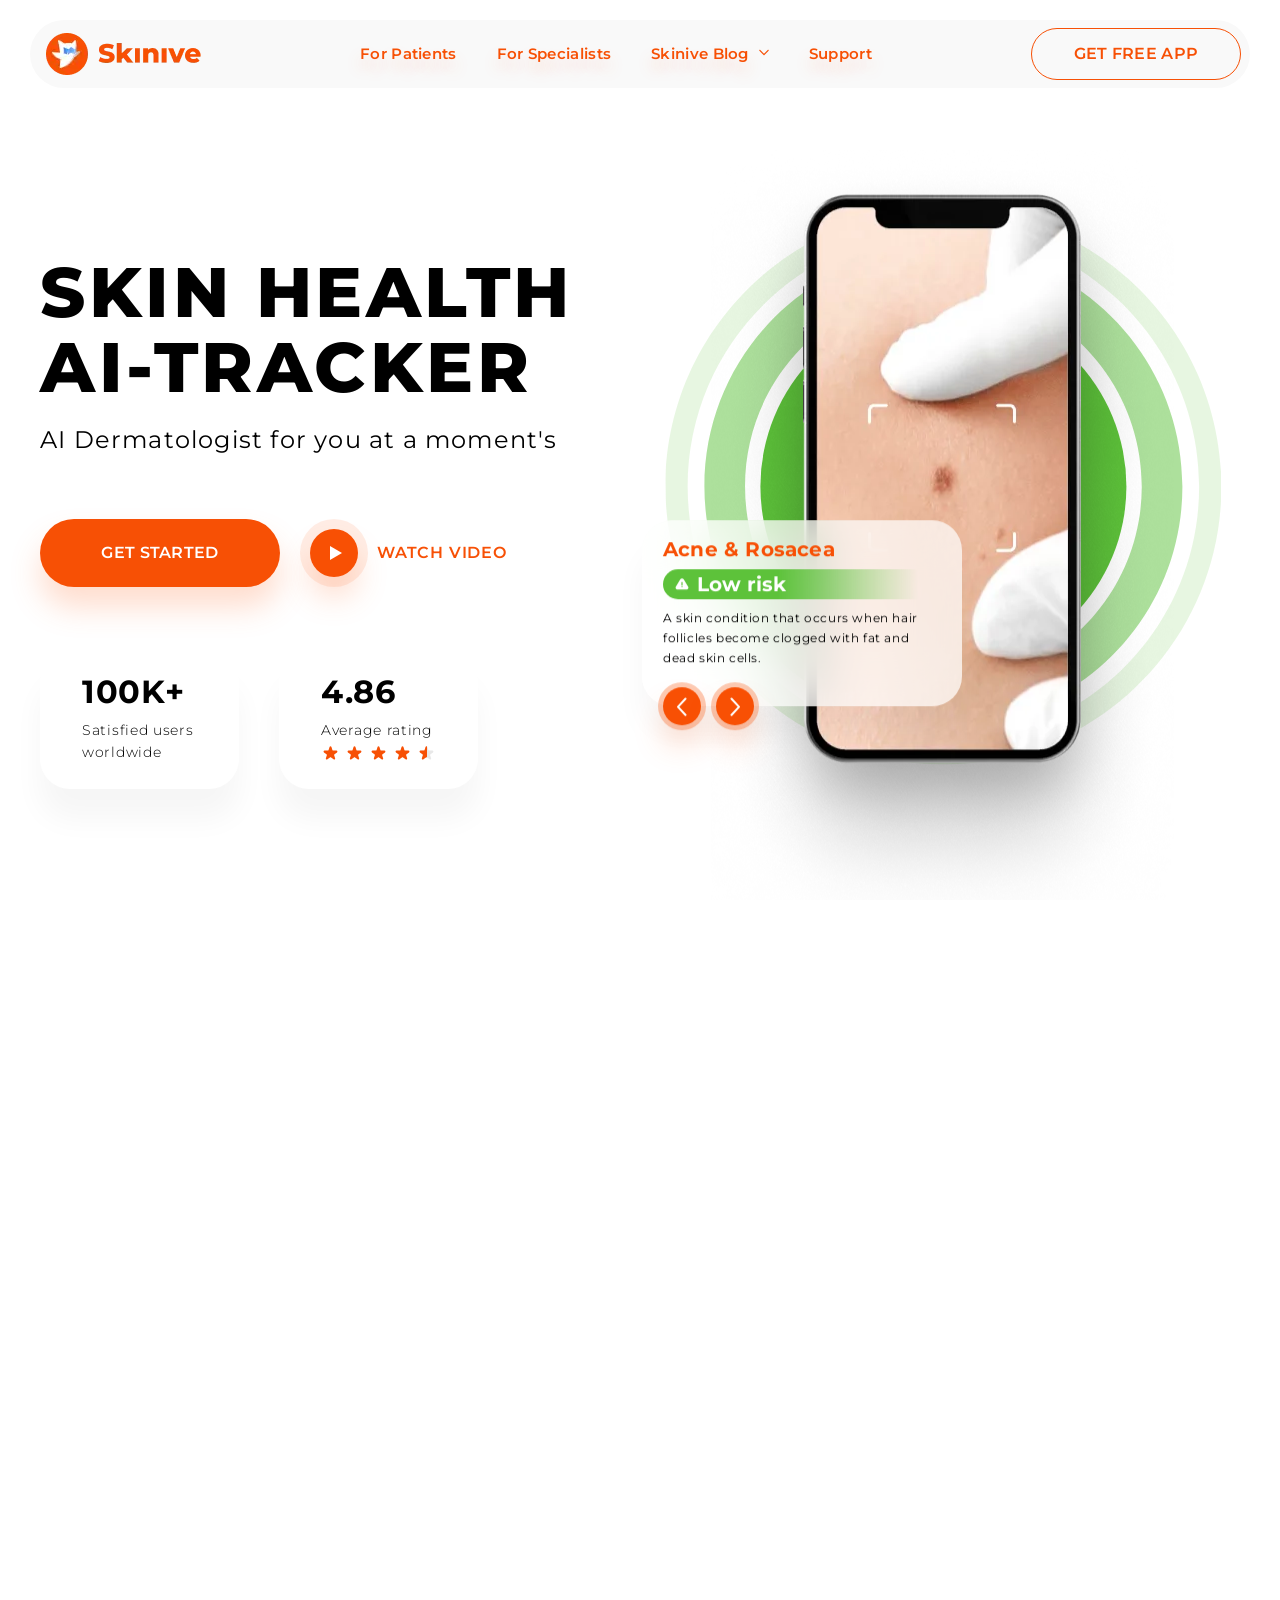
==== index.html @ 0aca5e0d "Add files via upload" ====
<!DOCTYPE html>
<html lang="en">

<head>
   <meta charset="UTF-8">
   <meta http-equiv="X-UA-Compatible" content="IE=edge">
   <meta name="viewport" content="width=device-width, initial-scale=1.0">
   <link rel="stylesheet" href="css/style.min.css?_v=20221211133807">
   <link rel="stylesheet" href="files/swiper/css/swiper-bundle.min.css?_v=20221211133807">
   <title>Skin Health AI-Tracker</title>
</head>

<body>
   <div class="wrapper">
      <header class="header">
	<div id="header-wrapper" class="header__wrapper lock-padding">
		<div class="n_container header-container">
			<div class="header__wrap-logo">
				<a href="/">
					<picture><source srcset="images/logo-header.webp" type="image/webp"><img src="images/logo-header.png" alt="Skin Health AI-Tracker"></picture>
				</a>
			</div>
			<div class="header__menu menu">
				<nav class="menu__body">
					<div class="menu-topmenu-container">
						<ul id="primary-menu" class="menu__list">
							<li class="menu-item">
								<a class="menu__link" href="#">For Patients</a>
							</li>
							<li class="menu-item">
								<a class="menu__link" href="#">For Specialists</a>
							</li>
							<!--- menu-item-has-children current-menu-item current_page_item -->
							<li class="menu-item">
								<a class="menu__link" href="#">Skinive Blog</a>
								<span class="menu__arrow">
									<svg width="12" height="7" viewBox="0 0 12 7" fill="none">
										<path
											d="M1.53033 0.46967C1.23744 0.176777 0.762563 0.176777 0.46967 0.46967C0.176777 0.762563 0.176777 1.23744 0.46967 1.53033L1.53033 0.46967ZM6 6L5.46967 6.53033C5.76256 6.82322 6.23744 6.82322 6.53033 6.53033L6 6ZM11.5303 1.53033C11.8232 1.23744 11.8232 0.762563 11.5303 0.46967C11.2374 0.176777 10.7626 0.176777 10.4697 0.46967L11.5303 1.53033ZM0.46967 1.53033L5.46967 6.53033L6.53033 5.46967L1.53033 0.46967L0.46967 1.53033ZM6.53033 6.53033L11.5303 1.53033L10.4697 0.46967L5.46967 5.46967L6.53033 6.53033Z"
											fill="currentColor" />
									</svg>
								</span>
								<ul class="menu__sub-list">
									<li class="menu-item">
										<a class="menu__link" href="#">Sub link 1</a>
									</li>
									<li class="menu-item current-menu-item current_page_item">
										<a class="menu__link" href="#">Sub link 2</a>
									</li>
									<li class="menu-item">
										<a class="menu__link" href="#">Sub link 3</a>
									</li>
									<li class="menu-item">
										<a class="menu__link" href="#">Sub link 4</a>
									</li>
								</ul>
							</li>
							<!--- current-menu-item current_page_item -->
							<li class="menu-item">
								<a class="menu__link" href="#">Support</a>
							</li>
						</ul>
					</div>
				</nav>
				<div class="header__wrap-button-icons">
					<ul class="header__social-icons icons-deley">
						<li class="header__social-icon hidden-link" data-url="#">
							<svg viewBox="0 0 51 54" fill="none">
								<g filter="url(#filter0_d_6169_984)">
									<path
										d="M36 15.2889V11.0996C34.0604 11.0996 32.5802 10.5759 31.625 9.55808C30.6446 8.39647 30.0954 6.92542 30.0719 5.39828V5.09588L26.1563 5V22.0154C26.0219 22.7578 25.6657 23.4406 25.1355 23.9717C24.6054 24.5028 23.9269 24.8565 23.1917 24.9853C22.4565 25.114 21.6999 25.0114 21.0242 24.6914C20.3484 24.3714 19.786 23.8494 19.4129 23.1958C19.0397 22.5423 18.8738 21.7887 18.9375 21.0367C19.0012 20.2847 19.2914 19.5706 19.769 18.9908C20.2467 18.411 20.8887 17.9934 21.6084 17.7943C22.3281 17.5953 23.0909 17.6244 23.7938 17.8777V13.8211C23.384 13.7532 22.9694 13.7187 22.5542 13.7179C21.0601 13.7179 19.5996 14.166 18.3573 15.0056C17.115 15.8452 16.1468 17.0386 15.575 18.4348C15.0033 19.8311 14.8537 21.3674 15.1452 22.8496C15.4366 24.3319 16.1561 25.6934 17.2126 26.762C18.269 27.8306 19.6151 28.5583 21.0804 28.8532C22.5458 29.148 24.0647 28.9967 25.445 28.4184C26.8254 27.84 28.0052 26.8606 28.8352 25.6041C29.6653 24.3475 30.1083 22.8702 30.1083 21.3589C30.1075 21.0458 30.088 20.733 30.05 20.4222V13.6736C31.8305 14.7984 33.902 15.3607 36 15.2889Z"
										fill="currentColor" />
								</g>
								<defs>
									<filter id="filter0_d_6169_984" x="0" y="0" width="51" height="54"
										filterUnits="userSpaceOnUse" color-interpolation-filters="sRGB">
										<feFlood flood-opacity="0" result="BackgroundImageFix" />
										<feColorMatrix in="SourceAlpha" type="matrix"
											values="0 0 0 0 0 0 0 0 0 0 0 0 0 0 0 0 0 0 127 0" result="hardAlpha" />
										<feOffset dy="10" />
										<feGaussianBlur stdDeviation="7.5" />
										<feComposite in2="hardAlpha" operator="out" />
										<feColorMatrix type="matrix"
											values="0 0 0 0 1 0 0 0 0 0.470937 0 0 0 0 0.233333 0 0 0 0.25 0" />
										<feBlend mode="normal" in2="BackgroundImageFix" result="effect1_dropShadow_6169_984" />
										<feBlend mode="normal" in="SourceGraphic" in2="effect1_dropShadow_6169_984"
											result="shape" />
									</filter>
								</defs>
							</svg>
						</li>
						<li class="header__social-icon hidden-link" data-url="https://www.linkedin.com/">
							<svg viewBox="0 0 54 53" fill="none">
								<g filter="url(#filter0_d_6169_983)">
									<path
										d="M15 7.67172C15 6.89729 15.2703 6.2584 15.8108 5.75505C16.3513 5.25168 17.0541 5 17.9189 5C18.7683 5 19.4556 5.2478 19.9807 5.74343C20.5212 6.25455 20.7915 6.92052 20.7915 7.74141C20.7915 8.48485 20.529 9.10436 20.0039 9.6C19.4633 10.1111 18.7529 10.3667 17.8726 10.3667H17.8494C17 10.3667 16.3127 10.1111 15.7876 9.6C15.2625 9.08889 15 8.44612 15 7.67172ZM15.3012 28V12.4808H20.444V28H15.3012ZM23.2934 28H28.4363V19.3343C28.4363 18.7922 28.4981 18.3741 28.6216 18.0798C28.8378 17.5532 29.166 17.1079 29.6062 16.7439C30.0463 16.38 30.5984 16.198 31.2625 16.198C32.9923 16.198 33.8571 17.3673 33.8571 19.7061V28H39V19.102C39 16.8098 38.4595 15.0712 37.3784 13.8864C36.2973 12.7015 34.8687 12.1091 33.0927 12.1091C31.1004 12.1091 29.5483 12.9687 28.4363 14.6879V14.7343H28.4131L28.4363 14.6879V12.4808H23.2934C23.3243 12.9764 23.3398 14.5175 23.3398 17.104C23.3398 19.6906 23.3243 23.3225 23.2934 28Z"
										fill="currentColor" />
								</g>
								<defs>
									<filter id="filter0_d_6169_983" x="0" y="0" width="54" height="53"
										filterUnits="userSpaceOnUse" color-interpolation-filters="sRGB">
										<feFlood flood-opacity="0" result="BackgroundImageFix" />
										<feColorMatrix in="SourceAlpha" type="matrix"
											values="0 0 0 0 0 0 0 0 0 0 0 0 0 0 0 0 0 0 127 0" result="hardAlpha" />
										<feOffset dy="10" />
										<feGaussianBlur stdDeviation="7.5" />
										<feComposite in2="hardAlpha" operator="out" />
										<feColorMatrix type="matrix"
											values="0 0 0 0 1 0 0 0 0 0.470937 0 0 0 0 0.233333 0 0 0 0.25 0" />
										<feBlend mode="normal" in2="BackgroundImageFix" result="effect1_dropShadow_6169_983" />
										<feBlend mode="normal" in="SourceGraphic" in2="effect1_dropShadow_6169_983"
											result="shape" />
									</filter>
								</defs>
							</svg>
						</li>
						<li class="header__social-icon hidden-link" data-url="https://facebook.com/">
							<svg viewBox="0 0 42 52" fill="none">
								<g filter="url(#filter0_d_6169_980)">
									<path
										d="M26.2138 17.3748L26.8359 13.3933H22.9453V10.8102C22.9249 10.5053 22.9716 10.1995 23.0821 9.91569C23.1926 9.63184 23.364 9.37716 23.5836 9.17056C23.8031 8.96395 24.0652 8.81072 24.3504 8.72224C24.6356 8.63376 24.9365 8.61229 25.2309 8.65944H27V5.26885C25.9608 5.10409 24.9116 5.01425 23.8601 5C20.6549 5 18.5623 6.90654 18.5623 10.3592V13.3933H15V17.3748H18.5623V27H22.9453V17.3748H26.2138Z"
										fill="currentColor" />
								</g>
								<defs>
									<filter id="filter0_d_6169_980" x="0" y="0" width="42" height="52"
										filterUnits="userSpaceOnUse" color-interpolation-filters="sRGB">
										<feFlood flood-opacity="0" result="BackgroundImageFix" />
										<feColorMatrix in="SourceAlpha" type="matrix"
											values="0 0 0 0 0 0 0 0 0 0 0 0 0 0 0 0 0 0 127 0" result="hardAlpha" />
										<feOffset dy="10" />
										<feGaussianBlur stdDeviation="7.5" />
										<feComposite in2="hardAlpha" operator="out" />
										<feColorMatrix type="matrix"
											values="0 0 0 0 1 0 0 0 0 0.470937 0 0 0 0 0.233333 0 0 0 0.25 0" />
										<feBlend mode="normal" in2="BackgroundImageFix" result="effect1_dropShadow_6169_980" />
										<feBlend mode="normal" in="SourceGraphic" in2="effect1_dropShadow_6169_980"
											result="shape" />
									</filter>
								</defs>
							</svg>
						</li>
						<li class="header__social-icon hidden-link" data-url="https://www.instagram.com/">
							<svg viewBox="0 0 52 52" fill="none">
								<g filter="url(#filter0_d_6169_977)">
									<path fill-rule="evenodd" clip-rule="evenodd"
										d="M21.1875 5H30.8125C34.2245 5 37 7.77551 37 11.1875V20.8125C37 24.2245 34.2245 27 30.8125 27H21.1875C17.7755 27 15 24.2245 15 20.8125V11.1875C15 7.77551 17.7755 5 21.1875 5ZM20.5 16C20.5 19.0333 22.9673 21.5 26 21.5C29.0327 21.5 31.5 19.0333 31.5 16C31.5 12.9667 29.0327 10.5 26 10.5C22.9673 10.5 20.5 12.9667 20.5 16ZM31.5 9.8125C31.5 10.1922 31.8078 10.5 32.1875 10.5C32.5672 10.5 32.875 10.1922 32.875 9.8125C32.875 9.43275 32.5672 9.125 32.1875 9.125C31.8078 9.125 31.5 9.43275 31.5 9.8125ZM28.9168 18.9168C30.5277 17.3059 30.5277 14.6941 28.9168 13.0832C27.3059 11.4723 24.6941 11.4723 23.0832 13.0832C21.4723 14.6941 21.4723 17.3059 23.0832 18.9168C24.6941 20.5277 27.3059 20.5277 28.9168 18.9168Z"
										fill="currentColor" />
								</g>
								<defs>
									<filter id="filter0_d_6169_977" x="0" y="0" width="52" height="52"
										filterUnits="userSpaceOnUse" color-interpolation-filters="sRGB">
										<feFlood flood-opacity="0" result="BackgroundImageFix" />
										<feColorMatrix in="SourceAlpha" type="matrix"
											values="0 0 0 0 0 0 0 0 0 0 0 0 0 0 0 0 0 0 127 0" result="hardAlpha" />
										<feOffset dy="10" />
										<feGaussianBlur stdDeviation="7.5" />
										<feComposite in2="hardAlpha" operator="out" />
										<feColorMatrix type="matrix"
											values="0 0 0 0 1 0 0 0 0 0.470937 0 0 0 0 0.233333 0 0 0 0.25 0" />
										<feBlend mode="normal" in2="BackgroundImageFix" result="effect1_dropShadow_6169_977" />
										<feBlend mode="normal" in="SourceGraphic" in2="effect1_dropShadow_6169_977"
											result="shape" />
									</filter>
								</defs>
							</svg>
						</li>
						<li class="header__social-icon hidden-link" data-url="https://youtube.com/">
							<svg viewBox="0 0 61 52" fill="none">
								<g filter="url(#filter0_d_6169_981)">
									<path
										d="M39.811 5H20.7727C17.5614 5 15 7.59962 15 10.7727V21.0565C15 24.2677 17.5996 26.8291 20.7727 26.8291H39.811C43.0223 26.8291 45.5837 24.2295 45.5837 21.0565V10.7727C45.5837 7.59962 42.9841 5 39.811 5ZM27.0187 20.6359V11.2314L35.0469 15.9337L27.0187 20.6359Z"
										fill="currentColor" />
								</g>
								<defs>
									<filter id="filter0_d_6169_981" x="0" y="0" width="60.582" height="51.8291"
										filterUnits="userSpaceOnUse" color-interpolation-filters="sRGB">
										<feFlood flood-opacity="0" result="BackgroundImageFix" />
										<feColorMatrix in="SourceAlpha" type="matrix"
											values="0 0 0 0 0 0 0 0 0 0 0 0 0 0 0 0 0 0 127 0" result="hardAlpha" />
										<feOffset dy="10" />
										<feGaussianBlur stdDeviation="7.5" />
										<feComposite in2="hardAlpha" operator="out" />
										<feColorMatrix type="matrix"
											values="0 0 0 0 1 0 0 0 0 0.470937 0 0 0 0 0.233333 0 0 0 0.25 0" />
										<feBlend mode="normal" in2="BackgroundImageFix" result="effect1_dropShadow_6169_981" />
										<feBlend mode="normal" in="SourceGraphic" in2="effect1_dropShadow_6169_981"
											result="shape" />
									</filter>
								</defs>
							</svg>
						</li>
					</ul>
					<a href="/get-skinive.html" class="header__button btn-deley">
						<span class="dekstop">GET FREE APP</span>
						<span class="mobile">GET STARTED</span>
					</a>
				</div>
			</div>
			<div class="menu__icon">
				<span>Burger</span>
			</div>
		</div>
	</div>
</header>
      <main class="main home-page">
         <section class="first-screen">
            <div class="n_container">
               <div class="first-screen__items">
                  <div class="first-screen__item fs-one-item">
                     <h1 class="first-screen__title">Skin Health AI-Tracker</h1>
                     <p class="first-screen__text">AI Dermatologist for you at a moment's</p>
                     <div class="first-screen__wrap-buttons">
                        <a href="/get-skinive.html" class="first-screen__button">GET STARTED</a>
                        <p class="first-screen__watch-video">
                           <a class="first-screen__watch-video-circle popup-link" href="#popup_01">
                              <svg width="12" height="14" viewBox="0 0 12 14" fill="none">
                                 <path d="M12 7L3.01142e-07 13.9282L9.06825e-07 0.0717964L12 7Z" fill="white" />
                              </svg>
                           </a>
                           WATCH VIDEO
                        </p>
                     </div>
                     <div class="first-screen__blocks">
                        <div class="first-screen__block">
                           <p class="first-screen__block-number">100k+</p>
                           <p class="first-screen__block-text">Satisfied users worldwide</p>
                        </div>
                        <div class="first-screen__block">
                           <p class="first-screen__block-number">4.86</p>
                           <p class="first-screen__block-text">Average rating</p>
                           <svg width="115" height="19" viewBox="0 0 115 19" fill="none">
                              <path
                                 d="M8.54827 2.95106C8.84629 2.02697 10.1537 2.02697 10.4517 2.95106L11.3979 5.88479C11.5313 6.29864 11.917 6.5788 12.3518 6.57785L15.4343 6.57112C16.4053 6.56899 16.8093 7.81242 16.0225 8.38141L13.5247 10.1878C13.1724 10.4426 13.0251 10.896 13.1604 11.3092L14.1193 14.2388C14.4214 15.1616 13.3637 15.93 12.5794 15.3576L10.0896 13.5403C9.73832 13.2839 9.26168 13.2839 8.91045 13.5403L6.42059 15.3576C5.63633 15.93 4.5786 15.1616 4.88066 14.2388L5.83962 11.3092C5.9749 10.896 5.82761 10.4426 5.47526 10.1878L2.97748 8.38141C2.19072 7.81242 2.59473 6.56899 3.56568 6.57112L6.64821 6.57785C7.08305 6.5788 7.46866 6.29864 7.60213 5.88479L8.54827 2.95106Z"
                                 fill="#F75005" />
                              <path
                                 d="M32.5483 2.95106C32.8463 2.02697 34.1537 2.02697 34.4517 2.95106L35.3979 5.88479C35.5313 6.29864 35.917 6.5788 36.3518 6.57785L39.4343 6.57112C40.4053 6.56899 40.8093 7.81242 40.0225 8.38141L37.5247 10.1878C37.1724 10.4426 37.0251 10.896 37.1604 11.3092L38.1193 14.2388C38.4214 15.1616 37.3637 15.93 36.5794 15.3576L34.0896 13.5403C33.7383 13.2839 33.2617 13.2839 32.9104 13.5403L30.4206 15.3576C29.6363 15.93 28.5786 15.1616 28.8807 14.2388L29.8396 11.3092C29.9749 10.896 29.8276 10.4426 29.4753 10.1878L26.9775 8.38141C26.1907 7.81242 26.5947 6.56899 27.5657 6.57112L30.6482 6.57785C31.083 6.5788 31.4687 6.29864 31.6021 5.88479L32.5483 2.95106Z"
                                 fill="#F75005" />
                              <path
                                 d="M56.5483 2.95106C56.8463 2.02697 58.1537 2.02697 58.4517 2.95106L59.3979 5.88479C59.5313 6.29864 59.917 6.5788 60.3518 6.57785L63.4343 6.57112C64.4053 6.56899 64.8093 7.81242 64.0225 8.38141L61.5247 10.1878C61.1724 10.4426 61.0251 10.896 61.1604 11.3092L62.1193 14.2388C62.4214 15.1616 61.3637 15.93 60.5794 15.3576L58.0896 13.5403C57.7383 13.2839 57.2617 13.2839 56.9104 13.5403L54.4206 15.3576C53.6363 15.93 52.5786 15.1616 52.8807 14.2388L53.8396 11.3092C53.9749 10.896 53.8276 10.4426 53.4753 10.1878L50.9775 8.38141C50.1907 7.81242 50.5947 6.56899 51.5657 6.57112L54.6482 6.57785C55.083 6.5788 55.4687 6.29864 55.6021 5.88479L56.5483 2.95106Z"
                                 fill="#F75005" />
                              <path
                                 d="M80.5483 2.95106C80.8463 2.02697 82.1537 2.02697 82.4517 2.95106L83.3979 5.88479C83.5313 6.29864 83.917 6.5788 84.3518 6.57785L87.4343 6.57112C88.4053 6.56899 88.8093 7.81242 88.0225 8.38141L85.5247 10.1878C85.1724 10.4426 85.0251 10.896 85.1604 11.3092L86.1193 14.2388C86.4214 15.1616 85.3637 15.93 84.5794 15.3576L82.0896 13.5403C81.7383 13.2839 81.2617 13.2839 80.9104 13.5403L78.4206 15.3576C77.6363 15.93 76.5786 15.1616 76.8807 14.2388L77.8396 11.3092C77.9749 10.896 77.8276 10.4426 77.4753 10.1878L74.9775 8.38141C74.1907 7.81242 74.5947 6.56899 75.5657 6.57112L78.6482 6.57785C79.083 6.5788 79.4687 6.29864 79.6021 5.88479L80.5483 2.95106Z"
                                 fill="#F75005" />
                              <path
                                 d="M104.548 2.95106C104.846 2.02697 106.154 2.02697 106.452 2.95106L107.398 5.88479C107.531 6.29864 107.917 6.5788 108.352 6.57785L111.434 6.57112C112.405 6.56899 112.809 7.81242 112.023 8.38141L109.525 10.1878C109.172 10.4426 109.025 10.896 109.16 11.3092L110.119 14.2388C110.421 15.1616 109.364 15.93 108.579 15.3576L106.09 13.5403C105.738 13.2839 105.262 13.2839 104.91 13.5403L102.421 15.3576C101.636 15.93 100.579 15.1616 100.881 14.2388L101.84 11.3092C101.975 10.896 101.828 10.4426 101.475 10.1878L98.9775 8.38141C98.1907 7.81242 98.5947 6.56899 99.5657 6.57112L102.648 6.57785C103.083 6.5788 103.469 6.29864 103.602 5.88479L104.548 2.95106Z"
                                 fill="#E8E8E8" />
                              <path fill-rule="evenodd" clip-rule="evenodd"
                                 d="M106.001 2.3875C105.494 2.10152 104.763 2.2894 104.549 2.95112L103.603 5.88486C103.47 6.29871 103.084 6.57887 102.649 6.57792L99.5666 6.57118C98.5957 6.56906 98.1917 7.81248 98.9784 8.38148L101.476 10.1879C101.829 10.4427 101.976 10.896 101.841 11.3093L100.882 14.2389C100.58 15.1616 101.637 15.9301 102.422 15.3577L104.911 13.5404C105.234 13.3052 105.661 13.2858 106.001 13.482V2.3875Z"
                                 fill="#F75005" />
                           </svg>
                        </div>
                     </div>
                  </div>
                  <div data-da="fs-one-item, 2, 991" class="first-screen__item">
                     <div class="first-screen__item-content">
                        <div class="fs-slider deley swiper-conteiner">
                           <div class="fs-slider__wrapper swiper-wrapper">
                              <div class="fs-slider__slide swiper-slide">
                                 <div class="fs-slider__wrap-image">
                                    <picture><source srcset="images/fs-slide-illustration.webp" type="image/webp"><img class="swiper-lazy" src="images/fs-slide-illustration.png" alt=""></picture>
                                 </div>
                                 <div class="fs-slider__block">
                                    <h3 class="fs-slider__block-title">Acne & Rosacea</h3>
                                    <div class="fs-slider__block-label low-risk">
                                       <svg width="14" height="12" viewBox="0 0 14 12" fill="none">
                                          <path
                                             d="M13.1592 8.50836L8.685 1.08836C8.50408 0.805334 8.25482 0.572414 7.96019 0.411072C7.66557 0.249731 7.33507 0.165161 6.99916 0.165161C6.66326 0.165161 6.33275 0.249731 6.03813 0.411072C5.74351 0.572414 5.49425 0.805334 5.31333 1.08836L0.839163 8.50836C0.681111 8.77182 0.595207 9.07226 0.590087 9.37945C0.584967 9.68664 0.660812 9.98977 0.809997 10.2584C0.982476 10.5607 1.23213 10.8118 1.53345 10.986C1.83476 11.1602 2.17694 11.2514 2.525 11.25H11.4733C11.8191 11.2537 12.1597 11.1661 12.4608 10.9961C12.762 10.8261 13.0129 10.5797 13.1883 10.2817C13.3419 10.0103 13.4202 9.70283 13.415 9.39106C13.4099 9.07928 13.3216 8.77454 13.1592 8.50836ZM6.99916 8.91669C6.88379 8.91669 6.77101 8.88248 6.67508 8.81838C6.57915 8.75428 6.50438 8.66318 6.46023 8.55659C6.41608 8.45 6.40453 8.33271 6.42704 8.21955C6.44955 8.1064 6.5051 8.00246 6.58668 7.92088C6.66826 7.8393 6.7722 7.78374 6.88536 7.76123C6.99852 7.73873 7.11581 7.75028 7.2224 7.79443C7.32899 7.83858 7.42009 7.91335 7.48419 8.00927C7.54828 8.1052 7.5825 8.21799 7.5825 8.33336C7.5825 8.48807 7.52104 8.63644 7.41164 8.74584C7.30225 8.85523 7.15387 8.91669 6.99916 8.91669ZM7.5825 6.58336C7.5825 6.73807 7.52104 6.88644 7.41164 6.99584C7.30225 7.10523 7.15387 7.16669 6.99916 7.16669C6.84445 7.16669 6.69608 7.10523 6.58668 6.99584C6.47729 6.88644 6.41583 6.73807 6.41583 6.58336V4.25002C6.41583 4.09532 6.47729 3.94694 6.58668 3.83755C6.69608 3.72815 6.84445 3.66669 6.99916 3.66669C7.15387 3.66669 7.30225 3.72815 7.41164 3.83755C7.52104 3.94694 7.5825 4.09532 7.5825 4.25002V6.58336Z"
                                             fill="white" />
                                       </svg>
                                       <p>Low risk</p>
                                    </div>
                                    <div class="fs-slider__block-wrap-text">
                                       <p>A skin condition that occurs when hair follicles become clogged with fat and
                                          dead skin cells.</p>
                                    </div>
                                    <div class="fs-slider__block-wrap-arrow">
                                       <div class="fs-slider-button-prev">
                                          <svg width="10" height="19" viewBox="0 0 10 19" fill="none">
                                             <path d="M8.5 1.5L1 9.625L8.5 17.75" stroke="white" stroke-width="2"
                                                stroke-linecap="round" stroke-linejoin="round" />
                                          </svg>
                                       </div>
                                       <div class="fs-slider-button-next">
                                          <svg width="10" height="19" viewBox="0 0 10 19" fill="none">
                                             <path d="M1.5 1.5L9 9.625L1.5 17.75" stroke="white" stroke-width="2"
                                                stroke-linecap="round" stroke-linejoin="round" />
                                          </svg>
                                       </div>
                                    </div>
                                 </div>
                              </div>
                              <div class="fs-slider__slide swiper-slide">
                                 <div class="fs-slider__wrap-image">
                                    <picture><source srcset="images/fs-slide-illustration.webp" type="image/webp"><img class="swiper-lazy" src="images/fs-slide-illustration.png" alt=""></picture>
                                 </div>
                                 <div class="fs-slider__block">
                                    <h3 class="fs-slider__block-title">Acne & Rosacea.</h3>
                                    <div class="fs-slider__block-label medium-risk">
                                       <svg width="14" height="12" viewBox="0 0 14 12" fill="none">
                                          <path
                                             d="M13.1592 8.50836L8.685 1.08836C8.50408 0.805334 8.25482 0.572414 7.96019 0.411072C7.66557 0.249731 7.33507 0.165161 6.99916 0.165161C6.66326 0.165161 6.33275 0.249731 6.03813 0.411072C5.74351 0.572414 5.49425 0.805334 5.31333 1.08836L0.839163 8.50836C0.681111 8.77182 0.595207 9.07226 0.590087 9.37945C0.584967 9.68664 0.660812 9.98977 0.809997 10.2584C0.982476 10.5607 1.23213 10.8118 1.53345 10.986C1.83476 11.1602 2.17694 11.2514 2.525 11.25H11.4733C11.8191 11.2537 12.1597 11.1661 12.4608 10.9961C12.762 10.8261 13.0129 10.5797 13.1883 10.2817C13.3419 10.0103 13.4202 9.70283 13.415 9.39106C13.4099 9.07928 13.3216 8.77454 13.1592 8.50836ZM6.99916 8.91669C6.88379 8.91669 6.77101 8.88248 6.67508 8.81838C6.57915 8.75428 6.50438 8.66318 6.46023 8.55659C6.41608 8.45 6.40453 8.33271 6.42704 8.21955C6.44955 8.1064 6.5051 8.00246 6.58668 7.92088C6.66826 7.8393 6.7722 7.78374 6.88536 7.76123C6.99852 7.73873 7.11581 7.75028 7.2224 7.79443C7.32899 7.83858 7.42009 7.91335 7.48419 8.00927C7.54828 8.1052 7.5825 8.21799 7.5825 8.33336C7.5825 8.48807 7.52104 8.63644 7.41164 8.74584C7.30225 8.85523 7.15387 8.91669 6.99916 8.91669ZM7.5825 6.58336C7.5825 6.73807 7.52104 6.88644 7.41164 6.99584C7.30225 7.10523 7.15387 7.16669 6.99916 7.16669C6.84445 7.16669 6.69608 7.10523 6.58668 6.99584C6.47729 6.88644 6.41583 6.73807 6.41583 6.58336V4.25002C6.41583 4.09532 6.47729 3.94694 6.58668 3.83755C6.69608 3.72815 6.84445 3.66669 6.99916 3.66669C7.15387 3.66669 7.30225 3.72815 7.41164 3.83755C7.52104 3.94694 7.5825 4.09532 7.5825 4.25002V6.58336Z"
                                             fill="white" />
                                       </svg>
                                       <p>Medium risk</p>
                                    </div>
                                    <div class="fs-slider__block-wrap-text">
                                       <p>A skin condition that occurs when hair follicles become clogged with fat and
                                          dead skin cells..</p>
                                    </div>
                                    <div class="fs-slider__block-wrap-arrow">
                                       <div class="fs-slider-button-prev">
                                          <svg width="10" height="19" viewBox="0 0 10 19" fill="none">
                                             <path d="M8.5 1.5L1 9.625L8.5 17.75" stroke="white" stroke-width="2"
                                                stroke-linecap="round" stroke-linejoin="round" />
                                          </svg>
                                       </div>
                                       <div class="fs-slider-button-next">
                                          <svg width="10" height="19" viewBox="0 0 10 19" fill="none">
                                             <path d="M1.5 1.5L9 9.625L1.5 17.75" stroke="white" stroke-width="2"
                                                stroke-linecap="round" stroke-linejoin="round" />
                                          </svg>
                                       </div>
                                    </div>
                                 </div>
                              </div>
                              <div class="fs-slider__slide swiper-slide">
                                 <div class="fs-slider__wrap-image">
                                    <picture><source srcset="images/fs-slide-illustration.webp" type="image/webp"><img class="swiper-lazy" src="images/fs-slide-illustration.png" alt=""></picture>
                                 </div>
                                 <div class="fs-slider__block">
                                    <h3 class="fs-slider__block-title">Acne & Rosacea..</h3>
                                    <div class="fs-slider__block-label high-risk">
                                       <svg width="14" height="12" viewBox="0 0 14 12" fill="none">
                                          <path
                                             d="M13.1592 8.50836L8.685 1.08836C8.50408 0.805334 8.25482 0.572414 7.96019 0.411072C7.66557 0.249731 7.33507 0.165161 6.99916 0.165161C6.66326 0.165161 6.33275 0.249731 6.03813 0.411072C5.74351 0.572414 5.49425 0.805334 5.31333 1.08836L0.839163 8.50836C0.681111 8.77182 0.595207 9.07226 0.590087 9.37945C0.584967 9.68664 0.660812 9.98977 0.809997 10.2584C0.982476 10.5607 1.23213 10.8118 1.53345 10.986C1.83476 11.1602 2.17694 11.2514 2.525 11.25H11.4733C11.8191 11.2537 12.1597 11.1661 12.4608 10.9961C12.762 10.8261 13.0129 10.5797 13.1883 10.2817C13.3419 10.0103 13.4202 9.70283 13.415 9.39106C13.4099 9.07928 13.3216 8.77454 13.1592 8.50836ZM6.99916 8.91669C6.88379 8.91669 6.77101 8.88248 6.67508 8.81838C6.57915 8.75428 6.50438 8.66318 6.46023 8.55659C6.41608 8.45 6.40453 8.33271 6.42704 8.21955C6.44955 8.1064 6.5051 8.00246 6.58668 7.92088C6.66826 7.8393 6.7722 7.78374 6.88536 7.76123C6.99852 7.73873 7.11581 7.75028 7.2224 7.79443C7.32899 7.83858 7.42009 7.91335 7.48419 8.00927C7.54828 8.1052 7.5825 8.21799 7.5825 8.33336C7.5825 8.48807 7.52104 8.63644 7.41164 8.74584C7.30225 8.85523 7.15387 8.91669 6.99916 8.91669ZM7.5825 6.58336C7.5825 6.73807 7.52104 6.88644 7.41164 6.99584C7.30225 7.10523 7.15387 7.16669 6.99916 7.16669C6.84445 7.16669 6.69608 7.10523 6.58668 6.99584C6.47729 6.88644 6.41583 6.73807 6.41583 6.58336V4.25002C6.41583 4.09532 6.47729 3.94694 6.58668 3.83755C6.69608 3.72815 6.84445 3.66669 6.99916 3.66669C7.15387 3.66669 7.30225 3.72815 7.41164 3.83755C7.52104 3.94694 7.5825 4.09532 7.5825 4.25002V6.58336Z"
                                             fill="white" />
                                       </svg>
                                       <p>High risk</p>
                                    </div>
                                    <div class="fs-slider__block-wrap-text">
                                       <p>A skin condition that occurs when hair follicles become clogged with fat and
                                          dead skin cells...</p>
                                    </div>
                                    <div class="fs-slider__block-wrap-arrow">
                                       <div class="fs-slider-button-prev">
                                          <svg width="10" height="19" viewBox="0 0 10 19" fill="none">
                                             <path d="M8.5 1.5L1 9.625L8.5 17.75" stroke="white" stroke-width="2"
                                                stroke-linecap="round" stroke-linejoin="round" />
                                          </svg>
                                       </div>
                                       <div class="fs-slider-button-next">
                                          <svg width="10" height="19" viewBox="0 0 10 19" fill="none">
                                             <path d="M1.5 1.5L9 9.625L1.5 17.75" stroke="white" stroke-width="2"
                                                stroke-linecap="round" stroke-linejoin="round" />
                                          </svg>
                                       </div>
                                    </div>
                                 </div>
                              </div>
                           </div>
                           <img class="first-screen__item-content-bg" src="images/svg/fs-bg-item.svg" alt="">
                        </div>
                     </div>
                  </div>
               </div>
            </div>
         </section>
         <section class="start-your-jouney">
            <div class="n_container">
               <p class="start-your-jouney__text-above-title">Perfect skin made easy</p>
               <h2 class="start-your-jouney__title">Start your journey<br>To healthy & beauty skin</h2>
               <div class="start-your-jouney__wrap-video">
                  <video class="player" preload="none" data-poster="images/start-your-jouney-poster-video.jpg">
                     <source src="https://cdn.plyr.io/static/demo/View_From_A_Blue_Moon_Trailer-576p.mp4"
                        type="video/mp4">
                     <a href="https://cdn.plyr.io/static/demo/View_From_A_Blue_Moon_Trailer-576p.mp4"
                        download="">Download</a>
                  </video>
               </div>
            </div>
         </section>
         <section class="take-care-of-skin">
            <div class="n_container">
               <div class="take-care-of-skin__items">
                  <div class="take-care-of-skin__item">
                     <div class="take-care-of-skin__icons">
                        <div class="take-care-of-skin__wrap-icon">
                           <img src="images/svg/take-care-of-skin-icon-1.svg" alt="">
                        </div>
                        <div class="take-care-of-skin__wrap-icon">
                           <img src="images/svg/take-care-of-skin-icon-2.svg" alt="">
                        </div>
                        <div class="take-care-of-skin__wrap-icon">
                           <img src="images/svg/take-care-of-skin-icon-3.svg" alt="">
                        </div>
                     </div>
                     <div class="take-care-of-skin__blockText">
                        <p>Skinive Apps are CE-Marked medical software trusted by dermatologists and being used by
                           people at home and by professionals in primary care all around the world.</p>
                     </div>
                  </div>
                  <div class="take-care-of-skin__item">
                     <p class="take-care-of-skin__text-above-title">Who we serve</p>
                     <h2 class="take-care-of-skin__title">Skinive is here to take care of skin</h2>
                  </div>
               </div>
               <div class="take-care-of-skin__blocks">
                  <div class="take-care-of-skin__block">
                     <div class="take-care-of-skin__wrap-image">
                        <img src="images/svg/take-care-of-skin-block-icon-1.svg" alt="">
                     </div>
                     <div class="take-care-of-skin__block-wrap-title-text">
                        <h3 class="take-care-of-skin__block-title">Home use</h3>
                        <div class="take-care-of-skin__block-text">
                           <p>Getting more results can be made easier with smarter coaching solutions.</p>
                        </div>
                     </div>
                     <div class="take-care-of-skin__block-wrap-arrow">
                        <a class="take-care-of-skin__block-link" href="#">
                           <span class="take-care-of-skin__link-wrap-icon">
                              <svg width="20" height="12" viewBox="0 0 20 12" fill="none">
                                 <path d="M1 6H19M19 6L13.8077 1M19 6L13.8077 11" stroke="currentColor" stroke-width="2"
                                    stroke-linecap="round" stroke-linejoin="round" />
                              </svg>
                           </span>
                        </a>
                     </div>
                  </div>
                  <div class="take-care-of-skin__block">
                     <div class="take-care-of-skin__wrap-image">
                        <img src="images/svg/take-care-of-skin-block-icon-2.svg" alt="">
                     </div>
                     <div class="take-care-of-skin__block-wrap-title-text">
                        <h3 class="take-care-of-skin__block-title">Medical Profesionals</h3>
                        <div class="take-care-of-skin__block-text">
                           <p>Improve the diagnosis precision and bring efficiency to your medical practice.</p>
                        </div>
                     </div>
                     <div class="take-care-of-skin__block-wrap-arrow">
                        <a class="take-care-of-skin__block-link" href="#">
                           <span class="take-care-of-skin__link-wrap-icon">
                              <svg width="20" height="12" viewBox="0 0 20 12" fill="none">
                                 <path d="M1 6H19M19 6L13.8077 1M19 6L13.8077 11" stroke="currentColor" stroke-width="2"
                                    stroke-linecap="round" stroke-linejoin="round" />
                              </svg>
                           </span>
                        </a>
                     </div>
                  </div>
                  <div class="take-care-of-skin__block">
                     <div class="take-care-of-skin__wrap-image">
                        <img src="images/svg/take-care-of-skin-block-icon-3.svg" alt="">
                     </div>
                     <div class="take-care-of-skin__block-wrap-title-text">
                        <h3 class="take-care-of-skin__block-title">3rd-party developers</h3>
                        <div class="take-care-of-skin__block-text">
                           <p>Open to use AI-powered dermatology technology for Digital Health and Beauty IT-solutions.
                           </p>
                        </div>
                     </div>
                     <div class="take-care-of-skin__block-wrap-arrow">
                        <a class="take-care-of-skin__block-link" href="#">
                           <span class="take-care-of-skin__link-wrap-icon">
                              <svg width="20" height="12" viewBox="0 0 20 12" fill="none">
                                 <path d="M1 6H19M19 6L13.8077 1M19 6L13.8077 11" stroke="currentColor" stroke-width="2"
                                    stroke-linecap="round" stroke-linejoin="round" />
                              </svg>
                           </span>
                        </a>
                     </div>
                  </div>
               </div>
            </div>
         </section>
         <section class="key-features">
            <div class="n_container">
               <div class="key-features__items">
                  <div class="key-features__item key-features__first-item">
                     <div class="key-features__item-content">
                        <img class="key-features-bg-item-one" src="images/svg/key-features-bg-item-one.svg" alt="">
                        <div class="key-features__block-image">
                           <picture><source srcset="images/key-features-item-one-image.webp" type="image/webp"><img class="key-features__image" src="images/key-features-item-one-image.png" alt=""></picture>
                        </div>
                     </div>
                  </div>
                  <div class="key-features__item">
                     <h2 class="key-features__title">Key features</h2>
                     <div class="key-features__block">
                        <div class="key-features__block-wrap-icon calendar">
                           <svg width="42" height="43" viewBox="0 0 42 43" fill="none">
                              <path fill-rule="evenodd" clip-rule="evenodd"
                                 d="M11.2972 0.266357C12.0265 0.266357 12.6178 0.857615 12.6178 1.58697V9.42809C12.6178 10.1574 12.0265 10.7487 11.2972 10.7487C10.5678 10.7487 9.97656 10.1574 9.97656 9.42809V1.58697C9.97656 0.857615 10.5678 0.266357 11.2972 0.266357Z"
                                 fill="white" />
                              <path fill-rule="evenodd" clip-rule="evenodd"
                                 d="M30.223 0.124512C30.9523 0.124512 31.5436 0.715769 31.5436 1.44512V9.28625C31.5436 10.0156 30.9523 10.6069 30.223 10.6069C29.4936 10.6069 28.9023 10.0156 28.9023 9.28625V1.44512C28.9023 0.715769 29.4936 0.124512 30.223 0.124512Z"
                                 fill="white" />
                              <path fill-rule="evenodd" clip-rule="evenodd"
                                 d="M8.00391 5.34912H5.26644C2.5434 5.34912 0.335938 7.55658 0.335938 10.2796V38.056C0.335938 40.7791 2.5434 42.9865 5.26644 42.9865H36.8066C39.5296 42.9865 41.7371 40.7791 41.7371 38.056V10.2796C41.7371 7.55658 39.5296 5.34912 36.8066 5.34912H33.4257V9.42732C33.4257 11.2507 31.9475 12.7288 30.1241 12.7288C28.3007 12.7288 26.8226 11.2507 26.8226 9.42732V5.34912H14.607V9.42732C14.607 11.2507 13.1288 12.7288 11.3054 12.7288C9.48205 12.7288 8.00391 11.2507 8.00391 9.42732V5.34912Z"
                                 fill="white" />
                              <path
                                 d="M9.73343 29.8157C10.7728 29.8157 11.6153 28.9732 11.6153 27.9339C11.6153 26.8945 10.7728 26.052 9.73343 26.052C8.6941 26.052 7.85156 26.8945 7.85156 27.9339C7.85156 28.9732 8.6941 29.8157 9.73343 29.8157Z"
                                 fill="#F75005" />
                              <path
                                 d="M17.2569 29.8156C18.2962 29.8156 19.1387 28.9731 19.1387 27.9338C19.1387 26.8944 18.2962 26.0519 17.2569 26.0519C16.2175 26.0519 15.375 26.8944 15.375 27.9338C15.375 28.9731 16.2175 29.8156 17.2569 29.8156Z"
                                 fill="#F75005" />
                              <path
                                 d="M24.7725 29.8156C25.8118 29.8156 26.6544 28.9731 26.6544 27.9338C26.6544 26.8944 25.8118 26.0519 24.7725 26.0519C23.7332 26.0519 22.8906 26.8944 22.8906 27.9338C22.8906 28.9731 23.7332 29.8156 24.7725 29.8156Z"
                                 fill="#F75005" />
                              <path
                                 d="M32.3077 29.8156C33.347 29.8156 34.1895 28.9731 34.1895 27.9338C34.1895 26.8944 33.347 26.0519 32.3077 26.0519C31.2683 26.0519 30.4258 26.8944 30.4258 27.9338C30.4258 28.9731 31.2683 29.8156 32.3077 29.8156Z"
                                 fill="#F75005" />
                              <path
                                 d="M24.7725 22.2877C25.8118 22.2877 26.6544 21.4451 26.6544 20.4058C26.6544 19.3665 25.8118 18.5239 24.7725 18.5239C23.7332 18.5239 22.8906 19.3665 22.8906 20.4058C22.8906 21.4451 23.7332 22.2877 24.7725 22.2877Z"
                                 fill="#F75005" />
                              <path
                                 d="M32.3077 22.2877C33.347 22.2877 34.1895 21.4451 34.1895 20.4058C34.1895 19.3665 33.347 18.5239 32.3077 18.5239C31.2683 18.5239 30.4258 19.3665 30.4258 20.4058C30.4258 21.4451 31.2683 22.2877 32.3077 22.2877Z"
                                 fill="#F75005" />
                              <path
                                 d="M9.73343 37.3421C10.7728 37.3421 11.6153 36.4996 11.6153 35.4602C11.6153 34.4209 10.7728 33.5784 9.73343 33.5784C8.6941 33.5784 7.85156 34.4209 7.85156 35.4602C7.85156 36.4996 8.6941 37.3421 9.73343 37.3421Z"
                                 fill="#F75005" />
                              <path
                                 d="M17.2569 37.3421C18.2962 37.3421 19.1387 36.4996 19.1387 35.4602C19.1387 34.4209 18.2962 33.5784 17.2569 33.5784C16.2175 33.5784 15.375 34.4209 15.375 35.4602C15.375 36.4996 16.2175 37.3421 17.2569 37.3421Z"
                                 fill="#F75005" />
                              <path
                                 d="M24.7725 37.3421C25.8118 37.3421 26.6544 36.4996 26.6544 35.4602C26.6544 34.4209 25.8118 33.5784 24.7725 33.5784C23.7332 33.5784 22.8906 34.4209 22.8906 35.4602C22.8906 36.4996 23.7332 37.3421 24.7725 37.3421Z"
                                 fill="#F75005" />
                           </svg>
                        </div>
                        <div class="key-features__block-wrap-image no-image">
                           <div class="key-features__block-wrap-image-content">
                              <div class="label">
                                 <p><strong>Low</strong><span>Threat level</span></p>
                              </div>
                              <div class="time-info">
                                 <p>Schedule a new check</p>
                                 <div class="wrap-icon">
                                    <img src="images/svg/icon-clock.svg" alt="">
                                 </div>
                              </div>
                           </div>
                        </div>
                        <div class="key-features__block-text">
                           <p>Using regular Skinive screening to perform more meaningful skin self-exams</p>
                        </div>
                     </div>
                     <div class="key-features__block">
                        <div class="key-features__block-wrap-icon eye">
                           <svg width="50" height="34" viewBox="0 0 50 34" fill="none">
                              <path
                                 d="M25 0.817383C13.6364 0.817383 3.93182 7.65938 0 17.3174C3.93182 26.9754 13.6364 33.8174 25 33.8174C36.375 33.8174 46.0682 26.9754 50 17.3174C46.0682 7.65938 36.375 0.817383 25 0.817383ZM25 28.3174C18.7273 28.3174 13.6364 23.3894 13.6364 17.3174C13.6364 11.2454 18.7273 6.31738 25 6.31738C31.2727 6.31738 36.3636 11.2454 36.3636 17.3174C36.3636 23.3894 31.2727 28.3174 25 28.3174ZM25 10.7174C21.2386 10.7174 18.1818 13.6764 18.1818 17.3174C18.1818 20.9584 21.2386 23.9174 25 23.9174C28.7614 23.9174 31.8182 20.9584 31.8182 17.3174C31.8182 13.6764 28.7614 10.7174 25 10.7174Z"
                                 fill="white" />
                           </svg>
                        </div>
                        <div class="key-features__block-wrap-image">
                           <img class="key-features__block-image n_object-fit" src="images/key-features-block-image-2.jpg"
                              alt="">
                        </div>
                        <div class="key-features__block-text">
                           <p>AI-based realtime camera helps to take the best photos, allowing to see & evaluate skin
                              problems</p>
                        </div>
                     </div>
                     <div class="key-features__block">
                        <div class="key-features__block-wrap-icon silhouette">
                           <svg width="39" height="55" viewBox="0 0 39 55" fill="none">
                              <path fill-rule="evenodd" clip-rule="evenodd"
                                 d="M19.5 12.5631C22.9615 12.5631 25.7676 9.80573 25.7676 6.40429C25.7676 3.00288 22.9615 0.245483 19.5 0.245483C16.0384 0.245483 13.2324 3.00288 13.2324 6.40429C13.2324 9.80573 16.0384 12.5631 19.5 12.5631ZM38.888 15.9031C39.3185 17.3544 38.4701 18.874 36.9931 19.2969C33.6846 20.2444 30.6952 20.9578 27.8568 21.4334V37.1907V37.1983V52.2532C27.8568 53.7166 26.6853 54.9213 25.1974 54.9877C23.7096 55.0539 22.4318 53.9585 22.297 52.501L20.9042 37.4462C20.8966 37.3634 20.8928 37.2807 20.8928 37.1983H18.1072C18.1072 37.2807 18.1034 37.3634 18.0958 37.4462L16.703 52.501C16.5681 53.9585 15.2904 55.0539 13.8026 54.9877C12.3148 54.9213 11.1432 53.7166 11.1432 52.2532V21.3829C8.31214 20.9032 5.33348 20.2041 2.04159 19.3066C0.559083 18.9024 -0.309192 17.3938 0.102104 15.9372C0.513539 14.4804 2.04869 13.6272 3.53119 14.0314C9.94966 15.7814 14.7725 16.6478 19.5121 16.6686C24.2421 16.6894 29.0528 15.8686 35.4342 14.0411C36.9113 13.618 38.4576 14.4517 38.888 15.9031Z"
                                 fill="white" />
                           </svg>
                        </div>
                        <div class="key-features__block-wrap-image">
                           <img class="key-features__block-image n_object-fit" src="images/key-features-block-image-3.jpg"
                              alt="">
                        </div>
                        <div class="key-features__block-text">
                           <p>3D Skin-map increases accuracy and improves the speed of documentation</p>
                        </div>
                     </div>
                  </div>
               </div>
               <div class="key-features__buttons">
                  <div data-url="https://www.apple.com/app-store/" class="key-features__button hidden-link">
                     <img src="images/svg/button-app-store.svg" alt="">
                  </div>
                  <div data-url="https://play.google.com/store/games" class="key-features__button hidden-link">
                     <img src="images/svg/button-google-play.svg" alt="">
                  </div>
               </div>
            </div>
         </section>
         <section class="who-we-serve">
            <div class="n_container">
               <div class="who-we-serve__items">
                  <div class="who-we-serve__item">
                     <p class="who-we-serve__text-above-title">Who we serve</p>
                     <h2 class="who-we-serve__title">Skinive is here to take care of skin</h2>
                  </div>
                  <div class="who-we-serve__item">
                     <div class="block-info-numbers">
                        <div class="block-info-numbers__content">
                           <p class="block-info-numbers__number">565.823</p>
                           <p class="block-info-numbers__text">Skin checks done</p>
                        </div>
                        <div class="block-info-numbers__bottom">
                           <p>Las updated</p>
                           <div class="block-info-numbers__today">
                              <p>Today <span>08:05 AM</span></p>
                           </div>
                        </div>
                     </div>
                  </div>
               </div>
               <div class="who-we-serve__wrap-counters">
                  <div class="who-we-serve__counter">
                     <div class="who-we-serve__counter-content">
                        <p class="who-we-serve__counter-number">11%</p>
                        <p class="who-we-serve__counter-text">RISKS IDENTIFIED</p>
                     </div>
                  </div>
                  <div class="who-we-serve__counter">
                     <p class="who-we-serve__counter-number">7691</p>
                     <p class="who-we-serve__counter-text">HPV</p>
                  </div>
                  <div class="who-we-serve__counter">
                     <p class="who-we-serve__counter-number">10146</p>
                     <p class="who-we-serve__counter-text">CANCER RISKS</p>
                  </div>
                  <div class="who-we-serve__counter">
                     <p class="who-we-serve__counter-number">1867</p>
                     <p class="who-we-serve__counter-text">FUNGAL</p>
                  </div>
                  <div class="who-we-serve__counter">
                     <p class="who-we-serve__counter-number">34066</p>
                     <p class="who-we-serve__counter-text">ACNE, ROZACEA</p>
                  </div>
               </div>
            </div>
            <img class="who-we-serve__illustration deskstop" src="images/svg/who-we-service-illustration.svg"
               alt="Who we service Illustration deskstop">
            <img class="who-we-serve__illustration mobile" src="images/svg/who-we-service-illustration-mobile.svg"
               alt="Who we service Illustration mobile">
         </section>
         <section class="world-better">
            <div class="n_container">
               <div class="world-better__items">
                  <div class="world-better__item">
                     <h2 class="world-better__title">Even one happy face makes world better</h2>
                  </div>
                  <div class="world-better__item">
                     <div id="world-better-wrap-arrows">
                        <div class="world-better__sw-btn-prev">
                           <svg width="10" height="19" viewBox="0 0 10 19" fill="none">
                              <path d="M8.5 1.5L1 9.625L8.5 17.75" stroke="white" stroke-width="2"
                                 stroke-linecap="round" stroke-linejoin="round" />
                           </svg>
                        </div>
                        <div class="world-better__sw-btn-next">
                           <svg width="10" height="19" viewBox="0 0 10 19" fill="none">
                              <path d="M1.5 1.5L9 9.625L1.5 17.75" stroke="white" stroke-width="2"
                                 stroke-linecap="round" stroke-linejoin="round" />
                           </svg>
                        </div>
                     </div>
                  </div>
               </div>
               <div class="wrap-slider">
                  <div class="world-better__slider swiper-conteiner">
                     <div class="world-better-slider__wrapper swiper-wrapper">
                        <div class="world-better-slider__slide swiper-slide">
                           <div class="world-better-slider__wrap-image">
                              <img class="swiper-lazy n_object-fit" data-src="images/world-better-slider-image.jpg"
                                 src="[data-uri]"
                                 alt="">
                           </div>
                           <div class="world-better-slider__wrap-text">
                              <p>Skinive Accuracy Report 2021 at Social Science Research Network</p>
                           </div>
                           <div class="world-better-slider__wrap-data-permalink">
                              <span class="world-better-slider__data">20.12.2022</span>
                              <a class="world-better-slider__permalink" href="#">Read more
                                 <span class="world-better-slider__permalink-wrap-icon">
                                    <svg width="20" height="12" viewBox="0 0 20 12" fill="none">
                                       <path d="M1 6H19M19 6L13.8077 1M19 6L13.8077 11" stroke="currentColor"
                                          stroke-width="2" stroke-linecap="round" stroke-linejoin="round" />
                                    </svg>
                                 </span>
                              </a>
                           </div>
                        </div>
                        <div class="world-better-slider__slide swiper-slide">
                           <div class="world-better-slider__wrap-image">
                              <img class="swiper-lazy n_object-fit" data-src="images/world-better-slider-image.jpg"
                                 src="[data-uri]"
                                 alt="">
                           </div>
                           <div class="world-better-slider__wrap-text">
                              <p>Skinive Accuracy Report 2021 at Social Science Research Network</p>
                           </div>
                           <div class="world-better-slider__wrap-data-permalink">
                              <span class="world-better-slider__data">20.12.2022</span>
                              <a class="world-better-slider__permalink" href="#">Read more
                                 <span class="world-better-slider__permalink-wrap-icon">
                                    <svg width="20" height="12" viewBox="0 0 20 12" fill="none">
                                       <path d="M1 6H19M19 6L13.8077 1M19 6L13.8077 11" stroke="currentColor"
                                          stroke-width="2" stroke-linecap="round" stroke-linejoin="round" />
                                    </svg>
                                 </span>
                              </a>
                           </div>
                        </div>
                        <div class="world-better-slider__slide swiper-slide">
                           <div class="world-better-slider__wrap-image">
                              <img class="swiper-lazy n_object-fit" data-src="images/world-better-slider-image.jpg"
                                 src="[data-uri]"
                                 alt="">
                           </div>
                           <div class="world-better-slider__wrap-text">
                              <p>Skinive activities and achivements in Autumn 2021</p>
                           </div>
                           <div class="world-better-slider__wrap-data-permalink">
                              <span class="world-better-slider__data">20.12.2022</span>
                              <a class="world-better-slider__permalink" href="#">Read more
                                 <span class="world-better-slider__permalink-wrap-icon">
                                    <svg width="20" height="12" viewBox="0 0 20 12" fill="none">
                                       <path d="M1 6H19M19 6L13.8077 1M19 6L13.8077 11" stroke="currentColor"
                                          stroke-width="2" stroke-linecap="round" stroke-linejoin="round" />
                                    </svg>
                                 </span>
                              </a>
                           </div>
                        </div>
                        <div class="world-better-slider__slide swiper-slide">
                           <div class="world-better-slider__wrap-image">
                              <img class="swiper-lazy n_object-fit" data-src="images/world-better-slider-image.jpg"
                                 src="[data-uri]"
                                 alt="">
                           </div>
                           <div class="world-better-slider__wrap-text">
                              <p>Skinive has CE Marked as a medical device</p>
                           </div>
                           <div class="world-better-slider__wrap-data-permalink">
                              <span class="world-better-slider__data">20.12.2022</span>
                              <a class="world-better-slider__permalink" href="#">Read more
                                 <span class="world-better-slider__permalink-wrap-icon">
                                    <svg width="20" height="12" viewBox="0 0 20 12" fill="none">
                                       <path d="M1 6H19M19 6L13.8077 1M19 6L13.8077 11" stroke="currentColor"
                                          stroke-width="2" stroke-linecap="round" stroke-linejoin="round" />
                                    </svg>
                                 </span>
                              </a>
                           </div>
                        </div>
                        <div class="world-better-slider__slide swiper-slide">
                           <div class="world-better-slider__wrap-image">
                              <img class="swiper-lazy n_object-fit" data-src="images/world-better-slider-image.jpg"
                                 src="[data-uri]"
                                 alt="">
                           </div>
                           <div class="world-better-slider__wrap-text">
                              <p>Skinive has CE Marked as a medical device</p>
                           </div>
                           <div class="world-better-slider__wrap-data-permalink">
                              <span class="world-better-slider__data">20.12.2022</span>
                              <a class="world-better-slider__permalink" href="#">Read more
                                 <span class="world-better-slider__permalink-wrap-icon">
                                    <svg width="20" height="12" viewBox="0 0 20 12" fill="none">
                                       <path d="M1 6H19M19 6L13.8077 1M19 6L13.8077 11" stroke="currentColor"
                                          stroke-width="2" stroke-linecap="round" stroke-linejoin="round" />
                                    </svg>
                                 </span>
                              </a>
                           </div>
                        </div>
                     </div>
                  </div>
               </div>
               <form action="#" class="world-better__form">
                  <input type="email" class="world-better-form__field" placeholder="Your E-mail (required)" required>
                  <button type="submit" class="world-better-form__submit">GET UPDATED</button>
               </form>
            </div>
         </section>
         <section class="supported-by">
            <div class="n_container">
               <h2 class="supported-by__title">Supported by:</h2>
               <div class="supported-by__blocks">
                  <!-- <div data-url="#" class="supported-by__block hidden-link"> -->
                  <div data-url="#" class="supported-by__block hidden-link">
                     <img class="supported-by__block-logo" src="images/svg/logo-rockstart.svg" alt="Rockstart">
                  </div>
                  <div data-url="#" class="supported-by__block hidden-link">
                     <img class="supported-by__block-logo" src="images/svg/logo-hypperion-lab.svg" alt="Hypperion Lab">
                  </div>
                  <div data-url="#" class="supported-by__block hidden-link">
                     <img class="supported-by__block-logo" src="images/svg/logo-european-commission.svg"
                        alt="European Commission">
                  </div>
                  <div data-url="#" class="supported-by__block hidden-link">
                     <img class="supported-by__block-logo" src="images/svg/logo-plug-and-play.svg" alt="Plug and Play">
                  </div>
                  <div data-url="#" class="supported-by__block hidden-link">
                     <img class="supported-by__block-logo" src="images/svg/logo-dutch-basecamp.svg" alt="Dutch Basecamp">
                  </div>
                  <div data-url="#" class="supported-by__block hidden-link">
                     <img class="supported-by__block-logo" src="images/svg/logo-elise.svg" alt="Elise">
                  </div>
                  <div data-url="#" class="supported-by__block hidden-link">
                     <img class="supported-by__block-logo" src="images/svg/logo-eu-india-innocenter.svg"
                        alt="Eu-india innocenter">
                  </div>
                  <div data-url="#" class="supported-by__block hidden-link">
                     <img class="supported-by__block-logo" src="images/svg/logo-google-for-startups.svg"
                        alt="Google for Startups">
                  </div>
                  <div data-url="#" class="supported-by__block hidden-link">
                     <img class="supported-by__block-logo" src="images/svg/logo-civitta.svg" alt="Civitta">
                  </div>
                  <div data-url="#" class="supported-by__block hidden-link">
                     <img class="supported-by__block-logo" src="images/svg/logo-almirall.svg" alt="Almirall">
                  </div>
               </div>
            </div>
         </section>
      </main>
      <footer class="footer">
   <div class="n_container">
      <div class="footer__items">
         <div class="footer__item footer-one-item">
            <div class="footer__wrap-logo">
               <a href="/" class="footer__logo">
                  <picture><source srcset="images/logo-footer.webp" type="image/webp"><img class="footer__logo" src="images/logo-footer.png" alt="Skin Health AI-Tracker"></picture>
               </a>
            </div>
            <div data-da="footer-two-item, 1, 800" class="footer__wrap-this-project">
               <div class="footer__wrap-icon-this-project">
                  <picture><source srcset="images/footer-icon-this-project.webp" type="image/webp"><img src="images/footer-icon-this-project.png" alt="This project"></picture>
               </div>
               <p>This project has received funding from<br> the European Union’s Horizon 2020 programme under grant
                  agreement No 951847</p>
            </div>
         </div>
         <div class="footer__item footer-two-item">
            <div class="footer__item-content">
               <nav class="footer__wrap-item-menu">
                  <ul class="menu__list">
                     <!--- current-menu-item current_page_item -->
                     <li class="menu-item">
                        <a class="menu__link" href="#">Terms & Conditions</a>
                     </li>
                     <li class="menu-item">
                        <a class="menu__link" href="#">Contacts</a>
                     </li>
                     <li class="menu-item">
                        <a class="menu__link" href="#">FAQ</a>
                     </li>
                  </ul>
               </nav>
               <div class="footer__wrap-copyright">
                  <p>&copy; 2018-2022 Skinive Holding B.V.<br> Overhoeksplein 3, 1031 KS Amsterdam, Netherlands</p>
               </div>
            </div>
         </div>
         <div class="footer__item">
            <a href="/get-skinive.html" class="footer__button">GET STARTED</a>
            <ul data-da="footer-one-item, 1, 800" class="footer__social-list">
               <li class="footer__social-list-item hidden-link" data-url="#">
                  <svg viewBox="0 0 51 54" fill="none">
                     <g filter="url(#filter0_d_6169_1984)">
                        <path
                           d="M36 15.2889V11.0996C34.0604 11.0996 32.5802 10.5759 31.625 9.55808C30.6446 8.39647 30.0954 6.92542 30.0719 5.39828V5.09588L26.1563 5V22.0154C26.0219 22.7578 25.6657 23.4406 25.1355 23.9717C24.6054 24.5028 23.9269 24.8565 23.1917 24.9853C22.4565 25.114 21.6999 25.0114 21.0242 24.6914C20.3484 24.3714 19.786 23.8494 19.4129 23.1958C19.0397 22.5423 18.8738 21.7887 18.9375 21.0367C19.0012 20.2847 19.2914 19.5706 19.769 18.9908C20.2467 18.411 20.8887 17.9934 21.6084 17.7943C22.3281 17.5953 23.0909 17.6244 23.7938 17.8777V13.8211C23.384 13.7532 22.9694 13.7187 22.5542 13.7179C21.0601 13.7179 19.5996 14.166 18.3573 15.0056C17.115 15.8452 16.1468 17.0386 15.575 18.4348C15.0033 19.8311 14.8537 21.3674 15.1452 22.8496C15.4366 24.3319 16.1561 25.6934 17.2126 26.762C18.269 27.8306 19.6151 28.5583 21.0804 28.8532C22.5458 29.148 24.0647 28.9967 25.445 28.4184C26.8254 27.84 28.0052 26.8606 28.8352 25.6041C29.6653 24.3475 30.1083 22.8702 30.1083 21.3589C30.1075 21.0458 30.088 20.733 30.05 20.4222V13.6736C31.8305 14.7984 33.902 15.3607 36 15.2889Z"
                           fill="currentColor" />
                     </g>
                     <defs>
                        <filter id="filter0_d_6169_1984" x="0" y="0" width="51" height="54" filterUnits="userSpaceOnUse"
                           color-interpolation-filters="sRGB">
                           <feFlood flood-opacity="0" result="BackgroundImageFix" />
                           <feColorMatrix in="SourceAlpha" type="matrix"
                              values="0 0 0 0 0 0 0 0 0 0 0 0 0 0 0 0 0 0 127 0" result="hardAlpha" />
                           <feOffset dy="10" />
                           <feGaussianBlur stdDeviation="7.5" />
                           <feComposite in2="hardAlpha" operator="out" />
                           <feColorMatrix type="matrix"
                              values="0 0 0 0 1 0 0 0 0 0.470937 0 0 0 0 0.233333 0 0 0 0.25 0" />
                           <feBlend mode="normal" in2="BackgroundImageFix" result="effect1_dropShadow_6169_984" />
                           <feBlend mode="normal" in="SourceGraphic" in2="effect1_dropShadow_6169_984" result="shape" />
                        </filter>
                     </defs>
                  </svg>
               </li>
               <li class="footer__social-list-item hidden-link" data-url="https://www.linkedin.com/">
                  <svg viewBox="0 0 54 53" fill="none">
                     <g filter="url(#filter0_d_63169_983)">
                        <path
                           d="M15 7.67172C15 6.89729 15.2703 6.2584 15.8108 5.75505C16.3513 5.25168 17.0541 5 17.9189 5C18.7683 5 19.4556 5.2478 19.9807 5.74343C20.5212 6.25455 20.7915 6.92052 20.7915 7.74141C20.7915 8.48485 20.529 9.10436 20.0039 9.6C19.4633 10.1111 18.7529 10.3667 17.8726 10.3667H17.8494C17 10.3667 16.3127 10.1111 15.7876 9.6C15.2625 9.08889 15 8.44612 15 7.67172ZM15.3012 28V12.4808H20.444V28H15.3012ZM23.2934 28H28.4363V19.3343C28.4363 18.7922 28.4981 18.3741 28.6216 18.0798C28.8378 17.5532 29.166 17.1079 29.6062 16.7439C30.0463 16.38 30.5984 16.198 31.2625 16.198C32.9923 16.198 33.8571 17.3673 33.8571 19.7061V28H39V19.102C39 16.8098 38.4595 15.0712 37.3784 13.8864C36.2973 12.7015 34.8687 12.1091 33.0927 12.1091C31.1004 12.1091 29.5483 12.9687 28.4363 14.6879V14.7343H28.4131L28.4363 14.6879V12.4808H23.2934C23.3243 12.9764 23.3398 14.5175 23.3398 17.104C23.3398 19.6906 23.3243 23.3225 23.2934 28Z"
                           fill="currentColor" />
                     </g>
                     <defs>
                        <filter id="filter0_d_63169_983" x="0" y="0" width="54" height="53" filterUnits="userSpaceOnUse"
                           color-interpolation-filters="sRGB">
                           <feFlood flood-opacity="0" result="BackgroundImageFix" />
                           <feColorMatrix in="SourceAlpha" type="matrix"
                              values="0 0 0 0 0 0 0 0 0 0 0 0 0 0 0 0 0 0 127 0" result="hardAlpha" />
                           <feOffset dy="10" />
                           <feGaussianBlur stdDeviation="7.5" />
                           <feComposite in2="hardAlpha" operator="out" />
                           <feColorMatrix type="matrix"
                              values="0 0 0 0 1 0 0 0 0 0.470937 0 0 0 0 0.233333 0 0 0 0.25 0" />
                           <feBlend mode="normal" in2="BackgroundImageFix" result="effect1_dropShadow_6169_983" />
                           <feBlend mode="normal" in="SourceGraphic" in2="effect1_dropShadow_6169_983" result="shape" />
                        </filter>
                     </defs>
                  </svg>
               </li>
               <li class="footer__social-list-item hidden-link" data-url="https://facebook.com/">
                  <svg viewBox="0 0 42 52" fill="none">
                     <g filter="url(#filter0_d_6169_9180)">
                        <path
                           d="M26.2138 17.3748L26.8359 13.3933H22.9453V10.8102C22.9249 10.5053 22.9716 10.1995 23.0821 9.91569C23.1926 9.63184 23.364 9.37716 23.5836 9.17056C23.8031 8.96395 24.0652 8.81072 24.3504 8.72224C24.6356 8.63376 24.9365 8.61229 25.2309 8.65944H27V5.26885C25.9608 5.10409 24.9116 5.01425 23.8601 5C20.6549 5 18.5623 6.90654 18.5623 10.3592V13.3933H15V17.3748H18.5623V27H22.9453V17.3748H26.2138Z"
                           fill="currentColor" />
                     </g>
                     <defs>
                        <filter id="filter0_d_6169_9180" x="0" y="0" width="42" height="52" filterUnits="userSpaceOnUse"
                           color-interpolation-filters="sRGB">
                           <feFlood flood-opacity="0" result="BackgroundImageFix" />
                           <feColorMatrix in="SourceAlpha" type="matrix"
                              values="0 0 0 0 0 0 0 0 0 0 0 0 0 0 0 0 0 0 127 0" result="hardAlpha" />
                           <feOffset dy="10" />
                           <feGaussianBlur stdDeviation="7.5" />
                           <feComposite in2="hardAlpha" operator="out" />
                           <feColorMatrix type="matrix"
                              values="0 0 0 0 1 0 0 0 0 0.470937 0 0 0 0 0.233333 0 0 0 0.25 0" />
                           <feBlend mode="normal" in2="BackgroundImageFix" result="effect1_dropShadow_6169_980" />
                           <feBlend mode="normal" in="SourceGraphic" in2="effect1_dropShadow_6169_980" result="shape" />
                        </filter>
                     </defs>
                  </svg>
               </li>
               <li class="footer__social-list-item hidden-link" data-url="https://www.instagram.com/">
                  <svg viewBox="0 0 52 52" fill="none">
                     <g filter="url(#filter0_d_6169_1977)">
                        <path fill-rule="evenodd" clip-rule="evenodd"
                           d="M21.1875 5H30.8125C34.2245 5 37 7.77551 37 11.1875V20.8125C37 24.2245 34.2245 27 30.8125 27H21.1875C17.7755 27 15 24.2245 15 20.8125V11.1875C15 7.77551 17.7755 5 21.1875 5ZM20.5 16C20.5 19.0333 22.9673 21.5 26 21.5C29.0327 21.5 31.5 19.0333 31.5 16C31.5 12.9667 29.0327 10.5 26 10.5C22.9673 10.5 20.5 12.9667 20.5 16ZM31.5 9.8125C31.5 10.1922 31.8078 10.5 32.1875 10.5C32.5672 10.5 32.875 10.1922 32.875 9.8125C32.875 9.43275 32.5672 9.125 32.1875 9.125C31.8078 9.125 31.5 9.43275 31.5 9.8125ZM28.9168 18.9168C30.5277 17.3059 30.5277 14.6941 28.9168 13.0832C27.3059 11.4723 24.6941 11.4723 23.0832 13.0832C21.4723 14.6941 21.4723 17.3059 23.0832 18.9168C24.6941 20.5277 27.3059 20.5277 28.9168 18.9168Z"
                           fill="currentColor" />
                     </g>
                     <defs>
                        <filter id="filter0_d_6169_1977" x="0" y="0" width="52" height="52" filterUnits="userSpaceOnUse"
                           color-interpolation-filters="sRGB">
                           <feFlood flood-opacity="0" result="BackgroundImageFix" />
                           <feColorMatrix in="SourceAlpha" type="matrix"
                              values="0 0 0 0 0 0 0 0 0 0 0 0 0 0 0 0 0 0 127 0" result="hardAlpha" />
                           <feOffset dy="10" />
                           <feGaussianBlur stdDeviation="7.5" />
                           <feComposite in2="hardAlpha" operator="out" />
                           <feColorMatrix type="matrix"
                              values="0 0 0 0 1 0 0 0 0 0.470937 0 0 0 0 0.233333 0 0 0 0.25 0" />
                           <feBlend mode="normal" in2="BackgroundImageFix" result="effect1_dropShadow_6169_977" />
                           <feBlend mode="normal" in="SourceGraphic" in2="effect1_dropShadow_6169_977" result="shape" />
                        </filter>
                     </defs>
                  </svg>
               </li>
               <li class="footer__social-list-item hidden-link" data-url="https://youtube.com/">
                  <svg viewBox="0 0 61 52" fill="none">
                     <g filter="url(#filter10_d_6169_981)">
                        <path
                           d="M39.811 5H20.7727C17.5614 5 15 7.59962 15 10.7727V21.0565C15 24.2677 17.5996 26.8291 20.7727 26.8291H39.811C43.0223 26.8291 45.5837 24.2295 45.5837 21.0565V10.7727C45.5837 7.59962 42.9841 5 39.811 5ZM27.0187 20.6359V11.2314L35.0469 15.9337L27.0187 20.6359Z"
                           fill="currentColor" />
                     </g>
                     <defs>
                        <filter id="filter10_d_6169_981" x="0" y="0" width="60.582" height="51.8291"
                           filterUnits="userSpaceOnUse" color-interpolation-filters="sRGB">
                           <feFlood flood-opacity="0" result="BackgroundImageFix" />
                           <feColorMatrix in="SourceAlpha" type="matrix"
                              values="0 0 0 0 0 0 0 0 0 0 0 0 0 0 0 0 0 0 127 0" result="hardAlpha" />
                           <feOffset dy="10" />
                           <feGaussianBlur stdDeviation="7.5" />
                           <feComposite in2="hardAlpha" operator="out" />
                           <feColorMatrix type="matrix"
                              values="0 0 0 0 1 0 0 0 0 0.470937 0 0 0 0 0.233333 0 0 0 0.25 0" />
                           <feBlend mode="normal" in2="BackgroundImageFix" result="effect1_dropShadow_6169_981" />
                           <feBlend mode="normal" in="SourceGraphic" in2="effect1_dropShadow_6169_981" result="shape" />
                        </filter>
                     </defs>
                  </svg>
               </li>
            </ul>
         </div>
      </div>
   </div>
</footer>
   </div>
   <script src="js/script.min.js?_v=20221211133807"></script>
   <script src="files/swiper/js/swiper-bundle.min.js?_v=20221211133807"></script>
   <script src="files/swiper/js/home-slider-settings.js?_v=20221211133807"></script>
   <script src="files/js/plyr.min.js?_v=20221211133807"></script>
   <!--<script src="files/js/animation-elements.min.js?_v=20221211133807"></script>-->

   <div id="popup_01" class="popup">
      <!-- popup-video -->
      <div id="home-fs-video-pause" class="popup__body">
         <div class="popup__content popup__content-image default-video">
            <video id="home-fs-video" preload="none" controls poster="images/start-your-jouney-poster-video.jpg">
               <source src="https://cdn.plyr.io/static/demo/View_From_A_Blue_Moon_Trailer-576p.mp4" type="video/mp4">
               <a href="https://cdn.plyr.io/static/demo/View_From_A_Blue_Moon_Trailer-576p.mp4" download="">Download</a>
            </video>
         </div>
      </div>
   </div>

</body>

</html>
---- css/style.min.css ----
@charset "UTF-8";@font-face{font-family:Montserrat;font-display:swap;src:url(../fonts/Montserrat-Bold.woff2) format("woff2"),url(../fonts/Montserrat-Bold.woff) format("woff");font-weight:700;font-style:normal}@font-face{font-family:Montserrat;font-display:swap;src:url(../fonts/Montserrat-ExtraBold.woff2) format("woff2"),url(../fonts/Montserrat-ExtraBold.woff) format("woff");font-weight:800;font-style:normal}@font-face{font-family:Montserrat;font-display:swap;src:url(../fonts/Montserrat-Light.woff2) format("woff2"),url(../fonts/Montserrat-Light.woff) format("woff");font-weight:300;font-style:normal}@font-face{font-family:Montserrat;font-display:swap;src:url(../fonts/Montserrat-Medium.woff2) format("woff2"),url(../fonts/Montserrat-Medium.woff) format("woff");font-weight:500;font-style:normal}@font-face{font-family:Montserrat;font-display:swap;src:url(../fonts/Montserrat-Regular.woff2) format("woff2"),url(../fonts/Montserrat-Regular.woff) format("woff");font-weight:400;font-style:normal}@font-face{font-family:Montserrat;font-display:swap;src:url(../fonts/Montserrat-SemiBold.woff2) format("woff2"),url(../fonts/Montserrat-SemiBold.woff) format("woff");font-weight:600;font-style:normal}*,::after,::before{box-sizing:border-box;margin:0;padding:0}button{background:0 0;border:none;cursor:pointer}img,picture{height:auto;max-width:100%;vertical-align:top}/*! normalize.css v8.0.1 | MIT License | github.com/necolas/normalize.css */html{line-height:1.15;-webkit-text-size-adjust:100%}body{margin:0}main{display:block}h1{font-size:2em;margin:.67em 0}hr{box-sizing:content-box;height:0;overflow:visible}pre{font-family:monospace,monospace;font-size:1em}a{background-color:transparent}abbr[title]{border-bottom:none;text-decoration:underline;-webkit-text-decoration:underline dotted;text-decoration:underline dotted}b,strong{font-weight:700}code,kbd,samp{font-family:monospace,monospace;font-size:1em}small{font-size:80%}sub,sup{font-size:75%;line-height:0;position:relative;vertical-align:baseline}sub{bottom:-.25em}sup{top:-.5em}img{border-style:none}button,input,optgroup,select,textarea{font-family:inherit;font-size:100%;line-height:1.15;margin:0}button,input{overflow:visible}button,select{text-transform:none}[type=button],[type=reset],[type=submit],button{-webkit-appearance:button}[type=button]::-moz-focus-inner,[type=reset]::-moz-focus-inner,[type=submit]::-moz-focus-inner,button::-moz-focus-inner{border-style:none;padding:0}[type=button]:-moz-focusring,[type=reset]:-moz-focusring,[type=submit]:-moz-focusring,button:-moz-focusring{outline:1px dotted ButtonText}fieldset{padding:.35em .75em .625em}legend{box-sizing:border-box;color:inherit;display:table;max-width:100%;padding:0;white-space:normal}progress{vertical-align:baseline}textarea{overflow:auto}[type=checkbox],[type=radio]{box-sizing:border-box;padding:0}[type=number]::-webkit-inner-spin-button,[type=number]::-webkit-outer-spin-button{height:auto}[type=search]{-webkit-appearance:textfield;outline-offset:-2px}[type=search]::-webkit-search-decoration{-webkit-appearance:none}::-webkit-file-upload-button{-webkit-appearance:button;font:inherit}details{display:block}summary{display:list-item}template{display:none}[hidden]{display:none}body,html{height:100%;overflow-x:hidden}.wrapper{display:flex;flex-direction:column;min-height:100vh;max-width:1460px;margin-left:auto;margin-right:auto;padding-left:30px;padding-right:30px}main.main{flex:1}body{background-color:#fff;color:#000;font-family:Montserrat,sans-serif;font-style:normal;font-weight:400;margin:0}body._lock{overflow:hidden}.n_container{margin-left:auto;margin-right:auto;max-width:1200px}h1,h2,h3,h4,h5,h6{font-weight:700}.n_object-fit{left:0;height:100%;-o-object-fit:cover;object-fit:cover;position:absolute;top:0;width:100%;z-index:1}.wrap-image{height:100%;position:relative;width:100%}.wrap-image.loaded img{opacity:1}.wrap-image.loaded .sk-spinner{opacity:0!important}.wrap-image img{opacity:0;transition:all .3s ease .3s;z-index:1}.wrap-image .sk-spinner{z-index:0}.wrap-map{background-color:#f5f5f5;height:500px;margin-bottom:35px;position:relative;width:100%}.wrap-map iframe{border:0;height:100%;position:relative;width:100%}._loading-icon{height:50px}._loading-icon{position:relative}.sk-spinner-pulse{animation:sk-spinner-pulse 1s infinite ease-in-out;background-color:#337ab7;border-radius:100%;height:50px;width:50px}@keyframes sk-spinner-pulse{0%{transform:scale(0)}100%{opacity:0;transform:scale(1)}}.sk-spinner{margin-left:-25px;margin-top:-25px;position:absolute;left:50%;top:50%}body.lock{overflow:hidden}.popup{background:rgba(17,62,106,.5);color:#14618c;height:100%;left:0;opacity:0;position:fixed;transition:all .6s ease 0s;top:0;overflow-y:auto;overflow-x:hidden;visibility:hidden;width:100%;z-index:100}.popup.open{opacity:1;visibility:visible}.popup__body{align-items:center;display:flex;justify-content:center;min-height:100vh;padding-bottom:50px;padding-right:50px;padding-left:50px;padding-top:50px}.popup__content{background-color:#fff;border-radius:20px;max-width:670px;padding-bottom:55px;padding-left:86px;padding-right:95px;padding-top:58px;position:relative}.popup__content-image{padding:0!important}.popup__content-image img{max-width:100%;vertical-align:top}.popup__content.default-video{background:0 0;border-radius:0}.popup__content.default-video video{max-width:100%}.popup__close{color:#1a1a1a;position:absolute;right:15px;top:6px}.popup-video .popup__content{height:392px;width:695px;position:relative}.popup-video .popup__content iframe{left:0;height:100%;-o-object-fit:cover;object-fit:cover;position:absolute;top:0;width:100%}.hidden-link,button{cursor:pointer}.hidden-link{color:#56a4ff;text-decoration:none}.hidden-link,a{transition:all .3s ease 0s;text-decoration:none}::-moz-placeholder{color:inherit}::placeholder{color:inherit}.header{left:0;position:absolute;right:0;top:0;width:100%;z-index:100}.header__wrap-logo{min-width:155px}.header__wrapper{background-color:transparent;left:0;position:fixed;transition:background-color .3s ease 0s;top:20px;width:100%;z-index:100}.header__wrapper .n_container{align-items:center;background-color:#f9f9f9;border-radius:90px;display:flex;height:68px;justify-content:space-between;padding-left:16px;padding-right:9px;position:relative;transition:height .3s ease 0s}.header-container{position:relative}.header__button{align-items:center;border:1px solid #f75005;border-radius:40px;color:#f75005;display:flex;justify-content:center;font-size:16px;line-height:24px;font-weight:600;height:52px;letter-spacing:.02em;padding:16px 25px 17px;transition:all .3s ease 0s;text-align:center}.header .menu__icon{display:none;font-size:0}.header .menu__list{list-style:none}.header .menu__list>li{position:relative}.header .menu-item{position:relative}.header .menu__link,.header .menu__sub-link{transition:all .3s ease 0s}.header .menu__sub-list li{list-style:none}.header .menu__arrow{bottom:1px;display:block;height:10px;font-size:0;overflow:hidden;margin-left:10px;position:relative;transition:transform .3s ease 0s;top:0;width:10px}.header .menu__arrow svg{left:0;max-width:100%;position:absolute;top:0}body._touch .header .menu__list>li._active .menu__sub-list{top:calc(100% - 0px)}body._pc .header .menu__list>li:hover .menu__sub-list{opacity:1;pointer-events:all;transform:perspective(400px) rotateX(0);visibility:visible}body._touch .header .menu__list{flex:1 1 auto}body._touch .header .menu__list>li{align-items:center;display:flex;flex-wrap:wrap}body._touch .header .menu__list>li._active .menu__sub-list{display:block;opacity:1;pointer-events:all;transform:translate(0,0);visibility:visible}body._touch .header .menu__list>li._active .menu__arrow{transform:scale(1,-1)}body._pc .header .menu__list>li:hover .menu__arrow{top:0}.first-screen{padding-bottom:50px;padding-top:118px}.first-screen__item{position:relative}.first-screen__item-content{height:100%;position:relative;width:100%}.first-screen__item-content-bg{left:50%;position:absolute;transform:translate(-60%,-62%);top:50%;z-index:-1}.first-screen__above-title{font-size:48px;line-height:72px;letter-spacing:.01em;margin-bottom:13px}.first-screen__above-title span{color:silver;font-weight:700;text-decoration-line:line-through}.first-screen__title{font-size:70px;font-weight:800;line-height:75px;letter-spacing:.05em;margin:0 0 18px;text-transform:uppercase}.first-screen__title span{color:#f75005}.first-screen__text{font-size:24px;line-height:34px;letter-spacing:.05em}.first-screen__wrap-buttons{display:flex;margin-top:62px}.first-screen__button{align-items:center;background-color:#f75005;box-shadow:0 20px 30px rgba(255,120,60,.25);border-radius:40px;color:#fff;display:flex;justify-content:center;height:68px;font-size:16px;font-weight:600;line-height:24px;letter-spacing:.02em;padding:16px 25px 17px;text-align:center;width:240px}.first-screen__watch-video{align-items:center;color:#f75005;display:flex;font-size:16px;font-weight:600;line-height:28px;letter-spacing:.05em}.first-screen__watch-video-circle{align-items:center;background-color:#f75005;box-shadow:0 20px 30px rgba(255,120,60,.25);border-radius:50%;cursor:pointer;display:flex;justify-content:center;height:48px;margin-left:30px;margin-right:19px;position:relative;transition:all .3s ease 0s;width:48px}.first-screen__watch-video-circle svg{left:2px;position:relative;z-index:2}.first-screen__watch-video-circle:hover::after{animation:pulse-icon 1.2s infinite ease-in-out;opacity:1}.first-screen__watch-video-circle::after{background-color:#f75005;border-radius:50%;content:"";cursor:pointer;display:block;height:68px;left:50%;position:absolute;transform:translate(-50%,-50%);top:50%;opacity:.1;transition:.3s;width:68px;z-index:1}.first-screen__blocks{display:flex;margin-top:66px}.first-screen__block{background-color:#fff;box-shadow:0 30px 30px rgba(0,0,0,.04);box-sizing:border-box;border-radius:30px;padding:22px 42px 22px;width:199px}.first-screen__block:nth-child(1){margin-right:40px}.first-screen__block-number{font-size:32px;font-weight:700;line-height:34px;letter-spacing:.02em;margin:0 0 10px;text-transform:uppercase}.first-screen__block-text{font-size:14px;font-weight:300;line-height:22px;letter-spacing:.05em}.first-screen__block svg{margin-top:3px}.first-screen .fs-slider{height:806px;transition:opacity .3s;transform:translate(16%,-13%)}.first-screen .fs-slider.deley{opacity:0;pointer-events:none}.first-screen .fs-slider__block-wrap-arrow{bottom:0;display:flex;position:absolute;transform:translateY(50%);z-index:5}.first-screen .fs-slider__slide{opacity:0!important}.first-screen .fs-slider__slide.swiper-slide-active{opacity:1!important}.first-screen .fs-slider__wrapper{position:relative;z-index:5}.first-screen .fs-slider__wrap-image img{position:relative}.first-screen .fs-slider__block{background:rgba(255,255,255,.7);box-shadow:0 30px 30px rgba(0,0,0,.04);-webkit-backdrop-filter:blur(25px);backdrop-filter:blur(25px);border-radius:30px;bottom:31%;padding:9px 21px 0;position:absolute;left:-12%;width:320px;z-index:10}.first-screen .fs-slider__block-title{color:#f75005;font-size:20px;font-weight:700;line-height:40px;letter-spacing:.01em}.first-screen .fs-slider__block-label{align-items:center;border-radius:20px;display:flex;height:30px;padding-left:12px;padding-right:12px;width:271px;max-width:100%}.first-screen .fs-slider__block-label.low-risk{background:linear-gradient(90deg,#5dc23a 42.29%,rgba(93,194,58,0) 94.08%)}.first-screen .fs-slider__block-label.medium-risk{background:linear-gradient(90deg,#f3ad23 42.29%,rgba(243,173,35,0) 94.08%)}.first-screen .fs-slider__block-label.high-risk{background:linear-gradient(90deg,#f54119 42.29%,rgba(245,65,25,0) 94.08%)}.first-screen .fs-slider__block-label p{color:#fff;font-size:20px;font-weight:700;line-height:24px;padding-left:8px}.first-screen .fs-slider__block-wrap-text{padding-top:9px}.first-screen .fs-slider__block-wrap-text p{font-size:12px;line-height:20px;letter-spacing:.05em}.first-screen .fs-slider__block-wrap-arrow{position:relative}.first-screen .fs-slider .fs-slider-button-next,.first-screen .fs-slider .fs-slider-button-prev{align-items:center;background-color:#f75005;box-shadow:0 20px 30px rgba(255,120,60,.25);border-radius:50%;cursor:pointer;display:flex;justify-content:center;height:38px;position:relative;transition:all .3s ease 0s;width:38px;z-index:1}.first-screen .fs-slider .fs-slider-button-next:not(.swiper-button-disabled):hover::after,.first-screen .fs-slider .fs-slider-button-prev:not(.swiper-button-disabled):hover::after{animation:playpulsecircle 1.2s infinite ease-in-out}.first-screen .fs-slider .fs-slider-button-next.swiper-button-disabled,.first-screen .fs-slider .fs-slider-button-prev.swiper-button-disabled{cursor:default;pointer-events:none}.first-screen .fs-slider .fs-slider-button-next::after,.first-screen .fs-slider .fs-slider-button-prev::after{background-color:#f75005;border-radius:50%;content:"";display:block;height:48px;left:50%;position:absolute;transform:translate(-50%,-50%);top:50%;opacity:.3;transition:.3s;width:48px;z-index:0}.first-screen .fs-slider .fs-slider-button-next svg,.first-screen .fs-slider .fs-slider-button-prev svg{position:relative;z-index:1}.first-screen .fs-slider .fs-slider-button-next{margin-left:15px}.start-your-jouney{padding-bottom:30px;padding-top:50px}.start-your-jouney__text-above-title{color:#f75005;font-size:24px;font-weight:700;line-height:34px;letter-spacing:.01em;margin-bottom:20px}.start-your-jouney__title{font-size:64px;font-weight:700;line-height:72px;letter-spacing:.01em;margin-bottom:59px;max-width:860px}.start-your-jouney__wrap-video{max-width:992px;margin-left:auto;margin-right:auto;padding-bottom:39%;position:relative}.take-care-of-skin{padding-bottom:60px;padding-top:30px}.take-care-of-skin__text-above-title{color:#f75005;font-size:24px;font-weight:700;line-height:34px;letter-spacing:.01em;margin-bottom:17px}.take-care-of-skin__title{font-size:64px;line-height:72px;font-weight:700;letter-spacing:.01em}.take-care-of-skin__icons{display:flex;justify-content:space-between;padding-bottom:30px;margin-left:-15px;margin-right:-15px;margin-top:15px}.take-care-of-skin__wrap-icon{align-items:center;display:flex;height:60px;margin-left:10px;margin-right:10px;width:auto}.take-care-of-skin__wrap-icon img{max-height:100%;max-width:100%}.take-care-of-skin__blockText p{color:#8a8a8a;font-size:16px;font-weight:300;line-height:28px;letter-spacing:.02em}.take-care-of-skin__blocks{margin-top:60px}.take-care-of-skin__block{border-radius:38px;display:flex}.take-care-of-skin__block:nth-child(1){background:linear-gradient(169.62deg,#ff8f5c -8.51%,#f75005 104.74%);box-shadow:0 20px 30px rgba(255,120,60,.25)}.take-care-of-skin__block:nth-child(2){background:linear-gradient(169.62deg,#7976fd -8.51%,#504de5 104.74%);box-shadow:0 20px 30px rgba(83,80,231,.25)}.take-care-of-skin__block:nth-child(3){background:linear-gradient(169.62deg,#a980ff -8.51%,#733aed 104.74%);box-shadow:0 20px 30px rgba(122,67,239,.25)}.take-care-of-skin__block-title{color:#fff;font-size:24px;font-weight:700;line-height:36px;letter-spacing:.01em}.take-care-of-skin__block-text{margin-bottom:-5px;padding-top:8px}.take-care-of-skin__block-text p{color:#fff;font-size:16px;font-weight:500;line-height:28px;letter-spacing:.05em}.take-care-of-skin__block-wrap-arrow{align-items:center;display:flex;justify-content:flex-end}.take-care-of-skin__block-link{align-items:center;background-color:transparent;border-radius:50%;color:#fff;cursor:pointer;display:flex;justify-content:center;height:46px;position:relative;transition:all .3s ease 0s;width:46px}.take-care-of-skin__block-link:hover{background-color:#fff;box-shadow:0 20px 30px rgba(255,120,60,.25);color:#f75005}.take-care-of-skin__block-link:hover::after{animation:pulse-icon 1.2s infinite ease-in-out;background-color:#fff}.take-care-of-skin__block-link:hover .take-care-of-skin__link-wrap-icon{z-index:1}.take-care-of-skin__block-link::after{background-color:transparent;border-radius:50%;content:"";display:block;height:60px;left:50%;position:absolute;transform:translate(-50%,-50%);top:50%;opacity:.3;transition:all .3s ease 0s;width:60px;z-index:0}.take-care-of-skin__block-link-wrap-icon{transition:all .3s ease 0s;z-index:1}.key-features{padding-top:60px}.key-features__item:nth-child(1) .key-features-bg-item-one{position:absolute;left:0;transform:translateY(-50%);top:60%;z-index:-1}.key-features__title{font-size:64px;line-height:72px;letter-spacing:.01em}.key-features__block-text{font-size:22px;font-weight:500;line-height:34px;letter-spacing:.05em;padding-right:10px}.key-features__block-image{border-radius:8px;height:calc(100% - 45px);margin:22.5px;width:calc(100% - 45px)}.key-features__block-wrap-icon{align-items:center;background:linear-gradient(280.23deg,#f75005 -.43%,#ff7436 116.24%);border-radius:30px;height:95px;display:flex;justify-content:center;margin-right:30px;min-width:95px}.key-features__block-wrap-image{position:relative}.key-features__buttons{display:flex;max-width:455px;margin:68px auto 0}.key-features__button{border-radius:40px;box-shadow:0 20px 30px rgba(255,120,60,.25);margin-left:3.5px;margin-right:3.5px}.who-we-serve{background:linear-gradient(280.23deg,#f75005 -.43%,#ff7436 116.24%),#fff;border-radius:100px;margin-bottom:100px;margin-top:92px;padding-bottom:118px;padding-left:30px;padding-right:30px;padding-top:106px;position:relative}.who-we-serve .n_container{position:relative;z-index:1}.who-we-serve__text-above-title{font-size:24px;font-size:24px;font-weight:700;line-height:34px;letter-spacing:.01em;margin:0}.who-we-serve__title{font-size:64px;font-weight:600;line-height:72px;letter-spacing:.01em;margin-top:28px}.who-we-serve .block-info-numbers{margin-top:-20px;padding-bottom:30px;padding-left:50px;padding-right:50px;padding-top:44px}.who-we-serve .block-info-numbers__number,.who-we-serve .block-info-numbers__text{text-align:center}.who-we-serve .block-info-numbers__number{color:#fff;font-size:64px;font-weight:800;line-height:75px;letter-spacing:.02em;margin:0;text-transform:uppercase}.who-we-serve .block-info-numbers__text{color:#fff;font-size:24px;font-weight:700;line-height:33px;letter-spacing:.01em;margin:0}.who-we-serve .block-info-numbers__bottom{align-items:center;display:flex;flex-wrap:wrap;justify-content:center;margin-top:16px}.who-we-serve .block-info-numbers__bottom p{font-size:16px;line-height:24px;letter-spacing:.01em;margin-bottom:12px;margin-top:12px}.who-we-serve .block-info-numbers__today{background-color:#fff;border-radius:7px;height:40px;margin-left:19px;margin-right:19px;padding-bottom:11px;padding-top:9px;text-align:center}.who-we-serve .block-info-numbers__today p{font-size:16px;font-weight:600;line-height:22px;letter-spacing:.01em;margin:0;white-space:nowrap}.who-we-serve .block-info-numbers__today p span{margin-left:11%;white-space:nowrap}.who-we-serve__wrap-counters{display:flex;flex-wrap:wrap;margin-left:-15px;margin-right:-15px;margin-top:61px}.who-we-serve__counter{margin-left:15px;margin-right:15px;width:calc(17% - 30px)}.who-we-serve__counter:first-child{display:flex;justify-content:flex-start;position:relative;width:calc(23% - 30px)}.who-we-serve__counter:first-child::after{background-color:#fff;content:"";display:block;height:57px;position:absolute;right:-16px;top:26px;width:2px}.who-we-serve__counter:nth-child(2){width:calc(23% - 30px)}.who-we-serve__counter-number,.who-we-serve__counter-text{text-align:center}.who-we-serve__counter-number{color:#fff;font-size:50px;font-weight:700;line-height:75px;letter-spacing:.02em;text-transform:uppercase}.who-we-serve__counter-text{color:#fff;font-size:18px;font-weight:600;line-height:28px;letter-spacing:.05em;margin-top:5px}.who-we-serve__illustration{position:absolute;right:0;z-index:0}.who-we-serve__illustration.deskstop{top:0}.who-we-serve__illustration.mobile{bottom:0;height:100%}.world-better{padding-bottom:74px;padding-top:100px}.world-better__items{margin-bottom:60px}.world-better .swiper-container-autoheight .swiper-wrapper{align-items:normal}.world-better #world-better-wrap-arrows{display:flex}.world-better__sw-btn-next,.world-better__sw-btn-prev{align-items:center;background-color:#f75005;box-shadow:0 20px 30px rgba(255,120,60,.25);border-radius:50%;cursor:pointer;display:flex;justify-content:center;height:48px;position:relative;transition:all .3s ease 0s;width:48px}.world-better__sw-btn-next:not(.swiper-button-disabled):hover::after,.world-better__sw-btn-prev:not(.swiper-button-disabled):hover::after{animation:play-pulse-circle 1.2s infinite ease-in-out}.world-better__sw-btn-next.swiper-button-disabled,.world-better__sw-btn-prev.swiper-button-disabled{cursor:default;pointer-events:none}.world-better__sw-btn-next::after,.world-better__sw-btn-prev::after{background-color:#f75005;border-radius:50%;content:"";display:block;height:60px;left:50%;position:absolute;transform:translate(-50%,-50%);top:50%;opacity:.3;transition:.3s;width:60px;z-index:-1}.world-better__sw-btn-next{margin-left:18px}.world-better__title{font-size:64px;line-height:72px;letter-spacing:.01em}.world-better .world-better-wrap-arrows{position:relative}.world-better .wrap-slider{overflow:hidden}.world-better-slider__wrapper{height:auto!important}.world-better-slider__slide{background-color:#f9f9f9;border-radius:38px;height:auto;display:flex;flex-direction:column;padding:25px;transition:all .3s ease 0s}.world-better-slider__slide:hover{background-color:#f3f3f3}.world-better-slider__slide:hover .world-better-slider__permalink-wrap-icon{background-color:#f75005;box-shadow:0 20px 30px rgba(255,120,60,.25);color:#fff;margin-left:24px}.world-better-slider__slide:hover .world-better-slider__permalink-wrap-icon::after{animation:pulse-icon 1.2s infinite ease-in-out}.world-better-slider__wrap-image{border-radius:20px;height:auto;overflow:hidden;padding-bottom:81%;position:relative}.world-better-slider__wrap-text{padding-bottom:38px;padding-top:31px}.world-better-slider__wrap-text p{font-size:20px;font-weight:600;line-height:28px;letter-spacing:.05em}.world-better-slider__wrap-data-permalink{align-items:center;display:flex;flex-wrap:wrap;justify-content:space-between;margin-top:auto;padding-bottom:5px;width:100%}.world-better-slider__data{font-size:16px;line-height:28px;letter-spacing:.05em;margin-right:auto;padding-right:12px}.world-better-slider__permalink{align-items:center;color:#f75005;display:flex;font-size:16px;font-weight:600;line-height:18px;letter-spacing:.05em;white-space:nowrap}.world-better-slider__permalink .world-better-slider__permalink-wrap-icon{align-items:center;border-radius:50%;color:inherit;display:inline-flex;justify-content:center;height:46px;margin-left:8px;position:relative;transition:.4s;width:46px}.world-better-slider__permalink .world-better-slider__permalink-wrap-icon::after{background-color:#fff;opacity:.3!important;border-radius:50%;content:"";display:block;height:65px;display:block;left:50%;position:absolute;transform:translate(-50%,-50%);top:50%;width:65px;z-index:1}.world-better .swiper-wrapper{align-items:stretch}.world-better__form{background-color:#f9f9f9;border-radius:57.5px;display:flex;height:86px;margin-left:auto;margin-right:auto;margin-top:40px;padding:9px 11px;width:824px;max-width:100%}.world-better .world-better-form__field{background:0 0;border:none;color:#8e8e8e;height:100%;font-size:16px;line-height:28px;letter-spacing:.05em;padding-left:39px;padding-right:20px;outline:0;width:100%}.world-better .world-better-form__field::-moz-placeholder{color:inherit}.world-better .world-better-form__field::placeholder{color:inherit}.world-better .world-better-form__submit{background-color:#f75005;box-shadow:0 20px 30px rgba(255,120,60,.25);border-radius:40px;color:#fff;font-size:16px;font-weight:600;line-height:24px;letter-spacing:.02em;min-width:283px;max-width:283px;padding-left:20px;padding-right:20px;text-align:center}.supported-by{padding-top:74px}.supported-by__title{font-size:35px;font-weight:600;line-height:72px;margin:0 0 56px;text-align:center}.supported-by__blocks{display:flex;flex-wrap:wrap;margin:-20px}.supported-by__block{align-items:center;background-color:#fff;box-shadow:0 30px 30px rgba(0,0,0,.04);border-radius:30px;display:flex;justify-content:center;height:74px;margin:20px 10px;min-width:158px;padding-left:30px;padding-right:30px}.supported-by__block:hover img{filter:grayscale(0)}.supported-by__block img{filter:grayscale(1);transition:all .3s ease 0s}@keyframes pulse-icon{0%{height:46px;width:46px}100%{height:65px;opacity:0;width:65px}}@keyframes play-pulse{100%{height:65px;width:65px}}@keyframes play-pulse-circle{0%{height:48px;opacity:1;width:48px}100%{height:65px;opacity:0;width:65px}}@keyframes playpulsecircle{0%{height:38px;opacity:1;width:38px}100%{height:48px;opacity:0;width:48px}}main.main.get-skinive{padding-top:142px}.get-skinive__items{margin-top:128px;position:relative}.get-skinive__item-content{height:100%;position:relative;width:100%;z-index:1}.get-skinive__item-block-image{z-index:-1}.get-skinive__item-block-qr-code{align-items:center;background-color:#fff;box-shadow:0 30px 30px rgba(0,0,0,.04);border-radius:30px;bottom:7%;display:flex;justify-content:center;left:6%;height:210px;padding:20px;position:absolute;width:210px}.get-skinive__wrap-content #skinive-app{display:block;opacity:1}.get-skinive__wrap-content #skinive-md{display:none;opacity:0}.get-skinive__wrap-content.mds #skinive-app{display:none;opacity:0}.get-skinive__wrap-content.mds #skinive-md{display:block;opacity:1}.get-skinive__tabs{align-items:center;background-color:#fff;border:1px solid #f75005;border-radius:40px;display:flex;height:68px;margin-left:auto;margin-right:auto;position:relative;width:494px;max-width:100%}.get-skinive__tabs span{color:#f75005;cursor:pointer;font-size:16px;font-weight:600;line-height:24px;letter-spacing:.02em;position:relative;text-align:center;-webkit-user-select:none;-moz-user-select:none;user-select:none;width:50%;z-index:0}.get-skinive__tabs-button{align-items:center;background-color:#f75005;border-radius:40px;cursor:default;display:flex;height:66px;left:-1px;padding:16px 25px 17px;position:absolute;text-align:center;transition:position .3s ease 0s;top:0;width:247px;max-width:50%;z-index:1}.get-skinive__tabs-button.active{left:auto;right:-1px}.get-skinive__tabs-button.active span:nth-child(1){display:none}.get-skinive__tabs-button.active span:nth-child(2){display:block}.get-skinive__tabs-button span{color:#fff;cursor:default;width:100%}.get-skinive__tabs-button span:nth-child(2){display:none}.get-skinive__tab-content{transition:all .3s ease 0s}.get-skinive__title{font-size:70px;font-weight:800;line-height:75px;letter-spacing:.05em;margin:0 0 17px}.get-skinive__text{font-size:24px;font-weight:300;line-height:34px;letter-spacing:.05em}.get-skinive__buttons{margin-top:38px}.get-skinive__button{box-shadow:0 20px 30px rgba(255,120,60,.25);border-radius:40px;height:63px}.get-skinive__button:first-child{margin-right:3px}.get-skinive__wrap-text{margin-top:72px}.get-skinive__wrap-text p{font-size:18px;line-height:28px;letter-spacing:.05em;text-align:right}.get-skinive__wrap-social{background-color:#fff;box-shadow:0 30px 30px rgba(0,0,0,.04);border-radius:30px;margin-top:-22px;padding:35px 43px 8px;width:318px}.get-skinive__wrap-social p{font-size:14px;font-weight:300;line-height:22px;letter-spacing:.05em}.get-skinive__social-icons{display:flex;margin-top:12px;transform:translateX(-7%)}.get-skinive__social-icon{color:#f75005;list-style:none}.get-skinive__social-icon svg{transition:all .3s ease 0s;height:54px;width:auto}.get-skinive__bg-illustration{left:50%;transform:translate(-22%,-35%);position:absolute;top:0;z-index:-1}.get-skinive__bg-illustration.app{min-width:1180px}.get-skinive__bg-illustration.md{min-width:1400px}.about-page{padding-top:202px}.about-fs{margin-bottom:242px;position:relative}.about-fs__title{font-size:70px;font-weight:800;line-height:75px;letter-spacing:.05em;text-transform:uppercase}.about-fs__block-text{padding-top:35px}.about-fs__block-text p{font-size:22px;font-weight:500;line-height:36px;letter-spacing:.05em}.about-fs__link{align-items:center;border:1px solid #f75005;border-radius:40px;color:#f75005;display:flex;justify-content:center;height:52px;font-size:16px;font-weight:600;line-height:24px;margin-top:39px;padding:16px 25px 17px;transition:.3s;width:232px;max-width:100%}.about-fs__link:hover{background-color:#f75005;color:#fff}.about-skinive-ai-accuracy{padding-bottom:26px}.about-skinive-ai-accuracy__title{font-size:64px;line-height:72px}.about-skinive-ai-accuracy__block-text{margin-left:auto;margin-right:auto;padding-bottom:30px;padding-top:41px;max-width:1001px}.about-skinive-ai-accuracy__block-text p{color:#000;font-size:24px;font-weight:600;line-height:36px;letter-spacing:.05em;text-align:center}.about-skinive-ai-accuracy__block-data{align-items:center;display:flex;justify-content:flex-end;margin-bottom:24px}.about-skinive-ai-accuracy__data-text{letter-spacing:.01em}.about-skinive-ai-accuracy__wrap-data{display:flex}.about-skinive-ai-accuracy__data{align-items:center;color:#8a8a8a;display:flex;letter-spacing:.05em}.about-skinive-ai-accuracy__data::before{content:"";display:block}.about-skinive-ai-accuracy__data:nth-child(1){margin-right:39px}.about-skinive-ai-accuracy__data:nth-child(1)::before{background:linear-gradient(180deg,#d9d9d9 0,#f8f8f8 100%),#d7d7d7}.about-skinive-ai-accuracy__data:nth-child(2)::before{background:linear-gradient(180deg,#f75005 0,#ff7436 100%)}.about-skinive-ai-accuracy__schedule.mobile{width:100%}.about-skinive-ai-accuracy__wrap-schedule-text{display:flex;justify-content:center;margin-left:-10px;margin-right:-10px;padding-bottom:40px;padding-left:4%;padding-right:4%;padding-top:30px;max-width:1220px}.about-skinive-ai-accuracy__item-text{margin-left:10px;margin-right:10px;padding-left:1%;padding-right:1%;width:calc(20% - 20px)}.about-skinive-ai-accuracy__item-text:last-child p{font-weight:600}.about-skinive-ai-accuracy__item-text p{color:#1c1c1c;font-size:18px;line-height:24px;text-align:center}.about-skinive-ai-accuracy__bottom{background-color:#f9f9f9;border-radius:40px;padding:22px 20px 20px;width:100%}.about-skinive-ai-accuracy__bottom-text{color:#000;font-size:24px;font-weight:600;line-height:36px;letter-spacing:.05em;text-align:center}.about-skinive-ai-accuracy__bottom-button{align-items:center;background-color:#f75005;box-shadow:0 20px 30px rgba(255,120,60,.25);border-radius:40px;color:#fff;font-size:16px;font-weight:600;line-height:24px;display:flex;justify-content:center;height:58px;letter-spacing:.02em;padding:16px 35px 17px;text-align:center;width:100%}.about-publication-clinical{padding-bottom:91px;padding-top:74px}.about-publication-clinical__title{font-size:35px;font-weight:600;line-height:72px;margin:0 0 49px;text-align:center}.about-publication-clinical__blocks{display:flex;flex-wrap:wrap;margin:0 -11px}.about-publication-clinical__block{align-items:center;background-color:#fff;box-shadow:0 30px 30px rgba(0,0,0,.07);border-radius:30px;box-sizing:border-box;display:flex;justify-content:center;height:120px;margin:10px 11px;padding-left:30px;padding-right:30px;width:calc(20% - 22px)}.about-publication-clinical__block:hover img{filter:grayscale(0)}.about-publication-clinical__block img{filter:grayscale(1);max-height:90%;max-width:90%;transition:all .3s ease 0s}.about-values__title{font-size:64px;line-height:72px;margin:2px 0 42px}.about-values__content{height:510px;margin-left:auto;max-width:100%;position:relative}.about-values__blockText p{font-size:22px;font-style:italic;line-height:36px;letter-spacing:.05em;position:relative}.about-values__blockText p:not(:last-child){margin-bottom:20px}.about-values__blockText p:first-child::before{content:"“ ";left:-15px;position:absolute;top:0}.about-values__blockText p span{color:#f75005}.about-values__blockText p span.wrap-quote{color:#000;position:relative}.about-values__blockText p span.wrap-quote::after{content:" ”";right:-18px;position:absolute;top:-4px}.about-values__blockPhoto{box-shadow:0 30px 30px rgba(0,0,0,.04);border-radius:90px 90px 90px 0;color:#fff;height:510px;position:relative;width:459px;max-width:100%}.about-values__blockPhoto img{border-radius:90px 90px 90px 0;left:0;height:100%;-o-object-fit:cover;object-fit:cover;position:absolute;top:0;width:100%}.about-values__blockName{background:linear-gradient(280.23deg,#f75005 -.43%,#ff7436 116.24%);box-shadow:0 30px 30px rgba(0,0,0,.04);border-radius:60px 0;bottom:34px;color:#fff;left:-59px;padding-bottom:17px;padding-left:60px;padding-right:60px;padding-top:24px;position:absolute;width:400px;max-width:100%}.about-values__name{font-size:36px;line-height:36px;letter-spacing:.05em}.about-values__position{font-size:22px;line-height:36px;letter-spacing:.05em}.about-milestones{padding-bottom:0;padding-top:90px}.about-milestones__top-items{align-items:flex-end;display:flex}.about-milestones__top-item:nth-child(1){width:100%}.about-milestones__top-item:nth-child(2){display:none}.about-milestones__title{font-size:64px;line-height:72px}.about-milestones #about-milestones-wrap-arrows{display:flex;position:relative;top:-5px}.about-milestones__sw-btn-next,.about-milestones__sw-btn-prev{align-items:center;background-color:#f75005;box-shadow:0 20px 30px rgba(255,120,60,.25);border-radius:50%;cursor:pointer;display:flex;justify-content:center;height:48px;position:relative;transition:all .3s ease 0s;width:48px}.about-milestones__sw-btn-next:not(.swiper-button-disabled):hover::after,.about-milestones__sw-btn-prev:not(.swiper-button-disabled):hover::after{animation:play-pulse-circle 1.2s infinite ease-in-out}.about-milestones__sw-btn-next.swiper-button-disabled,.about-milestones__sw-btn-prev.swiper-button-disabled{cursor:default;pointer-events:none}.about-milestones__sw-btn-next::after,.about-milestones__sw-btn-prev::after{background-color:#f75005;border-radius:50%;content:"";display:block;height:60px;left:50%;position:absolute;transform:translate(-50%,-50%);top:50%;opacity:.3;transition:.3s;width:60px;z-index:-1}.about-milestones__sw-btn-next{margin-left:18px}.about-milestones__wrap-slider{margin-top:50px;position:relative}.about-milestones__slider-line{background:#eaeaea;border-radius:1px;height:2px;position:absolute;top:58px;width:100%}.about-milestones__slider-line-bg{background:linear-gradient(270deg,#f75005 0,#f9f9f9 100%);border-radius:1px;font-size:0;height:2px;position:relative;width:calc(86% - 3px)}.about-milestones__slider-line-circle{align-items:center;background-color:rgba(247,80,5,.2);border-radius:50%;display:flex;justify-content:center;height:16px;position:absolute;right:-8px;transform:translateY(-50%);top:50%;width:16px}.about-milestones__slider-line-doted{background-color:#f75005;border-radius:50%;border:2px solid #fff;display:block;height:8px;width:8px}.about-milestones__slide{text-align:left}.about-milestones__slide.swiper-slide-active .about-milestones__wrap-data{background:linear-gradient(280.23deg,#f75005 -.43%,#ff7436 116.24%);padding-left:17px}.about-milestones__slide.swiper-slide-active .about-milestones__data,.about-milestones__slide.swiper-slide-active .about-milestones__q{color:#fff}.about-milestones__slide.swiper-slide-active .about-milestones__q{background:0 0}.about-milestones__data,.about-milestones__wrap-data{transition:.6s}.about-milestones__wrap-data{align-items:center;display:inline-flex;border-radius:12px}.about-milestones__data{color:#f75005;font-size:32px;font-weight:700;line-height:36px;letter-spacing:.05em}.about-milestones__q{background-color:#f9f9f9;border-radius:12px;font-size:22px;line-height:36px;letter-spacing:.05em;order:-1;margin-left:12px;padding:5px 11px 3px 11px;transition:color .3s}.about-milestones__text{font-size:22px;font-weight:500;line-height:36px;letter-spacing:.05em}.about-milestones__text::before{background:#eaeaea;border-radius:1px;content:"";display:flex;justify-content:flex-start;height:2px;margin:24px auto 19px 0;width:24px}.about-vision{padding-top:88px}.about-vision__title{font-size:64px;line-height:72px;margin:0;margin-bottom:85px}.about-vision__items._init .about-vision__title::after{display:block}.about-vision__item{background:#f9f9f9;padding:37px 50px 68px;position:relative}.about-vision__blockTitle{color:#000;cursor:default;font-size:32px;font-weight:700;line-height:32px;letter-spacing:.05em;margin-bottom:20px;margin-right:110px;text-align:left}.about-vision__blockTitle::after{content:url(../images/svg/spoller-arrow.svg);position:absolute;right:24px;transition:.3s;top:17px}.about-vision__blockTitle._active::after{top:25px;transform:scale(1,-1)}.about-vision__wrap-icon{align-items:center;background:linear-gradient(280.23deg,#f75005 -.43%,#ff7436 116.24%);border-radius:30px;display:flex;justify-content:center;height:100px;padding:15px;position:absolute;right:50px;top:-30px;width:100px}.about-vision__blockText{color:#000;font-size:20px;font-weight:500;line-height:32px;letter-spacing:.05em}.about-our-products{padding-bottom:92px;padding-top:66px}.about-our-products__text-above-title{color:#f75005;font-size:24px;font-weight:700;line-height:34px;letter-spacing:.01em;margin-bottom:17px}.about-our-products__title{font-size:64px;line-height:72px;font-weight:700;letter-spacing:.01em}.about-our-products__icons{display:flex;justify-content:space-between;padding-bottom:30px;margin-left:-15px;margin-right:-15px;margin-top:15px}.about-our-products__wrap-icon{align-items:center;display:flex;height:60px;margin-left:10px;margin-right:10px;width:auto}.about-our-products__wrap-icon img{max-height:100%;max-width:100%}.about-our-products__blockText p{color:#8a8a8a;font-size:16px;font-weight:300;line-height:28px;letter-spacing:.02em}.about-our-products__blocks{margin-top:60px}.about-our-products__block{background-color:#f9f9f9;display:flex}.about-our-products__block-title{color:#000;font-size:24px;font-weight:700;line-height:36px;letter-spacing:.01em}.about-our-products__block-text{margin-bottom:-5px;padding-top:8px}.about-our-products__block-text p{color:#000;font-size:16px;font-weight:500;line-height:28px;letter-spacing:.05em}.about-our-products__block-wrap-arrow{align-items:center;display:flex;justify-content:flex-end}.about-our-products__block-link{align-items:center;background-color:transparent;border-radius:50%;color:#f75005;cursor:pointer;display:flex;justify-content:center;height:46px;position:relative;transition:all .3s ease 0s;width:46px}.about-our-products__block-link:hover{background-color:#f75005;box-shadow:0 20px 30px rgba(255,120,60,.25);color:#fff}.about-our-products__block-link:hover::after{animation:pulse-icon 1.2s infinite ease-in-out;background-color:#f75005}.about-our-products__block-link:hover .take-care-of-skin__link-wrap-icon{z-index:1}.about-our-products__block-link::after{background-color:transparent;border-radius:50%;content:"";display:block;height:60px;left:50%;position:absolute;transform:translate(-50%,-50%);top:50%;opacity:.3;transition:all .3s ease 0s;width:60px;z-index:0}.about-our-products__block-link-wrap-icon{transition:all .3s ease 0s;z-index:1}.about-our-products__block-link svg{position:relative;z-index:2}.about-our-products__wrap-image{height:80px;max-width:80px;min-width:80px;margin-right:19px}.about-lets-stay-in-touch{background:linear-gradient(280.23deg,#f75005 -.43%,#ff7436 116.24%),#fff;border-radius:90px;color:#fff;margin-bottom:10px;padding-bottom:41px;padding-left:35px;padding-right:35px;padding-top:63px;position:relative}.about-lets-stay-in-touch .n_container{max-width:824px;position:relative;z-index:1}.about-lets-stay-in-touch__submit,.about-lets-stay-in-touch__text,.about-lets-stay-in-touch__title{text-align:center}.about-lets-stay-in-touch__title{font-size:64px;line-height:72px;font-weight:600;letter-spacing:.01em;margin:0}.about-lets-stay-in-touch__wrap-text{padding-bottom:45px;padding-top:21px}.about-lets-stay-in-touch__text{font-size:22px;line-height:36px;font-weight:500;letter-spacing:.05em}.about-lets-stay-in-touch__text a{color:inherit;font-weight:600;text-decoration:underline}.about-lets-stay-in-touch__field{border:none;color:#8e8e8e;font-size:16px;line-height:28px;letter-spacing:.05em;outline:0;width:100%}.about-lets-stay-in-touch__submit{color:#fff;align-items:center;display:flex;justify-content:center;font-size:16px;font-weight:600;line-height:24px;letter-spacing:.02em;padding-left:15px;padding-right:15px;width:100%}.about-lets-stay-in-touch__illustration{position:absolute;right:0;transform:translateY(-50%);top:50%;z-index:0}.for-patients-page .first-screen__title{font-size:72px;font-weight:700;text-transform:capitalize}.for-patients-page .key-features{padding-bottom:59px}.for-patients-page .key-features__block-text{font-size:22px;font-weight:500;line-height:34px}.for-patients-weekly-basis{margin-bottom:37px;margin-top:50px;position:relative}.for-patients-weekly-basis__read-more{background:#f9f9f9;border-radius:100px;left:0;padding-bottom:113px;padding-left:136px;padding-right:136px;padding-top:114px;position:absolute;right:0;opacity:0;transition:.3s;visibility:hidden;top:70px;z-index:2}.for-patients-weekly-basis__read-more.show{opacity:1;visibility:visible}.for-patients-weekly-basis__read-more-close{height:48px;position:absolute;right:76px;top:76px;width:48px}.for-patients-weekly-basis__read-more-close svg{max-height:100%;max-width:100%}.for-patients-weekly-basis__read-more-item:nth-child(2){display:flex;justify-content:center}.for-patients-weekly-basis__read-more-title{font-size:64px;line-height:72px;letter-spacing:.01em;margin-bottom:58px}.for-patients-weekly-basis__read-more-block-text p{font-size:20px;line-height:30px;letter-spacing:.01em}.for-patients-weekly-basis__read-more-block-text p:not(:last-child){margin-bottom:15px}.for-patients-weekly-basis__title{font-size:64px;line-height:72px;letter-spacing:.01em;margin-bottom:62px}.for-patients-weekly-basis__title span{color:#f75005}.for-patients-weekly-basis #for-patients-weekly-basis-wrap-arrows{display:flex}.for-patients-weekly-basis__sw-btn-next,.for-patients-weekly-basis__sw-btn-prev{align-items:center;background-color:#f75005;box-shadow:0 20px 30px rgba(255,120,60,.25);border-radius:50%;cursor:pointer;display:flex;justify-content:center;height:65.36px;position:relative;transition:all .3s ease 0s;width:65.36px}.for-patients-weekly-basis__sw-btn-next:not(.swiper-button-disabled):hover::after,.for-patients-weekly-basis__sw-btn-prev:not(.swiper-button-disabled):hover::after{animation:fpplay-pulse-circle 1.2s infinite ease-in-out}.for-patients-weekly-basis__sw-btn-next.swiper-button-disabled,.for-patients-weekly-basis__sw-btn-prev.swiper-button-disabled{cursor:default;pointer-events:none}.for-patients-weekly-basis__sw-btn-next::after,.for-patients-weekly-basis__sw-btn-prev::after{background-color:#f75005;border-radius:50%;content:"";display:block;height:82.56px;left:50%;position:absolute;transform:translate(-50%,-50%);top:50%;opacity:.3;transition:.3s;width:82.56px;z-index:-1}.for-patients-weekly-basis__sw-btn-next{margin-left:28px}.for-patients-weekly-basis__block{position:relative}.for-patients-weekly-basis-slider{overflow:hidden}.for-patients-weekly-basis__s-title{color:#f75005;font-size:40px;line-height:56px;font-weight:600;letter-spacing:.01em;text-align:center}.for-patients-weekly-basis__s-btn{align-items:center;border:1px solid #f75005;border-radius:40px;box-shadow:0 20px 30px rgba(255,120,60,.25);color:#f75005;display:flex;justify-content:center;height:52px;font-size:16px;font-weight:600;line-height:24px;letter-spacing:.02em;margin-left:auto;margin-right:auto;margin-top:40px;padding:16px 25px;transition:.3s;text-align:center}.for-patients-weekly-basis__s-btn:hover{background-color:#f75005;color:#fff}.for-patients-weekly-basis__wrap-title-text{box-sizing:border-box}.for-patients-weekly-basis__wrap-title-text h1,.for-patients-weekly-basis__wrap-title-text h2,.for-patients-weekly-basis__wrap-title-text h3,.for-patients-weekly-basis__wrap-title-text h4,.for-patients-weekly-basis__wrap-title-text h5{font-size:24px;line-height:32px;font-weight:600;letter-spacing:.01em;margin-bottom:19px}.for-patients-weekly-basis__wrap-title-text p{color:#1f1f1f;font-size:22px;line-height:28px}.for-patients-weekly-basis__step{color:#1f1f1f;font-size:32px;line-height:36px;font-weight:700;margin-bottom:19px}.for-patients-self-exam{padding-bottom:101px;padding-top:60px}.for-patients-self-exam__above-title{color:#f75005;font-size:24px;line-height:34px;letter-spacing:.01em;margin-bottom:17px}.for-patients-self-exam__title{font-size:64px;line-height:72px;letter-spacing:.01em;margin-bottom:62px}.for-patients-self-exam__block{display:flex}.for-patients-self-exam__block-title{font-size:32px;line-height:40px;margin-bottom:12px}.for-patients-self-exam__block-text{font-size:16px;font-weight:500;line-height:28px;letter-spacing:.05em;padding-right:10px}.for-patients-self-exam__block-image{background-color:#f9f9f9;border-radius:50px;overflow:hidden;height:720px;position:relative;width:100%}.for-patients-self-exam__block-image::before{background-color:rgba(161,161,161,.4);content:"";display:block;height:100%;left:0;position:absolute;top:0;width:100%;z-index:1}.for-patients-self-exam__block-wrap-icon{align-items:center;background-color:#f9f9f9;border-radius:30px;height:110px;display:flex;justify-content:center;margin-right:30px;min-width:110px}.for-patients-self-exam__block-wrap-icon.three svg{bottom:3px;left:3px;position:relative}.for-patients-self-exam__block-wrap-icon img,.for-patients-self-exam__block-wrap-icon svg{max-height:80%;max-width:80%}.for-patients-self-exam__image{height:100%;left:0;-o-object-fit:cover;object-fit:cover;-o-object-position:41% 55%;object-position:41% 55%;position:absolute;top:0;width:100%}.for-patients-self-exam__btn-play{align-items:center;background-color:#f75005;border-radius:50%;display:flex;justify-content:center;height:98px;left:50%;position:absolute;transition:.2s;transform:translate(-50%,-50%);top:50%;width:98px;z-index:2}.for-patients-self-exam__btn-play:hover{height:88px;width:88px}.for-patients-self-exam__btn-play:hover svg{transform:scale(.85)}.for-patients-skin-conditions{padding-bottom:77px;position:relative}.for-patients-skin-conditions__title{font-size:64px;line-height:72px;letter-spacing:.01em}.for-patients-skin-conditions__title span{color:#f75005}.for-patients-skin-conditions #for-patients-skin-conditions-wrap-arrows{display:flex}.for-patients-skin-conditions__sw-btn-next,.for-patients-skin-conditions__sw-btn-prev{align-items:center;background-color:#f75005;box-shadow:0 20px 30px rgba(255,120,60,.25);border-radius:50%;cursor:pointer;display:flex;justify-content:center;height:48px;position:relative;transition:all .3s ease 0s;width:48px}.for-patients-skin-conditions__sw-btn-next:not(.swiper-button-disabled):hover::after,.for-patients-skin-conditions__sw-btn-prev:not(.swiper-button-disabled):hover::after{animation:play-pulse-circle 1.2s infinite ease-in-out}.for-patients-skin-conditions__sw-btn-next.swiper-button-disabled,.for-patients-skin-conditions__sw-btn-prev.swiper-button-disabled{cursor:default;pointer-events:none}.for-patients-skin-conditions__sw-btn-next::after,.for-patients-skin-conditions__sw-btn-prev::after{background-color:#f75005;border-radius:50%;content:"";display:block;height:60px;left:50%;position:absolute;transform:translate(-50%,-50%);top:50%;opacity:.3;transition:.3s;width:60px;z-index:-1}.for-patients-skin-conditions__sw-btn-next{margin-left:18px}.for-patients-skin-conditions-slider{background-color:#f9f9f9;border-radius:38px;margin-top:58px;padding-bottom:67px;padding-left:30px;padding-right:30px;padding-top:71px;position:relative;overflow:hidden}.for-patients-skin-conditions__wrap-image{border-radius:50%;height:180px;position:relative;width:180px;overflow:hidden}.for-patients-skin-conditions__wrap-image img{height:100%;left:0;-o-object-fit:cover;object-fit:cover;position:absolute;top:0;width:100%}.for-patients-skin-conditions__wrap-title-text h1,.for-patients-skin-conditions__wrap-title-text h2,.for-patients-skin-conditions__wrap-title-text h3,.for-patients-skin-conditions__wrap-title-text h4,.for-patients-skin-conditions__wrap-title-text h5,.for-patients-skin-conditions__wrap-title-text h6{font-size:24px;font-weight:600;line-height:28px;margin-bottom:19px}.for-patients-skin-conditions__wrap-title-text p{font-size:20px;font-weight:500;line-height:32px}.for-patients-skin-conditions__wrap-title-text p a{color:#000}.for-patients-skin-conditions__swiper-pagination{align-items:center;display:flex;justify-content:center;margin-top:57px;position:relative;width:100%}.for-patients-skin-conditions__swiper-pagination .swiper-pagination-bullet{background-color:#f2f2f2;border-radius:50%;height:16px;margin:0 15px!important;position:relative;opacity:1;width:16px}.for-patients-skin-conditions__swiper-pagination .swiper-pagination-bullet-active{background-color:#f75005;height:22px;width:22px}.for-patients-skinive-app{background:linear-gradient(280.23deg,#f75005 -.43%,#ff7436 116.24%),#fff;margin-bottom:60px;padding-bottom:28px;padding-top:28px;position:relative}.for-patients-skinive-app .n_container{position:relative;z-index:1}.for-patients-skinive-app__bg{position:absolute;top:0}.for-patients-skinive-app__bg.dekstop{height:auto;min-width:1400px;left:50%;transform:translateX(-50%)}.for-patients-skinive-app__bg.mobile{height:100%;width:auto}.for-patients-skinive-app__item:nth-child(2){display:flex;justify-content:center}.for-patients-skinive-app__title{color:#fff;font-size:36px;line-height:54px;letter-spacing:.05em}.for-patients-skinive-app__wrap-buttons{display:flex}.for-patients-skinive-app__button{box-shadow:0 20px 30px rgba(255,120,60,.25);border-radius:40px;width:225px}.for-patients-skinive-app__button svg{max-width:100%}.for-patients-skinive-app__button:nth-child(2){margin-left:7px}.for-patients-stay-healthy{margin-bottom:54px}.for-patients-stay-healthy__title{font-size:64px;line-height:72px;letter-spacing:.01em;text-align:center}.for-patients-stay-healthy__wrap-icons{align-items:center;display:flex;justify-content:center;height:59px;margin-bottom:42px;margin-top:100px}.for-patients-stay-healthy__wrap-icons img{max-height:100%;margin-left:23px;margin-right:23px}.for-patients-stay-healthy__block-text{max-width:565px;margin-left:auto;margin-right:auto}.for-patients-stay-healthy__block-text p{font-size:18px;font-weight:300;line-height:30px;text-align:center;letter-spacing:.05em;text-align:center}@keyframes fpplay-pulse-circle{0%{height:60px;opacity:1;width:60px}100%{height:86px;opacity:0;width:86px}}.footer{background-color:#f9f9f9;border-radius:50px;margin-bottom:135px;padding:47px 20px 44px;position:relative;z-index:1}.footer__items{display:flex;flex-wrap:wrap}.footer__wrap-logo{margin-top:9px}.footer__wrap-this-project{align-items:flex-start;display:flex;margin-top:57px}.footer__wrap-this-project p{font-size:9px;line-height:12px}.footer__wrap-icon-this-project{min-width:46px;margin-right:19px}.footer__wrap-item-menu{margin-top:22px}.footer__wrap-item-menu .menu__list{align-items:center;display:flex}.footer__wrap-item-menu .menu-item{color:#f75005;font-size:16px;font-weight:600;line-height:24px;list-style:none;text-shadow:0 10px 15px rgba(255,120,60,.25)}.footer__wrap-item-menu .menu-item:not(:last-child){margin-right:56px}.footer__wrap-item-menu .menu-item a{color:inherit}.footer__wrap-copyright{margin-top:64px}.footer__wrap-copyright p{font-size:12px;font-weight:600;line-height:20px;letter-spacing:.05em}.footer__social-list{display:flex;justify-content:space-around;margin-top:49px;width:240px}.footer__social-list-item{color:#f75005;list-style:none}.footer__social-list-item svg{transition:all .3s ease 0s;height:54px;width:auto}.footer__button{background-color:#f75005;box-shadow:0 20px 30px rgba(255,120,60,.25);border-radius:40px;color:#fff;display:block;height:68px;font-weight:600;font-size:16px;line-height:24px;text-align:center;letter-spacing:.02em;min-width:240px;max-width:240px;padding:22px 25px}@keyframes plyr-progress{to{background-position:25px 0;background-position:var(--plyr-progress-loading-size,25px) 0}}@keyframes plyr-popup{0%{opacity:.5;transform:translateY(10px)}to{opacity:1;transform:translateY(0)}}@keyframes plyr-fade-in{0%{opacity:0}to{opacity:1}}.plyr{-moz-osx-font-smoothing:grayscale;-webkit-font-smoothing:antialiased;align-items:center;direction:ltr;display:flex;flex-direction:column;font-family:inherit;font-family:var(--plyr-font-family,inherit);font-variant-numeric:tabular-nums;font-weight:400;font-weight:var(--plyr-font-weight-regular,400);line-height:1.7;line-height:var(--plyr-line-height,1.7);max-width:100%;min-width:200px;position:relative;text-shadow:none;transition:box-shadow .3s ease;z-index:0}.plyr audio,.plyr iframe,.plyr video{display:block;height:100%;width:100%}.plyr button{font:inherit;line-height:inherit;width:auto}.plyr:focus{outline:0}.plyr--full-ui{box-sizing:border-box}.plyr--full-ui *,.plyr--full-ui :after,.plyr--full-ui :before{box-sizing:inherit}.plyr--full-ui a,.plyr--full-ui button,.plyr--full-ui input,.plyr--full-ui label{touch-action:manipulation}.plyr__badge{background:#4a5464;background:var(--plyr-badge-background,#4a5464);border-radius:2px;border-radius:var(--plyr-badge-border-radius,2px);color:#fff;color:var(--plyr-badge-text-color,#fff);font-size:9px;font-size:var(--plyr-font-size-badge,9px);line-height:1;padding:3px 4px}.plyr--full-ui ::-webkit-media-text-track-container{display:none}.plyr__captions{animation:plyr-fade-in .3s ease;bottom:0;display:none;font-size:13px;font-size:var(--plyr-font-size-small,13px);left:0;padding:10px;padding:var(--plyr-control-spacing,10px);position:absolute;text-align:center;transition:transform .4s ease-in-out;width:100%}.plyr__captions span:empty{display:none}.plyr--captions-active .plyr__captions{display:block}.plyr:not(.plyr--hide-controls) .plyr__controls:not(:empty)~.plyr__captions{transform:translateY(-40px);transform:translateY(calc(var(--plyr-control-spacing,10px) * -4))}.plyr__caption{background:rgba(0,0,0,.8);background:var(--plyr-captions-background,rgba(0,0,0,.8));border-radius:2px;-webkit-box-decoration-break:clone;box-decoration-break:clone;color:#fff;color:var(--plyr-captions-text-color,#fff);line-height:185%;padding:.2em .5em;white-space:pre-wrap}.plyr__caption div{display:inline}.plyr__control{background:0 0;border:0;border-radius:3px;border-radius:var(--plyr-control-radius,3px);color:inherit;cursor:pointer;flex-shrink:0;overflow:visible;padding:7px;padding:calc(var(--plyr-control-spacing,10px) * .7);position:relative;transition:all .3s ease}.plyr__control svg{fill:currentColor;display:block;height:18px;height:var(--plyr-control-icon-size,18px);pointer-events:none;width:18px;width:var(--plyr-control-icon-size,18px)}.plyr__control:focus{outline:0}.plyr__control.plyr__tab-focus{outline:3px dotted #00b2ff;outline:var(--plyr-tab-focus-color,var(--plyr-color-main,var(--plyr-color-main,#00b2ff))) dotted 3px;outline-offset:2px}a.plyr__control{text-decoration:none}.plyr__control.plyr__control--pressed .icon--not-pressed,.plyr__control.plyr__control--pressed .label--not-pressed,.plyr__control:not(.plyr__control--pressed) .icon--pressed,.plyr__control:not(.plyr__control--pressed) .label--pressed,a.plyr__control:after,a.plyr__control:before{display:none}.plyr--full-ui ::-webkit-media-controls{display:none}.plyr__controls{align-items:center;display:flex;justify-content:flex-end;text-align:center}.plyr__controls .plyr__progress__container{flex:1;min-width:0}.plyr__controls .plyr__controls__item{margin-left:2.5px;margin-left:calc(var(--plyr-control-spacing,10px)/ 4)}.plyr__controls .plyr__controls__item:first-child{margin-left:0;margin-right:auto}.plyr__controls .plyr__controls__item.plyr__progress__container{padding-left:2.5px;padding-left:calc(var(--plyr-control-spacing,10px)/ 4)}.plyr__controls .plyr__controls__item.plyr__time{padding:0 5px;padding:0 calc(var(--plyr-control-spacing,10px)/ 2)}.plyr__controls .plyr__controls__item.plyr__progress__container:first-child,.plyr__controls .plyr__controls__item.plyr__time+.plyr__time,.plyr__controls .plyr__controls__item.plyr__time:first-child{padding-left:0}.plyr [data-plyr=airplay],.plyr [data-plyr=captions],.plyr [data-plyr=fullscreen],.plyr [data-plyr=pip],.plyr__controls:empty{display:none}.plyr--airplay-supported [data-plyr=airplay],.plyr--captions-enabled [data-plyr=captions],.plyr--fullscreen-enabled [data-plyr=fullscreen],.plyr--pip-supported [data-plyr=pip]{display:inline-block}.plyr__menu{display:flex;position:relative}.plyr__menu .plyr__control svg{transition:transform .3s ease}.plyr__menu .plyr__control[aria-expanded=true] svg{transform:rotate(90deg)}.plyr__menu .plyr__control[aria-expanded=true] .plyr__tooltip{display:none}.plyr__menu__container{animation:plyr-popup .2s ease;background:hsla(0deg,0%,100%,.9);background:var(--plyr-menu-background,hsla(0deg,0%,100%,.9));border-radius:4px;bottom:100%;box-shadow:0 1px 2px rgba(0,0,0,.15);box-shadow:var(--plyr-menu-shadow,0 1px 2px rgba(0,0,0,.15));color:#4a5464;color:var(--plyr-menu-color,#4a5464);font-size:15px;font-size:var(--plyr-font-size-base,15px);margin-bottom:10px;position:absolute;right:-3px;text-align:left;white-space:nowrap;z-index:3}.plyr__menu__container>div{overflow:hidden;transition:height .35s cubic-bezier(.4,0,.2,1),width .35s cubic-bezier(.4,0,.2,1)}.plyr__menu__container:after{border:4px solid transparent;border-top-color:hsla(0deg,0%,100%,.9);border:var(--plyr-menu-arrow-size,4px) solid transparent;border-top-color:var(--plyr-menu-background,hsla(0deg,0%,100%,.9));content:"";height:0;position:absolute;right:14px;right:calc(var(--plyr-control-icon-size,18px)/ 2 + var(--plyr-control-spacing,10px) * .7 - var(--plyr-menu-arrow-size,4px)/ 2);top:100%;width:0}.plyr__menu__container [role=menu]{padding:7px;padding:calc(var(--plyr-control-spacing,10px) * .7)}.plyr__menu__container [role=menuitem],.plyr__menu__container [role=menuitemradio]{margin-top:2px}.plyr__menu__container [role=menuitem]:first-child,.plyr__menu__container [role=menuitemradio]:first-child{margin-top:0}.plyr__menu__container .plyr__control{align-items:center;color:#4a5464;color:var(--plyr-menu-color,#4a5464);display:flex;font-size:13px;font-size:var(--plyr-font-size-menu,var(--plyr-font-size-small,13px));padding:4.66667px 10.5px;padding:calc(var(--plyr-control-spacing,10px) * .7 / 1.5) calc(var(--plyr-control-spacing,10px) * .7 * 1.5);-webkit-user-select:none;-moz-user-select:none;user-select:none;width:100%}.plyr__menu__container .plyr__control>span{align-items:inherit;display:flex;width:100%}.plyr__menu__container .plyr__control:after{border:4px solid transparent;border:var(--plyr-menu-item-arrow-size,4px) solid transparent;content:"";position:absolute;top:50%;transform:translateY(-50%)}.plyr__menu__container .plyr__control--forward{padding-right:28px;padding-right:calc(var(--plyr-control-spacing,10px) * .7 * 4)}.plyr__menu__container .plyr__control--forward:after{border-left-color:#728197;border-left-color:var(--plyr-menu-arrow-color,#728197);right:6.5px;right:calc(var(--plyr-control-spacing,10px) * .7 * 1.5 - var(--plyr-menu-item-arrow-size,4px))}.plyr__menu__container .plyr__control--forward.plyr__tab-focus:after,.plyr__menu__container .plyr__control--forward:hover:after{border-left-color:currentColor}.plyr__menu__container .plyr__control--back{font-weight:400;font-weight:var(--plyr-font-weight-regular,400);margin:7px;margin:calc(var(--plyr-control-spacing,10px) * .7);margin-bottom:3.5px;margin-bottom:calc(var(--plyr-control-spacing,10px) * .7 / 2);padding-left:28px;padding-left:calc(var(--plyr-control-spacing,10px) * .7 * 4);position:relative;width:calc(100% - 14px);width:calc(100% - var(--plyr-control-spacing,10px) * .7 * 2)}.plyr__menu__container .plyr__control--back:after{border-right-color:#728197;border-right-color:var(--plyr-menu-arrow-color,#728197);left:6.5px;left:calc(var(--plyr-control-spacing,10px) * .7 * 1.5 - var(--plyr-menu-item-arrow-size,4px))}.plyr__menu__container .plyr__control--back:before{background:#dcdfe5;background:var(--plyr-menu-back-border-color,#dcdfe5);box-shadow:0 1px 0 #fff;box-shadow:0 1px 0 var(--plyr-menu-back-border-shadow-color,#fff);content:"";height:1px;left:0;margin-top:3.5px;margin-top:calc(var(--plyr-control-spacing,10px) * .7 / 2);overflow:hidden;position:absolute;right:0;top:100%}.plyr__menu__container .plyr__control--back.plyr__tab-focus:after,.plyr__menu__container .plyr__control--back:hover:after{border-right-color:currentColor}.plyr__menu__container .plyr__control[role=menuitemradio]{padding-left:7px;padding-left:calc(var(--plyr-control-spacing,10px) * .7)}.plyr__menu__container .plyr__control[role=menuitemradio]:after,.plyr__menu__container .plyr__control[role=menuitemradio]:before{border-radius:100%}.plyr__menu__container .plyr__control[role=menuitemradio]:before{background:rgba(0,0,0,.1);content:"";display:block;flex-shrink:0;height:16px;margin-right:10px;margin-right:var(--plyr-control-spacing,10px);transition:all .3s ease;width:16px}.plyr__menu__container .plyr__control[role=menuitemradio]:after{background:#fff;border:0;height:6px;left:12px;opacity:0;top:50%;transform:translateY(-50%) scale(0);transition:transform .3s ease,opacity .3s ease;width:6px}.plyr__menu__container .plyr__control[role=menuitemradio][aria-checked=true]:before{background:#00b2ff;background:var(--plyr-control-toggle-checked-background,var(--plyr-color-main,var(--plyr-color-main,#00b2ff)))}.plyr__menu__container .plyr__control[role=menuitemradio][aria-checked=true]:after{opacity:1;transform:translateY(-50%) scale(1)}.plyr__menu__container .plyr__control[role=menuitemradio].plyr__tab-focus:before,.plyr__menu__container .plyr__control[role=menuitemradio]:hover:before{background:rgba(35,40,47,.1)}.plyr__menu__container .plyr__menu__value{align-items:center;display:flex;margin-left:auto;margin-right:-5px;margin-right:calc(var(--plyr-control-spacing,10px) * .7 * -1 + 2px);overflow:hidden;padding-left:24.5px;padding-left:calc(var(--plyr-control-spacing,10px) * .7 * 3.5);pointer-events:none}.plyr--full-ui input[type=range]{-webkit-appearance:none;-moz-appearance:none;appearance:none;background:0 0;border:0;border-radius:26px;border-radius:calc(var(--plyr-range-thumb-height,13px) * 2);color:#00b2ff;color:var(--plyr-range-fill-background,var(--plyr-color-main,var(--plyr-color-main,#00b2ff)));display:block;height:19px;height:calc(var(--plyr-range-thumb-active-shadow-width,3px) * 2 + var(--plyr-range-thumb-height,13px));margin:0;min-width:0;padding:0;transition:box-shadow .3s ease;width:100%}.plyr--full-ui input[type=range]::-webkit-slider-runnable-track{background:0 0;background-image:linear-gradient(90deg,currentColor 0,transparent 0);background-image:linear-gradient(to right,currentColor var(--value,0),transparent var(--value,0));border:0;border-radius:2.5px;border-radius:calc(var(--plyr-range-track-height,5px)/ 2);height:5px;height:var(--plyr-range-track-height,5px);-webkit-transition:box-shadow .3s ease;transition:box-shadow .3s ease;-webkit-user-select:none;user-select:none}.plyr--full-ui input[type=range]::-webkit-slider-thumb{-webkit-appearance:none;appearance:none;background:#fff;background:var(--plyr-range-thumb-background,#fff);border:0;border-radius:100%;box-shadow:0 1px 1px rgba(35,40,47,.15),0 0 0 1px rgba(35,40,47,.2);box-shadow:var(--plyr-range-thumb-shadow,0 1px 1px rgba(35,40,47,.15),0 0 0 1px rgba(35,40,47,.2));height:13px;height:var(--plyr-range-thumb-height,13px);margin-top:-4px;margin-top:calc((var(--plyr-range-thumb-height,13px) - var(--plyr-range-track-height,5px))/ 2 * -1);position:relative;-webkit-transition:all .2s ease;transition:all .2s ease;width:13px;width:var(--plyr-range-thumb-height,13px)}.plyr--full-ui input[type=range]::-moz-range-track{background:0 0;border:0;border-radius:2.5px;border-radius:calc(var(--plyr-range-track-height,5px)/ 2);height:5px;height:var(--plyr-range-track-height,5px);-moz-transition:box-shadow .3s ease;transition:box-shadow .3s ease;-moz-user-select:none;user-select:none}.plyr--full-ui input[type=range]::-moz-range-thumb{background:#fff;background:var(--plyr-range-thumb-background,#fff);border:0;border-radius:100%;box-shadow:0 1px 1px rgba(35,40,47,.15),0 0 0 1px rgba(35,40,47,.2);box-shadow:var(--plyr-range-thumb-shadow,0 1px 1px rgba(35,40,47,.15),0 0 0 1px rgba(35,40,47,.2));height:13px;height:var(--plyr-range-thumb-height,13px);position:relative;-moz-transition:all .2s ease;transition:all .2s ease;width:13px;width:var(--plyr-range-thumb-height,13px)}.plyr--full-ui input[type=range]::-moz-range-progress{background:currentColor;border-radius:2.5px;border-radius:calc(var(--plyr-range-track-height,5px)/ 2);height:5px;height:var(--plyr-range-track-height,5px)}.plyr--full-ui input[type=range]::-ms-track{color:transparent}.plyr--full-ui input[type=range]::-ms-fill-upper,.plyr--full-ui input[type=range]::-ms-track{background:0 0;border:0;border-radius:2.5px;border-radius:calc(var(--plyr-range-track-height,5px)/ 2);height:5px;height:var(--plyr-range-track-height,5px);-ms-transition:box-shadow .3s ease;transition:box-shadow .3s ease;user-select:none}.plyr--full-ui input[type=range]::-ms-fill-lower{background:0 0;background:currentColor;border:0;border-radius:2.5px;border-radius:calc(var(--plyr-range-track-height,5px)/ 2);height:5px;height:var(--plyr-range-track-height,5px);-ms-transition:box-shadow .3s ease;transition:box-shadow .3s ease;user-select:none}.plyr--full-ui input[type=range]::-ms-thumb{background:#fff;background:var(--plyr-range-thumb-background,#fff);border:0;border-radius:100%;box-shadow:0 1px 1px rgba(35,40,47,.15),0 0 0 1px rgba(35,40,47,.2);box-shadow:var(--plyr-range-thumb-shadow,0 1px 1px rgba(35,40,47,.15),0 0 0 1px rgba(35,40,47,.2));height:13px;height:var(--plyr-range-thumb-height,13px);margin-top:0;position:relative;-ms-transition:all .2s ease;transition:all .2s ease;width:13px;width:var(--plyr-range-thumb-height,13px)}.plyr--full-ui input[type=range]::-ms-tooltip{display:none}.plyr--full-ui input[type=range]::-moz-focus-outer{border:0}.plyr--full-ui input[type=range]:focus{outline:0}.plyr--full-ui input[type=range].plyr__tab-focus::-webkit-slider-runnable-track{outline:3px dotted #00b2ff;outline:var(--plyr-tab-focus-color,var(--plyr-color-main,var(--plyr-color-main,#00b2ff))) dotted 3px;outline-offset:2px}.plyr--full-ui input[type=range].plyr__tab-focus::-moz-range-track{outline:3px dotted #00b2ff;outline:var(--plyr-tab-focus-color,var(--plyr-color-main,var(--plyr-color-main,#00b2ff))) dotted 3px;outline-offset:2px}.plyr--full-ui input[type=range].plyr__tab-focus::-ms-track{outline:3px dotted #00b2ff;outline:var(--plyr-tab-focus-color,var(--plyr-color-main,var(--plyr-color-main,#00b2ff))) dotted 3px;outline-offset:2px}.plyr__poster{background-color:#000;background-color:var(--plyr-video-background,var(--plyr-video-background,#000));background-position:50% 50%;background-repeat:no-repeat;background-size:contain;height:100%;left:0;opacity:0;position:absolute;top:0;transition:opacity .2s ease;width:100%;z-index:1}.plyr--stopped.plyr__poster-enabled .plyr__poster{opacity:1}.plyr--youtube.plyr--paused.plyr__poster-enabled:not(.plyr--stopped) .plyr__poster{display:none}.plyr__time{font-size:13px;font-size:var(--plyr-font-size-time,var(--plyr-font-size-small,13px))}.plyr__time+.plyr__time:before{content:"⁄";margin-right:10px;margin-right:var(--plyr-control-spacing,10px)}.plyr__tooltip{background:hsla(0deg,0%,100%,.9);background:var(--plyr-tooltip-background,hsla(0deg,0%,100%,.9));border-radius:5px;border-radius:var(--plyr-tooltip-radius,5px);bottom:100%;box-shadow:0 1px 2px rgba(0,0,0,.15);box-shadow:var(--plyr-tooltip-shadow,0 1px 2px rgba(0,0,0,.15));color:#4a5464;color:var(--plyr-tooltip-color,#4a5464);font-size:13px;font-size:var(--plyr-font-size-small,13px);font-weight:400;font-weight:var(--plyr-font-weight-regular,400);left:50%;line-height:1.3;margin-bottom:10px;margin-bottom:calc(var(--plyr-control-spacing,10px)/ 2 * 2);opacity:0;padding:5px 7.5px;padding:calc(var(--plyr-control-spacing,10px)/ 2) calc(var(--plyr-control-spacing,10px)/ 2 * 1.5);pointer-events:none;position:absolute;transform:translate(-50%,10px) scale(.8);transform-origin:50% 100%;transition:transform .2s ease .1s,opacity .2s ease .1s;white-space:nowrap;z-index:2}.plyr__tooltip:before{border-left:4px solid transparent;border-left:var(--plyr-tooltip-arrow-size,4px) solid transparent;border-right:4px solid transparent;border-right:var(--plyr-tooltip-arrow-size,4px) solid transparent;border-top:4px solid hsla(0deg,0%,100%,.9);border-top:var(--plyr-tooltip-arrow-size,4px) solid var(--plyr-tooltip-background,hsla(0deg,0%,100%,.9));bottom:-4px;bottom:calc(var(--plyr-tooltip-arrow-size,4px) * -1);content:"";height:0;left:50%;position:absolute;transform:translateX(-50%);width:0;z-index:2}.plyr .plyr__control.plyr__tab-focus .plyr__tooltip,.plyr .plyr__control:hover .plyr__tooltip,.plyr__tooltip--visible{opacity:1;transform:translate(-50%) scale(1)}.plyr .plyr__control:hover .plyr__tooltip{z-index:3}.plyr__controls>.plyr__control:first-child .plyr__tooltip,.plyr__controls>.plyr__control:first-child+.plyr__control .plyr__tooltip{left:0;transform:translateY(10px) scale(.8);transform-origin:0 100%}.plyr__controls>.plyr__control:first-child .plyr__tooltip:before,.plyr__controls>.plyr__control:first-child+.plyr__control .plyr__tooltip:before{left:16px;left:calc(var(--plyr-control-icon-size,18px)/ 2 + var(--plyr-control-spacing,10px) * .7)}.plyr__controls>.plyr__control:last-child .plyr__tooltip{left:auto;right:0;transform:translateY(10px) scale(.8);transform-origin:100% 100%}.plyr__controls>.plyr__control:last-child .plyr__tooltip:before{left:auto;right:16px;right:calc(var(--plyr-control-icon-size,18px)/ 2 + var(--plyr-control-spacing,10px) * .7);transform:translateX(50%)}.plyr__controls>.plyr__control:first-child .plyr__tooltip--visible,.plyr__controls>.plyr__control:first-child+.plyr__control .plyr__tooltip--visible,.plyr__controls>.plyr__control:first-child+.plyr__control.plyr__tab-focus .plyr__tooltip,.plyr__controls>.plyr__control:first-child+.plyr__control:hover .plyr__tooltip,.plyr__controls>.plyr__control:first-child.plyr__tab-focus .plyr__tooltip,.plyr__controls>.plyr__control:first-child:hover .plyr__tooltip,.plyr__controls>.plyr__control:last-child .plyr__tooltip--visible,.plyr__controls>.plyr__control:last-child.plyr__tab-focus .plyr__tooltip,.plyr__controls>.plyr__control:last-child:hover .plyr__tooltip{transform:translate(0) scale(1)}.plyr__progress{left:6.5px;left:calc(var(--plyr-range-thumb-height,13px) * .5);margin-right:13px;margin-right:var(--plyr-range-thumb-height,13px);position:relative}.plyr__progress input[type=range],.plyr__progress__buffer{margin-left:-6.5px;margin-left:calc(var(--plyr-range-thumb-height,13px) * -.5);margin-right:-6.5px;margin-right:calc(var(--plyr-range-thumb-height,13px) * -.5);width:calc(100% + 13px);width:calc(100% + var(--plyr-range-thumb-height,13px))}.plyr__progress input[type=range]{position:relative;z-index:2}.plyr__progress .plyr__tooltip{left:0;max-width:120px;overflow-wrap:break-word;white-space:normal}.plyr__progress__buffer{-webkit-appearance:none;background:0 0;border:0;border-radius:100px;height:5px;height:var(--plyr-range-track-height,5px);left:0;margin-top:-2.5px;margin-top:calc(var(--plyr-range-track-height,5px)/ 2 * -1);padding:0;position:absolute;top:50%}.plyr__progress__buffer::-webkit-progress-bar{background:0 0}.plyr__progress__buffer::-webkit-progress-value{background:currentColor;border-radius:100px;min-width:5px;min-width:var(--plyr-range-track-height,5px);-webkit-transition:width .2s ease;transition:width .2s ease}.plyr__progress__buffer::-moz-progress-bar{background:currentColor;border-radius:100px;min-width:5px;min-width:var(--plyr-range-track-height,5px);-moz-transition:width .2s ease;transition:width .2s ease}.plyr__progress__buffer::-ms-fill{border-radius:100px;-ms-transition:width .2s ease;transition:width .2s ease}.plyr--loading .plyr__progress__buffer{animation:plyr-progress 1s linear infinite;background-image:linear-gradient(-45deg,rgba(35,40,47,.6) 25%,transparent 0,transparent 50%,rgba(35,40,47,.6) 0,rgba(35,40,47,.6) 75%,transparent 0,transparent);background-image:linear-gradient(-45deg,var(--plyr-progress-loading-background,rgba(35,40,47,.6)) 25%,transparent 25%,transparent 50%,var(--plyr-progress-loading-background,rgba(35,40,47,.6)) 50%,var(--plyr-progress-loading-background,rgba(35,40,47,.6)) 75%,transparent 75%,transparent);background-repeat:repeat-x;background-size:25px 25px;background-size:var(--plyr-progress-loading-size,25px) var(--plyr-progress-loading-size,25px);color:transparent}.plyr--video.plyr--loading .plyr__progress__buffer{background-color:hsla(0deg,0%,100%,.25);background-color:var(--plyr-video-progress-buffered-background,hsla(0deg,0%,100%,.25))}.plyr--audio.plyr--loading .plyr__progress__buffer{background-color:rgba(193,200,209,.6);background-color:var(--plyr-audio-progress-buffered-background,rgba(193,200,209,.6))}.plyr__progress__marker{background-color:#fff;background-color:var(--plyr-progress-marker-background,#fff);border-radius:1px;height:5px;height:var(--plyr-range-track-height,5px);position:absolute;top:50%;transform:translate(-50%,-50%);width:3px;width:var(--plyr-progress-marker-width,3px);z-index:3}.plyr__volume{align-items:center;display:flex;max-width:110px;min-width:80px;position:relative;width:20%}.plyr__volume input[type=range]{margin-left:5px;margin-left:calc(var(--plyr-control-spacing,10px)/ 2);margin-right:5px;margin-right:calc(var(--plyr-control-spacing,10px)/ 2);position:relative;z-index:2}.plyr--is-ios .plyr__volume{min-width:0;width:auto}.plyr--audio{display:block}.plyr--audio .plyr__controls{background:#fff;background:var(--plyr-audio-controls-background,#fff);border-radius:inherit;color:#4a5464;color:var(--plyr-audio-control-color,#4a5464);padding:10px;padding:var(--plyr-control-spacing,10px)}.plyr--audio .plyr__control.plyr__tab-focus,.plyr--audio .plyr__control:hover,.plyr--audio .plyr__control[aria-expanded=true]{background:#00b2ff;background:var(--plyr-audio-control-background-hover,var(--plyr-color-main,var(--plyr-color-main,#00b2ff)));color:#fff;color:var(--plyr-audio-control-color-hover,#fff)}.plyr--full-ui.plyr--audio input[type=range]::-webkit-slider-runnable-track{background-color:rgba(193,200,209,.6);background-color:var(--plyr-audio-range-track-background,var(--plyr-audio-progress-buffered-background,rgba(193,200,209,.6)))}.plyr--full-ui.plyr--audio input[type=range]::-moz-range-track{background-color:rgba(193,200,209,.6);background-color:var(--plyr-audio-range-track-background,var(--plyr-audio-progress-buffered-background,rgba(193,200,209,.6)))}.plyr--full-ui.plyr--audio input[type=range]::-ms-track{background-color:rgba(193,200,209,.6);background-color:var(--plyr-audio-range-track-background,var(--plyr-audio-progress-buffered-background,rgba(193,200,209,.6)))}.plyr--full-ui.plyr--audio input[type=range]:active::-webkit-slider-thumb{box-shadow:0 1px 1px rgba(35,40,47,.15),0 0 0 1px rgba(35,40,47,.2),0 0 0 3px rgba(35,40,47,.1);box-shadow:var(--plyr-range-thumb-shadow,0 1px 1px rgba(35,40,47,.15),0 0 0 1px rgba(35,40,47,.2)),0 0 0 var(--plyr-range-thumb-active-shadow-width,3px) var(--plyr-audio-range-thumb-active-shadow-color,rgba(35,40,47,.1))}.plyr--full-ui.plyr--audio input[type=range]:active::-moz-range-thumb{box-shadow:0 1px 1px rgba(35,40,47,.15),0 0 0 1px rgba(35,40,47,.2),0 0 0 3px rgba(35,40,47,.1);box-shadow:var(--plyr-range-thumb-shadow,0 1px 1px rgba(35,40,47,.15),0 0 0 1px rgba(35,40,47,.2)),0 0 0 var(--plyr-range-thumb-active-shadow-width,3px) var(--plyr-audio-range-thumb-active-shadow-color,rgba(35,40,47,.1))}.plyr--full-ui.plyr--audio input[type=range]:active::-ms-thumb{box-shadow:0 1px 1px rgba(35,40,47,.15),0 0 0 1px rgba(35,40,47,.2),0 0 0 3px rgba(35,40,47,.1);box-shadow:var(--plyr-range-thumb-shadow,0 1px 1px rgba(35,40,47,.15),0 0 0 1px rgba(35,40,47,.2)),0 0 0 var(--plyr-range-thumb-active-shadow-width,3px) var(--plyr-audio-range-thumb-active-shadow-color,rgba(35,40,47,.1))}.plyr--audio .plyr__progress__buffer{color:rgba(193,200,209,.6);color:var(--plyr-audio-progress-buffered-background,rgba(193,200,209,.6))}.plyr--video{background:#000;background:var(--plyr-video-background,var(--plyr-video-background,#000));overflow:hidden}.plyr--video.plyr--menu-open{overflow:visible}.plyr__video-wrapper{background:#000;background:var(--plyr-video-background,var(--plyr-video-background,#000));height:100%;margin:auto;overflow:hidden;position:relative;width:100%}.plyr__video-embed,.plyr__video-wrapper--fixed-ratio{aspect-ratio:16/9}@supports not (aspect-ratio:16/9){.plyr__video-embed,.plyr__video-wrapper--fixed-ratio{height:0;padding-bottom:56.25%;position:relative}}.plyr__video-embed iframe,.plyr__video-wrapper--fixed-ratio video{border:0;height:100%;left:0;position:absolute;top:0;width:100%}.plyr--full-ui .plyr__video-embed>.plyr__video-embed__container{padding-bottom:240%;position:relative;transform:translateY(-38.28125%)}.plyr--video .plyr__controls{background:linear-gradient(transparent,rgba(0,0,0,.75));background:var(--plyr-video-controls-background,linear-gradient(transparent,rgba(0,0,0,.75)));border-bottom-left-radius:inherit;border-bottom-right-radius:inherit;bottom:0;color:#fff;color:var(--plyr-video-control-color,#fff);left:0;padding:5px;padding:calc(var(--plyr-control-spacing,10px)/ 2);padding-top:20px;padding-top:calc(var(--plyr-control-spacing,10px) * 2);position:absolute;right:0;transition:opacity .4s ease-in-out,transform .4s ease-in-out;z-index:3}.plyr--video.plyr--hide-controls .plyr__controls{opacity:0;pointer-events:none;transform:translateY(100%)}.plyr--video .plyr__control.plyr__tab-focus,.plyr--video .plyr__control:hover,.plyr--video .plyr__control[aria-expanded=true]{background:#00b2ff;background:var(--plyr-video-control-background-hover,var(--plyr-color-main,var(--plyr-color-main,#00b2ff)));color:#fff;color:var(--plyr-video-control-color-hover,#fff)}.plyr__control--overlaid{background:#00b2ff;background:var(--plyr-video-control-background-hover,var(--plyr-color-main,var(--plyr-color-main,#00b2ff)));border:0;border-radius:100%;color:#fff;color:var(--plyr-video-control-color,#fff);display:none;left:50%;opacity:.9;padding:15px;padding:calc(var(--plyr-control-spacing,10px) * 1.5);position:absolute;top:50%;transform:translate(-50%,-50%);transition:.3s;z-index:2}.plyr__control--overlaid svg{left:2px;position:relative}.plyr__control--overlaid:focus,.plyr__control--overlaid:hover{opacity:1}.plyr--playing .plyr__control--overlaid{opacity:0;visibility:hidden}.plyr--full-ui.plyr--video .plyr__control--overlaid{display:block}.plyr--full-ui.plyr--video input[type=range]::-webkit-slider-runnable-track{background-color:hsla(0deg,0%,100%,.25);background-color:var(--plyr-video-range-track-background,var(--plyr-video-progress-buffered-background,hsla(0deg,0%,100%,.25)))}.plyr--full-ui.plyr--video input[type=range]::-moz-range-track{background-color:hsla(0deg,0%,100%,.25);background-color:var(--plyr-video-range-track-background,var(--plyr-video-progress-buffered-background,hsla(0deg,0%,100%,.25)))}.plyr--full-ui.plyr--video input[type=range]::-ms-track{background-color:hsla(0deg,0%,100%,.25);background-color:var(--plyr-video-range-track-background,var(--plyr-video-progress-buffered-background,hsla(0deg,0%,100%,.25)))}.plyr--full-ui.plyr--video input[type=range]:active::-webkit-slider-thumb{box-shadow:0 1px 1px rgba(35,40,47,.15),0 0 0 1px rgba(35,40,47,.2),0 0 0 3px hsla(0deg,0%,100%,.5);box-shadow:var(--plyr-range-thumb-shadow,0 1px 1px rgba(35,40,47,.15),0 0 0 1px rgba(35,40,47,.2)),0 0 0 var(--plyr-range-thumb-active-shadow-width,3px) var(--plyr-audio-range-thumb-active-shadow-color,hsla(0deg,0%,100%,.5))}.plyr--full-ui.plyr--video input[type=range]:active::-moz-range-thumb{box-shadow:0 1px 1px rgba(35,40,47,.15),0 0 0 1px rgba(35,40,47,.2),0 0 0 3px hsla(0deg,0%,100%,.5);box-shadow:var(--plyr-range-thumb-shadow,0 1px 1px rgba(35,40,47,.15),0 0 0 1px rgba(35,40,47,.2)),0 0 0 var(--plyr-range-thumb-active-shadow-width,3px) var(--plyr-audio-range-thumb-active-shadow-color,hsla(0deg,0%,100%,.5))}.plyr--full-ui.plyr--video input[type=range]:active::-ms-thumb{box-shadow:0 1px 1px rgba(35,40,47,.15),0 0 0 1px rgba(35,40,47,.2),0 0 0 3px hsla(0deg,0%,100%,.5);box-shadow:var(--plyr-range-thumb-shadow,0 1px 1px rgba(35,40,47,.15),0 0 0 1px rgba(35,40,47,.2)),0 0 0 var(--plyr-range-thumb-active-shadow-width,3px) var(--plyr-audio-range-thumb-active-shadow-color,hsla(0deg,0%,100%,.5))}.plyr--video .plyr__progress__buffer{color:hsla(0deg,0%,100%,.25);color:var(--plyr-video-progress-buffered-background,hsla(0deg,0%,100%,.25))}.plyr:-webkit-full-screen{background:#000;border-radius:0!important;height:100%;margin:0;width:100%}.plyr:fullscreen{background:#000;border-radius:0!important;height:100%;margin:0;width:100%}.plyr:-webkit-full-screen video{height:100%}.plyr:fullscreen video{height:100%}.plyr:-webkit-full-screen .plyr__control .icon--exit-fullscreen{display:block}.plyr:fullscreen .plyr__control .icon--exit-fullscreen{display:block}.plyr:-webkit-full-screen .plyr__control .icon--exit-fullscreen+svg{display:none}.plyr:fullscreen .plyr__control .icon--exit-fullscreen+svg{display:none}.plyr:-webkit-full-screen.plyr--hide-controls{cursor:none}.plyr:fullscreen.plyr--hide-controls{cursor:none}.plyr--fullscreen-fallback{background:#000;border-radius:0!important;bottom:0;display:block;height:100%;left:0;margin:0;position:fixed;right:0;top:0;width:100%;z-index:10000000}.plyr--fullscreen-fallback video{height:100%}.plyr--fullscreen-fallback .plyr__control .icon--exit-fullscreen{display:block}.plyr--fullscreen-fallback .plyr__control .icon--exit-fullscreen+svg{display:none}.plyr--fullscreen-fallback.plyr--hide-controls{cursor:none}.plyr__ads{border-radius:inherit;bottom:0;cursor:pointer;left:0;overflow:hidden;position:absolute;right:0;top:0;z-index:-1}.plyr__ads>div,.plyr__ads>div iframe{height:100%;position:absolute;width:100%}.plyr__ads:after{background:#23282f;border-radius:2px;bottom:10px;bottom:var(--plyr-control-spacing,10px);color:#fff;content:attr(data-badge-text);font-size:11px;padding:2px 6px;pointer-events:none;position:absolute;right:10px;right:var(--plyr-control-spacing,10px);z-index:3}.plyr__ads:empty:after{display:none}.plyr__cues{background:currentColor;display:block;height:5px;height:var(--plyr-range-track-height,5px);left:0;opacity:.8;position:absolute;top:50%;transform:translateY(-50%);width:3px;z-index:3}.plyr__preview-thumb{background-color:hsla(0deg,0%,100%,.9);background-color:var(--plyr-tooltip-background,hsla(0deg,0%,100%,.9));border-radius:5px;border-radius:var(--plyr-tooltip-radius,5px);bottom:100%;box-shadow:0 1px 2px rgba(0,0,0,.15);box-shadow:var(--plyr-tooltip-shadow,0 1px 2px rgba(0,0,0,.15));margin-bottom:10px;margin-bottom:calc(var(--plyr-control-spacing,10px)/ 2 * 2);opacity:0;padding:3px;pointer-events:none;position:absolute;transform:translateY(10px) scale(.8);transform-origin:50% 100%;transition:transform .2s ease .1s,opacity .2s ease .1s;z-index:2}.plyr__preview-thumb--is-shown{opacity:1;transform:translate(0) scale(1)}.plyr__preview-thumb:before{border-left:4px solid transparent;border-left:var(--plyr-tooltip-arrow-size,4px) solid transparent;border-right:4px solid transparent;border-right:var(--plyr-tooltip-arrow-size,4px) solid transparent;border-top:4px solid hsla(0deg,0%,100%,.9);border-top:var(--plyr-tooltip-arrow-size,4px) solid var(--plyr-tooltip-background,hsla(0deg,0%,100%,.9));bottom:-4px;bottom:calc(var(--plyr-tooltip-arrow-size,4px) * -1);content:"";height:0;left:calc(50% + var(--preview-arrow-offset));position:absolute;transform:translateX(-50%);width:0;z-index:2}.plyr__preview-thumb__image-container{background:#c1c8d1;border-radius:4px;border-radius:calc(var(--plyr-tooltip-radius,5px) - 1px);overflow:hidden;position:relative;z-index:0}.plyr__preview-thumb__image-container img,.plyr__preview-thumb__image-container:after{height:100%;left:0;position:absolute;top:0;width:100%}.plyr__preview-thumb__image-container:after{border-radius:inherit;box-shadow:inset 0 0 0 1px rgba(0,0,0,.15);content:"";pointer-events:none}.plyr__preview-thumb__image-container img{max-height:none;max-width:none}.plyr__preview-thumb__time-container{background:linear-gradient(transparent,rgba(0,0,0,.75));background:var(--plyr-video-controls-background,linear-gradient(transparent,rgba(0,0,0,.75)));border-bottom-left-radius:4px;border-bottom-left-radius:calc(var(--plyr-tooltip-radius,5px) - 1px);border-bottom-right-radius:4px;border-bottom-right-radius:calc(var(--plyr-tooltip-radius,5px) - 1px);bottom:0;left:0;line-height:1.1;padding:20px 6px 6px;position:absolute;right:0;z-index:3}.plyr__preview-thumb__time-container span{color:#fff;font-size:13px;font-size:var(--plyr-font-size-time,var(--plyr-font-size-small,13px))}.plyr__preview-scrubbing{bottom:0;filter:blur(1px);height:100%;left:0;margin:auto;opacity:0;overflow:hidden;pointer-events:none;position:absolute;right:0;top:0;transition:opacity .3s ease;width:100%;z-index:1}.plyr__preview-scrubbing--is-shown{opacity:1}.plyr__preview-scrubbing img{height:100%;left:0;max-height:none;max-width:none;-o-object-fit:contain;object-fit:contain;position:absolute;top:0;width:100%}.plyr--no-transition{transition:none!important}.plyr__sr-only{clip:rect(1px,1px,1px,1px);border:0!important;height:1px!important;overflow:hidden;padding:0!important;position:absolute!important;width:1px!important}.plyr [hidden]{display:none!important}.wrap-video{height:404px;position:relative}.plyr{border-radius:50px;bottom:0;left:0;-o-object-fit:cover;object-fit:cover;position:absolute!important;right:0;top:0}.plyr--playing::before{animation:spin 1s linear infinite;border-radius:50%;content:"";display:block;position:absolute;z-index:0}.plyr--playing.plyr--loading::before{z-index:1}.plyr__poster{background-size:cover;border-radius:48px}.plyr__control.plyr__control--overlaid{background-color:#f75005;color:transparent!important;border-radius:50%;height:84px;opacity:1;transition:all .2s ease 0s;width:84px}.plyr__control.plyr__control--overlaid::before{content:url("data:image/svg+xml;charset=UTF-8,%3csvg width='25' height='25' viewBox='0 0 25 25' fill='none' xmlns='http://www.w3.org/2000/svg'%3e%3cpath d='M9.67773 22.7285L22.6777 12.7285L9.67773 2.72852V22.7285Z' fill='%23DFDFDF'/%3e%3c/svg%3e");display:block;left:50%;position:absolute;transform:translate(-50%,-38%);top:50%}.plyr__control.plyr__control--overlaid svg{display:none}.plyr--loading:not(.plyr--stopped) .plyr__control.plyr__control--overlaid,.plyr--paused:not(.plyr--stopped) .plyr__control.plyr__control--overlaid{display:none}.plyr--stopped.plyr--paused .plyr__controls,.plyr__controls{transform:translateY(100%)}.plyr--loading .plyr__controls,.plyr--paused .plyr__controls,.plyr--playing:hover .plyr__controls{transform:translateY(0)}@keyframes spin{0%{transform:rotate(0)}100%{transform:rotate(360deg)}}@media (min-width:480px){.plyr__captions{font-size:15px;font-size:var(--plyr-font-size-base,15px);padding:20px;padding:calc(var(--plyr-control-spacing,10px) * 2)}.plyr--video .plyr__controls{padding:10px;padding:var(--plyr-control-spacing,10px);padding-top:35px;padding-top:calc(var(--plyr-control-spacing,10px) * 3.5)}}@media screen and (min-width:481px){.about-lets-stay-in-touch__illustration.mobile{display:none}}@media screen and (min-width:576px){.about-fs__illustration.mobile{display:none}}@media screen and (min-width:601px){.take-care-of-skin__wrap-image{height:100px;max-width:100px;min-width:100px;margin-right:23px}}@media screen and (min-width:641px){.about-skinive-ai-accuracy__data-text{font-size:22px;font-weight:500;line-height:27px;margin-right:53px}.about-skinive-ai-accuracy__data{font-size:18px;line-height:24px}.about-skinive-ai-accuracy__data::before{border-radius:8px;height:21px;margin-right:20px;min-width:22px}.about-skinive-ai-accuracy__schedule.mobile{display:none}.about-skinive-ai-accuracy__wrap-schedule-text{padding-left:9%;padding-right:9%}.about-skinive-ai-accuracy__bottom{align-items:center;border-radius:90px;display:flex;height:124px;padding:28px}.about-skinive-ai-accuracy__bottom-text{padding-right:20px;width:100%}.about-skinive-ai-accuracy__bottom-button{height:68px;text-transform:uppercase;min-width:362px;max-width:362px}.for-patients-skinive-app__bg.mobile{display:none}.plyr--playing::before{border:10px solid #f3f3f3;border-top:10px solid #3498db;left:calc(50% - 20px);height:40px;top:calc(50% - 20px);width:40px}}@media screen and (min-width:721px){.world-better__items{display:flex;margin-left:-20px;margin-right:-20px}.world-better__item{margin-left:20px;margin-right:20px}.world-better__item:nth-child(1){width:calc(65% - 40px)}.world-better__item:nth-child(2){display:flex;justify-content:flex-end;margin-top:77px;width:calc(35% - 40px)}}@media screen and (min-width:768px){.about-milestones{overflow:hidden}.about-milestones__slider{overflow:hidden}.about-lets-stay-in-touch__field,.about-lets-stay-in-touch__form{background:#f9f9f9}.about-lets-stay-in-touch__form{align-items:center;display:flex;border-radius:57.5px;height:86px;padding:9px 11px}.about-lets-stay-in-touch__field{padding-right:20px;padding-left:40px;width:calc(100% - 283px)}.about-lets-stay-in-touch__submit{background-color:#f75005;border-radius:40px;box-shadow:0 20px 30px rgba(255,120,60,.25);height:68px;text-transform:uppercase;width:283px}}@media (min-width:768px){.plyr__captions{font-size:18px;font-size:var(--plyr-font-size-large,18px)}}@media screen and (min-width:801px){.first-screen{height:auto;margin-bottom:-273px;padding-bottom:127px;padding-top:255px}.start-your-jouney{padding-bottom:127px;padding-top:127px}.take-care-of-skin{padding-bottom:148px;padding-top:126px}.take-care-of-skin__items{display:flex;margin-left:-20px;margin-right:-20px}.take-care-of-skin__item{margin-left:20px;margin-right:20px}.take-care-of-skin__item:nth-child(1){order:1;width:calc(41% - 40px)}.take-care-of-skin__item:nth-child(2){width:calc(59% - 40px)}.take-care-of-skin__blocks{display:flex;margin-left:-15px;margin-right:-15px}.take-care-of-skin__block{flex-direction:column;margin-left:15px;margin-right:15px;padding:30px 30px 18px;width:calc(33.3333% - 30px)}.take-care-of-skin__block-title{margin-top:25px}.take-care-of-skin__block-wrap-arrow{height:60px;margin-top:auto;min-width:auto;width:100%}.take-care-of-skin__wrap-image{height:80px;width:80px}.key-features{padding-bottom:92px;padding-top:148px}.key-features__items{display:flex}.key-features__item:nth-child(1) .key-features__item-content{height:623px;position:relative;transform:translate(-3%,-10%)}.key-features__item{width:50%}.key-features__title{margin-bottom:62px}.key-features__block:not(:last-child){margin-bottom:55px}.key-features__block{display:flex}.key-features__block-wrap-image{display:none}.key-features__buttons{display:none}.who-we-serve__items{display:flex;margin-left:-15px;margin-right:-15px}.who-we-serve__item{margin-left:15px;margin-right:15px}.who-we-serve__item:nth-child(1){width:calc(61% - 30px)}.who-we-serve__item:nth-child(2){width:calc(39% - 50px)}.who-we-serve .block-info-numbers{background:rgba(255,255,255,.05);-webkit-backdrop-filter:blur(10px);backdrop-filter:blur(10px);border-radius:39px}.who-we-serve .block-info-numbers__today{padding-bottom:11px;padding-left:20px;padding-right:36px;padding-top:9px}.who-we-serve__illustration.mobile{display:none}.about-skinive-ai-accuracy{padding-bottom:87px}.about-publication-clinical{padding-bottom:150px}.about-milestones{padding-bottom:112px;padding-top:157px}.about-milestones__top-item:nth-child(1){width:calc(100% - 150px)}.about-milestones__top-item:nth-child(2){display:block;width:150px}.about-milestones__wrap-slider{margin-top:112px}.about-vision__items{display:flex;flex-wrap:wrap;margin-left:-11px;margin-right:-11px}.about-vision__item{border-radius:38px;margin-bottom:22px;margin-left:11px;margin-right:11px;width:calc(50% - 22px)}.about-vision__blockTitle::after{display:none}.about-our-products{padding-bottom:160px;padding-top:137px}.about-our-products__items{display:flex;padding-bottom:7px;margin-left:-20px;margin-right:-20px}.about-our-products__item{margin-left:20px;margin-right:20px}.about-our-products__item:nth-child(1){order:1;width:calc(41% - 40px)}.about-our-products__item:nth-child(2){width:calc(59% - 40px)}.about-our-products__blockText{padding-top:10px}.about-our-products__blocks{display:flex;margin-left:-15px;margin-right:-15px}.about-our-products__block{border-radius:38px;flex-direction:column;margin-left:15px;margin-right:15px;padding:30px 30px 18px;width:calc(33.3333% - 30px)}.about-our-products__block-title{margin-top:25px}.about-our-products__block-wrap-arrow{height:60px;margin-top:14px;min-width:auto;width:100%}.about-our-products__wrap-image{height:80px;width:80px}.for-patients-page .key-features{padding-bottom:139px}.for-patients-page .key-features__item-content{transform:translate(-3%,-14%)!important}.for-patients-weekly-basis{padding-bottom:70px;padding-top:90px}.for-patients-self-exam{padding-bottom:267px;padding-top:148px}.for-patients-self-exam__block:not(:last-child){margin-bottom:40px}.for-patients-self-exam__block-wrap-icon.two svg:nth-child(2){display:none}.for-patients-skin-conditions{padding-bottom:211px}.for-patients-skin-conditions__wrap-title{align-items:flex-end;display:flex}.for-patients-skin-conditions__title{width:calc(100% - 140px)}.for-patients-skin-conditions #for-patients-skin-conditions-wrap-arrows{justify-content:flex-end;margin-bottom:19px;width:140px}.for-patients-skin-conditions__wrap-title-text p a{color:#f75005}.for-patients-skinive-app{margin-bottom:180px}.for-patients-skinive-app{align-items:center;border-radius:100px;display:flex;height:240px}.for-patients-stay-healthy{margin-bottom:-45px}.footer{border-radius:90px;margin-bottom:152px;margin-top:150px;padding-bottom:81px;padding-left:99px;padding-right:150px;padding-top:84px}.footer__items{margin-left:-25px;margin-right:-25px}.footer__item{margin-left:25px;margin-right:25px}.footer__item:nth-child(1){width:280px}.footer__item:nth-child(2){display:flex;justify-content:center;padding-left:5px;padding-right:25px;width:calc(100% - 330px - 240px - 50px)}.footer__item:nth-child(3){width:190px}}@media screen and (min-width:992px){.first-screen__items{display:flex;margin-left:-25px;margin-right:-25px}.first-screen__item{margin-left:25px;margin-right:25px;width:calc(50% - 50px)}.get-skinive__items{display:flex}.get-skinive__item{width:50%}.get-skinive__item-block-image{bottom:50%;left:0;position:absolute;transform:translate(1%,51%)}.about-fs__items{display:flex;margin-left:-15px;margin-right:-15px}.about-fs__item{margin-left:15px;margin-right:15px}.about-fs__item:nth-child(1){padding-bottom:52px;padding-top:52px;width:calc(43% - 30px)}.about-fs__item:nth-child(2){width:calc(57% - 30px)}.about-fs__illustration{margin-bottom:auto;margin-top:auto;max-width:60%;position:absolute;right:-3px;transform:translateY(-50%);top:50%}.about-values__items{display:flex;margin-left:-15px;margin-right:-15px}.about-values__item{margin-left:15px;margin-right:15px}.about-values__item:nth-child(1){width:calc(53% - 30px)}.about-values__item:nth-child(2){width:calc(47% - 30px)}.about-values__item:last-child{display:flex;padding-left:55px}.about-values__blockText{padding-left:8%}.about-values__blockText p{padding-right:35px}.for-patients-weekly-basis__read-more-items{display:flex;margin-left:-15px;margin-right:-15px}.for-patients-weekly-basis__read-more-item{margin-left:-15px;margin-right:-15px}.for-patients-weekly-basis__read-more-item:nth-child(1){width:calc(61% - 30px)}.for-patients-weekly-basis__read-more-item:nth-child(2){align-items:center;padding-left:50px;width:calc(49% - 30px)}.for-patients-weekly-basis__read-more-illustration{position:relative;top:20px}.for-patients-weekly-basis__title{max-width:670px}.for-patients-weekly-basis #for-patients-weekly-basis-wrap-arrows{bottom:32px;justify-content:flex-end;margin-right:calc(15% - 10px);position:relative;z-index:1}.for-patients-weekly-basis__block{background-color:#f9f9f9;border-radius:100px;display:flex;margin-left:-10px;margin-right:-10px;padding:50px 30px}.for-patients-weekly-basis__item{margin-left:10px;margin-right:10px}.for-patients-weekly-basis__item:nth-child(1){order:1;width:calc(67% - 20px)}.for-patients-weekly-basis__item:nth-child(2){align-items:center;display:flex;width:calc(33% - 20px)}.for-patients-weekly-basis__item-content{display:flex}.for-patients-weekly-basis__s-btn{min-width:210px;max-width:210px}.for-patients-weekly-basis__wrap-image{display:flex;justify-content:flex-end;min-width:350px;max-width:350px}.for-patients-weekly-basis__wrap-image img{min-width:263px;max-width:263px}.for-patients-weekly-basis__wrap-title-text{padding-right:50px}.for-patients-self-exam__items{display:flex}.for-patients-self-exam__item:nth-child(1){width:43%}.for-patients-self-exam__item:nth-child(2){padding-left:30px;width:57%}.for-patients-self-exam__block-image{margin-top:-29px;width:500px}.for-patients-skin-conditions__slide{align-items:center;display:flex}.for-patients-skin-conditions__wrap-image{height:190px;max-width:190px;min-width:190px}.for-patients-skin-conditions__wrap-title-text{padding-left:9%;padding-right:5%}.for-patients-skinive-app__items{display:flex;height:auto;justify-content:space-between;margin-left:-15px;margin-right:-15px}.for-patients-skinive-app__item{align-items:center;display:flex;margin-left:15px;margin-right:15px}.for-patients-skinive-app__item:nth-child(1){width:calc(48% - 30px)}.for-patients-skinive-app__item:nth-child(2){width:calc(52% - 30px)}}@media screen and (min-width:992px) and (min-width:1281px){.about-fs__item:nth-child(1){padding-right:5%}}@media (min-width:1024px){.plyr:-webkit-full-screen .plyr__captions{font-size:21px;font-size:var(--plyr-font-size-xlarge,21px)}.plyr:fullscreen .plyr__captions{font-size:21px;font-size:var(--plyr-font-size-xlarge,21px)}.plyr--fullscreen-fallback .plyr__captions{font-size:21px;font-size:var(--plyr-font-size-xlarge,21px)}}@media screen and (min-width:1025px){.take-care-of-skin__wrap-image{height:97px;width:97px}.about-skinive-ai-accuracy__item-text{padding-left:3%;padding-right:3%}.about-our-products__wrap-image{height:97px;max-width:97px;min-width:97px}.for-patients-weekly-basis__block{padding-bottom:61px;padding-top:75px}}@media screen and (min-width:1101px){.take-care-of-skin__blocks{margin-left:-24px;margin-right:-24px}.take-care-of-skin__block{margin-left:24px;margin-right:24px;width:calc(33.3333% - 48px)}.about-our-products__blocks{margin-left:-24px;margin-right:-24px}.about-our-products__block{margin-left:24px;margin-right:24px;width:calc(33.3333% - 48px)}}@media screen and (min-width:1200px){.header__button{min-width:210px;max-width:210px}.header__button .mobile{display:none}.header .menu{align-items:center;display:flex;justify-content:space-between;width:100%}.header .menu .menu__body{margin-left:auto;margin-right:auto}}@media (min-width:1200px){.header .menu__list{display:flex;flex-wrap:wrap}.header .menu__list>li{position:relative}.header .menu__list li{color:#f75005}.header .menu__list li a{color:inherit}.header .menu__list>li{align-items:center;display:flex;font-size:15px;font-weight:600;line-height:20px;letter-spacing:.02em;margin-left:30px;margin-right:30px;padding-bottom:8px;padding-top:8px;text-shadow:0 10px 15px rgba(255,120,60,.25);transition:margin .3s ease 0s}.header .menu__sub-list{background-color:#fff;left:calc(50% - 100px);min-width:13.5rem;position:absolute;left:-20px;top:calc(100% - 3px);z-index:10;margin:0;padding-top:1rem;padding-bottom:1rem;min-width:13.5rem;opacity:0;visibility:hidden;transform-origin:50% -50px;transform:perspective(400px) rotateX(-10deg);transition:all cubic-bezier(.645,.045,.355,1) .35s;border-radius:.35rem;box-shadow:0 20px 32px -8px rgba(17,16,19,.15),0 0 1px rgba(17,16,19,.05);transition-property:transform,opacity,visibility}.header .menu__sub-list li:hover{background-color:rgba(150,144,162,.06)}.header .menu__sub-list li a{display:block;padding:8px 20px}.header__social-icons{display:none}}@media (min-width:1200px) and (any-hover:hover){.header .menu__list li:hover .menu__arrow{color:inherit;transform:scale(1,-1)}}@media screen and (min-width:1201px){.for-patients-skin-conditions__title{padding-right:12%}.for-patients-skinive-app__item{width:calc(50% - 30px)}.for-patients-skinive-app__title{margin-left:122px}}@media screen and (min-width:1281px){.who-we-serve .block-info-numbers__bottom{transform:translateX(12px)}.for-patients-weekly-basis__wrap-title-text{padding-left:100px}}@media screen and (min-width:1350px){.for-patients-weekly-basis__wrap-title-text{padding-right:120px}}@media screen and (min-width:1400px){.for-patients-self-exam__item:nth-child(2){padding-right:7%}}@media screen and (min-width:1441px){.for-patients-weekly-basis #for-patients-weekly-basis-wrap-arrows{margin-right:calc(22% - 10px)}}@media screen and (min-width:1450px){.for-patients-skin-conditions__wrap-title-text{padding-right:20%}}@media screen and (min-width:1461px){.header__wrapper .n_container{max-width:1400px;transform:translateX(-8px)}}@media screen and (max-width:1460.98px){.header__wrapper .n_container{margin-left:30px;margin-right:30px;min-width:calc(100% - 60px)}}@media screen and (max-width:1366.98px){.first-screen .fs-slider{transform:translate(8%,-13%)}}@media screen and (max-width:1280.98px){.for-patients-weekly-basis__wrap-title-text{padding-left:25px}.footer__wrap-logo{margin-top:0;width:calc(50% - 50px)}.footer__wrap-this-project{margin-top:0;width:calc(50% - 50px)}.footer__social-list{order:-1;margin-right:auto;margin-top:22px}}@media (max-width:1200px){.popup__body{padding-bottom:calc(35px + 15 * ((100vw - 320px)/ 880))}.popup__body{padding-right:calc(20px + 30 * ((100vw - 320px)/ 880))}.popup__body{padding-left:calc(20px + 30 * ((100vw - 320px)/ 880))}.popup__body{padding-top:calc(35px + 15 * ((100vw - 320px)/ 880))}.popup__content{padding-bottom:calc(39px + 16 * ((100vw - 320px)/ 880))}.popup__content{padding-left:calc(17px + 69 * ((100vw - 320px)/ 880))}.popup__content{padding-right:calc(17px + 78 * ((100vw - 320px)/ 880))}.popup__content{padding-top:calc(42px + 16 * ((100vw - 320px)/ 880))}.popup-video .popup__content{height:calc(180px + 212 * ((100vw - 320px)/ 880))}.popup-video .popup__content{width:calc(335px + 360 * ((100vw - 320px)/ 880))}.first-screen__above-title{font-size:calc(24px + 24 * ((100vw - 320px)/ 880))}.first-screen__above-title{line-height:calc(40px + 32 * ((100vw - 320px)/ 880))}.first-screen__above-title{margin-bottom:calc(0px + 13 * ((100vw - 320px)/ 880))}.first-screen__title{font-size:calc(10px + 60 * ((100vw - 320px)/ 880))}.first-screen__title{line-height:calc(20px + 55 * ((100vw - 320px)/ 880))}.first-screen__text{font-size:calc(8px + 16 * ((100vw - 320px)/ 880))}.first-screen__text{line-height:calc(14px + 20 * ((100vw - 320px)/ 880))}.first-screen .fs-slider{height:calc(130px + 676 * ((100vw - 320px)/ 880))}.start-your-jouney__text-above-title{font-size:calc(20px + 4 * ((100vw - 320px)/ 880))}.start-your-jouney__text-above-title{line-height:calc(30px + 4 * ((100vw - 320px)/ 880))}.start-your-jouney__text-above-title{margin-bottom:calc(-2px + 22 * ((100vw - 320px)/ 880))}.start-your-jouney__title{font-size:calc(21px + 43 * ((100vw - 320px)/ 880))}.start-your-jouney__title{line-height:calc(31px + 41 * ((100vw - 320px)/ 880))}.take-care-of-skin__text-above-title{font-size:calc(20px + 4 * ((100vw - 320px)/ 880))}.take-care-of-skin__text-above-title{line-height:calc(30px + 4 * ((100vw - 320px)/ 880))}.take-care-of-skin__text-above-title{margin-bottom:calc(-2px + 19 * ((100vw - 320px)/ 880))}.take-care-of-skin__title{font-size:calc(21px + 43 * ((100vw - 320px)/ 880))}.take-care-of-skin__title{line-height:calc(31px + 41 * ((100vw - 320px)/ 880))}.take-care-of-skin__icons{padding-bottom:calc(5px + 25 * ((100vw - 320px)/ 880))}.take-care-of-skin__wrap-icon{height:calc(41px + 19 * ((100vw - 320px)/ 880))}.key-features__title{font-size:calc(20px + 44 * ((100vw - 320px)/ 880))}.key-features__title{line-height:calc(30px + 42 * ((100vw - 320px)/ 880))}.key-features__block-text{font-size:calc(12px + 10 * ((100vw - 320px)/ 880))}.key-features__block-text{line-height:calc(21px + 13 * ((100vw - 320px)/ 880))}.who-we-serve{margin-bottom:calc(50px + 50 * ((100vw - 320px)/ 880))}.who-we-serve{margin-top:calc(55px + 37 * ((100vw - 320px)/ 880))}.who-we-serve{padding-bottom:calc(50px + 68 * ((100vw - 320px)/ 880))}.who-we-serve{padding-top:calc(42px + 64 * ((100vw - 320px)/ 880))}.who-we-serve__text-above-title{font-size:calc(20px + 4 * ((100vw - 320px)/ 880))}.who-we-serve__text-above-title{line-height:calc(30px + 4 * ((100vw - 320px)/ 880))}.who-we-serve__title{font-size:calc(15px + 49 * ((100vw - 320px)/ 880))}.who-we-serve__title{line-height:calc(16px + 56 * ((100vw - 320px)/ 880))}.who-we-serve__title{margin-top:calc(8px + 20 * ((100vw - 320px)/ 880))}.who-we-serve .block-info-numbers{padding-bottom:calc(0px + 30 * ((100vw - 320px)/ 880))}.who-we-serve .block-info-numbers{padding-left:calc(0px + 50 * ((100vw - 320px)/ 880))}.who-we-serve .block-info-numbers{padding-right:calc(0px + 50 * ((100vw - 320px)/ 880))}.who-we-serve .block-info-numbers{padding-top:calc(0px + 44 * ((100vw - 320px)/ 880))}.who-we-serve .block-info-numbers__number{font-size:calc(12px + 52 * ((100vw - 320px)/ 880))}.who-we-serve .block-info-numbers__text{font-size:calc(10px + 14 * ((100vw - 320px)/ 880))}.who-we-serve .block-info-numbers__text{line-height:calc(16px + 17 * ((100vw - 320px)/ 880))}.who-we-serve .block-info-numbers__bottom{margin-top:calc(8px + 8 * ((100vw - 320px)/ 880))}.who-we-serve__counter-number{font-size:calc(12px + 38 * ((100vw - 320px)/ 880))}.who-we-serve__counter-number{line-height:calc(40px + 35 * ((100vw - 320px)/ 880))}.who-we-serve__counter-text{font-size:calc(8px + 10 * ((100vw - 320px)/ 880))}.who-we-serve__counter-text{line-height:calc(18px + 10 * ((100vw - 320px)/ 880))}.world-better{padding-bottom:calc(50px + 24 * ((100vw - 320px)/ 880))}.world-better{padding-top:calc(50px + 50 * ((100vw - 320px)/ 880))}.world-better__title{font-size:calc(22px + 42 * ((100vw - 320px)/ 880))}.world-better__title{line-height:calc(30px + 42 * ((100vw - 320px)/ 880))}.world-better-slider__wrap-text{padding-bottom:calc(10px + 28 * ((100vw - 320px)/ 880))}.world-better-slider__wrap-text{padding-top:calc(7px + 24 * ((100vw - 320px)/ 880))}.world-better-slider__wrap-text p{font-size:calc(10px + 10 * ((100vw - 320px)/ 880))}.world-better-slider__wrap-text p{line-height:calc(17px + 11 * ((100vw - 320px)/ 880))}.world-better-slider__data{font-size:calc(10px + 6 * ((100vw - 320px)/ 880))}.world-better-slider__data{line-height:calc(17px + 11 * ((100vw - 320px)/ 880))}.world-better-slider__permalink{font-size:calc(10px + 6 * ((100vw - 320px)/ 880))}.world-better-slider__permalink{line-height:calc(14px + 4 * ((100vw - 320px)/ 880))}.supported-by{padding-top:calc(50px + 24 * ((100vw - 320px)/ 880))}.get-skinive__title{font-size:calc(10px + 60 * ((100vw - 320px)/ 880))}.get-skinive__title{line-height:calc(20px + 55 * ((100vw - 320px)/ 880))}.get-skinive__text{font-size:calc(8px + 16 * ((100vw - 320px)/ 880))}.get-skinive__text{line-height:calc(14px + 20 * ((100vw - 320px)/ 880))}.about-page{padding-top:calc(86px + 116 * ((100vw - 320px)/ 880))}.about-fs__title{font-size:calc(32px + 38 * ((100vw - 320px)/ 880))}.about-fs__title{line-height:calc(38px + 37 * ((100vw - 320px)/ 880))}.about-fs__block-text p{font-size:calc(15px + 7 * ((100vw - 320px)/ 880))}.about-fs__block-text p{line-height:calc(22px + 14 * ((100vw - 320px)/ 880))}.about-skinive-ai-accuracy__title{font-size:calc(22px + 42 * ((100vw - 320px)/ 880))}.about-skinive-ai-accuracy__title{line-height:calc(24px + 48 * ((100vw - 320px)/ 880))}.about-skinive-ai-accuracy__block-text p{font-size:calc(15px + 9 * ((100vw - 320px)/ 880))}.about-skinive-ai-accuracy__block-text p{line-height:calc(22px + 14 * ((100vw - 320px)/ 880))}.about-skinive-ai-accuracy__data:nth-child(1){margin-right:calc(20px + 19 * ((100vw - 320px)/ 880))}.about-skinive-ai-accuracy__wrap-schedule-text{padding-bottom:calc(23px + 17 * ((100vw - 320px)/ 880))}.about-skinive-ai-accuracy__wrap-schedule-text{padding-top:calc(15px + 15 * ((100vw - 320px)/ 880))}.about-skinive-ai-accuracy__item-text p{font-size:calc(15px + 3 * ((100vw - 320px)/ 880))}.about-skinive-ai-accuracy__item-text p{line-height:calc(20px + 4 * ((100vw - 320px)/ 880))}.about-skinive-ai-accuracy__bottom-text{font-size:calc(15px + 9 * ((100vw - 320px)/ 880))}.about-skinive-ai-accuracy__bottom-text{line-height:calc(22px + 14 * ((100vw - 320px)/ 880))}.about-skinive-ai-accuracy__bottom-button{font-size:calc(14px + 2 * ((100vw - 320px)/ 880))}.about-publication-clinical{padding-top:calc(50px + 24 * ((100vw - 320px)/ 880))}.about-publication-clinical__title{font-size:calc(22px + 13 * ((100vw - 320px)/ 880))}.about-publication-clinical__title{line-height:calc(24px + 48 * ((100vw - 320px)/ 880))}.about-publication-clinical__block{height:calc(62px + 58 * ((100vw - 320px)/ 880))}.about-values__title{font-size:calc(22px + 42 * ((100vw - 320px)/ 880))}.about-values__title{line-height:calc(24px + 48 * ((100vw - 320px)/ 880))}.about-values__blockText p{font-size:calc(15px + 7 * ((100vw - 320px)/ 880))}.about-values__blockText p{line-height:calc(22px + 14 * ((100vw - 320px)/ 880))}.about-values__blockText p:not(:last-child){margin-bottom:calc(14px + 6 * ((100vw - 320px)/ 880))}.about-values__name{font-size:calc(15px + 21 * ((100vw - 320px)/ 880))}.about-values__name{line-height:calc(18px + 18 * ((100vw - 320px)/ 880))}.about-values__position{font-size:calc(12px + 10 * ((100vw - 320px)/ 880))}.about-values__position{line-height:calc(14px + 22 * ((100vw - 320px)/ 880))}.about-milestones__title{font-size:calc(22px + 42 * ((100vw - 320px)/ 880))}.about-milestones__title{line-height:calc(24px + 48 * ((100vw - 320px)/ 880))}.about-milestones__data{font-size:calc(24px + 8 * ((100vw - 320px)/ 880))}.about-milestones__q{font-size:calc(16px + 6 * ((100vw - 320px)/ 880))}.about-milestones__text{font-size:calc(15px + 7 * ((100vw - 320px)/ 880))}.about-milestones__text{line-height:calc(22px + 14 * ((100vw - 320px)/ 880))}.about-vision__title{font-size:calc(22px + 42 * ((100vw - 320px)/ 880))}.about-vision__title{line-height:calc(32px + 40 * ((100vw - 320px)/ 880))}.about-vision__title{margin-bottom:calc(45px + 40 * ((100vw - 320px)/ 880))}.about-vision__blockTitle{font-size:calc(15px + 17 * ((100vw - 320px)/ 880))}.about-vision__blockTitle{line-height:calc(21px + 11 * ((100vw - 320px)/ 880))}.about-vision__blockTitle{margin-right:calc(80px + 30 * ((100vw - 320px)/ 880))}.about-vision__blockTitle::after{top:calc(20px + -3 * ((100vw - 320px)/ 880))}.about-vision__blockTitle._active::after{top:calc(23px + 2 * ((100vw - 320px)/ 880))}.about-vision__wrap-icon{border-radius:calc(15px + 15 * ((100vw - 320px)/ 880))}.about-vision__wrap-icon{height:calc(50px + 50 * ((100vw - 320px)/ 880))}.about-vision__wrap-icon{width:calc(50px + 50 * ((100vw - 320px)/ 880))}.about-vision__blockText{font-size:calc(15px + 5 * ((100vw - 320px)/ 880))}.about-vision__blockText{line-height:calc(22px + 10 * ((100vw - 320px)/ 880))}.about-our-products__text-above-title{font-size:calc(20px + 4 * ((100vw - 320px)/ 880))}.about-our-products__text-above-title{line-height:calc(30px + 4 * ((100vw - 320px)/ 880))}.about-our-products__text-above-title{margin-bottom:calc(-2px + 19 * ((100vw - 320px)/ 880))}.about-our-products__title{font-size:calc(32px + 32 * ((100vw - 320px)/ 880))}.about-our-products__title{line-height:calc(42px + 30 * ((100vw - 320px)/ 880))}.about-our-products__icons{padding-bottom:calc(5px + 25 * ((100vw - 320px)/ 880))}.about-our-products__wrap-icon{height:calc(41px + 19 * ((100vw - 320px)/ 880))}.about-lets-stay-in-touch{border-radius:calc(40px + 50 * ((100vw - 320px)/ 880))}.about-lets-stay-in-touch{padding-bottom:calc(29px + 12 * ((100vw - 320px)/ 880))}.about-lets-stay-in-touch{padding-left:calc(20px + 15 * ((100vw - 320px)/ 880))}.about-lets-stay-in-touch{padding-right:calc(20px + 15 * ((100vw - 320px)/ 880))}.about-lets-stay-in-touch{padding-top:calc(26px + 37 * ((100vw - 320px)/ 880))}.about-lets-stay-in-touch__title{font-size:calc(22px + 42 * ((100vw - 320px)/ 880))}.about-lets-stay-in-touch__title{line-height:calc(32px + 40 * ((100vw - 320px)/ 880))}.about-lets-stay-in-touch__wrap-text{padding-bottom:calc(13px + 32 * ((100vw - 320px)/ 880))}.about-lets-stay-in-touch__wrap-text{padding-top:calc(19px + 2 * ((100vw - 320px)/ 880))}.about-lets-stay-in-touch__text{font-size:calc(15px + 7 * ((100vw - 320px)/ 880))}.about-lets-stay-in-touch__text{line-height:calc(22px + 14 * ((100vw - 320px)/ 880))}.for-patients-page .first-screen__title{font-size:calc(10px + 62 * ((100vw - 320px)/ 880))}.for-patients-page .key-features__block-text{font-size:calc(12px + 10 * ((100vw - 320px)/ 880))}.for-patients-page .key-features__block-text{line-height:calc(21px + 13 * ((100vw - 320px)/ 880))}.for-patients-weekly-basis__read-more{border-radius:calc(20px + 80 * ((100vw - 320px)/ 880))}.for-patients-weekly-basis__read-more{padding-bottom:calc(22px + 91 * ((100vw - 320px)/ 880))}.for-patients-weekly-basis__read-more{padding-left:calc(20px + 116 * ((100vw - 320px)/ 880))}.for-patients-weekly-basis__read-more{padding-right:calc(20px + 116 * ((100vw - 320px)/ 880))}.for-patients-weekly-basis__read-more{padding-top:calc(22px + 92 * ((100vw - 320px)/ 880))}.for-patients-weekly-basis__read-more{top:calc(-25px + 95 * ((100vw - 320px)/ 880))}.for-patients-weekly-basis__read-more-close{height:calc(24px + 24 * ((100vw - 320px)/ 880))}.for-patients-weekly-basis__read-more-close{right:calc(6px + 70 * ((100vw - 320px)/ 880))}.for-patients-weekly-basis__read-more-close{top:calc(5px + 71 * ((100vw - 320px)/ 880))}.for-patients-weekly-basis__read-more-close{width:calc(24px + 24 * ((100vw - 320px)/ 880))}.for-patients-weekly-basis__read-more-title{font-size:calc(24px + 40 * ((100vw - 320px)/ 880))}.for-patients-weekly-basis__read-more-title{line-height:calc(32px + 40 * ((100vw - 320px)/ 880))}.for-patients-weekly-basis__read-more-title{margin-bottom:calc(22px + 36 * ((100vw - 320px)/ 880))}.for-patients-weekly-basis__read-more-block-text p{font-size:calc(15px + 5 * ((100vw - 320px)/ 880))}.for-patients-weekly-basis__read-more-block-text p{line-height:calc(22px + 8 * ((100vw - 320px)/ 880))}.for-patients-weekly-basis__read-more-block-text p:not(:last-child){margin-bottom:calc(9px + 6 * ((100vw - 320px)/ 880))}.for-patients-weekly-basis__title{font-size:calc(22px + 42 * ((100vw - 320px)/ 880))}.for-patients-weekly-basis__title{line-height:calc(30px + 42 * ((100vw - 320px)/ 880))}.for-patients-weekly-basis__s-title{font-size:calc(24px + 16 * ((100vw - 320px)/ 880))}.for-patients-weekly-basis__s-title{line-height:calc(32px + 24 * ((100vw - 320px)/ 880))}.for-patients-weekly-basis__wrap-title-text h1,.for-patients-weekly-basis__wrap-title-text h2,.for-patients-weekly-basis__wrap-title-text h3,.for-patients-weekly-basis__wrap-title-text h4,.for-patients-weekly-basis__wrap-title-text h5{font-size:calc(17px + 7 * ((100vw - 320px)/ 880))}.for-patients-weekly-basis__wrap-title-text h1,.for-patients-weekly-basis__wrap-title-text h2,.for-patients-weekly-basis__wrap-title-text h3,.for-patients-weekly-basis__wrap-title-text h4,.for-patients-weekly-basis__wrap-title-text h5{line-height:calc(22px + 10 * ((100vw - 320px)/ 880))}.for-patients-weekly-basis__wrap-title-text p{font-size:calc(15px + 7 * ((100vw - 320px)/ 880))}.for-patients-weekly-basis__wrap-title-text p{line-height:calc(22px + 6 * ((100vw - 320px)/ 880))}.for-patients-weekly-basis__step{font-size:calc(15px + 17 * ((100vw - 320px)/ 880))}.for-patients-weekly-basis__step{line-height:calc(24px + 12 * ((100vw - 320px)/ 880))}.for-patients-self-exam__above-title{font-size:calc(15px + 9 * ((100vw - 320px)/ 880))}.for-patients-self-exam__above-title{line-height:calc(26px + 8 * ((100vw - 320px)/ 880))}.for-patients-self-exam__title{font-size:calc(24px + 40 * ((100vw - 320px)/ 880))}.for-patients-self-exam__title{line-height:calc(32px + 40 * ((100vw - 320px)/ 880))}.for-patients-self-exam__title{margin-bottom:calc(21px + 41 * ((100vw - 320px)/ 880))}.for-patients-self-exam__block-title{font-size:calc(17px + 15 * ((100vw - 320px)/ 880))}.for-patients-self-exam__block-title{line-height:calc(24px + 16 * ((100vw - 320px)/ 880))}.for-patients-self-exam__block-image{border-radius:calc(20px + 30 * ((100vw - 320px)/ 880))}.for-patients-self-exam__block-image{height:calc(428px + 292 * ((100vw - 320px)/ 880))}.for-patients-self-exam__btn-play{height:calc(58px + 40 * ((100vw - 320px)/ 880))}.for-patients-self-exam__btn-play{width:calc(58px + 40 * ((100vw - 320px)/ 880))}.for-patients-self-exam__btn-play:hover{height:calc(58px + 30 * ((100vw - 320px)/ 880))}.for-patients-self-exam__btn-play:hover{width:calc(58px + 30 * ((100vw - 320px)/ 880))}.for-patients-skin-conditions__title{font-size:calc(22px + 42 * ((100vw - 320px)/ 880))}.for-patients-skin-conditions__title{line-height:calc(30px + 42 * ((100vw - 320px)/ 880))}.for-patients-skin-conditions-slider{margin-top:calc(25px + 33 * ((100vw - 320px)/ 880))}.for-patients-skin-conditions__wrap-title-text h1,.for-patients-skin-conditions__wrap-title-text h2,.for-patients-skin-conditions__wrap-title-text h3,.for-patients-skin-conditions__wrap-title-text h4,.for-patients-skin-conditions__wrap-title-text h5,.for-patients-skin-conditions__wrap-title-text h6{font-size:calc(17px + 7 * ((100vw - 320px)/ 880))}.for-patients-skin-conditions__wrap-title-text h1,.for-patients-skin-conditions__wrap-title-text h2,.for-patients-skin-conditions__wrap-title-text h3,.for-patients-skin-conditions__wrap-title-text h4,.for-patients-skin-conditions__wrap-title-text h5,.for-patients-skin-conditions__wrap-title-text h6{line-height:calc(22px + 6 * ((100vw - 320px)/ 880))}.for-patients-skin-conditions__wrap-title-text p{font-size:calc(15px + 5 * ((100vw - 320px)/ 880))}.for-patients-skin-conditions__wrap-title-text p{line-height:calc(22px + 10 * ((100vw - 320px)/ 880))}.for-patients-skinive-app__title{font-size:calc(24px + 12 * ((100vw - 320px)/ 880))}.for-patients-skinive-app__title{line-height:calc(32px + 22 * ((100vw - 320px)/ 880))}.for-patients-skinive-app__button{width:calc(165px + 60 * ((100vw - 320px)/ 880))}.for-patients-stay-healthy__title{font-size:calc(22px + 42 * ((100vw - 320px)/ 880))}.for-patients-stay-healthy__title{line-height:calc(30px + 42 * ((100vw - 320px)/ 880))}.for-patients-stay-healthy__wrap-icons{height:calc(30px + 29 * ((100vw - 320px)/ 880))}.for-patients-stay-healthy__wrap-icons{margin-bottom:calc(9px + 33 * ((100vw - 320px)/ 880))}.for-patients-stay-healthy__wrap-icons{margin-top:calc(18px + 82 * ((100vw - 320px)/ 880))}.for-patients-stay-healthy__wrap-icons img{margin-left:calc(11px + 12 * ((100vw - 320px)/ 880))}.for-patients-stay-healthy__wrap-icons img{margin-right:calc(11px + 12 * ((100vw - 320px)/ 880))}.wrap-video{height:calc(61px + 343 * ((100vw - 320px)/ 880))}.plyr{border-radius:calc(30px + 20 * ((100vw - 320px)/ 880))}.plyr__poster{border-radius:calc(28px + 20 * ((100vw - 320px)/ 880))}.plyr__control.plyr__control--overlaid{height:calc(40px + 44 * ((100vw - 320px)/ 880))}.plyr__control.plyr__control--overlaid{width:calc(40px + 44 * ((100vw - 320px)/ 880))}}@media screen and (max-width:1200.98px){.first-screen .fs-slider__wrap-image{transform:translateX(-2%)}.for-patients-skinive-app .n_container{padding-left:50px;padding-right:50px}.for-patients-skinive-app__item:nth-child(2){justify-content:flex-end}}@media screen and (max-width:1200.98px) and (max-width:1200px){.for-patients-skinive-app .n_container{padding-left:calc(20px + 30 * ((100vw - 320px)/ 880))}.for-patients-skinive-app .n_container{padding-right:calc(20px + 30 * ((100vw - 320px)/ 880))}}@media screen and (max-width:1199.98px){.header__wrapper .n_container{padding-right:30px}.header__social-icons.icons-deley{display:none;opacity:0;pointer-events:none}.header__button{background-color:#f75005;box-shadow:0 20px 30px rgba(255,120,60,.25);border-radius:50px;color:#fff;font-size:22px;height:86px;width:100%}.header__button .dekstop{display:none}.header__button.btn-deley{display:none;opacity:0}}@media (max-width:1199.98px){.header .menu__icon{display:block;height:26px;position:relative;width:32px;z-index:5}.header .menu__icon span,.header .menu__icon::after,.header .menu__icon::before{background-color:#f75005;border-radius:6px;left:0;height:4px;position:absolute;transition:.2s;width:100%}.header .menu__icon::after,.header .menu__icon::before{content:""}.header .menu__icon::before{top:0}.header .menu__icon::after{bottom:0}.header .menu__icon span{font-size:0;transform:scale(1) translate(0,-50%);top:50%}.header .menu__icon._active span{transform:scale(0) translate(0,-50%)}.header .menu__icon._active::before{transform:rotate(-45deg) translate(0,-70%);top:50%}.header .menu__icon._active::after{bottom:50%;transform:rotate(45deg) translate(0,70%)}.header .header__menu{background-color:#fff;left:0;flex-wrap:nowrap;flex-direction:column;opacity:0;pointer-events:none;padding-bottom:92px;padding-top:60px;position:fixed;transform:scale(.9);transition:.3s;top:0;width:100%;z-index:-1}.header .header__menu._active{opacity:1;pointer-events:all;transform:scale(1)}.header .menu-topmenu-container{height:calc(100vh - 445px);min-height:90px;overflow:auto;margin-top:51px;padding-top:58px}.header .menu__list .menu-item a{position:relative}.header .menu__list>li{display:flex;margin-bottom:61px}.header .menu__list>li a{color:inherit}.header .menu__list li{color:#f75005;font-size:28px;font-weight:700;line-height:24px;text-shadow:0 10px 15px rgba(255,120,60,.25);width:100%}.header .menu__arrow{top:-1px}.header .menu__sub-list{align-items:center;background-color:#fff;display:none;flex:1 1 100%;margin-top:35px;padding-left:20px;position:relative}.header .menu__sub-list li{font-size:24px;line-height:20px}.header .menu__sub-list li:not(:last-child){margin-bottom:30px}.header__wrap-button-icons{margin-left:auto;margin-right:auto;padding-left:58px;padding-right:58px;width:603px;max-width:100%}.header__social-icon{color:#f75005;height:65px;list-style:none;margin-left:1px;margin-right:1px}.header__social-icon svg{height:100%;width:auto}.header .menu__list{padding-left:98px;padding-right:98px}.header .menu__arrow{height:13px;margin-left:15px;top:1px;width:18px}.header .menu__arrow svg{height:13px;width:18px}}@media screen and (max-width:1199.98px) and (max-width:480.98px){.header .menu__icon{height:20px;width:28px}.header .header__menu{padding-bottom:50px}.header .menu-topmenu-container{height:calc(100vh - 300px);min-height:60px;margin-top:30px;padding-top:30px}.header .menu__list>li{margin-bottom:40px}.header .menu__list li{font-size:22px;line-height:20px}.header .menu__sub-list li{font-size:20px;line-height:18px}.header .menu__sub-list li:not(:last-child){margin-bottom:25px}.header__wrap-button-icons{padding-left:30px!important;padding-right:30px!important}.header__social-icons{height:75px!important;margin-bottom:0!important}.header__social-icon{height:50px}}@media screen and (max-width:1199.98px) and (max-width:500.98px){.header__wrap-button-icons{padding-left:46px;padding-right:46px}}@media screen and (max-width:1199.98px) and (max-width:1199.98px){.header__social-icons{align-items:center;display:flex;justify-content:center;height:100px;margin-bottom:30px;margin-left:auto;margin-right:auto}}@media screen and (max-width:1100.98px){.first-screen{margin-bottom:-200px}.world-better-slider__slide{padding:20px}}@media screen and (max-width:1024.98px){.take-care-of-skin__block{padding:25px}.take-care-of-skin__block-title{font-size:21px;line-height:32px}.take-care-of-skin__block-text p{font-size:14px;line-height:24px}.about-publication-clinical__block{width:calc(25% - 22px)}.about-our-products__block{padding:25px}.about-our-products__block-title{font-size:21px;line-height:32px}.about-our-products__block-text p{font-size:14px;line-height:24px}.for-patients-skin-conditions__swiper-pagination .swiper-pagination-bullet{margin:0 12px!important}.wrap-video{height:686px}}@media screen and (max-width:1024.98px) and (max-width:1200px){.wrap-video{height:calc(125px + 561 * ((100vw - 320px)/ 880))}}@media screen and (max-width:1023.98px){.about-milestones__slider-line-bg{width:77%}}@media screen and (max-width:991.98px){.first-screen{margin-bottom:0}.first-screen__item-content-bg{transform:translate(-50%,-50%)}.first-screen__above-title{text-align:center}.first-screen__title{text-align:center}.first-screen__text{text-align:center}.first-screen__wrap-buttons{justify-content:center}.first-screen__blocks{justify-content:center}.first-screen .fs-slider{height:672px;transform:translate(0,0)}.first-screen .fs-slider__block-wrap-arrow{transform:translateY(72%)}.first-screen .fs-slider__wrap-image{left:50%;position:relative;transform:translate(-50%,3%);width:463px;max-width:100%}.first-screen .fs-slider__block{bottom:21%;left:50%;max-width:100%;padding:15px 25px 0;transform:translateX(-25%)}.first-screen .fs-slider__block-label.low-risk{background-color:#5dc23a}.first-screen .fs-slider__block-label.medium-risk{background-color:#f3ad23}.first-screen .fs-slider__block-label.high-risk{background-color:#f54119}.first-screen .fs-slider__block-wrap-text{margin-bottom:-24px}.first-screen .fs-slider__block-wrap-arrow{justify-content:flex-end}.first-screen .fs-slider .fs-slider-button-next,.first-screen .fs-slider .fs-slider-button-prev{height:52.67px;width:52.67px}.first-screen .fs-slider .fs-slider-button-next::after,.first-screen .fs-slider .fs-slider-button-prev::after{height:66.54px;width:66.54px}.first-screen .fs-slider .fs-slider-button-next{margin-left:20px}.get-skinive__item-block-image{display:flex;height:765px;justify-content:center;margin-top:-27px;position:relative;width:100%}.get-skinive__item-block-image img{height:765px;min-width:581px}.get-skinive__item-block-qr-code{display:none}.get-skinive__wrap-content{margin-bottom:-128px}.get-skinive__title{text-align:center}.get-skinive__text{text-align:center}.get-skinive__buttons{align-items:center;background-color:rgba(255,255,255,.85);box-shadow:10px 30px 30px rgba(0,0,0,.07);-webkit-backdrop-filter:blur(25px);backdrop-filter:blur(25px);border-radius:50px;bottom:calc(20% + 4px);display:flex;left:50%;margin-top:0;padding:24px 30px;position:absolute;transform:translateX(-50%);z-index:2}.get-skinive__button{height:69px}.get-skinive__button:first-child{margin-right:7px}.get-skinive__wrap-text{display:none}.get-skinive__wrap-social{display:none}.get-skinive__bg-illustration{transform:translate(-50%,-9%)}.about-fs{margin-bottom:90px}.about-fs__title{text-align:center}.about-fs__block-text{padding-bottom:23px;padding-top:19px;text-align:center}.about-fs__link{border-width:2px;border-radius:50px;height:58px;margin:17px auto 0;width:310px}.about-fs__illustration{left:calc(50% - 17px);position:relative;transform:translateX(-50%)}.about-values__content{margin-right:auto;margin-top:29px;width:459px;max-width:100%}.for-patients-weekly-basis__read-more-title{font-weight:800;text-align:center}.for-patients-weekly-basis__read-more-block-text{margin-top:26px}.for-patients-weekly-basis__read-more-block-text p{text-align:center}.for-patients-weekly-basis__read-more-illustration{max-width:53%}.for-patients-weekly-basis__title{font-weight:800;margin-bottom:24px;text-align:center}.for-patients-weekly-basis__sw-btn-next:not(.swiper-button-disabled):hover::after,.for-patients-weekly-basis__sw-btn-prev:not(.swiper-button-disabled):hover::after{animation:none}.for-patients-weekly-basis__sw-btn-next,.for-patients-weekly-basis__sw-btn-prev{height:38px;position:absolute;top:50%;transform:translateY(-50%);width:38px;z-index:1}.for-patients-weekly-basis__sw-btn-next svg,.for-patients-weekly-basis__sw-btn-prev svg{max-width:21%}.for-patients-weekly-basis__sw-btn-next::after,.for-patients-weekly-basis__sw-btn-prev::after{height:48px;width:48px}.for-patients-weekly-basis__sw-btn-prev{left:5px}.for-patients-weekly-basis__sw-btn-next{right:5px}.for-patients-weekly-basis__block{padding-left:22px;padding-right:22px}.for-patients-weekly-basis__item:nth-child(1){background-color:#f9f9f9;border-radius:20px;margin-bottom:26px;padding-bottom:25px;padding-top:24px}.for-patients-weekly-basis__item:nth-child(2){margin-left:-30px;margin-right:-30px}.for-patients-weekly-basis__s-btn{font-size:14px;height:60px;margin-top:24px;width:350px;max-width:100%}.for-patients-weekly-basis__wrap-image img{display:block;margin-left:auto;margin-right:auto}.for-patients-weekly-basis__wrap-title-text{margin-top:22px;padding-left:30px;padding-right:30px}.for-patients-weekly-basis__wrap-title-text h1,.for-patients-weekly-basis__wrap-title-text h2,.for-patients-weekly-basis__wrap-title-text h3,.for-patients-weekly-basis__wrap-title-text h4,.for-patients-weekly-basis__wrap-title-text h5{font-weight:700;margin-bottom:5px;text-align:center}.for-patients-weekly-basis__wrap-title-text p{text-align:center}.for-patients-weekly-basis__step{color:#f75005;margin-bottom:26px;padding-left:52px;padding-right:52px;text-align:center}.for-patients-self-exam__above-title{margin-bottom:-1px;text-align:center}.for-patients-self-exam__title{text-align:center}.for-patients-self-exam__block-image{margin-bottom:50px}.for-patients-skin-conditions__wrap-image{margin-left:auto;margin-right:auto}.for-patients-skin-conditions__wrap-title-text{padding-left:5%;padding-right:5%;text-align:center}.for-patients-skin-conditions__wrap-title-text h1,.for-patients-skin-conditions__wrap-title-text h2,.for-patients-skin-conditions__wrap-title-text h3,.for-patients-skin-conditions__wrap-title-text h4,.for-patients-skin-conditions__wrap-title-text h5,.for-patients-skin-conditions__wrap-title-text h6{font-weight:700;margin-bottom:10px;margin-top:25px}.for-patients-skinive-app .n_container{padding-left:0;padding-right:0}.for-patients-skinive-app__item:nth-child(2){justify-content:center}.for-patients-skinive-app__title{margin-bottom:16px;text-align:center}}@media screen and (max-width:991.98px) and (max-width:991.98px){.get-skinive__item-block-image img{left:50%;position:relative;transform:translateX(-50%)}}@media screen and (max-width:991.98px) and (max-width:360.98px){.get-skinive__item-block-image img{height:726px;min-width:542px}}@media screen and (max-width:991.98px) and (max-width:1200px){.for-patients-self-exam__block-image{margin-bottom:calc(23px + 27 * ((100vw - 320px)/ 880))}}@media screen and (max-width:800.98px){.first-screen__title{font-size:48px;line-height:58px;max-width:460px;margin:0 auto 14px}.first-screen__text{font-size:22px;font-weight:500;line-height:27px}.first-screen__button{height:86px;font-size:22px;line-height:24px;margin-left:auto;margin-right:auto;margin-top:-26px;width:487px}.first-screen__watch-video{display:none}.first-screen__blocks{display:none}.start-your-jouney__text-above-title{font-size:24px;margin-bottom:7px;text-align:center}.start-your-jouney__title{font-size:32px;line-height:42px;max-width:480px;margin:0 auto 40px;text-align:center}.take-care-of-skin__item:nth-child(1){margin-bottom:111px}.take-care-of-skin__text-above-title{font-size:24px;line-height:55px;margin-bottom:-2px;text-align:center}.take-care-of-skin__title{font-size:32px;line-height:42px;max-width:346px;margin-left:auto;margin-right:auto;text-align:center}.take-care-of-skin__icons{justify-content:center;margin:0 -10px 22px}.take-care-of-skin__wrap-icon{height:41px;margin-left:16px;margin-right:16px}.take-care-of-skin__blockText p{color:#000;font-size:16px;font-weight:400;line-height:26px;text-align:center}.take-care-of-skin__block:not(:last-child){margin-bottom:15px}.take-care-of-skin__block-title{font-size:34px;line-height:34px;margin-bottom:1px;margin-top:-4px}.take-care-of-skin__block-text p{font-size:16px;font-weight:500;line-height:22px}.take-care-of-skin__block-wrap-arrow{margin-left:auto;min-height:100%;min-width:60px;max-width:60px}.key-features__item:nth-child(1).key-features__first-item{display:none}.key-features__title{font-size:32px;line-height:42px;margin-bottom:52px;text-align:center}.key-features__block:not(:last-child){margin-bottom:51px}.key-features__block{max-width:381px;margin-left:auto;margin-right:auto;position:relative}.key-features__block-text{font-size:20px;line-height:28px;margin-top:20px;text-align:center}.key-features__block-wrap-icon{border-radius:20px;height:66.5px;left:0;position:absolute;transform:translate(-40%,-20%);top:0;min-width:66.5px;z-index:2}.key-features__block-wrap-icon.calendar svg{height:30px}.key-features__block-wrap-icon.eye svg{height:23px}.key-features__block-wrap-icon.silhouette svg{height:38px}.key-features__block-wrap-image{background:rgba(255,255,255,.85);box-shadow:-10px 20px 30px rgba(0,0,0,.07);-webkit-backdrop-filter:blur(25px);backdrop-filter:blur(25px);border-radius:20px;padding-bottom:45%}.key-features__block-wrap-image.no-image{padding-bottom:0}.key-features__block-wrap-image-content{padding:20px 20px 22px}.key-features__block-wrap-image-content .label{background-color:#5dc23a;box-shadow:10px 30px 30px rgba(0,0,0,.07);border-radius:12px;-webkit-backdrop-filter:blur(25px);backdrop-filter:blur(25px);height:65.34px;padding-left:53px;padding-right:53px}.key-features__block-wrap-image-content .label p{align-items:center;display:flex}.key-features__block-wrap-image-content .label p strong{color:#fff;font-size:36px;line-height:65px;font-weight:700;margin-right:52px}.key-features__block-wrap-image-content .label p span{color:#b5eba1;font-size:21px;position:relative;top:2px}.key-features__block-wrap-image-content .time-info{align-items:center;display:flex;justify-content:center;margin-top:16px}.key-features__block-wrap-image-content .time-info p{color:#f44f05;display:flex;font-size:18px;line-height:24px;font-weight:700;margin-right:6%}.key-features__block-wrap-image-content .time-info .wrap-icon{position:relative;top:4px}.who-we-serve{border-radius:50px;padding:42px 20px 17px}.who-we-serve__text-above-title{color:#fff;font-size:24px;line-height:34px;margin-bottom:10px;text-align:center}.who-we-serve__title{font-size:32px;line-height:42px;font-weight:700;max-width:346px;margin-left:auto;margin-right:auto;margin-top:-3px;text-align:center}.who-we-serve .block-info-numbers{margin-left:auto;margin-right:auto;margin-top:3px;width:423px;max-width:100%}.who-we-serve .block-info-numbers__content{background:rgba(255,255,255,.05);-webkit-backdrop-filter:blur(10px);backdrop-filter:blur(10px);border-radius:25px;padding-bottom:12px;padding-top:29px}.who-we-serve .block-info-numbers__number{font-size:48px;line-height:55px}.who-we-serve .block-info-numbers__text{font-size:18px;line-height:40px}.who-we-serve .block-info-numbers__bottom{margin-top:9px}.who-we-serve .block-info-numbers__bottom p{font-size:14px;font-weight:500;line-height:30px}.who-we-serve .block-info-numbers__today{padding:9px 24px 11px 22px}.who-we-serve .block-info-numbers__today p{font-weight:600;line-height:23px}.who-we-serve .block-info-numbers__today p span{margin-left:10px}.who-we-serve__wrap-counters{display:none}.who-we-serve__illustration.deskstop{display:none}.world-better{display:none}.supported-by{display:none}main.main.get-skinive{padding-top:131px}.get-skinive__items{margin-top:43px}.get-skinive__item-block-image{margin-top:-27px}.get-skinive__wrap-content{margin-bottom:0}.get-skinive__title{font-size:48px;line-height:58px;margin:0 0 23px}.get-skinive__text{font-size:22px;font-weight:400;line-height:27px}.get-skinive__social-icon svg{height:78px}.about-skinive-ai-accuracy__title{font-weight:800;text-align:center}.about-publication-clinical__title{font-weight:800;max-width:380px;margin:0 auto 23px}.about-publication-clinical__block{border-radius:20px;width:calc(33.3333% - 22px)}.about-values__title{font-weight:800;margin:0 0 28px;text-align:center}.about-milestones__title{font-weight:800;text-align:center}.about-milestones__slider-line{top:62px}.about-milestones__slider-line{background:linear-gradient(90deg,#eaeaea 98.07%,rgba(234,234,234,0) 100%)}.about-milestones__slider-line-bg{background:#f75005;width:80%}.about-milestones__slide.swiper-slide-active .about-milestones__q{background-color:#f9f9f9;color:#000}.about-milestones__wrap-data{padding-bottom:5px;padding-right:5px;padding-top:5px}.about-milestones__q{line-height:24px;padding:5px 8px 3px 9px}.about-vision__title{font-weight:800;margin-bottom:45px;text-align:center}.about-vision__item{border-radius:40px;margin-bottom:20px;padding:22px 40px 0}.about-vision__wrap-icon{right:60px;top:-15px}.about-vision__blockText{padding-bottom:35px;text-align:center}.about-our-products__text-above-title{font-size:24px;line-height:55px;margin-bottom:-2px;text-align:center}.about-our-products__title{text-align:center}.about-our-products__icons{justify-content:center;margin:0 -10px 22px}.about-our-products__wrap-icon{height:41px;margin-left:16px;margin-right:16px}.about-our-products__blockText p{font-size:13px;line-height:20px;text-align:center}.about-our-products__blocks{margin-bottom:33px;margin-top:28px}.about-our-products__block{border-radius:40px}.about-our-products__block{padding:20px}.about-our-products__block:not(:last-child){margin-bottom:5px}.about-our-products__block-title{font-size:34px;line-height:34px;margin-bottom:1px;margin-top:-4px}.about-our-products__block-text p{font-size:16px;font-weight:500;line-height:22px}.about-our-products__block-wrap-arrow{margin-left:auto;min-height:100%;min-width:60px;max-width:60px}.about-our-products__wrap-image img{border-radius:25px}.about-lets-stay-in-touch{margin-bottom:90px}.for-patients-page .first-screen__title{font-size:74px;line-height:79px;max-width:100%}.for-patients-page .key-features__title{margin-bottom:21px}.for-patients-page .key-features__block:not(:last-child){margin-bottom:41px}.for-patients-page .key-features__block-text{font-size:20px;font-weight:400;line-height:28px;margin-top:20px;text-align:center}.for-patients-page .key-features__block-wrap-icon{border-radius:20px;height:52px;max-width:52px;min-width:52px;transform:translate(-21%,-26%)}.for-patients-page .key-features__block-wrap-icon.calendar svg{height:27px}.for-patients-page .key-features__block-wrap-icon.eye svg{height:19px}.for-patients-page .key-features__block-wrap-icon.silhouette svg{height:32px}.for-patients-weekly-basis__title span{color:#000}.for-patients-weekly-basis__s-title{font-weight:800}.for-patients-self-exam__title{font-size:32px;font-weight:800;line-height:42px}.for-patients-self-exam__block:not(:last-child){margin-bottom:26px}.for-patients-self-exam__block-title{margin-bottom:6px}.for-patients-self-exam__block-text{font-size:15px;line-height:22px}.for-patients-self-exam__block-wrap-icon.one svg{max-height:67%;max-width:67%}.for-patients-self-exam__block-wrap-icon.two svg{max-height:81%;max-width:81%}.for-patients-self-exam__block-wrap-icon.two svg:nth-child(1){display:none}.for-patients-self-exam__block-wrap-icon.three svg{max-height:72%;max-width:72%}.for-patients-self-exam__block-wrap-icon{border-radius:20px;height:80px;margin-right:18px;min-width:80px}.for-patients-skin-conditions__title{font-weight:800;text-align:center}.for-patients-skin-conditions__sw-btn-next:not(.swiper-button-disabled):hover::after,.for-patients-skin-conditions__sw-btn-prev:not(.swiper-button-disabled):hover::after{animation:none}.for-patients-skin-conditions__sw-btn-next,.for-patients-skin-conditions__sw-btn-prev{height:38px;position:absolute;top:50%;transform:translateY(-50%);width:38px;z-index:10}.for-patients-skin-conditions__sw-btn-next svg,.for-patients-skin-conditions__sw-btn-prev svg{max-width:21%}.for-patients-skin-conditions__sw-btn-next::after,.for-patients-skin-conditions__sw-btn-prev::after{height:48px;width:48px}.for-patients-skin-conditions__sw-btn-prev{left:5px}.for-patients-skin-conditions__sw-btn-next{right:5px}.for-patients-skin-conditions .about-milestones__wrap-slider{padding-left:22px;padding-right:22px}.for-patients-skin-conditions-slider{margin-top:25px}.for-patients-skinive-app{margin-left:-30px;margin-right:-30px;padding-left:30px;padding-right:30px;padding-top:41px}.for-patients-stay-healthy__title{font-weight:800}.footer__item{width:100%}.footer__item-content{margin-left:auto;margin-right:auto;max-width:381px}.footer__wrap-logo{text-align:center;width:100%}.footer__wrap-this-project{margin:0 auto;width:100%;max-width:284px}.footer__wrap-item-menu{display:none}.footer__wrap-copyright{margin-bottom:15px;margin-top:0}.footer__wrap-copyright p{text-align:center}.footer__wrap-copyright p br{display:none}.footer__social-list{margin:53px 0 22px;width:100%}.footer__social-list-item svg{height:78px}.footer__button{display:none}}@media screen and (max-width:800.98px) and (max-width:1200px){.take-care-of-skin__block-title{font-size:calc(16px + 18 * ((100vw - 320px)/ 880))}.key-features__block-wrap-image-content .label{padding-left:calc(20px + 33 * ((100vw - 320px)/ 880))}.key-features__block-wrap-image-content .label{padding-right:calc(20px + 33 * ((100vw - 320px)/ 880))}.key-features__block-wrap-image-content .label p strong{font-size:calc(24px + 12 * ((100vw - 320px)/ 880))}.key-features__block-wrap-image-content .label p strong{margin-right:calc(12px + 40 * ((100vw - 320px)/ 880))}.key-features__block-wrap-image-content .label p span{font-size:calc(16px + 5 * ((100vw - 320px)/ 880))}.about-publication-clinical__title{max-width:calc(290px + 90 * ((100vw - 320px)/ 880))}.about-our-products__block-title{font-size:calc(16px + 18 * ((100vw - 320px)/ 880))}.for-patients-page .first-screen__title{font-size:calc(24px + 50 * ((100vw - 320px)/ 880))}.for-patients-page .first-screen__title{line-height:calc(40px + 39 * ((100vw - 320px)/ 880))}}@media screen and (max-width:800.98px) and (max-width:600.98px){.who-we-serve .block-info-numbers__content{padding-bottom:20px;padding-top:25px}}@media screen and (max-width:767.98px){.about-publication-clinical__blocks{margin:-2px}.about-publication-clinical__block{box-shadow:0 30px 20px rgba(0,0,0,.07);margin:2px;padding-left:15px;padding-right:15px;width:calc(33.3333% - 4px)}.about-publication-clinical__block:last-child{display:none}.about-milestones__wrap-slider::after{background-color:#fff;content:"";display:block;height:100%;position:absolute;right:-30px;top:0;width:30px;z-index:1}.about-milestones__slider-line{left:-30px;width:calc(100% + 30px)}.about-milestones__slider-line-bg{width:61%}.about-lets-stay-in-touch__title{font-weight:800}.about-lets-stay-in-touch__field{background:rgba(249,249,249,.2);border-radius:34px;color:#000;height:58px;font-size:10px;line-height:22px;margin-bottom:15px;padding-right:28px;padding-left:28px}.about-lets-stay-in-touch__submit{background-color:#fff;border-radius:50px;color:#f75005;height:58px;font-size:14px;line-height:24px}}@media (max-width:767px){.plyr__time+.plyr__time{display:none}}@media screen and (max-width:720.98px){.about-milestones__text::before{margin-bottom:14px;width:16px}.for-patients-skin-conditions__swiper-pagination{margin-top:26px}.for-patients-skin-conditions__swiper-pagination .swiper-pagination-bullet{height:8px;margin:0 8px!important;width:8px}.for-patients-skin-conditions__swiper-pagination .swiper-pagination-bullet-active{height:12px;width:12px}.for-patients-skinive-app__title{max-width:480px;margin-left:auto;margin-right:auto}}@media screen and (max-width:720.98px) and (max-width:1200px){.for-patients-skinive-app__title{max-width:calc(420px + 60 * ((100vw - 320px)/ 880))}}@media screen and (max-width:640.98px){.about-fs__block-text{padding-top:23px}.about-fs__link{font-size:14px}.about-skinive-ai-accuracy__block-text{padding-bottom:15px;padding-top:24px}.about-skinive-ai-accuracy__block-text p{font-weight:400}.about-skinive-ai-accuracy__block-data{flex-direction:column;justify-content:center}.about-skinive-ai-accuracy__data-text{font-size:15px;font-weight:400;line-height:22px;margin-bottom:16px;text-align:center}.about-skinive-ai-accuracy__data{font-size:14px;line-height:20px}.about-skinive-ai-accuracy__data::before{border-radius:5px;height:16px;margin-right:15px;min-width:16px}.about-skinive-ai-accuracy__schedule.dekstop{display:none}.about-skinive-ai-accuracy__wrap-schedule-text{margin-left:-2px;margin-right:-2px}.about-skinive-ai-accuracy__item-text{margin-left:2px;margin-right:2px;width:calc(33.3333% - 4px)}.about-skinive-ai-accuracy__item-text:nth-child(2),.about-skinive-ai-accuracy__item-text:nth-child(4){display:none}.about-skinive-ai-accuracy__bottom-text{margin-bottom:21px}.about-milestones__slider-line-bg{width:64%}.for-patients-skinive-app__bg.dekstop{display:none}}@media screen and (max-width:640px){.plyr--playing::before{border:5px solid #f3f3f3;border-top:5px solid #3498db;left:calc(50% - 10px);height:20px;top:calc(50% - 10px);width:20px}}@media screen and (max-width:600.98px){.first-screen{padding-top:155px}.first-screen__item .first-screen__item{height:851px;margin-top:-6%}.first-screen__title{font-size:74px;line-height:79px;max-width:460px}.first-screen__text{font-size:34px;line-height:44px}.first-screen__button{font-size:34px;height:161px;line-height:36px;margin-top:0}.first-screen .fs-slider__wrap-image{max-width:78%;transform:translate(-50%,5%)}.first-screen .fs-slider__block{bottom:18%}.start-your-jouney__text-above-title{font-size:36px;line-height:46px}.start-your-jouney__title{font-size:46px;line-height:51px}.take-care-of-skin__text-above-title{font-size:36px;line-height:46px;margin-bottom:8px}.take-care-of-skin__title{font-size:46px;line-height:51px}.take-care-of-skin__block{border-radius:90px;padding-bottom:48px;padding-left:48px;padding-right:48px;padding-top:48px}.take-care-of-skin__block-title{font-size:34px;line-height:44px;margin-top:0}.take-care-of-skin__block-text{padding-top:24px}.take-care-of-skin__block-text p{font-size:27px;line-height:36px}.take-care-of-skin__wrap-image{height:auto;margin-right:60px;min-width:228px}.take-care-of-skin__wrap-image img{width:100%}.key-features__title{font-size:46px;line-height:51px}.key-features__block-text{font-size:26px;line-height:33px}.who-we-serve{padding-bottom:17px}.who-we-serve__text-above-title{font-size:36px;line-height:46px}.who-we-serve__title{font-size:46px;line-height:51px}.who-we-serve .block-info-numbers__number{font-size:65px;line-height:72px;margin-top:0}.get-skinive__title{font-size:74px;line-height:79px}.get-skinive__text{font-size:34px;line-height:44px}.about-our-products__text-above-title{font-size:36px;line-height:46px;margin-bottom:8px}.about-our-products__block-title{font-size:34px;line-height:44px;margin-top:0}.about-our-products__block-text{padding-top:24px}.about-our-products__block-text p{font-size:27px;line-height:36px}.for-patients-page .key-features__block-text{font-size:26px;line-height:33px}.for-patients-weekly-basis__sw-btn-next,.for-patients-weekly-basis__sw-btn-prev{top:43%}.for-patients-self-exam__title{font-size:46px;line-height:51px}.for-patients-skin-conditions-slider{padding:25px 0}.for-patients-skin-conditions__slide{padding-left:45px;padding-right:45px}.for-patients-skin-conditions__wrap-title-text{padding-left:0;padding-right:0}}@media screen and (max-width:600.98px) and (max-width:1200px){.first-screen{padding-top:calc(99px + 56 * ((100vw - 320px)/ 880))}.first-screen__item .first-screen__item{height:calc(500px + 351 * ((100vw - 320px)/ 880))}.first-screen__title{font-size:calc(34px + 40 * ((100vw - 320px)/ 880))}.first-screen__title{line-height:calc(50px + 29 * ((100vw - 320px)/ 880))}.first-screen__title{max-width:calc(350px + 110 * ((100vw - 320px)/ 880))}.first-screen__text{font-size:calc(16px + 18 * ((100vw - 320px)/ 880))}.first-screen__text{line-height:calc(24px + 20 * ((100vw - 320px)/ 880))}.first-screen__button{font-size:calc(16px + 18 * ((100vw - 320px)/ 880))}.first-screen__button{height:calc(60px + 101 * ((100vw - 320px)/ 880))}.first-screen__button{line-height:calc(18px + 18 * ((100vw - 320px)/ 880))}.start-your-jouney__text-above-title{font-size:calc(18px + 18 * ((100vw - 320px)/ 880))}.start-your-jouney__text-above-title{line-height:calc(26px + 20 * ((100vw - 320px)/ 880))}.start-your-jouney__title{font-size:calc(26px + 20 * ((100vw - 320px)/ 880))}.start-your-jouney__title{line-height:calc(38px + 13 * ((100vw - 320px)/ 880))}.take-care-of-skin__text-above-title{font-size:calc(18px + 18 * ((100vw - 320px)/ 880))}.take-care-of-skin__text-above-title{line-height:calc(26px + 20 * ((100vw - 320px)/ 880))}.take-care-of-skin__title{font-size:calc(26px + 20 * ((100vw - 320px)/ 880))}.take-care-of-skin__title{line-height:calc(38px + 13 * ((100vw - 320px)/ 880))}.take-care-of-skin__block{border-radius:calc(14px + 76 * ((100vw - 320px)/ 880))}.take-care-of-skin__block{padding-bottom:calc(19px + 29 * ((100vw - 320px)/ 880))}.take-care-of-skin__block{padding-left:calc(14px + 34 * ((100vw - 320px)/ 880))}.take-care-of-skin__block{padding-right:calc(14px + 34 * ((100vw - 320px)/ 880))}.take-care-of-skin__block{padding-top:calc(14px + 34 * ((100vw - 320px)/ 880))}.take-care-of-skin__block-title{font-size:calc(16px + 18 * ((100vw - 320px)/ 880))}.take-care-of-skin__block-title{line-height:calc(20px + 24 * ((100vw - 320px)/ 880))}.take-care-of-skin__block-text{padding-top:calc(5px + 19 * ((100vw - 320px)/ 880))}.take-care-of-skin__block-text p{font-size:calc(11px + 16 * ((100vw - 320px)/ 880))}.take-care-of-skin__block-text p{line-height:calc(15px + 21 * ((100vw - 320px)/ 880))}.take-care-of-skin__wrap-image{margin-right:calc(12px + 48 * ((100vw - 320px)/ 880))}.take-care-of-skin__wrap-image{min-width:calc(40px + 188 * ((100vw - 320px)/ 880))}.key-features__title{font-size:calc(26px + 20 * ((100vw - 320px)/ 880))}.key-features__title{line-height:calc(38px + 13 * ((100vw - 320px)/ 880))}.key-features__block-text{font-size:calc(17px + 9 * ((100vw - 320px)/ 880))}.key-features__block-text{line-height:calc(25px + 8 * ((100vw - 320px)/ 880))}.who-we-serve{padding-bottom:calc(25px + -8 * ((100vw - 320px)/ 880))}.who-we-serve__text-above-title{font-size:calc(18px + 18 * ((100vw - 320px)/ 880))}.who-we-serve__text-above-title{line-height:calc(26px + 20 * ((100vw - 320px)/ 880))}.who-we-serve__title{font-size:calc(26px + 20 * ((100vw - 320px)/ 880))}.who-we-serve__title{line-height:calc(38px + 13 * ((100vw - 320px)/ 880))}.who-we-serve .block-info-numbers__number{font-size:calc(39px + 26 * ((100vw - 320px)/ 880))}.who-we-serve .block-info-numbers__number{line-height:calc(45px + 27 * ((100vw - 320px)/ 880))}.get-skinive__title{font-size:calc(34px + 40 * ((100vw - 320px)/ 880))}.get-skinive__title{line-height:calc(50px + 29 * ((100vw - 320px)/ 880))}.get-skinive__text{font-size:calc(16px + 18 * ((100vw - 320px)/ 880))}.get-skinive__text{line-height:calc(24px + 20 * ((100vw - 320px)/ 880))}.about-our-products__text-above-title{font-size:calc(18px + 18 * ((100vw - 320px)/ 880))}.about-our-products__text-above-title{line-height:calc(26px + 20 * ((100vw - 320px)/ 880))}.about-our-products__block-title{font-size:calc(16px + 18 * ((100vw - 320px)/ 880))}.about-our-products__block-title{line-height:calc(20px + 24 * ((100vw - 320px)/ 880))}.about-our-products__block-text{padding-top:calc(5px + 19 * ((100vw - 320px)/ 880))}.about-our-products__block-text p{font-size:calc(11px + 16 * ((100vw - 320px)/ 880))}.about-our-products__block-text p{line-height:calc(15px + 21 * ((100vw - 320px)/ 880))}.for-patients-page .key-features__block-text{font-size:calc(15px + 11 * ((100vw - 320px)/ 880))}.for-patients-page .key-features__block-text{line-height:calc(22px + 11 * ((100vw - 320px)/ 880))}.for-patients-self-exam__title{font-size:calc(26px + 20 * ((100vw - 320px)/ 880))}.for-patients-self-exam__title{line-height:calc(38px + 13 * ((100vw - 320px)/ 880))}}@media screen and (max-width:575.98px){.first-screen .fs-slider__wrap-image{transform:translate(-50%,10%)}.first-screen .fs-slider__block{bottom:14%}.about-fs__title{margin-left:auto;margin-right:auto;max-width:300px}.about-fs__link{margin-top:25px}.about-fs__illustration{left:50%}.about-fs__illustration.dekstop{display:none}.about-values__content{height:237px;width:206px}.about-values__blockPhoto{border-radius:40px;height:237px;width:206px}.about-values__blockPhoto img{border-radius:40px}.about-values__blockName{bottom:21px;border-radius:30px 0;left:-29px;padding:9px 28px;width:188px}.about-values__name{font-size:15px;line-height:18px;margin-bottom:3px}.about-values__position{font-size:12px;line-height:14px}}@media screen and (max-width:540.98px){.wrapper{padding-left:20px;padding-right:20px}.header__wrapper .n_container{margin-left:20px;margin-right:20px;width:calc(100% - 40px)}.first-screen__item .first-screen__item{height:851px}.first-screen .fs-slider{height:1480px}.first-screen .fs-slider__block{left:auto;right:0;transform:translateX(0)}.get-skinive__buttons{padding-bottom:20px;padding-left:20px;padding-right:20px;padding-top:20px}.get-skinive__button{height:169px;width:auto}.get-skinive__button svg{height:169px;width:auto}.about-milestones__wrap-slider::after{right:-20px;width:20px}.about-milestones__slider-line{left:-20px;width:calc(100% + 20px)}.about-milestones__slider-line-bg{width:66%}.for-patients-weekly-basis__item:nth-child(2){margin-left:-20px;margin-right:-20px;padding-left:0;padding-right:0}.for-patients-weekly-basis__wrap-title-text{padding-left:20px;padding-right:20px}.for-patients-weekly-basis__step{padding-left:42px;padding-right:42px}.for-patients-skinive-app{margin-left:-20px;margin-right:-20px;padding-left:20px;padding-right:20px}}@media screen and (max-width:540.98px) and (max-width:1200px){.first-screen__item .first-screen__item{height:calc(479px + 372 * ((100vw - 320px)/ 880))}.first-screen .fs-slider{height:calc(376px + 1104 * ((100vw - 320px)/ 880))}.get-skinive__buttons{padding-bottom:calc(10px + 10 * ((100vw - 320px)/ 880))}.get-skinive__buttons{padding-left:calc(10px + 10 * ((100vw - 320px)/ 880))}.get-skinive__buttons{padding-right:calc(10px + 10 * ((100vw - 320px)/ 880))}.get-skinive__buttons{padding-top:calc(10px + 10 * ((100vw - 320px)/ 880))}.get-skinive__button{height:calc(40px + 129 * ((100vw - 320px)/ 880))}.get-skinive__button svg{height:calc(40px + 129 * ((100vw - 320px)/ 880))}}@media (max-width:500px){.header .menu__list{padding-left:45px;padding-right:45px}}@media screen and (max-width:500.98px){.key-features__block{margin-left:27px;margin-left:27px}}@media screen and (max-width:480.98px){.header__wrap-logo img{height:30px}.header__wrapper .n_container{height:50px;padding-left:12px;padding-right:20px}.header__button{font-size:16px;height:60px}.first-screen__item .first-screen__item{height:851px}.who-we-serve .block-info-numbers{margin-top:13px}.get-skinive__tabs-button{padding:16px 12px 17px}.about-lets-stay-in-touch__illustration{height:100%}.about-lets-stay-in-touch__illustration.deskstop{display:none}.for-patients-weekly-basis__s-btn{width:100%}.for-patients-weekly-basis__wrap-image img{max-width:156px}}@media (max-width:480px){.header .menu__list{padding-left:30px;padding-right:30px}}@media screen and (max-width:480.98px) and (max-width:1200px){.first-screen__item .first-screen__item{height:calc(425px + 426 * ((100vw - 320px)/ 880))}}@media screen and (max-width:460.98px){.get-skinive__social-icon svg{height:60px}.about-milestones__slider-line-bg{width:69%}.footer__social-list-item svg{height:60px}}@media screen and (max-width:430.98px){.first-screen__item .first-screen__item{height:851px}.take-care-of-skin__wrap-icon{margin-left:8px;margin-right:8px}.about-our-products__wrap-icon{margin-left:8px;margin-right:8px}}@media screen and (max-width:430.98px) and (max-width:1200px){.first-screen__item .first-screen__item{height:calc(385px + 466 * ((100vw - 320px)/ 880))}}@media screen and (max-width:400.98px){.first-screen__item .first-screen__item{height:851px}.about-milestones__slider-line-bg{width:73%}.for-patients-skinive-app__button{width:auto}}@media screen and (max-width:400.98px) and (max-width:1200px){.first-screen__item .first-screen__item{height:calc(364px + 487 * ((100vw - 320px)/ 880))}}@media screen and (max-width:360.98px){.first-screen__item .first-screen__item{height:851px}.get-skinive__wrap-content{margin-bottom:-60px}.get-skinive__social-icon svg{height:50px}.about-our-products__wrap-image{height:50px;max-width:50px;min-width:50px}.about-our-products__wrap-image img{border-radius:15px;max-width:100%}.footer__social-list-item svg{height:50px}}@media screen and (max-width:360.98px) and (max-width:1200px){.first-screen__item .first-screen__item{height:calc(338px + 513 * ((100vw - 320px)/ 880))}}@media screen and (max-width:359.98px){.about-milestones__slider-line-bg{width:72%}}@media screen and (min-width:1200px) and (max-width:1280.98px){.header .menu__list>li{margin-left:20px;margin-right:20px}}@media screen and (min-width:801px) and (max-width:1200px){.first-screen{padding-bottom:calc(0px + 127 * ((100vw - 320px)/ 880))}.first-screen{padding-top:calc(50px + 205 * ((100vw - 320px)/ 880))}.start-your-jouney{padding-bottom:calc(0px + 127 * ((100vw - 320px)/ 880))}.start-your-jouney{padding-top:calc(0px + 127 * ((100vw - 320px)/ 880))}.take-care-of-skin{padding-bottom:calc(0px + 148 * ((100vw - 320px)/ 880))}.take-care-of-skin{padding-top:calc(50px + 76 * ((100vw - 320px)/ 880))}.key-features{padding-bottom:calc(55px + 37 * ((100vw - 320px)/ 880))}.key-features{padding-top:calc(0px + 148 * ((100vw - 320px)/ 880))}.key-features__item:nth-child(1) .key-features__item-content{height:calc(350px + 273 * ((100vw - 320px)/ 880))}.key-features__title{margin-bottom:calc(35px + 27 * ((100vw - 320px)/ 880))}.key-features__block:not(:last-child){margin-bottom:calc(25px + 30 * ((100vw - 320px)/ 880))}.who-we-serve .block-info-numbers{border-radius:calc(5px + 34 * ((100vw - 320px)/ 880))}.who-we-serve .block-info-numbers__today{padding-left:calc(8px + 12 * ((100vw - 320px)/ 880))}.who-we-serve .block-info-numbers__today{padding-right:calc(15px + 21 * ((100vw - 320px)/ 880))}.about-publication-clinical{padding-bottom:calc(50px + 100 * ((100vw - 320px)/ 880))}.about-milestones{padding-bottom:calc(0px + 112 * ((100vw - 320px)/ 880))}.about-milestones{padding-top:calc(50px + 107 * ((100vw - 320px)/ 880))}.about-milestones__wrap-slider{margin-top:calc(50px + 62 * ((100vw - 320px)/ 880))}.about-our-products{padding-bottom:calc(0px + 160 * ((100vw - 320px)/ 880))}.about-our-products{padding-top:calc(66px + 71 * ((100vw - 320px)/ 880))}.for-patients-page .key-features{padding-bottom:calc(59px + 80 * ((100vw - 320px)/ 880))}.for-patients-weekly-basis{padding-bottom:calc(37px + 33 * ((100vw - 320px)/ 880))}.for-patients-weekly-basis{padding-top:calc(50px + 40 * ((100vw - 320px)/ 880))}.for-patients-self-exam{padding-bottom:calc(101px + 166 * ((100vw - 320px)/ 880))}.for-patients-self-exam{padding-top:calc(0px + 148 * ((100vw - 320px)/ 880))}.for-patients-self-exam__block:not(:last-child){margin-bottom:calc(26px + 14 * ((100vw - 320px)/ 880))}.for-patients-skin-conditions{padding-bottom:calc(59px + 152 * ((100vw - 320px)/ 880))}.for-patients-skinive-app{margin-bottom:calc(60px + 120 * ((100vw - 320px)/ 880))}.for-patients-stay-healthy{margin-bottom:calc(-57px + 12 * ((100vw - 320px)/ 880))}.footer{margin-top:calc(50px + 100 * ((100vw - 320px)/ 880))}.footer{padding-bottom:calc(35px + 46 * ((100vw - 320px)/ 880))}.footer{padding-left:calc(35px + 64 * ((100vw - 320px)/ 880))}.footer{padding-right:calc(35px + 115 * ((100vw - 320px)/ 880))}.footer{padding-top:calc(35px + 49 * ((100vw - 320px)/ 880))}}@media screen and (min-width:641px) and (max-width:1200px){.about-skinive-ai-accuracy__data-text{margin-right:calc(10px + 43 * ((100vw - 320px)/ 880))}.about-skinive-ai-accuracy__bottom-button{min-width:calc(230px + 132 * ((100vw - 320px)/ 880))}.about-skinive-ai-accuracy__bottom-button{max-width:calc(230px + 132 * ((100vw - 320px)/ 880))}}@media screen and (min-width:992px) and (max-width:1200px){.for-patients-weekly-basis__title{max-width:calc(380px + 290 * ((100vw - 320px)/ 880))}.for-patients-weekly-basis__block{border-radius:calc(20px + 80 * ((100vw - 320px)/ 880))}.for-patients-weekly-basis__wrap-image{min-width:calc(40px + 310 * ((100vw - 320px)/ 880))}.for-patients-weekly-basis__wrap-image{max-width:calc(40px + 310 * ((100vw - 320px)/ 880))}.for-patients-weekly-basis__wrap-image img{min-width:calc(100px + 163 * ((100vw - 320px)/ 880))}.for-patients-weekly-basis__wrap-image img{max-width:calc(100px + 163 * ((100vw - 320px)/ 880))}.for-patients-weekly-basis__wrap-title-text{padding-right:calc(0px + 50 * ((100vw - 320px)/ 880))}.for-patients-self-exam__block-image{width:calc(38px + 462 * ((100vw - 320px)/ 880))}.for-patients-skin-conditions__wrap-image{height:calc(80px + 110 * ((100vw - 320px)/ 880))}.for-patients-skin-conditions__wrap-image{max-width:calc(80px + 110 * ((100vw - 320px)/ 880))}.for-patients-skin-conditions__wrap-image{min-width:calc(80px + 110 * ((100vw - 320px)/ 880))}}@media screen and (min-width:1350px) and (max-width:1200px){.for-patients-weekly-basis__wrap-title-text{padding-right:calc(0px + 120 * ((100vw - 320px)/ 880))}}@media screen and (min-width:1281px) and (max-width:1200px){.for-patients-weekly-basis__wrap-title-text{padding-left:calc(0px + 100 * ((100vw - 320px)/ 880))}}@media screen and (min-width:1201px) and (max-width:1200px){.for-patients-skinive-app__title{margin-left:calc(0px + 122 * ((100vw - 320px)/ 880))}}@media screen and (min-width:801px) and (max-width:1280.98px){.footer__item:nth-child(1){align-items:center;display:flex;justify-content:space-between;width:calc(100% - 50px)}.footer__item:nth-child(2){padding:38px 0 0;width:100%}.footer__item:nth-child(3){display:flex;justify-content:space-between;padding-top:71px;width:calc(100% - 50px)}.footer__item-content{align-items:center;display:flex;flex-direction:column;width:100%}}@media screen and (min-width:801px) and (max-width:800.98px){.footer__item:nth-child(3){width:100%}}@media (any-hover:hover){.header__button:hover{background-color:#f75005;box-shadow:0 20px 30px rgba(255,120,60,.25);color:#fff}.get-skinive__social-icon:hover svg{transform:scale(.9)}.footer__social-list-item:hover svg{transform:scale(.9)}.plyr__control.plyr__control--overlaid:hover{background-color:#f75005;height:78px;width:78px}}
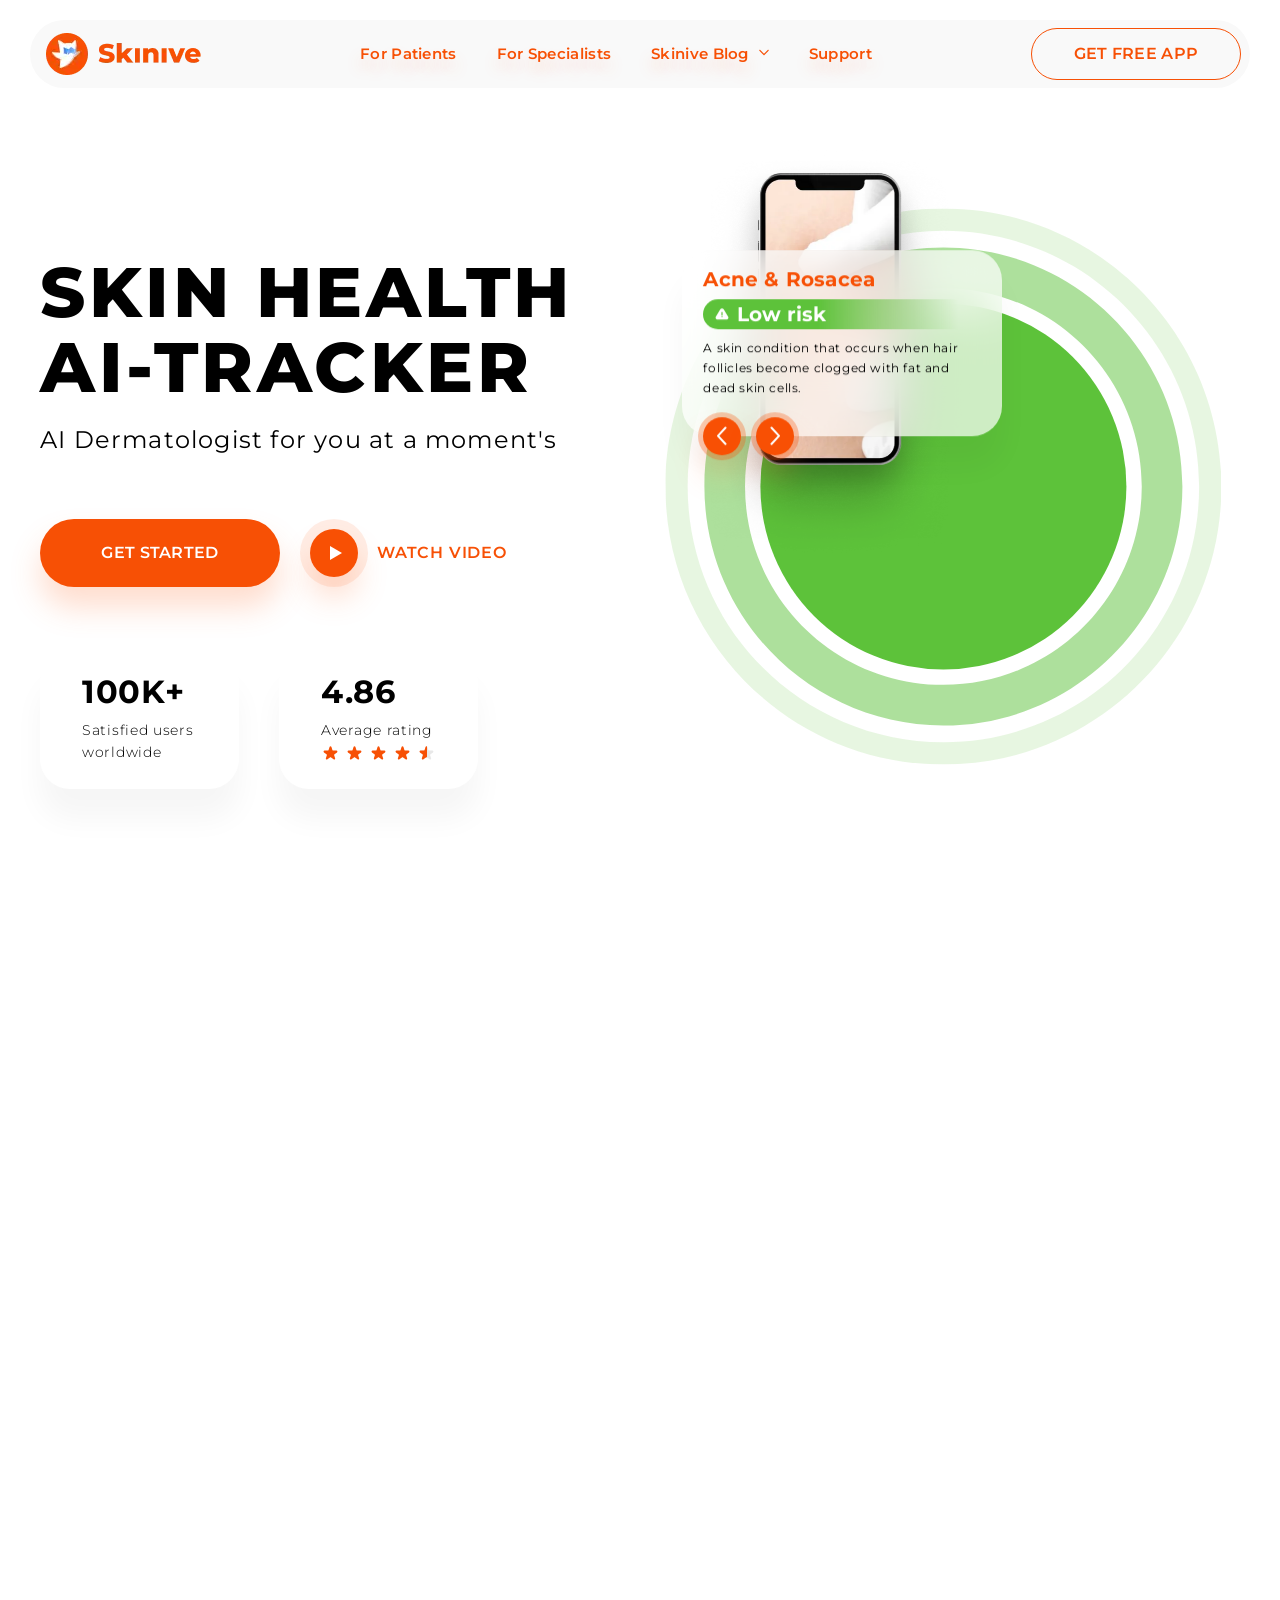
==== commit 22410eb8: "Add files via upload" ====
--- a/index.html
+++ b/index.html
@@ -5,8 +5,8 @@
    <meta charset="UTF-8">
    <meta http-equiv="X-UA-Compatible" content="IE=edge">
    <meta name="viewport" content="width=device-width, initial-scale=1.0">
-   <link rel="stylesheet" href="css/style.min.css?_v=20221211133807">
-   <link rel="stylesheet" href="files/swiper/css/swiper-bundle.min.css?_v=20221211133807">
+   <link rel="stylesheet" href="css/style.min.css?_v=20221212164538">
+   <link rel="stylesheet" href="files/swiper/css/swiper-bundle.min.css?_v=20221212164538">
    <title>Skin Health AI-Tracker</title>
 </head>
 
@@ -212,11 +212,11 @@
                      <div class="first-screen__wrap-buttons">
                         <a href="/get-skinive.html" class="first-screen__button">GET STARTED</a>
                         <p class="first-screen__watch-video">
-                           <a class="first-screen__watch-video-circle popup-link" href="#popup_01">
+                           <button class="first-screen__watch-video-circle">
                               <svg width="12" height="14" viewBox="0 0 12 14" fill="none">
                                  <path d="M12 7L3.01142e-07 13.9282L9.06825e-07 0.0717964L12 7Z" fill="white" />
                               </svg>
-                           </a>
+                           </button>
                            WATCH VIDEO
                         </p>
                      </div>
@@ -989,24 +989,11 @@
    </div>
 </footer>
    </div>
-   <script src="js/script.min.js?_v=20221211133807"></script>
-   <script src="files/swiper/js/swiper-bundle.min.js?_v=20221211133807"></script>
-   <script src="files/swiper/js/home-slider-settings.js?_v=20221211133807"></script>
-   <script src="files/js/plyr.min.js?_v=20221211133807"></script>
-   <!--<script src="files/js/animation-elements.min.js?_v=20221211133807"></script>-->
-
-   <div id="popup_01" class="popup">
-      <!-- popup-video -->
-      <div id="home-fs-video-pause" class="popup__body">
-         <div class="popup__content popup__content-image default-video">
-            <video id="home-fs-video" preload="none" controls poster="images/start-your-jouney-poster-video.jpg">
-               <source src="https://cdn.plyr.io/static/demo/View_From_A_Blue_Moon_Trailer-576p.mp4" type="video/mp4">
-               <a href="https://cdn.plyr.io/static/demo/View_From_A_Blue_Moon_Trailer-576p.mp4" download="">Download</a>
-            </video>
-         </div>
-      </div>
-   </div>
-
+   <script src="js/script.min.js?_v=20221212164538"></script>
+   <script src="files/swiper/js/swiper-bundle.min.js?_v=20221212164538"></script>
+   <script src="files/swiper/js/home-slider-settings.js?_v=20221212164538"></script>
+   <script src="files/js/plyr.min.js?_v=20221212164538"></script>
+   <!--<script src="files/js/animation-elements.min.js?_v=20221212164538"></script>-->
 </body>
 
 </html>
--- a/css/style.min.css
+++ b/css/style.min.css
@@ -1 +1 @@
-@charset "UTF-8";@font-face{font-family:Montserrat;font-display:swap;src:url(../fonts/Montserrat-Bold.woff2) format("woff2"),url(../fonts/Montserrat-Bold.woff) format("woff");font-weight:700;font-style:normal}@font-face{font-family:Montserrat;font-display:swap;src:url(../fonts/Montserrat-ExtraBold.woff2) format("woff2"),url(../fonts/Montserrat-ExtraBold.woff) format("woff");font-weight:800;font-style:normal}@font-face{font-family:Montserrat;font-display:swap;src:url(../fonts/Montserrat-Light.woff2) format("woff2"),url(../fonts/Montserrat-Light.woff) format("woff");font-weight:300;font-style:normal}@font-face{font-family:Montserrat;font-display:swap;src:url(../fonts/Montserrat-Medium.woff2) format("woff2"),url(../fonts/Montserrat-Medium.woff) format("woff");font-weight:500;font-style:normal}@font-face{font-family:Montserrat;font-display:swap;src:url(../fonts/Montserrat-Regular.woff2) format("woff2"),url(../fonts/Montserrat-Regular.woff) format("woff");font-weight:400;font-style:normal}@font-face{font-family:Montserrat;font-display:swap;src:url(../fonts/Montserrat-SemiBold.woff2) format("woff2"),url(../fonts/Montserrat-SemiBold.woff) format("woff");font-weight:600;font-style:normal}*,::after,::before{box-sizing:border-box;margin:0;padding:0}button{background:0 0;border:none;cursor:pointer}img,picture{height:auto;max-width:100%;vertical-align:top}/*! normalize.css v8.0.1 | MIT License | github.com/necolas/normalize.css */html{line-height:1.15;-webkit-text-size-adjust:100%}body{margin:0}main{display:block}h1{font-size:2em;margin:.67em 0}hr{box-sizing:content-box;height:0;overflow:visible}pre{font-family:monospace,monospace;font-size:1em}a{background-color:transparent}abbr[title]{border-bottom:none;text-decoration:underline;-webkit-text-decoration:underline dotted;text-decoration:underline dotted}b,strong{font-weight:700}code,kbd,samp{font-family:monospace,monospace;font-size:1em}small{font-size:80%}sub,sup{font-size:75%;line-height:0;position:relative;vertical-align:baseline}sub{bottom:-.25em}sup{top:-.5em}img{border-style:none}button,input,optgroup,select,textarea{font-family:inherit;font-size:100%;line-height:1.15;margin:0}button,input{overflow:visible}button,select{text-transform:none}[type=button],[type=reset],[type=submit],button{-webkit-appearance:button}[type=button]::-moz-focus-inner,[type=reset]::-moz-focus-inner,[type=submit]::-moz-focus-inner,button::-moz-focus-inner{border-style:none;padding:0}[type=button]:-moz-focusring,[type=reset]:-moz-focusring,[type=submit]:-moz-focusring,button:-moz-focusring{outline:1px dotted ButtonText}fieldset{padding:.35em .75em .625em}legend{box-sizing:border-box;color:inherit;display:table;max-width:100%;padding:0;white-space:normal}progress{vertical-align:baseline}textarea{overflow:auto}[type=checkbox],[type=radio]{box-sizing:border-box;padding:0}[type=number]::-webkit-inner-spin-button,[type=number]::-webkit-outer-spin-button{height:auto}[type=search]{-webkit-appearance:textfield;outline-offset:-2px}[type=search]::-webkit-search-decoration{-webkit-appearance:none}::-webkit-file-upload-button{-webkit-appearance:button;font:inherit}details{display:block}summary{display:list-item}template{display:none}[hidden]{display:none}body,html{height:100%;overflow-x:hidden}.wrapper{display:flex;flex-direction:column;min-height:100vh;max-width:1460px;margin-left:auto;margin-right:auto;padding-left:30px;padding-right:30px}main.main{flex:1}body{background-color:#fff;color:#000;font-family:Montserrat,sans-serif;font-style:normal;font-weight:400;margin:0}body._lock{overflow:hidden}.n_container{margin-left:auto;margin-right:auto;max-width:1200px}h1,h2,h3,h4,h5,h6{font-weight:700}.n_object-fit{left:0;height:100%;-o-object-fit:cover;object-fit:cover;position:absolute;top:0;width:100%;z-index:1}.wrap-image{height:100%;position:relative;width:100%}.wrap-image.loaded img{opacity:1}.wrap-image.loaded .sk-spinner{opacity:0!important}.wrap-image img{opacity:0;transition:all .3s ease .3s;z-index:1}.wrap-image .sk-spinner{z-index:0}.wrap-map{background-color:#f5f5f5;height:500px;margin-bottom:35px;position:relative;width:100%}.wrap-map iframe{border:0;height:100%;position:relative;width:100%}._loading-icon{height:50px}._loading-icon{position:relative}.sk-spinner-pulse{animation:sk-spinner-pulse 1s infinite ease-in-out;background-color:#337ab7;border-radius:100%;height:50px;width:50px}@keyframes sk-spinner-pulse{0%{transform:scale(0)}100%{opacity:0;transform:scale(1)}}.sk-spinner{margin-left:-25px;margin-top:-25px;position:absolute;left:50%;top:50%}body.lock{overflow:hidden}.popup{background:rgba(17,62,106,.5);color:#14618c;height:100%;left:0;opacity:0;position:fixed;transition:all .6s ease 0s;top:0;overflow-y:auto;overflow-x:hidden;visibility:hidden;width:100%;z-index:100}.popup.open{opacity:1;visibility:visible}.popup__body{align-items:center;display:flex;justify-content:center;min-height:100vh;padding-bottom:50px;padding-right:50px;padding-left:50px;padding-top:50px}.popup__content{background-color:#fff;border-radius:20px;max-width:670px;padding-bottom:55px;padding-left:86px;padding-right:95px;padding-top:58px;position:relative}.popup__content-image{padding:0!important}.popup__content-image img{max-width:100%;vertical-align:top}.popup__content.default-video{background:0 0;border-radius:0}.popup__content.default-video video{max-width:100%}.popup__close{color:#1a1a1a;position:absolute;right:15px;top:6px}.popup-video .popup__content{height:392px;width:695px;position:relative}.popup-video .popup__content iframe{left:0;height:100%;-o-object-fit:cover;object-fit:cover;position:absolute;top:0;width:100%}.hidden-link,button{cursor:pointer}.hidden-link{color:#56a4ff;text-decoration:none}.hidden-link,a{transition:all .3s ease 0s;text-decoration:none}::-moz-placeholder{color:inherit}::placeholder{color:inherit}.header{left:0;position:absolute;right:0;top:0;width:100%;z-index:100}.header__wrap-logo{min-width:155px}.header__wrapper{background-color:transparent;left:0;position:fixed;transition:background-color .3s ease 0s;top:20px;width:100%;z-index:100}.header__wrapper .n_container{align-items:center;background-color:#f9f9f9;border-radius:90px;display:flex;height:68px;justify-content:space-between;padding-left:16px;padding-right:9px;position:relative;transition:height .3s ease 0s}.header-container{position:relative}.header__button{align-items:center;border:1px solid #f75005;border-radius:40px;color:#f75005;display:flex;justify-content:center;font-size:16px;line-height:24px;font-weight:600;height:52px;letter-spacing:.02em;padding:16px 25px 17px;transition:all .3s ease 0s;text-align:center}.header .menu__icon{display:none;font-size:0}.header .menu__list{list-style:none}.header .menu__list>li{position:relative}.header .menu-item{position:relative}.header .menu__link,.header .menu__sub-link{transition:all .3s ease 0s}.header .menu__sub-list li{list-style:none}.header .menu__arrow{bottom:1px;display:block;height:10px;font-size:0;overflow:hidden;margin-left:10px;position:relative;transition:transform .3s ease 0s;top:0;width:10px}.header .menu__arrow svg{left:0;max-width:100%;position:absolute;top:0}body._touch .header .menu__list>li._active .menu__sub-list{top:calc(100% - 0px)}body._pc .header .menu__list>li:hover .menu__sub-list{opacity:1;pointer-events:all;transform:perspective(400px) rotateX(0);visibility:visible}body._touch .header .menu__list{flex:1 1 auto}body._touch .header .menu__list>li{align-items:center;display:flex;flex-wrap:wrap}body._touch .header .menu__list>li._active .menu__sub-list{display:block;opacity:1;pointer-events:all;transform:translate(0,0);visibility:visible}body._touch .header .menu__list>li._active .menu__arrow{transform:scale(1,-1)}body._pc .header .menu__list>li:hover .menu__arrow{top:0}.first-screen{padding-bottom:50px;padding-top:118px}.first-screen__item{position:relative}.first-screen__item-content{height:100%;position:relative;width:100%}.first-screen__item-content-bg{left:50%;position:absolute;transform:translate(-60%,-62%);top:50%;z-index:-1}.first-screen__above-title{font-size:48px;line-height:72px;letter-spacing:.01em;margin-bottom:13px}.first-screen__above-title span{color:silver;font-weight:700;text-decoration-line:line-through}.first-screen__title{font-size:70px;font-weight:800;line-height:75px;letter-spacing:.05em;margin:0 0 18px;text-transform:uppercase}.first-screen__title span{color:#f75005}.first-screen__text{font-size:24px;line-height:34px;letter-spacing:.05em}.first-screen__wrap-buttons{display:flex;margin-top:62px}.first-screen__button{align-items:center;background-color:#f75005;box-shadow:0 20px 30px rgba(255,120,60,.25);border-radius:40px;color:#fff;display:flex;justify-content:center;height:68px;font-size:16px;font-weight:600;line-height:24px;letter-spacing:.02em;padding:16px 25px 17px;text-align:center;width:240px}.first-screen__watch-video{align-items:center;color:#f75005;display:flex;font-size:16px;font-weight:600;line-height:28px;letter-spacing:.05em}.first-screen__watch-video-circle{align-items:center;background-color:#f75005;box-shadow:0 20px 30px rgba(255,120,60,.25);border-radius:50%;cursor:pointer;display:flex;justify-content:center;height:48px;margin-left:30px;margin-right:19px;position:relative;transition:all .3s ease 0s;width:48px}.first-screen__watch-video-circle svg{left:2px;position:relative;z-index:2}.first-screen__watch-video-circle:hover::after{animation:pulse-icon 1.2s infinite ease-in-out;opacity:1}.first-screen__watch-video-circle::after{background-color:#f75005;border-radius:50%;content:"";cursor:pointer;display:block;height:68px;left:50%;position:absolute;transform:translate(-50%,-50%);top:50%;opacity:.1;transition:.3s;width:68px;z-index:1}.first-screen__blocks{display:flex;margin-top:66px}.first-screen__block{background-color:#fff;box-shadow:0 30px 30px rgba(0,0,0,.04);box-sizing:border-box;border-radius:30px;padding:22px 42px 22px;width:199px}.first-screen__block:nth-child(1){margin-right:40px}.first-screen__block-number{font-size:32px;font-weight:700;line-height:34px;letter-spacing:.02em;margin:0 0 10px;text-transform:uppercase}.first-screen__block-text{font-size:14px;font-weight:300;line-height:22px;letter-spacing:.05em}.first-screen__block svg{margin-top:3px}.first-screen .fs-slider{height:806px;transition:opacity .3s;transform:translate(16%,-13%)}.first-screen .fs-slider.deley{opacity:0;pointer-events:none}.first-screen .fs-slider__block-wrap-arrow{bottom:0;display:flex;position:absolute;transform:translateY(50%);z-index:5}.first-screen .fs-slider__slide{opacity:0!important}.first-screen .fs-slider__slide.swiper-slide-active{opacity:1!important}.first-screen .fs-slider__wrapper{position:relative;z-index:5}.first-screen .fs-slider__wrap-image img{position:relative}.first-screen .fs-slider__block{background:rgba(255,255,255,.7);box-shadow:0 30px 30px rgba(0,0,0,.04);-webkit-backdrop-filter:blur(25px);backdrop-filter:blur(25px);border-radius:30px;bottom:31%;padding:9px 21px 0;position:absolute;left:-12%;width:320px;z-index:10}.first-screen .fs-slider__block-title{color:#f75005;font-size:20px;font-weight:700;line-height:40px;letter-spacing:.01em}.first-screen .fs-slider__block-label{align-items:center;border-radius:20px;display:flex;height:30px;padding-left:12px;padding-right:12px;width:271px;max-width:100%}.first-screen .fs-slider__block-label.low-risk{background:linear-gradient(90deg,#5dc23a 42.29%,rgba(93,194,58,0) 94.08%)}.first-screen .fs-slider__block-label.medium-risk{background:linear-gradient(90deg,#f3ad23 42.29%,rgba(243,173,35,0) 94.08%)}.first-screen .fs-slider__block-label.high-risk{background:linear-gradient(90deg,#f54119 42.29%,rgba(245,65,25,0) 94.08%)}.first-screen .fs-slider__block-label p{color:#fff;font-size:20px;font-weight:700;line-height:24px;padding-left:8px}.first-screen .fs-slider__block-wrap-text{padding-top:9px}.first-screen .fs-slider__block-wrap-text p{font-size:12px;line-height:20px;letter-spacing:.05em}.first-screen .fs-slider__block-wrap-arrow{position:relative}.first-screen .fs-slider .fs-slider-button-next,.first-screen .fs-slider .fs-slider-button-prev{align-items:center;background-color:#f75005;box-shadow:0 20px 30px rgba(255,120,60,.25);border-radius:50%;cursor:pointer;display:flex;justify-content:center;height:38px;position:relative;transition:all .3s ease 0s;width:38px;z-index:1}.first-screen .fs-slider .fs-slider-button-next:not(.swiper-button-disabled):hover::after,.first-screen .fs-slider .fs-slider-button-prev:not(.swiper-button-disabled):hover::after{animation:playpulsecircle 1.2s infinite ease-in-out}.first-screen .fs-slider .fs-slider-button-next.swiper-button-disabled,.first-screen .fs-slider .fs-slider-button-prev.swiper-button-disabled{cursor:default;pointer-events:none}.first-screen .fs-slider .fs-slider-button-next::after,.first-screen .fs-slider .fs-slider-button-prev::after{background-color:#f75005;border-radius:50%;content:"";display:block;height:48px;left:50%;position:absolute;transform:translate(-50%,-50%);top:50%;opacity:.3;transition:.3s;width:48px;z-index:0}.first-screen .fs-slider .fs-slider-button-next svg,.first-screen .fs-slider .fs-slider-button-prev svg{position:relative;z-index:1}.first-screen .fs-slider .fs-slider-button-next{margin-left:15px}.start-your-jouney{padding-bottom:30px;padding-top:50px}.start-your-jouney__text-above-title{color:#f75005;font-size:24px;font-weight:700;line-height:34px;letter-spacing:.01em;margin-bottom:20px}.start-your-jouney__title{font-size:64px;font-weight:700;line-height:72px;letter-spacing:.01em;margin-bottom:59px;max-width:860px}.start-your-jouney__wrap-video{max-width:992px;margin-left:auto;margin-right:auto;padding-bottom:39%;position:relative}.take-care-of-skin{padding-bottom:60px;padding-top:30px}.take-care-of-skin__text-above-title{color:#f75005;font-size:24px;font-weight:700;line-height:34px;letter-spacing:.01em;margin-bottom:17px}.take-care-of-skin__title{font-size:64px;line-height:72px;font-weight:700;letter-spacing:.01em}.take-care-of-skin__icons{display:flex;justify-content:space-between;padding-bottom:30px;margin-left:-15px;margin-right:-15px;margin-top:15px}.take-care-of-skin__wrap-icon{align-items:center;display:flex;height:60px;margin-left:10px;margin-right:10px;width:auto}.take-care-of-skin__wrap-icon img{max-height:100%;max-width:100%}.take-care-of-skin__blockText p{color:#8a8a8a;font-size:16px;font-weight:300;line-height:28px;letter-spacing:.02em}.take-care-of-skin__blocks{margin-top:60px}.take-care-of-skin__block{border-radius:38px;display:flex}.take-care-of-skin__block:nth-child(1){background:linear-gradient(169.62deg,#ff8f5c -8.51%,#f75005 104.74%);box-shadow:0 20px 30px rgba(255,120,60,.25)}.take-care-of-skin__block:nth-child(2){background:linear-gradient(169.62deg,#7976fd -8.51%,#504de5 104.74%);box-shadow:0 20px 30px rgba(83,80,231,.25)}.take-care-of-skin__block:nth-child(3){background:linear-gradient(169.62deg,#a980ff -8.51%,#733aed 104.74%);box-shadow:0 20px 30px rgba(122,67,239,.25)}.take-care-of-skin__block-title{color:#fff;font-size:24px;font-weight:700;line-height:36px;letter-spacing:.01em}.take-care-of-skin__block-text{margin-bottom:-5px;padding-top:8px}.take-care-of-skin__block-text p{color:#fff;font-size:16px;font-weight:500;line-height:28px;letter-spacing:.05em}.take-care-of-skin__block-wrap-arrow{align-items:center;display:flex;justify-content:flex-end}.take-care-of-skin__block-link{align-items:center;background-color:transparent;border-radius:50%;color:#fff;cursor:pointer;display:flex;justify-content:center;height:46px;position:relative;transition:all .3s ease 0s;width:46px}.take-care-of-skin__block-link:hover{background-color:#fff;box-shadow:0 20px 30px rgba(255,120,60,.25);color:#f75005}.take-care-of-skin__block-link:hover::after{animation:pulse-icon 1.2s infinite ease-in-out;background-color:#fff}.take-care-of-skin__block-link:hover .take-care-of-skin__link-wrap-icon{z-index:1}.take-care-of-skin__block-link::after{background-color:transparent;border-radius:50%;content:"";display:block;height:60px;left:50%;position:absolute;transform:translate(-50%,-50%);top:50%;opacity:.3;transition:all .3s ease 0s;width:60px;z-index:0}.take-care-of-skin__block-link-wrap-icon{transition:all .3s ease 0s;z-index:1}.key-features{padding-top:60px}.key-features__item:nth-child(1) .key-features-bg-item-one{position:absolute;left:0;transform:translateY(-50%);top:60%;z-index:-1}.key-features__title{font-size:64px;line-height:72px;letter-spacing:.01em}.key-features__block-text{font-size:22px;font-weight:500;line-height:34px;letter-spacing:.05em;padding-right:10px}.key-features__block-image{border-radius:8px;height:calc(100% - 45px);margin:22.5px;width:calc(100% - 45px)}.key-features__block-wrap-icon{align-items:center;background:linear-gradient(280.23deg,#f75005 -.43%,#ff7436 116.24%);border-radius:30px;height:95px;display:flex;justify-content:center;margin-right:30px;min-width:95px}.key-features__block-wrap-image{position:relative}.key-features__buttons{display:flex;max-width:455px;margin:68px auto 0}.key-features__button{border-radius:40px;box-shadow:0 20px 30px rgba(255,120,60,.25);margin-left:3.5px;margin-right:3.5px}.who-we-serve{background:linear-gradient(280.23deg,#f75005 -.43%,#ff7436 116.24%),#fff;border-radius:100px;margin-bottom:100px;margin-top:92px;padding-bottom:118px;padding-left:30px;padding-right:30px;padding-top:106px;position:relative}.who-we-serve .n_container{position:relative;z-index:1}.who-we-serve__text-above-title{font-size:24px;font-size:24px;font-weight:700;line-height:34px;letter-spacing:.01em;margin:0}.who-we-serve__title{font-size:64px;font-weight:600;line-height:72px;letter-spacing:.01em;margin-top:28px}.who-we-serve .block-info-numbers{margin-top:-20px;padding-bottom:30px;padding-left:50px;padding-right:50px;padding-top:44px}.who-we-serve .block-info-numbers__number,.who-we-serve .block-info-numbers__text{text-align:center}.who-we-serve .block-info-numbers__number{color:#fff;font-size:64px;font-weight:800;line-height:75px;letter-spacing:.02em;margin:0;text-transform:uppercase}.who-we-serve .block-info-numbers__text{color:#fff;font-size:24px;font-weight:700;line-height:33px;letter-spacing:.01em;margin:0}.who-we-serve .block-info-numbers__bottom{align-items:center;display:flex;flex-wrap:wrap;justify-content:center;margin-top:16px}.who-we-serve .block-info-numbers__bottom p{font-size:16px;line-height:24px;letter-spacing:.01em;margin-bottom:12px;margin-top:12px}.who-we-serve .block-info-numbers__today{background-color:#fff;border-radius:7px;height:40px;margin-left:19px;margin-right:19px;padding-bottom:11px;padding-top:9px;text-align:center}.who-we-serve .block-info-numbers__today p{font-size:16px;font-weight:600;line-height:22px;letter-spacing:.01em;margin:0;white-space:nowrap}.who-we-serve .block-info-numbers__today p span{margin-left:11%;white-space:nowrap}.who-we-serve__wrap-counters{display:flex;flex-wrap:wrap;margin-left:-15px;margin-right:-15px;margin-top:61px}.who-we-serve__counter{margin-left:15px;margin-right:15px;width:calc(17% - 30px)}.who-we-serve__counter:first-child{display:flex;justify-content:flex-start;position:relative;width:calc(23% - 30px)}.who-we-serve__counter:first-child::after{background-color:#fff;content:"";display:block;height:57px;position:absolute;right:-16px;top:26px;width:2px}.who-we-serve__counter:nth-child(2){width:calc(23% - 30px)}.who-we-serve__counter-number,.who-we-serve__counter-text{text-align:center}.who-we-serve__counter-number{color:#fff;font-size:50px;font-weight:700;line-height:75px;letter-spacing:.02em;text-transform:uppercase}.who-we-serve__counter-text{color:#fff;font-size:18px;font-weight:600;line-height:28px;letter-spacing:.05em;margin-top:5px}.who-we-serve__illustration{position:absolute;right:0;z-index:0}.who-we-serve__illustration.deskstop{top:0}.who-we-serve__illustration.mobile{bottom:0;height:100%}.world-better{padding-bottom:74px;padding-top:100px}.world-better__items{margin-bottom:60px}.world-better .swiper-container-autoheight .swiper-wrapper{align-items:normal}.world-better #world-better-wrap-arrows{display:flex}.world-better__sw-btn-next,.world-better__sw-btn-prev{align-items:center;background-color:#f75005;box-shadow:0 20px 30px rgba(255,120,60,.25);border-radius:50%;cursor:pointer;display:flex;justify-content:center;height:48px;position:relative;transition:all .3s ease 0s;width:48px}.world-better__sw-btn-next:not(.swiper-button-disabled):hover::after,.world-better__sw-btn-prev:not(.swiper-button-disabled):hover::after{animation:play-pulse-circle 1.2s infinite ease-in-out}.world-better__sw-btn-next.swiper-button-disabled,.world-better__sw-btn-prev.swiper-button-disabled{cursor:default;pointer-events:none}.world-better__sw-btn-next::after,.world-better__sw-btn-prev::after{background-color:#f75005;border-radius:50%;content:"";display:block;height:60px;left:50%;position:absolute;transform:translate(-50%,-50%);top:50%;opacity:.3;transition:.3s;width:60px;z-index:-1}.world-better__sw-btn-next{margin-left:18px}.world-better__title{font-size:64px;line-height:72px;letter-spacing:.01em}.world-better .world-better-wrap-arrows{position:relative}.world-better .wrap-slider{overflow:hidden}.world-better-slider__wrapper{height:auto!important}.world-better-slider__slide{background-color:#f9f9f9;border-radius:38px;height:auto;display:flex;flex-direction:column;padding:25px;transition:all .3s ease 0s}.world-better-slider__slide:hover{background-color:#f3f3f3}.world-better-slider__slide:hover .world-better-slider__permalink-wrap-icon{background-color:#f75005;box-shadow:0 20px 30px rgba(255,120,60,.25);color:#fff;margin-left:24px}.world-better-slider__slide:hover .world-better-slider__permalink-wrap-icon::after{animation:pulse-icon 1.2s infinite ease-in-out}.world-better-slider__wrap-image{border-radius:20px;height:auto;overflow:hidden;padding-bottom:81%;position:relative}.world-better-slider__wrap-text{padding-bottom:38px;padding-top:31px}.world-better-slider__wrap-text p{font-size:20px;font-weight:600;line-height:28px;letter-spacing:.05em}.world-better-slider__wrap-data-permalink{align-items:center;display:flex;flex-wrap:wrap;justify-content:space-between;margin-top:auto;padding-bottom:5px;width:100%}.world-better-slider__data{font-size:16px;line-height:28px;letter-spacing:.05em;margin-right:auto;padding-right:12px}.world-better-slider__permalink{align-items:center;color:#f75005;display:flex;font-size:16px;font-weight:600;line-height:18px;letter-spacing:.05em;white-space:nowrap}.world-better-slider__permalink .world-better-slider__permalink-wrap-icon{align-items:center;border-radius:50%;color:inherit;display:inline-flex;justify-content:center;height:46px;margin-left:8px;position:relative;transition:.4s;width:46px}.world-better-slider__permalink .world-better-slider__permalink-wrap-icon::after{background-color:#fff;opacity:.3!important;border-radius:50%;content:"";display:block;height:65px;display:block;left:50%;position:absolute;transform:translate(-50%,-50%);top:50%;width:65px;z-index:1}.world-better .swiper-wrapper{align-items:stretch}.world-better__form{background-color:#f9f9f9;border-radius:57.5px;display:flex;height:86px;margin-left:auto;margin-right:auto;margin-top:40px;padding:9px 11px;width:824px;max-width:100%}.world-better .world-better-form__field{background:0 0;border:none;color:#8e8e8e;height:100%;font-size:16px;line-height:28px;letter-spacing:.05em;padding-left:39px;padding-right:20px;outline:0;width:100%}.world-better .world-better-form__field::-moz-placeholder{color:inherit}.world-better .world-better-form__field::placeholder{color:inherit}.world-better .world-better-form__submit{background-color:#f75005;box-shadow:0 20px 30px rgba(255,120,60,.25);border-radius:40px;color:#fff;font-size:16px;font-weight:600;line-height:24px;letter-spacing:.02em;min-width:283px;max-width:283px;padding-left:20px;padding-right:20px;text-align:center}.supported-by{padding-top:74px}.supported-by__title{font-size:35px;font-weight:600;line-height:72px;margin:0 0 56px;text-align:center}.supported-by__blocks{display:flex;flex-wrap:wrap;margin:-20px}.supported-by__block{align-items:center;background-color:#fff;box-shadow:0 30px 30px rgba(0,0,0,.04);border-radius:30px;display:flex;justify-content:center;height:74px;margin:20px 10px;min-width:158px;padding-left:30px;padding-right:30px}.supported-by__block:hover img{filter:grayscale(0)}.supported-by__block img{filter:grayscale(1);transition:all .3s ease 0s}@keyframes pulse-icon{0%{height:46px;width:46px}100%{height:65px;opacity:0;width:65px}}@keyframes play-pulse{100%{height:65px;width:65px}}@keyframes play-pulse-circle{0%{height:48px;opacity:1;width:48px}100%{height:65px;opacity:0;width:65px}}@keyframes playpulsecircle{0%{height:38px;opacity:1;width:38px}100%{height:48px;opacity:0;width:48px}}main.main.get-skinive{padding-top:142px}.get-skinive__items{margin-top:128px;position:relative}.get-skinive__item-content{height:100%;position:relative;width:100%;z-index:1}.get-skinive__item-block-image{z-index:-1}.get-skinive__item-block-qr-code{align-items:center;background-color:#fff;box-shadow:0 30px 30px rgba(0,0,0,.04);border-radius:30px;bottom:7%;display:flex;justify-content:center;left:6%;height:210px;padding:20px;position:absolute;width:210px}.get-skinive__wrap-content #skinive-app{display:block;opacity:1}.get-skinive__wrap-content #skinive-md{display:none;opacity:0}.get-skinive__wrap-content.mds #skinive-app{display:none;opacity:0}.get-skinive__wrap-content.mds #skinive-md{display:block;opacity:1}.get-skinive__tabs{align-items:center;background-color:#fff;border:1px solid #f75005;border-radius:40px;display:flex;height:68px;margin-left:auto;margin-right:auto;position:relative;width:494px;max-width:100%}.get-skinive__tabs span{color:#f75005;cursor:pointer;font-size:16px;font-weight:600;line-height:24px;letter-spacing:.02em;position:relative;text-align:center;-webkit-user-select:none;-moz-user-select:none;user-select:none;width:50%;z-index:0}.get-skinive__tabs-button{align-items:center;background-color:#f75005;border-radius:40px;cursor:default;display:flex;height:66px;left:-1px;padding:16px 25px 17px;position:absolute;text-align:center;transition:position .3s ease 0s;top:0;width:247px;max-width:50%;z-index:1}.get-skinive__tabs-button.active{left:auto;right:-1px}.get-skinive__tabs-button.active span:nth-child(1){display:none}.get-skinive__tabs-button.active span:nth-child(2){display:block}.get-skinive__tabs-button span{color:#fff;cursor:default;width:100%}.get-skinive__tabs-button span:nth-child(2){display:none}.get-skinive__tab-content{transition:all .3s ease 0s}.get-skinive__title{font-size:70px;font-weight:800;line-height:75px;letter-spacing:.05em;margin:0 0 17px}.get-skinive__text{font-size:24px;font-weight:300;line-height:34px;letter-spacing:.05em}.get-skinive__buttons{margin-top:38px}.get-skinive__button{box-shadow:0 20px 30px rgba(255,120,60,.25);border-radius:40px;height:63px}.get-skinive__button:first-child{margin-right:3px}.get-skinive__wrap-text{margin-top:72px}.get-skinive__wrap-text p{font-size:18px;line-height:28px;letter-spacing:.05em;text-align:right}.get-skinive__wrap-social{background-color:#fff;box-shadow:0 30px 30px rgba(0,0,0,.04);border-radius:30px;margin-top:-22px;padding:35px 43px 8px;width:318px}.get-skinive__wrap-social p{font-size:14px;font-weight:300;line-height:22px;letter-spacing:.05em}.get-skinive__social-icons{display:flex;margin-top:12px;transform:translateX(-7%)}.get-skinive__social-icon{color:#f75005;list-style:none}.get-skinive__social-icon svg{transition:all .3s ease 0s;height:54px;width:auto}.get-skinive__bg-illustration{left:50%;transform:translate(-22%,-35%);position:absolute;top:0;z-index:-1}.get-skinive__bg-illustration.app{min-width:1180px}.get-skinive__bg-illustration.md{min-width:1400px}.about-page{padding-top:202px}.about-fs{margin-bottom:242px;position:relative}.about-fs__title{font-size:70px;font-weight:800;line-height:75px;letter-spacing:.05em;text-transform:uppercase}.about-fs__block-text{padding-top:35px}.about-fs__block-text p{font-size:22px;font-weight:500;line-height:36px;letter-spacing:.05em}.about-fs__link{align-items:center;border:1px solid #f75005;border-radius:40px;color:#f75005;display:flex;justify-content:center;height:52px;font-size:16px;font-weight:600;line-height:24px;margin-top:39px;padding:16px 25px 17px;transition:.3s;width:232px;max-width:100%}.about-fs__link:hover{background-color:#f75005;color:#fff}.about-skinive-ai-accuracy{padding-bottom:26px}.about-skinive-ai-accuracy__title{font-size:64px;line-height:72px}.about-skinive-ai-accuracy__block-text{margin-left:auto;margin-right:auto;padding-bottom:30px;padding-top:41px;max-width:1001px}.about-skinive-ai-accuracy__block-text p{color:#000;font-size:24px;font-weight:600;line-height:36px;letter-spacing:.05em;text-align:center}.about-skinive-ai-accuracy__block-data{align-items:center;display:flex;justify-content:flex-end;margin-bottom:24px}.about-skinive-ai-accuracy__data-text{letter-spacing:.01em}.about-skinive-ai-accuracy__wrap-data{display:flex}.about-skinive-ai-accuracy__data{align-items:center;color:#8a8a8a;display:flex;letter-spacing:.05em}.about-skinive-ai-accuracy__data::before{content:"";display:block}.about-skinive-ai-accuracy__data:nth-child(1){margin-right:39px}.about-skinive-ai-accuracy__data:nth-child(1)::before{background:linear-gradient(180deg,#d9d9d9 0,#f8f8f8 100%),#d7d7d7}.about-skinive-ai-accuracy__data:nth-child(2)::before{background:linear-gradient(180deg,#f75005 0,#ff7436 100%)}.about-skinive-ai-accuracy__schedule.mobile{width:100%}.about-skinive-ai-accuracy__wrap-schedule-text{display:flex;justify-content:center;margin-left:-10px;margin-right:-10px;padding-bottom:40px;padding-left:4%;padding-right:4%;padding-top:30px;max-width:1220px}.about-skinive-ai-accuracy__item-text{margin-left:10px;margin-right:10px;padding-left:1%;padding-right:1%;width:calc(20% - 20px)}.about-skinive-ai-accuracy__item-text:last-child p{font-weight:600}.about-skinive-ai-accuracy__item-text p{color:#1c1c1c;font-size:18px;line-height:24px;text-align:center}.about-skinive-ai-accuracy__bottom{background-color:#f9f9f9;border-radius:40px;padding:22px 20px 20px;width:100%}.about-skinive-ai-accuracy__bottom-text{color:#000;font-size:24px;font-weight:600;line-height:36px;letter-spacing:.05em;text-align:center}.about-skinive-ai-accuracy__bottom-button{align-items:center;background-color:#f75005;box-shadow:0 20px 30px rgba(255,120,60,.25);border-radius:40px;color:#fff;font-size:16px;font-weight:600;line-height:24px;display:flex;justify-content:center;height:58px;letter-spacing:.02em;padding:16px 35px 17px;text-align:center;width:100%}.about-publication-clinical{padding-bottom:91px;padding-top:74px}.about-publication-clinical__title{font-size:35px;font-weight:600;line-height:72px;margin:0 0 49px;text-align:center}.about-publication-clinical__blocks{display:flex;flex-wrap:wrap;margin:0 -11px}.about-publication-clinical__block{align-items:center;background-color:#fff;box-shadow:0 30px 30px rgba(0,0,0,.07);border-radius:30px;box-sizing:border-box;display:flex;justify-content:center;height:120px;margin:10px 11px;padding-left:30px;padding-right:30px;width:calc(20% - 22px)}.about-publication-clinical__block:hover img{filter:grayscale(0)}.about-publication-clinical__block img{filter:grayscale(1);max-height:90%;max-width:90%;transition:all .3s ease 0s}.about-values__title{font-size:64px;line-height:72px;margin:2px 0 42px}.about-values__content{height:510px;margin-left:auto;max-width:100%;position:relative}.about-values__blockText p{font-size:22px;font-style:italic;line-height:36px;letter-spacing:.05em;position:relative}.about-values__blockText p:not(:last-child){margin-bottom:20px}.about-values__blockText p:first-child::before{content:"“ ";left:-15px;position:absolute;top:0}.about-values__blockText p span{color:#f75005}.about-values__blockText p span.wrap-quote{color:#000;position:relative}.about-values__blockText p span.wrap-quote::after{content:" ”";right:-18px;position:absolute;top:-4px}.about-values__blockPhoto{box-shadow:0 30px 30px rgba(0,0,0,.04);border-radius:90px 90px 90px 0;color:#fff;height:510px;position:relative;width:459px;max-width:100%}.about-values__blockPhoto img{border-radius:90px 90px 90px 0;left:0;height:100%;-o-object-fit:cover;object-fit:cover;position:absolute;top:0;width:100%}.about-values__blockName{background:linear-gradient(280.23deg,#f75005 -.43%,#ff7436 116.24%);box-shadow:0 30px 30px rgba(0,0,0,.04);border-radius:60px 0;bottom:34px;color:#fff;left:-59px;padding-bottom:17px;padding-left:60px;padding-right:60px;padding-top:24px;position:absolute;width:400px;max-width:100%}.about-values__name{font-size:36px;line-height:36px;letter-spacing:.05em}.about-values__position{font-size:22px;line-height:36px;letter-spacing:.05em}.about-milestones{padding-bottom:0;padding-top:90px}.about-milestones__top-items{align-items:flex-end;display:flex}.about-milestones__top-item:nth-child(1){width:100%}.about-milestones__top-item:nth-child(2){display:none}.about-milestones__title{font-size:64px;line-height:72px}.about-milestones #about-milestones-wrap-arrows{display:flex;position:relative;top:-5px}.about-milestones__sw-btn-next,.about-milestones__sw-btn-prev{align-items:center;background-color:#f75005;box-shadow:0 20px 30px rgba(255,120,60,.25);border-radius:50%;cursor:pointer;display:flex;justify-content:center;height:48px;position:relative;transition:all .3s ease 0s;width:48px}.about-milestones__sw-btn-next:not(.swiper-button-disabled):hover::after,.about-milestones__sw-btn-prev:not(.swiper-button-disabled):hover::after{animation:play-pulse-circle 1.2s infinite ease-in-out}.about-milestones__sw-btn-next.swiper-button-disabled,.about-milestones__sw-btn-prev.swiper-button-disabled{cursor:default;pointer-events:none}.about-milestones__sw-btn-next::after,.about-milestones__sw-btn-prev::after{background-color:#f75005;border-radius:50%;content:"";display:block;height:60px;left:50%;position:absolute;transform:translate(-50%,-50%);top:50%;opacity:.3;transition:.3s;width:60px;z-index:-1}.about-milestones__sw-btn-next{margin-left:18px}.about-milestones__wrap-slider{margin-top:50px;position:relative}.about-milestones__slider-line{background:#eaeaea;border-radius:1px;height:2px;position:absolute;top:58px;width:100%}.about-milestones__slider-line-bg{background:linear-gradient(270deg,#f75005 0,#f9f9f9 100%);border-radius:1px;font-size:0;height:2px;position:relative;width:calc(86% - 3px)}.about-milestones__slider-line-circle{align-items:center;background-color:rgba(247,80,5,.2);border-radius:50%;display:flex;justify-content:center;height:16px;position:absolute;right:-8px;transform:translateY(-50%);top:50%;width:16px}.about-milestones__slider-line-doted{background-color:#f75005;border-radius:50%;border:2px solid #fff;display:block;height:8px;width:8px}.about-milestones__slide{text-align:left}.about-milestones__slide.swiper-slide-active .about-milestones__wrap-data{background:linear-gradient(280.23deg,#f75005 -.43%,#ff7436 116.24%);padding-left:17px}.about-milestones__slide.swiper-slide-active .about-milestones__data,.about-milestones__slide.swiper-slide-active .about-milestones__q{color:#fff}.about-milestones__slide.swiper-slide-active .about-milestones__q{background:0 0}.about-milestones__data,.about-milestones__wrap-data{transition:.6s}.about-milestones__wrap-data{align-items:center;display:inline-flex;border-radius:12px}.about-milestones__data{color:#f75005;font-size:32px;font-weight:700;line-height:36px;letter-spacing:.05em}.about-milestones__q{background-color:#f9f9f9;border-radius:12px;font-size:22px;line-height:36px;letter-spacing:.05em;order:-1;margin-left:12px;padding:5px 11px 3px 11px;transition:color .3s}.about-milestones__text{font-size:22px;font-weight:500;line-height:36px;letter-spacing:.05em}.about-milestones__text::before{background:#eaeaea;border-radius:1px;content:"";display:flex;justify-content:flex-start;height:2px;margin:24px auto 19px 0;width:24px}.about-vision{padding-top:88px}.about-vision__title{font-size:64px;line-height:72px;margin:0;margin-bottom:85px}.about-vision__items._init .about-vision__title::after{display:block}.about-vision__item{background:#f9f9f9;padding:37px 50px 68px;position:relative}.about-vision__blockTitle{color:#000;cursor:default;font-size:32px;font-weight:700;line-height:32px;letter-spacing:.05em;margin-bottom:20px;margin-right:110px;text-align:left}.about-vision__blockTitle::after{content:url(../images/svg/spoller-arrow.svg);position:absolute;right:24px;transition:.3s;top:17px}.about-vision__blockTitle._active::after{top:25px;transform:scale(1,-1)}.about-vision__wrap-icon{align-items:center;background:linear-gradient(280.23deg,#f75005 -.43%,#ff7436 116.24%);border-radius:30px;display:flex;justify-content:center;height:100px;padding:15px;position:absolute;right:50px;top:-30px;width:100px}.about-vision__blockText{color:#000;font-size:20px;font-weight:500;line-height:32px;letter-spacing:.05em}.about-our-products{padding-bottom:92px;padding-top:66px}.about-our-products__text-above-title{color:#f75005;font-size:24px;font-weight:700;line-height:34px;letter-spacing:.01em;margin-bottom:17px}.about-our-products__title{font-size:64px;line-height:72px;font-weight:700;letter-spacing:.01em}.about-our-products__icons{display:flex;justify-content:space-between;padding-bottom:30px;margin-left:-15px;margin-right:-15px;margin-top:15px}.about-our-products__wrap-icon{align-items:center;display:flex;height:60px;margin-left:10px;margin-right:10px;width:auto}.about-our-products__wrap-icon img{max-height:100%;max-width:100%}.about-our-products__blockText p{color:#8a8a8a;font-size:16px;font-weight:300;line-height:28px;letter-spacing:.02em}.about-our-products__blocks{margin-top:60px}.about-our-products__block{background-color:#f9f9f9;display:flex}.about-our-products__block-title{color:#000;font-size:24px;font-weight:700;line-height:36px;letter-spacing:.01em}.about-our-products__block-text{margin-bottom:-5px;padding-top:8px}.about-our-products__block-text p{color:#000;font-size:16px;font-weight:500;line-height:28px;letter-spacing:.05em}.about-our-products__block-wrap-arrow{align-items:center;display:flex;justify-content:flex-end}.about-our-products__block-link{align-items:center;background-color:transparent;border-radius:50%;color:#f75005;cursor:pointer;display:flex;justify-content:center;height:46px;position:relative;transition:all .3s ease 0s;width:46px}.about-our-products__block-link:hover{background-color:#f75005;box-shadow:0 20px 30px rgba(255,120,60,.25);color:#fff}.about-our-products__block-link:hover::after{animation:pulse-icon 1.2s infinite ease-in-out;background-color:#f75005}.about-our-products__block-link:hover .take-care-of-skin__link-wrap-icon{z-index:1}.about-our-products__block-link::after{background-color:transparent;border-radius:50%;content:"";display:block;height:60px;left:50%;position:absolute;transform:translate(-50%,-50%);top:50%;opacity:.3;transition:all .3s ease 0s;width:60px;z-index:0}.about-our-products__block-link-wrap-icon{transition:all .3s ease 0s;z-index:1}.about-our-products__block-link svg{position:relative;z-index:2}.about-our-products__wrap-image{height:80px;max-width:80px;min-width:80px;margin-right:19px}.about-lets-stay-in-touch{background:linear-gradient(280.23deg,#f75005 -.43%,#ff7436 116.24%),#fff;border-radius:90px;color:#fff;margin-bottom:10px;padding-bottom:41px;padding-left:35px;padding-right:35px;padding-top:63px;position:relative}.about-lets-stay-in-touch .n_container{max-width:824px;position:relative;z-index:1}.about-lets-stay-in-touch__submit,.about-lets-stay-in-touch__text,.about-lets-stay-in-touch__title{text-align:center}.about-lets-stay-in-touch__title{font-size:64px;line-height:72px;font-weight:600;letter-spacing:.01em;margin:0}.about-lets-stay-in-touch__wrap-text{padding-bottom:45px;padding-top:21px}.about-lets-stay-in-touch__text{font-size:22px;line-height:36px;font-weight:500;letter-spacing:.05em}.about-lets-stay-in-touch__text a{color:inherit;font-weight:600;text-decoration:underline}.about-lets-stay-in-touch__field{border:none;color:#8e8e8e;font-size:16px;line-height:28px;letter-spacing:.05em;outline:0;width:100%}.about-lets-stay-in-touch__submit{color:#fff;align-items:center;display:flex;justify-content:center;font-size:16px;font-weight:600;line-height:24px;letter-spacing:.02em;padding-left:15px;padding-right:15px;width:100%}.about-lets-stay-in-touch__illustration{position:absolute;right:0;transform:translateY(-50%);top:50%;z-index:0}.for-patients-page .first-screen__title{font-size:72px;font-weight:700;text-transform:capitalize}.for-patients-page .key-features{padding-bottom:59px}.for-patients-page .key-features__block-text{font-size:22px;font-weight:500;line-height:34px}.for-patients-weekly-basis{margin-bottom:37px;margin-top:50px;position:relative}.for-patients-weekly-basis__read-more{background:#f9f9f9;border-radius:100px;left:0;padding-bottom:113px;padding-left:136px;padding-right:136px;padding-top:114px;position:absolute;right:0;opacity:0;transition:.3s;visibility:hidden;top:70px;z-index:2}.for-patients-weekly-basis__read-more.show{opacity:1;visibility:visible}.for-patients-weekly-basis__read-more-close{height:48px;position:absolute;right:76px;top:76px;width:48px}.for-patients-weekly-basis__read-more-close svg{max-height:100%;max-width:100%}.for-patients-weekly-basis__read-more-item:nth-child(2){display:flex;justify-content:center}.for-patients-weekly-basis__read-more-title{font-size:64px;line-height:72px;letter-spacing:.01em;margin-bottom:58px}.for-patients-weekly-basis__read-more-block-text p{font-size:20px;line-height:30px;letter-spacing:.01em}.for-patients-weekly-basis__read-more-block-text p:not(:last-child){margin-bottom:15px}.for-patients-weekly-basis__title{font-size:64px;line-height:72px;letter-spacing:.01em;margin-bottom:62px}.for-patients-weekly-basis__title span{color:#f75005}.for-patients-weekly-basis #for-patients-weekly-basis-wrap-arrows{display:flex}.for-patients-weekly-basis__sw-btn-next,.for-patients-weekly-basis__sw-btn-prev{align-items:center;background-color:#f75005;box-shadow:0 20px 30px rgba(255,120,60,.25);border-radius:50%;cursor:pointer;display:flex;justify-content:center;height:65.36px;position:relative;transition:all .3s ease 0s;width:65.36px}.for-patients-weekly-basis__sw-btn-next:not(.swiper-button-disabled):hover::after,.for-patients-weekly-basis__sw-btn-prev:not(.swiper-button-disabled):hover::after{animation:fpplay-pulse-circle 1.2s infinite ease-in-out}.for-patients-weekly-basis__sw-btn-next.swiper-button-disabled,.for-patients-weekly-basis__sw-btn-prev.swiper-button-disabled{cursor:default;pointer-events:none}.for-patients-weekly-basis__sw-btn-next::after,.for-patients-weekly-basis__sw-btn-prev::after{background-color:#f75005;border-radius:50%;content:"";display:block;height:82.56px;left:50%;position:absolute;transform:translate(-50%,-50%);top:50%;opacity:.3;transition:.3s;width:82.56px;z-index:-1}.for-patients-weekly-basis__sw-btn-next{margin-left:28px}.for-patients-weekly-basis__block{position:relative}.for-patients-weekly-basis-slider{overflow:hidden}.for-patients-weekly-basis__s-title{color:#f75005;font-size:40px;line-height:56px;font-weight:600;letter-spacing:.01em;text-align:center}.for-patients-weekly-basis__s-btn{align-items:center;border:1px solid #f75005;border-radius:40px;box-shadow:0 20px 30px rgba(255,120,60,.25);color:#f75005;display:flex;justify-content:center;height:52px;font-size:16px;font-weight:600;line-height:24px;letter-spacing:.02em;margin-left:auto;margin-right:auto;margin-top:40px;padding:16px 25px;transition:.3s;text-align:center}.for-patients-weekly-basis__s-btn:hover{background-color:#f75005;color:#fff}.for-patients-weekly-basis__wrap-title-text{box-sizing:border-box}.for-patients-weekly-basis__wrap-title-text h1,.for-patients-weekly-basis__wrap-title-text h2,.for-patients-weekly-basis__wrap-title-text h3,.for-patients-weekly-basis__wrap-title-text h4,.for-patients-weekly-basis__wrap-title-text h5{font-size:24px;line-height:32px;font-weight:600;letter-spacing:.01em;margin-bottom:19px}.for-patients-weekly-basis__wrap-title-text p{color:#1f1f1f;font-size:22px;line-height:28px}.for-patients-weekly-basis__step{color:#1f1f1f;font-size:32px;line-height:36px;font-weight:700;margin-bottom:19px}.for-patients-self-exam{padding-bottom:101px;padding-top:60px}.for-patients-self-exam__above-title{color:#f75005;font-size:24px;line-height:34px;letter-spacing:.01em;margin-bottom:17px}.for-patients-self-exam__title{font-size:64px;line-height:72px;letter-spacing:.01em;margin-bottom:62px}.for-patients-self-exam__block{display:flex}.for-patients-self-exam__block-title{font-size:32px;line-height:40px;margin-bottom:12px}.for-patients-self-exam__block-text{font-size:16px;font-weight:500;line-height:28px;letter-spacing:.05em;padding-right:10px}.for-patients-self-exam__block-image{background-color:#f9f9f9;border-radius:50px;overflow:hidden;height:720px;position:relative;width:100%}.for-patients-self-exam__block-image::before{background-color:rgba(161,161,161,.4);content:"";display:block;height:100%;left:0;position:absolute;top:0;width:100%;z-index:1}.for-patients-self-exam__block-wrap-icon{align-items:center;background-color:#f9f9f9;border-radius:30px;height:110px;display:flex;justify-content:center;margin-right:30px;min-width:110px}.for-patients-self-exam__block-wrap-icon.three svg{bottom:3px;left:3px;position:relative}.for-patients-self-exam__block-wrap-icon img,.for-patients-self-exam__block-wrap-icon svg{max-height:80%;max-width:80%}.for-patients-self-exam__image{height:100%;left:0;-o-object-fit:cover;object-fit:cover;-o-object-position:41% 55%;object-position:41% 55%;position:absolute;top:0;width:100%}.for-patients-self-exam__btn-play{align-items:center;background-color:#f75005;border-radius:50%;display:flex;justify-content:center;height:98px;left:50%;position:absolute;transition:.2s;transform:translate(-50%,-50%);top:50%;width:98px;z-index:2}.for-patients-self-exam__btn-play:hover{height:88px;width:88px}.for-patients-self-exam__btn-play:hover svg{transform:scale(.85)}.for-patients-skin-conditions{padding-bottom:77px;position:relative}.for-patients-skin-conditions__title{font-size:64px;line-height:72px;letter-spacing:.01em}.for-patients-skin-conditions__title span{color:#f75005}.for-patients-skin-conditions #for-patients-skin-conditions-wrap-arrows{display:flex}.for-patients-skin-conditions__sw-btn-next,.for-patients-skin-conditions__sw-btn-prev{align-items:center;background-color:#f75005;box-shadow:0 20px 30px rgba(255,120,60,.25);border-radius:50%;cursor:pointer;display:flex;justify-content:center;height:48px;position:relative;transition:all .3s ease 0s;width:48px}.for-patients-skin-conditions__sw-btn-next:not(.swiper-button-disabled):hover::after,.for-patients-skin-conditions__sw-btn-prev:not(.swiper-button-disabled):hover::after{animation:play-pulse-circle 1.2s infinite ease-in-out}.for-patients-skin-conditions__sw-btn-next.swiper-button-disabled,.for-patients-skin-conditions__sw-btn-prev.swiper-button-disabled{cursor:default;pointer-events:none}.for-patients-skin-conditions__sw-btn-next::after,.for-patients-skin-conditions__sw-btn-prev::after{background-color:#f75005;border-radius:50%;content:"";display:block;height:60px;left:50%;position:absolute;transform:translate(-50%,-50%);top:50%;opacity:.3;transition:.3s;width:60px;z-index:-1}.for-patients-skin-conditions__sw-btn-next{margin-left:18px}.for-patients-skin-conditions-slider{background-color:#f9f9f9;border-radius:38px;margin-top:58px;padding-bottom:67px;padding-left:30px;padding-right:30px;padding-top:71px;position:relative;overflow:hidden}.for-patients-skin-conditions__wrap-image{border-radius:50%;height:180px;position:relative;width:180px;overflow:hidden}.for-patients-skin-conditions__wrap-image img{height:100%;left:0;-o-object-fit:cover;object-fit:cover;position:absolute;top:0;width:100%}.for-patients-skin-conditions__wrap-title-text h1,.for-patients-skin-conditions__wrap-title-text h2,.for-patients-skin-conditions__wrap-title-text h3,.for-patients-skin-conditions__wrap-title-text h4,.for-patients-skin-conditions__wrap-title-text h5,.for-patients-skin-conditions__wrap-title-text h6{font-size:24px;font-weight:600;line-height:28px;margin-bottom:19px}.for-patients-skin-conditions__wrap-title-text p{font-size:20px;font-weight:500;line-height:32px}.for-patients-skin-conditions__wrap-title-text p a{color:#000}.for-patients-skin-conditions__swiper-pagination{align-items:center;display:flex;justify-content:center;margin-top:57px;position:relative;width:100%}.for-patients-skin-conditions__swiper-pagination .swiper-pagination-bullet{background-color:#f2f2f2;border-radius:50%;height:16px;margin:0 15px!important;position:relative;opacity:1;width:16px}.for-patients-skin-conditions__swiper-pagination .swiper-pagination-bullet-active{background-color:#f75005;height:22px;width:22px}.for-patients-skinive-app{background:linear-gradient(280.23deg,#f75005 -.43%,#ff7436 116.24%),#fff;margin-bottom:60px;padding-bottom:28px;padding-top:28px;position:relative}.for-patients-skinive-app .n_container{position:relative;z-index:1}.for-patients-skinive-app__bg{position:absolute;top:0}.for-patients-skinive-app__bg.dekstop{height:auto;min-width:1400px;left:50%;transform:translateX(-50%)}.for-patients-skinive-app__bg.mobile{height:100%;width:auto}.for-patients-skinive-app__item:nth-child(2){display:flex;justify-content:center}.for-patients-skinive-app__title{color:#fff;font-size:36px;line-height:54px;letter-spacing:.05em}.for-patients-skinive-app__wrap-buttons{display:flex}.for-patients-skinive-app__button{box-shadow:0 20px 30px rgba(255,120,60,.25);border-radius:40px;width:225px}.for-patients-skinive-app__button svg{max-width:100%}.for-patients-skinive-app__button:nth-child(2){margin-left:7px}.for-patients-stay-healthy{margin-bottom:54px}.for-patients-stay-healthy__title{font-size:64px;line-height:72px;letter-spacing:.01em;text-align:center}.for-patients-stay-healthy__wrap-icons{align-items:center;display:flex;justify-content:center;height:59px;margin-bottom:42px;margin-top:100px}.for-patients-stay-healthy__wrap-icons img{max-height:100%;margin-left:23px;margin-right:23px}.for-patients-stay-healthy__block-text{max-width:565px;margin-left:auto;margin-right:auto}.for-patients-stay-healthy__block-text p{font-size:18px;font-weight:300;line-height:30px;text-align:center;letter-spacing:.05em;text-align:center}@keyframes fpplay-pulse-circle{0%{height:60px;opacity:1;width:60px}100%{height:86px;opacity:0;width:86px}}.footer{background-color:#f9f9f9;border-radius:50px;margin-bottom:135px;padding:47px 20px 44px;position:relative;z-index:1}.footer__items{display:flex;flex-wrap:wrap}.footer__wrap-logo{margin-top:9px}.footer__wrap-this-project{align-items:flex-start;display:flex;margin-top:57px}.footer__wrap-this-project p{font-size:9px;line-height:12px}.footer__wrap-icon-this-project{min-width:46px;margin-right:19px}.footer__wrap-item-menu{margin-top:22px}.footer__wrap-item-menu .menu__list{align-items:center;display:flex}.footer__wrap-item-menu .menu-item{color:#f75005;font-size:16px;font-weight:600;line-height:24px;list-style:none;text-shadow:0 10px 15px rgba(255,120,60,.25)}.footer__wrap-item-menu .menu-item:not(:last-child){margin-right:56px}.footer__wrap-item-menu .menu-item a{color:inherit}.footer__wrap-copyright{margin-top:64px}.footer__wrap-copyright p{font-size:12px;font-weight:600;line-height:20px;letter-spacing:.05em}.footer__social-list{display:flex;justify-content:space-around;margin-top:49px;width:240px}.footer__social-list-item{color:#f75005;list-style:none}.footer__social-list-item svg{transition:all .3s ease 0s;height:54px;width:auto}.footer__button{background-color:#f75005;box-shadow:0 20px 30px rgba(255,120,60,.25);border-radius:40px;color:#fff;display:block;height:68px;font-weight:600;font-size:16px;line-height:24px;text-align:center;letter-spacing:.02em;min-width:240px;max-width:240px;padding:22px 25px}@keyframes plyr-progress{to{background-position:25px 0;background-position:var(--plyr-progress-loading-size,25px) 0}}@keyframes plyr-popup{0%{opacity:.5;transform:translateY(10px)}to{opacity:1;transform:translateY(0)}}@keyframes plyr-fade-in{0%{opacity:0}to{opacity:1}}.plyr{-moz-osx-font-smoothing:grayscale;-webkit-font-smoothing:antialiased;align-items:center;direction:ltr;display:flex;flex-direction:column;font-family:inherit;font-family:var(--plyr-font-family,inherit);font-variant-numeric:tabular-nums;font-weight:400;font-weight:var(--plyr-font-weight-regular,400);line-height:1.7;line-height:var(--plyr-line-height,1.7);max-width:100%;min-width:200px;position:relative;text-shadow:none;transition:box-shadow .3s ease;z-index:0}.plyr audio,.plyr iframe,.plyr video{display:block;height:100%;width:100%}.plyr button{font:inherit;line-height:inherit;width:auto}.plyr:focus{outline:0}.plyr--full-ui{box-sizing:border-box}.plyr--full-ui *,.plyr--full-ui :after,.plyr--full-ui :before{box-sizing:inherit}.plyr--full-ui a,.plyr--full-ui button,.plyr--full-ui input,.plyr--full-ui label{touch-action:manipulation}.plyr__badge{background:#4a5464;background:var(--plyr-badge-background,#4a5464);border-radius:2px;border-radius:var(--plyr-badge-border-radius,2px);color:#fff;color:var(--plyr-badge-text-color,#fff);font-size:9px;font-size:var(--plyr-font-size-badge,9px);line-height:1;padding:3px 4px}.plyr--full-ui ::-webkit-media-text-track-container{display:none}.plyr__captions{animation:plyr-fade-in .3s ease;bottom:0;display:none;font-size:13px;font-size:var(--plyr-font-size-small,13px);left:0;padding:10px;padding:var(--plyr-control-spacing,10px);position:absolute;text-align:center;transition:transform .4s ease-in-out;width:100%}.plyr__captions span:empty{display:none}.plyr--captions-active .plyr__captions{display:block}.plyr:not(.plyr--hide-controls) .plyr__controls:not(:empty)~.plyr__captions{transform:translateY(-40px);transform:translateY(calc(var(--plyr-control-spacing,10px) * -4))}.plyr__caption{background:rgba(0,0,0,.8);background:var(--plyr-captions-background,rgba(0,0,0,.8));border-radius:2px;-webkit-box-decoration-break:clone;box-decoration-break:clone;color:#fff;color:var(--plyr-captions-text-color,#fff);line-height:185%;padding:.2em .5em;white-space:pre-wrap}.plyr__caption div{display:inline}.plyr__control{background:0 0;border:0;border-radius:3px;border-radius:var(--plyr-control-radius,3px);color:inherit;cursor:pointer;flex-shrink:0;overflow:visible;padding:7px;padding:calc(var(--plyr-control-spacing,10px) * .7);position:relative;transition:all .3s ease}.plyr__control svg{fill:currentColor;display:block;height:18px;height:var(--plyr-control-icon-size,18px);pointer-events:none;width:18px;width:var(--plyr-control-icon-size,18px)}.plyr__control:focus{outline:0}.plyr__control.plyr__tab-focus{outline:3px dotted #00b2ff;outline:var(--plyr-tab-focus-color,var(--plyr-color-main,var(--plyr-color-main,#00b2ff))) dotted 3px;outline-offset:2px}a.plyr__control{text-decoration:none}.plyr__control.plyr__control--pressed .icon--not-pressed,.plyr__control.plyr__control--pressed .label--not-pressed,.plyr__control:not(.plyr__control--pressed) .icon--pressed,.plyr__control:not(.plyr__control--pressed) .label--pressed,a.plyr__control:after,a.plyr__control:before{display:none}.plyr--full-ui ::-webkit-media-controls{display:none}.plyr__controls{align-items:center;display:flex;justify-content:flex-end;text-align:center}.plyr__controls .plyr__progress__container{flex:1;min-width:0}.plyr__controls .plyr__controls__item{margin-left:2.5px;margin-left:calc(var(--plyr-control-spacing,10px)/ 4)}.plyr__controls .plyr__controls__item:first-child{margin-left:0;margin-right:auto}.plyr__controls .plyr__controls__item.plyr__progress__container{padding-left:2.5px;padding-left:calc(var(--plyr-control-spacing,10px)/ 4)}.plyr__controls .plyr__controls__item.plyr__time{padding:0 5px;padding:0 calc(var(--plyr-control-spacing,10px)/ 2)}.plyr__controls .plyr__controls__item.plyr__progress__container:first-child,.plyr__controls .plyr__controls__item.plyr__time+.plyr__time,.plyr__controls .plyr__controls__item.plyr__time:first-child{padding-left:0}.plyr [data-plyr=airplay],.plyr [data-plyr=captions],.plyr [data-plyr=fullscreen],.plyr [data-plyr=pip],.plyr__controls:empty{display:none}.plyr--airplay-supported [data-plyr=airplay],.plyr--captions-enabled [data-plyr=captions],.plyr--fullscreen-enabled [data-plyr=fullscreen],.plyr--pip-supported [data-plyr=pip]{display:inline-block}.plyr__menu{display:flex;position:relative}.plyr__menu .plyr__control svg{transition:transform .3s ease}.plyr__menu .plyr__control[aria-expanded=true] svg{transform:rotate(90deg)}.plyr__menu .plyr__control[aria-expanded=true] .plyr__tooltip{display:none}.plyr__menu__container{animation:plyr-popup .2s ease;background:hsla(0deg,0%,100%,.9);background:var(--plyr-menu-background,hsla(0deg,0%,100%,.9));border-radius:4px;bottom:100%;box-shadow:0 1px 2px rgba(0,0,0,.15);box-shadow:var(--plyr-menu-shadow,0 1px 2px rgba(0,0,0,.15));color:#4a5464;color:var(--plyr-menu-color,#4a5464);font-size:15px;font-size:var(--plyr-font-size-base,15px);margin-bottom:10px;position:absolute;right:-3px;text-align:left;white-space:nowrap;z-index:3}.plyr__menu__container>div{overflow:hidden;transition:height .35s cubic-bezier(.4,0,.2,1),width .35s cubic-bezier(.4,0,.2,1)}.plyr__menu__container:after{border:4px solid transparent;border-top-color:hsla(0deg,0%,100%,.9);border:var(--plyr-menu-arrow-size,4px) solid transparent;border-top-color:var(--plyr-menu-background,hsla(0deg,0%,100%,.9));content:"";height:0;position:absolute;right:14px;right:calc(var(--plyr-control-icon-size,18px)/ 2 + var(--plyr-control-spacing,10px) * .7 - var(--plyr-menu-arrow-size,4px)/ 2);top:100%;width:0}.plyr__menu__container [role=menu]{padding:7px;padding:calc(var(--plyr-control-spacing,10px) * .7)}.plyr__menu__container [role=menuitem],.plyr__menu__container [role=menuitemradio]{margin-top:2px}.plyr__menu__container [role=menuitem]:first-child,.plyr__menu__container [role=menuitemradio]:first-child{margin-top:0}.plyr__menu__container .plyr__control{align-items:center;color:#4a5464;color:var(--plyr-menu-color,#4a5464);display:flex;font-size:13px;font-size:var(--plyr-font-size-menu,var(--plyr-font-size-small,13px));padding:4.66667px 10.5px;padding:calc(var(--plyr-control-spacing,10px) * .7 / 1.5) calc(var(--plyr-control-spacing,10px) * .7 * 1.5);-webkit-user-select:none;-moz-user-select:none;user-select:none;width:100%}.plyr__menu__container .plyr__control>span{align-items:inherit;display:flex;width:100%}.plyr__menu__container .plyr__control:after{border:4px solid transparent;border:var(--plyr-menu-item-arrow-size,4px) solid transparent;content:"";position:absolute;top:50%;transform:translateY(-50%)}.plyr__menu__container .plyr__control--forward{padding-right:28px;padding-right:calc(var(--plyr-control-spacing,10px) * .7 * 4)}.plyr__menu__container .plyr__control--forward:after{border-left-color:#728197;border-left-color:var(--plyr-menu-arrow-color,#728197);right:6.5px;right:calc(var(--plyr-control-spacing,10px) * .7 * 1.5 - var(--plyr-menu-item-arrow-size,4px))}.plyr__menu__container .plyr__control--forward.plyr__tab-focus:after,.plyr__menu__container .plyr__control--forward:hover:after{border-left-color:currentColor}.plyr__menu__container .plyr__control--back{font-weight:400;font-weight:var(--plyr-font-weight-regular,400);margin:7px;margin:calc(var(--plyr-control-spacing,10px) * .7);margin-bottom:3.5px;margin-bottom:calc(var(--plyr-control-spacing,10px) * .7 / 2);padding-left:28px;padding-left:calc(var(--plyr-control-spacing,10px) * .7 * 4);position:relative;width:calc(100% - 14px);width:calc(100% - var(--plyr-control-spacing,10px) * .7 * 2)}.plyr__menu__container .plyr__control--back:after{border-right-color:#728197;border-right-color:var(--plyr-menu-arrow-color,#728197);left:6.5px;left:calc(var(--plyr-control-spacing,10px) * .7 * 1.5 - var(--plyr-menu-item-arrow-size,4px))}.plyr__menu__container .plyr__control--back:before{background:#dcdfe5;background:var(--plyr-menu-back-border-color,#dcdfe5);box-shadow:0 1px 0 #fff;box-shadow:0 1px 0 var(--plyr-menu-back-border-shadow-color,#fff);content:"";height:1px;left:0;margin-top:3.5px;margin-top:calc(var(--plyr-control-spacing,10px) * .7 / 2);overflow:hidden;position:absolute;right:0;top:100%}.plyr__menu__container .plyr__control--back.plyr__tab-focus:after,.plyr__menu__container .plyr__control--back:hover:after{border-right-color:currentColor}.plyr__menu__container .plyr__control[role=menuitemradio]{padding-left:7px;padding-left:calc(var(--plyr-control-spacing,10px) * .7)}.plyr__menu__container .plyr__control[role=menuitemradio]:after,.plyr__menu__container .plyr__control[role=menuitemradio]:before{border-radius:100%}.plyr__menu__container .plyr__control[role=menuitemradio]:before{background:rgba(0,0,0,.1);content:"";display:block;flex-shrink:0;height:16px;margin-right:10px;margin-right:var(--plyr-control-spacing,10px);transition:all .3s ease;width:16px}.plyr__menu__container .plyr__control[role=menuitemradio]:after{background:#fff;border:0;height:6px;left:12px;opacity:0;top:50%;transform:translateY(-50%) scale(0);transition:transform .3s ease,opacity .3s ease;width:6px}.plyr__menu__container .plyr__control[role=menuitemradio][aria-checked=true]:before{background:#00b2ff;background:var(--plyr-control-toggle-checked-background,var(--plyr-color-main,var(--plyr-color-main,#00b2ff)))}.plyr__menu__container .plyr__control[role=menuitemradio][aria-checked=true]:after{opacity:1;transform:translateY(-50%) scale(1)}.plyr__menu__container .plyr__control[role=menuitemradio].plyr__tab-focus:before,.plyr__menu__container .plyr__control[role=menuitemradio]:hover:before{background:rgba(35,40,47,.1)}.plyr__menu__container .plyr__menu__value{align-items:center;display:flex;margin-left:auto;margin-right:-5px;margin-right:calc(var(--plyr-control-spacing,10px) * .7 * -1 + 2px);overflow:hidden;padding-left:24.5px;padding-left:calc(var(--plyr-control-spacing,10px) * .7 * 3.5);pointer-events:none}.plyr--full-ui input[type=range]{-webkit-appearance:none;-moz-appearance:none;appearance:none;background:0 0;border:0;border-radius:26px;border-radius:calc(var(--plyr-range-thumb-height,13px) * 2);color:#00b2ff;color:var(--plyr-range-fill-background,var(--plyr-color-main,var(--plyr-color-main,#00b2ff)));display:block;height:19px;height:calc(var(--plyr-range-thumb-active-shadow-width,3px) * 2 + var(--plyr-range-thumb-height,13px));margin:0;min-width:0;padding:0;transition:box-shadow .3s ease;width:100%}.plyr--full-ui input[type=range]::-webkit-slider-runnable-track{background:0 0;background-image:linear-gradient(90deg,currentColor 0,transparent 0);background-image:linear-gradient(to right,currentColor var(--value,0),transparent var(--value,0));border:0;border-radius:2.5px;border-radius:calc(var(--plyr-range-track-height,5px)/ 2);height:5px;height:var(--plyr-range-track-height,5px);-webkit-transition:box-shadow .3s ease;transition:box-shadow .3s ease;-webkit-user-select:none;user-select:none}.plyr--full-ui input[type=range]::-webkit-slider-thumb{-webkit-appearance:none;appearance:none;background:#fff;background:var(--plyr-range-thumb-background,#fff);border:0;border-radius:100%;box-shadow:0 1px 1px rgba(35,40,47,.15),0 0 0 1px rgba(35,40,47,.2);box-shadow:var(--plyr-range-thumb-shadow,0 1px 1px rgba(35,40,47,.15),0 0 0 1px rgba(35,40,47,.2));height:13px;height:var(--plyr-range-thumb-height,13px);margin-top:-4px;margin-top:calc((var(--plyr-range-thumb-height,13px) - var(--plyr-range-track-height,5px))/ 2 * -1);position:relative;-webkit-transition:all .2s ease;transition:all .2s ease;width:13px;width:var(--plyr-range-thumb-height,13px)}.plyr--full-ui input[type=range]::-moz-range-track{background:0 0;border:0;border-radius:2.5px;border-radius:calc(var(--plyr-range-track-height,5px)/ 2);height:5px;height:var(--plyr-range-track-height,5px);-moz-transition:box-shadow .3s ease;transition:box-shadow .3s ease;-moz-user-select:none;user-select:none}.plyr--full-ui input[type=range]::-moz-range-thumb{background:#fff;background:var(--plyr-range-thumb-background,#fff);border:0;border-radius:100%;box-shadow:0 1px 1px rgba(35,40,47,.15),0 0 0 1px rgba(35,40,47,.2);box-shadow:var(--plyr-range-thumb-shadow,0 1px 1px rgba(35,40,47,.15),0 0 0 1px rgba(35,40,47,.2));height:13px;height:var(--plyr-range-thumb-height,13px);position:relative;-moz-transition:all .2s ease;transition:all .2s ease;width:13px;width:var(--plyr-range-thumb-height,13px)}.plyr--full-ui input[type=range]::-moz-range-progress{background:currentColor;border-radius:2.5px;border-radius:calc(var(--plyr-range-track-height,5px)/ 2);height:5px;height:var(--plyr-range-track-height,5px)}.plyr--full-ui input[type=range]::-ms-track{color:transparent}.plyr--full-ui input[type=range]::-ms-fill-upper,.plyr--full-ui input[type=range]::-ms-track{background:0 0;border:0;border-radius:2.5px;border-radius:calc(var(--plyr-range-track-height,5px)/ 2);height:5px;height:var(--plyr-range-track-height,5px);-ms-transition:box-shadow .3s ease;transition:box-shadow .3s ease;user-select:none}.plyr--full-ui input[type=range]::-ms-fill-lower{background:0 0;background:currentColor;border:0;border-radius:2.5px;border-radius:calc(var(--plyr-range-track-height,5px)/ 2);height:5px;height:var(--plyr-range-track-height,5px);-ms-transition:box-shadow .3s ease;transition:box-shadow .3s ease;user-select:none}.plyr--full-ui input[type=range]::-ms-thumb{background:#fff;background:var(--plyr-range-thumb-background,#fff);border:0;border-radius:100%;box-shadow:0 1px 1px rgba(35,40,47,.15),0 0 0 1px rgba(35,40,47,.2);box-shadow:var(--plyr-range-thumb-shadow,0 1px 1px rgba(35,40,47,.15),0 0 0 1px rgba(35,40,47,.2));height:13px;height:var(--plyr-range-thumb-height,13px);margin-top:0;position:relative;-ms-transition:all .2s ease;transition:all .2s ease;width:13px;width:var(--plyr-range-thumb-height,13px)}.plyr--full-ui input[type=range]::-ms-tooltip{display:none}.plyr--full-ui input[type=range]::-moz-focus-outer{border:0}.plyr--full-ui input[type=range]:focus{outline:0}.plyr--full-ui input[type=range].plyr__tab-focus::-webkit-slider-runnable-track{outline:3px dotted #00b2ff;outline:var(--plyr-tab-focus-color,var(--plyr-color-main,var(--plyr-color-main,#00b2ff))) dotted 3px;outline-offset:2px}.plyr--full-ui input[type=range].plyr__tab-focus::-moz-range-track{outline:3px dotted #00b2ff;outline:var(--plyr-tab-focus-color,var(--plyr-color-main,var(--plyr-color-main,#00b2ff))) dotted 3px;outline-offset:2px}.plyr--full-ui input[type=range].plyr__tab-focus::-ms-track{outline:3px dotted #00b2ff;outline:var(--plyr-tab-focus-color,var(--plyr-color-main,var(--plyr-color-main,#00b2ff))) dotted 3px;outline-offset:2px}.plyr__poster{background-color:#000;background-color:var(--plyr-video-background,var(--plyr-video-background,#000));background-position:50% 50%;background-repeat:no-repeat;background-size:contain;height:100%;left:0;opacity:0;position:absolute;top:0;transition:opacity .2s ease;width:100%;z-index:1}.plyr--stopped.plyr__poster-enabled .plyr__poster{opacity:1}.plyr--youtube.plyr--paused.plyr__poster-enabled:not(.plyr--stopped) .plyr__poster{display:none}.plyr__time{font-size:13px;font-size:var(--plyr-font-size-time,var(--plyr-font-size-small,13px))}.plyr__time+.plyr__time:before{content:"⁄";margin-right:10px;margin-right:var(--plyr-control-spacing,10px)}.plyr__tooltip{background:hsla(0deg,0%,100%,.9);background:var(--plyr-tooltip-background,hsla(0deg,0%,100%,.9));border-radius:5px;border-radius:var(--plyr-tooltip-radius,5px);bottom:100%;box-shadow:0 1px 2px rgba(0,0,0,.15);box-shadow:var(--plyr-tooltip-shadow,0 1px 2px rgba(0,0,0,.15));color:#4a5464;color:var(--plyr-tooltip-color,#4a5464);font-size:13px;font-size:var(--plyr-font-size-small,13px);font-weight:400;font-weight:var(--plyr-font-weight-regular,400);left:50%;line-height:1.3;margin-bottom:10px;margin-bottom:calc(var(--plyr-control-spacing,10px)/ 2 * 2);opacity:0;padding:5px 7.5px;padding:calc(var(--plyr-control-spacing,10px)/ 2) calc(var(--plyr-control-spacing,10px)/ 2 * 1.5);pointer-events:none;position:absolute;transform:translate(-50%,10px) scale(.8);transform-origin:50% 100%;transition:transform .2s ease .1s,opacity .2s ease .1s;white-space:nowrap;z-index:2}.plyr__tooltip:before{border-left:4px solid transparent;border-left:var(--plyr-tooltip-arrow-size,4px) solid transparent;border-right:4px solid transparent;border-right:var(--plyr-tooltip-arrow-size,4px) solid transparent;border-top:4px solid hsla(0deg,0%,100%,.9);border-top:var(--plyr-tooltip-arrow-size,4px) solid var(--plyr-tooltip-background,hsla(0deg,0%,100%,.9));bottom:-4px;bottom:calc(var(--plyr-tooltip-arrow-size,4px) * -1);content:"";height:0;left:50%;position:absolute;transform:translateX(-50%);width:0;z-index:2}.plyr .plyr__control.plyr__tab-focus .plyr__tooltip,.plyr .plyr__control:hover .plyr__tooltip,.plyr__tooltip--visible{opacity:1;transform:translate(-50%) scale(1)}.plyr .plyr__control:hover .plyr__tooltip{z-index:3}.plyr__controls>.plyr__control:first-child .plyr__tooltip,.plyr__controls>.plyr__control:first-child+.plyr__control .plyr__tooltip{left:0;transform:translateY(10px) scale(.8);transform-origin:0 100%}.plyr__controls>.plyr__control:first-child .plyr__tooltip:before,.plyr__controls>.plyr__control:first-child+.plyr__control .plyr__tooltip:before{left:16px;left:calc(var(--plyr-control-icon-size,18px)/ 2 + var(--plyr-control-spacing,10px) * .7)}.plyr__controls>.plyr__control:last-child .plyr__tooltip{left:auto;right:0;transform:translateY(10px) scale(.8);transform-origin:100% 100%}.plyr__controls>.plyr__control:last-child .plyr__tooltip:before{left:auto;right:16px;right:calc(var(--plyr-control-icon-size,18px)/ 2 + var(--plyr-control-spacing,10px) * .7);transform:translateX(50%)}.plyr__controls>.plyr__control:first-child .plyr__tooltip--visible,.plyr__controls>.plyr__control:first-child+.plyr__control .plyr__tooltip--visible,.plyr__controls>.plyr__control:first-child+.plyr__control.plyr__tab-focus .plyr__tooltip,.plyr__controls>.plyr__control:first-child+.plyr__control:hover .plyr__tooltip,.plyr__controls>.plyr__control:first-child.plyr__tab-focus .plyr__tooltip,.plyr__controls>.plyr__control:first-child:hover .plyr__tooltip,.plyr__controls>.plyr__control:last-child .plyr__tooltip--visible,.plyr__controls>.plyr__control:last-child.plyr__tab-focus .plyr__tooltip,.plyr__controls>.plyr__control:last-child:hover .plyr__tooltip{transform:translate(0) scale(1)}.plyr__progress{left:6.5px;left:calc(var(--plyr-range-thumb-height,13px) * .5);margin-right:13px;margin-right:var(--plyr-range-thumb-height,13px);position:relative}.plyr__progress input[type=range],.plyr__progress__buffer{margin-left:-6.5px;margin-left:calc(var(--plyr-range-thumb-height,13px) * -.5);margin-right:-6.5px;margin-right:calc(var(--plyr-range-thumb-height,13px) * -.5);width:calc(100% + 13px);width:calc(100% + var(--plyr-range-thumb-height,13px))}.plyr__progress input[type=range]{position:relative;z-index:2}.plyr__progress .plyr__tooltip{left:0;max-width:120px;overflow-wrap:break-word;white-space:normal}.plyr__progress__buffer{-webkit-appearance:none;background:0 0;border:0;border-radius:100px;height:5px;height:var(--plyr-range-track-height,5px);left:0;margin-top:-2.5px;margin-top:calc(var(--plyr-range-track-height,5px)/ 2 * -1);padding:0;position:absolute;top:50%}.plyr__progress__buffer::-webkit-progress-bar{background:0 0}.plyr__progress__buffer::-webkit-progress-value{background:currentColor;border-radius:100px;min-width:5px;min-width:var(--plyr-range-track-height,5px);-webkit-transition:width .2s ease;transition:width .2s ease}.plyr__progress__buffer::-moz-progress-bar{background:currentColor;border-radius:100px;min-width:5px;min-width:var(--plyr-range-track-height,5px);-moz-transition:width .2s ease;transition:width .2s ease}.plyr__progress__buffer::-ms-fill{border-radius:100px;-ms-transition:width .2s ease;transition:width .2s ease}.plyr--loading .plyr__progress__buffer{animation:plyr-progress 1s linear infinite;background-image:linear-gradient(-45deg,rgba(35,40,47,.6) 25%,transparent 0,transparent 50%,rgba(35,40,47,.6) 0,rgba(35,40,47,.6) 75%,transparent 0,transparent);background-image:linear-gradient(-45deg,var(--plyr-progress-loading-background,rgba(35,40,47,.6)) 25%,transparent 25%,transparent 50%,var(--plyr-progress-loading-background,rgba(35,40,47,.6)) 50%,var(--plyr-progress-loading-background,rgba(35,40,47,.6)) 75%,transparent 75%,transparent);background-repeat:repeat-x;background-size:25px 25px;background-size:var(--plyr-progress-loading-size,25px) var(--plyr-progress-loading-size,25px);color:transparent}.plyr--video.plyr--loading .plyr__progress__buffer{background-color:hsla(0deg,0%,100%,.25);background-color:var(--plyr-video-progress-buffered-background,hsla(0deg,0%,100%,.25))}.plyr--audio.plyr--loading .plyr__progress__buffer{background-color:rgba(193,200,209,.6);background-color:var(--plyr-audio-progress-buffered-background,rgba(193,200,209,.6))}.plyr__progress__marker{background-color:#fff;background-color:var(--plyr-progress-marker-background,#fff);border-radius:1px;height:5px;height:var(--plyr-range-track-height,5px);position:absolute;top:50%;transform:translate(-50%,-50%);width:3px;width:var(--plyr-progress-marker-width,3px);z-index:3}.plyr__volume{align-items:center;display:flex;max-width:110px;min-width:80px;position:relative;width:20%}.plyr__volume input[type=range]{margin-left:5px;margin-left:calc(var(--plyr-control-spacing,10px)/ 2);margin-right:5px;margin-right:calc(var(--plyr-control-spacing,10px)/ 2);position:relative;z-index:2}.plyr--is-ios .plyr__volume{min-width:0;width:auto}.plyr--audio{display:block}.plyr--audio .plyr__controls{background:#fff;background:var(--plyr-audio-controls-background,#fff);border-radius:inherit;color:#4a5464;color:var(--plyr-audio-control-color,#4a5464);padding:10px;padding:var(--plyr-control-spacing,10px)}.plyr--audio .plyr__control.plyr__tab-focus,.plyr--audio .plyr__control:hover,.plyr--audio .plyr__control[aria-expanded=true]{background:#00b2ff;background:var(--plyr-audio-control-background-hover,var(--plyr-color-main,var(--plyr-color-main,#00b2ff)));color:#fff;color:var(--plyr-audio-control-color-hover,#fff)}.plyr--full-ui.plyr--audio input[type=range]::-webkit-slider-runnable-track{background-color:rgba(193,200,209,.6);background-color:var(--plyr-audio-range-track-background,var(--plyr-audio-progress-buffered-background,rgba(193,200,209,.6)))}.plyr--full-ui.plyr--audio input[type=range]::-moz-range-track{background-color:rgba(193,200,209,.6);background-color:var(--plyr-audio-range-track-background,var(--plyr-audio-progress-buffered-background,rgba(193,200,209,.6)))}.plyr--full-ui.plyr--audio input[type=range]::-ms-track{background-color:rgba(193,200,209,.6);background-color:var(--plyr-audio-range-track-background,var(--plyr-audio-progress-buffered-background,rgba(193,200,209,.6)))}.plyr--full-ui.plyr--audio input[type=range]:active::-webkit-slider-thumb{box-shadow:0 1px 1px rgba(35,40,47,.15),0 0 0 1px rgba(35,40,47,.2),0 0 0 3px rgba(35,40,47,.1);box-shadow:var(--plyr-range-thumb-shadow,0 1px 1px rgba(35,40,47,.15),0 0 0 1px rgba(35,40,47,.2)),0 0 0 var(--plyr-range-thumb-active-shadow-width,3px) var(--plyr-audio-range-thumb-active-shadow-color,rgba(35,40,47,.1))}.plyr--full-ui.plyr--audio input[type=range]:active::-moz-range-thumb{box-shadow:0 1px 1px rgba(35,40,47,.15),0 0 0 1px rgba(35,40,47,.2),0 0 0 3px rgba(35,40,47,.1);box-shadow:var(--plyr-range-thumb-shadow,0 1px 1px rgba(35,40,47,.15),0 0 0 1px rgba(35,40,47,.2)),0 0 0 var(--plyr-range-thumb-active-shadow-width,3px) var(--plyr-audio-range-thumb-active-shadow-color,rgba(35,40,47,.1))}.plyr--full-ui.plyr--audio input[type=range]:active::-ms-thumb{box-shadow:0 1px 1px rgba(35,40,47,.15),0 0 0 1px rgba(35,40,47,.2),0 0 0 3px rgba(35,40,47,.1);box-shadow:var(--plyr-range-thumb-shadow,0 1px 1px rgba(35,40,47,.15),0 0 0 1px rgba(35,40,47,.2)),0 0 0 var(--plyr-range-thumb-active-shadow-width,3px) var(--plyr-audio-range-thumb-active-shadow-color,rgba(35,40,47,.1))}.plyr--audio .plyr__progress__buffer{color:rgba(193,200,209,.6);color:var(--plyr-audio-progress-buffered-background,rgba(193,200,209,.6))}.plyr--video{background:#000;background:var(--plyr-video-background,var(--plyr-video-background,#000));overflow:hidden}.plyr--video.plyr--menu-open{overflow:visible}.plyr__video-wrapper{background:#000;background:var(--plyr-video-background,var(--plyr-video-background,#000));height:100%;margin:auto;overflow:hidden;position:relative;width:100%}.plyr__video-embed,.plyr__video-wrapper--fixed-ratio{aspect-ratio:16/9}@supports not (aspect-ratio:16/9){.plyr__video-embed,.plyr__video-wrapper--fixed-ratio{height:0;padding-bottom:56.25%;position:relative}}.plyr__video-embed iframe,.plyr__video-wrapper--fixed-ratio video{border:0;height:100%;left:0;position:absolute;top:0;width:100%}.plyr--full-ui .plyr__video-embed>.plyr__video-embed__container{padding-bottom:240%;position:relative;transform:translateY(-38.28125%)}.plyr--video .plyr__controls{background:linear-gradient(transparent,rgba(0,0,0,.75));background:var(--plyr-video-controls-background,linear-gradient(transparent,rgba(0,0,0,.75)));border-bottom-left-radius:inherit;border-bottom-right-radius:inherit;bottom:0;color:#fff;color:var(--plyr-video-control-color,#fff);left:0;padding:5px;padding:calc(var(--plyr-control-spacing,10px)/ 2);padding-top:20px;padding-top:calc(var(--plyr-control-spacing,10px) * 2);position:absolute;right:0;transition:opacity .4s ease-in-out,transform .4s ease-in-out;z-index:3}.plyr--video.plyr--hide-controls .plyr__controls{opacity:0;pointer-events:none;transform:translateY(100%)}.plyr--video .plyr__control.plyr__tab-focus,.plyr--video .plyr__control:hover,.plyr--video .plyr__control[aria-expanded=true]{background:#00b2ff;background:var(--plyr-video-control-background-hover,var(--plyr-color-main,var(--plyr-color-main,#00b2ff)));color:#fff;color:var(--plyr-video-control-color-hover,#fff)}.plyr__control--overlaid{background:#00b2ff;background:var(--plyr-video-control-background-hover,var(--plyr-color-main,var(--plyr-color-main,#00b2ff)));border:0;border-radius:100%;color:#fff;color:var(--plyr-video-control-color,#fff);display:none;left:50%;opacity:.9;padding:15px;padding:calc(var(--plyr-control-spacing,10px) * 1.5);position:absolute;top:50%;transform:translate(-50%,-50%);transition:.3s;z-index:2}.plyr__control--overlaid svg{left:2px;position:relative}.plyr__control--overlaid:focus,.plyr__control--overlaid:hover{opacity:1}.plyr--playing .plyr__control--overlaid{opacity:0;visibility:hidden}.plyr--full-ui.plyr--video .plyr__control--overlaid{display:block}.plyr--full-ui.plyr--video input[type=range]::-webkit-slider-runnable-track{background-color:hsla(0deg,0%,100%,.25);background-color:var(--plyr-video-range-track-background,var(--plyr-video-progress-buffered-background,hsla(0deg,0%,100%,.25)))}.plyr--full-ui.plyr--video input[type=range]::-moz-range-track{background-color:hsla(0deg,0%,100%,.25);background-color:var(--plyr-video-range-track-background,var(--plyr-video-progress-buffered-background,hsla(0deg,0%,100%,.25)))}.plyr--full-ui.plyr--video input[type=range]::-ms-track{background-color:hsla(0deg,0%,100%,.25);background-color:var(--plyr-video-range-track-background,var(--plyr-video-progress-buffered-background,hsla(0deg,0%,100%,.25)))}.plyr--full-ui.plyr--video input[type=range]:active::-webkit-slider-thumb{box-shadow:0 1px 1px rgba(35,40,47,.15),0 0 0 1px rgba(35,40,47,.2),0 0 0 3px hsla(0deg,0%,100%,.5);box-shadow:var(--plyr-range-thumb-shadow,0 1px 1px rgba(35,40,47,.15),0 0 0 1px rgba(35,40,47,.2)),0 0 0 var(--plyr-range-thumb-active-shadow-width,3px) var(--plyr-audio-range-thumb-active-shadow-color,hsla(0deg,0%,100%,.5))}.plyr--full-ui.plyr--video input[type=range]:active::-moz-range-thumb{box-shadow:0 1px 1px rgba(35,40,47,.15),0 0 0 1px rgba(35,40,47,.2),0 0 0 3px hsla(0deg,0%,100%,.5);box-shadow:var(--plyr-range-thumb-shadow,0 1px 1px rgba(35,40,47,.15),0 0 0 1px rgba(35,40,47,.2)),0 0 0 var(--plyr-range-thumb-active-shadow-width,3px) var(--plyr-audio-range-thumb-active-shadow-color,hsla(0deg,0%,100%,.5))}.plyr--full-ui.plyr--video input[type=range]:active::-ms-thumb{box-shadow:0 1px 1px rgba(35,40,47,.15),0 0 0 1px rgba(35,40,47,.2),0 0 0 3px hsla(0deg,0%,100%,.5);box-shadow:var(--plyr-range-thumb-shadow,0 1px 1px rgba(35,40,47,.15),0 0 0 1px rgba(35,40,47,.2)),0 0 0 var(--plyr-range-thumb-active-shadow-width,3px) var(--plyr-audio-range-thumb-active-shadow-color,hsla(0deg,0%,100%,.5))}.plyr--video .plyr__progress__buffer{color:hsla(0deg,0%,100%,.25);color:var(--plyr-video-progress-buffered-background,hsla(0deg,0%,100%,.25))}.plyr:-webkit-full-screen{background:#000;border-radius:0!important;height:100%;margin:0;width:100%}.plyr:fullscreen{background:#000;border-radius:0!important;height:100%;margin:0;width:100%}.plyr:-webkit-full-screen video{height:100%}.plyr:fullscreen video{height:100%}.plyr:-webkit-full-screen .plyr__control .icon--exit-fullscreen{display:block}.plyr:fullscreen .plyr__control .icon--exit-fullscreen{display:block}.plyr:-webkit-full-screen .plyr__control .icon--exit-fullscreen+svg{display:none}.plyr:fullscreen .plyr__control .icon--exit-fullscreen+svg{display:none}.plyr:-webkit-full-screen.plyr--hide-controls{cursor:none}.plyr:fullscreen.plyr--hide-controls{cursor:none}.plyr--fullscreen-fallback{background:#000;border-radius:0!important;bottom:0;display:block;height:100%;left:0;margin:0;position:fixed;right:0;top:0;width:100%;z-index:10000000}.plyr--fullscreen-fallback video{height:100%}.plyr--fullscreen-fallback .plyr__control .icon--exit-fullscreen{display:block}.plyr--fullscreen-fallback .plyr__control .icon--exit-fullscreen+svg{display:none}.plyr--fullscreen-fallback.plyr--hide-controls{cursor:none}.plyr__ads{border-radius:inherit;bottom:0;cursor:pointer;left:0;overflow:hidden;position:absolute;right:0;top:0;z-index:-1}.plyr__ads>div,.plyr__ads>div iframe{height:100%;position:absolute;width:100%}.plyr__ads:after{background:#23282f;border-radius:2px;bottom:10px;bottom:var(--plyr-control-spacing,10px);color:#fff;content:attr(data-badge-text);font-size:11px;padding:2px 6px;pointer-events:none;position:absolute;right:10px;right:var(--plyr-control-spacing,10px);z-index:3}.plyr__ads:empty:after{display:none}.plyr__cues{background:currentColor;display:block;height:5px;height:var(--plyr-range-track-height,5px);left:0;opacity:.8;position:absolute;top:50%;transform:translateY(-50%);width:3px;z-index:3}.plyr__preview-thumb{background-color:hsla(0deg,0%,100%,.9);background-color:var(--plyr-tooltip-background,hsla(0deg,0%,100%,.9));border-radius:5px;border-radius:var(--plyr-tooltip-radius,5px);bottom:100%;box-shadow:0 1px 2px rgba(0,0,0,.15);box-shadow:var(--plyr-tooltip-shadow,0 1px 2px rgba(0,0,0,.15));margin-bottom:10px;margin-bottom:calc(var(--plyr-control-spacing,10px)/ 2 * 2);opacity:0;padding:3px;pointer-events:none;position:absolute;transform:translateY(10px) scale(.8);transform-origin:50% 100%;transition:transform .2s ease .1s,opacity .2s ease .1s;z-index:2}.plyr__preview-thumb--is-shown{opacity:1;transform:translate(0) scale(1)}.plyr__preview-thumb:before{border-left:4px solid transparent;border-left:var(--plyr-tooltip-arrow-size,4px) solid transparent;border-right:4px solid transparent;border-right:var(--plyr-tooltip-arrow-size,4px) solid transparent;border-top:4px solid hsla(0deg,0%,100%,.9);border-top:var(--plyr-tooltip-arrow-size,4px) solid var(--plyr-tooltip-background,hsla(0deg,0%,100%,.9));bottom:-4px;bottom:calc(var(--plyr-tooltip-arrow-size,4px) * -1);content:"";height:0;left:calc(50% + var(--preview-arrow-offset));position:absolute;transform:translateX(-50%);width:0;z-index:2}.plyr__preview-thumb__image-container{background:#c1c8d1;border-radius:4px;border-radius:calc(var(--plyr-tooltip-radius,5px) - 1px);overflow:hidden;position:relative;z-index:0}.plyr__preview-thumb__image-container img,.plyr__preview-thumb__image-container:after{height:100%;left:0;position:absolute;top:0;width:100%}.plyr__preview-thumb__image-container:after{border-radius:inherit;box-shadow:inset 0 0 0 1px rgba(0,0,0,.15);content:"";pointer-events:none}.plyr__preview-thumb__image-container img{max-height:none;max-width:none}.plyr__preview-thumb__time-container{background:linear-gradient(transparent,rgba(0,0,0,.75));background:var(--plyr-video-controls-background,linear-gradient(transparent,rgba(0,0,0,.75)));border-bottom-left-radius:4px;border-bottom-left-radius:calc(var(--plyr-tooltip-radius,5px) - 1px);border-bottom-right-radius:4px;border-bottom-right-radius:calc(var(--plyr-tooltip-radius,5px) - 1px);bottom:0;left:0;line-height:1.1;padding:20px 6px 6px;position:absolute;right:0;z-index:3}.plyr__preview-thumb__time-container span{color:#fff;font-size:13px;font-size:var(--plyr-font-size-time,var(--plyr-font-size-small,13px))}.plyr__preview-scrubbing{bottom:0;filter:blur(1px);height:100%;left:0;margin:auto;opacity:0;overflow:hidden;pointer-events:none;position:absolute;right:0;top:0;transition:opacity .3s ease;width:100%;z-index:1}.plyr__preview-scrubbing--is-shown{opacity:1}.plyr__preview-scrubbing img{height:100%;left:0;max-height:none;max-width:none;-o-object-fit:contain;object-fit:contain;position:absolute;top:0;width:100%}.plyr--no-transition{transition:none!important}.plyr__sr-only{clip:rect(1px,1px,1px,1px);border:0!important;height:1px!important;overflow:hidden;padding:0!important;position:absolute!important;width:1px!important}.plyr [hidden]{display:none!important}.wrap-video{height:404px;position:relative}.plyr{border-radius:50px;bottom:0;left:0;-o-object-fit:cover;object-fit:cover;position:absolute!important;right:0;top:0}.plyr--playing::before{animation:spin 1s linear infinite;border-radius:50%;content:"";display:block;position:absolute;z-index:0}.plyr--playing.plyr--loading::before{z-index:1}.plyr__poster{background-size:cover;border-radius:48px}.plyr__control.plyr__control--overlaid{background-color:#f75005;color:transparent!important;border-radius:50%;height:84px;opacity:1;transition:all .2s ease 0s;width:84px}.plyr__control.plyr__control--overlaid::before{content:url("data:image/svg+xml;charset=UTF-8,%3csvg width='25' height='25' viewBox='0 0 25 25' fill='none' xmlns='http://www.w3.org/2000/svg'%3e%3cpath d='M9.67773 22.7285L22.6777 12.7285L9.67773 2.72852V22.7285Z' fill='%23DFDFDF'/%3e%3c/svg%3e");display:block;left:50%;position:absolute;transform:translate(-50%,-38%);top:50%}.plyr__control.plyr__control--overlaid svg{display:none}.plyr--loading:not(.plyr--stopped) .plyr__control.plyr__control--overlaid,.plyr--paused:not(.plyr--stopped) .plyr__control.plyr__control--overlaid{display:none}.plyr--stopped.plyr--paused .plyr__controls,.plyr__controls{transform:translateY(100%)}.plyr--loading .plyr__controls,.plyr--paused .plyr__controls,.plyr--playing:hover .plyr__controls{transform:translateY(0)}@keyframes spin{0%{transform:rotate(0)}100%{transform:rotate(360deg)}}@media (min-width:480px){.plyr__captions{font-size:15px;font-size:var(--plyr-font-size-base,15px);padding:20px;padding:calc(var(--plyr-control-spacing,10px) * 2)}.plyr--video .plyr__controls{padding:10px;padding:var(--plyr-control-spacing,10px);padding-top:35px;padding-top:calc(var(--plyr-control-spacing,10px) * 3.5)}}@media screen and (min-width:481px){.about-lets-stay-in-touch__illustration.mobile{display:none}}@media screen and (min-width:576px){.about-fs__illustration.mobile{display:none}}@media screen and (min-width:601px){.take-care-of-skin__wrap-image{height:100px;max-width:100px;min-width:100px;margin-right:23px}}@media screen and (min-width:641px){.about-skinive-ai-accuracy__data-text{font-size:22px;font-weight:500;line-height:27px;margin-right:53px}.about-skinive-ai-accuracy__data{font-size:18px;line-height:24px}.about-skinive-ai-accuracy__data::before{border-radius:8px;height:21px;margin-right:20px;min-width:22px}.about-skinive-ai-accuracy__schedule.mobile{display:none}.about-skinive-ai-accuracy__wrap-schedule-text{padding-left:9%;padding-right:9%}.about-skinive-ai-accuracy__bottom{align-items:center;border-radius:90px;display:flex;height:124px;padding:28px}.about-skinive-ai-accuracy__bottom-text{padding-right:20px;width:100%}.about-skinive-ai-accuracy__bottom-button{height:68px;text-transform:uppercase;min-width:362px;max-width:362px}.for-patients-skinive-app__bg.mobile{display:none}.plyr--playing::before{border:10px solid #f3f3f3;border-top:10px solid #3498db;left:calc(50% - 20px);height:40px;top:calc(50% - 20px);width:40px}}@media screen and (min-width:721px){.world-better__items{display:flex;margin-left:-20px;margin-right:-20px}.world-better__item{margin-left:20px;margin-right:20px}.world-better__item:nth-child(1){width:calc(65% - 40px)}.world-better__item:nth-child(2){display:flex;justify-content:flex-end;margin-top:77px;width:calc(35% - 40px)}}@media screen and (min-width:768px){.about-milestones{overflow:hidden}.about-milestones__slider{overflow:hidden}.about-lets-stay-in-touch__field,.about-lets-stay-in-touch__form{background:#f9f9f9}.about-lets-stay-in-touch__form{align-items:center;display:flex;border-radius:57.5px;height:86px;padding:9px 11px}.about-lets-stay-in-touch__field{padding-right:20px;padding-left:40px;width:calc(100% - 283px)}.about-lets-stay-in-touch__submit{background-color:#f75005;border-radius:40px;box-shadow:0 20px 30px rgba(255,120,60,.25);height:68px;text-transform:uppercase;width:283px}}@media (min-width:768px){.plyr__captions{font-size:18px;font-size:var(--plyr-font-size-large,18px)}}@media screen and (min-width:801px){.first-screen{height:auto;margin-bottom:-273px;padding-bottom:127px;padding-top:255px}.start-your-jouney{padding-bottom:127px;padding-top:127px}.take-care-of-skin{padding-bottom:148px;padding-top:126px}.take-care-of-skin__items{display:flex;margin-left:-20px;margin-right:-20px}.take-care-of-skin__item{margin-left:20px;margin-right:20px}.take-care-of-skin__item:nth-child(1){order:1;width:calc(41% - 40px)}.take-care-of-skin__item:nth-child(2){width:calc(59% - 40px)}.take-care-of-skin__blocks{display:flex;margin-left:-15px;margin-right:-15px}.take-care-of-skin__block{flex-direction:column;margin-left:15px;margin-right:15px;padding:30px 30px 18px;width:calc(33.3333% - 30px)}.take-care-of-skin__block-title{margin-top:25px}.take-care-of-skin__block-wrap-arrow{height:60px;margin-top:auto;min-width:auto;width:100%}.take-care-of-skin__wrap-image{height:80px;width:80px}.key-features{padding-bottom:92px;padding-top:148px}.key-features__items{display:flex}.key-features__item:nth-child(1) .key-features__item-content{height:623px;position:relative;transform:translate(-3%,-10%)}.key-features__item{width:50%}.key-features__title{margin-bottom:62px}.key-features__block:not(:last-child){margin-bottom:55px}.key-features__block{display:flex}.key-features__block-wrap-image{display:none}.key-features__buttons{display:none}.who-we-serve__items{display:flex;margin-left:-15px;margin-right:-15px}.who-we-serve__item{margin-left:15px;margin-right:15px}.who-we-serve__item:nth-child(1){width:calc(61% - 30px)}.who-we-serve__item:nth-child(2){width:calc(39% - 50px)}.who-we-serve .block-info-numbers{background:rgba(255,255,255,.05);-webkit-backdrop-filter:blur(10px);backdrop-filter:blur(10px);border-radius:39px}.who-we-serve .block-info-numbers__today{padding-bottom:11px;padding-left:20px;padding-right:36px;padding-top:9px}.who-we-serve__illustration.mobile{display:none}.about-skinive-ai-accuracy{padding-bottom:87px}.about-publication-clinical{padding-bottom:150px}.about-milestones{padding-bottom:112px;padding-top:157px}.about-milestones__top-item:nth-child(1){width:calc(100% - 150px)}.about-milestones__top-item:nth-child(2){display:block;width:150px}.about-milestones__wrap-slider{margin-top:112px}.about-vision__items{display:flex;flex-wrap:wrap;margin-left:-11px;margin-right:-11px}.about-vision__item{border-radius:38px;margin-bottom:22px;margin-left:11px;margin-right:11px;width:calc(50% - 22px)}.about-vision__blockTitle::after{display:none}.about-our-products{padding-bottom:160px;padding-top:137px}.about-our-products__items{display:flex;padding-bottom:7px;margin-left:-20px;margin-right:-20px}.about-our-products__item{margin-left:20px;margin-right:20px}.about-our-products__item:nth-child(1){order:1;width:calc(41% - 40px)}.about-our-products__item:nth-child(2){width:calc(59% - 40px)}.about-our-products__blockText{padding-top:10px}.about-our-products__blocks{display:flex;margin-left:-15px;margin-right:-15px}.about-our-products__block{border-radius:38px;flex-direction:column;margin-left:15px;margin-right:15px;padding:30px 30px 18px;width:calc(33.3333% - 30px)}.about-our-products__block-title{margin-top:25px}.about-our-products__block-wrap-arrow{height:60px;margin-top:14px;min-width:auto;width:100%}.about-our-products__wrap-image{height:80px;width:80px}.for-patients-page .key-features{padding-bottom:139px}.for-patients-page .key-features__item-content{transform:translate(-3%,-14%)!important}.for-patients-weekly-basis{padding-bottom:70px;padding-top:90px}.for-patients-self-exam{padding-bottom:267px;padding-top:148px}.for-patients-self-exam__block:not(:last-child){margin-bottom:40px}.for-patients-self-exam__block-wrap-icon.two svg:nth-child(2){display:none}.for-patients-skin-conditions{padding-bottom:211px}.for-patients-skin-conditions__wrap-title{align-items:flex-end;display:flex}.for-patients-skin-conditions__title{width:calc(100% - 140px)}.for-patients-skin-conditions #for-patients-skin-conditions-wrap-arrows{justify-content:flex-end;margin-bottom:19px;width:140px}.for-patients-skin-conditions__wrap-title-text p a{color:#f75005}.for-patients-skinive-app{margin-bottom:180px}.for-patients-skinive-app{align-items:center;border-radius:100px;display:flex;height:240px}.for-patients-stay-healthy{margin-bottom:-45px}.footer{border-radius:90px;margin-bottom:152px;margin-top:150px;padding-bottom:81px;padding-left:99px;padding-right:150px;padding-top:84px}.footer__items{margin-left:-25px;margin-right:-25px}.footer__item{margin-left:25px;margin-right:25px}.footer__item:nth-child(1){width:280px}.footer__item:nth-child(2){display:flex;justify-content:center;padding-left:5px;padding-right:25px;width:calc(100% - 330px - 240px - 50px)}.footer__item:nth-child(3){width:190px}}@media screen and (min-width:992px){.first-screen__items{display:flex;margin-left:-25px;margin-right:-25px}.first-screen__item{margin-left:25px;margin-right:25px;width:calc(50% - 50px)}.get-skinive__items{display:flex}.get-skinive__item{width:50%}.get-skinive__item-block-image{bottom:50%;left:0;position:absolute;transform:translate(1%,51%)}.about-fs__items{display:flex;margin-left:-15px;margin-right:-15px}.about-fs__item{margin-left:15px;margin-right:15px}.about-fs__item:nth-child(1){padding-bottom:52px;padding-top:52px;width:calc(43% - 30px)}.about-fs__item:nth-child(2){width:calc(57% - 30px)}.about-fs__illustration{margin-bottom:auto;margin-top:auto;max-width:60%;position:absolute;right:-3px;transform:translateY(-50%);top:50%}.about-values__items{display:flex;margin-left:-15px;margin-right:-15px}.about-values__item{margin-left:15px;margin-right:15px}.about-values__item:nth-child(1){width:calc(53% - 30px)}.about-values__item:nth-child(2){width:calc(47% - 30px)}.about-values__item:last-child{display:flex;padding-left:55px}.about-values__blockText{padding-left:8%}.about-values__blockText p{padding-right:35px}.for-patients-weekly-basis__read-more-items{display:flex;margin-left:-15px;margin-right:-15px}.for-patients-weekly-basis__read-more-item{margin-left:-15px;margin-right:-15px}.for-patients-weekly-basis__read-more-item:nth-child(1){width:calc(61% - 30px)}.for-patients-weekly-basis__read-more-item:nth-child(2){align-items:center;padding-left:50px;width:calc(49% - 30px)}.for-patients-weekly-basis__read-more-illustration{position:relative;top:20px}.for-patients-weekly-basis__title{max-width:670px}.for-patients-weekly-basis #for-patients-weekly-basis-wrap-arrows{bottom:32px;justify-content:flex-end;margin-right:calc(15% - 10px);position:relative;z-index:1}.for-patients-weekly-basis__block{background-color:#f9f9f9;border-radius:100px;display:flex;margin-left:-10px;margin-right:-10px;padding:50px 30px}.for-patients-weekly-basis__item{margin-left:10px;margin-right:10px}.for-patients-weekly-basis__item:nth-child(1){order:1;width:calc(67% - 20px)}.for-patients-weekly-basis__item:nth-child(2){align-items:center;display:flex;width:calc(33% - 20px)}.for-patients-weekly-basis__item-content{display:flex}.for-patients-weekly-basis__s-btn{min-width:210px;max-width:210px}.for-patients-weekly-basis__wrap-image{display:flex;justify-content:flex-end;min-width:350px;max-width:350px}.for-patients-weekly-basis__wrap-image img{min-width:263px;max-width:263px}.for-patients-weekly-basis__wrap-title-text{padding-right:50px}.for-patients-self-exam__items{display:flex}.for-patients-self-exam__item:nth-child(1){width:43%}.for-patients-self-exam__item:nth-child(2){padding-left:30px;width:57%}.for-patients-self-exam__block-image{margin-top:-29px;width:500px}.for-patients-skin-conditions__slide{align-items:center;display:flex}.for-patients-skin-conditions__wrap-image{height:190px;max-width:190px;min-width:190px}.for-patients-skin-conditions__wrap-title-text{padding-left:9%;padding-right:5%}.for-patients-skinive-app__items{display:flex;height:auto;justify-content:space-between;margin-left:-15px;margin-right:-15px}.for-patients-skinive-app__item{align-items:center;display:flex;margin-left:15px;margin-right:15px}.for-patients-skinive-app__item:nth-child(1){width:calc(48% - 30px)}.for-patients-skinive-app__item:nth-child(2){width:calc(52% - 30px)}}@media screen and (min-width:992px) and (min-width:1281px){.about-fs__item:nth-child(1){padding-right:5%}}@media (min-width:1024px){.plyr:-webkit-full-screen .plyr__captions{font-size:21px;font-size:var(--plyr-font-size-xlarge,21px)}.plyr:fullscreen .plyr__captions{font-size:21px;font-size:var(--plyr-font-size-xlarge,21px)}.plyr--fullscreen-fallback .plyr__captions{font-size:21px;font-size:var(--plyr-font-size-xlarge,21px)}}@media screen and (min-width:1025px){.take-care-of-skin__wrap-image{height:97px;width:97px}.about-skinive-ai-accuracy__item-text{padding-left:3%;padding-right:3%}.about-our-products__wrap-image{height:97px;max-width:97px;min-width:97px}.for-patients-weekly-basis__block{padding-bottom:61px;padding-top:75px}}@media screen and (min-width:1101px){.take-care-of-skin__blocks{margin-left:-24px;margin-right:-24px}.take-care-of-skin__block{margin-left:24px;margin-right:24px;width:calc(33.3333% - 48px)}.about-our-products__blocks{margin-left:-24px;margin-right:-24px}.about-our-products__block{margin-left:24px;margin-right:24px;width:calc(33.3333% - 48px)}}@media screen and (min-width:1200px){.header__button{min-width:210px;max-width:210px}.header__button .mobile{display:none}.header .menu{align-items:center;display:flex;justify-content:space-between;width:100%}.header .menu .menu__body{margin-left:auto;margin-right:auto}}@media (min-width:1200px){.header .menu__list{display:flex;flex-wrap:wrap}.header .menu__list>li{position:relative}.header .menu__list li{color:#f75005}.header .menu__list li a{color:inherit}.header .menu__list>li{align-items:center;display:flex;font-size:15px;font-weight:600;line-height:20px;letter-spacing:.02em;margin-left:30px;margin-right:30px;padding-bottom:8px;padding-top:8px;text-shadow:0 10px 15px rgba(255,120,60,.25);transition:margin .3s ease 0s}.header .menu__sub-list{background-color:#fff;left:calc(50% - 100px);min-width:13.5rem;position:absolute;left:-20px;top:calc(100% - 3px);z-index:10;margin:0;padding-top:1rem;padding-bottom:1rem;min-width:13.5rem;opacity:0;visibility:hidden;transform-origin:50% -50px;transform:perspective(400px) rotateX(-10deg);transition:all cubic-bezier(.645,.045,.355,1) .35s;border-radius:.35rem;box-shadow:0 20px 32px -8px rgba(17,16,19,.15),0 0 1px rgba(17,16,19,.05);transition-property:transform,opacity,visibility}.header .menu__sub-list li:hover{background-color:rgba(150,144,162,.06)}.header .menu__sub-list li a{display:block;padding:8px 20px}.header__social-icons{display:none}}@media (min-width:1200px) and (any-hover:hover){.header .menu__list li:hover .menu__arrow{color:inherit;transform:scale(1,-1)}}@media screen and (min-width:1201px){.for-patients-skin-conditions__title{padding-right:12%}.for-patients-skinive-app__item{width:calc(50% - 30px)}.for-patients-skinive-app__title{margin-left:122px}}@media screen and (min-width:1281px){.who-we-serve .block-info-numbers__bottom{transform:translateX(12px)}.for-patients-weekly-basis__wrap-title-text{padding-left:100px}}@media screen and (min-width:1350px){.for-patients-weekly-basis__wrap-title-text{padding-right:120px}}@media screen and (min-width:1400px){.for-patients-self-exam__item:nth-child(2){padding-right:7%}}@media screen and (min-width:1441px){.for-patients-weekly-basis #for-patients-weekly-basis-wrap-arrows{margin-right:calc(22% - 10px)}}@media screen and (min-width:1450px){.for-patients-skin-conditions__wrap-title-text{padding-right:20%}}@media screen and (min-width:1461px){.header__wrapper .n_container{max-width:1400px;transform:translateX(-8px)}}@media screen and (max-width:1460.98px){.header__wrapper .n_container{margin-left:30px;margin-right:30px;min-width:calc(100% - 60px)}}@media screen and (max-width:1366.98px){.first-screen .fs-slider{transform:translate(8%,-13%)}}@media screen and (max-width:1280.98px){.for-patients-weekly-basis__wrap-title-text{padding-left:25px}.footer__wrap-logo{margin-top:0;width:calc(50% - 50px)}.footer__wrap-this-project{margin-top:0;width:calc(50% - 50px)}.footer__social-list{order:-1;margin-right:auto;margin-top:22px}}@media (max-width:1200px){.popup__body{padding-bottom:calc(35px + 15 * ((100vw - 320px)/ 880))}.popup__body{padding-right:calc(20px + 30 * ((100vw - 320px)/ 880))}.popup__body{padding-left:calc(20px + 30 * ((100vw - 320px)/ 880))}.popup__body{padding-top:calc(35px + 15 * ((100vw - 320px)/ 880))}.popup__content{padding-bottom:calc(39px + 16 * ((100vw - 320px)/ 880))}.popup__content{padding-left:calc(17px + 69 * ((100vw - 320px)/ 880))}.popup__content{padding-right:calc(17px + 78 * ((100vw - 320px)/ 880))}.popup__content{padding-top:calc(42px + 16 * ((100vw - 320px)/ 880))}.popup-video .popup__content{height:calc(180px + 212 * ((100vw - 320px)/ 880))}.popup-video .popup__content{width:calc(335px + 360 * ((100vw - 320px)/ 880))}.first-screen__above-title{font-size:calc(24px + 24 * ((100vw - 320px)/ 880))}.first-screen__above-title{line-height:calc(40px + 32 * ((100vw - 320px)/ 880))}.first-screen__above-title{margin-bottom:calc(0px + 13 * ((100vw - 320px)/ 880))}.first-screen__title{font-size:calc(10px + 60 * ((100vw - 320px)/ 880))}.first-screen__title{line-height:calc(20px + 55 * ((100vw - 320px)/ 880))}.first-screen__text{font-size:calc(8px + 16 * ((100vw - 320px)/ 880))}.first-screen__text{line-height:calc(14px + 20 * ((100vw - 320px)/ 880))}.first-screen .fs-slider{height:calc(130px + 676 * ((100vw - 320px)/ 880))}.start-your-jouney__text-above-title{font-size:calc(20px + 4 * ((100vw - 320px)/ 880))}.start-your-jouney__text-above-title{line-height:calc(30px + 4 * ((100vw - 320px)/ 880))}.start-your-jouney__text-above-title{margin-bottom:calc(-2px + 22 * ((100vw - 320px)/ 880))}.start-your-jouney__title{font-size:calc(21px + 43 * ((100vw - 320px)/ 880))}.start-your-jouney__title{line-height:calc(31px + 41 * ((100vw - 320px)/ 880))}.take-care-of-skin__text-above-title{font-size:calc(20px + 4 * ((100vw - 320px)/ 880))}.take-care-of-skin__text-above-title{line-height:calc(30px + 4 * ((100vw - 320px)/ 880))}.take-care-of-skin__text-above-title{margin-bottom:calc(-2px + 19 * ((100vw - 320px)/ 880))}.take-care-of-skin__title{font-size:calc(21px + 43 * ((100vw - 320px)/ 880))}.take-care-of-skin__title{line-height:calc(31px + 41 * ((100vw - 320px)/ 880))}.take-care-of-skin__icons{padding-bottom:calc(5px + 25 * ((100vw - 320px)/ 880))}.take-care-of-skin__wrap-icon{height:calc(41px + 19 * ((100vw - 320px)/ 880))}.key-features__title{font-size:calc(20px + 44 * ((100vw - 320px)/ 880))}.key-features__title{line-height:calc(30px + 42 * ((100vw - 320px)/ 880))}.key-features__block-text{font-size:calc(12px + 10 * ((100vw - 320px)/ 880))}.key-features__block-text{line-height:calc(21px + 13 * ((100vw - 320px)/ 880))}.who-we-serve{margin-bottom:calc(50px + 50 * ((100vw - 320px)/ 880))}.who-we-serve{margin-top:calc(55px + 37 * ((100vw - 320px)/ 880))}.who-we-serve{padding-bottom:calc(50px + 68 * ((100vw - 320px)/ 880))}.who-we-serve{padding-top:calc(42px + 64 * ((100vw - 320px)/ 880))}.who-we-serve__text-above-title{font-size:calc(20px + 4 * ((100vw - 320px)/ 880))}.who-we-serve__text-above-title{line-height:calc(30px + 4 * ((100vw - 320px)/ 880))}.who-we-serve__title{font-size:calc(15px + 49 * ((100vw - 320px)/ 880))}.who-we-serve__title{line-height:calc(16px + 56 * ((100vw - 320px)/ 880))}.who-we-serve__title{margin-top:calc(8px + 20 * ((100vw - 320px)/ 880))}.who-we-serve .block-info-numbers{padding-bottom:calc(0px + 30 * ((100vw - 320px)/ 880))}.who-we-serve .block-info-numbers{padding-left:calc(0px + 50 * ((100vw - 320px)/ 880))}.who-we-serve .block-info-numbers{padding-right:calc(0px + 50 * ((100vw - 320px)/ 880))}.who-we-serve .block-info-numbers{padding-top:calc(0px + 44 * ((100vw - 320px)/ 880))}.who-we-serve .block-info-numbers__number{font-size:calc(12px + 52 * ((100vw - 320px)/ 880))}.who-we-serve .block-info-numbers__text{font-size:calc(10px + 14 * ((100vw - 320px)/ 880))}.who-we-serve .block-info-numbers__text{line-height:calc(16px + 17 * ((100vw - 320px)/ 880))}.who-we-serve .block-info-numbers__bottom{margin-top:calc(8px + 8 * ((100vw - 320px)/ 880))}.who-we-serve__counter-number{font-size:calc(12px + 38 * ((100vw - 320px)/ 880))}.who-we-serve__counter-number{line-height:calc(40px + 35 * ((100vw - 320px)/ 880))}.who-we-serve__counter-text{font-size:calc(8px + 10 * ((100vw - 320px)/ 880))}.who-we-serve__counter-text{line-height:calc(18px + 10 * ((100vw - 320px)/ 880))}.world-better{padding-bottom:calc(50px + 24 * ((100vw - 320px)/ 880))}.world-better{padding-top:calc(50px + 50 * ((100vw - 320px)/ 880))}.world-better__title{font-size:calc(22px + 42 * ((100vw - 320px)/ 880))}.world-better__title{line-height:calc(30px + 42 * ((100vw - 320px)/ 880))}.world-better-slider__wrap-text{padding-bottom:calc(10px + 28 * ((100vw - 320px)/ 880))}.world-better-slider__wrap-text{padding-top:calc(7px + 24 * ((100vw - 320px)/ 880))}.world-better-slider__wrap-text p{font-size:calc(10px + 10 * ((100vw - 320px)/ 880))}.world-better-slider__wrap-text p{line-height:calc(17px + 11 * ((100vw - 320px)/ 880))}.world-better-slider__data{font-size:calc(10px + 6 * ((100vw - 320px)/ 880))}.world-better-slider__data{line-height:calc(17px + 11 * ((100vw - 320px)/ 880))}.world-better-slider__permalink{font-size:calc(10px + 6 * ((100vw - 320px)/ 880))}.world-better-slider__permalink{line-height:calc(14px + 4 * ((100vw - 320px)/ 880))}.supported-by{padding-top:calc(50px + 24 * ((100vw - 320px)/ 880))}.get-skinive__title{font-size:calc(10px + 60 * ((100vw - 320px)/ 880))}.get-skinive__title{line-height:calc(20px + 55 * ((100vw - 320px)/ 880))}.get-skinive__text{font-size:calc(8px + 16 * ((100vw - 320px)/ 880))}.get-skinive__text{line-height:calc(14px + 20 * ((100vw - 320px)/ 880))}.about-page{padding-top:calc(86px + 116 * ((100vw - 320px)/ 880))}.about-fs__title{font-size:calc(32px + 38 * ((100vw - 320px)/ 880))}.about-fs__title{line-height:calc(38px + 37 * ((100vw - 320px)/ 880))}.about-fs__block-text p{font-size:calc(15px + 7 * ((100vw - 320px)/ 880))}.about-fs__block-text p{line-height:calc(22px + 14 * ((100vw - 320px)/ 880))}.about-skinive-ai-accuracy__title{font-size:calc(22px + 42 * ((100vw - 320px)/ 880))}.about-skinive-ai-accuracy__title{line-height:calc(24px + 48 * ((100vw - 320px)/ 880))}.about-skinive-ai-accuracy__block-text p{font-size:calc(15px + 9 * ((100vw - 320px)/ 880))}.about-skinive-ai-accuracy__block-text p{line-height:calc(22px + 14 * ((100vw - 320px)/ 880))}.about-skinive-ai-accuracy__data:nth-child(1){margin-right:calc(20px + 19 * ((100vw - 320px)/ 880))}.about-skinive-ai-accuracy__wrap-schedule-text{padding-bottom:calc(23px + 17 * ((100vw - 320px)/ 880))}.about-skinive-ai-accuracy__wrap-schedule-text{padding-top:calc(15px + 15 * ((100vw - 320px)/ 880))}.about-skinive-ai-accuracy__item-text p{font-size:calc(15px + 3 * ((100vw - 320px)/ 880))}.about-skinive-ai-accuracy__item-text p{line-height:calc(20px + 4 * ((100vw - 320px)/ 880))}.about-skinive-ai-accuracy__bottom-text{font-size:calc(15px + 9 * ((100vw - 320px)/ 880))}.about-skinive-ai-accuracy__bottom-text{line-height:calc(22px + 14 * ((100vw - 320px)/ 880))}.about-skinive-ai-accuracy__bottom-button{font-size:calc(14px + 2 * ((100vw - 320px)/ 880))}.about-publication-clinical{padding-top:calc(50px + 24 * ((100vw - 320px)/ 880))}.about-publication-clinical__title{font-size:calc(22px + 13 * ((100vw - 320px)/ 880))}.about-publication-clinical__title{line-height:calc(24px + 48 * ((100vw - 320px)/ 880))}.about-publication-clinical__block{height:calc(62px + 58 * ((100vw - 320px)/ 880))}.about-values__title{font-size:calc(22px + 42 * ((100vw - 320px)/ 880))}.about-values__title{line-height:calc(24px + 48 * ((100vw - 320px)/ 880))}.about-values__blockText p{font-size:calc(15px + 7 * ((100vw - 320px)/ 880))}.about-values__blockText p{line-height:calc(22px + 14 * ((100vw - 320px)/ 880))}.about-values__blockText p:not(:last-child){margin-bottom:calc(14px + 6 * ((100vw - 320px)/ 880))}.about-values__name{font-size:calc(15px + 21 * ((100vw - 320px)/ 880))}.about-values__name{line-height:calc(18px + 18 * ((100vw - 320px)/ 880))}.about-values__position{font-size:calc(12px + 10 * ((100vw - 320px)/ 880))}.about-values__position{line-height:calc(14px + 22 * ((100vw - 320px)/ 880))}.about-milestones__title{font-size:calc(22px + 42 * ((100vw - 320px)/ 880))}.about-milestones__title{line-height:calc(24px + 48 * ((100vw - 320px)/ 880))}.about-milestones__data{font-size:calc(24px + 8 * ((100vw - 320px)/ 880))}.about-milestones__q{font-size:calc(16px + 6 * ((100vw - 320px)/ 880))}.about-milestones__text{font-size:calc(15px + 7 * ((100vw - 320px)/ 880))}.about-milestones__text{line-height:calc(22px + 14 * ((100vw - 320px)/ 880))}.about-vision__title{font-size:calc(22px + 42 * ((100vw - 320px)/ 880))}.about-vision__title{line-height:calc(32px + 40 * ((100vw - 320px)/ 880))}.about-vision__title{margin-bottom:calc(45px + 40 * ((100vw - 320px)/ 880))}.about-vision__blockTitle{font-size:calc(15px + 17 * ((100vw - 320px)/ 880))}.about-vision__blockTitle{line-height:calc(21px + 11 * ((100vw - 320px)/ 880))}.about-vision__blockTitle{margin-right:calc(80px + 30 * ((100vw - 320px)/ 880))}.about-vision__blockTitle::after{top:calc(20px + -3 * ((100vw - 320px)/ 880))}.about-vision__blockTitle._active::after{top:calc(23px + 2 * ((100vw - 320px)/ 880))}.about-vision__wrap-icon{border-radius:calc(15px + 15 * ((100vw - 320px)/ 880))}.about-vision__wrap-icon{height:calc(50px + 50 * ((100vw - 320px)/ 880))}.about-vision__wrap-icon{width:calc(50px + 50 * ((100vw - 320px)/ 880))}.about-vision__blockText{font-size:calc(15px + 5 * ((100vw - 320px)/ 880))}.about-vision__blockText{line-height:calc(22px + 10 * ((100vw - 320px)/ 880))}.about-our-products__text-above-title{font-size:calc(20px + 4 * ((100vw - 320px)/ 880))}.about-our-products__text-above-title{line-height:calc(30px + 4 * ((100vw - 320px)/ 880))}.about-our-products__text-above-title{margin-bottom:calc(-2px + 19 * ((100vw - 320px)/ 880))}.about-our-products__title{font-size:calc(32px + 32 * ((100vw - 320px)/ 880))}.about-our-products__title{line-height:calc(42px + 30 * ((100vw - 320px)/ 880))}.about-our-products__icons{padding-bottom:calc(5px + 25 * ((100vw - 320px)/ 880))}.about-our-products__wrap-icon{height:calc(41px + 19 * ((100vw - 320px)/ 880))}.about-lets-stay-in-touch{border-radius:calc(40px + 50 * ((100vw - 320px)/ 880))}.about-lets-stay-in-touch{padding-bottom:calc(29px + 12 * ((100vw - 320px)/ 880))}.about-lets-stay-in-touch{padding-left:calc(20px + 15 * ((100vw - 320px)/ 880))}.about-lets-stay-in-touch{padding-right:calc(20px + 15 * ((100vw - 320px)/ 880))}.about-lets-stay-in-touch{padding-top:calc(26px + 37 * ((100vw - 320px)/ 880))}.about-lets-stay-in-touch__title{font-size:calc(22px + 42 * ((100vw - 320px)/ 880))}.about-lets-stay-in-touch__title{line-height:calc(32px + 40 * ((100vw - 320px)/ 880))}.about-lets-stay-in-touch__wrap-text{padding-bottom:calc(13px + 32 * ((100vw - 320px)/ 880))}.about-lets-stay-in-touch__wrap-text{padding-top:calc(19px + 2 * ((100vw - 320px)/ 880))}.about-lets-stay-in-touch__text{font-size:calc(15px + 7 * ((100vw - 320px)/ 880))}.about-lets-stay-in-touch__text{line-height:calc(22px + 14 * ((100vw - 320px)/ 880))}.for-patients-page .first-screen__title{font-size:calc(10px + 62 * ((100vw - 320px)/ 880))}.for-patients-page .key-features__block-text{font-size:calc(12px + 10 * ((100vw - 320px)/ 880))}.for-patients-page .key-features__block-text{line-height:calc(21px + 13 * ((100vw - 320px)/ 880))}.for-patients-weekly-basis__read-more{border-radius:calc(20px + 80 * ((100vw - 320px)/ 880))}.for-patients-weekly-basis__read-more{padding-bottom:calc(22px + 91 * ((100vw - 320px)/ 880))}.for-patients-weekly-basis__read-more{padding-left:calc(20px + 116 * ((100vw - 320px)/ 880))}.for-patients-weekly-basis__read-more{padding-right:calc(20px + 116 * ((100vw - 320px)/ 880))}.for-patients-weekly-basis__read-more{padding-top:calc(22px + 92 * ((100vw - 320px)/ 880))}.for-patients-weekly-basis__read-more{top:calc(-25px + 95 * ((100vw - 320px)/ 880))}.for-patients-weekly-basis__read-more-close{height:calc(24px + 24 * ((100vw - 320px)/ 880))}.for-patients-weekly-basis__read-more-close{right:calc(6px + 70 * ((100vw - 320px)/ 880))}.for-patients-weekly-basis__read-more-close{top:calc(5px + 71 * ((100vw - 320px)/ 880))}.for-patients-weekly-basis__read-more-close{width:calc(24px + 24 * ((100vw - 320px)/ 880))}.for-patients-weekly-basis__read-more-title{font-size:calc(24px + 40 * ((100vw - 320px)/ 880))}.for-patients-weekly-basis__read-more-title{line-height:calc(32px + 40 * ((100vw - 320px)/ 880))}.for-patients-weekly-basis__read-more-title{margin-bottom:calc(22px + 36 * ((100vw - 320px)/ 880))}.for-patients-weekly-basis__read-more-block-text p{font-size:calc(15px + 5 * ((100vw - 320px)/ 880))}.for-patients-weekly-basis__read-more-block-text p{line-height:calc(22px + 8 * ((100vw - 320px)/ 880))}.for-patients-weekly-basis__read-more-block-text p:not(:last-child){margin-bottom:calc(9px + 6 * ((100vw - 320px)/ 880))}.for-patients-weekly-basis__title{font-size:calc(22px + 42 * ((100vw - 320px)/ 880))}.for-patients-weekly-basis__title{line-height:calc(30px + 42 * ((100vw - 320px)/ 880))}.for-patients-weekly-basis__s-title{font-size:calc(24px + 16 * ((100vw - 320px)/ 880))}.for-patients-weekly-basis__s-title{line-height:calc(32px + 24 * ((100vw - 320px)/ 880))}.for-patients-weekly-basis__wrap-title-text h1,.for-patients-weekly-basis__wrap-title-text h2,.for-patients-weekly-basis__wrap-title-text h3,.for-patients-weekly-basis__wrap-title-text h4,.for-patients-weekly-basis__wrap-title-text h5{font-size:calc(17px + 7 * ((100vw - 320px)/ 880))}.for-patients-weekly-basis__wrap-title-text h1,.for-patients-weekly-basis__wrap-title-text h2,.for-patients-weekly-basis__wrap-title-text h3,.for-patients-weekly-basis__wrap-title-text h4,.for-patients-weekly-basis__wrap-title-text h5{line-height:calc(22px + 10 * ((100vw - 320px)/ 880))}.for-patients-weekly-basis__wrap-title-text p{font-size:calc(15px + 7 * ((100vw - 320px)/ 880))}.for-patients-weekly-basis__wrap-title-text p{line-height:calc(22px + 6 * ((100vw - 320px)/ 880))}.for-patients-weekly-basis__step{font-size:calc(15px + 17 * ((100vw - 320px)/ 880))}.for-patients-weekly-basis__step{line-height:calc(24px + 12 * ((100vw - 320px)/ 880))}.for-patients-self-exam__above-title{font-size:calc(15px + 9 * ((100vw - 320px)/ 880))}.for-patients-self-exam__above-title{line-height:calc(26px + 8 * ((100vw - 320px)/ 880))}.for-patients-self-exam__title{font-size:calc(24px + 40 * ((100vw - 320px)/ 880))}.for-patients-self-exam__title{line-height:calc(32px + 40 * ((100vw - 320px)/ 880))}.for-patients-self-exam__title{margin-bottom:calc(21px + 41 * ((100vw - 320px)/ 880))}.for-patients-self-exam__block-title{font-size:calc(17px + 15 * ((100vw - 320px)/ 880))}.for-patients-self-exam__block-title{line-height:calc(24px + 16 * ((100vw - 320px)/ 880))}.for-patients-self-exam__block-image{border-radius:calc(20px + 30 * ((100vw - 320px)/ 880))}.for-patients-self-exam__block-image{height:calc(428px + 292 * ((100vw - 320px)/ 880))}.for-patients-self-exam__btn-play{height:calc(58px + 40 * ((100vw - 320px)/ 880))}.for-patients-self-exam__btn-play{width:calc(58px + 40 * ((100vw - 320px)/ 880))}.for-patients-self-exam__btn-play:hover{height:calc(58px + 30 * ((100vw - 320px)/ 880))}.for-patients-self-exam__btn-play:hover{width:calc(58px + 30 * ((100vw - 320px)/ 880))}.for-patients-skin-conditions__title{font-size:calc(22px + 42 * ((100vw - 320px)/ 880))}.for-patients-skin-conditions__title{line-height:calc(30px + 42 * ((100vw - 320px)/ 880))}.for-patients-skin-conditions-slider{margin-top:calc(25px + 33 * ((100vw - 320px)/ 880))}.for-patients-skin-conditions__wrap-title-text h1,.for-patients-skin-conditions__wrap-title-text h2,.for-patients-skin-conditions__wrap-title-text h3,.for-patients-skin-conditions__wrap-title-text h4,.for-patients-skin-conditions__wrap-title-text h5,.for-patients-skin-conditions__wrap-title-text h6{font-size:calc(17px + 7 * ((100vw - 320px)/ 880))}.for-patients-skin-conditions__wrap-title-text h1,.for-patients-skin-conditions__wrap-title-text h2,.for-patients-skin-conditions__wrap-title-text h3,.for-patients-skin-conditions__wrap-title-text h4,.for-patients-skin-conditions__wrap-title-text h5,.for-patients-skin-conditions__wrap-title-text h6{line-height:calc(22px + 6 * ((100vw - 320px)/ 880))}.for-patients-skin-conditions__wrap-title-text p{font-size:calc(15px + 5 * ((100vw - 320px)/ 880))}.for-patients-skin-conditions__wrap-title-text p{line-height:calc(22px + 10 * ((100vw - 320px)/ 880))}.for-patients-skinive-app__title{font-size:calc(24px + 12 * ((100vw - 320px)/ 880))}.for-patients-skinive-app__title{line-height:calc(32px + 22 * ((100vw - 320px)/ 880))}.for-patients-skinive-app__button{width:calc(165px + 60 * ((100vw - 320px)/ 880))}.for-patients-stay-healthy__title{font-size:calc(22px + 42 * ((100vw - 320px)/ 880))}.for-patients-stay-healthy__title{line-height:calc(30px + 42 * ((100vw - 320px)/ 880))}.for-patients-stay-healthy__wrap-icons{height:calc(30px + 29 * ((100vw - 320px)/ 880))}.for-patients-stay-healthy__wrap-icons{margin-bottom:calc(9px + 33 * ((100vw - 320px)/ 880))}.for-patients-stay-healthy__wrap-icons{margin-top:calc(18px + 82 * ((100vw - 320px)/ 880))}.for-patients-stay-healthy__wrap-icons img{margin-left:calc(11px + 12 * ((100vw - 320px)/ 880))}.for-patients-stay-healthy__wrap-icons img{margin-right:calc(11px + 12 * ((100vw - 320px)/ 880))}.wrap-video{height:calc(61px + 343 * ((100vw - 320px)/ 880))}.plyr{border-radius:calc(30px + 20 * ((100vw - 320px)/ 880))}.plyr__poster{border-radius:calc(28px + 20 * ((100vw - 320px)/ 880))}.plyr__control.plyr__control--overlaid{height:calc(40px + 44 * ((100vw - 320px)/ 880))}.plyr__control.plyr__control--overlaid{width:calc(40px + 44 * ((100vw - 320px)/ 880))}}@media screen and (max-width:1200.98px){.first-screen .fs-slider__wrap-image{transform:translateX(-2%)}.for-patients-skinive-app .n_container{padding-left:50px;padding-right:50px}.for-patients-skinive-app__item:nth-child(2){justify-content:flex-end}}@media screen and (max-width:1200.98px) and (max-width:1200px){.for-patients-skinive-app .n_container{padding-left:calc(20px + 30 * ((100vw - 320px)/ 880))}.for-patients-skinive-app .n_container{padding-right:calc(20px + 30 * ((100vw - 320px)/ 880))}}@media screen and (max-width:1199.98px){.header__wrapper .n_container{padding-right:30px}.header__social-icons.icons-deley{display:none;opacity:0;pointer-events:none}.header__button{background-color:#f75005;box-shadow:0 20px 30px rgba(255,120,60,.25);border-radius:50px;color:#fff;font-size:22px;height:86px;width:100%}.header__button .dekstop{display:none}.header__button.btn-deley{display:none;opacity:0}}@media (max-width:1199.98px){.header .menu__icon{display:block;height:26px;position:relative;width:32px;z-index:5}.header .menu__icon span,.header .menu__icon::after,.header .menu__icon::before{background-color:#f75005;border-radius:6px;left:0;height:4px;position:absolute;transition:.2s;width:100%}.header .menu__icon::after,.header .menu__icon::before{content:""}.header .menu__icon::before{top:0}.header .menu__icon::after{bottom:0}.header .menu__icon span{font-size:0;transform:scale(1) translate(0,-50%);top:50%}.header .menu__icon._active span{transform:scale(0) translate(0,-50%)}.header .menu__icon._active::before{transform:rotate(-45deg) translate(0,-70%);top:50%}.header .menu__icon._active::after{bottom:50%;transform:rotate(45deg) translate(0,70%)}.header .header__menu{background-color:#fff;left:0;flex-wrap:nowrap;flex-direction:column;opacity:0;pointer-events:none;padding-bottom:92px;padding-top:60px;position:fixed;transform:scale(.9);transition:.3s;top:0;width:100%;z-index:-1}.header .header__menu._active{opacity:1;pointer-events:all;transform:scale(1)}.header .menu-topmenu-container{height:calc(100vh - 445px);min-height:90px;overflow:auto;margin-top:51px;padding-top:58px}.header .menu__list .menu-item a{position:relative}.header .menu__list>li{display:flex;margin-bottom:61px}.header .menu__list>li a{color:inherit}.header .menu__list li{color:#f75005;font-size:28px;font-weight:700;line-height:24px;text-shadow:0 10px 15px rgba(255,120,60,.25);width:100%}.header .menu__arrow{top:-1px}.header .menu__sub-list{align-items:center;background-color:#fff;display:none;flex:1 1 100%;margin-top:35px;padding-left:20px;position:relative}.header .menu__sub-list li{font-size:24px;line-height:20px}.header .menu__sub-list li:not(:last-child){margin-bottom:30px}.header__wrap-button-icons{margin-left:auto;margin-right:auto;padding-left:58px;padding-right:58px;width:603px;max-width:100%}.header__social-icon{color:#f75005;height:65px;list-style:none;margin-left:1px;margin-right:1px}.header__social-icon svg{height:100%;width:auto}.header .menu__list{padding-left:98px;padding-right:98px}.header .menu__arrow{height:13px;margin-left:15px;top:1px;width:18px}.header .menu__arrow svg{height:13px;width:18px}}@media screen and (max-width:1199.98px) and (max-width:480.98px){.header .menu__icon{height:20px;width:28px}.header .header__menu{padding-bottom:50px}.header .menu-topmenu-container{height:calc(100vh - 300px);min-height:60px;margin-top:30px;padding-top:30px}.header .menu__list>li{margin-bottom:40px}.header .menu__list li{font-size:22px;line-height:20px}.header .menu__sub-list li{font-size:20px;line-height:18px}.header .menu__sub-list li:not(:last-child){margin-bottom:25px}.header__wrap-button-icons{padding-left:30px!important;padding-right:30px!important}.header__social-icons{height:75px!important;margin-bottom:0!important}.header__social-icon{height:50px}}@media screen and (max-width:1199.98px) and (max-width:500.98px){.header__wrap-button-icons{padding-left:46px;padding-right:46px}}@media screen and (max-width:1199.98px) and (max-width:1199.98px){.header__social-icons{align-items:center;display:flex;justify-content:center;height:100px;margin-bottom:30px;margin-left:auto;margin-right:auto}}@media screen and (max-width:1100.98px){.first-screen{margin-bottom:-200px}.world-better-slider__slide{padding:20px}}@media screen and (max-width:1024.98px){.take-care-of-skin__block{padding:25px}.take-care-of-skin__block-title{font-size:21px;line-height:32px}.take-care-of-skin__block-text p{font-size:14px;line-height:24px}.about-publication-clinical__block{width:calc(25% - 22px)}.about-our-products__block{padding:25px}.about-our-products__block-title{font-size:21px;line-height:32px}.about-our-products__block-text p{font-size:14px;line-height:24px}.for-patients-skin-conditions__swiper-pagination .swiper-pagination-bullet{margin:0 12px!important}.wrap-video{height:686px}}@media screen and (max-width:1024.98px) and (max-width:1200px){.wrap-video{height:calc(125px + 561 * ((100vw - 320px)/ 880))}}@media screen and (max-width:1023.98px){.about-milestones__slider-line-bg{width:77%}}@media screen and (max-width:991.98px){.first-screen{margin-bottom:0}.first-screen__item-content-bg{transform:translate(-50%,-50%)}.first-screen__above-title{text-align:center}.first-screen__title{text-align:center}.first-screen__text{text-align:center}.first-screen__wrap-buttons{justify-content:center}.first-screen__blocks{justify-content:center}.first-screen .fs-slider{height:672px;transform:translate(0,0)}.first-screen .fs-slider__block-wrap-arrow{transform:translateY(72%)}.first-screen .fs-slider__wrap-image{left:50%;position:relative;transform:translate(-50%,3%);width:463px;max-width:100%}.first-screen .fs-slider__block{bottom:21%;left:50%;max-width:100%;padding:15px 25px 0;transform:translateX(-25%)}.first-screen .fs-slider__block-label.low-risk{background-color:#5dc23a}.first-screen .fs-slider__block-label.medium-risk{background-color:#f3ad23}.first-screen .fs-slider__block-label.high-risk{background-color:#f54119}.first-screen .fs-slider__block-wrap-text{margin-bottom:-24px}.first-screen .fs-slider__block-wrap-arrow{justify-content:flex-end}.first-screen .fs-slider .fs-slider-button-next,.first-screen .fs-slider .fs-slider-button-prev{height:52.67px;width:52.67px}.first-screen .fs-slider .fs-slider-button-next::after,.first-screen .fs-slider .fs-slider-button-prev::after{height:66.54px;width:66.54px}.first-screen .fs-slider .fs-slider-button-next{margin-left:20px}.get-skinive__item-block-image{display:flex;height:765px;justify-content:center;margin-top:-27px;position:relative;width:100%}.get-skinive__item-block-image img{height:765px;min-width:581px}.get-skinive__item-block-qr-code{display:none}.get-skinive__wrap-content{margin-bottom:-128px}.get-skinive__title{text-align:center}.get-skinive__text{text-align:center}.get-skinive__buttons{align-items:center;background-color:rgba(255,255,255,.85);box-shadow:10px 30px 30px rgba(0,0,0,.07);-webkit-backdrop-filter:blur(25px);backdrop-filter:blur(25px);border-radius:50px;bottom:calc(20% + 4px);display:flex;left:50%;margin-top:0;padding:24px 30px;position:absolute;transform:translateX(-50%);z-index:2}.get-skinive__button{height:69px}.get-skinive__button:first-child{margin-right:7px}.get-skinive__wrap-text{display:none}.get-skinive__wrap-social{display:none}.get-skinive__bg-illustration{transform:translate(-50%,-9%)}.about-fs{margin-bottom:90px}.about-fs__title{text-align:center}.about-fs__block-text{padding-bottom:23px;padding-top:19px;text-align:center}.about-fs__link{border-width:2px;border-radius:50px;height:58px;margin:17px auto 0;width:310px}.about-fs__illustration{left:calc(50% - 17px);position:relative;transform:translateX(-50%)}.about-values__content{margin-right:auto;margin-top:29px;width:459px;max-width:100%}.for-patients-weekly-basis__read-more-title{font-weight:800;text-align:center}.for-patients-weekly-basis__read-more-block-text{margin-top:26px}.for-patients-weekly-basis__read-more-block-text p{text-align:center}.for-patients-weekly-basis__read-more-illustration{max-width:53%}.for-patients-weekly-basis__title{font-weight:800;margin-bottom:24px;text-align:center}.for-patients-weekly-basis__sw-btn-next:not(.swiper-button-disabled):hover::after,.for-patients-weekly-basis__sw-btn-prev:not(.swiper-button-disabled):hover::after{animation:none}.for-patients-weekly-basis__sw-btn-next,.for-patients-weekly-basis__sw-btn-prev{height:38px;position:absolute;top:50%;transform:translateY(-50%);width:38px;z-index:1}.for-patients-weekly-basis__sw-btn-next svg,.for-patients-weekly-basis__sw-btn-prev svg{max-width:21%}.for-patients-weekly-basis__sw-btn-next::after,.for-patients-weekly-basis__sw-btn-prev::after{height:48px;width:48px}.for-patients-weekly-basis__sw-btn-prev{left:5px}.for-patients-weekly-basis__sw-btn-next{right:5px}.for-patients-weekly-basis__block{padding-left:22px;padding-right:22px}.for-patients-weekly-basis__item:nth-child(1){background-color:#f9f9f9;border-radius:20px;margin-bottom:26px;padding-bottom:25px;padding-top:24px}.for-patients-weekly-basis__item:nth-child(2){margin-left:-30px;margin-right:-30px}.for-patients-weekly-basis__s-btn{font-size:14px;height:60px;margin-top:24px;width:350px;max-width:100%}.for-patients-weekly-basis__wrap-image img{display:block;margin-left:auto;margin-right:auto}.for-patients-weekly-basis__wrap-title-text{margin-top:22px;padding-left:30px;padding-right:30px}.for-patients-weekly-basis__wrap-title-text h1,.for-patients-weekly-basis__wrap-title-text h2,.for-patients-weekly-basis__wrap-title-text h3,.for-patients-weekly-basis__wrap-title-text h4,.for-patients-weekly-basis__wrap-title-text h5{font-weight:700;margin-bottom:5px;text-align:center}.for-patients-weekly-basis__wrap-title-text p{text-align:center}.for-patients-weekly-basis__step{color:#f75005;margin-bottom:26px;padding-left:52px;padding-right:52px;text-align:center}.for-patients-self-exam__above-title{margin-bottom:-1px;text-align:center}.for-patients-self-exam__title{text-align:center}.for-patients-self-exam__block-image{margin-bottom:50px}.for-patients-skin-conditions__wrap-image{margin-left:auto;margin-right:auto}.for-patients-skin-conditions__wrap-title-text{padding-left:5%;padding-right:5%;text-align:center}.for-patients-skin-conditions__wrap-title-text h1,.for-patients-skin-conditions__wrap-title-text h2,.for-patients-skin-conditions__wrap-title-text h3,.for-patients-skin-conditions__wrap-title-text h4,.for-patients-skin-conditions__wrap-title-text h5,.for-patients-skin-conditions__wrap-title-text h6{font-weight:700;margin-bottom:10px;margin-top:25px}.for-patients-skinive-app .n_container{padding-left:0;padding-right:0}.for-patients-skinive-app__item:nth-child(2){justify-content:center}.for-patients-skinive-app__title{margin-bottom:16px;text-align:center}}@media screen and (max-width:991.98px) and (max-width:991.98px){.get-skinive__item-block-image img{left:50%;position:relative;transform:translateX(-50%)}}@media screen and (max-width:991.98px) and (max-width:360.98px){.get-skinive__item-block-image img{height:726px;min-width:542px}}@media screen and (max-width:991.98px) and (max-width:1200px){.for-patients-self-exam__block-image{margin-bottom:calc(23px + 27 * ((100vw - 320px)/ 880))}}@media screen and (max-width:800.98px){.first-screen__title{font-size:48px;line-height:58px;max-width:460px;margin:0 auto 14px}.first-screen__text{font-size:22px;font-weight:500;line-height:27px}.first-screen__button{height:86px;font-size:22px;line-height:24px;margin-left:auto;margin-right:auto;margin-top:-26px;width:487px}.first-screen__watch-video{display:none}.first-screen__blocks{display:none}.start-your-jouney__text-above-title{font-size:24px;margin-bottom:7px;text-align:center}.start-your-jouney__title{font-size:32px;line-height:42px;max-width:480px;margin:0 auto 40px;text-align:center}.take-care-of-skin__item:nth-child(1){margin-bottom:111px}.take-care-of-skin__text-above-title{font-size:24px;line-height:55px;margin-bottom:-2px;text-align:center}.take-care-of-skin__title{font-size:32px;line-height:42px;max-width:346px;margin-left:auto;margin-right:auto;text-align:center}.take-care-of-skin__icons{justify-content:center;margin:0 -10px 22px}.take-care-of-skin__wrap-icon{height:41px;margin-left:16px;margin-right:16px}.take-care-of-skin__blockText p{color:#000;font-size:16px;font-weight:400;line-height:26px;text-align:center}.take-care-of-skin__block:not(:last-child){margin-bottom:15px}.take-care-of-skin__block-title{font-size:34px;line-height:34px;margin-bottom:1px;margin-top:-4px}.take-care-of-skin__block-text p{font-size:16px;font-weight:500;line-height:22px}.take-care-of-skin__block-wrap-arrow{margin-left:auto;min-height:100%;min-width:60px;max-width:60px}.key-features__item:nth-child(1).key-features__first-item{display:none}.key-features__title{font-size:32px;line-height:42px;margin-bottom:52px;text-align:center}.key-features__block:not(:last-child){margin-bottom:51px}.key-features__block{max-width:381px;margin-left:auto;margin-right:auto;position:relative}.key-features__block-text{font-size:20px;line-height:28px;margin-top:20px;text-align:center}.key-features__block-wrap-icon{border-radius:20px;height:66.5px;left:0;position:absolute;transform:translate(-40%,-20%);top:0;min-width:66.5px;z-index:2}.key-features__block-wrap-icon.calendar svg{height:30px}.key-features__block-wrap-icon.eye svg{height:23px}.key-features__block-wrap-icon.silhouette svg{height:38px}.key-features__block-wrap-image{background:rgba(255,255,255,.85);box-shadow:-10px 20px 30px rgba(0,0,0,.07);-webkit-backdrop-filter:blur(25px);backdrop-filter:blur(25px);border-radius:20px;padding-bottom:45%}.key-features__block-wrap-image.no-image{padding-bottom:0}.key-features__block-wrap-image-content{padding:20px 20px 22px}.key-features__block-wrap-image-content .label{background-color:#5dc23a;box-shadow:10px 30px 30px rgba(0,0,0,.07);border-radius:12px;-webkit-backdrop-filter:blur(25px);backdrop-filter:blur(25px);height:65.34px;padding-left:53px;padding-right:53px}.key-features__block-wrap-image-content .label p{align-items:center;display:flex}.key-features__block-wrap-image-content .label p strong{color:#fff;font-size:36px;line-height:65px;font-weight:700;margin-right:52px}.key-features__block-wrap-image-content .label p span{color:#b5eba1;font-size:21px;position:relative;top:2px}.key-features__block-wrap-image-content .time-info{align-items:center;display:flex;justify-content:center;margin-top:16px}.key-features__block-wrap-image-content .time-info p{color:#f44f05;display:flex;font-size:18px;line-height:24px;font-weight:700;margin-right:6%}.key-features__block-wrap-image-content .time-info .wrap-icon{position:relative;top:4px}.who-we-serve{border-radius:50px;padding:42px 20px 17px}.who-we-serve__text-above-title{color:#fff;font-size:24px;line-height:34px;margin-bottom:10px;text-align:center}.who-we-serve__title{font-size:32px;line-height:42px;font-weight:700;max-width:346px;margin-left:auto;margin-right:auto;margin-top:-3px;text-align:center}.who-we-serve .block-info-numbers{margin-left:auto;margin-right:auto;margin-top:3px;width:423px;max-width:100%}.who-we-serve .block-info-numbers__content{background:rgba(255,255,255,.05);-webkit-backdrop-filter:blur(10px);backdrop-filter:blur(10px);border-radius:25px;padding-bottom:12px;padding-top:29px}.who-we-serve .block-info-numbers__number{font-size:48px;line-height:55px}.who-we-serve .block-info-numbers__text{font-size:18px;line-height:40px}.who-we-serve .block-info-numbers__bottom{margin-top:9px}.who-we-serve .block-info-numbers__bottom p{font-size:14px;font-weight:500;line-height:30px}.who-we-serve .block-info-numbers__today{padding:9px 24px 11px 22px}.who-we-serve .block-info-numbers__today p{font-weight:600;line-height:23px}.who-we-serve .block-info-numbers__today p span{margin-left:10px}.who-we-serve__wrap-counters{display:none}.who-we-serve__illustration.deskstop{display:none}.world-better{display:none}.supported-by{display:none}main.main.get-skinive{padding-top:131px}.get-skinive__items{margin-top:43px}.get-skinive__item-block-image{margin-top:-27px}.get-skinive__wrap-content{margin-bottom:0}.get-skinive__title{font-size:48px;line-height:58px;margin:0 0 23px}.get-skinive__text{font-size:22px;font-weight:400;line-height:27px}.get-skinive__social-icon svg{height:78px}.about-skinive-ai-accuracy__title{font-weight:800;text-align:center}.about-publication-clinical__title{font-weight:800;max-width:380px;margin:0 auto 23px}.about-publication-clinical__block{border-radius:20px;width:calc(33.3333% - 22px)}.about-values__title{font-weight:800;margin:0 0 28px;text-align:center}.about-milestones__title{font-weight:800;text-align:center}.about-milestones__slider-line{top:62px}.about-milestones__slider-line{background:linear-gradient(90deg,#eaeaea 98.07%,rgba(234,234,234,0) 100%)}.about-milestones__slider-line-bg{background:#f75005;width:80%}.about-milestones__slide.swiper-slide-active .about-milestones__q{background-color:#f9f9f9;color:#000}.about-milestones__wrap-data{padding-bottom:5px;padding-right:5px;padding-top:5px}.about-milestones__q{line-height:24px;padding:5px 8px 3px 9px}.about-vision__title{font-weight:800;margin-bottom:45px;text-align:center}.about-vision__item{border-radius:40px;margin-bottom:20px;padding:22px 40px 0}.about-vision__wrap-icon{right:60px;top:-15px}.about-vision__blockText{padding-bottom:35px;text-align:center}.about-our-products__text-above-title{font-size:24px;line-height:55px;margin-bottom:-2px;text-align:center}.about-our-products__title{text-align:center}.about-our-products__icons{justify-content:center;margin:0 -10px 22px}.about-our-products__wrap-icon{height:41px;margin-left:16px;margin-right:16px}.about-our-products__blockText p{font-size:13px;line-height:20px;text-align:center}.about-our-products__blocks{margin-bottom:33px;margin-top:28px}.about-our-products__block{border-radius:40px}.about-our-products__block{padding:20px}.about-our-products__block:not(:last-child){margin-bottom:5px}.about-our-products__block-title{font-size:34px;line-height:34px;margin-bottom:1px;margin-top:-4px}.about-our-products__block-text p{font-size:16px;font-weight:500;line-height:22px}.about-our-products__block-wrap-arrow{margin-left:auto;min-height:100%;min-width:60px;max-width:60px}.about-our-products__wrap-image img{border-radius:25px}.about-lets-stay-in-touch{margin-bottom:90px}.for-patients-page .first-screen__title{font-size:74px;line-height:79px;max-width:100%}.for-patients-page .key-features__title{margin-bottom:21px}.for-patients-page .key-features__block:not(:last-child){margin-bottom:41px}.for-patients-page .key-features__block-text{font-size:20px;font-weight:400;line-height:28px;margin-top:20px;text-align:center}.for-patients-page .key-features__block-wrap-icon{border-radius:20px;height:52px;max-width:52px;min-width:52px;transform:translate(-21%,-26%)}.for-patients-page .key-features__block-wrap-icon.calendar svg{height:27px}.for-patients-page .key-features__block-wrap-icon.eye svg{height:19px}.for-patients-page .key-features__block-wrap-icon.silhouette svg{height:32px}.for-patients-weekly-basis__title span{color:#000}.for-patients-weekly-basis__s-title{font-weight:800}.for-patients-self-exam__title{font-size:32px;font-weight:800;line-height:42px}.for-patients-self-exam__block:not(:last-child){margin-bottom:26px}.for-patients-self-exam__block-title{margin-bottom:6px}.for-patients-self-exam__block-text{font-size:15px;line-height:22px}.for-patients-self-exam__block-wrap-icon.one svg{max-height:67%;max-width:67%}.for-patients-self-exam__block-wrap-icon.two svg{max-height:81%;max-width:81%}.for-patients-self-exam__block-wrap-icon.two svg:nth-child(1){display:none}.for-patients-self-exam__block-wrap-icon.three svg{max-height:72%;max-width:72%}.for-patients-self-exam__block-wrap-icon{border-radius:20px;height:80px;margin-right:18px;min-width:80px}.for-patients-skin-conditions__title{font-weight:800;text-align:center}.for-patients-skin-conditions__sw-btn-next:not(.swiper-button-disabled):hover::after,.for-patients-skin-conditions__sw-btn-prev:not(.swiper-button-disabled):hover::after{animation:none}.for-patients-skin-conditions__sw-btn-next,.for-patients-skin-conditions__sw-btn-prev{height:38px;position:absolute;top:50%;transform:translateY(-50%);width:38px;z-index:10}.for-patients-skin-conditions__sw-btn-next svg,.for-patients-skin-conditions__sw-btn-prev svg{max-width:21%}.for-patients-skin-conditions__sw-btn-next::after,.for-patients-skin-conditions__sw-btn-prev::after{height:48px;width:48px}.for-patients-skin-conditions__sw-btn-prev{left:5px}.for-patients-skin-conditions__sw-btn-next{right:5px}.for-patients-skin-conditions .about-milestones__wrap-slider{padding-left:22px;padding-right:22px}.for-patients-skin-conditions-slider{margin-top:25px}.for-patients-skinive-app{margin-left:-30px;margin-right:-30px;padding-left:30px;padding-right:30px;padding-top:41px}.for-patients-stay-healthy__title{font-weight:800}.footer__item{width:100%}.footer__item-content{margin-left:auto;margin-right:auto;max-width:381px}.footer__wrap-logo{text-align:center;width:100%}.footer__wrap-this-project{margin:0 auto;width:100%;max-width:284px}.footer__wrap-item-menu{display:none}.footer__wrap-copyright{margin-bottom:15px;margin-top:0}.footer__wrap-copyright p{text-align:center}.footer__wrap-copyright p br{display:none}.footer__social-list{margin:53px 0 22px;width:100%}.footer__social-list-item svg{height:78px}.footer__button{display:none}}@media screen and (max-width:800.98px) and (max-width:1200px){.take-care-of-skin__block-title{font-size:calc(16px + 18 * ((100vw - 320px)/ 880))}.key-features__block-wrap-image-content .label{padding-left:calc(20px + 33 * ((100vw - 320px)/ 880))}.key-features__block-wrap-image-content .label{padding-right:calc(20px + 33 * ((100vw - 320px)/ 880))}.key-features__block-wrap-image-content .label p strong{font-size:calc(24px + 12 * ((100vw - 320px)/ 880))}.key-features__block-wrap-image-content .label p strong{margin-right:calc(12px + 40 * ((100vw - 320px)/ 880))}.key-features__block-wrap-image-content .label p span{font-size:calc(16px + 5 * ((100vw - 320px)/ 880))}.about-publication-clinical__title{max-width:calc(290px + 90 * ((100vw - 320px)/ 880))}.about-our-products__block-title{font-size:calc(16px + 18 * ((100vw - 320px)/ 880))}.for-patients-page .first-screen__title{font-size:calc(24px + 50 * ((100vw - 320px)/ 880))}.for-patients-page .first-screen__title{line-height:calc(40px + 39 * ((100vw - 320px)/ 880))}}@media screen and (max-width:800.98px) and (max-width:600.98px){.who-we-serve .block-info-numbers__content{padding-bottom:20px;padding-top:25px}}@media screen and (max-width:767.98px){.about-publication-clinical__blocks{margin:-2px}.about-publication-clinical__block{box-shadow:0 30px 20px rgba(0,0,0,.07);margin:2px;padding-left:15px;padding-right:15px;width:calc(33.3333% - 4px)}.about-publication-clinical__block:last-child{display:none}.about-milestones__wrap-slider::after{background-color:#fff;content:"";display:block;height:100%;position:absolute;right:-30px;top:0;width:30px;z-index:1}.about-milestones__slider-line{left:-30px;width:calc(100% + 30px)}.about-milestones__slider-line-bg{width:61%}.about-lets-stay-in-touch__title{font-weight:800}.about-lets-stay-in-touch__field{background:rgba(249,249,249,.2);border-radius:34px;color:#000;height:58px;font-size:10px;line-height:22px;margin-bottom:15px;padding-right:28px;padding-left:28px}.about-lets-stay-in-touch__submit{background-color:#fff;border-radius:50px;color:#f75005;height:58px;font-size:14px;line-height:24px}}@media (max-width:767px){.plyr__time+.plyr__time{display:none}}@media screen and (max-width:720.98px){.about-milestones__text::before{margin-bottom:14px;width:16px}.for-patients-skin-conditions__swiper-pagination{margin-top:26px}.for-patients-skin-conditions__swiper-pagination .swiper-pagination-bullet{height:8px;margin:0 8px!important;width:8px}.for-patients-skin-conditions__swiper-pagination .swiper-pagination-bullet-active{height:12px;width:12px}.for-patients-skinive-app__title{max-width:480px;margin-left:auto;margin-right:auto}}@media screen and (max-width:720.98px) and (max-width:1200px){.for-patients-skinive-app__title{max-width:calc(420px + 60 * ((100vw - 320px)/ 880))}}@media screen and (max-width:640.98px){.about-fs__block-text{padding-top:23px}.about-fs__link{font-size:14px}.about-skinive-ai-accuracy__block-text{padding-bottom:15px;padding-top:24px}.about-skinive-ai-accuracy__block-text p{font-weight:400}.about-skinive-ai-accuracy__block-data{flex-direction:column;justify-content:center}.about-skinive-ai-accuracy__data-text{font-size:15px;font-weight:400;line-height:22px;margin-bottom:16px;text-align:center}.about-skinive-ai-accuracy__data{font-size:14px;line-height:20px}.about-skinive-ai-accuracy__data::before{border-radius:5px;height:16px;margin-right:15px;min-width:16px}.about-skinive-ai-accuracy__schedule.dekstop{display:none}.about-skinive-ai-accuracy__wrap-schedule-text{margin-left:-2px;margin-right:-2px}.about-skinive-ai-accuracy__item-text{margin-left:2px;margin-right:2px;width:calc(33.3333% - 4px)}.about-skinive-ai-accuracy__item-text:nth-child(2),.about-skinive-ai-accuracy__item-text:nth-child(4){display:none}.about-skinive-ai-accuracy__bottom-text{margin-bottom:21px}.about-milestones__slider-line-bg{width:64%}.for-patients-skinive-app__bg.dekstop{display:none}}@media screen and (max-width:640px){.plyr--playing::before{border:5px solid #f3f3f3;border-top:5px solid #3498db;left:calc(50% - 10px);height:20px;top:calc(50% - 10px);width:20px}}@media screen and (max-width:600.98px){.first-screen{padding-top:155px}.first-screen__item .first-screen__item{height:851px;margin-top:-6%}.first-screen__title{font-size:74px;line-height:79px;max-width:460px}.first-screen__text{font-size:34px;line-height:44px}.first-screen__button{font-size:34px;height:161px;line-height:36px;margin-top:0}.first-screen .fs-slider__wrap-image{max-width:78%;transform:translate(-50%,5%)}.first-screen .fs-slider__block{bottom:18%}.start-your-jouney__text-above-title{font-size:36px;line-height:46px}.start-your-jouney__title{font-size:46px;line-height:51px}.take-care-of-skin__text-above-title{font-size:36px;line-height:46px;margin-bottom:8px}.take-care-of-skin__title{font-size:46px;line-height:51px}.take-care-of-skin__block{border-radius:90px;padding-bottom:48px;padding-left:48px;padding-right:48px;padding-top:48px}.take-care-of-skin__block-title{font-size:34px;line-height:44px;margin-top:0}.take-care-of-skin__block-text{padding-top:24px}.take-care-of-skin__block-text p{font-size:27px;line-height:36px}.take-care-of-skin__wrap-image{height:auto;margin-right:60px;min-width:228px}.take-care-of-skin__wrap-image img{width:100%}.key-features__title{font-size:46px;line-height:51px}.key-features__block-text{font-size:26px;line-height:33px}.who-we-serve{padding-bottom:17px}.who-we-serve__text-above-title{font-size:36px;line-height:46px}.who-we-serve__title{font-size:46px;line-height:51px}.who-we-serve .block-info-numbers__number{font-size:65px;line-height:72px;margin-top:0}.get-skinive__title{font-size:74px;line-height:79px}.get-skinive__text{font-size:34px;line-height:44px}.about-our-products__text-above-title{font-size:36px;line-height:46px;margin-bottom:8px}.about-our-products__block-title{font-size:34px;line-height:44px;margin-top:0}.about-our-products__block-text{padding-top:24px}.about-our-products__block-text p{font-size:27px;line-height:36px}.for-patients-page .key-features__block-text{font-size:26px;line-height:33px}.for-patients-weekly-basis__sw-btn-next,.for-patients-weekly-basis__sw-btn-prev{top:43%}.for-patients-self-exam__title{font-size:46px;line-height:51px}.for-patients-skin-conditions-slider{padding:25px 0}.for-patients-skin-conditions__slide{padding-left:45px;padding-right:45px}.for-patients-skin-conditions__wrap-title-text{padding-left:0;padding-right:0}}@media screen and (max-width:600.98px) and (max-width:1200px){.first-screen{padding-top:calc(99px + 56 * ((100vw - 320px)/ 880))}.first-screen__item .first-screen__item{height:calc(500px + 351 * ((100vw - 320px)/ 880))}.first-screen__title{font-size:calc(34px + 40 * ((100vw - 320px)/ 880))}.first-screen__title{line-height:calc(50px + 29 * ((100vw - 320px)/ 880))}.first-screen__title{max-width:calc(350px + 110 * ((100vw - 320px)/ 880))}.first-screen__text{font-size:calc(16px + 18 * ((100vw - 320px)/ 880))}.first-screen__text{line-height:calc(24px + 20 * ((100vw - 320px)/ 880))}.first-screen__button{font-size:calc(16px + 18 * ((100vw - 320px)/ 880))}.first-screen__button{height:calc(60px + 101 * ((100vw - 320px)/ 880))}.first-screen__button{line-height:calc(18px + 18 * ((100vw - 320px)/ 880))}.start-your-jouney__text-above-title{font-size:calc(18px + 18 * ((100vw - 320px)/ 880))}.start-your-jouney__text-above-title{line-height:calc(26px + 20 * ((100vw - 320px)/ 880))}.start-your-jouney__title{font-size:calc(26px + 20 * ((100vw - 320px)/ 880))}.start-your-jouney__title{line-height:calc(38px + 13 * ((100vw - 320px)/ 880))}.take-care-of-skin__text-above-title{font-size:calc(18px + 18 * ((100vw - 320px)/ 880))}.take-care-of-skin__text-above-title{line-height:calc(26px + 20 * ((100vw - 320px)/ 880))}.take-care-of-skin__title{font-size:calc(26px + 20 * ((100vw - 320px)/ 880))}.take-care-of-skin__title{line-height:calc(38px + 13 * ((100vw - 320px)/ 880))}.take-care-of-skin__block{border-radius:calc(14px + 76 * ((100vw - 320px)/ 880))}.take-care-of-skin__block{padding-bottom:calc(19px + 29 * ((100vw - 320px)/ 880))}.take-care-of-skin__block{padding-left:calc(14px + 34 * ((100vw - 320px)/ 880))}.take-care-of-skin__block{padding-right:calc(14px + 34 * ((100vw - 320px)/ 880))}.take-care-of-skin__block{padding-top:calc(14px + 34 * ((100vw - 320px)/ 880))}.take-care-of-skin__block-title{font-size:calc(16px + 18 * ((100vw - 320px)/ 880))}.take-care-of-skin__block-title{line-height:calc(20px + 24 * ((100vw - 320px)/ 880))}.take-care-of-skin__block-text{padding-top:calc(5px + 19 * ((100vw - 320px)/ 880))}.take-care-of-skin__block-text p{font-size:calc(11px + 16 * ((100vw - 320px)/ 880))}.take-care-of-skin__block-text p{line-height:calc(15px + 21 * ((100vw - 320px)/ 880))}.take-care-of-skin__wrap-image{margin-right:calc(12px + 48 * ((100vw - 320px)/ 880))}.take-care-of-skin__wrap-image{min-width:calc(40px + 188 * ((100vw - 320px)/ 880))}.key-features__title{font-size:calc(26px + 20 * ((100vw - 320px)/ 880))}.key-features__title{line-height:calc(38px + 13 * ((100vw - 320px)/ 880))}.key-features__block-text{font-size:calc(17px + 9 * ((100vw - 320px)/ 880))}.key-features__block-text{line-height:calc(25px + 8 * ((100vw - 320px)/ 880))}.who-we-serve{padding-bottom:calc(25px + -8 * ((100vw - 320px)/ 880))}.who-we-serve__text-above-title{font-size:calc(18px + 18 * ((100vw - 320px)/ 880))}.who-we-serve__text-above-title{line-height:calc(26px + 20 * ((100vw - 320px)/ 880))}.who-we-serve__title{font-size:calc(26px + 20 * ((100vw - 320px)/ 880))}.who-we-serve__title{line-height:calc(38px + 13 * ((100vw - 320px)/ 880))}.who-we-serve .block-info-numbers__number{font-size:calc(39px + 26 * ((100vw - 320px)/ 880))}.who-we-serve .block-info-numbers__number{line-height:calc(45px + 27 * ((100vw - 320px)/ 880))}.get-skinive__title{font-size:calc(34px + 40 * ((100vw - 320px)/ 880))}.get-skinive__title{line-height:calc(50px + 29 * ((100vw - 320px)/ 880))}.get-skinive__text{font-size:calc(16px + 18 * ((100vw - 320px)/ 880))}.get-skinive__text{line-height:calc(24px + 20 * ((100vw - 320px)/ 880))}.about-our-products__text-above-title{font-size:calc(18px + 18 * ((100vw - 320px)/ 880))}.about-our-products__text-above-title{line-height:calc(26px + 20 * ((100vw - 320px)/ 880))}.about-our-products__block-title{font-size:calc(16px + 18 * ((100vw - 320px)/ 880))}.about-our-products__block-title{line-height:calc(20px + 24 * ((100vw - 320px)/ 880))}.about-our-products__block-text{padding-top:calc(5px + 19 * ((100vw - 320px)/ 880))}.about-our-products__block-text p{font-size:calc(11px + 16 * ((100vw - 320px)/ 880))}.about-our-products__block-text p{line-height:calc(15px + 21 * ((100vw - 320px)/ 880))}.for-patients-page .key-features__block-text{font-size:calc(15px + 11 * ((100vw - 320px)/ 880))}.for-patients-page .key-features__block-text{line-height:calc(22px + 11 * ((100vw - 320px)/ 880))}.for-patients-self-exam__title{font-size:calc(26px + 20 * ((100vw - 320px)/ 880))}.for-patients-self-exam__title{line-height:calc(38px + 13 * ((100vw - 320px)/ 880))}}@media screen and (max-width:575.98px){.first-screen .fs-slider__wrap-image{transform:translate(-50%,10%)}.first-screen .fs-slider__block{bottom:14%}.about-fs__title{margin-left:auto;margin-right:auto;max-width:300px}.about-fs__link{margin-top:25px}.about-fs__illustration{left:50%}.about-fs__illustration.dekstop{display:none}.about-values__content{height:237px;width:206px}.about-values__blockPhoto{border-radius:40px;height:237px;width:206px}.about-values__blockPhoto img{border-radius:40px}.about-values__blockName{bottom:21px;border-radius:30px 0;left:-29px;padding:9px 28px;width:188px}.about-values__name{font-size:15px;line-height:18px;margin-bottom:3px}.about-values__position{font-size:12px;line-height:14px}}@media screen and (max-width:540.98px){.wrapper{padding-left:20px;padding-right:20px}.header__wrapper .n_container{margin-left:20px;margin-right:20px;width:calc(100% - 40px)}.first-screen__item .first-screen__item{height:851px}.first-screen .fs-slider{height:1480px}.first-screen .fs-slider__block{left:auto;right:0;transform:translateX(0)}.get-skinive__buttons{padding-bottom:20px;padding-left:20px;padding-right:20px;padding-top:20px}.get-skinive__button{height:169px;width:auto}.get-skinive__button svg{height:169px;width:auto}.about-milestones__wrap-slider::after{right:-20px;width:20px}.about-milestones__slider-line{left:-20px;width:calc(100% + 20px)}.about-milestones__slider-line-bg{width:66%}.for-patients-weekly-basis__item:nth-child(2){margin-left:-20px;margin-right:-20px;padding-left:0;padding-right:0}.for-patients-weekly-basis__wrap-title-text{padding-left:20px;padding-right:20px}.for-patients-weekly-basis__step{padding-left:42px;padding-right:42px}.for-patients-skinive-app{margin-left:-20px;margin-right:-20px;padding-left:20px;padding-right:20px}}@media screen and (max-width:540.98px) and (max-width:1200px){.first-screen__item .first-screen__item{height:calc(479px + 372 * ((100vw - 320px)/ 880))}.first-screen .fs-slider{height:calc(376px + 1104 * ((100vw - 320px)/ 880))}.get-skinive__buttons{padding-bottom:calc(10px + 10 * ((100vw - 320px)/ 880))}.get-skinive__buttons{padding-left:calc(10px + 10 * ((100vw - 320px)/ 880))}.get-skinive__buttons{padding-right:calc(10px + 10 * ((100vw - 320px)/ 880))}.get-skinive__buttons{padding-top:calc(10px + 10 * ((100vw - 320px)/ 880))}.get-skinive__button{height:calc(40px + 129 * ((100vw - 320px)/ 880))}.get-skinive__button svg{height:calc(40px + 129 * ((100vw - 320px)/ 880))}}@media (max-width:500px){.header .menu__list{padding-left:45px;padding-right:45px}}@media screen and (max-width:500.98px){.key-features__block{margin-left:27px;margin-left:27px}}@media screen and (max-width:480.98px){.header__wrap-logo img{height:30px}.header__wrapper .n_container{height:50px;padding-left:12px;padding-right:20px}.header__button{font-size:16px;height:60px}.first-screen__item .first-screen__item{height:851px}.who-we-serve .block-info-numbers{margin-top:13px}.get-skinive__tabs-button{padding:16px 12px 17px}.about-lets-stay-in-touch__illustration{height:100%}.about-lets-stay-in-touch__illustration.deskstop{display:none}.for-patients-weekly-basis__s-btn{width:100%}.for-patients-weekly-basis__wrap-image img{max-width:156px}}@media (max-width:480px){.header .menu__list{padding-left:30px;padding-right:30px}}@media screen and (max-width:480.98px) and (max-width:1200px){.first-screen__item .first-screen__item{height:calc(425px + 426 * ((100vw - 320px)/ 880))}}@media screen and (max-width:460.98px){.get-skinive__social-icon svg{height:60px}.about-milestones__slider-line-bg{width:69%}.footer__social-list-item svg{height:60px}}@media screen and (max-width:430.98px){.first-screen__item .first-screen__item{height:851px}.take-care-of-skin__wrap-icon{margin-left:8px;margin-right:8px}.about-our-products__wrap-icon{margin-left:8px;margin-right:8px}}@media screen and (max-width:430.98px) and (max-width:1200px){.first-screen__item .first-screen__item{height:calc(385px + 466 * ((100vw - 320px)/ 880))}}@media screen and (max-width:400.98px){.first-screen__item .first-screen__item{height:851px}.about-milestones__slider-line-bg{width:73%}.for-patients-skinive-app__button{width:auto}}@media screen and (max-width:400.98px) and (max-width:1200px){.first-screen__item .first-screen__item{height:calc(364px + 487 * ((100vw - 320px)/ 880))}}@media screen and (max-width:360.98px){.first-screen__item .first-screen__item{height:851px}.get-skinive__wrap-content{margin-bottom:-60px}.get-skinive__social-icon svg{height:50px}.about-our-products__wrap-image{height:50px;max-width:50px;min-width:50px}.about-our-products__wrap-image img{border-radius:15px;max-width:100%}.footer__social-list-item svg{height:50px}}@media screen and (max-width:360.98px) and (max-width:1200px){.first-screen__item .first-screen__item{height:calc(338px + 513 * ((100vw - 320px)/ 880))}}@media screen and (max-width:359.98px){.about-milestones__slider-line-bg{width:72%}}@media screen and (min-width:1200px) and (max-width:1280.98px){.header .menu__list>li{margin-left:20px;margin-right:20px}}@media screen and (min-width:801px) and (max-width:1200px){.first-screen{padding-bottom:calc(0px + 127 * ((100vw - 320px)/ 880))}.first-screen{padding-top:calc(50px + 205 * ((100vw - 320px)/ 880))}.start-your-jouney{padding-bottom:calc(0px + 127 * ((100vw - 320px)/ 880))}.start-your-jouney{padding-top:calc(0px + 127 * ((100vw - 320px)/ 880))}.take-care-of-skin{padding-bottom:calc(0px + 148 * ((100vw - 320px)/ 880))}.take-care-of-skin{padding-top:calc(50px + 76 * ((100vw - 320px)/ 880))}.key-features{padding-bottom:calc(55px + 37 * ((100vw - 320px)/ 880))}.key-features{padding-top:calc(0px + 148 * ((100vw - 320px)/ 880))}.key-features__item:nth-child(1) .key-features__item-content{height:calc(350px + 273 * ((100vw - 320px)/ 880))}.key-features__title{margin-bottom:calc(35px + 27 * ((100vw - 320px)/ 880))}.key-features__block:not(:last-child){margin-bottom:calc(25px + 30 * ((100vw - 320px)/ 880))}.who-we-serve .block-info-numbers{border-radius:calc(5px + 34 * ((100vw - 320px)/ 880))}.who-we-serve .block-info-numbers__today{padding-left:calc(8px + 12 * ((100vw - 320px)/ 880))}.who-we-serve .block-info-numbers__today{padding-right:calc(15px + 21 * ((100vw - 320px)/ 880))}.about-publication-clinical{padding-bottom:calc(50px + 100 * ((100vw - 320px)/ 880))}.about-milestones{padding-bottom:calc(0px + 112 * ((100vw - 320px)/ 880))}.about-milestones{padding-top:calc(50px + 107 * ((100vw - 320px)/ 880))}.about-milestones__wrap-slider{margin-top:calc(50px + 62 * ((100vw - 320px)/ 880))}.about-our-products{padding-bottom:calc(0px + 160 * ((100vw - 320px)/ 880))}.about-our-products{padding-top:calc(66px + 71 * ((100vw - 320px)/ 880))}.for-patients-page .key-features{padding-bottom:calc(59px + 80 * ((100vw - 320px)/ 880))}.for-patients-weekly-basis{padding-bottom:calc(37px + 33 * ((100vw - 320px)/ 880))}.for-patients-weekly-basis{padding-top:calc(50px + 40 * ((100vw - 320px)/ 880))}.for-patients-self-exam{padding-bottom:calc(101px + 166 * ((100vw - 320px)/ 880))}.for-patients-self-exam{padding-top:calc(0px + 148 * ((100vw - 320px)/ 880))}.for-patients-self-exam__block:not(:last-child){margin-bottom:calc(26px + 14 * ((100vw - 320px)/ 880))}.for-patients-skin-conditions{padding-bottom:calc(59px + 152 * ((100vw - 320px)/ 880))}.for-patients-skinive-app{margin-bottom:calc(60px + 120 * ((100vw - 320px)/ 880))}.for-patients-stay-healthy{margin-bottom:calc(-57px + 12 * ((100vw - 320px)/ 880))}.footer{margin-top:calc(50px + 100 * ((100vw - 320px)/ 880))}.footer{padding-bottom:calc(35px + 46 * ((100vw - 320px)/ 880))}.footer{padding-left:calc(35px + 64 * ((100vw - 320px)/ 880))}.footer{padding-right:calc(35px + 115 * ((100vw - 320px)/ 880))}.footer{padding-top:calc(35px + 49 * ((100vw - 320px)/ 880))}}@media screen and (min-width:641px) and (max-width:1200px){.about-skinive-ai-accuracy__data-text{margin-right:calc(10px + 43 * ((100vw - 320px)/ 880))}.about-skinive-ai-accuracy__bottom-button{min-width:calc(230px + 132 * ((100vw - 320px)/ 880))}.about-skinive-ai-accuracy__bottom-button{max-width:calc(230px + 132 * ((100vw - 320px)/ 880))}}@media screen and (min-width:992px) and (max-width:1200px){.for-patients-weekly-basis__title{max-width:calc(380px + 290 * ((100vw - 320px)/ 880))}.for-patients-weekly-basis__block{border-radius:calc(20px + 80 * ((100vw - 320px)/ 880))}.for-patients-weekly-basis__wrap-image{min-width:calc(40px + 310 * ((100vw - 320px)/ 880))}.for-patients-weekly-basis__wrap-image{max-width:calc(40px + 310 * ((100vw - 320px)/ 880))}.for-patients-weekly-basis__wrap-image img{min-width:calc(100px + 163 * ((100vw - 320px)/ 880))}.for-patients-weekly-basis__wrap-image img{max-width:calc(100px + 163 * ((100vw - 320px)/ 880))}.for-patients-weekly-basis__wrap-title-text{padding-right:calc(0px + 50 * ((100vw - 320px)/ 880))}.for-patients-self-exam__block-image{width:calc(38px + 462 * ((100vw - 320px)/ 880))}.for-patients-skin-conditions__wrap-image{height:calc(80px + 110 * ((100vw - 320px)/ 880))}.for-patients-skin-conditions__wrap-image{max-width:calc(80px + 110 * ((100vw - 320px)/ 880))}.for-patients-skin-conditions__wrap-image{min-width:calc(80px + 110 * ((100vw - 320px)/ 880))}}@media screen and (min-width:1350px) and (max-width:1200px){.for-patients-weekly-basis__wrap-title-text{padding-right:calc(0px + 120 * ((100vw - 320px)/ 880))}}@media screen and (min-width:1281px) and (max-width:1200px){.for-patients-weekly-basis__wrap-title-text{padding-left:calc(0px + 100 * ((100vw - 320px)/ 880))}}@media screen and (min-width:1201px) and (max-width:1200px){.for-patients-skinive-app__title{margin-left:calc(0px + 122 * ((100vw - 320px)/ 880))}}@media screen and (min-width:801px) and (max-width:1280.98px){.footer__item:nth-child(1){align-items:center;display:flex;justify-content:space-between;width:calc(100% - 50px)}.footer__item:nth-child(2){padding:38px 0 0;width:100%}.footer__item:nth-child(3){display:flex;justify-content:space-between;padding-top:71px;width:calc(100% - 50px)}.footer__item-content{align-items:center;display:flex;flex-direction:column;width:100%}}@media screen and (min-width:801px) and (max-width:800.98px){.footer__item:nth-child(3){width:100%}}@media (any-hover:hover){.header__button:hover{background-color:#f75005;box-shadow:0 20px 30px rgba(255,120,60,.25);color:#fff}.get-skinive__social-icon:hover svg{transform:scale(.9)}.footer__social-list-item:hover svg{transform:scale(.9)}.plyr__control.plyr__control--overlaid:hover{background-color:#f75005;height:78px;width:78px}}+@charset "UTF-8";@font-face{font-family:Montserrat;font-display:swap;src:url(../fonts/Montserrat-Bold.woff2) format("woff2"),url(../fonts/Montserrat-Bold.woff) format("woff");font-weight:700;font-style:normal}@font-face{font-family:Montserrat;font-display:swap;src:url(../fonts/Montserrat-ExtraBold.woff2) format("woff2"),url(../fonts/Montserrat-ExtraBold.woff) format("woff");font-weight:800;font-style:normal}@font-face{font-family:Montserrat;font-display:swap;src:url(../fonts/Montserrat-Light.woff2) format("woff2"),url(../fonts/Montserrat-Light.woff) format("woff");font-weight:300;font-style:normal}@font-face{font-family:Montserrat;font-display:swap;src:url(../fonts/Montserrat-Medium.woff2) format("woff2"),url(../fonts/Montserrat-Medium.woff) format("woff");font-weight:500;font-style:normal}@font-face{font-family:Montserrat;font-display:swap;src:url(../fonts/Montserrat-Regular.woff2) format("woff2"),url(../fonts/Montserrat-Regular.woff) format("woff");font-weight:400;font-style:normal}@font-face{font-family:Montserrat;font-display:swap;src:url(../fonts/Montserrat-SemiBold.woff2) format("woff2"),url(../fonts/Montserrat-SemiBold.woff) format("woff");font-weight:600;font-style:normal}*,::after,::before{box-sizing:border-box;margin:0;padding:0}button{background:0 0;border:none;cursor:pointer}img,picture{height:auto;max-width:100%;vertical-align:top}/*! normalize.css v8.0.1 | MIT License | github.com/necolas/normalize.css */html{line-height:1.15;-webkit-text-size-adjust:100%}body{margin:0}main{display:block}h1{font-size:2em;margin:.67em 0}hr{box-sizing:content-box;height:0;overflow:visible}pre{font-family:monospace,monospace;font-size:1em}a{background-color:transparent}abbr[title]{border-bottom:none;text-decoration:underline;-webkit-text-decoration:underline dotted;text-decoration:underline dotted}b,strong{font-weight:700}code,kbd,samp{font-family:monospace,monospace;font-size:1em}small{font-size:80%}sub,sup{font-size:75%;line-height:0;position:relative;vertical-align:baseline}sub{bottom:-.25em}sup{top:-.5em}img{border-style:none}button,input,optgroup,select,textarea{font-family:inherit;font-size:100%;line-height:1.15;margin:0}button,input{overflow:visible}button,select{text-transform:none}[type=button],[type=reset],[type=submit],button{-webkit-appearance:button}[type=button]::-moz-focus-inner,[type=reset]::-moz-focus-inner,[type=submit]::-moz-focus-inner,button::-moz-focus-inner{border-style:none;padding:0}[type=button]:-moz-focusring,[type=reset]:-moz-focusring,[type=submit]:-moz-focusring,button:-moz-focusring{outline:1px dotted ButtonText}fieldset{padding:.35em .75em .625em}legend{box-sizing:border-box;color:inherit;display:table;max-width:100%;padding:0;white-space:normal}progress{vertical-align:baseline}textarea{overflow:auto}[type=checkbox],[type=radio]{box-sizing:border-box;padding:0}[type=number]::-webkit-inner-spin-button,[type=number]::-webkit-outer-spin-button{height:auto}[type=search]{-webkit-appearance:textfield;outline-offset:-2px}[type=search]::-webkit-search-decoration{-webkit-appearance:none}::-webkit-file-upload-button{-webkit-appearance:button;font:inherit}details{display:block}summary{display:list-item}template{display:none}[hidden]{display:none}body,html{height:100%;overflow-x:hidden}.wrapper{display:flex;flex-direction:column;min-height:100vh;max-width:1460px;margin-left:auto;margin-right:auto;padding-left:30px;padding-right:30px}main.main{flex:1}body{background-color:#fff;color:#000;font-family:Montserrat,sans-serif;font-style:normal;font-weight:400;margin:0}body._lock{overflow:hidden}.n_container{margin-left:auto;margin-right:auto;max-width:1200px}h1,h2,h3,h4,h5,h6{font-weight:700}.n_object-fit{left:0;height:100%;-o-object-fit:cover;object-fit:cover;position:absolute;top:0;width:100%;z-index:1}.wrap-image{height:100%;position:relative;width:100%}.wrap-image.loaded img{opacity:1}.wrap-image.loaded .sk-spinner{opacity:0!important}.wrap-image img{opacity:0;transition:all .3s ease .3s;z-index:1}.wrap-image .sk-spinner{z-index:0}.wrap-map{background-color:#f5f5f5;height:500px;margin-bottom:35px;position:relative;width:100%}.wrap-map iframe{border:0;height:100%;position:relative;width:100%}._loading-icon{height:50px}._loading-icon{position:relative}.sk-spinner-pulse{animation:sk-spinner-pulse 1s infinite ease-in-out;background-color:#337ab7;border-radius:100%;height:50px;width:50px}@keyframes sk-spinner-pulse{0%{transform:scale(0)}100%{opacity:0;transform:scale(1)}}.sk-spinner{margin-left:-25px;margin-top:-25px;position:absolute;left:50%;top:50%}body.lock{overflow:hidden}.popup{background:rgba(17,62,106,.5);color:#14618c;height:100%;left:0;opacity:0;position:fixed;transition:all .6s ease 0s;top:0;overflow-y:auto;overflow-x:hidden;visibility:hidden;width:100%;z-index:100}.popup.open{opacity:1;visibility:visible}.popup__body{align-items:center;display:flex;justify-content:center;min-height:100vh;padding-bottom:50px;padding-right:50px;padding-left:50px;padding-top:50px}.popup__content{background-color:#fff;border-radius:20px;max-width:670px;padding-bottom:55px;padding-left:86px;padding-right:95px;padding-top:58px;position:relative}.popup__content-image{padding:0!important}.popup__content-image img{max-width:100%;vertical-align:top}.popup__content.default-video{background:0 0;border-radius:0}.popup__content.default-video video{max-width:100%}.popup__close{color:#1a1a1a;position:absolute;right:15px;top:6px}.popup-video .popup__content{height:392px;width:695px;position:relative}.popup-video .popup__content iframe{left:0;height:100%;-o-object-fit:cover;object-fit:cover;position:absolute;top:0;width:100%}.hidden-link,button{cursor:pointer}.hidden-link{color:#56a4ff;text-decoration:none}.hidden-link,a{transition:all .3s ease 0s;text-decoration:none}::-moz-placeholder{color:inherit}::placeholder{color:inherit}.header{left:0;position:absolute;right:0;top:0;width:100%;z-index:100}.header__wrap-logo{min-width:155px}.header__wrapper{background-color:transparent;left:0;position:fixed;transition:background-color .3s ease 0s;top:20px;width:100%;z-index:100}.header__wrapper .n_container{align-items:center;background-color:#f9f9f9;border-radius:90px;display:flex;height:68px;justify-content:space-between;padding-left:16px;padding-right:9px;position:relative;transition:height .3s ease 0s}.header-container{position:relative}.header__button{align-items:center;border:1px solid #f75005;border-radius:40px;color:#f75005;display:flex;justify-content:center;font-size:16px;line-height:24px;font-weight:600;height:52px;letter-spacing:.02em;padding:16px 25px 17px;transition:all .3s ease 0s;text-align:center}.header .menu__icon{display:none;font-size:0}.header .menu__list{list-style:none}.header .menu__list>li{position:relative}.header .menu-item{position:relative}.header .menu__link,.header .menu__sub-link{transition:all .3s ease 0s}.header .menu__sub-list li{list-style:none}.header .menu__arrow{bottom:1px;display:block;height:10px;font-size:0;overflow:hidden;margin-left:10px;position:relative;transition:transform .3s ease 0s;top:0;width:10px}.header .menu__arrow svg{left:0;max-width:100%;position:absolute;top:0}body._touch .header .menu__list>li._active .menu__sub-list{top:calc(100% - 0px)}body._pc .header .menu__list>li:hover .menu__sub-list{opacity:1;pointer-events:all;transform:perspective(400px) rotateX(0);visibility:visible}body._touch .header .menu__list{flex:1 1 auto}body._touch .header .menu__list>li{align-items:center;display:flex;flex-wrap:wrap}body._touch .header .menu__list>li._active .menu__sub-list{display:block;opacity:1;pointer-events:all;transform:translate(0,0);visibility:visible}body._touch .header .menu__list>li._active .menu__arrow{transform:scale(1,-1)}body._pc .header .menu__list>li:hover .menu__arrow{top:0}.first-screen{padding-bottom:50px;padding-top:118px}.first-screen__item{position:relative}.first-screen__item-content{height:100%;position:relative;width:100%}.first-screen__item-content-bg{left:50%;position:absolute;transform:translate(-60%,-62%);top:50%;z-index:-1}.first-screen__above-title{font-size:48px;line-height:72px;letter-spacing:.01em;margin-bottom:13px}.first-screen__above-title span{color:silver;font-weight:700;text-decoration-line:line-through}.first-screen__title{font-size:70px;font-weight:800;line-height:75px;letter-spacing:.05em;margin:0 0 18px;text-transform:uppercase}.first-screen__title span{color:#f75005}.first-screen__text{font-size:24px;line-height:34px;letter-spacing:.05em}.first-screen__wrap-buttons{display:flex;margin-top:62px}.first-screen__button{align-items:center;background-color:#f75005;box-shadow:0 20px 30px rgba(255,120,60,.25);border-radius:40px;color:#fff;display:flex;justify-content:center;height:68px;font-size:16px;font-weight:600;line-height:24px;letter-spacing:.02em;padding:16px 25px 17px;text-align:center;width:240px}.first-screen__watch-video{align-items:center;color:#f75005;display:flex;font-size:16px;font-weight:600;line-height:28px;letter-spacing:.05em}.first-screen__watch-video-circle{align-items:center;background-color:#f75005;box-shadow:0 20px 30px rgba(255,120,60,.25);border-radius:50%;cursor:pointer;display:flex;justify-content:center;height:48px;margin-left:30px;margin-right:19px;position:relative;transition:all .3s ease 0s;width:48px}.first-screen__watch-video-circle svg{left:2px;position:relative;z-index:2}.first-screen__watch-video-circle:hover::after{animation:pulse-icon 1.2s infinite ease-in-out;opacity:1}.first-screen__watch-video-circle::after{background-color:#f75005;border-radius:50%;content:"";cursor:pointer;display:block;height:68px;left:50%;position:absolute;transform:translate(-50%,-50%);top:50%;opacity:.1;transition:.3s;width:68px;z-index:1}.first-screen__blocks{display:flex;margin-top:66px}.first-screen__block{background-color:#fff;box-shadow:0 30px 30px rgba(0,0,0,.04);box-sizing:border-box;border-radius:30px;padding:22px 42px 22px;width:199px}.first-screen__block:nth-child(1){margin-right:40px}.first-screen__block-number{font-size:32px;font-weight:700;line-height:34px;letter-spacing:.02em;margin:0 0 10px;text-transform:uppercase}.first-screen__block-text{font-size:14px;font-weight:300;line-height:22px;letter-spacing:.05em}.first-screen__block svg{margin-top:3px}.first-screen .fs-slider{height:806px;transition:opacity .3s;transform:translate(16%,-13%)}.first-screen .fs-slider.deley{opacity:0;pointer-events:none}.first-screen .fs-slider__block-wrap-arrow{bottom:0;display:flex;position:absolute;transform:translateY(50%);z-index:5}.first-screen .fs-slider__slide{opacity:0!important}.first-screen .fs-slider__slide.swiper-slide-active{opacity:1!important}.first-screen .fs-slider__wrapper{position:relative;z-index:5}.first-screen .fs-slider__wrap-image img{position:relative}.first-screen .fs-slider__block{background:rgba(255,255,255,.7);box-shadow:0 30px 30px rgba(0,0,0,.04);-webkit-backdrop-filter:blur(25px);backdrop-filter:blur(25px);border-radius:30px;bottom:31%;padding:9px 21px 0;position:absolute;left:-12%;width:320px;z-index:10}.first-screen .fs-slider__block-title{color:#f75005;font-size:20px;font-weight:700;line-height:40px;letter-spacing:.01em}.first-screen .fs-slider__block-label{align-items:center;border-radius:20px;display:flex;height:30px;padding-left:12px;padding-right:12px;width:271px;max-width:100%}.first-screen .fs-slider__block-label.low-risk{background:linear-gradient(90deg,#5dc23a 42.29%,rgba(93,194,58,0) 94.08%)}.first-screen .fs-slider__block-label.medium-risk{background:linear-gradient(90deg,#f3ad23 42.29%,rgba(243,173,35,0) 94.08%)}.first-screen .fs-slider__block-label.high-risk{background:linear-gradient(90deg,#f54119 42.29%,rgba(245,65,25,0) 94.08%)}.first-screen .fs-slider__block-label p{color:#fff;font-size:20px;font-weight:700;line-height:24px;padding-left:8px}.first-screen .fs-slider__block-wrap-text{padding-top:9px}.first-screen .fs-slider__block-wrap-text p{font-size:12px;line-height:20px;letter-spacing:.05em}.first-screen .fs-slider__block-wrap-arrow{position:relative}.first-screen .fs-slider .fs-slider-button-next,.first-screen .fs-slider .fs-slider-button-prev{align-items:center;background-color:#f75005;box-shadow:0 20px 30px rgba(255,120,60,.25);border-radius:50%;cursor:pointer;display:flex;justify-content:center;height:38px;position:relative;transition:all .3s ease 0s;width:38px;z-index:1}.first-screen .fs-slider .fs-slider-button-next:not(.swiper-button-disabled):hover::after,.first-screen .fs-slider .fs-slider-button-prev:not(.swiper-button-disabled):hover::after{animation:playpulsecircle 1.2s infinite ease-in-out}.first-screen .fs-slider .fs-slider-button-next.swiper-button-disabled,.first-screen .fs-slider .fs-slider-button-prev.swiper-button-disabled{cursor:default;pointer-events:none}.first-screen .fs-slider .fs-slider-button-next::after,.first-screen .fs-slider .fs-slider-button-prev::after{background-color:#f75005;border-radius:50%;content:"";display:block;height:48px;left:50%;position:absolute;transform:translate(-50%,-50%);top:50%;opacity:.3;transition:.3s;width:48px;z-index:0}.first-screen .fs-slider .fs-slider-button-next svg,.first-screen .fs-slider .fs-slider-button-prev svg{position:relative;z-index:1}.first-screen .fs-slider .fs-slider-button-next{margin-left:15px}.start-your-jouney{padding-bottom:30px;padding-top:50px}.start-your-jouney__text-above-title{color:#f75005;font-size:24px;font-weight:700;line-height:34px;letter-spacing:.01em;margin-bottom:20px}.start-your-jouney__title{font-size:64px;font-weight:700;line-height:72px;letter-spacing:.01em;margin-bottom:59px;max-width:860px}.start-your-jouney__wrap-video{max-width:992px;margin-left:auto;margin-right:auto;padding-bottom:39%;position:relative}.take-care-of-skin{padding-bottom:60px;padding-top:30px}.take-care-of-skin__text-above-title{color:#f75005;font-size:24px;font-weight:700;line-height:34px;letter-spacing:.01em;margin-bottom:17px}.take-care-of-skin__title{font-size:64px;line-height:72px;font-weight:700;letter-spacing:.01em}.take-care-of-skin__icons{display:flex;justify-content:space-between;padding-bottom:30px;margin-left:-15px;margin-right:-15px;margin-top:15px}.take-care-of-skin__wrap-icon{align-items:center;display:flex;height:60px;margin-left:10px;margin-right:10px;width:auto}.take-care-of-skin__wrap-icon img{max-height:100%;max-width:100%}.take-care-of-skin__blockText p{color:#8a8a8a;font-size:16px;font-weight:300;line-height:28px;letter-spacing:.02em}.take-care-of-skin__blocks{margin-top:60px}.take-care-of-skin__block{border-radius:38px;display:flex}.take-care-of-skin__block:nth-child(1){background:linear-gradient(169.62deg,#ff8f5c -8.51%,#f75005 104.74%);box-shadow:0 20px 30px rgba(255,120,60,.25)}.take-care-of-skin__block:nth-child(2){background:linear-gradient(169.62deg,#7976fd -8.51%,#504de5 104.74%);box-shadow:0 20px 30px rgba(83,80,231,.25)}.take-care-of-skin__block:nth-child(3){background:linear-gradient(169.62deg,#a980ff -8.51%,#733aed 104.74%);box-shadow:0 20px 30px rgba(122,67,239,.25)}.take-care-of-skin__block-title{color:#fff;font-size:24px;font-weight:700;line-height:36px;letter-spacing:.01em}.take-care-of-skin__block-text{margin-bottom:-5px;padding-top:8px}.take-care-of-skin__block-text p{color:#fff;font-size:16px;font-weight:500;line-height:28px;letter-spacing:.05em}.take-care-of-skin__block-wrap-arrow{align-items:center;display:flex;justify-content:flex-end}.take-care-of-skin__block-link{align-items:center;background-color:transparent;border-radius:50%;color:#fff;cursor:pointer;display:flex;justify-content:center;height:46px;position:relative;transition:all .3s ease 0s;width:46px}.take-care-of-skin__block-link:hover{background-color:#fff;box-shadow:0 20px 30px rgba(255,120,60,.25);color:#f75005}.take-care-of-skin__block-link:hover::after{animation:pulse-icon 1.2s infinite ease-in-out;background-color:#fff}.take-care-of-skin__block-link:hover .take-care-of-skin__link-wrap-icon{z-index:1}.take-care-of-skin__block-link::after{background-color:transparent;border-radius:50%;content:"";display:block;height:60px;left:50%;position:absolute;transform:translate(-50%,-50%);top:50%;opacity:.3;transition:all .3s ease 0s;width:60px;z-index:0}.take-care-of-skin__block-link-wrap-icon{transition:all .3s ease 0s;z-index:1}.key-features{padding-top:60px}.key-features__item:nth-child(1) .key-features-bg-item-one{position:absolute;left:0;transform:translateY(-50%);top:60%;z-index:-1}.key-features__title{font-size:64px;line-height:72px;letter-spacing:.01em}.key-features__block-text{font-size:22px;font-weight:500;line-height:34px;letter-spacing:.05em;padding-right:10px}.key-features__block-image{border-radius:8px;height:calc(100% - 45px);margin:22.5px;width:calc(100% - 45px)}.key-features__block-wrap-icon{align-items:center;background:linear-gradient(280.23deg,#f75005 -.43%,#ff7436 116.24%);border-radius:30px;height:95px;display:flex;justify-content:center;margin-right:30px;min-width:95px}.key-features__block-wrap-image{position:relative}.key-features__buttons{display:flex;max-width:455px;margin:68px auto 0}.key-features__button{border-radius:40px;box-shadow:0 20px 30px rgba(255,120,60,.25);margin-left:3.5px;margin-right:3.5px}.who-we-serve{background:linear-gradient(280.23deg,#f75005 -.43%,#ff7436 116.24%),#fff;border-radius:100px;margin-bottom:100px;margin-top:92px;padding-bottom:118px;padding-left:30px;padding-right:30px;padding-top:106px;position:relative}.who-we-serve .n_container{position:relative;z-index:1}.who-we-serve__text-above-title{font-size:24px;font-size:24px;font-weight:700;line-height:34px;letter-spacing:.01em;margin:0}.who-we-serve__title{font-size:64px;font-weight:600;line-height:72px;letter-spacing:.01em;margin-top:28px}.who-we-serve .block-info-numbers{margin-top:-20px;padding-bottom:30px;padding-left:50px;padding-right:50px;padding-top:44px}.who-we-serve .block-info-numbers__number,.who-we-serve .block-info-numbers__text{text-align:center}.who-we-serve .block-info-numbers__number{color:#fff;font-size:64px;font-weight:800;line-height:75px;letter-spacing:.02em;margin:0;text-transform:uppercase}.who-we-serve .block-info-numbers__text{color:#fff;font-size:24px;font-weight:700;line-height:33px;letter-spacing:.01em;margin:0}.who-we-serve .block-info-numbers__bottom{align-items:center;display:flex;flex-wrap:wrap;justify-content:center;margin-top:16px}.who-we-serve .block-info-numbers__bottom p{font-size:16px;line-height:24px;letter-spacing:.01em;margin-bottom:12px;margin-top:12px}.who-we-serve .block-info-numbers__today{background-color:#fff;border-radius:7px;height:40px;margin-left:19px;margin-right:19px;padding-bottom:11px;padding-top:9px;text-align:center}.who-we-serve .block-info-numbers__today p{font-size:16px;font-weight:600;line-height:22px;letter-spacing:.01em;margin:0;white-space:nowrap}.who-we-serve .block-info-numbers__today p span{margin-left:11%;white-space:nowrap}.who-we-serve__wrap-counters{display:flex;flex-wrap:wrap;margin-left:-15px;margin-right:-15px;margin-top:61px}.who-we-serve__counter{margin-left:15px;margin-right:15px;width:calc(17% - 30px)}.who-we-serve__counter:first-child{display:flex;justify-content:flex-start;position:relative;width:calc(23% - 30px)}.who-we-serve__counter:first-child::after{background-color:#fff;content:"";display:block;height:57px;position:absolute;right:-16px;top:26px;width:2px}.who-we-serve__counter:nth-child(2){width:calc(23% - 30px)}.who-we-serve__counter-number,.who-we-serve__counter-text{text-align:center}.who-we-serve__counter-number{color:#fff;font-size:50px;font-weight:700;line-height:75px;letter-spacing:.02em;text-transform:uppercase}.who-we-serve__counter-text{color:#fff;font-size:18px;font-weight:600;line-height:28px;letter-spacing:.05em;margin-top:5px}.who-we-serve__illustration{position:absolute;right:0;z-index:0}.who-we-serve__illustration.deskstop{top:0}.who-we-serve__illustration.mobile{bottom:0;height:100%}.world-better{padding-bottom:74px;padding-top:100px}.world-better__items{margin-bottom:60px}.world-better .swiper-container-autoheight .swiper-wrapper{align-items:normal}.world-better #world-better-wrap-arrows{display:flex}.world-better__sw-btn-next,.world-better__sw-btn-prev{align-items:center;background-color:#f75005;box-shadow:0 20px 30px rgba(255,120,60,.25);border-radius:50%;cursor:pointer;display:flex;justify-content:center;height:48px;position:relative;transition:all .3s ease 0s;width:48px}.world-better__sw-btn-next:not(.swiper-button-disabled):hover::after,.world-better__sw-btn-prev:not(.swiper-button-disabled):hover::after{animation:play-pulse-circle 1.2s infinite ease-in-out}.world-better__sw-btn-next.swiper-button-disabled,.world-better__sw-btn-prev.swiper-button-disabled{cursor:default;pointer-events:none}.world-better__sw-btn-next::after,.world-better__sw-btn-prev::after{background-color:#f75005;border-radius:50%;content:"";display:block;height:60px;left:50%;position:absolute;transform:translate(-50%,-50%);top:50%;opacity:.3;transition:.3s;width:60px;z-index:-1}.world-better__sw-btn-next{margin-left:18px}.world-better__title{font-size:64px;line-height:72px;letter-spacing:.01em}.world-better .world-better-wrap-arrows{position:relative}.world-better .wrap-slider{overflow:hidden}.world-better-slider__wrapper{height:auto!important}.world-better-slider__slide{background-color:#f9f9f9;border-radius:38px;height:auto;display:flex;flex-direction:column;padding:25px;transition:all .3s ease 0s}.world-better-slider__slide:hover{background-color:#f3f3f3}.world-better-slider__slide:hover .world-better-slider__permalink-wrap-icon{background-color:#f75005;box-shadow:0 20px 30px rgba(255,120,60,.25);color:#fff;margin-left:24px}.world-better-slider__slide:hover .world-better-slider__permalink-wrap-icon::after{animation:pulse-icon 1.2s infinite ease-in-out}.world-better-slider__wrap-image{border-radius:20px;height:auto;overflow:hidden;padding-bottom:81%;position:relative}.world-better-slider__wrap-text{padding-bottom:38px;padding-top:31px}.world-better-slider__wrap-text p{font-size:20px;font-weight:600;line-height:28px;letter-spacing:.05em}.world-better-slider__wrap-data-permalink{align-items:center;display:flex;flex-wrap:wrap;justify-content:space-between;margin-top:auto;padding-bottom:5px;width:100%}.world-better-slider__data{font-size:16px;line-height:28px;letter-spacing:.05em;margin-right:auto;padding-right:12px}.world-better-slider__permalink{align-items:center;color:#f75005;display:flex;font-size:16px;font-weight:600;line-height:18px;letter-spacing:.05em;white-space:nowrap}.world-better-slider__permalink .world-better-slider__permalink-wrap-icon{align-items:center;border-radius:50%;color:inherit;display:inline-flex;justify-content:center;height:46px;margin-left:8px;position:relative;transition:.4s;width:46px}.world-better-slider__permalink .world-better-slider__permalink-wrap-icon::after{background-color:#fff;opacity:.3!important;border-radius:50%;content:"";display:block;height:65px;display:block;left:50%;position:absolute;transform:translate(-50%,-50%);top:50%;width:65px;z-index:1}.world-better .swiper-wrapper{align-items:stretch}.world-better__form{background-color:#f9f9f9;border-radius:57.5px;display:flex;height:86px;margin-left:auto;margin-right:auto;margin-top:40px;padding:9px 11px;width:824px;max-width:100%}.world-better .world-better-form__field{background:0 0;border:none;color:#8e8e8e;height:100%;font-size:16px;line-height:28px;letter-spacing:.05em;padding-left:39px;padding-right:20px;outline:0;width:100%}.world-better .world-better-form__field::-moz-placeholder{color:inherit}.world-better .world-better-form__field::placeholder{color:inherit}.world-better .world-better-form__submit{background-color:#f75005;box-shadow:0 20px 30px rgba(255,120,60,.25);border-radius:40px;color:#fff;font-size:16px;font-weight:600;line-height:24px;letter-spacing:.02em;min-width:283px;max-width:283px;padding-left:20px;padding-right:20px;text-align:center}.supported-by{padding-top:74px}.supported-by__title{font-size:35px;font-weight:600;line-height:72px;margin:0 0 56px;text-align:center}.supported-by__blocks{display:flex;flex-wrap:wrap;margin:-20px}.supported-by__block{align-items:center;background-color:#fff;box-shadow:0 30px 30px rgba(0,0,0,.04);border-radius:30px;display:flex;justify-content:center;height:74px;margin:20px 10px;min-width:158px;padding-left:30px;padding-right:30px}.supported-by__block:hover img{filter:grayscale(0)}.supported-by__block img{filter:grayscale(1);transition:all .3s ease 0s}@keyframes pulse-icon{0%{height:46px;width:46px}100%{height:65px;opacity:0;width:65px}}@keyframes play-pulse{100%{height:65px;width:65px}}@keyframes play-pulse-circle{0%{height:48px;opacity:1;width:48px}100%{height:65px;opacity:0;width:65px}}@keyframes playpulsecircle{0%{height:38px;opacity:1;width:38px}100%{height:48px;opacity:0;width:48px}}main.main.get-skinive{padding-top:142px}.get-skinive__items{margin-top:128px;position:relative}.get-skinive__item-content{height:100%;position:relative;width:100%;z-index:1}.get-skinive__item-block-image{z-index:-1}.get-skinive__item-block-qr-code{align-items:center;background-color:#fff;box-shadow:0 30px 30px rgba(0,0,0,.04);border-radius:30px;bottom:7%;display:flex;justify-content:center;left:6%;height:210px;padding:20px;position:absolute;width:210px}.get-skinive__wrap-content #skinive-app{display:block;opacity:1}.get-skinive__wrap-content #skinive-md{display:none;opacity:0}.get-skinive__wrap-content.mds #skinive-app{display:none;opacity:0}.get-skinive__wrap-content.mds #skinive-md{display:block;opacity:1}.get-skinive__tabs{align-items:center;background-color:#fff;border:1px solid #f75005;border-radius:40px;display:flex;height:68px;margin-left:auto;margin-right:auto;position:relative;width:494px;max-width:100%}.get-skinive__tabs span{color:#f75005;cursor:pointer;font-size:16px;font-weight:600;line-height:24px;letter-spacing:.02em;position:relative;text-align:center;-webkit-user-select:none;-moz-user-select:none;user-select:none;width:50%;z-index:0}.get-skinive__tabs-button{align-items:center;background-color:#f75005;border-radius:40px;cursor:default;display:flex;height:66px;left:-1px;padding:16px 25px 17px;position:absolute;text-align:center;transition:position .3s ease 0s;top:0;width:247px;max-width:50%;z-index:1}.get-skinive__tabs-button.active{left:auto;right:-1px}.get-skinive__tabs-button.active span:nth-child(1){display:none}.get-skinive__tabs-button.active span:nth-child(2){display:block}.get-skinive__tabs-button span{color:#fff;cursor:default;width:100%}.get-skinive__tabs-button span:nth-child(2){display:none}.get-skinive__tab-content{transition:all .3s ease 0s}.get-skinive__title{font-size:70px;font-weight:800;line-height:75px;letter-spacing:.05em;margin:0 0 17px}.get-skinive__text{font-size:24px;font-weight:300;line-height:34px;letter-spacing:.05em}.get-skinive__buttons{margin-top:38px}.get-skinive__button{box-shadow:0 20px 30px rgba(255,120,60,.25);border-radius:40px;height:63px}.get-skinive__button:first-child{margin-right:3px}.get-skinive__wrap-text{margin-top:72px}.get-skinive__wrap-text p{font-size:18px;line-height:28px;letter-spacing:.05em;text-align:right}.get-skinive__wrap-social{background-color:#fff;box-shadow:0 30px 30px rgba(0,0,0,.04);border-radius:30px;margin-top:-22px;padding:35px 43px 8px;width:318px}.get-skinive__wrap-social p{font-size:14px;font-weight:300;line-height:22px;letter-spacing:.05em}.get-skinive__social-icons{display:flex;margin-top:12px;transform:translateX(-7%)}.get-skinive__social-icon{color:#f75005;list-style:none}.get-skinive__social-icon svg{transition:all .3s ease 0s;height:54px;width:auto}.get-skinive__bg-illustration{left:50%;transform:translate(-22%,-35%);position:absolute;top:0;z-index:-1}.get-skinive__bg-illustration.app{min-width:1180px}.get-skinive__bg-illustration.md{min-width:1400px}.about-page{padding-top:202px}.about-fs{margin-bottom:242px;position:relative}.about-fs__title{font-size:70px;font-weight:800;line-height:75px;letter-spacing:.05em;text-transform:uppercase}.about-fs__block-text{padding-top:35px}.about-fs__block-text p{font-size:22px;font-weight:500;line-height:36px;letter-spacing:.05em}.about-fs__link{align-items:center;border:1px solid #f75005;border-radius:40px;color:#f75005;display:flex;justify-content:center;height:52px;font-size:16px;font-weight:600;line-height:24px;margin-top:39px;padding:16px 25px 17px;transition:.3s;width:232px;max-width:100%}.about-fs__link:hover{background-color:#f75005;color:#fff}.about-skinive-ai-accuracy{padding-bottom:26px}.about-skinive-ai-accuracy__title{font-size:64px;line-height:72px}.about-skinive-ai-accuracy__block-text{margin-left:auto;margin-right:auto;padding-bottom:30px;padding-top:41px;max-width:1001px}.about-skinive-ai-accuracy__block-text p{color:#000;font-size:24px;font-weight:600;line-height:36px;letter-spacing:.05em;text-align:center}.about-skinive-ai-accuracy__block-data{align-items:center;display:flex;justify-content:flex-end;margin-bottom:24px}.about-skinive-ai-accuracy__data-text{letter-spacing:.01em}.about-skinive-ai-accuracy__wrap-data{display:flex}.about-skinive-ai-accuracy__data{align-items:center;color:#8a8a8a;display:flex;letter-spacing:.05em}.about-skinive-ai-accuracy__data::before{content:"";display:block}.about-skinive-ai-accuracy__data:nth-child(1){margin-right:39px}.about-skinive-ai-accuracy__data:nth-child(1)::before{background:linear-gradient(180deg,#d9d9d9 0,#f8f8f8 100%),#d7d7d7}.about-skinive-ai-accuracy__data:nth-child(2)::before{background:linear-gradient(180deg,#f75005 0,#ff7436 100%)}.about-skinive-ai-accuracy__schedule.mobile{width:100%}.about-skinive-ai-accuracy__wrap-schedule-text{display:flex;justify-content:center;margin-left:-10px;margin-right:-10px;padding-bottom:40px;padding-left:4%;padding-right:4%;padding-top:30px;max-width:1220px}.about-skinive-ai-accuracy__item-text{margin-left:10px;margin-right:10px;padding-left:1%;padding-right:1%;width:calc(20% - 20px)}.about-skinive-ai-accuracy__item-text:last-child p{font-weight:600}.about-skinive-ai-accuracy__item-text p{color:#1c1c1c;font-size:18px;line-height:24px;text-align:center}.about-skinive-ai-accuracy__bottom{background-color:#f9f9f9;border-radius:40px;padding:22px 20px 20px;width:100%}.about-skinive-ai-accuracy__bottom-text{color:#000;font-size:24px;font-weight:600;line-height:36px;letter-spacing:.05em;text-align:center}.about-skinive-ai-accuracy__bottom-button{align-items:center;background-color:#f75005;box-shadow:0 20px 30px rgba(255,120,60,.25);border-radius:40px;color:#fff;font-size:16px;font-weight:600;line-height:24px;display:flex;justify-content:center;height:58px;letter-spacing:.02em;padding:16px 35px 17px;text-align:center;width:100%}.about-publication-clinical{padding-bottom:91px;padding-top:74px}.about-publication-clinical__title{font-size:35px;font-weight:600;line-height:72px;margin:0 0 49px;text-align:center}.about-publication-clinical__blocks{display:flex;flex-wrap:wrap;margin:0 -11px}.about-publication-clinical__block{align-items:center;background-color:#fff;box-shadow:0 30px 30px rgba(0,0,0,.07);border-radius:30px;box-sizing:border-box;display:flex;justify-content:center;height:120px;margin:10px 11px;padding-left:30px;padding-right:30px;width:calc(20% - 22px)}.about-publication-clinical__block:hover img{filter:grayscale(0)}.about-publication-clinical__block img{filter:grayscale(1);max-height:90%;max-width:90%;transition:all .3s ease 0s}.about-values__title{font-size:64px;line-height:72px;margin:2px 0 42px}.about-values__content{height:510px;margin-left:auto;max-width:100%;position:relative}.about-values__blockText p{font-size:22px;font-style:italic;line-height:36px;letter-spacing:.05em;position:relative}.about-values__blockText p:not(:last-child){margin-bottom:20px}.about-values__blockText p:first-child::before{content:"“ ";left:-15px;position:absolute;top:0}.about-values__blockText p span{color:#f75005}.about-values__blockText p span.wrap-quote{color:#000;position:relative}.about-values__blockText p span.wrap-quote::after{content:" ”";right:-18px;position:absolute;top:-4px}.about-values__blockPhoto{box-shadow:0 30px 30px rgba(0,0,0,.04);border-radius:90px 90px 90px 0;color:#fff;height:510px;position:relative;width:459px;max-width:100%}.about-values__blockPhoto img{border-radius:90px 90px 90px 0;left:0;height:100%;-o-object-fit:cover;object-fit:cover;position:absolute;top:0;width:100%}.about-values__blockName{background:linear-gradient(280.23deg,#f75005 -.43%,#ff7436 116.24%);box-shadow:0 30px 30px rgba(0,0,0,.04);border-radius:60px 0;bottom:34px;color:#fff;left:-59px;padding-bottom:17px;padding-left:60px;padding-right:60px;padding-top:24px;position:absolute;width:400px;max-width:100%}.about-values__name{font-size:36px;line-height:36px;letter-spacing:.05em}.about-values__position{font-size:22px;line-height:36px;letter-spacing:.05em}.about-milestones{padding-bottom:0;padding-top:90px}.about-milestones__top-items{align-items:flex-end;display:flex}.about-milestones__top-item:nth-child(1){width:100%}.about-milestones__top-item:nth-child(2){display:none}.about-milestones__title{font-size:64px;line-height:72px}.about-milestones #about-milestones-wrap-arrows{display:flex;position:relative;top:-5px}.about-milestones__sw-btn-next,.about-milestones__sw-btn-prev{align-items:center;background-color:#f75005;box-shadow:0 20px 30px rgba(255,120,60,.25);border-radius:50%;cursor:pointer;display:flex;justify-content:center;height:48px;position:relative;transition:all .3s ease 0s;width:48px}.about-milestones__sw-btn-next:not(.swiper-button-disabled):hover::after,.about-milestones__sw-btn-prev:not(.swiper-button-disabled):hover::after{animation:play-pulse-circle 1.2s infinite ease-in-out}.about-milestones__sw-btn-next.swiper-button-disabled,.about-milestones__sw-btn-prev.swiper-button-disabled{cursor:default;pointer-events:none}.about-milestones__sw-btn-next::after,.about-milestones__sw-btn-prev::after{background-color:#f75005;border-radius:50%;content:"";display:block;height:60px;left:50%;position:absolute;transform:translate(-50%,-50%);top:50%;opacity:.3;transition:.3s;width:60px;z-index:-1}.about-milestones__sw-btn-next{margin-left:18px}.about-milestones__wrap-slider{margin-top:50px;position:relative}.about-milestones__slider-line{background:#eaeaea;border-radius:1px;height:2px;position:absolute;top:58px;width:100%}.about-milestones__slider-line-bg{background:linear-gradient(270deg,#f75005 0,#f9f9f9 100%);border-radius:1px;font-size:0;height:2px;position:relative;width:calc(86% - 3px)}.about-milestones__slider-line-circle{align-items:center;background-color:rgba(247,80,5,.2);border-radius:50%;display:flex;justify-content:center;height:16px;position:absolute;right:-8px;transform:translateY(-50%);top:50%;width:16px}.about-milestones__slider-line-doted{background-color:#f75005;border-radius:50%;border:2px solid #fff;display:block;height:8px;width:8px}.about-milestones__slide{text-align:left}.about-milestones__slide.swiper-slide-active .about-milestones__wrap-data{background:linear-gradient(280.23deg,#f75005 -.43%,#ff7436 116.24%);padding-left:17px}.about-milestones__slide.swiper-slide-active .about-milestones__data,.about-milestones__slide.swiper-slide-active .about-milestones__q{color:#fff}.about-milestones__slide.swiper-slide-active .about-milestones__q{background:0 0}.about-milestones__data,.about-milestones__wrap-data{transition:.6s}.about-milestones__wrap-data{align-items:center;display:inline-flex;border-radius:12px}.about-milestones__data{color:#f75005;font-size:32px;font-weight:700;line-height:36px;letter-spacing:.05em}.about-milestones__q{background-color:#f9f9f9;border-radius:12px;font-size:22px;line-height:36px;letter-spacing:.05em;order:-1;margin-left:12px;padding:5px 11px 3px 11px;transition:color .3s}.about-milestones__text{font-size:22px;font-weight:500;line-height:36px;letter-spacing:.05em}.about-milestones__text::before{background:#eaeaea;border-radius:1px;content:"";display:flex;justify-content:flex-start;height:2px;margin:24px auto 19px 0;width:24px}.about-vision{padding-top:88px}.about-vision__title{font-size:64px;line-height:72px;margin:0;margin-bottom:85px}.about-vision__items._init .about-vision__title::after{display:block}.about-vision__item{background:#f9f9f9;padding:37px 50px 68px;position:relative}.about-vision__blockTitle{color:#000;cursor:default;font-size:32px;font-weight:700;line-height:32px;letter-spacing:.05em;margin-bottom:20px;margin-right:110px;text-align:left}.about-vision__blockTitle::after{content:url(../images/svg/spoller-arrow.svg);position:absolute;right:24px;transition:.3s;top:17px}.about-vision__blockTitle._active::after{top:25px;transform:scale(1,-1)}.about-vision__wrap-icon{align-items:center;background:linear-gradient(280.23deg,#f75005 -.43%,#ff7436 116.24%);border-radius:30px;display:flex;justify-content:center;height:100px;padding:15px;position:absolute;right:50px;top:-30px;width:100px}.about-vision__blockText{color:#000;font-size:20px;font-weight:500;line-height:32px;letter-spacing:.05em}.about-our-products{padding-bottom:92px;padding-top:66px}.about-our-products__text-above-title{color:#f75005;font-size:24px;font-weight:700;line-height:34px;letter-spacing:.01em;margin-bottom:17px}.about-our-products__title{font-size:64px;line-height:72px;font-weight:700;letter-spacing:.01em}.about-our-products__icons{display:flex;justify-content:space-between;padding-bottom:30px;margin-left:-15px;margin-right:-15px;margin-top:15px}.about-our-products__wrap-icon{align-items:center;display:flex;height:60px;margin-left:10px;margin-right:10px;width:auto}.about-our-products__wrap-icon img{max-height:100%;max-width:100%}.about-our-products__blockText p{color:#8a8a8a;font-size:16px;font-weight:300;line-height:28px;letter-spacing:.02em}.about-our-products__blocks{margin-top:60px}.about-our-products__block{background-color:#f9f9f9;display:flex}.about-our-products__block-title{color:#000;font-size:24px;font-weight:700;line-height:36px;letter-spacing:.01em}.about-our-products__block-text{margin-bottom:-5px;padding-top:8px}.about-our-products__block-text p{color:#000;font-size:16px;font-weight:500;line-height:28px;letter-spacing:.05em}.about-our-products__block-wrap-arrow{align-items:center;display:flex;justify-content:flex-end}.about-our-products__block-link{align-items:center;background-color:transparent;border-radius:50%;color:#f75005;cursor:pointer;display:flex;justify-content:center;height:46px;position:relative;transition:all .3s ease 0s;width:46px}.about-our-products__block-link:hover{background-color:#f75005;box-shadow:0 20px 30px rgba(255,120,60,.25);color:#fff}.about-our-products__block-link:hover::after{animation:pulse-icon 1.2s infinite ease-in-out;background-color:#f75005}.about-our-products__block-link:hover .take-care-of-skin__link-wrap-icon{z-index:1}.about-our-products__block-link::after{background-color:transparent;border-radius:50%;content:"";display:block;height:60px;left:50%;position:absolute;transform:translate(-50%,-50%);top:50%;opacity:.3;transition:all .3s ease 0s;width:60px;z-index:0}.about-our-products__block-link-wrap-icon{transition:all .3s ease 0s;z-index:1}.about-our-products__block-link svg{position:relative;z-index:2}.about-our-products__wrap-image{height:80px;max-width:80px;min-width:80px;margin-right:19px}.about-lets-stay-in-touch{background:linear-gradient(280.23deg,#f75005 -.43%,#ff7436 116.24%),#fff;border-radius:90px;color:#fff;margin-bottom:10px;padding-bottom:41px;padding-left:35px;padding-right:35px;padding-top:63px;position:relative}.about-lets-stay-in-touch .n_container{max-width:824px;position:relative;z-index:1}.about-lets-stay-in-touch__submit,.about-lets-stay-in-touch__text,.about-lets-stay-in-touch__title{text-align:center}.about-lets-stay-in-touch__title{font-size:64px;line-height:72px;font-weight:600;letter-spacing:.01em;margin:0}.about-lets-stay-in-touch__wrap-text{padding-bottom:45px;padding-top:21px}.about-lets-stay-in-touch__text{font-size:22px;line-height:36px;font-weight:500;letter-spacing:.05em}.about-lets-stay-in-touch__text a{color:inherit;font-weight:600;text-decoration:underline}.about-lets-stay-in-touch__field{border:none;color:#8e8e8e;font-size:16px;line-height:28px;letter-spacing:.05em;outline:0;width:100%}.about-lets-stay-in-touch__submit{color:#fff;align-items:center;display:flex;justify-content:center;font-size:16px;font-weight:600;line-height:24px;letter-spacing:.02em;padding-left:15px;padding-right:15px;width:100%}.about-lets-stay-in-touch__illustration{position:absolute;right:0;transform:translateY(-50%);top:50%;z-index:0}.for-patients-page .first-screen__title{font-size:72px;font-weight:700;text-transform:capitalize}.for-patients-page .key-features{padding-bottom:59px}.for-patients-page .key-features__block-text{font-size:22px;font-weight:500;line-height:34px}.why-its-highly-important__overlay{background:rgba(17,62,106,.5);bottom:0;font-size:0;left:0;opacity:0;position:fixed;right:0;transition:all .3s ease 0s;top:0;z-index:-1}.why-its-highly-important__overlay.show{opacity:1;z-index:110}.for-patients-weekly-basis{margin-bottom:37px;margin-top:50px;position:relative}.for-patients-weekly-basis__read-more{background:#f9f9f9;border-radius:100px;left:0;padding-bottom:113px;padding-left:136px;padding-right:136px;padding-top:114px;position:absolute;right:0;opacity:0;transition:all .3s ease 0s;visibility:hidden;top:70px;z-index:120}.for-patients-weekly-basis__read-more.show{opacity:1;visibility:visible}.for-patients-weekly-basis__read-more-close{height:48px;position:absolute;right:76px;top:76px;width:48px}.for-patients-weekly-basis__read-more-close svg{max-height:100%;max-width:100%}.for-patients-weekly-basis__read-more-item:nth-child(2){display:flex;justify-content:center}.for-patients-weekly-basis__read-more-title{font-size:64px;line-height:72px;letter-spacing:.01em;margin-bottom:58px}.for-patients-weekly-basis__read-more-block-text p{font-size:20px;line-height:30px;letter-spacing:.01em}.for-patients-weekly-basis__read-more-block-text p:not(:last-child){margin-bottom:15px}.for-patients-weekly-basis__title{font-size:64px;line-height:72px;letter-spacing:.01em;margin-bottom:62px}.for-patients-weekly-basis__title span{color:#f75005}.for-patients-weekly-basis #for-patients-weekly-basis-wrap-arrows{display:flex}.for-patients-weekly-basis__sw-btn-next,.for-patients-weekly-basis__sw-btn-prev{align-items:center;background-color:#f75005;box-shadow:0 20px 30px rgba(255,120,60,.25);border-radius:50%;cursor:pointer;display:flex;justify-content:center;height:65.36px;position:relative;transition:all .3s ease 0s;width:65.36px}.for-patients-weekly-basis__sw-btn-next:not(.swiper-button-disabled):hover::after,.for-patients-weekly-basis__sw-btn-prev:not(.swiper-button-disabled):hover::after{animation:fpplay-pulse-circle 1.2s infinite ease-in-out}.for-patients-weekly-basis__sw-btn-next.swiper-button-disabled,.for-patients-weekly-basis__sw-btn-prev.swiper-button-disabled{cursor:default;pointer-events:none}.for-patients-weekly-basis__sw-btn-next::after,.for-patients-weekly-basis__sw-btn-prev::after{background-color:#f75005;border-radius:50%;content:"";display:block;height:82.56px;left:50%;position:absolute;transform:translate(-50%,-50%);top:50%;opacity:.3;transition:.3s;width:82.56px;z-index:-1}.for-patients-weekly-basis__sw-btn-next{margin-left:28px}.for-patients-weekly-basis__block{position:relative}.for-patients-weekly-basis-slider{overflow:hidden}.for-patients-weekly-basis__s-title{color:#f75005;font-size:40px;line-height:56px;font-weight:600;letter-spacing:.01em;text-align:center}.for-patients-weekly-basis__s-btn{align-items:center;border:1px solid #f75005;border-radius:40px;box-shadow:0 20px 30px rgba(255,120,60,.25);color:#f75005;display:flex;justify-content:center;height:52px;font-size:16px;font-weight:600;line-height:24px;letter-spacing:.02em;margin-left:auto;margin-right:auto;margin-top:40px;padding:16px 25px;transition:.3s;text-align:center}.for-patients-weekly-basis__s-btn:hover{background-color:#f75005;color:#fff}.for-patients-weekly-basis__wrap-title-text{box-sizing:border-box}.for-patients-weekly-basis__wrap-title-text h1,.for-patients-weekly-basis__wrap-title-text h2,.for-patients-weekly-basis__wrap-title-text h3,.for-patients-weekly-basis__wrap-title-text h4,.for-patients-weekly-basis__wrap-title-text h5{font-size:24px;line-height:32px;font-weight:600;letter-spacing:.01em;margin-bottom:19px}.for-patients-weekly-basis__wrap-title-text p{color:#1f1f1f;font-size:22px;line-height:28px}.for-patients-weekly-basis__step{color:#1f1f1f;font-size:32px;line-height:36px;font-weight:700;margin-bottom:19px}.for-patients-self-exam{padding-bottom:101px;padding-top:60px}.for-patients-self-exam__above-title{color:#f75005;font-size:24px;line-height:34px;letter-spacing:.01em;margin-bottom:17px}.for-patients-self-exam__title{font-size:64px;line-height:72px;letter-spacing:.01em;margin-bottom:62px}.for-patients-self-exam__block{display:flex}.for-patients-self-exam__block-title{font-size:32px;line-height:40px;margin-bottom:12px}.for-patients-self-exam__block-text{font-size:16px;font-weight:500;line-height:28px;letter-spacing:.05em;padding-right:10px}.for-patients-self-exam__block-image{background-color:#f9f9f9;border-radius:50px;display:block;overflow:hidden;height:720px;position:relative;width:100%}.for-patients-self-exam__block-image::before{background-color:rgba(161,161,161,.4);content:"";display:block;height:100%;left:0;position:absolute;top:0;width:100%;z-index:1}.for-patients-self-exam__block-image:hover .for-patients-self-exam__btn-play{height:88px;width:88px}.for-patients-self-exam__block-image:hover .for-patients-self-exam__btn-play svg{transform:scale(.85)}.for-patients-self-exam__block-wrap-icon{align-items:center;background-color:#f9f9f9;border-radius:30px;height:110px;display:flex;justify-content:center;margin-right:30px;min-width:110px}.for-patients-self-exam__block-wrap-icon.three svg{bottom:3px;left:3px;position:relative}.for-patients-self-exam__block-wrap-icon img,.for-patients-self-exam__block-wrap-icon svg{max-height:80%;max-width:80%}.for-patients-self-exam__image{height:100%;left:0;-o-object-fit:cover;object-fit:cover;-o-object-position:41% 55%;object-position:41% 55%;position:absolute;top:0;width:100%}.for-patients-self-exam__btn-play{align-items:center;background-color:#f75005;border-radius:50%;display:flex;justify-content:center;height:98px;left:50%;position:absolute;transition:.2s;transform:translate(-50%,-50%);top:50%;width:98px;z-index:2}.for-patients-skin-conditions{padding-bottom:77px;position:relative}.for-patients-skin-conditions__title{font-size:64px;line-height:72px;letter-spacing:.01em}.for-patients-skin-conditions__title span{color:#f75005}.for-patients-skin-conditions #for-patients-skin-conditions-wrap-arrows{display:flex}.for-patients-skin-conditions__sw-btn-next,.for-patients-skin-conditions__sw-btn-prev{align-items:center;background-color:#f75005;box-shadow:0 20px 30px rgba(255,120,60,.25);border-radius:50%;cursor:pointer;display:flex;justify-content:center;height:48px;position:relative;transition:all .3s ease 0s;width:48px}.for-patients-skin-conditions__sw-btn-next:not(.swiper-button-disabled):hover::after,.for-patients-skin-conditions__sw-btn-prev:not(.swiper-button-disabled):hover::after{animation:play-pulse-circle 1.2s infinite ease-in-out}.for-patients-skin-conditions__sw-btn-next.swiper-button-disabled,.for-patients-skin-conditions__sw-btn-prev.swiper-button-disabled{cursor:default;pointer-events:none}.for-patients-skin-conditions__sw-btn-next::after,.for-patients-skin-conditions__sw-btn-prev::after{background-color:#f75005;border-radius:50%;content:"";display:block;height:60px;left:50%;position:absolute;transform:translate(-50%,-50%);top:50%;opacity:.3;transition:.3s;width:60px;z-index:-1}.for-patients-skin-conditions__sw-btn-next{margin-left:18px}.for-patients-skin-conditions-slider{background-color:#f9f9f9;border-radius:38px;margin-top:58px;padding-bottom:67px;padding-left:30px;padding-right:30px;padding-top:71px;position:relative;overflow:hidden}.for-patients-skin-conditions__wrap-image{border-radius:50%;height:180px;position:relative;width:180px;overflow:hidden}.for-patients-skin-conditions__wrap-image img{height:100%;left:0;-o-object-fit:cover;object-fit:cover;position:absolute;top:0;width:100%}.for-patients-skin-conditions__wrap-title-text h1,.for-patients-skin-conditions__wrap-title-text h2,.for-patients-skin-conditions__wrap-title-text h3,.for-patients-skin-conditions__wrap-title-text h4,.for-patients-skin-conditions__wrap-title-text h5,.for-patients-skin-conditions__wrap-title-text h6{font-size:24px;font-weight:600;line-height:28px;margin-bottom:19px}.for-patients-skin-conditions__wrap-title-text p{font-size:20px;font-weight:500;line-height:32px}.for-patients-skin-conditions__wrap-title-text p a{color:#000}.for-patients-skin-conditions__swiper-pagination{align-items:center;display:flex;justify-content:center;margin-top:57px;position:relative;width:100%}.for-patients-skin-conditions__swiper-pagination .swiper-pagination-bullet{background-color:#f2f2f2;border-radius:50%;height:16px;margin:0 15px!important;position:relative;opacity:1;width:16px}.for-patients-skin-conditions__swiper-pagination .swiper-pagination-bullet-active{background-color:#f75005;height:22px;width:22px}.for-patients-skinive-app{background:linear-gradient(280.23deg,#f75005 -.43%,#ff7436 116.24%),#fff;margin-bottom:60px;padding-bottom:28px;padding-top:28px;position:relative}.for-patients-skinive-app .n_container{position:relative;z-index:1}.for-patients-skinive-app__bg{position:absolute;top:0}.for-patients-skinive-app__bg.dekstop{height:auto;min-width:1400px;left:50%;transform:translateX(-50%)}.for-patients-skinive-app__bg.mobile{height:100%;width:auto}.for-patients-skinive-app__item:nth-child(2){display:flex;justify-content:center}.for-patients-skinive-app__title{color:#fff;font-size:36px;line-height:54px;letter-spacing:.05em}.for-patients-skinive-app__wrap-buttons{display:flex}.for-patients-skinive-app__button{box-shadow:0 20px 30px rgba(255,120,60,.25);border-radius:40px;width:225px}.for-patients-skinive-app__button svg{max-width:100%}.for-patients-skinive-app__button:nth-child(2){margin-left:7px}.for-patients-stay-healthy{margin-bottom:54px}.for-patients-stay-healthy__title{font-size:64px;line-height:72px;letter-spacing:.01em;text-align:center}.for-patients-stay-healthy__wrap-icons{align-items:center;display:flex;justify-content:center;height:59px;margin-bottom:42px;margin-top:100px}.for-patients-stay-healthy__wrap-icons img{max-height:100%;margin-left:23px;margin-right:23px}.for-patients-stay-healthy__block-text{max-width:565px;margin-left:auto;margin-right:auto}.for-patients-stay-healthy__block-text p{font-size:18px;font-weight:300;line-height:30px;text-align:center;letter-spacing:.05em;text-align:center}@keyframes fpplay-pulse-circle{0%{height:60px;opacity:1;width:60px}100%{height:86px;opacity:0;width:86px}}.footer{background-color:#f9f9f9;border-radius:50px;margin-bottom:20px;padding:47px 20px 44px;position:relative;z-index:1}.footer__items{display:flex;flex-wrap:wrap}.footer__wrap-logo{margin-top:9px}.footer__wrap-this-project{align-items:flex-start;display:flex;margin-top:57px}.footer__wrap-this-project p{font-size:9px;line-height:12px}.footer__wrap-icon-this-project{min-width:46px;margin-right:19px}.footer__wrap-item-menu{margin-top:22px}.footer__wrap-item-menu .menu__list{align-items:center;display:flex}.footer__wrap-item-menu .menu-item{color:#f75005;font-size:16px;font-weight:600;line-height:24px;list-style:none;text-shadow:0 10px 15px rgba(255,120,60,.25)}.footer__wrap-item-menu .menu-item:not(:last-child){margin-right:56px}.footer__wrap-item-menu .menu-item a{color:inherit}.footer__wrap-copyright{margin-top:64px}.footer__wrap-copyright p{font-size:12px;font-weight:600;line-height:20px;letter-spacing:.05em}.footer__social-list{display:flex;justify-content:space-around;margin-top:49px;width:240px}.footer__social-list-item{color:#f75005;list-style:none}.footer__social-list-item svg{transition:all .3s ease 0s;height:54px;width:auto}.footer__button{background-color:#f75005;box-shadow:0 20px 30px rgba(255,120,60,.25);border-radius:40px;color:#fff;display:block;height:68px;font-weight:600;font-size:16px;line-height:24px;text-align:center;letter-spacing:.02em;min-width:240px;max-width:240px;padding:22px 25px}@keyframes plyr-progress{to{background-position:25px 0;background-position:var(--plyr-progress-loading-size,25px) 0}}@keyframes plyr-popup{0%{opacity:.5;transform:translateY(10px)}to{opacity:1;transform:translateY(0)}}@keyframes plyr-fade-in{0%{opacity:0}to{opacity:1}}.plyr{-moz-osx-font-smoothing:grayscale;-webkit-font-smoothing:antialiased;align-items:center;direction:ltr;display:flex;flex-direction:column;font-family:inherit;font-family:var(--plyr-font-family,inherit);font-variant-numeric:tabular-nums;font-weight:400;font-weight:var(--plyr-font-weight-regular,400);line-height:1.7;line-height:var(--plyr-line-height,1.7);max-width:100%;min-width:200px;position:relative;text-shadow:none;transition:box-shadow .3s ease;z-index:0}.plyr audio,.plyr iframe,.plyr video{display:block;height:100%;width:100%}.plyr button{font:inherit;line-height:inherit;width:auto}.plyr:focus{outline:0}.plyr--full-ui{box-sizing:border-box}.plyr--full-ui *,.plyr--full-ui :after,.plyr--full-ui :before{box-sizing:inherit}.plyr--full-ui a,.plyr--full-ui button,.plyr--full-ui input,.plyr--full-ui label{touch-action:manipulation}.plyr__badge{background:#4a5464;background:var(--plyr-badge-background,#4a5464);border-radius:2px;border-radius:var(--plyr-badge-border-radius,2px);color:#fff;color:var(--plyr-badge-text-color,#fff);font-size:9px;font-size:var(--plyr-font-size-badge,9px);line-height:1;padding:3px 4px}.plyr--full-ui ::-webkit-media-text-track-container{display:none}.plyr__captions{animation:plyr-fade-in .3s ease;bottom:0;display:none;font-size:13px;font-size:var(--plyr-font-size-small,13px);left:0;padding:10px;padding:var(--plyr-control-spacing,10px);position:absolute;text-align:center;transition:transform .4s ease-in-out;width:100%}.plyr__captions span:empty{display:none}.plyr--captions-active .plyr__captions{display:block}.plyr:not(.plyr--hide-controls) .plyr__controls:not(:empty)~.plyr__captions{transform:translateY(-40px);transform:translateY(calc(var(--plyr-control-spacing,10px) * -4))}.plyr__caption{background:rgba(0,0,0,.8);background:var(--plyr-captions-background,rgba(0,0,0,.8));border-radius:2px;-webkit-box-decoration-break:clone;box-decoration-break:clone;color:#fff;color:var(--plyr-captions-text-color,#fff);line-height:185%;padding:.2em .5em;white-space:pre-wrap}.plyr__caption div{display:inline}.plyr__control{background:0 0;border:0;border-radius:3px;border-radius:var(--plyr-control-radius,3px);color:inherit;cursor:pointer;flex-shrink:0;overflow:visible;padding:7px;padding:calc(var(--plyr-control-spacing,10px) * .7);position:relative;transition:all .3s ease}.plyr__control svg{fill:currentColor;display:block;height:18px;height:var(--plyr-control-icon-size,18px);pointer-events:none;width:18px;width:var(--plyr-control-icon-size,18px)}.plyr__control:focus{outline:0}.plyr__control.plyr__tab-focus{outline:3px dotted #00b2ff;outline:var(--plyr-tab-focus-color,var(--plyr-color-main,var(--plyr-color-main,#00b2ff))) dotted 3px;outline-offset:2px}a.plyr__control{text-decoration:none}.plyr__control.plyr__control--pressed .icon--not-pressed,.plyr__control.plyr__control--pressed .label--not-pressed,.plyr__control:not(.plyr__control--pressed) .icon--pressed,.plyr__control:not(.plyr__control--pressed) .label--pressed,a.plyr__control:after,a.plyr__control:before{display:none}.plyr--full-ui ::-webkit-media-controls{display:none}.plyr__controls{align-items:center;display:flex;justify-content:flex-end;text-align:center}.plyr__controls .plyr__progress__container{flex:1;min-width:0}.plyr__controls .plyr__controls__item{margin-left:2.5px;margin-left:calc(var(--plyr-control-spacing,10px)/ 4)}.plyr__controls .plyr__controls__item:first-child{margin-left:0;margin-right:auto}.plyr__controls .plyr__controls__item.plyr__progress__container{padding-left:2.5px;padding-left:calc(var(--plyr-control-spacing,10px)/ 4)}.plyr__controls .plyr__controls__item.plyr__time{padding:0 5px;padding:0 calc(var(--plyr-control-spacing,10px)/ 2)}.plyr__controls .plyr__controls__item.plyr__progress__container:first-child,.plyr__controls .plyr__controls__item.plyr__time+.plyr__time,.plyr__controls .plyr__controls__item.plyr__time:first-child{padding-left:0}.plyr [data-plyr=airplay],.plyr [data-plyr=captions],.plyr [data-plyr=fullscreen],.plyr [data-plyr=pip],.plyr__controls:empty{display:none}.plyr--airplay-supported [data-plyr=airplay],.plyr--captions-enabled [data-plyr=captions],.plyr--fullscreen-enabled [data-plyr=fullscreen],.plyr--pip-supported [data-plyr=pip]{display:inline-block}.plyr__menu{display:flex;position:relative}.plyr__menu .plyr__control svg{transition:transform .3s ease}.plyr__menu .plyr__control[aria-expanded=true] svg{transform:rotate(90deg)}.plyr__menu .plyr__control[aria-expanded=true] .plyr__tooltip{display:none}.plyr__menu__container{animation:plyr-popup .2s ease;background:hsla(0deg,0%,100%,.9);background:var(--plyr-menu-background,hsla(0deg,0%,100%,.9));border-radius:4px;bottom:100%;box-shadow:0 1px 2px rgba(0,0,0,.15);box-shadow:var(--plyr-menu-shadow,0 1px 2px rgba(0,0,0,.15));color:#4a5464;color:var(--plyr-menu-color,#4a5464);font-size:15px;font-size:var(--plyr-font-size-base,15px);margin-bottom:10px;position:absolute;right:-3px;text-align:left;white-space:nowrap;z-index:3}.plyr__menu__container>div{overflow:hidden;transition:height .35s cubic-bezier(.4,0,.2,1),width .35s cubic-bezier(.4,0,.2,1)}.plyr__menu__container:after{border:4px solid transparent;border-top-color:hsla(0deg,0%,100%,.9);border:var(--plyr-menu-arrow-size,4px) solid transparent;border-top-color:var(--plyr-menu-background,hsla(0deg,0%,100%,.9));content:"";height:0;position:absolute;right:14px;right:calc(var(--plyr-control-icon-size,18px)/ 2 + var(--plyr-control-spacing,10px) * .7 - var(--plyr-menu-arrow-size,4px)/ 2);top:100%;width:0}.plyr__menu__container [role=menu]{padding:7px;padding:calc(var(--plyr-control-spacing,10px) * .7)}.plyr__menu__container [role=menuitem],.plyr__menu__container [role=menuitemradio]{margin-top:2px}.plyr__menu__container [role=menuitem]:first-child,.plyr__menu__container [role=menuitemradio]:first-child{margin-top:0}.plyr__menu__container .plyr__control{align-items:center;color:#4a5464;color:var(--plyr-menu-color,#4a5464);display:flex;font-size:13px;font-size:var(--plyr-font-size-menu,var(--plyr-font-size-small,13px));padding:4.66667px 10.5px;padding:calc(var(--plyr-control-spacing,10px) * .7 / 1.5) calc(var(--plyr-control-spacing,10px) * .7 * 1.5);-webkit-user-select:none;-moz-user-select:none;user-select:none;width:100%}.plyr__menu__container .plyr__control>span{align-items:inherit;display:flex;width:100%}.plyr__menu__container .plyr__control:after{border:4px solid transparent;border:var(--plyr-menu-item-arrow-size,4px) solid transparent;content:"";position:absolute;top:50%;transform:translateY(-50%)}.plyr__menu__container .plyr__control--forward{padding-right:28px;padding-right:calc(var(--plyr-control-spacing,10px) * .7 * 4)}.plyr__menu__container .plyr__control--forward:after{border-left-color:#728197;border-left-color:var(--plyr-menu-arrow-color,#728197);right:6.5px;right:calc(var(--plyr-control-spacing,10px) * .7 * 1.5 - var(--plyr-menu-item-arrow-size,4px))}.plyr__menu__container .plyr__control--forward.plyr__tab-focus:after,.plyr__menu__container .plyr__control--forward:hover:after{border-left-color:currentColor}.plyr__menu__container .plyr__control--back{font-weight:400;font-weight:var(--plyr-font-weight-regular,400);margin:7px;margin:calc(var(--plyr-control-spacing,10px) * .7);margin-bottom:3.5px;margin-bottom:calc(var(--plyr-control-spacing,10px) * .7 / 2);padding-left:28px;padding-left:calc(var(--plyr-control-spacing,10px) * .7 * 4);position:relative;width:calc(100% - 14px);width:calc(100% - var(--plyr-control-spacing,10px) * .7 * 2)}.plyr__menu__container .plyr__control--back:after{border-right-color:#728197;border-right-color:var(--plyr-menu-arrow-color,#728197);left:6.5px;left:calc(var(--plyr-control-spacing,10px) * .7 * 1.5 - var(--plyr-menu-item-arrow-size,4px))}.plyr__menu__container .plyr__control--back:before{background:#dcdfe5;background:var(--plyr-menu-back-border-color,#dcdfe5);box-shadow:0 1px 0 #fff;box-shadow:0 1px 0 var(--plyr-menu-back-border-shadow-color,#fff);content:"";height:1px;left:0;margin-top:3.5px;margin-top:calc(var(--plyr-control-spacing,10px) * .7 / 2);overflow:hidden;position:absolute;right:0;top:100%}.plyr__menu__container .plyr__control--back.plyr__tab-focus:after,.plyr__menu__container .plyr__control--back:hover:after{border-right-color:currentColor}.plyr__menu__container .plyr__control[role=menuitemradio]{padding-left:7px;padding-left:calc(var(--plyr-control-spacing,10px) * .7)}.plyr__menu__container .plyr__control[role=menuitemradio]:after,.plyr__menu__container .plyr__control[role=menuitemradio]:before{border-radius:100%}.plyr__menu__container .plyr__control[role=menuitemradio]:before{background:rgba(0,0,0,.1);content:"";display:block;flex-shrink:0;height:16px;margin-right:10px;margin-right:var(--plyr-control-spacing,10px);transition:all .3s ease;width:16px}.plyr__menu__container .plyr__control[role=menuitemradio]:after{background:#fff;border:0;height:6px;left:12px;opacity:0;top:50%;transform:translateY(-50%) scale(0);transition:transform .3s ease,opacity .3s ease;width:6px}.plyr__menu__container .plyr__control[role=menuitemradio][aria-checked=true]:before{background:#00b2ff;background:var(--plyr-control-toggle-checked-background,var(--plyr-color-main,var(--plyr-color-main,#00b2ff)))}.plyr__menu__container .plyr__control[role=menuitemradio][aria-checked=true]:after{opacity:1;transform:translateY(-50%) scale(1)}.plyr__menu__container .plyr__control[role=menuitemradio].plyr__tab-focus:before,.plyr__menu__container .plyr__control[role=menuitemradio]:hover:before{background:rgba(35,40,47,.1)}.plyr__menu__container .plyr__menu__value{align-items:center;display:flex;margin-left:auto;margin-right:-5px;margin-right:calc(var(--plyr-control-spacing,10px) * .7 * -1 + 2px);overflow:hidden;padding-left:24.5px;padding-left:calc(var(--plyr-control-spacing,10px) * .7 * 3.5);pointer-events:none}.plyr--full-ui input[type=range]{-webkit-appearance:none;-moz-appearance:none;appearance:none;background:0 0;border:0;border-radius:26px;border-radius:calc(var(--plyr-range-thumb-height,13px) * 2);color:#00b2ff;color:var(--plyr-range-fill-background,var(--plyr-color-main,var(--plyr-color-main,#00b2ff)));display:block;height:19px;height:calc(var(--plyr-range-thumb-active-shadow-width,3px) * 2 + var(--plyr-range-thumb-height,13px));margin:0;min-width:0;padding:0;transition:box-shadow .3s ease;width:100%}.plyr--full-ui input[type=range]::-webkit-slider-runnable-track{background:0 0;background-image:linear-gradient(90deg,currentColor 0,transparent 0);background-image:linear-gradient(to right,currentColor var(--value,0),transparent var(--value,0));border:0;border-radius:2.5px;border-radius:calc(var(--plyr-range-track-height,5px)/ 2);height:5px;height:var(--plyr-range-track-height,5px);-webkit-transition:box-shadow .3s ease;transition:box-shadow .3s ease;-webkit-user-select:none;user-select:none}.plyr--full-ui input[type=range]::-webkit-slider-thumb{-webkit-appearance:none;appearance:none;background:#fff;background:var(--plyr-range-thumb-background,#fff);border:0;border-radius:100%;box-shadow:0 1px 1px rgba(35,40,47,.15),0 0 0 1px rgba(35,40,47,.2);box-shadow:var(--plyr-range-thumb-shadow,0 1px 1px rgba(35,40,47,.15),0 0 0 1px rgba(35,40,47,.2));height:13px;height:var(--plyr-range-thumb-height,13px);margin-top:-4px;margin-top:calc((var(--plyr-range-thumb-height,13px) - var(--plyr-range-track-height,5px))/ 2 * -1);position:relative;-webkit-transition:all .2s ease;transition:all .2s ease;width:13px;width:var(--plyr-range-thumb-height,13px)}.plyr--full-ui input[type=range]::-moz-range-track{background:0 0;border:0;border-radius:2.5px;border-radius:calc(var(--plyr-range-track-height,5px)/ 2);height:5px;height:var(--plyr-range-track-height,5px);-moz-transition:box-shadow .3s ease;transition:box-shadow .3s ease;-moz-user-select:none;user-select:none}.plyr--full-ui input[type=range]::-moz-range-thumb{background:#fff;background:var(--plyr-range-thumb-background,#fff);border:0;border-radius:100%;box-shadow:0 1px 1px rgba(35,40,47,.15),0 0 0 1px rgba(35,40,47,.2);box-shadow:var(--plyr-range-thumb-shadow,0 1px 1px rgba(35,40,47,.15),0 0 0 1px rgba(35,40,47,.2));height:13px;height:var(--plyr-range-thumb-height,13px);position:relative;-moz-transition:all .2s ease;transition:all .2s ease;width:13px;width:var(--plyr-range-thumb-height,13px)}.plyr--full-ui input[type=range]::-moz-range-progress{background:currentColor;border-radius:2.5px;border-radius:calc(var(--plyr-range-track-height,5px)/ 2);height:5px;height:var(--plyr-range-track-height,5px)}.plyr--full-ui input[type=range]::-ms-track{color:transparent}.plyr--full-ui input[type=range]::-ms-fill-upper,.plyr--full-ui input[type=range]::-ms-track{background:0 0;border:0;border-radius:2.5px;border-radius:calc(var(--plyr-range-track-height,5px)/ 2);height:5px;height:var(--plyr-range-track-height,5px);-ms-transition:box-shadow .3s ease;transition:box-shadow .3s ease;user-select:none}.plyr--full-ui input[type=range]::-ms-fill-lower{background:0 0;background:currentColor;border:0;border-radius:2.5px;border-radius:calc(var(--plyr-range-track-height,5px)/ 2);height:5px;height:var(--plyr-range-track-height,5px);-ms-transition:box-shadow .3s ease;transition:box-shadow .3s ease;user-select:none}.plyr--full-ui input[type=range]::-ms-thumb{background:#fff;background:var(--plyr-range-thumb-background,#fff);border:0;border-radius:100%;box-shadow:0 1px 1px rgba(35,40,47,.15),0 0 0 1px rgba(35,40,47,.2);box-shadow:var(--plyr-range-thumb-shadow,0 1px 1px rgba(35,40,47,.15),0 0 0 1px rgba(35,40,47,.2));height:13px;height:var(--plyr-range-thumb-height,13px);margin-top:0;position:relative;-ms-transition:all .2s ease;transition:all .2s ease;width:13px;width:var(--plyr-range-thumb-height,13px)}.plyr--full-ui input[type=range]::-ms-tooltip{display:none}.plyr--full-ui input[type=range]::-moz-focus-outer{border:0}.plyr--full-ui input[type=range]:focus{outline:0}.plyr--full-ui input[type=range].plyr__tab-focus::-webkit-slider-runnable-track{outline:3px dotted #00b2ff;outline:var(--plyr-tab-focus-color,var(--plyr-color-main,var(--plyr-color-main,#00b2ff))) dotted 3px;outline-offset:2px}.plyr--full-ui input[type=range].plyr__tab-focus::-moz-range-track{outline:3px dotted #00b2ff;outline:var(--plyr-tab-focus-color,var(--plyr-color-main,var(--plyr-color-main,#00b2ff))) dotted 3px;outline-offset:2px}.plyr--full-ui input[type=range].plyr__tab-focus::-ms-track{outline:3px dotted #00b2ff;outline:var(--plyr-tab-focus-color,var(--plyr-color-main,var(--plyr-color-main,#00b2ff))) dotted 3px;outline-offset:2px}.plyr__poster{background-color:#000;background-color:var(--plyr-video-background,var(--plyr-video-background,#000));background-position:50% 50%;background-repeat:no-repeat;background-size:contain;height:100%;left:0;opacity:0;position:absolute;top:0;transition:opacity .2s ease;width:100%;z-index:1}.plyr--stopped.plyr__poster-enabled .plyr__poster{opacity:1}.plyr--youtube.plyr--paused.plyr__poster-enabled:not(.plyr--stopped) .plyr__poster{display:none}.plyr__time{font-size:13px;font-size:var(--plyr-font-size-time,var(--plyr-font-size-small,13px))}.plyr__time+.plyr__time:before{content:"⁄";margin-right:10px;margin-right:var(--plyr-control-spacing,10px)}.plyr__tooltip{background:hsla(0deg,0%,100%,.9);background:var(--plyr-tooltip-background,hsla(0deg,0%,100%,.9));border-radius:5px;border-radius:var(--plyr-tooltip-radius,5px);bottom:100%;box-shadow:0 1px 2px rgba(0,0,0,.15);box-shadow:var(--plyr-tooltip-shadow,0 1px 2px rgba(0,0,0,.15));color:#4a5464;color:var(--plyr-tooltip-color,#4a5464);font-size:13px;font-size:var(--plyr-font-size-small,13px);font-weight:400;font-weight:var(--plyr-font-weight-regular,400);left:50%;line-height:1.3;margin-bottom:10px;margin-bottom:calc(var(--plyr-control-spacing,10px)/ 2 * 2);opacity:0;padding:5px 7.5px;padding:calc(var(--plyr-control-spacing,10px)/ 2) calc(var(--plyr-control-spacing,10px)/ 2 * 1.5);pointer-events:none;position:absolute;transform:translate(-50%,10px) scale(.8);transform-origin:50% 100%;transition:transform .2s ease .1s,opacity .2s ease .1s;white-space:nowrap;z-index:2}.plyr__tooltip:before{border-left:4px solid transparent;border-left:var(--plyr-tooltip-arrow-size,4px) solid transparent;border-right:4px solid transparent;border-right:var(--plyr-tooltip-arrow-size,4px) solid transparent;border-top:4px solid hsla(0deg,0%,100%,.9);border-top:var(--plyr-tooltip-arrow-size,4px) solid var(--plyr-tooltip-background,hsla(0deg,0%,100%,.9));bottom:-4px;bottom:calc(var(--plyr-tooltip-arrow-size,4px) * -1);content:"";height:0;left:50%;position:absolute;transform:translateX(-50%);width:0;z-index:2}.plyr .plyr__control.plyr__tab-focus .plyr__tooltip,.plyr .plyr__control:hover .plyr__tooltip,.plyr__tooltip--visible{opacity:1;transform:translate(-50%) scale(1)}.plyr .plyr__control:hover .plyr__tooltip{z-index:3}.plyr__controls>.plyr__control:first-child .plyr__tooltip,.plyr__controls>.plyr__control:first-child+.plyr__control .plyr__tooltip{left:0;transform:translateY(10px) scale(.8);transform-origin:0 100%}.plyr__controls>.plyr__control:first-child .plyr__tooltip:before,.plyr__controls>.plyr__control:first-child+.plyr__control .plyr__tooltip:before{left:16px;left:calc(var(--plyr-control-icon-size,18px)/ 2 + var(--plyr-control-spacing,10px) * .7)}.plyr__controls>.plyr__control:last-child .plyr__tooltip{left:auto;right:0;transform:translateY(10px) scale(.8);transform-origin:100% 100%}.plyr__controls>.plyr__control:last-child .plyr__tooltip:before{left:auto;right:16px;right:calc(var(--plyr-control-icon-size,18px)/ 2 + var(--plyr-control-spacing,10px) * .7);transform:translateX(50%)}.plyr__controls>.plyr__control:first-child .plyr__tooltip--visible,.plyr__controls>.plyr__control:first-child+.plyr__control .plyr__tooltip--visible,.plyr__controls>.plyr__control:first-child+.plyr__control.plyr__tab-focus .plyr__tooltip,.plyr__controls>.plyr__control:first-child+.plyr__control:hover .plyr__tooltip,.plyr__controls>.plyr__control:first-child.plyr__tab-focus .plyr__tooltip,.plyr__controls>.plyr__control:first-child:hover .plyr__tooltip,.plyr__controls>.plyr__control:last-child .plyr__tooltip--visible,.plyr__controls>.plyr__control:last-child.plyr__tab-focus .plyr__tooltip,.plyr__controls>.plyr__control:last-child:hover .plyr__tooltip{transform:translate(0) scale(1)}.plyr__progress{left:6.5px;left:calc(var(--plyr-range-thumb-height,13px) * .5);margin-right:13px;margin-right:var(--plyr-range-thumb-height,13px);position:relative}.plyr__progress input[type=range],.plyr__progress__buffer{margin-left:-6.5px;margin-left:calc(var(--plyr-range-thumb-height,13px) * -.5);margin-right:-6.5px;margin-right:calc(var(--plyr-range-thumb-height,13px) * -.5);width:calc(100% + 13px);width:calc(100% + var(--plyr-range-thumb-height,13px))}.plyr__progress input[type=range]{position:relative;z-index:2}.plyr__progress .plyr__tooltip{left:0;max-width:120px;overflow-wrap:break-word;white-space:normal}.plyr__progress__buffer{-webkit-appearance:none;background:0 0;border:0;border-radius:100px;height:5px;height:var(--plyr-range-track-height,5px);left:0;margin-top:-2.5px;margin-top:calc(var(--plyr-range-track-height,5px)/ 2 * -1);padding:0;position:absolute;top:50%}.plyr__progress__buffer::-webkit-progress-bar{background:0 0}.plyr__progress__buffer::-webkit-progress-value{background:currentColor;border-radius:100px;min-width:5px;min-width:var(--plyr-range-track-height,5px);-webkit-transition:width .2s ease;transition:width .2s ease}.plyr__progress__buffer::-moz-progress-bar{background:currentColor;border-radius:100px;min-width:5px;min-width:var(--plyr-range-track-height,5px);-moz-transition:width .2s ease;transition:width .2s ease}.plyr__progress__buffer::-ms-fill{border-radius:100px;-ms-transition:width .2s ease;transition:width .2s ease}.plyr--loading .plyr__progress__buffer{animation:plyr-progress 1s linear infinite;background-image:linear-gradient(-45deg,rgba(35,40,47,.6) 25%,transparent 0,transparent 50%,rgba(35,40,47,.6) 0,rgba(35,40,47,.6) 75%,transparent 0,transparent);background-image:linear-gradient(-45deg,var(--plyr-progress-loading-background,rgba(35,40,47,.6)) 25%,transparent 25%,transparent 50%,var(--plyr-progress-loading-background,rgba(35,40,47,.6)) 50%,var(--plyr-progress-loading-background,rgba(35,40,47,.6)) 75%,transparent 75%,transparent);background-repeat:repeat-x;background-size:25px 25px;background-size:var(--plyr-progress-loading-size,25px) var(--plyr-progress-loading-size,25px);color:transparent}.plyr--video.plyr--loading .plyr__progress__buffer{background-color:hsla(0deg,0%,100%,.25);background-color:var(--plyr-video-progress-buffered-background,hsla(0deg,0%,100%,.25))}.plyr--audio.plyr--loading .plyr__progress__buffer{background-color:rgba(193,200,209,.6);background-color:var(--plyr-audio-progress-buffered-background,rgba(193,200,209,.6))}.plyr__progress__marker{background-color:#fff;background-color:var(--plyr-progress-marker-background,#fff);border-radius:1px;height:5px;height:var(--plyr-range-track-height,5px);position:absolute;top:50%;transform:translate(-50%,-50%);width:3px;width:var(--plyr-progress-marker-width,3px);z-index:3}.plyr__volume{align-items:center;display:flex;max-width:110px;min-width:80px;position:relative;width:20%}.plyr__volume input[type=range]{margin-left:5px;margin-left:calc(var(--plyr-control-spacing,10px)/ 2);margin-right:5px;margin-right:calc(var(--plyr-control-spacing,10px)/ 2);position:relative;z-index:2}.plyr--is-ios .plyr__volume{min-width:0;width:auto}.plyr--audio{display:block}.plyr--audio .plyr__controls{background:#fff;background:var(--plyr-audio-controls-background,#fff);border-radius:inherit;color:#4a5464;color:var(--plyr-audio-control-color,#4a5464);padding:10px;padding:var(--plyr-control-spacing,10px)}.plyr--audio .plyr__control.plyr__tab-focus,.plyr--audio .plyr__control:hover,.plyr--audio .plyr__control[aria-expanded=true]{background:#00b2ff;background:var(--plyr-audio-control-background-hover,var(--plyr-color-main,var(--plyr-color-main,#00b2ff)));color:#fff;color:var(--plyr-audio-control-color-hover,#fff)}.plyr--full-ui.plyr--audio input[type=range]::-webkit-slider-runnable-track{background-color:rgba(193,200,209,.6);background-color:var(--plyr-audio-range-track-background,var(--plyr-audio-progress-buffered-background,rgba(193,200,209,.6)))}.plyr--full-ui.plyr--audio input[type=range]::-moz-range-track{background-color:rgba(193,200,209,.6);background-color:var(--plyr-audio-range-track-background,var(--plyr-audio-progress-buffered-background,rgba(193,200,209,.6)))}.plyr--full-ui.plyr--audio input[type=range]::-ms-track{background-color:rgba(193,200,209,.6);background-color:var(--plyr-audio-range-track-background,var(--plyr-audio-progress-buffered-background,rgba(193,200,209,.6)))}.plyr--full-ui.plyr--audio input[type=range]:active::-webkit-slider-thumb{box-shadow:0 1px 1px rgba(35,40,47,.15),0 0 0 1px rgba(35,40,47,.2),0 0 0 3px rgba(35,40,47,.1);box-shadow:var(--plyr-range-thumb-shadow,0 1px 1px rgba(35,40,47,.15),0 0 0 1px rgba(35,40,47,.2)),0 0 0 var(--plyr-range-thumb-active-shadow-width,3px) var(--plyr-audio-range-thumb-active-shadow-color,rgba(35,40,47,.1))}.plyr--full-ui.plyr--audio input[type=range]:active::-moz-range-thumb{box-shadow:0 1px 1px rgba(35,40,47,.15),0 0 0 1px rgba(35,40,47,.2),0 0 0 3px rgba(35,40,47,.1);box-shadow:var(--plyr-range-thumb-shadow,0 1px 1px rgba(35,40,47,.15),0 0 0 1px rgba(35,40,47,.2)),0 0 0 var(--plyr-range-thumb-active-shadow-width,3px) var(--plyr-audio-range-thumb-active-shadow-color,rgba(35,40,47,.1))}.plyr--full-ui.plyr--audio input[type=range]:active::-ms-thumb{box-shadow:0 1px 1px rgba(35,40,47,.15),0 0 0 1px rgba(35,40,47,.2),0 0 0 3px rgba(35,40,47,.1);box-shadow:var(--plyr-range-thumb-shadow,0 1px 1px rgba(35,40,47,.15),0 0 0 1px rgba(35,40,47,.2)),0 0 0 var(--plyr-range-thumb-active-shadow-width,3px) var(--plyr-audio-range-thumb-active-shadow-color,rgba(35,40,47,.1))}.plyr--audio .plyr__progress__buffer{color:rgba(193,200,209,.6);color:var(--plyr-audio-progress-buffered-background,rgba(193,200,209,.6))}.plyr--video{background:#000;background:var(--plyr-video-background,var(--plyr-video-background,#000));overflow:hidden}.plyr--video.plyr--menu-open{overflow:visible}.plyr__video-wrapper{background:#000;background:var(--plyr-video-background,var(--plyr-video-background,#000));height:100%;margin:auto;overflow:hidden;position:relative;width:100%}.plyr__video-embed,.plyr__video-wrapper--fixed-ratio{aspect-ratio:16/9}@supports not (aspect-ratio:16/9){.plyr__video-embed,.plyr__video-wrapper--fixed-ratio{height:0;padding-bottom:56.25%;position:relative}}.plyr__video-embed iframe,.plyr__video-wrapper--fixed-ratio video{border:0;height:100%;left:0;position:absolute;top:0;width:100%}.plyr--full-ui .plyr__video-embed>.plyr__video-embed__container{padding-bottom:240%;position:relative;transform:translateY(-38.28125%)}.plyr--video .plyr__controls{background:linear-gradient(transparent,rgba(0,0,0,.75));background:var(--plyr-video-controls-background,linear-gradient(transparent,rgba(0,0,0,.75)));border-bottom-left-radius:inherit;border-bottom-right-radius:inherit;bottom:0;color:#fff;color:var(--plyr-video-control-color,#fff);left:0;padding:5px;padding:calc(var(--plyr-control-spacing,10px)/ 2);padding-top:20px;padding-top:calc(var(--plyr-control-spacing,10px) * 2);position:absolute;right:0;transition:opacity .4s ease-in-out,transform .4s ease-in-out;z-index:3}.plyr--video.plyr--hide-controls .plyr__controls{opacity:0;pointer-events:none;transform:translateY(100%)}.plyr--video .plyr__control.plyr__tab-focus,.plyr--video .plyr__control:hover,.plyr--video .plyr__control[aria-expanded=true]{background:#00b2ff;background:var(--plyr-video-control-background-hover,var(--plyr-color-main,var(--plyr-color-main,#00b2ff)));color:#fff;color:var(--plyr-video-control-color-hover,#fff)}.plyr__control--overlaid{background:#00b2ff;background:var(--plyr-video-control-background-hover,var(--plyr-color-main,var(--plyr-color-main,#00b2ff)));border:0;border-radius:100%;color:#fff;color:var(--plyr-video-control-color,#fff);display:none;left:50%;opacity:.9;padding:15px;padding:calc(var(--plyr-control-spacing,10px) * 1.5);position:absolute;top:50%;transform:translate(-50%,-50%);transition:.3s;z-index:2}.plyr__control--overlaid svg{left:2px;position:relative}.plyr__control--overlaid:focus,.plyr__control--overlaid:hover{opacity:1}.plyr--playing .plyr__control--overlaid{opacity:0;visibility:hidden}.plyr--full-ui.plyr--video .plyr__control--overlaid{display:block}.plyr--full-ui.plyr--video input[type=range]::-webkit-slider-runnable-track{background-color:hsla(0deg,0%,100%,.25);background-color:var(--plyr-video-range-track-background,var(--plyr-video-progress-buffered-background,hsla(0deg,0%,100%,.25)))}.plyr--full-ui.plyr--video input[type=range]::-moz-range-track{background-color:hsla(0deg,0%,100%,.25);background-color:var(--plyr-video-range-track-background,var(--plyr-video-progress-buffered-background,hsla(0deg,0%,100%,.25)))}.plyr--full-ui.plyr--video input[type=range]::-ms-track{background-color:hsla(0deg,0%,100%,.25);background-color:var(--plyr-video-range-track-background,var(--plyr-video-progress-buffered-background,hsla(0deg,0%,100%,.25)))}.plyr--full-ui.plyr--video input[type=range]:active::-webkit-slider-thumb{box-shadow:0 1px 1px rgba(35,40,47,.15),0 0 0 1px rgba(35,40,47,.2),0 0 0 3px hsla(0deg,0%,100%,.5);box-shadow:var(--plyr-range-thumb-shadow,0 1px 1px rgba(35,40,47,.15),0 0 0 1px rgba(35,40,47,.2)),0 0 0 var(--plyr-range-thumb-active-shadow-width,3px) var(--plyr-audio-range-thumb-active-shadow-color,hsla(0deg,0%,100%,.5))}.plyr--full-ui.plyr--video input[type=range]:active::-moz-range-thumb{box-shadow:0 1px 1px rgba(35,40,47,.15),0 0 0 1px rgba(35,40,47,.2),0 0 0 3px hsla(0deg,0%,100%,.5);box-shadow:var(--plyr-range-thumb-shadow,0 1px 1px rgba(35,40,47,.15),0 0 0 1px rgba(35,40,47,.2)),0 0 0 var(--plyr-range-thumb-active-shadow-width,3px) var(--plyr-audio-range-thumb-active-shadow-color,hsla(0deg,0%,100%,.5))}.plyr--full-ui.plyr--video input[type=range]:active::-ms-thumb{box-shadow:0 1px 1px rgba(35,40,47,.15),0 0 0 1px rgba(35,40,47,.2),0 0 0 3px hsla(0deg,0%,100%,.5);box-shadow:var(--plyr-range-thumb-shadow,0 1px 1px rgba(35,40,47,.15),0 0 0 1px rgba(35,40,47,.2)),0 0 0 var(--plyr-range-thumb-active-shadow-width,3px) var(--plyr-audio-range-thumb-active-shadow-color,hsla(0deg,0%,100%,.5))}.plyr--video .plyr__progress__buffer{color:hsla(0deg,0%,100%,.25);color:var(--plyr-video-progress-buffered-background,hsla(0deg,0%,100%,.25))}.plyr:-webkit-full-screen{background:#000;border-radius:0!important;height:100%;margin:0;width:100%}.plyr:fullscreen{background:#000;border-radius:0!important;height:100%;margin:0;width:100%}.plyr:-webkit-full-screen video{height:100%}.plyr:fullscreen video{height:100%}.plyr:-webkit-full-screen .plyr__control .icon--exit-fullscreen{display:block}.plyr:fullscreen .plyr__control .icon--exit-fullscreen{display:block}.plyr:-webkit-full-screen .plyr__control .icon--exit-fullscreen+svg{display:none}.plyr:fullscreen .plyr__control .icon--exit-fullscreen+svg{display:none}.plyr:-webkit-full-screen.plyr--hide-controls{cursor:none}.plyr:fullscreen.plyr--hide-controls{cursor:none}.plyr--fullscreen-fallback{background:#000;border-radius:0!important;bottom:0;display:block;height:100%;left:0;margin:0;position:fixed;right:0;top:0;width:100%;z-index:10000000}.plyr--fullscreen-fallback video{height:100%}.plyr--fullscreen-fallback .plyr__control .icon--exit-fullscreen{display:block}.plyr--fullscreen-fallback .plyr__control .icon--exit-fullscreen+svg{display:none}.plyr--fullscreen-fallback.plyr--hide-controls{cursor:none}.plyr__ads{border-radius:inherit;bottom:0;cursor:pointer;left:0;overflow:hidden;position:absolute;right:0;top:0;z-index:-1}.plyr__ads>div,.plyr__ads>div iframe{height:100%;position:absolute;width:100%}.plyr__ads:after{background:#23282f;border-radius:2px;bottom:10px;bottom:var(--plyr-control-spacing,10px);color:#fff;content:attr(data-badge-text);font-size:11px;padding:2px 6px;pointer-events:none;position:absolute;right:10px;right:var(--plyr-control-spacing,10px);z-index:3}.plyr__ads:empty:after{display:none}.plyr__cues{background:currentColor;display:block;height:5px;height:var(--plyr-range-track-height,5px);left:0;opacity:.8;position:absolute;top:50%;transform:translateY(-50%);width:3px;z-index:3}.plyr__preview-thumb{background-color:hsla(0deg,0%,100%,.9);background-color:var(--plyr-tooltip-background,hsla(0deg,0%,100%,.9));border-radius:5px;border-radius:var(--plyr-tooltip-radius,5px);bottom:100%;box-shadow:0 1px 2px rgba(0,0,0,.15);box-shadow:var(--plyr-tooltip-shadow,0 1px 2px rgba(0,0,0,.15));margin-bottom:10px;margin-bottom:calc(var(--plyr-control-spacing,10px)/ 2 * 2);opacity:0;padding:3px;pointer-events:none;position:absolute;transform:translateY(10px) scale(.8);transform-origin:50% 100%;transition:transform .2s ease .1s,opacity .2s ease .1s;z-index:2}.plyr__preview-thumb--is-shown{opacity:1;transform:translate(0) scale(1)}.plyr__preview-thumb:before{border-left:4px solid transparent;border-left:var(--plyr-tooltip-arrow-size,4px) solid transparent;border-right:4px solid transparent;border-right:var(--plyr-tooltip-arrow-size,4px) solid transparent;border-top:4px solid hsla(0deg,0%,100%,.9);border-top:var(--plyr-tooltip-arrow-size,4px) solid var(--plyr-tooltip-background,hsla(0deg,0%,100%,.9));bottom:-4px;bottom:calc(var(--plyr-tooltip-arrow-size,4px) * -1);content:"";height:0;left:calc(50% + var(--preview-arrow-offset));position:absolute;transform:translateX(-50%);width:0;z-index:2}.plyr__preview-thumb__image-container{background:#c1c8d1;border-radius:4px;border-radius:calc(var(--plyr-tooltip-radius,5px) - 1px);overflow:hidden;position:relative;z-index:0}.plyr__preview-thumb__image-container img,.plyr__preview-thumb__image-container:after{height:100%;left:0;position:absolute;top:0;width:100%}.plyr__preview-thumb__image-container:after{border-radius:inherit;box-shadow:inset 0 0 0 1px rgba(0,0,0,.15);content:"";pointer-events:none}.plyr__preview-thumb__image-container img{max-height:none;max-width:none}.plyr__preview-thumb__time-container{background:linear-gradient(transparent,rgba(0,0,0,.75));background:var(--plyr-video-controls-background,linear-gradient(transparent,rgba(0,0,0,.75)));border-bottom-left-radius:4px;border-bottom-left-radius:calc(var(--plyr-tooltip-radius,5px) - 1px);border-bottom-right-radius:4px;border-bottom-right-radius:calc(var(--plyr-tooltip-radius,5px) - 1px);bottom:0;left:0;line-height:1.1;padding:20px 6px 6px;position:absolute;right:0;z-index:3}.plyr__preview-thumb__time-container span{color:#fff;font-size:13px;font-size:var(--plyr-font-size-time,var(--plyr-font-size-small,13px))}.plyr__preview-scrubbing{bottom:0;filter:blur(1px);height:100%;left:0;margin:auto;opacity:0;overflow:hidden;pointer-events:none;position:absolute;right:0;top:0;transition:opacity .3s ease;width:100%;z-index:1}.plyr__preview-scrubbing--is-shown{opacity:1}.plyr__preview-scrubbing img{height:100%;left:0;max-height:none;max-width:none;-o-object-fit:contain;object-fit:contain;position:absolute;top:0;width:100%}.plyr--no-transition{transition:none!important}.plyr__sr-only{clip:rect(1px,1px,1px,1px);border:0!important;height:1px!important;overflow:hidden;padding:0!important;position:absolute!important;width:1px!important}.plyr [hidden]{display:none!important}.wrap-video{height:404px;position:relative}.plyr{border-radius:50px;bottom:0;left:0;-o-object-fit:cover;object-fit:cover;position:absolute!important;right:0;top:0}.plyr--playing::before{animation:spin 1s linear infinite;border-radius:50%;content:"";display:block;position:absolute;z-index:0}.plyr--playing.plyr--loading::before{z-index:1}.plyr__poster{background-size:cover;border-radius:48px}.plyr__control.plyr__control--overlaid{background-color:#f75005;color:transparent!important;border-radius:50%;height:84px;opacity:1;transition:all .2s ease 0s;width:84px}.plyr__control.plyr__control--overlaid::before{content:url("data:image/svg+xml;charset=UTF-8,%3csvg width='25' height='25' viewBox='0 0 25 25' fill='none' xmlns='http://www.w3.org/2000/svg'%3e%3cpath d='M9.67773 22.7285L22.6777 12.7285L9.67773 2.72852V22.7285Z' fill='%23DFDFDF'/%3e%3c/svg%3e");display:block;left:50%;position:absolute;transform:translate(-50%,-38%);top:50%}.plyr__control.plyr__control--overlaid svg{display:none}.plyr--loading:not(.plyr--stopped) .plyr__control.plyr__control--overlaid,.plyr--paused:not(.plyr--stopped) .plyr__control.plyr__control--overlaid{display:none}.plyr--stopped.plyr--paused .plyr__controls,.plyr__controls{transform:translateY(100%)}.plyr--loading .plyr__controls,.plyr--paused .plyr__controls,.plyr--playing:hover .plyr__controls{transform:translateY(0)}@keyframes spin{0%{transform:rotate(0)}100%{transform:rotate(360deg)}}@media (min-width:480px){.plyr__captions{font-size:15px;font-size:var(--plyr-font-size-base,15px);padding:20px;padding:calc(var(--plyr-control-spacing,10px) * 2)}.plyr--video .plyr__controls{padding:10px;padding:var(--plyr-control-spacing,10px);padding-top:35px;padding-top:calc(var(--plyr-control-spacing,10px) * 3.5)}}@media screen and (min-width:481px){.about-lets-stay-in-touch__illustration.mobile{display:none}}@media screen and (min-width:576px){.about-fs__illustration.mobile{display:none}}@media screen and (min-width:601px){.take-care-of-skin__wrap-image{height:100px;max-width:100px;min-width:100px;margin-right:23px}}@media screen and (min-width:641px){.about-skinive-ai-accuracy__data-text{font-size:22px;font-weight:500;line-height:27px;margin-right:53px}.about-skinive-ai-accuracy__data{font-size:18px;line-height:24px}.about-skinive-ai-accuracy__data::before{border-radius:8px;height:21px;margin-right:20px;min-width:22px}.about-skinive-ai-accuracy__schedule.mobile{display:none}.about-skinive-ai-accuracy__wrap-schedule-text{padding-left:9%;padding-right:9%}.about-skinive-ai-accuracy__bottom{align-items:center;border-radius:90px;display:flex;height:124px;padding:28px}.about-skinive-ai-accuracy__bottom-text{padding-right:20px;width:100%}.about-skinive-ai-accuracy__bottom-button{height:68px;text-transform:uppercase;min-width:362px;max-width:362px}.for-patients-skinive-app__bg.mobile{display:none}.plyr--playing::before{border:10px solid #f3f3f3;border-top:10px solid #3498db;left:calc(50% - 20px);height:40px;top:calc(50% - 20px);width:40px}}@media screen and (min-width:721px){.world-better__items{display:flex;margin-left:-20px;margin-right:-20px}.world-better__item{margin-left:20px;margin-right:20px}.world-better__item:nth-child(1){width:calc(65% - 40px)}.world-better__item:nth-child(2){display:flex;justify-content:flex-end;margin-top:77px;width:calc(35% - 40px)}}@media screen and (min-width:768px){.about-milestones{overflow:hidden}.about-milestones__slider{overflow:hidden}.about-lets-stay-in-touch__field,.about-lets-stay-in-touch__form{background:#f9f9f9}.about-lets-stay-in-touch__form{align-items:center;display:flex;border-radius:57.5px;height:86px;padding:9px 11px}.about-lets-stay-in-touch__field{padding-right:20px;padding-left:40px;width:calc(100% - 283px)}.about-lets-stay-in-touch__submit{background-color:#f75005;border-radius:40px;box-shadow:0 20px 30px rgba(255,120,60,.25);height:68px;text-transform:uppercase;width:283px}}@media (min-width:768px){.plyr__captions{font-size:18px;font-size:var(--plyr-font-size-large,18px)}}@media screen and (min-width:801px){.first-screen{height:auto;margin-bottom:-273px;padding-bottom:127px;padding-top:255px}.start-your-jouney{padding-bottom:127px;padding-top:127px}.take-care-of-skin{padding-bottom:148px;padding-top:126px}.take-care-of-skin__items{display:flex;margin-left:-20px;margin-right:-20px}.take-care-of-skin__item{margin-left:20px;margin-right:20px}.take-care-of-skin__item:nth-child(1){order:1;width:calc(41% - 40px)}.take-care-of-skin__item:nth-child(2){width:calc(59% - 40px)}.take-care-of-skin__blocks{display:flex;margin-left:-15px;margin-right:-15px}.take-care-of-skin__block{flex-direction:column;margin-left:15px;margin-right:15px;padding:30px 30px 18px;width:calc(33.3333% - 30px)}.take-care-of-skin__block-title{margin-top:25px}.take-care-of-skin__block-wrap-arrow{height:60px;margin-top:auto;min-width:auto;width:100%}.take-care-of-skin__wrap-image{height:80px;width:80px}.key-features{padding-bottom:92px;padding-top:148px}.key-features__items{display:flex}.key-features__item:nth-child(1) .key-features__item-content{height:623px;position:relative;transform:translate(-3%,-10%)}.key-features__item{width:50%}.key-features__title{margin-bottom:62px}.key-features__block:not(:last-child){margin-bottom:55px}.key-features__block{display:flex}.key-features__block-wrap-image{display:none}.key-features__buttons{display:none}.who-we-serve__items{display:flex;margin-left:-15px;margin-right:-15px}.who-we-serve__item{margin-left:15px;margin-right:15px}.who-we-serve__item:nth-child(1){width:calc(61% - 30px)}.who-we-serve__item:nth-child(2){width:calc(39% - 50px)}.who-we-serve .block-info-numbers{background:rgba(255,255,255,.05);-webkit-backdrop-filter:blur(10px);backdrop-filter:blur(10px);border-radius:39px}.who-we-serve .block-info-numbers__today{padding-bottom:11px;padding-left:20px;padding-right:36px;padding-top:9px}.who-we-serve__illustration.mobile{display:none}.about-skinive-ai-accuracy{padding-bottom:87px}.about-publication-clinical{padding-bottom:150px}.about-milestones{padding-bottom:112px;padding-top:157px}.about-milestones__top-item:nth-child(1){width:calc(100% - 150px)}.about-milestones__top-item:nth-child(2){display:block;width:150px}.about-milestones__wrap-slider{margin-top:112px}.about-vision__items{display:flex;flex-wrap:wrap;margin-left:-11px;margin-right:-11px}.about-vision__item{border-radius:38px;margin-bottom:22px;margin-left:11px;margin-right:11px;width:calc(50% - 22px)}.about-vision__blockTitle::after{display:none}.about-our-products{padding-bottom:160px;padding-top:137px}.about-our-products__items{display:flex;padding-bottom:7px;margin-left:-20px;margin-right:-20px}.about-our-products__item{margin-left:20px;margin-right:20px}.about-our-products__item:nth-child(1){order:1;width:calc(41% - 40px)}.about-our-products__item:nth-child(2){width:calc(59% - 40px)}.about-our-products__blockText{padding-top:10px}.about-our-products__blocks{display:flex;margin-left:-15px;margin-right:-15px}.about-our-products__block{border-radius:38px;flex-direction:column;margin-left:15px;margin-right:15px;padding:30px 30px 18px;width:calc(33.3333% - 30px)}.about-our-products__block-title{margin-top:25px}.about-our-products__block-wrap-arrow{height:60px;margin-top:14px;min-width:auto;width:100%}.about-our-products__wrap-image{height:80px;width:80px}.for-patients-page .key-features{padding-bottom:139px}.for-patients-page .key-features__item-content{transform:translate(-3%,-14%)!important}.for-patients-weekly-basis{padding-bottom:70px;padding-top:90px}.for-patients-self-exam{padding-bottom:267px;padding-top:148px}.for-patients-self-exam__block:not(:last-child){margin-bottom:40px}.for-patients-self-exam__block-wrap-icon.two svg:nth-child(2){display:none}.for-patients-skin-conditions{padding-bottom:211px}.for-patients-skin-conditions__wrap-title{align-items:flex-end;display:flex}.for-patients-skin-conditions__title{width:calc(100% - 140px)}.for-patients-skin-conditions #for-patients-skin-conditions-wrap-arrows{justify-content:flex-end;margin-bottom:19px;width:140px}.for-patients-skin-conditions__wrap-title-text p a{color:#f75005}.for-patients-skinive-app{margin-bottom:180px}.for-patients-skinive-app{align-items:center;border-radius:100px;display:flex;height:240px}.for-patients-stay-healthy{margin-bottom:-45px}.footer{border-radius:90px;margin-top:150px;padding-bottom:81px;padding-left:99px;padding-right:150px;padding-top:84px}.footer__items{margin-left:-25px;margin-right:-25px}.footer__item{margin-left:25px;margin-right:25px}.footer__item:nth-child(1){width:280px}.footer__item:nth-child(2){display:flex;justify-content:center;padding-left:5px;padding-right:25px;width:calc(100% - 330px - 240px - 50px)}.footer__item:nth-child(3){width:190px}}@media screen and (min-width:992px){.first-screen__items{display:flex;margin-left:-25px;margin-right:-25px}.first-screen__item{margin-left:25px;margin-right:25px;width:calc(50% - 50px)}.get-skinive__items{display:flex}.get-skinive__item{width:50%}.get-skinive__item-block-image{bottom:50%;left:0;position:absolute;transform:translate(1%,51%)}.about-fs__items{display:flex;margin-left:-15px;margin-right:-15px}.about-fs__item{margin-left:15px;margin-right:15px}.about-fs__item:nth-child(1){padding-bottom:52px;padding-top:52px;width:calc(43% - 30px)}.about-fs__item:nth-child(2){width:calc(57% - 30px)}.about-fs__illustration{margin-bottom:auto;margin-top:auto;max-width:60%;position:absolute;right:-3px;transform:translateY(-50%);top:50%}.about-values__items{display:flex;margin-left:-15px;margin-right:-15px}.about-values__item{margin-left:15px;margin-right:15px}.about-values__item:nth-child(1){width:calc(53% - 30px)}.about-values__item:nth-child(2){width:calc(47% - 30px)}.about-values__item:last-child{display:flex;padding-left:55px}.about-values__blockText{padding-left:8%}.about-values__blockText p{padding-right:35px}.for-patients-weekly-basis__read-more-items{display:flex;margin-left:-15px;margin-right:-15px}.for-patients-weekly-basis__read-more-item{margin-left:-15px;margin-right:-15px}.for-patients-weekly-basis__read-more-item:nth-child(1){width:calc(61% - 30px)}.for-patients-weekly-basis__read-more-item:nth-child(2){align-items:center;padding-left:50px;width:calc(49% - 30px)}.for-patients-weekly-basis__read-more-illustration{position:relative;top:20px}.for-patients-weekly-basis__title{max-width:670px}.for-patients-weekly-basis #for-patients-weekly-basis-wrap-arrows{bottom:32px;justify-content:flex-end;margin-right:calc(15% - 10px);position:relative;z-index:1}.for-patients-weekly-basis__block{background-color:#f9f9f9;border-radius:100px;display:flex;margin-left:-10px;margin-right:-10px;padding:50px 30px}.for-patients-weekly-basis__item{margin-left:10px;margin-right:10px}.for-patients-weekly-basis__item:nth-child(1){order:1;width:calc(67% - 20px)}.for-patients-weekly-basis__item:nth-child(2){align-items:center;display:flex;width:calc(33% - 20px)}.for-patients-weekly-basis__item-content{display:flex}.for-patients-weekly-basis__s-btn{min-width:210px;max-width:210px}.for-patients-weekly-basis__wrap-image{display:flex;justify-content:flex-end;min-width:350px;max-width:350px}.for-patients-weekly-basis__wrap-image img{min-width:263px;max-width:263px}.for-patients-weekly-basis__wrap-title-text{padding-right:50px}.for-patients-self-exam__items{display:flex}.for-patients-self-exam__item:nth-child(1){width:43%}.for-patients-self-exam__item:nth-child(2){padding-left:30px;width:57%}.for-patients-self-exam__block-image{margin-top:-29px;width:500px}.for-patients-skin-conditions__slide{align-items:center;display:flex}.for-patients-skin-conditions__wrap-image{height:190px;max-width:190px;min-width:190px}.for-patients-skin-conditions__wrap-title-text{padding-left:9%;padding-right:5%}.for-patients-skinive-app__items{display:flex;height:auto;justify-content:space-between;margin-left:-15px;margin-right:-15px}.for-patients-skinive-app__item{align-items:center;display:flex;margin-left:15px;margin-right:15px}.for-patients-skinive-app__item:nth-child(1){width:calc(48% - 30px)}.for-patients-skinive-app__item:nth-child(2){width:calc(52% - 30px)}}@media screen and (min-width:992px) and (min-width:1281px){.about-fs__item:nth-child(1){padding-right:5%}}@media (min-width:1024px){.plyr:-webkit-full-screen .plyr__captions{font-size:21px;font-size:var(--plyr-font-size-xlarge,21px)}.plyr:fullscreen .plyr__captions{font-size:21px;font-size:var(--plyr-font-size-xlarge,21px)}.plyr--fullscreen-fallback .plyr__captions{font-size:21px;font-size:var(--plyr-font-size-xlarge,21px)}}@media screen and (min-width:1025px){.take-care-of-skin__wrap-image{height:97px;width:97px}.about-skinive-ai-accuracy__item-text{padding-left:3%;padding-right:3%}.about-our-products__wrap-image{height:97px;max-width:97px;min-width:97px}.for-patients-weekly-basis__block{padding-bottom:61px;padding-top:75px}}@media screen and (min-width:1101px){.take-care-of-skin__blocks{margin-left:-24px;margin-right:-24px}.take-care-of-skin__block{margin-left:24px;margin-right:24px;width:calc(33.3333% - 48px)}.about-our-products__blocks{margin-left:-24px;margin-right:-24px}.about-our-products__block{margin-left:24px;margin-right:24px;width:calc(33.3333% - 48px)}}@media screen and (min-width:1200px){.header__button{min-width:210px;max-width:210px}.header__button .mobile{display:none}.header .menu{align-items:center;display:flex;justify-content:space-between;width:100%}.header .menu .menu__body{margin-left:auto;margin-right:auto}}@media (min-width:1200px){.header .menu__list{display:flex;flex-wrap:wrap}.header .menu__list>li{position:relative}.header .menu__list li{color:#f75005}.header .menu__list li a{color:inherit}.header .menu__list>li{align-items:center;display:flex;font-size:15px;font-weight:600;line-height:20px;letter-spacing:.02em;margin-left:30px;margin-right:30px;padding-bottom:8px;padding-top:8px;text-shadow:0 10px 15px rgba(255,120,60,.25);transition:margin .3s ease 0s}.header .menu__sub-list{background-color:#fff;left:calc(50% - 100px);min-width:13.5rem;position:absolute;left:-20px;top:calc(100% - 3px);z-index:10;margin:0;padding-top:1rem;padding-bottom:1rem;min-width:13.5rem;opacity:0;visibility:hidden;transform-origin:50% -50px;transform:perspective(400px) rotateX(-10deg);transition:all cubic-bezier(.645,.045,.355,1) .35s;border-radius:.35rem;box-shadow:0 20px 32px -8px rgba(17,16,19,.15),0 0 1px rgba(17,16,19,.05);transition-property:transform,opacity,visibility}.header .menu__sub-list li:hover{background-color:rgba(150,144,162,.06)}.header .menu__sub-list li a{display:block;padding:8px 20px}.header__social-icons{display:none}}@media (min-width:1200px) and (any-hover:hover){.header .menu__list li:hover .menu__arrow{color:inherit;transform:scale(1,-1)}}@media screen and (min-width:1201px){.for-patients-skin-conditions__title{padding-right:12%}.for-patients-skinive-app__item{width:calc(50% - 30px)}.for-patients-skinive-app__title{margin-left:122px}}@media screen and (min-width:1281px){.who-we-serve .block-info-numbers__bottom{transform:translateX(12px)}.for-patients-weekly-basis__wrap-title-text{padding-left:100px}}@media screen and (min-width:1350px){.for-patients-weekly-basis__wrap-title-text{padding-right:120px}}@media screen and (min-width:1400px){.for-patients-self-exam__item:nth-child(2){padding-right:7%}}@media screen and (min-width:1441px){.for-patients-weekly-basis #for-patients-weekly-basis-wrap-arrows{margin-right:calc(22% - 10px)}}@media screen and (min-width:1450px){.for-patients-skin-conditions__wrap-title-text{padding-right:20%}}@media screen and (min-width:1461px){.header__wrapper .n_container{max-width:1400px;transform:translateX(-8px)}}@media screen and (max-width:1460.98px){.header__wrapper .n_container{margin-left:30px;margin-right:30px;min-width:calc(100% - 60px)}}@media screen and (max-width:1366.98px){.first-screen .fs-slider{transform:translate(8%,-13%)}}@media screen and (max-width:1280.98px){.for-patients-weekly-basis__wrap-title-text{padding-left:25px}.footer__wrap-logo{margin-top:0;width:calc(50% - 50px)}.footer__wrap-this-project{margin-top:0;width:calc(50% - 50px)}.footer__social-list{order:-1;margin-right:auto;margin-top:22px}}@media (max-width:1200px){.popup__body{padding-bottom:calc(35px + 15 * ((100vw - 320px)/ 880))}.popup__body{padding-right:calc(20px + 30 * ((100vw - 320px)/ 880))}.popup__body{padding-left:calc(20px + 30 * ((100vw - 320px)/ 880))}.popup__body{padding-top:calc(35px + 15 * ((100vw - 320px)/ 880))}.popup__content{padding-bottom:calc(39px + 16 * ((100vw - 320px)/ 880))}.popup__content{padding-left:calc(17px + 69 * ((100vw - 320px)/ 880))}.popup__content{padding-right:calc(17px + 78 * ((100vw - 320px)/ 880))}.popup__content{padding-top:calc(42px + 16 * ((100vw - 320px)/ 880))}.popup-video .popup__content{height:calc(180px + 212 * ((100vw - 320px)/ 880))}.popup-video .popup__content{width:calc(335px + 360 * ((100vw - 320px)/ 880))}.first-screen__above-title{font-size:calc(24px + 24 * ((100vw - 320px)/ 880))}.first-screen__above-title{line-height:calc(40px + 32 * ((100vw - 320px)/ 880))}.first-screen__above-title{margin-bottom:calc(0px + 13 * ((100vw - 320px)/ 880))}.first-screen__title{font-size:calc(10px + 60 * ((100vw - 320px)/ 880))}.first-screen__title{line-height:calc(20px + 55 * ((100vw - 320px)/ 880))}.first-screen__text{font-size:calc(8px + 16 * ((100vw - 320px)/ 880))}.first-screen__text{line-height:calc(14px + 20 * ((100vw - 320px)/ 880))}.first-screen .fs-slider{height:calc(130px + 676 * ((100vw - 320px)/ 880))}.start-your-jouney__text-above-title{font-size:calc(20px + 4 * ((100vw - 320px)/ 880))}.start-your-jouney__text-above-title{line-height:calc(30px + 4 * ((100vw - 320px)/ 880))}.start-your-jouney__text-above-title{margin-bottom:calc(-2px + 22 * ((100vw - 320px)/ 880))}.start-your-jouney__title{font-size:calc(21px + 43 * ((100vw - 320px)/ 880))}.start-your-jouney__title{line-height:calc(31px + 41 * ((100vw - 320px)/ 880))}.take-care-of-skin__text-above-title{font-size:calc(20px + 4 * ((100vw - 320px)/ 880))}.take-care-of-skin__text-above-title{line-height:calc(30px + 4 * ((100vw - 320px)/ 880))}.take-care-of-skin__text-above-title{margin-bottom:calc(-2px + 19 * ((100vw - 320px)/ 880))}.take-care-of-skin__title{font-size:calc(21px + 43 * ((100vw - 320px)/ 880))}.take-care-of-skin__title{line-height:calc(31px + 41 * ((100vw - 320px)/ 880))}.take-care-of-skin__icons{padding-bottom:calc(5px + 25 * ((100vw - 320px)/ 880))}.take-care-of-skin__wrap-icon{height:calc(41px + 19 * ((100vw - 320px)/ 880))}.key-features__title{font-size:calc(20px + 44 * ((100vw - 320px)/ 880))}.key-features__title{line-height:calc(30px + 42 * ((100vw - 320px)/ 880))}.key-features__block-text{font-size:calc(12px + 10 * ((100vw - 320px)/ 880))}.key-features__block-text{line-height:calc(21px + 13 * ((100vw - 320px)/ 880))}.who-we-serve{margin-bottom:calc(50px + 50 * ((100vw - 320px)/ 880))}.who-we-serve{margin-top:calc(55px + 37 * ((100vw - 320px)/ 880))}.who-we-serve{padding-bottom:calc(50px + 68 * ((100vw - 320px)/ 880))}.who-we-serve{padding-top:calc(42px + 64 * ((100vw - 320px)/ 880))}.who-we-serve__text-above-title{font-size:calc(20px + 4 * ((100vw - 320px)/ 880))}.who-we-serve__text-above-title{line-height:calc(30px + 4 * ((100vw - 320px)/ 880))}.who-we-serve__title{font-size:calc(15px + 49 * ((100vw - 320px)/ 880))}.who-we-serve__title{line-height:calc(16px + 56 * ((100vw - 320px)/ 880))}.who-we-serve__title{margin-top:calc(8px + 20 * ((100vw - 320px)/ 880))}.who-we-serve .block-info-numbers{padding-bottom:calc(0px + 30 * ((100vw - 320px)/ 880))}.who-we-serve .block-info-numbers{padding-left:calc(0px + 50 * ((100vw - 320px)/ 880))}.who-we-serve .block-info-numbers{padding-right:calc(0px + 50 * ((100vw - 320px)/ 880))}.who-we-serve .block-info-numbers{padding-top:calc(0px + 44 * ((100vw - 320px)/ 880))}.who-we-serve .block-info-numbers__number{font-size:calc(12px + 52 * ((100vw - 320px)/ 880))}.who-we-serve .block-info-numbers__text{font-size:calc(10px + 14 * ((100vw - 320px)/ 880))}.who-we-serve .block-info-numbers__text{line-height:calc(16px + 17 * ((100vw - 320px)/ 880))}.who-we-serve .block-info-numbers__bottom{margin-top:calc(8px + 8 * ((100vw - 320px)/ 880))}.who-we-serve__counter-number{font-size:calc(12px + 38 * ((100vw - 320px)/ 880))}.who-we-serve__counter-number{line-height:calc(40px + 35 * ((100vw - 320px)/ 880))}.who-we-serve__counter-text{font-size:calc(8px + 10 * ((100vw - 320px)/ 880))}.who-we-serve__counter-text{line-height:calc(18px + 10 * ((100vw - 320px)/ 880))}.world-better{padding-bottom:calc(50px + 24 * ((100vw - 320px)/ 880))}.world-better{padding-top:calc(50px + 50 * ((100vw - 320px)/ 880))}.world-better__title{font-size:calc(22px + 42 * ((100vw - 320px)/ 880))}.world-better__title{line-height:calc(30px + 42 * ((100vw - 320px)/ 880))}.world-better-slider__wrap-text{padding-bottom:calc(10px + 28 * ((100vw - 320px)/ 880))}.world-better-slider__wrap-text{padding-top:calc(7px + 24 * ((100vw - 320px)/ 880))}.world-better-slider__wrap-text p{font-size:calc(10px + 10 * ((100vw - 320px)/ 880))}.world-better-slider__wrap-text p{line-height:calc(17px + 11 * ((100vw - 320px)/ 880))}.world-better-slider__data{font-size:calc(10px + 6 * ((100vw - 320px)/ 880))}.world-better-slider__data{line-height:calc(17px + 11 * ((100vw - 320px)/ 880))}.world-better-slider__permalink{font-size:calc(10px + 6 * ((100vw - 320px)/ 880))}.world-better-slider__permalink{line-height:calc(14px + 4 * ((100vw - 320px)/ 880))}.supported-by{padding-top:calc(50px + 24 * ((100vw - 320px)/ 880))}.get-skinive__title{font-size:calc(10px + 60 * ((100vw - 320px)/ 880))}.get-skinive__title{line-height:calc(20px + 55 * ((100vw - 320px)/ 880))}.get-skinive__text{font-size:calc(8px + 16 * ((100vw - 320px)/ 880))}.get-skinive__text{line-height:calc(14px + 20 * ((100vw - 320px)/ 880))}.about-page{padding-top:calc(86px + 116 * ((100vw - 320px)/ 880))}.about-fs__title{font-size:calc(32px + 38 * ((100vw - 320px)/ 880))}.about-fs__title{line-height:calc(38px + 37 * ((100vw - 320px)/ 880))}.about-fs__block-text p{font-size:calc(15px + 7 * ((100vw - 320px)/ 880))}.about-fs__block-text p{line-height:calc(22px + 14 * ((100vw - 320px)/ 880))}.about-skinive-ai-accuracy__title{font-size:calc(22px + 42 * ((100vw - 320px)/ 880))}.about-skinive-ai-accuracy__title{line-height:calc(24px + 48 * ((100vw - 320px)/ 880))}.about-skinive-ai-accuracy__block-text p{font-size:calc(15px + 9 * ((100vw - 320px)/ 880))}.about-skinive-ai-accuracy__block-text p{line-height:calc(22px + 14 * ((100vw - 320px)/ 880))}.about-skinive-ai-accuracy__data:nth-child(1){margin-right:calc(20px + 19 * ((100vw - 320px)/ 880))}.about-skinive-ai-accuracy__wrap-schedule-text{padding-bottom:calc(23px + 17 * ((100vw - 320px)/ 880))}.about-skinive-ai-accuracy__wrap-schedule-text{padding-top:calc(15px + 15 * ((100vw - 320px)/ 880))}.about-skinive-ai-accuracy__item-text p{font-size:calc(15px + 3 * ((100vw - 320px)/ 880))}.about-skinive-ai-accuracy__item-text p{line-height:calc(20px + 4 * ((100vw - 320px)/ 880))}.about-skinive-ai-accuracy__bottom-text{font-size:calc(15px + 9 * ((100vw - 320px)/ 880))}.about-skinive-ai-accuracy__bottom-text{line-height:calc(22px + 14 * ((100vw - 320px)/ 880))}.about-skinive-ai-accuracy__bottom-button{font-size:calc(14px + 2 * ((100vw - 320px)/ 880))}.about-publication-clinical{padding-top:calc(50px + 24 * ((100vw - 320px)/ 880))}.about-publication-clinical__title{font-size:calc(22px + 13 * ((100vw - 320px)/ 880))}.about-publication-clinical__title{line-height:calc(24px + 48 * ((100vw - 320px)/ 880))}.about-publication-clinical__block{height:calc(62px + 58 * ((100vw - 320px)/ 880))}.about-values__title{font-size:calc(22px + 42 * ((100vw - 320px)/ 880))}.about-values__title{line-height:calc(24px + 48 * ((100vw - 320px)/ 880))}.about-values__blockText p{font-size:calc(15px + 7 * ((100vw - 320px)/ 880))}.about-values__blockText p{line-height:calc(22px + 14 * ((100vw - 320px)/ 880))}.about-values__blockText p:not(:last-child){margin-bottom:calc(14px + 6 * ((100vw - 320px)/ 880))}.about-values__name{font-size:calc(15px + 21 * ((100vw - 320px)/ 880))}.about-values__name{line-height:calc(18px + 18 * ((100vw - 320px)/ 880))}.about-values__position{font-size:calc(12px + 10 * ((100vw - 320px)/ 880))}.about-values__position{line-height:calc(14px + 22 * ((100vw - 320px)/ 880))}.about-milestones__title{font-size:calc(22px + 42 * ((100vw - 320px)/ 880))}.about-milestones__title{line-height:calc(24px + 48 * ((100vw - 320px)/ 880))}.about-milestones__data{font-size:calc(24px + 8 * ((100vw - 320px)/ 880))}.about-milestones__q{font-size:calc(16px + 6 * ((100vw - 320px)/ 880))}.about-milestones__text{font-size:calc(15px + 7 * ((100vw - 320px)/ 880))}.about-milestones__text{line-height:calc(22px + 14 * ((100vw - 320px)/ 880))}.about-vision__title{font-size:calc(22px + 42 * ((100vw - 320px)/ 880))}.about-vision__title{line-height:calc(32px + 40 * ((100vw - 320px)/ 880))}.about-vision__title{margin-bottom:calc(45px + 40 * ((100vw - 320px)/ 880))}.about-vision__blockTitle{font-size:calc(15px + 17 * ((100vw - 320px)/ 880))}.about-vision__blockTitle{line-height:calc(21px + 11 * ((100vw - 320px)/ 880))}.about-vision__blockTitle{margin-right:calc(80px + 30 * ((100vw - 320px)/ 880))}.about-vision__blockTitle::after{top:calc(20px + -3 * ((100vw - 320px)/ 880))}.about-vision__blockTitle._active::after{top:calc(23px + 2 * ((100vw - 320px)/ 880))}.about-vision__wrap-icon{border-radius:calc(15px + 15 * ((100vw - 320px)/ 880))}.about-vision__wrap-icon{height:calc(50px + 50 * ((100vw - 320px)/ 880))}.about-vision__wrap-icon{width:calc(50px + 50 * ((100vw - 320px)/ 880))}.about-vision__blockText{font-size:calc(15px + 5 * ((100vw - 320px)/ 880))}.about-vision__blockText{line-height:calc(22px + 10 * ((100vw - 320px)/ 880))}.about-our-products__text-above-title{font-size:calc(20px + 4 * ((100vw - 320px)/ 880))}.about-our-products__text-above-title{line-height:calc(30px + 4 * ((100vw - 320px)/ 880))}.about-our-products__text-above-title{margin-bottom:calc(-2px + 19 * ((100vw - 320px)/ 880))}.about-our-products__title{font-size:calc(32px + 32 * ((100vw - 320px)/ 880))}.about-our-products__title{line-height:calc(42px + 30 * ((100vw - 320px)/ 880))}.about-our-products__icons{padding-bottom:calc(5px + 25 * ((100vw - 320px)/ 880))}.about-our-products__wrap-icon{height:calc(41px + 19 * ((100vw - 320px)/ 880))}.about-lets-stay-in-touch{border-radius:calc(40px + 50 * ((100vw - 320px)/ 880))}.about-lets-stay-in-touch{padding-bottom:calc(29px + 12 * ((100vw - 320px)/ 880))}.about-lets-stay-in-touch{padding-left:calc(20px + 15 * ((100vw - 320px)/ 880))}.about-lets-stay-in-touch{padding-right:calc(20px + 15 * ((100vw - 320px)/ 880))}.about-lets-stay-in-touch{padding-top:calc(26px + 37 * ((100vw - 320px)/ 880))}.about-lets-stay-in-touch__title{font-size:calc(22px + 42 * ((100vw - 320px)/ 880))}.about-lets-stay-in-touch__title{line-height:calc(32px + 40 * ((100vw - 320px)/ 880))}.about-lets-stay-in-touch__wrap-text{padding-bottom:calc(13px + 32 * ((100vw - 320px)/ 880))}.about-lets-stay-in-touch__wrap-text{padding-top:calc(19px + 2 * ((100vw - 320px)/ 880))}.about-lets-stay-in-touch__text{font-size:calc(15px + 7 * ((100vw - 320px)/ 880))}.about-lets-stay-in-touch__text{line-height:calc(22px + 14 * ((100vw - 320px)/ 880))}.for-patients-page .first-screen__title{font-size:calc(10px + 62 * ((100vw - 320px)/ 880))}.for-patients-page .key-features__block-text{font-size:calc(12px + 10 * ((100vw - 320px)/ 880))}.for-patients-page .key-features__block-text{line-height:calc(21px + 13 * ((100vw - 320px)/ 880))}.for-patients-weekly-basis__read-more{border-radius:calc(20px + 80 * ((100vw - 320px)/ 880))}.for-patients-weekly-basis__read-more{padding-bottom:calc(22px + 91 * ((100vw - 320px)/ 880))}.for-patients-weekly-basis__read-more{padding-left:calc(20px + 116 * ((100vw - 320px)/ 880))}.for-patients-weekly-basis__read-more{padding-right:calc(20px + 116 * ((100vw - 320px)/ 880))}.for-patients-weekly-basis__read-more{padding-top:calc(22px + 92 * ((100vw - 320px)/ 880))}.for-patients-weekly-basis__read-more{top:calc(-25px + 95 * ((100vw - 320px)/ 880))}.for-patients-weekly-basis__read-more-close{height:calc(24px + 24 * ((100vw - 320px)/ 880))}.for-patients-weekly-basis__read-more-close{right:calc(6px + 70 * ((100vw - 320px)/ 880))}.for-patients-weekly-basis__read-more-close{top:calc(5px + 71 * ((100vw - 320px)/ 880))}.for-patients-weekly-basis__read-more-close{width:calc(24px + 24 * ((100vw - 320px)/ 880))}.for-patients-weekly-basis__read-more-title{font-size:calc(24px + 40 * ((100vw - 320px)/ 880))}.for-patients-weekly-basis__read-more-title{line-height:calc(32px + 40 * ((100vw - 320px)/ 880))}.for-patients-weekly-basis__read-more-title{margin-bottom:calc(22px + 36 * ((100vw - 320px)/ 880))}.for-patients-weekly-basis__read-more-block-text p{font-size:calc(15px + 5 * ((100vw - 320px)/ 880))}.for-patients-weekly-basis__read-more-block-text p{line-height:calc(22px + 8 * ((100vw - 320px)/ 880))}.for-patients-weekly-basis__read-more-block-text p:not(:last-child){margin-bottom:calc(9px + 6 * ((100vw - 320px)/ 880))}.for-patients-weekly-basis__title{font-size:calc(22px + 42 * ((100vw - 320px)/ 880))}.for-patients-weekly-basis__title{line-height:calc(30px + 42 * ((100vw - 320px)/ 880))}.for-patients-weekly-basis__s-title{font-size:calc(24px + 16 * ((100vw - 320px)/ 880))}.for-patients-weekly-basis__s-title{line-height:calc(32px + 24 * ((100vw - 320px)/ 880))}.for-patients-weekly-basis__wrap-title-text h1,.for-patients-weekly-basis__wrap-title-text h2,.for-patients-weekly-basis__wrap-title-text h3,.for-patients-weekly-basis__wrap-title-text h4,.for-patients-weekly-basis__wrap-title-text h5{font-size:calc(17px + 7 * ((100vw - 320px)/ 880))}.for-patients-weekly-basis__wrap-title-text h1,.for-patients-weekly-basis__wrap-title-text h2,.for-patients-weekly-basis__wrap-title-text h3,.for-patients-weekly-basis__wrap-title-text h4,.for-patients-weekly-basis__wrap-title-text h5{line-height:calc(22px + 10 * ((100vw - 320px)/ 880))}.for-patients-weekly-basis__wrap-title-text p{font-size:calc(15px + 7 * ((100vw - 320px)/ 880))}.for-patients-weekly-basis__wrap-title-text p{line-height:calc(22px + 6 * ((100vw - 320px)/ 880))}.for-patients-weekly-basis__step{font-size:calc(15px + 17 * ((100vw - 320px)/ 880))}.for-patients-weekly-basis__step{line-height:calc(24px + 12 * ((100vw - 320px)/ 880))}.for-patients-self-exam__above-title{font-size:calc(15px + 9 * ((100vw - 320px)/ 880))}.for-patients-self-exam__above-title{line-height:calc(26px + 8 * ((100vw - 320px)/ 880))}.for-patients-self-exam__title{font-size:calc(24px + 40 * ((100vw - 320px)/ 880))}.for-patients-self-exam__title{line-height:calc(32px + 40 * ((100vw - 320px)/ 880))}.for-patients-self-exam__title{margin-bottom:calc(21px + 41 * ((100vw - 320px)/ 880))}.for-patients-self-exam__block-title{font-size:calc(17px + 15 * ((100vw - 320px)/ 880))}.for-patients-self-exam__block-title{line-height:calc(24px + 16 * ((100vw - 320px)/ 880))}.for-patients-self-exam__block-image{border-radius:calc(20px + 30 * ((100vw - 320px)/ 880))}.for-patients-self-exam__block-image{height:calc(428px + 292 * ((100vw - 320px)/ 880))}.for-patients-self-exam__block-image:hover .for-patients-self-exam__btn-play{height:calc(58px + 30 * ((100vw - 320px)/ 880))}.for-patients-self-exam__block-image:hover .for-patients-self-exam__btn-play{width:calc(58px + 30 * ((100vw - 320px)/ 880))}.for-patients-self-exam__btn-play{height:calc(58px + 40 * ((100vw - 320px)/ 880))}.for-patients-self-exam__btn-play{width:calc(58px + 40 * ((100vw - 320px)/ 880))}.for-patients-skin-conditions__title{font-size:calc(22px + 42 * ((100vw - 320px)/ 880))}.for-patients-skin-conditions__title{line-height:calc(30px + 42 * ((100vw - 320px)/ 880))}.for-patients-skin-conditions-slider{margin-top:calc(25px + 33 * ((100vw - 320px)/ 880))}.for-patients-skin-conditions__wrap-title-text h1,.for-patients-skin-conditions__wrap-title-text h2,.for-patients-skin-conditions__wrap-title-text h3,.for-patients-skin-conditions__wrap-title-text h4,.for-patients-skin-conditions__wrap-title-text h5,.for-patients-skin-conditions__wrap-title-text h6{font-size:calc(17px + 7 * ((100vw - 320px)/ 880))}.for-patients-skin-conditions__wrap-title-text h1,.for-patients-skin-conditions__wrap-title-text h2,.for-patients-skin-conditions__wrap-title-text h3,.for-patients-skin-conditions__wrap-title-text h4,.for-patients-skin-conditions__wrap-title-text h5,.for-patients-skin-conditions__wrap-title-text h6{line-height:calc(22px + 6 * ((100vw - 320px)/ 880))}.for-patients-skin-conditions__wrap-title-text p{font-size:calc(15px + 5 * ((100vw - 320px)/ 880))}.for-patients-skin-conditions__wrap-title-text p{line-height:calc(22px + 10 * ((100vw - 320px)/ 880))}.for-patients-skinive-app__title{font-size:calc(24px + 12 * ((100vw - 320px)/ 880))}.for-patients-skinive-app__title{line-height:calc(32px + 22 * ((100vw - 320px)/ 880))}.for-patients-skinive-app__button{width:calc(165px + 60 * ((100vw - 320px)/ 880))}.for-patients-stay-healthy__title{font-size:calc(22px + 42 * ((100vw - 320px)/ 880))}.for-patients-stay-healthy__title{line-height:calc(30px + 42 * ((100vw - 320px)/ 880))}.for-patients-stay-healthy__wrap-icons{height:calc(30px + 29 * ((100vw - 320px)/ 880))}.for-patients-stay-healthy__wrap-icons{margin-bottom:calc(9px + 33 * ((100vw - 320px)/ 880))}.for-patients-stay-healthy__wrap-icons{margin-top:calc(18px + 82 * ((100vw - 320px)/ 880))}.for-patients-stay-healthy__wrap-icons img{margin-left:calc(11px + 12 * ((100vw - 320px)/ 880))}.for-patients-stay-healthy__wrap-icons img{margin-right:calc(11px + 12 * ((100vw - 320px)/ 880))}.wrap-video{height:calc(61px + 343 * ((100vw - 320px)/ 880))}.plyr{border-radius:calc(30px + 20 * ((100vw - 320px)/ 880))}.plyr__poster{border-radius:calc(28px + 20 * ((100vw - 320px)/ 880))}.plyr__control.plyr__control--overlaid{height:calc(40px + 44 * ((100vw - 320px)/ 880))}.plyr__control.plyr__control--overlaid{width:calc(40px + 44 * ((100vw - 320px)/ 880))}}@media screen and (max-width:1200.98px){.first-screen .fs-slider__wrap-image{transform:translateX(-2%)}.for-patients-skinive-app .n_container{padding-left:50px;padding-right:50px}.for-patients-skinive-app__item:nth-child(2){justify-content:flex-end}}@media screen and (max-width:1200.98px) and (max-width:1200px){.for-patients-skinive-app .n_container{padding-left:calc(20px + 30 * ((100vw - 320px)/ 880))}.for-patients-skinive-app .n_container{padding-right:calc(20px + 30 * ((100vw - 320px)/ 880))}}@media screen and (max-width:1199.98px){.header__wrapper .n_container{padding-right:30px}.header__social-icons.icons-deley{display:none;opacity:0;pointer-events:none}.header__button{background-color:#f75005;box-shadow:0 20px 30px rgba(255,120,60,.25);border-radius:50px;color:#fff;font-size:22px;height:86px;width:100%}.header__button .dekstop{display:none}.header__button.btn-deley{display:none;opacity:0}}@media (max-width:1199.98px){.header .menu__icon{display:block;height:26px;position:relative;width:32px;z-index:5}.header .menu__icon span,.header .menu__icon::after,.header .menu__icon::before{background-color:#f75005;border-radius:6px;left:0;height:4px;position:absolute;transition:.2s;width:100%}.header .menu__icon::after,.header .menu__icon::before{content:""}.header .menu__icon::before{top:0}.header .menu__icon::after{bottom:0}.header .menu__icon span{font-size:0;transform:scale(1) translate(0,-50%);top:50%}.header .menu__icon._active span{transform:scale(0) translate(0,-50%)}.header .menu__icon._active::before{transform:rotate(-45deg) translate(0,-70%);top:50%}.header .menu__icon._active::after{bottom:50%;transform:rotate(45deg) translate(0,70%)}.header .header__menu{background-color:#fff;left:0;flex-wrap:nowrap;flex-direction:column;opacity:0;pointer-events:none;padding-bottom:92px;padding-top:60px;position:fixed;transform:scale(.9);transition:.3s;top:0;width:100%;z-index:-1}.header .header__menu._active{opacity:1;pointer-events:all;transform:scale(1)}.header .menu-topmenu-container{height:calc(100vh - 445px);min-height:90px;overflow:auto;margin-top:51px;padding-top:58px}.header .menu__list .menu-item a{position:relative}.header .menu__list>li{display:flex;margin-bottom:61px}.header .menu__list>li a{color:inherit}.header .menu__list li{color:#f75005;font-size:28px;font-weight:700;line-height:24px;text-shadow:0 10px 15px rgba(255,120,60,.25);width:100%}.header .menu__arrow{top:-1px}.header .menu__sub-list{align-items:center;background-color:#fff;display:none;flex:1 1 100%;margin-top:35px;padding-left:20px;position:relative}.header .menu__sub-list li{font-size:24px;line-height:20px}.header .menu__sub-list li:not(:last-child){margin-bottom:30px}.header__wrap-button-icons{margin-left:auto;margin-right:auto;padding-left:58px;padding-right:58px;width:603px;max-width:100%}.header__social-icon{color:#f75005;height:65px;list-style:none;margin-left:1px;margin-right:1px}.header__social-icon svg{height:100%;width:auto}.header .menu__list{padding-left:98px;padding-right:98px}.header .menu__arrow{height:13px;margin-left:15px;top:1px;width:18px}.header .menu__arrow svg{height:13px;width:18px}}@media screen and (max-width:1199.98px) and (max-width:480.98px){.header .menu__icon{height:20px;width:28px}.header .header__menu{padding-bottom:50px}.header .menu-topmenu-container{height:calc(100vh - 300px);min-height:60px;margin-top:30px;padding-top:30px}.header .menu__list>li{margin-bottom:40px}.header .menu__list li{font-size:22px;line-height:20px}.header .menu__sub-list li{font-size:20px;line-height:18px}.header .menu__sub-list li:not(:last-child){margin-bottom:25px}.header__wrap-button-icons{padding-left:30px!important;padding-right:30px!important}.header__social-icons{height:75px!important;margin-bottom:0!important}.header__social-icon{height:50px}}@media screen and (max-width:1199.98px) and (max-width:500.98px){.header__wrap-button-icons{padding-left:46px;padding-right:46px}}@media screen and (max-width:1199.98px) and (max-width:1199.98px){.header__social-icons{align-items:center;display:flex;justify-content:center;height:100px;margin-bottom:30px;margin-left:auto;margin-right:auto}}@media screen and (max-width:1100.98px){.first-screen{margin-bottom:-200px}.world-better-slider__slide{padding:20px}}@media screen and (max-width:1024.98px){.take-care-of-skin__block{padding:25px}.take-care-of-skin__block-title{font-size:21px;line-height:32px}.take-care-of-skin__block-text p{font-size:14px;line-height:24px}.about-publication-clinical__block{width:calc(25% - 22px)}.about-our-products__block{padding:25px}.about-our-products__block-title{font-size:21px;line-height:32px}.about-our-products__block-text p{font-size:14px;line-height:24px}.for-patients-skin-conditions__swiper-pagination .swiper-pagination-bullet{margin:0 12px!important}.wrap-video{height:686px}}@media screen and (max-width:1024.98px) and (max-width:1200px){.wrap-video{height:calc(125px + 561 * ((100vw - 320px)/ 880))}}@media screen and (max-width:1023.98px){.about-milestones__slider-line-bg{width:77%}}@media screen and (max-width:991.98px){.first-screen{margin-bottom:0}.first-screen__item-content-bg{transform:translate(-50%,-50%)}.first-screen__above-title{text-align:center}.first-screen__title{text-align:center}.first-screen__text{text-align:center}.first-screen__wrap-buttons{justify-content:center}.first-screen__blocks{justify-content:center}.first-screen .fs-slider{height:672px;transform:translate(0,0)}.first-screen .fs-slider__block-wrap-arrow{transform:translateY(72%)}.first-screen .fs-slider__wrap-image{left:50%;position:relative;transform:translate(-50%,3%);width:463px;max-width:100%}.first-screen .fs-slider__block{bottom:21%;left:50%;max-width:100%;padding:15px 25px 0;transform:translateX(-25%)}.first-screen .fs-slider__block-label.low-risk{background-color:#5dc23a}.first-screen .fs-slider__block-label.medium-risk{background-color:#f3ad23}.first-screen .fs-slider__block-label.high-risk{background-color:#f54119}.first-screen .fs-slider__block-wrap-text{margin-bottom:-24px}.first-screen .fs-slider__block-wrap-arrow{justify-content:flex-end}.first-screen .fs-slider .fs-slider-button-next,.first-screen .fs-slider .fs-slider-button-prev{height:52.67px;width:52.67px}.first-screen .fs-slider .fs-slider-button-next::after,.first-screen .fs-slider .fs-slider-button-prev::after{height:66.54px;width:66.54px}.first-screen .fs-slider .fs-slider-button-next{margin-left:20px}.get-skinive__item-block-image{display:flex;height:765px;justify-content:center;margin-top:-27px;position:relative;width:100%}.get-skinive__item-block-image img{height:765px;min-width:581px}.get-skinive__item-block-qr-code{display:none}.get-skinive__wrap-content{margin-bottom:-128px}.get-skinive__title{text-align:center}.get-skinive__text{text-align:center}.get-skinive__buttons{align-items:center;background-color:rgba(255,255,255,.85);box-shadow:10px 30px 30px rgba(0,0,0,.07);-webkit-backdrop-filter:blur(25px);backdrop-filter:blur(25px);border-radius:50px;bottom:calc(20% + 4px);display:flex;left:50%;margin-top:0;padding:24px 30px;position:absolute;transform:translateX(-50%);z-index:2}.get-skinive__button{height:69px}.get-skinive__button:first-child{margin-right:7px}.get-skinive__wrap-text{display:none}.get-skinive__wrap-social{display:none}.get-skinive__bg-illustration{transform:translate(-50%,-9%)}.about-fs{margin-bottom:90px}.about-fs__title{text-align:center}.about-fs__block-text{padding-bottom:23px;padding-top:19px;text-align:center}.about-fs__link{border-width:2px;border-radius:50px;height:58px;margin:17px auto 0;width:310px}.about-fs__illustration{left:calc(50% - 17px);position:relative;transform:translateX(-50%)}.about-values__content{margin-right:auto;margin-top:29px;width:459px;max-width:100%}.for-patients-weekly-basis__read-more-title{font-weight:800;text-align:center}.for-patients-weekly-basis__read-more-block-text{margin-top:26px}.for-patients-weekly-basis__read-more-block-text p{text-align:center}.for-patients-weekly-basis__read-more-illustration{max-width:53%}.for-patients-weekly-basis__title{font-weight:800;margin-bottom:24px;text-align:center}.for-patients-weekly-basis__sw-btn-next:not(.swiper-button-disabled):hover::after,.for-patients-weekly-basis__sw-btn-prev:not(.swiper-button-disabled):hover::after{animation:none}.for-patients-weekly-basis__sw-btn-next,.for-patients-weekly-basis__sw-btn-prev{height:38px;position:absolute;top:50%;transform:translateY(-50%);width:38px;z-index:1}.for-patients-weekly-basis__sw-btn-next svg,.for-patients-weekly-basis__sw-btn-prev svg{max-width:21%}.for-patients-weekly-basis__sw-btn-next::after,.for-patients-weekly-basis__sw-btn-prev::after{height:48px;width:48px}.for-patients-weekly-basis__sw-btn-prev{left:5px}.for-patients-weekly-basis__sw-btn-next{right:5px}.for-patients-weekly-basis__block{padding-left:22px;padding-right:22px}.for-patients-weekly-basis__item:nth-child(1){background-color:#f9f9f9;border-radius:20px;margin-bottom:26px;padding-bottom:25px;padding-top:24px}.for-patients-weekly-basis__item:nth-child(2){margin-left:-30px;margin-right:-30px}.for-patients-weekly-basis__s-btn{font-size:14px;height:60px;margin-top:24px;width:350px;max-width:100%}.for-patients-weekly-basis__wrap-image img{display:block;margin-left:auto;margin-right:auto}.for-patients-weekly-basis__wrap-title-text{margin-top:22px;padding-left:30px;padding-right:30px}.for-patients-weekly-basis__wrap-title-text h1,.for-patients-weekly-basis__wrap-title-text h2,.for-patients-weekly-basis__wrap-title-text h3,.for-patients-weekly-basis__wrap-title-text h4,.for-patients-weekly-basis__wrap-title-text h5{font-weight:700;margin-bottom:5px;text-align:center}.for-patients-weekly-basis__wrap-title-text p{text-align:center}.for-patients-weekly-basis__step{color:#f75005;margin-bottom:26px;padding-left:52px;padding-right:52px;text-align:center}.for-patients-self-exam__above-title{margin-bottom:-1px;text-align:center}.for-patients-self-exam__title{text-align:center}.for-patients-self-exam__block-image{margin-bottom:50px}.for-patients-skin-conditions__wrap-image{margin-left:auto;margin-right:auto}.for-patients-skin-conditions__wrap-title-text{padding-left:5%;padding-right:5%;text-align:center}.for-patients-skin-conditions__wrap-title-text h1,.for-patients-skin-conditions__wrap-title-text h2,.for-patients-skin-conditions__wrap-title-text h3,.for-patients-skin-conditions__wrap-title-text h4,.for-patients-skin-conditions__wrap-title-text h5,.for-patients-skin-conditions__wrap-title-text h6{font-weight:700;margin-bottom:10px;margin-top:25px}.for-patients-skinive-app .n_container{padding-left:0;padding-right:0}.for-patients-skinive-app__item:nth-child(2){justify-content:center}.for-patients-skinive-app__title{margin-bottom:16px;text-align:center}}@media screen and (max-width:991.98px) and (max-width:991.98px){.get-skinive__item-block-image img{left:50%;position:relative;transform:translateX(-50%)}}@media screen and (max-width:991.98px) and (max-width:360.98px){.get-skinive__item-block-image img{height:726px;min-width:542px}}@media screen and (max-width:991.98px) and (max-width:1200px){.for-patients-self-exam__block-image{margin-bottom:calc(23px + 27 * ((100vw - 320px)/ 880))}}@media screen and (max-width:800.98px){.first-screen__title{font-size:48px;line-height:58px;max-width:460px;margin:0 auto 14px}.first-screen__text{font-size:22px;font-weight:500;line-height:27px}.first-screen__button{height:86px;font-size:22px;line-height:24px;margin-left:auto;margin-right:auto;margin-top:-26px;width:487px}.first-screen__watch-video{display:none}.first-screen__blocks{display:none}.start-your-jouney__text-above-title{font-size:24px;margin-bottom:7px;text-align:center}.start-your-jouney__title{font-size:32px;line-height:42px;max-width:480px;margin:0 auto 40px;text-align:center}.take-care-of-skin__item:nth-child(1){margin-bottom:111px}.take-care-of-skin__text-above-title{font-size:24px;line-height:55px;margin-bottom:-2px;text-align:center}.take-care-of-skin__title{font-size:32px;line-height:42px;max-width:346px;margin-left:auto;margin-right:auto;text-align:center}.take-care-of-skin__icons{justify-content:center;margin:0 -10px 22px}.take-care-of-skin__wrap-icon{height:41px;margin-left:16px;margin-right:16px}.take-care-of-skin__blockText p{color:#000;font-size:16px;font-weight:400;line-height:26px;text-align:center}.take-care-of-skin__block:not(:last-child){margin-bottom:15px}.take-care-of-skin__block-title{font-size:34px;line-height:34px;margin-bottom:1px;margin-top:-4px}.take-care-of-skin__block-text p{font-size:16px;font-weight:500;line-height:22px}.take-care-of-skin__block-wrap-arrow{margin-left:auto;min-height:100%;min-width:60px;max-width:60px}.key-features__item:nth-child(1).key-features__first-item{display:none}.key-features__title{font-size:32px;line-height:42px;margin-bottom:52px;text-align:center}.key-features__block:not(:last-child){margin-bottom:51px}.key-features__block{max-width:381px;margin-left:auto;margin-right:auto;position:relative}.key-features__block-text{font-size:20px;line-height:28px;margin-top:20px;text-align:center}.key-features__block-wrap-icon{border-radius:20px;height:66.5px;left:0;position:absolute;transform:translate(-40%,-20%);top:0;min-width:66.5px;z-index:2}.key-features__block-wrap-icon.calendar svg{height:30px}.key-features__block-wrap-icon.eye svg{height:23px}.key-features__block-wrap-icon.silhouette svg{height:38px}.key-features__block-wrap-image{background:rgba(255,255,255,.85);box-shadow:-10px 20px 30px rgba(0,0,0,.07);-webkit-backdrop-filter:blur(25px);backdrop-filter:blur(25px);border-radius:20px;padding-bottom:45%}.key-features__block-wrap-image.no-image{padding-bottom:0}.key-features__block-wrap-image-content{padding:20px 20px 22px}.key-features__block-wrap-image-content .label{background-color:#5dc23a;box-shadow:10px 30px 30px rgba(0,0,0,.07);border-radius:12px;-webkit-backdrop-filter:blur(25px);backdrop-filter:blur(25px);height:65.34px;padding-left:53px;padding-right:53px}.key-features__block-wrap-image-content .label p{align-items:center;display:flex}.key-features__block-wrap-image-content .label p strong{color:#fff;font-size:36px;line-height:65px;font-weight:700;margin-right:52px}.key-features__block-wrap-image-content .label p span{color:#b5eba1;font-size:21px;position:relative;top:2px}.key-features__block-wrap-image-content .time-info{align-items:center;display:flex;justify-content:center;margin-top:16px}.key-features__block-wrap-image-content .time-info p{color:#f44f05;display:flex;font-size:18px;line-height:24px;font-weight:700;margin-right:6%}.key-features__block-wrap-image-content .time-info .wrap-icon{position:relative;top:4px}.who-we-serve{border-radius:50px;padding:42px 20px 17px}.who-we-serv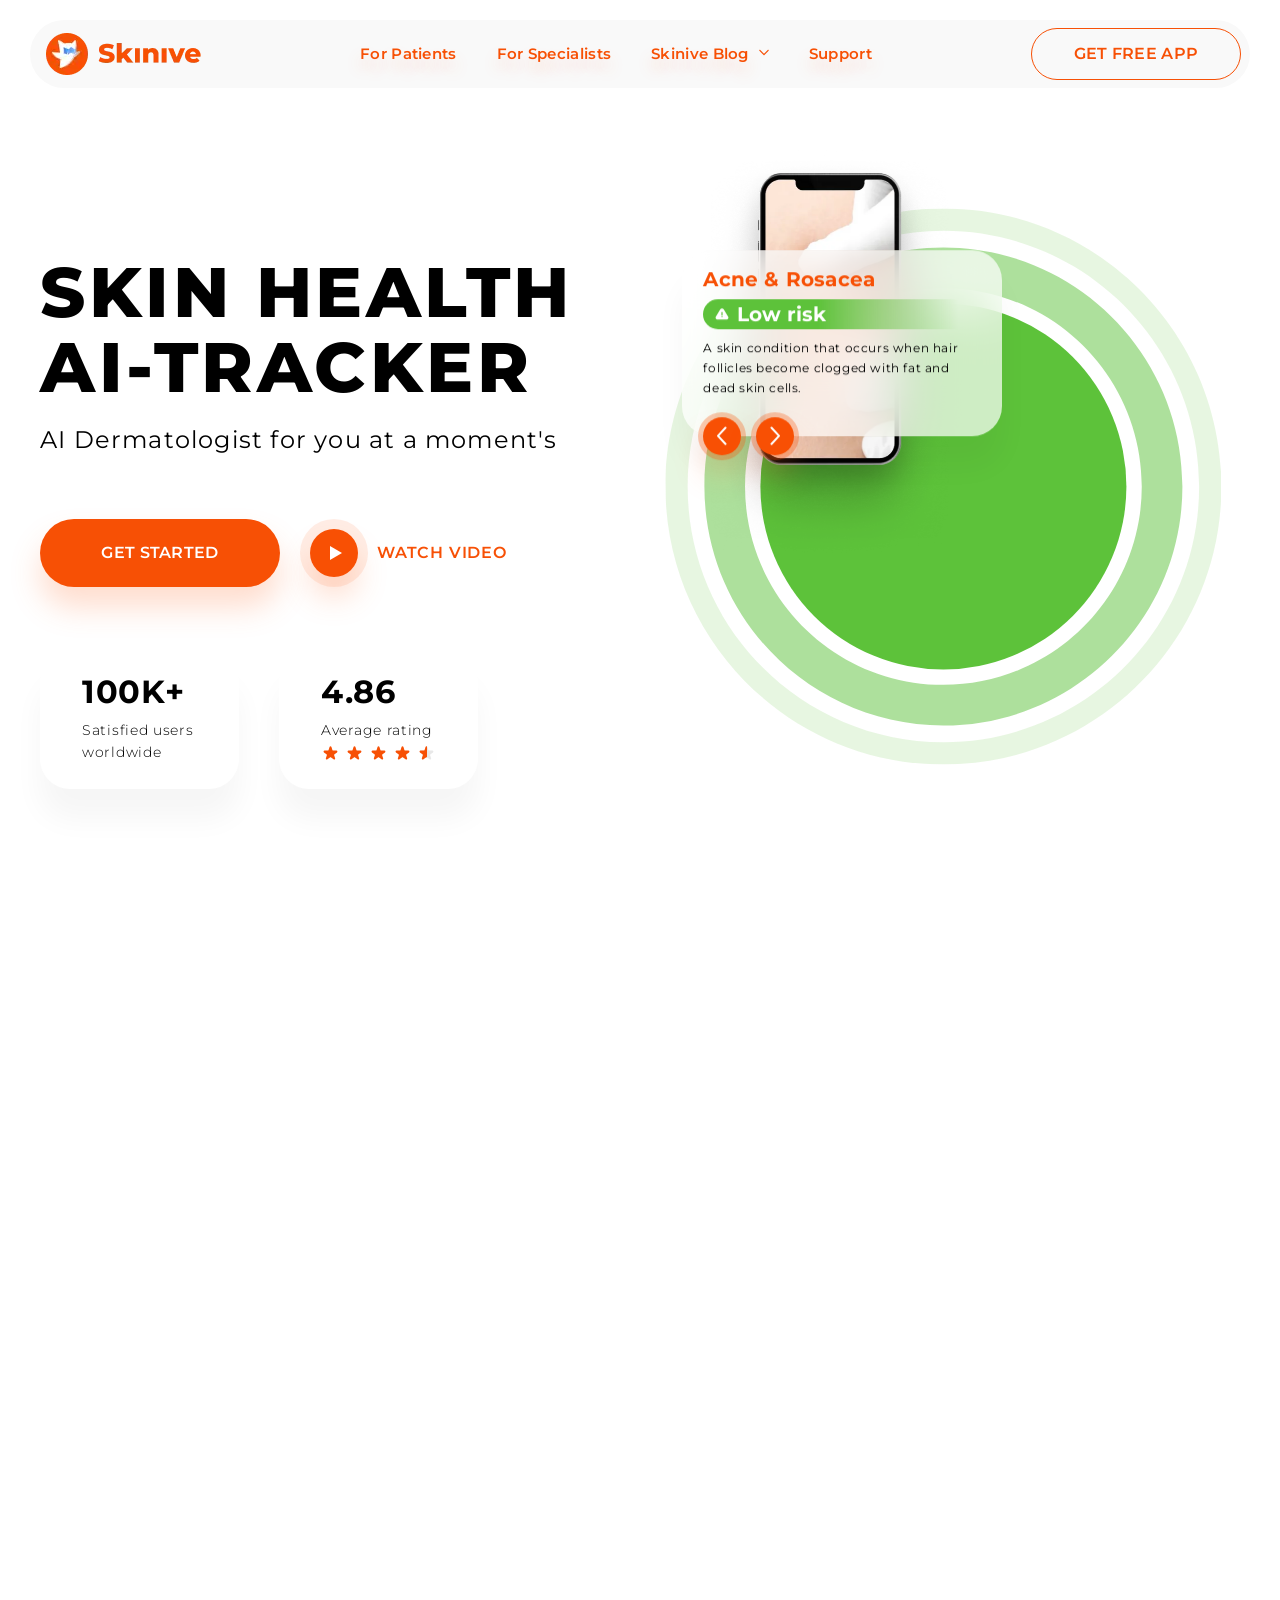
==== commit 2ca9ed22: "Add files via upload" ====
--- a/index.html
+++ b/index.html
@@ -5,8 +5,8 @@
    <meta charset="UTF-8">
    <meta http-equiv="X-UA-Compatible" content="IE=edge">
    <meta name="viewport" content="width=device-width, initial-scale=1.0">
-   <link rel="stylesheet" href="css/style.min.css?_v=20221212164538">
-   <link rel="stylesheet" href="files/swiper/css/swiper-bundle.min.css?_v=20221212164538">
+   <link rel="stylesheet" href="css/style.min.css?_v=20221219194932">
+   <link rel="stylesheet" href="files/swiper/css/swiper-bundle.min.css?_v=20221219194932">
    <title>Skin Health AI-Tracker</title>
 </head>
 
@@ -989,11 +989,11 @@
    </div>
 </footer>
    </div>
-   <script src="js/script.min.js?_v=20221212164538"></script>
-   <script src="files/swiper/js/swiper-bundle.min.js?_v=20221212164538"></script>
-   <script src="files/swiper/js/home-slider-settings.js?_v=20221212164538"></script>
-   <script src="files/js/plyr.min.js?_v=20221212164538"></script>
-   <!--<script src="files/js/animation-elements.min.js?_v=20221212164538"></script>-->
+   <script src="js/script.min.js?_v=20221219194932"></script>
+   <script src="files/swiper/js/swiper-bundle.min.js?_v=20221219194932"></script>
+   <script src="files/swiper/js/home-slider-settings.js?_v=20221219194932"></script>
+   <script src="files/js/plyr.min.js?_v=20221219194932"></script>
+   <!--<script src="files/js/animation-elements.min.js?_v=20221219194932"></script>-->
 </body>
 
 </html>
--- a/css/style.min.css
+++ b/css/style.min.css
@@ -1 +1 @@
-@charset "UTF-8";@font-face{font-family:Montserrat;font-display:swap;src:url(../fonts/Montserrat-Bold.woff2) format("woff2"),url(../fonts/Montserrat-Bold.woff) format("woff");font-weight:700;font-style:normal}@font-face{font-family:Montserrat;font-display:swap;src:url(../fonts/Montserrat-ExtraBold.woff2) format("woff2"),url(../fonts/Montserrat-ExtraBold.woff) format("woff");font-weight:800;font-style:normal}@font-face{font-family:Montserrat;font-display:swap;src:url(../fonts/Montserrat-Light.woff2) format("woff2"),url(../fonts/Montserrat-Light.woff) format("woff");font-weight:300;font-style:normal}@font-face{font-family:Montserrat;font-display:swap;src:url(../fonts/Montserrat-Medium.woff2) format("woff2"),url(../fonts/Montserrat-Medium.woff) format("woff");font-weight:500;font-style:normal}@font-face{font-family:Montserrat;font-display:swap;src:url(../fonts/Montserrat-Regular.woff2) format("woff2"),url(../fonts/Montserrat-Regular.woff) format("woff");font-weight:400;font-style:normal}@font-face{font-family:Montserrat;font-display:swap;src:url(../fonts/Montserrat-SemiBold.woff2) format("woff2"),url(../fonts/Montserrat-SemiBold.woff) format("woff");font-weight:600;font-style:normal}*,::after,::before{box-sizing:border-box;margin:0;padding:0}button{background:0 0;border:none;cursor:pointer}img,picture{height:auto;max-width:100%;vertical-align:top}/*! normalize.css v8.0.1 | MIT License | github.com/necolas/normalize.css */html{line-height:1.15;-webkit-text-size-adjust:100%}body{margin:0}main{display:block}h1{font-size:2em;margin:.67em 0}hr{box-sizing:content-box;height:0;overflow:visible}pre{font-family:monospace,monospace;font-size:1em}a{background-color:transparent}abbr[title]{border-bottom:none;text-decoration:underline;-webkit-text-decoration:underline dotted;text-decoration:underline dotted}b,strong{font-weight:700}code,kbd,samp{font-family:monospace,monospace;font-size:1em}small{font-size:80%}sub,sup{font-size:75%;line-height:0;position:relative;vertical-align:baseline}sub{bottom:-.25em}sup{top:-.5em}img{border-style:none}button,input,optgroup,select,textarea{font-family:inherit;font-size:100%;line-height:1.15;margin:0}button,input{overflow:visible}button,select{text-transform:none}[type=button],[type=reset],[type=submit],button{-webkit-appearance:button}[type=button]::-moz-focus-inner,[type=reset]::-moz-focus-inner,[type=submit]::-moz-focus-inner,button::-moz-focus-inner{border-style:none;padding:0}[type=button]:-moz-focusring,[type=reset]:-moz-focusring,[type=submit]:-moz-focusring,button:-moz-focusring{outline:1px dotted ButtonText}fieldset{padding:.35em .75em .625em}legend{box-sizing:border-box;color:inherit;display:table;max-width:100%;padding:0;white-space:normal}progress{vertical-align:baseline}textarea{overflow:auto}[type=checkbox],[type=radio]{box-sizing:border-box;padding:0}[type=number]::-webkit-inner-spin-button,[type=number]::-webkit-outer-spin-button{height:auto}[type=search]{-webkit-appearance:textfield;outline-offset:-2px}[type=search]::-webkit-search-decoration{-webkit-appearance:none}::-webkit-file-upload-button{-webkit-appearance:button;font:inherit}details{display:block}summary{display:list-item}template{display:none}[hidden]{display:none}body,html{height:100%;overflow-x:hidden}.wrapper{display:flex;flex-direction:column;min-height:100vh;max-width:1460px;margin-left:auto;margin-right:auto;padding-left:30px;padding-right:30px}main.main{flex:1}body{background-color:#fff;color:#000;font-family:Montserrat,sans-serif;font-style:normal;font-weight:400;margin:0}body._lock{overflow:hidden}.n_container{margin-left:auto;margin-right:auto;max-width:1200px}h1,h2,h3,h4,h5,h6{font-weight:700}.n_object-fit{left:0;height:100%;-o-object-fit:cover;object-fit:cover;position:absolute;top:0;width:100%;z-index:1}.wrap-image{height:100%;position:relative;width:100%}.wrap-image.loaded img{opacity:1}.wrap-image.loaded .sk-spinner{opacity:0!important}.wrap-image img{opacity:0;transition:all .3s ease .3s;z-index:1}.wrap-image .sk-spinner{z-index:0}.wrap-map{background-color:#f5f5f5;height:500px;margin-bottom:35px;position:relative;width:100%}.wrap-map iframe{border:0;height:100%;position:relative;width:100%}._loading-icon{height:50px}._loading-icon{position:relative}.sk-spinner-pulse{animation:sk-spinner-pulse 1s infinite ease-in-out;background-color:#337ab7;border-radius:100%;height:50px;width:50px}@keyframes sk-spinner-pulse{0%{transform:scale(0)}100%{opacity:0;transform:scale(1)}}.sk-spinner{margin-left:-25px;margin-top:-25px;position:absolute;left:50%;top:50%}body.lock{overflow:hidden}.popup{background:rgba(17,62,106,.5);color:#14618c;height:100%;left:0;opacity:0;position:fixed;transition:all .6s ease 0s;top:0;overflow-y:auto;overflow-x:hidden;visibility:hidden;width:100%;z-index:100}.popup.open{opacity:1;visibility:visible}.popup__body{align-items:center;display:flex;justify-content:center;min-height:100vh;padding-bottom:50px;padding-right:50px;padding-left:50px;padding-top:50px}.popup__content{background-color:#fff;border-radius:20px;max-width:670px;padding-bottom:55px;padding-left:86px;padding-right:95px;padding-top:58px;position:relative}.popup__content-image{padding:0!important}.popup__content-image img{max-width:100%;vertical-align:top}.popup__content.default-video{background:0 0;border-radius:0}.popup__content.default-video video{max-width:100%}.popup__close{color:#1a1a1a;position:absolute;right:15px;top:6px}.popup-video .popup__content{height:392px;width:695px;position:relative}.popup-video .popup__content iframe{left:0;height:100%;-o-object-fit:cover;object-fit:cover;position:absolute;top:0;width:100%}.hidden-link,button{cursor:pointer}.hidden-link{color:#56a4ff;text-decoration:none}.hidden-link,a{transition:all .3s ease 0s;text-decoration:none}::-moz-placeholder{color:inherit}::placeholder{color:inherit}.header{left:0;position:absolute;right:0;top:0;width:100%;z-index:100}.header__wrap-logo{min-width:155px}.header__wrapper{background-color:transparent;left:0;position:fixed;transition:background-color .3s ease 0s;top:20px;width:100%;z-index:100}.header__wrapper .n_container{align-items:center;background-color:#f9f9f9;border-radius:90px;display:flex;height:68px;justify-content:space-between;padding-left:16px;padding-right:9px;position:relative;transition:height .3s ease 0s}.header-container{position:relative}.header__button{align-items:center;border:1px solid #f75005;border-radius:40px;color:#f75005;display:flex;justify-content:center;font-size:16px;line-height:24px;font-weight:600;height:52px;letter-spacing:.02em;padding:16px 25px 17px;transition:all .3s ease 0s;text-align:center}.header .menu__icon{display:none;font-size:0}.header .menu__list{list-style:none}.header .menu__list>li{position:relative}.header .menu-item{position:relative}.header .menu__link,.header .menu__sub-link{transition:all .3s ease 0s}.header .menu__sub-list li{list-style:none}.header .menu__arrow{bottom:1px;display:block;height:10px;font-size:0;overflow:hidden;margin-left:10px;position:relative;transition:transform .3s ease 0s;top:0;width:10px}.header .menu__arrow svg{left:0;max-width:100%;position:absolute;top:0}body._touch .header .menu__list>li._active .menu__sub-list{top:calc(100% - 0px)}body._pc .header .menu__list>li:hover .menu__sub-list{opacity:1;pointer-events:all;transform:perspective(400px) rotateX(0);visibility:visible}body._touch .header .menu__list{flex:1 1 auto}body._touch .header .menu__list>li{align-items:center;display:flex;flex-wrap:wrap}body._touch .header .menu__list>li._active .menu__sub-list{display:block;opacity:1;pointer-events:all;transform:translate(0,0);visibility:visible}body._touch .header .menu__list>li._active .menu__arrow{transform:scale(1,-1)}body._pc .header .menu__list>li:hover .menu__arrow{top:0}.first-screen{padding-bottom:50px;padding-top:118px}.first-screen__item{position:relative}.first-screen__item-content{height:100%;position:relative;width:100%}.first-screen__item-content-bg{left:50%;position:absolute;transform:translate(-60%,-62%);top:50%;z-index:-1}.first-screen__above-title{font-size:48px;line-height:72px;letter-spacing:.01em;margin-bottom:13px}.first-screen__above-title span{color:silver;font-weight:700;text-decoration-line:line-through}.first-screen__title{font-size:70px;font-weight:800;line-height:75px;letter-spacing:.05em;margin:0 0 18px;text-transform:uppercase}.first-screen__title span{color:#f75005}.first-screen__text{font-size:24px;line-height:34px;letter-spacing:.05em}.first-screen__wrap-buttons{display:flex;margin-top:62px}.first-screen__button{align-items:center;background-color:#f75005;box-shadow:0 20px 30px rgba(255,120,60,.25);border-radius:40px;color:#fff;display:flex;justify-content:center;height:68px;font-size:16px;font-weight:600;line-height:24px;letter-spacing:.02em;padding:16px 25px 17px;text-align:center;width:240px}.first-screen__watch-video{align-items:center;color:#f75005;display:flex;font-size:16px;font-weight:600;line-height:28px;letter-spacing:.05em}.first-screen__watch-video-circle{align-items:center;background-color:#f75005;box-shadow:0 20px 30px rgba(255,120,60,.25);border-radius:50%;cursor:pointer;display:flex;justify-content:center;height:48px;margin-left:30px;margin-right:19px;position:relative;transition:all .3s ease 0s;width:48px}.first-screen__watch-video-circle svg{left:2px;position:relative;z-index:2}.first-screen__watch-video-circle:hover::after{animation:pulse-icon 1.2s infinite ease-in-out;opacity:1}.first-screen__watch-video-circle::after{background-color:#f75005;border-radius:50%;content:"";cursor:pointer;display:block;height:68px;left:50%;position:absolute;transform:translate(-50%,-50%);top:50%;opacity:.1;transition:.3s;width:68px;z-index:1}.first-screen__blocks{display:flex;margin-top:66px}.first-screen__block{background-color:#fff;box-shadow:0 30px 30px rgba(0,0,0,.04);box-sizing:border-box;border-radius:30px;padding:22px 42px 22px;width:199px}.first-screen__block:nth-child(1){margin-right:40px}.first-screen__block-number{font-size:32px;font-weight:700;line-height:34px;letter-spacing:.02em;margin:0 0 10px;text-transform:uppercase}.first-screen__block-text{font-size:14px;font-weight:300;line-height:22px;letter-spacing:.05em}.first-screen__block svg{margin-top:3px}.first-screen .fs-slider{height:806px;transition:opacity .3s;transform:translate(16%,-13%)}.first-screen .fs-slider.deley{opacity:0;pointer-events:none}.first-screen .fs-slider__block-wrap-arrow{bottom:0;display:flex;position:absolute;transform:translateY(50%);z-index:5}.first-screen .fs-slider__slide{opacity:0!important}.first-screen .fs-slider__slide.swiper-slide-active{opacity:1!important}.first-screen .fs-slider__wrapper{position:relative;z-index:5}.first-screen .fs-slider__wrap-image img{position:relative}.first-screen .fs-slider__block{background:rgba(255,255,255,.7);box-shadow:0 30px 30px rgba(0,0,0,.04);-webkit-backdrop-filter:blur(25px);backdrop-filter:blur(25px);border-radius:30px;bottom:31%;padding:9px 21px 0;position:absolute;left:-12%;width:320px;z-index:10}.first-screen .fs-slider__block-title{color:#f75005;font-size:20px;font-weight:700;line-height:40px;letter-spacing:.01em}.first-screen .fs-slider__block-label{align-items:center;border-radius:20px;display:flex;height:30px;padding-left:12px;padding-right:12px;width:271px;max-width:100%}.first-screen .fs-slider__block-label.low-risk{background:linear-gradient(90deg,#5dc23a 42.29%,rgba(93,194,58,0) 94.08%)}.first-screen .fs-slider__block-label.medium-risk{background:linear-gradient(90deg,#f3ad23 42.29%,rgba(243,173,35,0) 94.08%)}.first-screen .fs-slider__block-label.high-risk{background:linear-gradient(90deg,#f54119 42.29%,rgba(245,65,25,0) 94.08%)}.first-screen .fs-slider__block-label p{color:#fff;font-size:20px;font-weight:700;line-height:24px;padding-left:8px}.first-screen .fs-slider__block-wrap-text{padding-top:9px}.first-screen .fs-slider__block-wrap-text p{font-size:12px;line-height:20px;letter-spacing:.05em}.first-screen .fs-slider__block-wrap-arrow{position:relative}.first-screen .fs-slider .fs-slider-button-next,.first-screen .fs-slider .fs-slider-button-prev{align-items:center;background-color:#f75005;box-shadow:0 20px 30px rgba(255,120,60,.25);border-radius:50%;cursor:pointer;display:flex;justify-content:center;height:38px;position:relative;transition:all .3s ease 0s;width:38px;z-index:1}.first-screen .fs-slider .fs-slider-button-next:not(.swiper-button-disabled):hover::after,.first-screen .fs-slider .fs-slider-button-prev:not(.swiper-button-disabled):hover::after{animation:playpulsecircle 1.2s infinite ease-in-out}.first-screen .fs-slider .fs-slider-button-next.swiper-button-disabled,.first-screen .fs-slider .fs-slider-button-prev.swiper-button-disabled{cursor:default;pointer-events:none}.first-screen .fs-slider .fs-slider-button-next::after,.first-screen .fs-slider .fs-slider-button-prev::after{background-color:#f75005;border-radius:50%;content:"";display:block;height:48px;left:50%;position:absolute;transform:translate(-50%,-50%);top:50%;opacity:.3;transition:.3s;width:48px;z-index:0}.first-screen .fs-slider .fs-slider-button-next svg,.first-screen .fs-slider .fs-slider-button-prev svg{position:relative;z-index:1}.first-screen .fs-slider .fs-slider-button-next{margin-left:15px}.start-your-jouney{padding-bottom:30px;padding-top:50px}.start-your-jouney__text-above-title{color:#f75005;font-size:24px;font-weight:700;line-height:34px;letter-spacing:.01em;margin-bottom:20px}.start-your-jouney__title{font-size:64px;font-weight:700;line-height:72px;letter-spacing:.01em;margin-bottom:59px;max-width:860px}.start-your-jouney__wrap-video{max-width:992px;margin-left:auto;margin-right:auto;padding-bottom:39%;position:relative}.take-care-of-skin{padding-bottom:60px;padding-top:30px}.take-care-of-skin__text-above-title{color:#f75005;font-size:24px;font-weight:700;line-height:34px;letter-spacing:.01em;margin-bottom:17px}.take-care-of-skin__title{font-size:64px;line-height:72px;font-weight:700;letter-spacing:.01em}.take-care-of-skin__icons{display:flex;justify-content:space-between;padding-bottom:30px;margin-left:-15px;margin-right:-15px;margin-top:15px}.take-care-of-skin__wrap-icon{align-items:center;display:flex;height:60px;margin-left:10px;margin-right:10px;width:auto}.take-care-of-skin__wrap-icon img{max-height:100%;max-width:100%}.take-care-of-skin__blockText p{color:#8a8a8a;font-size:16px;font-weight:300;line-height:28px;letter-spacing:.02em}.take-care-of-skin__blocks{margin-top:60px}.take-care-of-skin__block{border-radius:38px;display:flex}.take-care-of-skin__block:nth-child(1){background:linear-gradient(169.62deg,#ff8f5c -8.51%,#f75005 104.74%);box-shadow:0 20px 30px rgba(255,120,60,.25)}.take-care-of-skin__block:nth-child(2){background:linear-gradient(169.62deg,#7976fd -8.51%,#504de5 104.74%);box-shadow:0 20px 30px rgba(83,80,231,.25)}.take-care-of-skin__block:nth-child(3){background:linear-gradient(169.62deg,#a980ff -8.51%,#733aed 104.74%);box-shadow:0 20px 30px rgba(122,67,239,.25)}.take-care-of-skin__block-title{color:#fff;font-size:24px;font-weight:700;line-height:36px;letter-spacing:.01em}.take-care-of-skin__block-text{margin-bottom:-5px;padding-top:8px}.take-care-of-skin__block-text p{color:#fff;font-size:16px;font-weight:500;line-height:28px;letter-spacing:.05em}.take-care-of-skin__block-wrap-arrow{align-items:center;display:flex;justify-content:flex-end}.take-care-of-skin__block-link{align-items:center;background-color:transparent;border-radius:50%;color:#fff;cursor:pointer;display:flex;justify-content:center;height:46px;position:relative;transition:all .3s ease 0s;width:46px}.take-care-of-skin__block-link:hover{background-color:#fff;box-shadow:0 20px 30px rgba(255,120,60,.25);color:#f75005}.take-care-of-skin__block-link:hover::after{animation:pulse-icon 1.2s infinite ease-in-out;background-color:#fff}.take-care-of-skin__block-link:hover .take-care-of-skin__link-wrap-icon{z-index:1}.take-care-of-skin__block-link::after{background-color:transparent;border-radius:50%;content:"";display:block;height:60px;left:50%;position:absolute;transform:translate(-50%,-50%);top:50%;opacity:.3;transition:all .3s ease 0s;width:60px;z-index:0}.take-care-of-skin__block-link-wrap-icon{transition:all .3s ease 0s;z-index:1}.key-features{padding-top:60px}.key-features__item:nth-child(1) .key-features-bg-item-one{position:absolute;left:0;transform:translateY(-50%);top:60%;z-index:-1}.key-features__title{font-size:64px;line-height:72px;letter-spacing:.01em}.key-features__block-text{font-size:22px;font-weight:500;line-height:34px;letter-spacing:.05em;padding-right:10px}.key-features__block-image{border-radius:8px;height:calc(100% - 45px);margin:22.5px;width:calc(100% - 45px)}.key-features__block-wrap-icon{align-items:center;background:linear-gradient(280.23deg,#f75005 -.43%,#ff7436 116.24%);border-radius:30px;height:95px;display:flex;justify-content:center;margin-right:30px;min-width:95px}.key-features__block-wrap-image{position:relative}.key-features__buttons{display:flex;max-width:455px;margin:68px auto 0}.key-features__button{border-radius:40px;box-shadow:0 20px 30px rgba(255,120,60,.25);margin-left:3.5px;margin-right:3.5px}.who-we-serve{background:linear-gradient(280.23deg,#f75005 -.43%,#ff7436 116.24%),#fff;border-radius:100px;margin-bottom:100px;margin-top:92px;padding-bottom:118px;padding-left:30px;padding-right:30px;padding-top:106px;position:relative}.who-we-serve .n_container{position:relative;z-index:1}.who-we-serve__text-above-title{font-size:24px;font-size:24px;font-weight:700;line-height:34px;letter-spacing:.01em;margin:0}.who-we-serve__title{font-size:64px;font-weight:600;line-height:72px;letter-spacing:.01em;margin-top:28px}.who-we-serve .block-info-numbers{margin-top:-20px;padding-bottom:30px;padding-left:50px;padding-right:50px;padding-top:44px}.who-we-serve .block-info-numbers__number,.who-we-serve .block-info-numbers__text{text-align:center}.who-we-serve .block-info-numbers__number{color:#fff;font-size:64px;font-weight:800;line-height:75px;letter-spacing:.02em;margin:0;text-transform:uppercase}.who-we-serve .block-info-numbers__text{color:#fff;font-size:24px;font-weight:700;line-height:33px;letter-spacing:.01em;margin:0}.who-we-serve .block-info-numbers__bottom{align-items:center;display:flex;flex-wrap:wrap;justify-content:center;margin-top:16px}.who-we-serve .block-info-numbers__bottom p{font-size:16px;line-height:24px;letter-spacing:.01em;margin-bottom:12px;margin-top:12px}.who-we-serve .block-info-numbers__today{background-color:#fff;border-radius:7px;height:40px;margin-left:19px;margin-right:19px;padding-bottom:11px;padding-top:9px;text-align:center}.who-we-serve .block-info-numbers__today p{font-size:16px;font-weight:600;line-height:22px;letter-spacing:.01em;margin:0;white-space:nowrap}.who-we-serve .block-info-numbers__today p span{margin-left:11%;white-space:nowrap}.who-we-serve__wrap-counters{display:flex;flex-wrap:wrap;margin-left:-15px;margin-right:-15px;margin-top:61px}.who-we-serve__counter{margin-left:15px;margin-right:15px;width:calc(17% - 30px)}.who-we-serve__counter:first-child{display:flex;justify-content:flex-start;position:relative;width:calc(23% - 30px)}.who-we-serve__counter:first-child::after{background-color:#fff;content:"";display:block;height:57px;position:absolute;right:-16px;top:26px;width:2px}.who-we-serve__counter:nth-child(2){width:calc(23% - 30px)}.who-we-serve__counter-number,.who-we-serve__counter-text{text-align:center}.who-we-serve__counter-number{color:#fff;font-size:50px;font-weight:700;line-height:75px;letter-spacing:.02em;text-transform:uppercase}.who-we-serve__counter-text{color:#fff;font-size:18px;font-weight:600;line-height:28px;letter-spacing:.05em;margin-top:5px}.who-we-serve__illustration{position:absolute;right:0;z-index:0}.who-we-serve__illustration.deskstop{top:0}.who-we-serve__illustration.mobile{bottom:0;height:100%}.world-better{padding-bottom:74px;padding-top:100px}.world-better__items{margin-bottom:60px}.world-better .swiper-container-autoheight .swiper-wrapper{align-items:normal}.world-better #world-better-wrap-arrows{display:flex}.world-better__sw-btn-next,.world-better__sw-btn-prev{align-items:center;background-color:#f75005;box-shadow:0 20px 30px rgba(255,120,60,.25);border-radius:50%;cursor:pointer;display:flex;justify-content:center;height:48px;position:relative;transition:all .3s ease 0s;width:48px}.world-better__sw-btn-next:not(.swiper-button-disabled):hover::after,.world-better__sw-btn-prev:not(.swiper-button-disabled):hover::after{animation:play-pulse-circle 1.2s infinite ease-in-out}.world-better__sw-btn-next.swiper-button-disabled,.world-better__sw-btn-prev.swiper-button-disabled{cursor:default;pointer-events:none}.world-better__sw-btn-next::after,.world-better__sw-btn-prev::after{background-color:#f75005;border-radius:50%;content:"";display:block;height:60px;left:50%;position:absolute;transform:translate(-50%,-50%);top:50%;opacity:.3;transition:.3s;width:60px;z-index:-1}.world-better__sw-btn-next{margin-left:18px}.world-better__title{font-size:64px;line-height:72px;letter-spacing:.01em}.world-better .world-better-wrap-arrows{position:relative}.world-better .wrap-slider{overflow:hidden}.world-better-slider__wrapper{height:auto!important}.world-better-slider__slide{background-color:#f9f9f9;border-radius:38px;height:auto;display:flex;flex-direction:column;padding:25px;transition:all .3s ease 0s}.world-better-slider__slide:hover{background-color:#f3f3f3}.world-better-slider__slide:hover .world-better-slider__permalink-wrap-icon{background-color:#f75005;box-shadow:0 20px 30px rgba(255,120,60,.25);color:#fff;margin-left:24px}.world-better-slider__slide:hover .world-better-slider__permalink-wrap-icon::after{animation:pulse-icon 1.2s infinite ease-in-out}.world-better-slider__wrap-image{border-radius:20px;height:auto;overflow:hidden;padding-bottom:81%;position:relative}.world-better-slider__wrap-text{padding-bottom:38px;padding-top:31px}.world-better-slider__wrap-text p{font-size:20px;font-weight:600;line-height:28px;letter-spacing:.05em}.world-better-slider__wrap-data-permalink{align-items:center;display:flex;flex-wrap:wrap;justify-content:space-between;margin-top:auto;padding-bottom:5px;width:100%}.world-better-slider__data{font-size:16px;line-height:28px;letter-spacing:.05em;margin-right:auto;padding-right:12px}.world-better-slider__permalink{align-items:center;color:#f75005;display:flex;font-size:16px;font-weight:600;line-height:18px;letter-spacing:.05em;white-space:nowrap}.world-better-slider__permalink .world-better-slider__permalink-wrap-icon{align-items:center;border-radius:50%;color:inherit;display:inline-flex;justify-content:center;height:46px;margin-left:8px;position:relative;transition:.4s;width:46px}.world-better-slider__permalink .world-better-slider__permalink-wrap-icon::after{background-color:#fff;opacity:.3!important;border-radius:50%;content:"";display:block;height:65px;display:block;left:50%;position:absolute;transform:translate(-50%,-50%);top:50%;width:65px;z-index:1}.world-better .swiper-wrapper{align-items:stretch}.world-better__form{background-color:#f9f9f9;border-radius:57.5px;display:flex;height:86px;margin-left:auto;margin-right:auto;margin-top:40px;padding:9px 11px;width:824px;max-width:100%}.world-better .world-better-form__field{background:0 0;border:none;color:#8e8e8e;height:100%;font-size:16px;line-height:28px;letter-spacing:.05em;padding-left:39px;padding-right:20px;outline:0;width:100%}.world-better .world-better-form__field::-moz-placeholder{color:inherit}.world-better .world-better-form__field::placeholder{color:inherit}.world-better .world-better-form__submit{background-color:#f75005;box-shadow:0 20px 30px rgba(255,120,60,.25);border-radius:40px;color:#fff;font-size:16px;font-weight:600;line-height:24px;letter-spacing:.02em;min-width:283px;max-width:283px;padding-left:20px;padding-right:20px;text-align:center}.supported-by{padding-top:74px}.supported-by__title{font-size:35px;font-weight:600;line-height:72px;margin:0 0 56px;text-align:center}.supported-by__blocks{display:flex;flex-wrap:wrap;margin:-20px}.supported-by__block{align-items:center;background-color:#fff;box-shadow:0 30px 30px rgba(0,0,0,.04);border-radius:30px;display:flex;justify-content:center;height:74px;margin:20px 10px;min-width:158px;padding-left:30px;padding-right:30px}.supported-by__block:hover img{filter:grayscale(0)}.supported-by__block img{filter:grayscale(1);transition:all .3s ease 0s}@keyframes pulse-icon{0%{height:46px;width:46px}100%{height:65px;opacity:0;width:65px}}@keyframes play-pulse{100%{height:65px;width:65px}}@keyframes play-pulse-circle{0%{height:48px;opacity:1;width:48px}100%{height:65px;opacity:0;width:65px}}@keyframes playpulsecircle{0%{height:38px;opacity:1;width:38px}100%{height:48px;opacity:0;width:48px}}main.main.get-skinive{padding-top:142px}.get-skinive__items{margin-top:128px;position:relative}.get-skinive__item-content{height:100%;position:relative;width:100%;z-index:1}.get-skinive__item-block-image{z-index:-1}.get-skinive__item-block-qr-code{align-items:center;background-color:#fff;box-shadow:0 30px 30px rgba(0,0,0,.04);border-radius:30px;bottom:7%;display:flex;justify-content:center;left:6%;height:210px;padding:20px;position:absolute;width:210px}.get-skinive__wrap-content #skinive-app{display:block;opacity:1}.get-skinive__wrap-content #skinive-md{display:none;opacity:0}.get-skinive__wrap-content.mds #skinive-app{display:none;opacity:0}.get-skinive__wrap-content.mds #skinive-md{display:block;opacity:1}.get-skinive__tabs{align-items:center;background-color:#fff;border:1px solid #f75005;border-radius:40px;display:flex;height:68px;margin-left:auto;margin-right:auto;position:relative;width:494px;max-width:100%}.get-skinive__tabs span{color:#f75005;cursor:pointer;font-size:16px;font-weight:600;line-height:24px;letter-spacing:.02em;position:relative;text-align:center;-webkit-user-select:none;-moz-user-select:none;user-select:none;width:50%;z-index:0}.get-skinive__tabs-button{align-items:center;background-color:#f75005;border-radius:40px;cursor:default;display:flex;height:66px;left:-1px;padding:16px 25px 17px;position:absolute;text-align:center;transition:position .3s ease 0s;top:0;width:247px;max-width:50%;z-index:1}.get-skinive__tabs-button.active{left:auto;right:-1px}.get-skinive__tabs-button.active span:nth-child(1){display:none}.get-skinive__tabs-button.active span:nth-child(2){display:block}.get-skinive__tabs-button span{color:#fff;cursor:default;width:100%}.get-skinive__tabs-button span:nth-child(2){display:none}.get-skinive__tab-content{transition:all .3s ease 0s}.get-skinive__title{font-size:70px;font-weight:800;line-height:75px;letter-spacing:.05em;margin:0 0 17px}.get-skinive__text{font-size:24px;font-weight:300;line-height:34px;letter-spacing:.05em}.get-skinive__buttons{margin-top:38px}.get-skinive__button{box-shadow:0 20px 30px rgba(255,120,60,.25);border-radius:40px;height:63px}.get-skinive__button:first-child{margin-right:3px}.get-skinive__wrap-text{margin-top:72px}.get-skinive__wrap-text p{font-size:18px;line-height:28px;letter-spacing:.05em;text-align:right}.get-skinive__wrap-social{background-color:#fff;box-shadow:0 30px 30px rgba(0,0,0,.04);border-radius:30px;margin-top:-22px;padding:35px 43px 8px;width:318px}.get-skinive__wrap-social p{font-size:14px;font-weight:300;line-height:22px;letter-spacing:.05em}.get-skinive__social-icons{display:flex;margin-top:12px;transform:translateX(-7%)}.get-skinive__social-icon{color:#f75005;list-style:none}.get-skinive__social-icon svg{transition:all .3s ease 0s;height:54px;width:auto}.get-skinive__bg-illustration{left:50%;transform:translate(-22%,-35%);position:absolute;top:0;z-index:-1}.get-skinive__bg-illustration.app{min-width:1180px}.get-skinive__bg-illustration.md{min-width:1400px}.about-page{padding-top:202px}.about-fs{margin-bottom:242px;position:relative}.about-fs__title{font-size:70px;font-weight:800;line-height:75px;letter-spacing:.05em;text-transform:uppercase}.about-fs__block-text{padding-top:35px}.about-fs__block-text p{font-size:22px;font-weight:500;line-height:36px;letter-spacing:.05em}.about-fs__link{align-items:center;border:1px solid #f75005;border-radius:40px;color:#f75005;display:flex;justify-content:center;height:52px;font-size:16px;font-weight:600;line-height:24px;margin-top:39px;padding:16px 25px 17px;transition:.3s;width:232px;max-width:100%}.about-fs__link:hover{background-color:#f75005;color:#fff}.about-skinive-ai-accuracy{padding-bottom:26px}.about-skinive-ai-accuracy__title{font-size:64px;line-height:72px}.about-skinive-ai-accuracy__block-text{margin-left:auto;margin-right:auto;padding-bottom:30px;padding-top:41px;max-width:1001px}.about-skinive-ai-accuracy__block-text p{color:#000;font-size:24px;font-weight:600;line-height:36px;letter-spacing:.05em;text-align:center}.about-skinive-ai-accuracy__block-data{align-items:center;display:flex;justify-content:flex-end;margin-bottom:24px}.about-skinive-ai-accuracy__data-text{letter-spacing:.01em}.about-skinive-ai-accuracy__wrap-data{display:flex}.about-skinive-ai-accuracy__data{align-items:center;color:#8a8a8a;display:flex;letter-spacing:.05em}.about-skinive-ai-accuracy__data::before{content:"";display:block}.about-skinive-ai-accuracy__data:nth-child(1){margin-right:39px}.about-skinive-ai-accuracy__data:nth-child(1)::before{background:linear-gradient(180deg,#d9d9d9 0,#f8f8f8 100%),#d7d7d7}.about-skinive-ai-accuracy__data:nth-child(2)::before{background:linear-gradient(180deg,#f75005 0,#ff7436 100%)}.about-skinive-ai-accuracy__schedule.mobile{width:100%}.about-skinive-ai-accuracy__wrap-schedule-text{display:flex;justify-content:center;margin-left:-10px;margin-right:-10px;padding-bottom:40px;padding-left:4%;padding-right:4%;padding-top:30px;max-width:1220px}.about-skinive-ai-accuracy__item-text{margin-left:10px;margin-right:10px;padding-left:1%;padding-right:1%;width:calc(20% - 20px)}.about-skinive-ai-accuracy__item-text:last-child p{font-weight:600}.about-skinive-ai-accuracy__item-text p{color:#1c1c1c;font-size:18px;line-height:24px;text-align:center}.about-skinive-ai-accuracy__bottom{background-color:#f9f9f9;border-radius:40px;padding:22px 20px 20px;width:100%}.about-skinive-ai-accuracy__bottom-text{color:#000;font-size:24px;font-weight:600;line-height:36px;letter-spacing:.05em;text-align:center}.about-skinive-ai-accuracy__bottom-button{align-items:center;background-color:#f75005;box-shadow:0 20px 30px rgba(255,120,60,.25);border-radius:40px;color:#fff;font-size:16px;font-weight:600;line-height:24px;display:flex;justify-content:center;height:58px;letter-spacing:.02em;padding:16px 35px 17px;text-align:center;width:100%}.about-publication-clinical{padding-bottom:91px;padding-top:74px}.about-publication-clinical__title{font-size:35px;font-weight:600;line-height:72px;margin:0 0 49px;text-align:center}.about-publication-clinical__blocks{display:flex;flex-wrap:wrap;margin:0 -11px}.about-publication-clinical__block{align-items:center;background-color:#fff;box-shadow:0 30px 30px rgba(0,0,0,.07);border-radius:30px;box-sizing:border-box;display:flex;justify-content:center;height:120px;margin:10px 11px;padding-left:30px;padding-right:30px;width:calc(20% - 22px)}.about-publication-clinical__block:hover img{filter:grayscale(0)}.about-publication-clinical__block img{filter:grayscale(1);max-height:90%;max-width:90%;transition:all .3s ease 0s}.about-values__title{font-size:64px;line-height:72px;margin:2px 0 42px}.about-values__content{height:510px;margin-left:auto;max-width:100%;position:relative}.about-values__blockText p{font-size:22px;font-style:italic;line-height:36px;letter-spacing:.05em;position:relative}.about-values__blockText p:not(:last-child){margin-bottom:20px}.about-values__blockText p:first-child::before{content:"“ ";left:-15px;position:absolute;top:0}.about-values__blockText p span{color:#f75005}.about-values__blockText p span.wrap-quote{color:#000;position:relative}.about-values__blockText p span.wrap-quote::after{content:" ”";right:-18px;position:absolute;top:-4px}.about-values__blockPhoto{box-shadow:0 30px 30px rgba(0,0,0,.04);border-radius:90px 90px 90px 0;color:#fff;height:510px;position:relative;width:459px;max-width:100%}.about-values__blockPhoto img{border-radius:90px 90px 90px 0;left:0;height:100%;-o-object-fit:cover;object-fit:cover;position:absolute;top:0;width:100%}.about-values__blockName{background:linear-gradient(280.23deg,#f75005 -.43%,#ff7436 116.24%);box-shadow:0 30px 30px rgba(0,0,0,.04);border-radius:60px 0;bottom:34px;color:#fff;left:-59px;padding-bottom:17px;padding-left:60px;padding-right:60px;padding-top:24px;position:absolute;width:400px;max-width:100%}.about-values__name{font-size:36px;line-height:36px;letter-spacing:.05em}.about-values__position{font-size:22px;line-height:36px;letter-spacing:.05em}.about-milestones{padding-bottom:0;padding-top:90px}.about-milestones__top-items{align-items:flex-end;display:flex}.about-milestones__top-item:nth-child(1){width:100%}.about-milestones__top-item:nth-child(2){display:none}.about-milestones__title{font-size:64px;line-height:72px}.about-milestones #about-milestones-wrap-arrows{display:flex;position:relative;top:-5px}.about-milestones__sw-btn-next,.about-milestones__sw-btn-prev{align-items:center;background-color:#f75005;box-shadow:0 20px 30px rgba(255,120,60,.25);border-radius:50%;cursor:pointer;display:flex;justify-content:center;height:48px;position:relative;transition:all .3s ease 0s;width:48px}.about-milestones__sw-btn-next:not(.swiper-button-disabled):hover::after,.about-milestones__sw-btn-prev:not(.swiper-button-disabled):hover::after{animation:play-pulse-circle 1.2s infinite ease-in-out}.about-milestones__sw-btn-next.swiper-button-disabled,.about-milestones__sw-btn-prev.swiper-button-disabled{cursor:default;pointer-events:none}.about-milestones__sw-btn-next::after,.about-milestones__sw-btn-prev::after{background-color:#f75005;border-radius:50%;content:"";display:block;height:60px;left:50%;position:absolute;transform:translate(-50%,-50%);top:50%;opacity:.3;transition:.3s;width:60px;z-index:-1}.about-milestones__sw-btn-next{margin-left:18px}.about-milestones__wrap-slider{margin-top:50px;position:relative}.about-milestones__slider-line{background:#eaeaea;border-radius:1px;height:2px;position:absolute;top:58px;width:100%}.about-milestones__slider-line-bg{background:linear-gradient(270deg,#f75005 0,#f9f9f9 100%);border-radius:1px;font-size:0;height:2px;position:relative;width:calc(86% - 3px)}.about-milestones__slider-line-circle{align-items:center;background-color:rgba(247,80,5,.2);border-radius:50%;display:flex;justify-content:center;height:16px;position:absolute;right:-8px;transform:translateY(-50%);top:50%;width:16px}.about-milestones__slider-line-doted{background-color:#f75005;border-radius:50%;border:2px solid #fff;display:block;height:8px;width:8px}.about-milestones__slide{text-align:left}.about-milestones__slide.swiper-slide-active .about-milestones__wrap-data{background:linear-gradient(280.23deg,#f75005 -.43%,#ff7436 116.24%);padding-left:17px}.about-milestones__slide.swiper-slide-active .about-milestones__data,.about-milestones__slide.swiper-slide-active .about-milestones__q{color:#fff}.about-milestones__slide.swiper-slide-active .about-milestones__q{background:0 0}.about-milestones__data,.about-milestones__wrap-data{transition:.6s}.about-milestones__wrap-data{align-items:center;display:inline-flex;border-radius:12px}.about-milestones__data{color:#f75005;font-size:32px;font-weight:700;line-height:36px;letter-spacing:.05em}.about-milestones__q{background-color:#f9f9f9;border-radius:12px;font-size:22px;line-height:36px;letter-spacing:.05em;order:-1;margin-left:12px;padding:5px 11px 3px 11px;transition:color .3s}.about-milestones__text{font-size:22px;font-weight:500;line-height:36px;letter-spacing:.05em}.about-milestones__text::before{background:#eaeaea;border-radius:1px;content:"";display:flex;justify-content:flex-start;height:2px;margin:24px auto 19px 0;width:24px}.about-vision{padding-top:88px}.about-vision__title{font-size:64px;line-height:72px;margin:0;margin-bottom:85px}.about-vision__items._init .about-vision__title::after{display:block}.about-vision__item{background:#f9f9f9;padding:37px 50px 68px;position:relative}.about-vision__blockTitle{color:#000;cursor:default;font-size:32px;font-weight:700;line-height:32px;letter-spacing:.05em;margin-bottom:20px;margin-right:110px;text-align:left}.about-vision__blockTitle::after{content:url(../images/svg/spoller-arrow.svg);position:absolute;right:24px;transition:.3s;top:17px}.about-vision__blockTitle._active::after{top:25px;transform:scale(1,-1)}.about-vision__wrap-icon{align-items:center;background:linear-gradient(280.23deg,#f75005 -.43%,#ff7436 116.24%);border-radius:30px;display:flex;justify-content:center;height:100px;padding:15px;position:absolute;right:50px;top:-30px;width:100px}.about-vision__blockText{color:#000;font-size:20px;font-weight:500;line-height:32px;letter-spacing:.05em}.about-our-products{padding-bottom:92px;padding-top:66px}.about-our-products__text-above-title{color:#f75005;font-size:24px;font-weight:700;line-height:34px;letter-spacing:.01em;margin-bottom:17px}.about-our-products__title{font-size:64px;line-height:72px;font-weight:700;letter-spacing:.01em}.about-our-products__icons{display:flex;justify-content:space-between;padding-bottom:30px;margin-left:-15px;margin-right:-15px;margin-top:15px}.about-our-products__wrap-icon{align-items:center;display:flex;height:60px;margin-left:10px;margin-right:10px;width:auto}.about-our-products__wrap-icon img{max-height:100%;max-width:100%}.about-our-products__blockText p{color:#8a8a8a;font-size:16px;font-weight:300;line-height:28px;letter-spacing:.02em}.about-our-products__blocks{margin-top:60px}.about-our-products__block{background-color:#f9f9f9;display:flex}.about-our-products__block-title{color:#000;font-size:24px;font-weight:700;line-height:36px;letter-spacing:.01em}.about-our-products__block-text{margin-bottom:-5px;padding-top:8px}.about-our-products__block-text p{color:#000;font-size:16px;font-weight:500;line-height:28px;letter-spacing:.05em}.about-our-products__block-wrap-arrow{align-items:center;display:flex;justify-content:flex-end}.about-our-products__block-link{align-items:center;background-color:transparent;border-radius:50%;color:#f75005;cursor:pointer;display:flex;justify-content:center;height:46px;position:relative;transition:all .3s ease 0s;width:46px}.about-our-products__block-link:hover{background-color:#f75005;box-shadow:0 20px 30px rgba(255,120,60,.25);color:#fff}.about-our-products__block-link:hover::after{animation:pulse-icon 1.2s infinite ease-in-out;background-color:#f75005}.about-our-products__block-link:hover .take-care-of-skin__link-wrap-icon{z-index:1}.about-our-products__block-link::after{background-color:transparent;border-radius:50%;content:"";display:block;height:60px;left:50%;position:absolute;transform:translate(-50%,-50%);top:50%;opacity:.3;transition:all .3s ease 0s;width:60px;z-index:0}.about-our-products__block-link-wrap-icon{transition:all .3s ease 0s;z-index:1}.about-our-products__block-link svg{position:relative;z-index:2}.about-our-products__wrap-image{height:80px;max-width:80px;min-width:80px;margin-right:19px}.about-lets-stay-in-touch{background:linear-gradient(280.23deg,#f75005 -.43%,#ff7436 116.24%),#fff;border-radius:90px;color:#fff;margin-bottom:10px;padding-bottom:41px;padding-left:35px;padding-right:35px;padding-top:63px;position:relative}.about-lets-stay-in-touch .n_container{max-width:824px;position:relative;z-index:1}.about-lets-stay-in-touch__submit,.about-lets-stay-in-touch__text,.about-lets-stay-in-touch__title{text-align:center}.about-lets-stay-in-touch__title{font-size:64px;line-height:72px;font-weight:600;letter-spacing:.01em;margin:0}.about-lets-stay-in-touch__wrap-text{padding-bottom:45px;padding-top:21px}.about-lets-stay-in-touch__text{font-size:22px;line-height:36px;font-weight:500;letter-spacing:.05em}.about-lets-stay-in-touch__text a{color:inherit;font-weight:600;text-decoration:underline}.about-lets-stay-in-touch__field{border:none;color:#8e8e8e;font-size:16px;line-height:28px;letter-spacing:.05em;outline:0;width:100%}.about-lets-stay-in-touch__submit{color:#fff;align-items:center;display:flex;justify-content:center;font-size:16px;font-weight:600;line-height:24px;letter-spacing:.02em;padding-left:15px;padding-right:15px;width:100%}.about-lets-stay-in-touch__illustration{position:absolute;right:0;transform:translateY(-50%);top:50%;z-index:0}.for-patients-page .first-screen__title{font-size:72px;font-weight:700;text-transform:capitalize}.for-patients-page .key-features{padding-bottom:59px}.for-patients-page .key-features__block-text{font-size:22px;font-weight:500;line-height:34px}.why-its-highly-important__overlay{background:rgba(17,62,106,.5);bottom:0;font-size:0;left:0;opacity:0;position:fixed;right:0;transition:all .3s ease 0s;top:0;z-index:-1}.why-its-highly-important__overlay.show{opacity:1;z-index:110}.for-patients-weekly-basis{margin-bottom:37px;margin-top:50px;position:relative}.for-patients-weekly-basis__read-more{background:#f9f9f9;border-radius:100px;left:0;padding-bottom:113px;padding-left:136px;padding-right:136px;padding-top:114px;position:absolute;right:0;opacity:0;transition:all .3s ease 0s;visibility:hidden;top:70px;z-index:120}.for-patients-weekly-basis__read-more.show{opacity:1;visibility:visible}.for-patients-weekly-basis__read-more-close{height:48px;position:absolute;right:76px;top:76px;width:48px}.for-patients-weekly-basis__read-more-close svg{max-height:100%;max-width:100%}.for-patients-weekly-basis__read-more-item:nth-child(2){display:flex;justify-content:center}.for-patients-weekly-basis__read-more-title{font-size:64px;line-height:72px;letter-spacing:.01em;margin-bottom:58px}.for-patients-weekly-basis__read-more-block-text p{font-size:20px;line-height:30px;letter-spacing:.01em}.for-patients-weekly-basis__read-more-block-text p:not(:last-child){margin-bottom:15px}.for-patients-weekly-basis__title{font-size:64px;line-height:72px;letter-spacing:.01em;margin-bottom:62px}.for-patients-weekly-basis__title span{color:#f75005}.for-patients-weekly-basis #for-patients-weekly-basis-wrap-arrows{display:flex}.for-patients-weekly-basis__sw-btn-next,.for-patients-weekly-basis__sw-btn-prev{align-items:center;background-color:#f75005;box-shadow:0 20px 30px rgba(255,120,60,.25);border-radius:50%;cursor:pointer;display:flex;justify-content:center;height:65.36px;position:relative;transition:all .3s ease 0s;width:65.36px}.for-patients-weekly-basis__sw-btn-next:not(.swiper-button-disabled):hover::after,.for-patients-weekly-basis__sw-btn-prev:not(.swiper-button-disabled):hover::after{animation:fpplay-pulse-circle 1.2s infinite ease-in-out}.for-patients-weekly-basis__sw-btn-next.swiper-button-disabled,.for-patients-weekly-basis__sw-btn-prev.swiper-button-disabled{cursor:default;pointer-events:none}.for-patients-weekly-basis__sw-btn-next::after,.for-patients-weekly-basis__sw-btn-prev::after{background-color:#f75005;border-radius:50%;content:"";display:block;height:82.56px;left:50%;position:absolute;transform:translate(-50%,-50%);top:50%;opacity:.3;transition:.3s;width:82.56px;z-index:-1}.for-patients-weekly-basis__sw-btn-next{margin-left:28px}.for-patients-weekly-basis__block{position:relative}.for-patients-weekly-basis-slider{overflow:hidden}.for-patients-weekly-basis__s-title{color:#f75005;font-size:40px;line-height:56px;font-weight:600;letter-spacing:.01em;text-align:center}.for-patients-weekly-basis__s-btn{align-items:center;border:1px solid #f75005;border-radius:40px;box-shadow:0 20px 30px rgba(255,120,60,.25);color:#f75005;display:flex;justify-content:center;height:52px;font-size:16px;font-weight:600;line-height:24px;letter-spacing:.02em;margin-left:auto;margin-right:auto;margin-top:40px;padding:16px 25px;transition:.3s;text-align:center}.for-patients-weekly-basis__s-btn:hover{background-color:#f75005;color:#fff}.for-patients-weekly-basis__wrap-title-text{box-sizing:border-box}.for-patients-weekly-basis__wrap-title-text h1,.for-patients-weekly-basis__wrap-title-text h2,.for-patients-weekly-basis__wrap-title-text h3,.for-patients-weekly-basis__wrap-title-text h4,.for-patients-weekly-basis__wrap-title-text h5{font-size:24px;line-height:32px;font-weight:600;letter-spacing:.01em;margin-bottom:19px}.for-patients-weekly-basis__wrap-title-text p{color:#1f1f1f;font-size:22px;line-height:28px}.for-patients-weekly-basis__step{color:#1f1f1f;font-size:32px;line-height:36px;font-weight:700;margin-bottom:19px}.for-patients-self-exam{padding-bottom:101px;padding-top:60px}.for-patients-self-exam__above-title{color:#f75005;font-size:24px;line-height:34px;letter-spacing:.01em;margin-bottom:17px}.for-patients-self-exam__title{font-size:64px;line-height:72px;letter-spacing:.01em;margin-bottom:62px}.for-patients-self-exam__block{display:flex}.for-patients-self-exam__block-title{font-size:32px;line-height:40px;margin-bottom:12px}.for-patients-self-exam__block-text{font-size:16px;font-weight:500;line-height:28px;letter-spacing:.05em;padding-right:10px}.for-patients-self-exam__block-image{background-color:#f9f9f9;border-radius:50px;display:block;overflow:hidden;height:720px;position:relative;width:100%}.for-patients-self-exam__block-image::before{background-color:rgba(161,161,161,.4);content:"";display:block;height:100%;left:0;position:absolute;top:0;width:100%;z-index:1}.for-patients-self-exam__block-image:hover .for-patients-self-exam__btn-play{height:88px;width:88px}.for-patients-self-exam__block-image:hover .for-patients-self-exam__btn-play svg{transform:scale(.85)}.for-patients-self-exam__block-wrap-icon{align-items:center;background-color:#f9f9f9;border-radius:30px;height:110px;display:flex;justify-content:center;margin-right:30px;min-width:110px}.for-patients-self-exam__block-wrap-icon.three svg{bottom:3px;left:3px;position:relative}.for-patients-self-exam__block-wrap-icon img,.for-patients-self-exam__block-wrap-icon svg{max-height:80%;max-width:80%}.for-patients-self-exam__image{height:100%;left:0;-o-object-fit:cover;object-fit:cover;-o-object-position:41% 55%;object-position:41% 55%;position:absolute;top:0;width:100%}.for-patients-self-exam__btn-play{align-items:center;background-color:#f75005;border-radius:50%;display:flex;justify-content:center;height:98px;left:50%;position:absolute;transition:.2s;transform:translate(-50%,-50%);top:50%;width:98px;z-index:2}.for-patients-skin-conditions{padding-bottom:77px;position:relative}.for-patients-skin-conditions__title{font-size:64px;line-height:72px;letter-spacing:.01em}.for-patients-skin-conditions__title span{color:#f75005}.for-patients-skin-conditions #for-patients-skin-conditions-wrap-arrows{display:flex}.for-patients-skin-conditions__sw-btn-next,.for-patients-skin-conditions__sw-btn-prev{align-items:center;background-color:#f75005;box-shadow:0 20px 30px rgba(255,120,60,.25);border-radius:50%;cursor:pointer;display:flex;justify-content:center;height:48px;position:relative;transition:all .3s ease 0s;width:48px}.for-patients-skin-conditions__sw-btn-next:not(.swiper-button-disabled):hover::after,.for-patients-skin-conditions__sw-btn-prev:not(.swiper-button-disabled):hover::after{animation:play-pulse-circle 1.2s infinite ease-in-out}.for-patients-skin-conditions__sw-btn-next.swiper-button-disabled,.for-patients-skin-conditions__sw-btn-prev.swiper-button-disabled{cursor:default;pointer-events:none}.for-patients-skin-conditions__sw-btn-next::after,.for-patients-skin-conditions__sw-btn-prev::after{background-color:#f75005;border-radius:50%;content:"";display:block;height:60px;left:50%;position:absolute;transform:translate(-50%,-50%);top:50%;opacity:.3;transition:.3s;width:60px;z-index:-1}.for-patients-skin-conditions__sw-btn-next{margin-left:18px}.for-patients-skin-conditions-slider{background-color:#f9f9f9;border-radius:38px;margin-top:58px;padding-bottom:67px;padding-left:30px;padding-right:30px;padding-top:71px;position:relative;overflow:hidden}.for-patients-skin-conditions__wrap-image{border-radius:50%;height:180px;position:relative;width:180px;overflow:hidden}.for-patients-skin-conditions__wrap-image img{height:100%;left:0;-o-object-fit:cover;object-fit:cover;position:absolute;top:0;width:100%}.for-patients-skin-conditions__wrap-title-text h1,.for-patients-skin-conditions__wrap-title-text h2,.for-patients-skin-conditions__wrap-title-text h3,.for-patients-skin-conditions__wrap-title-text h4,.for-patients-skin-conditions__wrap-title-text h5,.for-patients-skin-conditions__wrap-title-text h6{font-size:24px;font-weight:600;line-height:28px;margin-bottom:19px}.for-patients-skin-conditions__wrap-title-text p{font-size:20px;font-weight:500;line-height:32px}.for-patients-skin-conditions__wrap-title-text p a{color:#000}.for-patients-skin-conditions__swiper-pagination{align-items:center;display:flex;justify-content:center;margin-top:57px;position:relative;width:100%}.for-patients-skin-conditions__swiper-pagination .swiper-pagination-bullet{background-color:#f2f2f2;border-radius:50%;height:16px;margin:0 15px!important;position:relative;opacity:1;width:16px}.for-patients-skin-conditions__swiper-pagination .swiper-pagination-bullet-active{background-color:#f75005;height:22px;width:22px}.for-patients-skinive-app{background:linear-gradient(280.23deg,#f75005 -.43%,#ff7436 116.24%),#fff;margin-bottom:60px;padding-bottom:28px;padding-top:28px;position:relative}.for-patients-skinive-app .n_container{position:relative;z-index:1}.for-patients-skinive-app__bg{position:absolute;top:0}.for-patients-skinive-app__bg.dekstop{height:auto;min-width:1400px;left:50%;transform:translateX(-50%)}.for-patients-skinive-app__bg.mobile{height:100%;width:auto}.for-patients-skinive-app__item:nth-child(2){display:flex;justify-content:center}.for-patients-skinive-app__title{color:#fff;font-size:36px;line-height:54px;letter-spacing:.05em}.for-patients-skinive-app__wrap-buttons{display:flex}.for-patients-skinive-app__button{box-shadow:0 20px 30px rgba(255,120,60,.25);border-radius:40px;width:225px}.for-patients-skinive-app__button svg{max-width:100%}.for-patients-skinive-app__button:nth-child(2){margin-left:7px}.for-patients-stay-healthy{margin-bottom:54px}.for-patients-stay-healthy__title{font-size:64px;line-height:72px;letter-spacing:.01em;text-align:center}.for-patients-stay-healthy__wrap-icons{align-items:center;display:flex;justify-content:center;height:59px;margin-bottom:42px;margin-top:100px}.for-patients-stay-healthy__wrap-icons img{max-height:100%;margin-left:23px;margin-right:23px}.for-patients-stay-healthy__block-text{max-width:565px;margin-left:auto;margin-right:auto}.for-patients-stay-healthy__block-text p{font-size:18px;font-weight:300;line-height:30px;text-align:center;letter-spacing:.05em;text-align:center}@keyframes fpplay-pulse-circle{0%{height:60px;opacity:1;width:60px}100%{height:86px;opacity:0;width:86px}}.footer{background-color:#f9f9f9;border-radius:50px;margin-bottom:20px;padding:47px 20px 44px;position:relative;z-index:1}.footer__items{display:flex;flex-wrap:wrap}.footer__wrap-logo{margin-top:9px}.footer__wrap-this-project{align-items:flex-start;display:flex;margin-top:57px}.footer__wrap-this-project p{font-size:9px;line-height:12px}.footer__wrap-icon-this-project{min-width:46px;margin-right:19px}.footer__wrap-item-menu{margin-top:22px}.footer__wrap-item-menu .menu__list{align-items:center;display:flex}.footer__wrap-item-menu .menu-item{color:#f75005;font-size:16px;font-weight:600;line-height:24px;list-style:none;text-shadow:0 10px 15px rgba(255,120,60,.25)}.footer__wrap-item-menu .menu-item:not(:last-child){margin-right:56px}.footer__wrap-item-menu .menu-item a{color:inherit}.footer__wrap-copyright{margin-top:64px}.footer__wrap-copyright p{font-size:12px;font-weight:600;line-height:20px;letter-spacing:.05em}.footer__social-list{display:flex;justify-content:space-around;margin-top:49px;width:240px}.footer__social-list-item{color:#f75005;list-style:none}.footer__social-list-item svg{transition:all .3s ease 0s;height:54px;width:auto}.footer__button{background-color:#f75005;box-shadow:0 20px 30px rgba(255,120,60,.25);border-radius:40px;color:#fff;display:block;height:68px;font-weight:600;font-size:16px;line-height:24px;text-align:center;letter-spacing:.02em;min-width:240px;max-width:240px;padding:22px 25px}@keyframes plyr-progress{to{background-position:25px 0;background-position:var(--plyr-progress-loading-size,25px) 0}}@keyframes plyr-popup{0%{opacity:.5;transform:translateY(10px)}to{opacity:1;transform:translateY(0)}}@keyframes plyr-fade-in{0%{opacity:0}to{opacity:1}}.plyr{-moz-osx-font-smoothing:grayscale;-webkit-font-smoothing:antialiased;align-items:center;direction:ltr;display:flex;flex-direction:column;font-family:inherit;font-family:var(--plyr-font-family,inherit);font-variant-numeric:tabular-nums;font-weight:400;font-weight:var(--plyr-font-weight-regular,400);line-height:1.7;line-height:var(--plyr-line-height,1.7);max-width:100%;min-width:200px;position:relative;text-shadow:none;transition:box-shadow .3s ease;z-index:0}.plyr audio,.plyr iframe,.plyr video{display:block;height:100%;width:100%}.plyr button{font:inherit;line-height:inherit;width:auto}.plyr:focus{outline:0}.plyr--full-ui{box-sizing:border-box}.plyr--full-ui *,.plyr--full-ui :after,.plyr--full-ui :before{box-sizing:inherit}.plyr--full-ui a,.plyr--full-ui button,.plyr--full-ui input,.plyr--full-ui label{touch-action:manipulation}.plyr__badge{background:#4a5464;background:var(--plyr-badge-background,#4a5464);border-radius:2px;border-radius:var(--plyr-badge-border-radius,2px);color:#fff;color:var(--plyr-badge-text-color,#fff);font-size:9px;font-size:var(--plyr-font-size-badge,9px);line-height:1;padding:3px 4px}.plyr--full-ui ::-webkit-media-text-track-container{display:none}.plyr__captions{animation:plyr-fade-in .3s ease;bottom:0;display:none;font-size:13px;font-size:var(--plyr-font-size-small,13px);left:0;padding:10px;padding:var(--plyr-control-spacing,10px);position:absolute;text-align:center;transition:transform .4s ease-in-out;width:100%}.plyr__captions span:empty{display:none}.plyr--captions-active .plyr__captions{display:block}.plyr:not(.plyr--hide-controls) .plyr__controls:not(:empty)~.plyr__captions{transform:translateY(-40px);transform:translateY(calc(var(--plyr-control-spacing,10px) * -4))}.plyr__caption{background:rgba(0,0,0,.8);background:var(--plyr-captions-background,rgba(0,0,0,.8));border-radius:2px;-webkit-box-decoration-break:clone;box-decoration-break:clone;color:#fff;color:var(--plyr-captions-text-color,#fff);line-height:185%;padding:.2em .5em;white-space:pre-wrap}.plyr__caption div{display:inline}.plyr__control{background:0 0;border:0;border-radius:3px;border-radius:var(--plyr-control-radius,3px);color:inherit;cursor:pointer;flex-shrink:0;overflow:visible;padding:7px;padding:calc(var(--plyr-control-spacing,10px) * .7);position:relative;transition:all .3s ease}.plyr__control svg{fill:currentColor;display:block;height:18px;height:var(--plyr-control-icon-size,18px);pointer-events:none;width:18px;width:var(--plyr-control-icon-size,18px)}.plyr__control:focus{outline:0}.plyr__control.plyr__tab-focus{outline:3px dotted #00b2ff;outline:var(--plyr-tab-focus-color,var(--plyr-color-main,var(--plyr-color-main,#00b2ff))) dotted 3px;outline-offset:2px}a.plyr__control{text-decoration:none}.plyr__control.plyr__control--pressed .icon--not-pressed,.plyr__control.plyr__control--pressed .label--not-pressed,.plyr__control:not(.plyr__control--pressed) .icon--pressed,.plyr__control:not(.plyr__control--pressed) .label--pressed,a.plyr__control:after,a.plyr__control:before{display:none}.plyr--full-ui ::-webkit-media-controls{display:none}.plyr__controls{align-items:center;display:flex;justify-content:flex-end;text-align:center}.plyr__controls .plyr__progress__container{flex:1;min-width:0}.plyr__controls .plyr__controls__item{margin-left:2.5px;margin-left:calc(var(--plyr-control-spacing,10px)/ 4)}.plyr__controls .plyr__controls__item:first-child{margin-left:0;margin-right:auto}.plyr__controls .plyr__controls__item.plyr__progress__container{padding-left:2.5px;padding-left:calc(var(--plyr-control-spacing,10px)/ 4)}.plyr__controls .plyr__controls__item.plyr__time{padding:0 5px;padding:0 calc(var(--plyr-control-spacing,10px)/ 2)}.plyr__controls .plyr__controls__item.plyr__progress__container:first-child,.plyr__controls .plyr__controls__item.plyr__time+.plyr__time,.plyr__controls .plyr__controls__item.plyr__time:first-child{padding-left:0}.plyr [data-plyr=airplay],.plyr [data-plyr=captions],.plyr [data-plyr=fullscreen],.plyr [data-plyr=pip],.plyr__controls:empty{display:none}.plyr--airplay-supported [data-plyr=airplay],.plyr--captions-enabled [data-plyr=captions],.plyr--fullscreen-enabled [data-plyr=fullscreen],.plyr--pip-supported [data-plyr=pip]{display:inline-block}.plyr__menu{display:flex;position:relative}.plyr__menu .plyr__control svg{transition:transform .3s ease}.plyr__menu .plyr__control[aria-expanded=true] svg{transform:rotate(90deg)}.plyr__menu .plyr__control[aria-expanded=true] .plyr__tooltip{display:none}.plyr__menu__container{animation:plyr-popup .2s ease;background:hsla(0deg,0%,100%,.9);background:var(--plyr-menu-background,hsla(0deg,0%,100%,.9));border-radius:4px;bottom:100%;box-shadow:0 1px 2px rgba(0,0,0,.15);box-shadow:var(--plyr-menu-shadow,0 1px 2px rgba(0,0,0,.15));color:#4a5464;color:var(--plyr-menu-color,#4a5464);font-size:15px;font-size:var(--plyr-font-size-base,15px);margin-bottom:10px;position:absolute;right:-3px;text-align:left;white-space:nowrap;z-index:3}.plyr__menu__container>div{overflow:hidden;transition:height .35s cubic-bezier(.4,0,.2,1),width .35s cubic-bezier(.4,0,.2,1)}.plyr__menu__container:after{border:4px solid transparent;border-top-color:hsla(0deg,0%,100%,.9);border:var(--plyr-menu-arrow-size,4px) solid transparent;border-top-color:var(--plyr-menu-background,hsla(0deg,0%,100%,.9));content:"";height:0;position:absolute;right:14px;right:calc(var(--plyr-control-icon-size,18px)/ 2 + var(--plyr-control-spacing,10px) * .7 - var(--plyr-menu-arrow-size,4px)/ 2);top:100%;width:0}.plyr__menu__container [role=menu]{padding:7px;padding:calc(var(--plyr-control-spacing,10px) * .7)}.plyr__menu__container [role=menuitem],.plyr__menu__container [role=menuitemradio]{margin-top:2px}.plyr__menu__container [role=menuitem]:first-child,.plyr__menu__container [role=menuitemradio]:first-child{margin-top:0}.plyr__menu__container .plyr__control{align-items:center;color:#4a5464;color:var(--plyr-menu-color,#4a5464);display:flex;font-size:13px;font-size:var(--plyr-font-size-menu,var(--plyr-font-size-small,13px));padding:4.66667px 10.5px;padding:calc(var(--plyr-control-spacing,10px) * .7 / 1.5) calc(var(--plyr-control-spacing,10px) * .7 * 1.5);-webkit-user-select:none;-moz-user-select:none;user-select:none;width:100%}.plyr__menu__container .plyr__control>span{align-items:inherit;display:flex;width:100%}.plyr__menu__container .plyr__control:after{border:4px solid transparent;border:var(--plyr-menu-item-arrow-size,4px) solid transparent;content:"";position:absolute;top:50%;transform:translateY(-50%)}.plyr__menu__container .plyr__control--forward{padding-right:28px;padding-right:calc(var(--plyr-control-spacing,10px) * .7 * 4)}.plyr__menu__container .plyr__control--forward:after{border-left-color:#728197;border-left-color:var(--plyr-menu-arrow-color,#728197);right:6.5px;right:calc(var(--plyr-control-spacing,10px) * .7 * 1.5 - var(--plyr-menu-item-arrow-size,4px))}.plyr__menu__container .plyr__control--forward.plyr__tab-focus:after,.plyr__menu__container .plyr__control--forward:hover:after{border-left-color:currentColor}.plyr__menu__container .plyr__control--back{font-weight:400;font-weight:var(--plyr-font-weight-regular,400);margin:7px;margin:calc(var(--plyr-control-spacing,10px) * .7);margin-bottom:3.5px;margin-bottom:calc(var(--plyr-control-spacing,10px) * .7 / 2);padding-left:28px;padding-left:calc(var(--plyr-control-spacing,10px) * .7 * 4);position:relative;width:calc(100% - 14px);width:calc(100% - var(--plyr-control-spacing,10px) * .7 * 2)}.plyr__menu__container .plyr__control--back:after{border-right-color:#728197;border-right-color:var(--plyr-menu-arrow-color,#728197);left:6.5px;left:calc(var(--plyr-control-spacing,10px) * .7 * 1.5 - var(--plyr-menu-item-arrow-size,4px))}.plyr__menu__container .plyr__control--back:before{background:#dcdfe5;background:var(--plyr-menu-back-border-color,#dcdfe5);box-shadow:0 1px 0 #fff;box-shadow:0 1px 0 var(--plyr-menu-back-border-shadow-color,#fff);content:"";height:1px;left:0;margin-top:3.5px;margin-top:calc(var(--plyr-control-spacing,10px) * .7 / 2);overflow:hidden;position:absolute;right:0;top:100%}.plyr__menu__container .plyr__control--back.plyr__tab-focus:after,.plyr__menu__container .plyr__control--back:hover:after{border-right-color:currentColor}.plyr__menu__container .plyr__control[role=menuitemradio]{padding-left:7px;padding-left:calc(var(--plyr-control-spacing,10px) * .7)}.plyr__menu__container .plyr__control[role=menuitemradio]:after,.plyr__menu__container .plyr__control[role=menuitemradio]:before{border-radius:100%}.plyr__menu__container .plyr__control[role=menuitemradio]:before{background:rgba(0,0,0,.1);content:"";display:block;flex-shrink:0;height:16px;margin-right:10px;margin-right:var(--plyr-control-spacing,10px);transition:all .3s ease;width:16px}.plyr__menu__container .plyr__control[role=menuitemradio]:after{background:#fff;border:0;height:6px;left:12px;opacity:0;top:50%;transform:translateY(-50%) scale(0);transition:transform .3s ease,opacity .3s ease;width:6px}.plyr__menu__container .plyr__control[role=menuitemradio][aria-checked=true]:before{background:#00b2ff;background:var(--plyr-control-toggle-checked-background,var(--plyr-color-main,var(--plyr-color-main,#00b2ff)))}.plyr__menu__container .plyr__control[role=menuitemradio][aria-checked=true]:after{opacity:1;transform:translateY(-50%) scale(1)}.plyr__menu__container .plyr__control[role=menuitemradio].plyr__tab-focus:before,.plyr__menu__container .plyr__control[role=menuitemradio]:hover:before{background:rgba(35,40,47,.1)}.plyr__menu__container .plyr__menu__value{align-items:center;display:flex;margin-left:auto;margin-right:-5px;margin-right:calc(var(--plyr-control-spacing,10px) * .7 * -1 + 2px);overflow:hidden;padding-left:24.5px;padding-left:calc(var(--plyr-control-spacing,10px) * .7 * 3.5);pointer-events:none}.plyr--full-ui input[type=range]{-webkit-appearance:none;-moz-appearance:none;appearance:none;background:0 0;border:0;border-radius:26px;border-radius:calc(var(--plyr-range-thumb-height,13px) * 2);color:#00b2ff;color:var(--plyr-range-fill-background,var(--plyr-color-main,var(--plyr-color-main,#00b2ff)));display:block;height:19px;height:calc(var(--plyr-range-thumb-active-shadow-width,3px) * 2 + var(--plyr-range-thumb-height,13px));margin:0;min-width:0;padding:0;transition:box-shadow .3s ease;width:100%}.plyr--full-ui input[type=range]::-webkit-slider-runnable-track{background:0 0;background-image:linear-gradient(90deg,currentColor 0,transparent 0);background-image:linear-gradient(to right,currentColor var(--value,0),transparent var(--value,0));border:0;border-radius:2.5px;border-radius:calc(var(--plyr-range-track-height,5px)/ 2);height:5px;height:var(--plyr-range-track-height,5px);-webkit-transition:box-shadow .3s ease;transition:box-shadow .3s ease;-webkit-user-select:none;user-select:none}.plyr--full-ui input[type=range]::-webkit-slider-thumb{-webkit-appearance:none;appearance:none;background:#fff;background:var(--plyr-range-thumb-background,#fff);border:0;border-radius:100%;box-shadow:0 1px 1px rgba(35,40,47,.15),0 0 0 1px rgba(35,40,47,.2);box-shadow:var(--plyr-range-thumb-shadow,0 1px 1px rgba(35,40,47,.15),0 0 0 1px rgba(35,40,47,.2));height:13px;height:var(--plyr-range-thumb-height,13px);margin-top:-4px;margin-top:calc((var(--plyr-range-thumb-height,13px) - var(--plyr-range-track-height,5px))/ 2 * -1);position:relative;-webkit-transition:all .2s ease;transition:all .2s ease;width:13px;width:var(--plyr-range-thumb-height,13px)}.plyr--full-ui input[type=range]::-moz-range-track{background:0 0;border:0;border-radius:2.5px;border-radius:calc(var(--plyr-range-track-height,5px)/ 2);height:5px;height:var(--plyr-range-track-height,5px);-moz-transition:box-shadow .3s ease;transition:box-shadow .3s ease;-moz-user-select:none;user-select:none}.plyr--full-ui input[type=range]::-moz-range-thumb{background:#fff;background:var(--plyr-range-thumb-background,#fff);border:0;border-radius:100%;box-shadow:0 1px 1px rgba(35,40,47,.15),0 0 0 1px rgba(35,40,47,.2);box-shadow:var(--plyr-range-thumb-shadow,0 1px 1px rgba(35,40,47,.15),0 0 0 1px rgba(35,40,47,.2));height:13px;height:var(--plyr-range-thumb-height,13px);position:relative;-moz-transition:all .2s ease;transition:all .2s ease;width:13px;width:var(--plyr-range-thumb-height,13px)}.plyr--full-ui input[type=range]::-moz-range-progress{background:currentColor;border-radius:2.5px;border-radius:calc(var(--plyr-range-track-height,5px)/ 2);height:5px;height:var(--plyr-range-track-height,5px)}.plyr--full-ui input[type=range]::-ms-track{color:transparent}.plyr--full-ui input[type=range]::-ms-fill-upper,.plyr--full-ui input[type=range]::-ms-track{background:0 0;border:0;border-radius:2.5px;border-radius:calc(var(--plyr-range-track-height,5px)/ 2);height:5px;height:var(--plyr-range-track-height,5px);-ms-transition:box-shadow .3s ease;transition:box-shadow .3s ease;user-select:none}.plyr--full-ui input[type=range]::-ms-fill-lower{background:0 0;background:currentColor;border:0;border-radius:2.5px;border-radius:calc(var(--plyr-range-track-height,5px)/ 2);height:5px;height:var(--plyr-range-track-height,5px);-ms-transition:box-shadow .3s ease;transition:box-shadow .3s ease;user-select:none}.plyr--full-ui input[type=range]::-ms-thumb{background:#fff;background:var(--plyr-range-thumb-background,#fff);border:0;border-radius:100%;box-shadow:0 1px 1px rgba(35,40,47,.15),0 0 0 1px rgba(35,40,47,.2);box-shadow:var(--plyr-range-thumb-shadow,0 1px 1px rgba(35,40,47,.15),0 0 0 1px rgba(35,40,47,.2));height:13px;height:var(--plyr-range-thumb-height,13px);margin-top:0;position:relative;-ms-transition:all .2s ease;transition:all .2s ease;width:13px;width:var(--plyr-range-thumb-height,13px)}.plyr--full-ui input[type=range]::-ms-tooltip{display:none}.plyr--full-ui input[type=range]::-moz-focus-outer{border:0}.plyr--full-ui input[type=range]:focus{outline:0}.plyr--full-ui input[type=range].plyr__tab-focus::-webkit-slider-runnable-track{outline:3px dotted #00b2ff;outline:var(--plyr-tab-focus-color,var(--plyr-color-main,var(--plyr-color-main,#00b2ff))) dotted 3px;outline-offset:2px}.plyr--full-ui input[type=range].plyr__tab-focus::-moz-range-track{outline:3px dotted #00b2ff;outline:var(--plyr-tab-focus-color,var(--plyr-color-main,var(--plyr-color-main,#00b2ff))) dotted 3px;outline-offset:2px}.plyr--full-ui input[type=range].plyr__tab-focus::-ms-track{outline:3px dotted #00b2ff;outline:var(--plyr-tab-focus-color,var(--plyr-color-main,var(--plyr-color-main,#00b2ff))) dotted 3px;outline-offset:2px}.plyr__poster{background-color:#000;background-color:var(--plyr-video-background,var(--plyr-video-background,#000));background-position:50% 50%;background-repeat:no-repeat;background-size:contain;height:100%;left:0;opacity:0;position:absolute;top:0;transition:opacity .2s ease;width:100%;z-index:1}.plyr--stopped.plyr__poster-enabled .plyr__poster{opacity:1}.plyr--youtube.plyr--paused.plyr__poster-enabled:not(.plyr--stopped) .plyr__poster{display:none}.plyr__time{font-size:13px;font-size:var(--plyr-font-size-time,var(--plyr-font-size-small,13px))}.plyr__time+.plyr__time:before{content:"⁄";margin-right:10px;margin-right:var(--plyr-control-spacing,10px)}.plyr__tooltip{background:hsla(0deg,0%,100%,.9);background:var(--plyr-tooltip-background,hsla(0deg,0%,100%,.9));border-radius:5px;border-radius:var(--plyr-tooltip-radius,5px);bottom:100%;box-shadow:0 1px 2px rgba(0,0,0,.15);box-shadow:var(--plyr-tooltip-shadow,0 1px 2px rgba(0,0,0,.15));color:#4a5464;color:var(--plyr-tooltip-color,#4a5464);font-size:13px;font-size:var(--plyr-font-size-small,13px);font-weight:400;font-weight:var(--plyr-font-weight-regular,400);left:50%;line-height:1.3;margin-bottom:10px;margin-bottom:calc(var(--plyr-control-spacing,10px)/ 2 * 2);opacity:0;padding:5px 7.5px;padding:calc(var(--plyr-control-spacing,10px)/ 2) calc(var(--plyr-control-spacing,10px)/ 2 * 1.5);pointer-events:none;position:absolute;transform:translate(-50%,10px) scale(.8);transform-origin:50% 100%;transition:transform .2s ease .1s,opacity .2s ease .1s;white-space:nowrap;z-index:2}.plyr__tooltip:before{border-left:4px solid transparent;border-left:var(--plyr-tooltip-arrow-size,4px) solid transparent;border-right:4px solid transparent;border-right:var(--plyr-tooltip-arrow-size,4px) solid transparent;border-top:4px solid hsla(0deg,0%,100%,.9);border-top:var(--plyr-tooltip-arrow-size,4px) solid var(--plyr-tooltip-background,hsla(0deg,0%,100%,.9));bottom:-4px;bottom:calc(var(--plyr-tooltip-arrow-size,4px) * -1);content:"";height:0;left:50%;position:absolute;transform:translateX(-50%);width:0;z-index:2}.plyr .plyr__control.plyr__tab-focus .plyr__tooltip,.plyr .plyr__control:hover .plyr__tooltip,.plyr__tooltip--visible{opacity:1;transform:translate(-50%) scale(1)}.plyr .plyr__control:hover .plyr__tooltip{z-index:3}.plyr__controls>.plyr__control:first-child .plyr__tooltip,.plyr__controls>.plyr__control:first-child+.plyr__control .plyr__tooltip{left:0;transform:translateY(10px) scale(.8);transform-origin:0 100%}.plyr__controls>.plyr__control:first-child .plyr__tooltip:before,.plyr__controls>.plyr__control:first-child+.plyr__control .plyr__tooltip:before{left:16px;left:calc(var(--plyr-control-icon-size,18px)/ 2 + var(--plyr-control-spacing,10px) * .7)}.plyr__controls>.plyr__control:last-child .plyr__tooltip{left:auto;right:0;transform:translateY(10px) scale(.8);transform-origin:100% 100%}.plyr__controls>.plyr__control:last-child .plyr__tooltip:before{left:auto;right:16px;right:calc(var(--plyr-control-icon-size,18px)/ 2 + var(--plyr-control-spacing,10px) * .7);transform:translateX(50%)}.plyr__controls>.plyr__control:first-child .plyr__tooltip--visible,.plyr__controls>.plyr__control:first-child+.plyr__control .plyr__tooltip--visible,.plyr__controls>.plyr__control:first-child+.plyr__control.plyr__tab-focus .plyr__tooltip,.plyr__controls>.plyr__control:first-child+.plyr__control:hover .plyr__tooltip,.plyr__controls>.plyr__control:first-child.plyr__tab-focus .plyr__tooltip,.plyr__controls>.plyr__control:first-child:hover .plyr__tooltip,.plyr__controls>.plyr__control:last-child .plyr__tooltip--visible,.plyr__controls>.plyr__control:last-child.plyr__tab-focus .plyr__tooltip,.plyr__controls>.plyr__control:last-child:hover .plyr__tooltip{transform:translate(0) scale(1)}.plyr__progress{left:6.5px;left:calc(var(--plyr-range-thumb-height,13px) * .5);margin-right:13px;margin-right:var(--plyr-range-thumb-height,13px);position:relative}.plyr__progress input[type=range],.plyr__progress__buffer{margin-left:-6.5px;margin-left:calc(var(--plyr-range-thumb-height,13px) * -.5);margin-right:-6.5px;margin-right:calc(var(--plyr-range-thumb-height,13px) * -.5);width:calc(100% + 13px);width:calc(100% + var(--plyr-range-thumb-height,13px))}.plyr__progress input[type=range]{position:relative;z-index:2}.plyr__progress .plyr__tooltip{left:0;max-width:120px;overflow-wrap:break-word;white-space:normal}.plyr__progress__buffer{-webkit-appearance:none;background:0 0;border:0;border-radius:100px;height:5px;height:var(--plyr-range-track-height,5px);left:0;margin-top:-2.5px;margin-top:calc(var(--plyr-range-track-height,5px)/ 2 * -1);padding:0;position:absolute;top:50%}.plyr__progress__buffer::-webkit-progress-bar{background:0 0}.plyr__progress__buffer::-webkit-progress-value{background:currentColor;border-radius:100px;min-width:5px;min-width:var(--plyr-range-track-height,5px);-webkit-transition:width .2s ease;transition:width .2s ease}.plyr__progress__buffer::-moz-progress-bar{background:currentColor;border-radius:100px;min-width:5px;min-width:var(--plyr-range-track-height,5px);-moz-transition:width .2s ease;transition:width .2s ease}.plyr__progress__buffer::-ms-fill{border-radius:100px;-ms-transition:width .2s ease;transition:width .2s ease}.plyr--loading .plyr__progress__buffer{animation:plyr-progress 1s linear infinite;background-image:linear-gradient(-45deg,rgba(35,40,47,.6) 25%,transparent 0,transparent 50%,rgba(35,40,47,.6) 0,rgba(35,40,47,.6) 75%,transparent 0,transparent);background-image:linear-gradient(-45deg,var(--plyr-progress-loading-background,rgba(35,40,47,.6)) 25%,transparent 25%,transparent 50%,var(--plyr-progress-loading-background,rgba(35,40,47,.6)) 50%,var(--plyr-progress-loading-background,rgba(35,40,47,.6)) 75%,transparent 75%,transparent);background-repeat:repeat-x;background-size:25px 25px;background-size:var(--plyr-progress-loading-size,25px) var(--plyr-progress-loading-size,25px);color:transparent}.plyr--video.plyr--loading .plyr__progress__buffer{background-color:hsla(0deg,0%,100%,.25);background-color:var(--plyr-video-progress-buffered-background,hsla(0deg,0%,100%,.25))}.plyr--audio.plyr--loading .plyr__progress__buffer{background-color:rgba(193,200,209,.6);background-color:var(--plyr-audio-progress-buffered-background,rgba(193,200,209,.6))}.plyr__progress__marker{background-color:#fff;background-color:var(--plyr-progress-marker-background,#fff);border-radius:1px;height:5px;height:var(--plyr-range-track-height,5px);position:absolute;top:50%;transform:translate(-50%,-50%);width:3px;width:var(--plyr-progress-marker-width,3px);z-index:3}.plyr__volume{align-items:center;display:flex;max-width:110px;min-width:80px;position:relative;width:20%}.plyr__volume input[type=range]{margin-left:5px;margin-left:calc(var(--plyr-control-spacing,10px)/ 2);margin-right:5px;margin-right:calc(var(--plyr-control-spacing,10px)/ 2);position:relative;z-index:2}.plyr--is-ios .plyr__volume{min-width:0;width:auto}.plyr--audio{display:block}.plyr--audio .plyr__controls{background:#fff;background:var(--plyr-audio-controls-background,#fff);border-radius:inherit;color:#4a5464;color:var(--plyr-audio-control-color,#4a5464);padding:10px;padding:var(--plyr-control-spacing,10px)}.plyr--audio .plyr__control.plyr__tab-focus,.plyr--audio .plyr__control:hover,.plyr--audio .plyr__control[aria-expanded=true]{background:#00b2ff;background:var(--plyr-audio-control-background-hover,var(--plyr-color-main,var(--plyr-color-main,#00b2ff)));color:#fff;color:var(--plyr-audio-control-color-hover,#fff)}.plyr--full-ui.plyr--audio input[type=range]::-webkit-slider-runnable-track{background-color:rgba(193,200,209,.6);background-color:var(--plyr-audio-range-track-background,var(--plyr-audio-progress-buffered-background,rgba(193,200,209,.6)))}.plyr--full-ui.plyr--audio input[type=range]::-moz-range-track{background-color:rgba(193,200,209,.6);background-color:var(--plyr-audio-range-track-background,var(--plyr-audio-progress-buffered-background,rgba(193,200,209,.6)))}.plyr--full-ui.plyr--audio input[type=range]::-ms-track{background-color:rgba(193,200,209,.6);background-color:var(--plyr-audio-range-track-background,var(--plyr-audio-progress-buffered-background,rgba(193,200,209,.6)))}.plyr--full-ui.plyr--audio input[type=range]:active::-webkit-slider-thumb{box-shadow:0 1px 1px rgba(35,40,47,.15),0 0 0 1px rgba(35,40,47,.2),0 0 0 3px rgba(35,40,47,.1);box-shadow:var(--plyr-range-thumb-shadow,0 1px 1px rgba(35,40,47,.15),0 0 0 1px rgba(35,40,47,.2)),0 0 0 var(--plyr-range-thumb-active-shadow-width,3px) var(--plyr-audio-range-thumb-active-shadow-color,rgba(35,40,47,.1))}.plyr--full-ui.plyr--audio input[type=range]:active::-moz-range-thumb{box-shadow:0 1px 1px rgba(35,40,47,.15),0 0 0 1px rgba(35,40,47,.2),0 0 0 3px rgba(35,40,47,.1);box-shadow:var(--plyr-range-thumb-shadow,0 1px 1px rgba(35,40,47,.15),0 0 0 1px rgba(35,40,47,.2)),0 0 0 var(--plyr-range-thumb-active-shadow-width,3px) var(--plyr-audio-range-thumb-active-shadow-color,rgba(35,40,47,.1))}.plyr--full-ui.plyr--audio input[type=range]:active::-ms-thumb{box-shadow:0 1px 1px rgba(35,40,47,.15),0 0 0 1px rgba(35,40,47,.2),0 0 0 3px rgba(35,40,47,.1);box-shadow:var(--plyr-range-thumb-shadow,0 1px 1px rgba(35,40,47,.15),0 0 0 1px rgba(35,40,47,.2)),0 0 0 var(--plyr-range-thumb-active-shadow-width,3px) var(--plyr-audio-range-thumb-active-shadow-color,rgba(35,40,47,.1))}.plyr--audio .plyr__progress__buffer{color:rgba(193,200,209,.6);color:var(--plyr-audio-progress-buffered-background,rgba(193,200,209,.6))}.plyr--video{background:#000;background:var(--plyr-video-background,var(--plyr-video-background,#000));overflow:hidden}.plyr--video.plyr--menu-open{overflow:visible}.plyr__video-wrapper{background:#000;background:var(--plyr-video-background,var(--plyr-video-background,#000));height:100%;margin:auto;overflow:hidden;position:relative;width:100%}.plyr__video-embed,.plyr__video-wrapper--fixed-ratio{aspect-ratio:16/9}@supports not (aspect-ratio:16/9){.plyr__video-embed,.plyr__video-wrapper--fixed-ratio{height:0;padding-bottom:56.25%;position:relative}}.plyr__video-embed iframe,.plyr__video-wrapper--fixed-ratio video{border:0;height:100%;left:0;position:absolute;top:0;width:100%}.plyr--full-ui .plyr__video-embed>.plyr__video-embed__container{padding-bottom:240%;position:relative;transform:translateY(-38.28125%)}.plyr--video .plyr__controls{background:linear-gradient(transparent,rgba(0,0,0,.75));background:var(--plyr-video-controls-background,linear-gradient(transparent,rgba(0,0,0,.75)));border-bottom-left-radius:inherit;border-bottom-right-radius:inherit;bottom:0;color:#fff;color:var(--plyr-video-control-color,#fff);left:0;padding:5px;padding:calc(var(--plyr-control-spacing,10px)/ 2);padding-top:20px;padding-top:calc(var(--plyr-control-spacing,10px) * 2);position:absolute;right:0;transition:opacity .4s ease-in-out,transform .4s ease-in-out;z-index:3}.plyr--video.plyr--hide-controls .plyr__controls{opacity:0;pointer-events:none;transform:translateY(100%)}.plyr--video .plyr__control.plyr__tab-focus,.plyr--video .plyr__control:hover,.plyr--video .plyr__control[aria-expanded=true]{background:#00b2ff;background:var(--plyr-video-control-background-hover,var(--plyr-color-main,var(--plyr-color-main,#00b2ff)));color:#fff;color:var(--plyr-video-control-color-hover,#fff)}.plyr__control--overlaid{background:#00b2ff;background:var(--plyr-video-control-background-hover,var(--plyr-color-main,var(--plyr-color-main,#00b2ff)));border:0;border-radius:100%;color:#fff;color:var(--plyr-video-control-color,#fff);display:none;left:50%;opacity:.9;padding:15px;padding:calc(var(--plyr-control-spacing,10px) * 1.5);position:absolute;top:50%;transform:translate(-50%,-50%);transition:.3s;z-index:2}.plyr__control--overlaid svg{left:2px;position:relative}.plyr__control--overlaid:focus,.plyr__control--overlaid:hover{opacity:1}.plyr--playing .plyr__control--overlaid{opacity:0;visibility:hidden}.plyr--full-ui.plyr--video .plyr__control--overlaid{display:block}.plyr--full-ui.plyr--video input[type=range]::-webkit-slider-runnable-track{background-color:hsla(0deg,0%,100%,.25);background-color:var(--plyr-video-range-track-background,var(--plyr-video-progress-buffered-background,hsla(0deg,0%,100%,.25)))}.plyr--full-ui.plyr--video input[type=range]::-moz-range-track{background-color:hsla(0deg,0%,100%,.25);background-color:var(--plyr-video-range-track-background,var(--plyr-video-progress-buffered-background,hsla(0deg,0%,100%,.25)))}.plyr--full-ui.plyr--video input[type=range]::-ms-track{background-color:hsla(0deg,0%,100%,.25);background-color:var(--plyr-video-range-track-background,var(--plyr-video-progress-buffered-background,hsla(0deg,0%,100%,.25)))}.plyr--full-ui.plyr--video input[type=range]:active::-webkit-slider-thumb{box-shadow:0 1px 1px rgba(35,40,47,.15),0 0 0 1px rgba(35,40,47,.2),0 0 0 3px hsla(0deg,0%,100%,.5);box-shadow:var(--plyr-range-thumb-shadow,0 1px 1px rgba(35,40,47,.15),0 0 0 1px rgba(35,40,47,.2)),0 0 0 var(--plyr-range-thumb-active-shadow-width,3px) var(--plyr-audio-range-thumb-active-shadow-color,hsla(0deg,0%,100%,.5))}.plyr--full-ui.plyr--video input[type=range]:active::-moz-range-thumb{box-shadow:0 1px 1px rgba(35,40,47,.15),0 0 0 1px rgba(35,40,47,.2),0 0 0 3px hsla(0deg,0%,100%,.5);box-shadow:var(--plyr-range-thumb-shadow,0 1px 1px rgba(35,40,47,.15),0 0 0 1px rgba(35,40,47,.2)),0 0 0 var(--plyr-range-thumb-active-shadow-width,3px) var(--plyr-audio-range-thumb-active-shadow-color,hsla(0deg,0%,100%,.5))}.plyr--full-ui.plyr--video input[type=range]:active::-ms-thumb{box-shadow:0 1px 1px rgba(35,40,47,.15),0 0 0 1px rgba(35,40,47,.2),0 0 0 3px hsla(0deg,0%,100%,.5);box-shadow:var(--plyr-range-thumb-shadow,0 1px 1px rgba(35,40,47,.15),0 0 0 1px rgba(35,40,47,.2)),0 0 0 var(--plyr-range-thumb-active-shadow-width,3px) var(--plyr-audio-range-thumb-active-shadow-color,hsla(0deg,0%,100%,.5))}.plyr--video .plyr__progress__buffer{color:hsla(0deg,0%,100%,.25);color:var(--plyr-video-progress-buffered-background,hsla(0deg,0%,100%,.25))}.plyr:-webkit-full-screen{background:#000;border-radius:0!important;height:100%;margin:0;width:100%}.plyr:fullscreen{background:#000;border-radius:0!important;height:100%;margin:0;width:100%}.plyr:-webkit-full-screen video{height:100%}.plyr:fullscreen video{height:100%}.plyr:-webkit-full-screen .plyr__control .icon--exit-fullscreen{display:block}.plyr:fullscreen .plyr__control .icon--exit-fullscreen{display:block}.plyr:-webkit-full-screen .plyr__control .icon--exit-fullscreen+svg{display:none}.plyr:fullscreen .plyr__control .icon--exit-fullscreen+svg{display:none}.plyr:-webkit-full-screen.plyr--hide-controls{cursor:none}.plyr:fullscreen.plyr--hide-controls{cursor:none}.plyr--fullscreen-fallback{background:#000;border-radius:0!important;bottom:0;display:block;height:100%;left:0;margin:0;position:fixed;right:0;top:0;width:100%;z-index:10000000}.plyr--fullscreen-fallback video{height:100%}.plyr--fullscreen-fallback .plyr__control .icon--exit-fullscreen{display:block}.plyr--fullscreen-fallback .plyr__control .icon--exit-fullscreen+svg{display:none}.plyr--fullscreen-fallback.plyr--hide-controls{cursor:none}.plyr__ads{border-radius:inherit;bottom:0;cursor:pointer;left:0;overflow:hidden;position:absolute;right:0;top:0;z-index:-1}.plyr__ads>div,.plyr__ads>div iframe{height:100%;position:absolute;width:100%}.plyr__ads:after{background:#23282f;border-radius:2px;bottom:10px;bottom:var(--plyr-control-spacing,10px);color:#fff;content:attr(data-badge-text);font-size:11px;padding:2px 6px;pointer-events:none;position:absolute;right:10px;right:var(--plyr-control-spacing,10px);z-index:3}.plyr__ads:empty:after{display:none}.plyr__cues{background:currentColor;display:block;height:5px;height:var(--plyr-range-track-height,5px);left:0;opacity:.8;position:absolute;top:50%;transform:translateY(-50%);width:3px;z-index:3}.plyr__preview-thumb{background-color:hsla(0deg,0%,100%,.9);background-color:var(--plyr-tooltip-background,hsla(0deg,0%,100%,.9));border-radius:5px;border-radius:var(--plyr-tooltip-radius,5px);bottom:100%;box-shadow:0 1px 2px rgba(0,0,0,.15);box-shadow:var(--plyr-tooltip-shadow,0 1px 2px rgba(0,0,0,.15));margin-bottom:10px;margin-bottom:calc(var(--plyr-control-spacing,10px)/ 2 * 2);opacity:0;padding:3px;pointer-events:none;position:absolute;transform:translateY(10px) scale(.8);transform-origin:50% 100%;transition:transform .2s ease .1s,opacity .2s ease .1s;z-index:2}.plyr__preview-thumb--is-shown{opacity:1;transform:translate(0) scale(1)}.plyr__preview-thumb:before{border-left:4px solid transparent;border-left:var(--plyr-tooltip-arrow-size,4px) solid transparent;border-right:4px solid transparent;border-right:var(--plyr-tooltip-arrow-size,4px) solid transparent;border-top:4px solid hsla(0deg,0%,100%,.9);border-top:var(--plyr-tooltip-arrow-size,4px) solid var(--plyr-tooltip-background,hsla(0deg,0%,100%,.9));bottom:-4px;bottom:calc(var(--plyr-tooltip-arrow-size,4px) * -1);content:"";height:0;left:calc(50% + var(--preview-arrow-offset));position:absolute;transform:translateX(-50%);width:0;z-index:2}.plyr__preview-thumb__image-container{background:#c1c8d1;border-radius:4px;border-radius:calc(var(--plyr-tooltip-radius,5px) - 1px);overflow:hidden;position:relative;z-index:0}.plyr__preview-thumb__image-container img,.plyr__preview-thumb__image-container:after{height:100%;left:0;position:absolute;top:0;width:100%}.plyr__preview-thumb__image-container:after{border-radius:inherit;box-shadow:inset 0 0 0 1px rgba(0,0,0,.15);content:"";pointer-events:none}.plyr__preview-thumb__image-container img{max-height:none;max-width:none}.plyr__preview-thumb__time-container{background:linear-gradient(transparent,rgba(0,0,0,.75));background:var(--plyr-video-controls-background,linear-gradient(transparent,rgba(0,0,0,.75)));border-bottom-left-radius:4px;border-bottom-left-radius:calc(var(--plyr-tooltip-radius,5px) - 1px);border-bottom-right-radius:4px;border-bottom-right-radius:calc(var(--plyr-tooltip-radius,5px) - 1px);bottom:0;left:0;line-height:1.1;padding:20px 6px 6px;position:absolute;right:0;z-index:3}.plyr__preview-thumb__time-container span{color:#fff;font-size:13px;font-size:var(--plyr-font-size-time,var(--plyr-font-size-small,13px))}.plyr__preview-scrubbing{bottom:0;filter:blur(1px);height:100%;left:0;margin:auto;opacity:0;overflow:hidden;pointer-events:none;position:absolute;right:0;top:0;transition:opacity .3s ease;width:100%;z-index:1}.plyr__preview-scrubbing--is-shown{opacity:1}.plyr__preview-scrubbing img{height:100%;left:0;max-height:none;max-width:none;-o-object-fit:contain;object-fit:contain;position:absolute;top:0;width:100%}.plyr--no-transition{transition:none!important}.plyr__sr-only{clip:rect(1px,1px,1px,1px);border:0!important;height:1px!important;overflow:hidden;padding:0!important;position:absolute!important;width:1px!important}.plyr [hidden]{display:none!important}.wrap-video{height:404px;position:relative}.plyr{border-radius:50px;bottom:0;left:0;-o-object-fit:cover;object-fit:cover;position:absolute!important;right:0;top:0}.plyr--playing::before{animation:spin 1s linear infinite;border-radius:50%;content:"";display:block;position:absolute;z-index:0}.plyr--playing.plyr--loading::before{z-index:1}.plyr__poster{background-size:cover;border-radius:48px}.plyr__control.plyr__control--overlaid{background-color:#f75005;color:transparent!important;border-radius:50%;height:84px;opacity:1;transition:all .2s ease 0s;width:84px}.plyr__control.plyr__control--overlaid::before{content:url("data:image/svg+xml;charset=UTF-8,%3csvg width='25' height='25' viewBox='0 0 25 25' fill='none' xmlns='http://www.w3.org/2000/svg'%3e%3cpath d='M9.67773 22.7285L22.6777 12.7285L9.67773 2.72852V22.7285Z' fill='%23DFDFDF'/%3e%3c/svg%3e");display:block;left:50%;position:absolute;transform:translate(-50%,-38%);top:50%}.plyr__control.plyr__control--overlaid svg{display:none}.plyr--loading:not(.plyr--stopped) .plyr__control.plyr__control--overlaid,.plyr--paused:not(.plyr--stopped) .plyr__control.plyr__control--overlaid{display:none}.plyr--stopped.plyr--paused .plyr__controls,.plyr__controls{transform:translateY(100%)}.plyr--loading .plyr__controls,.plyr--paused .plyr__controls,.plyr--playing:hover .plyr__controls{transform:translateY(0)}@keyframes spin{0%{transform:rotate(0)}100%{transform:rotate(360deg)}}@media (min-width:480px){.plyr__captions{font-size:15px;font-size:var(--plyr-font-size-base,15px);padding:20px;padding:calc(var(--plyr-control-spacing,10px) * 2)}.plyr--video .plyr__controls{padding:10px;padding:var(--plyr-control-spacing,10px);padding-top:35px;padding-top:calc(var(--plyr-control-spacing,10px) * 3.5)}}@media screen and (min-width:481px){.about-lets-stay-in-touch__illustration.mobile{display:none}}@media screen and (min-width:576px){.about-fs__illustration.mobile{display:none}}@media screen and (min-width:601px){.take-care-of-skin__wrap-image{height:100px;max-width:100px;min-width:100px;margin-right:23px}}@media screen and (min-width:641px){.about-skinive-ai-accuracy__data-text{font-size:22px;font-weight:500;line-height:27px;margin-right:53px}.about-skinive-ai-accuracy__data{font-size:18px;line-height:24px}.about-skinive-ai-accuracy__data::before{border-radius:8px;height:21px;margin-right:20px;min-width:22px}.about-skinive-ai-accuracy__schedule.mobile{display:none}.about-skinive-ai-accuracy__wrap-schedule-text{padding-left:9%;padding-right:9%}.about-skinive-ai-accuracy__bottom{align-items:center;border-radius:90px;display:flex;height:124px;padding:28px}.about-skinive-ai-accuracy__bottom-text{padding-right:20px;width:100%}.about-skinive-ai-accuracy__bottom-button{height:68px;text-transform:uppercase;min-width:362px;max-width:362px}.for-patients-skinive-app__bg.mobile{display:none}.plyr--playing::before{border:10px solid #f3f3f3;border-top:10px solid #3498db;left:calc(50% - 20px);height:40px;top:calc(50% - 20px);width:40px}}@media screen and (min-width:721px){.world-better__items{display:flex;margin-left:-20px;margin-right:-20px}.world-better__item{margin-left:20px;margin-right:20px}.world-better__item:nth-child(1){width:calc(65% - 40px)}.world-better__item:nth-child(2){display:flex;justify-content:flex-end;margin-top:77px;width:calc(35% - 40px)}}@media screen and (min-width:768px){.about-milestones{overflow:hidden}.about-milestones__slider{overflow:hidden}.about-lets-stay-in-touch__field,.about-lets-stay-in-touch__form{background:#f9f9f9}.about-lets-stay-in-touch__form{align-items:center;display:flex;border-radius:57.5px;height:86px;padding:9px 11px}.about-lets-stay-in-touch__field{padding-right:20px;padding-left:40px;width:calc(100% - 283px)}.about-lets-stay-in-touch__submit{background-color:#f75005;border-radius:40px;box-shadow:0 20px 30px rgba(255,120,60,.25);height:68px;text-transform:uppercase;width:283px}}@media (min-width:768px){.plyr__captions{font-size:18px;font-size:var(--plyr-font-size-large,18px)}}@media screen and (min-width:801px){.first-screen{height:auto;margin-bottom:-273px;padding-bottom:127px;padding-top:255px}.start-your-jouney{padding-bottom:127px;padding-top:127px}.take-care-of-skin{padding-bottom:148px;padding-top:126px}.take-care-of-skin__items{display:flex;margin-left:-20px;margin-right:-20px}.take-care-of-skin__item{margin-left:20px;margin-right:20px}.take-care-of-skin__item:nth-child(1){order:1;width:calc(41% - 40px)}.take-care-of-skin__item:nth-child(2){width:calc(59% - 40px)}.take-care-of-skin__blocks{display:flex;margin-left:-15px;margin-right:-15px}.take-care-of-skin__block{flex-direction:column;margin-left:15px;margin-right:15px;padding:30px 30px 18px;width:calc(33.3333% - 30px)}.take-care-of-skin__block-title{margin-top:25px}.take-care-of-skin__block-wrap-arrow{height:60px;margin-top:auto;min-width:auto;width:100%}.take-care-of-skin__wrap-image{height:80px;width:80px}.key-features{padding-bottom:92px;padding-top:148px}.key-features__items{display:flex}.key-features__item:nth-child(1) .key-features__item-content{height:623px;position:relative;transform:translate(-3%,-10%)}.key-features__item{width:50%}.key-features__title{margin-bottom:62px}.key-features__block:not(:last-child){margin-bottom:55px}.key-features__block{display:flex}.key-features__block-wrap-image{display:none}.key-features__buttons{display:none}.who-we-serve__items{display:flex;margin-left:-15px;margin-right:-15px}.who-we-serve__item{margin-left:15px;margin-right:15px}.who-we-serve__item:nth-child(1){width:calc(61% - 30px)}.who-we-serve__item:nth-child(2){width:calc(39% - 50px)}.who-we-serve .block-info-numbers{background:rgba(255,255,255,.05);-webkit-backdrop-filter:blur(10px);backdrop-filter:blur(10px);border-radius:39px}.who-we-serve .block-info-numbers__today{padding-bottom:11px;padding-left:20px;padding-right:36px;padding-top:9px}.who-we-serve__illustration.mobile{display:none}.about-skinive-ai-accuracy{padding-bottom:87px}.about-publication-clinical{padding-bottom:150px}.about-milestones{padding-bottom:112px;padding-top:157px}.about-milestones__top-item:nth-child(1){width:calc(100% - 150px)}.about-milestones__top-item:nth-child(2){display:block;width:150px}.about-milestones__wrap-slider{margin-top:112px}.about-vision__items{display:flex;flex-wrap:wrap;margin-left:-11px;margin-right:-11px}.about-vision__item{border-radius:38px;margin-bottom:22px;margin-left:11px;margin-right:11px;width:calc(50% - 22px)}.about-vision__blockTitle::after{display:none}.about-our-products{padding-bottom:160px;padding-top:137px}.about-our-products__items{display:flex;padding-bottom:7px;margin-left:-20px;margin-right:-20px}.about-our-products__item{margin-left:20px;margin-right:20px}.about-our-products__item:nth-child(1){order:1;width:calc(41% - 40px)}.about-our-products__item:nth-child(2){width:calc(59% - 40px)}.about-our-products__blockText{padding-top:10px}.about-our-products__blocks{display:flex;margin-left:-15px;margin-right:-15px}.about-our-products__block{border-radius:38px;flex-direction:column;margin-left:15px;margin-right:15px;padding:30px 30px 18px;width:calc(33.3333% - 30px)}.about-our-products__block-title{margin-top:25px}.about-our-products__block-wrap-arrow{height:60px;margin-top:14px;min-width:auto;width:100%}.about-our-products__wrap-image{height:80px;width:80px}.for-patients-page .key-features{padding-bottom:139px}.for-patients-page .key-features__item-content{transform:translate(-3%,-14%)!important}.for-patients-weekly-basis{padding-bottom:70px;padding-top:90px}.for-patients-self-exam{padding-bottom:267px;padding-top:148px}.for-patients-self-exam__block:not(:last-child){margin-bottom:40px}.for-patients-self-exam__block-wrap-icon.two svg:nth-child(2){display:none}.for-patients-skin-conditions{padding-bottom:211px}.for-patients-skin-conditions__wrap-title{align-items:flex-end;display:flex}.for-patients-skin-conditions__title{width:calc(100% - 140px)}.for-patients-skin-conditions #for-patients-skin-conditions-wrap-arrows{justify-content:flex-end;margin-bottom:19px;width:140px}.for-patients-skin-conditions__wrap-title-text p a{color:#f75005}.for-patients-skinive-app{margin-bottom:180px}.for-patients-skinive-app{align-items:center;border-radius:100px;display:flex;height:240px}.for-patients-stay-healthy{margin-bottom:-45px}.footer{border-radius:90px;margin-top:150px;padding-bottom:81px;padding-left:99px;padding-right:150px;padding-top:84px}.footer__items{margin-left:-25px;margin-right:-25px}.footer__item{margin-left:25px;margin-right:25px}.footer__item:nth-child(1){width:280px}.footer__item:nth-child(2){display:flex;justify-content:center;padding-left:5px;padding-right:25px;width:calc(100% - 330px - 240px - 50px)}.footer__item:nth-child(3){width:190px}}@media screen and (min-width:992px){.first-screen__items{display:flex;margin-left:-25px;margin-right:-25px}.first-screen__item{margin-left:25px;margin-right:25px;width:calc(50% - 50px)}.get-skinive__items{display:flex}.get-skinive__item{width:50%}.get-skinive__item-block-image{bottom:50%;left:0;position:absolute;transform:translate(1%,51%)}.about-fs__items{display:flex;margin-left:-15px;margin-right:-15px}.about-fs__item{margin-left:15px;margin-right:15px}.about-fs__item:nth-child(1){padding-bottom:52px;padding-top:52px;width:calc(43% - 30px)}.about-fs__item:nth-child(2){width:calc(57% - 30px)}.about-fs__illustration{margin-bottom:auto;margin-top:auto;max-width:60%;position:absolute;right:-3px;transform:translateY(-50%);top:50%}.about-values__items{display:flex;margin-left:-15px;margin-right:-15px}.about-values__item{margin-left:15px;margin-right:15px}.about-values__item:nth-child(1){width:calc(53% - 30px)}.about-values__item:nth-child(2){width:calc(47% - 30px)}.about-values__item:last-child{display:flex;padding-left:55px}.about-values__blockText{padding-left:8%}.about-values__blockText p{padding-right:35px}.for-patients-weekly-basis__read-more-items{display:flex;margin-left:-15px;margin-right:-15px}.for-patients-weekly-basis__read-more-item{margin-left:-15px;margin-right:-15px}.for-patients-weekly-basis__read-more-item:nth-child(1){width:calc(61% - 30px)}.for-patients-weekly-basis__read-more-item:nth-child(2){align-items:center;padding-left:50px;width:calc(49% - 30px)}.for-patients-weekly-basis__read-more-illustration{position:relative;top:20px}.for-patients-weekly-basis__title{max-width:670px}.for-patients-weekly-basis #for-patients-weekly-basis-wrap-arrows{bottom:32px;justify-content:flex-end;margin-right:calc(15% - 10px);position:relative;z-index:1}.for-patients-weekly-basis__block{background-color:#f9f9f9;border-radius:100px;display:flex;margin-left:-10px;margin-right:-10px;padding:50px 30px}.for-patients-weekly-basis__item{margin-left:10px;margin-right:10px}.for-patients-weekly-basis__item:nth-child(1){order:1;width:calc(67% - 20px)}.for-patients-weekly-basis__item:nth-child(2){align-items:center;display:flex;width:calc(33% - 20px)}.for-patients-weekly-basis__item-content{display:flex}.for-patients-weekly-basis__s-btn{min-width:210px;max-width:210px}.for-patients-weekly-basis__wrap-image{display:flex;justify-content:flex-end;min-width:350px;max-width:350px}.for-patients-weekly-basis__wrap-image img{min-width:263px;max-width:263px}.for-patients-weekly-basis__wrap-title-text{padding-right:50px}.for-patients-self-exam__items{display:flex}.for-patients-self-exam__item:nth-child(1){width:43%}.for-patients-self-exam__item:nth-child(2){padding-left:30px;width:57%}.for-patients-self-exam__block-image{margin-top:-29px;width:500px}.for-patients-skin-conditions__slide{align-items:center;display:flex}.for-patients-skin-conditions__wrap-image{height:190px;max-width:190px;min-width:190px}.for-patients-skin-conditions__wrap-title-text{padding-left:9%;padding-right:5%}.for-patients-skinive-app__items{display:flex;height:auto;justify-content:space-between;margin-left:-15px;margin-right:-15px}.for-patients-skinive-app__item{align-items:center;display:flex;margin-left:15px;margin-right:15px}.for-patients-skinive-app__item:nth-child(1){width:calc(48% - 30px)}.for-patients-skinive-app__item:nth-child(2){width:calc(52% - 30px)}}@media screen and (min-width:992px) and (min-width:1281px){.about-fs__item:nth-child(1){padding-right:5%}}@media (min-width:1024px){.plyr:-webkit-full-screen .plyr__captions{font-size:21px;font-size:var(--plyr-font-size-xlarge,21px)}.plyr:fullscreen .plyr__captions{font-size:21px;font-size:var(--plyr-font-size-xlarge,21px)}.plyr--fullscreen-fallback .plyr__captions{font-size:21px;font-size:var(--plyr-font-size-xlarge,21px)}}@media screen and (min-width:1025px){.take-care-of-skin__wrap-image{height:97px;width:97px}.about-skinive-ai-accuracy__item-text{padding-left:3%;padding-right:3%}.about-our-products__wrap-image{height:97px;max-width:97px;min-width:97px}.for-patients-weekly-basis__block{padding-bottom:61px;padding-top:75px}}@media screen and (min-width:1101px){.take-care-of-skin__blocks{margin-left:-24px;margin-right:-24px}.take-care-of-skin__block{margin-left:24px;margin-right:24px;width:calc(33.3333% - 48px)}.about-our-products__blocks{margin-left:-24px;margin-right:-24px}.about-our-products__block{margin-left:24px;margin-right:24px;width:calc(33.3333% - 48px)}}@media screen and (min-width:1200px){.header__button{min-width:210px;max-width:210px}.header__button .mobile{display:none}.header .menu{align-items:center;display:flex;justify-content:space-between;width:100%}.header .menu .menu__body{margin-left:auto;margin-right:auto}}@media (min-width:1200px){.header .menu__list{display:flex;flex-wrap:wrap}.header .menu__list>li{position:relative}.header .menu__list li{color:#f75005}.header .menu__list li a{color:inherit}.header .menu__list>li{align-items:center;display:flex;font-size:15px;font-weight:600;line-height:20px;letter-spacing:.02em;margin-left:30px;margin-right:30px;padding-bottom:8px;padding-top:8px;text-shadow:0 10px 15px rgba(255,120,60,.25);transition:margin .3s ease 0s}.header .menu__sub-list{background-color:#fff;left:calc(50% - 100px);min-width:13.5rem;position:absolute;left:-20px;top:calc(100% - 3px);z-index:10;margin:0;padding-top:1rem;padding-bottom:1rem;min-width:13.5rem;opacity:0;visibility:hidden;transform-origin:50% -50px;transform:perspective(400px) rotateX(-10deg);transition:all cubic-bezier(.645,.045,.355,1) .35s;border-radius:.35rem;box-shadow:0 20px 32px -8px rgba(17,16,19,.15),0 0 1px rgba(17,16,19,.05);transition-property:transform,opacity,visibility}.header .menu__sub-list li:hover{background-color:rgba(150,144,162,.06)}.header .menu__sub-list li a{display:block;padding:8px 20px}.header__social-icons{display:none}}@media (min-width:1200px) and (any-hover:hover){.header .menu__list li:hover .menu__arrow{color:inherit;transform:scale(1,-1)}}@media screen and (min-width:1201px){.for-patients-skin-conditions__title{padding-right:12%}.for-patients-skinive-app__item{width:calc(50% - 30px)}.for-patients-skinive-app__title{margin-left:122px}}@media screen and (min-width:1281px){.who-we-serve .block-info-numbers__bottom{transform:translateX(12px)}.for-patients-weekly-basis__wrap-title-text{padding-left:100px}}@media screen and (min-width:1350px){.for-patients-weekly-basis__wrap-title-text{padding-right:120px}}@media screen and (min-width:1400px){.for-patients-self-exam__item:nth-child(2){padding-right:7%}}@media screen and (min-width:1441px){.for-patients-weekly-basis #for-patients-weekly-basis-wrap-arrows{margin-right:calc(22% - 10px)}}@media screen and (min-width:1450px){.for-patients-skin-conditions__wrap-title-text{padding-right:20%}}@media screen and (min-width:1461px){.header__wrapper .n_container{max-width:1400px;transform:translateX(-8px)}}@media screen and (max-width:1460.98px){.header__wrapper .n_container{margin-left:30px;margin-right:30px;min-width:calc(100% - 60px)}}@media screen and (max-width:1366.98px){.first-screen .fs-slider{transform:translate(8%,-13%)}}@media screen and (max-width:1280.98px){.for-patients-weekly-basis__wrap-title-text{padding-left:25px}.footer__wrap-logo{margin-top:0;width:calc(50% - 50px)}.footer__wrap-this-project{margin-top:0;width:calc(50% - 50px)}.footer__social-list{order:-1;margin-right:auto;margin-top:22px}}@media (max-width:1200px){.popup__body{padding-bottom:calc(35px + 15 * ((100vw - 320px)/ 880))}.popup__body{padding-right:calc(20px + 30 * ((100vw - 320px)/ 880))}.popup__body{padding-left:calc(20px + 30 * ((100vw - 320px)/ 880))}.popup__body{padding-top:calc(35px + 15 * ((100vw - 320px)/ 880))}.popup__content{padding-bottom:calc(39px + 16 * ((100vw - 320px)/ 880))}.popup__content{padding-left:calc(17px + 69 * ((100vw - 320px)/ 880))}.popup__content{padding-right:calc(17px + 78 * ((100vw - 320px)/ 880))}.popup__content{padding-top:calc(42px + 16 * ((100vw - 320px)/ 880))}.popup-video .popup__content{height:calc(180px + 212 * ((100vw - 320px)/ 880))}.popup-video .popup__content{width:calc(335px + 360 * ((100vw - 320px)/ 880))}.first-screen__above-title{font-size:calc(24px + 24 * ((100vw - 320px)/ 880))}.first-screen__above-title{line-height:calc(40px + 32 * ((100vw - 320px)/ 880))}.first-screen__above-title{margin-bottom:calc(0px + 13 * ((100vw - 320px)/ 880))}.first-screen__title{font-size:calc(10px + 60 * ((100vw - 320px)/ 880))}.first-screen__title{line-height:calc(20px + 55 * ((100vw - 320px)/ 880))}.first-screen__text{font-size:calc(8px + 16 * ((100vw - 320px)/ 880))}.first-screen__text{line-height:calc(14px + 20 * ((100vw - 320px)/ 880))}.first-screen .fs-slider{height:calc(130px + 676 * ((100vw - 320px)/ 880))}.start-your-jouney__text-above-title{font-size:calc(20px + 4 * ((100vw - 320px)/ 880))}.start-your-jouney__text-above-title{line-height:calc(30px + 4 * ((100vw - 320px)/ 880))}.start-your-jouney__text-above-title{margin-bottom:calc(-2px + 22 * ((100vw - 320px)/ 880))}.start-your-jouney__title{font-size:calc(21px + 43 * ((100vw - 320px)/ 880))}.start-your-jouney__title{line-height:calc(31px + 41 * ((100vw - 320px)/ 880))}.take-care-of-skin__text-above-title{font-size:calc(20px + 4 * ((100vw - 320px)/ 880))}.take-care-of-skin__text-above-title{line-height:calc(30px + 4 * ((100vw - 320px)/ 880))}.take-care-of-skin__text-above-title{margin-bottom:calc(-2px + 19 * ((100vw - 320px)/ 880))}.take-care-of-skin__title{font-size:calc(21px + 43 * ((100vw - 320px)/ 880))}.take-care-of-skin__title{line-height:calc(31px + 41 * ((100vw - 320px)/ 880))}.take-care-of-skin__icons{padding-bottom:calc(5px + 25 * ((100vw - 320px)/ 880))}.take-care-of-skin__wrap-icon{height:calc(41px + 19 * ((100vw - 320px)/ 880))}.key-features__title{font-size:calc(20px + 44 * ((100vw - 320px)/ 880))}.key-features__title{line-height:calc(30px + 42 * ((100vw - 320px)/ 880))}.key-features__block-text{font-size:calc(12px + 10 * ((100vw - 320px)/ 880))}.key-features__block-text{line-height:calc(21px + 13 * ((100vw - 320px)/ 880))}.who-we-serve{margin-bottom:calc(50px + 50 * ((100vw - 320px)/ 880))}.who-we-serve{margin-top:calc(55px + 37 * ((100vw - 320px)/ 880))}.who-we-serve{padding-bottom:calc(50px + 68 * ((100vw - 320px)/ 880))}.who-we-serve{padding-top:calc(42px + 64 * ((100vw - 320px)/ 880))}.who-we-serve__text-above-title{font-size:calc(20px + 4 * ((100vw - 320px)/ 880))}.who-we-serve__text-above-title{line-height:calc(30px + 4 * ((100vw - 320px)/ 880))}.who-we-serve__title{font-size:calc(15px + 49 * ((100vw - 320px)/ 880))}.who-we-serve__title{line-height:calc(16px + 56 * ((100vw - 320px)/ 880))}.who-we-serve__title{margin-top:calc(8px + 20 * ((100vw - 320px)/ 880))}.who-we-serve .block-info-numbers{padding-bottom:calc(0px + 30 * ((100vw - 320px)/ 880))}.who-we-serve .block-info-numbers{padding-left:calc(0px + 50 * ((100vw - 320px)/ 880))}.who-we-serve .block-info-numbers{padding-right:calc(0px + 50 * ((100vw - 320px)/ 880))}.who-we-serve .block-info-numbers{padding-top:calc(0px + 44 * ((100vw - 320px)/ 880))}.who-we-serve .block-info-numbers__number{font-size:calc(12px + 52 * ((100vw - 320px)/ 880))}.who-we-serve .block-info-numbers__text{font-size:calc(10px + 14 * ((100vw - 320px)/ 880))}.who-we-serve .block-info-numbers__text{line-height:calc(16px + 17 * ((100vw - 320px)/ 880))}.who-we-serve .block-info-numbers__bottom{margin-top:calc(8px + 8 * ((100vw - 320px)/ 880))}.who-we-serve__counter-number{font-size:calc(12px + 38 * ((100vw - 320px)/ 880))}.who-we-serve__counter-number{line-height:calc(40px + 35 * ((100vw - 320px)/ 880))}.who-we-serve__counter-text{font-size:calc(8px + 10 * ((100vw - 320px)/ 880))}.who-we-serve__counter-text{line-height:calc(18px + 10 * ((100vw - 320px)/ 880))}.world-better{padding-bottom:calc(50px + 24 * ((100vw - 320px)/ 880))}.world-better{padding-top:calc(50px + 50 * ((100vw - 320px)/ 880))}.world-better__title{font-size:calc(22px + 42 * ((100vw - 320px)/ 880))}.world-better__title{line-height:calc(30px + 42 * ((100vw - 320px)/ 880))}.world-better-slider__wrap-text{padding-bottom:calc(10px + 28 * ((100vw - 320px)/ 880))}.world-better-slider__wrap-text{padding-top:calc(7px + 24 * ((100vw - 320px)/ 880))}.world-better-slider__wrap-text p{font-size:calc(10px + 10 * ((100vw - 320px)/ 880))}.world-better-slider__wrap-text p{line-height:calc(17px + 11 * ((100vw - 320px)/ 880))}.world-better-slider__data{font-size:calc(10px + 6 * ((100vw - 320px)/ 880))}.world-better-slider__data{line-height:calc(17px + 11 * ((100vw - 320px)/ 880))}.world-better-slider__permalink{font-size:calc(10px + 6 * ((100vw - 320px)/ 880))}.world-better-slider__permalink{line-height:calc(14px + 4 * ((100vw - 320px)/ 880))}.supported-by{padding-top:calc(50px + 24 * ((100vw - 320px)/ 880))}.get-skinive__title{font-size:calc(10px + 60 * ((100vw - 320px)/ 880))}.get-skinive__title{line-height:calc(20px + 55 * ((100vw - 320px)/ 880))}.get-skinive__text{font-size:calc(8px + 16 * ((100vw - 320px)/ 880))}.get-skinive__text{line-height:calc(14px + 20 * ((100vw - 320px)/ 880))}.about-page{padding-top:calc(86px + 116 * ((100vw - 320px)/ 880))}.about-fs__title{font-size:calc(32px + 38 * ((100vw - 320px)/ 880))}.about-fs__title{line-height:calc(38px + 37 * ((100vw - 320px)/ 880))}.about-fs__block-text p{font-size:calc(15px + 7 * ((100vw - 320px)/ 880))}.about-fs__block-text p{line-height:calc(22px + 14 * ((100vw - 320px)/ 880))}.about-skinive-ai-accuracy__title{font-size:calc(22px + 42 * ((100vw - 320px)/ 880))}.about-skinive-ai-accuracy__title{line-height:calc(24px + 48 * ((100vw - 320px)/ 880))}.about-skinive-ai-accuracy__block-text p{font-size:calc(15px + 9 * ((100vw - 320px)/ 880))}.about-skinive-ai-accuracy__block-text p{line-height:calc(22px + 14 * ((100vw - 320px)/ 880))}.about-skinive-ai-accuracy__data:nth-child(1){margin-right:calc(20px + 19 * ((100vw - 320px)/ 880))}.about-skinive-ai-accuracy__wrap-schedule-text{padding-bottom:calc(23px + 17 * ((100vw - 320px)/ 880))}.about-skinive-ai-accuracy__wrap-schedule-text{padding-top:calc(15px + 15 * ((100vw - 320px)/ 880))}.about-skinive-ai-accuracy__item-text p{font-size:calc(15px + 3 * ((100vw - 320px)/ 880))}.about-skinive-ai-accuracy__item-text p{line-height:calc(20px + 4 * ((100vw - 320px)/ 880))}.about-skinive-ai-accuracy__bottom-text{font-size:calc(15px + 9 * ((100vw - 320px)/ 880))}.about-skinive-ai-accuracy__bottom-text{line-height:calc(22px + 14 * ((100vw - 320px)/ 880))}.about-skinive-ai-accuracy__bottom-button{font-size:calc(14px + 2 * ((100vw - 320px)/ 880))}.about-publication-clinical{padding-top:calc(50px + 24 * ((100vw - 320px)/ 880))}.about-publication-clinical__title{font-size:calc(22px + 13 * ((100vw - 320px)/ 880))}.about-publication-clinical__title{line-height:calc(24px + 48 * ((100vw - 320px)/ 880))}.about-publication-clinical__block{height:calc(62px + 58 * ((100vw - 320px)/ 880))}.about-values__title{font-size:calc(22px + 42 * ((100vw - 320px)/ 880))}.about-values__title{line-height:calc(24px + 48 * ((100vw - 320px)/ 880))}.about-values__blockText p{font-size:calc(15px + 7 * ((100vw - 320px)/ 880))}.about-values__blockText p{line-height:calc(22px + 14 * ((100vw - 320px)/ 880))}.about-values__blockText p:not(:last-child){margin-bottom:calc(14px + 6 * ((100vw - 320px)/ 880))}.about-values__name{font-size:calc(15px + 21 * ((100vw - 320px)/ 880))}.about-values__name{line-height:calc(18px + 18 * ((100vw - 320px)/ 880))}.about-values__position{font-size:calc(12px + 10 * ((100vw - 320px)/ 880))}.about-values__position{line-height:calc(14px + 22 * ((100vw - 320px)/ 880))}.about-milestones__title{font-size:calc(22px + 42 * ((100vw - 320px)/ 880))}.about-milestones__title{line-height:calc(24px + 48 * ((100vw - 320px)/ 880))}.about-milestones__data{font-size:calc(24px + 8 * ((100vw - 320px)/ 880))}.about-milestones__q{font-size:calc(16px + 6 * ((100vw - 320px)/ 880))}.about-milestones__text{font-size:calc(15px + 7 * ((100vw - 320px)/ 880))}.about-milestones__text{line-height:calc(22px + 14 * ((100vw - 320px)/ 880))}.about-vision__title{font-size:calc(22px + 42 * ((100vw - 320px)/ 880))}.about-vision__title{line-height:calc(32px + 40 * ((100vw - 320px)/ 880))}.about-vision__title{margin-bottom:calc(45px + 40 * ((100vw - 320px)/ 880))}.about-vision__blockTitle{font-size:calc(15px + 17 * ((100vw - 320px)/ 880))}.about-vision__blockTitle{line-height:calc(21px + 11 * ((100vw - 320px)/ 880))}.about-vision__blockTitle{margin-right:calc(80px + 30 * ((100vw - 320px)/ 880))}.about-vision__blockTitle::after{top:calc(20px + -3 * ((100vw - 320px)/ 880))}.about-vision__blockTitle._active::after{top:calc(23px + 2 * ((100vw - 320px)/ 880))}.about-vision__wrap-icon{border-radius:calc(15px + 15 * ((100vw - 320px)/ 880))}.about-vision__wrap-icon{height:calc(50px + 50 * ((100vw - 320px)/ 880))}.about-vision__wrap-icon{width:calc(50px + 50 * ((100vw - 320px)/ 880))}.about-vision__blockText{font-size:calc(15px + 5 * ((100vw - 320px)/ 880))}.about-vision__blockText{line-height:calc(22px + 10 * ((100vw - 320px)/ 880))}.about-our-products__text-above-title{font-size:calc(20px + 4 * ((100vw - 320px)/ 880))}.about-our-products__text-above-title{line-height:calc(30px + 4 * ((100vw - 320px)/ 880))}.about-our-products__text-above-title{margin-bottom:calc(-2px + 19 * ((100vw - 320px)/ 880))}.about-our-products__title{font-size:calc(32px + 32 * ((100vw - 320px)/ 880))}.about-our-products__title{line-height:calc(42px + 30 * ((100vw - 320px)/ 880))}.about-our-products__icons{padding-bottom:calc(5px + 25 * ((100vw - 320px)/ 880))}.about-our-products__wrap-icon{height:calc(41px + 19 * ((100vw - 320px)/ 880))}.about-lets-stay-in-touch{border-radius:calc(40px + 50 * ((100vw - 320px)/ 880))}.about-lets-stay-in-touch{padding-bottom:calc(29px + 12 * ((100vw - 320px)/ 880))}.about-lets-stay-in-touch{padding-left:calc(20px + 15 * ((100vw - 320px)/ 880))}.about-lets-stay-in-touch{padding-right:calc(20px + 15 * ((100vw - 320px)/ 880))}.about-lets-stay-in-touch{padding-top:calc(26px + 37 * ((100vw - 320px)/ 880))}.about-lets-stay-in-touch__title{font-size:calc(22px + 42 * ((100vw - 320px)/ 880))}.about-lets-stay-in-touch__title{line-height:calc(32px + 40 * ((100vw - 320px)/ 880))}.about-lets-stay-in-touch__wrap-text{padding-bottom:calc(13px + 32 * ((100vw - 320px)/ 880))}.about-lets-stay-in-touch__wrap-text{padding-top:calc(19px + 2 * ((100vw - 320px)/ 880))}.about-lets-stay-in-touch__text{font-size:calc(15px + 7 * ((100vw - 320px)/ 880))}.about-lets-stay-in-touch__text{line-height:calc(22px + 14 * ((100vw - 320px)/ 880))}.for-patients-page .first-screen__title{font-size:calc(10px + 62 * ((100vw - 320px)/ 880))}.for-patients-page .key-features__block-text{font-size:calc(12px + 10 * ((100vw - 320px)/ 880))}.for-patients-page .key-features__block-text{line-height:calc(21px + 13 * ((100vw - 320px)/ 880))}.for-patients-weekly-basis__read-more{border-radius:calc(20px + 80 * ((100vw - 320px)/ 880))}.for-patients-weekly-basis__read-more{padding-bottom:calc(22px + 91 * ((100vw - 320px)/ 880))}.for-patients-weekly-basis__read-more{padding-left:calc(20px + 116 * ((100vw - 320px)/ 880))}.for-patients-weekly-basis__read-more{padding-right:calc(20px + 116 * ((100vw - 320px)/ 880))}.for-patients-weekly-basis__read-more{padding-top:calc(22px + 92 * ((100vw - 320px)/ 880))}.for-patients-weekly-basis__read-more{top:calc(-25px + 95 * ((100vw - 320px)/ 880))}.for-patients-weekly-basis__read-more-close{height:calc(24px + 24 * ((100vw - 320px)/ 880))}.for-patients-weekly-basis__read-more-close{right:calc(6px + 70 * ((100vw - 320px)/ 880))}.for-patients-weekly-basis__read-more-close{top:calc(5px + 71 * ((100vw - 320px)/ 880))}.for-patients-weekly-basis__read-more-close{width:calc(24px + 24 * ((100vw - 320px)/ 880))}.for-patients-weekly-basis__read-more-title{font-size:calc(24px + 40 * ((100vw - 320px)/ 880))}.for-patients-weekly-basis__read-more-title{line-height:calc(32px + 40 * ((100vw - 320px)/ 880))}.for-patients-weekly-basis__read-more-title{margin-bottom:calc(22px + 36 * ((100vw - 320px)/ 880))}.for-patients-weekly-basis__read-more-block-text p{font-size:calc(15px + 5 * ((100vw - 320px)/ 880))}.for-patients-weekly-basis__read-more-block-text p{line-height:calc(22px + 8 * ((100vw - 320px)/ 880))}.for-patients-weekly-basis__read-more-block-text p:not(:last-child){margin-bottom:calc(9px + 6 * ((100vw - 320px)/ 880))}.for-patients-weekly-basis__title{font-size:calc(22px + 42 * ((100vw - 320px)/ 880))}.for-patients-weekly-basis__title{line-height:calc(30px + 42 * ((100vw - 320px)/ 880))}.for-patients-weekly-basis__s-title{font-size:calc(24px + 16 * ((100vw - 320px)/ 880))}.for-patients-weekly-basis__s-title{line-height:calc(32px + 24 * ((100vw - 320px)/ 880))}.for-patients-weekly-basis__wrap-title-text h1,.for-patients-weekly-basis__wrap-title-text h2,.for-patients-weekly-basis__wrap-title-text h3,.for-patients-weekly-basis__wrap-title-text h4,.for-patients-weekly-basis__wrap-title-text h5{font-size:calc(17px + 7 * ((100vw - 320px)/ 880))}.for-patients-weekly-basis__wrap-title-text h1,.for-patients-weekly-basis__wrap-title-text h2,.for-patients-weekly-basis__wrap-title-text h3,.for-patients-weekly-basis__wrap-title-text h4,.for-patients-weekly-basis__wrap-title-text h5{line-height:calc(22px + 10 * ((100vw - 320px)/ 880))}.for-patients-weekly-basis__wrap-title-text p{font-size:calc(15px + 7 * ((100vw - 320px)/ 880))}.for-patients-weekly-basis__wrap-title-text p{line-height:calc(22px + 6 * ((100vw - 320px)/ 880))}.for-patients-weekly-basis__step{font-size:calc(15px + 17 * ((100vw - 320px)/ 880))}.for-patients-weekly-basis__step{line-height:calc(24px + 12 * ((100vw - 320px)/ 880))}.for-patients-self-exam__above-title{font-size:calc(15px + 9 * ((100vw - 320px)/ 880))}.for-patients-self-exam__above-title{line-height:calc(26px + 8 * ((100vw - 320px)/ 880))}.for-patients-self-exam__title{font-size:calc(24px + 40 * ((100vw - 320px)/ 880))}.for-patients-self-exam__title{line-height:calc(32px + 40 * ((100vw - 320px)/ 880))}.for-patients-self-exam__title{margin-bottom:calc(21px + 41 * ((100vw - 320px)/ 880))}.for-patients-self-exam__block-title{font-size:calc(17px + 15 * ((100vw - 320px)/ 880))}.for-patients-self-exam__block-title{line-height:calc(24px + 16 * ((100vw - 320px)/ 880))}.for-patients-self-exam__block-image{border-radius:calc(20px + 30 * ((100vw - 320px)/ 880))}.for-patients-self-exam__block-image{height:calc(428px + 292 * ((100vw - 320px)/ 880))}.for-patients-self-exam__block-image:hover .for-patients-self-exam__btn-play{height:calc(58px + 30 * ((100vw - 320px)/ 880))}.for-patients-self-exam__block-image:hover .for-patients-self-exam__btn-play{width:calc(58px + 30 * ((100vw - 320px)/ 880))}.for-patients-self-exam__btn-play{height:calc(58px + 40 * ((100vw - 320px)/ 880))}.for-patients-self-exam__btn-play{width:calc(58px + 40 * ((100vw - 320px)/ 880))}.for-patients-skin-conditions__title{font-size:calc(22px + 42 * ((100vw - 320px)/ 880))}.for-patients-skin-conditions__title{line-height:calc(30px + 42 * ((100vw - 320px)/ 880))}.for-patients-skin-conditions-slider{margin-top:calc(25px + 33 * ((100vw - 320px)/ 880))}.for-patients-skin-conditions__wrap-title-text h1,.for-patients-skin-conditions__wrap-title-text h2,.for-patients-skin-conditions__wrap-title-text h3,.for-patients-skin-conditions__wrap-title-text h4,.for-patients-skin-conditions__wrap-title-text h5,.for-patients-skin-conditions__wrap-title-text h6{font-size:calc(17px + 7 * ((100vw - 320px)/ 880))}.for-patients-skin-conditions__wrap-title-text h1,.for-patients-skin-conditions__wrap-title-text h2,.for-patients-skin-conditions__wrap-title-text h3,.for-patients-skin-conditions__wrap-title-text h4,.for-patients-skin-conditions__wrap-title-text h5,.for-patients-skin-conditions__wrap-title-text h6{line-height:calc(22px + 6 * ((100vw - 320px)/ 880))}.for-patients-skin-conditions__wrap-title-text p{font-size:calc(15px + 5 * ((100vw - 320px)/ 880))}.for-patients-skin-conditions__wrap-title-text p{line-height:calc(22px + 10 * ((100vw - 320px)/ 880))}.for-patients-skinive-app__title{font-size:calc(24px + 12 * ((100vw - 320px)/ 880))}.for-patients-skinive-app__title{line-height:calc(32px + 22 * ((100vw - 320px)/ 880))}.for-patients-skinive-app__button{width:calc(165px + 60 * ((100vw - 320px)/ 880))}.for-patients-stay-healthy__title{font-size:calc(22px + 42 * ((100vw - 320px)/ 880))}.for-patients-stay-healthy__title{line-height:calc(30px + 42 * ((100vw - 320px)/ 880))}.for-patients-stay-healthy__wrap-icons{height:calc(30px + 29 * ((100vw - 320px)/ 880))}.for-patients-stay-healthy__wrap-icons{margin-bottom:calc(9px + 33 * ((100vw - 320px)/ 880))}.for-patients-stay-healthy__wrap-icons{margin-top:calc(18px + 82 * ((100vw - 320px)/ 880))}.for-patients-stay-healthy__wrap-icons img{margin-left:calc(11px + 12 * ((100vw - 320px)/ 880))}.for-patients-stay-healthy__wrap-icons img{margin-right:calc(11px + 12 * ((100vw - 320px)/ 880))}.wrap-video{height:calc(61px + 343 * ((100vw - 320px)/ 880))}.plyr{border-radius:calc(30px + 20 * ((100vw - 320px)/ 880))}.plyr__poster{border-radius:calc(28px + 20 * ((100vw - 320px)/ 880))}.plyr__control.plyr__control--overlaid{height:calc(40px + 44 * ((100vw - 320px)/ 880))}.plyr__control.plyr__control--overlaid{width:calc(40px + 44 * ((100vw - 320px)/ 880))}}@media screen and (max-width:1200.98px){.first-screen .fs-slider__wrap-image{transform:translateX(-2%)}.for-patients-skinive-app .n_container{padding-left:50px;padding-right:50px}.for-patients-skinive-app__item:nth-child(2){justify-content:flex-end}}@media screen and (max-width:1200.98px) and (max-width:1200px){.for-patients-skinive-app .n_container{padding-left:calc(20px + 30 * ((100vw - 320px)/ 880))}.for-patients-skinive-app .n_container{padding-right:calc(20px + 30 * ((100vw - 320px)/ 880))}}@media screen and (max-width:1199.98px){.header__wrapper .n_container{padding-right:30px}.header__social-icons.icons-deley{display:none;opacity:0;pointer-events:none}.header__button{background-color:#f75005;box-shadow:0 20px 30px rgba(255,120,60,.25);border-radius:50px;color:#fff;font-size:22px;height:86px;width:100%}.header__button .dekstop{display:none}.header__button.btn-deley{display:none;opacity:0}}@media (max-width:1199.98px){.header .menu__icon{display:block;height:26px;position:relative;width:32px;z-index:5}.header .menu__icon span,.header .menu__icon::after,.header .menu__icon::before{background-color:#f75005;border-radius:6px;left:0;height:4px;position:absolute;transition:.2s;width:100%}.header .menu__icon::after,.header .menu__icon::before{content:""}.header .menu__icon::before{top:0}.header .menu__icon::after{bottom:0}.header .menu__icon span{font-size:0;transform:scale(1) translate(0,-50%);top:50%}.header .menu__icon._active span{transform:scale(0) translate(0,-50%)}.header .menu__icon._active::before{transform:rotate(-45deg) translate(0,-70%);top:50%}.header .menu__icon._active::after{bottom:50%;transform:rotate(45deg) translate(0,70%)}.header .header__menu{background-color:#fff;left:0;flex-wrap:nowrap;flex-direction:column;opacity:0;pointer-events:none;padding-bottom:92px;padding-top:60px;position:fixed;transform:scale(.9);transition:.3s;top:0;width:100%;z-index:-1}.header .header__menu._active{opacity:1;pointer-events:all;transform:scale(1)}.header .menu-topmenu-container{height:calc(100vh - 445px);min-height:90px;overflow:auto;margin-top:51px;padding-top:58px}.header .menu__list .menu-item a{position:relative}.header .menu__list>li{display:flex;margin-bottom:61px}.header .menu__list>li a{color:inherit}.header .menu__list li{color:#f75005;font-size:28px;font-weight:700;line-height:24px;text-shadow:0 10px 15px rgba(255,120,60,.25);width:100%}.header .menu__arrow{top:-1px}.header .menu__sub-list{align-items:center;background-color:#fff;display:none;flex:1 1 100%;margin-top:35px;padding-left:20px;position:relative}.header .menu__sub-list li{font-size:24px;line-height:20px}.header .menu__sub-list li:not(:last-child){margin-bottom:30px}.header__wrap-button-icons{margin-left:auto;margin-right:auto;padding-left:58px;padding-right:58px;width:603px;max-width:100%}.header__social-icon{color:#f75005;height:65px;list-style:none;margin-left:1px;margin-right:1px}.header__social-icon svg{height:100%;width:auto}.header .menu__list{padding-left:98px;padding-right:98px}.header .menu__arrow{height:13px;margin-left:15px;top:1px;width:18px}.header .menu__arrow svg{height:13px;width:18px}}@media screen and (max-width:1199.98px) and (max-width:480.98px){.header .menu__icon{height:20px;width:28px}.header .header__menu{padding-bottom:50px}.header .menu-topmenu-container{height:calc(100vh - 300px);min-height:60px;margin-top:30px;padding-top:30px}.header .menu__list>li{margin-bottom:40px}.header .menu__list li{font-size:22px;line-height:20px}.header .menu__sub-list li{font-size:20px;line-height:18px}.header .menu__sub-list li:not(:last-child){margin-bottom:25px}.header__wrap-button-icons{padding-left:30px!important;padding-right:30px!important}.header__social-icons{height:75px!important;margin-bottom:0!important}.header__social-icon{height:50px}}@media screen and (max-width:1199.98px) and (max-width:500.98px){.header__wrap-button-icons{padding-left:46px;padding-right:46px}}@media screen and (max-width:1199.98px) and (max-width:1199.98px){.header__social-icons{align-items:center;display:flex;justify-content:center;height:100px;margin-bottom:30px;margin-left:auto;margin-right:auto}}@media screen and (max-width:1100.98px){.first-screen{margin-bottom:-200px}.world-better-slider__slide{padding:20px}}@media screen and (max-width:1024.98px){.take-care-of-skin__block{padding:25px}.take-care-of-skin__block-title{font-size:21px;line-height:32px}.take-care-of-skin__block-text p{font-size:14px;line-height:24px}.about-publication-clinical__block{width:calc(25% - 22px)}.about-our-products__block{padding:25px}.about-our-products__block-title{font-size:21px;line-height:32px}.about-our-products__block-text p{font-size:14px;line-height:24px}.for-patients-skin-conditions__swiper-pagination .swiper-pagination-bullet{margin:0 12px!important}.wrap-video{height:686px}}@media screen and (max-width:1024.98px) and (max-width:1200px){.wrap-video{height:calc(125px + 561 * ((100vw - 320px)/ 880))}}@media screen and (max-width:1023.98px){.about-milestones__slider-line-bg{width:77%}}@media screen and (max-width:991.98px){.first-screen{margin-bottom:0}.first-screen__item-content-bg{transform:translate(-50%,-50%)}.first-screen__above-title{text-align:center}.first-screen__title{text-align:center}.first-screen__text{text-align:center}.first-screen__wrap-buttons{justify-content:center}.first-screen__blocks{justify-content:center}.first-screen .fs-slider{height:672px;transform:translate(0,0)}.first-screen .fs-slider__block-wrap-arrow{transform:translateY(72%)}.first-screen .fs-slider__wrap-image{left:50%;position:relative;transform:translate(-50%,3%);width:463px;max-width:100%}.first-screen .fs-slider__block{bottom:21%;left:50%;max-width:100%;padding:15px 25px 0;transform:translateX(-25%)}.first-screen .fs-slider__block-label.low-risk{background-color:#5dc23a}.first-screen .fs-slider__block-label.medium-risk{background-color:#f3ad23}.first-screen .fs-slider__block-label.high-risk{background-color:#f54119}.first-screen .fs-slider__block-wrap-text{margin-bottom:-24px}.first-screen .fs-slider__block-wrap-arrow{justify-content:flex-end}.first-screen .fs-slider .fs-slider-button-next,.first-screen .fs-slider .fs-slider-button-prev{height:52.67px;width:52.67px}.first-screen .fs-slider .fs-slider-button-next::after,.first-screen .fs-slider .fs-slider-button-prev::after{height:66.54px;width:66.54px}.first-screen .fs-slider .fs-slider-button-next{margin-left:20px}.get-skinive__item-block-image{display:flex;height:765px;justify-content:center;margin-top:-27px;position:relative;width:100%}.get-skinive__item-block-image img{height:765px;min-width:581px}.get-skinive__item-block-qr-code{display:none}.get-skinive__wrap-content{margin-bottom:-128px}.get-skinive__title{text-align:center}.get-skinive__text{text-align:center}.get-skinive__buttons{align-items:center;background-color:rgba(255,255,255,.85);box-shadow:10px 30px 30px rgba(0,0,0,.07);-webkit-backdrop-filter:blur(25px);backdrop-filter:blur(25px);border-radius:50px;bottom:calc(20% + 4px);display:flex;left:50%;margin-top:0;padding:24px 30px;position:absolute;transform:translateX(-50%);z-index:2}.get-skinive__button{height:69px}.get-skinive__button:first-child{margin-right:7px}.get-skinive__wrap-text{display:none}.get-skinive__wrap-social{display:none}.get-skinive__bg-illustration{transform:translate(-50%,-9%)}.about-fs{margin-bottom:90px}.about-fs__title{text-align:center}.about-fs__block-text{padding-bottom:23px;padding-top:19px;text-align:center}.about-fs__link{border-width:2px;border-radius:50px;height:58px;margin:17px auto 0;width:310px}.about-fs__illustration{left:calc(50% - 17px);position:relative;transform:translateX(-50%)}.about-values__content{margin-right:auto;margin-top:29px;width:459px;max-width:100%}.for-patients-weekly-basis__read-more-title{font-weight:800;text-align:center}.for-patients-weekly-basis__read-more-block-text{margin-top:26px}.for-patients-weekly-basis__read-more-block-text p{text-align:center}.for-patients-weekly-basis__read-more-illustration{max-width:53%}.for-patients-weekly-basis__title{font-weight:800;margin-bottom:24px;text-align:center}.for-patients-weekly-basis__sw-btn-next:not(.swiper-button-disabled):hover::after,.for-patients-weekly-basis__sw-btn-prev:not(.swiper-button-disabled):hover::after{animation:none}.for-patients-weekly-basis__sw-btn-next,.for-patients-weekly-basis__sw-btn-prev{height:38px;position:absolute;top:50%;transform:translateY(-50%);width:38px;z-index:1}.for-patients-weekly-basis__sw-btn-next svg,.for-patients-weekly-basis__sw-btn-prev svg{max-width:21%}.for-patients-weekly-basis__sw-btn-next::after,.for-patients-weekly-basis__sw-btn-prev::after{height:48px;width:48px}.for-patients-weekly-basis__sw-btn-prev{left:5px}.for-patients-weekly-basis__sw-btn-next{right:5px}.for-patients-weekly-basis__block{padding-left:22px;padding-right:22px}.for-patients-weekly-basis__item:nth-child(1){background-color:#f9f9f9;border-radius:20px;margin-bottom:26px;padding-bottom:25px;padding-top:24px}.for-patients-weekly-basis__item:nth-child(2){margin-left:-30px;margin-right:-30px}.for-patients-weekly-basis__s-btn{font-size:14px;height:60px;margin-top:24px;width:350px;max-width:100%}.for-patients-weekly-basis__wrap-image img{display:block;margin-left:auto;margin-right:auto}.for-patients-weekly-basis__wrap-title-text{margin-top:22px;padding-left:30px;padding-right:30px}.for-patients-weekly-basis__wrap-title-text h1,.for-patients-weekly-basis__wrap-title-text h2,.for-patients-weekly-basis__wrap-title-text h3,.for-patients-weekly-basis__wrap-title-text h4,.for-patients-weekly-basis__wrap-title-text h5{font-weight:700;margin-bottom:5px;text-align:center}.for-patients-weekly-basis__wrap-title-text p{text-align:center}.for-patients-weekly-basis__step{color:#f75005;margin-bottom:26px;padding-left:52px;padding-right:52px;text-align:center}.for-patients-self-exam__above-title{margin-bottom:-1px;text-align:center}.for-patients-self-exam__title{text-align:center}.for-patients-self-exam__block-image{margin-bottom:50px}.for-patients-skin-conditions__wrap-image{margin-left:auto;margin-right:auto}.for-patients-skin-conditions__wrap-title-text{padding-left:5%;padding-right:5%;text-align:center}.for-patients-skin-conditions__wrap-title-text h1,.for-patients-skin-conditions__wrap-title-text h2,.for-patients-skin-conditions__wrap-title-text h3,.for-patients-skin-conditions__wrap-title-text h4,.for-patients-skin-conditions__wrap-title-text h5,.for-patients-skin-conditions__wrap-title-text h6{font-weight:700;margin-bottom:10px;margin-top:25px}.for-patients-skinive-app .n_container{padding-left:0;padding-right:0}.for-patients-skinive-app__item:nth-child(2){justify-content:center}.for-patients-skinive-app__title{margin-bottom:16px;text-align:center}}@media screen and (max-width:991.98px) and (max-width:991.98px){.get-skinive__item-block-image img{left:50%;position:relative;transform:translateX(-50%)}}@media screen and (max-width:991.98px) and (max-width:360.98px){.get-skinive__item-block-image img{height:726px;min-width:542px}}@media screen and (max-width:991.98px) and (max-width:1200px){.for-patients-self-exam__block-image{margin-bottom:calc(23px + 27 * ((100vw - 320px)/ 880))}}@media screen and (max-width:800.98px){.first-screen__title{font-size:48px;line-height:58px;max-width:460px;margin:0 auto 14px}.first-screen__text{font-size:22px;font-weight:500;line-height:27px}.first-screen__button{height:86px;font-size:22px;line-height:24px;margin-left:auto;margin-right:auto;margin-top:-26px;width:487px}.first-screen__watch-video{display:none}.first-screen__blocks{display:none}.start-your-jouney__text-above-title{font-size:24px;margin-bottom:7px;text-align:center}.start-your-jouney__title{font-size:32px;line-height:42px;max-width:480px;margin:0 auto 40px;text-align:center}.take-care-of-skin__item:nth-child(1){margin-bottom:111px}.take-care-of-skin__text-above-title{font-size:24px;line-height:55px;margin-bottom:-2px;text-align:center}.take-care-of-skin__title{font-size:32px;line-height:42px;max-width:346px;margin-left:auto;margin-right:auto;text-align:center}.take-care-of-skin__icons{justify-content:center;margin:0 -10px 22px}.take-care-of-skin__wrap-icon{height:41px;margin-left:16px;margin-right:16px}.take-care-of-skin__blockText p{color:#000;font-size:16px;font-weight:400;line-height:26px;text-align:center}.take-care-of-skin__block:not(:last-child){margin-bottom:15px}.take-care-of-skin__block-title{font-size:34px;line-height:34px;margin-bottom:1px;margin-top:-4px}.take-care-of-skin__block-text p{font-size:16px;font-weight:500;line-height:22px}.take-care-of-skin__block-wrap-arrow{margin-left:auto;min-height:100%;min-width:60px;max-width:60px}.key-features__item:nth-child(1).key-features__first-item{display:none}.key-features__title{font-size:32px;line-height:42px;margin-bottom:52px;text-align:center}.key-features__block:not(:last-child){margin-bottom:51px}.key-features__block{max-width:381px;margin-left:auto;margin-right:auto;position:relative}.key-features__block-text{font-size:20px;line-height:28px;margin-top:20px;text-align:center}.key-features__block-wrap-icon{border-radius:20px;height:66.5px;left:0;position:absolute;transform:translate(-40%,-20%);top:0;min-width:66.5px;z-index:2}.key-features__block-wrap-icon.calendar svg{height:30px}.key-features__block-wrap-icon.eye svg{height:23px}.key-features__block-wrap-icon.silhouette svg{height:38px}.key-features__block-wrap-image{background:rgba(255,255,255,.85);box-shadow:-10px 20px 30px rgba(0,0,0,.07);-webkit-backdrop-filter:blur(25px);backdrop-filter:blur(25px);border-radius:20px;padding-bottom:45%}.key-features__block-wrap-image.no-image{padding-bottom:0}.key-features__block-wrap-image-content{padding:20px 20px 22px}.key-features__block-wrap-image-content .label{background-color:#5dc23a;box-shadow:10px 30px 30px rgba(0,0,0,.07);border-radius:12px;-webkit-backdrop-filter:blur(25px);backdrop-filter:blur(25px);height:65.34px;padding-left:53px;padding-right:53px}.key-features__block-wrap-image-content .label p{align-items:center;display:flex}.key-features__block-wrap-image-content .label p strong{color:#fff;font-size:36px;line-height:65px;font-weight:700;margin-right:52px}.key-features__block-wrap-image-content .label p span{color:#b5eba1;font-size:21px;position:relative;top:2px}.key-features__block-wrap-image-content .time-info{align-items:center;display:flex;justify-content:center;margin-top:16px}.key-features__block-wrap-image-content .time-info p{color:#f44f05;display:flex;font-size:18px;line-height:24px;font-weight:700;margin-right:6%}.key-features__block-wrap-image-content .time-info .wrap-icon{position:relative;top:4px}.who-we-serve{border-radius:50px;padding:42px 20px 17px}.who-we-serve__text-above-title{color:#fff;font-size:24px;line-height:34px;margin-bottom:10px;text-align:center}.who-we-serve__title{font-size:32px;line-height:42px;font-weight:700;max-width:346px;margin-left:auto;margin-right:auto;margin-top:-3px;text-align:center}.who-we-serve .block-info-numbers{margin-left:auto;margin-right:auto;margin-top:3px;width:423px;max-width:100%}.who-we-serve .block-info-numbers__content{background:rgba(255,255,255,.05);-webkit-backdrop-filter:blur(10px);backdrop-filter:blur(10px);border-radius:25px;padding-bottom:12px;padding-top:29px}.who-we-serve .block-info-numbers__number{font-size:48px;line-height:55px}.who-we-serve .block-info-numbers__text{font-size:18px;line-height:40px}.who-we-serve .block-info-numbers__bottom{margin-top:9px}.who-we-serve .block-info-numbers__bottom p{font-size:14px;font-weight:500;line-height:30px}.who-we-serve .block-info-numbers__today{padding:9px 24px 11px 22px}.who-we-serve .block-info-numbers__today p{font-weight:600;line-height:23px}.who-we-serve .block-info-numbers__today p span{margin-left:10px}.who-we-serve__wrap-counters{display:none}.who-we-serve__illustration.deskstop{display:none}.world-better{display:none}.supported-by{display:none}main.main.get-skinive{padding-top:131px}.get-skinive__items{margin-top:43px}.get-skinive__item-block-image{margin-top:-27px}.get-skinive__wrap-content{margin-bottom:0}.get-skinive__title{font-size:48px;line-height:58px;margin:0 0 23px}.get-skinive__text{font-size:22px;font-weight:400;line-height:27px}.get-skinive__social-icon svg{height:78px}.about-skinive-ai-accuracy__title{font-weight:800;text-align:center}.about-publication-clinical__title{font-weight:800;max-width:380px;margin:0 auto 23px}.about-publication-clinical__block{border-radius:20px;width:calc(33.3333% - 22px)}.about-values__title{font-weight:800;margin:0 0 28px;text-align:center}.about-milestones__title{font-weight:800;text-align:center}.about-milestones__slider-line{top:62px}.about-milestones__slider-line{background:linear-gradient(90deg,#eaeaea 98.07%,rgba(234,234,234,0) 100%)}.about-milestones__slider-line-bg{background:#f75005;width:80%}.about-milestones__slide.swiper-slide-active .about-milestones__q{background-color:#f9f9f9;color:#000}.about-milestones__wrap-data{padding-bottom:5px;padding-right:5px;padding-top:5px}.about-milestones__q{line-height:24px;padding:5px 8px 3px 9px}.about-vision__title{font-weight:800;margin-bottom:45px;text-align:center}.about-vision__item{border-radius:40px;margin-bottom:20px;padding:22px 40px 0}.about-vision__wrap-icon{right:60px;top:-15px}.about-vision__blockText{padding-bottom:35px;text-align:center}.about-our-products__text-above-title{font-size:24px;line-height:55px;margin-bottom:-2px;text-align:center}.about-our-products__title{text-align:center}.about-our-products__icons{justify-content:center;margin:0 -10px 22px}.about-our-products__wrap-icon{height:41px;margin-left:16px;margin-right:16px}.about-our-products__blockText p{font-size:13px;line-height:20px;text-align:center}.about-our-products__blocks{margin-bottom:33px;margin-top:28px}.about-our-products__block{border-radius:40px}.about-our-products__block{padding:20px}.about-our-products__block:not(:last-child){margin-bottom:5px}.about-our-products__block-title{font-size:34px;line-height:34px;margin-bottom:1px;margin-top:-4px}.about-our-products__block-text p{font-size:16px;font-weight:500;line-height:22px}.about-our-products__block-wrap-arrow{margin-left:auto;min-height:100%;min-width:60px;max-width:60px}.about-our-products__wrap-image img{border-radius:25px}.about-lets-stay-in-touch{margin-bottom:90px}.for-patients-page .first-screen__title{font-size:74px;line-height:79px;max-width:100%}.for-patients-page .key-features__title{margin-bottom:21px}.for-patients-page .key-features__block:not(:last-child){margin-bottom:41px}.for-patients-page .key-features__block-text{font-size:20px;font-weight:400;line-height:28px;margin-top:20px;text-align:center}.for-patients-page .key-features__block-wrap-icon{border-radius:20px;height:52px;max-width:52px;min-width:52px;transform:translate(-21%,-26%)}.for-patients-page .key-features__block-wrap-icon.calendar svg{height:27px}.for-patients-page .key-features__block-wrap-icon.eye svg{height:19px}.for-patients-page .key-features__block-wrap-icon.silhouette svg{height:32px}.for-patients-weekly-basis__title span{color:#000}.for-patients-weekly-basis__s-title{font-weight:800}.for-patients-self-exam__title{font-size:32px;font-weight:800;line-height:42px}.for-patients-self-exam__block:not(:last-child){margin-bottom:26px}.for-patients-self-exam__block-title{margin-bottom:6px}.for-patients-self-exam__block-text{font-size:15px;line-height:22px}.for-patients-self-exam__block-wrap-icon.one svg{max-height:67%;max-width:67%}.for-patients-self-exam__block-wrap-icon.two svg{max-height:81%;max-width:81%}.for-patients-self-exam__block-wrap-icon.two svg:nth-child(1){display:none}.for-patients-self-exam__block-wrap-icon.three svg{max-height:72%;max-width:72%}.for-patients-self-exam__block-wrap-icon{border-radius:20px;height:80px;margin-right:18px;min-width:80px}.for-patients-skin-conditions__title{font-weight:800;text-align:center}.for-patients-skin-conditions__sw-btn-next:not(.swiper-button-disabled):hover::after,.for-patients-skin-conditions__sw-btn-prev:not(.swiper-button-disabled):hover::after{animation:none}.for-patients-skin-conditions__sw-btn-next,.for-patients-skin-conditions__sw-btn-prev{height:38px;position:absolute;top:50%;transform:translateY(-50%);width:38px;z-index:10}.for-patients-skin-conditions__sw-btn-next svg,.for-patients-skin-conditions__sw-btn-prev svg{max-width:21%}.for-patients-skin-conditions__sw-btn-next::after,.for-patients-skin-conditions__sw-btn-prev::after{height:48px;width:48px}.for-patients-skin-conditions__sw-btn-prev{left:5px}.for-patients-skin-conditions__sw-btn-next{right:5px}.for-patients-skin-conditions .about-milestones__wrap-slider{padding-left:22px;padding-right:22px}.for-patients-skin-conditions-slider{margin-top:25px}.for-patients-skinive-app{margin-left:-30px;margin-right:-30px;padding-left:30px;padding-right:30px;padding-top:41px}.for-patients-stay-healthy__title{font-weight:800}.footer__item{width:100%}.footer__item-content{margin-left:auto;margin-right:auto;max-width:381px}.footer__wrap-logo{text-align:center;width:100%}.footer__wrap-this-project{margin:0 auto;width:100%;max-width:284px}.footer__wrap-item-menu{display:none}.footer__wrap-copyright{margin-bottom:15px;margin-top:0}.footer__wrap-copyright p{text-align:center}.footer__wrap-copyright p br{display:none}.footer__social-list{margin:53px 0 22px;width:100%}.footer__social-list-item svg{height:78px}.footer__button{display:none}}@media screen and (max-width:800.98px) and (max-width:1200px){.take-care-of-skin__block-title{font-size:calc(16px + 18 * ((100vw - 320px)/ 880))}.key-features__block-wrap-image-content .label{padding-left:calc(20px + 33 * ((100vw - 320px)/ 880))}.key-features__block-wrap-image-content .label{padding-right:calc(20px + 33 * ((100vw - 320px)/ 880))}.key-features__block-wrap-image-content .label p strong{font-size:calc(24px + 12 * ((100vw - 320px)/ 880))}.key-features__block-wrap-image-content .label p strong{margin-right:calc(12px + 40 * ((100vw - 320px)/ 880))}.key-features__block-wrap-image-content .label p span{font-size:calc(16px + 5 * ((100vw - 320px)/ 880))}.about-publication-clinical__title{max-width:calc(290px + 90 * ((100vw - 320px)/ 880))}.about-our-products__block-title{font-size:calc(16px + 18 * ((100vw - 320px)/ 880))}.for-patients-page .first-screen__title{font-size:calc(24px + 50 * ((100vw - 320px)/ 880))}.for-patients-page .first-screen__title{line-height:calc(40px + 39 * ((100vw - 320px)/ 880))}}@media screen and (max-width:800.98px) and (max-width:600.98px){.who-we-serve .block-info-numbers__content{padding-bottom:20px;padding-top:25px}}@media screen and (max-width:767.98px){.about-publication-clinical__blocks{margin:-2px}.about-publication-clinical__block{box-shadow:0 30px 20px rgba(0,0,0,.07);margin:2px;padding-left:15px;padding-right:15px;width:calc(33.3333% - 4px)}.about-publication-clinical__block:last-child{display:none}.about-milestones__wrap-slider::after{background-color:#fff;content:"";display:block;height:100%;position:absolute;right:-30px;top:0;width:30px;z-index:1}.about-milestones__slider-line{left:-30px;width:calc(100% + 30px)}.about-milestones__slider-line-bg{width:61%}.about-lets-stay-in-touch__title{font-weight:800}.about-lets-stay-in-touch__field{background:rgba(249,249,249,.2);border-radius:34px;color:#000;height:58px;font-size:10px;line-height:22px;margin-bottom:15px;padding-right:28px;padding-left:28px}.about-lets-stay-in-touch__submit{background-color:#fff;border-radius:50px;color:#f75005;height:58px;font-size:14px;line-height:24px}}@media (max-width:767px){.plyr__time+.plyr__time{display:none}}@media screen and (max-width:720.98px){.about-milestones__text::before{margin-bottom:14px;width:16px}.for-patients-skin-conditions__swiper-pagination{margin-top:26px}.for-patients-skin-conditions__swiper-pagination .swiper-pagination-bullet{height:8px;margin:0 8px!important;width:8px}.for-patients-skin-conditions__swiper-pagination .swiper-pagination-bullet-active{height:12px;width:12px}.for-patients-skinive-app__title{max-width:480px;margin-left:auto;margin-right:auto}}@media screen and (max-width:720.98px) and (max-width:1200px){.for-patients-skinive-app__title{max-width:calc(420px + 60 * ((100vw - 320px)/ 880))}}@media screen and (max-width:640.98px){.about-fs__block-text{padding-top:23px}.about-fs__link{font-size:14px}.about-skinive-ai-accuracy__block-text{padding-bottom:15px;padding-top:24px}.about-skinive-ai-accuracy__block-text p{font-weight:400}.about-skinive-ai-accuracy__block-data{flex-direction:column;justify-content:center}.about-skinive-ai-accuracy__data-text{font-size:15px;font-weight:400;line-height:22px;margin-bottom:16px;text-align:center}.about-skinive-ai-accuracy__data{font-size:14px;line-height:20px}.about-skinive-ai-accuracy__data::before{border-radius:5px;height:16px;margin-right:15px;min-width:16px}.about-skinive-ai-accuracy__schedule.dekstop{display:none}.about-skinive-ai-accuracy__wrap-schedule-text{margin-left:-2px;margin-right:-2px}.about-skinive-ai-accuracy__item-text{margin-left:2px;margin-right:2px;width:calc(33.3333% - 4px)}.about-skinive-ai-accuracy__item-text:nth-child(2),.about-skinive-ai-accuracy__item-text:nth-child(4){display:none}.about-skinive-ai-accuracy__bottom-text{margin-bottom:21px}.about-milestones__slider-line-bg{width:64%}.for-patients-skinive-app__bg.dekstop{display:none}}@media screen and (max-width:640px){.plyr--playing::before{border:5px solid #f3f3f3;border-top:5px solid #3498db;left:calc(50% - 10px);height:20px;top:calc(50% - 10px);width:20px}}@media screen and (max-width:600.98px){.first-screen{padding-top:155px}.first-screen__item .first-screen__item{height:851px;margin-top:-6%}.first-screen__title{font-size:74px;line-height:79px;max-width:460px}.first-screen__text{font-size:34px;line-height:44px}.first-screen__button{font-size:34px;height:161px;line-height:36px;margin-top:0}.first-screen .fs-slider__wrap-image{max-width:78%;transform:translate(-50%,5%)}.first-screen .fs-slider__block{bottom:18%}.start-your-jouney__text-above-title{font-size:36px;line-height:46px}.start-your-jouney__title{font-size:46px;line-height:51px}.take-care-of-skin__text-above-title{font-size:36px;line-height:46px;margin-bottom:8px}.take-care-of-skin__title{font-size:46px;line-height:51px}.take-care-of-skin__block{border-radius:90px;padding-bottom:48px;padding-left:48px;padding-right:48px;padding-top:48px}.take-care-of-skin__block-title{font-size:34px;line-height:44px;margin-top:0}.take-care-of-skin__block-text{padding-top:24px}.take-care-of-skin__block-text p{font-size:27px;line-height:36px}.take-care-of-skin__wrap-image{height:auto;margin-right:60px;min-width:228px}.take-care-of-skin__wrap-image img{width:100%}.key-features__title{font-size:46px;line-height:51px}.key-features__block-text{font-size:26px;line-height:33px}.who-we-serve{padding-bottom:17px}.who-we-serve__text-above-title{font-size:36px;line-height:46px}.who-we-serve__title{font-size:46px;line-height:51px}.who-we-serve .block-info-numbers__number{font-size:65px;line-height:72px;margin-top:0}.get-skinive__title{font-size:74px;line-height:79px}.get-skinive__text{font-size:34px;line-height:44px}.about-our-products__text-above-title{font-size:36px;line-height:46px;margin-bottom:8px}.about-our-products__block-title{font-size:34px;line-height:44px;margin-top:0}.about-our-products__block-text{padding-top:24px}.about-our-products__block-text p{font-size:27px;line-height:36px}.for-patients-page .key-features__block-text{font-size:26px;line-height:33px}.for-patients-weekly-basis__sw-btn-next,.for-patients-weekly-basis__sw-btn-prev{top:43%}.for-patients-self-exam__title{font-size:46px;line-height:51px}.for-patients-skin-conditions-slider{padding:25px 0}.for-patients-skin-conditions__slide{padding-left:45px;padding-right:45px}.for-patients-skin-conditions__wrap-title-text{padding-left:0;padding-right:0}}@media screen and (max-width:600.98px) and (max-width:1200px){.first-screen{padding-top:calc(99px + 56 * ((100vw - 320px)/ 880))}.first-screen__item .first-screen__item{height:calc(500px + 351 * ((100vw - 320px)/ 880))}.first-screen__title{font-size:calc(34px + 40 * ((100vw - 320px)/ 880))}.first-screen__title{line-height:calc(50px + 29 * ((100vw - 320px)/ 880))}.first-screen__title{max-width:calc(350px + 110 * ((100vw - 320px)/ 880))}.first-screen__text{font-size:calc(16px + 18 * ((100vw - 320px)/ 880))}.first-screen__text{line-height:calc(24px + 20 * ((100vw - 320px)/ 880))}.first-screen__button{font-size:calc(16px + 18 * ((100vw - 320px)/ 880))}.first-screen__button{height:calc(60px + 101 * ((100vw - 320px)/ 880))}.first-screen__button{line-height:calc(18px + 18 * ((100vw - 320px)/ 880))}.start-your-jouney__text-above-title{font-size:calc(18px + 18 * ((100vw - 320px)/ 880))}.start-your-jouney__text-above-title{line-height:calc(26px + 20 * ((100vw - 320px)/ 880))}.start-your-jouney__title{font-size:calc(26px + 20 * ((100vw - 320px)/ 880))}.start-your-jouney__title{line-height:calc(38px + 13 * ((100vw - 320px)/ 880))}.take-care-of-skin__text-above-title{font-size:calc(18px + 18 * ((100vw - 320px)/ 880))}.take-care-of-skin__text-above-title{line-height:calc(26px + 20 * ((100vw - 320px)/ 880))}.take-care-of-skin__title{font-size:calc(26px + 20 * ((100vw - 320px)/ 880))}.take-care-of-skin__title{line-height:calc(38px + 13 * ((100vw - 320px)/ 880))}.take-care-of-skin__block{border-radius:calc(14px + 76 * ((100vw - 320px)/ 880))}.take-care-of-skin__block{padding-bottom:calc(19px + 29 * ((100vw - 320px)/ 880))}.take-care-of-skin__block{padding-left:calc(14px + 34 * ((100vw - 320px)/ 880))}.take-care-of-skin__block{padding-right:calc(14px + 34 * ((100vw - 320px)/ 880))}.take-care-of-skin__block{padding-top:calc(14px + 34 * ((100vw - 320px)/ 880))}.take-care-of-skin__block-title{font-size:calc(16px + 18 * ((100vw - 320px)/ 880))}.take-care-of-skin__block-title{line-height:calc(20px + 24 * ((100vw - 320px)/ 880))}.take-care-of-skin__block-text{padding-top:calc(5px + 19 * ((100vw - 320px)/ 880))}.take-care-of-skin__block-text p{font-size:calc(11px + 16 * ((100vw - 320px)/ 880))}.take-care-of-skin__block-text p{line-height:calc(15px + 21 * ((100vw - 320px)/ 880))}.take-care-of-skin__wrap-image{margin-right:calc(12px + 48 * ((100vw - 320px)/ 880))}.take-care-of-skin__wrap-image{min-width:calc(40px + 188 * ((100vw - 320px)/ 880))}.key-features__title{font-size:calc(26px + 20 * ((100vw - 320px)/ 880))}.key-features__title{line-height:calc(38px + 13 * ((100vw - 320px)/ 880))}.key-features__block-text{font-size:calc(17px + 9 * ((100vw - 320px)/ 880))}.key-features__block-text{line-height:calc(25px + 8 * ((100vw - 320px)/ 880))}.who-we-serve{padding-bottom:calc(25px + -8 * ((100vw - 320px)/ 880))}.who-we-serve__text-above-title{font-size:calc(18px + 18 * ((100vw - 320px)/ 880))}.who-we-serve__text-above-title{line-height:calc(26px + 20 * ((100vw - 320px)/ 880))}.who-we-serve__title{font-size:calc(26px + 20 * ((100vw - 320px)/ 880))}.who-we-serve__title{line-height:calc(38px + 13 * ((100vw - 320px)/ 880))}.who-we-serve .block-info-numbers__number{font-size:calc(39px + 26 * ((100vw - 320px)/ 880))}.who-we-serve .block-info-numbers__number{line-height:calc(45px + 27 * ((100vw - 320px)/ 880))}.get-skinive__title{font-size:calc(34px + 40 * ((100vw - 320px)/ 880))}.get-skinive__title{line-height:calc(50px + 29 * ((100vw - 320px)/ 880))}.get-skinive__text{font-size:calc(16px + 18 * ((100vw - 320px)/ 880))}.get-skinive__text{line-height:calc(24px + 20 * ((100vw - 320px)/ 880))}.about-our-products__text-above-title{font-size:calc(18px + 18 * ((100vw - 320px)/ 880))}.about-our-products__text-above-title{line-height:calc(26px + 20 * ((100vw - 320px)/ 880))}.about-our-products__block-title{font-size:calc(16px + 18 * ((100vw - 320px)/ 880))}.about-our-products__block-title{line-height:calc(20px + 24 * ((100vw - 320px)/ 880))}.about-our-products__block-text{padding-top:calc(5px + 19 * ((100vw - 320px)/ 880))}.about-our-products__block-text p{font-size:calc(11px + 16 * ((100vw - 320px)/ 880))}.about-our-products__block-text p{line-height:calc(15px + 21 * ((100vw - 320px)/ 880))}.for-patients-page .key-features__block-text{font-size:calc(15px + 11 * ((100vw - 320px)/ 880))}.for-patients-page .key-features__block-text{line-height:calc(22px + 11 * ((100vw - 320px)/ 880))}.for-patients-self-exam__title{font-size:calc(26px + 20 * ((100vw - 320px)/ 880))}.for-patients-self-exam__title{line-height:calc(38px + 13 * ((100vw - 320px)/ 880))}}@media screen and (max-width:575.98px){.first-screen .fs-slider__wrap-image{transform:translate(-50%,10%)}.first-screen .fs-slider__block{bottom:14%}.about-fs__title{margin-left:auto;margin-right:auto;max-width:300px}.about-fs__link{margin-top:25px}.about-fs__illustration{left:50%}.about-fs__illustration.dekstop{display:none}.about-values__content{height:237px;width:206px}.about-values__blockPhoto{border-radius:40px;height:237px;width:206px}.about-values__blockPhoto img{border-radius:40px}.about-values__blockName{bottom:21px;border-radius:30px 0;left:-29px;padding:9px 28px;width:188px}.about-values__name{font-size:15px;line-height:18px;margin-bottom:3px}.about-values__position{font-size:12px;line-height:14px}}@media screen and (max-width:540.98px){.wrapper{padding-left:20px;padding-right:20px}.header__wrapper .n_container{margin-left:20px;margin-right:20px;width:calc(100% - 40px)}.first-screen__item .first-screen__item{height:851px}.first-screen .fs-slider{height:1480px}.first-screen .fs-slider__block{left:auto;right:0;transform:translateX(0)}.get-skinive__buttons{padding-bottom:20px;padding-left:20px;padding-right:20px;padding-top:20px}.get-skinive__button{height:169px;width:auto}.get-skinive__button svg{height:169px;width:auto}.about-milestones__wrap-slider::after{right:-20px;width:20px}.about-milestones__slider-line{left:-20px;width:calc(100% + 20px)}.about-milestones__slider-line-bg{width:66%}.for-patients-weekly-basis__item:nth-child(2){margin-left:-20px;margin-right:-20px;padding-left:0;padding-right:0}.for-patients-weekly-basis__wrap-title-text{padding-left:20px;padding-right:20px}.for-patients-weekly-basis__step{padding-left:42px;padding-right:42px}.for-patients-skinive-app{margin-left:-20px;margin-right:-20px;padding-left:20px;padding-right:20px}}@media screen and (max-width:540.98px) and (max-width:1200px){.first-screen__item .first-screen__item{height:calc(479px + 372 * ((100vw - 320px)/ 880))}.first-screen .fs-slider{height:calc(376px + 1104 * ((100vw - 320px)/ 880))}.get-skinive__buttons{padding-bottom:calc(10px + 10 * ((100vw - 320px)/ 880))}.get-skinive__buttons{padding-left:calc(10px + 10 * ((100vw - 320px)/ 880))}.get-skinive__buttons{padding-right:calc(10px + 10 * ((100vw - 320px)/ 880))}.get-skinive__buttons{padding-top:calc(10px + 10 * ((100vw - 320px)/ 880))}.get-skinive__button{height:calc(40px + 129 * ((100vw - 320px)/ 880))}.get-skinive__button svg{height:calc(40px + 129 * ((100vw - 320px)/ 880))}}@media (max-width:500px){.header .menu__list{padding-left:45px;padding-right:45px}}@media screen and (max-width:500.98px){.key-features__block{margin-left:27px;margin-left:27px}}@media screen and (max-width:480.98px){.header__wrap-logo img{height:30px}.header__wrapper .n_container{height:50px;padding-left:12px;padding-right:20px}.header__button{font-size:16px;height:60px}.first-screen__item .first-screen__item{height:851px}.who-we-serve .block-info-numbers{margin-top:13px}.get-skinive__tabs-button{padding:16px 12px 17px}.about-lets-stay-in-touch__illustration{height:100%}.about-lets-stay-in-touch__illustration.deskstop{display:none}.for-patients-weekly-basis__s-btn{width:100%}.for-patients-weekly-basis__wrap-image img{max-width:156px}}@media (max-width:480px){.header .menu__list{padding-left:30px;padding-right:30px}}@media screen and (max-width:480.98px) and (max-width:1200px){.first-screen__item .first-screen__item{height:calc(425px + 426 * ((100vw - 320px)/ 880))}}@media screen and (max-width:460.98px){.get-skinive__social-icon svg{height:60px}.about-milestones__slider-line-bg{width:69%}.footer__social-list-item svg{height:60px}}@media screen and (max-width:430.98px){.first-screen__item .first-screen__item{height:851px}.take-care-of-skin__wrap-icon{margin-left:8px;margin-right:8px}.about-our-products__wrap-icon{margin-left:8px;margin-right:8px}}@media screen and (max-width:430.98px) and (max-width:1200px){.first-screen__item .first-screen__item{height:calc(385px + 466 * ((100vw - 320px)/ 880))}}@media screen and (max-width:400.98px){.first-screen__item .first-screen__item{height:851px}.about-milestones__slider-line-bg{width:73%}.for-patients-skinive-app__button{width:auto}}@media screen and (max-width:400.98px) and (max-width:1200px){.first-screen__item .first-screen__item{height:calc(364px + 487 * ((100vw - 320px)/ 880))}}@media screen and (max-width:360.98px){.first-screen__item .first-screen__item{height:851px}.get-skinive__wrap-content{margin-bottom:-60px}.get-skinive__social-icon svg{height:50px}.about-our-products__wrap-image{height:50px;max-width:50px;min-width:50px}.about-our-products__wrap-image img{border-radius:15px;max-width:100%}.footer__social-list-item svg{height:50px}}@media screen and (max-width:360.98px) and (max-width:1200px){.first-screen__item .first-screen__item{height:calc(338px + 513 * ((100vw - 320px)/ 880))}}@media screen and (max-width:359.98px){.about-milestones__slider-line-bg{width:72%}}@media screen and (min-width:1200px) and (max-width:1280.98px){.header .menu__list>li{margin-left:20px;margin-right:20px}}@media screen and (min-width:801px) and (max-width:1200px){.first-screen{padding-bottom:calc(0px + 127 * ((100vw - 320px)/ 880))}.first-screen{padding-top:calc(50px + 205 * ((100vw - 320px)/ 880))}.start-your-jouney{padding-bottom:calc(0px + 127 * ((100vw - 320px)/ 880))}.start-your-jouney{padding-top:calc(0px + 127 * ((100vw - 320px)/ 880))}.take-care-of-skin{padding-bottom:calc(0px + 148 * ((100vw - 320px)/ 880))}.take-care-of-skin{padding-top:calc(50px + 76 * ((100vw - 320px)/ 880))}.key-features{padding-bottom:calc(55px + 37 * ((100vw - 320px)/ 880))}.key-features{padding-top:calc(0px + 148 * ((100vw - 320px)/ 880))}.key-features__item:nth-child(1) .key-features__item-content{height:calc(350px + 273 * ((100vw - 320px)/ 880))}.key-features__title{margin-bottom:calc(35px + 27 * ((100vw - 320px)/ 880))}.key-features__block:not(:last-child){margin-bottom:calc(25px + 30 * ((100vw - 320px)/ 880))}.who-we-serve .block-info-numbers{border-radius:calc(5px + 34 * ((100vw - 320px)/ 880))}.who-we-serve .block-info-numbers__today{padding-left:calc(8px + 12 * ((100vw - 320px)/ 880))}.who-we-serve .block-info-numbers__today{padding-right:calc(15px + 21 * ((100vw - 320px)/ 880))}.about-publication-clinical{padding-bottom:calc(50px + 100 * ((100vw - 320px)/ 880))}.about-milestones{padding-bottom:calc(0px + 112 * ((100vw - 320px)/ 880))}.about-milestones{padding-top:calc(50px + 107 * ((100vw - 320px)/ 880))}.about-milestones__wrap-slider{margin-top:calc(50px + 62 * ((100vw - 320px)/ 880))}.about-our-products{padding-bottom:calc(0px + 160 * ((100vw - 320px)/ 880))}.about-our-products{padding-top:calc(66px + 71 * ((100vw - 320px)/ 880))}.for-patients-page .key-features{padding-bottom:calc(59px + 80 * ((100vw - 320px)/ 880))}.for-patients-weekly-basis{padding-bottom:calc(37px + 33 * ((100vw - 320px)/ 880))}.for-patients-weekly-basis{padding-top:calc(50px + 40 * ((100vw - 320px)/ 880))}.for-patients-self-exam{padding-bottom:calc(101px + 166 * ((100vw - 320px)/ 880))}.for-patients-self-exam{padding-top:calc(0px + 148 * ((100vw - 320px)/ 880))}.for-patients-self-exam__block:not(:last-child){margin-bottom:calc(26px + 14 * ((100vw - 320px)/ 880))}.for-patients-skin-conditions{padding-bottom:calc(59px + 152 * ((100vw - 320px)/ 880))}.for-patients-skinive-app{margin-bottom:calc(60px + 120 * ((100vw - 320px)/ 880))}.for-patients-stay-healthy{margin-bottom:calc(-57px + 12 * ((100vw - 320px)/ 880))}.footer{margin-top:calc(50px + 100 * ((100vw - 320px)/ 880))}.footer{padding-bottom:calc(35px + 46 * ((100vw - 320px)/ 880))}.footer{padding-left:calc(35px + 64 * ((100vw - 320px)/ 880))}.footer{padding-right:calc(35px + 115 * ((100vw - 320px)/ 880))}.footer{padding-top:calc(35px + 49 * ((100vw - 320px)/ 880))}}@media screen and (min-width:641px) and (max-width:1200px){.about-skinive-ai-accuracy__data-text{margin-right:calc(10px + 43 * ((100vw - 320px)/ 880))}.about-skinive-ai-accuracy__bottom-button{min-width:calc(230px + 132 * ((100vw - 320px)/ 880))}.about-skinive-ai-accuracy__bottom-button{max-width:calc(230px + 132 * ((100vw - 320px)/ 880))}}@media screen and (min-width:992px) and (max-width:1200px){.for-patients-weekly-basis__title{max-width:calc(380px + 290 * ((100vw - 320px)/ 880))}.for-patients-weekly-basis__block{border-radius:calc(20px + 80 * ((100vw - 320px)/ 880))}.for-patients-weekly-basis__wrap-image{min-width:calc(40px + 310 * ((100vw - 320px)/ 880))}.for-patients-weekly-basis__wrap-image{max-width:calc(40px + 310 * ((100vw - 320px)/ 880))}.for-patients-weekly-basis__wrap-image img{min-width:calc(100px + 163 * ((100vw - 320px)/ 880))}.for-patients-weekly-basis__wrap-image img{max-width:calc(100px + 163 * ((100vw - 320px)/ 880))}.for-patients-weekly-basis__wrap-title-text{padding-right:calc(0px + 50 * ((100vw - 320px)/ 880))}.for-patients-self-exam__block-image{width:calc(38px + 462 * ((100vw - 320px)/ 880))}.for-patients-skin-conditions__wrap-image{height:calc(80px + 110 * ((100vw - 320px)/ 880))}.for-patients-skin-conditions__wrap-image{max-width:calc(80px + 110 * ((100vw - 320px)/ 880))}.for-patients-skin-conditions__wrap-image{min-width:calc(80px + 110 * ((100vw - 320px)/ 880))}}@media screen and (min-width:1350px) and (max-width:1200px){.for-patients-weekly-basis__wrap-title-text{padding-right:calc(0px + 120 * ((100vw - 320px)/ 880))}}@media screen and (min-width:1281px) and (max-width:1200px){.for-patients-weekly-basis__wrap-title-text{padding-left:calc(0px + 100 * ((100vw - 320px)/ 880))}}@media screen and (min-width:1201px) and (max-width:1200px){.for-patients-skinive-app__title{margin-left:calc(0px + 122 * ((100vw - 320px)/ 880))}}@media screen and (min-width:801px) and (max-width:1280.98px){.footer__item:nth-child(1){align-items:center;display:flex;justify-content:space-between;width:calc(100% - 50px)}.footer__item:nth-child(2){padding:38px 0 0;width:100%}.footer__item:nth-child(3){display:flex;justify-content:space-between;padding-top:71px;width:calc(100% - 50px)}.footer__item-content{align-items:center;display:flex;flex-direction:column;width:100%}}@media screen and (min-width:801px) and (max-width:800.98px){.footer__item:nth-child(3){width:100%}}@media (any-hover:hover){.header__button:hover{background-color:#f75005;box-shadow:0 20px 30px rgba(255,120,60,.25);color:#fff}.get-skinive__social-icon:hover svg{transform:scale(.9)}.footer__social-list-item:hover svg{transform:scale(.9)}.plyr__control.plyr__control--overlaid:hover{background-color:#f75005;height:78px;width:78px}}+@charset "UTF-8";@font-face{font-family:Montserrat;font-display:swap;src:url(../fonts/Montserrat-Bold.woff2) format("woff2"),url(../fonts/Montserrat-Bold.woff) format("woff");font-weight:700;font-style:normal}@font-face{font-family:Montserrat;font-display:swap;src:url(../fonts/Montserrat-ExtraBold.woff2) format("woff2"),url(../fonts/Montserrat-ExtraBold.woff) format("woff");font-weight:800;font-style:normal}@font-face{font-family:Montserrat;font-display:swap;src:url(../fonts/Montserrat-Light.woff2) format("woff2"),url(../fonts/Montserrat-Light.woff) format("woff");font-weight:300;font-style:normal}@font-face{font-family:Montserrat;font-display:swap;src:url(../fonts/Montserrat-Medium.woff2) format("woff2"),url(../fonts/Montserrat-Medium.woff) format("woff");font-weight:500;font-style:normal}@font-face{font-family:Montserrat;font-display:swap;src:url(../fonts/Montserrat-Regular.woff2) format("woff2"),url(../fonts/Montserrat-Regular.woff) format("woff");font-weight:400;font-style:normal}@font-face{font-family:Montserrat;font-display:swap;src:url(../fonts/Montserrat-SemiBold.woff2) format("woff2"),url(../fonts/Montserrat-SemiBold.woff) format("woff");font-weight:600;font-style:normal}*,::after,::before{box-sizing:border-box;margin:0;padding:0}button{background:0 0;border:none;cursor:pointer}img,picture{height:auto;max-width:100%;vertical-align:top}/*! normalize.css v8.0.1 | MIT License | github.com/necolas/normalize.css */html{line-height:1.15;-webkit-text-size-adjust:100%}body{margin:0}main{display:block}h1{font-size:2em;margin:.67em 0}hr{box-sizing:content-box;height:0;overflow:visible}pre{font-family:monospace,monospace;font-size:1em}a{background-color:transparent}abbr[title]{border-bottom:none;text-decoration:underline;-webkit-text-decoration:underline dotted;text-decoration:underline dotted}b,strong{font-weight:700}code,kbd,samp{font-family:monospace,monospace;font-size:1em}small{font-size:80%}sub,sup{font-size:75%;line-height:0;position:relative;vertical-align:baseline}sub{bottom:-.25em}sup{top:-.5em}img{border-style:none}button,input,optgroup,select,textarea{font-family:inherit;font-size:100%;line-height:1.15;margin:0}button,input{overflow:visible}button,select{text-transform:none}[type=button],[type=reset],[type=submit],button{-webkit-appearance:button}[type=button]::-moz-focus-inner,[type=reset]::-moz-focus-inner,[type=submit]::-moz-focus-inner,button::-moz-focus-inner{border-style:none;padding:0}[type=button]:-moz-focusring,[type=reset]:-moz-focusring,[type=submit]:-moz-focusring,button:-moz-focusring{outline:1px dotted ButtonText}fieldset{padding:.35em .75em .625em}legend{box-sizing:border-box;color:inherit;display:table;max-width:100%;padding:0;white-space:normal}progress{vertical-align:baseline}textarea{overflow:auto}[type=checkbox],[type=radio]{box-sizing:border-box;padding:0}[type=number]::-webkit-inner-spin-button,[type=number]::-webkit-outer-spin-button{height:auto}[type=search]{-webkit-appearance:textfield;outline-offset:-2px}[type=search]::-webkit-search-decoration{-webkit-appearance:none}::-webkit-file-upload-button{-webkit-appearance:button;font:inherit}details{display:block}summary{display:list-item}template{display:none}[hidden]{display:none}body,html{height:100%;overflow-x:hidden}.wrapper{display:flex;flex-direction:column;min-height:100vh;max-width:1460px;margin-left:auto;margin-right:auto;padding-left:30px;padding-right:30px}main.main{flex:1}body{background-color:#fff;color:#000;font-family:Montserrat,sans-serif;font-style:normal;font-weight:400;margin:0}body._lock{overflow:hidden}.n_container{margin-left:auto;margin-right:auto;max-width:1200px}h1,h2,h3,h4,h5,h6{font-weight:700}.n_object-fit{left:0;height:100%;-o-object-fit:cover;object-fit:cover;position:absolute;top:0;width:100%;z-index:1}.wrap-image{height:100%;position:relative;width:100%}.wrap-image.loaded img{opacity:1}.wrap-image.loaded .sk-spinner{opacity:0!important}.wrap-image img{opacity:0;transition:all .3s ease .3s;z-index:1}.wrap-image .sk-spinner{z-index:0}.wrap-map{background-color:#f5f5f5;height:500px;margin-bottom:35px;position:relative;width:100%}.wrap-map iframe{border:0;height:100%;position:relative;width:100%}._loading-icon{height:50px}._loading-icon{position:relative}.sk-spinner-pulse{animation:sk-spinner-pulse 1s infinite ease-in-out;background-color:#337ab7;border-radius:100%;height:50px;width:50px}@keyframes sk-spinner-pulse{0%{transform:scale(0)}100%{opacity:0;transform:scale(1)}}.sk-spinner{margin-left:-25px;margin-top:-25px;position:absolute;left:50%;top:50%}body.lock{overflow:hidden}.popup{background:rgba(17,62,106,.5);color:#14618c;height:100%;left:0;opacity:0;position:fixed;transition:all .6s ease 0s;top:0;overflow-y:auto;overflow-x:hidden;visibility:hidden;width:100%;z-index:100}.popup.open{opacity:1;visibility:visible}.popup__body{align-items:center;display:flex;justify-content:center;min-height:100vh;padding-bottom:50px;padding-right:50px;padding-left:50px;padding-top:50px}.popup__content{background-color:#fff;border-radius:20px;max-width:670px;padding-bottom:55px;padding-left:86px;padding-right:95px;padding-top:58px;position:relative}.popup__content-image{padding:0!important}.popup__content-image img{max-width:100%;vertical-align:top}.popup__content.default-video{background:0 0;border-radius:0}.popup__content.default-video video{max-width:100%}.popup__close{color:#1a1a1a;position:absolute;right:15px;top:6px}.popup-video .popup__content{height:392px;width:695px;position:relative}.popup-video .popup__content iframe{left:0;height:100%;-o-object-fit:cover;object-fit:cover;position:absolute;top:0;width:100%}.hidden-link,button{cursor:pointer}.hidden-link{color:#56a4ff;text-decoration:none}.hidden-link,a{transition:all .3s ease 0s;text-decoration:none}::-moz-placeholder{color:inherit}::placeholder{color:inherit}.header{left:0;position:absolute;right:0;top:0;width:100%;z-index:100}.header__wrap-logo{min-width:155px}.header__wrapper{background-color:transparent;left:0;position:fixed;transition:background-color .3s ease 0s;top:20px;width:100%;z-index:100}.header__wrapper .n_container{align-items:center;background-color:#f9f9f9;border-radius:90px;display:flex;height:68px;justify-content:space-between;padding-left:16px;padding-right:9px;position:relative;transition:height .3s ease 0s}.header-container{position:relative}.header__button{align-items:center;border:1px solid #f75005;border-radius:40px;color:#f75005;display:flex;justify-content:center;font-size:16px;line-height:24px;font-weight:600;height:52px;letter-spacing:.02em;padding:16px 25px 17px;transition:all .3s ease 0s;text-align:center}.header .menu__icon{display:none;font-size:0}.header .menu__list{list-style:none}.header .menu__list>li{position:relative}.header .menu-item{position:relative}.header .menu__link,.header .menu__sub-link{transition:all .3s ease 0s}.header .menu__sub-list li{list-style:none}.header .menu__arrow{bottom:1px;display:block;height:10px;font-size:0;overflow:hidden;margin-left:10px;position:relative;transition:transform .3s ease 0s;top:0;width:10px}.header .menu__arrow svg{left:0;max-width:100%;position:absolute;top:0}body._touch .header .menu__list>li._active .menu__sub-list{top:calc(100% - 0px)}body._pc .header .menu__list>li:hover .menu__sub-list{opacity:1;pointer-events:all;transform:perspective(400px) rotateX(0);visibility:visible}body._touch .header .menu__list{flex:1 1 auto}body._touch .header .menu__list>li{align-items:center;display:flex;flex-wrap:wrap}body._touch .header .menu__list>li._active .menu__sub-list{display:block;opacity:1;pointer-events:all;transform:translate(0,0);visibility:visible}body._touch .header .menu__list>li._active .menu__arrow{transform:scale(1,-1)}body._pc .header .menu__list>li:hover .menu__arrow{top:0}.first-screen{padding-bottom:50px;padding-top:118px}.first-screen__item{position:relative}.first-screen__item-content{height:100%;position:relative;width:100%}.first-screen__item-content-bg{left:50%;position:absolute;transform:translate(-60%,-62%);top:50%;z-index:-1}.first-screen__above-title{font-size:48px;line-height:72px;letter-spacing:.01em;margin-bottom:13px}.first-screen__above-title span{color:silver;font-weight:700;text-decoration-line:line-through}.first-screen__title{font-size:70px;font-weight:800;line-height:75px;letter-spacing:.05em;margin:0 0 18px;text-transform:uppercase}.first-screen__title span{color:#f75005}.first-screen__text{font-size:24px;line-height:34px;letter-spacing:.05em}.first-screen__wrap-buttons{display:flex;margin-top:62px}.first-screen__button{align-items:center;background-color:#f75005;box-shadow:0 20px 30px rgba(255,120,60,.25);border-radius:40px;color:#fff;display:flex;justify-content:center;height:68px;font-size:16px;font-weight:600;line-height:24px;letter-spacing:.02em;padding:16px 25px 17px;text-align:center;width:240px}.first-screen__watch-video{align-items:center;color:#f75005;display:flex;font-size:16px;font-weight:600;line-height:28px;letter-spacing:.05em}.first-screen__watch-video-circle{align-items:center;background-color:#f75005;box-shadow:0 20px 30px rgba(255,120,60,.25);border-radius:50%;cursor:pointer;display:flex;justify-content:center;height:48px;margin-left:30px;margin-right:19px;position:relative;transition:all .3s ease 0s;width:48px}.first-screen__watch-video-circle svg{left:2px;position:relative;z-index:2}.first-screen__watch-video-circle:hover::after{animation:pulse-icon 1.2s infinite ease-in-out;opacity:1}.first-screen__watch-video-circle::after{background-color:#f75005;border-radius:50%;content:"";cursor:pointer;display:block;height:68px;left:50%;position:absolute;transform:translate(-50%,-50%);top:50%;opacity:.1;transition:.3s;width:68px;z-index:1}.first-screen__blocks{display:flex;margin-top:66px}.first-screen__block{background-color:#fff;box-shadow:0 30px 30px rgba(0,0,0,.04);box-sizing:border-box;border-radius:30px;padding:22px 42px 22px;width:199px}.first-screen__block:nth-child(1){margin-right:40px}.first-screen__block-number{font-size:32px;font-weight:700;line-height:34px;letter-spacing:.02em;margin:0 0 10px;text-transform:uppercase}.first-screen__block-text{font-size:14px;font-weight:300;line-height:22px;letter-spacing:.05em}.first-screen__block svg{margin-top:3px}.first-screen .fs-slider{height:806px;transition:opacity .3s;transform:translate(16%,-13%)}.first-screen .fs-slider.deley{opacity:0;pointer-events:none}.first-screen .fs-slider__block-wrap-arrow{bottom:0;display:flex;position:absolute;transform:translateY(50%);z-index:5}.first-screen .fs-slider__slide{opacity:0!important}.first-screen .fs-slider__slide.swiper-slide-active{opacity:1!important}.first-screen .fs-slider__wrapper{position:relative;z-index:5}.first-screen .fs-slider__wrap-image img{position:relative}.first-screen .fs-slider__block{background:rgba(255,255,255,.7);box-shadow:0 30px 30px rgba(0,0,0,.04);-webkit-backdrop-filter:blur(25px);backdrop-filter:blur(25px);border-radius:30px;bottom:31%;padding:9px 21px 0;position:absolute;left:-12%;width:320px;z-index:10}.first-screen .fs-slider__block-title{color:#f75005;font-size:20px;font-weight:700;line-height:40px;letter-spacing:.01em}.first-screen .fs-slider__block-label{align-items:center;border-radius:20px;display:flex;height:30px;padding-left:12px;padding-right:12px;width:271px;max-width:100%}.first-screen .fs-slider__block-label.low-risk{background:linear-gradient(90deg,#5dc23a 42.29%,rgba(93,194,58,0) 94.08%)}.first-screen .fs-slider__block-label.medium-risk{background:linear-gradient(90deg,#f3ad23 42.29%,rgba(243,173,35,0) 94.08%)}.first-screen .fs-slider__block-label.high-risk{background:linear-gradient(90deg,#f54119 42.29%,rgba(245,65,25,0) 94.08%)}.first-screen .fs-slider__block-label p{color:#fff;font-size:20px;font-weight:700;line-height:24px;padding-left:8px}.first-screen .fs-slider__block-wrap-text{padding-top:9px}.first-screen .fs-slider__block-wrap-text p{font-size:12px;line-height:20px;letter-spacing:.05em}.first-screen .fs-slider__block-wrap-arrow{position:relative}.first-screen .fs-slider .fs-slider-button-next,.first-screen .fs-slider .fs-slider-button-prev{align-items:center;background-color:#f75005;box-shadow:0 20px 30px rgba(255,120,60,.25);border-radius:50%;cursor:pointer;display:flex;justify-content:center;height:38px;position:relative;transition:all .3s ease 0s;width:38px;z-index:1}.first-screen .fs-slider .fs-slider-button-next:not(.swiper-button-disabled):hover::after,.first-screen .fs-slider .fs-slider-button-prev:not(.swiper-button-disabled):hover::after{animation:playpulsecircle 1.2s infinite ease-in-out}.first-screen .fs-slider .fs-slider-button-next.swiper-button-disabled,.first-screen .fs-slider .fs-slider-button-prev.swiper-button-disabled{cursor:default;pointer-events:none}.first-screen .fs-slider .fs-slider-button-next::after,.first-screen .fs-slider .fs-slider-button-prev::after{background-color:#f75005;border-radius:50%;content:"";display:block;height:48px;left:50%;position:absolute;transform:translate(-50%,-50%);top:50%;opacity:.3;transition:.3s;width:48px;z-index:0}.first-screen .fs-slider .fs-slider-button-next svg,.first-screen .fs-slider .fs-slider-button-prev svg{position:relative;z-index:1}.first-screen .fs-slider .fs-slider-button-next{margin-left:15px}.start-your-jouney{padding-bottom:12px;padding-top:50px}.start-your-jouney__text-above-title{color:#f75005;font-size:24px;font-weight:700;line-height:34px;letter-spacing:.01em;margin-bottom:20px}.start-your-jouney__title{font-size:64px;font-weight:700;line-height:72px;letter-spacing:.01em;margin-bottom:59px;max-width:860px}.start-your-jouney__wrap-video{max-width:992px;margin-left:auto;margin-right:auto;padding-bottom:39%;position:relative}.take-care-of-skin{padding-bottom:20px;padding-top:12px}.take-care-of-skin__text-above-title{color:#f75005;font-size:24px;font-weight:700;line-height:34px;letter-spacing:.01em;margin-bottom:17px}.take-care-of-skin__title{font-size:64px;line-height:72px;font-weight:700;letter-spacing:.01em}.take-care-of-skin__icons{display:flex;justify-content:space-between;padding-bottom:30px;margin-left:-15px;margin-right:-15px;margin-top:15px}.take-care-of-skin__wrap-icon{align-items:center;display:flex;height:60px;margin-left:10px;margin-right:10px;width:auto}.take-care-of-skin__wrap-icon img{max-height:100%;max-width:100%}.take-care-of-skin__blockText p{color:#8a8a8a;font-size:16px;font-weight:300;line-height:28px;letter-spacing:.02em}.take-care-of-skin__blocks{margin-top:60px}.take-care-of-skin__block{border-radius:38px;display:flex}.take-care-of-skin__block:nth-child(1){background:linear-gradient(169.62deg,#ff8f5c -8.51%,#f75005 104.74%);box-shadow:0 20px 30px rgba(255,120,60,.25)}.take-care-of-skin__block:nth-child(2){background:linear-gradient(169.62deg,#7976fd -8.51%,#504de5 104.74%);box-shadow:0 20px 30px rgba(83,80,231,.25)}.take-care-of-skin__block:nth-child(3){background:linear-gradient(169.62deg,#a980ff -8.51%,#733aed 104.74%);box-shadow:0 20px 30px rgba(122,67,239,.25)}.take-care-of-skin__block-title{color:#fff;font-size:24px;font-weight:700;line-height:36px;letter-spacing:.01em}.take-care-of-skin__block-text{margin-bottom:-5px;padding-top:8px}.take-care-of-skin__block-text p{color:#fff;font-size:16px;font-weight:500;line-height:28px;letter-spacing:.05em}.take-care-of-skin__block-wrap-arrow{align-items:center;display:flex;justify-content:flex-end}.take-care-of-skin__block-link{align-items:center;background-color:transparent;border-radius:50%;color:#fff;cursor:pointer;display:flex;justify-content:center;height:46px;position:relative;transition:all .3s ease 0s;width:46px}.take-care-of-skin__block-link:hover{background-color:#fff;box-shadow:0 20px 30px rgba(255,120,60,.25);color:#f75005}.take-care-of-skin__block-link:hover::after{animation:pulse-icon 1.2s infinite ease-in-out;background-color:#fff}.take-care-of-skin__block-link:hover .take-care-of-skin__link-wrap-icon{z-index:1}.take-care-of-skin__block-link::after{background-color:transparent;border-radius:50%;content:"";display:block;height:60px;left:50%;position:absolute;transform:translate(-50%,-50%);top:50%;opacity:.3;transition:all .3s ease 0s;width:60px;z-index:0}.take-care-of-skin__block-link-wrap-icon{transition:all .3s ease 0s;z-index:1}.key-features{padding-top:60px}.key-features__item:nth-child(1) .key-features-bg-item-one{position:absolute;left:0;transform:translateY(-50%);top:60%;z-index:-1}.key-features__title{font-size:64px;line-height:72px;letter-spacing:.01em}.key-features__block-text{font-size:22px;font-weight:500;line-height:34px;letter-spacing:.05em;padding-right:10px}.key-features__block-image{border-radius:8px;height:calc(100% - 45px);margin:22.5px;width:calc(100% - 45px)}.key-features__block-wrap-icon{align-items:center;background:linear-gradient(280.23deg,#f75005 -.43%,#ff7436 116.24%);border-radius:30px;height:95px;display:flex;justify-content:center;margin-right:30px;min-width:95px}.key-features__block-wrap-image{position:relative}.key-features__buttons{display:flex;max-width:455px;margin:68px auto 0}.key-features__button{border-radius:40px;box-shadow:0 20px 30px rgba(255,120,60,.25);margin-left:3.5px;margin-right:3.5px}.who-we-serve{background:linear-gradient(280.23deg,#f75005 -.43%,#ff7436 116.24%),#fff;border-radius:100px;margin-bottom:100px;margin-top:92px;padding-bottom:118px;padding-left:30px;padding-right:30px;padding-top:106px;position:relative}.who-we-serve .n_container{position:relative;z-index:1}.who-we-serve__text-above-title{font-size:24px;font-size:24px;font-weight:700;line-height:34px;letter-spacing:.01em;margin:0}.who-we-serve__title{font-size:64px;font-weight:600;line-height:72px;letter-spacing:.01em;margin-top:28px}.who-we-serve .block-info-numbers{margin-top:-20px;padding-bottom:30px;padding-left:50px;padding-right:50px;padding-top:44px}.who-we-serve .block-info-numbers__number,.who-we-serve .block-info-numbers__text{text-align:center}.who-we-serve .block-info-numbers__number{color:#fff;font-size:64px;font-weight:800;line-height:75px;letter-spacing:.02em;margin:0;text-transform:uppercase}.who-we-serve .block-info-numbers__text{color:#fff;font-size:24px;font-weight:700;line-height:33px;letter-spacing:.01em;margin:0}.who-we-serve .block-info-numbers__bottom{align-items:center;display:flex;flex-wrap:wrap;justify-content:center;margin-top:16px}.who-we-serve .block-info-numbers__bottom p{font-size:16px;line-height:24px;letter-spacing:.01em;margin-bottom:12px;margin-top:12px}.who-we-serve .block-info-numbers__today{background-color:#fff;border-radius:7px;height:40px;margin-left:19px;margin-right:19px;padding-bottom:11px;padding-top:9px;text-align:center}.who-we-serve .block-info-numbers__today p{font-size:16px;font-weight:600;line-height:22px;letter-spacing:.01em;margin:0;white-space:nowrap}.who-we-serve .block-info-numbers__today p span{margin-left:11%;white-space:nowrap}.who-we-serve__wrap-counters{display:flex;flex-wrap:wrap;margin-left:-15px;margin-right:-15px;margin-top:61px}.who-we-serve__counter{margin-left:15px;margin-right:15px;width:calc(17% - 30px)}.who-we-serve__counter:first-child{display:flex;justify-content:flex-start;position:relative;width:calc(23% - 30px)}.who-we-serve__counter:first-child::after{background-color:#fff;content:"";display:block;height:57px;position:absolute;right:-16px;top:26px;width:2px}.who-we-serve__counter:nth-child(2){width:calc(23% - 30px)}.who-we-serve__counter-number,.who-we-serve__counter-text{text-align:center}.who-we-serve__counter-number{color:#fff;font-size:50px;font-weight:700;line-height:75px;letter-spacing:.02em;text-transform:uppercase}.who-we-serve__counter-text{color:#fff;font-size:18px;font-weight:600;line-height:28px;letter-spacing:.05em;margin-top:5px}.who-we-serve__illustration{position:absolute;right:0;z-index:0}.who-we-serve__illustration.deskstop{top:0}.who-we-serve__illustration.mobile{bottom:0;height:100%}.world-better{padding-bottom:74px;padding-top:100px}.world-better__items{margin-bottom:60px}.world-better .swiper-container-autoheight .swiper-wrapper{align-items:normal}.world-better #world-better-wrap-arrows{display:flex}.world-better__sw-btn-next,.world-better__sw-btn-prev{align-items:center;background-color:#f75005;box-shadow:0 20px 30px rgba(255,120,60,.25);border-radius:50%;cursor:pointer;display:flex;justify-content:center;height:48px;position:relative;transition:all .3s ease 0s;width:48px}.world-better__sw-btn-next:not(.swiper-button-disabled):hover::after,.world-better__sw-btn-prev:not(.swiper-button-disabled):hover::after{animation:play-pulse-circle 1.2s infinite ease-in-out}.world-better__sw-btn-next.swiper-button-disabled,.world-better__sw-btn-prev.swiper-button-disabled{cursor:default;pointer-events:none}.world-better__sw-btn-next::after,.world-better__sw-btn-prev::after{background-color:#f75005;border-radius:50%;content:"";display:block;height:60px;left:50%;position:absolute;transform:translate(-50%,-50%);top:50%;opacity:.3;transition:.3s;width:60px;z-index:-1}.world-better__sw-btn-next{margin-left:18px}.world-better__title{font-size:64px;line-height:72px;letter-spacing:.01em}.world-better .world-better-wrap-arrows{position:relative}.world-better .wrap-slider{overflow:hidden}.world-better-slider__wrapper{height:auto!important}.world-better-slider__slide{background-color:#f9f9f9;border-radius:38px;height:auto;display:flex;flex-direction:column;padding:25px;transition:all .3s ease 0s}.world-better-slider__slide:hover{background-color:#f3f3f3}.world-better-slider__slide:hover .world-better-slider__permalink-wrap-icon{background-color:#f75005;box-shadow:0 20px 30px rgba(255,120,60,.25);color:#fff;margin-left:24px}.world-better-slider__slide:hover .world-better-slider__permalink-wrap-icon::after{animation:pulse-icon 1.2s infinite ease-in-out}.world-better-slider__wrap-image{border-radius:20px;height:auto;overflow:hidden;padding-bottom:81%;position:relative}.world-better-slider__wrap-text{padding-bottom:17px;padding-top:31px}.world-better-slider__wrap-text p{font-size:20px;font-weight:600;line-height:28px;letter-spacing:.05em}.world-better-slider__wrap-data-permalink{align-items:center;display:flex;flex-wrap:wrap;justify-content:space-between;margin-top:auto;padding-bottom:5px;width:100%}.world-better-slider__data{font-size:16px;line-height:28px;letter-spacing:.05em;margin-right:auto;padding-right:12px}.world-better-slider__permalink{align-items:center;color:#f75005;display:flex;font-size:16px;font-weight:600;line-height:18px;letter-spacing:.05em;white-space:nowrap}.world-better-slider__permalink .world-better-slider__permalink-wrap-icon{align-items:center;border-radius:50%;color:inherit;display:inline-flex;justify-content:center;height:46px;margin-left:8px;position:relative;transition:.4s;width:46px}.world-better-slider__permalink .world-better-slider__permalink-wrap-icon::after{background-color:#fff;opacity:.3!important;border-radius:50%;content:"";display:block;height:65px;display:block;left:50%;position:absolute;transform:translate(-50%,-50%);top:50%;width:65px;z-index:1}.world-better .swiper-wrapper{align-items:stretch}.world-better__form{background-color:#f9f9f9;border-radius:57.5px;display:flex;height:86px;margin-left:auto;margin-right:auto;margin-top:40px;padding:9px 11px;width:824px;max-width:100%}.world-better .world-better-form__field{background:0 0;border:none;color:#8e8e8e;height:100%;font-size:16px;line-height:28px;letter-spacing:.05em;padding-left:39px;padding-right:20px;outline:0;width:100%}.world-better .world-better-form__field::-moz-placeholder{color:inherit}.world-better .world-better-form__field::placeholder{color:inherit}.world-better .world-better-form__submit{background-color:#f75005;box-shadow:0 20px 30px rgba(255,120,60,.25);border-radius:40px;color:#fff;font-size:16px;font-weight:600;line-height:24px;letter-spacing:.02em;min-width:283px;max-width:283px;padding-left:20px;padding-right:20px;text-align:center}.supported-by{padding-top:74px}.supported-by__title{font-size:35px;font-weight:600;line-height:72px;margin:0 0 56px;text-align:center}.supported-by__blocks{display:flex;flex-wrap:wrap;justify-content:center;margin:-20px}.supported-by__block{align-items:center;background-color:#fff;box-shadow:0 30px 30px rgba(0,0,0,.04);border-radius:30px;display:flex;justify-content:center;height:74px;margin:20px 10px;min-width:158px;padding-left:30px;padding-right:30px}.supported-by__block:hover img{filter:grayscale(0)}.supported-by__block img{filter:grayscale(1);transition:all .3s ease 0s}@keyframes pulse-icon{0%{height:46px;width:46px}100%{height:65px;opacity:0;width:65px}}@keyframes play-pulse{100%{height:65px;width:65px}}@keyframes play-pulse-circle{0%{height:48px;opacity:1;width:48px}100%{height:65px;opacity:0;width:65px}}@keyframes playpulsecircle{0%{height:38px;opacity:1;width:38px}100%{height:48px;opacity:0;width:48px}}main.main.get-skinive{padding-top:142px}.get-skinive__items{margin-top:128px;position:relative}.get-skinive__item-content{height:100%;position:relative;width:100%;z-index:1}.get-skinive__item-block-image{z-index:-1}.get-skinive__item-block-qr-code{align-items:center;background-color:#fff;box-shadow:0 30px 30px rgba(0,0,0,.04);border-radius:30px;bottom:7%;display:flex;justify-content:center;left:6%;height:210px;padding:20px;position:absolute;width:210px}.get-skinive__wrap-content #skinive-app{display:block;opacity:1}.get-skinive__wrap-content #skinive-md{display:none;opacity:0}.get-skinive__wrap-content.mds #skinive-app{display:none;opacity:0}.get-skinive__wrap-content.mds #skinive-md{display:block;opacity:1}.get-skinive__tabs{align-items:center;background-color:#fff;border:1px solid #f75005;border-radius:40px;display:flex;height:68px;margin-left:auto;margin-right:auto;position:relative;width:494px;max-width:100%}.get-skinive__tabs span{color:#f75005;cursor:pointer;font-size:16px;font-weight:600;line-height:24px;letter-spacing:.02em;position:relative;text-align:center;-webkit-user-select:none;-moz-user-select:none;user-select:none;width:50%;z-index:0}.get-skinive__tabs-button{align-items:center;background-color:#f75005;border-radius:40px;cursor:default;display:flex;height:66px;left:-1px;padding:16px 25px 17px;position:absolute;text-align:center;transition:position .3s ease 0s;top:0;width:247px;max-width:50%;z-index:1}.get-skinive__tabs-button.active{left:auto;right:-1px}.get-skinive__tabs-button.active span:nth-child(1){display:none}.get-skinive__tabs-button.active span:nth-child(2){display:block}.get-skinive__tabs-button span{color:#fff;cursor:default;width:100%}.get-skinive__tabs-button span:nth-child(2){display:none}.get-skinive__tab-content{transition:all .3s ease 0s}.get-skinive__title{font-size:70px;font-weight:800;line-height:75px;letter-spacing:.05em;margin:0 0 17px}.get-skinive__text{font-size:24px;font-weight:300;line-height:34px;letter-spacing:.05em}.get-skinive__buttons{margin-top:38px}.get-skinive__buttons.mds-buttons .get-skinive__button{box-shadow:0 20px 30px rgba(74,100,251,.25)}.get-skinive__button{box-shadow:0 20px 30px rgba(255,120,60,.25);border-radius:40px;height:63px}.get-skinive__button:first-child{margin-right:3px}.get-skinive__wrap-text{margin-top:72px}.get-skinive__wrap-text p{font-size:18px;line-height:28px;letter-spacing:.05em;text-align:right}.get-skinive__wrap-social{background-color:#fff;box-shadow:0 30px 30px rgba(0,0,0,.04);border-radius:30px;margin-top:-22px;padding:35px 43px 8px;width:318px}.get-skinive__wrap-social p{font-size:14px;font-weight:300;line-height:22px;letter-spacing:.05em}.get-skinive__social-icons{display:flex;margin-top:12px;transform:translateX(-7%)}.get-skinive__social-icon{color:#f75005;list-style:none}.get-skinive__social-icon svg{transition:all .3s ease 0s;height:54px;width:auto}.get-skinive__bg-illustration{left:50%;transform:translate(-22%,-35%);position:absolute;top:0;z-index:-1}.get-skinive__bg-illustration.app{min-width:1180px}.get-skinive__bg-illustration.md{min-width:1400px}.about-page{padding-top:202px}.about-fs{margin-bottom:242px;position:relative}.about-fs__title{font-size:70px;font-weight:800;line-height:75px;letter-spacing:.05em;text-transform:uppercase}.about-fs__block-text{padding-top:35px}.about-fs__block-text p{font-size:22px;font-weight:500;line-height:36px;letter-spacing:.05em}.about-fs__link{align-items:center;border:1px solid #f75005;border-radius:40px;color:#f75005;display:flex;justify-content:center;height:52px;font-size:16px;font-weight:600;line-height:24px;margin-top:39px;padding:16px 25px 17px;transition:.3s;width:232px;max-width:100%}.about-fs__link:hover{background-color:#f75005;color:#fff}.about-skinive-ai-accuracy{padding-bottom:26px}.about-skinive-ai-accuracy__title{font-size:64px;line-height:72px}.about-skinive-ai-accuracy__block-text{margin-left:auto;margin-right:auto;padding-bottom:30px;padding-top:41px;max-width:1001px}.about-skinive-ai-accuracy__block-text p{color:#000;font-size:24px;font-weight:600;line-height:36px;letter-spacing:.05em;text-align:center}.about-skinive-ai-accuracy__block-data{align-items:center;display:flex;justify-content:flex-end;margin-bottom:24px}.about-skinive-ai-accuracy__data-text{letter-spacing:.01em}.about-skinive-ai-accuracy__wrap-data{display:flex}.about-skinive-ai-accuracy__data{align-items:center;color:#8a8a8a;display:flex;letter-spacing:.05em}.about-skinive-ai-accuracy__data::before{content:"";display:block}.about-skinive-ai-accuracy__data:nth-child(1){margin-right:39px}.about-skinive-ai-accuracy__data:nth-child(1)::before{background:linear-gradient(180deg,#d9d9d9 0,#f8f8f8 100%),#d7d7d7}.about-skinive-ai-accuracy__data:nth-child(2)::before{background:linear-gradient(180deg,#f75005 0,#ff7436 100%)}.about-skinive-ai-accuracy__schedule.mobile{width:100%}.about-skinive-ai-accuracy__wrap-schedule-text{display:flex;justify-content:center;margin-left:-10px;margin-right:-10px;padding-bottom:40px;padding-left:4%;padding-right:4%;padding-top:30px;max-width:1220px}.about-skinive-ai-accuracy__item-text{margin-left:10px;margin-right:10px;padding-left:1%;padding-right:1%;width:calc(20% - 20px)}.about-skinive-ai-accuracy__item-text:last-child p{font-weight:600}.about-skinive-ai-accuracy__item-text p{color:#1c1c1c;font-size:18px;line-height:24px;text-align:center}.about-skinive-ai-accuracy__bottom{background-color:#f9f9f9;border-radius:40px;padding:22px 20px 20px;width:100%}.about-skinive-ai-accuracy__bottom-text{color:#000;font-size:24px;font-weight:600;line-height:36px;letter-spacing:.05em;text-align:center}.about-skinive-ai-accuracy__bottom-button{align-items:center;background-color:#f75005;box-shadow:0 20px 30px rgba(255,120,60,.25);border-radius:40px;color:#fff;font-size:16px;font-weight:600;line-height:24px;display:flex;justify-content:center;height:58px;letter-spacing:.02em;padding:16px 35px 17px;text-align:center;width:100%}.about-publication-clinical{padding-bottom:91px;padding-top:74px}.about-publication-clinical__title{font-size:35px;font-weight:600;line-height:72px;margin:0 0 49px;text-align:center}.about-publication-clinical__blocks{display:flex;flex-wrap:wrap;margin:0 -11px}.about-publication-clinical__block{align-items:center;background-color:#fff;box-shadow:0 30px 30px rgba(0,0,0,.07);border-radius:30px;box-sizing:border-box;display:flex;justify-content:center;height:120px;margin:10px 11px;padding-left:30px;padding-right:30px;width:calc(20% - 22px)}.about-publication-clinical__block:hover img{filter:grayscale(0)}.about-publication-clinical__block img{filter:grayscale(1);max-height:90%;max-width:90%;transition:all .3s ease 0s}.about-values__title{font-size:64px;line-height:72px;margin:2px 0 42px}.about-values__content{height:510px;margin-left:auto;max-width:100%;position:relative}.about-values__blockText p{font-size:22px;font-style:italic;line-height:36px;letter-spacing:.05em;position:relative}.about-values__blockText p:not(:last-child){margin-bottom:20px}.about-values__blockText p:first-child::before{content:"“ ";left:-15px;position:absolute;top:0}.about-values__blockText p span{color:#f75005}.about-values__blockText p span.wrap-quote{color:#000;position:relative}.about-values__blockText p span.wrap-quote::after{content:" ”";right:-18px;position:absolute;top:-4px}.about-values__blockPhoto{box-shadow:0 30px 30px rgba(0,0,0,.04);border-radius:90px 90px 90px 0;color:#fff;height:510px;position:relative;width:459px;max-width:100%}.about-values__blockPhoto img{border-radius:90px 90px 90px 0;left:0;height:100%;-o-object-fit:cover;object-fit:cover;position:absolute;top:0;width:100%}.about-values__blockName{background:linear-gradient(280.23deg,#f75005 -.43%,#ff7436 116.24%);box-shadow:0 30px 30px rgba(0,0,0,.04);border-radius:60px 0;bottom:34px;color:#fff;left:-59px;padding-bottom:17px;padding-left:60px;padding-right:60px;padding-top:24px;position:absolute;width:400px;max-width:100%}.about-values__name{font-size:36px;line-height:36px;letter-spacing:.05em}.about-values__position{font-size:22px;line-height:36px;letter-spacing:.05em}.about-milestones{padding-bottom:0;padding-top:94px}.about-milestones__top-items{align-items:flex-end;display:flex}.about-milestones__top-item:nth-child(1){width:100%}.about-milestones__top-item:nth-child(2){display:none}.about-milestones__title{font-size:64px;line-height:72px}.about-milestones #about-milestones-wrap-arrows{display:flex;position:relative;top:-5px}.about-milestones__sw-btn-next,.about-milestones__sw-btn-prev{align-items:center;background-color:#f75005;box-shadow:0 20px 30px rgba(255,120,60,.25);border-radius:50%;cursor:pointer;display:flex;justify-content:center;height:48px;position:relative;transition:all .3s ease 0s;width:48px}.about-milestones__sw-btn-next:not(.swiper-button-disabled):hover::after,.about-milestones__sw-btn-prev:not(.swiper-button-disabled):hover::after{animation:play-pulse-circle 1.2s infinite ease-in-out}.about-milestones__sw-btn-next.swiper-button-disabled,.about-milestones__sw-btn-prev.swiper-button-disabled{cursor:default;pointer-events:none}.about-milestones__sw-btn-next::after,.about-milestones__sw-btn-prev::after{background-color:#f75005;border-radius:50%;content:"";display:block;height:60px;left:50%;position:absolute;transform:translate(-50%,-50%);top:50%;opacity:.3;transition:.3s;width:60px;z-index:-1}.about-milestones__sw-btn-next{margin-left:18px}.about-milestones__wrap-slider{margin-top:50px;position:relative}.about-milestones__slider-line{background:#eaeaea;border-radius:1px;height:2px;position:absolute;top:58px;width:100%}.about-milestones__slider-line-bg{background:linear-gradient(270deg,#f75005 0,#f9f9f9 100%);border-radius:1px;font-size:0;height:2px;position:relative;width:calc(86% - 3px)}.about-milestones__slider-line-circle{align-items:center;background-color:rgba(247,80,5,.2);border-radius:50%;display:flex;justify-content:center;height:16px;position:absolute;right:-8px;transform:translateY(-50%);top:50%;width:16px}.about-milestones__slider-line-doted{background-color:#f75005;border-radius:50%;border:2px solid #fff;display:block;height:8px;width:8px}.about-milestones__slide{text-align:left}.about-milestones__slide.swiper-slide-active .about-milestones__wrap-data{background:linear-gradient(280.23deg,#f75005 -.43%,#ff7436 116.24%);padding-left:17px}.about-milestones__slide.swiper-slide-active .about-milestones__data,.about-milestones__slide.swiper-slide-active .about-milestones__q{color:#fff}.about-milestones__slide.swiper-slide-active .about-milestones__q{background:0 0}.about-milestones__data,.about-milestones__wrap-data{transition:.6s}.about-milestones__wrap-data{align-items:center;display:inline-flex;border-radius:12px}.about-milestones__data{color:#f75005;font-size:32px;font-weight:700;line-height:36px;letter-spacing:.05em}.about-milestones__q{background-color:#f9f9f9;border-radius:12px;font-size:22px;line-height:36px;letter-spacing:.05em;order:-1;margin-left:12px;padding:5px 11px 3px 11px;transition:color .3s}.about-milestones__text{font-size:22px;font-weight:500;line-height:36px;letter-spacing:.05em}.about-milestones__text::before{background:#eaeaea;border-radius:1px;content:"";display:flex;justify-content:flex-start;height:2px;margin:24px auto 19px 0;width:24px}.about-vision{padding-top:88px}.about-vision__title{font-size:64px;line-height:72px;margin:0;margin-bottom:85px}.about-vision__items._init .about-vision__title::after{display:block}.about-vision__item{background:#f9f9f9;padding:37px 50px 68px;position:relative}.about-vision__blockTitle{color:#000;cursor:default;font-size:32px;font-weight:700;line-height:32px;letter-spacing:.05em;margin-bottom:20px;margin-right:110px;text-align:left}.about-vision__blockTitle::after{content:url(../images/svg/spoller-arrow.svg);position:absolute;right:24px;transition:.3s;top:17px}.about-vision__blockTitle._active::after{top:25px;transform:scale(1,-1)}.about-vision__wrap-icon{align-items:center;background:linear-gradient(280.23deg,#f75005 -.43%,#ff7436 116.24%);border-radius:30px;display:flex;justify-content:center;height:100px;padding:15px;position:absolute;right:50px;top:-30px;width:100px}.about-vision__blockText{color:#000;font-size:20px;font-weight:500;line-height:32px;letter-spacing:.05em}.about-our-products{padding-bottom:92px;padding-top:66px}.about-our-products__text-above-title{color:#f75005;font-size:24px;font-weight:700;line-height:34px;letter-spacing:.01em;margin-bottom:17px}.about-our-products__title{font-size:64px;line-height:72px;font-weight:700;letter-spacing:.01em}.about-our-products__icons{display:flex;justify-content:space-between;padding-bottom:30px;margin-left:-15px;margin-right:-15px;margin-top:15px}.about-our-products__wrap-icon{align-items:center;display:flex;height:60px;margin-left:10px;margin-right:10px;width:auto}.about-our-products__wrap-icon img{max-height:100%;max-width:100%}.about-our-products__blockText p{color:#8a8a8a;font-size:16px;font-weight:300;line-height:28px;letter-spacing:.02em}.about-our-products__blocks{margin-top:60px}.about-our-products__block{background-color:#f9f9f9;display:flex}.about-our-products__block-title{color:#000;font-size:24px;font-weight:700;line-height:36px;letter-spacing:.01em}.about-our-products__block-text{margin-bottom:-5px;padding-top:8px}.about-our-products__block-text p{color:#000;font-size:16px;font-weight:500;line-height:28px;letter-spacing:.05em}.about-our-products__block-wrap-arrow{align-items:center;display:flex;justify-content:flex-end}.about-our-products__block-link{align-items:center;background-color:transparent;border-radius:50%;color:#f75005;cursor:pointer;display:flex;justify-content:center;height:46px;position:relative;transition:all .3s ease 0s;width:46px}.about-our-products__block-link:hover{background-color:#f75005;box-shadow:0 20px 30px rgba(255,120,60,.25);color:#fff}.about-our-products__block-link:hover::after{animation:pulse-icon 1.2s infinite ease-in-out;background-color:#f75005}.about-our-products__block-link:hover .take-care-of-skin__link-wrap-icon{z-index:1}.about-our-products__block-link::after{background-color:transparent;border-radius:50%;content:"";display:block;height:60px;left:50%;position:absolute;transform:translate(-50%,-50%);top:50%;opacity:.3;transition:all .3s ease 0s;width:60px;z-index:0}.about-our-products__block-link-wrap-icon{transition:all .3s ease 0s;z-index:1}.about-our-products__block-link svg{position:relative;z-index:2}.about-our-products__wrap-image{height:80px;max-width:80px;min-width:80px;margin-right:19px}.about-lets-stay-in-touch{background:linear-gradient(280.23deg,#f75005 -.43%,#ff7436 116.24%),#fff;border-radius:90px;color:#fff;margin-bottom:10px;padding-bottom:41px;padding-left:35px;padding-right:35px;padding-top:63px;position:relative}.about-lets-stay-in-touch .n_container{max-width:824px;position:relative;z-index:1}.about-lets-stay-in-touch__submit,.about-lets-stay-in-touch__text,.about-lets-stay-in-touch__title{text-align:center}.about-lets-stay-in-touch__title{font-size:64px;line-height:72px;font-weight:600;letter-spacing:.01em;margin:0}.about-lets-stay-in-touch__wrap-text{padding-bottom:45px;padding-top:21px}.about-lets-stay-in-touch__text{font-size:22px;line-height:36px;font-weight:500;letter-spacing:.05em}.about-lets-stay-in-touch__text a{color:inherit;font-weight:600;text-decoration:underline}.about-lets-stay-in-touch__field{border:none;color:#8e8e8e;font-size:16px;line-height:28px;letter-spacing:.05em;outline:0;width:100%}.about-lets-stay-in-touch__submit{color:#fff;align-items:center;display:flex;justify-content:center;font-size:16px;font-weight:600;line-height:24px;letter-spacing:.02em;padding-left:15px;padding-right:15px;width:100%}.about-lets-stay-in-touch__illustration{position:absolute;right:0;transform:translateY(-50%);top:50%;z-index:0}.for-patients-page .first-screen__title{font-size:72px;font-weight:700;text-transform:capitalize}.for-patients-page .key-features{padding-bottom:59px}.for-patients-page .key-features__block-text{font-size:22px;font-weight:500;line-height:34px}.for-patients-weekly-basis{margin-bottom:37px;margin-top:50px;position:relative}.for-patients-weekly-basis__read-more{background-color:#f9f9f9;border-radius:100px;height:auto;padding-bottom:113px;padding-left:136px;padding-right:136px;padding-top:114px;max-width:1400px;z-index:120}.for-patients-weekly-basis__read-more-close{height:48px;position:absolute;right:76px;top:76px;width:48px}.for-patients-weekly-basis__read-more-close svg{max-height:100%;max-width:100%}.for-patients-weekly-basis__read-more-item:nth-child(2){display:flex;justify-content:center}.for-patients-weekly-basis__read-more-title{font-size:64px;line-height:72px;letter-spacing:.01em;margin-bottom:58px}.for-patients-weekly-basis__read-more-block-text p{font-size:20px;line-height:30px;letter-spacing:.01em}.for-patients-weekly-basis__read-more-block-text p:not(:last-child){margin-bottom:15px}.for-patients-weekly-basis__title{font-size:64px;line-height:72px;letter-spacing:.01em;margin-bottom:62px}.for-patients-weekly-basis__title span{color:#f75005}.for-patients-weekly-basis #for-patients-weekly-basis-wrap-arrows{display:flex}.for-patients-weekly-basis__sw-btn-next,.for-patients-weekly-basis__sw-btn-prev{align-items:center;background-color:#f75005;box-shadow:0 20px 30px rgba(255,120,60,.25);border-radius:50%;cursor:pointer;display:flex;justify-content:center;height:65.36px;position:relative;transition:all .3s ease 0s;width:65.36px}.for-patients-weekly-basis__sw-btn-next:not(.swiper-button-disabled):hover::after,.for-patients-weekly-basis__sw-btn-prev:not(.swiper-button-disabled):hover::after{animation:fpplay-pulse-circle 1.2s infinite ease-in-out}.for-patients-weekly-basis__sw-btn-next.swiper-button-disabled,.for-patients-weekly-basis__sw-btn-prev.swiper-button-disabled{cursor:default;pointer-events:none}.for-patients-weekly-basis__sw-btn-next::after,.for-patients-weekly-basis__sw-btn-prev::after{background-color:#f75005;border-radius:50%;content:"";display:block;height:82.56px;left:50%;position:absolute;transform:translate(-50%,-50%);top:50%;opacity:.3;transition:.3s;width:82.56px;z-index:-1}.for-patients-weekly-basis__sw-btn-next{margin-left:28px}.for-patients-weekly-basis__block{position:relative}.for-patients-weekly-basis-slider{overflow:hidden}.for-patients-weekly-basis__s-title{color:#f75005;font-size:40px;line-height:56px;font-weight:600;letter-spacing:.01em;text-align:center}.for-patients-weekly-basis__s-btn{align-items:center;border:1px solid #f75005;border-radius:40px;color:#f75005;display:flex;justify-content:center;height:52px;font-size:16px;font-weight:600;line-height:24px;letter-spacing:.02em;margin-left:auto;margin-right:auto;margin-top:40px;padding:16px 25px;transition:.3s;text-align:center}.for-patients-weekly-basis__s-btn:hover{background-color:#f75005;color:#fff}.for-patients-weekly-basis__wrap-title-text{box-sizing:border-box}.for-patients-weekly-basis__wrap-title-text h1,.for-patients-weekly-basis__wrap-title-text h2,.for-patients-weekly-basis__wrap-title-text h3,.for-patients-weekly-basis__wrap-title-text h4,.for-patients-weekly-basis__wrap-title-text h5{font-size:24px;line-height:32px;font-weight:600;letter-spacing:.01em;margin-bottom:19px}.for-patients-weekly-basis__wrap-title-text p{color:#1f1f1f;font-size:22px;line-height:28px}.for-patients-weekly-basis__step{color:#1f1f1f;font-size:32px;line-height:36px;font-weight:700;margin-bottom:19px}.for-patients-self-exam{padding-bottom:101px;padding-top:60px}.for-patients-self-exam__above-title{color:#f75005;font-size:24px;line-height:34px;letter-spacing:.01em;margin-bottom:17px}.for-patients-self-exam__title{font-size:64px;line-height:72px;letter-spacing:.01em;margin-bottom:62px}.for-patients-self-exam__block{display:flex}.for-patients-self-exam__block-title{font-size:32px;line-height:40px;margin-bottom:12px}.for-patients-self-exam__block-text{font-size:16px;font-weight:500;line-height:28px;letter-spacing:.05em;padding-right:10px}.for-patients-self-exam__block-image{background-color:#f9f9f9;border-radius:50px;display:block;overflow:hidden;height:720px;position:relative;width:100%}.for-patients-self-exam__block-image::before{background-color:rgba(161,161,161,.4);content:"";display:block;height:100%;left:0;position:absolute;top:0;width:100%;z-index:1}.for-patients-self-exam__block-image:hover .for-patients-self-exam__btn-play{height:88px;width:88px}.for-patients-self-exam__block-image:hover .for-patients-self-exam__btn-play svg{transform:scale(.85)}.for-patients-self-exam__block-wrap-icon{align-items:center;background-color:#f9f9f9;border-radius:30px;height:110px;display:flex;justify-content:center;margin-right:30px;min-width:110px}.for-patients-self-exam__block-wrap-icon.three svg{bottom:3px;left:3px;position:relative}.for-patients-self-exam__block-wrap-icon img,.for-patients-self-exam__block-wrap-icon svg{max-height:80%;max-width:80%}.for-patients-self-exam__image{height:100%;left:0;-o-object-fit:cover;object-fit:cover;-o-object-position:41% 55%;object-position:41% 55%;position:absolute;top:0;width:100%}.for-patients-self-exam__btn-play{align-items:center;background-color:#f75005;border-radius:50%;display:flex;justify-content:center;height:98px;left:50%;position:absolute;transition:.2s;transform:translate(-50%,-50%);top:50%;width:98px;z-index:2}.for-patients-skin-conditions{padding-bottom:77px;position:relative}.for-patients-skin-conditions__title{font-size:64px;line-height:72px;letter-spacing:.01em}.for-patients-skin-conditions__title span{color:#f75005}.for-patients-skin-conditions #for-patients-skin-conditions-wrap-arrows{display:flex}.for-patients-skin-conditions__sw-btn-next,.for-patients-skin-conditions__sw-btn-prev{align-items:center;background-color:#f75005;box-shadow:0 20px 30px rgba(255,120,60,.25);border-radius:50%;cursor:pointer;display:flex;justify-content:center;height:48px;position:relative;transition:all .3s ease 0s;width:48px}.for-patients-skin-conditions__sw-btn-next:not(.swiper-button-disabled):hover::after,.for-patients-skin-conditions__sw-btn-prev:not(.swiper-button-disabled):hover::after{animation:play-pulse-circle 1.2s infinite ease-in-out}.for-patients-skin-conditions__sw-btn-next.swiper-button-disabled,.for-patients-skin-conditions__sw-btn-prev.swiper-button-disabled{cursor:default;pointer-events:none}.for-patients-skin-conditions__sw-btn-next::after,.for-patients-skin-conditions__sw-btn-prev::after{background-color:#f75005;border-radius:50%;content:"";display:block;height:60px;left:50%;position:absolute;transform:translate(-50%,-50%);top:50%;opacity:.3;transition:.3s;width:60px;z-index:-1}.for-patients-skin-conditions__sw-btn-next{margin-left:18px}.for-patients-skin-conditions-slider{background-color:#f9f9f9;border-radius:38px;margin-top:58px;padding-bottom:67px;padding-left:30px;padding-right:30px;padding-top:71px;position:relative;overflow:hidden}.for-patients-skin-conditions__wrap-image{border-radius:50%;height:180px;position:relative;width:180px;overflow:hidden}.for-patients-skin-conditions__wrap-image img{height:100%;left:0;-o-object-fit:cover;object-fit:cover;position:absolute;top:0;width:100%}.for-patients-skin-conditions__wrap-title-text h1,.for-patients-skin-conditions__wrap-title-text h2,.for-patients-skin-conditions__wrap-title-text h3,.for-patients-skin-conditions__wrap-title-text h4,.for-patients-skin-conditions__wrap-title-text h5,.for-patients-skin-conditions__wrap-title-text h6{font-size:24px;font-weight:600;line-height:28px;margin-bottom:19px}.for-patients-skin-conditions__wrap-title-text p{font-size:20px;font-weight:500;line-height:32px}.for-patients-skin-conditions__wrap-title-text p a{color:#000}.for-patients-skin-conditions__swiper-pagination{align-items:center;display:flex;justify-content:center;margin-top:57px;position:relative;width:100%}.for-patients-skin-conditions__swiper-pagination .swiper-pagination-bullet{background-color:#f2f2f2;border-radius:50%;height:16px;margin:0 15px!important;position:relative;opacity:1;width:16px}.for-patients-skin-conditions__swiper-pagination .swiper-pagination-bullet-active{background-color:#f75005;height:22px;width:22px}.for-patients-skinive-app{background:linear-gradient(280.23deg,#f75005 -.43%,#ff7436 116.24%),#fff;margin-bottom:60px;padding-bottom:28px;padding-top:28px;position:relative}.for-patients-skinive-app .n_container{position:relative;z-index:1}.for-patients-skinive-app__bg{position:absolute;top:0}.for-patients-skinive-app__bg.dekstop{height:auto;min-width:1400px;left:50%;transform:translateX(-50%)}.for-patients-skinive-app__bg.mobile{height:100%;width:auto}.for-patients-skinive-app__item:nth-child(2){display:flex;justify-content:center}.for-patients-skinive-app__title{color:#fff;font-size:36px;line-height:54px;letter-spacing:.05em}.for-patients-skinive-app__wrap-buttons{display:flex}.for-patients-skinive-app__button{box-shadow:0 20px 30px rgba(255,120,60,.25);border-radius:40px;width:225px}.for-patients-skinive-app__button svg{max-width:100%}.for-patients-skinive-app__button:nth-child(2){margin-left:7px}.for-patients-stay-healthy{margin-bottom:54px}.for-patients-stay-healthy__title{font-size:64px;line-height:72px;letter-spacing:.01em;text-align:center}.for-patients-stay-healthy__wrap-icons{align-items:center;display:flex;justify-content:center;height:59px;margin-bottom:42px;margin-top:100px}.for-patients-stay-healthy__wrap-icons img{max-height:100%;margin-left:23px;margin-right:23px}.for-patients-stay-healthy__block-text{max-width:565px;margin-left:auto;margin-right:auto}.for-patients-stay-healthy__block-text p{font-size:18px;font-weight:300;line-height:30px;text-align:center;letter-spacing:.05em;text-align:center}@keyframes fpplay-pulse-circle{0%{height:60px;opacity:1;width:60px}100%{height:86px;opacity:0;width:86px}}.footer{background-color:#f9f9f9;border-radius:50px;margin-bottom:20px;padding:47px 20px 44px;position:relative;z-index:1}.footer__items{display:flex;flex-wrap:wrap}.footer__wrap-logo{margin-top:9px}.footer__wrap-this-project{align-items:flex-start;display:flex;margin-top:57px}.footer__wrap-this-project p{font-size:9px;line-height:12px}.footer__wrap-icon-this-project{min-width:46px;margin-right:19px}.footer__wrap-item-menu{margin-top:22px}.footer__wrap-item-menu .menu__list{align-items:center;display:flex}.footer__wrap-item-menu .menu-item{color:#f75005;font-size:16px;font-weight:600;line-height:24px;list-style:none;text-shadow:0 10px 15px rgba(255,120,60,.25)}.footer__wrap-item-menu .menu-item:not(:last-child){margin-right:56px}.footer__wrap-item-menu .menu-item a{color:inherit}.footer__wrap-copyright{margin-top:64px}.footer__wrap-copyright p{font-size:12px;font-weight:600;line-height:20px;letter-spacing:.05em}.footer__social-list{display:flex;justify-content:space-around;margin-top:49px;width:240px}.footer__social-list-item{color:#f75005;list-style:none}.footer__social-list-item svg{transition:all .3s ease 0s;height:54px;width:auto}.footer__button{background-color:#f75005;box-shadow:0 20px 30px rgba(255,120,60,.25);border-radius:40px;color:#fff;display:block;height:68px;font-weight:600;font-size:16px;line-height:24px;text-align:center;letter-spacing:.02em;min-width:240px;max-width:240px;padding:22px 25px}@keyframes plyr-progress{to{background-position:25px 0;background-position:var(--plyr-progress-loading-size,25px) 0}}@keyframes plyr-popup{0%{opacity:.5;transform:translateY(10px)}to{opacity:1;transform:translateY(0)}}@keyframes plyr-fade-in{0%{opacity:0}to{opacity:1}}.plyr{-moz-osx-font-smoothing:grayscale;-webkit-font-smoothing:antialiased;align-items:center;direction:ltr;display:flex;flex-direction:column;font-family:inherit;font-family:var(--plyr-font-family,inherit);font-variant-numeric:tabular-nums;font-weight:400;font-weight:var(--plyr-font-weight-regular,400);line-height:1.7;line-height:var(--plyr-line-height,1.7);max-width:100%;min-width:200px;position:relative;text-shadow:none;transition:box-shadow .3s ease;z-index:0}.plyr audio,.plyr iframe,.plyr video{display:block;height:100%;width:100%}.plyr button{font:inherit;line-height:inherit;width:auto}.plyr:focus{outline:0}.plyr--full-ui{box-sizing:border-box}.plyr--full-ui *,.plyr--full-ui :after,.plyr--full-ui :before{box-sizing:inherit}.plyr--full-ui a,.plyr--full-ui button,.plyr--full-ui input,.plyr--full-ui label{touch-action:manipulation}.plyr__badge{background:#4a5464;background:var(--plyr-badge-background,#4a5464);border-radius:2px;border-radius:var(--plyr-badge-border-radius,2px);color:#fff;color:var(--plyr-badge-text-color,#fff);font-size:9px;font-size:var(--plyr-font-size-badge,9px);line-height:1;padding:3px 4px}.plyr--full-ui ::-webkit-media-text-track-container{display:none}.plyr__captions{animation:plyr-fade-in .3s ease;bottom:0;display:none;font-size:13px;font-size:var(--plyr-font-size-small,13px);left:0;padding:10px;padding:var(--plyr-control-spacing,10px);position:absolute;text-align:center;transition:transform .4s ease-in-out;width:100%}.plyr__captions span:empty{display:none}.plyr--captions-active .plyr__captions{display:block}.plyr:not(.plyr--hide-controls) .plyr__controls:not(:empty)~.plyr__captions{transform:translateY(-40px);transform:translateY(calc(var(--plyr-control-spacing,10px) * -4))}.plyr__caption{background:rgba(0,0,0,.8);background:var(--plyr-captions-background,rgba(0,0,0,.8));border-radius:2px;-webkit-box-decoration-break:clone;box-decoration-break:clone;color:#fff;color:var(--plyr-captions-text-color,#fff);line-height:185%;padding:.2em .5em;white-space:pre-wrap}.plyr__caption div{display:inline}.plyr__control{background:0 0;border:0;border-radius:3px;border-radius:var(--plyr-control-radius,3px);color:inherit;cursor:pointer;flex-shrink:0;overflow:visible;padding:7px;padding:calc(var(--plyr-control-spacing,10px) * .7);position:relative;transition:all .3s ease}.plyr__control svg{fill:currentColor;display:block;height:18px;height:var(--plyr-control-icon-size,18px);pointer-events:none;width:18px;width:var(--plyr-control-icon-size,18px)}.plyr__control:focus{outline:0}.plyr__control.plyr__tab-focus{outline:3px dotted #00b2ff;outline:var(--plyr-tab-focus-color,var(--plyr-color-main,var(--plyr-color-main,#00b2ff))) dotted 3px;outline-offset:2px}a.plyr__control{text-decoration:none}.plyr__control.plyr__control--pressed .icon--not-pressed,.plyr__control.plyr__control--pressed .label--not-pressed,.plyr__control:not(.plyr__control--pressed) .icon--pressed,.plyr__control:not(.plyr__control--pressed) .label--pressed,a.plyr__control:after,a.plyr__control:before{display:none}.plyr--full-ui ::-webkit-media-controls{display:none}.plyr__controls{align-items:center;display:flex;justify-content:flex-end;text-align:center}.plyr__controls .plyr__progress__container{flex:1;min-width:0}.plyr__controls .plyr__controls__item{margin-left:2.5px;margin-left:calc(var(--plyr-control-spacing,10px)/ 4)}.plyr__controls .plyr__controls__item:first-child{margin-left:0;margin-right:auto}.plyr__controls .plyr__controls__item.plyr__progress__container{padding-left:2.5px;padding-left:calc(var(--plyr-control-spacing,10px)/ 4)}.plyr__controls .plyr__controls__item.plyr__time{padding:0 5px;padding:0 calc(var(--plyr-control-spacing,10px)/ 2)}.plyr__controls .plyr__controls__item.plyr__progress__container:first-child,.plyr__controls .plyr__controls__item.plyr__time+.plyr__time,.plyr__controls .plyr__controls__item.plyr__time:first-child{padding-left:0}.plyr [data-plyr=airplay],.plyr [data-plyr=captions],.plyr [data-plyr=fullscreen],.plyr [data-plyr=pip],.plyr__controls:empty{display:none}.plyr--airplay-supported [data-plyr=airplay],.plyr--captions-enabled [data-plyr=captions],.plyr--fullscreen-enabled [data-plyr=fullscreen],.plyr--pip-supported [data-plyr=pip]{display:inline-block}.plyr__menu{display:flex;position:relative}.plyr__menu .plyr__control svg{transition:transform .3s ease}.plyr__menu .plyr__control[aria-expanded=true] svg{transform:rotate(90deg)}.plyr__menu .plyr__control[aria-expanded=true] .plyr__tooltip{display:none}.plyr__menu__container{animation:plyr-popup .2s ease;background:hsla(0deg,0%,100%,.9);background:var(--plyr-menu-background,hsla(0deg,0%,100%,.9));border-radius:4px;bottom:100%;box-shadow:0 1px 2px rgba(0,0,0,.15);box-shadow:var(--plyr-menu-shadow,0 1px 2px rgba(0,0,0,.15));color:#4a5464;color:var(--plyr-menu-color,#4a5464);font-size:15px;font-size:var(--plyr-font-size-base,15px);margin-bottom:10px;position:absolute;right:-3px;text-align:left;white-space:nowrap;z-index:3}.plyr__menu__container>div{overflow:hidden;transition:height .35s cubic-bezier(.4,0,.2,1),width .35s cubic-bezier(.4,0,.2,1)}.plyr__menu__container:after{border:4px solid transparent;border-top-color:hsla(0deg,0%,100%,.9);border:var(--plyr-menu-arrow-size,4px) solid transparent;border-top-color:var(--plyr-menu-background,hsla(0deg,0%,100%,.9));content:"";height:0;position:absolute;right:14px;right:calc(var(--plyr-control-icon-size,18px)/ 2 + var(--plyr-control-spacing,10px) * .7 - var(--plyr-menu-arrow-size,4px)/ 2);top:100%;width:0}.plyr__menu__container [role=menu]{padding:7px;padding:calc(var(--plyr-control-spacing,10px) * .7)}.plyr__menu__container [role=menuitem],.plyr__menu__container [role=menuitemradio]{margin-top:2px}.plyr__menu__container [role=menuitem]:first-child,.plyr__menu__container [role=menuitemradio]:first-child{margin-top:0}.plyr__menu__container .plyr__control{align-items:center;color:#4a5464;color:var(--plyr-menu-color,#4a5464);display:flex;font-size:13px;font-size:var(--plyr-font-size-menu,var(--plyr-font-size-small,13px));padding:4.66667px 10.5px;padding:calc(var(--plyr-control-spacing,10px) * .7 / 1.5) calc(var(--plyr-control-spacing,10px) * .7 * 1.5);-webkit-user-select:none;-moz-user-select:none;user-select:none;width:100%}.plyr__menu__container .plyr__control>span{align-items:inherit;display:flex;width:100%}.plyr__menu__container .plyr__control:after{border:4px solid transparent;border:var(--plyr-menu-item-arrow-size,4px) solid transparent;content:"";position:absolute;top:50%;transform:translateY(-50%)}.plyr__menu__container .plyr__control--forward{padding-right:28px;padding-right:calc(var(--plyr-control-spacing,10px) * .7 * 4)}.plyr__menu__container .plyr__control--forward:after{border-left-color:#728197;border-left-color:var(--plyr-menu-arrow-color,#728197);right:6.5px;right:calc(var(--plyr-control-spacing,10px) * .7 * 1.5 - var(--plyr-menu-item-arrow-size,4px))}.plyr__menu__container .plyr__control--forward.plyr__tab-focus:after,.plyr__menu__container .plyr__control--forward:hover:after{border-left-color:currentColor}.plyr__menu__container .plyr__control--back{font-weight:400;font-weight:var(--plyr-font-weight-regular,400);margin:7px;margin:calc(var(--plyr-control-spacing,10px) * .7);margin-bottom:3.5px;margin-bottom:calc(var(--plyr-control-spacing,10px) * .7 / 2);padding-left:28px;padding-left:calc(var(--plyr-control-spacing,10px) * .7 * 4);position:relative;width:calc(100% - 14px);width:calc(100% - var(--plyr-control-spacing,10px) * .7 * 2)}.plyr__menu__container .plyr__control--back:after{border-right-color:#728197;border-right-color:var(--plyr-menu-arrow-color,#728197);left:6.5px;left:calc(var(--plyr-control-spacing,10px) * .7 * 1.5 - var(--plyr-menu-item-arrow-size,4px))}.plyr__menu__container .plyr__control--back:before{background:#dcdfe5;background:var(--plyr-menu-back-border-color,#dcdfe5);box-shadow:0 1px 0 #fff;box-shadow:0 1px 0 var(--plyr-menu-back-border-shadow-color,#fff);content:"";height:1px;left:0;margin-top:3.5px;margin-top:calc(var(--plyr-control-spacing,10px) * .7 / 2);overflow:hidden;position:absolute;right:0;top:100%}.plyr__menu__container .plyr__control--back.plyr__tab-focus:after,.plyr__menu__container .plyr__control--back:hover:after{border-right-color:currentColor}.plyr__menu__container .plyr__control[role=menuitemradio]{padding-left:7px;padding-left:calc(var(--plyr-control-spacing,10px) * .7)}.plyr__menu__container .plyr__control[role=menuitemradio]:after,.plyr__menu__container .plyr__control[role=menuitemradio]:before{border-radius:100%}.plyr__menu__container .plyr__control[role=menuitemradio]:before{background:rgba(0,0,0,.1);content:"";display:block;flex-shrink:0;height:16px;margin-right:10px;margin-right:var(--plyr-control-spacing,10px);transition:all .3s ease;width:16px}.plyr__menu__container .plyr__control[role=menuitemradio]:after{background:#fff;border:0;height:6px;left:12px;opacity:0;top:50%;transform:translateY(-50%) scale(0);transition:transform .3s ease,opacity .3s ease;width:6px}.plyr__menu__container .plyr__control[role=menuitemradio][aria-checked=true]:before{background:#00b2ff;background:var(--plyr-control-toggle-checked-background,var(--plyr-color-main,var(--plyr-color-main,#00b2ff)))}.plyr__menu__container .plyr__control[role=menuitemradio][aria-checked=true]:after{opacity:1;transform:translateY(-50%) scale(1)}.plyr__menu__container .plyr__control[role=menuitemradio].plyr__tab-focus:before,.plyr__menu__container .plyr__control[role=menuitemradio]:hover:before{background:rgba(35,40,47,.1)}.plyr__menu__container .plyr__menu__value{align-items:center;display:flex;margin-left:auto;margin-right:-5px;margin-right:calc(var(--plyr-control-spacing,10px) * .7 * -1 + 2px);overflow:hidden;padding-left:24.5px;padding-left:calc(var(--plyr-control-spacing,10px) * .7 * 3.5);pointer-events:none}.plyr--full-ui input[type=range]{-webkit-appearance:none;-moz-appearance:none;appearance:none;background:0 0;border:0;border-radius:26px;border-radius:calc(var(--plyr-range-thumb-height,13px) * 2);color:#00b2ff;color:var(--plyr-range-fill-background,var(--plyr-color-main,var(--plyr-color-main,#00b2ff)));display:block;height:19px;height:calc(var(--plyr-range-thumb-active-shadow-width,3px) * 2 + var(--plyr-range-thumb-height,13px));margin:0;min-width:0;padding:0;transition:box-shadow .3s ease;width:100%}.plyr--full-ui input[type=range]::-webkit-slider-runnable-track{background:0 0;background-image:linear-gradient(90deg,currentColor 0,transparent 0);background-image:linear-gradient(to right,currentColor var(--value,0),transparent var(--value,0));border:0;border-radius:2.5px;border-radius:calc(var(--plyr-range-track-height,5px)/ 2);height:5px;height:var(--plyr-range-track-height,5px);-webkit-transition:box-shadow .3s ease;transition:box-shadow .3s ease;-webkit-user-select:none;user-select:none}.plyr--full-ui input[type=range]::-webkit-slider-thumb{-webkit-appearance:none;appearance:none;background:#fff;background:var(--plyr-range-thumb-background,#fff);border:0;border-radius:100%;box-shadow:0 1px 1px rgba(35,40,47,.15),0 0 0 1px rgba(35,40,47,.2);box-shadow:var(--plyr-range-thumb-shadow,0 1px 1px rgba(35,40,47,.15),0 0 0 1px rgba(35,40,47,.2));height:13px;height:var(--plyr-range-thumb-height,13px);margin-top:-4px;margin-top:calc((var(--plyr-range-thumb-height,13px) - var(--plyr-range-track-height,5px))/ 2 * -1);position:relative;-webkit-transition:all .2s ease;transition:all .2s ease;width:13px;width:var(--plyr-range-thumb-height,13px)}.plyr--full-ui input[type=range]::-moz-range-track{background:0 0;border:0;border-radius:2.5px;border-radius:calc(var(--plyr-range-track-height,5px)/ 2);height:5px;height:var(--plyr-range-track-height,5px);-moz-transition:box-shadow .3s ease;transition:box-shadow .3s ease;-moz-user-select:none;user-select:none}.plyr--full-ui input[type=range]::-moz-range-thumb{background:#fff;background:var(--plyr-range-thumb-background,#fff);border:0;border-radius:100%;box-shadow:0 1px 1px rgba(35,40,47,.15),0 0 0 1px rgba(35,40,47,.2);box-shadow:var(--plyr-range-thumb-shadow,0 1px 1px rgba(35,40,47,.15),0 0 0 1px rgba(35,40,47,.2));height:13px;height:var(--plyr-range-thumb-height,13px);position:relative;-moz-transition:all .2s ease;transition:all .2s ease;width:13px;width:var(--plyr-range-thumb-height,13px)}.plyr--full-ui input[type=range]::-moz-range-progress{background:currentColor;border-radius:2.5px;border-radius:calc(var(--plyr-range-track-height,5px)/ 2);height:5px;height:var(--plyr-range-track-height,5px)}.plyr--full-ui input[type=range]::-ms-track{color:transparent}.plyr--full-ui input[type=range]::-ms-fill-upper,.plyr--full-ui input[type=range]::-ms-track{background:0 0;border:0;border-radius:2.5px;border-radius:calc(var(--plyr-range-track-height,5px)/ 2);height:5px;height:var(--plyr-range-track-height,5px);-ms-transition:box-shadow .3s ease;transition:box-shadow .3s ease;user-select:none}.plyr--full-ui input[type=range]::-ms-fill-lower{background:0 0;background:currentColor;border:0;border-radius:2.5px;border-radius:calc(var(--plyr-range-track-height,5px)/ 2);height:5px;height:var(--plyr-range-track-height,5px);-ms-transition:box-shadow .3s ease;transition:box-shadow .3s ease;user-select:none}.plyr--full-ui input[type=range]::-ms-thumb{background:#fff;background:var(--plyr-range-thumb-background,#fff);border:0;border-radius:100%;box-shadow:0 1px 1px rgba(35,40,47,.15),0 0 0 1px rgba(35,40,47,.2);box-shadow:var(--plyr-range-thumb-shadow,0 1px 1px rgba(35,40,47,.15),0 0 0 1px rgba(35,40,47,.2));height:13px;height:var(--plyr-range-thumb-height,13px);margin-top:0;position:relative;-ms-transition:all .2s ease;transition:all .2s ease;width:13px;width:var(--plyr-range-thumb-height,13px)}.plyr--full-ui input[type=range]::-ms-tooltip{display:none}.plyr--full-ui input[type=range]::-moz-focus-outer{border:0}.plyr--full-ui input[type=range]:focus{outline:0}.plyr--full-ui input[type=range].plyr__tab-focus::-webkit-slider-runnable-track{outline:3px dotted #00b2ff;outline:var(--plyr-tab-focus-color,var(--plyr-color-main,var(--plyr-color-main,#00b2ff))) dotted 3px;outline-offset:2px}.plyr--full-ui input[type=range].plyr__tab-focus::-moz-range-track{outline:3px dotted #00b2ff;outline:var(--plyr-tab-focus-color,var(--plyr-color-main,var(--plyr-color-main,#00b2ff))) dotted 3px;outline-offset:2px}.plyr--full-ui input[type=range].plyr__tab-focus::-ms-track{outline:3px dotted #00b2ff;outline:var(--plyr-tab-focus-color,var(--plyr-color-main,var(--plyr-color-main,#00b2ff))) dotted 3px;outline-offset:2px}.plyr__poster{background-color:#000;background-color:var(--plyr-video-background,var(--plyr-video-background,#000));background-position:50% 50%;background-repeat:no-repeat;background-size:contain;height:100%;left:0;opacity:0;position:absolute;top:0;transition:opacity .2s ease;width:100%;z-index:1}.plyr--stopped.plyr__poster-enabled .plyr__poster{opacity:1}.plyr--youtube.plyr--paused.plyr__poster-enabled:not(.plyr--stopped) .plyr__poster{display:none}.plyr__time{font-size:13px;font-size:var(--plyr-font-size-time,var(--plyr-font-size-small,13px))}.plyr__time+.plyr__time:before{content:"⁄";margin-right:10px;margin-right:var(--plyr-control-spacing,10px)}.plyr__tooltip{background:hsla(0deg,0%,100%,.9);background:var(--plyr-tooltip-background,hsla(0deg,0%,100%,.9));border-radius:5px;border-radius:var(--plyr-tooltip-radius,5px);bottom:100%;box-shadow:0 1px 2px rgba(0,0,0,.15);box-shadow:var(--plyr-tooltip-shadow,0 1px 2px rgba(0,0,0,.15));color:#4a5464;color:var(--plyr-tooltip-color,#4a5464);font-size:13px;font-size:var(--plyr-font-size-small,13px);font-weight:400;font-weight:var(--plyr-font-weight-regular,400);left:50%;line-height:1.3;margin-bottom:10px;margin-bottom:calc(var(--plyr-control-spacing,10px)/ 2 * 2);opacity:0;padding:5px 7.5px;padding:calc(var(--plyr-control-spacing,10px)/ 2) calc(var(--plyr-control-spacing,10px)/ 2 * 1.5);pointer-events:none;position:absolute;transform:translate(-50%,10px) scale(.8);transform-origin:50% 100%;transition:transform .2s ease .1s,opacity .2s ease .1s;white-space:nowrap;z-index:2}.plyr__tooltip:before{border-left:4px solid transparent;border-left:var(--plyr-tooltip-arrow-size,4px) solid transparent;border-right:4px solid transparent;border-right:var(--plyr-tooltip-arrow-size,4px) solid transparent;border-top:4px solid hsla(0deg,0%,100%,.9);border-top:var(--plyr-tooltip-arrow-size,4px) solid var(--plyr-tooltip-background,hsla(0deg,0%,100%,.9));bottom:-4px;bottom:calc(var(--plyr-tooltip-arrow-size,4px) * -1);content:"";height:0;left:50%;position:absolute;transform:translateX(-50%);width:0;z-index:2}.plyr .plyr__control.plyr__tab-focus .plyr__tooltip,.plyr .plyr__control:hover .plyr__tooltip,.plyr__tooltip--visible{opacity:1;transform:translate(-50%) scale(1)}.plyr .plyr__control:hover .plyr__tooltip{z-index:3}.plyr__controls>.plyr__control:first-child .plyr__tooltip,.plyr__controls>.plyr__control:first-child+.plyr__control .plyr__tooltip{left:0;transform:translateY(10px) scale(.8);transform-origin:0 100%}.plyr__controls>.plyr__control:first-child .plyr__tooltip:before,.plyr__controls>.plyr__control:first-child+.plyr__control .plyr__tooltip:before{left:16px;left:calc(var(--plyr-control-icon-size,18px)/ 2 + var(--plyr-control-spacing,10px) * .7)}.plyr__controls>.plyr__control:last-child .plyr__tooltip{left:auto;right:0;transform:translateY(10px) scale(.8);transform-origin:100% 100%}.plyr__controls>.plyr__control:last-child .plyr__tooltip:before{left:auto;right:16px;right:calc(var(--plyr-control-icon-size,18px)/ 2 + var(--plyr-control-spacing,10px) * .7);transform:translateX(50%)}.plyr__controls>.plyr__control:first-child .plyr__tooltip--visible,.plyr__controls>.plyr__control:first-child+.plyr__control .plyr__tooltip--visible,.plyr__controls>.plyr__control:first-child+.plyr__control.plyr__tab-focus .plyr__tooltip,.plyr__controls>.plyr__control:first-child+.plyr__control:hover .plyr__tooltip,.plyr__controls>.plyr__control:first-child.plyr__tab-focus .plyr__tooltip,.plyr__controls>.plyr__control:first-child:hover .plyr__tooltip,.plyr__controls>.plyr__control:last-child .plyr__tooltip--visible,.plyr__controls>.plyr__control:last-child.plyr__tab-focus .plyr__tooltip,.plyr__controls>.plyr__control:last-child:hover .plyr__tooltip{transform:translate(0) scale(1)}.plyr__progress{left:6.5px;left:calc(var(--plyr-range-thumb-height,13px) * .5);margin-right:13px;margin-right:var(--plyr-range-thumb-height,13px);position:relative}.plyr__progress input[type=range],.plyr__progress__buffer{margin-left:-6.5px;margin-left:calc(var(--plyr-range-thumb-height,13px) * -.5);margin-right:-6.5px;margin-right:calc(var(--plyr-range-thumb-height,13px) * -.5);width:calc(100% + 13px);width:calc(100% + var(--plyr-range-thumb-height,13px))}.plyr__progress input[type=range]{position:relative;z-index:2}.plyr__progress .plyr__tooltip{left:0;max-width:120px;overflow-wrap:break-word;white-space:normal}.plyr__progress__buffer{-webkit-appearance:none;background:0 0;border:0;border-radius:100px;height:5px;height:var(--plyr-range-track-height,5px);left:0;margin-top:-2.5px;margin-top:calc(var(--plyr-range-track-height,5px)/ 2 * -1);padding:0;position:absolute;top:50%}.plyr__progress__buffer::-webkit-progress-bar{background:0 0}.plyr__progress__buffer::-webkit-progress-value{background:currentColor;border-radius:100px;min-width:5px;min-width:var(--plyr-range-track-height,5px);-webkit-transition:width .2s ease;transition:width .2s ease}.plyr__progress__buffer::-moz-progress-bar{background:currentColor;border-radius:100px;min-width:5px;min-width:var(--plyr-range-track-height,5px);-moz-transition:width .2s ease;transition:width .2s ease}.plyr__progress__buffer::-ms-fill{border-radius:100px;-ms-transition:width .2s ease;transition:width .2s ease}.plyr--loading .plyr__progress__buffer{animation:plyr-progress 1s linear infinite;background-image:linear-gradient(-45deg,rgba(35,40,47,.6) 25%,transparent 0,transparent 50%,rgba(35,40,47,.6) 0,rgba(35,40,47,.6) 75%,transparent 0,transparent);background-image:linear-gradient(-45deg,var(--plyr-progress-loading-background,rgba(35,40,47,.6)) 25%,transparent 25%,transparent 50%,var(--plyr-progress-loading-background,rgba(35,40,47,.6)) 50%,var(--plyr-progress-loading-background,rgba(35,40,47,.6)) 75%,transparent 75%,transparent);background-repeat:repeat-x;background-size:25px 25px;background-size:var(--plyr-progress-loading-size,25px) var(--plyr-progress-loading-size,25px);color:transparent}.plyr--video.plyr--loading .plyr__progress__buffer{background-color:hsla(0deg,0%,100%,.25);background-color:var(--plyr-video-progress-buffered-background,hsla(0deg,0%,100%,.25))}.plyr--audio.plyr--loading .plyr__progress__buffer{background-color:rgba(193,200,209,.6);background-color:var(--plyr-audio-progress-buffered-background,rgba(193,200,209,.6))}.plyr__progress__marker{background-color:#fff;background-color:var(--plyr-progress-marker-background,#fff);border-radius:1px;height:5px;height:var(--plyr-range-track-height,5px);position:absolute;top:50%;transform:translate(-50%,-50%);width:3px;width:var(--plyr-progress-marker-width,3px);z-index:3}.plyr__volume{align-items:center;display:flex;max-width:110px;min-width:80px;position:relative;width:20%}.plyr__volume input[type=range]{margin-left:5px;margin-left:calc(var(--plyr-control-spacing,10px)/ 2);margin-right:5px;margin-right:calc(var(--plyr-control-spacing,10px)/ 2);position:relative;z-index:2}.plyr--is-ios .plyr__volume{min-width:0;width:auto}.plyr--audio{display:block}.plyr--audio .plyr__controls{background:#fff;background:var(--plyr-audio-controls-background,#fff);border-radius:inherit;color:#4a5464;color:var(--plyr-audio-control-color,#4a5464);padding:10px;padding:var(--plyr-control-spacing,10px)}.plyr--audio .plyr__control.plyr__tab-focus,.plyr--audio .plyr__control:hover,.plyr--audio .plyr__control[aria-expanded=true]{background:#00b2ff;background:var(--plyr-audio-control-background-hover,var(--plyr-color-main,var(--plyr-color-main,#00b2ff)));color:#fff;color:var(--plyr-audio-control-color-hover,#fff)}.plyr--full-ui.plyr--audio input[type=range]::-webkit-slider-runnable-track{background-color:rgba(193,200,209,.6);background-color:var(--plyr-audio-range-track-background,var(--plyr-audio-progress-buffered-background,rgba(193,200,209,.6)))}.plyr--full-ui.plyr--audio input[type=range]::-moz-range-track{background-color:rgba(193,200,209,.6);background-color:var(--plyr-audio-range-track-background,var(--plyr-audio-progress-buffered-background,rgba(193,200,209,.6)))}.plyr--full-ui.plyr--audio input[type=range]::-ms-track{background-color:rgba(193,200,209,.6);background-color:var(--plyr-audio-range-track-background,var(--plyr-audio-progress-buffered-background,rgba(193,200,209,.6)))}.plyr--full-ui.plyr--audio input[type=range]:active::-webkit-slider-thumb{box-shadow:0 1px 1px rgba(35,40,47,.15),0 0 0 1px rgba(35,40,47,.2),0 0 0 3px rgba(35,40,47,.1);box-shadow:var(--plyr-range-thumb-shadow,0 1px 1px rgba(35,40,47,.15),0 0 0 1px rgba(35,40,47,.2)),0 0 0 var(--plyr-range-thumb-active-shadow-width,3px) var(--plyr-audio-range-thumb-active-shadow-color,rgba(35,40,47,.1))}.plyr--full-ui.plyr--audio input[type=range]:active::-moz-range-thumb{box-shadow:0 1px 1px rgba(35,40,47,.15),0 0 0 1px rgba(35,40,47,.2),0 0 0 3px rgba(35,40,47,.1);box-shadow:var(--plyr-range-thumb-shadow,0 1px 1px rgba(35,40,47,.15),0 0 0 1px rgba(35,40,47,.2)),0 0 0 var(--plyr-range-thumb-active-shadow-width,3px) var(--plyr-audio-range-thumb-active-shadow-color,rgba(35,40,47,.1))}.plyr--full-ui.plyr--audio input[type=range]:active::-ms-thumb{box-shadow:0 1px 1px rgba(35,40,47,.15),0 0 0 1px rgba(35,40,47,.2),0 0 0 3px rgba(35,40,47,.1);box-shadow:var(--plyr-range-thumb-shadow,0 1px 1px rgba(35,40,47,.15),0 0 0 1px rgba(35,40,47,.2)),0 0 0 var(--plyr-range-thumb-active-shadow-width,3px) var(--plyr-audio-range-thumb-active-shadow-color,rgba(35,40,47,.1))}.plyr--audio .plyr__progress__buffer{color:rgba(193,200,209,.6);color:var(--plyr-audio-progress-buffered-background,rgba(193,200,209,.6))}.plyr--video{background:#000;background:var(--plyr-video-background,var(--plyr-video-background,#000));overflow:hidden}.plyr--video.plyr--menu-open{overflow:visible}.plyr__video-wrapper{background:#000;background:var(--plyr-video-background,var(--plyr-video-background,#000));height:100%;margin:auto;overflow:hidden;position:relative;width:100%}.plyr__video-embed,.plyr__video-wrapper--fixed-ratio{aspect-ratio:16/9}@supports not (aspect-ratio:16/9){.plyr__video-embed,.plyr__video-wrapper--fixed-ratio{height:0;padding-bottom:56.25%;position:relative}}.plyr__video-embed iframe,.plyr__video-wrapper--fixed-ratio video{border:0;height:100%;left:0;position:absolute;top:0;width:100%}.plyr--full-ui .plyr__video-embed>.plyr__video-embed__container{padding-bottom:240%;position:relative;transform:translateY(-38.28125%)}.plyr--video .plyr__controls{background:linear-gradient(transparent,rgba(0,0,0,.75));background:var(--plyr-video-controls-background,linear-gradient(transparent,rgba(0,0,0,.75)));border-bottom-left-radius:inherit;border-bottom-right-radius:inherit;bottom:0;color:#fff;color:var(--plyr-video-control-color,#fff);left:0;padding:5px;padding:calc(var(--plyr-control-spacing,10px)/ 2);padding-top:20px;padding-top:calc(var(--plyr-control-spacing,10px) * 2);position:absolute;right:0;transition:opacity .4s ease-in-out,transform .4s ease-in-out;z-index:3}.plyr--video.plyr--hide-controls .plyr__controls{opacity:0;pointer-events:none;transform:translateY(100%)}.plyr--video .plyr__control.plyr__tab-focus,.plyr--video .plyr__control:hover,.plyr--video .plyr__control[aria-expanded=true]{background:#00b2ff;background:var(--plyr-video-control-background-hover,var(--plyr-color-main,var(--plyr-color-main,#00b2ff)));color:#fff;color:var(--plyr-video-control-color-hover,#fff)}.plyr__control--overlaid{background:#00b2ff;background:var(--plyr-video-control-background-hover,var(--plyr-color-main,var(--plyr-color-main,#00b2ff)));border:0;border-radius:100%;color:#fff;color:var(--plyr-video-control-color,#fff);display:none;left:50%;opacity:.9;padding:15px;padding:calc(var(--plyr-control-spacing,10px) * 1.5);position:absolute;top:50%;transform:translate(-50%,-50%);transition:.3s;z-index:2}.plyr__control--overlaid svg{left:2px;position:relative}.plyr__control--overlaid:focus,.plyr__control--overlaid:hover{opacity:1}.plyr--playing .plyr__control--overlaid{opacity:0;visibility:hidden}.plyr--full-ui.plyr--video .plyr__control--overlaid{display:block}.plyr--full-ui.plyr--video input[type=range]::-webkit-slider-runnable-track{background-color:hsla(0deg,0%,100%,.25);background-color:var(--plyr-video-range-track-background,var(--plyr-video-progress-buffered-background,hsla(0deg,0%,100%,.25)))}.plyr--full-ui.plyr--video input[type=range]::-moz-range-track{background-color:hsla(0deg,0%,100%,.25);background-color:var(--plyr-video-range-track-background,var(--plyr-video-progress-buffered-background,hsla(0deg,0%,100%,.25)))}.plyr--full-ui.plyr--video input[type=range]::-ms-track{background-color:hsla(0deg,0%,100%,.25);background-color:var(--plyr-video-range-track-background,var(--plyr-video-progress-buffered-background,hsla(0deg,0%,100%,.25)))}.plyr--full-ui.plyr--video input[type=range]:active::-webkit-slider-thumb{box-shadow:0 1px 1px rgba(35,40,47,.15),0 0 0 1px rgba(35,40,47,.2),0 0 0 3px hsla(0deg,0%,100%,.5);box-shadow:var(--plyr-range-thumb-shadow,0 1px 1px rgba(35,40,47,.15),0 0 0 1px rgba(35,40,47,.2)),0 0 0 var(--plyr-range-thumb-active-shadow-width,3px) var(--plyr-audio-range-thumb-active-shadow-color,hsla(0deg,0%,100%,.5))}.plyr--full-ui.plyr--video input[type=range]:active::-moz-range-thumb{box-shadow:0 1px 1px rgba(35,40,47,.15),0 0 0 1px rgba(35,40,47,.2),0 0 0 3px hsla(0deg,0%,100%,.5);box-shadow:var(--plyr-range-thumb-shadow,0 1px 1px rgba(35,40,47,.15),0 0 0 1px rgba(35,40,47,.2)),0 0 0 var(--plyr-range-thumb-active-shadow-width,3px) var(--plyr-audio-range-thumb-active-shadow-color,hsla(0deg,0%,100%,.5))}.plyr--full-ui.plyr--video input[type=range]:active::-ms-thumb{box-shadow:0 1px 1px rgba(35,40,47,.15),0 0 0 1px rgba(35,40,47,.2),0 0 0 3px hsla(0deg,0%,100%,.5);box-shadow:var(--plyr-range-thumb-shadow,0 1px 1px rgba(35,40,47,.15),0 0 0 1px rgba(35,40,47,.2)),0 0 0 var(--plyr-range-thumb-active-shadow-width,3px) var(--plyr-audio-range-thumb-active-shadow-color,hsla(0deg,0%,100%,.5))}.plyr--video .plyr__progress__buffer{color:hsla(0deg,0%,100%,.25);color:var(--plyr-video-progress-buffered-background,hsla(0deg,0%,100%,.25))}.plyr:-webkit-full-screen{background:#000;border-radius:0!important;height:100%;margin:0;width:100%}.plyr:fullscreen{background:#000;border-radius:0!important;height:100%;margin:0;width:100%}.plyr:-webkit-full-screen video{height:100%}.plyr:fullscreen video{height:100%}.plyr:-webkit-full-screen .plyr__control .icon--exit-fullscreen{display:block}.plyr:fullscreen .plyr__control .icon--exit-fullscreen{display:block}.plyr:-webkit-full-screen .plyr__control .icon--exit-fullscreen+svg{display:none}.plyr:fullscreen .plyr__control .icon--exit-fullscreen+svg{display:none}.plyr:-webkit-full-screen.plyr--hide-controls{cursor:none}.plyr:fullscreen.plyr--hide-controls{cursor:none}.plyr--fullscreen-fallback{background:#000;border-radius:0!important;bottom:0;display:block;height:100%;left:0;margin:0;position:fixed;right:0;top:0;width:100%;z-index:10000000}.plyr--fullscreen-fallback video{height:100%}.plyr--fullscreen-fallback .plyr__control .icon--exit-fullscreen{display:block}.plyr--fullscreen-fallback .plyr__control .icon--exit-fullscreen+svg{display:none}.plyr--fullscreen-fallback.plyr--hide-controls{cursor:none}.plyr__ads{border-radius:inherit;bottom:0;cursor:pointer;left:0;overflow:hidden;position:absolute;right:0;top:0;z-index:-1}.plyr__ads>div,.plyr__ads>div iframe{height:100%;position:absolute;width:100%}.plyr__ads:after{background:#23282f;border-radius:2px;bottom:10px;bottom:var(--plyr-control-spacing,10px);color:#fff;content:attr(data-badge-text);font-size:11px;padding:2px 6px;pointer-events:none;position:absolute;right:10px;right:var(--plyr-control-spacing,10px);z-index:3}.plyr__ads:empty:after{display:none}.plyr__cues{background:currentColor;display:block;height:5px;height:var(--plyr-range-track-height,5px);left:0;opacity:.8;position:absolute;top:50%;transform:translateY(-50%);width:3px;z-index:3}.plyr__preview-thumb{background-color:hsla(0deg,0%,100%,.9);background-color:var(--plyr-tooltip-background,hsla(0deg,0%,100%,.9));border-radius:5px;border-radius:var(--plyr-tooltip-radius,5px);bottom:100%;box-shadow:0 1px 2px rgba(0,0,0,.15);box-shadow:var(--plyr-tooltip-shadow,0 1px 2px rgba(0,0,0,.15));margin-bottom:10px;margin-bottom:calc(var(--plyr-control-spacing,10px)/ 2 * 2);opacity:0;padding:3px;pointer-events:none;position:absolute;transform:translateY(10px) scale(.8);transform-origin:50% 100%;transition:transform .2s ease .1s,opacity .2s ease .1s;z-index:2}.plyr__preview-thumb--is-shown{opacity:1;transform:translate(0) scale(1)}.plyr__preview-thumb:before{border-left:4px solid transparent;border-left:var(--plyr-tooltip-arrow-size,4px) solid transparent;border-right:4px solid transparent;border-right:var(--plyr-tooltip-arrow-size,4px) solid transparent;border-top:4px solid hsla(0deg,0%,100%,.9);border-top:var(--plyr-tooltip-arrow-size,4px) solid var(--plyr-tooltip-background,hsla(0deg,0%,100%,.9));bottom:-4px;bottom:calc(var(--plyr-tooltip-arrow-size,4px) * -1);content:"";height:0;left:calc(50% + var(--preview-arrow-offset));position:absolute;transform:translateX(-50%);width:0;z-index:2}.plyr__preview-thumb__image-container{background:#c1c8d1;border-radius:4px;border-radius:calc(var(--plyr-tooltip-radius,5px) - 1px);overflow:hidden;position:relative;z-index:0}.plyr__preview-thumb__image-container img,.plyr__preview-thumb__image-container:after{height:100%;left:0;position:absolute;top:0;width:100%}.plyr__preview-thumb__image-container:after{border-radius:inherit;box-shadow:inset 0 0 0 1px rgba(0,0,0,.15);content:"";pointer-events:none}.plyr__preview-thumb__image-container img{max-height:none;max-width:none}.plyr__preview-thumb__time-container{background:linear-gradient(transparent,rgba(0,0,0,.75));background:var(--plyr-video-controls-background,linear-gradient(transparent,rgba(0,0,0,.75)));border-bottom-left-radius:4px;border-bottom-left-radius:calc(var(--plyr-tooltip-radius,5px) - 1px);border-bottom-right-radius:4px;border-bottom-right-radius:calc(var(--plyr-tooltip-radius,5px) - 1px);bottom:0;left:0;line-height:1.1;padding:20px 6px 6px;position:absolute;right:0;z-index:3}.plyr__preview-thumb__time-container span{color:#fff;font-size:13px;font-size:var(--plyr-font-size-time,var(--plyr-font-size-small,13px))}.plyr__preview-scrubbing{bottom:0;filter:blur(1px);height:100%;left:0;margin:auto;opacity:0;overflow:hidden;pointer-events:none;position:absolute;right:0;top:0;transition:opacity .3s ease;width:100%;z-index:1}.plyr__preview-scrubbing--is-shown{opacity:1}.plyr__preview-scrubbing img{height:100%;left:0;max-height:none;max-width:none;-o-object-fit:contain;object-fit:contain;position:absolute;top:0;width:100%}.plyr--no-transition{transition:none!important}.plyr__sr-only{clip:rect(1px,1px,1px,1px);border:0!important;height:1px!important;overflow:hidden;padding:0!important;position:absolute!important;width:1px!important}.plyr [hidden]{display:none!important}.wrap-video{height:404px;position:relative}.plyr{border-radius:50px;bottom:0;left:0;-o-object-fit:cover;object-fit:cover;position:absolute!important;right:0;top:0}.plyr--playing::before{animation:spin 1s linear infinite;border-radius:50%;content:"";display:block;position:absolute;z-index:0}.plyr--playing.plyr--loading::before{z-index:1}.plyr__poster{background-size:cover;border-radius:48px}.plyr__control.plyr__control--overlaid{background-color:#f75005;color:transparent!important;border-radius:50%;height:84px;opacity:1;transition:all .2s ease 0s;width:84px}.plyr__control.plyr__control--overlaid::before{content:url("data:image/svg+xml;charset=UTF-8,%3csvg width='25' height='25' viewBox='0 0 25 25' fill='none' xmlns='http://www.w3.org/2000/svg'%3e%3cpath d='M9.67773 22.7285L22.6777 12.7285L9.67773 2.72852V22.7285Z' fill='%23DFDFDF'/%3e%3c/svg%3e");display:block;left:50%;position:absolute;transform:translate(-50%,-38%);top:50%}.plyr__control.plyr__control--overlaid svg{display:none}.plyr--loading:not(.plyr--stopped) .plyr__control.plyr__control--overlaid,.plyr--paused:not(.plyr--stopped) .plyr__control.plyr__control--overlaid{display:none}.plyr--stopped.plyr--paused .plyr__controls,.plyr__controls{transform:translateY(100%)}.plyr--loading .plyr__controls,.plyr--paused .plyr__controls,.plyr--playing:hover .plyr__controls{transform:translateY(0)}@keyframes spin{0%{transform:rotate(0)}100%{transform:rotate(360deg)}}@media (min-width:480px){.plyr__captions{font-size:15px;font-size:var(--plyr-font-size-base,15px);padding:20px;padding:calc(var(--plyr-control-spacing,10px) * 2)}.plyr--video .plyr__controls{padding:10px;padding:var(--plyr-control-spacing,10px);padding-top:35px;padding-top:calc(var(--plyr-control-spacing,10px) * 3.5)}}@media screen and (min-width:481px){.about-lets-stay-in-touch__illustration.mobile{display:none}}@media screen and (min-width:576px){.about-fs__illustration.mobile{display:none}}@media screen and (min-width:601px){.take-care-of-skin__wrap-image{height:100px;max-width:100px;min-width:100px;margin-right:23px}}@media screen and (min-width:641px){.about-skinive-ai-accuracy__data-text{font-size:22px;font-weight:500;line-height:27px;margin-right:53px}.about-skinive-ai-accuracy__data{font-size:18px;line-height:24px}.about-skinive-ai-accuracy__data::before{border-radius:8px;height:21px;margin-right:20px;min-width:22px}.about-skinive-ai-accuracy__schedule.mobile{display:none}.about-skinive-ai-accuracy__wrap-schedule-text{padding-left:9%;padding-right:9%}.about-skinive-ai-accuracy__bottom{align-items:center;border-radius:90px;display:flex;height:124px;padding:28px}.about-skinive-ai-accuracy__bottom-text{padding-right:20px;width:100%}.about-skinive-ai-accuracy__bottom-button{height:68px;text-transform:uppercase;min-width:362px;max-width:362px}.for-patients-skinive-app__bg.mobile{display:none}.plyr--playing::before{border:10px solid #f3f3f3;border-top:10px solid #3498db;left:calc(50% - 20px);height:40px;top:calc(50% - 20px);width:40px}}@media screen and (min-width:721px){.world-better__items{display:flex;margin-left:-20px;margin-right:-20px}.world-better__item{margin-left:20px;margin-right:20px}.world-better__item:nth-child(1){width:calc(65% - 40px)}.world-better__item:nth-child(2){display:flex;justify-content:flex-end;margin-top:77px;width:calc(35% - 40px)}}@media screen and (min-width:768px){.about-milestones{overflow:hidden}.about-milestones__slider{overflow:hidden}.about-lets-stay-in-touch__field,.about-lets-stay-in-touch__form{background:#f9f9f9}.about-lets-stay-in-touch__form{align-items:center;display:flex;border-radius:57.5px;height:86px;padding:9px 11px}.about-lets-stay-in-touch__field{padding-right:20px;padding-left:40px;width:calc(100% - 283px)}.about-lets-stay-in-touch__submit{background-color:#f75005;border-radius:40px;box-shadow:0 20px 30px rgba(255,120,60,.25);height:68px;text-transform:uppercase;width:283px}}@media (min-width:768px){.plyr__captions{font-size:18px;font-size:var(--plyr-font-size-large,18px)}}@media screen and (min-width:801px){.first-screen{height:auto;margin-bottom:-273px;padding-bottom:127px;padding-top:255px}.start-your-jouney{padding-bottom:127px;padding-top:127px}.take-care-of-skin{padding-bottom:148px;padding-top:126px}.take-care-of-skin__items{display:flex;margin-left:-20px;margin-right:-20px}.take-care-of-skin__item{margin-left:20px;margin-right:20px}.take-care-of-skin__item:nth-child(1){order:1;width:calc(41% - 40px)}.take-care-of-skin__item:nth-child(2){width:calc(59% - 40px)}.take-care-of-skin__blocks{display:flex;margin-left:-15px;margin-right:-15px}.take-care-of-skin__block{flex-direction:column;margin-left:15px;margin-right:15px;padding:30px 30px 18px;width:calc(33.3333% - 30px)}.take-care-of-skin__block-title{margin-top:25px}.take-care-of-skin__block-wrap-arrow{height:60px;margin-top:auto;min-width:auto;width:100%}.take-care-of-skin__wrap-image{height:80px;width:80px}.key-features{padding-bottom:92px;padding-top:148px}.key-features__items{display:flex}.key-features__item:nth-child(1) .key-features__item-content{height:623px;position:relative;transform:translate(-3%,-10%)}.key-features__item{width:50%}.key-features__title{margin-bottom:62px}.key-features__block:not(:last-child){margin-bottom:55px}.key-features__block{display:flex}.key-features__block-wrap-image{display:none}.key-features__buttons{display:none}.who-we-serve__items{display:flex;margin-left:-15px;margin-right:-15px}.who-we-serve__item{margin-left:15px;margin-right:15px}.who-we-serve__item:nth-child(1){width:calc(61% - 30px)}.who-we-serve__item:nth-child(2){width:calc(39% - 50px)}.who-we-serve .block-info-numbers{background:rgba(255,255,255,.05);-webkit-backdrop-filter:blur(10px);backdrop-filter:blur(10px);border-radius:39px}.who-we-serve .block-info-numbers__today{padding-bottom:11px;padding-left:20px;padding-right:36px;padding-top:9px}.who-we-serve__illustration.mobile{display:none}.about-skinive-ai-accuracy{padding-bottom:87px}.about-publication-clinical{padding-bottom:150px}.about-milestones{padding-bottom:112px;padding-top:157px}.about-milestones__top-item:nth-child(1){width:calc(100% - 150px)}.about-milestones__top-item:nth-child(2){display:block;width:150px}.about-milestones__wrap-slider{margin-top:112px}.about-vision__items{display:flex;flex-wrap:wrap;margin-left:-11px;margin-right:-11px}.about-vision__item{border-radius:38px;margin-bottom:22px;margin-left:11px;margin-right:11px;width:calc(50% - 22px)}.about-vision__blockTitle::after{display:none}.about-our-products{padding-bottom:160px;padding-top:137px}.about-our-products__items{display:flex;padding-bottom:7px;margin-left:-20px;margin-right:-20px}.about-our-products__item{margin-left:20px;margin-right:20px}.about-our-products__item:nth-child(1){order:1;width:calc(41% - 40px)}.about-our-products__item:nth-child(2){width:calc(59% - 40px)}.about-our-products__blockText{padding-top:10px}.about-our-products__blocks{display:flex;margin-left:-15px;margin-right:-15px}.about-our-products__block{border-radius:38px;flex-direction:column;margin-left:15px;margin-right:15px;padding:30px 30px 18px;width:calc(33.3333% - 30px)}.about-our-products__block-title{margin-top:25px}.about-our-products__block-wrap-arrow{height:60px;margin-top:14px;min-width:auto;width:100%}.about-our-products__wrap-image{height:80px;width:80px}.for-patients-page .key-features{padding-bottom:139px}.for-patients-page .key-features__item-content{transform:translate(-3%,-14%)!important}.for-patients-weekly-basis{padding-bottom:70px;padding-top:90px}.for-patients-self-exam{padding-bottom:267px;padding-top:148px}.for-patients-self-exam__block:not(:last-child){margin-bottom:40px}.for-patients-self-exam__block-wrap-icon.two svg:nth-child(2){display:none}.for-patients-skin-conditions{padding-bottom:211px}.for-patients-skin-conditions__wrap-title{align-items:flex-end;display:flex}.for-patients-skin-conditions__title{width:calc(100% - 140px)}.for-patients-skin-conditions #for-patients-skin-conditions-wrap-arrows{justify-content:flex-end;margin-bottom:19px;width:140px}.for-patients-skin-conditions__wrap-title-text p a{color:#f75005}.for-patients-skinive-app{margin-bottom:180px}.for-patients-skinive-app{align-items:center;border-radius:100px;display:flex;height:240px}.for-patients-stay-healthy{margin-bottom:-45px}.footer{border-radius:90px;margin-top:150px;padding-bottom:81px;padding-left:99px;padding-right:150px;padding-top:84px}.footer__items{margin-left:-25px;margin-right:-25px}.footer__item{margin-left:25px;margin-right:25px}.footer__item:nth-child(1){width:280px}.footer__item:nth-child(2){display:flex;justify-content:center;padding-left:5px;padding-right:25px;width:calc(100% - 330px - 240px - 50px)}.footer__item:nth-child(3){width:190px}}@media screen and (min-width:992px){.first-screen__items{display:flex;margin-left:-25px;margin-right:-25px}.first-screen__item{margin-left:25px;margin-right:25px;width:calc(50% - 50px)}.get-skinive__items{display:flex}.get-skinive__item{width:50%}.get-skinive__item-block-image{bottom:50%;left:0;position:absolute;transform:translate(1%,51%)}.about-fs__items{display:flex;margin-left:-15px;margin-right:-15px}.about-fs__item{margin-left:15px;margin-right:15px}.about-fs__item:nth-child(1){padding-bottom:52px;padding-top:52px;width:calc(43% - 30px)}.about-fs__item:nth-child(2){width:calc(57% - 30px)}.about-fs__illustration{margin-bottom:auto;margin-top:auto;max-width:60%;position:absolute;right:-3px;transform:translateY(-50%);top:50%}.about-values__items{display:flex;margin-left:-15px;margin-right:-15px}.about-values__item{margin-left:15px;margin-right:15px}.about-values__item:nth-child(1){width:calc(53% - 30px)}.about-values__item:nth-child(2){width:calc(47% - 30px)}.about-values__item:last-child{display:flex;padding-left:55px}.about-values__blockText{padding-left:8%}.about-values__blockText p{padding-right:35px}.for-patients-weekly-basis__read-more-items{display:flex;margin-left:-15px;margin-right:-15px}.for-patients-weekly-basis__read-more-item{margin-left:-15px;margin-right:-15px}.for-patients-weekly-basis__read-more-item:nth-child(1){width:calc(61% - 30px)}.for-patients-weekly-basis__read-more-item:nth-child(1) .for-patients-weekly-basis__read-more-illustration{display:none}.for-patients-weekly-basis__read-more-item:nth-child(2){align-items:center;padding-left:50px;width:calc(49% - 30px)}.for-patients-weekly-basis__read-more-illustration{position:relative;top:20px}.for-patients-weekly-basis__title{max-width:670px}.for-patients-weekly-basis #for-patients-weekly-basis-wrap-arrows{bottom:32px;justify-content:flex-end;margin-right:calc(15% - 10px);position:relative;z-index:1}.for-patients-weekly-basis__block{background-color:#f9f9f9;border-radius:100px;display:flex;margin-left:-10px;margin-right:-10px;padding:50px 30px}.for-patients-weekly-basis__item{margin-left:10px;margin-right:10px}.for-patients-weekly-basis__item:nth-child(1){order:1;width:calc(67% - 20px)}.for-patients-weekly-basis__item:nth-child(2){align-items:center;display:flex;width:calc(33% - 20px)}.for-patients-weekly-basis__item-content{display:flex}.for-patients-weekly-basis__s-btn{min-width:210px;max-width:210px}.for-patients-weekly-basis__wrap-image{display:flex;justify-content:flex-end;min-width:350px;max-width:350px}.for-patients-weekly-basis__wrap-image img{min-width:263px;max-width:263px}.for-patients-weekly-basis__wrap-title-text{padding-right:50px}.for-patients-self-exam__items{display:flex}.for-patients-self-exam__item:nth-child(1){width:43%}.for-patients-self-exam__item:nth-child(2){padding-left:30px;width:57%}.for-patients-self-exam__block-image{margin-top:-29px;width:500px}.for-patients-skin-conditions__slide{align-items:center;display:flex}.for-patients-skin-conditions__wrap-image{height:190px;max-width:190px;min-width:190px}.for-patients-skin-conditions__wrap-title-text{padding-left:9%;padding-right:5%}.for-patients-skinive-app__items{display:flex;height:auto;justify-content:space-between;margin-left:-15px;margin-right:-15px}.for-patients-skinive-app__item{align-items:center;display:flex;margin-left:15px;margin-right:15px}.for-patients-skinive-app__item:nth-child(1){width:calc(48% - 30px)}.for-patients-skinive-app__item:nth-child(2){width:calc(52% - 30px)}}@media screen and (min-width:992px) and (min-width:1281px){.about-fs__item:nth-child(1){padding-right:5%}}@media (min-width:1024px){.plyr:-webkit-full-screen .plyr__captions{font-size:21px;font-size:var(--plyr-font-size-xlarge,21px)}.plyr:fullscreen .plyr__captions{font-size:21px;font-size:var(--plyr-font-size-xlarge,21px)}.plyr--fullscreen-fallback .plyr__captions{font-size:21px;font-size:var(--plyr-font-size-xlarge,21px)}}@media screen and (min-width:1025px){.take-care-of-skin__wrap-image{height:97px;width:97px}.about-skinive-ai-accuracy__item-text{padding-left:3%;padding-right:3%}.about-our-products__wrap-image{height:97px;max-width:97px;min-width:97px}.for-patients-weekly-basis__block{padding-bottom:61px;padding-top:75px}}@media screen and (min-width:1101px){.take-care-of-skin__blocks{margin-left:-24px;margin-right:-24px}.take-care-of-skin__block{margin-left:24px;margin-right:24px;width:calc(33.3333% - 48px)}.about-our-products__blocks{margin-left:-24px;margin-right:-24px}.about-our-products__block{margin-left:24px;margin-right:24px;width:calc(33.3333% - 48px)}}@media screen and (min-width:1200px){.header__button{min-width:210px;max-width:210px}.header__button .mobile{display:none}.header .menu{align-items:center;display:flex;justify-content:space-between;width:100%}.header .menu .menu__body{margin-left:auto;margin-right:auto}}@media (min-width:1200px){.header .menu__list{display:flex;flex-wrap:wrap}.header .menu__list>li{position:relative}.header .menu__list li{color:#f75005}.header .menu__list li a{color:inherit}.header .menu__list>li{align-items:center;display:flex;font-size:15px;font-weight:600;line-height:20px;letter-spacing:.02em;margin-left:30px;margin-right:30px;padding-bottom:8px;padding-top:8px;text-shadow:0 10px 15px rgba(255,120,60,.25);transition:margin .3s ease 0s}.header .menu__sub-list{background-color:#fff;left:calc(50% - 100px);min-width:13.5rem;position:absolute;left:-20px;top:calc(100% - 3px);z-index:10;margin:0;padding-top:1rem;padding-bottom:1rem;min-width:13.5rem;opacity:0;visibility:hidden;transform-origin:50% -50px;transform:perspective(400px) rotateX(-10deg);transition:all cubic-bezier(.645,.045,.355,1) .35s;border-radius:.35rem;box-shadow:0 20px 32px -8px rgba(17,16,19,.15),0 0 1px rgba(17,16,19,.05);transition-property:transform,opacity,visibility}.header .menu__sub-list li:hover{background-color:rgba(150,144,162,.06)}.header .menu__sub-list li a{display:block;padding:8px 20px}.header__social-icons{display:none}}@media (min-width:1200px) and (any-hover:hover){.header .menu__list li:hover .menu__arrow{color:inherit;transform:scale(1,-1)}}@media screen and (min-width:1201px){.for-patients-skin-conditions__title{padding-right:12%}.for-patients-skinive-app__item{width:calc(50% - 30px)}.for-patients-skinive-app__title{margin-left:122px}}@media screen and (min-width:1281px){.who-we-serve .block-info-numbers__bottom{transform:translateX(12px)}.for-patients-weekly-basis__wrap-title-text{padding-left:100px}}@media screen and (min-width:1350px){.for-patients-weekly-basis__wrap-title-text{padding-right:120px}}@media screen and (min-width:1400px){.for-patients-self-exam__item:nth-child(2){padding-right:7%}}@media screen and (min-width:1441px){.for-patients-weekly-basis #for-patients-weekly-basis-wrap-arrows{margin-right:calc(22% - 10px)}}@media screen and (min-width:1450px){.for-patients-skin-conditions__wrap-title-text{padding-right:20%}}@media screen and (min-width:1461px){.header__wrapper .n_container{max-width:1400px;transform:translateX(-8px)}}@media screen and (max-width:1460.98px){.header__wrapper .n_container{margin-left:30px;margin-right:30px;min-width:calc(100% - 60px)}}@media screen and (max-width:1366.98px){.first-screen .fs-slider{transform:translate(8%,-13%)}}@media screen and (max-width:1280.98px){.for-patients-weekly-basis__wrap-title-text{padding-left:25px}.footer__wrap-logo{margin-top:0;width:calc(50% - 50px)}.footer__wrap-this-project{margin-top:0;width:calc(50% - 50px)}.footer__social-list{order:-1;margin-right:auto;margin-top:22px}}@media (max-width:1200px){.popup__body{padding-bottom:calc(35px + 15 * ((100vw - 320px)/ 880))}.popup__body{padding-right:calc(20px + 30 * ((100vw - 320px)/ 880))}.popup__body{padding-left:calc(20px + 30 * ((100vw - 320px)/ 880))}.popup__body{padding-top:calc(35px + 15 * ((100vw - 320px)/ 880))}.popup__content{padding-bottom:calc(39px + 16 * ((100vw - 320px)/ 880))}.popup__content{padding-left:calc(17px + 69 * ((100vw - 320px)/ 880))}.popup__content{padding-right:calc(17px + 78 * ((100vw - 320px)/ 880))}.popup__content{padding-top:calc(42px + 16 * ((100vw - 320px)/ 880))}.popup-video .popup__content{height:calc(180px + 212 * ((100vw - 320px)/ 880))}.popup-video .popup__content{width:calc(335px + 360 * ((100vw - 320px)/ 880))}.first-screen__above-title{font-size:calc(24px + 24 * ((100vw - 320px)/ 880))}.first-screen__above-title{line-height:calc(40px + 32 * ((100vw - 320px)/ 880))}.first-screen__above-title{margin-bottom:calc(0px + 13 * ((100vw - 320px)/ 880))}.first-screen__title{font-size:calc(10px + 60 * ((100vw - 320px)/ 880))}.first-screen__title{line-height:calc(20px + 55 * ((100vw - 320px)/ 880))}.first-screen__text{font-size:calc(8px + 16 * ((100vw - 320px)/ 880))}.first-screen__text{line-height:calc(14px + 20 * ((100vw - 320px)/ 880))}.first-screen .fs-slider{height:calc(130px + 676 * ((100vw - 320px)/ 880))}.start-your-jouney__text-above-title{font-size:calc(20px + 4 * ((100vw - 320px)/ 880))}.start-your-jouney__text-above-title{line-height:calc(30px + 4 * ((100vw - 320px)/ 880))}.start-your-jouney__text-above-title{margin-bottom:calc(-2px + 22 * ((100vw - 320px)/ 880))}.start-your-jouney__title{font-size:calc(21px + 43 * ((100vw - 320px)/ 880))}.start-your-jouney__title{line-height:calc(31px + 41 * ((100vw - 320px)/ 880))}.take-care-of-skin__text-above-title{font-size:calc(20px + 4 * ((100vw - 320px)/ 880))}.take-care-of-skin__text-above-title{line-height:calc(30px + 4 * ((100vw - 320px)/ 880))}.take-care-of-skin__text-above-title{margin-bottom:calc(-2px + 19 * ((100vw - 320px)/ 880))}.take-care-of-skin__title{font-size:calc(21px + 43 * ((100vw - 320px)/ 880))}.take-care-of-skin__title{line-height:calc(31px + 41 * ((100vw - 320px)/ 880))}.take-care-of-skin__icons{padding-bottom:calc(5px + 25 * ((100vw - 320px)/ 880))}.take-care-of-skin__wrap-icon{height:calc(41px + 19 * ((100vw - 320px)/ 880))}.key-features__title{font-size:calc(20px + 44 * ((100vw - 320px)/ 880))}.key-features__title{line-height:calc(30px + 42 * ((100vw - 320px)/ 880))}.key-features__block-text{font-size:calc(12px + 10 * ((100vw - 320px)/ 880))}.key-features__block-text{line-height:calc(21px + 13 * ((100vw - 320px)/ 880))}.who-we-serve{margin-bottom:calc(50px + 50 * ((100vw - 320px)/ 880))}.who-we-serve{margin-top:calc(55px + 37 * ((100vw - 320px)/ 880))}.who-we-serve{padding-bottom:calc(50px + 68 * ((100vw - 320px)/ 880))}.who-we-serve{padding-top:calc(42px + 64 * ((100vw - 320px)/ 880))}.who-we-serve__text-above-title{font-size:calc(20px + 4 * ((100vw - 320px)/ 880))}.who-we-serve__text-above-title{line-height:calc(30px + 4 * ((100vw - 320px)/ 880))}.who-we-serve__title{font-size:calc(15px + 49 * ((100vw - 320px)/ 880))}.who-we-serve__title{line-height:calc(16px + 56 * ((100vw - 320px)/ 880))}.who-we-serve__title{margin-top:calc(8px + 20 * ((100vw - 320px)/ 880))}.who-we-serve .block-info-numbers{padding-bottom:calc(0px + 30 * ((100vw - 320px)/ 880))}.who-we-serve .block-info-numbers{padding-left:calc(0px + 50 * ((100vw - 320px)/ 880))}.who-we-serve .block-info-numbers{padding-right:calc(0px + 50 * ((100vw - 320px)/ 880))}.who-we-serve .block-info-numbers{padding-top:calc(0px + 44 * ((100vw - 320px)/ 880))}.who-we-serve .block-info-numbers__number{font-size:calc(12px + 52 * ((100vw - 320px)/ 880))}.who-we-serve .block-info-numbers__text{font-size:calc(10px + 14 * ((100vw - 320px)/ 880))}.who-we-serve .block-info-numbers__text{line-height:calc(16px + 17 * ((100vw - 320px)/ 880))}.who-we-serve .block-info-numbers__bottom{margin-top:calc(8px + 8 * ((100vw - 320px)/ 880))}.who-we-serve__counter-number{font-size:calc(12px + 38 * ((100vw - 320px)/ 880))}.who-we-serve__counter-number{line-height:calc(40px + 35 * ((100vw - 320px)/ 880))}.who-we-serve__counter-text{font-size:calc(8px + 10 * ((100vw - 320px)/ 880))}.who-we-serve__counter-text{line-height:calc(18px + 10 * ((100vw - 320px)/ 880))}.world-better{padding-bottom:calc(50px + 24 * ((100vw - 320px)/ 880))}.world-better{padding-top:calc(50px + 50 * ((100vw - 320px)/ 880))}.world-better__title{font-size:calc(22px + 42 * ((100vw - 320px)/ 880))}.world-better__title{line-height:calc(30px + 42 * ((100vw - 320px)/ 880))}.world-better-slider__wrap-text{padding-bottom:calc(10px + 7 * ((100vw - 320px)/ 880))}.world-better-slider__wrap-text{padding-top:calc(7px + 24 * ((100vw - 320px)/ 880))}.world-better-slider__wrap-text p{font-size:calc(10px + 10 * ((100vw - 320px)/ 880))}.world-better-slider__wrap-text p{line-height:calc(17px + 11 * ((100vw - 320px)/ 880))}.world-better-slider__data{font-size:calc(10px + 6 * ((100vw - 320px)/ 880))}.world-better-slider__data{line-height:calc(17px + 11 * ((100vw - 320px)/ 880))}.world-better-slider__permalink{font-size:calc(10px + 6 * ((100vw - 320px)/ 880))}.world-better-slider__permalink{line-height:calc(14px + 4 * ((100vw - 320px)/ 880))}.supported-by{padding-top:calc(50px + 24 * ((100vw - 320px)/ 880))}.get-skinive__title{font-size:calc(10px + 60 * ((100vw - 320px)/ 880))}.get-skinive__title{line-height:calc(20px + 55 * ((100vw - 320px)/ 880))}.get-skinive__text{font-size:calc(8px + 16 * ((100vw - 320px)/ 880))}.get-skinive__text{line-height:calc(14px + 20 * ((100vw - 320px)/ 880))}.about-page{padding-top:calc(86px + 116 * ((100vw - 320px)/ 880))}.about-fs__title{font-size:calc(32px + 38 * ((100vw - 320px)/ 880))}.about-fs__title{line-height:calc(38px + 37 * ((100vw - 320px)/ 880))}.about-fs__block-text p{font-size:calc(15px + 7 * ((100vw - 320px)/ 880))}.about-fs__block-text p{line-height:calc(22px + 14 * ((100vw - 320px)/ 880))}.about-skinive-ai-accuracy__title{font-size:calc(22px + 42 * ((100vw - 320px)/ 880))}.about-skinive-ai-accuracy__title{line-height:calc(24px + 48 * ((100vw - 320px)/ 880))}.about-skinive-ai-accuracy__block-text p{font-size:calc(15px + 9 * ((100vw - 320px)/ 880))}.about-skinive-ai-accuracy__block-text p{line-height:calc(22px + 14 * ((100vw - 320px)/ 880))}.about-skinive-ai-accuracy__data:nth-child(1){margin-right:calc(20px + 19 * ((100vw - 320px)/ 880))}.about-skinive-ai-accuracy__wrap-schedule-text{padding-bottom:calc(23px + 17 * ((100vw - 320px)/ 880))}.about-skinive-ai-accuracy__wrap-schedule-text{padding-top:calc(15px + 15 * ((100vw - 320px)/ 880))}.about-skinive-ai-accuracy__item-text p{font-size:calc(15px + 3 * ((100vw - 320px)/ 880))}.about-skinive-ai-accuracy__item-text p{line-height:calc(20px + 4 * ((100vw - 320px)/ 880))}.about-skinive-ai-accuracy__bottom-text{font-size:calc(15px + 9 * ((100vw - 320px)/ 880))}.about-skinive-ai-accuracy__bottom-text{line-height:calc(22px + 14 * ((100vw - 320px)/ 880))}.about-skinive-ai-accuracy__bottom-button{font-size:calc(14px + 2 * ((100vw - 320px)/ 880))}.about-publication-clinical{padding-top:calc(50px + 24 * ((100vw - 320px)/ 880))}.about-publication-clinical__title{font-size:calc(22px + 13 * ((100vw - 320px)/ 880))}.about-publication-clinical__title{line-height:calc(24px + 48 * ((100vw - 320px)/ 880))}.about-publication-clinical__block{height:calc(62px + 58 * ((100vw - 320px)/ 880))}.about-values__title{font-size:calc(22px + 42 * ((100vw - 320px)/ 880))}.about-values__title{line-height:calc(24px + 48 * ((100vw - 320px)/ 880))}.about-values__blockText p{font-size:calc(15px + 7 * ((100vw - 320px)/ 880))}.about-values__blockText p{line-height:calc(22px + 14 * ((100vw - 320px)/ 880))}.about-values__blockText p:not(:last-child){margin-bottom:calc(14px + 6 * ((100vw - 320px)/ 880))}.about-values__name{font-size:calc(15px + 21 * ((100vw - 320px)/ 880))}.about-values__name{line-height:calc(18px + 18 * ((100vw - 320px)/ 880))}.about-values__position{font-size:calc(12px + 10 * ((100vw - 320px)/ 880))}.about-values__position{line-height:calc(14px + 22 * ((100vw - 320px)/ 880))}.about-milestones__title{font-size:calc(22px + 42 * ((100vw - 320px)/ 880))}.about-milestones__title{line-height:calc(24px + 48 * ((100vw - 320px)/ 880))}.about-milestones__data{font-size:calc(24px + 8 * ((100vw - 320px)/ 880))}.about-milestones__q{font-size:calc(16px + 6 * ((100vw - 320px)/ 880))}.about-milestones__text{font-size:calc(15px + 7 * ((100vw - 320px)/ 880))}.about-milestones__text{line-height:calc(22px + 14 * ((100vw - 320px)/ 880))}.about-vision__title{font-size:calc(22px + 42 * ((100vw - 320px)/ 880))}.about-vision__title{line-height:calc(32px + 40 * ((100vw - 320px)/ 880))}.about-vision__title{margin-bottom:calc(45px + 40 * ((100vw - 320px)/ 880))}.about-vision__blockTitle{font-size:calc(15px + 17 * ((100vw - 320px)/ 880))}.about-vision__blockTitle{line-height:calc(21px + 11 * ((100vw - 320px)/ 880))}.about-vision__blockTitle{margin-right:calc(80px + 30 * ((100vw - 320px)/ 880))}.about-vision__blockTitle::after{top:calc(20px + -3 * ((100vw - 320px)/ 880))}.about-vision__blockTitle._active::after{top:calc(23px + 2 * ((100vw - 320px)/ 880))}.about-vision__wrap-icon{border-radius:calc(15px + 15 * ((100vw - 320px)/ 880))}.about-vision__wrap-icon{height:calc(50px + 50 * ((100vw - 320px)/ 880))}.about-vision__wrap-icon{width:calc(50px + 50 * ((100vw - 320px)/ 880))}.about-vision__blockText{font-size:calc(15px + 5 * ((100vw - 320px)/ 880))}.about-vision__blockText{line-height:calc(22px + 10 * ((100vw - 320px)/ 880))}.about-our-products__text-above-title{font-size:calc(20px + 4 * ((100vw - 320px)/ 880))}.about-our-products__text-above-title{line-height:calc(30px + 4 * ((100vw - 320px)/ 880))}.about-our-products__text-above-title{margin-bottom:calc(-2px + 19 * ((100vw - 320px)/ 880))}.about-our-products__title{font-size:calc(32px + 32 * ((100vw - 320px)/ 880))}.about-our-products__title{line-height:calc(42px + 30 * ((100vw - 320px)/ 880))}.about-our-products__icons{padding-bottom:calc(5px + 25 * ((100vw - 320px)/ 880))}.about-our-products__wrap-icon{height:calc(41px + 19 * ((100vw - 320px)/ 880))}.about-lets-stay-in-touch{border-radius:calc(40px + 50 * ((100vw - 320px)/ 880))}.about-lets-stay-in-touch{padding-bottom:calc(29px + 12 * ((100vw - 320px)/ 880))}.about-lets-stay-in-touch{padding-left:calc(20px + 15 * ((100vw - 320px)/ 880))}.about-lets-stay-in-touch{padding-right:calc(20px + 15 * ((100vw - 320px)/ 880))}.about-lets-stay-in-touch{padding-top:calc(26px + 37 * ((100vw - 320px)/ 880))}.about-lets-stay-in-touch__title{font-size:calc(22px + 42 * ((100vw - 320px)/ 880))}.about-lets-stay-in-touch__title{line-height:calc(32px + 40 * ((100vw - 320px)/ 880))}.about-lets-stay-in-touch__wrap-text{padding-bottom:calc(13px + 32 * ((100vw - 320px)/ 880))}.about-lets-stay-in-touch__wrap-text{padding-top:calc(19px + 2 * ((100vw - 320px)/ 880))}.about-lets-stay-in-touch__text{font-size:calc(15px + 7 * ((100vw - 320px)/ 880))}.about-lets-stay-in-touch__text{line-height:calc(22px + 14 * ((100vw - 320px)/ 880))}.for-patients-page .first-screen__title{font-size:calc(10px + 62 * ((100vw - 320px)/ 880))}.for-patients-page .key-features__block-text{font-size:calc(12px + 10 * ((100vw - 320px)/ 880))}.for-patients-page .key-features__block-text{line-height:calc(21px + 13 * ((100vw - 320px)/ 880))}.for-patients-weekly-basis__read-more{border-radius:calc(20px + 80 * ((100vw - 320px)/ 880))}.for-patients-weekly-basis__read-more{padding-bottom:calc(22px + 91 * ((100vw - 320px)/ 880))}.for-patients-weekly-basis__read-more{padding-left:calc(20px + 116 * ((100vw - 320px)/ 880))}.for-patients-weekly-basis__read-more{padding-right:calc(20px + 116 * ((100vw - 320px)/ 880))}.for-patients-weekly-basis__read-more{padding-top:calc(22px + 92 * ((100vw - 320px)/ 880))}.for-patients-weekly-basis__read-more-close{height:calc(24px + 24 * ((100vw - 320px)/ 880))}.for-patients-weekly-basis__read-more-close{right:calc(6px + 70 * ((100vw - 320px)/ 880))}.for-patients-weekly-basis__read-more-close{top:calc(5px + 71 * ((100vw - 320px)/ 880))}.for-patients-weekly-basis__read-more-close{width:calc(24px + 24 * ((100vw - 320px)/ 880))}.for-patients-weekly-basis__read-more-title{font-size:calc(24px + 40 * ((100vw - 320px)/ 880))}.for-patients-weekly-basis__read-more-title{line-height:calc(32px + 40 * ((100vw - 320px)/ 880))}.for-patients-weekly-basis__read-more-title{margin-bottom:calc(22px + 36 * ((100vw - 320px)/ 880))}.for-patients-weekly-basis__read-more-block-text p{font-size:calc(15px + 5 * ((100vw - 320px)/ 880))}.for-patients-weekly-basis__read-more-block-text p{line-height:calc(22px + 8 * ((100vw - 320px)/ 880))}.for-patients-weekly-basis__read-more-block-text p:not(:last-child){margin-bottom:calc(9px + 6 * ((100vw - 320px)/ 880))}.for-patients-weekly-basis__title{font-size:calc(22px + 42 * ((100vw - 320px)/ 880))}.for-patients-weekly-basis__title{line-height:calc(30px + 42 * ((100vw - 320px)/ 880))}.for-patients-weekly-basis__s-title{font-size:calc(24px + 16 * ((100vw - 320px)/ 880))}.for-patients-weekly-basis__s-title{line-height:calc(32px + 24 * ((100vw - 320px)/ 880))}.for-patients-weekly-basis__wrap-title-text h1,.for-patients-weekly-basis__wrap-title-text h2,.for-patients-weekly-basis__wrap-title-text h3,.for-patients-weekly-basis__wrap-title-text h4,.for-patients-weekly-basis__wrap-title-text h5{font-size:calc(17px + 7 * ((100vw - 320px)/ 880))}.for-patients-weekly-basis__wrap-title-text h1,.for-patients-weekly-basis__wrap-title-text h2,.for-patients-weekly-basis__wrap-title-text h3,.for-patients-weekly-basis__wrap-title-text h4,.for-patients-weekly-basis__wrap-title-text h5{line-height:calc(22px + 10 * ((100vw - 320px)/ 880))}.for-patients-weekly-basis__wrap-title-text p{font-size:calc(15px + 7 * ((100vw - 320px)/ 880))}.for-patients-weekly-basis__wrap-title-text p{line-height:calc(22px + 6 * ((100vw - 320px)/ 880))}.for-patients-weekly-basis__step{font-size:calc(15px + 17 * ((100vw - 320px)/ 880))}.for-patients-weekly-basis__step{line-height:calc(24px + 12 * ((100vw - 320px)/ 880))}.for-patients-self-exam__above-title{font-size:calc(15px + 9 * ((100vw - 320px)/ 880))}.for-patients-self-exam__above-title{line-height:calc(26px + 8 * ((100vw - 320px)/ 880))}.for-patients-self-exam__title{font-size:calc(24px + 40 * ((100vw - 320px)/ 880))}.for-patients-self-exam__title{line-height:calc(32px + 40 * ((100vw - 320px)/ 880))}.for-patients-self-exam__title{margin-bottom:calc(21px + 41 * ((100vw - 320px)/ 880))}.for-patients-self-exam__block-title{font-size:calc(17px + 15 * ((100vw - 320px)/ 880))}.for-patients-self-exam__block-title{line-height:calc(24px + 16 * ((100vw - 320px)/ 880))}.for-patients-self-exam__block-image{border-radius:calc(20px + 30 * ((100vw - 320px)/ 880))}.for-patients-self-exam__block-image{height:calc(428px + 292 * ((100vw - 320px)/ 880))}.for-patients-self-exam__block-image:hover .for-patients-self-exam__btn-play{height:calc(58px + 30 * ((100vw - 320px)/ 880))}.for-patients-self-exam__block-image:hover .for-patients-self-exam__btn-play{width:calc(58px + 30 * ((100vw - 320px)/ 880))}.for-patients-self-exam__btn-play{height:calc(58px + 40 * ((100vw - 320px)/ 880))}.for-patients-self-exam__btn-play{width:calc(58px + 40 * ((100vw - 320px)/ 880))}.for-patients-skin-conditions__title{font-size:calc(22px + 42 * ((100vw - 320px)/ 880))}.for-patients-skin-conditions__title{line-height:calc(30px + 42 * ((100vw - 320px)/ 880))}.for-patients-skin-conditions-slider{margin-top:calc(25px + 33 * ((100vw - 320px)/ 880))}.for-patients-skin-conditions__wrap-title-text h1,.for-patients-skin-conditions__wrap-title-text h2,.for-patients-skin-conditions__wrap-title-text h3,.for-patients-skin-conditions__wrap-title-text h4,.for-patients-skin-conditions__wrap-title-text h5,.for-patients-skin-conditions__wrap-title-text h6{font-size:calc(17px + 7 * ((100vw - 320px)/ 880))}.for-patients-skin-conditions__wrap-title-text h1,.for-patients-skin-conditions__wrap-title-text h2,.for-patients-skin-conditions__wrap-title-text h3,.for-patients-skin-conditions__wrap-title-text h4,.for-patients-skin-conditions__wrap-title-text h5,.for-patients-skin-conditions__wrap-title-text h6{line-height:calc(22px + 6 * ((100vw - 320px)/ 880))}.for-patients-skin-conditions__wrap-title-text p{font-size:calc(15px + 5 * ((100vw - 320px)/ 880))}.for-patients-skin-conditions__wrap-title-text p{line-height:calc(22px + 10 * ((100vw - 320px)/ 880))}.for-patients-skinive-app__title{font-size:calc(24px + 12 * ((100vw - 320px)/ 880))}.for-patients-skinive-app__title{line-height:calc(32px + 22 * ((100vw - 320px)/ 880))}.for-patients-skinive-app__button{width:calc(165px + 60 * ((100vw - 320px)/ 880))}.for-patients-stay-healthy__title{font-size:calc(22px + 42 * ((100vw - 320px)/ 880))}.for-patients-stay-healthy__title{line-height:calc(30px + 42 * ((100vw - 320px)/ 880))}.for-patients-stay-healthy__wrap-icons{height:calc(30px + 29 * ((100vw - 320px)/ 880))}.for-patients-stay-healthy__wrap-icons{margin-bottom:calc(9px + 33 * ((100vw - 320px)/ 880))}.for-patients-stay-healthy__wrap-icons{margin-top:calc(18px + 82 * ((100vw - 320px)/ 880))}.for-patients-stay-healthy__wrap-icons img{margin-left:calc(11px + 12 * ((100vw - 320px)/ 880))}.for-patients-stay-healthy__wrap-icons img{margin-right:calc(11px + 12 * ((100vw - 320px)/ 880))}.wrap-video{height:calc(61px + 343 * ((100vw - 320px)/ 880))}.plyr{border-radius:calc(30px + 20 * ((100vw - 320px)/ 880))}.plyr__poster{border-radius:calc(28px + 20 * ((100vw - 320px)/ 880))}.plyr__control.plyr__control--overlaid{height:calc(40px + 44 * ((100vw - 320px)/ 880))}.plyr__control.plyr__control--overlaid{width:calc(40px + 44 * ((100vw - 320px)/ 880))}}@media screen and (max-width:1200.98px){.first-screen .fs-slider__wrap-image{transform:translateX(-2%)}.for-patients-skinive-app .n_container{padding-left:50px;padding-right:50px}.for-patients-skinive-app__item:nth-child(2){justify-content:flex-end}}@media screen and (max-width:1200.98px) and (max-width:1200px){.for-patients-skinive-app .n_container{padding-left:calc(20px + 30 * ((100vw - 320px)/ 880))}.for-patients-skinive-app .n_container{padding-right:calc(20px + 30 * ((100vw - 320px)/ 880))}}@media screen and (max-width:1199.98px){.header__wrapper .n_container{padding-right:30px}.header__social-icons.icons-deley{display:none;opacity:0;pointer-events:none}.header__button{background-color:#f75005;box-shadow:0 20px 30px rgba(255,120,60,.25);border-radius:50px;color:#fff;font-size:22px;height:86px;width:100%}.header__button .dekstop{display:none}.header__button.btn-deley{display:none;opacity:0}}@media (max-width:1199.98px){.header .menu__icon{display:block;height:26px;position:relative;width:32px;z-index:5}.header .menu__icon span,.header .menu__icon::after,.header .menu__icon::before{background-color:#f75005;border-radius:6px;left:0;height:4px;position:absolute;transition:.2s;width:100%}.header .menu__icon::after,.header .menu__icon::before{content:""}.header .menu__icon::before{top:0}.header .menu__icon::after{bottom:0}.header .menu__icon span{font-size:0;transform:scale(1) translate(0,-50%);top:50%}.header .menu__icon._active span{transform:scale(0) translate(0,-50%)}.header .menu__icon._active::before{transform:rotate(-45deg) translate(0,-70%);top:50%}.header .menu__icon._active::after{bottom:50%;transform:rotate(45deg) translate(0,70%)}.header .header__menu{background-color:#fff;left:0;flex-wrap:nowrap;flex-direction:column;opacity:0;pointer-events:none;padding-bottom:92px;padding-top:60px;position:fixed;transform:scale(.9);transition:.3s;top:0;width:100%;z-index:-1}.header .header__menu._active{opacity:1;pointer-events:all;transform:scale(1)}.header .menu-topmenu-container{height:calc(100vh - 445px);min-height:90px;overflow:auto;margin-top:51px;padding-top:58px}.header .menu__list .menu-item a{position:relative}.header .menu__list>li{display:flex;margin-bottom:61px}.header .menu__list>li a{color:inherit}.header .menu__list li{color:#f75005;font-size:28px;font-weight:700;line-height:24px;text-shadow:0 10px 15px rgba(255,120,60,.25);width:100%}.header .menu__arrow{top:-1px}.header .menu__sub-list{align-items:center;background-color:#fff;display:none;flex:1 1 100%;margin-top:35px;padding-left:20px;position:relative}.header .menu__sub-list li{font-size:24px;line-height:20px}.header .menu__sub-list li:not(:last-child){margin-bottom:30px}.header__wrap-button-icons{margin-left:auto;margin-right:auto;padding-left:58px;padding-right:58px;width:603px;max-width:100%}.header__social-icon{color:#f75005;height:65px;list-style:none;margin-left:1px;margin-right:1px}.header__social-icon svg{height:100%;width:auto}.header .menu__list{padding-left:98px;padding-right:98px}.header .menu__arrow{height:13px;margin-left:15px;top:1px;width:18px}.header .menu__arrow svg{height:13px;width:18px}}@media screen and (max-width:1199.98px) and (max-width:480.98px){.header .menu__icon{height:20px;width:28px}.header .header__menu{padding-bottom:50px}.header .menu-topmenu-container{height:calc(100vh - 300px);min-height:60px;margin-top:30px;padding-top:30px}.header .menu__list>li{margin-bottom:40px}.header .menu__list li{font-size:22px;line-height:20px}.header .menu__sub-list li{font-size:20px;line-height:18px}.header .menu__sub-list li:not(:last-child){margin-bottom:25px}.header__wrap-button-icons{padding-left:30px!important;padding-right:30px!important}.header__social-icons{height:75px!important;margin-bottom:0!important}.header__social-icon{height:50px}}@media screen and (max-width:1199.98px) and (max-width:500.98px){.header__wrap-button-icons{padding-left:46px;padding-right:46px}}@media screen and (max-width:1199.98px) and (max-width:1199.98px){.header__social-icons{align-items:center;display:flex;justify-content:center;height:100px;margin-bottom:30px;margin-left:auto;margin-right:auto}}@media screen and (max-width:1100.98px){.first-screen{margin-bottom:-200px}.world-better-slider__slide{padding:20px}}@media screen and (max-width:1024.98px){.take-care-of-skin__block{padding:25px}.take-care-of-skin__block-title{font-size:21px;line-height:32px}.take-care-of-skin__block-text p{font-size:14px;line-height:24px}.about-publication-clinical__block{width:calc(25% - 22px)}.about-our-products__block{padding:25px}.about-our-products__block-title{font-size:21px;line-height:32px}.about-our-products__block-text p{font-size:14px;line-height:24px}.for-patients-skin-conditions__swiper-pagination .swiper-pagination-bullet{margin:0 12px!important}.wrap-video{height:686px}}@media screen and (max-width:1024.98px) and (max-width:1200px){.wrap-video{height:calc(125px + 561 * ((100vw - 320px)/ 880))}}@media screen and (max-width:1023.98px){.about-milestones__slider-line-bg{width:77%}}@media screen and (max-width:991.98px){.first-screen{margin-bottom:0}.first-screen__item-content-bg{transform:translate(-50%,-50%)}.first-screen__above-title{text-align:center}.first-screen__title{text-align:center}.first-screen__text{text-align:center}.first-screen__wrap-buttons{justify-content:center}.first-screen__blocks{justify-content:center}.first-screen .fs-slider{height:672px;transform:translate(0,0)}.first-screen .fs-slider__block-wrap-arrow{transform:translateY(72%)}.first-screen .fs-slider__wrap-image{left:50%;position:relative;transform:translate(-50%,3%);width:463px;max-width:100%}.first-screen .fs-slider__block{bottom:21%;left:50%;max-width:100%;padding:15px 25px 0;transform:translateX(-25%)}.first-screen .fs-slider__block-label.low-risk{background-color:#5dc23a}.first-screen .fs-slider__block-label.medium-risk{background-color:#f3ad23}.first-screen .fs-slider__block-label.high-risk{background-color:#f54119}.first-screen .fs-slider__block-wrap-text{margin-bottom:-24px}.first-screen .fs-slider__block-wrap-arrow{justify-content:flex-end}.first-screen .fs-slider .fs-slider-button-next,.first-screen .fs-slider .fs-slider-button-prev{height:52.67px;width:52.67px}.first-screen .fs-slider .fs-slider-button-next::after,.first-screen .fs-slider .fs-slider-button-prev::after{height:66.54px;width:66.54px}.first-screen .fs-slider .fs-slider-button-next{margin-left:20px}.get-skinive__item-block-image{display:flex;height:765px;justify-content:center;margin-top:-27px;position:relative;width:100%}.get-skinive__item-block-image img{height:765px;min-width:581px}.get-skinive__item-block-qr-code{display:none}.get-skinive__wrap-content{margin-bottom:-128px}.get-skinive__title{text-align:center}.get-skinive__text{text-align:center}.get-skinive__buttons{align-items:center;background-color:rgba(255,255,255,.85);box-shadow:10px 30px 30px rgba(0,0,0,.07);-webkit-backdrop-filter:blur(25px);backdrop-filter:blur(25px);border-radius:50px;bottom:calc(20% + 4px);display:flex;left:50%;margin-top:0;padding:24px 30px;position:absolute;transform:translateX(-50%);z-index:2}.get-skinive__button{height:69px}.get-skinive__button:first-child{margin-right:7px}.get-skinive__wrap-text{display:none}.get-skinive__wrap-social{display:none}.get-skinive__bg-illustration{transform:translate(-50%,-9%)}.about-fs{margin-bottom:90px}.about-fs__title{text-align:center}.about-fs__block-text{padding-bottom:23px;padding-top:19px;text-align:center}.about-fs__link{border-width:2px;border-radius:50px;height:58px;margin:17px auto 0;width:310px}.about-fs__illustration{left:calc(50% - 17px);position:relative;transform:translateX(-50%)}.about-values__content{margin-right:auto;margin-top:29px;width:459px;max-width:100%}.for-patients-weekly-basis__read-more-item:nth-child(2){display:none}.for-patients-weekly-basis__read-more-title{font-weight:800;text-align:center}.for-patients-weekly-basis__read-more-block-text{margin-top:26px}.for-patients-weekly-basis__read-more-block-text p{text-align:center}.for-patients-weekly-basis__read-more-illustration{display:block;margin-left:auto;margin-right:auto;max-width:53%}.for-patients-weekly-basis__title{font-weight:800;margin-bottom:24px;text-align:center}.for-patients-weekly-basis__sw-btn-next:not(.swiper-button-disabled):hover::after,.for-patients-weekly-basis__sw-btn-prev:not(.swiper-button-disabled):hover::after{animation:none}.for-patients-weekly-basis__sw-btn-next,.for-patients-weekly-basis__sw-btn-prev{height:38px;position:absolute;top:50%;transform:translateY(-50%);width:38px;z-index:1}.for-patients-weekly-basis__sw-btn-next svg,.for-patients-weekly-basis__sw-btn-prev svg{max-width:21%}.for-patients-weekly-basis__sw-btn-next::after,.for-patients-weekly-basis__sw-btn-prev::after{height:48px;width:48px}.for-patients-weekly-basis__sw-btn-prev{left:5px}.for-patients-weekly-basis__sw-btn-next{right:5px}.for-patients-weekly-basis__block{padding-left:22px;padding-right:22px}.for-patients-weekly-basis__item:nth-child(1){background-color:#f9f9f9;border-radius:20px;margin-bottom:26px;padding-bottom:25px;padding-top:24px}.for-patients-weekly-basis__item:nth-child(2){margin-left:-30px;margin-right:-30px}.for-patients-weekly-basis__s-btn{font-size:14px;height:60px;margin-top:24px;width:350px;max-width:100%}.for-patients-weekly-basis__wrap-image img{display:block;margin-left:auto;margin-right:auto}.for-patients-weekly-basis__wrap-title-text{margin-top:22px;padding-left:30px;padding-right:30px}.for-patients-weekly-basis__wrap-title-text h1,.for-patients-weekly-basis__wrap-title-text h2,.for-patients-weekly-basis__wrap-title-text h3,.for-patients-weekly-basis__wrap-title-text h4,.for-patients-weekly-basis__wrap-title-text h5{font-weight:700;margin-bottom:5px;text-align:center}.for-patients-weekly-basis__wrap-title-text p{text-align:center}.for-patients-weekly-basis__step{color:#f75005;margin-bottom:26px;padding-left:52px;padding-right:52px;text-align:center}.for-patients-self-exam__above-title{margin-bottom:-1px;text-align:center}.for-patients-self-exam__title{text-align:center}.for-patients-self-exam__block-image{margin-bottom:50px}.for-patients-skin-conditions__wrap-image{margin-left:auto;margin-right:auto}.for-patients-skin-conditions__wrap-title-text{padding-left:5%;padding-right:5%;text-align:center}.for-patients-skin-conditions__wrap-title-text h1,.for-patients-skin-conditions__wrap-title-text h2,.for-patients-skin-conditions__wrap-title-text h3,.for-patients-skin-conditions__wrap-title-text h4,.for-patients-skin-conditions__wrap-title-text h5,.for-patients-skin-conditions__wrap-title-text h6{font-weight:700;margin-bottom:10px;margin-top:25px}.for-patients-skinive-app .n_container{padding-left:0;padding-right:0}.for-patients-skinive-app__item:nth-child(2){justify-content:center}.for-patients-skinive-app__title{margin-bottom:16px;text-align:center}}@media screen and (max-width:991.98px) and (max-width:991.98px){.get-skinive__item-block-image img{left:50%;position:relative;transform:translateX(-50%)}}@media screen and (max-width:991.98px) and (max-width:360.98px){.get-skinive__item-block-image img{height:726px;min-width:542px}}@media screen and (max-width:991.98px) and (max-width:1200px){.for-patients-self-exam__block-image{margin-bottom:calc(23px + 27 * ((100vw - 320px)/ 880))}}@media screen and (max-width:800.98px){.first-screen__title{font-size:48px;line-height:58px;max-width:460px;margin:0 auto 14px}.first-screen__text{font-size:22px;font-weight:500;line-height:27px}.first-screen__button{font-size:14px;height:60px;margin-left:auto;margin-right:auto;margin-top:-26px;width:487px}.first-screen__watch-video{display:none}.first-screen__blocks{display:none}.start-your-jouney__text-above-title{font-size:24px;margin-bottom:7px;text-align:center}.start-your-jouney__title{font-size:32px;line-height:42px;max-width:480px;margin:0 auto 40px;text-align:center}.take-care-of-skin__item:nth-child(1){margin-bottom:95px}.take-care-of-skin__text-above-title{font-size:24px;line-height:55px;margin-bottom:-2px;text-align:center}.take-care-of-skin__title{font-size:32px;line-height:42px;max-width:346px;margin-left:auto;margin-right:auto;text-align:center}.take-care-of-skin__icons{justify-content:center;margin:0 -10px 11px}.take-care-of-skin__wrap-icon{height:41px;margin-left:16px;margin-right:16px}.take-care-of-skin__blockText p{color:#000;font-size:12px;font-weight:400;line-height:18px;text-align:center}.take-care-of-skin__block:not(:last-child){margin-bottom:15px}.take-care-of-skin__block-title{font-size:34px;line-height:34px;margin-bottom:1px;margin-top:-4px}.take-care-of-skin__block-text p{font-size:16px;font-weight:500;line-height:22px}.take-care-of-skin__block-wrap-arrow{margin-left:auto;min-height:100%;min-width:60px;max-width:60px}.key-features__item:nth-child(1).key-features__first-item{display:none}.key-features__title{font-size:32px;line-height:42px;margin-bottom:52px;text-align:center}.key-features__block:not(:last-child){margin-bottom:51px}.key-features__block{max-width:381px;margin-left:auto;margin-right:auto;position:relative}.key-features__block-text{font-size:20px;line-height:28px;margin-top:20px;text-align:center}.key-features__block-wrap-icon{border-radius:20px;height:66.5px;left:0;position:absolute;transform:translate(-40%,-20%);top:0;min-width:66.5px;z-index:2}.key-features__block-wrap-icon.calendar svg{height:30px}.key-features__block-wrap-icon.eye svg{height:23px}.key-features__block-wrap-icon.silhouette svg{height:38px}.key-features__block-wrap-image{background:rgba(255,255,255,.85);box-shadow:-10px 20px 30px rgba(0,0,0,.07);-webkit-backdrop-filter:blur(25px);backdrop-filter:blur(25px);border-radius:20px;padding-bottom:45%}.key-features__block-wrap-image.no-image{padding-bottom:0}.key-features__block-wrap-image-content{padding:20px 20px 22px}.key-features__block-wrap-image-content .label{background-color:#5dc23a;box-shadow:10px 30px 30px rgba(0,0,0,.07);border-radius:12px;-webkit-backdrop-filter:blur(25px);backdrop-filter:blur(25px);height:65.34px;padding-left:53px;padding-right:53px}.key-features__block-wrap-image-content .label p{align-items:center;display:flex}.key-features__block-wrap-image-content .label p strong{color:#fff;font-size:36px;line-height:65px;font-weight:700;margin-right:52px}.key-features__block-wrap-image-content .label p span{color:#b5eba1;font-size:21px;position:relative;top:2px}.key-features__block-wrap-image-content .time-info{align-items:center;display:flex;justify-content:center;margin-top:16px}.key-features__block-wrap-image-content .time-info p{color:#f44f05;display:flex;font-size:18px;line-height:24px;font-weight:700;margin-right:6%}.key-features__block-wrap-image-content .time-info .wrap-icon{position:relative;top:4px}.who-we-serve{border-radius:50px;padding:42px 20px 17px}.who-we-serve__text-above-title{color:#fff;font-size:24px;line-height:34px;margin-bottom:10px;text-align:center}.who-we-serve__title{font-size:32px;line-height:42px;font-weight:700;max-width:346px;margin-left:auto;margin-right:auto;margin-top:-3px;text-align:center}.who-we-serve .block-info-numbers{margin-left:auto;margin-right:auto;margin-top:3px;width:423px;max-width:100%}.who-we-serve .block-info-numbers__content{background:rgba(255,255,255,.05);-webkit-backdrop-filter:blur(10px);backdrop-filter:blur(10px);border-radius:25px;padding-bottom:12px;padding-top:29px}.who-we-serve .block-info-numbers__number{font-size:48px;line-height:55px}.who-we-serve .block-info-numbers__text{font-size:18px;line-height:40px}.who-we-serve .block-info-numbers__bottom{margin-top:17px}.who-we-serve .block-info-numbers__bottom p{font-size:14px;font-weight:500;line-height:30px}.who-we-serve .block-info-numbers__today{padding:9px 24px 11px 22px}.who-we-serve .block-info-numbers__today p{font-weight:600;line-height:23px}.who-we-serve .block-info-numbers__today p span{margin-left:10px}.who-we-serve__wrap-counters{display:none}.who-we-serve__illustration.deskstop{display:none}.world-better{display:none}.supported-by{display:none}main.main.get-skinive{padding-top:131px}.ge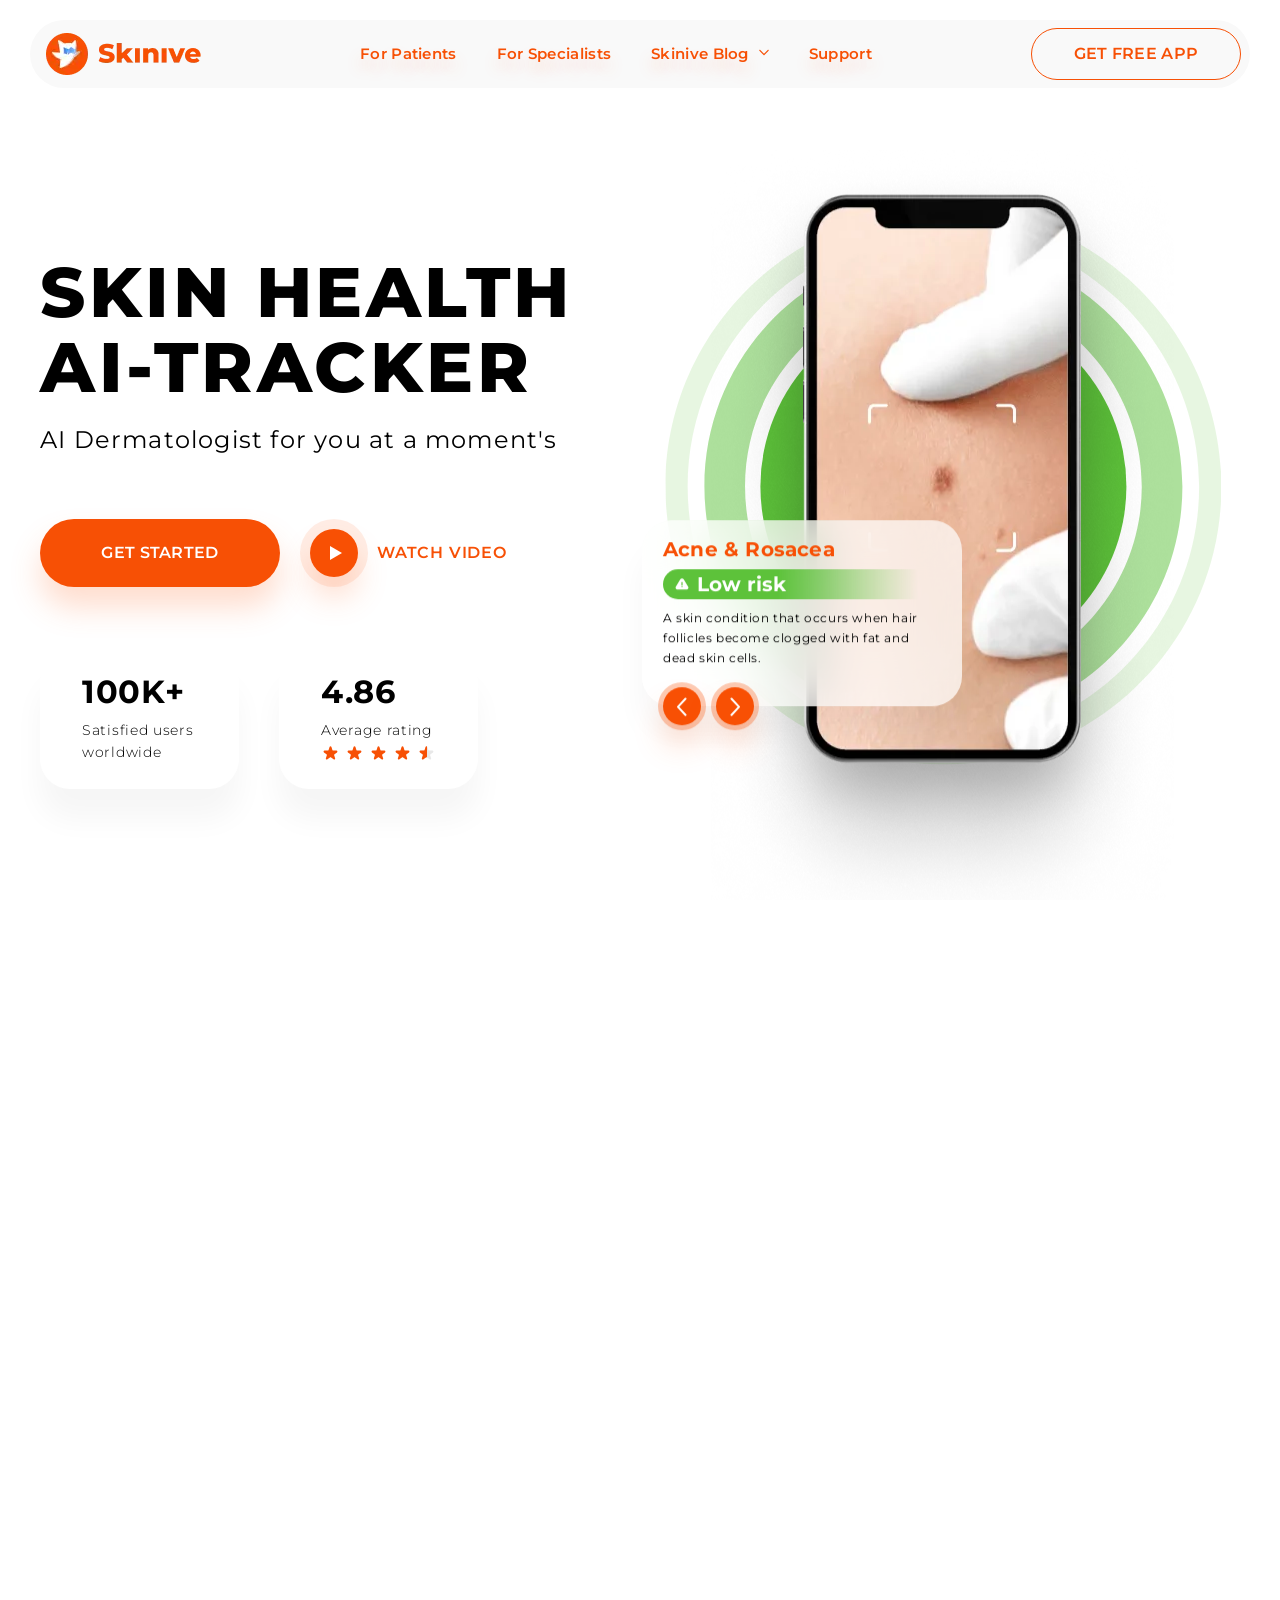
==== commit 6c1d240e: "Add files via upload" ====
--- a/index.html
+++ b/index.html
@@ -5,8 +5,8 @@
    <meta charset="UTF-8">
    <meta http-equiv="X-UA-Compatible" content="IE=edge">
    <meta name="viewport" content="width=device-width, initial-scale=1.0">
-   <link rel="stylesheet" href="css/style.min.css?_v=20221219194932">
-   <link rel="stylesheet" href="files/swiper/css/swiper-bundle.min.css?_v=20221219194932">
+   <link rel="stylesheet" href="css/style.min.css?_v=20230105145715">
+   <link rel="stylesheet" href="files/swiper/css/swiper-bundle.min.css?_v=20230105145715">
    <title>Skin Health AI-Tracker</title>
 </head>
 
@@ -989,11 +989,11 @@
    </div>
 </footer>
    </div>
-   <script src="js/script.min.js?_v=20221219194932"></script>
-   <script src="files/swiper/js/swiper-bundle.min.js?_v=20221219194932"></script>
-   <script src="files/swiper/js/home-slider-settings.js?_v=20221219194932"></script>
-   <script src="files/js/plyr.min.js?_v=20221219194932"></script>
-   <!--<script src="files/js/animation-elements.min.js?_v=20221219194932"></script>-->
+   <script src="js/script.min.js?_v=20230105145715"></script>
+   <script src="files/swiper/js/swiper-bundle.min.js?_v=20230105145715"></script>
+   <script src="files/swiper/js/home-slider-settings.js?_v=20230105145715"></script>
+   <script src="files/js/plyr.min.js?_v=20230105145715"></script>
+   <!--<script src="files/js/animation-elements.min.js?_v=20230105145715"></script>-->
 </body>
 
 </html>
--- a/css/style.min.css
+++ b/css/style.min.css
@@ -1 +1 @@
-@charset "UTF-8";@font-face{font-family:Montserrat;font-display:swap;src:url(../fonts/Montserrat-Bold.woff2) format("woff2"),url(../fonts/Montserrat-Bold.woff) format("woff");font-weight:700;font-style:normal}@font-face{font-family:Montserrat;font-display:swap;src:url(../fonts/Montserrat-ExtraBold.woff2) format("woff2"),url(../fonts/Montserrat-ExtraBold.woff) format("woff");font-weight:800;font-style:normal}@font-face{font-family:Montserrat;font-display:swap;src:url(../fonts/Montserrat-Light.woff2) format("woff2"),url(../fonts/Montserrat-Light.woff) format("woff");font-weight:300;font-style:normal}@font-face{font-family:Montserrat;font-display:swap;src:url(../fonts/Montserrat-Medium.woff2) format("woff2"),url(../fonts/Montserrat-Medium.woff) format("woff");font-weight:500;font-style:normal}@font-face{font-family:Montserrat;font-display:swap;src:url(../fonts/Montserrat-Regular.woff2) format("woff2"),url(../fonts/Montserrat-Regular.woff) format("woff");font-weight:400;font-style:normal}@font-face{font-family:Montserrat;font-display:swap;src:url(../fonts/Montserrat-SemiBold.woff2) format("woff2"),url(../fonts/Montserrat-SemiBold.woff) format("woff");font-weight:600;font-style:normal}*,::after,::before{box-sizing:border-box;margin:0;padding:0}button{background:0 0;border:none;cursor:pointer}img,picture{height:auto;max-width:100%;vertical-align:top}/*! normalize.css v8.0.1 | MIT License | github.com/necolas/normalize.css */html{line-height:1.15;-webkit-text-size-adjust:100%}body{margin:0}main{display:block}h1{font-size:2em;margin:.67em 0}hr{box-sizing:content-box;height:0;overflow:visible}pre{font-family:monospace,monospace;font-size:1em}a{background-color:transparent}abbr[title]{border-bottom:none;text-decoration:underline;-webkit-text-decoration:underline dotted;text-decoration:underline dotted}b,strong{font-weight:700}code,kbd,samp{font-family:monospace,monospace;font-size:1em}small{font-size:80%}sub,sup{font-size:75%;line-height:0;position:relative;vertical-align:baseline}sub{bottom:-.25em}sup{top:-.5em}img{border-style:none}button,input,optgroup,select,textarea{font-family:inherit;font-size:100%;line-height:1.15;margin:0}button,input{overflow:visible}button,select{text-transform:none}[type=button],[type=reset],[type=submit],button{-webkit-appearance:button}[type=button]::-moz-focus-inner,[type=reset]::-moz-focus-inner,[type=submit]::-moz-focus-inner,button::-moz-focus-inner{border-style:none;padding:0}[type=button]:-moz-focusring,[type=reset]:-moz-focusring,[type=submit]:-moz-focusring,button:-moz-focusring{outline:1px dotted ButtonText}fieldset{padding:.35em .75em .625em}legend{box-sizing:border-box;color:inherit;display:table;max-width:100%;padding:0;white-space:normal}progress{vertical-align:baseline}textarea{overflow:auto}[type=checkbox],[type=radio]{box-sizing:border-box;padding:0}[type=number]::-webkit-inner-spin-button,[type=number]::-webkit-outer-spin-button{height:auto}[type=search]{-webkit-appearance:textfield;outline-offset:-2px}[type=search]::-webkit-search-decoration{-webkit-appearance:none}::-webkit-file-upload-button{-webkit-appearance:button;font:inherit}details{display:block}summary{display:list-item}template{display:none}[hidden]{display:none}body,html{height:100%;overflow-x:hidden}.wrapper{display:flex;flex-direction:column;min-height:100vh;max-width:1460px;margin-left:auto;margin-right:auto;padding-left:30px;padding-right:30px}main.main{flex:1}body{background-color:#fff;color:#000;font-family:Montserrat,sans-serif;font-style:normal;font-weight:400;margin:0}body._lock{overflow:hidden}.n_container{margin-left:auto;margin-right:auto;max-width:1200px}h1,h2,h3,h4,h5,h6{font-weight:700}.n_object-fit{left:0;height:100%;-o-object-fit:cover;object-fit:cover;position:absolute;top:0;width:100%;z-index:1}.wrap-image{height:100%;position:relative;width:100%}.wrap-image.loaded img{opacity:1}.wrap-image.loaded .sk-spinner{opacity:0!important}.wrap-image img{opacity:0;transition:all .3s ease .3s;z-index:1}.wrap-image .sk-spinner{z-index:0}.wrap-map{background-color:#f5f5f5;height:500px;margin-bottom:35px;position:relative;width:100%}.wrap-map iframe{border:0;height:100%;position:relative;width:100%}._loading-icon{height:50px}._loading-icon{position:relative}.sk-spinner-pulse{animation:sk-spinner-pulse 1s infinite ease-in-out;background-color:#337ab7;border-radius:100%;height:50px;width:50px}@keyframes sk-spinner-pulse{0%{transform:scale(0)}100%{opacity:0;transform:scale(1)}}.sk-spinner{margin-left:-25px;margin-top:-25px;position:absolute;left:50%;top:50%}body.lock{overflow:hidden}.popup{background:rgba(17,62,106,.5);color:#14618c;height:100%;left:0;opacity:0;position:fixed;transition:all .6s ease 0s;top:0;overflow-y:auto;overflow-x:hidden;visibility:hidden;width:100%;z-index:100}.popup.open{opacity:1;visibility:visible}.popup__body{align-items:center;display:flex;justify-content:center;min-height:100vh;padding-bottom:50px;padding-right:50px;padding-left:50px;padding-top:50px}.popup__content{background-color:#fff;border-radius:20px;max-width:670px;padding-bottom:55px;padding-left:86px;padding-right:95px;padding-top:58px;position:relative}.popup__content-image{padding:0!important}.popup__content-image img{max-width:100%;vertical-align:top}.popup__content.default-video{background:0 0;border-radius:0}.popup__content.default-video video{max-width:100%}.popup__close{color:#1a1a1a;position:absolute;right:15px;top:6px}.popup-video .popup__content{height:392px;width:695px;position:relative}.popup-video .popup__content iframe{left:0;height:100%;-o-object-fit:cover;object-fit:cover;position:absolute;top:0;width:100%}.hidden-link,button{cursor:pointer}.hidden-link{color:#56a4ff;text-decoration:none}.hidden-link,a{transition:all .3s ease 0s;text-decoration:none}::-moz-placeholder{color:inherit}::placeholder{color:inherit}.header{left:0;position:absolute;right:0;top:0;width:100%;z-index:100}.header__wrap-logo{min-width:155px}.header__wrapper{background-color:transparent;left:0;position:fixed;transition:background-color .3s ease 0s;top:20px;width:100%;z-index:100}.header__wrapper .n_container{align-items:center;background-color:#f9f9f9;border-radius:90px;display:flex;height:68px;justify-content:space-between;padding-left:16px;padding-right:9px;position:relative;transition:height .3s ease 0s}.header-container{position:relative}.header__button{align-items:center;border:1px solid #f75005;border-radius:40px;color:#f75005;display:flex;justify-content:center;font-size:16px;line-height:24px;font-weight:600;height:52px;letter-spacing:.02em;padding:16px 25px 17px;transition:all .3s ease 0s;text-align:center}.header .menu__icon{display:none;font-size:0}.header .menu__list{list-style:none}.header .menu__list>li{position:relative}.header .menu-item{position:relative}.header .menu__link,.header .menu__sub-link{transition:all .3s ease 0s}.header .menu__sub-list li{list-style:none}.header .menu__arrow{bottom:1px;display:block;height:10px;font-size:0;overflow:hidden;margin-left:10px;position:relative;transition:transform .3s ease 0s;top:0;width:10px}.header .menu__arrow svg{left:0;max-width:100%;position:absolute;top:0}body._touch .header .menu__list>li._active .menu__sub-list{top:calc(100% - 0px)}body._pc .header .menu__list>li:hover .menu__sub-list{opacity:1;pointer-events:all;transform:perspective(400px) rotateX(0);visibility:visible}body._touch .header .menu__list{flex:1 1 auto}body._touch .header .menu__list>li{align-items:center;display:flex;flex-wrap:wrap}body._touch .header .menu__list>li._active .menu__sub-list{display:block;opacity:1;pointer-events:all;transform:translate(0,0);visibility:visible}body._touch .header .menu__list>li._active .menu__arrow{transform:scale(1,-1)}body._pc .header .menu__list>li:hover .menu__arrow{top:0}.first-screen{padding-bottom:50px;padding-top:118px}.first-screen__item{position:relative}.first-screen__item-content{height:100%;position:relative;width:100%}.first-screen__item-content-bg{left:50%;position:absolute;transform:translate(-60%,-62%);top:50%;z-index:-1}.first-screen__above-title{font-size:48px;line-height:72px;letter-spacing:.01em;margin-bottom:13px}.first-screen__above-title span{color:silver;font-weight:700;text-decoration-line:line-through}.first-screen__title{font-size:70px;font-weight:800;line-height:75px;letter-spacing:.05em;margin:0 0 18px;text-transform:uppercase}.first-screen__title span{color:#f75005}.first-screen__text{font-size:24px;line-height:34px;letter-spacing:.05em}.first-screen__wrap-buttons{display:flex;margin-top:62px}.first-screen__button{align-items:center;background-color:#f75005;box-shadow:0 20px 30px rgba(255,120,60,.25);border-radius:40px;color:#fff;display:flex;justify-content:center;height:68px;font-size:16px;font-weight:600;line-height:24px;letter-spacing:.02em;padding:16px 25px 17px;text-align:center;width:240px}.first-screen__watch-video{align-items:center;color:#f75005;display:flex;font-size:16px;font-weight:600;line-height:28px;letter-spacing:.05em}.first-screen__watch-video-circle{align-items:center;background-color:#f75005;box-shadow:0 20px 30px rgba(255,120,60,.25);border-radius:50%;cursor:pointer;display:flex;justify-content:center;height:48px;margin-left:30px;margin-right:19px;position:relative;transition:all .3s ease 0s;width:48px}.first-screen__watch-video-circle svg{left:2px;position:relative;z-index:2}.first-screen__watch-video-circle:hover::after{animation:pulse-icon 1.2s infinite ease-in-out;opacity:1}.first-screen__watch-video-circle::after{background-color:#f75005;border-radius:50%;content:"";cursor:pointer;display:block;height:68px;left:50%;position:absolute;transform:translate(-50%,-50%);top:50%;opacity:.1;transition:.3s;width:68px;z-index:1}.first-screen__blocks{display:flex;margin-top:66px}.first-screen__block{background-color:#fff;box-shadow:0 30px 30px rgba(0,0,0,.04);box-sizing:border-box;border-radius:30px;padding:22px 42px 22px;width:199px}.first-screen__block:nth-child(1){margin-right:40px}.first-screen__block-number{font-size:32px;font-weight:700;line-height:34px;letter-spacing:.02em;margin:0 0 10px;text-transform:uppercase}.first-screen__block-text{font-size:14px;font-weight:300;line-height:22px;letter-spacing:.05em}.first-screen__block svg{margin-top:3px}.first-screen .fs-slider{height:806px;transition:opacity .3s;transform:translate(16%,-13%)}.first-screen .fs-slider.deley{opacity:0;pointer-events:none}.first-screen .fs-slider__block-wrap-arrow{bottom:0;display:flex;position:absolute;transform:translateY(50%);z-index:5}.first-screen .fs-slider__slide{opacity:0!important}.first-screen .fs-slider__slide.swiper-slide-active{opacity:1!important}.first-screen .fs-slider__wrapper{position:relative;z-index:5}.first-screen .fs-slider__wrap-image img{position:relative}.first-screen .fs-slider__block{background:rgba(255,255,255,.7);box-shadow:0 30px 30px rgba(0,0,0,.04);-webkit-backdrop-filter:blur(25px);backdrop-filter:blur(25px);border-radius:30px;bottom:31%;padding:9px 21px 0;position:absolute;left:-12%;width:320px;z-index:10}.first-screen .fs-slider__block-title{color:#f75005;font-size:20px;font-weight:700;line-height:40px;letter-spacing:.01em}.first-screen .fs-slider__block-label{align-items:center;border-radius:20px;display:flex;height:30px;padding-left:12px;padding-right:12px;width:271px;max-width:100%}.first-screen .fs-slider__block-label.low-risk{background:linear-gradient(90deg,#5dc23a 42.29%,rgba(93,194,58,0) 94.08%)}.first-screen .fs-slider__block-label.medium-risk{background:linear-gradient(90deg,#f3ad23 42.29%,rgba(243,173,35,0) 94.08%)}.first-screen .fs-slider__block-label.high-risk{background:linear-gradient(90deg,#f54119 42.29%,rgba(245,65,25,0) 94.08%)}.first-screen .fs-slider__block-label p{color:#fff;font-size:20px;font-weight:700;line-height:24px;padding-left:8px}.first-screen .fs-slider__block-wrap-text{padding-top:9px}.first-screen .fs-slider__block-wrap-text p{font-size:12px;line-height:20px;letter-spacing:.05em}.first-screen .fs-slider__block-wrap-arrow{position:relative}.first-screen .fs-slider .fs-slider-button-next,.first-screen .fs-slider .fs-slider-button-prev{align-items:center;background-color:#f75005;box-shadow:0 20px 30px rgba(255,120,60,.25);border-radius:50%;cursor:pointer;display:flex;justify-content:center;height:38px;position:relative;transition:all .3s ease 0s;width:38px;z-index:1}.first-screen .fs-slider .fs-slider-button-next:not(.swiper-button-disabled):hover::after,.first-screen .fs-slider .fs-slider-button-prev:not(.swiper-button-disabled):hover::after{animation:playpulsecircle 1.2s infinite ease-in-out}.first-screen .fs-slider .fs-slider-button-next.swiper-button-disabled,.first-screen .fs-slider .fs-slider-button-prev.swiper-button-disabled{cursor:default;pointer-events:none}.first-screen .fs-slider .fs-slider-button-next::after,.first-screen .fs-slider .fs-slider-button-prev::after{background-color:#f75005;border-radius:50%;content:"";display:block;height:48px;left:50%;position:absolute;transform:translate(-50%,-50%);top:50%;opacity:.3;transition:.3s;width:48px;z-index:0}.first-screen .fs-slider .fs-slider-button-next svg,.first-screen .fs-slider .fs-slider-button-prev svg{position:relative;z-index:1}.first-screen .fs-slider .fs-slider-button-next{margin-left:15px}.start-your-jouney{padding-bottom:12px;padding-top:50px}.start-your-jouney__text-above-title{color:#f75005;font-size:24px;font-weight:700;line-height:34px;letter-spacing:.01em;margin-bottom:20px}.start-your-jouney__title{font-size:64px;font-weight:700;line-height:72px;letter-spacing:.01em;margin-bottom:59px;max-width:860px}.start-your-jouney__wrap-video{max-width:992px;margin-left:auto;margin-right:auto;padding-bottom:39%;position:relative}.take-care-of-skin{padding-bottom:20px;padding-top:12px}.take-care-of-skin__text-above-title{color:#f75005;font-size:24px;font-weight:700;line-height:34px;letter-spacing:.01em;margin-bottom:17px}.take-care-of-skin__title{font-size:64px;line-height:72px;font-weight:700;letter-spacing:.01em}.take-care-of-skin__icons{display:flex;justify-content:space-between;padding-bottom:30px;margin-left:-15px;margin-right:-15px;margin-top:15px}.take-care-of-skin__wrap-icon{align-items:center;display:flex;height:60px;margin-left:10px;margin-right:10px;width:auto}.take-care-of-skin__wrap-icon img{max-height:100%;max-width:100%}.take-care-of-skin__blockText p{color:#8a8a8a;font-size:16px;font-weight:300;line-height:28px;letter-spacing:.02em}.take-care-of-skin__blocks{margin-top:60px}.take-care-of-skin__block{border-radius:38px;display:flex}.take-care-of-skin__block:nth-child(1){background:linear-gradient(169.62deg,#ff8f5c -8.51%,#f75005 104.74%);box-shadow:0 20px 30px rgba(255,120,60,.25)}.take-care-of-skin__block:nth-child(2){background:linear-gradient(169.62deg,#7976fd -8.51%,#504de5 104.74%);box-shadow:0 20px 30px rgba(83,80,231,.25)}.take-care-of-skin__block:nth-child(3){background:linear-gradient(169.62deg,#a980ff -8.51%,#733aed 104.74%);box-shadow:0 20px 30px rgba(122,67,239,.25)}.take-care-of-skin__block-title{color:#fff;font-size:24px;font-weight:700;line-height:36px;letter-spacing:.01em}.take-care-of-skin__block-text{margin-bottom:-5px;padding-top:8px}.take-care-of-skin__block-text p{color:#fff;font-size:16px;font-weight:500;line-height:28px;letter-spacing:.05em}.take-care-of-skin__block-wrap-arrow{align-items:center;display:flex;justify-content:flex-end}.take-care-of-skin__block-link{align-items:center;background-color:transparent;border-radius:50%;color:#fff;cursor:pointer;display:flex;justify-content:center;height:46px;position:relative;transition:all .3s ease 0s;width:46px}.take-care-of-skin__block-link:hover{background-color:#fff;box-shadow:0 20px 30px rgba(255,120,60,.25);color:#f75005}.take-care-of-skin__block-link:hover::after{animation:pulse-icon 1.2s infinite ease-in-out;background-color:#fff}.take-care-of-skin__block-link:hover .take-care-of-skin__link-wrap-icon{z-index:1}.take-care-of-skin__block-link::after{background-color:transparent;border-radius:50%;content:"";display:block;height:60px;left:50%;position:absolute;transform:translate(-50%,-50%);top:50%;opacity:.3;transition:all .3s ease 0s;width:60px;z-index:0}.take-care-of-skin__block-link-wrap-icon{transition:all .3s ease 0s;z-index:1}.key-features{padding-top:60px}.key-features__item:nth-child(1) .key-features-bg-item-one{position:absolute;left:0;transform:translateY(-50%);top:60%;z-index:-1}.key-features__title{font-size:64px;line-height:72px;letter-spacing:.01em}.key-features__block-text{font-size:22px;font-weight:500;line-height:34px;letter-spacing:.05em;padding-right:10px}.key-features__block-image{border-radius:8px;height:calc(100% - 45px);margin:22.5px;width:calc(100% - 45px)}.key-features__block-wrap-icon{align-items:center;background:linear-gradient(280.23deg,#f75005 -.43%,#ff7436 116.24%);border-radius:30px;height:95px;display:flex;justify-content:center;margin-right:30px;min-width:95px}.key-features__block-wrap-image{position:relative}.key-features__buttons{display:flex;max-width:455px;margin:68px auto 0}.key-features__button{border-radius:40px;box-shadow:0 20px 30px rgba(255,120,60,.25);margin-left:3.5px;margin-right:3.5px}.who-we-serve{background:linear-gradient(280.23deg,#f75005 -.43%,#ff7436 116.24%),#fff;border-radius:100px;margin-bottom:100px;margin-top:92px;padding-bottom:118px;padding-left:30px;padding-right:30px;padding-top:106px;position:relative}.who-we-serve .n_container{position:relative;z-index:1}.who-we-serve__text-above-title{font-size:24px;font-size:24px;font-weight:700;line-height:34px;letter-spacing:.01em;margin:0}.who-we-serve__title{font-size:64px;font-weight:600;line-height:72px;letter-spacing:.01em;margin-top:28px}.who-we-serve .block-info-numbers{margin-top:-20px;padding-bottom:30px;padding-left:50px;padding-right:50px;padding-top:44px}.who-we-serve .block-info-numbers__number,.who-we-serve .block-info-numbers__text{text-align:center}.who-we-serve .block-info-numbers__number{color:#fff;font-size:64px;font-weight:800;line-height:75px;letter-spacing:.02em;margin:0;text-transform:uppercase}.who-we-serve .block-info-numbers__text{color:#fff;font-size:24px;font-weight:700;line-height:33px;letter-spacing:.01em;margin:0}.who-we-serve .block-info-numbers__bottom{align-items:center;display:flex;flex-wrap:wrap;justify-content:center;margin-top:16px}.who-we-serve .block-info-numbers__bottom p{font-size:16px;line-height:24px;letter-spacing:.01em;margin-bottom:12px;margin-top:12px}.who-we-serve .block-info-numbers__today{background-color:#fff;border-radius:7px;height:40px;margin-left:19px;margin-right:19px;padding-bottom:11px;padding-top:9px;text-align:center}.who-we-serve .block-info-numbers__today p{font-size:16px;font-weight:600;line-height:22px;letter-spacing:.01em;margin:0;white-space:nowrap}.who-we-serve .block-info-numbers__today p span{margin-left:11%;white-space:nowrap}.who-we-serve__wrap-counters{display:flex;flex-wrap:wrap;margin-left:-15px;margin-right:-15px;margin-top:61px}.who-we-serve__counter{margin-left:15px;margin-right:15px;width:calc(17% - 30px)}.who-we-serve__counter:first-child{display:flex;justify-content:flex-start;position:relative;width:calc(23% - 30px)}.who-we-serve__counter:first-child::after{background-color:#fff;content:"";display:block;height:57px;position:absolute;right:-16px;top:26px;width:2px}.who-we-serve__counter:nth-child(2){width:calc(23% - 30px)}.who-we-serve__counter-number,.who-we-serve__counter-text{text-align:center}.who-we-serve__counter-number{color:#fff;font-size:50px;font-weight:700;line-height:75px;letter-spacing:.02em;text-transform:uppercase}.who-we-serve__counter-text{color:#fff;font-size:18px;font-weight:600;line-height:28px;letter-spacing:.05em;margin-top:5px}.who-we-serve__illustration{position:absolute;right:0;z-index:0}.who-we-serve__illustration.deskstop{top:0}.who-we-serve__illustration.mobile{bottom:0;height:100%}.world-better{padding-bottom:74px;padding-top:100px}.world-better__items{margin-bottom:60px}.world-better .swiper-container-autoheight .swiper-wrapper{align-items:normal}.world-better #world-better-wrap-arrows{display:flex}.world-better__sw-btn-next,.world-better__sw-btn-prev{align-items:center;background-color:#f75005;box-shadow:0 20px 30px rgba(255,120,60,.25);border-radius:50%;cursor:pointer;display:flex;justify-content:center;height:48px;position:relative;transition:all .3s ease 0s;width:48px}.world-better__sw-btn-next:not(.swiper-button-disabled):hover::after,.world-better__sw-btn-prev:not(.swiper-button-disabled):hover::after{animation:play-pulse-circle 1.2s infinite ease-in-out}.world-better__sw-btn-next.swiper-button-disabled,.world-better__sw-btn-prev.swiper-button-disabled{cursor:default;pointer-events:none}.world-better__sw-btn-next::after,.world-better__sw-btn-prev::after{background-color:#f75005;border-radius:50%;content:"";display:block;height:60px;left:50%;position:absolute;transform:translate(-50%,-50%);top:50%;opacity:.3;transition:.3s;width:60px;z-index:-1}.world-better__sw-btn-next{margin-left:18px}.world-better__title{font-size:64px;line-height:72px;letter-spacing:.01em}.world-better .world-better-wrap-arrows{position:relative}.world-better .wrap-slider{overflow:hidden}.world-better-slider__wrapper{height:auto!important}.world-better-slider__slide{background-color:#f9f9f9;border-radius:38px;height:auto;display:flex;flex-direction:column;padding:25px;transition:all .3s ease 0s}.world-better-slider__slide:hover{background-color:#f3f3f3}.world-better-slider__slide:hover .world-better-slider__permalink-wrap-icon{background-color:#f75005;box-shadow:0 20px 30px rgba(255,120,60,.25);color:#fff;margin-left:24px}.world-better-slider__slide:hover .world-better-slider__permalink-wrap-icon::after{animation:pulse-icon 1.2s infinite ease-in-out}.world-better-slider__wrap-image{border-radius:20px;height:auto;overflow:hidden;padding-bottom:81%;position:relative}.world-better-slider__wrap-text{padding-bottom:17px;padding-top:31px}.world-better-slider__wrap-text p{font-size:20px;font-weight:600;line-height:28px;letter-spacing:.05em}.world-better-slider__wrap-data-permalink{align-items:center;display:flex;flex-wrap:wrap;justify-content:space-between;margin-top:auto;padding-bottom:5px;width:100%}.world-better-slider__data{font-size:16px;line-height:28px;letter-spacing:.05em;margin-right:auto;padding-right:12px}.world-better-slider__permalink{align-items:center;color:#f75005;display:flex;font-size:16px;font-weight:600;line-height:18px;letter-spacing:.05em;white-space:nowrap}.world-better-slider__permalink .world-better-slider__permalink-wrap-icon{align-items:center;border-radius:50%;color:inherit;display:inline-flex;justify-content:center;height:46px;margin-left:8px;position:relative;transition:.4s;width:46px}.world-better-slider__permalink .world-better-slider__permalink-wrap-icon::after{background-color:#fff;opacity:.3!important;border-radius:50%;content:"";display:block;height:65px;display:block;left:50%;position:absolute;transform:translate(-50%,-50%);top:50%;width:65px;z-index:1}.world-better .swiper-wrapper{align-items:stretch}.world-better__form{background-color:#f9f9f9;border-radius:57.5px;display:flex;height:86px;margin-left:auto;margin-right:auto;margin-top:40px;padding:9px 11px;width:824px;max-width:100%}.world-better .world-better-form__field{background:0 0;border:none;color:#8e8e8e;height:100%;font-size:16px;line-height:28px;letter-spacing:.05em;padding-left:39px;padding-right:20px;outline:0;width:100%}.world-better .world-better-form__field::-moz-placeholder{color:inherit}.world-better .world-better-form__field::placeholder{color:inherit}.world-better .world-better-form__submit{background-color:#f75005;box-shadow:0 20px 30px rgba(255,120,60,.25);border-radius:40px;color:#fff;font-size:16px;font-weight:600;line-height:24px;letter-spacing:.02em;min-width:283px;max-width:283px;padding-left:20px;padding-right:20px;text-align:center}.supported-by{padding-top:74px}.supported-by__title{font-size:35px;font-weight:600;line-height:72px;margin:0 0 56px;text-align:center}.supported-by__blocks{display:flex;flex-wrap:wrap;justify-content:center;margin:-20px}.supported-by__block{align-items:center;background-color:#fff;box-shadow:0 30px 30px rgba(0,0,0,.04);border-radius:30px;display:flex;justify-content:center;height:74px;margin:20px 10px;min-width:158px;padding-left:30px;padding-right:30px}.supported-by__block:hover img{filter:grayscale(0)}.supported-by__block img{filter:grayscale(1);transition:all .3s ease 0s}@keyframes pulse-icon{0%{height:46px;width:46px}100%{height:65px;opacity:0;width:65px}}@keyframes play-pulse{100%{height:65px;width:65px}}@keyframes play-pulse-circle{0%{height:48px;opacity:1;width:48px}100%{height:65px;opacity:0;width:65px}}@keyframes playpulsecircle{0%{height:38px;opacity:1;width:38px}100%{height:48px;opacity:0;width:48px}}main.main.get-skinive{padding-top:142px}.get-skinive__items{margin-top:128px;position:relative}.get-skinive__item-content{height:100%;position:relative;width:100%;z-index:1}.get-skinive__item-block-image{z-index:-1}.get-skinive__item-block-qr-code{align-items:center;background-color:#fff;box-shadow:0 30px 30px rgba(0,0,0,.04);border-radius:30px;bottom:7%;display:flex;justify-content:center;left:6%;height:210px;padding:20px;position:absolute;width:210px}.get-skinive__wrap-content #skinive-app{display:block;opacity:1}.get-skinive__wrap-content #skinive-md{display:none;opacity:0}.get-skinive__wrap-content.mds #skinive-app{display:none;opacity:0}.get-skinive__wrap-content.mds #skinive-md{display:block;opacity:1}.get-skinive__tabs{align-items:center;background-color:#fff;border:1px solid #f75005;border-radius:40px;display:flex;height:68px;margin-left:auto;margin-right:auto;position:relative;width:494px;max-width:100%}.get-skinive__tabs span{color:#f75005;cursor:pointer;font-size:16px;font-weight:600;line-height:24px;letter-spacing:.02em;position:relative;text-align:center;-webkit-user-select:none;-moz-user-select:none;user-select:none;width:50%;z-index:0}.get-skinive__tabs-button{align-items:center;background-color:#f75005;border-radius:40px;cursor:default;display:flex;height:66px;left:-1px;padding:16px 25px 17px;position:absolute;text-align:center;transition:position .3s ease 0s;top:0;width:247px;max-width:50%;z-index:1}.get-skinive__tabs-button.active{left:auto;right:-1px}.get-skinive__tabs-button.active span:nth-child(1){display:none}.get-skinive__tabs-button.active span:nth-child(2){display:block}.get-skinive__tabs-button span{color:#fff;cursor:default;width:100%}.get-skinive__tabs-button span:nth-child(2){display:none}.get-skinive__tab-content{transition:all .3s ease 0s}.get-skinive__title{font-size:70px;font-weight:800;line-height:75px;letter-spacing:.05em;margin:0 0 17px}.get-skinive__text{font-size:24px;font-weight:300;line-height:34px;letter-spacing:.05em}.get-skinive__buttons{margin-top:38px}.get-skinive__buttons.mds-buttons .get-skinive__button{box-shadow:0 20px 30px rgba(74,100,251,.25)}.get-skinive__button{box-shadow:0 20px 30px rgba(255,120,60,.25);border-radius:40px;height:63px}.get-skinive__button:first-child{margin-right:3px}.get-skinive__wrap-text{margin-top:72px}.get-skinive__wrap-text p{font-size:18px;line-height:28px;letter-spacing:.05em;text-align:right}.get-skinive__wrap-social{background-color:#fff;box-shadow:0 30px 30px rgba(0,0,0,.04);border-radius:30px;margin-top:-22px;padding:35px 43px 8px;width:318px}.get-skinive__wrap-social p{font-size:14px;font-weight:300;line-height:22px;letter-spacing:.05em}.get-skinive__social-icons{display:flex;margin-top:12px;transform:translateX(-7%)}.get-skinive__social-icon{color:#f75005;list-style:none}.get-skinive__social-icon svg{transition:all .3s ease 0s;height:54px;width:auto}.get-skinive__bg-illustration{left:50%;transform:translate(-22%,-35%);position:absolute;top:0;z-index:-1}.get-skinive__bg-illustration.app{min-width:1180px}.get-skinive__bg-illustration.md{min-width:1400px}.about-page{padding-top:202px}.about-fs{margin-bottom:242px;position:relative}.about-fs__title{font-size:70px;font-weight:800;line-height:75px;letter-spacing:.05em;text-transform:uppercase}.about-fs__block-text{padding-top:35px}.about-fs__block-text p{font-size:22px;font-weight:500;line-height:36px;letter-spacing:.05em}.about-fs__link{align-items:center;border:1px solid #f75005;border-radius:40px;color:#f75005;display:flex;justify-content:center;height:52px;font-size:16px;font-weight:600;line-height:24px;margin-top:39px;padding:16px 25px 17px;transition:.3s;width:232px;max-width:100%}.about-fs__link:hover{background-color:#f75005;color:#fff}.about-skinive-ai-accuracy{padding-bottom:26px}.about-skinive-ai-accuracy__title{font-size:64px;line-height:72px}.about-skinive-ai-accuracy__block-text{margin-left:auto;margin-right:auto;padding-bottom:30px;padding-top:41px;max-width:1001px}.about-skinive-ai-accuracy__block-text p{color:#000;font-size:24px;font-weight:600;line-height:36px;letter-spacing:.05em;text-align:center}.about-skinive-ai-accuracy__block-data{align-items:center;display:flex;justify-content:flex-end;margin-bottom:24px}.about-skinive-ai-accuracy__data-text{letter-spacing:.01em}.about-skinive-ai-accuracy__wrap-data{display:flex}.about-skinive-ai-accuracy__data{align-items:center;color:#8a8a8a;display:flex;letter-spacing:.05em}.about-skinive-ai-accuracy__data::before{content:"";display:block}.about-skinive-ai-accuracy__data:nth-child(1){margin-right:39px}.about-skinive-ai-accuracy__data:nth-child(1)::before{background:linear-gradient(180deg,#d9d9d9 0,#f8f8f8 100%),#d7d7d7}.about-skinive-ai-accuracy__data:nth-child(2)::before{background:linear-gradient(180deg,#f75005 0,#ff7436 100%)}.about-skinive-ai-accuracy__schedule.mobile{width:100%}.about-skinive-ai-accuracy__wrap-schedule-text{display:flex;justify-content:center;margin-left:-10px;margin-right:-10px;padding-bottom:40px;padding-left:4%;padding-right:4%;padding-top:30px;max-width:1220px}.about-skinive-ai-accuracy__item-text{margin-left:10px;margin-right:10px;padding-left:1%;padding-right:1%;width:calc(20% - 20px)}.about-skinive-ai-accuracy__item-text:last-child p{font-weight:600}.about-skinive-ai-accuracy__item-text p{color:#1c1c1c;font-size:18px;line-height:24px;text-align:center}.about-skinive-ai-accuracy__bottom{background-color:#f9f9f9;border-radius:40px;padding:22px 20px 20px;width:100%}.about-skinive-ai-accuracy__bottom-text{color:#000;font-size:24px;font-weight:600;line-height:36px;letter-spacing:.05em;text-align:center}.about-skinive-ai-accuracy__bottom-button{align-items:center;background-color:#f75005;box-shadow:0 20px 30px rgba(255,120,60,.25);border-radius:40px;color:#fff;font-size:16px;font-weight:600;line-height:24px;display:flex;justify-content:center;height:58px;letter-spacing:.02em;padding:16px 35px 17px;text-align:center;width:100%}.about-publication-clinical{padding-bottom:91px;padding-top:74px}.about-publication-clinical__title{font-size:35px;font-weight:600;line-height:72px;margin:0 0 49px;text-align:center}.about-publication-clinical__blocks{display:flex;flex-wrap:wrap;margin:0 -11px}.about-publication-clinical__block{align-items:center;background-color:#fff;box-shadow:0 30px 30px rgba(0,0,0,.07);border-radius:30px;box-sizing:border-box;display:flex;justify-content:center;height:120px;margin:10px 11px;padding-left:30px;padding-right:30px;width:calc(20% - 22px)}.about-publication-clinical__block:hover img{filter:grayscale(0)}.about-publication-clinical__block img{filter:grayscale(1);max-height:90%;max-width:90%;transition:all .3s ease 0s}.about-values__title{font-size:64px;line-height:72px;margin:2px 0 42px}.about-values__content{height:510px;margin-left:auto;max-width:100%;position:relative}.about-values__blockText p{font-size:22px;font-style:italic;line-height:36px;letter-spacing:.05em;position:relative}.about-values__blockText p:not(:last-child){margin-bottom:20px}.about-values__blockText p:first-child::before{content:"“ ";left:-15px;position:absolute;top:0}.about-values__blockText p span{color:#f75005}.about-values__blockText p span.wrap-quote{color:#000;position:relative}.about-values__blockText p span.wrap-quote::after{content:" ”";right:-18px;position:absolute;top:-4px}.about-values__blockPhoto{box-shadow:0 30px 30px rgba(0,0,0,.04);border-radius:90px 90px 90px 0;color:#fff;height:510px;position:relative;width:459px;max-width:100%}.about-values__blockPhoto img{border-radius:90px 90px 90px 0;left:0;height:100%;-o-object-fit:cover;object-fit:cover;position:absolute;top:0;width:100%}.about-values__blockName{background:linear-gradient(280.23deg,#f75005 -.43%,#ff7436 116.24%);box-shadow:0 30px 30px rgba(0,0,0,.04);border-radius:60px 0;bottom:34px;color:#fff;left:-59px;padding-bottom:17px;padding-left:60px;padding-right:60px;padding-top:24px;position:absolute;width:400px;max-width:100%}.about-values__name{font-size:36px;line-height:36px;letter-spacing:.05em}.about-values__position{font-size:22px;line-height:36px;letter-spacing:.05em}.about-milestones{padding-bottom:0;padding-top:94px}.about-milestones__top-items{align-items:flex-end;display:flex}.about-milestones__top-item:nth-child(1){width:100%}.about-milestones__top-item:nth-child(2){display:none}.about-milestones__title{font-size:64px;line-height:72px}.about-milestones #about-milestones-wrap-arrows{display:flex;position:relative;top:-5px}.about-milestones__sw-btn-next,.about-milestones__sw-btn-prev{align-items:center;background-color:#f75005;box-shadow:0 20px 30px rgba(255,120,60,.25);border-radius:50%;cursor:pointer;display:flex;justify-content:center;height:48px;position:relative;transition:all .3s ease 0s;width:48px}.about-milestones__sw-btn-next:not(.swiper-button-disabled):hover::after,.about-milestones__sw-btn-prev:not(.swiper-button-disabled):hover::after{animation:play-pulse-circle 1.2s infinite ease-in-out}.about-milestones__sw-btn-next.swiper-button-disabled,.about-milestones__sw-btn-prev.swiper-button-disabled{cursor:default;pointer-events:none}.about-milestones__sw-btn-next::after,.about-milestones__sw-btn-prev::after{background-color:#f75005;border-radius:50%;content:"";display:block;height:60px;left:50%;position:absolute;transform:translate(-50%,-50%);top:50%;opacity:.3;transition:.3s;width:60px;z-index:-1}.about-milestones__sw-btn-next{margin-left:18px}.about-milestones__wrap-slider{margin-top:50px;position:relative}.about-milestones__slider-line{background:#eaeaea;border-radius:1px;height:2px;position:absolute;top:58px;width:100%}.about-milestones__slider-line-bg{background:linear-gradient(270deg,#f75005 0,#f9f9f9 100%);border-radius:1px;font-size:0;height:2px;position:relative;width:calc(86% - 3px)}.about-milestones__slider-line-circle{align-items:center;background-color:rgba(247,80,5,.2);border-radius:50%;display:flex;justify-content:center;height:16px;position:absolute;right:-8px;transform:translateY(-50%);top:50%;width:16px}.about-milestones__slider-line-doted{background-color:#f75005;border-radius:50%;border:2px solid #fff;display:block;height:8px;width:8px}.about-milestones__slide{text-align:left}.about-milestones__slide.swiper-slide-active .about-milestones__wrap-data{background:linear-gradient(280.23deg,#f75005 -.43%,#ff7436 116.24%);padding-left:17px}.about-milestones__slide.swiper-slide-active .about-milestones__data,.about-milestones__slide.swiper-slide-active .about-milestones__q{color:#fff}.about-milestones__slide.swiper-slide-active .about-milestones__q{background:0 0}.about-milestones__data,.about-milestones__wrap-data{transition:.6s}.about-milestones__wrap-data{align-items:center;display:inline-flex;border-radius:12px}.about-milestones__data{color:#f75005;font-size:32px;font-weight:700;line-height:36px;letter-spacing:.05em}.about-milestones__q{background-color:#f9f9f9;border-radius:12px;font-size:22px;line-height:36px;letter-spacing:.05em;order:-1;margin-left:12px;padding:5px 11px 3px 11px;transition:color .3s}.about-milestones__text{font-size:22px;font-weight:500;line-height:36px;letter-spacing:.05em}.about-milestones__text::before{background:#eaeaea;border-radius:1px;content:"";display:flex;justify-content:flex-start;height:2px;margin:24px auto 19px 0;width:24px}.about-vision{padding-top:88px}.about-vision__title{font-size:64px;line-height:72px;margin:0;margin-bottom:85px}.about-vision__items._init .about-vision__title::after{display:block}.about-vision__item{background:#f9f9f9;padding:37px 50px 68px;position:relative}.about-vision__blockTitle{color:#000;cursor:default;font-size:32px;font-weight:700;line-height:32px;letter-spacing:.05em;margin-bottom:20px;margin-right:110px;text-align:left}.about-vision__blockTitle::after{content:url(../images/svg/spoller-arrow.svg);position:absolute;right:24px;transition:.3s;top:17px}.about-vision__blockTitle._active::after{top:25px;transform:scale(1,-1)}.about-vision__wrap-icon{align-items:center;background:linear-gradient(280.23deg,#f75005 -.43%,#ff7436 116.24%);border-radius:30px;display:flex;justify-content:center;height:100px;padding:15px;position:absolute;right:50px;top:-30px;width:100px}.about-vision__blockText{color:#000;font-size:20px;font-weight:500;line-height:32px;letter-spacing:.05em}.about-our-products{padding-bottom:92px;padding-top:66px}.about-our-products__text-above-title{color:#f75005;font-size:24px;font-weight:700;line-height:34px;letter-spacing:.01em;margin-bottom:17px}.about-our-products__title{font-size:64px;line-height:72px;font-weight:700;letter-spacing:.01em}.about-our-products__icons{display:flex;justify-content:space-between;padding-bottom:30px;margin-left:-15px;margin-right:-15px;margin-top:15px}.about-our-products__wrap-icon{align-items:center;display:flex;height:60px;margin-left:10px;margin-right:10px;width:auto}.about-our-products__wrap-icon img{max-height:100%;max-width:100%}.about-our-products__blockText p{color:#8a8a8a;font-size:16px;font-weight:300;line-height:28px;letter-spacing:.02em}.about-our-products__blocks{margin-top:60px}.about-our-products__block{background-color:#f9f9f9;display:flex}.about-our-products__block-title{color:#000;font-size:24px;font-weight:700;line-height:36px;letter-spacing:.01em}.about-our-products__block-text{margin-bottom:-5px;padding-top:8px}.about-our-products__block-text p{color:#000;font-size:16px;font-weight:500;line-height:28px;letter-spacing:.05em}.about-our-products__block-wrap-arrow{align-items:center;display:flex;justify-content:flex-end}.about-our-products__block-link{align-items:center;background-color:transparent;border-radius:50%;color:#f75005;cursor:pointer;display:flex;justify-content:center;height:46px;position:relative;transition:all .3s ease 0s;width:46px}.about-our-products__block-link:hover{background-color:#f75005;box-shadow:0 20px 30px rgba(255,120,60,.25);color:#fff}.about-our-products__block-link:hover::after{animation:pulse-icon 1.2s infinite ease-in-out;background-color:#f75005}.about-our-products__block-link:hover .take-care-of-skin__link-wrap-icon{z-index:1}.about-our-products__block-link::after{background-color:transparent;border-radius:50%;content:"";display:block;height:60px;left:50%;position:absolute;transform:translate(-50%,-50%);top:50%;opacity:.3;transition:all .3s ease 0s;width:60px;z-index:0}.about-our-products__block-link-wrap-icon{transition:all .3s ease 0s;z-index:1}.about-our-products__block-link svg{position:relative;z-index:2}.about-our-products__wrap-image{height:80px;max-width:80px;min-width:80px;margin-right:19px}.about-lets-stay-in-touch{background:linear-gradient(280.23deg,#f75005 -.43%,#ff7436 116.24%),#fff;border-radius:90px;color:#fff;margin-bottom:10px;padding-bottom:41px;padding-left:35px;padding-right:35px;padding-top:63px;position:relative}.about-lets-stay-in-touch .n_container{max-width:824px;position:relative;z-index:1}.about-lets-stay-in-touch__submit,.about-lets-stay-in-touch__text,.about-lets-stay-in-touch__title{text-align:center}.about-lets-stay-in-touch__title{font-size:64px;line-height:72px;font-weight:600;letter-spacing:.01em;margin:0}.about-lets-stay-in-touch__wrap-text{padding-bottom:45px;padding-top:21px}.about-lets-stay-in-touch__text{font-size:22px;line-height:36px;font-weight:500;letter-spacing:.05em}.about-lets-stay-in-touch__text a{color:inherit;font-weight:600;text-decoration:underline}.about-lets-stay-in-touch__field{border:none;color:#8e8e8e;font-size:16px;line-height:28px;letter-spacing:.05em;outline:0;width:100%}.about-lets-stay-in-touch__submit{color:#fff;align-items:center;display:flex;justify-content:center;font-size:16px;font-weight:600;line-height:24px;letter-spacing:.02em;padding-left:15px;padding-right:15px;width:100%}.about-lets-stay-in-touch__illustration{position:absolute;right:0;transform:translateY(-50%);top:50%;z-index:0}.for-patients-page .first-screen__title{font-size:72px;font-weight:700;text-transform:capitalize}.for-patients-page .key-features{padding-bottom:59px}.for-patients-page .key-features__block-text{font-size:22px;font-weight:500;line-height:34px}.for-patients-weekly-basis{margin-bottom:37px;margin-top:50px;position:relative}.for-patients-weekly-basis__read-more{background-color:#f9f9f9;border-radius:100px;height:auto;padding-bottom:113px;padding-left:136px;padding-right:136px;padding-top:114px;max-width:1400px;z-index:120}.for-patients-weekly-basis__read-more-close{height:48px;position:absolute;right:76px;top:76px;width:48px}.for-patients-weekly-basis__read-more-close svg{max-height:100%;max-width:100%}.for-patients-weekly-basis__read-more-item:nth-child(2){display:flex;justify-content:center}.for-patients-weekly-basis__read-more-title{font-size:64px;line-height:72px;letter-spacing:.01em;margin-bottom:58px}.for-patients-weekly-basis__read-more-block-text p{font-size:20px;line-height:30px;letter-spacing:.01em}.for-patients-weekly-basis__read-more-block-text p:not(:last-child){margin-bottom:15px}.for-patients-weekly-basis__title{font-size:64px;line-height:72px;letter-spacing:.01em;margin-bottom:62px}.for-patients-weekly-basis__title span{color:#f75005}.for-patients-weekly-basis #for-patients-weekly-basis-wrap-arrows{display:flex}.for-patients-weekly-basis__sw-btn-next,.for-patients-weekly-basis__sw-btn-prev{align-items:center;background-color:#f75005;box-shadow:0 20px 30px rgba(255,120,60,.25);border-radius:50%;cursor:pointer;display:flex;justify-content:center;height:65.36px;position:relative;transition:all .3s ease 0s;width:65.36px}.for-patients-weekly-basis__sw-btn-next:not(.swiper-button-disabled):hover::after,.for-patients-weekly-basis__sw-btn-prev:not(.swiper-button-disabled):hover::after{animation:fpplay-pulse-circle 1.2s infinite ease-in-out}.for-patients-weekly-basis__sw-btn-next.swiper-button-disabled,.for-patients-weekly-basis__sw-btn-prev.swiper-button-disabled{cursor:default;pointer-events:none}.for-patients-weekly-basis__sw-btn-next::after,.for-patients-weekly-basis__sw-btn-prev::after{background-color:#f75005;border-radius:50%;content:"";display:block;height:82.56px;left:50%;position:absolute;transform:translate(-50%,-50%);top:50%;opacity:.3;transition:.3s;width:82.56px;z-index:-1}.for-patients-weekly-basis__sw-btn-next{margin-left:28px}.for-patients-weekly-basis__block{position:relative}.for-patients-weekly-basis-slider{overflow:hidden}.for-patients-weekly-basis__s-title{color:#f75005;font-size:40px;line-height:56px;font-weight:600;letter-spacing:.01em;text-align:center}.for-patients-weekly-basis__s-btn{align-items:center;border:1px solid #f75005;border-radius:40px;color:#f75005;display:flex;justify-content:center;height:52px;font-size:16px;font-weight:600;line-height:24px;letter-spacing:.02em;margin-left:auto;margin-right:auto;margin-top:40px;padding:16px 25px;transition:.3s;text-align:center}.for-patients-weekly-basis__s-btn:hover{background-color:#f75005;color:#fff}.for-patients-weekly-basis__wrap-title-text{box-sizing:border-box}.for-patients-weekly-basis__wrap-title-text h1,.for-patients-weekly-basis__wrap-title-text h2,.for-patients-weekly-basis__wrap-title-text h3,.for-patients-weekly-basis__wrap-title-text h4,.for-patients-weekly-basis__wrap-title-text h5{font-size:24px;line-height:32px;font-weight:600;letter-spacing:.01em;margin-bottom:19px}.for-patients-weekly-basis__wrap-title-text p{color:#1f1f1f;font-size:22px;line-height:28px}.for-patients-weekly-basis__step{color:#1f1f1f;font-size:32px;line-height:36px;font-weight:700;margin-bottom:19px}.for-patients-self-exam{padding-bottom:101px;padding-top:60px}.for-patients-self-exam__above-title{color:#f75005;font-size:24px;line-height:34px;letter-spacing:.01em;margin-bottom:17px}.for-patients-self-exam__title{font-size:64px;line-height:72px;letter-spacing:.01em;margin-bottom:62px}.for-patients-self-exam__block{display:flex}.for-patients-self-exam__block-title{font-size:32px;line-height:40px;margin-bottom:12px}.for-patients-self-exam__block-text{font-size:16px;font-weight:500;line-height:28px;letter-spacing:.05em;padding-right:10px}.for-patients-self-exam__block-image{background-color:#f9f9f9;border-radius:50px;display:block;overflow:hidden;height:720px;position:relative;width:100%}.for-patients-self-exam__block-image::before{background-color:rgba(161,161,161,.4);content:"";display:block;height:100%;left:0;position:absolute;top:0;width:100%;z-index:1}.for-patients-self-exam__block-image:hover .for-patients-self-exam__btn-play{height:88px;width:88px}.for-patients-self-exam__block-image:hover .for-patients-self-exam__btn-play svg{transform:scale(.85)}.for-patients-self-exam__block-wrap-icon{align-items:center;background-color:#f9f9f9;border-radius:30px;height:110px;display:flex;justify-content:center;margin-right:30px;min-width:110px}.for-patients-self-exam__block-wrap-icon.three svg{bottom:3px;left:3px;position:relative}.for-patients-self-exam__block-wrap-icon img,.for-patients-self-exam__block-wrap-icon svg{max-height:80%;max-width:80%}.for-patients-self-exam__image{height:100%;left:0;-o-object-fit:cover;object-fit:cover;-o-object-position:41% 55%;object-position:41% 55%;position:absolute;top:0;width:100%}.for-patients-self-exam__btn-play{align-items:center;background-color:#f75005;border-radius:50%;display:flex;justify-content:center;height:98px;left:50%;position:absolute;transition:.2s;transform:translate(-50%,-50%);top:50%;width:98px;z-index:2}.for-patients-skin-conditions{padding-bottom:77px;position:relative}.for-patients-skin-conditions__title{font-size:64px;line-height:72px;letter-spacing:.01em}.for-patients-skin-conditions__title span{color:#f75005}.for-patients-skin-conditions #for-patients-skin-conditions-wrap-arrows{display:flex}.for-patients-skin-conditions__sw-btn-next,.for-patients-skin-conditions__sw-btn-prev{align-items:center;background-color:#f75005;box-shadow:0 20px 30px rgba(255,120,60,.25);border-radius:50%;cursor:pointer;display:flex;justify-content:center;height:48px;position:relative;transition:all .3s ease 0s;width:48px}.for-patients-skin-conditions__sw-btn-next:not(.swiper-button-disabled):hover::after,.for-patients-skin-conditions__sw-btn-prev:not(.swiper-button-disabled):hover::after{animation:play-pulse-circle 1.2s infinite ease-in-out}.for-patients-skin-conditions__sw-btn-next.swiper-button-disabled,.for-patients-skin-conditions__sw-btn-prev.swiper-button-disabled{cursor:default;pointer-events:none}.for-patients-skin-conditions__sw-btn-next::after,.for-patients-skin-conditions__sw-btn-prev::after{background-color:#f75005;border-radius:50%;content:"";display:block;height:60px;left:50%;position:absolute;transform:translate(-50%,-50%);top:50%;opacity:.3;transition:.3s;width:60px;z-index:-1}.for-patients-skin-conditions__sw-btn-next{margin-left:18px}.for-patients-skin-conditions-slider{background-color:#f9f9f9;border-radius:38px;margin-top:58px;padding-bottom:67px;padding-left:30px;padding-right:30px;padding-top:71px;position:relative;overflow:hidden}.for-patients-skin-conditions__wrap-image{border-radius:50%;height:180px;position:relative;width:180px;overflow:hidden}.for-patients-skin-conditions__wrap-image img{height:100%;left:0;-o-object-fit:cover;object-fit:cover;position:absolute;top:0;width:100%}.for-patients-skin-conditions__wrap-title-text h1,.for-patients-skin-conditions__wrap-title-text h2,.for-patients-skin-conditions__wrap-title-text h3,.for-patients-skin-conditions__wrap-title-text h4,.for-patients-skin-conditions__wrap-title-text h5,.for-patients-skin-conditions__wrap-title-text h6{font-size:24px;font-weight:600;line-height:28px;margin-bottom:19px}.for-patients-skin-conditions__wrap-title-text p{font-size:20px;font-weight:500;line-height:32px}.for-patients-skin-conditions__wrap-title-text p a{color:#000}.for-patients-skin-conditions__swiper-pagination{align-items:center;display:flex;justify-content:center;margin-top:57px;position:relative;width:100%}.for-patients-skin-conditions__swiper-pagination .swiper-pagination-bullet{background-color:#f2f2f2;border-radius:50%;height:16px;margin:0 15px!important;position:relative;opacity:1;width:16px}.for-patients-skin-conditions__swiper-pagination .swiper-pagination-bullet-active{background-color:#f75005;height:22px;width:22px}.for-patients-skinive-app{background:linear-gradient(280.23deg,#f75005 -.43%,#ff7436 116.24%),#fff;margin-bottom:60px;padding-bottom:28px;padding-top:28px;position:relative}.for-patients-skinive-app .n_container{position:relative;z-index:1}.for-patients-skinive-app__bg{position:absolute;top:0}.for-patients-skinive-app__bg.dekstop{height:auto;min-width:1400px;left:50%;transform:translateX(-50%)}.for-patients-skinive-app__bg.mobile{height:100%;width:auto}.for-patients-skinive-app__item:nth-child(2){display:flex;justify-content:center}.for-patients-skinive-app__title{color:#fff;font-size:36px;line-height:54px;letter-spacing:.05em}.for-patients-skinive-app__wrap-buttons{display:flex}.for-patients-skinive-app__button{box-shadow:0 20px 30px rgba(255,120,60,.25);border-radius:40px;width:225px}.for-patients-skinive-app__button svg{max-width:100%}.for-patients-skinive-app__button:nth-child(2){margin-left:7px}.for-patients-stay-healthy{margin-bottom:54px}.for-patients-stay-healthy__title{font-size:64px;line-height:72px;letter-spacing:.01em;text-align:center}.for-patients-stay-healthy__wrap-icons{align-items:center;display:flex;justify-content:center;height:59px;margin-bottom:42px;margin-top:100px}.for-patients-stay-healthy__wrap-icons img{max-height:100%;margin-left:23px;margin-right:23px}.for-patients-stay-healthy__block-text{max-width:565px;margin-left:auto;margin-right:auto}.for-patients-stay-healthy__block-text p{font-size:18px;font-weight:300;line-height:30px;text-align:center;letter-spacing:.05em;text-align:center}@keyframes fpplay-pulse-circle{0%{height:60px;opacity:1;width:60px}100%{height:86px;opacity:0;width:86px}}.footer{background-color:#f9f9f9;border-radius:50px;margin-bottom:20px;padding:47px 20px 44px;position:relative;z-index:1}.footer__items{display:flex;flex-wrap:wrap}.footer__wrap-logo{margin-top:9px}.footer__wrap-this-project{align-items:flex-start;display:flex;margin-top:57px}.footer__wrap-this-project p{font-size:9px;line-height:12px}.footer__wrap-icon-this-project{min-width:46px;margin-right:19px}.footer__wrap-item-menu{margin-top:22px}.footer__wrap-item-menu .menu__list{align-items:center;display:flex}.footer__wrap-item-menu .menu-item{color:#f75005;font-size:16px;font-weight:600;line-height:24px;list-style:none;text-shadow:0 10px 15px rgba(255,120,60,.25)}.footer__wrap-item-menu .menu-item:not(:last-child){margin-right:56px}.footer__wrap-item-menu .menu-item a{color:inherit}.footer__wrap-copyright{margin-top:64px}.footer__wrap-copyright p{font-size:12px;font-weight:600;line-height:20px;letter-spacing:.05em}.footer__social-list{display:flex;justify-content:space-around;margin-top:49px;width:240px}.footer__social-list-item{color:#f75005;list-style:none}.footer__social-list-item svg{transition:all .3s ease 0s;height:54px;width:auto}.footer__button{background-color:#f75005;box-shadow:0 20px 30px rgba(255,120,60,.25);border-radius:40px;color:#fff;display:block;height:68px;font-weight:600;font-size:16px;line-height:24px;text-align:center;letter-spacing:.02em;min-width:240px;max-width:240px;padding:22px 25px}@keyframes plyr-progress{to{background-position:25px 0;background-position:var(--plyr-progress-loading-size,25px) 0}}@keyframes plyr-popup{0%{opacity:.5;transform:translateY(10px)}to{opacity:1;transform:translateY(0)}}@keyframes plyr-fade-in{0%{opacity:0}to{opacity:1}}.plyr{-moz-osx-font-smoothing:grayscale;-webkit-font-smoothing:antialiased;align-items:center;direction:ltr;display:flex;flex-direction:column;font-family:inherit;font-family:var(--plyr-font-family,inherit);font-variant-numeric:tabular-nums;font-weight:400;font-weight:var(--plyr-font-weight-regular,400);line-height:1.7;line-height:var(--plyr-line-height,1.7);max-width:100%;min-width:200px;position:relative;text-shadow:none;transition:box-shadow .3s ease;z-index:0}.plyr audio,.plyr iframe,.plyr video{display:block;height:100%;width:100%}.plyr button{font:inherit;line-height:inherit;width:auto}.plyr:focus{outline:0}.plyr--full-ui{box-sizing:border-box}.plyr--full-ui *,.plyr--full-ui :after,.plyr--full-ui :before{box-sizing:inherit}.plyr--full-ui a,.plyr--full-ui button,.plyr--full-ui input,.plyr--full-ui label{touch-action:manipulation}.plyr__badge{background:#4a5464;background:var(--plyr-badge-background,#4a5464);border-radius:2px;border-radius:var(--plyr-badge-border-radius,2px);color:#fff;color:var(--plyr-badge-text-color,#fff);font-size:9px;font-size:var(--plyr-font-size-badge,9px);line-height:1;padding:3px 4px}.plyr--full-ui ::-webkit-media-text-track-container{display:none}.plyr__captions{animation:plyr-fade-in .3s ease;bottom:0;display:none;font-size:13px;font-size:var(--plyr-font-size-small,13px);left:0;padding:10px;padding:var(--plyr-control-spacing,10px);position:absolute;text-align:center;transition:transform .4s ease-in-out;width:100%}.plyr__captions span:empty{display:none}.plyr--captions-active .plyr__captions{display:block}.plyr:not(.plyr--hide-controls) .plyr__controls:not(:empty)~.plyr__captions{transform:translateY(-40px);transform:translateY(calc(var(--plyr-control-spacing,10px) * -4))}.plyr__caption{background:rgba(0,0,0,.8);background:var(--plyr-captions-background,rgba(0,0,0,.8));border-radius:2px;-webkit-box-decoration-break:clone;box-decoration-break:clone;color:#fff;color:var(--plyr-captions-text-color,#fff);line-height:185%;padding:.2em .5em;white-space:pre-wrap}.plyr__caption div{display:inline}.plyr__control{background:0 0;border:0;border-radius:3px;border-radius:var(--plyr-control-radius,3px);color:inherit;cursor:pointer;flex-shrink:0;overflow:visible;padding:7px;padding:calc(var(--plyr-control-spacing,10px) * .7);position:relative;transition:all .3s ease}.plyr__control svg{fill:currentColor;display:block;height:18px;height:var(--plyr-control-icon-size,18px);pointer-events:none;width:18px;width:var(--plyr-control-icon-size,18px)}.plyr__control:focus{outline:0}.plyr__control.plyr__tab-focus{outline:3px dotted #00b2ff;outline:var(--plyr-tab-focus-color,var(--plyr-color-main,var(--plyr-color-main,#00b2ff))) dotted 3px;outline-offset:2px}a.plyr__control{text-decoration:none}.plyr__control.plyr__control--pressed .icon--not-pressed,.plyr__control.plyr__control--pressed .label--not-pressed,.plyr__control:not(.plyr__control--pressed) .icon--pressed,.plyr__control:not(.plyr__control--pressed) .label--pressed,a.plyr__control:after,a.plyr__control:before{display:none}.plyr--full-ui ::-webkit-media-controls{display:none}.plyr__controls{align-items:center;display:flex;justify-content:flex-end;text-align:center}.plyr__controls .plyr__progress__container{flex:1;min-width:0}.plyr__controls .plyr__controls__item{margin-left:2.5px;margin-left:calc(var(--plyr-control-spacing,10px)/ 4)}.plyr__controls .plyr__controls__item:first-child{margin-left:0;margin-right:auto}.plyr__controls .plyr__controls__item.plyr__progress__container{padding-left:2.5px;padding-left:calc(var(--plyr-control-spacing,10px)/ 4)}.plyr__controls .plyr__controls__item.plyr__time{padding:0 5px;padding:0 calc(var(--plyr-control-spacing,10px)/ 2)}.plyr__controls .plyr__controls__item.plyr__progress__container:first-child,.plyr__controls .plyr__controls__item.plyr__time+.plyr__time,.plyr__controls .plyr__controls__item.plyr__time:first-child{padding-left:0}.plyr [data-plyr=airplay],.plyr [data-plyr=captions],.plyr [data-plyr=fullscreen],.plyr [data-plyr=pip],.plyr__controls:empty{display:none}.plyr--airplay-supported [data-plyr=airplay],.plyr--captions-enabled [data-plyr=captions],.plyr--fullscreen-enabled [data-plyr=fullscreen],.plyr--pip-supported [data-plyr=pip]{display:inline-block}.plyr__menu{display:flex;position:relative}.plyr__menu .plyr__control svg{transition:transform .3s ease}.plyr__menu .plyr__control[aria-expanded=true] svg{transform:rotate(90deg)}.plyr__menu .plyr__control[aria-expanded=true] .plyr__tooltip{display:none}.plyr__menu__container{animation:plyr-popup .2s ease;background:hsla(0deg,0%,100%,.9);background:var(--plyr-menu-background,hsla(0deg,0%,100%,.9));border-radius:4px;bottom:100%;box-shadow:0 1px 2px rgba(0,0,0,.15);box-shadow:var(--plyr-menu-shadow,0 1px 2px rgba(0,0,0,.15));color:#4a5464;color:var(--plyr-menu-color,#4a5464);font-size:15px;font-size:var(--plyr-font-size-base,15px);margin-bottom:10px;position:absolute;right:-3px;text-align:left;white-space:nowrap;z-index:3}.plyr__menu__container>div{overflow:hidden;transition:height .35s cubic-bezier(.4,0,.2,1),width .35s cubic-bezier(.4,0,.2,1)}.plyr__menu__container:after{border:4px solid transparent;border-top-color:hsla(0deg,0%,100%,.9);border:var(--plyr-menu-arrow-size,4px) solid transparent;border-top-color:var(--plyr-menu-background,hsla(0deg,0%,100%,.9));content:"";height:0;position:absolute;right:14px;right:calc(var(--plyr-control-icon-size,18px)/ 2 + var(--plyr-control-spacing,10px) * .7 - var(--plyr-menu-arrow-size,4px)/ 2);top:100%;width:0}.plyr__menu__container [role=menu]{padding:7px;padding:calc(var(--plyr-control-spacing,10px) * .7)}.plyr__menu__container [role=menuitem],.plyr__menu__container [role=menuitemradio]{margin-top:2px}.plyr__menu__container [role=menuitem]:first-child,.plyr__menu__container [role=menuitemradio]:first-child{margin-top:0}.plyr__menu__container .plyr__control{align-items:center;color:#4a5464;color:var(--plyr-menu-color,#4a5464);display:flex;font-size:13px;font-size:var(--plyr-font-size-menu,var(--plyr-font-size-small,13px));padding:4.66667px 10.5px;padding:calc(var(--plyr-control-spacing,10px) * .7 / 1.5) calc(var(--plyr-control-spacing,10px) * .7 * 1.5);-webkit-user-select:none;-moz-user-select:none;user-select:none;width:100%}.plyr__menu__container .plyr__control>span{align-items:inherit;display:flex;width:100%}.plyr__menu__container .plyr__control:after{border:4px solid transparent;border:var(--plyr-menu-item-arrow-size,4px) solid transparent;content:"";position:absolute;top:50%;transform:translateY(-50%)}.plyr__menu__container .plyr__control--forward{padding-right:28px;padding-right:calc(var(--plyr-control-spacing,10px) * .7 * 4)}.plyr__menu__container .plyr__control--forward:after{border-left-color:#728197;border-left-color:var(--plyr-menu-arrow-color,#728197);right:6.5px;right:calc(var(--plyr-control-spacing,10px) * .7 * 1.5 - var(--plyr-menu-item-arrow-size,4px))}.plyr__menu__container .plyr__control--forward.plyr__tab-focus:after,.plyr__menu__container .plyr__control--forward:hover:after{border-left-color:currentColor}.plyr__menu__container .plyr__control--back{font-weight:400;font-weight:var(--plyr-font-weight-regular,400);margin:7px;margin:calc(var(--plyr-control-spacing,10px) * .7);margin-bottom:3.5px;margin-bottom:calc(var(--plyr-control-spacing,10px) * .7 / 2);padding-left:28px;padding-left:calc(var(--plyr-control-spacing,10px) * .7 * 4);position:relative;width:calc(100% - 14px);width:calc(100% - var(--plyr-control-spacing,10px) * .7 * 2)}.plyr__menu__container .plyr__control--back:after{border-right-color:#728197;border-right-color:var(--plyr-menu-arrow-color,#728197);left:6.5px;left:calc(var(--plyr-control-spacing,10px) * .7 * 1.5 - var(--plyr-menu-item-arrow-size,4px))}.plyr__menu__container .plyr__control--back:before{background:#dcdfe5;background:var(--plyr-menu-back-border-color,#dcdfe5);box-shadow:0 1px 0 #fff;box-shadow:0 1px 0 var(--plyr-menu-back-border-shadow-color,#fff);content:"";height:1px;left:0;margin-top:3.5px;margin-top:calc(var(--plyr-control-spacing,10px) * .7 / 2);overflow:hidden;position:absolute;right:0;top:100%}.plyr__menu__container .plyr__control--back.plyr__tab-focus:after,.plyr__menu__container .plyr__control--back:hover:after{border-right-color:currentColor}.plyr__menu__container .plyr__control[role=menuitemradio]{padding-left:7px;padding-left:calc(var(--plyr-control-spacing,10px) * .7)}.plyr__menu__container .plyr__control[role=menuitemradio]:after,.plyr__menu__container .plyr__control[role=menuitemradio]:before{border-radius:100%}.plyr__menu__container .plyr__control[role=menuitemradio]:before{background:rgba(0,0,0,.1);content:"";display:block;flex-shrink:0;height:16px;margin-right:10px;margin-right:var(--plyr-control-spacing,10px);transition:all .3s ease;width:16px}.plyr__menu__container .plyr__control[role=menuitemradio]:after{background:#fff;border:0;height:6px;left:12px;opacity:0;top:50%;transform:translateY(-50%) scale(0);transition:transform .3s ease,opacity .3s ease;width:6px}.plyr__menu__container .plyr__control[role=menuitemradio][aria-checked=true]:before{background:#00b2ff;background:var(--plyr-control-toggle-checked-background,var(--plyr-color-main,var(--plyr-color-main,#00b2ff)))}.plyr__menu__container .plyr__control[role=menuitemradio][aria-checked=true]:after{opacity:1;transform:translateY(-50%) scale(1)}.plyr__menu__container .plyr__control[role=menuitemradio].plyr__tab-focus:before,.plyr__menu__container .plyr__control[role=menuitemradio]:hover:before{background:rgba(35,40,47,.1)}.plyr__menu__container .plyr__menu__value{align-items:center;display:flex;margin-left:auto;margin-right:-5px;margin-right:calc(var(--plyr-control-spacing,10px) * .7 * -1 + 2px);overflow:hidden;padding-left:24.5px;padding-left:calc(var(--plyr-control-spacing,10px) * .7 * 3.5);pointer-events:none}.plyr--full-ui input[type=range]{-webkit-appearance:none;-moz-appearance:none;appearance:none;background:0 0;border:0;border-radius:26px;border-radius:calc(var(--plyr-range-thumb-height,13px) * 2);color:#00b2ff;color:var(--plyr-range-fill-background,var(--plyr-color-main,var(--plyr-color-main,#00b2ff)));display:block;height:19px;height:calc(var(--plyr-range-thumb-active-shadow-width,3px) * 2 + var(--plyr-range-thumb-height,13px));margin:0;min-width:0;padding:0;transition:box-shadow .3s ease;width:100%}.plyr--full-ui input[type=range]::-webkit-slider-runnable-track{background:0 0;background-image:linear-gradient(90deg,currentColor 0,transparent 0);background-image:linear-gradient(to right,currentColor var(--value,0),transparent var(--value,0));border:0;border-radius:2.5px;border-radius:calc(var(--plyr-range-track-height,5px)/ 2);height:5px;height:var(--plyr-range-track-height,5px);-webkit-transition:box-shadow .3s ease;transition:box-shadow .3s ease;-webkit-user-select:none;user-select:none}.plyr--full-ui input[type=range]::-webkit-slider-thumb{-webkit-appearance:none;appearance:none;background:#fff;background:var(--plyr-range-thumb-background,#fff);border:0;border-radius:100%;box-shadow:0 1px 1px rgba(35,40,47,.15),0 0 0 1px rgba(35,40,47,.2);box-shadow:var(--plyr-range-thumb-shadow,0 1px 1px rgba(35,40,47,.15),0 0 0 1px rgba(35,40,47,.2));height:13px;height:var(--plyr-range-thumb-height,13px);margin-top:-4px;margin-top:calc((var(--plyr-range-thumb-height,13px) - var(--plyr-range-track-height,5px))/ 2 * -1);position:relative;-webkit-transition:all .2s ease;transition:all .2s ease;width:13px;width:var(--plyr-range-thumb-height,13px)}.plyr--full-ui input[type=range]::-moz-range-track{background:0 0;border:0;border-radius:2.5px;border-radius:calc(var(--plyr-range-track-height,5px)/ 2);height:5px;height:var(--plyr-range-track-height,5px);-moz-transition:box-shadow .3s ease;transition:box-shadow .3s ease;-moz-user-select:none;user-select:none}.plyr--full-ui input[type=range]::-moz-range-thumb{background:#fff;background:var(--plyr-range-thumb-background,#fff);border:0;border-radius:100%;box-shadow:0 1px 1px rgba(35,40,47,.15),0 0 0 1px rgba(35,40,47,.2);box-shadow:var(--plyr-range-thumb-shadow,0 1px 1px rgba(35,40,47,.15),0 0 0 1px rgba(35,40,47,.2));height:13px;height:var(--plyr-range-thumb-height,13px);position:relative;-moz-transition:all .2s ease;transition:all .2s ease;width:13px;width:var(--plyr-range-thumb-height,13px)}.plyr--full-ui input[type=range]::-moz-range-progress{background:currentColor;border-radius:2.5px;border-radius:calc(var(--plyr-range-track-height,5px)/ 2);height:5px;height:var(--plyr-range-track-height,5px)}.plyr--full-ui input[type=range]::-ms-track{color:transparent}.plyr--full-ui input[type=range]::-ms-fill-upper,.plyr--full-ui input[type=range]::-ms-track{background:0 0;border:0;border-radius:2.5px;border-radius:calc(var(--plyr-range-track-height,5px)/ 2);height:5px;height:var(--plyr-range-track-height,5px);-ms-transition:box-shadow .3s ease;transition:box-shadow .3s ease;user-select:none}.plyr--full-ui input[type=range]::-ms-fill-lower{background:0 0;background:currentColor;border:0;border-radius:2.5px;border-radius:calc(var(--plyr-range-track-height,5px)/ 2);height:5px;height:var(--plyr-range-track-height,5px);-ms-transition:box-shadow .3s ease;transition:box-shadow .3s ease;user-select:none}.plyr--full-ui input[type=range]::-ms-thumb{background:#fff;background:var(--plyr-range-thumb-background,#fff);border:0;border-radius:100%;box-shadow:0 1px 1px rgba(35,40,47,.15),0 0 0 1px rgba(35,40,47,.2);box-shadow:var(--plyr-range-thumb-shadow,0 1px 1px rgba(35,40,47,.15),0 0 0 1px rgba(35,40,47,.2));height:13px;height:var(--plyr-range-thumb-height,13px);margin-top:0;position:relative;-ms-transition:all .2s ease;transition:all .2s ease;width:13px;width:var(--plyr-range-thumb-height,13px)}.plyr--full-ui input[type=range]::-ms-tooltip{display:none}.plyr--full-ui input[type=range]::-moz-focus-outer{border:0}.plyr--full-ui input[type=range]:focus{outline:0}.plyr--full-ui input[type=range].plyr__tab-focus::-webkit-slider-runnable-track{outline:3px dotted #00b2ff;outline:var(--plyr-tab-focus-color,var(--plyr-color-main,var(--plyr-color-main,#00b2ff))) dotted 3px;outline-offset:2px}.plyr--full-ui input[type=range].plyr__tab-focus::-moz-range-track{outline:3px dotted #00b2ff;outline:var(--plyr-tab-focus-color,var(--plyr-color-main,var(--plyr-color-main,#00b2ff))) dotted 3px;outline-offset:2px}.plyr--full-ui input[type=range].plyr__tab-focus::-ms-track{outline:3px dotted #00b2ff;outline:var(--plyr-tab-focus-color,var(--plyr-color-main,var(--plyr-color-main,#00b2ff))) dotted 3px;outline-offset:2px}.plyr__poster{background-color:#000;background-color:var(--plyr-video-background,var(--plyr-video-background,#000));background-position:50% 50%;background-repeat:no-repeat;background-size:contain;height:100%;left:0;opacity:0;position:absolute;top:0;transition:opacity .2s ease;width:100%;z-index:1}.plyr--stopped.plyr__poster-enabled .plyr__poster{opacity:1}.plyr--youtube.plyr--paused.plyr__poster-enabled:not(.plyr--stopped) .plyr__poster{display:none}.plyr__time{font-size:13px;font-size:var(--plyr-font-size-time,var(--plyr-font-size-small,13px))}.plyr__time+.plyr__time:before{content:"⁄";margin-right:10px;margin-right:var(--plyr-control-spacing,10px)}.plyr__tooltip{background:hsla(0deg,0%,100%,.9);background:var(--plyr-tooltip-background,hsla(0deg,0%,100%,.9));border-radius:5px;border-radius:var(--plyr-tooltip-radius,5px);bottom:100%;box-shadow:0 1px 2px rgba(0,0,0,.15);box-shadow:var(--plyr-tooltip-shadow,0 1px 2px rgba(0,0,0,.15));color:#4a5464;color:var(--plyr-tooltip-color,#4a5464);font-size:13px;font-size:var(--plyr-font-size-small,13px);font-weight:400;font-weight:var(--plyr-font-weight-regular,400);left:50%;line-height:1.3;margin-bottom:10px;margin-bottom:calc(var(--plyr-control-spacing,10px)/ 2 * 2);opacity:0;padding:5px 7.5px;padding:calc(var(--plyr-control-spacing,10px)/ 2) calc(var(--plyr-control-spacing,10px)/ 2 * 1.5);pointer-events:none;position:absolute;transform:translate(-50%,10px) scale(.8);transform-origin:50% 100%;transition:transform .2s ease .1s,opacity .2s ease .1s;white-space:nowrap;z-index:2}.plyr__tooltip:before{border-left:4px solid transparent;border-left:var(--plyr-tooltip-arrow-size,4px) solid transparent;border-right:4px solid transparent;border-right:var(--plyr-tooltip-arrow-size,4px) solid transparent;border-top:4px solid hsla(0deg,0%,100%,.9);border-top:var(--plyr-tooltip-arrow-size,4px) solid var(--plyr-tooltip-background,hsla(0deg,0%,100%,.9));bottom:-4px;bottom:calc(var(--plyr-tooltip-arrow-size,4px) * -1);content:"";height:0;left:50%;position:absolute;transform:translateX(-50%);width:0;z-index:2}.plyr .plyr__control.plyr__tab-focus .plyr__tooltip,.plyr .plyr__control:hover .plyr__tooltip,.plyr__tooltip--visible{opacity:1;transform:translate(-50%) scale(1)}.plyr .plyr__control:hover .plyr__tooltip{z-index:3}.plyr__controls>.plyr__control:first-child .plyr__tooltip,.plyr__controls>.plyr__control:first-child+.plyr__control .plyr__tooltip{left:0;transform:translateY(10px) scale(.8);transform-origin:0 100%}.plyr__controls>.plyr__control:first-child .plyr__tooltip:before,.plyr__controls>.plyr__control:first-child+.plyr__control .plyr__tooltip:before{left:16px;left:calc(var(--plyr-control-icon-size,18px)/ 2 + var(--plyr-control-spacing,10px) * .7)}.plyr__controls>.plyr__control:last-child .plyr__tooltip{left:auto;right:0;transform:translateY(10px) scale(.8);transform-origin:100% 100%}.plyr__controls>.plyr__control:last-child .plyr__tooltip:before{left:auto;right:16px;right:calc(var(--plyr-control-icon-size,18px)/ 2 + var(--plyr-control-spacing,10px) * .7);transform:translateX(50%)}.plyr__controls>.plyr__control:first-child .plyr__tooltip--visible,.plyr__controls>.plyr__control:first-child+.plyr__control .plyr__tooltip--visible,.plyr__controls>.plyr__control:first-child+.plyr__control.plyr__tab-focus .plyr__tooltip,.plyr__controls>.plyr__control:first-child+.plyr__control:hover .plyr__tooltip,.plyr__controls>.plyr__control:first-child.plyr__tab-focus .plyr__tooltip,.plyr__controls>.plyr__control:first-child:hover .plyr__tooltip,.plyr__controls>.plyr__control:last-child .plyr__tooltip--visible,.plyr__controls>.plyr__control:last-child.plyr__tab-focus .plyr__tooltip,.plyr__controls>.plyr__control:last-child:hover .plyr__tooltip{transform:translate(0) scale(1)}.plyr__progress{left:6.5px;left:calc(var(--plyr-range-thumb-height,13px) * .5);margin-right:13px;margin-right:var(--plyr-range-thumb-height,13px);position:relative}.plyr__progress input[type=range],.plyr__progress__buffer{margin-left:-6.5px;margin-left:calc(var(--plyr-range-thumb-height,13px) * -.5);margin-right:-6.5px;margin-right:calc(var(--plyr-range-thumb-height,13px) * -.5);width:calc(100% + 13px);width:calc(100% + var(--plyr-range-thumb-height,13px))}.plyr__progress input[type=range]{position:relative;z-index:2}.plyr__progress .plyr__tooltip{left:0;max-width:120px;overflow-wrap:break-word;white-space:normal}.plyr__progress__buffer{-webkit-appearance:none;background:0 0;border:0;border-radius:100px;height:5px;height:var(--plyr-range-track-height,5px);left:0;margin-top:-2.5px;margin-top:calc(var(--plyr-range-track-height,5px)/ 2 * -1);padding:0;position:absolute;top:50%}.plyr__progress__buffer::-webkit-progress-bar{background:0 0}.plyr__progress__buffer::-webkit-progress-value{background:currentColor;border-radius:100px;min-width:5px;min-width:var(--plyr-range-track-height,5px);-webkit-transition:width .2s ease;transition:width .2s ease}.plyr__progress__buffer::-moz-progress-bar{background:currentColor;border-radius:100px;min-width:5px;min-width:var(--plyr-range-track-height,5px);-moz-transition:width .2s ease;transition:width .2s ease}.plyr__progress__buffer::-ms-fill{border-radius:100px;-ms-transition:width .2s ease;transition:width .2s ease}.plyr--loading .plyr__progress__buffer{animation:plyr-progress 1s linear infinite;background-image:linear-gradient(-45deg,rgba(35,40,47,.6) 25%,transparent 0,transparent 50%,rgba(35,40,47,.6) 0,rgba(35,40,47,.6) 75%,transparent 0,transparent);background-image:linear-gradient(-45deg,var(--plyr-progress-loading-background,rgba(35,40,47,.6)) 25%,transparent 25%,transparent 50%,var(--plyr-progress-loading-background,rgba(35,40,47,.6)) 50%,var(--plyr-progress-loading-background,rgba(35,40,47,.6)) 75%,transparent 75%,transparent);background-repeat:repeat-x;background-size:25px 25px;background-size:var(--plyr-progress-loading-size,25px) var(--plyr-progress-loading-size,25px);color:transparent}.plyr--video.plyr--loading .plyr__progress__buffer{background-color:hsla(0deg,0%,100%,.25);background-color:var(--plyr-video-progress-buffered-background,hsla(0deg,0%,100%,.25))}.plyr--audio.plyr--loading .plyr__progress__buffer{background-color:rgba(193,200,209,.6);background-color:var(--plyr-audio-progress-buffered-background,rgba(193,200,209,.6))}.plyr__progress__marker{background-color:#fff;background-color:var(--plyr-progress-marker-background,#fff);border-radius:1px;height:5px;height:var(--plyr-range-track-height,5px);position:absolute;top:50%;transform:translate(-50%,-50%);width:3px;width:var(--plyr-progress-marker-width,3px);z-index:3}.plyr__volume{align-items:center;display:flex;max-width:110px;min-width:80px;position:relative;width:20%}.plyr__volume input[type=range]{margin-left:5px;margin-left:calc(var(--plyr-control-spacing,10px)/ 2);margin-right:5px;margin-right:calc(var(--plyr-control-spacing,10px)/ 2);position:relative;z-index:2}.plyr--is-ios .plyr__volume{min-width:0;width:auto}.plyr--audio{display:block}.plyr--audio .plyr__controls{background:#fff;background:var(--plyr-audio-controls-background,#fff);border-radius:inherit;color:#4a5464;color:var(--plyr-audio-control-color,#4a5464);padding:10px;padding:var(--plyr-control-spacing,10px)}.plyr--audio .plyr__control.plyr__tab-focus,.plyr--audio .plyr__control:hover,.plyr--audio .plyr__control[aria-expanded=true]{background:#00b2ff;background:var(--plyr-audio-control-background-hover,var(--plyr-color-main,var(--plyr-color-main,#00b2ff)));color:#fff;color:var(--plyr-audio-control-color-hover,#fff)}.plyr--full-ui.plyr--audio input[type=range]::-webkit-slider-runnable-track{background-color:rgba(193,200,209,.6);background-color:var(--plyr-audio-range-track-background,var(--plyr-audio-progress-buffered-background,rgba(193,200,209,.6)))}.plyr--full-ui.plyr--audio input[type=range]::-moz-range-track{background-color:rgba(193,200,209,.6);background-color:var(--plyr-audio-range-track-background,var(--plyr-audio-progress-buffered-background,rgba(193,200,209,.6)))}.plyr--full-ui.plyr--audio input[type=range]::-ms-track{background-color:rgba(193,200,209,.6);background-color:var(--plyr-audio-range-track-background,var(--plyr-audio-progress-buffered-background,rgba(193,200,209,.6)))}.plyr--full-ui.plyr--audio input[type=range]:active::-webkit-slider-thumb{box-shadow:0 1px 1px rgba(35,40,47,.15),0 0 0 1px rgba(35,40,47,.2),0 0 0 3px rgba(35,40,47,.1);box-shadow:var(--plyr-range-thumb-shadow,0 1px 1px rgba(35,40,47,.15),0 0 0 1px rgba(35,40,47,.2)),0 0 0 var(--plyr-range-thumb-active-shadow-width,3px) var(--plyr-audio-range-thumb-active-shadow-color,rgba(35,40,47,.1))}.plyr--full-ui.plyr--audio input[type=range]:active::-moz-range-thumb{box-shadow:0 1px 1px rgba(35,40,47,.15),0 0 0 1px rgba(35,40,47,.2),0 0 0 3px rgba(35,40,47,.1);box-shadow:var(--plyr-range-thumb-shadow,0 1px 1px rgba(35,40,47,.15),0 0 0 1px rgba(35,40,47,.2)),0 0 0 var(--plyr-range-thumb-active-shadow-width,3px) var(--plyr-audio-range-thumb-active-shadow-color,rgba(35,40,47,.1))}.plyr--full-ui.plyr--audio input[type=range]:active::-ms-thumb{box-shadow:0 1px 1px rgba(35,40,47,.15),0 0 0 1px rgba(35,40,47,.2),0 0 0 3px rgba(35,40,47,.1);box-shadow:var(--plyr-range-thumb-shadow,0 1px 1px rgba(35,40,47,.15),0 0 0 1px rgba(35,40,47,.2)),0 0 0 var(--plyr-range-thumb-active-shadow-width,3px) var(--plyr-audio-range-thumb-active-shadow-color,rgba(35,40,47,.1))}.plyr--audio .plyr__progress__buffer{color:rgba(193,200,209,.6);color:var(--plyr-audio-progress-buffered-background,rgba(193,200,209,.6))}.plyr--video{background:#000;background:var(--plyr-video-background,var(--plyr-video-background,#000));overflow:hidden}.plyr--video.plyr--menu-open{overflow:visible}.plyr__video-wrapper{background:#000;background:var(--plyr-video-background,var(--plyr-video-background,#000));height:100%;margin:auto;overflow:hidden;position:relative;width:100%}.plyr__video-embed,.plyr__video-wrapper--fixed-ratio{aspect-ratio:16/9}@supports not (aspect-ratio:16/9){.plyr__video-embed,.plyr__video-wrapper--fixed-ratio{height:0;padding-bottom:56.25%;position:relative}}.plyr__video-embed iframe,.plyr__video-wrapper--fixed-ratio video{border:0;height:100%;left:0;position:absolute;top:0;width:100%}.plyr--full-ui .plyr__video-embed>.plyr__video-embed__container{padding-bottom:240%;position:relative;transform:translateY(-38.28125%)}.plyr--video .plyr__controls{background:linear-gradient(transparent,rgba(0,0,0,.75));background:var(--plyr-video-controls-background,linear-gradient(transparent,rgba(0,0,0,.75)));border-bottom-left-radius:inherit;border-bottom-right-radius:inherit;bottom:0;color:#fff;color:var(--plyr-video-control-color,#fff);left:0;padding:5px;padding:calc(var(--plyr-control-spacing,10px)/ 2);padding-top:20px;padding-top:calc(var(--plyr-control-spacing,10px) * 2);position:absolute;right:0;transition:opacity .4s ease-in-out,transform .4s ease-in-out;z-index:3}.plyr--video.plyr--hide-controls .plyr__controls{opacity:0;pointer-events:none;transform:translateY(100%)}.plyr--video .plyr__control.plyr__tab-focus,.plyr--video .plyr__control:hover,.plyr--video .plyr__control[aria-expanded=true]{background:#00b2ff;background:var(--plyr-video-control-background-hover,var(--plyr-color-main,var(--plyr-color-main,#00b2ff)));color:#fff;color:var(--plyr-video-control-color-hover,#fff)}.plyr__control--overlaid{background:#00b2ff;background:var(--plyr-video-control-background-hover,var(--plyr-color-main,var(--plyr-color-main,#00b2ff)));border:0;border-radius:100%;color:#fff;color:var(--plyr-video-control-color,#fff);display:none;left:50%;opacity:.9;padding:15px;padding:calc(var(--plyr-control-spacing,10px) * 1.5);position:absolute;top:50%;transform:translate(-50%,-50%);transition:.3s;z-index:2}.plyr__control--overlaid svg{left:2px;position:relative}.plyr__control--overlaid:focus,.plyr__control--overlaid:hover{opacity:1}.plyr--playing .plyr__control--overlaid{opacity:0;visibility:hidden}.plyr--full-ui.plyr--video .plyr__control--overlaid{display:block}.plyr--full-ui.plyr--video input[type=range]::-webkit-slider-runnable-track{background-color:hsla(0deg,0%,100%,.25);background-color:var(--plyr-video-range-track-background,var(--plyr-video-progress-buffered-background,hsla(0deg,0%,100%,.25)))}.plyr--full-ui.plyr--video input[type=range]::-moz-range-track{background-color:hsla(0deg,0%,100%,.25);background-color:var(--plyr-video-range-track-background,var(--plyr-video-progress-buffered-background,hsla(0deg,0%,100%,.25)))}.plyr--full-ui.plyr--video input[type=range]::-ms-track{background-color:hsla(0deg,0%,100%,.25);background-color:var(--plyr-video-range-track-background,var(--plyr-video-progress-buffered-background,hsla(0deg,0%,100%,.25)))}.plyr--full-ui.plyr--video input[type=range]:active::-webkit-slider-thumb{box-shadow:0 1px 1px rgba(35,40,47,.15),0 0 0 1px rgba(35,40,47,.2),0 0 0 3px hsla(0deg,0%,100%,.5);box-shadow:var(--plyr-range-thumb-shadow,0 1px 1px rgba(35,40,47,.15),0 0 0 1px rgba(35,40,47,.2)),0 0 0 var(--plyr-range-thumb-active-shadow-width,3px) var(--plyr-audio-range-thumb-active-shadow-color,hsla(0deg,0%,100%,.5))}.plyr--full-ui.plyr--video input[type=range]:active::-moz-range-thumb{box-shadow:0 1px 1px rgba(35,40,47,.15),0 0 0 1px rgba(35,40,47,.2),0 0 0 3px hsla(0deg,0%,100%,.5);box-shadow:var(--plyr-range-thumb-shadow,0 1px 1px rgba(35,40,47,.15),0 0 0 1px rgba(35,40,47,.2)),0 0 0 var(--plyr-range-thumb-active-shadow-width,3px) var(--plyr-audio-range-thumb-active-shadow-color,hsla(0deg,0%,100%,.5))}.plyr--full-ui.plyr--video input[type=range]:active::-ms-thumb{box-shadow:0 1px 1px rgba(35,40,47,.15),0 0 0 1px rgba(35,40,47,.2),0 0 0 3px hsla(0deg,0%,100%,.5);box-shadow:var(--plyr-range-thumb-shadow,0 1px 1px rgba(35,40,47,.15),0 0 0 1px rgba(35,40,47,.2)),0 0 0 var(--plyr-range-thumb-active-shadow-width,3px) var(--plyr-audio-range-thumb-active-shadow-color,hsla(0deg,0%,100%,.5))}.plyr--video .plyr__progress__buffer{color:hsla(0deg,0%,100%,.25);color:var(--plyr-video-progress-buffered-background,hsla(0deg,0%,100%,.25))}.plyr:-webkit-full-screen{background:#000;border-radius:0!important;height:100%;margin:0;width:100%}.plyr:fullscreen{background:#000;border-radius:0!important;height:100%;margin:0;width:100%}.plyr:-webkit-full-screen video{height:100%}.plyr:fullscreen video{height:100%}.plyr:-webkit-full-screen .plyr__control .icon--exit-fullscreen{display:block}.plyr:fullscreen .plyr__control .icon--exit-fullscreen{display:block}.plyr:-webkit-full-screen .plyr__control .icon--exit-fullscreen+svg{display:none}.plyr:fullscreen .plyr__control .icon--exit-fullscreen+svg{display:none}.plyr:-webkit-full-screen.plyr--hide-controls{cursor:none}.plyr:fullscreen.plyr--hide-controls{cursor:none}.plyr--fullscreen-fallback{background:#000;border-radius:0!important;bottom:0;display:block;height:100%;left:0;margin:0;position:fixed;right:0;top:0;width:100%;z-index:10000000}.plyr--fullscreen-fallback video{height:100%}.plyr--fullscreen-fallback .plyr__control .icon--exit-fullscreen{display:block}.plyr--fullscreen-fallback .plyr__control .icon--exit-fullscreen+svg{display:none}.plyr--fullscreen-fallback.plyr--hide-controls{cursor:none}.plyr__ads{border-radius:inherit;bottom:0;cursor:pointer;left:0;overflow:hidden;position:absolute;right:0;top:0;z-index:-1}.plyr__ads>div,.plyr__ads>div iframe{height:100%;position:absolute;width:100%}.plyr__ads:after{background:#23282f;border-radius:2px;bottom:10px;bottom:var(--plyr-control-spacing,10px);color:#fff;content:attr(data-badge-text);font-size:11px;padding:2px 6px;pointer-events:none;position:absolute;right:10px;right:var(--plyr-control-spacing,10px);z-index:3}.plyr__ads:empty:after{display:none}.plyr__cues{background:currentColor;display:block;height:5px;height:var(--plyr-range-track-height,5px);left:0;opacity:.8;position:absolute;top:50%;transform:translateY(-50%);width:3px;z-index:3}.plyr__preview-thumb{background-color:hsla(0deg,0%,100%,.9);background-color:var(--plyr-tooltip-background,hsla(0deg,0%,100%,.9));border-radius:5px;border-radius:var(--plyr-tooltip-radius,5px);bottom:100%;box-shadow:0 1px 2px rgba(0,0,0,.15);box-shadow:var(--plyr-tooltip-shadow,0 1px 2px rgba(0,0,0,.15));margin-bottom:10px;margin-bottom:calc(var(--plyr-control-spacing,10px)/ 2 * 2);opacity:0;padding:3px;pointer-events:none;position:absolute;transform:translateY(10px) scale(.8);transform-origin:50% 100%;transition:transform .2s ease .1s,opacity .2s ease .1s;z-index:2}.plyr__preview-thumb--is-shown{opacity:1;transform:translate(0) scale(1)}.plyr__preview-thumb:before{border-left:4px solid transparent;border-left:var(--plyr-tooltip-arrow-size,4px) solid transparent;border-right:4px solid transparent;border-right:var(--plyr-tooltip-arrow-size,4px) solid transparent;border-top:4px solid hsla(0deg,0%,100%,.9);border-top:var(--plyr-tooltip-arrow-size,4px) solid var(--plyr-tooltip-background,hsla(0deg,0%,100%,.9));bottom:-4px;bottom:calc(var(--plyr-tooltip-arrow-size,4px) * -1);content:"";height:0;left:calc(50% + var(--preview-arrow-offset));position:absolute;transform:translateX(-50%);width:0;z-index:2}.plyr__preview-thumb__image-container{background:#c1c8d1;border-radius:4px;border-radius:calc(var(--plyr-tooltip-radius,5px) - 1px);overflow:hidden;position:relative;z-index:0}.plyr__preview-thumb__image-container img,.plyr__preview-thumb__image-container:after{height:100%;left:0;position:absolute;top:0;width:100%}.plyr__preview-thumb__image-container:after{border-radius:inherit;box-shadow:inset 0 0 0 1px rgba(0,0,0,.15);content:"";pointer-events:none}.plyr__preview-thumb__image-container img{max-height:none;max-width:none}.plyr__preview-thumb__time-container{background:linear-gradient(transparent,rgba(0,0,0,.75));background:var(--plyr-video-controls-background,linear-gradient(transparent,rgba(0,0,0,.75)));border-bottom-left-radius:4px;border-bottom-left-radius:calc(var(--plyr-tooltip-radius,5px) - 1px);border-bottom-right-radius:4px;border-bottom-right-radius:calc(var(--plyr-tooltip-radius,5px) - 1px);bottom:0;left:0;line-height:1.1;padding:20px 6px 6px;position:absolute;right:0;z-index:3}.plyr__preview-thumb__time-container span{color:#fff;font-size:13px;font-size:var(--plyr-font-size-time,var(--plyr-font-size-small,13px))}.plyr__preview-scrubbing{bottom:0;filter:blur(1px);height:100%;left:0;margin:auto;opacity:0;overflow:hidden;pointer-events:none;position:absolute;right:0;top:0;transition:opacity .3s ease;width:100%;z-index:1}.plyr__preview-scrubbing--is-shown{opacity:1}.plyr__preview-scrubbing img{height:100%;left:0;max-height:none;max-width:none;-o-object-fit:contain;object-fit:contain;position:absolute;top:0;width:100%}.plyr--no-transition{transition:none!important}.plyr__sr-only{clip:rect(1px,1px,1px,1px);border:0!important;height:1px!important;overflow:hidden;padding:0!important;position:absolute!important;width:1px!important}.plyr [hidden]{display:none!important}.wrap-video{height:404px;position:relative}.plyr{border-radius:50px;bottom:0;left:0;-o-object-fit:cover;object-fit:cover;position:absolute!important;right:0;top:0}.plyr--playing::before{animation:spin 1s linear infinite;border-radius:50%;content:"";display:block;position:absolute;z-index:0}.plyr--playing.plyr--loading::before{z-index:1}.plyr__poster{background-size:cover;border-radius:48px}.plyr__control.plyr__control--overlaid{background-color:#f75005;color:transparent!important;border-radius:50%;height:84px;opacity:1;transition:all .2s ease 0s;width:84px}.plyr__control.plyr__control--overlaid::before{content:url("data:image/svg+xml;charset=UTF-8,%3csvg width='25' height='25' viewBox='0 0 25 25' fill='none' xmlns='http://www.w3.org/2000/svg'%3e%3cpath d='M9.67773 22.7285L22.6777 12.7285L9.67773 2.72852V22.7285Z' fill='%23DFDFDF'/%3e%3c/svg%3e");display:block;left:50%;position:absolute;transform:translate(-50%,-38%);top:50%}.plyr__control.plyr__control--overlaid svg{display:none}.plyr--loading:not(.plyr--stopped) .plyr__control.plyr__control--overlaid,.plyr--paused:not(.plyr--stopped) .plyr__control.plyr__control--overlaid{display:none}.plyr--stopped.plyr--paused .plyr__controls,.plyr__controls{transform:translateY(100%)}.plyr--loading .plyr__controls,.plyr--paused .plyr__controls,.plyr--playing:hover .plyr__controls{transform:translateY(0)}@keyframes spin{0%{transform:rotate(0)}100%{transform:rotate(360deg)}}@media (min-width:480px){.plyr__captions{font-size:15px;font-size:var(--plyr-font-size-base,15px);padding:20px;padding:calc(var(--plyr-control-spacing,10px) * 2)}.plyr--video .plyr__controls{padding:10px;padding:var(--plyr-control-spacing,10px);padding-top:35px;padding-top:calc(var(--plyr-control-spacing,10px) * 3.5)}}@media screen and (min-width:481px){.about-lets-stay-in-touch__illustration.mobile{display:none}}@media screen and (min-width:576px){.about-fs__illustration.mobile{display:none}}@media screen and (min-width:601px){.take-care-of-skin__wrap-image{height:100px;max-width:100px;min-width:100px;margin-right:23px}}@media screen and (min-width:641px){.about-skinive-ai-accuracy__data-text{font-size:22px;font-weight:500;line-height:27px;margin-right:53px}.about-skinive-ai-accuracy__data{font-size:18px;line-height:24px}.about-skinive-ai-accuracy__data::before{border-radius:8px;height:21px;margin-right:20px;min-width:22px}.about-skinive-ai-accuracy__schedule.mobile{display:none}.about-skinive-ai-accuracy__wrap-schedule-text{padding-left:9%;padding-right:9%}.about-skinive-ai-accuracy__bottom{align-items:center;border-radius:90px;display:flex;height:124px;padding:28px}.about-skinive-ai-accuracy__bottom-text{padding-right:20px;width:100%}.about-skinive-ai-accuracy__bottom-button{height:68px;text-transform:uppercase;min-width:362px;max-width:362px}.for-patients-skinive-app__bg.mobile{display:none}.plyr--playing::before{border:10px solid #f3f3f3;border-top:10px solid #3498db;left:calc(50% - 20px);height:40px;top:calc(50% - 20px);width:40px}}@media screen and (min-width:721px){.world-better__items{display:flex;margin-left:-20px;margin-right:-20px}.world-better__item{margin-left:20px;margin-right:20px}.world-better__item:nth-child(1){width:calc(65% - 40px)}.world-better__item:nth-child(2){display:flex;justify-content:flex-end;margin-top:77px;width:calc(35% - 40px)}}@media screen and (min-width:768px){.about-milestones{overflow:hidden}.about-milestones__slider{overflow:hidden}.about-lets-stay-in-touch__field,.about-lets-stay-in-touch__form{background:#f9f9f9}.about-lets-stay-in-touch__form{align-items:center;display:flex;border-radius:57.5px;height:86px;padding:9px 11px}.about-lets-stay-in-touch__field{padding-right:20px;padding-left:40px;width:calc(100% - 283px)}.about-lets-stay-in-touch__submit{background-color:#f75005;border-radius:40px;box-shadow:0 20px 30px rgba(255,120,60,.25);height:68px;text-transform:uppercase;width:283px}}@media (min-width:768px){.plyr__captions{font-size:18px;font-size:var(--plyr-font-size-large,18px)}}@media screen and (min-width:801px){.first-screen{height:auto;margin-bottom:-273px;padding-bottom:127px;padding-top:255px}.start-your-jouney{padding-bottom:127px;padding-top:127px}.take-care-of-skin{padding-bottom:148px;padding-top:126px}.take-care-of-skin__items{display:flex;margin-left:-20px;margin-right:-20px}.take-care-of-skin__item{margin-left:20px;margin-right:20px}.take-care-of-skin__item:nth-child(1){order:1;width:calc(41% - 40px)}.take-care-of-skin__item:nth-child(2){width:calc(59% - 40px)}.take-care-of-skin__blocks{display:flex;margin-left:-15px;margin-right:-15px}.take-care-of-skin__block{flex-direction:column;margin-left:15px;margin-right:15px;padding:30px 30px 18px;width:calc(33.3333% - 30px)}.take-care-of-skin__block-title{margin-top:25px}.take-care-of-skin__block-wrap-arrow{height:60px;margin-top:auto;min-width:auto;width:100%}.take-care-of-skin__wrap-image{height:80px;width:80px}.key-features{padding-bottom:92px;padding-top:148px}.key-features__items{display:flex}.key-features__item:nth-child(1) .key-features__item-content{height:623px;position:relative;transform:translate(-3%,-10%)}.key-features__item{width:50%}.key-features__title{margin-bottom:62px}.key-features__block:not(:last-child){margin-bottom:55px}.key-features__block{display:flex}.key-features__block-wrap-image{display:none}.key-features__buttons{display:none}.who-we-serve__items{display:flex;margin-left:-15px;margin-right:-15px}.who-we-serve__item{margin-left:15px;margin-right:15px}.who-we-serve__item:nth-child(1){width:calc(61% - 30px)}.who-we-serve__item:nth-child(2){width:calc(39% - 50px)}.who-we-serve .block-info-numbers{background:rgba(255,255,255,.05);-webkit-backdrop-filter:blur(10px);backdrop-filter:blur(10px);border-radius:39px}.who-we-serve .block-info-numbers__today{padding-bottom:11px;padding-left:20px;padding-right:36px;padding-top:9px}.who-we-serve__illustration.mobile{display:none}.about-skinive-ai-accuracy{padding-bottom:87px}.about-publication-clinical{padding-bottom:150px}.about-milestones{padding-bottom:112px;padding-top:157px}.about-milestones__top-item:nth-child(1){width:calc(100% - 150px)}.about-milestones__top-item:nth-child(2){display:block;width:150px}.about-milestones__wrap-slider{margin-top:112px}.about-vision__items{display:flex;flex-wrap:wrap;margin-left:-11px;margin-right:-11px}.about-vision__item{border-radius:38px;margin-bottom:22px;margin-left:11px;margin-right:11px;width:calc(50% - 22px)}.about-vision__blockTitle::after{display:none}.about-our-products{padding-bottom:160px;padding-top:137px}.about-our-products__items{display:flex;padding-bottom:7px;margin-left:-20px;margin-right:-20px}.about-our-products__item{margin-left:20px;margin-right:20px}.about-our-products__item:nth-child(1){order:1;width:calc(41% - 40px)}.about-our-products__item:nth-child(2){width:calc(59% - 40px)}.about-our-products__blockText{padding-top:10px}.about-our-products__blocks{display:flex;margin-left:-15px;margin-right:-15px}.about-our-products__block{border-radius:38px;flex-direction:column;margin-left:15px;margin-right:15px;padding:30px 30px 18px;width:calc(33.3333% - 30px)}.about-our-products__block-title{margin-top:25px}.about-our-products__block-wrap-arrow{height:60px;margin-top:14px;min-width:auto;width:100%}.about-our-products__wrap-image{height:80px;width:80px}.for-patients-page .key-features{padding-bottom:139px}.for-patients-page .key-features__item-content{transform:translate(-3%,-14%)!important}.for-patients-weekly-basis{padding-bottom:70px;padding-top:90px}.for-patients-self-exam{padding-bottom:267px;padding-top:148px}.for-patients-self-exam__block:not(:last-child){margin-bottom:40px}.for-patients-self-exam__block-wrap-icon.two svg:nth-child(2){display:none}.for-patients-skin-conditions{padding-bottom:211px}.for-patients-skin-conditions__wrap-title{align-items:flex-end;display:flex}.for-patients-skin-conditions__title{width:calc(100% - 140px)}.for-patients-skin-conditions #for-patients-skin-conditions-wrap-arrows{justify-content:flex-end;margin-bottom:19px;width:140px}.for-patients-skin-conditions__wrap-title-text p a{color:#f75005}.for-patients-skinive-app{margin-bottom:180px}.for-patients-skinive-app{align-items:center;border-radius:100px;display:flex;height:240px}.for-patients-stay-healthy{margin-bottom:-45px}.footer{border-radius:90px;margin-top:150px;padding-bottom:81px;padding-left:99px;padding-right:150px;padding-top:84px}.footer__items{margin-left:-25px;margin-right:-25px}.footer__item{margin-left:25px;margin-right:25px}.footer__item:nth-child(1){width:280px}.footer__item:nth-child(2){display:flex;justify-content:center;padding-left:5px;padding-right:25px;width:calc(100% - 330px - 240px - 50px)}.footer__item:nth-child(3){width:190px}}@media screen and (min-width:992px){.first-screen__items{display:flex;margin-left:-25px;margin-right:-25px}.first-screen__item{margin-left:25px;margin-right:25px;width:calc(50% - 50px)}.get-skinive__items{display:flex}.get-skinive__item{width:50%}.get-skinive__item-block-image{bottom:50%;left:0;position:absolute;transform:translate(1%,51%)}.about-fs__items{display:flex;margin-left:-15px;margin-right:-15px}.about-fs__item{margin-left:15px;margin-right:15px}.about-fs__item:nth-child(1){padding-bottom:52px;padding-top:52px;width:calc(43% - 30px)}.about-fs__item:nth-child(2){width:calc(57% - 30px)}.about-fs__illustration{margin-bottom:auto;margin-top:auto;max-width:60%;position:absolute;right:-3px;transform:translateY(-50%);top:50%}.about-values__items{display:flex;margin-left:-15px;margin-right:-15px}.about-values__item{margin-left:15px;margin-right:15px}.about-values__item:nth-child(1){width:calc(53% - 30px)}.about-values__item:nth-child(2){width:calc(47% - 30px)}.about-values__item:last-child{display:flex;padding-left:55px}.about-values__blockText{padding-left:8%}.about-values__blockText p{padding-right:35px}.for-patients-weekly-basis__read-more-items{display:flex;margin-left:-15px;margin-right:-15px}.for-patients-weekly-basis__read-more-item{margin-left:-15px;margin-right:-15px}.for-patients-weekly-basis__read-more-item:nth-child(1){width:calc(61% - 30px)}.for-patients-weekly-basis__read-more-item:nth-child(1) .for-patients-weekly-basis__read-more-illustration{display:none}.for-patients-weekly-basis__read-more-item:nth-child(2){align-items:center;padding-left:50px;width:calc(49% - 30px)}.for-patients-weekly-basis__read-more-illustration{position:relative;top:20px}.for-patients-weekly-basis__title{max-width:670px}.for-patients-weekly-basis #for-patients-weekly-basis-wrap-arrows{bottom:32px;justify-content:flex-end;margin-right:calc(15% - 10px);position:relative;z-index:1}.for-patients-weekly-basis__block{background-color:#f9f9f9;border-radius:100px;display:flex;margin-left:-10px;margin-right:-10px;padding:50px 30px}.for-patients-weekly-basis__item{margin-left:10px;margin-right:10px}.for-patients-weekly-basis__item:nth-child(1){order:1;width:calc(67% - 20px)}.for-patients-weekly-basis__item:nth-child(2){align-items:center;display:flex;width:calc(33% - 20px)}.for-patients-weekly-basis__item-content{display:flex}.for-patients-weekly-basis__s-btn{min-width:210px;max-width:210px}.for-patients-weekly-basis__wrap-image{display:flex;justify-content:flex-end;min-width:350px;max-width:350px}.for-patients-weekly-basis__wrap-image img{min-width:263px;max-width:263px}.for-patients-weekly-basis__wrap-title-text{padding-right:50px}.for-patients-self-exam__items{display:flex}.for-patients-self-exam__item:nth-child(1){width:43%}.for-patients-self-exam__item:nth-child(2){padding-left:30px;width:57%}.for-patients-self-exam__block-image{margin-top:-29px;width:500px}.for-patients-skin-conditions__slide{align-items:center;display:flex}.for-patients-skin-conditions__wrap-image{height:190px;max-width:190px;min-width:190px}.for-patients-skin-conditions__wrap-title-text{padding-left:9%;padding-right:5%}.for-patients-skinive-app__items{display:flex;height:auto;justify-content:space-between;margin-left:-15px;margin-right:-15px}.for-patients-skinive-app__item{align-items:center;display:flex;margin-left:15px;margin-right:15px}.for-patients-skinive-app__item:nth-child(1){width:calc(48% - 30px)}.for-patients-skinive-app__item:nth-child(2){width:calc(52% - 30px)}}@media screen and (min-width:992px) and (min-width:1281px){.about-fs__item:nth-child(1){padding-right:5%}}@media (min-width:1024px){.plyr:-webkit-full-screen .plyr__captions{font-size:21px;font-size:var(--plyr-font-size-xlarge,21px)}.plyr:fullscreen .plyr__captions{font-size:21px;font-size:var(--plyr-font-size-xlarge,21px)}.plyr--fullscreen-fallback .plyr__captions{font-size:21px;font-size:var(--plyr-font-size-xlarge,21px)}}@media screen and (min-width:1025px){.take-care-of-skin__wrap-image{height:97px;width:97px}.about-skinive-ai-accuracy__item-text{padding-left:3%;padding-right:3%}.about-our-products__wrap-image{height:97px;max-width:97px;min-width:97px}.for-patients-weekly-basis__block{padding-bottom:61px;padding-top:75px}}@media screen and (min-width:1101px){.take-care-of-skin__blocks{margin-left:-24px;margin-right:-24px}.take-care-of-skin__block{margin-left:24px;margin-right:24px;width:calc(33.3333% - 48px)}.about-our-products__blocks{margin-left:-24px;margin-right:-24px}.about-our-products__block{margin-left:24px;margin-right:24px;width:calc(33.3333% - 48px)}}@media screen and (min-width:1200px){.header__button{min-width:210px;max-width:210px}.header__button .mobile{display:none}.header .menu{align-items:center;display:flex;justify-content:space-between;width:100%}.header .menu .menu__body{margin-left:auto;margin-right:auto}}@media (min-width:1200px){.header .menu__list{display:flex;flex-wrap:wrap}.header .menu__list>li{position:relative}.header .menu__list li{color:#f75005}.header .menu__list li a{color:inherit}.header .menu__list>li{align-items:center;display:flex;font-size:15px;font-weight:600;line-height:20px;letter-spacing:.02em;margin-left:30px;margin-right:30px;padding-bottom:8px;padding-top:8px;text-shadow:0 10px 15px rgba(255,120,60,.25);transition:margin .3s ease 0s}.header .menu__sub-list{background-color:#fff;left:calc(50% - 100px);min-width:13.5rem;position:absolute;left:-20px;top:calc(100% - 3px);z-index:10;margin:0;padding-top:1rem;padding-bottom:1rem;min-width:13.5rem;opacity:0;visibility:hidden;transform-origin:50% -50px;transform:perspective(400px) rotateX(-10deg);transition:all cubic-bezier(.645,.045,.355,1) .35s;border-radius:.35rem;box-shadow:0 20px 32px -8px rgba(17,16,19,.15),0 0 1px rgba(17,16,19,.05);transition-property:transform,opacity,visibility}.header .menu__sub-list li:hover{background-color:rgba(150,144,162,.06)}.header .menu__sub-list li a{display:block;padding:8px 20px}.header__social-icons{display:none}}@media (min-width:1200px) and (any-hover:hover){.header .menu__list li:hover .menu__arrow{color:inherit;transform:scale(1,-1)}}@media screen and (min-width:1201px){.for-patients-skin-conditions__title{padding-right:12%}.for-patients-skinive-app__item{width:calc(50% - 30px)}.for-patients-skinive-app__title{margin-left:122px}}@media screen and (min-width:1281px){.who-we-serve .block-info-numbers__bottom{transform:translateX(12px)}.for-patients-weekly-basis__wrap-title-text{padding-left:100px}}@media screen and (min-width:1350px){.for-patients-weekly-basis__wrap-title-text{padding-right:120px}}@media screen and (min-width:1400px){.for-patients-self-exam__item:nth-child(2){padding-right:7%}}@media screen and (min-width:1441px){.for-patients-weekly-basis #for-patients-weekly-basis-wrap-arrows{margin-right:calc(22% - 10px)}}@media screen and (min-width:1450px){.for-patients-skin-conditions__wrap-title-text{padding-right:20%}}@media screen and (min-width:1461px){.header__wrapper .n_container{max-width:1400px;transform:translateX(-8px)}}@media screen and (max-width:1460.98px){.header__wrapper .n_container{margin-left:30px;margin-right:30px;min-width:calc(100% - 60px)}}@media screen and (max-width:1366.98px){.first-screen .fs-slider{transform:translate(8%,-13%)}}@media screen and (max-width:1280.98px){.for-patients-weekly-basis__wrap-title-text{padding-left:25px}.footer__wrap-logo{margin-top:0;width:calc(50% - 50px)}.footer__wrap-this-project{margin-top:0;width:calc(50% - 50px)}.footer__social-list{order:-1;margin-right:auto;margin-top:22px}}@media (max-width:1200px){.popup__body{padding-bottom:calc(35px + 15 * ((100vw - 320px)/ 880))}.popup__body{padding-right:calc(20px + 30 * ((100vw - 320px)/ 880))}.popup__body{padding-left:calc(20px + 30 * ((100vw - 320px)/ 880))}.popup__body{padding-top:calc(35px + 15 * ((100vw - 320px)/ 880))}.popup__content{padding-bottom:calc(39px + 16 * ((100vw - 320px)/ 880))}.popup__content{padding-left:calc(17px + 69 * ((100vw - 320px)/ 880))}.popup__content{padding-right:calc(17px + 78 * ((100vw - 320px)/ 880))}.popup__content{padding-top:calc(42px + 16 * ((100vw - 320px)/ 880))}.popup-video .popup__content{height:calc(180px + 212 * ((100vw - 320px)/ 880))}.popup-video .popup__content{width:calc(335px + 360 * ((100vw - 320px)/ 880))}.first-screen__above-title{font-size:calc(24px + 24 * ((100vw - 320px)/ 880))}.first-screen__above-title{line-height:calc(40px + 32 * ((100vw - 320px)/ 880))}.first-screen__above-title{margin-bottom:calc(0px + 13 * ((100vw - 320px)/ 880))}.first-screen__title{font-size:calc(10px + 60 * ((100vw - 320px)/ 880))}.first-screen__title{line-height:calc(20px + 55 * ((100vw - 320px)/ 880))}.first-screen__text{font-size:calc(8px + 16 * ((100vw - 320px)/ 880))}.first-screen__text{line-height:calc(14px + 20 * ((100vw - 320px)/ 880))}.first-screen .fs-slider{height:calc(130px + 676 * ((100vw - 320px)/ 880))}.start-your-jouney__text-above-title{font-size:calc(20px + 4 * ((100vw - 320px)/ 880))}.start-your-jouney__text-above-title{line-height:calc(30px + 4 * ((100vw - 320px)/ 880))}.start-your-jouney__text-above-title{margin-bottom:calc(-2px + 22 * ((100vw - 320px)/ 880))}.start-your-jouney__title{font-size:calc(21px + 43 * ((100vw - 320px)/ 880))}.start-your-jouney__title{line-height:calc(31px + 41 * ((100vw - 320px)/ 880))}.take-care-of-skin__text-above-title{font-size:calc(20px + 4 * ((100vw - 320px)/ 880))}.take-care-of-skin__text-above-title{line-height:calc(30px + 4 * ((100vw - 320px)/ 880))}.take-care-of-skin__text-above-title{margin-bottom:calc(-2px + 19 * ((100vw - 320px)/ 880))}.take-care-of-skin__title{font-size:calc(21px + 43 * ((100vw - 320px)/ 880))}.take-care-of-skin__title{line-height:calc(31px + 41 * ((100vw - 320px)/ 880))}.take-care-of-skin__icons{padding-bottom:calc(5px + 25 * ((100vw - 320px)/ 880))}.take-care-of-skin__wrap-icon{height:calc(41px + 19 * ((100vw - 320px)/ 880))}.key-features__title{font-size:calc(20px + 44 * ((100vw - 320px)/ 880))}.key-features__title{line-height:calc(30px + 42 * ((100vw - 320px)/ 880))}.key-features__block-text{font-size:calc(12px + 10 * ((100vw - 320px)/ 880))}.key-features__block-text{line-height:calc(21px + 13 * ((100vw - 320px)/ 880))}.who-we-serve{margin-bottom:calc(50px + 50 * ((100vw - 320px)/ 880))}.who-we-serve{margin-top:calc(55px + 37 * ((100vw - 320px)/ 880))}.who-we-serve{padding-bottom:calc(50px + 68 * ((100vw - 320px)/ 880))}.who-we-serve{padding-top:calc(42px + 64 * ((100vw - 320px)/ 880))}.who-we-serve__text-above-title{font-size:calc(20px + 4 * ((100vw - 320px)/ 880))}.who-we-serve__text-above-title{line-height:calc(30px + 4 * ((100vw - 320px)/ 880))}.who-we-serve__title{font-size:calc(15px + 49 * ((100vw - 320px)/ 880))}.who-we-serve__title{line-height:calc(16px + 56 * ((100vw - 320px)/ 880))}.who-we-serve__title{margin-top:calc(8px + 20 * ((100vw - 320px)/ 880))}.who-we-serve .block-info-numbers{padding-bottom:calc(0px + 30 * ((100vw - 320px)/ 880))}.who-we-serve .block-info-numbers{padding-left:calc(0px + 50 * ((100vw - 320px)/ 880))}.who-we-serve .block-info-numbers{padding-right:calc(0px + 50 * ((100vw - 320px)/ 880))}.who-we-serve .block-info-numbers{padding-top:calc(0px + 44 * ((100vw - 320px)/ 880))}.who-we-serve .block-info-numbers__number{font-size:calc(12px + 52 * ((100vw - 320px)/ 880))}.who-we-serve .block-info-numbers__text{font-size:calc(10px + 14 * ((100vw - 320px)/ 880))}.who-we-serve .block-info-numbers__text{line-height:calc(16px + 17 * ((100vw - 320px)/ 880))}.who-we-serve .block-info-numbers__bottom{margin-top:calc(8px + 8 * ((100vw - 320px)/ 880))}.who-we-serve__counter-number{font-size:calc(12px + 38 * ((100vw - 320px)/ 880))}.who-we-serve__counter-number{line-height:calc(40px + 35 * ((100vw - 320px)/ 880))}.who-we-serve__counter-text{font-size:calc(8px + 10 * ((100vw - 320px)/ 880))}.who-we-serve__counter-text{line-height:calc(18px + 10 * ((100vw - 320px)/ 880))}.world-better{padding-bottom:calc(50px + 24 * ((100vw - 320px)/ 880))}.world-better{padding-top:calc(50px + 50 * ((100vw - 320px)/ 880))}.world-better__title{font-size:calc(22px + 42 * ((100vw - 320px)/ 880))}.world-better__title{line-height:calc(30px + 42 * ((100vw - 320px)/ 880))}.world-better-slider__wrap-text{padding-bottom:calc(10px + 7 * ((100vw - 320px)/ 880))}.world-better-slider__wrap-text{padding-top:calc(7px + 24 * ((100vw - 320px)/ 880))}.world-better-slider__wrap-text p{font-size:calc(10px + 10 * ((100vw - 320px)/ 880))}.world-better-slider__wrap-text p{line-height:calc(17px + 11 * ((100vw - 320px)/ 880))}.world-better-slider__data{font-size:calc(10px + 6 * ((100vw - 320px)/ 880))}.world-better-slider__data{line-height:calc(17px + 11 * ((100vw - 320px)/ 880))}.world-better-slider__permalink{font-size:calc(10px + 6 * ((100vw - 320px)/ 880))}.world-better-slider__permalink{line-height:calc(14px + 4 * ((100vw - 320px)/ 880))}.supported-by{padding-top:calc(50px + 24 * ((100vw - 320px)/ 880))}.get-skinive__title{font-size:calc(10px + 60 * ((100vw - 320px)/ 880))}.get-skinive__title{line-height:calc(20px + 55 * ((100vw - 320px)/ 880))}.get-skinive__text{font-size:calc(8px + 16 * ((100vw - 320px)/ 880))}.get-skinive__text{line-height:calc(14px + 20 * ((100vw - 320px)/ 880))}.about-page{padding-top:calc(86px + 116 * ((100vw - 320px)/ 880))}.about-fs__title{font-size:calc(32px + 38 * ((100vw - 320px)/ 880))}.about-fs__title{line-height:calc(38px + 37 * ((100vw - 320px)/ 880))}.about-fs__block-text p{font-size:calc(15px + 7 * ((100vw - 320px)/ 880))}.about-fs__block-text p{line-height:calc(22px + 14 * ((100vw - 320px)/ 880))}.about-skinive-ai-accuracy__title{font-size:calc(22px + 42 * ((100vw - 320px)/ 880))}.about-skinive-ai-accuracy__title{line-height:calc(24px + 48 * ((100vw - 320px)/ 880))}.about-skinive-ai-accuracy__block-text p{font-size:calc(15px + 9 * ((100vw - 320px)/ 880))}.about-skinive-ai-accuracy__block-text p{line-height:calc(22px + 14 * ((100vw - 320px)/ 880))}.about-skinive-ai-accuracy__data:nth-child(1){margin-right:calc(20px + 19 * ((100vw - 320px)/ 880))}.about-skinive-ai-accuracy__wrap-schedule-text{padding-bottom:calc(23px + 17 * ((100vw - 320px)/ 880))}.about-skinive-ai-accuracy__wrap-schedule-text{padding-top:calc(15px + 15 * ((100vw - 320px)/ 880))}.about-skinive-ai-accuracy__item-text p{font-size:calc(15px + 3 * ((100vw - 320px)/ 880))}.about-skinive-ai-accuracy__item-text p{line-height:calc(20px + 4 * ((100vw - 320px)/ 880))}.about-skinive-ai-accuracy__bottom-text{font-size:calc(15px + 9 * ((100vw - 320px)/ 880))}.about-skinive-ai-accuracy__bottom-text{line-height:calc(22px + 14 * ((100vw - 320px)/ 880))}.about-skinive-ai-accuracy__bottom-button{font-size:calc(14px + 2 * ((100vw - 320px)/ 880))}.about-publication-clinical{padding-top:calc(50px + 24 * ((100vw - 320px)/ 880))}.about-publication-clinical__title{font-size:calc(22px + 13 * ((100vw - 320px)/ 880))}.about-publication-clinical__title{line-height:calc(24px + 48 * ((100vw - 320px)/ 880))}.about-publication-clinical__block{height:calc(62px + 58 * ((100vw - 320px)/ 880))}.about-values__title{font-size:calc(22px + 42 * ((100vw - 320px)/ 880))}.about-values__title{line-height:calc(24px + 48 * ((100vw - 320px)/ 880))}.about-values__blockText p{font-size:calc(15px + 7 * ((100vw - 320px)/ 880))}.about-values__blockText p{line-height:calc(22px + 14 * ((100vw - 320px)/ 880))}.about-values__blockText p:not(:last-child){margin-bottom:calc(14px + 6 * ((100vw - 320px)/ 880))}.about-values__name{font-size:calc(15px + 21 * ((100vw - 320px)/ 880))}.about-values__name{line-height:calc(18px + 18 * ((100vw - 320px)/ 880))}.about-values__position{font-size:calc(12px + 10 * ((100vw - 320px)/ 880))}.about-values__position{line-height:calc(14px + 22 * ((100vw - 320px)/ 880))}.about-milestones__title{font-size:calc(22px + 42 * ((100vw - 320px)/ 880))}.about-milestones__title{line-height:calc(24px + 48 * ((100vw - 320px)/ 880))}.about-milestones__data{font-size:calc(24px + 8 * ((100vw - 320px)/ 880))}.about-milestones__q{font-size:calc(16px + 6 * ((100vw - 320px)/ 880))}.about-milestones__text{font-size:calc(15px + 7 * ((100vw - 320px)/ 880))}.about-milestones__text{line-height:calc(22px + 14 * ((100vw - 320px)/ 880))}.about-vision__title{font-size:calc(22px + 42 * ((100vw - 320px)/ 880))}.about-vision__title{line-height:calc(32px + 40 * ((100vw - 320px)/ 880))}.about-vision__title{margin-bottom:calc(45px + 40 * ((100vw - 320px)/ 880))}.about-vision__blockTitle{font-size:calc(15px + 17 * ((100vw - 320px)/ 880))}.about-vision__blockTitle{line-height:calc(21px + 11 * ((100vw - 320px)/ 880))}.about-vision__blockTitle{margin-right:calc(80px + 30 * ((100vw - 320px)/ 880))}.about-vision__blockTitle::after{top:calc(20px + -3 * ((100vw - 320px)/ 880))}.about-vision__blockTitle._active::after{top:calc(23px + 2 * ((100vw - 320px)/ 880))}.about-vision__wrap-icon{border-radius:calc(15px + 15 * ((100vw - 320px)/ 880))}.about-vision__wrap-icon{height:calc(50px + 50 * ((100vw - 320px)/ 880))}.about-vision__wrap-icon{width:calc(50px + 50 * ((100vw - 320px)/ 880))}.about-vision__blockText{font-size:calc(15px + 5 * ((100vw - 320px)/ 880))}.about-vision__blockText{line-height:calc(22px + 10 * ((100vw - 320px)/ 880))}.about-our-products__text-above-title{font-size:calc(20px + 4 * ((100vw - 320px)/ 880))}.about-our-products__text-above-title{line-height:calc(30px + 4 * ((100vw - 320px)/ 880))}.about-our-products__text-above-title{margin-bottom:calc(-2px + 19 * ((100vw - 320px)/ 880))}.about-our-products__title{font-size:calc(32px + 32 * ((100vw - 320px)/ 880))}.about-our-products__title{line-height:calc(42px + 30 * ((100vw - 320px)/ 880))}.about-our-products__icons{padding-bottom:calc(5px + 25 * ((100vw - 320px)/ 880))}.about-our-products__wrap-icon{height:calc(41px + 19 * ((100vw - 320px)/ 880))}.about-lets-stay-in-touch{border-radius:calc(40px + 50 * ((100vw - 320px)/ 880))}.about-lets-stay-in-touch{padding-bottom:calc(29px + 12 * ((100vw - 320px)/ 880))}.about-lets-stay-in-touch{padding-left:calc(20px + 15 * ((100vw - 320px)/ 880))}.about-lets-stay-in-touch{padding-right:calc(20px + 15 * ((100vw - 320px)/ 880))}.about-lets-stay-in-touch{padding-top:calc(26px + 37 * ((100vw - 320px)/ 880))}.about-lets-stay-in-touch__title{font-size:calc(22px + 42 * ((100vw - 320px)/ 880))}.about-lets-stay-in-touch__title{line-height:calc(32px + 40 * ((100vw - 320px)/ 880))}.about-lets-stay-in-touch__wrap-text{padding-bottom:calc(13px + 32 * ((100vw - 320px)/ 880))}.about-lets-stay-in-touch__wrap-text{padding-top:calc(19px + 2 * ((100vw - 320px)/ 880))}.about-lets-stay-in-touch__text{font-size:calc(15px + 7 * ((100vw - 320px)/ 880))}.about-lets-stay-in-touch__text{line-height:calc(22px + 14 * ((100vw - 320px)/ 880))}.for-patients-page .first-screen__title{font-size:calc(10px + 62 * ((100vw - 320px)/ 880))}.for-patients-page .key-features__block-text{font-size:calc(12px + 10 * ((100vw - 320px)/ 880))}.for-patients-page .key-features__block-text{line-height:calc(21px + 13 * ((100vw - 320px)/ 880))}.for-patients-weekly-basis__read-more{border-radius:calc(20px + 80 * ((100vw - 320px)/ 880))}.for-patients-weekly-basis__read-more{padding-bottom:calc(22px + 91 * ((100vw - 320px)/ 880))}.for-patients-weekly-basis__read-more{padding-left:calc(20px + 116 * ((100vw - 320px)/ 880))}.for-patients-weekly-basis__read-more{padding-right:calc(20px + 116 * ((100vw - 320px)/ 880))}.for-patients-weekly-basis__read-more{padding-top:calc(22px + 92 * ((100vw - 320px)/ 880))}.for-patients-weekly-basis__read-more-close{height:calc(24px + 24 * ((100vw - 320px)/ 880))}.for-patients-weekly-basis__read-more-close{right:calc(6px + 70 * ((100vw - 320px)/ 880))}.for-patients-weekly-basis__read-more-close{top:calc(5px + 71 * ((100vw - 320px)/ 880))}.for-patients-weekly-basis__read-more-close{width:calc(24px + 24 * ((100vw - 320px)/ 880))}.for-patients-weekly-basis__read-more-title{font-size:calc(24px + 40 * ((100vw - 320px)/ 880))}.for-patients-weekly-basis__read-more-title{line-height:calc(32px + 40 * ((100vw - 320px)/ 880))}.for-patients-weekly-basis__read-more-title{margin-bottom:calc(22px + 36 * ((100vw - 320px)/ 880))}.for-patients-weekly-basis__read-more-block-text p{font-size:calc(15px + 5 * ((100vw - 320px)/ 880))}.for-patients-weekly-basis__read-more-block-text p{line-height:calc(22px + 8 * ((100vw - 320px)/ 880))}.for-patients-weekly-basis__read-more-block-text p:not(:last-child){margin-bottom:calc(9px + 6 * ((100vw - 320px)/ 880))}.for-patients-weekly-basis__title{font-size:calc(22px + 42 * ((100vw - 320px)/ 880))}.for-patients-weekly-basis__title{line-height:calc(30px + 42 * ((100vw - 320px)/ 880))}.for-patients-weekly-basis__s-title{font-size:calc(24px + 16 * ((100vw - 320px)/ 880))}.for-patients-weekly-basis__s-title{line-height:calc(32px + 24 * ((100vw - 320px)/ 880))}.for-patients-weekly-basis__wrap-title-text h1,.for-patients-weekly-basis__wrap-title-text h2,.for-patients-weekly-basis__wrap-title-text h3,.for-patients-weekly-basis__wrap-title-text h4,.for-patients-weekly-basis__wrap-title-text h5{font-size:calc(17px + 7 * ((100vw - 320px)/ 880))}.for-patients-weekly-basis__wrap-title-text h1,.for-patients-weekly-basis__wrap-title-text h2,.for-patients-weekly-basis__wrap-title-text h3,.for-patients-weekly-basis__wrap-title-text h4,.for-patients-weekly-basis__wrap-title-text h5{line-height:calc(22px + 10 * ((100vw - 320px)/ 880))}.for-patients-weekly-basis__wrap-title-text p{font-size:calc(15px + 7 * ((100vw - 320px)/ 880))}.for-patients-weekly-basis__wrap-title-text p{line-height:calc(22px + 6 * ((100vw - 320px)/ 880))}.for-patients-weekly-basis__step{font-size:calc(15px + 17 * ((100vw - 320px)/ 880))}.for-patients-weekly-basis__step{line-height:calc(24px + 12 * ((100vw - 320px)/ 880))}.for-patients-self-exam__above-title{font-size:calc(15px + 9 * ((100vw - 320px)/ 880))}.for-patients-self-exam__above-title{line-height:calc(26px + 8 * ((100vw - 320px)/ 880))}.for-patients-self-exam__title{font-size:calc(24px + 40 * ((100vw - 320px)/ 880))}.for-patients-self-exam__title{line-height:calc(32px + 40 * ((100vw - 320px)/ 880))}.for-patients-self-exam__title{margin-bottom:calc(21px + 41 * ((100vw - 320px)/ 880))}.for-patients-self-exam__block-title{font-size:calc(17px + 15 * ((100vw - 320px)/ 880))}.for-patients-self-exam__block-title{line-height:calc(24px + 16 * ((100vw - 320px)/ 880))}.for-patients-self-exam__block-image{border-radius:calc(20px + 30 * ((100vw - 320px)/ 880))}.for-patients-self-exam__block-image{height:calc(428px + 292 * ((100vw - 320px)/ 880))}.for-patients-self-exam__block-image:hover .for-patients-self-exam__btn-play{height:calc(58px + 30 * ((100vw - 320px)/ 880))}.for-patients-self-exam__block-image:hover .for-patients-self-exam__btn-play{width:calc(58px + 30 * ((100vw - 320px)/ 880))}.for-patients-self-exam__btn-play{height:calc(58px + 40 * ((100vw - 320px)/ 880))}.for-patients-self-exam__btn-play{width:calc(58px + 40 * ((100vw - 320px)/ 880))}.for-patients-skin-conditions__title{font-size:calc(22px + 42 * ((100vw - 320px)/ 880))}.for-patients-skin-conditions__title{line-height:calc(30px + 42 * ((100vw - 320px)/ 880))}.for-patients-skin-conditions-slider{margin-top:calc(25px + 33 * ((100vw - 320px)/ 880))}.for-patients-skin-conditions__wrap-title-text h1,.for-patients-skin-conditions__wrap-title-text h2,.for-patients-skin-conditions__wrap-title-text h3,.for-patients-skin-conditions__wrap-title-text h4,.for-patients-skin-conditions__wrap-title-text h5,.for-patients-skin-conditions__wrap-title-text h6{font-size:calc(17px + 7 * ((100vw - 320px)/ 880))}.for-patients-skin-conditions__wrap-title-text h1,.for-patients-skin-conditions__wrap-title-text h2,.for-patients-skin-conditions__wrap-title-text h3,.for-patients-skin-conditions__wrap-title-text h4,.for-patients-skin-conditions__wrap-title-text h5,.for-patients-skin-conditions__wrap-title-text h6{line-height:calc(22px + 6 * ((100vw - 320px)/ 880))}.for-patients-skin-conditions__wrap-title-text p{font-size:calc(15px + 5 * ((100vw - 320px)/ 880))}.for-patients-skin-conditions__wrap-title-text p{line-height:calc(22px + 10 * ((100vw - 320px)/ 880))}.for-patients-skinive-app__title{font-size:calc(24px + 12 * ((100vw - 320px)/ 880))}.for-patients-skinive-app__title{line-height:calc(32px + 22 * ((100vw - 320px)/ 880))}.for-patients-skinive-app__button{width:calc(165px + 60 * ((100vw - 320px)/ 880))}.for-patients-stay-healthy__title{font-size:calc(22px + 42 * ((100vw - 320px)/ 880))}.for-patients-stay-healthy__title{line-height:calc(30px + 42 * ((100vw - 320px)/ 880))}.for-patients-stay-healthy__wrap-icons{height:calc(30px + 29 * ((100vw - 320px)/ 880))}.for-patients-stay-healthy__wrap-icons{margin-bottom:calc(9px + 33 * ((100vw - 320px)/ 880))}.for-patients-stay-healthy__wrap-icons{margin-top:calc(18px + 82 * ((100vw - 320px)/ 880))}.for-patients-stay-healthy__wrap-icons img{margin-left:calc(11px + 12 * ((100vw - 320px)/ 880))}.for-patients-stay-healthy__wrap-icons img{margin-right:calc(11px + 12 * ((100vw - 320px)/ 880))}.wrap-video{height:calc(61px + 343 * ((100vw - 320px)/ 880))}.plyr{border-radius:calc(30px + 20 * ((100vw - 320px)/ 880))}.plyr__poster{border-radius:calc(28px + 20 * ((100vw - 320px)/ 880))}.plyr__control.plyr__control--overlaid{height:calc(40px + 44 * ((100vw - 320px)/ 880))}.plyr__control.plyr__control--overlaid{width:calc(40px + 44 * ((100vw - 320px)/ 880))}}@media screen and (max-width:1200.98px){.first-screen .fs-slider__wrap-image{transform:translateX(-2%)}.for-patients-skinive-app .n_container{padding-left:50px;padding-right:50px}.for-patients-skinive-app__item:nth-child(2){justify-content:flex-end}}@media screen and (max-width:1200.98px) and (max-width:1200px){.for-patients-skinive-app .n_container{padding-left:calc(20px + 30 * ((100vw - 320px)/ 880))}.for-patients-skinive-app .n_container{padding-right:calc(20px + 30 * ((100vw - 320px)/ 880))}}@media screen and (max-width:1199.98px){.header__wrapper .n_container{padding-right:30px}.header__social-icons.icons-deley{display:none;opacity:0;pointer-events:none}.header__button{background-color:#f75005;box-shadow:0 20px 30px rgba(255,120,60,.25);border-radius:50px;color:#fff;font-size:22px;height:86px;width:100%}.header__button .dekstop{display:none}.header__button.btn-deley{display:none;opacity:0}}@media (max-width:1199.98px){.header .menu__icon{display:block;height:26px;position:relative;width:32px;z-index:5}.header .menu__icon span,.header .menu__icon::after,.header .menu__icon::before{background-color:#f75005;border-radius:6px;left:0;height:4px;position:absolute;transition:.2s;width:100%}.header .menu__icon::after,.header .menu__icon::before{content:""}.header .menu__icon::before{top:0}.header .menu__icon::after{bottom:0}.header .menu__icon span{font-size:0;transform:scale(1) translate(0,-50%);top:50%}.header .menu__icon._active span{transform:scale(0) translate(0,-50%)}.header .menu__icon._active::before{transform:rotate(-45deg) translate(0,-70%);top:50%}.header .menu__icon._active::after{bottom:50%;transform:rotate(45deg) translate(0,70%)}.header .header__menu{background-color:#fff;left:0;flex-wrap:nowrap;flex-direction:column;opacity:0;pointer-events:none;padding-bottom:92px;padding-top:60px;position:fixed;transform:scale(.9);transition:.3s;top:0;width:100%;z-index:-1}.header .header__menu._active{opacity:1;pointer-events:all;transform:scale(1)}.header .menu-topmenu-container{height:calc(100vh - 445px);min-height:90px;overflow:auto;margin-top:51px;padding-top:58px}.header .menu__list .menu-item a{position:relative}.header .menu__list>li{display:flex;margin-bottom:61px}.header .menu__list>li a{color:inherit}.header .menu__list li{color:#f75005;font-size:28px;font-weight:700;line-height:24px;text-shadow:0 10px 15px rgba(255,120,60,.25);width:100%}.header .menu__arrow{top:-1px}.header .menu__sub-list{align-items:center;background-color:#fff;display:none;flex:1 1 100%;margin-top:35px;padding-left:20px;position:relative}.header .menu__sub-list li{font-size:24px;line-height:20px}.header .menu__sub-list li:not(:last-child){margin-bottom:30px}.header__wrap-button-icons{margin-left:auto;margin-right:auto;padding-left:58px;padding-right:58px;width:603px;max-width:100%}.header__social-icon{color:#f75005;height:65px;list-style:none;margin-left:1px;margin-right:1px}.header__social-icon svg{height:100%;width:auto}.header .menu__list{padding-left:98px;padding-right:98px}.header .menu__arrow{height:13px;margin-left:15px;top:1px;width:18px}.header .menu__arrow svg{height:13px;width:18px}}@media screen and (max-width:1199.98px) and (max-width:480.98px){.header .menu__icon{height:20px;width:28px}.header .header__menu{padding-bottom:50px}.header .menu-topmenu-container{height:calc(100vh - 300px);min-height:60px;margin-top:30px;padding-top:30px}.header .menu__list>li{margin-bottom:40px}.header .menu__list li{font-size:22px;line-height:20px}.header .menu__sub-list li{font-size:20px;line-height:18px}.header .menu__sub-list li:not(:last-child){margin-bottom:25px}.header__wrap-button-icons{padding-left:30px!important;padding-right:30px!important}.header__social-icons{height:75px!important;margin-bottom:0!important}.header__social-icon{height:50px}}@media screen and (max-width:1199.98px) and (max-width:500.98px){.header__wrap-button-icons{padding-left:46px;padding-right:46px}}@media screen and (max-width:1199.98px) and (max-width:1199.98px){.header__social-icons{align-items:center;display:flex;justify-content:center;height:100px;margin-bottom:30px;margin-left:auto;margin-right:auto}}@media screen and (max-width:1100.98px){.first-screen{margin-bottom:-200px}.world-better-slider__slide{padding:20px}}@media screen and (max-width:1024.98px){.take-care-of-skin__block{padding:25px}.take-care-of-skin__block-title{font-size:21px;line-height:32px}.take-care-of-skin__block-text p{font-size:14px;line-height:24px}.about-publication-clinical__block{width:calc(25% - 22px)}.about-our-products__block{padding:25px}.about-our-products__block-title{font-size:21px;line-height:32px}.about-our-products__block-text p{font-size:14px;line-height:24px}.for-patients-skin-conditions__swiper-pagination .swiper-pagination-bullet{margin:0 12px!important}.wrap-video{height:686px}}@media screen and (max-width:1024.98px) and (max-width:1200px){.wrap-video{height:calc(125px + 561 * ((100vw - 320px)/ 880))}}@media screen and (max-width:1023.98px){.about-milestones__slider-line-bg{width:77%}}@media screen and (max-width:991.98px){.first-screen{margin-bottom:0}.first-screen__item-content-bg{transform:translate(-50%,-50%)}.first-screen__above-title{text-align:center}.first-screen__title{text-align:center}.first-screen__text{text-align:center}.first-screen__wrap-buttons{justify-content:center}.first-screen__blocks{justify-content:center}.first-screen .fs-slider{height:672px;transform:translate(0,0)}.first-screen .fs-slider__block-wrap-arrow{transform:translateY(72%)}.first-screen .fs-slider__wrap-image{left:50%;position:relative;transform:translate(-50%,3%);width:463px;max-width:100%}.first-screen .fs-slider__block{bottom:21%;left:50%;max-width:100%;padding:15px 25px 0;transform:translateX(-25%)}.first-screen .fs-slider__block-label.low-risk{background-color:#5dc23a}.first-screen .fs-slider__block-label.medium-risk{background-color:#f3ad23}.first-screen .fs-slider__block-label.high-risk{background-color:#f54119}.first-screen .fs-slider__block-wrap-text{margin-bottom:-24px}.first-screen .fs-slider__block-wrap-arrow{justify-content:flex-end}.first-screen .fs-slider .fs-slider-button-next,.first-screen .fs-slider .fs-slider-button-prev{height:52.67px;width:52.67px}.first-screen .fs-slider .fs-slider-button-next::after,.first-screen .fs-slider .fs-slider-button-prev::after{height:66.54px;width:66.54px}.first-screen .fs-slider .fs-slider-button-next{margin-left:20px}.get-skinive__item-block-image{display:flex;height:765px;justify-content:center;margin-top:-27px;position:relative;width:100%}.get-skinive__item-block-image img{height:765px;min-width:581px}.get-skinive__item-block-qr-code{display:none}.get-skinive__wrap-content{margin-bottom:-128px}.get-skinive__title{text-align:center}.get-skinive__text{text-align:center}.get-skinive__buttons{align-items:center;background-color:rgba(255,255,255,.85);box-shadow:10px 30px 30px rgba(0,0,0,.07);-webkit-backdrop-filter:blur(25px);backdrop-filter:blur(25px);border-radius:50px;bottom:calc(20% + 4px);display:flex;left:50%;margin-top:0;padding:24px 30px;position:absolute;transform:translateX(-50%);z-index:2}.get-skinive__button{height:69px}.get-skinive__button:first-child{margin-right:7px}.get-skinive__wrap-text{display:none}.get-skinive__wrap-social{display:none}.get-skinive__bg-illustration{transform:translate(-50%,-9%)}.about-fs{margin-bottom:90px}.about-fs__title{text-align:center}.about-fs__block-text{padding-bottom:23px;padding-top:19px;text-align:center}.about-fs__link{border-width:2px;border-radius:50px;height:58px;margin:17px auto 0;width:310px}.about-fs__illustration{left:calc(50% - 17px);position:relative;transform:translateX(-50%)}.about-values__content{margin-right:auto;margin-top:29px;width:459px;max-width:100%}.for-patients-weekly-basis__read-more-item:nth-child(2){display:none}.for-patients-weekly-basis__read-more-title{font-weight:800;text-align:center}.for-patients-weekly-basis__read-more-block-text{margin-top:26px}.for-patients-weekly-basis__read-more-block-text p{text-align:center}.for-patients-weekly-basis__read-more-illustration{display:block;margin-left:auto;margin-right:auto;max-width:53%}.for-patients-weekly-basis__title{font-weight:800;margin-bottom:24px;text-align:center}.for-patients-weekly-basis__sw-btn-next:not(.swiper-button-disabled):hover::after,.for-patients-weekly-basis__sw-btn-prev:not(.swiper-button-disabled):hover::after{animation:none}.for-patients-weekly-basis__sw-btn-next,.for-patients-weekly-basis__sw-btn-prev{height:38px;position:absolute;top:50%;transform:translateY(-50%);width:38px;z-index:1}.for-patients-weekly-basis__sw-btn-next svg,.for-patients-weekly-basis__sw-btn-prev svg{max-width:21%}.for-patients-weekly-basis__sw-btn-next::after,.for-patients-weekly-basis__sw-btn-prev::after{height:48px;width:48px}.for-patients-weekly-basis__sw-btn-prev{left:5px}.for-patients-weekly-basis__sw-btn-next{right:5px}.for-patients-weekly-basis__block{padding-left:22px;padding-right:22px}.for-patients-weekly-basis__item:nth-child(1){background-color:#f9f9f9;border-radius:20px;margin-bottom:26px;padding-bottom:25px;padding-top:24px}.for-patients-weekly-basis__item:nth-child(2){margin-left:-30px;margin-right:-30px}.for-patients-weekly-basis__s-btn{font-size:14px;height:60px;margin-top:24px;width:350px;max-width:100%}.for-patients-weekly-basis__wrap-image img{display:block;margin-left:auto;margin-right:auto}.for-patients-weekly-basis__wrap-title-text{margin-top:22px;padding-left:30px;padding-right:30px}.for-patients-weekly-basis__wrap-title-text h1,.for-patients-weekly-basis__wrap-title-text h2,.for-patients-weekly-basis__wrap-title-text h3,.for-patients-weekly-basis__wrap-title-text h4,.for-patients-weekly-basis__wrap-title-text h5{font-weight:700;margin-bottom:5px;text-align:center}.for-patients-weekly-basis__wrap-title-text p{text-align:center}.for-patients-weekly-basis__step{color:#f75005;margin-bottom:26px;padding-left:52px;padding-right:52px;text-align:center}.for-patients-self-exam__above-title{margin-bottom:-1px;text-align:center}.for-patients-self-exam__title{text-align:center}.for-patients-self-exam__block-image{margin-bottom:50px}.for-patients-skin-conditions__wrap-image{margin-left:auto;margin-right:auto}.for-patients-skin-conditions__wrap-title-text{padding-left:5%;padding-right:5%;text-align:center}.for-patients-skin-conditions__wrap-title-text h1,.for-patients-skin-conditions__wrap-title-text h2,.for-patients-skin-conditions__wrap-title-text h3,.for-patients-skin-conditions__wrap-title-text h4,.for-patients-skin-conditions__wrap-title-text h5,.for-patients-skin-conditions__wrap-title-text h6{font-weight:700;margin-bottom:10px;margin-top:25px}.for-patients-skinive-app .n_container{padding-left:0;padding-right:0}.for-patients-skinive-app__item:nth-child(2){justify-content:center}.for-patients-skinive-app__title{margin-bottom:16px;text-align:center}}@media screen and (max-width:991.98px) and (max-width:991.98px){.get-skinive__item-block-image img{left:50%;position:relative;transform:translateX(-50%)}}@media screen and (max-width:991.98px) and (max-width:360.98px){.get-skinive__item-block-image img{height:726px;min-width:542px}}@media screen and (max-width:991.98px) and (max-width:1200px){.for-patients-self-exam__block-image{margin-bottom:calc(23px + 27 * ((100vw - 320px)/ 880))}}@media screen and (max-width:800.98px){.first-screen__title{font-size:48px;line-height:58px;max-width:460px;margin:0 auto 14px}.first-screen__text{font-size:22px;font-weight:500;line-height:27px}.first-screen__button{font-size:14px;height:60px;margin-left:auto;margin-right:auto;margin-top:-26px;width:487px}.first-screen__watch-video{display:none}.first-screen__blocks{display:none}.start-your-jouney__text-above-title{font-size:24px;margin-bottom:7px;text-align:center}.start-your-jouney__title{font-size:32px;line-height:42px;max-width:480px;margin:0 auto 40px;text-align:center}.take-care-of-skin__item:nth-child(1){margin-bottom:95px}.take-care-of-skin__text-above-title{font-size:24px;line-height:55px;margin-bottom:-2px;text-align:center}.take-care-of-skin__title{font-size:32px;line-height:42px;max-width:346px;margin-left:auto;margin-right:auto;text-align:center}.take-care-of-skin__icons{justify-content:center;margin:0 -10px 11px}.take-care-of-skin__wrap-icon{height:41px;margin-left:16px;margin-right:16px}.take-care-of-skin__blockText p{color:#000;font-size:12px;font-weight:400;line-height:18px;text-align:center}.take-care-of-skin__block:not(:last-child){margin-bottom:15px}.take-care-of-skin__block-title{font-size:34px;line-height:34px;margin-bottom:1px;margin-top:-4px}.take-care-of-skin__block-text p{font-size:16px;font-weight:500;line-height:22px}.take-care-of-skin__block-wrap-arrow{margin-left:auto;min-height:100%;min-width:60px;max-width:60px}.key-features__item:nth-child(1).key-features__first-item{display:none}.key-features__title{font-size:32px;line-height:42px;margin-bottom:52px;text-align:center}.key-features__block:not(:last-child){margin-bottom:51px}.key-features__block{max-width:381px;margin-left:auto;margin-right:auto;position:relative}.key-features__block-text{font-size:20px;line-height:28px;margin-top:20px;text-align:center}.key-features__block-wrap-icon{border-radius:20px;height:66.5px;left:0;position:absolute;transform:translate(-40%,-20%);top:0;min-width:66.5px;z-index:2}.key-features__block-wrap-icon.calendar svg{height:30px}.key-features__block-wrap-icon.eye svg{height:23px}.key-features__block-wrap-icon.silhouette svg{height:38px}.key-features__block-wrap-image{background:rgba(255,255,255,.85);box-shadow:-10px 20px 30px rgba(0,0,0,.07);-webkit-backdrop-filter:blur(25px);backdrop-filter:blur(25px);border-radius:20px;padding-bottom:45%}.key-features__block-wrap-image.no-image{padding-bottom:0}.key-features__block-wrap-image-content{padding:20px 20px 22px}.key-features__block-wrap-image-content .label{background-color:#5dc23a;box-shadow:10px 30px 30px rgba(0,0,0,.07);border-radius:12px;-webkit-backdrop-filter:blur(25px);backdrop-filter:blur(25px);height:65.34px;padding-left:53px;padding-right:53px}.key-features__block-wrap-image-content .label p{align-items:center;display:flex}.key-features__block-wrap-image-content .label p strong{color:#fff;font-size:36px;line-height:65px;font-weight:700;margin-right:52px}.key-features__block-wrap-image-content .label p span{color:#b5eba1;font-size:21px;position:relative;top:2px}.key-features__block-wrap-image-content .time-info{align-items:center;display:flex;justify-content:center;margin-top:16px}.key-features__block-wrap-image-content .time-info p{color:#f44f05;display:flex;font-size:18px;line-height:24px;font-weight:700;margin-right:6%}.key-features__block-wrap-image-content .time-info .wrap-icon{position:relative;top:4px}.who-we-serve{border-radius:50px;padding:42px 20px 17px}.who-we-serve__text-above-title{color:#fff;font-size:24px;line-height:34px;margin-bottom:10px;text-align:center}.who-we-serve__title{font-size:32px;line-height:42px;font-weight:700;max-width:346px;margin-left:auto;margin-right:auto;margin-top:-3px;text-align:center}.who-we-serve .block-info-numbers{margin-left:auto;margin-right:auto;margin-top:3px;width:423px;max-width:100%}.who-we-serve .block-info-numbers__content{background:rgba(255,255,255,.05);-webkit-backdrop-filter:blur(10px);backdrop-filter:blur(10px);border-radius:25px;padding-bottom:12px;padding-top:29px}.who-we-serve .block-info-numbers__number{font-size:48px;line-height:55px}.who-we-serve .block-info-numbers__text{font-size:18px;line-height:40px}.who-we-serve .block-info-numbers__bottom{margin-top:17px}.who-we-serve .block-info-numbers__bottom p{font-size:14px;font-weight:500;line-height:30px}.who-we-serve .block-info-numbers__today{padding:9px 24px 11px 22px}.who-we-serve .block-info-numbers__today p{font-weight:600;line-height:23px}.who-we-serve .block-info-numbers__today p span{margin-left:10px}.who-we-serve__wrap-counters{display:none}.who-we-serve__illustration.deskstop{display:none}.world-better{display:none}.supported-by{display:none}main.main.get-skinive{padding-top:131px}.get-skinive__items{margin-top:43px}.get-skinive__item-block-image{margin-top:-27px}.get-skinive__wrap-content{margin-bottom:0}.get-skinive__title{font-size:48px;line-height:58px;margin:0 0 23px}.get-skinive__text{font-size:22px;font-weight:400;line-height:27px}.get-skinive__social-icon svg{height:78px}.about-skinive-ai-accuracy__title{font-weight:800;text-align:center}.about-publication-clinical__title{font-weight:800;max-width:380px;margin:0 auto 23px}.about-publication-clinical__block{border-radius:20px;width:calc(33.3333% - 22px)}.about-values__title{font-weight:800;margin:0 0 28px;text-align:center}.about-values__blockText p{text-align:center}.about-values__blockText p:first-child::before{display:none}.about-values__blockText p span.wrap-quote::after{display:none}.about-milestones__title{font-weight:800;text-align:center}.about-milestones__slider-line{top:62px}.about-milestones__slider-line{background:linear-gradient(90deg,#eaeaea 98.07%,rgba(234,234,234,0) 100%)}.about-milestones__slider-line-bg{background:#f75005;width:80%}.about-milestones__slide.swiper-slide-active .about-milestones__q{background-color:#f9f9f9;color:#000}.about-milestones__wrap-data{padding-bottom:5px;padding-right:5px;padding-top:5px}.about-milestones__q{line-height:24px;padding:5px 8px 3px 9px}.about-vision__title{font-weight:800;margin-bottom:45px;text-align:center}.about-vision__item{border-radius:40px;margin-bottom:20px;padding:22px 40px 0}.about-vision__wrap-icon{right:60px;top:-15px}.about-vision__blockText{padding-bottom:35px;text-align:center}.about-our-products__text-above-title{font-size:24px;line-height:55px;margin-bottom:-2px;text-align:center}.about-our-products__title{text-align:center}.about-our-products__icons{justify-content:center;margin:0 -10px 22px}.about-our-products__wrap-icon{height:41px;margin-left:16px;margin-right:16px}.about-our-products__blockText p{font-size:13px;line-height:20px;text-align:center}.about-our-products__blocks{margin-bottom:33px;margin-top:28px}.about-our-products__block{border-radius:40px}.about-our-products__block{padding:20px}.about-our-products__block:not(:last-child){margin-bottom:5px}.about-our-products__block-title{font-size:34px;line-height:34px;margin-bottom:1px;margin-top:-4px}.about-our-products__block-text p{font-size:16px;font-weight:500;line-height:22px}.about-our-products__block-wrap-arrow{margin-left:auto;min-height:100%;min-width:60px;max-width:60px}.about-our-products__wrap-image img{border-radius:25px}.about-lets-stay-in-touch{margin-bottom:90px}.for-patients-page .first-screen__title{font-size:74px;line-height:79px;max-width:100%}.for-patients-page .key-features__title{margin-bottom:21px}.for-patients-page .key-features__block:not(:last-child){margin-bottom:41px}.for-patients-page .key-features__block-text{font-size:20px;font-weight:400;line-height:28px;margin-top:20px;text-align:center}.for-patients-page .key-features__block-wrap-icon{border-radius:20px;height:52px;max-width:52px;min-width:52px;transform:translate(-21%,-26%)}.for-patients-page .key-features__block-wrap-icon.calendar svg{height:27px}.for-patients-page .key-features__block-wrap-icon.eye svg{height:19px}.for-patients-page .key-features__block-wrap-icon.silhouette svg{height:32px}.for-patients-weekly-basis__title span{color:#000}.for-patients-weekly-basis__s-title{font-weight:800}.for-patients-self-exam__title{font-size:32px;font-weight:800;line-height:42px}.for-patients-self-exam__block:not(:last-child){margin-bottom:26px}.for-patients-self-exam__block-title{margin-bottom:6px}.for-patients-self-exam__block-text{font-size:15px;line-height:22px}.for-patients-self-exam__block-wrap-icon.one svg{max-height:67%;max-width:67%}.for-patients-self-exam__block-wrap-icon.two svg{max-height:81%;max-width:81%}.for-patients-self-exam__block-wrap-icon.two svg:nth-child(1){display:none}.for-patients-self-exam__block-wrap-icon.three svg{max-height:72%;max-width:72%}.for-patients-self-exam__block-wrap-icon{border-radius:20px;height:80px;margin-right:18px;min-width:80px}.for-patients-skin-conditions__title{font-weight:800;text-align:center}.for-patients-skin-conditions__sw-btn-next:not(.swiper-button-disabled):hover::after,.for-patients-skin-conditions__sw-btn-prev:not(.swiper-button-disabled):hover::after{animation:none}.for-patients-skin-conditions__sw-btn-next,.for-patients-skin-conditions__sw-btn-prev{height:38px;position:absolute;top:50%;transform:translateY(-50%);width:38px;z-index:10}.for-patients-skin-conditions__sw-btn-next svg,.for-patients-skin-conditions__sw-btn-prev svg{max-width:21%}.for-patients-skin-conditions__sw-btn-next::after,.for-patients-skin-conditions__sw-btn-prev::after{height:48px;width:48px}.for-patients-skin-conditions__sw-btn-prev{left:5px}.for-patients-skin-conditions__sw-btn-next{right:5px}.for-patients-skin-conditions .about-milestones__wrap-slider{padding-left:22px;padding-right:22px}.for-patients-skin-conditions-slider{margin-top:25px}.for-patients-skinive-app{margin-left:-30px;margin-right:-30px;padding-left:30px;padding-right:30px;padding-top:41px}.for-patients-stay-healthy__title{font-weight:800}.footer__item{width:100%}.footer__item-content{margin-left:auto;margin-right:auto;max-width:381px}.footer__wrap-logo{text-align:center;width:100%}.footer__wrap-this-project{margin:0 auto;width:100%;max-width:284px}.footer__wrap-item-menu{display:none}.footer__wrap-copyright{margin-bottom:15px;margin-top:0}.footer__wrap-copyright p{text-align:center}.footer__wrap-copyright p br{display:none}.footer__social-list{margin:53px 0 22px;width:100%}.footer__social-list-item svg{height:78px}.footer__button{display:none}}@media screen and (max-width:800.98px) and (max-width:1200px){.take-care-of-skin__block-title{font-size:calc(16px + 18 * ((100vw - 320px)/ 880))}.key-features__block-wrap-image-content .label{padding-left:calc(20px + 33 * ((100vw - 320px)/ 880))}.key-features__block-wrap-image-content .label{padding-right:calc(20px + 33 * ((100vw - 320px)/ 880))}.key-features__block-wrap-image-content .label p strong{font-size:calc(24px + 12 * ((100vw - 320px)/ 880))}.key-features__block-wrap-image-content .label p strong{margin-right:calc(12px + 40 * ((100vw - 320px)/ 880))}.key-features__block-wrap-image-content .label p span{font-size:calc(16px + 5 * ((100vw - 320px)/ 880))}.about-publication-clinical__title{max-width:calc(290px + 90 * ((100vw - 320px)/ 880))}.about-our-products__block-title{font-size:calc(16px + 18 * ((100vw - 320px)/ 880))}.for-patients-page .first-screen__title{font-size:calc(24px + 50 * ((100vw - 320px)/ 880))}.for-patients-page .first-screen__title{line-height:calc(40px + 39 * ((100vw - 320px)/ 880))}}@media screen and (max-width:800.98px) and (max-width:600.98px){.who-we-serve .block-info-numbers__content{padding-bottom:20px;padding-top:25px}}@media screen and (max-width:767.98px){.about-publication-clinical__blocks{margin:-2px}.about-publication-clinical__block{box-shadow:0 30px 20px rgba(0,0,0,.07);margin:2px;padding-left:15px;padding-right:15px;width:calc(33.3333% - 4px)}.about-publication-clinical__block:last-child{display:none}.about-milestones__wrap-slider::after{background-color:#fff;content:"";display:block;height:100%;position:absolute;right:-30px;top:0;width:30px;z-index:1}.about-milestones__slider-line{left:-30px;width:calc(100% + 30px)}.about-milestones__slider-line-bg{width:61%}.about-lets-stay-in-touch__title{font-weight:800}.about-lets-stay-in-touch__field{background:rgba(249,249,249,.2);border-radius:34px;color:#000;height:58px;font-size:10px;line-height:22px;margin-bottom:15px;padding-right:28px;padding-left:28px}.about-lets-stay-in-touch__submit{background-color:#fff;border-radius:50px;color:#f75005;height:58px;font-size:14px;line-height:24px}}@media (max-width:767px){.plyr__time+.plyr__time{display:none}}@media screen and (max-width:720.98px){.about-milestones__text::before{margin-bottom:14px;width:16px}.for-patients-skin-conditions__swiper-pagination{margin-top:26px}.for-patients-skin-conditions__swiper-pagination .swiper-pagination-bullet{height:8px;margin:0 8px!important;width:8px}.for-patients-skin-conditions__swiper-pagination .swiper-pagination-bullet-active{height:12px;width:12px}.for-patients-skinive-app__title{max-width:480px;margin-left:auto;margin-right:auto}}@media screen and (max-width:720.98px) and (max-width:1200px){.for-patients-skinive-app__title{max-width:calc(420px + 60 * ((100vw - 320px)/ 880))}}@media screen and (max-width:640.98px){.first-screen .fs-slider__block-wrap-arrow{transform:translateY(62%)}.first-screen .fs-slider__block{border-radius:20px;-webkit-backdrop-filter:blur(10px);backdrop-filter:blur(10px);padding:14px 20px 18px;width:350px}.first-screen .fs-slider__block-label{width:206px}.first-screen .fs-slider__block-label p{font-size:14px;line-height:17px}.first-screen .fs-slider__block-wrap-text{padding-top:16px}.first-screen .fs-slider__block-wrap-text p{font-size:14px}.first-screen .fs-slider .fs-slider-button-next,.first-screen .fs-slider .fs-slider-button-prev{height:38px;width:38px}.first-screen .fs-slider .fs-slider-button-next::after,.first-screen .fs-slider .fs-slider-button-prev::after{height:50px;width:50px}.first-screen .fs-slider .fs-slider-button-next{margin-left:18px}.start-your-jouney__wrap-video{padding-bottom:122%}.take-care-of-skin__wrap-icon{height:29px;margin-left:11px;margin-right:11px}.about-fs__block-text{padding-top:23px}.about-fs__link{font-size:14px}.about-skinive-ai-accuracy__block-text{padding-bottom:15px;padding-top:24px}.about-skinive-ai-accuracy__block-text p{font-weight:400}.about-skinive-ai-accuracy__block-data{flex-direction:column;justify-content:center}.about-skinive-ai-accuracy__data-text{font-size:15px;font-weight:400;line-height:22px;margin-bottom:16px;text-align:center}.about-skinive-ai-accuracy__data{font-size:14px;line-height:20px}.about-skinive-ai-accuracy__data::before{border-radius:5px;height:16px;margin-right:15px;min-width:16px}.about-skinive-ai-accuracy__schedule.dekstop{display:none}.about-skinive-ai-accuracy__wrap-schedule-text{margin-left:-2px;margin-right:-2px}.about-skinive-ai-accuracy__item-text{margin-left:2px;margin-right:2px;width:calc(33.3333% - 4px)}.about-skinive-ai-accuracy__item-text:nth-child(2),.about-skinive-ai-accuracy__item-text:nth-child(4){display:none}.about-skinive-ai-accuracy__bottom-text{margin-bottom:21px}.about-milestones__slider-line-bg{width:64%}.for-patients-skinive-app__bg.dekstop{display:none}.plyr__control.plyr__control--overlaid{height:84px;width:84px}}@media screen and (max-width:640.98px) and (max-width:1200px){.plyr__control.plyr__control--overlaid{height:calc(54px + 30 * ((100vw - 320px)/ 880))}.plyr__control.plyr__control--overlaid{width:calc(54px + 30 * ((100vw - 320px)/ 880))}}@media screen and (max-width:640px){.plyr--playing::before{border:5px solid #f3f3f3;border-top:5px solid #3498db;left:calc(50% - 10px);height:20px;top:calc(50% - 10px);width:20px}}@media screen and (max-width:600.98px){.first-screen{padding-top:155px}.first-screen__item .first-screen__item{height:851px;margin-top:-6%}.first-screen__title{font-size:74px;line-height:79px;max-width:460px}.first-screen__text{font-size:34px;line-height:44px}.first-screen__button{margin-top:0}.first-screen .fs-slider__wrap-image{max-width:78%;transform:translate(-50%,5%)}.first-screen .fs-slider__block{bottom:18%}.start-your-jouney__text-above-title{font-size:36px;line-height:46px}.start-your-jouney__title{font-size:46px;line-height:51px}.take-care-of-skin__text-above-title{font-size:36px;line-height:46px;margin-bottom:8px}.take-care-of-skin__title{font-size:46px;line-height:51px}.take-care-of-skin__block{border-radius:90px;padding-bottom:48px;padding-left:48px;padding-right:48px;padding-top:48px}.take-care-of-skin__block-title{font-size:34px;line-height:44px;margin-top:0}.take-care-of-skin__block-text{padding-top:24px}.take-care-of-skin__block-text p{font-size:27px;line-height:36px}.take-care-of-skin__wrap-image{height:auto;margin-right:60px;min-width:228px}.take-care-of-skin__wrap-image img{width:100%}.key-features__title{font-size:46px;line-height:51px}.key-features__block-text{font-size:26px;line-height:33px}.who-we-serve{padding-bottom:17px}.who-we-serve__text-above-title{font-size:36px;line-height:46px;margin-bottom:3px}.who-we-serve__title{font-size:46px;line-height:51px}.who-we-serve .block-info-numbers__number{font-size:65px;line-height:72px;margin-top:0}.get-skinive__title{font-size:74px;line-height:79px}.get-skinive__text{font-size:34px;line-height:44px}.about-our-products__text-above-title{font-size:36px;line-height:46px;margin-bottom:8px}.about-our-products__block-title{font-size:34px;line-height:44px;margin-top:0}.about-our-products__block-text{padding-top:24px}.about-our-products__block-text p{font-size:27px;line-height:36px}.for-patients-page .key-features__block-text{font-size:26px;line-height:33px}.for-patients-weekly-basis__sw-btn-next,.for-patients-weekly-basis__sw-btn-prev{top:43%}.for-patients-self-exam__title{font-size:46px;line-height:51px}.for-patients-skin-conditions-slider{padding:25px 0}.for-patients-skin-conditions__slide{padding-left:45px;padding-right:45px}.for-patients-skin-conditions__wrap-title-text{padding-left:0;padding-right:0}}@media screen and (max-width:600.98px) and (max-width:1200px){.first-screen{padding-top:calc(99px + 56 * ((100vw - 320px)/ 880))}.first-screen__item .first-screen__item{height:calc(500px + 351 * ((100vw - 320px)/ 880))}.first-screen__title{font-size:calc(34px + 40 * ((100vw - 320px)/ 880))}.first-screen__title{line-height:calc(50px + 29 * ((100vw - 320px)/ 880))}.first-screen__title{max-width:calc(350px + 110 * ((100vw - 320px)/ 880))}.first-screen__text{font-size:calc(16px + 18 * ((100vw - 320px)/ 880))}.first-screen__text{line-height:calc(24px + 20 * ((100vw - 320px)/ 880))}.start-your-jouney__text-above-title{font-size:calc(18px + 18 * ((100vw - 320px)/ 880))}.start-your-jouney__text-above-title{line-height:calc(26px + 20 * ((100vw - 320px)/ 880))}.start-your-jouney__title{font-size:calc(26px + 20 * ((100vw - 320px)/ 880))}.start-your-jouney__title{line-height:calc(38px + 13 * ((100vw - 320px)/ 880))}.take-care-of-skin__text-above-title{font-size:calc(15px + 21 * ((100vw - 320px)/ 880))}.take-care-of-skin__text-above-title{line-height:calc(23px + 23 * ((100vw - 320px)/ 880))}.take-care-of-skin__title{font-size:calc(26px + 20 * ((100vw - 320px)/ 880))}.take-care-of-skin__title{line-height:calc(38px + 13 * ((100vw - 320px)/ 880))}.take-care-of-skin__block{border-radius:calc(14px + 76 * ((100vw - 320px)/ 880))}.take-care-of-skin__block{padding-bottom:calc(19px + 29 * ((100vw - 320px)/ 880))}.take-care-of-skin__block{padding-left:calc(14px + 34 * ((100vw - 320px)/ 880))}.take-care-of-skin__block{padding-right:calc(14px + 34 * ((100vw - 320px)/ 880))}.take-care-of-skin__block{padding-top:calc(14px + 34 * ((100vw - 320px)/ 880))}.take-care-of-skin__block-title{font-size:calc(16px + 18 * ((100vw - 320px)/ 880))}.take-care-of-skin__block-title{line-height:calc(20px + 24 * ((100vw - 320px)/ 880))}.take-care-of-skin__block-text{padding-top:calc(5px + 19 * ((100vw - 320px)/ 880))}.take-care-of-skin__block-text p{font-size:calc(11px + 16 * ((100vw - 320px)/ 880))}.take-care-of-skin__block-text p{line-height:calc(15px + 21 * ((100vw - 320px)/ 880))}.take-care-of-skin__wrap-image{margin-right:calc(12px + 48 * ((100vw - 320px)/ 880))}.take-care-of-skin__wrap-image{min-width:calc(40px + 188 * ((100vw - 320px)/ 880))}.key-features__title{font-size:calc(26px + 20 * ((100vw - 320px)/ 880))}.key-features__title{line-height:calc(38px + 13 * ((100vw - 320px)/ 880))}.key-features__block-text{font-size:calc(17px + 9 * ((100vw - 320px)/ 880))}.key-features__block-text{line-height:calc(25px + 8 * ((100vw - 320px)/ 880))}.who-we-serve{padding-bottom:calc(21px + -4 * ((100vw - 320px)/ 880))}.who-we-serve__text-above-title{font-size:calc(18px + 18 * ((100vw - 320px)/ 880))}.who-we-serve__text-above-title{line-height:calc(26px + 20 * ((100vw - 320px)/ 880))}.who-we-serve__title{font-size:calc(26px + 20 * ((100vw - 320px)/ 880))}.who-we-serve__title{line-height:calc(38px + 13 * ((100vw - 320px)/ 880))}.who-we-serve .block-info-numbers__number{font-size:calc(39px + 26 * ((100vw - 320px)/ 880))}.who-we-serve .block-info-numbers__number{line-height:calc(45px + 27 * ((100vw - 320px)/ 880))}.get-skinive__title{font-size:calc(34px + 40 * ((100vw - 320px)/ 880))}.get-skinive__title{line-height:calc(50px + 29 * ((100vw - 320px)/ 880))}.get-skinive__text{font-size:calc(16px + 18 * ((100vw - 320px)/ 880))}.get-skinive__text{line-height:calc(24px + 20 * ((100vw - 320px)/ 880))}.about-our-products__text-above-title{font-size:calc(18px + 18 * ((100vw - 320px)/ 880))}.about-our-products__text-above-title{line-height:calc(26px + 20 * ((100vw - 320px)/ 880))}.about-our-products__block-title{font-size:calc(16px + 18 * ((100vw - 320px)/ 880))}.about-our-products__block-title{line-height:calc(20px + 24 * ((100vw - 320px)/ 880))}.about-our-products__block-text{padding-top:calc(5px + 19 * ((100vw - 320px)/ 880))}.about-our-products__block-text p{font-size:calc(11px + 16 * ((100vw - 320px)/ 880))}.about-our-products__block-text p{line-height:calc(15px + 21 * ((100vw - 320px)/ 880))}.for-patients-page .key-features__block-text{font-size:calc(15px + 11 * ((100vw - 320px)/ 880))}.for-patients-page .key-features__block-text{line-height:calc(22px + 11 * ((100vw - 320px)/ 880))}.for-patients-self-exam__title{font-size:calc(26px + 20 * ((100vw - 320px)/ 880))}.for-patients-self-exam__title{line-height:calc(38px + 13 * ((100vw - 320px)/ 880))}}@media screen and (max-width:575.98px){.first-screen .fs-slider__wrap-image{transform:translate(-50%,10%)}.first-screen .fs-slider__block{bottom:10%}.about-fs__title{margin-left:auto;margin-right:auto;max-width:300px}.about-fs__link{margin-top:25px}.about-fs__illustration{left:50%}.about-fs__illustration.dekstop{display:none}.about-values__content{height:237px;width:206px}.about-values__blockPhoto{border-radius:40px;height:237px;width:206px}.about-values__blockPhoto img{border-radius:40px}.about-values__blockName{bottom:21px;border-radius:30px 0;left:-29px;padding:9px 28px;width:188px}.about-values__name{font-size:15px;line-height:18px;margin-bottom:3px}.about-values__position{font-size:12px;line-height:14px}}@media screen and (max-width:540.98px){.wrapper{padding-left:20px;padding-right:20px}.header__wrapper .n_container{margin-left:20px;margin-right:20px;width:calc(100% - 40px)}.first-screen__item .first-screen__item{height:851px}.first-screen .fs-slider{height:1480px}.first-screen .fs-slider__block{left:auto;right:0;transform:translateX(0)}.get-skinive__buttons{padding-bottom:20px;padding-left:20px;padding-right:20px;padding-top:20px}.get-skinive__button{height:169px;width:auto}.get-skinive__button svg{height:169px;width:auto}.about-milestones__wrap-slider::after{right:-20px;width:20px}.about-milestones__slider-line{left:-20px;width:calc(100% + 20px)}.about-milestones__slider-line-bg{width:66%}.for-patients-weekly-basis__item:nth-child(2){margin-left:-20px;margin-right:-20px;padding-left:0;padding-right:0}.for-patients-weekly-basis__wrap-title-text{padding-left:20px;padding-right:20px}.for-patients-weekly-basis__step{padding-left:42px;padding-right:42px}.for-patients-skinive-app{margin-left:-20px;margin-right:-20px;padding-left:20px;padding-right:20px}}@media screen and (max-width:540.98px) and (max-width:1200px){.first-screen__item .first-screen__item{height:calc(479px + 372 * ((100vw - 320px)/ 880))}.first-screen .fs-slider{height:calc(376px + 1104 * ((100vw - 320px)/ 880))}.get-skinive__buttons{padding-bottom:calc(10px + 10 * ((100vw - 320px)/ 880))}.get-skinive__buttons{padding-left:calc(10px + 10 * ((100vw - 320px)/ 880))}.get-skinive__buttons{padding-right:calc(10px + 10 * ((100vw - 320px)/ 880))}.get-skinive__buttons{padding-top:calc(10px + 10 * ((100vw - 320px)/ 880))}.get-skinive__button{height:calc(40px + 129 * ((100vw - 320px)/ 880))}.get-skinive__button svg{height:calc(40px + 129 * ((100vw - 320px)/ 880))}}@media (max-width:500px){.header .menu__list{padding-left:45px;padding-right:45px}}@media screen and (max-width:500.98px){.key-features__block{margin-left:27px;margin-left:27px}}@media screen and (max-width:480.98px){.header__wrap-logo img{height:30px}.header__wrapper .n_container{height:50px;padding-left:12px;padding-right:20px}.header__button{font-size:16px;height:60px}.first-screen__item .first-screen__item{height:851px}.who-we-serve .block-info-numbers{margin-top:18px}.get-skinive__tabs-button{padding:16px 12px 17px}.about-lets-stay-in-touch__illustration{height:100%}.about-lets-stay-in-touch__illustration.deskstop{display:none}.for-patients-weekly-basis__s-btn{width:100%}.for-patients-weekly-basis__wrap-image img{max-width:156px}}@media (max-width:480px){.header .menu__list{padding-left:30px;padding-right:30px}}@media screen and (max-width:480.98px) and (max-width:1200px){.first-screen__item .first-screen__item{height:calc(425px + 426 * ((100vw - 320px)/ 880))}}@media screen and (max-width:460.98px){.get-skinive__social-icon svg{height:60px}.about-milestones__slider-line-bg{width:69%}.footer__social-list-item svg{height:60px}}@media screen and (max-width:430.98px){.first-screen__item .first-screen__item{height:851px}.about-our-products__wrap-icon{margin-left:8px;margin-right:8px}}@media screen and (max-width:430.98px) and (max-width:1200px){.first-screen__item .first-screen__item{height:calc(385px + 466 * ((100vw - 320px)/ 880))}}@media screen and (max-width:400.98px){.first-screen__item .first-screen__item{height:851px}.about-milestones__slider-line-bg{width:73%}.for-patients-skinive-app__button{width:auto}}@media screen and (max-width:400.98px) and (max-width:1200px){.first-screen__item .first-screen__item{height:calc(364px + 487 * ((100vw - 320px)/ 880))}}@media screen and (max-width:360.98px){.first-screen__item .first-screen__item{height:851px}.get-skinive__wrap-content{margin-bottom:-60px}.get-skinive__social-icon svg{height:50px}.about-our-products__wrap-image{height:50px;max-width:50px;min-width:50px}.about-our-products__wrap-image img{border-radius:15px;max-width:100%}.footer__social-list-item svg{height:50px}}@media screen and (max-width:360.98px) and (max-width:1200px){.first-screen__item .first-screen__item{height:calc(338px + 513 * ((100vw - 320px)/ 880))}}@media screen and (max-width:359.98px){.about-milestones__slider-line-bg{width:72%}}@media screen and (max-width:350.98px){.first-screen .fs-slider__block{bottom:5%}}@media screen and (min-width:1200px) and (max-width:1280.98px){.header .menu__list>li{margin-left:20px;margin-right:20px}}@media screen and (min-width:801px) and (max-width:1200px){.first-screen{padding-bottom:calc(0px + 127 * ((100vw - 320px)/ 880))}.first-screen{padding-top:calc(50px + 205 * ((100vw - 320px)/ 880))}.start-your-jouney{padding-bottom:calc(0px + 127 * ((100vw - 320px)/ 880))}.start-your-jouney{padding-top:calc(0px + 127 * ((100vw - 320px)/ 880))}.take-care-of-skin{padding-bottom:calc(0px + 148 * ((100vw - 320px)/ 880))}.take-care-of-skin{padding-top:calc(50px + 76 * ((100vw - 320px)/ 880))}.key-features{padding-bottom:calc(55px + 37 * ((100vw - 320px)/ 880))}.key-features{padding-top:calc(0px + 148 * ((100vw - 320px)/ 880))}.key-features__item:nth-child(1) .key-features__item-content{height:calc(350px + 273 * ((100vw - 320px)/ 880))}.key-features__title{margin-bottom:calc(35px + 27 * ((100vw - 320px)/ 880))}.key-features__block:not(:last-child){margin-bottom:calc(25px + 30 * ((100vw - 320px)/ 880))}.who-we-serve .block-info-numbers{border-radius:calc(5px + 34 * ((100vw - 320px)/ 880))}.who-we-serve .block-info-numbers__today{padding-left:calc(8px + 12 * ((100vw - 320px)/ 880))}.who-we-serve .block-info-numbers__today{padding-right:calc(15px + 21 * ((100vw - 320px)/ 880))}.about-publication-clinical{padding-bottom:calc(50px + 100 * ((100vw - 320px)/ 880))}.about-milestones{padding-bottom:calc(0px + 112 * ((100vw - 320px)/ 880))}.about-milestones{padding-top:calc(50px + 107 * ((100vw - 320px)/ 880))}.about-milestones__wrap-slider{margin-top:calc(50px + 62 * ((100vw - 320px)/ 880))}.about-our-products{padding-bottom:calc(0px + 160 * ((100vw - 320px)/ 880))}.about-our-products{padding-top:calc(66px + 71 * ((100vw - 320px)/ 880))}.for-patients-page .key-features{padding-bottom:calc(59px + 80 * ((100vw - 320px)/ 880))}.for-patients-weekly-basis{padding-bottom:calc(37px + 33 * ((100vw - 320px)/ 880))}.for-patients-weekly-basis{padding-top:calc(50px + 40 * ((100vw - 320px)/ 880))}.for-patients-self-exam{padding-bottom:calc(101px + 166 * ((100vw - 320px)/ 880))}.for-patients-self-exam{padding-top:calc(0px + 148 * ((100vw - 320px)/ 880))}.for-patients-self-exam__block:not(:last-child){margin-bottom:calc(26px + 14 * ((100vw - 320px)/ 880))}.for-patients-skin-conditions{padding-bottom:calc(59px + 152 * ((100vw - 320px)/ 880))}.for-patients-skinive-app{margin-bottom:calc(60px + 120 * ((100vw - 320px)/ 880))}.for-patients-stay-healthy{margin-bottom:calc(-57px + 12 * ((100vw - 320px)/ 880))}.footer{margin-top:calc(50px + 100 * ((100vw - 320px)/ 880))}.footer{padding-bottom:calc(35px + 46 * ((100vw - 320px)/ 880))}.footer{padding-left:calc(35px + 64 * ((100vw - 320px)/ 880))}.footer{padding-right:calc(35px + 115 * ((100vw - 320px)/ 880))}.footer{padding-top:calc(35px + 49 * ((100vw - 320px)/ 880))}}@media screen and (min-width:641px) and (max-width:1200px){.about-skinive-ai-accuracy__data-text{margin-right:calc(10px + 43 * ((100vw - 320px)/ 880))}.about-skinive-ai-accuracy__bottom-button{min-width:calc(230px + 132 * ((100vw - 320px)/ 880))}.about-skinive-ai-accuracy__bottom-button{max-width:calc(230px + 132 * ((100vw - 320px)/ 880))}}@media screen and (min-width:992px) and (max-width:1200px){.for-patients-weekly-basis__title{max-width:calc(380px + 290 * ((100vw - 320px)/ 880))}.for-patients-weekly-basis__block{border-radius:calc(20px + 80 * ((100vw - 320px)/ 880))}.for-patients-weekly-basis__wrap-image{min-width:calc(40px + 310 * ((100vw - 320px)/ 880))}.for-patients-weekly-basis__wrap-image{max-width:calc(40px + 310 * ((100vw - 320px)/ 880))}.for-patients-weekly-basis__wrap-image img{min-width:calc(100px + 163 * ((100vw - 320px)/ 880))}.for-patients-weekly-basis__wrap-image img{max-width:calc(100px + 163 * ((100vw - 320px)/ 880))}.for-patients-weekly-basis__wrap-title-text{padding-right:calc(0px + 50 * ((100vw - 320px)/ 880))}.for-patients-self-exam__block-image{width:calc(38px + 462 * ((100vw - 320px)/ 880))}.for-patients-skin-conditions__wrap-image{height:calc(80px + 110 * ((100vw - 320px)/ 880))}.for-patients-skin-conditions__wrap-image{max-width:calc(80px + 110 * ((100vw - 320px)/ 880))}.for-patients-skin-conditions__wrap-image{min-width:calc(80px + 110 * ((100vw - 320px)/ 880))}}@media screen and (min-width:1350px) and (max-width:1200px){.for-patients-weekly-basis__wrap-title-text{padding-right:calc(0px + 120 * ((100vw - 320px)/ 880))}}@media screen and (min-width:1281px) and (max-width:1200px){.for-patients-weekly-basis__wrap-title-text{padding-left:calc(0px + 100 * ((100vw - 320px)/ 880))}}@media screen and (min-width:1201px) and (max-width:1200px){.for-patients-skinive-app__title{margin-left:calc(0px + 122 * ((100vw - 320px)/ 880))}}@media screen and (min-width:801px) and (max-width:1280.98px){.footer__item:nth-child(1){align-items:center;display:flex;justify-content:space-between;width:calc(100% - 50px)}.footer__item:nth-child(2){padding:38px 0 0;width:100%}.footer__item:nth-child(3){display:flex;justify-content:space-between;padding-top:71px;width:calc(100% - 50px)}.footer__item-content{align-items:center;display:flex;flex-direction:column;width:100%}}@media screen and (min-width:801px) and (max-width:800.98px){.footer__item:nth-child(3){width:100%}}@media (any-hover:hover){.header__button:hover{background-color:#f75005;box-shadow:0 20px 30px rgba(255,120,60,.25);color:#fff}.get-skinive__social-icon:hover svg{transform:scale(.9)}.footer__social-list-item:hover svg{transform:scale(.9)}.plyr__control.plyr__control--overlaid:hover{background-color:#f75005;height:78px;width:78px}}+@charset "UTF-8";@font-face{font-family:Montserrat;font-display:swap;src:url(../fonts/Montserrat-Bold.woff2) format("woff2"),url(../fonts/Montserrat-Bold.woff) format("woff");font-weight:700;font-style:normal}@font-face{font-family:Montserrat;font-display:swap;src:url(../fonts/Montserrat-ExtraBold.woff2) format("woff2"),url(../fonts/Montserrat-ExtraBold.woff) format("woff");font-weight:800;font-style:normal}@font-face{font-family:Montserrat;font-display:swap;src:url(../fonts/Montserrat-Light.woff2) format("woff2"),url(../fonts/Montserrat-Light.woff) format("woff");font-weight:300;font-style:normal}@font-face{font-family:Montserrat;font-display:swap;src:url(../fonts/Montserrat-Medium.woff2) format("woff2"),url(../fonts/Montserrat-Medium.woff) format("woff");font-weight:500;font-style:normal}@font-face{font-family:Montserrat;font-display:swap;src:url(../fonts/Montserrat-Regular.woff2) format("woff2"),url(../fonts/Montserrat-Regular.woff) format("woff");font-weight:400;font-style:normal}@font-face{font-family:Montserrat;font-display:swap;src:url(../fonts/Montserrat-SemiBold.woff2) format("woff2"),url(../fonts/Montserrat-SemiBold.woff) format("woff");font-weight:600;font-style:normal}*,::after,::before{box-sizing:border-box;margin:0;padding:0}button{background:0 0;border:none;cursor:pointer}img,picture{height:auto;max-width:100%;vertical-align:top}/*! normalize.css v8.0.1 | MIT License | github.com/necolas/normalize.css */html{line-height:1.15;-webkit-text-size-adjust:100%}body{margin:0}main{display:block}h1{font-size:2em;margin:.67em 0}hr{box-sizing:content-box;height:0;overflow:visible}pre{font-family:monospace,monospace;font-size:1em}a{background-color:transparent}abbr[title]{border-bottom:none;text-decoration:underline;-webkit-text-decoration:underline dotted;text-decoration:underline dotted}b,strong{font-weight:700}code,kbd,samp{font-family:monospace,monospace;font-size:1em}small{font-size:80%}sub,sup{font-size:75%;line-height:0;position:relative;vertical-align:baseline}sub{bottom:-.25em}sup{top:-.5em}img{border-style:none}button,input,optgroup,select,textarea{font-family:inherit;font-size:100%;line-height:1.15;margin:0}button,input{overflow:visible}button,select{text-transform:none}[type=button],[type=reset],[type=submit],button{-webkit-appearance:button}[type=button]::-moz-focus-inner,[type=reset]::-moz-focus-inner,[type=submit]::-moz-focus-inner,button::-moz-focus-inner{border-style:none;padding:0}[type=button]:-moz-focusring,[type=reset]:-moz-focusring,[type=submit]:-moz-focusring,button:-moz-focusring{outline:1px dotted ButtonText}fieldset{padding:.35em .75em .625em}legend{box-sizing:border-box;color:inherit;display:table;max-width:100%;padding:0;white-space:normal}progress{vertical-align:baseline}textarea{overflow:auto}[type=checkbox],[type=radio]{box-sizing:border-box;padding:0}[type=number]::-webkit-inner-spin-button,[type=number]::-webkit-outer-spin-button{height:auto}[type=search]{-webkit-appearance:textfield;outline-offset:-2px}[type=search]::-webkit-search-decoration{-webkit-appearance:none}::-webkit-file-upload-button{-webkit-appearance:button;font:inherit}details{display:block}summary{display:list-item}template{display:none}[hidden]{display:none}body,html{height:100%;overflow-x:hidden}.wrapper{display:flex;flex-direction:column;min-height:100vh;max-width:1460px;margin-left:auto;margin-right:auto;padding-left:30px;padding-right:30px}main.main{flex:1}body{background-color:#fff;color:#000;font-family:Montserrat,sans-serif;font-style:normal;font-weight:400;margin:0}body._lock{overflow:hidden}.n_container{margin-left:auto;margin-right:auto;max-width:1200px}h1,h2,h3,h4,h5,h6{font-weight:700}.n_object-fit{left:0;height:100%;-o-object-fit:cover;object-fit:cover;position:absolute;top:0;width:100%;z-index:1}.wrap-image{height:100%;position:relative;width:100%}.wrap-image.loaded img{opacity:1}.wrap-image.loaded .sk-spinner{opacity:0!important}.wrap-image img{opacity:0;transition:all .3s ease .3s;z-index:1}.wrap-image .sk-spinner{z-index:0}.wrap-map{background-color:#f5f5f5;height:500px;margin-bottom:35px;position:relative;width:100%}.wrap-map iframe{border:0;height:100%;position:relative;width:100%}._loading-icon{height:50px}._loading-icon{position:relative}.sk-spinner-pulse{animation:sk-spinner-pulse 1s infinite ease-in-out;background-color:#337ab7;border-radius:100%;height:50px;width:50px}@keyframes sk-spinner-pulse{0%{transform:scale(0)}100%{opacity:0;transform:scale(1)}}.sk-spinner{margin-left:-25px;margin-top:-25px;position:absolute;left:50%;top:50%}body.lock{overflow:hidden}.popup{background:rgba(17,62,106,.5);color:#14618c;height:100%;left:0;opacity:0;position:fixed;transition:all .6s ease 0s;top:0;overflow-y:auto;overflow-x:hidden;visibility:hidden;width:100%;z-index:100}.popup.open{opacity:1;visibility:visible}.popup__body{align-items:center;display:flex;justify-content:center;min-height:100vh;padding-bottom:50px;padding-right:50px;padding-left:50px;padding-top:50px}.popup__content{background-color:#fff;border-radius:20px;max-width:70%;padding-bottom:55px;padding-top:58px;padding-left:30px;padding-right:30px;position:relative}.popup__content-image{padding:0!important}.popup__content-image img{max-width:100%;vertical-align:top}.popup__content.default-video{background:0 0;border-radius:0}.popup__content.default-video video{max-width:100%}.popup__close{color:#1a1a1a;position:absolute;right:15px;top:6px}.popup-video .popup__content{height:392px;width:695px;position:relative}.popup-video .popup__content iframe{left:0;height:100%;-o-object-fit:cover;object-fit:cover;position:absolute;top:0;width:100%}.hidden-link,button{cursor:pointer}.hidden-link{color:#56a4ff;text-decoration:none}.hidden-link,a{transition:all .3s ease 0s;text-decoration:none}::-moz-placeholder{color:inherit}::placeholder{color:inherit}.header{left:0;position:absolute;right:0;top:0;width:100%;z-index:100}.header__wrap-logo{min-width:155px}.header__wrapper{background-color:transparent;left:0;position:fixed;transition:background-color .3s ease 0s;top:20px;width:100%;z-index:100}.header__wrapper .n_container{align-items:center;background-color:#f9f9f9;border-radius:90px;display:flex;height:68px;justify-content:space-between;padding-left:16px;padding-right:9px;position:relative;transition:height .3s ease 0s}.header-container{position:relative}.header__button{align-items:center;border:1px solid #f75005;border-radius:40px;color:#f75005;display:flex;justify-content:center;font-size:16px;line-height:24px;font-weight:600;height:52px;letter-spacing:.02em;padding:16px 25px 17px;transition:all .3s ease 0s;text-align:center}.header .menu__icon{display:none;font-size:0}.header .menu__list{list-style:none}.header .menu__list>li{position:relative}.header .menu-item{position:relative}.header .menu__link,.header .menu__sub-link{transition:all .3s ease 0s}.header .menu__sub-list li{list-style:none}.header .menu__arrow{bottom:1px;display:block;height:10px;font-size:0;overflow:hidden;margin-left:10px;position:relative;transition:transform .3s ease 0s;top:0;width:10px}.header .menu__arrow svg{left:0;max-width:100%;position:absolute;top:0}body._touch .header .menu__list>li._active .menu__sub-list{top:calc(100% - 0px)}body._pc .header .menu__list>li:hover .menu__sub-list{opacity:1;pointer-events:all;transform:perspective(400px) rotateX(0);visibility:visible}body._touch .header .menu__list{flex:1 1 auto}body._touch .header .menu__list>li{align-items:center;display:flex;flex-wrap:wrap}body._touch .header .menu__list>li._active .menu__sub-list{display:block;opacity:1;pointer-events:all;transform:translate(0,0);visibility:visible}body._touch .header .menu__list>li._active .menu__arrow{transform:scale(1,-1)}body._pc .header .menu__list>li:hover .menu__arrow{top:0}.first-screen{padding-bottom:50px;padding-top:118px}.first-screen__item{position:relative}.first-screen__item-content{height:100%;position:relative;width:100%}.first-screen__item-content-bg{left:50%;position:absolute;transform:translate(-60%,-62%);top:50%;z-index:-1}.first-screen__above-title{font-size:48px;line-height:72px;letter-spacing:.01em;margin-bottom:13px}.first-screen__above-title span{color:silver;font-weight:700;text-decoration-line:line-through}.first-screen__title{font-size:70px;font-weight:800;line-height:75px;letter-spacing:.05em;margin:0 0 18px;text-transform:uppercase}.first-screen__title span{color:#f75005}.first-screen__text{font-size:24px;line-height:34px;letter-spacing:.05em}.first-screen__wrap-buttons{display:flex;margin-top:62px}.first-screen__button{align-items:center;background-color:#f75005;box-shadow:0 20px 30px rgba(255,120,60,.25);border-radius:40px;color:#fff;display:flex;justify-content:center;height:68px;font-size:16px;font-weight:600;line-height:24px;letter-spacing:.02em;padding:16px 25px 17px;text-align:center;width:240px}.first-screen__watch-video{align-items:center;color:#f75005;display:flex;font-size:16px;font-weight:600;line-height:28px;letter-spacing:.05em}.first-screen__watch-video-circle{align-items:center;background-color:#f75005;box-shadow:0 20px 30px rgba(255,120,60,.25);border-radius:50%;cursor:pointer;display:flex;justify-content:center;height:48px;margin-left:30px;margin-right:19px;position:relative;transition:all .3s ease 0s;width:48px}.first-screen__watch-video-circle svg{left:2px;position:relative;z-index:2}.first-screen__watch-video-circle:hover::after{animation:pulse-icon 1.2s infinite ease-in-out;opacity:1}.first-screen__watch-video-circle::after{background-color:#f75005;border-radius:50%;content:"";cursor:pointer;display:block;height:68px;left:50%;position:absolute;transform:translate(-50%,-50%);top:50%;opacity:.1;transition:.3s;width:68px;z-index:1}.first-screen__blocks{display:flex;margin-top:66px}.first-screen__block{background-color:#fff;box-shadow:0 30px 30px rgba(0,0,0,.04);box-sizing:border-box;border-radius:30px;padding:22px 42px 22px;width:199px}.first-screen__block:nth-child(1){margin-right:40px}.first-screen__block-number{font-size:32px;font-weight:700;line-height:34px;letter-spacing:.02em;margin:0 0 10px;text-transform:uppercase}.first-screen__block-text{font-size:14px;font-weight:300;line-height:22px;letter-spacing:.05em}.first-screen__block svg{margin-top:3px}.first-screen .fs-slider{height:806px;transition:opacity .3s;transform:translate(16%,-13%)}.first-screen .fs-slider.deley{opacity:0;pointer-events:none}.first-screen .fs-slider__block-wrap-arrow{bottom:0;display:flex;position:absolute;transform:translateY(50%);z-index:5}.first-screen .fs-slider__slide{opacity:0!important}.first-screen .fs-slider__slide.swiper-slide-active{opacity:1!important}.first-screen .fs-slider__wrapper{position:relative;z-index:5}.first-screen .fs-slider__wrap-image img{position:relative}.first-screen .fs-slider__block{background:rgba(255,255,255,.7);box-shadow:0 30px 30px rgba(0,0,0,.04);-webkit-backdrop-filter:blur(25px);backdrop-filter:blur(25px);border-radius:30px;bottom:31%;padding:9px 21px 0;position:absolute;left:-12%;width:320px;z-index:10}.first-screen .fs-slider__block-title{color:#f75005;font-size:20px;font-weight:700;line-height:40px;letter-spacing:.01em}.first-screen .fs-slider__block-label{align-items:center;border-radius:20px;display:flex;height:30px;padding-left:12px;padding-right:12px;width:271px;max-width:100%}.first-screen .fs-slider__block-label.low-risk{background:linear-gradient(90deg,#5dc23a 42.29%,rgba(93,194,58,0) 94.08%)}.first-screen .fs-slider__block-label.medium-risk{background:linear-gradient(90deg,#f3ad23 42.29%,rgba(243,173,35,0) 94.08%)}.first-screen .fs-slider__block-label.high-risk{background:linear-gradient(90deg,#f54119 42.29%,rgba(245,65,25,0) 94.08%)}.first-screen .fs-slider__block-label p{color:#fff;font-size:20px;font-weight:700;line-height:24px;padding-left:8px}.first-screen .fs-slider__block-wrap-text{padding-top:9px}.first-screen .fs-slider__block-wrap-text p{font-size:12px;line-height:20px;letter-spacing:.05em}.first-screen .fs-slider__block-wrap-arrow{position:relative}.first-screen .fs-slider .fs-slider-button-next,.first-screen .fs-slider .fs-slider-button-prev{align-items:center;background-color:#f75005;box-shadow:0 20px 30px rgba(255,120,60,.25);border-radius:50%;cursor:pointer;display:flex;justify-content:center;height:38px;position:relative;transition:all .3s ease 0s;width:38px;z-index:1}.first-screen .fs-slider .fs-slider-button-next:not(.swiper-button-disabled):hover::after,.first-screen .fs-slider .fs-slider-button-prev:not(.swiper-button-disabled):hover::after{animation:playpulsecircle 1.2s infinite ease-in-out}.first-screen .fs-slider .fs-slider-button-next.swiper-button-disabled,.first-screen .fs-slider .fs-slider-button-prev.swiper-button-disabled{cursor:default;pointer-events:none}.first-screen .fs-slider .fs-slider-button-next::after,.first-screen .fs-slider .fs-slider-button-prev::after{background-color:#f75005;border-radius:50%;content:"";display:block;height:48px;left:50%;position:absolute;transform:translate(-50%,-50%);top:50%;opacity:.3;transition:.3s;width:48px;z-index:0}.first-screen .fs-slider .fs-slider-button-next svg,.first-screen .fs-slider .fs-slider-button-prev svg{position:relative;z-index:1}.first-screen .fs-slider .fs-slider-button-next{margin-left:15px}.start-your-jouney{padding-bottom:12px;padding-top:50px}.start-your-jouney__text-above-title{color:#f75005;font-size:24px;font-weight:700;line-height:34px;letter-spacing:.01em;margin-bottom:20px}.start-your-jouney__title{font-size:64px;font-weight:700;line-height:72px;letter-spacing:.01em;margin-bottom:59px;max-width:860px}.start-your-jouney__wrap-video{max-width:992px;margin-left:auto;margin-right:auto;padding-bottom:39%;position:relative}.take-care-of-skin{padding-bottom:20px;padding-top:12px}.take-care-of-skin__text-above-title{color:#f75005;font-size:24px;font-weight:700;line-height:34px;letter-spacing:.01em;margin-bottom:17px}.take-care-of-skin__title{font-size:64px;line-height:72px;font-weight:700;letter-spacing:.01em}.take-care-of-skin__icons{display:flex;justify-content:space-between;padding-bottom:30px;margin-left:-15px;margin-right:-15px;margin-top:15px}.take-care-of-skin__wrap-icon{align-items:center;display:flex;height:60px;margin-left:10px;margin-right:10px;width:auto}.take-care-of-skin__wrap-icon img{max-height:100%;max-width:100%}.take-care-of-skin__blockText p{color:#8a8a8a;font-size:16px;font-weight:300;line-height:28px;letter-spacing:.02em}.take-care-of-skin__blocks{margin-top:60px}.take-care-of-skin__block{border-radius:38px;display:flex}.take-care-of-skin__block:nth-child(1){background:linear-gradient(169.62deg,#ff8f5c -8.51%,#f75005 104.74%);box-shadow:0 20px 30px rgba(255,120,60,.25)}.take-care-of-skin__block:nth-child(2){background:linear-gradient(169.62deg,#7976fd -8.51%,#504de5 104.74%);box-shadow:0 20px 30px rgba(83,80,231,.25)}.take-care-of-skin__block:nth-child(3){background:linear-gradient(169.62deg,#a980ff -8.51%,#733aed 104.74%);box-shadow:0 20px 30px rgba(122,67,239,.25)}.take-care-of-skin__block-title{color:#fff;font-size:24px;font-weight:700;line-height:36px;letter-spacing:.01em}.take-care-of-skin__block-text{margin-bottom:-5px;padding-top:8px}.take-care-of-skin__block-text p{color:#fff;font-size:16px;font-weight:500;line-height:28px;letter-spacing:.05em}.take-care-of-skin__block-wrap-arrow{align-items:center;display:flex;justify-content:flex-end}.take-care-of-skin__block-link{align-items:center;background-color:transparent;border-radius:50%;color:#fff;cursor:pointer;display:flex;justify-content:center;height:46px;position:relative;transition:all .3s ease 0s;width:46px}.take-care-of-skin__block-link:hover{background-color:#fff;box-shadow:0 20px 30px rgba(255,120,60,.25);color:#f75005}.take-care-of-skin__block-link:hover::after{animation:pulse-icon 1.2s infinite ease-in-out;background-color:#fff}.take-care-of-skin__block-link:hover .take-care-of-skin__link-wrap-icon{z-index:1}.take-care-of-skin__block-link::after{background-color:transparent;border-radius:50%;content:"";display:block;height:60px;left:50%;position:absolute;transform:translate(-50%,-50%);top:50%;opacity:.3;transition:all .3s ease 0s;width:60px;z-index:0}.take-care-of-skin__block-link-wrap-icon{transition:all .3s ease 0s;z-index:1}.key-features{padding-top:60px}.key-features__item:nth-child(1) .key-features-bg-item-one{position:absolute;left:0;transform:translateY(-50%);top:60%;z-index:-1}.key-features__title{font-size:64px;line-height:72px;letter-spacing:.01em}.key-features__block-text{font-size:22px;font-weight:500;line-height:34px;letter-spacing:.05em;padding-right:10px}.key-features__block-image{border-radius:8px;height:calc(100% - 45px);margin:22.5px;width:calc(100% - 45px)}.key-features__block-wrap-icon{align-items:center;background:linear-gradient(280.23deg,#f75005 -.43%,#ff7436 116.24%);border-radius:30px;height:95px;display:flex;justify-content:center;margin-right:30px;min-width:95px}.key-features__block-wrap-image{position:relative}.key-features__buttons{display:flex;max-width:455px;margin:68px auto 0}.key-features__button{border-radius:40px;box-shadow:0 20px 30px rgba(255,120,60,.25);margin-left:3.5px;margin-right:3.5px}.who-we-serve{background:linear-gradient(280.23deg,#f75005 -.43%,#ff7436 116.24%),#fff;border-radius:100px;margin-bottom:100px;margin-top:92px;padding-bottom:118px;padding-left:30px;padding-top:106px;position:relative}.who-we-serve .n_container{position:relative;z-index:1}.who-we-serve__text-above-title{font-size:24px;font-size:24px;font-weight:700;line-height:34px;letter-spacing:.01em;margin:0}.who-we-serve__title{font-size:64px;font-weight:600;line-height:72px;letter-spacing:.01em;margin-top:28px}.who-we-serve .block-info-numbers{margin-top:-20px;padding-bottom:30px;padding-left:50px;padding-right:50px;padding-top:44px}.who-we-serve .block-info-numbers__number,.who-we-serve .block-info-numbers__text{text-align:center}.who-we-serve .block-info-numbers__number{color:#fff;font-size:64px;font-weight:800;line-height:75px;letter-spacing:.02em;margin:0;text-transform:uppercase}.who-we-serve .block-info-numbers__text{color:#fff;font-size:24px;font-weight:700;line-height:33px;letter-spacing:.01em;margin:0}.who-we-serve .block-info-numbers__bottom{align-items:center;display:flex;flex-wrap:wrap;justify-content:center;margin-top:16px}.who-we-serve .block-info-numbers__bottom p{font-size:16px;line-height:24px;letter-spacing:.01em;margin-bottom:12px;margin-top:12px}.who-we-serve .block-info-numbers__today{background-color:#fff;border-radius:7px;height:40px;margin-left:19px;margin-right:19px;padding-bottom:11px;padding-top:9px;text-align:center}.who-we-serve .block-info-numbers__today p{font-size:16px;font-weight:600;line-height:22px;letter-spacing:.01em;margin:0;white-space:nowrap}.who-we-serve .block-info-numbers__today p span{margin-left:11%;white-space:nowrap}.who-we-serve__wrap-counters{display:flex;flex-wrap:wrap;margin-left:-15px;margin-right:-15px;margin-top:61px}.who-we-serve__counter{margin-left:15px;margin-right:15px;width:calc(17% - 30px)}.who-we-serve__counter:first-child{display:flex;justify-content:flex-start;position:relative;width:calc(23% - 30px)}.who-we-serve__counter:first-child::after{background-color:#fff;content:"";display:block;height:57px;position:absolute;right:-16px;top:26px;width:2px}.who-we-serve__counter:nth-child(2){width:calc(23% - 30px)}.who-we-serve__counter-number,.who-we-serve__counter-text{text-align:center}.who-we-serve__counter-number{color:#fff;font-size:50px;font-weight:700;line-height:75px;letter-spacing:.02em;text-transform:uppercase}.who-we-serve__counter-text{color:#fff;font-size:18px;font-weight:600;line-height:28px;letter-spacing:.05em;margin-top:5px}.who-we-serve__illustration{position:absolute;right:0;z-index:0}.who-we-serve__illustration.deskstop{top:0}.who-we-serve__illustration.mobile{bottom:0;height:100%}.world-better{padding-bottom:74px;padding-top:100px}.world-better__items{margin-bottom:60px}.world-better .swiper-container-autoheight .swiper-wrapper{align-items:normal}.world-better #world-better-wrap-arrows{display:flex}.world-better__sw-btn-next,.world-better__sw-btn-prev{align-items:center;background-color:#f75005;box-shadow:0 20px 30px rgba(255,120,60,.25);border-radius:50%;cursor:pointer;display:flex;justify-content:center;height:48px;position:relative;transition:all .3s ease 0s;width:48px}.world-better__sw-btn-next:not(.swiper-button-disabled):hover::after,.world-better__sw-btn-prev:not(.swiper-button-disabled):hover::after{animation:play-pulse-circle 1.2s infinite ease-in-out}.world-better__sw-btn-next.swiper-button-disabled,.world-better__sw-btn-prev.swiper-button-disabled{cursor:default;pointer-events:none}.world-better__sw-btn-next::after,.world-better__sw-btn-prev::after{background-color:#f75005;border-radius:50%;content:"";display:block;height:60px;left:50%;position:absolute;transform:translate(-50%,-50%);top:50%;opacity:.3;transition:.3s;width:60px;z-index:-1}.world-better__sw-btn-next{margin-left:18px}.world-better__title{font-size:64px;line-height:72px;letter-spacing:.01em}.world-better .world-better-wrap-arrows{position:relative}.world-better .wrap-slider{overflow:hidden}.world-better-slider__wrapper{height:auto!important}.world-better-slider__slide{background-color:#f9f9f9;border-radius:38px;height:auto;display:flex;flex-direction:column;padding:25px;transition:all .3s ease 0s}.world-better-slider__slide:hover{background-color:#f3f3f3}.world-better-slider__slide:hover .world-better-slider__permalink-wrap-icon{background-color:#f75005;box-shadow:0 20px 30px rgba(255,120,60,.25);color:#fff;margin-left:24px}.world-better-slider__slide:hover .world-better-slider__permalink-wrap-icon::after{animation:pulse-icon 1.2s infinite ease-in-out}.world-better-slider__wrap-image{border-radius:20px;height:auto;overflow:hidden;padding-bottom:81%;position:relative}.world-better-slider__wrap-text{padding-bottom:17px;padding-top:31px}.world-better-slider__wrap-text p{font-size:20px;font-weight:600;line-height:28px;letter-spacing:.05em}.world-better-slider__wrap-data-permalink{align-items:center;display:flex;flex-wrap:wrap;justify-content:space-between;margin-top:auto;padding-bottom:5px;width:100%}.world-better-slider__data{font-size:16px;line-height:28px;letter-spacing:.05em;margin-right:auto;padding-right:12px}.world-better-slider__permalink{align-items:center;color:#f75005;display:flex;font-size:16px;font-weight:600;line-height:18px;letter-spacing:.05em;white-space:nowrap}.world-better-slider__permalink .world-better-slider__permalink-wrap-icon{align-items:center;border-radius:50%;color:inherit;display:inline-flex;justify-content:center;height:46px;margin-left:8px;position:relative;transition:.4s;width:46px}.world-better-slider__permalink .world-better-slider__permalink-wrap-icon::after{background-color:#fff;opacity:.3!important;border-radius:50%;content:"";display:block;height:65px;display:block;left:50%;position:absolute;transform:translate(-50%,-50%);top:50%;width:65px;z-index:1}.world-better .swiper-wrapper{align-items:stretch}.world-better__form{background-color:#f9f9f9;border-radius:57.5px;display:flex;height:86px;margin-left:auto;margin-right:auto;margin-top:40px;padding:9px 11px;width:824px;max-width:100%}.world-better .world-better-form__field{background:0 0;border:none;color:#8e8e8e;height:100%;font-size:16px;line-height:28px;letter-spacing:.05em;padding-left:39px;padding-right:20px;outline:0;width:100%}.world-better .world-better-form__field::-moz-placeholder{color:inherit}.world-better .world-better-form__field::placeholder{color:inherit}.world-better .world-better-form__submit{background-color:#f75005;box-shadow:0 20px 30px rgba(255,120,60,.25);border-radius:40px;color:#fff;font-size:16px;font-weight:600;line-height:24px;letter-spacing:.02em;min-width:283px;max-width:283px;padding-left:20px;padding-right:20px;text-align:center}.supported-by{padding-top:74px}.supported-by__title{font-size:35px;font-weight:600;line-height:72px;margin:0 0 56px;text-align:center}.supported-by__blocks{display:flex;flex-wrap:wrap;justify-content:center;margin:-20px}.supported-by__block{align-items:center;background-color:#fff;box-shadow:0 30px 30px rgba(0,0,0,.04);border-radius:30px;display:flex;justify-content:center;height:74px;margin:20px 10px;min-width:158px;padding-left:30px;padding-right:30px}.supported-by__block:hover img{filter:grayscale(0)}.supported-by__block img{filter:grayscale(1);transition:all .3s ease 0s}@keyframes pulse-icon{0%{height:46px;width:46px}100%{height:65px;opacity:0;width:65px}}@keyframes play-pulse{100%{height:65px;width:65px}}@keyframes play-pulse-circle{0%{height:48px;opacity:1;width:48px}100%{height:65px;opacity:0;width:65px}}@keyframes playpulsecircle{0%{height:38px;opacity:1;width:38px}100%{height:48px;opacity:0;width:48px}}main.main.get-skinive{padding-top:142px}.get-skinive__items{margin-top:128px;position:relative}.get-skinive__item-content{height:100%;position:relative;width:100%;z-index:1}.get-skinive__item-block-image{z-index:-1}.get-skinive__item-block-qr-code{align-items:center;background-color:#fff;box-shadow:0 30px 30px rgba(0,0,0,.04);border-radius:30px;bottom:7%;display:flex;justify-content:center;left:6%;height:210px;padding:20px;position:absolute;width:210px}.get-skinive__wrap-content #skinive-app{display:block;opacity:1}.get-skinive__wrap-content #skinive-md{display:none;opacity:0}.get-skinive__wrap-content.mds #skinive-app{display:none;opacity:0}.get-skinive__wrap-content.mds #skinive-md{display:block;opacity:1}.get-skinive__tabs{align-items:center;background-color:#fff;border:1px solid #f75005;border-radius:40px;display:flex;height:68px;margin-left:auto;margin-right:auto;position:relative;width:494px;max-width:100%}.get-skinive__tabs span{color:#f75005;cursor:pointer;font-size:16px;font-weight:600;line-height:24px;letter-spacing:.02em;position:relative;text-align:center;-webkit-user-select:none;-moz-user-select:none;user-select:none;width:50%;z-index:0}.get-skinive__tabs-button{align-items:center;background-color:#f75005;border-radius:40px;cursor:default;display:flex;height:66px;left:-1px;padding:16px 25px 17px;position:absolute;text-align:center;transition:position .3s ease 0s;top:0;width:247px;max-width:50%;z-index:1}.get-skinive__tabs-button.active{left:auto;right:-1px}.get-skinive__tabs-button.active span:nth-child(1){display:none}.get-skinive__tabs-button.active span:nth-child(2){display:block}.get-skinive__tabs-button span{color:#fff;cursor:default;width:100%}.get-skinive__tabs-button span:nth-child(2){display:none}.get-skinive__tab-content{transition:all .3s ease 0s}.get-skinive__title{font-size:70px;font-weight:800;line-height:75px;letter-spacing:.05em;margin:0 0 17px}.get-skinive__text{font-size:24px;font-weight:300;line-height:34px;letter-spacing:.05em}.get-skinive__buttons{margin-top:38px}.get-skinive__buttons.mds-buttons .get-skinive__button{box-shadow:0 20px 30px rgba(74,100,251,.25)}.get-skinive__button{box-shadow:0 20px 30px rgba(255,120,60,.25);border-radius:40px;height:63px}.get-skinive__button:first-child{margin-right:3px}.get-skinive__wrap-text{margin-top:72px}.get-skinive__wrap-text p{font-size:18px;line-height:28px;letter-spacing:.05em;text-align:right}.get-skinive__wrap-social{background-color:#fff;box-shadow:0 30px 30px rgba(0,0,0,.04);border-radius:30px;margin-top:-22px;padding:35px 43px 8px;width:318px}.get-skinive__wrap-social p{font-size:14px;font-weight:300;line-height:22px;letter-spacing:.05em}.get-skinive__social-icons{display:flex;margin-top:12px;transform:translateX(-7%)}.get-skinive__social-icon{color:#f75005;list-style:none}.get-skinive__social-icon svg{transition:all .3s ease 0s;height:54px;width:auto}.get-skinive__bg-illustration{left:50%;transform:translate(-22%,-35%);position:absolute;top:0;z-index:-1}.get-skinive__bg-illustration.app{min-width:1180px}.get-skinive__bg-illustration.md{min-width:1400px}.about-page{padding-top:202px}.about-fs{margin-bottom:242px;position:relative}.about-fs__title{font-size:70px;font-weight:800;line-height:75px;letter-spacing:.05em;text-transform:uppercase}.about-fs__block-text{padding-top:35px}.about-fs__block-text p{font-size:22px;font-weight:500;line-height:36px;letter-spacing:.05em}.about-fs__link{align-items:center;border:1px solid #f75005;border-radius:40px;color:#f75005;display:flex;justify-content:center;height:52px;font-size:16px;font-weight:600;line-height:24px;margin-top:39px;padding:16px 25px 17px;transition:.3s;width:232px;max-width:100%}.about-fs__link:hover{background-color:#f75005;color:#fff}.about-skinive-ai-accuracy{padding-bottom:26px}.about-skinive-ai-accuracy__title{font-size:64px;line-height:72px}.about-skinive-ai-accuracy__block-text{margin-left:auto;margin-right:auto;padding-bottom:30px;padding-top:41px;max-width:1001px}.about-skinive-ai-accuracy__block-text p{color:#000;font-size:24px;font-weight:600;line-height:36px;letter-spacing:.05em;text-align:center}.about-skinive-ai-accuracy__block-data{align-items:center;display:flex;justify-content:flex-end;margin-bottom:24px}.about-skinive-ai-accuracy__data-text{letter-spacing:.01em}.about-skinive-ai-accuracy__wrap-data{display:flex}.about-skinive-ai-accuracy__data{align-items:center;color:#8a8a8a;display:flex;letter-spacing:.05em}.about-skinive-ai-accuracy__data::before{content:"";display:block}.about-skinive-ai-accuracy__data:nth-child(1){margin-right:39px}.about-skinive-ai-accuracy__data:nth-child(1)::before{background:linear-gradient(180deg,#d9d9d9 0,#f8f8f8 100%),#d7d7d7}.about-skinive-ai-accuracy__data:nth-child(2)::before{background:linear-gradient(180deg,#f75005 0,#ff7436 100%)}.about-skinive-ai-accuracy__schedule.mobile{width:100%}.about-skinive-ai-accuracy__wrap-schedule-text{display:flex;justify-content:center;margin-left:-10px;margin-right:-10px;padding-bottom:40px;padding-left:4%;padding-right:4%;padding-top:30px;max-width:1220px}.about-skinive-ai-accuracy__item-text{margin-left:10px;margin-right:10px;padding-left:1%;padding-right:1%;width:calc(20% - 20px)}.about-skinive-ai-accuracy__item-text:last-child p{font-weight:600}.about-skinive-ai-accuracy__item-text p{color:#1c1c1c;font-size:18px;line-height:24px;text-align:center}.about-skinive-ai-accuracy__bottom{background-color:#f9f9f9;border-radius:40px;padding:22px 20px 20px;width:100%}.about-skinive-ai-accuracy__bottom-text{color:#000;font-size:24px;font-weight:600;line-height:36px;letter-spacing:.05em;text-align:center}.about-skinive-ai-accuracy__bottom-button{align-items:center;background-color:#f75005;box-shadow:0 20px 30px rgba(255,120,60,.25);border-radius:40px;color:#fff;font-size:16px;font-weight:600;line-height:24px;display:flex;justify-content:center;height:58px;letter-spacing:.02em;padding:16px 35px 17px;text-align:center;width:100%}.about-publication-clinical{padding-bottom:91px;padding-top:74px}.about-publication-clinical__title{font-size:35px;font-weight:600;line-height:72px;margin:0 0 49px;text-align:center}.about-publication-clinical__blocks{display:flex;flex-wrap:wrap;margin:0 -11px}.about-publication-clinical__block{align-items:center;background-color:#fff;box-shadow:0 30px 30px rgba(0,0,0,.07);border-radius:30px;box-sizing:border-box;display:flex;justify-content:center;height:120px;margin:10px 11px;padding-left:30px;padding-right:30px;width:calc(20% - 22px)}.about-publication-clinical__block:hover img{filter:grayscale(0)}.about-publication-clinical__block img{filter:grayscale(1);max-height:90%;max-width:90%;transition:all .3s ease 0s}.about-values__title{font-size:64px;line-height:72px;margin:2px 0 42px}.about-values__content{height:510px;margin-left:auto;max-width:100%;position:relative}.about-values__blockText p{font-size:22px;font-style:italic;line-height:36px;letter-spacing:.05em;position:relative}.about-values__blockText p:not(:last-child){margin-bottom:20px}.about-values__blockText p:first-child::before{content:"“ ";left:-15px;position:absolute;top:0}.about-values__blockText p span{color:#f75005}.about-values__blockText p span.wrap-quote{color:#000;position:relative}.about-values__blockText p span.wrap-quote::after{content:" ”";right:-18px;position:absolute;top:-4px}.about-values__blockPhoto{box-shadow:0 30px 30px rgba(0,0,0,.04);border-radius:90px 90px 90px 0;color:#fff;height:510px;position:relative;width:459px;max-width:100%}.about-values__blockPhoto img{border-radius:90px 90px 90px 0;left:0;height:100%;-o-object-fit:cover;object-fit:cover;position:absolute;top:0;width:100%}.about-values__blockName{background:linear-gradient(280.23deg,#f75005 -.43%,#ff7436 116.24%);box-shadow:0 30px 30px rgba(0,0,0,.04);border-radius:60px 0;bottom:34px;color:#fff;left:-59px;padding-bottom:17px;padding-left:60px;padding-right:60px;padding-top:24px;position:absolute;width:400px;max-width:100%}.about-values__name{font-size:36px;line-height:36px;letter-spacing:.05em}.about-values__position{font-size:22px;line-height:36px;letter-spacing:.05em}.about-milestones{padding-bottom:0;padding-top:94px}.about-milestones__top-items{align-items:flex-end;display:flex}.about-milestones__top-item:nth-child(1){width:100%}.about-milestones__top-item:nth-child(2){display:none}.about-milestones__title{font-size:64px;line-height:72px}.about-milestones #about-milestones-wrap-arrows{display:flex;position:relative;top:-5px}.about-milestones__sw-btn-next,.about-milestones__sw-btn-prev{align-items:center;background-color:#f75005;box-shadow:0 20px 30px rgba(255,120,60,.25);border-radius:50%;cursor:pointer;display:flex;justify-content:center;height:48px;position:relative;transition:all .3s ease 0s;width:48px}.about-milestones__sw-btn-next:not(.swiper-button-disabled):hover::after,.about-milestones__sw-btn-prev:not(.swiper-button-disabled):hover::after{animation:play-pulse-circle 1.2s infinite ease-in-out}.about-milestones__sw-btn-next.swiper-button-disabled,.about-milestones__sw-btn-prev.swiper-button-disabled{cursor:default;pointer-events:none}.about-milestones__sw-btn-next::after,.about-milestones__sw-btn-prev::after{background-color:#f75005;border-radius:50%;content:"";display:block;height:60px;left:50%;position:absolute;transform:translate(-50%,-50%);top:50%;opacity:.3;transition:.3s;width:60px;z-index:-1}.about-milestones__sw-btn-next{margin-left:18px}.about-milestones__wrap-slider{margin-top:50px;position:relative}.about-milestones__slider-line{background:#eaeaea;border-radius:1px;height:2px;position:absolute;top:58px;width:100%}.about-milestones__slider-line-bg{background:linear-gradient(270deg,#f75005 0,#f9f9f9 100%);border-radius:1px;font-size:0;height:2px;position:relative;width:calc(86% - 3px)}.about-milestones__slider-line-circle{align-items:center;background-color:rgba(247,80,5,.2);border-radius:50%;display:flex;justify-content:center;height:16px;position:absolute;right:-8px;transform:translateY(-50%);top:50%;width:16px}.about-milestones__slider-line-doted{background-color:#f75005;border-radius:50%;border:2px solid #fff;display:block;height:8px;width:8px}.about-milestones__slide{text-align:left}.about-milestones__slide.swiper-slide-active .about-milestones__wrap-data{background:linear-gradient(280.23deg,#f75005 -.43%,#ff7436 116.24%);padding-left:17px}.about-milestones__slide.swiper-slide-active .about-milestones__data,.about-milestones__slide.swiper-slide-active .about-milestones__q{color:#fff}.about-milestones__slide.swiper-slide-active .about-milestones__q{background:0 0}.about-milestones__data,.about-milestones__wrap-data{transition:.6s}.about-milestones__wrap-data{align-items:center;display:inline-flex;border-radius:12px}.about-milestones__data{color:#f75005;font-size:32px;font-weight:700;line-height:36px;letter-spacing:.05em}.about-milestones__q{background-color:#f9f9f9;border-radius:12px;font-size:22px;line-height:36px;letter-spacing:.05em;order:-1;margin-left:12px;padding:5px 11px 3px 11px;transition:color .3s}.about-milestones__text{font-size:22px;font-weight:500;line-height:36px;letter-spacing:.05em}.about-milestones__text::before{background:#eaeaea;border-radius:1px;content:"";display:flex;justify-content:flex-start;height:2px;margin:24px auto 19px 0;width:24px}.about-vision{padding-top:88px}.about-vision__title{font-size:64px;line-height:72px;margin:0;margin-bottom:85px}.about-vision__items._init .about-vision__title::after{display:block}.about-vision__item{background:#f9f9f9;padding:37px 50px 68px;position:relative}.about-vision__blockTitle{color:#000;cursor:default;font-size:32px;font-weight:700;line-height:32px;letter-spacing:.05em;padding-right:110px;text-align:left}.about-vision__blockTitle::after{content:url(../images/svg/spoller-arrow.svg);position:absolute;right:24px;transition:.3s;top:17px}.about-vision__blockTitle._active::after{top:25px;transform:scale(1,-1)}.about-vision__wrap-icon{align-items:center;background:linear-gradient(280.23deg,#f75005 -.43%,#ff7436 116.24%);border-radius:30px;display:flex;justify-content:center;height:100px;padding:15px;position:absolute;right:50px;top:-30px;width:100px}.about-vision__blockText{color:#000;font-size:20px;font-weight:500;line-height:32px;letter-spacing:.05em}.about-our-products{padding-bottom:92px;padding-top:66px}.about-our-products__text-above-title{color:#f75005;font-size:24px;font-weight:700;line-height:34px;letter-spacing:.01em;margin-bottom:17px}.about-our-products__title{font-size:64px;line-height:72px;font-weight:700;letter-spacing:.01em}.about-our-products__icons{display:flex;justify-content:space-between;padding-bottom:30px;margin-left:-15px;margin-right:-15px;margin-top:15px}.about-our-products__wrap-icon{align-items:center;display:flex;height:60px;margin-left:10px;margin-right:10px;width:auto}.about-our-products__wrap-icon img{max-height:100%;max-width:100%}.about-our-products__blockText p{color:#8a8a8a;font-size:16px;font-weight:300;line-height:28px;letter-spacing:.02em}.about-our-products__blocks{margin-top:60px}.about-our-products__block{background-color:#f9f9f9;display:flex}.about-our-products__block-title{color:#000;font-size:24px;font-weight:700;line-height:36px;letter-spacing:.01em}.about-our-products__block-text{margin-bottom:-5px;padding-top:8px}.about-our-products__block-text p{color:#000;font-size:16px;font-weight:500;line-height:28px;letter-spacing:.05em}.about-our-products__block-wrap-arrow{align-items:center;display:flex;justify-content:flex-end}.about-our-products__block-link{align-items:center;background-color:transparent;border-radius:50%;color:#f75005;cursor:pointer;display:flex;justify-content:center;height:46px;position:relative;transition:all .3s ease 0s;width:46px}.about-our-products__block-link:hover{background-color:#f75005;box-shadow:0 20px 30px rgba(255,120,60,.25);color:#fff}.about-our-products__block-link:hover::after{animation:pulse-icon 1.2s infinite ease-in-out;background-color:#f75005}.about-our-products__block-link:hover .take-care-of-skin__link-wrap-icon{z-index:1}.about-our-products__block-link::after{background-color:transparent;border-radius:50%;content:"";display:block;height:60px;left:50%;position:absolute;transform:translate(-50%,-50%);top:50%;opacity:.3;transition:all .3s ease 0s;width:60px;z-index:0}.about-our-products__block-link-wrap-icon{transition:all .3s ease 0s;z-index:1}.about-our-products__block-link svg{position:relative;z-index:2}.about-our-products__wrap-image{height:80px;max-width:80px;min-width:80px;margin-right:19px}.about-lets-stay-in-touch{background:linear-gradient(280.23deg,#f75005 -.43%,#ff7436 116.24%),#fff;border-radius:90px;color:#fff;margin-bottom:10px;padding-bottom:41px;padding-left:35px;padding-right:35px;padding-top:63px;position:relative}.about-lets-stay-in-touch .n_container{max-width:824px;position:relative;z-index:1}.about-lets-stay-in-touch__submit,.about-lets-stay-in-touch__text,.about-lets-stay-in-touch__title{text-align:center}.about-lets-stay-in-touch__title{font-size:64px;line-height:72px;font-weight:600;letter-spacing:.01em;margin:0}.about-lets-stay-in-touch__wrap-text{padding-bottom:45px;padding-top:21px}.about-lets-stay-in-touch__text{font-size:22px;line-height:36px;font-weight:500;letter-spacing:.05em}.about-lets-stay-in-touch__text a{color:inherit;font-weight:600;text-decoration:underline}.about-lets-stay-in-touch__field{border:none;color:#8e8e8e;font-size:16px;line-height:28px;letter-spacing:.05em;outline:0;width:100%}.about-lets-stay-in-touch__submit{color:#fff;align-items:center;display:flex;justify-content:center;font-size:16px;font-weight:600;line-height:24px;letter-spacing:.02em;padding-left:15px;padding-right:15px;width:100%}.about-lets-stay-in-touch__illustration{position:absolute;right:0;transform:translateY(-50%);top:50%;z-index:0}.for-patients-page .first-screen__title{font-size:72px;font-weight:700;text-transform:capitalize}.for-patients-page .key-features{padding-bottom:59px}.for-patients-page .key-features__block-text{font-size:22px;font-weight:500;line-height:34px}.for-patients-weekly-basis{margin-bottom:37px;margin-top:50px;position:relative}.for-patients-weekly-basis__read-more{background-color:#f9f9f9;border-radius:100px;height:auto;padding-bottom:113px;padding-left:136px;padding-right:136px;padding-top:114px;max-width:1400px;z-index:120}.for-patients-weekly-basis__read-more-close{height:48px;position:absolute;right:76px;top:76px;width:48px}.for-patients-weekly-basis__read-more-close svg{max-height:100%;max-width:100%}.for-patients-weekly-basis__read-more-item:nth-child(2){display:flex;justify-content:center}.for-patients-weekly-basis__read-more-title{font-size:64px;line-height:72px;letter-spacing:.01em;margin-bottom:58px}.for-patients-weekly-basis__read-more-block-text p{font-size:20px;line-height:30px;letter-spacing:.01em}.for-patients-weekly-basis__read-more-block-text p:not(:last-child){margin-bottom:15px}.for-patients-weekly-basis__title{font-size:64px;line-height:72px;letter-spacing:.01em;margin-bottom:62px}.for-patients-weekly-basis__title span{color:#f75005}.for-patients-weekly-basis #for-patients-weekly-basis-wrap-arrows{display:flex}.for-patients-weekly-basis__sw-btn-next,.for-patients-weekly-basis__sw-btn-prev{align-items:center;background-color:#f75005;box-shadow:0 20px 30px rgba(255,120,60,.25);border-radius:50%;cursor:pointer;display:flex;justify-content:center;height:65.36px;position:relative;transition:all .3s ease 0s;width:65.36px}.for-patients-weekly-basis__sw-btn-next:not(.swiper-button-disabled):hover::after,.for-patients-weekly-basis__sw-btn-prev:not(.swiper-button-disabled):hover::after{animation:fpplay-pulse-circle 1.2s infinite ease-in-out}.for-patients-weekly-basis__sw-btn-next.swiper-button-disabled,.for-patients-weekly-basis__sw-btn-prev.swiper-button-disabled{cursor:default;pointer-events:none}.for-patients-weekly-basis__sw-btn-next::after,.for-patients-weekly-basis__sw-btn-prev::after{background-color:#f75005;border-radius:50%;content:"";display:block;height:82.56px;left:50%;position:absolute;transform:translate(-50%,-50%);top:50%;opacity:.3;transition:.3s;width:82.56px;z-index:-1}.for-patients-weekly-basis__sw-btn-next{margin-left:28px}.for-patients-weekly-basis__block{position:relative}.for-patients-weekly-basis-slider{overflow:hidden}.for-patients-weekly-basis__s-title{color:#f75005;font-size:40px;line-height:56px;font-weight:600;letter-spacing:.01em;text-align:center}.for-patients-weekly-basis__s-btn{align-items:center;border:1px solid #f75005;border-radius:40px;color:#f75005;display:flex;justify-content:center;height:52px;font-size:16px;font-weight:600;line-height:24px;letter-spacing:.02em;margin-left:auto;margin-right:auto;margin-top:40px;padding:16px 25px;transition:.3s;text-align:center}.for-patients-weekly-basis__s-btn:hover{background-color:#f75005;color:#fff}.for-patients-weekly-basis__wrap-title-text{box-sizing:border-box}.for-patients-weekly-basis__wrap-title-text h1,.for-patients-weekly-basis__wrap-title-text h2,.for-patients-weekly-basis__wrap-title-text h3,.for-patients-weekly-basis__wrap-title-text h4,.for-patients-weekly-basis__wrap-title-text h5{font-size:24px;line-height:32px;font-weight:600;letter-spacing:.01em;margin-bottom:19px}.for-patients-weekly-basis__wrap-title-text p{color:#1f1f1f;font-size:22px;line-height:28px}.for-patients-weekly-basis__step{color:#1f1f1f;font-size:32px;line-height:36px;font-weight:700;margin-bottom:19px}.for-patients-self-exam{padding-bottom:101px;padding-top:60px}.for-patients-self-exam__above-title{color:#f75005;font-size:24px;line-height:34px;letter-spacing:.01em;margin-bottom:17px}.for-patients-self-exam__title{font-size:64px;line-height:72px;letter-spacing:.01em;margin-bottom:62px}.for-patients-self-exam__block{display:flex}.for-patients-self-exam__block-title{font-size:32px;line-height:40px;margin-bottom:12px}.for-patients-self-exam__block-text{font-size:16px;font-weight:500;line-height:28px;letter-spacing:.05em;padding-right:10px}.for-patients-self-exam__block-image{background-color:#f9f9f9;border-radius:50px;display:block;overflow:hidden;height:720px;position:relative;width:100%}.for-patients-self-exam__block-image::before{background-color:rgba(161,161,161,.4);content:"";display:block;height:100%;left:0;position:absolute;top:0;width:100%;z-index:1}.for-patients-self-exam__block-image:hover .for-patients-self-exam__btn-play{height:88px;width:88px}.for-patients-self-exam__block-image:hover .for-patients-self-exam__btn-play svg{transform:scale(.85)}.for-patients-self-exam__block-wrap-icon{align-items:center;background-color:#f9f9f9;border-radius:30px;height:110px;display:flex;justify-content:center;margin-right:30px;min-width:110px}.for-patients-self-exam__block-wrap-icon.three svg{bottom:3px;left:3px;position:relative}.for-patients-self-exam__block-wrap-icon img,.for-patients-self-exam__block-wrap-icon svg{max-height:80%;max-width:80%}.for-patients-self-exam__image{height:100%;left:0;-o-object-fit:cover;object-fit:cover;-o-object-position:41% 55%;object-position:41% 55%;position:absolute;top:0;width:100%}.for-patients-self-exam__btn-play{align-items:center;background-color:#f75005;border-radius:50%;display:flex;justify-content:center;height:98px;left:50%;position:absolute;transition:.2s;transform:translate(-50%,-50%);top:50%;width:98px;z-index:2}.for-patients-skin-conditions{padding-bottom:77px;position:relative}.for-patients-skin-conditions__title{font-size:64px;line-height:72px;letter-spacing:.01em}.for-patients-skin-conditions__title span{color:#f75005}.for-patients-skin-conditions #for-patients-skin-conditions-wrap-arrows{display:flex}.for-patients-skin-conditions__sw-btn-next,.for-patients-skin-conditions__sw-btn-prev{align-items:center;background-color:#f75005;box-shadow:0 20px 30px rgba(255,120,60,.25);border-radius:50%;cursor:pointer;display:flex;justify-content:center;height:48px;position:relative;transition:all .3s ease 0s;width:48px}.for-patients-skin-conditions__sw-btn-next:not(.swiper-button-disabled):hover::after,.for-patients-skin-conditions__sw-btn-prev:not(.swiper-button-disabled):hover::after{animation:play-pulse-circle 1.2s infinite ease-in-out}.for-patients-skin-conditions__sw-btn-next.swiper-button-disabled,.for-patients-skin-conditions__sw-btn-prev.swiper-button-disabled{cursor:default;pointer-events:none}.for-patients-skin-conditions__sw-btn-next::after,.for-patients-skin-conditions__sw-btn-prev::after{background-color:#f75005;border-radius:50%;content:"";display:block;height:60px;left:50%;position:absolute;transform:translate(-50%,-50%);top:50%;opacity:.3;transition:.3s;width:60px;z-index:-1}.for-patients-skin-conditions__sw-btn-next{margin-left:18px}.for-patients-skin-conditions-slider{background-color:#f9f9f9;border-radius:38px;margin-top:58px;padding-bottom:67px;padding-left:30px;padding-right:30px;padding-top:71px;position:relative;overflow:hidden}.for-patients-skin-conditions__wrap-image{border-radius:50%;height:180px;position:relative;width:180px;overflow:hidden}.for-patients-skin-conditions__wrap-image img{height:100%;left:0;-o-object-fit:cover;object-fit:cover;position:absolute;top:0;width:100%}.for-patients-skin-conditions__wrap-title-text h1,.for-patients-skin-conditions__wrap-title-text h2,.for-patients-skin-conditions__wrap-title-text h3,.for-patients-skin-conditions__wrap-title-text h4,.for-patients-skin-conditions__wrap-title-text h5,.for-patients-skin-conditions__wrap-title-text h6{font-size:24px;font-weight:600;line-height:28px;margin-bottom:19px}.for-patients-skin-conditions__wrap-title-text p{font-size:20px;font-weight:500;line-height:32px}.for-patients-skin-conditions__wrap-title-text p a{color:#000}.for-patients-skin-conditions__swiper-pagination{align-items:center;display:flex;justify-content:center;margin-top:57px;position:relative;width:100%}.for-patients-skin-conditions__swiper-pagination .swiper-pagination-bullet{background-color:#f2f2f2;border-radius:50%;height:16px;margin:0 15px!important;position:relative;opacity:1;width:16px}.for-patients-skin-conditions__swiper-pagination .swiper-pagination-bullet-active{background-color:#f75005;height:22px;width:22px}.for-patients-skinive-app{background:linear-gradient(280.23deg,#f75005 -.43%,#ff7436 116.24%),#fff;margin-bottom:60px;padding-bottom:28px;padding-top:28px;position:relative}.for-patients-skinive-app .n_container{position:relative;z-index:1}.for-patients-skinive-app__bg{position:absolute;top:0}.for-patients-skinive-app__bg.dekstop{height:auto;min-width:1400px;left:50%;transform:translateX(-50%)}.for-patients-skinive-app__bg.mobile{height:100%;width:auto}.for-patients-skinive-app__item:nth-child(2){display:flex;justify-content:center}.for-patients-skinive-app__title{color:#fff;font-size:36px;line-height:54px;letter-spacing:.05em}.for-patients-skinive-app__wrap-buttons{display:flex}.for-patients-skinive-app__button{box-shadow:0 20px 30px rgba(255,120,60,.25);border-radius:40px;width:225px}.for-patients-skinive-app__button svg{max-width:100%}.for-patients-skinive-app__button:nth-child(2){margin-left:7px}.for-patients-stay-healthy{margin-bottom:54px}.for-patients-stay-healthy__title{font-size:64px;line-height:72px;letter-spacing:.01em;text-align:center}.for-patients-stay-healthy__wrap-icons{align-items:center;display:flex;justify-content:center;height:59px;margin-bottom:42px;margin-top:100px}.for-patients-stay-healthy__wrap-icons img{max-height:100%;margin-left:23px;margin-right:23px}.for-patients-stay-healthy__block-text{max-width:565px;margin-left:auto;margin-right:auto}.for-patients-stay-healthy__block-text p{font-size:18px;font-weight:300;line-height:30px;text-align:center;letter-spacing:.05em;text-align:center}@keyframes fpplay-pulse-circle{0%{height:60px;opacity:1;width:60px}100%{height:86px;opacity:0;width:86px}}.for-doctors-page .first-screen .fs-slider__right{display:table;margin-left:auto;margin-right:auto;position:relative}.for-doctors-page .first-screen .fs-slider__right-wrap-content{align-items:center;display:flex}.for-doctors-page .first-screen .fs-slider__right-wrap-icon{min-width:58px;margin-right:18px}.for-doctors-page .first-screen .fs-slider__right-content{margin-top:-6px}.for-doctors-page .first-screen .fs-slider__right-content-number{color:#5dc239;font-size:20px;font-weight:700;line-height:24px}.for-doctors-page .first-screen .fs-slider__right-content-number span{font-size:16px;line-height:20px}.for-doctors-page .first-screen .fs-slider__right-content-text{font-size:14px;line-height:20px;letter-spacing:.05em;margin-top:3px}.for-doctors-page .first-screen .fs-slider__block{bottom:29%;left:-15%;padding:15px 28px 24px;width:298px}.for-doctors-page .first-screen .fs-slider__block-title{color:#504de5;margin-bottom:7px}.for-doctors-page .first-screen__item-content-bg{transform:translate(-37%,-73%)}.for-doctors-page .first-screen__title{font-size:70px;line-height:75px}.for-doctors-page .first-screen__watch-video{color:#504de5}.for-doctors-page .first-screen__watch-video-circle{background-color:#504de5}.for-doctors-page .first-screen__watch-video-circle::after{background-color:#504de5}.for-doctors-page .first-screen__wrap-buttons{margin-top:49px}.for-doctors-page .first-screen__button{background-color:#504de5;box-shadow:0 20px 30px rgba(80,77,229,.25)}.for-doctors-page .first-screen__block{padding:24px 27px;position:relative}.for-doctors-page .first-screen__block:nth-child(1){width:195px}.for-doctors-page .first-screen__block:nth-child(2){width:179px}.for-doctors-page .first-screen__block:nth-child(3){width:139px}.for-doctors-page .first-screen__block:not(:last-child){margin-right:20px}.for-doctors-page .first-screen__block svg{position:absolute;right:24px;top:7px}.for-doctors-page .for-patients-self-exam img{display:table;margin-left:auto}.for-doctors-page .about-skinive-ai-accuracy__bottom-text span{color:#504de5}.for-doctors-page .about-skinive-ai-accuracy__bottom-button{background-color:#504de5;box-shadow:0 20px 30px rgba(80,77,229,.25)}.for-doctors-page .for-patients-self-exam__above-title{color:#504de5}.for-doctors-page .for-patients-self-exam{padding-bottom:99px}.for-doctors-page .for-patients-self-exam__title{font-size:64px;line-height:75px}.for-doctors-page .for-patients-self-exam__block-wrap-icon.three svg{max-height:58%;max-width:58%}.for-doctors-page .for-patients-skinive-app{background:linear-gradient(280.23deg,#5956ee -.43%,#504de5 116.24%),#fff}.for-doctors-page .for-patients-skinive-app__wrap-buttons{margin-left:auto;margin-right:auto}.for-doctors-page .for-patients-skinive-app__button{box-shadow:0 20px 30px rgba(80,77,229,.25)}.for-doctors-page .for-patients-skinive-app__item:nth-child(2){flex-direction:column}.for-doctors-page .for-patients-skinive-app__button-text{color:#fff;font-size:20px;font-weight:700;line-height:24px;letter-spacing:.05em;margin-top:19px;text-align:center}.for-doctors-page .key-features{padding-top:98px}.for-doctors-page .key-features__item-content{position:relative}.for-doctors-page .key-features__block-image{margin:0}.for-doctors-page .key-features .block__item{padding:0}.for-doctors-page .key-features .block__item:not(:last-child){margin-bottom:10px}.for-doctors-page .key-features .block__item .block__title{display:block;font-size:22px;font-weight:500;line-height:36px;letter-spacing:.05em;padding-bottom:32px;padding-left:105px;padding-right:100px;padding-top:32px;position:relative;text-align:left;width:100%}.for-doctors-page .key-features .block__item .block__title::before{content:url("data:image/svg+xml;charset=UTF-8,%3csvg width='22' height='22' viewBox='0 0 22 22' fill='none' xmlns='http://www.w3.org/2000/svg'%3e%3ccircle opacity='0.05' cx='11' cy='11' r='11' fill='%23504DE5'/%3e%3ccircle opacity='0.2' cx='11' cy='11' r='7' fill='%23504DE5'/%3e%3ccircle cx='11' cy='11' r='4' fill='%23504DE5'/%3e%3c/svg%3e");position:absolute;transform:translate(-42px,3px)}.for-doctors-page .key-features .block__item .block__title::after{content:url("data:image/svg+xml;charset=UTF-8,%3csvg width='22' height='13' viewBox='0 0 22 13' fill='none' xmlns='http://www.w3.org/2000/svg'%3e%3cpath d='M2 2L11 10.9217L20 2' stroke='%23504DE5' stroke-width='3' stroke-linecap='round' stroke-linejoin='round'/%3e%3c/svg%3e");position:absolute;right:62px;transition:.3s;top:30px}.for-doctors-page .key-features .block__item .block__title._active::after{top:31px;transform:scale(1,-1)}.for-doctors-page .key-features .block__item .for-doctors-more-skin__blockText{margin-top:-12px;padding-bottom:31px}.for-doctors-page .key-features .block__item .for-doctors-more-skin__blockText p{font-size:16px;line-height:28px;letter-spacing:.05em;padding-left:105px;padding-right:100px}.for-doctors-page .key-features .block__item p::before{content:""}.for-doctors-page .about-publication-clinical{padding-bottom:20px;padding-top:231px}.for-doctors-page .for-patients-stay-healthy__block-text p{font-size:18px;line-height:30px}.for-doctors-skinivemd{padding-bottom:39px}.for-doctors-skinivemd__title{font-size:64px;line-height:75px;letter-spacing:.05em;margin-bottom:55px}.for-doctors-skinivemd__title span{color:#504de5}.for-doctors-skinivemd__wrap-content h1,.for-doctors-skinivemd__wrap-content h2,.for-doctors-skinivemd__wrap-content h3,.for-doctors-skinivemd__wrap-content h4,.for-doctors-skinivemd__wrap-content h5,.for-doctors-skinivemd__wrap-content h6{font-size:24px;line-height:32px;font-weight:700;letter-spacing:.05em;margin-bottom:13px}.for-doctors-skinivemd__BlockImage{background-color:rgba(83,80,232,.1);position:relative}.for-doctors-skinivemd__BlockImage img{left:0;height:100%;padding:5px;position:absolute;top:0;-o-object-fit:cover;object-fit:cover;-o-object-position:center;object-position:center;width:100%}.for-doctors-skinivemd__BlockText p{font-size:16px;line-height:28px}.for-doctors-skinivemd__read-more{color:#f75005;display:table;font-size:12px;font-weight:500;line-height:22px;letter-spacing:.05em;margin-left:auto;padding-right:7px;text-align:right}.for-doctors-skinivemd__read-more::after{content:url("data:image/svg+xml;charset=UTF-8,%3csvg width='12' height='7' viewBox='0 0 12 7' fill='none' xmlns='http://www.w3.org/2000/svg'%3e%3cpath d='M1 1L6 5.95652L11 1' stroke='%23F75005' stroke-width='1.66667' stroke-linecap='round' stroke-linejoin='round'/%3e%3c/svg%3e");margin-left:12px}.for-doctors-more-skin__title{font-size:64px;line-height:72px;letter-spacing:.01em;margin-bottom:58px;max-width:880px}.for-doctors-more-skin__blocks{list-style:none}.for-doctors-more-skin__block{background-color:#f9f9f9;border-radius:38px;padding-bottom:32px;padding-left:105px;padding-right:50px;padding-top:32px}.for-doctors-more-skin__block:not(:last-child){margin-bottom:6px}.for-doctors-more-skin__block p{font-size:22px;line-height:36px;font-weight:500;letter-spacing:.05em;position:relative}.for-doctors-more-skin__block p::before{content:url("data:image/svg+xml;charset=UTF-8,%3csvg width='22' height='22' viewBox='0 0 22 22' fill='none' xmlns='http://www.w3.org/2000/svg'%3e%3ccircle opacity='0.05' cx='11' cy='11' r='11' fill='%23504DE5'/%3e%3ccircle opacity='0.2' cx='11' cy='11' r='7' fill='%23504DE5'/%3e%3ccircle cx='11' cy='11' r='4' fill='%23504DE5'/%3e%3c/svg%3e");left:-42px;position:absolute;top:4px}.for-doctors-more-skin__btn-full{border:1px solid #504de5;border-radius:38px;color:#504de5;font-size:14px;font-weight:600;line-height:24px;height:52px;margin-top:6px;padding-left:30px;padding-right:30px;text-align:center;letter-spacing:.02em;width:100%}.footer{background-color:#f9f9f9;border-radius:50px;margin-bottom:20px;padding:47px 20px 44px;position:relative;z-index:1}.footer__items{display:flex;flex-wrap:wrap}.footer__wrap-logo{margin-top:9px}.footer__wrap-this-project{align-items:flex-start;display:flex;margin-top:57px}.footer__wrap-this-project p{font-size:9px;line-height:12px}.footer__wrap-icon-this-project{min-width:46px;margin-right:19px}.footer__wrap-item-menu{margin-top:22px}.footer__wrap-item-menu .menu__list{align-items:center;display:flex}.footer__wrap-item-menu .menu-item{color:#f75005;font-size:16px;font-weight:600;line-height:24px;list-style:none;text-shadow:0 10px 15px rgba(255,120,60,.25)}.footer__wrap-item-menu .menu-item:not(:last-child){margin-right:56px}.footer__wrap-item-menu .menu-item a{color:inherit}.footer__wrap-copyright{margin-top:64px}.footer__wrap-copyright p{font-size:12px;font-weight:600;line-height:20px;letter-spacing:.05em}.footer__social-list{display:flex;justify-content:space-around;margin-top:49px;width:240px}.footer__social-list-item{color:#f75005;list-style:none}.footer__social-list-item svg{transition:all .3s ease 0s;height:54px;width:auto}.footer__button{background-color:#f75005;box-shadow:0 20px 30px rgba(255,120,60,.25);border-radius:40px;color:#fff;display:block;height:68px;font-weight:600;font-size:16px;line-height:24px;text-align:center;letter-spacing:.02em;min-width:240px;max-width:240px;padding:22px 25px}@keyframes plyr-progress{to{background-position:25px 0;background-position:var(--plyr-progress-loading-size,25px) 0}}@keyframes plyr-popup{0%{opacity:.5;transform:translateY(10px)}to{opacity:1;transform:translateY(0)}}@keyframes plyr-fade-in{0%{opacity:0}to{opacity:1}}.plyr{-moz-osx-font-smoothing:grayscale;-webkit-font-smoothing:antialiased;align-items:center;direction:ltr;display:flex;flex-direction:column;font-family:inherit;font-family:var(--plyr-font-family,inherit);font-variant-numeric:tabular-nums;font-weight:400;font-weight:var(--plyr-font-weight-regular,400);line-height:1.7;line-height:var(--plyr-line-height,1.7);max-width:100%;min-width:200px;position:relative;text-shadow:none;transition:box-shadow .3s ease;z-index:0}.plyr audio,.plyr iframe,.plyr video{display:block;height:100%;width:100%}.plyr button{font:inherit;line-height:inherit;width:auto}.plyr:focus{outline:0}.plyr--full-ui{box-sizing:border-box}.plyr--full-ui *,.plyr--full-ui :after,.plyr--full-ui :before{box-sizing:inherit}.plyr--full-ui a,.plyr--full-ui button,.plyr--full-ui input,.plyr--full-ui label{touch-action:manipulation}.plyr__badge{background:#4a5464;background:var(--plyr-badge-background,#4a5464);border-radius:2px;border-radius:var(--plyr-badge-border-radius,2px);color:#fff;color:var(--plyr-badge-text-color,#fff);font-size:9px;font-size:var(--plyr-font-size-badge,9px);line-height:1;padding:3px 4px}.plyr--full-ui ::-webkit-media-text-track-container{display:none}.plyr__captions{animation:plyr-fade-in .3s ease;bottom:0;display:none;font-size:13px;font-size:var(--plyr-font-size-small,13px);left:0;padding:10px;padding:var(--plyr-control-spacing,10px);position:absolute;text-align:center;transition:transform .4s ease-in-out;width:100%}.plyr__captions span:empty{display:none}.plyr--captions-active .plyr__captions{display:block}.plyr:not(.plyr--hide-controls) .plyr__controls:not(:empty)~.plyr__captions{transform:translateY(-40px);transform:translateY(calc(var(--plyr-control-spacing,10px) * -4))}.plyr__caption{background:rgba(0,0,0,.8);background:var(--plyr-captions-background,rgba(0,0,0,.8));border-radius:2px;-webkit-box-decoration-break:clone;box-decoration-break:clone;color:#fff;color:var(--plyr-captions-text-color,#fff);line-height:185%;padding:.2em .5em;white-space:pre-wrap}.plyr__caption div{display:inline}.plyr__control{background:0 0;border:0;border-radius:3px;border-radius:var(--plyr-control-radius,3px);color:inherit;cursor:pointer;flex-shrink:0;overflow:visible;padding:7px;padding:calc(var(--plyr-control-spacing,10px) * .7);position:relative;transition:all .3s ease}.plyr__control svg{fill:currentColor;display:block;height:18px;height:var(--plyr-control-icon-size,18px);pointer-events:none;width:18px;width:var(--plyr-control-icon-size,18px)}.plyr__control:focus{outline:0}.plyr__control.plyr__tab-focus{outline:3px dotted #00b2ff;outline:var(--plyr-tab-focus-color,var(--plyr-color-main,var(--plyr-color-main,#00b2ff))) dotted 3px;outline-offset:2px}a.plyr__control{text-decoration:none}.plyr__control.plyr__control--pressed .icon--not-pressed,.plyr__control.plyr__control--pressed .label--not-pressed,.plyr__control:not(.plyr__control--pressed) .icon--pressed,.plyr__control:not(.plyr__control--pressed) .label--pressed,a.plyr__control:after,a.plyr__control:before{display:none}.plyr--full-ui ::-webkit-media-controls{display:none}.plyr__controls{align-items:center;display:flex;justify-content:flex-end;text-align:center}.plyr__controls .plyr__progress__container{flex:1;min-width:0}.plyr__controls .plyr__controls__item{margin-left:2.5px;margin-left:calc(var(--plyr-control-spacing,10px)/ 4)}.plyr__controls .plyr__controls__item:first-child{margin-left:0;margin-right:auto}.plyr__controls .plyr__controls__item.plyr__progress__container{padding-left:2.5px;padding-left:calc(var(--plyr-control-spacing,10px)/ 4)}.plyr__controls .plyr__controls__item.plyr__time{padding:0 5px;padding:0 calc(var(--plyr-control-spacing,10px)/ 2)}.plyr__controls .plyr__controls__item.plyr__progress__container:first-child,.plyr__controls .plyr__controls__item.plyr__time+.plyr__time,.plyr__controls .plyr__controls__item.plyr__time:first-child{padding-left:0}.plyr [data-plyr=airplay],.plyr [data-plyr=captions],.plyr [data-plyr=fullscreen],.plyr [data-plyr=pip],.plyr__controls:empty{display:none}.plyr--airplay-supported [data-plyr=airplay],.plyr--captions-enabled [data-plyr=captions],.plyr--fullscreen-enabled [data-plyr=fullscreen],.plyr--pip-supported [data-plyr=pip]{display:inline-block}.plyr__menu{display:flex;position:relative}.plyr__menu .plyr__control svg{transition:transform .3s ease}.plyr__menu .plyr__control[aria-expanded=true] svg{transform:rotate(90deg)}.plyr__menu .plyr__control[aria-expanded=true] .plyr__tooltip{display:none}.plyr__menu__container{animation:plyr-popup .2s ease;background:hsla(0deg,0%,100%,.9);background:var(--plyr-menu-background,hsla(0deg,0%,100%,.9));border-radius:4px;bottom:100%;box-shadow:0 1px 2px rgba(0,0,0,.15);box-shadow:var(--plyr-menu-shadow,0 1px 2px rgba(0,0,0,.15));color:#4a5464;color:var(--plyr-menu-color,#4a5464);font-size:15px;font-size:var(--plyr-font-size-base,15px);margin-bottom:10px;position:absolute;right:-3px;text-align:left;white-space:nowrap;z-index:3}.plyr__menu__container>div{overflow:hidden;transition:height .35s cubic-bezier(.4,0,.2,1),width .35s cubic-bezier(.4,0,.2,1)}.plyr__menu__container:after{border:4px solid transparent;border-top-color:hsla(0deg,0%,100%,.9);border:var(--plyr-menu-arrow-size,4px) solid transparent;border-top-color:var(--plyr-menu-background,hsla(0deg,0%,100%,.9));content:"";height:0;position:absolute;right:14px;right:calc(var(--plyr-control-icon-size,18px)/ 2 + var(--plyr-control-spacing,10px) * .7 - var(--plyr-menu-arrow-size,4px)/ 2);top:100%;width:0}.plyr__menu__container [role=menu]{padding:7px;padding:calc(var(--plyr-control-spacing,10px) * .7)}.plyr__menu__container [role=menuitem],.plyr__menu__container [role=menuitemradio]{margin-top:2px}.plyr__menu__container [role=menuitem]:first-child,.plyr__menu__container [role=menuitemradio]:first-child{margin-top:0}.plyr__menu__container .plyr__control{align-items:center;color:#4a5464;color:var(--plyr-menu-color,#4a5464);display:flex;font-size:13px;font-size:var(--plyr-font-size-menu,var(--plyr-font-size-small,13px));padding:4.66667px 10.5px;padding:calc(var(--plyr-control-spacing,10px) * .7 / 1.5) calc(var(--plyr-control-spacing,10px) * .7 * 1.5);-webkit-user-select:none;-moz-user-select:none;user-select:none;width:100%}.plyr__menu__container .plyr__control>span{align-items:inherit;display:flex;width:100%}.plyr__menu__container .plyr__control:after{border:4px solid transparent;border:var(--plyr-menu-item-arrow-size,4px) solid transparent;content:"";position:absolute;top:50%;transform:translateY(-50%)}.plyr__menu__container .plyr__control--forward{padding-right:28px;padding-right:calc(var(--plyr-control-spacing,10px) * .7 * 4)}.plyr__menu__container .plyr__control--forward:after{border-left-color:#728197;border-left-color:var(--plyr-menu-arrow-color,#728197);right:6.5px;right:calc(var(--plyr-control-spacing,10px) * .7 * 1.5 - var(--plyr-menu-item-arrow-size,4px))}.plyr__menu__container .plyr__control--forward.plyr__tab-focus:after,.plyr__menu__container .plyr__control--forward:hover:after{border-left-color:currentColor}.plyr__menu__container .plyr__control--back{font-weight:400;font-weight:var(--plyr-font-weight-regular,400);margin:7px;margin:calc(var(--plyr-control-spacing,10px) * .7);margin-bottom:3.5px;margin-bottom:calc(var(--plyr-control-spacing,10px) * .7 / 2);padding-left:28px;padding-left:calc(var(--plyr-control-spacing,10px) * .7 * 4);position:relative;width:calc(100% - 14px);width:calc(100% - var(--plyr-control-spacing,10px) * .7 * 2)}.plyr__menu__container .plyr__control--back:after{border-right-color:#728197;border-right-color:var(--plyr-menu-arrow-color,#728197);left:6.5px;left:calc(var(--plyr-control-spacing,10px) * .7 * 1.5 - var(--plyr-menu-item-arrow-size,4px))}.plyr__menu__container .plyr__control--back:before{background:#dcdfe5;background:var(--plyr-menu-back-border-color,#dcdfe5);box-shadow:0 1px 0 #fff;box-shadow:0 1px 0 var(--plyr-menu-back-border-shadow-color,#fff);content:"";height:1px;left:0;margin-top:3.5px;margin-top:calc(var(--plyr-control-spacing,10px) * .7 / 2);overflow:hidden;position:absolute;right:0;top:100%}.plyr__menu__container .plyr__control--back.plyr__tab-focus:after,.plyr__menu__container .plyr__control--back:hover:after{border-right-color:currentColor}.plyr__menu__container .plyr__control[role=menuitemradio]{padding-left:7px;padding-left:calc(var(--plyr-control-spacing,10px) * .7)}.plyr__menu__container .plyr__control[role=menuitemradio]:after,.plyr__menu__container .plyr__control[role=menuitemradio]:before{border-radius:100%}.plyr__menu__container .plyr__control[role=menuitemradio]:before{background:rgba(0,0,0,.1);content:"";display:block;flex-shrink:0;height:16px;margin-right:10px;margin-right:var(--plyr-control-spacing,10px);transition:all .3s ease;width:16px}.plyr__menu__container .plyr__control[role=menuitemradio]:after{background:#fff;border:0;height:6px;left:12px;opacity:0;top:50%;transform:translateY(-50%) scale(0);transition:transform .3s ease,opacity .3s ease;width:6px}.plyr__menu__container .plyr__control[role=menuitemradio][aria-checked=true]:before{background:#00b2ff;background:var(--plyr-control-toggle-checked-background,var(--plyr-color-main,var(--plyr-color-main,#00b2ff)))}.plyr__menu__container .plyr__control[role=menuitemradio][aria-checked=true]:after{opacity:1;transform:translateY(-50%) scale(1)}.plyr__menu__container .plyr__control[role=menuitemradio].plyr__tab-focus:before,.plyr__menu__container .plyr__control[role=menuitemradio]:hover:before{background:rgba(35,40,47,.1)}.plyr__menu__container .plyr__menu__value{align-items:center;display:flex;margin-left:auto;margin-right:-5px;margin-right:calc(var(--plyr-control-spacing,10px) * .7 * -1 + 2px);overflow:hidden;padding-left:24.5px;padding-left:calc(var(--plyr-control-spacing,10px) * .7 * 3.5);pointer-events:none}.plyr--full-ui input[type=range]{-webkit-appearance:none;-moz-appearance:none;appearance:none;background:0 0;border:0;border-radius:26px;border-radius:calc(var(--plyr-range-thumb-height,13px) * 2);color:#00b2ff;color:var(--plyr-range-fill-background,var(--plyr-color-main,var(--plyr-color-main,#00b2ff)));display:block;height:19px;height:calc(var(--plyr-range-thumb-active-shadow-width,3px) * 2 + var(--plyr-range-thumb-height,13px));margin:0;min-width:0;padding:0;transition:box-shadow .3s ease;width:100%}.plyr--full-ui input[type=range]::-webkit-slider-runnable-track{background:0 0;background-image:linear-gradient(90deg,currentColor 0,transparent 0);background-image:linear-gradient(to right,currentColor var(--value,0),transparent var(--value,0));border:0;border-radius:2.5px;border-radius:calc(var(--plyr-range-track-height,5px)/ 2);height:5px;height:var(--plyr-range-track-height,5px);-webkit-transition:box-shadow .3s ease;transition:box-shadow .3s ease;-webkit-user-select:none;user-select:none}.plyr--full-ui input[type=range]::-webkit-slider-thumb{-webkit-appearance:none;appearance:none;background:#fff;background:var(--plyr-range-thumb-background,#fff);border:0;border-radius:100%;box-shadow:0 1px 1px rgba(35,40,47,.15),0 0 0 1px rgba(35,40,47,.2);box-shadow:var(--plyr-range-thumb-shadow,0 1px 1px rgba(35,40,47,.15),0 0 0 1px rgba(35,40,47,.2));height:13px;height:var(--plyr-range-thumb-height,13px);margin-top:-4px;margin-top:calc((var(--plyr-range-thumb-height,13px) - var(--plyr-range-track-height,5px))/ 2 * -1);position:relative;-webkit-transition:all .2s ease;transition:all .2s ease;width:13px;width:var(--plyr-range-thumb-height,13px)}.plyr--full-ui input[type=range]::-moz-range-track{background:0 0;border:0;border-radius:2.5px;border-radius:calc(var(--plyr-range-track-height,5px)/ 2);height:5px;height:var(--plyr-range-track-height,5px);-moz-transition:box-shadow .3s ease;transition:box-shadow .3s ease;-moz-user-select:none;user-select:none}.plyr--full-ui input[type=range]::-moz-range-thumb{background:#fff;background:var(--plyr-range-thumb-background,#fff);border:0;border-radius:100%;box-shadow:0 1px 1px rgba(35,40,47,.15),0 0 0 1px rgba(35,40,47,.2);box-shadow:var(--plyr-range-thumb-shadow,0 1px 1px rgba(35,40,47,.15),0 0 0 1px rgba(35,40,47,.2));height:13px;height:var(--plyr-range-thumb-height,13px);position:relative;-moz-transition:all .2s ease;transition:all .2s ease;width:13px;width:var(--plyr-range-thumb-height,13px)}.plyr--full-ui input[type=range]::-moz-range-progress{background:currentColor;border-radius:2.5px;border-radius:calc(var(--plyr-range-track-height,5px)/ 2);height:5px;height:var(--plyr-range-track-height,5px)}.plyr--full-ui input[type=range]::-ms-track{color:transparent}.plyr--full-ui input[type=range]::-ms-fill-upper,.plyr--full-ui input[type=range]::-ms-track{background:0 0;border:0;border-radius:2.5px;border-radius:calc(var(--plyr-range-track-height,5px)/ 2);height:5px;height:var(--plyr-range-track-height,5px);-ms-transition:box-shadow .3s ease;transition:box-shadow .3s ease;user-select:none}.plyr--full-ui input[type=range]::-ms-fill-lower{background:0 0;background:currentColor;border:0;border-radius:2.5px;border-radius:calc(var(--plyr-range-track-height,5px)/ 2);height:5px;height:var(--plyr-range-track-height,5px);-ms-transition:box-shadow .3s ease;transition:box-shadow .3s ease;user-select:none}.plyr--full-ui input[type=range]::-ms-thumb{background:#fff;background:var(--plyr-range-thumb-background,#fff);border:0;border-radius:100%;box-shadow:0 1px 1px rgba(35,40,47,.15),0 0 0 1px rgba(35,40,47,.2);box-shadow:var(--plyr-range-thumb-shadow,0 1px 1px rgba(35,40,47,.15),0 0 0 1px rgba(35,40,47,.2));height:13px;height:var(--plyr-range-thumb-height,13px);margin-top:0;position:relative;-ms-transition:all .2s ease;transition:all .2s ease;width:13px;width:var(--plyr-range-thumb-height,13px)}.plyr--full-ui input[type=range]::-ms-tooltip{display:none}.plyr--full-ui input[type=range]::-moz-focus-outer{border:0}.plyr--full-ui input[type=range]:focus{outline:0}.plyr--full-ui input[type=range].plyr__tab-focus::-webkit-slider-runnable-track{outline:3px dotted #00b2ff;outline:var(--plyr-tab-focus-color,var(--plyr-color-main,var(--plyr-color-main,#00b2ff))) dotted 3px;outline-offset:2px}.plyr--full-ui input[type=range].plyr__tab-focus::-moz-range-track{outline:3px dotted #00b2ff;outline:var(--plyr-tab-focus-color,var(--plyr-color-main,var(--plyr-color-main,#00b2ff))) dotted 3px;outline-offset:2px}.plyr--full-ui input[type=range].plyr__tab-focus::-ms-track{outline:3px dotted #00b2ff;outline:var(--plyr-tab-focus-color,var(--plyr-color-main,var(--plyr-color-main,#00b2ff))) dotted 3px;outline-offset:2px}.plyr__poster{background-color:#000;background-color:var(--plyr-video-background,var(--plyr-video-background,#000));background-position:50% 50%;background-repeat:no-repeat;background-size:contain;height:100%;left:0;opacity:0;position:absolute;top:0;transition:opacity .2s ease;width:100%;z-index:1}.plyr--stopped.plyr__poster-enabled .plyr__poster{opacity:1}.plyr--youtube.plyr--paused.plyr__poster-enabled:not(.plyr--stopped) .plyr__poster{display:none}.plyr__time{font-size:13px;font-size:var(--plyr-font-size-time,var(--plyr-font-size-small,13px))}.plyr__time+.plyr__time:before{content:"⁄";margin-right:10px;margin-right:var(--plyr-control-spacing,10px)}.plyr__tooltip{background:hsla(0deg,0%,100%,.9);background:var(--plyr-tooltip-background,hsla(0deg,0%,100%,.9));border-radius:5px;border-radius:var(--plyr-tooltip-radius,5px);bottom:100%;box-shadow:0 1px 2px rgba(0,0,0,.15);box-shadow:var(--plyr-tooltip-shadow,0 1px 2px rgba(0,0,0,.15));color:#4a5464;color:var(--plyr-tooltip-color,#4a5464);font-size:13px;font-size:var(--plyr-font-size-small,13px);font-weight:400;font-weight:var(--plyr-font-weight-regular,400);left:50%;line-height:1.3;margin-bottom:10px;margin-bottom:calc(var(--plyr-control-spacing,10px)/ 2 * 2);opacity:0;padding:5px 7.5px;padding:calc(var(--plyr-control-spacing,10px)/ 2) calc(var(--plyr-control-spacing,10px)/ 2 * 1.5);pointer-events:none;position:absolute;transform:translate(-50%,10px) scale(.8);transform-origin:50% 100%;transition:transform .2s ease .1s,opacity .2s ease .1s;white-space:nowrap;z-index:2}.plyr__tooltip:before{border-left:4px solid transparent;border-left:var(--plyr-tooltip-arrow-size,4px) solid transparent;border-right:4px solid transparent;border-right:var(--plyr-tooltip-arrow-size,4px) solid transparent;border-top:4px solid hsla(0deg,0%,100%,.9);border-top:var(--plyr-tooltip-arrow-size,4px) solid var(--plyr-tooltip-background,hsla(0deg,0%,100%,.9));bottom:-4px;bottom:calc(var(--plyr-tooltip-arrow-size,4px) * -1);content:"";height:0;left:50%;position:absolute;transform:translateX(-50%);width:0;z-index:2}.plyr .plyr__control.plyr__tab-focus .plyr__tooltip,.plyr .plyr__control:hover .plyr__tooltip,.plyr__tooltip--visible{opacity:1;transform:translate(-50%) scale(1)}.plyr .plyr__control:hover .plyr__tooltip{z-index:3}.plyr__controls>.plyr__control:first-child .plyr__tooltip,.plyr__controls>.plyr__control:first-child+.plyr__control .plyr__tooltip{left:0;transform:translateY(10px) scale(.8);transform-origin:0 100%}.plyr__controls>.plyr__control:first-child .plyr__tooltip:before,.plyr__controls>.plyr__control:first-child+.plyr__control .plyr__tooltip:before{left:16px;left:calc(var(--plyr-control-icon-size,18px)/ 2 + var(--plyr-control-spacing,10px) * .7)}.plyr__controls>.plyr__control:last-child .plyr__tooltip{left:auto;right:0;transform:translateY(10px) scale(.8);transform-origin:100% 100%}.plyr__controls>.plyr__control:last-child .plyr__tooltip:before{left:auto;right:16px;right:calc(var(--plyr-control-icon-size,18px)/ 2 + var(--plyr-control-spacing,10px) * .7);transform:translateX(50%)}.plyr__controls>.plyr__control:first-child .plyr__tooltip--visible,.plyr__controls>.plyr__control:first-child+.plyr__control .plyr__tooltip--visible,.plyr__controls>.plyr__control:first-child+.plyr__control.plyr__tab-focus .plyr__tooltip,.plyr__controls>.plyr__control:first-child+.plyr__control:hover .plyr__tooltip,.plyr__controls>.plyr__control:first-child.plyr__tab-focus .plyr__tooltip,.plyr__controls>.plyr__control:first-child:hover .plyr__tooltip,.plyr__controls>.plyr__control:last-child .plyr__tooltip--visible,.plyr__controls>.plyr__control:last-child.plyr__tab-focus .plyr__tooltip,.plyr__controls>.plyr__control:last-child:hover .plyr__tooltip{transform:translate(0) scale(1)}.plyr__progress{left:6.5px;left:calc(var(--plyr-range-thumb-height,13px) * .5);margin-right:13px;margin-right:var(--plyr-range-thumb-height,13px);position:relative}.plyr__progress input[type=range],.plyr__progress__buffer{margin-left:-6.5px;margin-left:calc(var(--plyr-range-thumb-height,13px) * -.5);margin-right:-6.5px;margin-right:calc(var(--plyr-range-thumb-height,13px) * -.5);width:calc(100% + 13px);width:calc(100% + var(--plyr-range-thumb-height,13px))}.plyr__progress input[type=range]{position:relative;z-index:2}.plyr__progress .plyr__tooltip{left:0;max-width:120px;overflow-wrap:break-word;white-space:normal}.plyr__progress__buffer{-webkit-appearance:none;background:0 0;border:0;border-radius:100px;height:5px;height:var(--plyr-range-track-height,5px);left:0;margin-top:-2.5px;margin-top:calc(var(--plyr-range-track-height,5px)/ 2 * -1);padding:0;position:absolute;top:50%}.plyr__progress__buffer::-webkit-progress-bar{background:0 0}.plyr__progress__buffer::-webkit-progress-value{background:currentColor;border-radius:100px;min-width:5px;min-width:var(--plyr-range-track-height,5px);-webkit-transition:width .2s ease;transition:width .2s ease}.plyr__progress__buffer::-moz-progress-bar{background:currentColor;border-radius:100px;min-width:5px;min-width:var(--plyr-range-track-height,5px);-moz-transition:width .2s ease;transition:width .2s ease}.plyr__progress__buffer::-ms-fill{border-radius:100px;-ms-transition:width .2s ease;transition:width .2s ease}.plyr--loading .plyr__progress__buffer{animation:plyr-progress 1s linear infinite;background-image:linear-gradient(-45deg,rgba(35,40,47,.6) 25%,transparent 0,transparent 50%,rgba(35,40,47,.6) 0,rgba(35,40,47,.6) 75%,transparent 0,transparent);background-image:linear-gradient(-45deg,var(--plyr-progress-loading-background,rgba(35,40,47,.6)) 25%,transparent 25%,transparent 50%,var(--plyr-progress-loading-background,rgba(35,40,47,.6)) 50%,var(--plyr-progress-loading-background,rgba(35,40,47,.6)) 75%,transparent 75%,transparent);background-repeat:repeat-x;background-size:25px 25px;background-size:var(--plyr-progress-loading-size,25px) var(--plyr-progress-loading-size,25px);color:transparent}.plyr--video.plyr--loading .plyr__progress__buffer{background-color:hsla(0deg,0%,100%,.25);background-color:var(--plyr-video-progress-buffered-background,hsla(0deg,0%,100%,.25))}.plyr--audio.plyr--loading .plyr__progress__buffer{background-color:rgba(193,200,209,.6);background-color:var(--plyr-audio-progress-buffered-background,rgba(193,200,209,.6))}.plyr__progress__marker{background-color:#fff;background-color:var(--plyr-progress-marker-background,#fff);border-radius:1px;height:5px;height:var(--plyr-range-track-height,5px);position:absolute;top:50%;transform:translate(-50%,-50%);width:3px;width:var(--plyr-progress-marker-width,3px);z-index:3}.plyr__volume{align-items:center;display:flex;max-width:110px;min-width:80px;position:relative;width:20%}.plyr__volume input[type=range]{margin-left:5px;margin-left:calc(var(--plyr-control-spacing,10px)/ 2);margin-right:5px;margin-right:calc(var(--plyr-control-spacing,10px)/ 2);position:relative;z-index:2}.plyr--is-ios .plyr__volume{min-width:0;width:auto}.plyr--audio{display:block}.plyr--audio .plyr__controls{background:#fff;background:var(--plyr-audio-controls-background,#fff);border-radius:inherit;color:#4a5464;color:var(--plyr-audio-control-color,#4a5464);padding:10px;padding:var(--plyr-control-spacing,10px)}.plyr--audio .plyr__control.plyr__tab-focus,.plyr--audio .plyr__control:hover,.plyr--audio .plyr__control[aria-expanded=true]{background:#00b2ff;background:var(--plyr-audio-control-background-hover,var(--plyr-color-main,var(--plyr-color-main,#00b2ff)));color:#fff;color:var(--plyr-audio-control-color-hover,#fff)}.plyr--full-ui.plyr--audio input[type=range]::-webkit-slider-runnable-track{background-color:rgba(193,200,209,.6);background-color:var(--plyr-audio-range-track-background,var(--plyr-audio-progress-buffered-background,rgba(193,200,209,.6)))}.plyr--full-ui.plyr--audio input[type=range]::-moz-range-track{background-color:rgba(193,200,209,.6);background-color:var(--plyr-audio-range-track-background,var(--plyr-audio-progress-buffered-background,rgba(193,200,209,.6)))}.plyr--full-ui.plyr--audio input[type=range]::-ms-track{background-color:rgba(193,200,209,.6);background-color:var(--plyr-audio-range-track-background,var(--plyr-audio-progress-buffered-background,rgba(193,200,209,.6)))}.plyr--full-ui.plyr--audio input[type=range]:active::-webkit-slider-thumb{box-shadow:0 1px 1px rgba(35,40,47,.15),0 0 0 1px rgba(35,40,47,.2),0 0 0 3px rgba(35,40,47,.1);box-shadow:var(--plyr-range-thumb-shadow,0 1px 1px rgba(35,40,47,.15),0 0 0 1px rgba(35,40,47,.2)),0 0 0 var(--plyr-range-thumb-active-shadow-width,3px) var(--plyr-audio-range-thumb-active-shadow-color,rgba(35,40,47,.1))}.plyr--full-ui.plyr--audio input[type=range]:active::-moz-range-thumb{box-shadow:0 1px 1px rgba(35,40,47,.15),0 0 0 1px rgba(35,40,47,.2),0 0 0 3px rgba(35,40,47,.1);box-shadow:var(--plyr-range-thumb-shadow,0 1px 1px rgba(35,40,47,.15),0 0 0 1px rgba(35,40,47,.2)),0 0 0 var(--plyr-range-thumb-active-shadow-width,3px) var(--plyr-audio-range-thumb-active-shadow-color,rgba(35,40,47,.1))}.plyr--full-ui.plyr--audio input[type=range]:active::-ms-thumb{box-shadow:0 1px 1px rgba(35,40,47,.15),0 0 0 1px rgba(35,40,47,.2),0 0 0 3px rgba(35,40,47,.1);box-shadow:var(--plyr-range-thumb-shadow,0 1px 1px rgba(35,40,47,.15),0 0 0 1px rgba(35,40,47,.2)),0 0 0 var(--plyr-range-thumb-active-shadow-width,3px) var(--plyr-audio-range-thumb-active-shadow-color,rgba(35,40,47,.1))}.plyr--audio .plyr__progress__buffer{color:rgba(193,200,209,.6);color:var(--plyr-audio-progress-buffered-background,rgba(193,200,209,.6))}.plyr--video{background:#000;background:var(--plyr-video-background,var(--plyr-video-background,#000));overflow:hidden}.plyr--video.plyr--menu-open{overflow:visible}.plyr__video-wrapper{background:#000;background:var(--plyr-video-background,var(--plyr-video-background,#000));height:100%;margin:auto;overflow:hidden;position:relative;width:100%}.plyr__video-embed,.plyr__video-wrapper--fixed-ratio{aspect-ratio:16/9}@supports not (aspect-ratio:16/9){.plyr__video-embed,.plyr__video-wrapper--fixed-ratio{height:0;padding-bottom:56.25%;position:relative}}.plyr__video-embed iframe,.plyr__video-wrapper--fixed-ratio video{border:0;height:100%;left:0;position:absolute;top:0;width:100%}.plyr--full-ui .plyr__video-embed>.plyr__video-embed__container{padding-bottom:240%;position:relative;transform:translateY(-38.28125%)}.plyr--video .plyr__controls{background:linear-gradient(transparent,rgba(0,0,0,.75));background:var(--plyr-video-controls-background,linear-gradient(transparent,rgba(0,0,0,.75)));border-bottom-left-radius:inherit;border-bottom-right-radius:inherit;bottom:0;color:#fff;color:var(--plyr-video-control-color,#fff);left:0;padding:5px;padding:calc(var(--plyr-control-spacing,10px)/ 2);padding-top:20px;padding-top:calc(var(--plyr-control-spacing,10px) * 2);position:absolute;right:0;transition:opacity .4s ease-in-out,transform .4s ease-in-out;z-index:3}.plyr--video.plyr--hide-controls .plyr__controls{opacity:0;pointer-events:none;transform:translateY(100%)}.plyr--video .plyr__control.plyr__tab-focus,.plyr--video .plyr__control:hover,.plyr--video .plyr__control[aria-expanded=true]{background:#00b2ff;background:var(--plyr-video-control-background-hover,var(--plyr-color-main,var(--plyr-color-main,#00b2ff)));color:#fff;color:var(--plyr-video-control-color-hover,#fff)}.plyr__control--overlaid{background:#00b2ff;background:var(--plyr-video-control-background-hover,var(--plyr-color-main,var(--plyr-color-main,#00b2ff)));border:0;border-radius:100%;color:#fff;color:var(--plyr-video-control-color,#fff);display:none;left:50%;opacity:.9;padding:15px;padding:calc(var(--plyr-control-spacing,10px) * 1.5);position:absolute;top:50%;transform:translate(-50%,-50%);transition:.3s;z-index:2}.plyr__control--overlaid svg{left:2px;position:relative}.plyr__control--overlaid:focus,.plyr__control--overlaid:hover{opacity:1}.plyr--playing .plyr__control--overlaid{opacity:0;visibility:hidden}.plyr--full-ui.plyr--video .plyr__control--overlaid{display:block}.plyr--full-ui.plyr--video input[type=range]::-webkit-slider-runnable-track{background-color:hsla(0deg,0%,100%,.25);background-color:var(--plyr-video-range-track-background,var(--plyr-video-progress-buffered-background,hsla(0deg,0%,100%,.25)))}.plyr--full-ui.plyr--video input[type=range]::-moz-range-track{background-color:hsla(0deg,0%,100%,.25);background-color:var(--plyr-video-range-track-background,var(--plyr-video-progress-buffered-background,hsla(0deg,0%,100%,.25)))}.plyr--full-ui.plyr--video input[type=range]::-ms-track{background-color:hsla(0deg,0%,100%,.25);background-color:var(--plyr-video-range-track-background,var(--plyr-video-progress-buffered-background,hsla(0deg,0%,100%,.25)))}.plyr--full-ui.plyr--video input[type=range]:active::-webkit-slider-thumb{box-shadow:0 1px 1px rgba(35,40,47,.15),0 0 0 1px rgba(35,40,47,.2),0 0 0 3px hsla(0deg,0%,100%,.5);box-shadow:var(--plyr-range-thumb-shadow,0 1px 1px rgba(35,40,47,.15),0 0 0 1px rgba(35,40,47,.2)),0 0 0 var(--plyr-range-thumb-active-shadow-width,3px) var(--plyr-audio-range-thumb-active-shadow-color,hsla(0deg,0%,100%,.5))}.plyr--full-ui.plyr--video input[type=range]:active::-moz-range-thumb{box-shadow:0 1px 1px rgba(35,40,47,.15),0 0 0 1px rgba(35,40,47,.2),0 0 0 3px hsla(0deg,0%,100%,.5);box-shadow:var(--plyr-range-thumb-shadow,0 1px 1px rgba(35,40,47,.15),0 0 0 1px rgba(35,40,47,.2)),0 0 0 var(--plyr-range-thumb-active-shadow-width,3px) var(--plyr-audio-range-thumb-active-shadow-color,hsla(0deg,0%,100%,.5))}.plyr--full-ui.plyr--video input[type=range]:active::-ms-thumb{box-shadow:0 1px 1px rgba(35,40,47,.15),0 0 0 1px rgba(35,40,47,.2),0 0 0 3px hsla(0deg,0%,100%,.5);box-shadow:var(--plyr-range-thumb-shadow,0 1px 1px rgba(35,40,47,.15),0 0 0 1px rgba(35,40,47,.2)),0 0 0 var(--plyr-range-thumb-active-shadow-width,3px) var(--plyr-audio-range-thumb-active-shadow-color,hsla(0deg,0%,100%,.5))}.plyr--video .plyr__progress__buffer{color:hsla(0deg,0%,100%,.25);color:var(--plyr-video-progress-buffered-background,hsla(0deg,0%,100%,.25))}.plyr:-webkit-full-screen{background:#000;border-radius:0!important;height:100%;margin:0;width:100%}.plyr:fullscreen{background:#000;border-radius:0!important;height:100%;margin:0;width:100%}.plyr:-webkit-full-screen video{height:100%}.plyr:fullscreen video{height:100%}.plyr:-webkit-full-screen .plyr__control .icon--exit-fullscreen{display:block}.plyr:fullscreen .plyr__control .icon--exit-fullscreen{display:block}.plyr:-webkit-full-screen .plyr__control .icon--exit-fullscreen+svg{display:none}.plyr:fullscreen .plyr__control .icon--exit-fullscreen+svg{display:none}.plyr:-webkit-full-screen.plyr--hide-controls{cursor:none}.plyr:fullscreen.plyr--hide-controls{cursor:none}.plyr--fullscreen-fallback{background:#000;border-radius:0!important;bottom:0;display:block;height:100%;left:0;margin:0;position:fixed;right:0;top:0;width:100%;z-index:10000000}.plyr--fullscreen-fallback video{height:100%}.plyr--fullscreen-fallback .plyr__control .icon--exit-fullscreen{display:block}.plyr--fullscreen-fallback .plyr__control .icon--exit-fullscreen+svg{display:none}.plyr--fullscreen-fallback.plyr--hide-controls{cursor:none}.plyr__ads{border-radius:inherit;bottom:0;cursor:pointer;left:0;overflow:hidden;position:absolute;right:0;top:0;z-index:-1}.plyr__ads>div,.plyr__ads>div iframe{height:100%;position:absolute;width:100%}.plyr__ads:after{background:#23282f;border-radius:2px;bottom:10px;bottom:var(--plyr-control-spacing,10px);color:#fff;content:attr(data-badge-text);font-size:11px;padding:2px 6px;pointer-events:none;position:absolute;right:10px;right:var(--plyr-control-spacing,10px);z-index:3}.plyr__ads:empty:after{display:none}.plyr__cues{background:currentColor;display:block;height:5px;height:var(--plyr-range-track-height,5px);left:0;opacity:.8;position:absolute;top:50%;transform:translateY(-50%);width:3px;z-index:3}.plyr__preview-thumb{background-color:hsla(0deg,0%,100%,.9);background-color:var(--plyr-tooltip-background,hsla(0deg,0%,100%,.9));border-radius:5px;border-radius:var(--plyr-tooltip-radius,5px);bottom:100%;box-shadow:0 1px 2px rgba(0,0,0,.15);box-shadow:var(--plyr-tooltip-shadow,0 1px 2px rgba(0,0,0,.15));margin-bottom:10px;margin-bottom:calc(var(--plyr-control-spacing,10px)/ 2 * 2);opacity:0;padding:3px;pointer-events:none;position:absolute;transform:translateY(10px) scale(.8);transform-origin:50% 100%;transition:transform .2s ease .1s,opacity .2s ease .1s;z-index:2}.plyr__preview-thumb--is-shown{opacity:1;transform:translate(0) scale(1)}.plyr__preview-thumb:before{border-left:4px solid transparent;border-left:var(--plyr-tooltip-arrow-size,4px) solid transparent;border-right:4px solid transparent;border-right:var(--plyr-tooltip-arrow-size,4px) solid transparent;border-top:4px solid hsla(0deg,0%,100%,.9);border-top:var(--plyr-tooltip-arrow-size,4px) solid var(--plyr-tooltip-background,hsla(0deg,0%,100%,.9));bottom:-4px;bottom:calc(var(--plyr-tooltip-arrow-size,4px) * -1);content:"";height:0;left:calc(50% + var(--preview-arrow-offset));position:absolute;transform:translateX(-50%);width:0;z-index:2}.plyr__preview-thumb__image-container{background:#c1c8d1;border-radius:4px;border-radius:calc(var(--plyr-tooltip-radius,5px) - 1px);overflow:hidden;position:relative;z-index:0}.plyr__preview-thumb__image-container img,.plyr__preview-thumb__image-container:after{height:100%;left:0;position:absolute;top:0;width:100%}.plyr__preview-thumb__image-container:after{border-radius:inherit;box-shadow:inset 0 0 0 1px rgba(0,0,0,.15);content:"";pointer-events:none}.plyr__preview-thumb__image-container img{max-height:none;max-width:none}.plyr__preview-thumb__time-container{background:linear-gradient(transparent,rgba(0,0,0,.75));background:var(--plyr-video-controls-background,linear-gradient(transparent,rgba(0,0,0,.75)));border-bottom-left-radius:4px;border-bottom-left-radius:calc(var(--plyr-tooltip-radius,5px) - 1px);border-bottom-right-radius:4px;border-bottom-right-radius:calc(var(--plyr-tooltip-radius,5px) - 1px);bottom:0;left:0;line-height:1.1;padding:20px 6px 6px;position:absolute;right:0;z-index:3}.plyr__preview-thumb__time-container span{color:#fff;font-size:13px;font-size:var(--plyr-font-size-time,var(--plyr-font-size-small,13px))}.plyr__preview-scrubbing{bottom:0;filter:blur(1px);height:100%;left:0;margin:auto;opacity:0;overflow:hidden;pointer-events:none;position:absolute;right:0;top:0;transition:opacity .3s ease;width:100%;z-index:1}.plyr__preview-scrubbing--is-shown{opacity:1}.plyr__preview-scrubbing img{height:100%;left:0;max-height:none;max-width:none;-o-object-fit:contain;object-fit:contain;position:absolute;top:0;width:100%}.plyr--no-transition{transition:none!important}.plyr__sr-only{clip:rect(1px,1px,1px,1px);border:0!important;height:1px!important;overflow:hidden;padding:0!important;position:absolute!important;width:1px!important}.plyr [hidden]{display:none!important}.wrap-video{height:404px;position:relative}.plyr{border-radius:50px;bottom:0;left:0;-o-object-fit:cover;object-fit:cover;position:absolute!important;right:0;top:0}.plyr--playing::before{animation:spin 1s linear infinite;border-radius:50%;content:"";display:block;position:absolute;z-index:0}.plyr--playing.plyr--loading::before{z-index:1}.plyr__poster{background-size:cover;border-radius:48px}.plyr__control.plyr__control--overlaid{background-color:#f75005;color:transparent!important;border-radius:50%;height:84px;opacity:1;transition:all .2s ease 0s;width:84px}.plyr__control.plyr__control--overlaid::before{content:url("data:image/svg+xml;charset=UTF-8,%3csvg width='25' height='25' viewBox='0 0 25 25' fill='none' xmlns='http://www.w3.org/2000/svg'%3e%3cpath d='M9.67773 22.7285L22.6777 12.7285L9.67773 2.72852V22.7285Z' fill='%23DFDFDF'/%3e%3c/svg%3e");display:block;left:50%;position:absolute;transform:translate(-50%,-38%);top:50%}.plyr__control.plyr__control--overlaid svg{display:none}.plyr--loading:not(.plyr--stopped) .plyr__control.plyr__control--overlaid,.plyr--paused:not(.plyr--stopped) .plyr__control.plyr__control--overlaid{display:none}.plyr--stopped.plyr--paused .plyr__controls,.plyr__controls{transform:translateY(100%)}.plyr--loading .plyr__controls,.plyr--paused .plyr__controls,.plyr--playing:hover .plyr__controls{transform:translateY(0)}@keyframes spin{0%{transform:rotate(0)}100%{transform:rotate(360deg)}}@media (min-width:480px){.plyr__captions{font-size:15px;font-size:var(--plyr-font-size-base,15px);padding:20px;padding:calc(var(--plyr-control-spacing,10px) * 2)}.plyr--video .plyr__controls{padding:10px;padding:var(--plyr-control-spacing,10px);padding-top:35px;padding-top:calc(var(--plyr-control-spacing,10px) * 3.5)}}@media screen and (min-width:481px){.about-lets-stay-in-touch__illustration.mobile{display:none}}@media screen and (min-width:576px){.about-fs__illustration.mobile{display:none}}@media screen and (min-width:601px){.take-care-of-skin__wrap-image{height:100px;max-width:100px;min-width:100px;margin-right:23px}.for-doctors-page .first-screen .fs-slider__right-content-text span:nth-child(2){display:none}}@media screen and (min-width:641px){.about-skinive-ai-accuracy__data-text{font-size:22px;font-weight:500;line-height:27px;margin-right:53px}.about-skinive-ai-accuracy__data{font-size:18px;line-height:24px}.about-skinive-ai-accuracy__data::before{border-radius:8px;height:21px;margin-right:20px;min-width:22px}.about-skinive-ai-accuracy__schedule.mobile{display:none}.about-skinive-ai-accuracy__wrap-schedule-text{padding-left:9%;padding-right:9%}.about-skinive-ai-accuracy__bottom{align-items:center;border-radius:90px;display:flex;height:124px;padding:28px}.about-skinive-ai-accuracy__bottom-text{padding-right:20px;width:100%}.about-skinive-ai-accuracy__bottom-button{height:68px;text-transform:uppercase;min-width:362px;max-width:362px}.for-patients-skinive-app__bg.mobile{display:none}.plyr--playing::before{border:10px solid #f3f3f3;border-top:10px solid #3498db;left:calc(50% - 20px);height:40px;top:calc(50% - 20px);width:40px}}@media screen and (min-width:721px){.world-better__items{display:flex;margin-left:-20px;margin-right:-20px}.world-better__item{margin-left:20px;margin-right:20px}.world-better__item:nth-child(1){width:calc(65% - 40px)}.world-better__item:nth-child(2){display:flex;justify-content:flex-end;margin-top:77px;width:calc(35% - 40px)}}@media screen and (min-width:768px){.about-milestones{overflow:hidden}.about-milestones__slider{overflow:hidden}.about-lets-stay-in-touch__field,.about-lets-stay-in-touch__form{background:#f9f9f9}.about-lets-stay-in-touch__form{align-items:center;display:flex;border-radius:57.5px;height:86px;padding:9px 11px}.about-lets-stay-in-touch__field{padding-right:20px;padding-left:40px;width:calc(100% - 283px)}.about-lets-stay-in-touch__submit{background-color:#f75005;border-radius:40px;box-shadow:0 20px 30px rgba(255,120,60,.25);height:68px;text-transform:uppercase;width:283px}}@media (min-width:768px){.plyr__captions{font-size:18px;font-size:var(--plyr-font-size-large,18px)}}@media screen and (min-width:801px){.first-screen{height:auto;margin-bottom:-273px;padding-bottom:127px;padding-top:255px}.start-your-jouney{padding-bottom:127px;padding-top:127px}.take-care-of-skin{padding-bottom:148px;padding-top:126px}.take-care-of-skin__items{display:flex;margin-left:-20px;margin-right:-20px}.take-care-of-skin__item{margin-left:20px;margin-right:20px}.take-care-of-skin__item:nth-child(1){order:1;width:calc(41% - 40px)}.take-care-of-skin__item:nth-child(2){width:calc(59% - 40px)}.take-care-of-skin__blocks{display:flex;margin-left:-15px;margin-right:-15px}.take-care-of-skin__block{flex-direction:column;margin-left:15px;margin-right:15px;padding:30px 30px 18px;width:calc(33.3333% - 30px)}.take-care-of-skin__block-title{margin-top:25px}.take-care-of-skin__block-wrap-arrow{height:60px;margin-top:auto;min-width:auto;width:100%}.take-care-of-skin__wrap-image{height:80px;width:80px}.key-features{padding-bottom:92px;padding-top:148px}.key-features__items{display:flex}.key-features__item:nth-child(1) .key-features__item-content{height:623px;position:relative;transform:translate(-3%,-10%)}.key-features__item{width:50%}.key-features__title{margin-bottom:62px}.key-features__block:not(:last-child){margin-bottom:55px}.key-features__block{display:flex}.key-features__block-wrap-image{display:none}.key-features__buttons{display:none}.who-we-serve__items{display:flex;margin-left:-15px;margin-right:-15px}.who-we-serve__item{margin-left:15px;margin-right:15px}.who-we-serve__item:nth-child(1){width:calc(61% - 30px)}.who-we-serve__item:nth-child(2){width:calc(39% - 50px)}.who-we-serve .block-info-numbers{background:rgba(255,255,255,.05);-webkit-backdrop-filter:blur(10px);backdrop-filter:blur(10px);border-radius:39px}.who-we-serve .block-info-numbers__today{padding-bottom:11px;padding-left:20px;padding-right:36px;padding-top:9px}.who-we-serve__illustration.mobile{display:none}.about-skinive-ai-accuracy{padding-bottom:87px}.about-publication-clinical{padding-bottom:150px}.about-milestones{padding-bottom:112px;padding-top:157px}.about-milestones__top-item:nth-child(1){width:calc(100% - 150px)}.about-milestones__top-item:nth-child(2){display:block;width:150px}.about-milestones__wrap-slider{margin-top:112px}.about-vision__items{display:flex;flex-wrap:wrap;margin-left:-11px;margin-right:-11px}.about-vision__item{border-radius:38px;margin-bottom:22px;margin-left:11px;margin-right:11px;width:calc(50% - 22px)}.about-vision__blockTitle::after{display:none}.about-our-products{padding-bottom:160px;padding-top:137px}.about-our-products__items{display:flex;padding-bottom:7px;margin-left:-20px;margin-right:-20px}.about-our-products__item{margin-left:20px;margin-right:20px}.about-our-products__item:nth-child(1){order:1;width:calc(41% - 40px)}.about-our-products__item:nth-child(2){width:calc(59% - 40px)}.about-our-products__blockText{padding-top:10px}.about-our-products__blocks{display:flex;margin-left:-15px;margin-right:-15px}.about-our-products__block{border-radius:38px;flex-direction:column;margin-left:15px;margin-right:15px;padding:30px 30px 18px;width:calc(33.3333% - 30px)}.about-our-products__block-title{margin-top:25px}.about-our-products__block-wrap-arrow{height:60px;margin-top:14px;min-width:auto;width:100%}.about-our-products__wrap-image{height:80px;width:80px}.for-patients-page .key-features{padding-bottom:139px}.for-patients-page .key-features__item-content{transform:translate(-3%,-14%)!important}.for-patients-weekly-basis{padding-bottom:70px;padding-top:90px}.for-patients-self-exam{padding-bottom:267px;padding-top:148px}.for-patients-self-exam__block:not(:last-child){margin-bottom:40px}.for-patients-self-exam__block-wrap-icon.two svg:nth-child(2){display:none}.for-patients-skin-conditions{padding-bottom:211px}.for-patients-skin-conditions__wrap-title{align-items:flex-end;display:flex}.for-patients-skin-conditions__title{width:calc(100% - 140px)}.for-patients-skin-conditions #for-patients-skin-conditions-wrap-arrows{justify-content:flex-end;margin-bottom:19px;width:140px}.for-patients-skin-conditions__wrap-title-text p a{color:#f75005}.for-patients-skinive-app{margin-bottom:180px}.for-patients-skinive-app{align-items:center;border-radius:100px;display:flex;height:240px}.for-patients-stay-healthy{margin-bottom:-45px}.for-doctors-page .for-patients-self-exam{padding-bottom:118px}.for-doctors-page .key-features{padding-top:282px}.for-doctors-page .key-features__block-image{transform:translateY(2%)}.for-doctors-page .key-features .key-features__item:nth-child(1) .key-features-bg-item-one{transform:translate(-1%,-38%)}.for-doctors-page .key-features .block__item .for-doctors-more-skin__blockText p{font-weight:500}.for-doctors-skinivemd{padding-bottom:40px;margin-top:85px}.for-doctors-skinivemd__item{display:flex}.for-doctors-skinivemd__item:not(:last-child){margin-bottom:11px}.for-doctors-skinivemd__item:nth-child(odd) .for-doctors-skinivemd__BlockImage{order:1}.for-doctors-skinivemd__wrap-content{display:flex;flex-direction:column;justify-content:center;padding-left:34px;padding-right:36px;width:calc(100% - 378px)}.for-doctors-skinivemd__wrap-content h1,.for-doctors-skinivemd__wrap-content h2,.for-doctors-skinivemd__wrap-content h3,.for-doctors-skinivemd__wrap-content h4,.for-doctors-skinivemd__wrap-content h5,.for-doctors-skinivemd__wrap-content h6{font-weight:600}.for-doctors-skinivemd__BlockImage{border-radius:38px;height:230px;min-width:378px}.for-doctors-skinivemd__BlockImage img{border-radius:38px}.for-doctors-skinivemd__BlockText p{font-weight:500}.for-doctors-skinivemd__read-more{display:none}.for-doctors-more-skin__blocks.for-doctors-more-skin-first-blocks{display:flex;flex-flow:wrap;margin:-5px;padding-bottom:60px}.for-doctors-more-skin__blocks.for-doctors-more-skin-first-blocks .for-doctors-more-skin__block{align-items:center;display:flex;margin:5px;width:calc(50% - 10px)}.for-doctors-more-skin__btn-full{display:none}.footer{border-radius:90px;margin-top:150px;padding-bottom:81px;padding-left:99px;padding-right:150px;padding-top:84px}.footer__items{margin-left:-25px;margin-right:-25px}.footer__item{margin-left:25px;margin-right:25px}.footer__item:nth-child(1){width:280px}.footer__item:nth-child(2){display:flex;justify-content:center;padding-left:5px;padding-right:25px;width:calc(100% - 330px - 240px - 50px)}.footer__item:nth-child(3){width:190px}}@media screen and (min-width:801px) and (min-width:801px){.for-doctors-skinivemd__item:nth-child(odd) .for-doctors-skinivemd__wrap-content{padding-left:36px;padding-right:34px}}@media screen and (min-width:992px){.first-screen__items{display:flex;margin-left:-25px;margin-right:-25px}.first-screen__item{margin-left:25px;margin-right:25px;width:calc(50% - 50px)}.get-skinive__items{display:flex}.get-skinive__item{width:50%}.get-skinive__item-block-image{bottom:50%;left:0;position:absolute;transform:translate(1%,51%)}.about-fs__items{display:flex;margin-left:-15px;margin-right:-15px}.about-fs__item{margin-left:15px;margin-right:15px}.about-fs__item:nth-child(1){padding-bottom:52px;padding-top:52px;width:calc(43% - 30px)}.about-fs__item:nth-child(2){width:calc(57% - 30px)}.about-fs__illustration{margin-bottom:auto;margin-top:auto;max-width:60%;position:absolute;right:-3px;transform:translateY(-50%);top:50%}.about-values__items{display:flex;margin-left:-15px;margin-right:-15px}.about-values__item{margin-left:15px;margin-right:15px}.about-values__item:nth-child(1){width:calc(53% - 30px)}.about-values__item:nth-child(2){width:calc(47% - 30px)}.about-values__item:last-child{display:flex;padding-left:55px}.about-values__blockText{padding-left:8%}.about-values__blockText p{padding-right:35px}.about-vision__blockTitle{margin-bottom:20px}.for-patients-weekly-basis__read-more-items{display:flex;margin-left:-15px;margin-right:-15px}.for-patients-weekly-basis__read-more-item{margin-left:-15px;margin-right:-15px}.for-patients-weekly-basis__read-more-item:nth-child(1){width:calc(61% - 30px)}.for-patients-weekly-basis__read-more-item:nth-child(1) .for-patients-weekly-basis__read-more-illustration{display:none}.for-patients-weekly-basis__read-more-item:nth-child(2){align-items:center;padding-left:50px;width:calc(49% - 30px)}.for-patients-weekly-basis__read-more-illustration{position:relative;top:20px}.for-patients-weekly-basis__title{max-width:670px}.for-patients-weekly-basis #for-patients-weekly-basis-wrap-arrows{bottom:32px;justify-content:flex-end;margin-right:calc(15% - 10px);position:relative;z-index:1}.for-patients-weekly-basis__block{background-color:#f9f9f9;border-radius:100px;display:flex;margin-left:-10px;margin-right:-10px;padding:50px 30px}.for-patients-weekly-basis__item{margin-left:10px;margin-right:10px}.for-patients-weekly-basis__item:nth-child(1){order:1;width:calc(67% - 20px)}.for-patients-weekly-basis__item:nth-child(2){align-items:center;display:flex;width:calc(33% - 20px)}.for-patients-weekly-basis__item-content{display:flex}.for-patients-weekly-basis__s-btn{min-width:210px;max-width:210px}.for-patients-weekly-basis__wrap-image{display:flex;justify-content:flex-end;min-width:350px;max-width:350px}.for-patients-weekly-basis__wrap-image img{min-width:263px;max-width:263px}.for-patients-weekly-basis__wrap-title-text{padding-right:50px}.for-patients-self-exam__items{display:flex}.for-patients-self-exam__item:nth-child(1){width:43%}.for-patients-self-exam__item:nth-child(2){padding-left:30px;width:57%}.for-patients-self-exam__block-image{margin-top:-29px;width:500px}.for-patients-skin-conditions__slide{align-items:center;display:flex}.for-patients-skin-conditions__wrap-image{height:190px;max-width:190px;min-width:190px}.for-patients-skin-conditions__wrap-title-text{padding-left:9%;padding-right:5%}.for-patients-skinive-app__items{display:flex;height:auto;justify-content:space-between;margin-left:-15px;margin-right:-15px}.for-patients-skinive-app__item{align-items:center;display:flex;margin-left:15px;margin-right:15px}.for-patients-skinive-app__item:nth-child(1){width:calc(48% - 30px)}.for-patients-skinive-app__item:nth-child(2){width:calc(52% - 30px)}.for-doctors-page .first-screen .fs-slider__right{margin-right:5px;transform:translateY(-11%)}.for-doctors-page .first-screen__items{margin-left:-15px;margin-right:-15px}.for-doctors-page .first-screen__item{margin-left:15px;margin-right:15px}.for-doctors-page .first-screen__item:nth-child(1){width:calc(53% - 30px)}.for-doctors-page .first-screen__item:nth-child(2){width:calc(47% - 30px)}.for-doctors-page .first-screen__text{max-width:500px}.for-doctors-page .for-patients-self-exam .for-patients-self-exam_one_item img{position:relative;top:48px}}@media screen and (min-width:992px) and (min-width:1281px){.about-fs__item:nth-child(1){padding-right:5%}}@media (min-width:1024px){.plyr:-webkit-full-screen .plyr__captions{font-size:21px;font-size:var(--plyr-font-size-xlarge,21px)}.plyr:fullscreen .plyr__captions{font-size:21px;font-size:var(--plyr-font-size-xlarge,21px)}.plyr--fullscreen-fallback .plyr__captions{font-size:21px;font-size:var(--plyr-font-size-xlarge,21px)}}@media screen and (min-width:1025px){.take-care-of-skin__wrap-image{height:97px;width:97px}.about-skinive-ai-accuracy__item-text{padding-left:3%;padding-right:3%}.about-our-products__wrap-image{height:97px;max-width:97px;min-width:97px}.for-patients-weekly-basis__block{padding-bottom:61px;padding-top:75px}}@media screen and (min-width:1101px){.take-care-of-skin__blocks{margin-left:-24px;margin-right:-24px}.take-care-of-skin__block{margin-left:24px;margin-right:24px;width:calc(33.3333% - 48px)}.about-our-products__blocks{margin-left:-24px;margin-right:-24px}.about-our-products__block{margin-left:24px;margin-right:24px;width:calc(33.3333% - 48px)}}@media screen and (min-width:1161px){.for-doctors-skinivemd__title{max-width:1000px}}@media screen and (min-width:1200px){.header__button{min-width:210px;max-width:210px}.header__button .mobile{display:none}.header .menu{align-items:center;display:flex;justify-content:space-between;width:100%}.header .menu .menu__body{margin-left:auto;margin-right:auto}}@media (min-width:1200px){.header .menu__list{display:flex;flex-wrap:wrap}.header .menu__list>li{position:relative}.header .menu__list li{color:#f75005}.header .menu__list li a{color:inherit}.header .menu__list>li{align-items:center;display:flex;font-size:15px;font-weight:600;line-height:20px;letter-spacing:.02em;margin-left:30px;margin-right:30px;padding-bottom:8px;padding-top:8px;text-shadow:0 10px 15px rgba(255,120,60,.25);transition:margin .3s ease 0s}.header .menu__sub-list{background-color:#fff;left:calc(50% - 100px);min-width:13.5rem;position:absolute;left:-20px;top:calc(100% - 3px);z-index:10;margin:0;padding-top:1rem;padding-bottom:1rem;min-width:13.5rem;opacity:0;visibility:hidden;transform-origin:50% -50px;transform:perspective(400px) rotateX(-10deg);transition:all cubic-bezier(.645,.045,.355,1) .35s;border-radius:.35rem;box-shadow:0 20px 32px -8px rgba(17,16,19,.15),0 0 1px rgba(17,16,19,.05);transition-property:transform,opacity,visibility}.header .menu__sub-list li:hover{background-color:rgba(150,144,162,.06)}.header .menu__sub-list li a{display:block;padding:8px 20px}.header__social-icons{display:none}}@media (min-width:1200px) and (any-hover:hover){.header .menu__list li:hover .menu__arrow{color:inherit;transform:scale(1,-1)}}@media screen and (min-width:1201px){.for-patients-skin-conditions__title{padding-right:12%}.for-patients-skinive-app__item{width:calc(50% - 30px)}.for-patients-skinive-app__title{margin-left:122px}}@media screen and (min-width:1281px){.who-we-serve .block-info-numbers__bottom{transform:translateX(12px)}.for-patients-weekly-basis__wrap-title-text{padding-left:100px}}@media screen and (min-width:1350px){.for-patients-weekly-basis__wrap-title-text{padding-right:120px}}@media screen and (min-width:1400px){.for-patients-self-exam__item:nth-child(2){padding-right:7%}}@media screen and (min-width:1441px){.for-patients-weekly-basis #for-patients-weekly-basis-wrap-arrows{margin-right:calc(22% - 10px)}}@media screen and (min-width:1450px){.for-patients-skin-conditions__wrap-title-text{padding-right:20%}}@media screen and (min-width:1461px){.header__wrapper .n_container{max-width:1400px;transform:translateX(-8px)}}@media screen and (max-width:1460.98px){.header__wrapper .n_container{margin-left:30px;margin-right:30px;min-width:calc(100% - 60px)}}@media screen and (max-width:1366.98px){.first-screen .fs-slider{transform:translate(8%,-13%)}}@media screen and (max-width:1280.98px){.for-patients-weekly-basis__wrap-title-text{padding-left:25px}.footer__wrap-logo{margin-top:0;width:calc(50% - 50px)}.footer__wrap-this-project{margin-top:0;width:calc(50% - 50px)}.footer__social-list{order:-1;margin-right:auto;margin-top:22px}}@media (max-width:1200px){.popup__body{padding-bottom:calc(35px + 15 * ((100vw - 320px)/ 880))}.popup__body{padding-right:calc(20px + 30 * ((100vw - 320px)/ 880))}.popup__body{padding-left:calc(20px + 30 * ((100vw - 320px)/ 880))}.popup__body{padding-top:calc(35px + 15 * ((100vw - 320px)/ 880))}.popup__content{padding-bottom:calc(39px + 16 * ((100vw - 320px)/ 880))}.popup__content{padding-top:calc(42px + 16 * ((100vw - 320px)/ 880))}.popup-video .popup__content{height:calc(180px + 212 * ((100vw - 320px)/ 880))}.popup-video .popup__content{width:calc(335px + 360 * ((100vw - 320px)/ 880))}.first-screen__above-title{font-size:calc(24px + 24 * ((100vw - 320px)/ 880))}.first-screen__above-title{line-height:calc(40px + 32 * ((100vw - 320px)/ 880))}.first-screen__above-title{margin-bottom:calc(0px + 13 * ((100vw - 320px)/ 880))}.first-screen__title{font-size:calc(10px + 60 * ((100vw - 320px)/ 880))}.first-screen__title{line-height:calc(20px + 55 * ((100vw - 320px)/ 880))}.first-screen__text{font-size:calc(8px + 16 * ((100vw - 320px)/ 880))}.first-screen__text{line-height:calc(14px + 20 * ((100vw - 320px)/ 880))}.first-screen .fs-slider{height:calc(130px + 676 * ((100vw - 320px)/ 880))}.start-your-jouney__text-above-title{font-size:calc(20px + 4 * ((100vw - 320px)/ 880))}.start-your-jouney__text-above-title{line-height:calc(30px + 4 * ((100vw - 320px)/ 880))}.start-your-jouney__text-above-title{margin-bottom:calc(-2px + 22 * ((100vw - 320px)/ 880))}.start-your-jouney__title{font-size:calc(21px + 43 * ((100vw - 320px)/ 880))}.start-your-jouney__title{line-height:calc(31px + 41 * ((100vw - 320px)/ 880))}.take-care-of-skin__text-above-title{font-size:calc(20px + 4 * ((100vw - 320px)/ 880))}.take-care-of-skin__text-above-title{line-height:calc(30px + 4 * ((100vw - 320px)/ 880))}.take-care-of-skin__text-above-title{margin-bottom:calc(-2px + 19 * ((100vw - 320px)/ 880))}.take-care-of-skin__title{font-size:calc(21px + 43 * ((100vw - 320px)/ 880))}.take-care-of-skin__title{line-height:calc(31px + 41 * ((100vw - 320px)/ 880))}.take-care-of-skin__icons{padding-bottom:calc(5px + 25 * ((100vw - 320px)/ 880))}.take-care-of-skin__wrap-icon{height:calc(41px + 19 * ((100vw - 320px)/ 880))}.key-features__title{font-size:calc(20px + 44 * ((100vw - 320px)/ 880))}.key-features__title{line-height:calc(30px + 42 * ((100vw - 320px)/ 880))}.key-features__block-text{font-size:calc(12px + 10 * ((100vw - 320px)/ 880))}.key-features__block-text{line-height:calc(21px + 13 * ((100vw - 320px)/ 880))}.who-we-serve{margin-bottom:calc(50px + 50 * ((100vw - 320px)/ 880))}.who-we-serve{margin-top:calc(55px + 37 * ((100vw - 320px)/ 880))}.who-we-serve{padding-bottom:calc(50px + 68 * ((100vw - 320px)/ 880))}.who-we-serve{padding-top:calc(42px + 64 * ((100vw - 320px)/ 880))}.who-we-serve__text-above-title{font-size:calc(20px + 4 * ((100vw - 320px)/ 880))}.who-we-serve__text-above-title{line-height:calc(30px + 4 * ((100vw - 320px)/ 880))}.who-we-serve__title{font-size:calc(15px + 49 * ((100vw - 320px)/ 880))}.who-we-serve__title{line-height:calc(16px + 56 * ((100vw - 320px)/ 880))}.who-we-serve__title{margin-top:calc(8px + 20 * ((100vw - 320px)/ 880))}.who-we-serve .block-info-numbers{padding-bottom:calc(0px + 30 * ((100vw - 320px)/ 880))}.who-we-serve .block-info-numbers{padding-left:calc(0px + 50 * ((100vw - 320px)/ 880))}.who-we-serve .block-info-numbers{padding-right:calc(0px + 50 * ((100vw - 320px)/ 880))}.who-we-serve .block-info-numbers{padding-top:calc(0px + 44 * ((100vw - 320px)/ 880))}.who-we-serve .block-info-numbers__number{font-size:calc(12px + 52 * ((100vw - 320px)/ 880))}.who-we-serve .block-info-numbers__text{font-size:calc(10px + 14 * ((100vw - 320px)/ 880))}.who-we-serve .block-info-numbers__text{line-height:calc(16px + 17 * ((100vw - 320px)/ 880))}.who-we-serve .block-info-numbers__bottom{margin-top:calc(8px + 8 * ((100vw - 320px)/ 880))}.who-we-serve__counter-number{font-size:calc(12px + 38 * ((100vw - 320px)/ 880))}.who-we-serve__counter-number{line-height:calc(40px + 35 * ((100vw - 320px)/ 880))}.who-we-serve__counter-text{font-size:calc(8px + 10 * ((100vw - 320px)/ 880))}.who-we-serve__counter-text{line-height:calc(18px + 10 * ((100vw - 320px)/ 880))}.world-better{padding-bottom:calc(50px + 24 * ((100vw - 320px)/ 880))}.world-better{padding-top:calc(50px + 50 * ((100vw - 320px)/ 880))}.world-better__title{font-size:calc(22px + 42 * ((100vw - 320px)/ 880))}.world-better__title{line-height:calc(30px + 42 * ((100vw - 320px)/ 880))}.world-better-slider__wrap-text{padding-bottom:calc(10px + 7 * ((100vw - 320px)/ 880))}.world-better-slider__wrap-text{padding-top:calc(7px + 24 * ((100vw - 320px)/ 880))}.world-better-slider__wrap-text p{font-size:calc(10px + 10 * ((100vw - 320px)/ 880))}.world-better-slider__wrap-text p{line-height:calc(17px + 11 * ((100vw - 320px)/ 880))}.world-better-slider__data{font-size:calc(10px + 6 * ((100vw - 320px)/ 880))}.world-better-slider__data{line-height:calc(17px + 11 * ((100vw - 320px)/ 880))}.world-better-slider__permalink{font-size:calc(10px + 6 * ((100vw - 320px)/ 880))}.world-better-slider__permalink{line-height:calc(14px + 4 * ((100vw - 320px)/ 880))}.supported-by{padding-top:calc(50px + 24 * ((100vw - 320px)/ 880))}.get-skinive__title{font-size:calc(10px + 60 * ((100vw - 320px)/ 880))}.get-skinive__title{line-height:calc(20px + 55 * ((100vw - 320px)/ 880))}.get-skinive__text{font-size:calc(8px + 16 * ((100vw - 320px)/ 880))}.get-skinive__text{line-height:calc(14px + 20 * ((100vw - 320px)/ 880))}.about-page{padding-top:calc(86px + 116 * ((100vw - 320px)/ 880))}.about-fs__title{font-size:calc(32px + 38 * ((100vw - 320px)/ 880))}.about-fs__title{line-height:calc(38px + 37 * ((100vw - 320px)/ 880))}.about-fs__block-text p{font-size:calc(15px + 7 * ((100vw - 320px)/ 880))}.about-fs__block-text p{line-height:calc(22px + 14 * ((100vw - 320px)/ 880))}.about-skinive-ai-accuracy__title{font-size:calc(22px + 42 * ((100vw - 320px)/ 880))}.about-skinive-ai-accuracy__title{line-height:calc(24px + 48 * ((100vw - 320px)/ 880))}.about-skinive-ai-accuracy__block-text p{font-size:calc(15px + 9 * ((100vw - 320px)/ 880))}.about-skinive-ai-accuracy__block-text p{line-height:calc(22px + 14 * ((100vw - 320px)/ 880))}.about-skinive-ai-accuracy__data:nth-child(1){margin-right:calc(20px + 19 * ((100vw - 320px)/ 880))}.about-skinive-ai-accuracy__wrap-schedule-text{padding-bottom:calc(23px + 17 * ((100vw - 320px)/ 880))}.about-skinive-ai-accuracy__wrap-schedule-text{padding-top:calc(15px + 15 * ((100vw - 320px)/ 880))}.about-skinive-ai-accuracy__item-text p{font-size:calc(15px + 3 * ((100vw - 320px)/ 880))}.about-skinive-ai-accuracy__item-text p{line-height:calc(20px + 4 * ((100vw - 320px)/ 880))}.about-skinive-ai-accuracy__bottom-text{font-size:calc(15px + 9 * ((100vw - 320px)/ 880))}.about-skinive-ai-accuracy__bottom-text{line-height:calc(22px + 14 * ((100vw - 320px)/ 880))}.about-skinive-ai-accuracy__bottom-button{font-size:calc(14px + 2 * ((100vw - 320px)/ 880))}.about-publication-clinical{padding-top:calc(50px + 24 * ((100vw - 320px)/ 880))}.about-publication-clinical__title{font-size:calc(22px + 13 * ((100vw - 320px)/ 880))}.about-publication-clinical__title{line-height:calc(24px + 48 * ((100vw - 320px)/ 880))}.about-publication-clinical__block{height:calc(62px + 58 * ((100vw - 320px)/ 880))}.about-values__title{font-size:calc(22px + 42 * ((100vw - 320px)/ 880))}.about-values__title{line-height:calc(24px + 48 * ((100vw - 320px)/ 880))}.about-values__blockText p{font-size:calc(15px + 7 * ((100vw - 320px)/ 880))}.about-values__blockText p{line-height:calc(22px + 14 * ((100vw - 320px)/ 880))}.about-values__blockText p:not(:last-child){margin-bottom:calc(14px + 6 * ((100vw - 320px)/ 880))}.about-values__name{font-size:calc(15px + 21 * ((100vw - 320px)/ 880))}.about-values__name{line-height:calc(18px + 18 * ((100vw - 320px)/ 880))}.about-values__position{font-size:calc(12px + 10 * ((100vw - 320px)/ 880))}.about-values__position{line-height:calc(14px + 22 * ((100vw - 320px)/ 880))}.about-milestones__title{font-size:calc(22px + 42 * ((100vw - 320px)/ 880))}.about-milestones__title{line-height:calc(24px + 48 * ((100vw - 320px)/ 880))}.about-milestones__data{font-size:calc(24px + 8 * ((100vw - 320px)/ 880))}.about-milestones__q{font-size:calc(16px + 6 * ((100vw - 320px)/ 880))}.about-milestones__text{font-size:calc(15px + 7 * ((100vw - 320px)/ 880))}.about-milestones__text{line-height:calc(22px + 14 * ((100vw - 320px)/ 880))}.about-vision__title{font-size:calc(22px + 42 * ((100vw - 320px)/ 880))}.about-vision__title{line-height:calc(32px + 40 * ((100vw - 320px)/ 880))}.about-vision__title{margin-bottom:calc(45px + 40 * ((100vw - 320px)/ 880))}.about-vision__blockTitle{font-size:calc(15px + 17 * ((100vw - 320px)/ 880))}.about-vision__blockTitle{line-height:calc(21px + 11 * ((100vw - 320px)/ 880))}.about-vision__blockTitle{padding-right:calc(80px + 30 * ((100vw - 320px)/ 880))}.about-vision__blockTitle::after{top:calc(20px + -3 * ((100vw - 320px)/ 880))}.about-vision__blockTitle._active::after{top:calc(23px + 2 * ((100vw - 320px)/ 880))}.about-vision__wrap-icon{border-radius:calc(15px + 15 * ((100vw - 320px)/ 880))}.about-vision__wrap-icon{height:calc(50px + 50 * ((100vw - 320px)/ 880))}.about-vision__wrap-icon{width:calc(50px + 50 * ((100vw - 320px)/ 880))}.about-vision__blockText{font-size:calc(15px + 5 * ((100vw - 320px)/ 880))}.about-vision__blockText{line-height:calc(22px + 10 * ((100vw - 320px)/ 880))}.about-our-products__text-above-title{font-size:calc(20px + 4 * ((100vw - 320px)/ 880))}.about-our-products__text-above-title{line-height:calc(30px + 4 * ((100vw - 320px)/ 880))}.about-our-products__text-above-title{margin-bottom:calc(-2px + 19 * ((100vw - 320px)/ 880))}.about-our-products__title{font-size:calc(32px + 32 * ((100vw - 320px)/ 880))}.about-our-products__title{line-height:calc(42px + 30 * ((100vw - 320px)/ 880))}.about-our-products__icons{padding-bottom:calc(5px + 25 * ((100vw - 320px)/ 880))}.about-our-products__wrap-icon{height:calc(41px + 19 * ((100vw - 320px)/ 880))}.about-lets-stay-in-touch{border-radius:calc(40px + 50 * ((100vw - 320px)/ 880))}.about-lets-stay-in-touch{padding-bottom:calc(29px + 12 * ((100vw - 320px)/ 880))}.about-lets-stay-in-touch{padding-left:calc(20px + 15 * ((100vw - 320px)/ 880))}.about-lets-stay-in-touch{padding-right:calc(20px + 15 * ((100vw - 320px)/ 880))}.about-lets-stay-in-touch{padding-top:calc(26px + 37 * ((100vw - 320px)/ 880))}.about-lets-stay-in-touch__title{font-size:calc(22px + 42 * ((100vw - 320px)/ 880))}.about-lets-stay-in-touch__title{line-height:calc(32px + 40 * ((100vw - 320px)/ 880))}.about-lets-stay-in-touch__wrap-text{padding-bottom:calc(13px + 32 * ((100vw - 320px)/ 880))}.about-lets-stay-in-touch__wrap-text{padding-top:calc(19px + 2 * ((100vw - 320px)/ 880))}.about-lets-stay-in-touch__text{font-size:calc(15px + 7 * ((100vw - 320px)/ 880))}.about-lets-stay-in-touch__text{line-height:calc(22px + 14 * ((100vw - 320px)/ 880))}.for-patients-page .first-screen__title{font-size:calc(10px + 62 * ((100vw - 320px)/ 880))}.for-patients-page .key-features__block-text{font-size:calc(12px + 10 * ((100vw - 320px)/ 880))}.for-patients-page .key-features__block-text{line-height:calc(21px + 13 * ((100vw - 320px)/ 880))}.for-patients-weekly-basis__read-more{border-radius:calc(20px + 80 * ((100vw - 320px)/ 880))}.for-patients-weekly-basis__read-more{padding-bottom:calc(22px + 91 * ((100vw - 320px)/ 880))}.for-patients-weekly-basis__read-more{padding-left:calc(20px + 116 * ((100vw - 320px)/ 880))}.for-patients-weekly-basis__read-more{padding-right:calc(20px + 116 * ((100vw - 320px)/ 880))}.for-patients-weekly-basis__read-more{padding-top:calc(22px + 92 * ((100vw - 320px)/ 880))}.for-patients-weekly-basis__read-more-close{height:calc(24px + 24 * ((100vw - 320px)/ 880))}.for-patients-weekly-basis__read-more-close{right:calc(6px + 70 * ((100vw - 320px)/ 880))}.for-patients-weekly-basis__read-more-close{top:calc(5px + 71 * ((100vw - 320px)/ 880))}.for-patients-weekly-basis__read-more-close{width:calc(24px + 24 * ((100vw - 320px)/ 880))}.for-patients-weekly-basis__read-more-title{font-size:calc(24px + 40 * ((100vw - 320px)/ 880))}.for-patients-weekly-basis__read-more-title{line-height:calc(32px + 40 * ((100vw - 320px)/ 880))}.for-patients-weekly-basis__read-more-title{margin-bottom:calc(22px + 36 * ((100vw - 320px)/ 880))}.for-patients-weekly-basis__read-more-block-text p{font-size:calc(15px + 5 * ((100vw - 320px)/ 880))}.for-patients-weekly-basis__read-more-block-text p{line-height:calc(22px + 8 * ((100vw - 320px)/ 880))}.for-patients-weekly-basis__read-more-block-text p:not(:last-child){margin-bottom:calc(9px + 6 * ((100vw - 320px)/ 880))}.for-patients-weekly-basis__title{font-size:calc(22px + 42 * ((100vw - 320px)/ 880))}.for-patients-weekly-basis__title{line-height:calc(30px + 42 * ((100vw - 320px)/ 880))}.for-patients-weekly-basis__s-title{font-size:calc(24px + 16 * ((100vw - 320px)/ 880))}.for-patients-weekly-basis__s-title{line-height:calc(32px + 24 * ((100vw - 320px)/ 880))}.for-patients-weekly-basis__wrap-title-text h1,.for-patients-weekly-basis__wrap-title-text h2,.for-patients-weekly-basis__wrap-title-text h3,.for-patients-weekly-basis__wrap-title-text h4,.for-patients-weekly-basis__wrap-title-text h5{font-size:calc(17px + 7 * ((100vw - 320px)/ 880))}.for-patients-weekly-basis__wrap-title-text h1,.for-patients-weekly-basis__wrap-title-text h2,.for-patients-weekly-basis__wrap-title-text h3,.for-patients-weekly-basis__wrap-title-text h4,.for-patients-weekly-basis__wrap-title-text h5{line-height:calc(22px + 10 * ((100vw - 320px)/ 880))}.for-patients-weekly-basis__wrap-title-text p{font-size:calc(15px + 7 * ((100vw - 320px)/ 880))}.for-patients-weekly-basis__wrap-title-text p{line-height:calc(22px + 6 * ((100vw - 320px)/ 880))}.for-patients-weekly-basis__step{font-size:calc(15px + 17 * ((100vw - 320px)/ 880))}.for-patients-weekly-basis__step{line-height:calc(24px + 12 * ((100vw - 320px)/ 880))}.for-patients-self-exam__above-title{font-size:calc(15px + 9 * ((100vw - 320px)/ 880))}.for-patients-self-exam__above-title{line-height:calc(26px + 8 * ((100vw - 320px)/ 880))}.for-patients-self-exam__title{font-size:calc(24px + 40 * ((100vw - 320px)/ 880))}.for-patients-self-exam__title{line-height:calc(32px + 40 * ((100vw - 320px)/ 880))}.for-patients-self-exam__title{margin-bottom:calc(21px + 41 * ((100vw - 320px)/ 880))}.for-patients-self-exam__block-title{font-size:calc(17px + 15 * ((100vw - 320px)/ 880))}.for-patients-self-exam__block-title{line-height:calc(24px + 16 * ((100vw - 320px)/ 880))}.for-patients-self-exam__block-image{border-radius:calc(20px + 30 * ((100vw - 320px)/ 880))}.for-patients-self-exam__block-image{height:calc(428px + 292 * ((100vw - 320px)/ 880))}.for-patients-self-exam__block-image:hover .for-patients-self-exam__btn-play{height:calc(58px + 30 * ((100vw - 320px)/ 880))}.for-patients-self-exam__block-image:hover .for-patients-self-exam__btn-play{width:calc(58px + 30 * ((100vw - 320px)/ 880))}.for-patients-self-exam__btn-play{height:calc(58px + 40 * ((100vw - 320px)/ 880))}.for-patients-self-exam__btn-play{width:calc(58px + 40 * ((100vw - 320px)/ 880))}.for-patients-skin-conditions__title{font-size:calc(22px + 42 * ((100vw - 320px)/ 880))}.for-patients-skin-conditions__title{line-height:calc(30px + 42 * ((100vw - 320px)/ 880))}.for-patients-skin-conditions-slider{margin-top:calc(25px + 33 * ((100vw - 320px)/ 880))}.for-patients-skin-conditions__wrap-title-text h1,.for-patients-skin-conditions__wrap-title-text h2,.for-patients-skin-conditions__wrap-title-text h3,.for-patients-skin-conditions__wrap-title-text h4,.for-patients-skin-conditions__wrap-title-text h5,.for-patients-skin-conditions__wrap-title-text h6{font-size:calc(17px + 7 * ((100vw - 320px)/ 880))}.for-patients-skin-conditions__wrap-title-text h1,.for-patients-skin-conditions__wrap-title-text h2,.for-patients-skin-conditions__wrap-title-text h3,.for-patients-skin-conditions__wrap-title-text h4,.for-patients-skin-conditions__wrap-title-text h5,.for-patients-skin-conditions__wrap-title-text h6{line-height:calc(22px + 6 * ((100vw - 320px)/ 880))}.for-patients-skin-conditions__wrap-title-text p{font-size:calc(15px + 5 * ((100vw - 320px)/ 880))}.for-patients-skin-conditions__wrap-title-text p{line-height:calc(22px + 10 * ((100vw - 320px)/ 880))}.for-patients-skinive-app__title{font-size:calc(24px + 12 * ((100vw - 320px)/ 880))}.for-patients-skinive-app__title{line-height:calc(32px + 22 * ((100vw - 320px)/ 880))}.for-patients-skinive-app__button{width:calc(165px + 60 * ((100vw - 320px)/ 880))}.for-patients-stay-healthy__title{font-size:calc(22px + 42 * ((100vw - 320px)/ 880))}.for-patients-stay-healthy__title{line-height:calc(30px + 42 * ((100vw - 320px)/ 880))}.for-patients-stay-healthy__wrap-icons{height:calc(30px + 29 * ((100vw - 320px)/ 880))}.for-patients-stay-healthy__wrap-icons{margin-bottom:calc(9px + 33 * ((100vw - 320px)/ 880))}.for-patients-stay-healthy__wrap-icons{margin-top:calc(18px + 82 * ((100vw - 320px)/ 880))}.for-patients-stay-healthy__wrap-icons img{margin-left:calc(11px + 12 * ((100vw - 320px)/ 880))}.for-patients-stay-healthy__wrap-icons img{margin-right:calc(11px + 12 * ((100vw - 320px)/ 880))}.for-doctors-page .first-screen__title{font-size:calc(32px + 38 * ((100vw - 320px)/ 880))}.for-doctors-page .first-screen__title{line-height:calc(38px + 37 * ((100vw - 320px)/ 880))}.for-doctors-page .for-patients-self-exam__title{font-size:calc(18px + 46 * ((100vw - 320px)/ 880))}.for-doctors-page .for-patients-self-exam__title{line-height:calc(28px + 47 * ((100vw - 320px)/ 880))}.for-doctors-page .key-features .block__item .block__title{font-size:calc(15px + 7 * ((100vw - 320px)/ 880))}.for-doctors-page .key-features .block__item .block__title{line-height:calc(22px + 14 * ((100vw - 320px)/ 880))}.for-doctors-page .key-features .block__item .block__title{padding-bottom:calc(17px + 15 * ((100vw - 320px)/ 880))}.for-doctors-page .key-features .block__item .block__title{padding-left:calc(40px + 65 * ((100vw - 320px)/ 880))}.for-doctors-page .key-features .block__item .block__title{padding-right:calc(33px + 67 * ((100vw - 320px)/ 880))}.for-doctors-page .key-features .block__item .block__title{padding-top:calc(17px + 15 * ((100vw - 320px)/ 880))}.for-doctors-page .key-features .block__item .block__title::after{right:calc(13px + 49 * ((100vw - 320px)/ 880))}.for-doctors-page .key-features .block__item .block__title::after{top:calc(14px + 16 * ((100vw - 320px)/ 880))}.for-doctors-page .key-features .block__item .block__title._active::after{top:calc(23px + 8 * ((100vw - 320px)/ 880))}.for-doctors-page .key-features .block__item .for-doctors-more-skin__blockText{margin-top:calc(-4px + -8 * ((100vw - 320px)/ 880))}.for-doctors-page .key-features .block__item .for-doctors-more-skin__blockText{padding-bottom:calc(18px + 13 * ((100vw - 320px)/ 880))}.for-doctors-page .key-features .block__item .for-doctors-more-skin__blockText p{font-size:calc(14px + 2 * ((100vw - 320px)/ 880))}.for-doctors-page .key-features .block__item .for-doctors-more-skin__blockText p{line-height:calc(22px + 6 * ((100vw - 320px)/ 880))}.for-doctors-page .key-features .block__item .for-doctors-more-skin__blockText p{padding-left:calc(40px + 65 * ((100vw - 320px)/ 880))}.for-doctors-page .key-features .block__item .for-doctors-more-skin__blockText p{padding-right:calc(33px + 67 * ((100vw - 320px)/ 880))}.for-doctors-page .for-patients-stay-healthy__block-text p{font-size:calc(12px + 6 * ((100vw - 320px)/ 880))}.for-doctors-page .for-patients-stay-healthy__block-text p{line-height:calc(18px + 12 * ((100vw - 320px)/ 880))}.for-doctors-skinivemd__title{font-size:calc(18px + 46 * ((100vw - 320px)/ 880))}.for-doctors-skinivemd__title{line-height:calc(28px + 47 * ((100vw - 320px)/ 880))}.for-doctors-skinivemd__title{margin-bottom:calc(25px + 30 * ((100vw - 320px)/ 880))}.for-doctors-skinivemd__wrap-content h1,.for-doctors-skinivemd__wrap-content h2,.for-doctors-skinivemd__wrap-content h3,.for-doctors-skinivemd__wrap-content h4,.for-doctors-skinivemd__wrap-content h5,.for-doctors-skinivemd__wrap-content h6{font-size:calc(17px + 7 * ((100vw - 320px)/ 880))}.for-doctors-skinivemd__wrap-content h1,.for-doctors-skinivemd__wrap-content h2,.for-doctors-skinivemd__wrap-content h3,.for-doctors-skinivemd__wrap-content h4,.for-doctors-skinivemd__wrap-content h5,.for-doctors-skinivemd__wrap-content h6{line-height:calc(23px + 9 * ((100vw - 320px)/ 880))}.for-doctors-skinivemd__BlockText p{font-size:calc(14px + 2 * ((100vw - 320px)/ 880))}.for-doctors-skinivemd__BlockText p{line-height:calc(22px + 6 * ((100vw - 320px)/ 880))}.for-doctors-more-skin__title{font-size:calc(21px + 43 * ((100vw - 320px)/ 880))}.for-doctors-more-skin__title{line-height:calc(29px + 43 * ((100vw - 320px)/ 880))}.for-doctors-more-skin__title{margin-bottom:calc(36px + 22 * ((100vw - 320px)/ 880))}.for-doctors-more-skin__title{max-width:calc(600px + 280 * ((100vw - 320px)/ 880))}.for-doctors-more-skin__block{padding-bottom:calc(13px + 19 * ((100vw - 320px)/ 880))}.for-doctors-more-skin__block{padding-left:calc(40px + 65 * ((100vw - 320px)/ 880))}.for-doctors-more-skin__block{padding-right:calc(25px + 25 * ((100vw - 320px)/ 880))}.for-doctors-more-skin__block{padding-top:calc(13px + 19 * ((100vw - 320px)/ 880))}.for-doctors-more-skin__block p{font-size:calc(15px + 7 * ((100vw - 320px)/ 880))}.for-doctors-more-skin__block p{line-height:calc(22px + 14 * ((100vw - 320px)/ 880))}.for-doctors-more-skin__block p::before{left:calc(-26px + -16 * ((100vw - 320px)/ 880))}.for-doctors-more-skin__block p::before{top:calc(2px + 2 * ((100vw - 320px)/ 880))}.wrap-video{height:calc(61px + 343 * ((100vw - 320px)/ 880))}.plyr{border-radius:calc(30px + 20 * ((100vw - 320px)/ 880))}.plyr__poster{border-radius:calc(28px + 20 * ((100vw - 320px)/ 880))}.plyr__control.plyr__control--overlaid{height:calc(40px + 44 * ((100vw - 320px)/ 880))}.plyr__control.plyr__control--overlaid{width:calc(40px + 44 * ((100vw - 320px)/ 880))}}@media screen and (max-width:1200.98px){.first-screen .fs-slider__wrap-image{transform:translateX(-2%)}.for-patients-skinive-app .n_container{padding-left:50px;padding-right:50px}.for-patients-skinive-app__item:nth-child(2){justify-content:flex-end}.for-doctors-page .first-screen .fs-slider__block{left:0}}@media screen and (max-width:1200.98px) and (max-width:1200px){.for-patients-skinive-app .n_container{padding-left:calc(20px + 30 * ((100vw - 320px)/ 880))}.for-patients-skinive-app .n_container{padding-right:calc(20px + 30 * ((100vw - 320px)/ 880))}}@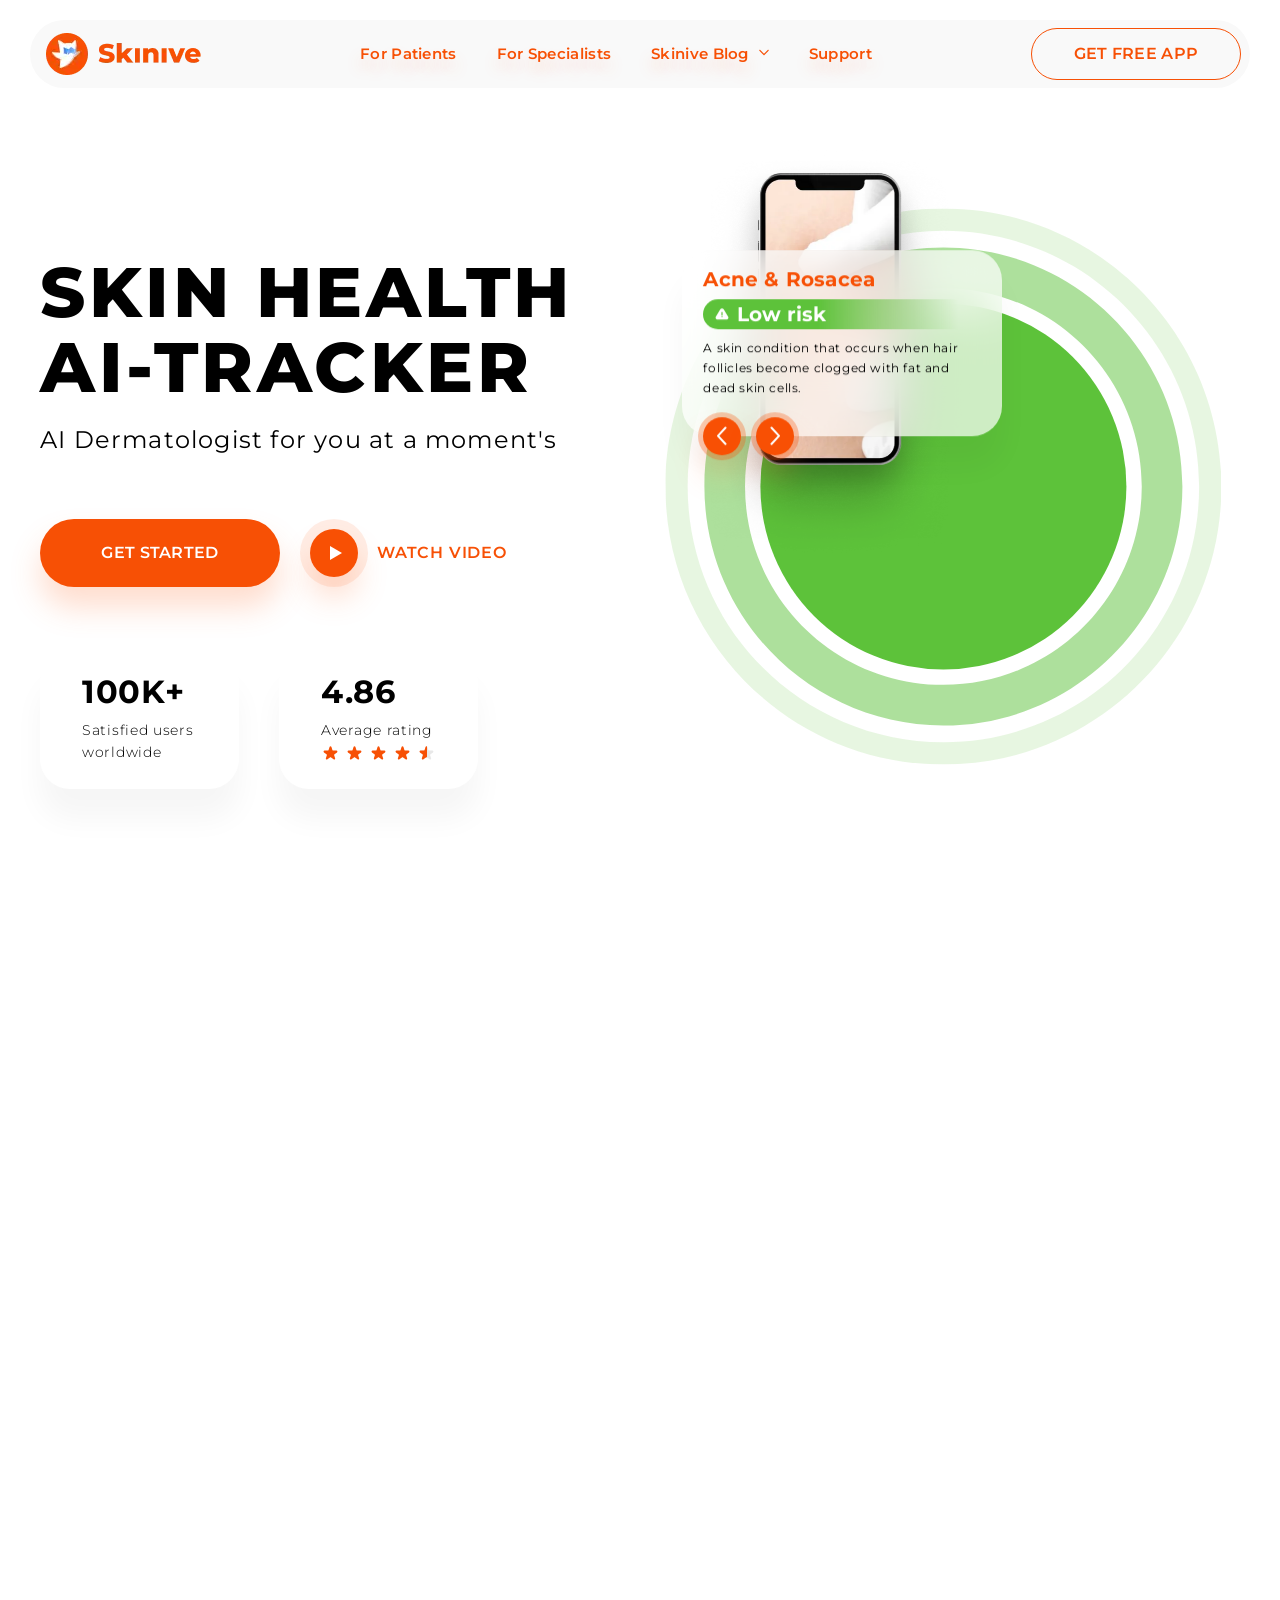
==== commit 5a92c361: "Add files via upload" ====
--- a/index.html
+++ b/index.html
@@ -5,8 +5,8 @@
    <meta charset="UTF-8">
    <meta http-equiv="X-UA-Compatible" content="IE=edge">
    <meta name="viewport" content="width=device-width, initial-scale=1.0">
-   <link rel="stylesheet" href="css/style.min.css?_v=20230105145715">
-   <link rel="stylesheet" href="files/swiper/css/swiper-bundle.min.css?_v=20230105145715">
+   <link rel="stylesheet" href="css/style.min.css?_v=20230105231444">
+   <link rel="stylesheet" href="files/swiper/css/swiper-bundle.min.css?_v=20230105231444">
    <title>Skin Health AI-Tracker</title>
 </head>
 
@@ -989,11 +989,11 @@
    </div>
 </footer>
    </div>
-   <script src="js/script.min.js?_v=20230105145715"></script>
-   <script src="files/swiper/js/swiper-bundle.min.js?_v=20230105145715"></script>
-   <script src="files/swiper/js/home-slider-settings.js?_v=20230105145715"></script>
-   <script src="files/js/plyr.min.js?_v=20230105145715"></script>
-   <!--<script src="files/js/animation-elements.min.js?_v=20230105145715"></script>-->
+   <script src="js/script.min.js?_v=20230105231444"></script>
+   <script src="files/swiper/js/swiper-bundle.min.js?_v=20230105231444"></script>
+   <script src="files/swiper/js/home-slider-settings.js?_v=20230105231444"></script>
+   <script src="files/js/plyr.min.js?_v=20230105231444"></script>
+   <!--<script src="files/js/animation-elements.min.js?_v=20230105231444"></script>-->
 </body>
 
 </html>
--- a/css/style.min.css
+++ b/css/style.min.css
@@ -1 +1 @@
-@charset "UTF-8";@font-face{font-family:Montserrat;font-display:swap;src:url(../fonts/Montserrat-Bold.woff2) format("woff2"),url(../fonts/Montserrat-Bold.woff) format("woff");font-weight:700;font-style:normal}@font-face{font-family:Montserrat;font-display:swap;src:url(../fonts/Montserrat-ExtraBold.woff2) format("woff2"),url(../fonts/Montserrat-ExtraBold.woff) format("woff");font-weight:800;font-style:normal}@font-face{font-family:Montserrat;font-display:swap;src:url(../fonts/Montserrat-Light.woff2) format("woff2"),url(../fonts/Montserrat-Light.woff) format("woff");font-weight:300;font-style:normal}@font-face{font-family:Montserrat;font-display:swap;src:url(../fonts/Montserrat-Medium.woff2) format("woff2"),url(../fonts/Montserrat-Medium.woff) format("woff");font-weight:500;font-style:normal}@font-face{font-family:Montserrat;font-display:swap;src:url(../fonts/Montserrat-Regular.woff2) format("woff2"),url(../fonts/Montserrat-Regular.woff) format("woff");font-weight:400;font-style:normal}@font-face{font-family:Montserrat;font-display:swap;src:url(../fonts/Montserrat-SemiBold.woff2) format("woff2"),url(../fonts/Montserrat-SemiBold.woff) format("woff");font-weight:600;font-style:normal}*,::after,::before{box-sizing:border-box;margin:0;padding:0}button{background:0 0;border:none;cursor:pointer}img,picture{height:auto;max-width:100%;vertical-align:top}/*! normalize.css v8.0.1 | MIT License | github.com/necolas/normalize.css */html{line-height:1.15;-webkit-text-size-adjust:100%}body{margin:0}main{display:block}h1{font-size:2em;margin:.67em 0}hr{box-sizing:content-box;height:0;overflow:visible}pre{font-family:monospace,monospace;font-size:1em}a{background-color:transparent}abbr[title]{border-bottom:none;text-decoration:underline;-webkit-text-decoration:underline dotted;text-decoration:underline dotted}b,strong{font-weight:700}code,kbd,samp{font-family:monospace,monospace;font-size:1em}small{font-size:80%}sub,sup{font-size:75%;line-height:0;position:relative;vertical-align:baseline}sub{bottom:-.25em}sup{top:-.5em}img{border-style:none}button,input,optgroup,select,textarea{font-family:inherit;font-size:100%;line-height:1.15;margin:0}button,input{overflow:visible}button,select{text-transform:none}[type=button],[type=reset],[type=submit],button{-webkit-appearance:button}[type=button]::-moz-focus-inner,[type=reset]::-moz-focus-inner,[type=submit]::-moz-focus-inner,button::-moz-focus-inner{border-style:none;padding:0}[type=button]:-moz-focusring,[type=reset]:-moz-focusring,[type=submit]:-moz-focusring,button:-moz-focusring{outline:1px dotted ButtonText}fieldset{padding:.35em .75em .625em}legend{box-sizing:border-box;color:inherit;display:table;max-width:100%;padding:0;white-space:normal}progress{vertical-align:baseline}textarea{overflow:auto}[type=checkbox],[type=radio]{box-sizing:border-box;padding:0}[type=number]::-webkit-inner-spin-button,[type=number]::-webkit-outer-spin-button{height:auto}[type=search]{-webkit-appearance:textfield;outline-offset:-2px}[type=search]::-webkit-search-decoration{-webkit-appearance:none}::-webkit-file-upload-button{-webkit-appearance:button;font:inherit}details{display:block}summary{display:list-item}template{display:none}[hidden]{display:none}body,html{height:100%;overflow-x:hidden}.wrapper{display:flex;flex-direction:column;min-height:100vh;max-width:1460px;margin-left:auto;margin-right:auto;padding-left:30px;padding-right:30px}main.main{flex:1}body{background-color:#fff;color:#000;font-family:Montserrat,sans-serif;font-style:normal;font-weight:400;margin:0}body._lock{overflow:hidden}.n_container{margin-left:auto;margin-right:auto;max-width:1200px}h1,h2,h3,h4,h5,h6{font-weight:700}.n_object-fit{left:0;height:100%;-o-object-fit:cover;object-fit:cover;position:absolute;top:0;width:100%;z-index:1}.wrap-image{height:100%;position:relative;width:100%}.wrap-image.loaded img{opacity:1}.wrap-image.loaded .sk-spinner{opacity:0!important}.wrap-image img{opacity:0;transition:all .3s ease .3s;z-index:1}.wrap-image .sk-spinner{z-index:0}.wrap-map{background-color:#f5f5f5;height:500px;margin-bottom:35px;position:relative;width:100%}.wrap-map iframe{border:0;height:100%;position:relative;width:100%}._loading-icon{height:50px}._loading-icon{position:relative}.sk-spinner-pulse{animation:sk-spinner-pulse 1s infinite ease-in-out;background-color:#337ab7;border-radius:100%;height:50px;width:50px}@keyframes sk-spinner-pulse{0%{transform:scale(0)}100%{opacity:0;transform:scale(1)}}.sk-spinner{margin-left:-25px;margin-top:-25px;position:absolute;left:50%;top:50%}body.lock{overflow:hidden}.popup{background:rgba(17,62,106,.5);color:#14618c;height:100%;left:0;opacity:0;position:fixed;transition:all .6s ease 0s;top:0;overflow-y:auto;overflow-x:hidden;visibility:hidden;width:100%;z-index:100}.popup.open{opacity:1;visibility:visible}.popup__body{align-items:center;display:flex;justify-content:center;min-height:100vh;padding-bottom:50px;padding-right:50px;padding-left:50px;padding-top:50px}.popup__content{background-color:#fff;border-radius:20px;max-width:70%;padding-bottom:55px;padding-top:58px;padding-left:30px;padding-right:30px;position:relative}.popup__content-image{padding:0!important}.popup__content-image img{max-width:100%;vertical-align:top}.popup__content.default-video{background:0 0;border-radius:0}.popup__content.default-video video{max-width:100%}.popup__close{color:#1a1a1a;position:absolute;right:15px;top:6px}.popup-video .popup__content{height:392px;width:695px;position:relative}.popup-video .popup__content iframe{left:0;height:100%;-o-object-fit:cover;object-fit:cover;position:absolute;top:0;width:100%}.hidden-link,button{cursor:pointer}.hidden-link{color:#56a4ff;text-decoration:none}.hidden-link,a{transition:all .3s ease 0s;text-decoration:none}::-moz-placeholder{color:inherit}::placeholder{color:inherit}.header{left:0;position:absolute;right:0;top:0;width:100%;z-index:100}.header__wrap-logo{min-width:155px}.header__wrapper{background-color:transparent;left:0;position:fixed;transition:background-color .3s ease 0s;top:20px;width:100%;z-index:100}.header__wrapper .n_container{align-items:center;background-color:#f9f9f9;border-radius:90px;display:flex;height:68px;justify-content:space-between;padding-left:16px;padding-right:9px;position:relative;transition:height .3s ease 0s}.header-container{position:relative}.header__button{align-items:center;border:1px solid #f75005;border-radius:40px;color:#f75005;display:flex;justify-content:center;font-size:16px;line-height:24px;font-weight:600;height:52px;letter-spacing:.02em;padding:16px 25px 17px;transition:all .3s ease 0s;text-align:center}.header .menu__icon{display:none;font-size:0}.header .menu__list{list-style:none}.header .menu__list>li{position:relative}.header .menu-item{position:relative}.header .menu__link,.header .menu__sub-link{transition:all .3s ease 0s}.header .menu__sub-list li{list-style:none}.header .menu__arrow{bottom:1px;display:block;height:10px;font-size:0;overflow:hidden;margin-left:10px;position:relative;transition:transform .3s ease 0s;top:0;width:10px}.header .menu__arrow svg{left:0;max-width:100%;position:absolute;top:0}body._touch .header .menu__list>li._active .menu__sub-list{top:calc(100% - 0px)}body._pc .header .menu__list>li:hover .menu__sub-list{opacity:1;pointer-events:all;transform:perspective(400px) rotateX(0);visibility:visible}body._touch .header .menu__list{flex:1 1 auto}body._touch .header .menu__list>li{align-items:center;display:flex;flex-wrap:wrap}body._touch .header .menu__list>li._active .menu__sub-list{display:block;opacity:1;pointer-events:all;transform:translate(0,0);visibility:visible}body._touch .header .menu__list>li._active .menu__arrow{transform:scale(1,-1)}body._pc .header .menu__list>li:hover .menu__arrow{top:0}.first-screen{padding-bottom:50px;padding-top:118px}.first-screen__item{position:relative}.first-screen__item-content{height:100%;position:relative;width:100%}.first-screen__item-content-bg{left:50%;position:absolute;transform:translate(-60%,-62%);top:50%;z-index:-1}.first-screen__above-title{font-size:48px;line-height:72px;letter-spacing:.01em;margin-bottom:13px}.first-screen__above-title span{color:silver;font-weight:700;text-decoration-line:line-through}.first-screen__title{font-size:70px;font-weight:800;line-height:75px;letter-spacing:.05em;margin:0 0 18px;text-transform:uppercase}.first-screen__title span{color:#f75005}.first-screen__text{font-size:24px;line-height:34px;letter-spacing:.05em}.first-screen__wrap-buttons{display:flex;margin-top:62px}.first-screen__button{align-items:center;background-color:#f75005;box-shadow:0 20px 30px rgba(255,120,60,.25);border-radius:40px;color:#fff;display:flex;justify-content:center;height:68px;font-size:16px;font-weight:600;line-height:24px;letter-spacing:.02em;padding:16px 25px 17px;text-align:center;width:240px}.first-screen__watch-video{align-items:center;color:#f75005;display:flex;font-size:16px;font-weight:600;line-height:28px;letter-spacing:.05em}.first-screen__watch-video-circle{align-items:center;background-color:#f75005;box-shadow:0 20px 30px rgba(255,120,60,.25);border-radius:50%;cursor:pointer;display:flex;justify-content:center;height:48px;margin-left:30px;margin-right:19px;position:relative;transition:all .3s ease 0s;width:48px}.first-screen__watch-video-circle svg{left:2px;position:relative;z-index:2}.first-screen__watch-video-circle:hover::after{animation:pulse-icon 1.2s infinite ease-in-out;opacity:1}.first-screen__watch-video-circle::after{background-color:#f75005;border-radius:50%;content:"";cursor:pointer;display:block;height:68px;left:50%;position:absolute;transform:translate(-50%,-50%);top:50%;opacity:.1;transition:.3s;width:68px;z-index:1}.first-screen__blocks{display:flex;margin-top:66px}.first-screen__block{background-color:#fff;box-shadow:0 30px 30px rgba(0,0,0,.04);box-sizing:border-box;border-radius:30px;padding:22px 42px 22px;width:199px}.first-screen__block:nth-child(1){margin-right:40px}.first-screen__block-number{font-size:32px;font-weight:700;line-height:34px;letter-spacing:.02em;margin:0 0 10px;text-transform:uppercase}.first-screen__block-text{font-size:14px;font-weight:300;line-height:22px;letter-spacing:.05em}.first-screen__block svg{margin-top:3px}.first-screen .fs-slider{height:806px;transition:opacity .3s;transform:translate(16%,-13%)}.first-screen .fs-slider.deley{opacity:0;pointer-events:none}.first-screen .fs-slider__block-wrap-arrow{bottom:0;display:flex;position:absolute;transform:translateY(50%);z-index:5}.first-screen .fs-slider__slide{opacity:0!important}.first-screen .fs-slider__slide.swiper-slide-active{opacity:1!important}.first-screen .fs-slider__wrapper{position:relative;z-index:5}.first-screen .fs-slider__wrap-image img{position:relative}.first-screen .fs-slider__block{background:rgba(255,255,255,.7);box-shadow:0 30px 30px rgba(0,0,0,.04);-webkit-backdrop-filter:blur(25px);backdrop-filter:blur(25px);border-radius:30px;bottom:31%;padding:9px 21px 0;position:absolute;left:-12%;width:320px;z-index:10}.first-screen .fs-slider__block-title{color:#f75005;font-size:20px;font-weight:700;line-height:40px;letter-spacing:.01em}.first-screen .fs-slider__block-label{align-items:center;border-radius:20px;display:flex;height:30px;padding-left:12px;padding-right:12px;width:271px;max-width:100%}.first-screen .fs-slider__block-label.low-risk{background:linear-gradient(90deg,#5dc23a 42.29%,rgba(93,194,58,0) 94.08%)}.first-screen .fs-slider__block-label.medium-risk{background:linear-gradient(90deg,#f3ad23 42.29%,rgba(243,173,35,0) 94.08%)}.first-screen .fs-slider__block-label.high-risk{background:linear-gradient(90deg,#f54119 42.29%,rgba(245,65,25,0) 94.08%)}.first-screen .fs-slider__block-label p{color:#fff;font-size:20px;font-weight:700;line-height:24px;padding-left:8px}.first-screen .fs-slider__block-wrap-text{padding-top:9px}.first-screen .fs-slider__block-wrap-text p{font-size:12px;line-height:20px;letter-spacing:.05em}.first-screen .fs-slider__block-wrap-arrow{position:relative}.first-screen .fs-slider .fs-slider-button-next,.first-screen .fs-slider .fs-slider-button-prev{align-items:center;background-color:#f75005;box-shadow:0 20px 30px rgba(255,120,60,.25);border-radius:50%;cursor:pointer;display:flex;justify-content:center;height:38px;position:relative;transition:all .3s ease 0s;width:38px;z-index:1}.first-screen .fs-slider .fs-slider-button-next:not(.swiper-button-disabled):hover::after,.first-screen .fs-slider .fs-slider-button-prev:not(.swiper-button-disabled):hover::after{animation:playpulsecircle 1.2s infinite ease-in-out}.first-screen .fs-slider .fs-slider-button-next.swiper-button-disabled,.first-screen .fs-slider .fs-slider-button-prev.swiper-button-disabled{cursor:default;pointer-events:none}.first-screen .fs-slider .fs-slider-button-next::after,.first-screen .fs-slider .fs-slider-button-prev::after{background-color:#f75005;border-radius:50%;content:"";display:block;height:48px;left:50%;position:absolute;transform:translate(-50%,-50%);top:50%;opacity:.3;transition:.3s;width:48px;z-index:0}.first-screen .fs-slider .fs-slider-button-next svg,.first-screen .fs-slider .fs-slider-button-prev svg{position:relative;z-index:1}.first-screen .fs-slider .fs-slider-button-next{margin-left:15px}.start-your-jouney{padding-bottom:12px;padding-top:50px}.start-your-jouney__text-above-title{color:#f75005;font-size:24px;font-weight:700;line-height:34px;letter-spacing:.01em;margin-bottom:20px}.start-your-jouney__title{font-size:64px;font-weight:700;line-height:72px;letter-spacing:.01em;margin-bottom:59px;max-width:860px}.start-your-jouney__wrap-video{max-width:992px;margin-left:auto;margin-right:auto;padding-bottom:39%;position:relative}.take-care-of-skin{padding-bottom:20px;padding-top:12px}.take-care-of-skin__text-above-title{color:#f75005;font-size:24px;font-weight:700;line-height:34px;letter-spacing:.01em;margin-bottom:17px}.take-care-of-skin__title{font-size:64px;line-height:72px;font-weight:700;letter-spacing:.01em}.take-care-of-skin__icons{display:flex;justify-content:space-between;padding-bottom:30px;margin-left:-15px;margin-right:-15px;margin-top:15px}.take-care-of-skin__wrap-icon{align-items:center;display:flex;height:60px;margin-left:10px;margin-right:10px;width:auto}.take-care-of-skin__wrap-icon img{max-height:100%;max-width:100%}.take-care-of-skin__blockText p{color:#8a8a8a;font-size:16px;font-weight:300;line-height:28px;letter-spacing:.02em}.take-care-of-skin__blocks{margin-top:60px}.take-care-of-skin__block{border-radius:38px;display:flex}.take-care-of-skin__block:nth-child(1){background:linear-gradient(169.62deg,#ff8f5c -8.51%,#f75005 104.74%);box-shadow:0 20px 30px rgba(255,120,60,.25)}.take-care-of-skin__block:nth-child(2){background:linear-gradient(169.62deg,#7976fd -8.51%,#504de5 104.74%);box-shadow:0 20px 30px rgba(83,80,231,.25)}.take-care-of-skin__block:nth-child(3){background:linear-gradient(169.62deg,#a980ff -8.51%,#733aed 104.74%);box-shadow:0 20px 30px rgba(122,67,239,.25)}.take-care-of-skin__block-title{color:#fff;font-size:24px;font-weight:700;line-height:36px;letter-spacing:.01em}.take-care-of-skin__block-text{margin-bottom:-5px;padding-top:8px}.take-care-of-skin__block-text p{color:#fff;font-size:16px;font-weight:500;line-height:28px;letter-spacing:.05em}.take-care-of-skin__block-wrap-arrow{align-items:center;display:flex;justify-content:flex-end}.take-care-of-skin__block-link{align-items:center;background-color:transparent;border-radius:50%;color:#fff;cursor:pointer;display:flex;justify-content:center;height:46px;position:relative;transition:all .3s ease 0s;width:46px}.take-care-of-skin__block-link:hover{background-color:#fff;box-shadow:0 20px 30px rgba(255,120,60,.25);color:#f75005}.take-care-of-skin__block-link:hover::after{animation:pulse-icon 1.2s infinite ease-in-out;background-color:#fff}.take-care-of-skin__block-link:hover .take-care-of-skin__link-wrap-icon{z-index:1}.take-care-of-skin__block-link::after{background-color:transparent;border-radius:50%;content:"";display:block;height:60px;left:50%;position:absolute;transform:translate(-50%,-50%);top:50%;opacity:.3;transition:all .3s ease 0s;width:60px;z-index:0}.take-care-of-skin__block-link-wrap-icon{transition:all .3s ease 0s;z-index:1}.key-features{padding-top:60px}.key-features__item:nth-child(1) .key-features-bg-item-one{position:absolute;left:0;transform:translateY(-50%);top:60%;z-index:-1}.key-features__title{font-size:64px;line-height:72px;letter-spacing:.01em}.key-features__block-text{font-size:22px;font-weight:500;line-height:34px;letter-spacing:.05em;padding-right:10px}.key-features__block-image{border-radius:8px;height:calc(100% - 45px);margin:22.5px;width:calc(100% - 45px)}.key-features__block-wrap-icon{align-items:center;background:linear-gradient(280.23deg,#f75005 -.43%,#ff7436 116.24%);border-radius:30px;height:95px;display:flex;justify-content:center;margin-right:30px;min-width:95px}.key-features__block-wrap-image{position:relative}.key-features__buttons{display:flex;max-width:455px;margin:68px auto 0}.key-features__button{border-radius:40px;box-shadow:0 20px 30px rgba(255,120,60,.25);margin-left:3.5px;margin-right:3.5px}.who-we-serve{background:linear-gradient(280.23deg,#f75005 -.43%,#ff7436 116.24%),#fff;border-radius:100px;margin-bottom:100px;margin-top:92px;padding-bottom:118px;padding-left:30px;padding-top:106px;position:relative}.who-we-serve .n_container{position:relative;z-index:1}.who-we-serve__text-above-title{font-size:24px;font-size:24px;font-weight:700;line-height:34px;letter-spacing:.01em;margin:0}.who-we-serve__title{font-size:64px;font-weight:600;line-height:72px;letter-spacing:.01em;margin-top:28px}.who-we-serve .block-info-numbers{margin-top:-20px;padding-bottom:30px;padding-left:50px;padding-right:50px;padding-top:44px}.who-we-serve .block-info-numbers__number,.who-we-serve .block-info-numbers__text{text-align:center}.who-we-serve .block-info-numbers__number{color:#fff;font-size:64px;font-weight:800;line-height:75px;letter-spacing:.02em;margin:0;text-transform:uppercase}.who-we-serve .block-info-numbers__text{color:#fff;font-size:24px;font-weight:700;line-height:33px;letter-spacing:.01em;margin:0}.who-we-serve .block-info-numbers__bottom{align-items:center;display:flex;flex-wrap:wrap;justify-content:center;margin-top:16px}.who-we-serve .block-info-numbers__bottom p{font-size:16px;line-height:24px;letter-spacing:.01em;margin-bottom:12px;margin-top:12px}.who-we-serve .block-info-numbers__today{background-color:#fff;border-radius:7px;height:40px;margin-left:19px;margin-right:19px;padding-bottom:11px;padding-top:9px;text-align:center}.who-we-serve .block-info-numbers__today p{font-size:16px;font-weight:600;line-height:22px;letter-spacing:.01em;margin:0;white-space:nowrap}.who-we-serve .block-info-numbers__today p span{margin-left:11%;white-space:nowrap}.who-we-serve__wrap-counters{display:flex;flex-wrap:wrap;margin-left:-15px;margin-right:-15px;margin-top:61px}.who-we-serve__counter{margin-left:15px;margin-right:15px;width:calc(17% - 30px)}.who-we-serve__counter:first-child{display:flex;justify-content:flex-start;position:relative;width:calc(23% - 30px)}.who-we-serve__counter:first-child::after{background-color:#fff;content:"";display:block;height:57px;position:absolute;right:-16px;top:26px;width:2px}.who-we-serve__counter:nth-child(2){width:calc(23% - 30px)}.who-we-serve__counter-number,.who-we-serve__counter-text{text-align:center}.who-we-serve__counter-number{color:#fff;font-size:50px;font-weight:700;line-height:75px;letter-spacing:.02em;text-transform:uppercase}.who-we-serve__counter-text{color:#fff;font-size:18px;font-weight:600;line-height:28px;letter-spacing:.05em;margin-top:5px}.who-we-serve__illustration{position:absolute;right:0;z-index:0}.who-we-serve__illustration.deskstop{top:0}.who-we-serve__illustration.mobile{bottom:0;height:100%}.world-better{padding-bottom:74px;padding-top:100px}.world-better__items{margin-bottom:60px}.world-better .swiper-container-autoheight .swiper-wrapper{align-items:normal}.world-better #world-better-wrap-arrows{display:flex}.world-better__sw-btn-next,.world-better__sw-btn-prev{align-items:center;background-color:#f75005;box-shadow:0 20px 30px rgba(255,120,60,.25);border-radius:50%;cursor:pointer;display:flex;justify-content:center;height:48px;position:relative;transition:all .3s ease 0s;width:48px}.world-better__sw-btn-next:not(.swiper-button-disabled):hover::after,.world-better__sw-btn-prev:not(.swiper-button-disabled):hover::after{animation:play-pulse-circle 1.2s infinite ease-in-out}.world-better__sw-btn-next.swiper-button-disabled,.world-better__sw-btn-prev.swiper-button-disabled{cursor:default;pointer-events:none}.world-better__sw-btn-next::after,.world-better__sw-btn-prev::after{background-color:#f75005;border-radius:50%;content:"";display:block;height:60px;left:50%;position:absolute;transform:translate(-50%,-50%);top:50%;opacity:.3;transition:.3s;width:60px;z-index:-1}.world-better__sw-btn-next{margin-left:18px}.world-better__title{font-size:64px;line-height:72px;letter-spacing:.01em}.world-better .world-better-wrap-arrows{position:relative}.world-better .wrap-slider{overflow:hidden}.world-better-slider__wrapper{height:auto!important}.world-better-slider__slide{background-color:#f9f9f9;border-radius:38px;height:auto;display:flex;flex-direction:column;padding:25px;transition:all .3s ease 0s}.world-better-slider__slide:hover{background-color:#f3f3f3}.world-better-slider__slide:hover .world-better-slider__permalink-wrap-icon{background-color:#f75005;box-shadow:0 20px 30px rgba(255,120,60,.25);color:#fff;margin-left:24px}.world-better-slider__slide:hover .world-better-slider__permalink-wrap-icon::after{animation:pulse-icon 1.2s infinite ease-in-out}.world-better-slider__wrap-image{border-radius:20px;height:auto;overflow:hidden;padding-bottom:81%;position:relative}.world-better-slider__wrap-text{padding-bottom:17px;padding-top:31px}.world-better-slider__wrap-text p{font-size:20px;font-weight:600;line-height:28px;letter-spacing:.05em}.world-better-slider__wrap-data-permalink{align-items:center;display:flex;flex-wrap:wrap;justify-content:space-between;margin-top:auto;padding-bottom:5px;width:100%}.world-better-slider__data{font-size:16px;line-height:28px;letter-spacing:.05em;margin-right:auto;padding-right:12px}.world-better-slider__permalink{align-items:center;color:#f75005;display:flex;font-size:16px;font-weight:600;line-height:18px;letter-spacing:.05em;white-space:nowrap}.world-better-slider__permalink .world-better-slider__permalink-wrap-icon{align-items:center;border-radius:50%;color:inherit;display:inline-flex;justify-content:center;height:46px;margin-left:8px;position:relative;transition:.4s;width:46px}.world-better-slider__permalink .world-better-slider__permalink-wrap-icon::after{background-color:#fff;opacity:.3!important;border-radius:50%;content:"";display:block;height:65px;display:block;left:50%;position:absolute;transform:translate(-50%,-50%);top:50%;width:65px;z-index:1}.world-better .swiper-wrapper{align-items:stretch}.world-better__form{background-color:#f9f9f9;border-radius:57.5px;display:flex;height:86px;margin-left:auto;margin-right:auto;margin-top:40px;padding:9px 11px;width:824px;max-width:100%}.world-better .world-better-form__field{background:0 0;border:none;color:#8e8e8e;height:100%;font-size:16px;line-height:28px;letter-spacing:.05em;padding-left:39px;padding-right:20px;outline:0;width:100%}.world-better .world-better-form__field::-moz-placeholder{color:inherit}.world-better .world-better-form__field::placeholder{color:inherit}.world-better .world-better-form__submit{background-color:#f75005;box-shadow:0 20px 30px rgba(255,120,60,.25);border-radius:40px;color:#fff;font-size:16px;font-weight:600;line-height:24px;letter-spacing:.02em;min-width:283px;max-width:283px;padding-left:20px;padding-right:20px;text-align:center}.supported-by{padding-top:74px}.supported-by__title{font-size:35px;font-weight:600;line-height:72px;margin:0 0 56px;text-align:center}.supported-by__blocks{display:flex;flex-wrap:wrap;justify-content:center;margin:-20px}.supported-by__block{align-items:center;background-color:#fff;box-shadow:0 30px 30px rgba(0,0,0,.04);border-radius:30px;display:flex;justify-content:center;height:74px;margin:20px 10px;min-width:158px;padding-left:30px;padding-right:30px}.supported-by__block:hover img{filter:grayscale(0)}.supported-by__block img{filter:grayscale(1);transition:all .3s ease 0s}@keyframes pulse-icon{0%{height:46px;width:46px}100%{height:65px;opacity:0;width:65px}}@keyframes play-pulse{100%{height:65px;width:65px}}@keyframes play-pulse-circle{0%{height:48px;opacity:1;width:48px}100%{height:65px;opacity:0;width:65px}}@keyframes playpulsecircle{0%{height:38px;opacity:1;width:38px}100%{height:48px;opacity:0;width:48px}}main.main.get-skinive{padding-top:142px}.get-skinive__items{margin-top:128px;position:relative}.get-skinive__item-content{height:100%;position:relative;width:100%;z-index:1}.get-skinive__item-block-image{z-index:-1}.get-skinive__item-block-qr-code{align-items:center;background-color:#fff;box-shadow:0 30px 30px rgba(0,0,0,.04);border-radius:30px;bottom:7%;display:flex;justify-content:center;left:6%;height:210px;padding:20px;position:absolute;width:210px}.get-skinive__wrap-content #skinive-app{display:block;opacity:1}.get-skinive__wrap-content #skinive-md{display:none;opacity:0}.get-skinive__wrap-content.mds #skinive-app{display:none;opacity:0}.get-skinive__wrap-content.mds #skinive-md{display:block;opacity:1}.get-skinive__tabs{align-items:center;background-color:#fff;border:1px solid #f75005;border-radius:40px;display:flex;height:68px;margin-left:auto;margin-right:auto;position:relative;width:494px;max-width:100%}.get-skinive__tabs span{color:#f75005;cursor:pointer;font-size:16px;font-weight:600;line-height:24px;letter-spacing:.02em;position:relative;text-align:center;-webkit-user-select:none;-moz-user-select:none;user-select:none;width:50%;z-index:0}.get-skinive__tabs-button{align-items:center;background-color:#f75005;border-radius:40px;cursor:default;display:flex;height:66px;left:-1px;padding:16px 25px 17px;position:absolute;text-align:center;transition:position .3s ease 0s;top:0;width:247px;max-width:50%;z-index:1}.get-skinive__tabs-button.active{left:auto;right:-1px}.get-skinive__tabs-button.active span:nth-child(1){display:none}.get-skinive__tabs-button.active span:nth-child(2){display:block}.get-skinive__tabs-button span{color:#fff;cursor:default;width:100%}.get-skinive__tabs-button span:nth-child(2){display:none}.get-skinive__tab-content{transition:all .3s ease 0s}.get-skinive__title{font-size:70px;font-weight:800;line-height:75px;letter-spacing:.05em;margin:0 0 17px}.get-skinive__text{font-size:24px;font-weight:300;line-height:34px;letter-spacing:.05em}.get-skinive__buttons{margin-top:38px}.get-skinive__buttons.mds-buttons .get-skinive__button{box-shadow:0 20px 30px rgba(74,100,251,.25)}.get-skinive__button{box-shadow:0 20px 30px rgba(255,120,60,.25);border-radius:40px;height:63px}.get-skinive__button:first-child{margin-right:3px}.get-skinive__wrap-text{margin-top:72px}.get-skinive__wrap-text p{font-size:18px;line-height:28px;letter-spacing:.05em;text-align:right}.get-skinive__wrap-social{background-color:#fff;box-shadow:0 30px 30px rgba(0,0,0,.04);border-radius:30px;margin-top:-22px;padding:35px 43px 8px;width:318px}.get-skinive__wrap-social p{font-size:14px;font-weight:300;line-height:22px;letter-spacing:.05em}.get-skinive__social-icons{display:flex;margin-top:12px;transform:translateX(-7%)}.get-skinive__social-icon{color:#f75005;list-style:none}.get-skinive__social-icon svg{transition:all .3s ease 0s;height:54px;width:auto}.get-skinive__bg-illustration{left:50%;transform:translate(-22%,-35%);position:absolute;top:0;z-index:-1}.get-skinive__bg-illustration.app{min-width:1180px}.get-skinive__bg-illustration.md{min-width:1400px}.about-page{padding-top:202px}.about-fs{margin-bottom:242px;position:relative}.about-fs__title{font-size:70px;font-weight:800;line-height:75px;letter-spacing:.05em;text-transform:uppercase}.about-fs__block-text{padding-top:35px}.about-fs__block-text p{font-size:22px;font-weight:500;line-height:36px;letter-spacing:.05em}.about-fs__link{align-items:center;border:1px solid #f75005;border-radius:40px;color:#f75005;display:flex;justify-content:center;height:52px;font-size:16px;font-weight:600;line-height:24px;margin-top:39px;padding:16px 25px 17px;transition:.3s;width:232px;max-width:100%}.about-fs__link:hover{background-color:#f75005;color:#fff}.about-skinive-ai-accuracy{padding-bottom:26px}.about-skinive-ai-accuracy__title{font-size:64px;line-height:72px}.about-skinive-ai-accuracy__block-text{margin-left:auto;margin-right:auto;padding-bottom:30px;padding-top:41px;max-width:1001px}.about-skinive-ai-accuracy__block-text p{color:#000;font-size:24px;font-weight:600;line-height:36px;letter-spacing:.05em;text-align:center}.about-skinive-ai-accuracy__block-data{align-items:center;display:flex;justify-content:flex-end;margin-bottom:24px}.about-skinive-ai-accuracy__data-text{letter-spacing:.01em}.about-skinive-ai-accuracy__wrap-data{display:flex}.about-skinive-ai-accuracy__data{align-items:center;color:#8a8a8a;display:flex;letter-spacing:.05em}.about-skinive-ai-accuracy__data::before{content:"";display:block}.about-skinive-ai-accuracy__data:nth-child(1){margin-right:39px}.about-skinive-ai-accuracy__data:nth-child(1)::before{background:linear-gradient(180deg,#d9d9d9 0,#f8f8f8 100%),#d7d7d7}.about-skinive-ai-accuracy__data:nth-child(2)::before{background:linear-gradient(180deg,#f75005 0,#ff7436 100%)}.about-skinive-ai-accuracy__schedule.mobile{width:100%}.about-skinive-ai-accuracy__wrap-schedule-text{display:flex;justify-content:center;margin-left:-10px;margin-right:-10px;padding-bottom:40px;padding-left:4%;padding-right:4%;padding-top:30px;max-width:1220px}.about-skinive-ai-accuracy__item-text{margin-left:10px;margin-right:10px;padding-left:1%;padding-right:1%;width:calc(20% - 20px)}.about-skinive-ai-accuracy__item-text:last-child p{font-weight:600}.about-skinive-ai-accuracy__item-text p{color:#1c1c1c;font-size:18px;line-height:24px;text-align:center}.about-skinive-ai-accuracy__bottom{background-color:#f9f9f9;border-radius:40px;padding:22px 20px 20px;width:100%}.about-skinive-ai-accuracy__bottom-text{color:#000;font-size:24px;font-weight:600;line-height:36px;letter-spacing:.05em;text-align:center}.about-skinive-ai-accuracy__bottom-button{align-items:center;background-color:#f75005;box-shadow:0 20px 30px rgba(255,120,60,.25);border-radius:40px;color:#fff;font-size:16px;font-weight:600;line-height:24px;display:flex;justify-content:center;height:58px;letter-spacing:.02em;padding:16px 35px 17px;text-align:center;width:100%}.about-publication-clinical{padding-bottom:91px;padding-top:74px}.about-publication-clinical__title{font-size:35px;font-weight:600;line-height:72px;margin:0 0 49px;text-align:center}.about-publication-clinical__blocks{display:flex;flex-wrap:wrap;margin:0 -11px}.about-publication-clinical__block{align-items:center;background-color:#fff;box-shadow:0 30px 30px rgba(0,0,0,.07);border-radius:30px;box-sizing:border-box;display:flex;justify-content:center;height:120px;margin:10px 11px;padding-left:30px;padding-right:30px;width:calc(20% - 22px)}.about-publication-clinical__block:hover img{filter:grayscale(0)}.about-publication-clinical__block img{filter:grayscale(1);max-height:90%;max-width:90%;transition:all .3s ease 0s}.about-values__title{font-size:64px;line-height:72px;margin:2px 0 42px}.about-values__content{height:510px;margin-left:auto;max-width:100%;position:relative}.about-values__blockText p{font-size:22px;font-style:italic;line-height:36px;letter-spacing:.05em;position:relative}.about-values__blockText p:not(:last-child){margin-bottom:20px}.about-values__blockText p:first-child::before{content:"“ ";left:-15px;position:absolute;top:0}.about-values__blockText p span{color:#f75005}.about-values__blockText p span.wrap-quote{color:#000;position:relative}.about-values__blockText p span.wrap-quote::after{content:" ”";right:-18px;position:absolute;top:-4px}.about-values__blockPhoto{box-shadow:0 30px 30px rgba(0,0,0,.04);border-radius:90px 90px 90px 0;color:#fff;height:510px;position:relative;width:459px;max-width:100%}.about-values__blockPhoto img{border-radius:90px 90px 90px 0;left:0;height:100%;-o-object-fit:cover;object-fit:cover;position:absolute;top:0;width:100%}.about-values__blockName{background:linear-gradient(280.23deg,#f75005 -.43%,#ff7436 116.24%);box-shadow:0 30px 30px rgba(0,0,0,.04);border-radius:60px 0;bottom:34px;color:#fff;left:-59px;padding-bottom:17px;padding-left:60px;padding-right:60px;padding-top:24px;position:absolute;width:400px;max-width:100%}.about-values__name{font-size:36px;line-height:36px;letter-spacing:.05em}.about-values__position{font-size:22px;line-height:36px;letter-spacing:.05em}.about-milestones{padding-bottom:0;padding-top:94px}.about-milestones__top-items{align-items:flex-end;display:flex}.about-milestones__top-item:nth-child(1){width:100%}.about-milestones__top-item:nth-child(2){display:none}.about-milestones__title{font-size:64px;line-height:72px}.about-milestones #about-milestones-wrap-arrows{display:flex;position:relative;top:-5px}.about-milestones__sw-btn-next,.about-milestones__sw-btn-prev{align-items:center;background-color:#f75005;box-shadow:0 20px 30px rgba(255,120,60,.25);border-radius:50%;cursor:pointer;display:flex;justify-content:center;height:48px;position:relative;transition:all .3s ease 0s;width:48px}.about-milestones__sw-btn-next:not(.swiper-button-disabled):hover::after,.about-milestones__sw-btn-prev:not(.swiper-button-disabled):hover::after{animation:play-pulse-circle 1.2s infinite ease-in-out}.about-milestones__sw-btn-next.swiper-button-disabled,.about-milestones__sw-btn-prev.swiper-button-disabled{cursor:default;pointer-events:none}.about-milestones__sw-btn-next::after,.about-milestones__sw-btn-prev::after{background-color:#f75005;border-radius:50%;content:"";display:block;height:60px;left:50%;position:absolute;transform:translate(-50%,-50%);top:50%;opacity:.3;transition:.3s;width:60px;z-index:-1}.about-milestones__sw-btn-next{margin-left:18px}.about-milestones__wrap-slider{margin-top:50px;position:relative}.about-milestones__slider-line{background:#eaeaea;border-radius:1px;height:2px;position:absolute;top:58px;width:100%}.about-milestones__slider-line-bg{background:linear-gradient(270deg,#f75005 0,#f9f9f9 100%);border-radius:1px;font-size:0;height:2px;position:relative;width:calc(86% - 3px)}.about-milestones__slider-line-circle{align-items:center;background-color:rgba(247,80,5,.2);border-radius:50%;display:flex;justify-content:center;height:16px;position:absolute;right:-8px;transform:translateY(-50%);top:50%;width:16px}.about-milestones__slider-line-doted{background-color:#f75005;border-radius:50%;border:2px solid #fff;display:block;height:8px;width:8px}.about-milestones__slide{text-align:left}.about-milestones__slide.swiper-slide-active .about-milestones__wrap-data{background:linear-gradient(280.23deg,#f75005 -.43%,#ff7436 116.24%);padding-left:17px}.about-milestones__slide.swiper-slide-active .about-milestones__data,.about-milestones__slide.swiper-slide-active .about-milestones__q{color:#fff}.about-milestones__slide.swiper-slide-active .about-milestones__q{background:0 0}.about-milestones__data,.about-milestones__wrap-data{transition:.6s}.about-milestones__wrap-data{align-items:center;display:inline-flex;border-radius:12px}.about-milestones__data{color:#f75005;font-size:32px;font-weight:700;line-height:36px;letter-spacing:.05em}.about-milestones__q{background-color:#f9f9f9;border-radius:12px;font-size:22px;line-height:36px;letter-spacing:.05em;order:-1;margin-left:12px;padding:5px 11px 3px 11px;transition:color .3s}.about-milestones__text{font-size:22px;font-weight:500;line-height:36px;letter-spacing:.05em}.about-milestones__text::before{background:#eaeaea;border-radius:1px;content:"";display:flex;justify-content:flex-start;height:2px;margin:24px auto 19px 0;width:24px}.about-vision{padding-top:88px}.about-vision__title{font-size:64px;line-height:72px;margin:0;margin-bottom:85px}.about-vision__items._init .about-vision__title::after{display:block}.about-vision__item{background:#f9f9f9;padding:37px 50px 68px;position:relative}.about-vision__blockTitle{color:#000;cursor:default;font-size:32px;font-weight:700;line-height:32px;letter-spacing:.05em;padding-right:110px;text-align:left}.about-vision__blockTitle::after{content:url(../images/svg/spoller-arrow.svg);position:absolute;right:24px;transition:.3s;top:17px}.about-vision__blockTitle._active::after{top:25px;transform:scale(1,-1)}.about-vision__wrap-icon{align-items:center;background:linear-gradient(280.23deg,#f75005 -.43%,#ff7436 116.24%);border-radius:30px;display:flex;justify-content:center;height:100px;padding:15px;position:absolute;right:50px;top:-30px;width:100px}.about-vision__blockText{color:#000;font-size:20px;font-weight:500;line-height:32px;letter-spacing:.05em}.about-our-products{padding-bottom:92px;padding-top:66px}.about-our-products__text-above-title{color:#f75005;font-size:24px;font-weight:700;line-height:34px;letter-spacing:.01em;margin-bottom:17px}.about-our-products__title{font-size:64px;line-height:72px;font-weight:700;letter-spacing:.01em}.about-our-products__icons{display:flex;justify-content:space-between;padding-bottom:30px;margin-left:-15px;margin-right:-15px;margin-top:15px}.about-our-products__wrap-icon{align-items:center;display:flex;height:60px;margin-left:10px;margin-right:10px;width:auto}.about-our-products__wrap-icon img{max-height:100%;max-width:100%}.about-our-products__blockText p{color:#8a8a8a;font-size:16px;font-weight:300;line-height:28px;letter-spacing:.02em}.about-our-products__blocks{margin-top:60px}.about-our-products__block{background-color:#f9f9f9;display:flex}.about-our-products__block-title{color:#000;font-size:24px;font-weight:700;line-height:36px;letter-spacing:.01em}.about-our-products__block-text{margin-bottom:-5px;padding-top:8px}.about-our-products__block-text p{color:#000;font-size:16px;font-weight:500;line-height:28px;letter-spacing:.05em}.about-our-products__block-wrap-arrow{align-items:center;display:flex;justify-content:flex-end}.about-our-products__block-link{align-items:center;background-color:transparent;border-radius:50%;color:#f75005;cursor:pointer;display:flex;justify-content:center;height:46px;position:relative;transition:all .3s ease 0s;width:46px}.about-our-products__block-link:hover{background-color:#f75005;box-shadow:0 20px 30px rgba(255,120,60,.25);color:#fff}.about-our-products__block-link:hover::after{animation:pulse-icon 1.2s infinite ease-in-out;background-color:#f75005}.about-our-products__block-link:hover .take-care-of-skin__link-wrap-icon{z-index:1}.about-our-products__block-link::after{background-color:transparent;border-radius:50%;content:"";display:block;height:60px;left:50%;position:absolute;transform:translate(-50%,-50%);top:50%;opacity:.3;transition:all .3s ease 0s;width:60px;z-index:0}.about-our-products__block-link-wrap-icon{transition:all .3s ease 0s;z-index:1}.about-our-products__block-link svg{position:relative;z-index:2}.about-our-products__wrap-image{height:80px;max-width:80px;min-width:80px;margin-right:19px}.about-lets-stay-in-touch{background:linear-gradient(280.23deg,#f75005 -.43%,#ff7436 116.24%),#fff;border-radius:90px;color:#fff;margin-bottom:10px;padding-bottom:41px;padding-left:35px;padding-right:35px;padding-top:63px;position:relative}.about-lets-stay-in-touch .n_container{max-width:824px;position:relative;z-index:1}.about-lets-stay-in-touch__submit,.about-lets-stay-in-touch__text,.about-lets-stay-in-touch__title{text-align:center}.about-lets-stay-in-touch__title{font-size:64px;line-height:72px;font-weight:600;letter-spacing:.01em;margin:0}.about-lets-stay-in-touch__wrap-text{padding-bottom:45px;padding-top:21px}.about-lets-stay-in-touch__text{font-size:22px;line-height:36px;font-weight:500;letter-spacing:.05em}.about-lets-stay-in-touch__text a{color:inherit;font-weight:600;text-decoration:underline}.about-lets-stay-in-touch__field{border:none;color:#8e8e8e;font-size:16px;line-height:28px;letter-spacing:.05em;outline:0;width:100%}.about-lets-stay-in-touch__submit{color:#fff;align-items:center;display:flex;justify-content:center;font-size:16px;font-weight:600;line-height:24px;letter-spacing:.02em;padding-left:15px;padding-right:15px;width:100%}.about-lets-stay-in-touch__illustration{position:absolute;right:0;transform:translateY(-50%);top:50%;z-index:0}.for-patients-page .first-screen__title{font-size:72px;font-weight:700;text-transform:capitalize}.for-patients-page .key-features{padding-bottom:59px}.for-patients-page .key-features__block-text{font-size:22px;font-weight:500;line-height:34px}.for-patients-weekly-basis{margin-bottom:37px;margin-top:50px;position:relative}.for-patients-weekly-basis__read-more{background-color:#f9f9f9;border-radius:100px;height:auto;padding-bottom:113px;padding-left:136px;padding-right:136px;padding-top:114px;max-width:1400px;z-index:120}.for-patients-weekly-basis__read-more-close{height:48px;position:absolute;right:76px;top:76px;width:48px}.for-patients-weekly-basis__read-more-close svg{max-height:100%;max-width:100%}.for-patients-weekly-basis__read-more-item:nth-child(2){display:flex;justify-content:center}.for-patients-weekly-basis__read-more-title{font-size:64px;line-height:72px;letter-spacing:.01em;margin-bottom:58px}.for-patients-weekly-basis__read-more-block-text p{font-size:20px;line-height:30px;letter-spacing:.01em}.for-patients-weekly-basis__read-more-block-text p:not(:last-child){margin-bottom:15px}.for-patients-weekly-basis__title{font-size:64px;line-height:72px;letter-spacing:.01em;margin-bottom:62px}.for-patients-weekly-basis__title span{color:#f75005}.for-patients-weekly-basis #for-patients-weekly-basis-wrap-arrows{display:flex}.for-patients-weekly-basis__sw-btn-next,.for-patients-weekly-basis__sw-btn-prev{align-items:center;background-color:#f75005;box-shadow:0 20px 30px rgba(255,120,60,.25);border-radius:50%;cursor:pointer;display:flex;justify-content:center;height:65.36px;position:relative;transition:all .3s ease 0s;width:65.36px}.for-patients-weekly-basis__sw-btn-next:not(.swiper-button-disabled):hover::after,.for-patients-weekly-basis__sw-btn-prev:not(.swiper-button-disabled):hover::after{animation:fpplay-pulse-circle 1.2s infinite ease-in-out}.for-patients-weekly-basis__sw-btn-next.swiper-button-disabled,.for-patients-weekly-basis__sw-btn-prev.swiper-button-disabled{cursor:default;pointer-events:none}.for-patients-weekly-basis__sw-btn-next::after,.for-patients-weekly-basis__sw-btn-prev::after{background-color:#f75005;border-radius:50%;content:"";display:block;height:82.56px;left:50%;position:absolute;transform:translate(-50%,-50%);top:50%;opacity:.3;transition:.3s;width:82.56px;z-index:-1}.for-patients-weekly-basis__sw-btn-next{margin-left:28px}.for-patients-weekly-basis__block{position:relative}.for-patients-weekly-basis-slider{overflow:hidden}.for-patients-weekly-basis__s-title{color:#f75005;font-size:40px;line-height:56px;font-weight:600;letter-spacing:.01em;text-align:center}.for-patients-weekly-basis__s-btn{align-items:center;border:1px solid #f75005;border-radius:40px;color:#f75005;display:flex;justify-content:center;height:52px;font-size:16px;font-weight:600;line-height:24px;letter-spacing:.02em;margin-left:auto;margin-right:auto;margin-top:40px;padding:16px 25px;transition:.3s;text-align:center}.for-patients-weekly-basis__s-btn:hover{background-color:#f75005;color:#fff}.for-patients-weekly-basis__wrap-title-text{box-sizing:border-box}.for-patients-weekly-basis__wrap-title-text h1,.for-patients-weekly-basis__wrap-title-text h2,.for-patients-weekly-basis__wrap-title-text h3,.for-patients-weekly-basis__wrap-title-text h4,.for-patients-weekly-basis__wrap-title-text h5{font-size:24px;line-height:32px;font-weight:600;letter-spacing:.01em;margin-bottom:19px}.for-patients-weekly-basis__wrap-title-text p{color:#1f1f1f;font-size:22px;line-height:28px}.for-patients-weekly-basis__step{color:#1f1f1f;font-size:32px;line-height:36px;font-weight:700;margin-bottom:19px}.for-patients-self-exam{padding-bottom:101px;padding-top:60px}.for-patients-self-exam__above-title{color:#f75005;font-size:24px;line-height:34px;letter-spacing:.01em;margin-bottom:17px}.for-patients-self-exam__title{font-size:64px;line-height:72px;letter-spacing:.01em;margin-bottom:62px}.for-patients-self-exam__block{display:flex}.for-patients-self-exam__block-title{font-size:32px;line-height:40px;margin-bottom:12px}.for-patients-self-exam__block-text{font-size:16px;font-weight:500;line-height:28px;letter-spacing:.05em;padding-right:10px}.for-patients-self-exam__block-image{background-color:#f9f9f9;border-radius:50px;display:block;overflow:hidden;height:720px;position:relative;width:100%}.for-patients-self-exam__block-image::before{background-color:rgba(161,161,161,.4);content:"";display:block;height:100%;left:0;position:absolute;top:0;width:100%;z-index:1}.for-patients-self-exam__block-image:hover .for-patients-self-exam__btn-play{height:88px;width:88px}.for-patients-self-exam__block-image:hover .for-patients-self-exam__btn-play svg{transform:scale(.85)}.for-patients-self-exam__block-wrap-icon{align-items:center;background-color:#f9f9f9;border-radius:30px;height:110px;display:flex;justify-content:center;margin-right:30px;min-width:110px}.for-patients-self-exam__block-wrap-icon.three svg{bottom:3px;left:3px;position:relative}.for-patients-self-exam__block-wrap-icon img,.for-patients-self-exam__block-wrap-icon svg{max-height:80%;max-width:80%}.for-patients-self-exam__image{height:100%;left:0;-o-object-fit:cover;object-fit:cover;-o-object-position:41% 55%;object-position:41% 55%;position:absolute;top:0;width:100%}.for-patients-self-exam__btn-play{align-items:center;background-color:#f75005;border-radius:50%;display:flex;justify-content:center;height:98px;left:50%;position:absolute;transition:.2s;transform:translate(-50%,-50%);top:50%;width:98px;z-index:2}.for-patients-skin-conditions{padding-bottom:77px;position:relative}.for-patients-skin-conditions__title{font-size:64px;line-height:72px;letter-spacing:.01em}.for-patients-skin-conditions__title span{color:#f75005}.for-patients-skin-conditions #for-patients-skin-conditions-wrap-arrows{display:flex}.for-patients-skin-conditions__sw-btn-next,.for-patients-skin-conditions__sw-btn-prev{align-items:center;background-color:#f75005;box-shadow:0 20px 30px rgba(255,120,60,.25);border-radius:50%;cursor:pointer;display:flex;justify-content:center;height:48px;position:relative;transition:all .3s ease 0s;width:48px}.for-patients-skin-conditions__sw-btn-next:not(.swiper-button-disabled):hover::after,.for-patients-skin-conditions__sw-btn-prev:not(.swiper-button-disabled):hover::after{animation:play-pulse-circle 1.2s infinite ease-in-out}.for-patients-skin-conditions__sw-btn-next.swiper-button-disabled,.for-patients-skin-conditions__sw-btn-prev.swiper-button-disabled{cursor:default;pointer-events:none}.for-patients-skin-conditions__sw-btn-next::after,.for-patients-skin-conditions__sw-btn-prev::after{background-color:#f75005;border-radius:50%;content:"";display:block;height:60px;left:50%;position:absolute;transform:translate(-50%,-50%);top:50%;opacity:.3;transition:.3s;width:60px;z-index:-1}.for-patients-skin-conditions__sw-btn-next{margin-left:18px}.for-patients-skin-conditions-slider{background-color:#f9f9f9;border-radius:38px;margin-top:58px;padding-bottom:67px;padding-left:30px;padding-right:30px;padding-top:71px;position:relative;overflow:hidden}.for-patients-skin-conditions__wrap-image{border-radius:50%;height:180px;position:relative;width:180px;overflow:hidden}.for-patients-skin-conditions__wrap-image img{height:100%;left:0;-o-object-fit:cover;object-fit:cover;position:absolute;top:0;width:100%}.for-patients-skin-conditions__wrap-title-text h1,.for-patients-skin-conditions__wrap-title-text h2,.for-patients-skin-conditions__wrap-title-text h3,.for-patients-skin-conditions__wrap-title-text h4,.for-patients-skin-conditions__wrap-title-text h5,.for-patients-skin-conditions__wrap-title-text h6{font-size:24px;font-weight:600;line-height:28px;margin-bottom:19px}.for-patients-skin-conditions__wrap-title-text p{font-size:20px;font-weight:500;line-height:32px}.for-patients-skin-conditions__wrap-title-text p a{color:#000}.for-patients-skin-conditions__swiper-pagination{align-items:center;display:flex;justify-content:center;margin-top:57px;position:relative;width:100%}.for-patients-skin-conditions__swiper-pagination .swiper-pagination-bullet{background-color:#f2f2f2;border-radius:50%;height:16px;margin:0 15px!important;position:relative;opacity:1;width:16px}.for-patients-skin-conditions__swiper-pagination .swiper-pagination-bullet-active{background-color:#f75005;height:22px;width:22px}.for-patients-skinive-app{background:linear-gradient(280.23deg,#f75005 -.43%,#ff7436 116.24%),#fff;margin-bottom:60px;padding-bottom:28px;padding-top:28px;position:relative}.for-patients-skinive-app .n_container{position:relative;z-index:1}.for-patients-skinive-app__bg{position:absolute;top:0}.for-patients-skinive-app__bg.dekstop{height:auto;min-width:1400px;left:50%;transform:translateX(-50%)}.for-patients-skinive-app__bg.mobile{height:100%;width:auto}.for-patients-skinive-app__item:nth-child(2){display:flex;justify-content:center}.for-patients-skinive-app__title{color:#fff;font-size:36px;line-height:54px;letter-spacing:.05em}.for-patients-skinive-app__wrap-buttons{display:flex}.for-patients-skinive-app__button{box-shadow:0 20px 30px rgba(255,120,60,.25);border-radius:40px;width:225px}.for-patients-skinive-app__button svg{max-width:100%}.for-patients-skinive-app__button:nth-child(2){margin-left:7px}.for-patients-stay-healthy{margin-bottom:54px}.for-patients-stay-healthy__title{font-size:64px;line-height:72px;letter-spacing:.01em;text-align:center}.for-patients-stay-healthy__wrap-icons{align-items:center;display:flex;justify-content:center;height:59px;margin-bottom:42px;margin-top:100px}.for-patients-stay-healthy__wrap-icons img{max-height:100%;margin-left:23px;margin-right:23px}.for-patients-stay-healthy__block-text{max-width:565px;margin-left:auto;margin-right:auto}.for-patients-stay-healthy__block-text p{font-size:18px;font-weight:300;line-height:30px;text-align:center;letter-spacing:.05em;text-align:center}@keyframes fpplay-pulse-circle{0%{height:60px;opacity:1;width:60px}100%{height:86px;opacity:0;width:86px}}.for-doctors-page .first-screen .fs-slider__right{display:table;margin-left:auto;margin-right:auto;position:relative}.for-doctors-page .first-screen .fs-slider__right-wrap-content{align-items:center;display:flex}.for-doctors-page .first-screen .fs-slider__right-wrap-icon{min-width:58px;margin-right:18px}.for-doctors-page .first-screen .fs-slider__right-content{margin-top:-6px}.for-doctors-page .first-screen .fs-slider__right-content-number{color:#5dc239;font-size:20px;font-weight:700;line-height:24px}.for-doctors-page .first-screen .fs-slider__right-content-number span{font-size:16px;line-height:20px}.for-doctors-page .first-screen .fs-slider__right-content-text{font-size:14px;line-height:20px;letter-spacing:.05em;margin-top:3px}.for-doctors-page .first-screen .fs-slider__block{bottom:29%;left:-15%;padding:15px 28px 24px;width:298px}.for-doctors-page .first-screen .fs-slider__block-title{color:#504de5;margin-bottom:7px}.for-doctors-page .first-screen__item-content-bg{transform:translate(-37%,-73%)}.for-doctors-page .first-screen__title{font-size:70px;line-height:75px}.for-doctors-page .first-screen__watch-video{color:#504de5}.for-doctors-page .first-screen__watch-video-circle{background-color:#504de5}.for-doctors-page .first-screen__watch-video-circle::after{background-color:#504de5}.for-doctors-page .first-screen__wrap-buttons{margin-top:49px}.for-doctors-page .first-screen__button{background-color:#504de5;box-shadow:0 20px 30px rgba(80,77,229,.25)}.for-doctors-page .first-screen__block{padding:24px 27px;position:relative}.for-doctors-page .first-screen__block:nth-child(1){width:195px}.for-doctors-page .first-screen__block:nth-child(2){width:179px}.for-doctors-page .first-screen__block:nth-child(3){width:139px}.for-doctors-page .first-screen__block:not(:last-child){margin-right:20px}.for-doctors-page .first-screen__block svg{position:absolute;right:24px;top:7px}.for-doctors-page .for-patients-self-exam img{display:table;margin-left:auto}.for-doctors-page .about-skinive-ai-accuracy__bottom-text span{color:#504de5}.for-doctors-page .about-skinive-ai-accuracy__bottom-button{background-color:#504de5;box-shadow:0 20px 30px rgba(80,77,229,.25)}.for-doctors-page .for-patients-self-exam__above-title{color:#504de5}.for-doctors-page .for-patients-self-exam{padding-bottom:99px}.for-doctors-page .for-patients-self-exam__title{font-size:64px;line-height:75px}.for-doctors-page .for-patients-self-exam__block-wrap-icon.three svg{max-height:58%;max-width:58%}.for-doctors-page .for-patients-skinive-app{background:linear-gradient(280.23deg,#5956ee -.43%,#504de5 116.24%),#fff}.for-doctors-page .for-patients-skinive-app__wrap-buttons{margin-left:auto;margin-right:auto}.for-doctors-page .for-patients-skinive-app__button{box-shadow:0 20px 30px rgba(80,77,229,.25)}.for-doctors-page .for-patients-skinive-app__item:nth-child(2){flex-direction:column}.for-doctors-page .for-patients-skinive-app__button-text{color:#fff;font-size:20px;font-weight:700;line-height:24px;letter-spacing:.05em;margin-top:19px;text-align:center}.for-doctors-page .key-features{padding-top:98px}.for-doctors-page .key-features__item-content{position:relative}.for-doctors-page .key-features__block-image{margin:0}.for-doctors-page .key-features .block__item{padding:0}.for-doctors-page .key-features .block__item:not(:last-child){margin-bottom:10px}.for-doctors-page .key-features .block__item .block__title{display:block;font-size:22px;font-weight:500;line-height:36px;letter-spacing:.05em;padding-bottom:32px;padding-left:105px;padding-right:100px;padding-top:32px;position:relative;text-align:left;width:100%}.for-doctors-page .key-features .block__item .block__title::before{content:url("data:image/svg+xml;charset=UTF-8,%3csvg width='22' height='22' viewBox='0 0 22 22' fill='none' xmlns='http://www.w3.org/2000/svg'%3e%3ccircle opacity='0.05' cx='11' cy='11' r='11' fill='%23504DE5'/%3e%3ccircle opacity='0.2' cx='11' cy='11' r='7' fill='%23504DE5'/%3e%3ccircle cx='11' cy='11' r='4' fill='%23504DE5'/%3e%3c/svg%3e");position:absolute;transform:translate(-42px,3px)}.for-doctors-page .key-features .block__item .block__title::after{content:url("data:image/svg+xml;charset=UTF-8,%3csvg width='22' height='13' viewBox='0 0 22 13' fill='none' xmlns='http://www.w3.org/2000/svg'%3e%3cpath d='M2 2L11 10.9217L20 2' stroke='%23504DE5' stroke-width='3' stroke-linecap='round' stroke-linejoin='round'/%3e%3c/svg%3e");position:absolute;right:62px;transition:.3s;top:30px}.for-doctors-page .key-features .block__item .block__title._active::after{top:31px;transform:scale(1,-1)}.for-doctors-page .key-features .block__item .for-doctors-more-skin__blockText{margin-top:-12px;padding-bottom:31px}.for-doctors-page .key-features .block__item .for-doctors-more-skin__blockText p{font-size:16px;line-height:28px;letter-spacing:.05em;padding-left:105px;padding-right:100px}.for-doctors-page .key-features .block__item p::before{content:""}.for-doctors-page .about-publication-clinical{padding-bottom:20px;padding-top:231px}.for-doctors-page .for-patients-stay-healthy__block-text p{font-size:18px;line-height:30px}.for-doctors-skinivemd{padding-bottom:39px}.for-doctors-skinivemd__title{font-size:64px;line-height:75px;letter-spacing:.05em;margin-bottom:55px}.for-doctors-skinivemd__title span{color:#504de5}.for-doctors-skinivemd__wrap-content h1,.for-doctors-skinivemd__wrap-content h2,.for-doctors-skinivemd__wrap-content h3,.for-doctors-skinivemd__wrap-content h4,.for-doctors-skinivemd__wrap-content h5,.for-doctors-skinivemd__wrap-content h6{font-size:24px;line-height:32px;font-weight:700;letter-spacing:.05em;margin-bottom:13px}.for-doctors-skinivemd__BlockImage{background-color:rgba(83,80,232,.1);position:relative}.for-doctors-skinivemd__BlockImage img{left:0;height:100%;padding:5px;position:absolute;top:0;-o-object-fit:cover;object-fit:cover;-o-object-position:center;object-position:center;width:100%}.for-doctors-skinivemd__BlockText p{font-size:16px;line-height:28px}.for-doctors-skinivemd__read-more{color:#f75005;display:table;font-size:12px;font-weight:500;line-height:22px;letter-spacing:.05em;margin-left:auto;padding-right:7px;text-align:right}.for-doctors-skinivemd__read-more::after{content:url("data:image/svg+xml;charset=UTF-8,%3csvg width='12' height='7' viewBox='0 0 12 7' fill='none' xmlns='http://www.w3.org/2000/svg'%3e%3cpath d='M1 1L6 5.95652L11 1' stroke='%23F75005' stroke-width='1.66667' stroke-linecap='round' stroke-linejoin='round'/%3e%3c/svg%3e");margin-left:12px}.for-doctors-more-skin__title{font-size:64px;line-height:72px;letter-spacing:.01em;margin-bottom:58px;max-width:880px}.for-doctors-more-skin__blocks{list-style:none}.for-doctors-more-skin__block{background-color:#f9f9f9;border-radius:38px;padding-bottom:32px;padding-left:105px;padding-right:50px;padding-top:32px}.for-doctors-more-skin__block:not(:last-child){margin-bottom:6px}.for-doctors-more-skin__block p{font-size:22px;line-height:36px;font-weight:500;letter-spacing:.05em;position:relative}.for-doctors-more-skin__block p::before{content:url("data:image/svg+xml;charset=UTF-8,%3csvg width='22' height='22' viewBox='0 0 22 22' fill='none' xmlns='http://www.w3.org/2000/svg'%3e%3ccircle opacity='0.05' cx='11' cy='11' r='11' fill='%23504DE5'/%3e%3ccircle opacity='0.2' cx='11' cy='11' r='7' fill='%23504DE5'/%3e%3ccircle cx='11' cy='11' r='4' fill='%23504DE5'/%3e%3c/svg%3e");left:-42px;position:absolute;top:4px}.for-doctors-more-skin__btn-full{border:1px solid #504de5;border-radius:38px;color:#504de5;font-size:14px;font-weight:600;line-height:24px;height:52px;margin-top:6px;padding-left:30px;padding-right:30px;text-align:center;letter-spacing:.02em;width:100%}.footer{background-color:#f9f9f9;border-radius:50px;margin-bottom:20px;padding:47px 20px 44px;position:relative;z-index:1}.footer__items{display:flex;flex-wrap:wrap}.footer__wrap-logo{margin-top:9px}.footer__wrap-this-project{align-items:flex-start;display:flex;margin-top:57px}.footer__wrap-this-project p{font-size:9px;line-height:12px}.footer__wrap-icon-this-project{min-width:46px;margin-right:19px}.footer__wrap-item-menu{margin-top:22px}.footer__wrap-item-menu .menu__list{align-items:center;display:flex}.footer__wrap-item-menu .menu-item{color:#f75005;font-size:16px;font-weight:600;line-height:24px;list-style:none;text-shadow:0 10px 15px rgba(255,120,60,.25)}.footer__wrap-item-menu .menu-item:not(:last-child){margin-right:56px}.footer__wrap-item-menu .menu-item a{color:inherit}.footer__wrap-copyright{margin-top:64px}.footer__wrap-copyright p{font-size:12px;font-weight:600;line-height:20px;letter-spacing:.05em}.footer__social-list{display:flex;justify-content:space-around;margin-top:49px;width:240px}.footer__social-list-item{color:#f75005;list-style:none}.footer__social-list-item svg{transition:all .3s ease 0s;height:54px;width:auto}.footer__button{background-color:#f75005;box-shadow:0 20px 30px rgba(255,120,60,.25);border-radius:40px;color:#fff;display:block;height:68px;font-weight:600;font-size:16px;line-height:24px;text-align:center;letter-spacing:.02em;min-width:240px;max-width:240px;padding:22px 25px}@keyframes plyr-progress{to{background-position:25px 0;background-position:var(--plyr-progress-loading-size,25px) 0}}@keyframes plyr-popup{0%{opacity:.5;transform:translateY(10px)}to{opacity:1;transform:translateY(0)}}@keyframes plyr-fade-in{0%{opacity:0}to{opacity:1}}.plyr{-moz-osx-font-smoothing:grayscale;-webkit-font-smoothing:antialiased;align-items:center;direction:ltr;display:flex;flex-direction:column;font-family:inherit;font-family:var(--plyr-font-family,inherit);font-variant-numeric:tabular-nums;font-weight:400;font-weight:var(--plyr-font-weight-regular,400);line-height:1.7;line-height:var(--plyr-line-height,1.7);max-width:100%;min-width:200px;position:relative;text-shadow:none;transition:box-shadow .3s ease;z-index:0}.plyr audio,.plyr iframe,.plyr video{display:block;height:100%;width:100%}.plyr button{font:inherit;line-height:inherit;width:auto}.plyr:focus{outline:0}.plyr--full-ui{box-sizing:border-box}.plyr--full-ui *,.plyr--full-ui :after,.plyr--full-ui :before{box-sizing:inherit}.plyr--full-ui a,.plyr--full-ui button,.plyr--full-ui input,.plyr--full-ui label{touch-action:manipulation}.plyr__badge{background:#4a5464;background:var(--plyr-badge-background,#4a5464);border-radius:2px;border-radius:var(--plyr-badge-border-radius,2px);color:#fff;color:var(--plyr-badge-text-color,#fff);font-size:9px;font-size:var(--plyr-font-size-badge,9px);line-height:1;padding:3px 4px}.plyr--full-ui ::-webkit-media-text-track-container{display:none}.plyr__captions{animation:plyr-fade-in .3s ease;bottom:0;display:none;font-size:13px;font-size:var(--plyr-font-size-small,13px);left:0;padding:10px;padding:var(--plyr-control-spacing,10px);position:absolute;text-align:center;transition:transform .4s ease-in-out;width:100%}.plyr__captions span:empty{display:none}.plyr--captions-active .plyr__captions{display:block}.plyr:not(.plyr--hide-controls) .plyr__controls:not(:empty)~.plyr__captions{transform:translateY(-40px);transform:translateY(calc(var(--plyr-control-spacing,10px) * -4))}.plyr__caption{background:rgba(0,0,0,.8);background:var(--plyr-captions-background,rgba(0,0,0,.8));border-radius:2px;-webkit-box-decoration-break:clone;box-decoration-break:clone;color:#fff;color:var(--plyr-captions-text-color,#fff);line-height:185%;padding:.2em .5em;white-space:pre-wrap}.plyr__caption div{display:inline}.plyr__control{background:0 0;border:0;border-radius:3px;border-radius:var(--plyr-control-radius,3px);color:inherit;cursor:pointer;flex-shrink:0;overflow:visible;padding:7px;padding:calc(var(--plyr-control-spacing,10px) * .7);position:relative;transition:all .3s ease}.plyr__control svg{fill:currentColor;display:block;height:18px;height:var(--plyr-control-icon-size,18px);pointer-events:none;width:18px;width:var(--plyr-control-icon-size,18px)}.plyr__control:focus{outline:0}.plyr__control.plyr__tab-focus{outline:3px dotted #00b2ff;outline:var(--plyr-tab-focus-color,var(--plyr-color-main,var(--plyr-color-main,#00b2ff))) dotted 3px;outline-offset:2px}a.plyr__control{text-decoration:none}.plyr__control.plyr__control--pressed .icon--not-pressed,.plyr__control.plyr__control--pressed .label--not-pressed,.plyr__control:not(.plyr__control--pressed) .icon--pressed,.plyr__control:not(.plyr__control--pressed) .label--pressed,a.plyr__control:after,a.plyr__control:before{display:none}.plyr--full-ui ::-webkit-media-controls{display:none}.plyr__controls{align-items:center;display:flex;justify-content:flex-end;text-align:center}.plyr__controls .plyr__progress__container{flex:1;min-width:0}.plyr__controls .plyr__controls__item{margin-left:2.5px;margin-left:calc(var(--plyr-control-spacing,10px)/ 4)}.plyr__controls .plyr__controls__item:first-child{margin-left:0;margin-right:auto}.plyr__controls .plyr__controls__item.plyr__progress__container{padding-left:2.5px;padding-left:calc(var(--plyr-control-spacing,10px)/ 4)}.plyr__controls .plyr__controls__item.plyr__time{padding:0 5px;padding:0 calc(var(--plyr-control-spacing,10px)/ 2)}.plyr__controls .plyr__controls__item.plyr__progress__container:first-child,.plyr__controls .plyr__controls__item.plyr__time+.plyr__time,.plyr__controls .plyr__controls__item.plyr__time:first-child{padding-left:0}.plyr [data-plyr=airplay],.plyr [data-plyr=captions],.plyr [data-plyr=fullscreen],.plyr [data-plyr=pip],.plyr__controls:empty{display:none}.plyr--airplay-supported [data-plyr=airplay],.plyr--captions-enabled [data-plyr=captions],.plyr--fullscreen-enabled [data-plyr=fullscreen],.plyr--pip-supported [data-plyr=pip]{display:inline-block}.plyr__menu{display:flex;position:relative}.plyr__menu .plyr__control svg{transition:transform .3s ease}.plyr__menu .plyr__control[aria-expanded=true] svg{transform:rotate(90deg)}.plyr__menu .plyr__control[aria-expanded=true] .plyr__tooltip{display:none}.plyr__menu__container{animation:plyr-popup .2s ease;background:hsla(0deg,0%,100%,.9);background:var(--plyr-menu-background,hsla(0deg,0%,100%,.9));border-radius:4px;bottom:100%;box-shadow:0 1px 2px rgba(0,0,0,.15);box-shadow:var(--plyr-menu-shadow,0 1px 2px rgba(0,0,0,.15));color:#4a5464;color:var(--plyr-menu-color,#4a5464);font-size:15px;font-size:var(--plyr-font-size-base,15px);margin-bottom:10px;position:absolute;right:-3px;text-align:left;white-space:nowrap;z-index:3}.plyr__menu__container>div{overflow:hidden;transition:height .35s cubic-bezier(.4,0,.2,1),width .35s cubic-bezier(.4,0,.2,1)}.plyr__menu__container:after{border:4px solid transparent;border-top-color:hsla(0deg,0%,100%,.9);border:var(--plyr-menu-arrow-size,4px) solid transparent;border-top-color:var(--plyr-menu-background,hsla(0deg,0%,100%,.9));content:"";height:0;position:absolute;right:14px;right:calc(var(--plyr-control-icon-size,18px)/ 2 + var(--plyr-control-spacing,10px) * .7 - var(--plyr-menu-arrow-size,4px)/ 2);top:100%;width:0}.plyr__menu__container [role=menu]{padding:7px;padding:calc(var(--plyr-control-spacing,10px) * .7)}.plyr__menu__container [role=menuitem],.plyr__menu__container [role=menuitemradio]{margin-top:2px}.plyr__menu__container [role=menuitem]:first-child,.plyr__menu__container [role=menuitemradio]:first-child{margin-top:0}.plyr__menu__container .plyr__control{align-items:center;color:#4a5464;color:var(--plyr-menu-color,#4a5464);display:flex;font-size:13px;font-size:var(--plyr-font-size-menu,var(--plyr-font-size-small,13px));padding:4.66667px 10.5px;padding:calc(var(--plyr-control-spacing,10px) * .7 / 1.5) calc(var(--plyr-control-spacing,10px) * .7 * 1.5);-webkit-user-select:none;-moz-user-select:none;user-select:none;width:100%}.plyr__menu__container .plyr__control>span{align-items:inherit;display:flex;width:100%}.plyr__menu__container .plyr__control:after{border:4px solid transparent;border:var(--plyr-menu-item-arrow-size,4px) solid transparent;content:"";position:absolute;top:50%;transform:translateY(-50%)}.plyr__menu__container .plyr__control--forward{padding-right:28px;padding-right:calc(var(--plyr-control-spacing,10px) * .7 * 4)}.plyr__menu__container .plyr__control--forward:after{border-left-color:#728197;border-left-color:var(--plyr-menu-arrow-color,#728197);right:6.5px;right:calc(var(--plyr-control-spacing,10px) * .7 * 1.5 - var(--plyr-menu-item-arrow-size,4px))}.plyr__menu__container .plyr__control--forward.plyr__tab-focus:after,.plyr__menu__container .plyr__control--forward:hover:after{border-left-color:currentColor}.plyr__menu__container .plyr__control--back{font-weight:400;font-weight:var(--plyr-font-weight-regular,400);margin:7px;margin:calc(var(--plyr-control-spacing,10px) * .7);margin-bottom:3.5px;margin-bottom:calc(var(--plyr-control-spacing,10px) * .7 / 2);padding-left:28px;padding-left:calc(var(--plyr-control-spacing,10px) * .7 * 4);position:relative;width:calc(100% - 14px);width:calc(100% - var(--plyr-control-spacing,10px) * .7 * 2)}.plyr__menu__container .plyr__control--back:after{border-right-color:#728197;border-right-color:var(--plyr-menu-arrow-color,#728197);left:6.5px;left:calc(var(--plyr-control-spacing,10px) * .7 * 1.5 - var(--plyr-menu-item-arrow-size,4px))}.plyr__menu__container .plyr__control--back:before{background:#dcdfe5;background:var(--plyr-menu-back-border-color,#dcdfe5);box-shadow:0 1px 0 #fff;box-shadow:0 1px 0 var(--plyr-menu-back-border-shadow-color,#fff);content:"";height:1px;left:0;margin-top:3.5px;margin-top:calc(var(--plyr-control-spacing,10px) * .7 / 2);overflow:hidden;position:absolute;right:0;top:100%}.plyr__menu__container .plyr__control--back.plyr__tab-focus:after,.plyr__menu__container .plyr__control--back:hover:after{border-right-color:currentColor}.plyr__menu__container .plyr__control[role=menuitemradio]{padding-left:7px;padding-left:calc(var(--plyr-control-spacing,10px) * .7)}.plyr__menu__container .plyr__control[role=menuitemradio]:after,.plyr__menu__container .plyr__control[role=menuitemradio]:before{border-radius:100%}.plyr__menu__container .plyr__control[role=menuitemradio]:before{background:rgba(0,0,0,.1);content:"";display:block;flex-shrink:0;height:16px;margin-right:10px;margin-right:var(--plyr-control-spacing,10px);transition:all .3s ease;width:16px}.plyr__menu__container .plyr__control[role=menuitemradio]:after{background:#fff;border:0;height:6px;left:12px;opacity:0;top:50%;transform:translateY(-50%) scale(0);transition:transform .3s ease,opacity .3s ease;width:6px}.plyr__menu__container .plyr__control[role=menuitemradio][aria-checked=true]:before{background:#00b2ff;background:var(--plyr-control-toggle-checked-background,var(--plyr-color-main,var(--plyr-color-main,#00b2ff)))}.plyr__menu__container .plyr__control[role=menuitemradio][aria-checked=true]:after{opacity:1;transform:translateY(-50%) scale(1)}.plyr__menu__container .plyr__control[role=menuitemradio].plyr__tab-focus:before,.plyr__menu__container .plyr__control[role=menuitemradio]:hover:before{background:rgba(35,40,47,.1)}.plyr__menu__container .plyr__menu__value{align-items:center;display:flex;margin-left:auto;margin-right:-5px;margin-right:calc(var(--plyr-control-spacing,10px) * .7 * -1 + 2px);overflow:hidden;padding-left:24.5px;padding-left:calc(var(--plyr-control-spacing,10px) * .7 * 3.5);pointer-events:none}.plyr--full-ui input[type=range]{-webkit-appearance:none;-moz-appearance:none;appearance:none;background:0 0;border:0;border-radius:26px;border-radius:calc(var(--plyr-range-thumb-height,13px) * 2);color:#00b2ff;color:var(--plyr-range-fill-background,var(--plyr-color-main,var(--plyr-color-main,#00b2ff)));display:block;height:19px;height:calc(var(--plyr-range-thumb-active-shadow-width,3px) * 2 + var(--plyr-range-thumb-height,13px));margin:0;min-width:0;padding:0;transition:box-shadow .3s ease;width:100%}.plyr--full-ui input[type=range]::-webkit-slider-runnable-track{background:0 0;background-image:linear-gradient(90deg,currentColor 0,transparent 0);background-image:linear-gradient(to right,currentColor var(--value,0),transparent var(--value,0));border:0;border-radius:2.5px;border-radius:calc(var(--plyr-range-track-height,5px)/ 2);height:5px;height:var(--plyr-range-track-height,5px);-webkit-transition:box-shadow .3s ease;transition:box-shadow .3s ease;-webkit-user-select:none;user-select:none}.plyr--full-ui input[type=range]::-webkit-slider-thumb{-webkit-appearance:none;appearance:none;background:#fff;background:var(--plyr-range-thumb-background,#fff);border:0;border-radius:100%;box-shadow:0 1px 1px rgba(35,40,47,.15),0 0 0 1px rgba(35,40,47,.2);box-shadow:var(--plyr-range-thumb-shadow,0 1px 1px rgba(35,40,47,.15),0 0 0 1px rgba(35,40,47,.2));height:13px;height:var(--plyr-range-thumb-height,13px);margin-top:-4px;margin-top:calc((var(--plyr-range-thumb-height,13px) - var(--plyr-range-track-height,5px))/ 2 * -1);position:relative;-webkit-transition:all .2s ease;transition:all .2s ease;width:13px;width:var(--plyr-range-thumb-height,13px)}.plyr--full-ui input[type=range]::-moz-range-track{background:0 0;border:0;border-radius:2.5px;border-radius:calc(var(--plyr-range-track-height,5px)/ 2);height:5px;height:var(--plyr-range-track-height,5px);-moz-transition:box-shadow .3s ease;transition:box-shadow .3s ease;-moz-user-select:none;user-select:none}.plyr--full-ui input[type=range]::-moz-range-thumb{background:#fff;background:var(--plyr-range-thumb-background,#fff);border:0;border-radius:100%;box-shadow:0 1px 1px rgba(35,40,47,.15),0 0 0 1px rgba(35,40,47,.2);box-shadow:var(--plyr-range-thumb-shadow,0 1px 1px rgba(35,40,47,.15),0 0 0 1px rgba(35,40,47,.2));height:13px;height:var(--plyr-range-thumb-height,13px);position:relative;-moz-transition:all .2s ease;transition:all .2s ease;width:13px;width:var(--plyr-range-thumb-height,13px)}.plyr--full-ui input[type=range]::-moz-range-progress{background:currentColor;border-radius:2.5px;border-radius:calc(var(--plyr-range-track-height,5px)/ 2);height:5px;height:var(--plyr-range-track-height,5px)}.plyr--full-ui input[type=range]::-ms-track{color:transparent}.plyr--full-ui input[type=range]::-ms-fill-upper,.plyr--full-ui input[type=range]::-ms-track{background:0 0;border:0;border-radius:2.5px;border-radius:calc(var(--plyr-range-track-height,5px)/ 2);height:5px;height:var(--plyr-range-track-height,5px);-ms-transition:box-shadow .3s ease;transition:box-shadow .3s ease;user-select:none}.plyr--full-ui input[type=range]::-ms-fill-lower{background:0 0;background:currentColor;border:0;border-radius:2.5px;border-radius:calc(var(--plyr-range-track-height,5px)/ 2);height:5px;height:var(--plyr-range-track-height,5px);-ms-transition:box-shadow .3s ease;transition:box-shadow .3s ease;user-select:none}.plyr--full-ui input[type=range]::-ms-thumb{background:#fff;background:var(--plyr-range-thumb-background,#fff);border:0;border-radius:100%;box-shadow:0 1px 1px rgba(35,40,47,.15),0 0 0 1px rgba(35,40,47,.2);box-shadow:var(--plyr-range-thumb-shadow,0 1px 1px rgba(35,40,47,.15),0 0 0 1px rgba(35,40,47,.2));height:13px;height:var(--plyr-range-thumb-height,13px);margin-top:0;position:relative;-ms-transition:all .2s ease;transition:all .2s ease;width:13px;width:var(--plyr-range-thumb-height,13px)}.plyr--full-ui input[type=range]::-ms-tooltip{display:none}.plyr--full-ui input[type=range]::-moz-focus-outer{border:0}.plyr--full-ui input[type=range]:focus{outline:0}.plyr--full-ui input[type=range].plyr__tab-focus::-webkit-slider-runnable-track{outline:3px dotted #00b2ff;outline:var(--plyr-tab-focus-color,var(--plyr-color-main,var(--plyr-color-main,#00b2ff))) dotted 3px;outline-offset:2px}.plyr--full-ui input[type=range].plyr__tab-focus::-moz-range-track{outline:3px dotted #00b2ff;outline:var(--plyr-tab-focus-color,var(--plyr-color-main,var(--plyr-color-main,#00b2ff))) dotted 3px;outline-offset:2px}.plyr--full-ui input[type=range].plyr__tab-focus::-ms-track{outline:3px dotted #00b2ff;outline:var(--plyr-tab-focus-color,var(--plyr-color-main,var(--plyr-color-main,#00b2ff))) dotted 3px;outline-offset:2px}.plyr__poster{background-color:#000;background-color:var(--plyr-video-background,var(--plyr-video-background,#000));background-position:50% 50%;background-repeat:no-repeat;background-size:contain;height:100%;left:0;opacity:0;position:absolute;top:0;transition:opacity .2s ease;width:100%;z-index:1}.plyr--stopped.plyr__poster-enabled .plyr__poster{opacity:1}.plyr--youtube.plyr--paused.plyr__poster-enabled:not(.plyr--stopped) .plyr__poster{display:none}.plyr__time{font-size:13px;font-size:var(--plyr-font-size-time,var(--plyr-font-size-small,13px))}.plyr__time+.plyr__time:before{content:"⁄";margin-right:10px;margin-right:var(--plyr-control-spacing,10px)}.plyr__tooltip{background:hsla(0deg,0%,100%,.9);background:var(--plyr-tooltip-background,hsla(0deg,0%,100%,.9));border-radius:5px;border-radius:var(--plyr-tooltip-radius,5px);bottom:100%;box-shadow:0 1px 2px rgba(0,0,0,.15);box-shadow:var(--plyr-tooltip-shadow,0 1px 2px rgba(0,0,0,.15));color:#4a5464;color:var(--plyr-tooltip-color,#4a5464);font-size:13px;font-size:var(--plyr-font-size-small,13px);font-weight:400;font-weight:var(--plyr-font-weight-regular,400);left:50%;line-height:1.3;margin-bottom:10px;margin-bottom:calc(var(--plyr-control-spacing,10px)/ 2 * 2);opacity:0;padding:5px 7.5px;padding:calc(var(--plyr-control-spacing,10px)/ 2) calc(var(--plyr-control-spacing,10px)/ 2 * 1.5);pointer-events:none;position:absolute;transform:translate(-50%,10px) scale(.8);transform-origin:50% 100%;transition:transform .2s ease .1s,opacity .2s ease .1s;white-space:nowrap;z-index:2}.plyr__tooltip:before{border-left:4px solid transparent;border-left:var(--plyr-tooltip-arrow-size,4px) solid transparent;border-right:4px solid transparent;border-right:var(--plyr-tooltip-arrow-size,4px) solid transparent;border-top:4px solid hsla(0deg,0%,100%,.9);border-top:var(--plyr-tooltip-arrow-size,4px) solid var(--plyr-tooltip-background,hsla(0deg,0%,100%,.9));bottom:-4px;bottom:calc(var(--plyr-tooltip-arrow-size,4px) * -1);content:"";height:0;left:50%;position:absolute;transform:translateX(-50%);width:0;z-index:2}.plyr .plyr__control.plyr__tab-focus .plyr__tooltip,.plyr .plyr__control:hover .plyr__tooltip,.plyr__tooltip--visible{opacity:1;transform:translate(-50%) scale(1)}.plyr .plyr__control:hover .plyr__tooltip{z-index:3}.plyr__controls>.plyr__control:first-child .plyr__tooltip,.plyr__controls>.plyr__control:first-child+.plyr__control .plyr__tooltip{left:0;transform:translateY(10px) scale(.8);transform-origin:0 100%}.plyr__controls>.plyr__control:first-child .plyr__tooltip:before,.plyr__controls>.plyr__control:first-child+.plyr__control .plyr__tooltip:before{left:16px;left:calc(var(--plyr-control-icon-size,18px)/ 2 + var(--plyr-control-spacing,10px) * .7)}.plyr__controls>.plyr__control:last-child .plyr__tooltip{left:auto;right:0;transform:translateY(10px) scale(.8);transform-origin:100% 100%}.plyr__controls>.plyr__control:last-child .plyr__tooltip:before{left:auto;right:16px;right:calc(var(--plyr-control-icon-size,18px)/ 2 + var(--plyr-control-spacing,10px) * .7);transform:translateX(50%)}.plyr__controls>.plyr__control:first-child .plyr__tooltip--visible,.plyr__controls>.plyr__control:first-child+.plyr__control .plyr__tooltip--visible,.plyr__controls>.plyr__control:first-child+.plyr__control.plyr__tab-focus .plyr__tooltip,.plyr__controls>.plyr__control:first-child+.plyr__control:hover .plyr__tooltip,.plyr__controls>.plyr__control:first-child.plyr__tab-focus .plyr__tooltip,.plyr__controls>.plyr__control:first-child:hover .plyr__tooltip,.plyr__controls>.plyr__control:last-child .plyr__tooltip--visible,.plyr__controls>.plyr__control:last-child.plyr__tab-focus .plyr__tooltip,.plyr__controls>.plyr__control:last-child:hover .plyr__tooltip{transform:translate(0) scale(1)}.plyr__progress{left:6.5px;left:calc(var(--plyr-range-thumb-height,13px) * .5);margin-right:13px;margin-right:var(--plyr-range-thumb-height,13px);position:relative}.plyr__progress input[type=range],.plyr__progress__buffer{margin-left:-6.5px;margin-left:calc(var(--plyr-range-thumb-height,13px) * -.5);margin-right:-6.5px;margin-right:calc(var(--plyr-range-thumb-height,13px) * -.5);width:calc(100% + 13px);width:calc(100% + var(--plyr-range-thumb-height,13px))}.plyr__progress input[type=range]{position:relative;z-index:2}.plyr__progress .plyr__tooltip{left:0;max-width:120px;overflow-wrap:break-word;white-space:normal}.plyr__progress__buffer{-webkit-appearance:none;background:0 0;border:0;border-radius:100px;height:5px;height:var(--plyr-range-track-height,5px);left:0;margin-top:-2.5px;margin-top:calc(var(--plyr-range-track-height,5px)/ 2 * -1);padding:0;position:absolute;top:50%}.plyr__progress__buffer::-webkit-progress-bar{background:0 0}.plyr__progress__buffer::-webkit-progress-value{background:currentColor;border-radius:100px;min-width:5px;min-width:var(--plyr-range-track-height,5px);-webkit-transition:width .2s ease;transition:width .2s ease}.plyr__progress__buffer::-moz-progress-bar{background:currentColor;border-radius:100px;min-width:5px;min-width:var(--plyr-range-track-height,5px);-moz-transition:width .2s ease;transition:width .2s ease}.plyr__progress__buffer::-ms-fill{border-radius:100px;-ms-transition:width .2s ease;transition:width .2s ease}.plyr--loading .plyr__progress__buffer{animation:plyr-progress 1s linear infinite;background-image:linear-gradient(-45deg,rgba(35,40,47,.6) 25%,transparent 0,transparent 50%,rgba(35,40,47,.6) 0,rgba(35,40,47,.6) 75%,transparent 0,transparent);background-image:linear-gradient(-45deg,var(--plyr-progress-loading-background,rgba(35,40,47,.6)) 25%,transparent 25%,transparent 50%,var(--plyr-progress-loading-background,rgba(35,40,47,.6)) 50%,var(--plyr-progress-loading-background,rgba(35,40,47,.6)) 75%,transparent 75%,transparent);background-repeat:repeat-x;background-size:25px 25px;background-size:var(--plyr-progress-loading-size,25px) var(--plyr-progress-loading-size,25px);color:transparent}.plyr--video.plyr--loading .plyr__progress__buffer{background-color:hsla(0deg,0%,100%,.25);background-color:var(--plyr-video-progress-buffered-background,hsla(0deg,0%,100%,.25))}.plyr--audio.plyr--loading .plyr__progress__buffer{background-color:rgba(193,200,209,.6);background-color:var(--plyr-audio-progress-buffered-background,rgba(193,200,209,.6))}.plyr__progress__marker{background-color:#fff;background-color:var(--plyr-progress-marker-background,#fff);border-radius:1px;height:5px;height:var(--plyr-range-track-height,5px);position:absolute;top:50%;transform:translate(-50%,-50%);width:3px;width:var(--plyr-progress-marker-width,3px);z-index:3}.plyr__volume{align-items:center;display:flex;max-width:110px;min-width:80px;position:relative;width:20%}.plyr__volume input[type=range]{margin-left:5px;margin-left:calc(var(--plyr-control-spacing,10px)/ 2);margin-right:5px;margin-right:calc(var(--plyr-control-spacing,10px)/ 2);position:relative;z-index:2}.plyr--is-ios .plyr__volume{min-width:0;width:auto}.plyr--audio{display:block}.plyr--audio .plyr__controls{background:#fff;background:var(--plyr-audio-controls-background,#fff);border-radius:inherit;color:#4a5464;color:var(--plyr-audio-control-color,#4a5464);padding:10px;padding:var(--plyr-control-spacing,10px)}.plyr--audio .plyr__control.plyr__tab-focus,.plyr--audio .plyr__control:hover,.plyr--audio .plyr__control[aria-expanded=true]{background:#00b2ff;background:var(--plyr-audio-control-background-hover,var(--plyr-color-main,var(--plyr-color-main,#00b2ff)));color:#fff;color:var(--plyr-audio-control-color-hover,#fff)}.plyr--full-ui.plyr--audio input[type=range]::-webkit-slider-runnable-track{background-color:rgba(193,200,209,.6);background-color:var(--plyr-audio-range-track-background,var(--plyr-audio-progress-buffered-background,rgba(193,200,209,.6)))}.plyr--full-ui.plyr--audio input[type=range]::-moz-range-track{background-color:rgba(193,200,209,.6);background-color:var(--plyr-audio-range-track-background,var(--plyr-audio-progress-buffered-background,rgba(193,200,209,.6)))}.plyr--full-ui.plyr--audio input[type=range]::-ms-track{background-color:rgba(193,200,209,.6);background-color:var(--plyr-audio-range-track-background,var(--plyr-audio-progress-buffered-background,rgba(193,200,209,.6)))}.plyr--full-ui.plyr--audio input[type=range]:active::-webkit-slider-thumb{box-shadow:0 1px 1px rgba(35,40,47,.15),0 0 0 1px rgba(35,40,47,.2),0 0 0 3px rgba(35,40,47,.1);box-shadow:var(--plyr-range-thumb-shadow,0 1px 1px rgba(35,40,47,.15),0 0 0 1px rgba(35,40,47,.2)),0 0 0 var(--plyr-range-thumb-active-shadow-width,3px) var(--plyr-audio-range-thumb-active-shadow-color,rgba(35,40,47,.1))}.plyr--full-ui.plyr--audio input[type=range]:active::-moz-range-thumb{box-shadow:0 1px 1px rgba(35,40,47,.15),0 0 0 1px rgba(35,40,47,.2),0 0 0 3px rgba(35,40,47,.1);box-shadow:var(--plyr-range-thumb-shadow,0 1px 1px rgba(35,40,47,.15),0 0 0 1px rgba(35,40,47,.2)),0 0 0 var(--plyr-range-thumb-active-shadow-width,3px) var(--plyr-audio-range-thumb-active-shadow-color,rgba(35,40,47,.1))}.plyr--full-ui.plyr--audio input[type=range]:active::-ms-thumb{box-shadow:0 1px 1px rgba(35,40,47,.15),0 0 0 1px rgba(35,40,47,.2),0 0 0 3px rgba(35,40,47,.1);box-shadow:var(--plyr-range-thumb-shadow,0 1px 1px rgba(35,40,47,.15),0 0 0 1px rgba(35,40,47,.2)),0 0 0 var(--plyr-range-thumb-active-shadow-width,3px) var(--plyr-audio-range-thumb-active-shadow-color,rgba(35,40,47,.1))}.plyr--audio .plyr__progress__buffer{color:rgba(193,200,209,.6);color:var(--plyr-audio-progress-buffered-background,rgba(193,200,209,.6))}.plyr--video{background:#000;background:var(--plyr-video-background,var(--plyr-video-background,#000));overflow:hidden}.plyr--video.plyr--menu-open{overflow:visible}.plyr__video-wrapper{background:#000;background:var(--plyr-video-background,var(--plyr-video-background,#000));height:100%;margin:auto;overflow:hidden;position:relative;width:100%}.plyr__video-embed,.plyr__video-wrapper--fixed-ratio{aspect-ratio:16/9}@supports not (aspect-ratio:16/9){.plyr__video-embed,.plyr__video-wrapper--fixed-ratio{height:0;padding-bottom:56.25%;position:relative}}.plyr__video-embed iframe,.plyr__video-wrapper--fixed-ratio video{border:0;height:100%;left:0;position:absolute;top:0;width:100%}.plyr--full-ui .plyr__video-embed>.plyr__video-embed__container{padding-bottom:240%;position:relative;transform:translateY(-38.28125%)}.plyr--video .plyr__controls{background:linear-gradient(transparent,rgba(0,0,0,.75));background:var(--plyr-video-controls-background,linear-gradient(transparent,rgba(0,0,0,.75)));border-bottom-left-radius:inherit;border-bottom-right-radius:inherit;bottom:0;color:#fff;color:var(--plyr-video-control-color,#fff);left:0;padding:5px;padding:calc(var(--plyr-control-spacing,10px)/ 2);padding-top:20px;padding-top:calc(var(--plyr-control-spacing,10px) * 2);position:absolute;right:0;transition:opacity .4s ease-in-out,transform .4s ease-in-out;z-index:3}.plyr--video.plyr--hide-controls .plyr__controls{opacity:0;pointer-events:none;transform:translateY(100%)}.plyr--video .plyr__control.plyr__tab-focus,.plyr--video .plyr__control:hover,.plyr--video .plyr__control[aria-expanded=true]{background:#00b2ff;background:var(--plyr-video-control-background-hover,var(--plyr-color-main,var(--plyr-color-main,#00b2ff)));color:#fff;color:var(--plyr-video-control-color-hover,#fff)}.plyr__control--overlaid{background:#00b2ff;background:var(--plyr-video-control-background-hover,var(--plyr-color-main,var(--plyr-color-main,#00b2ff)));border:0;border-radius:100%;color:#fff;color:var(--plyr-video-control-color,#fff);display:none;left:50%;opacity:.9;padding:15px;padding:calc(var(--plyr-control-spacing,10px) * 1.5);position:absolute;top:50%;transform:translate(-50%,-50%);transition:.3s;z-index:2}.plyr__control--overlaid svg{left:2px;position:relative}.plyr__control--overlaid:focus,.plyr__control--overlaid:hover{opacity:1}.plyr--playing .plyr__control--overlaid{opacity:0;visibility:hidden}.plyr--full-ui.plyr--video .plyr__control--overlaid{display:block}.plyr--full-ui.plyr--video input[type=range]::-webkit-slider-runnable-track{background-color:hsla(0deg,0%,100%,.25);background-color:var(--plyr-video-range-track-background,var(--plyr-video-progress-buffered-background,hsla(0deg,0%,100%,.25)))}.plyr--full-ui.plyr--video input[type=range]::-moz-range-track{background-color:hsla(0deg,0%,100%,.25);background-color:var(--plyr-video-range-track-background,var(--plyr-video-progress-buffered-background,hsla(0deg,0%,100%,.25)))}.plyr--full-ui.plyr--video input[type=range]::-ms-track{background-color:hsla(0deg,0%,100%,.25);background-color:var(--plyr-video-range-track-background,var(--plyr-video-progress-buffered-background,hsla(0deg,0%,100%,.25)))}.plyr--full-ui.plyr--video input[type=range]:active::-webkit-slider-thumb{box-shadow:0 1px 1px rgba(35,40,47,.15),0 0 0 1px rgba(35,40,47,.2),0 0 0 3px hsla(0deg,0%,100%,.5);box-shadow:var(--plyr-range-thumb-shadow,0 1px 1px rgba(35,40,47,.15),0 0 0 1px rgba(35,40,47,.2)),0 0 0 var(--plyr-range-thumb-active-shadow-width,3px) var(--plyr-audio-range-thumb-active-shadow-color,hsla(0deg,0%,100%,.5))}.plyr--full-ui.plyr--video input[type=range]:active::-moz-range-thumb{box-shadow:0 1px 1px rgba(35,40,47,.15),0 0 0 1px rgba(35,40,47,.2),0 0 0 3px hsla(0deg,0%,100%,.5);box-shadow:var(--plyr-range-thumb-shadow,0 1px 1px rgba(35,40,47,.15),0 0 0 1px rgba(35,40,47,.2)),0 0 0 var(--plyr-range-thumb-active-shadow-width,3px) var(--plyr-audio-range-thumb-active-shadow-color,hsla(0deg,0%,100%,.5))}.plyr--full-ui.plyr--video input[type=range]:active::-ms-thumb{box-shadow:0 1px 1px rgba(35,40,47,.15),0 0 0 1px rgba(35,40,47,.2),0 0 0 3px hsla(0deg,0%,100%,.5);box-shadow:var(--plyr-range-thumb-shadow,0 1px 1px rgba(35,40,47,.15),0 0 0 1px rgba(35,40,47,.2)),0 0 0 var(--plyr-range-thumb-active-shadow-width,3px) var(--plyr-audio-range-thumb-active-shadow-color,hsla(0deg,0%,100%,.5))}.plyr--video .plyr__progress__buffer{color:hsla(0deg,0%,100%,.25);color:var(--plyr-video-progress-buffered-background,hsla(0deg,0%,100%,.25))}.plyr:-webkit-full-screen{background:#000;border-radius:0!important;height:100%;margin:0;width:100%}.plyr:fullscreen{background:#000;border-radius:0!important;height:100%;margin:0;width:100%}.plyr:-webkit-full-screen video{height:100%}.plyr:fullscreen video{height:100%}.plyr:-webkit-full-screen .plyr__control .icon--exit-fullscreen{display:block}.plyr:fullscreen .plyr__control .icon--exit-fullscreen{display:block}.plyr:-webkit-full-screen .plyr__control .icon--exit-fullscreen+svg{display:none}.plyr:fullscreen .plyr__control .icon--exit-fullscreen+svg{display:none}.plyr:-webkit-full-screen.plyr--hide-controls{cursor:none}.plyr:fullscreen.plyr--hide-controls{cursor:none}.plyr--fullscreen-fallback{background:#000;border-radius:0!important;bottom:0;display:block;height:100%;left:0;margin:0;position:fixed;right:0;top:0;width:100%;z-index:10000000}.plyr--fullscreen-fallback video{height:100%}.plyr--fullscreen-fallback .plyr__control .icon--exit-fullscreen{display:block}.plyr--fullscreen-fallback .plyr__control .icon--exit-fullscreen+svg{display:none}.plyr--fullscreen-fallback.plyr--hide-controls{cursor:none}.plyr__ads{border-radius:inherit;bottom:0;cursor:pointer;left:0;overflow:hidden;position:absolute;right:0;top:0;z-index:-1}.plyr__ads>div,.plyr__ads>div iframe{height:100%;position:absolute;width:100%}.plyr__ads:after{background:#23282f;border-radius:2px;bottom:10px;bottom:var(--plyr-control-spacing,10px);color:#fff;content:attr(data-badge-text);font-size:11px;padding:2px 6px;pointer-events:none;position:absolute;right:10px;right:var(--plyr-control-spacing,10px);z-index:3}.plyr__ads:empty:after{display:none}.plyr__cues{background:currentColor;display:block;height:5px;height:var(--plyr-range-track-height,5px);left:0;opacity:.8;position:absolute;top:50%;transform:translateY(-50%);width:3px;z-index:3}.plyr__preview-thumb{background-color:hsla(0deg,0%,100%,.9);background-color:var(--plyr-tooltip-background,hsla(0deg,0%,100%,.9));border-radius:5px;border-radius:var(--plyr-tooltip-radius,5px);bottom:100%;box-shadow:0 1px 2px rgba(0,0,0,.15);box-shadow:var(--plyr-tooltip-shadow,0 1px 2px rgba(0,0,0,.15));margin-bottom:10px;margin-bottom:calc(var(--plyr-control-spacing,10px)/ 2 * 2);opacity:0;padding:3px;pointer-events:none;position:absolute;transform:translateY(10px) scale(.8);transform-origin:50% 100%;transition:transform .2s ease .1s,opacity .2s ease .1s;z-index:2}.plyr__preview-thumb--is-shown{opacity:1;transform:translate(0) scale(1)}.plyr__preview-thumb:before{border-left:4px solid transparent;border-left:var(--plyr-tooltip-arrow-size,4px) solid transparent;border-right:4px solid transparent;border-right:var(--plyr-tooltip-arrow-size,4px) solid transparent;border-top:4px solid hsla(0deg,0%,100%,.9);border-top:var(--plyr-tooltip-arrow-size,4px) solid var(--plyr-tooltip-background,hsla(0deg,0%,100%,.9));bottom:-4px;bottom:calc(var(--plyr-tooltip-arrow-size,4px) * -1);content:"";height:0;left:calc(50% + var(--preview-arrow-offset));position:absolute;transform:translateX(-50%);width:0;z-index:2}.plyr__preview-thumb__image-container{background:#c1c8d1;border-radius:4px;border-radius:calc(var(--plyr-tooltip-radius,5px) - 1px);overflow:hidden;position:relative;z-index:0}.plyr__preview-thumb__image-container img,.plyr__preview-thumb__image-container:after{height:100%;left:0;position:absolute;top:0;width:100%}.plyr__preview-thumb__image-container:after{border-radius:inherit;box-shadow:inset 0 0 0 1px rgba(0,0,0,.15);content:"";pointer-events:none}.plyr__preview-thumb__image-container img{max-height:none;max-width:none}.plyr__preview-thumb__time-container{background:linear-gradient(transparent,rgba(0,0,0,.75));background:var(--plyr-video-controls-background,linear-gradient(transparent,rgba(0,0,0,.75)));border-bottom-left-radius:4px;border-bottom-left-radius:calc(var(--plyr-tooltip-radius,5px) - 1px);border-bottom-right-radius:4px;border-bottom-right-radius:calc(var(--plyr-tooltip-radius,5px) - 1px);bottom:0;left:0;line-height:1.1;padding:20px 6px 6px;position:absolute;right:0;z-index:3}.plyr__preview-thumb__time-container span{color:#fff;font-size:13px;font-size:var(--plyr-font-size-time,var(--plyr-font-size-small,13px))}.plyr__preview-scrubbing{bottom:0;filter:blur(1px);height:100%;left:0;margin:auto;opacity:0;overflow:hidden;pointer-events:none;position:absolute;right:0;top:0;transition:opacity .3s ease;width:100%;z-index:1}.plyr__preview-scrubbing--is-shown{opacity:1}.plyr__preview-scrubbing img{height:100%;left:0;max-height:none;max-width:none;-o-object-fit:contain;object-fit:contain;position:absolute;top:0;width:100%}.plyr--no-transition{transition:none!important}.plyr__sr-only{clip:rect(1px,1px,1px,1px);border:0!important;height:1px!important;overflow:hidden;padding:0!important;position:absolute!important;width:1px!important}.plyr [hidden]{display:none!important}.wrap-video{height:404px;position:relative}.plyr{border-radius:50px;bottom:0;left:0;-o-object-fit:cover;object-fit:cover;position:absolute!important;right:0;top:0}.plyr--playing::before{animation:spin 1s linear infinite;border-radius:50%;content:"";display:block;position:absolute;z-index:0}.plyr--playing.plyr--loading::before{z-index:1}.plyr__poster{background-size:cover;border-radius:48px}.plyr__control.plyr__control--overlaid{background-color:#f75005;color:transparent!important;border-radius:50%;height:84px;opacity:1;transition:all .2s ease 0s;width:84px}.plyr__control.plyr__control--overlaid::before{content:url("data:image/svg+xml;charset=UTF-8,%3csvg width='25' height='25' viewBox='0 0 25 25' fill='none' xmlns='http://www.w3.org/2000/svg'%3e%3cpath d='M9.67773 22.7285L22.6777 12.7285L9.67773 2.72852V22.7285Z' fill='%23DFDFDF'/%3e%3c/svg%3e");display:block;left:50%;position:absolute;transform:translate(-50%,-38%);top:50%}.plyr__control.plyr__control--overlaid svg{display:none}.plyr--loading:not(.plyr--stopped) .plyr__control.plyr__control--overlaid,.plyr--paused:not(.plyr--stopped) .plyr__control.plyr__control--overlaid{display:none}.plyr--stopped.plyr--paused .plyr__controls,.plyr__controls{transform:translateY(100%)}.plyr--loading .plyr__controls,.plyr--paused .plyr__controls,.plyr--playing:hover .plyr__controls{transform:translateY(0)}@keyframes spin{0%{transform:rotate(0)}100%{transform:rotate(360deg)}}@media (min-width:480px){.plyr__captions{font-size:15px;font-size:var(--plyr-font-size-base,15px);padding:20px;padding:calc(var(--plyr-control-spacing,10px) * 2)}.plyr--video .plyr__controls{padding:10px;padding:var(--plyr-control-spacing,10px);padding-top:35px;padding-top:calc(var(--plyr-control-spacing,10px) * 3.5)}}@media screen and (min-width:481px){.about-lets-stay-in-touch__illustration.mobile{display:none}}@media screen and (min-width:576px){.about-fs__illustration.mobile{display:none}}@media screen and (min-width:601px){.take-care-of-skin__wrap-image{height:100px;max-width:100px;min-width:100px;margin-right:23px}.for-doctors-page .first-screen .fs-slider__right-content-text span:nth-child(2){display:none}}@media screen and (min-width:641px){.about-skinive-ai-accuracy__data-text{font-size:22px;font-weight:500;line-height:27px;margin-right:53px}.about-skinive-ai-accuracy__data{font-size:18px;line-height:24px}.about-skinive-ai-accuracy__data::before{border-radius:8px;height:21px;margin-right:20px;min-width:22px}.about-skinive-ai-accuracy__schedule.mobile{display:none}.about-skinive-ai-accuracy__wrap-schedule-text{padding-left:9%;padding-right:9%}.about-skinive-ai-accuracy__bottom{align-items:center;border-radius:90px;display:flex;height:124px;padding:28px}.about-skinive-ai-accuracy__bottom-text{padding-right:20px;width:100%}.about-skinive-ai-accuracy__bottom-button{height:68px;text-transform:uppercase;min-width:362px;max-width:362px}.for-patients-skinive-app__bg.mobile{display:none}.plyr--playing::before{border:10px solid #f3f3f3;border-top:10px solid #3498db;left:calc(50% - 20px);height:40px;top:calc(50% - 20px);width:40px}}@media screen and (min-width:721px){.world-better__items{display:flex;margin-left:-20px;margin-right:-20px}.world-better__item{margin-left:20px;margin-right:20px}.world-better__item:nth-child(1){width:calc(65% - 40px)}.world-better__item:nth-child(2){display:flex;justify-content:flex-end;margin-top:77px;width:calc(35% - 40px)}}@media screen and (min-width:768px){.about-milestones{overflow:hidden}.about-milestones__slider{overflow:hidden}.about-lets-stay-in-touch__field,.about-lets-stay-in-touch__form{background:#f9f9f9}.about-lets-stay-in-touch__form{align-items:center;display:flex;border-radius:57.5px;height:86px;padding:9px 11px}.about-lets-stay-in-touch__field{padding-right:20px;padding-left:40px;width:calc(100% - 283px)}.about-lets-stay-in-touch__submit{background-color:#f75005;border-radius:40px;box-shadow:0 20px 30px rgba(255,120,60,.25);height:68px;text-transform:uppercase;width:283px}}@media (min-width:768px){.plyr__captions{font-size:18px;font-size:var(--plyr-font-size-large,18px)}}@media screen and (min-width:801px){.first-screen{height:auto;margin-bottom:-273px;padding-bottom:127px;padding-top:255px}.start-your-jouney{padding-bottom:127px;padding-top:127px}.take-care-of-skin{padding-bottom:148px;padding-top:126px}.take-care-of-skin__items{display:flex;margin-left:-20px;margin-right:-20px}.take-care-of-skin__item{margin-left:20px;margin-right:20px}.take-care-of-skin__item:nth-child(1){order:1;width:calc(41% - 40px)}.take-care-of-skin__item:nth-child(2){width:calc(59% - 40px)}.take-care-of-skin__blocks{display:flex;margin-left:-15px;margin-right:-15px}.take-care-of-skin__block{flex-direction:column;margin-left:15px;margin-right:15px;padding:30px 30px 18px;width:calc(33.3333% - 30px)}.take-care-of-skin__block-title{margin-top:25px}.take-care-of-skin__block-wrap-arrow{height:60px;margin-top:auto;min-width:auto;width:100%}.take-care-of-skin__wrap-image{height:80px;width:80px}.key-features{padding-bottom:92px;padding-top:148px}.key-features__items{display:flex}.key-features__item:nth-child(1) .key-features__item-content{height:623px;position:relative;transform:translate(-3%,-10%)}.key-features__item{width:50%}.key-features__title{margin-bottom:62px}.key-features__block:not(:last-child){margin-bottom:55px}.key-features__block{display:flex}.key-features__block-wrap-image{display:none}.key-features__buttons{display:none}.who-we-serve__items{display:flex;margin-left:-15px;margin-right:-15px}.who-we-serve__item{margin-left:15px;margin-right:15px}.who-we-serve__item:nth-child(1){width:calc(61% - 30px)}.who-we-serve__item:nth-child(2){width:calc(39% - 50px)}.who-we-serve .block-info-numbers{background:rgba(255,255,255,.05);-webkit-backdrop-filter:blur(10px);backdrop-filter:blur(10px);border-radius:39px}.who-we-serve .block-info-numbers__today{padding-bottom:11px;padding-left:20px;padding-right:36px;padding-top:9px}.who-we-serve__illustration.mobile{display:none}.about-skinive-ai-accuracy{padding-bottom:87px}.about-publication-clinical{padding-bottom:150px}.about-milestones{padding-bottom:112px;padding-top:157px}.about-milestones__top-item:nth-child(1){width:calc(100% - 150px)}.about-milestones__top-item:nth-child(2){display:block;width:150px}.about-milestones__wrap-slider{margin-top:112px}.about-vision__items{display:flex;flex-wrap:wrap;margin-left:-11px;margin-right:-11px}.about-vision__item{border-radius:38px;margin-bottom:22px;margin-left:11px;margin-right:11px;width:calc(50% - 22px)}.about-vision__blockTitle::after{display:none}.about-our-products{padding-bottom:160px;padding-top:137px}.about-our-products__items{display:flex;padding-bottom:7px;margin-left:-20px;margin-right:-20px}.about-our-products__item{margin-left:20px;margin-right:20px}.about-our-products__item:nth-child(1){order:1;width:calc(41% - 40px)}.about-our-products__item:nth-child(2){width:calc(59% - 40px)}.about-our-products__blockText{padding-top:10px}.about-our-products__blocks{display:flex;margin-left:-15px;margin-right:-15px}.about-our-products__block{border-radius:38px;flex-direction:column;margin-left:15px;margin-right:15px;padding:30px 30px 18px;width:calc(33.3333% - 30px)}.about-our-products__block-title{margin-top:25px}.about-our-products__block-wrap-arrow{height:60px;margin-top:14px;min-width:auto;width:100%}.about-our-products__wrap-image{height:80px;width:80px}.for-patients-page .key-features{padding-bottom:139px}.for-patients-page .key-features__item-content{transform:translate(-3%,-14%)!important}.for-patients-weekly-basis{padding-bottom:70px;padding-top:90px}.for-patients-self-exam{padding-bottom:267px;padding-top:148px}.for-patients-self-exam__block:not(:last-child){margin-bottom:40px}.for-patients-self-exam__block-wrap-icon.two svg:nth-child(2){display:none}.for-patients-skin-conditions{padding-bottom:211px}.for-patients-skin-conditions__wrap-title{align-items:flex-end;display:flex}.for-patients-skin-conditions__title{width:calc(100% - 140px)}.for-patients-skin-conditions #for-patients-skin-conditions-wrap-arrows{justify-content:flex-end;margin-bottom:19px;width:140px}.for-patients-skin-conditions__wrap-title-text p a{color:#f75005}.for-patients-skinive-app{margin-bottom:180px}.for-patients-skinive-app{align-items:center;border-radius:100px;display:flex;height:240px}.for-patients-stay-healthy{margin-bottom:-45px}.for-doctors-page .for-patients-self-exam{padding-bottom:118px}.for-doctors-page .key-features{padding-top:282px}.for-doctors-page .key-features__block-image{transform:translateY(2%)}.for-doctors-page .key-features .key-features__item:nth-child(1) .key-features-bg-item-one{transform:translate(-1%,-38%)}.for-doctors-page .key-features .block__item .for-doctors-more-skin__blockText p{font-weight:500}.for-doctors-skinivemd{padding-bottom:40px;margin-top:85px}.for-doctors-skinivemd__item{display:flex}.for-doctors-skinivemd__item:not(:last-child){margin-bottom:11px}.for-doctors-skinivemd__item:nth-child(odd) .for-doctors-skinivemd__BlockImage{order:1}.for-doctors-skinivemd__wrap-content{display:flex;flex-direction:column;justify-content:center;padding-left:34px;padding-right:36px;width:calc(100% - 378px)}.for-doctors-skinivemd__wrap-content h1,.for-doctors-skinivemd__wrap-content h2,.for-doctors-skinivemd__wrap-content h3,.for-doctors-skinivemd__wrap-content h4,.for-doctors-skinivemd__wrap-content h5,.for-doctors-skinivemd__wrap-content h6{font-weight:600}.for-doctors-skinivemd__BlockImage{border-radius:38px;height:230px;min-width:378px}.for-doctors-skinivemd__BlockImage img{border-radius:38px}.for-doctors-skinivemd__BlockText p{font-weight:500}.for-doctors-skinivemd__read-more{display:none}.for-doctors-more-skin__blocks.for-doctors-more-skin-first-blocks{display:flex;flex-flow:wrap;margin:-5px;padding-bottom:60px}.for-doctors-more-skin__blocks.for-doctors-more-skin-first-blocks .for-doctors-more-skin__block{align-items:center;display:flex;margin:5px;width:calc(50% - 10px)}.for-doctors-more-skin__btn-full{display:none}.footer{border-radius:90px;margin-top:150px;padding-bottom:81px;padding-left:99px;padding-right:150px;padding-top:84px}.footer__items{margin-left:-25px;margin-right:-25px}.footer__item{margin-left:25px;margin-right:25px}.footer__item:nth-child(1){width:280px}.footer__item:nth-child(2){display:flex;justify-content:center;padding-left:5px;padding-right:25px;width:calc(100% - 330px - 240px - 50px)}.footer__item:nth-child(3){width:190px}}@media screen and (min-width:801px) and (min-width:801px){.for-doctors-skinivemd__item:nth-child(odd) .for-doctors-skinivemd__wrap-content{padding-left:36px;padding-right:34px}}@media screen and (min-width:992px){.first-screen__items{display:flex;margin-left:-25px;margin-right:-25px}.first-screen__item{margin-left:25px;margin-right:25px;width:calc(50% - 50px)}.get-skinive__items{display:flex}.get-skinive__item{width:50%}.get-skinive__item-block-image{bottom:50%;left:0;position:absolute;transform:translate(1%,51%)}.about-fs__items{display:flex;margin-left:-15px;margin-right:-15px}.about-fs__item{margin-left:15px;margin-right:15px}.about-fs__item:nth-child(1){padding-bottom:52px;padding-top:52px;width:calc(43% - 30px)}.about-fs__item:nth-child(2){width:calc(57% - 30px)}.about-fs__illustration{margin-bottom:auto;margin-top:auto;max-width:60%;position:absolute;right:-3px;transform:translateY(-50%);top:50%}.about-values__items{display:flex;margin-left:-15px;margin-right:-15px}.about-values__item{margin-left:15px;margin-right:15px}.about-values__item:nth-child(1){width:calc(53% - 30px)}.about-values__item:nth-child(2){width:calc(47% - 30px)}.about-values__item:last-child{display:flex;padding-left:55px}.about-values__blockText{padding-left:8%}.about-values__blockText p{padding-right:35px}.about-vision__blockTitle{margin-bottom:20px}.for-patients-weekly-basis__read-more-items{display:flex;margin-left:-15px;margin-right:-15px}.for-patients-weekly-basis__read-more-item{margin-left:-15px;margin-right:-15px}.for-patients-weekly-basis__read-more-item:nth-child(1){width:calc(61% - 30px)}.for-patients-weekly-basis__read-more-item:nth-child(1) .for-patients-weekly-basis__read-more-illustration{display:none}.for-patients-weekly-basis__read-more-item:nth-child(2){align-items:center;padding-left:50px;width:calc(49% - 30px)}.for-patients-weekly-basis__read-more-illustration{position:relative;top:20px}.for-patients-weekly-basis__title{max-width:670px}.for-patients-weekly-basis #for-patients-weekly-basis-wrap-arrows{bottom:32px;justify-content:flex-end;margin-right:calc(15% - 10px);position:relative;z-index:1}.for-patients-weekly-basis__block{background-color:#f9f9f9;border-radius:100px;display:flex;margin-left:-10px;margin-right:-10px;padding:50px 30px}.for-patients-weekly-basis__item{margin-left:10px;margin-right:10px}.for-patients-weekly-basis__item:nth-child(1){order:1;width:calc(67% - 20px)}.for-patients-weekly-basis__item:nth-child(2){align-items:center;display:flex;width:calc(33% - 20px)}.for-patients-weekly-basis__item-content{display:flex}.for-patients-weekly-basis__s-btn{min-width:210px;max-width:210px}.for-patients-weekly-basis__wrap-image{display:flex;justify-content:flex-end;min-width:350px;max-width:350px}.for-patients-weekly-basis__wrap-image img{min-width:263px;max-width:263px}.for-patients-weekly-basis__wrap-title-text{padding-right:50px}.for-patients-self-exam__items{display:flex}.for-patients-self-exam__item:nth-child(1){width:43%}.for-patients-self-exam__item:nth-child(2){padding-left:30px;width:57%}.for-patients-self-exam__block-image{margin-top:-29px;width:500px}.for-patients-skin-conditions__slide{align-items:center;display:flex}.for-patients-skin-conditions__wrap-image{height:190px;max-width:190px;min-width:190px}.for-patients-skin-conditions__wrap-title-text{padding-left:9%;padding-right:5%}.for-patients-skinive-app__items{display:flex;height:auto;justify-content:space-between;margin-left:-15px;margin-right:-15px}.for-patients-skinive-app__item{align-items:center;display:flex;margin-left:15px;margin-right:15px}.for-patients-skinive-app__item:nth-child(1){width:calc(48% - 30px)}.for-patients-skinive-app__item:nth-child(2){width:calc(52% - 30px)}.for-doctors-page .first-screen .fs-slider__right{margin-right:5px;transform:translateY(-11%)}.for-doctors-page .first-screen__items{margin-left:-15px;margin-right:-15px}.for-doctors-page .first-screen__item{margin-left:15px;margin-right:15px}.for-doctors-page .first-screen__item:nth-child(1){width:calc(53% - 30px)}.for-doctors-page .first-screen__item:nth-child(2){width:calc(47% - 30px)}.for-doctors-page .first-screen__text{max-width:500px}.for-doctors-page .for-patients-self-exam .for-patients-self-exam_one_item img{position:relative;top:48px}}@media screen and (min-width:992px) and (min-width:1281px){.about-fs__item:nth-child(1){padding-right:5%}}@media (min-width:1024px){.plyr:-webkit-full-screen .plyr__captions{font-size:21px;font-size:var(--plyr-font-size-xlarge,21px)}.plyr:fullscreen .plyr__captions{font-size:21px;font-size:var(--plyr-font-size-xlarge,21px)}.plyr--fullscreen-fallback .plyr__captions{font-size:21px;font-size:var(--plyr-font-size-xlarge,21px)}}@media screen and (min-width:1025px){.take-care-of-skin__wrap-image{height:97px;width:97px}.about-skinive-ai-accuracy__item-text{padding-left:3%;padding-right:3%}.about-our-products__wrap-image{height:97px;max-width:97px;min-width:97px}.for-patients-weekly-basis__block{padding-bottom:61px;padding-top:75px}}@media screen and (min-width:1101px){.take-care-of-skin__blocks{margin-left:-24px;margin-right:-24px}.take-care-of-skin__block{margin-left:24px;margin-right:24px;width:calc(33.3333% - 48px)}.about-our-products__blocks{margin-left:-24px;margin-right:-24px}.about-our-products__block{margin-left:24px;margin-right:24px;width:calc(33.3333% - 48px)}}@media screen and (min-width:1161px){.for-doctors-skinivemd__title{max-width:1000px}}@media screen and (min-width:1200px){.header__button{min-width:210px;max-width:210px}.header__button .mobile{display:none}.header .menu{align-items:center;display:flex;justify-content:space-between;width:100%}.header .menu .menu__body{margin-left:auto;margin-right:auto}}@media (min-width:1200px){.header .menu__list{display:flex;flex-wrap:wrap}.header .menu__list>li{position:relative}.header .menu__list li{color:#f75005}.header .menu__list li a{color:inherit}.header .menu__list>li{align-items:center;display:flex;font-size:15px;font-weight:600;line-height:20px;letter-spacing:.02em;margin-left:30px;margin-right:30px;padding-bottom:8px;padding-top:8px;text-shadow:0 10px 15px rgba(255,120,60,.25);transition:margin .3s ease 0s}.header .menu__sub-list{background-color:#fff;left:calc(50% - 100px);min-width:13.5rem;position:absolute;left:-20px;top:calc(100% - 3px);z-index:10;margin:0;padding-top:1rem;padding-bottom:1rem;min-width:13.5rem;opacity:0;visibility:hidden;transform-origin:50% -50px;transform:perspective(400px) rotateX(-10deg);transition:all cubic-bezier(.645,.045,.355,1) .35s;border-radius:.35rem;box-shadow:0 20px 32px -8px rgba(17,16,19,.15),0 0 1px rgba(17,16,19,.05);transition-property:transform,opacity,visibility}.header .menu__sub-list li:hover{background-color:rgba(150,144,162,.06)}.header .menu__sub-list li a{display:block;padding:8px 20px}.header__social-icons{display:none}}@media (min-width:1200px) and (any-hover:hover){.header .menu__list li:hover .menu__arrow{color:inherit;transform:scale(1,-1)}}@media screen and (min-width:1201px){.for-patients-skin-conditions__title{padding-right:12%}.for-patients-skinive-app__item{width:calc(50% - 30px)}.for-patients-skinive-app__title{margin-left:122px}}@media screen and (min-width:1281px){.who-we-serve .block-info-numbers__bottom{transform:translateX(12px)}.for-patients-weekly-basis__wrap-title-text{padding-left:100px}}@media screen and (min-width:1350px){.for-patients-weekly-basis__wrap-title-text{padding-right:120px}}@media screen and (min-width:1400px){.for-patients-self-exam__item:nth-child(2){padding-right:7%}}@media screen and (min-width:1441px){.for-patients-weekly-basis #for-patients-weekly-basis-wrap-arrows{margin-right:calc(22% - 10px)}}@media screen and (min-width:1450px){.for-patients-skin-conditions__wrap-title-text{padding-right:20%}}@media screen and (min-width:1461px){.header__wrapper .n_container{max-width:1400px;transform:translateX(-8px)}}@media screen and (max-width:1460.98px){.header__wrapper .n_container{margin-left:30px;margin-right:30px;min-width:calc(100% - 60px)}}@media screen and (max-width:1366.98px){.first-screen .fs-slider{transform:translate(8%,-13%)}}@media screen and (max-width:1280.98px){.for-patients-weekly-basis__wrap-title-text{padding-left:25px}.footer__wrap-logo{margin-top:0;width:calc(50% - 50px)}.footer__wrap-this-project{margin-top:0;width:calc(50% - 50px)}.footer__social-list{order:-1;margin-right:auto;margin-top:22px}}@media (max-width:1200px){.popup__body{padding-bottom:calc(35px + 15 * ((100vw - 320px)/ 880))}.popup__body{padding-right:calc(20px + 30 * ((100vw - 320px)/ 880))}.popup__body{padding-left:calc(20px + 30 * ((100vw - 320px)/ 880))}.popup__body{padding-top:calc(35px + 15 * ((100vw - 320px)/ 880))}.popup__content{padding-bottom:calc(39px + 16 * ((100vw - 320px)/ 880))}.popup__content{padding-top:calc(42px + 16 * ((100vw - 320px)/ 880))}.popup-video .popup__content{height:calc(180px + 212 * ((100vw - 320px)/ 880))}.popup-video .popup__content{width:calc(335px + 360 * ((100vw - 320px)/ 880))}.first-screen__above-title{font-size:calc(24px + 24 * ((100vw - 320px)/ 880))}.first-screen__above-title{line-height:calc(40px + 32 * ((100vw - 320px)/ 880))}.first-screen__above-title{margin-bottom:calc(0px + 13 * ((100vw - 320px)/ 880))}.first-screen__title{font-size:calc(10px + 60 * ((100vw - 320px)/ 880))}.first-screen__title{line-height:calc(20px + 55 * ((100vw - 320px)/ 880))}.first-screen__text{font-size:calc(8px + 16 * ((100vw - 320px)/ 880))}.first-screen__text{line-height:calc(14px + 20 * ((100vw - 320px)/ 880))}.first-screen .fs-slider{height:calc(130px + 676 * ((100vw - 320px)/ 880))}.start-your-jouney__text-above-title{font-size:calc(20px + 4 * ((100vw - 320px)/ 880))}.start-your-jouney__text-above-title{line-height:calc(30px + 4 * ((100vw - 320px)/ 880))}.start-your-jouney__text-above-title{margin-bottom:calc(-2px + 22 * ((100vw - 320px)/ 880))}.start-your-jouney__title{font-size:calc(21px + 43 * ((100vw - 320px)/ 880))}.start-your-jouney__title{line-height:calc(31px + 41 * ((100vw - 320px)/ 880))}.take-care-of-skin__text-above-title{font-size:calc(20px + 4 * ((100vw - 320px)/ 880))}.take-care-of-skin__text-above-title{line-height:calc(30px + 4 * ((100vw - 320px)/ 880))}.take-care-of-skin__text-above-title{margin-bottom:calc(-2px + 19 * ((100vw - 320px)/ 880))}.take-care-of-skin__title{font-size:calc(21px + 43 * ((100vw - 320px)/ 880))}.take-care-of-skin__title{line-height:calc(31px + 41 * ((100vw - 320px)/ 880))}.take-care-of-skin__icons{padding-bottom:calc(5px + 25 * ((100vw - 320px)/ 880))}.take-care-of-skin__wrap-icon{height:calc(41px + 19 * ((100vw - 320px)/ 880))}.key-features__title{font-size:calc(20px + 44 * ((100vw - 320px)/ 880))}.key-features__title{line-height:calc(30px + 42 * ((100vw - 320px)/ 880))}.key-features__block-text{font-size:calc(12px + 10 * ((100vw - 320px)/ 880))}.key-features__block-text{line-height:calc(21px + 13 * ((100vw - 320px)/ 880))}.who-we-serve{margin-bottom:calc(50px + 50 * ((100vw - 320px)/ 880))}.who-we-serve{margin-top:calc(55px + 37 * ((100vw - 320px)/ 880))}.who-we-serve{padding-bottom:calc(50px + 68 * ((100vw - 320px)/ 880))}.who-we-serve{padding-top:calc(42px + 64 * ((100vw - 320px)/ 880))}.who-we-serve__text-above-title{font-size:calc(20px + 4 * ((100vw - 320px)/ 880))}.who-we-serve__text-above-title{line-height:calc(30px + 4 * ((100vw - 320px)/ 880))}.who-we-serve__title{font-size:calc(15px + 49 * ((100vw - 320px)/ 880))}.who-we-serve__title{line-height:calc(16px + 56 * ((100vw - 320px)/ 880))}.who-we-serve__title{margin-top:calc(8px + 20 * ((100vw - 320px)/ 880))}.who-we-serve .block-info-numbers{padding-bottom:calc(0px + 30 * ((100vw - 320px)/ 880))}.who-we-serve .block-info-numbers{padding-left:calc(0px + 50 * ((100vw - 320px)/ 880))}.who-we-serve .block-info-numbers{padding-right:calc(0px + 50 * ((100vw - 320px)/ 880))}.who-we-serve .block-info-numbers{padding-top:calc(0px + 44 * ((100vw - 320px)/ 880))}.who-we-serve .block-info-numbers__number{font-size:calc(12px + 52 * ((100vw - 320px)/ 880))}.who-we-serve .block-info-numbers__text{font-size:calc(10px + 14 * ((100vw - 320px)/ 880))}.who-we-serve .block-info-numbers__text{line-height:calc(16px + 17 * ((100vw - 320px)/ 880))}.who-we-serve .block-info-numbers__bottom{margin-top:calc(8px + 8 * ((100vw - 320px)/ 880))}.who-we-serve__counter-number{font-size:calc(12px + 38 * ((100vw - 320px)/ 880))}.who-we-serve__counter-number{line-height:calc(40px + 35 * ((100vw - 320px)/ 880))}.who-we-serve__counter-text{font-size:calc(8px + 10 * ((100vw - 320px)/ 880))}.who-we-serve__counter-text{line-height:calc(18px + 10 * ((100vw - 320px)/ 880))}.world-better{padding-bottom:calc(50px + 24 * ((100vw - 320px)/ 880))}.world-better{padding-top:calc(50px + 50 * ((100vw - 320px)/ 880))}.world-better__title{font-size:calc(22px + 42 * ((100vw - 320px)/ 880))}.world-better__title{line-height:calc(30px + 42 * ((100vw - 320px)/ 880))}.world-better-slider__wrap-text{padding-bottom:calc(10px + 7 * ((100vw - 320px)/ 880))}.world-better-slider__wrap-text{padding-top:calc(7px + 24 * ((100vw - 320px)/ 880))}.world-better-slider__wrap-text p{font-size:calc(10px + 10 * ((100vw - 320px)/ 880))}.world-better-slider__wrap-text p{line-height:calc(17px + 11 * ((100vw - 320px)/ 880))}.world-better-slider__data{font-size:calc(10px + 6 * ((100vw - 320px)/ 880))}.world-better-slider__data{line-height:calc(17px + 11 * ((100vw - 320px)/ 880))}.world-better-slider__permalink{font-size:calc(10px + 6 * ((100vw - 320px)/ 880))}.world-better-slider__permalink{line-height:calc(14px + 4 * ((100vw - 320px)/ 880))}.supported-by{padding-top:calc(50px + 24 * ((100vw - 320px)/ 880))}.get-skinive__title{font-size:calc(10px + 60 * ((100vw - 320px)/ 880))}.get-skinive__title{line-height:calc(20px + 55 * ((100vw - 320px)/ 880))}.get-skinive__text{font-size:calc(8px + 16 * ((100vw - 320px)/ 880))}.get-skinive__text{line-height:calc(14px + 20 * ((100vw - 320px)/ 880))}.about-page{padding-top:calc(86px + 116 * ((100vw - 320px)/ 880))}.about-fs__title{font-size:calc(32px + 38 * ((100vw - 320px)/ 880))}.about-fs__title{line-height:calc(38px + 37 * ((100vw - 320px)/ 880))}.about-fs__block-text p{font-size:calc(15px + 7 * ((100vw - 320px)/ 880))}.about-fs__block-text p{line-height:calc(22px + 14 * ((100vw - 320px)/ 880))}.about-skinive-ai-accuracy__title{font-size:calc(22px + 42 * ((100vw - 320px)/ 880))}.about-skinive-ai-accuracy__title{line-height:calc(24px + 48 * ((100vw - 320px)/ 880))}.about-skinive-ai-accuracy__block-text p{font-size:calc(15px + 9 * ((100vw - 320px)/ 880))}.about-skinive-ai-accuracy__block-text p{line-height:calc(22px + 14 * ((100vw - 320px)/ 880))}.about-skinive-ai-accuracy__data:nth-child(1){margin-right:calc(20px + 19 * ((100vw - 320px)/ 880))}.about-skinive-ai-accuracy__wrap-schedule-text{padding-bottom:calc(23px + 17 * ((100vw - 320px)/ 880))}.about-skinive-ai-accuracy__wrap-schedule-text{padding-top:calc(15px + 15 * ((100vw - 320px)/ 880))}.about-skinive-ai-accuracy__item-text p{font-size:calc(15px + 3 * ((100vw - 320px)/ 880))}.about-skinive-ai-accuracy__item-text p{line-height:calc(20px + 4 * ((100vw - 320px)/ 880))}.about-skinive-ai-accuracy__bottom-text{font-size:calc(15px + 9 * ((100vw - 320px)/ 880))}.about-skinive-ai-accuracy__bottom-text{line-height:calc(22px + 14 * ((100vw - 320px)/ 880))}.about-skinive-ai-accuracy__bottom-button{font-size:calc(14px + 2 * ((100vw - 320px)/ 880))}.about-publication-clinical{padding-top:calc(50px + 24 * ((100vw - 320px)/ 880))}.about-publication-clinical__title{font-size:calc(22px + 13 * ((100vw - 320px)/ 880))}.about-publication-clinical__title{line-height:calc(24px + 48 * ((100vw - 320px)/ 880))}.about-publication-clinical__block{height:calc(62px + 58 * ((100vw - 320px)/ 880))}.about-values__title{font-size:calc(22px + 42 * ((100vw - 320px)/ 880))}.about-values__title{line-height:calc(24px + 48 * ((100vw - 320px)/ 880))}.about-values__blockText p{font-size:calc(15px + 7 * ((100vw - 320px)/ 880))}.about-values__blockText p{line-height:calc(22px + 14 * ((100vw - 320px)/ 880))}.about-values__blockText p:not(:last-child){margin-bottom:calc(14px + 6 * ((100vw - 320px)/ 880))}.about-values__name{font-size:calc(15px + 21 * ((100vw - 320px)/ 880))}.about-values__name{line-height:calc(18px + 18 * ((100vw - 320px)/ 880))}.about-values__position{font-size:calc(12px + 10 * ((100vw - 320px)/ 880))}.about-values__position{line-height:calc(14px + 22 * ((100vw - 320px)/ 880))}.about-milestones__title{font-size:calc(22px + 42 * ((100vw - 320px)/ 880))}.about-milestones__title{line-height:calc(24px + 48 * ((100vw - 320px)/ 880))}.about-milestones__data{font-size:calc(24px + 8 * ((100vw - 320px)/ 880))}.about-milestones__q{font-size:calc(16px + 6 * ((100vw - 320px)/ 880))}.about-milestones__text{font-size:calc(15px + 7 * ((100vw - 320px)/ 880))}.about-milestones__text{line-height:calc(22px + 14 * ((100vw - 320px)/ 880))}.about-vision__title{font-size:calc(22px + 42 * ((100vw - 320px)/ 880))}.about-vision__title{line-height:calc(32px + 40 * ((100vw - 320px)/ 880))}.about-vision__title{margin-bottom:calc(45px + 40 * ((100vw - 320px)/ 880))}.about-vision__blockTitle{font-size:calc(15px + 17 * ((100vw - 320px)/ 880))}.about-vision__blockTitle{line-height:calc(21px + 11 * ((100vw - 320px)/ 880))}.about-vision__blockTitle{padding-right:calc(80px + 30 * ((100vw - 320px)/ 880))}.about-vision__blockTitle::after{top:calc(20px + -3 * ((100vw - 320px)/ 880))}.about-vision__blockTitle._active::after{top:calc(23px + 2 * ((100vw - 320px)/ 880))}.about-vision__wrap-icon{border-radius:calc(15px + 15 * ((100vw - 320px)/ 880))}.about-vision__wrap-icon{height:calc(50px + 50 * ((100vw - 320px)/ 880))}.about-vision__wrap-icon{width:calc(50px + 50 * ((100vw - 320px)/ 880))}.about-vision__blockText{font-size:calc(15px + 5 * ((100vw - 320px)/ 880))}.about-vision__blockText{line-height:calc(22px + 10 * ((100vw - 320px)/ 880))}.about-our-products__text-above-title{font-size:calc(20px + 4 * ((100vw - 320px)/ 880))}.about-our-products__text-above-title{line-height:calc(30px + 4 * ((100vw - 320px)/ 880))}.about-our-products__text-above-title{margin-bottom:calc(-2px + 19 * ((100vw - 320px)/ 880))}.about-our-products__title{font-size:calc(32px + 32 * ((100vw - 320px)/ 880))}.about-our-products__title{line-height:calc(42px + 30 * ((100vw - 320px)/ 880))}.about-our-products__icons{padding-bottom:calc(5px + 25 * ((100vw - 320px)/ 880))}.about-our-products__wrap-icon{height:calc(41px + 19 * ((100vw - 320px)/ 880))}.about-lets-stay-in-touch{border-radius:calc(40px + 50 * ((100vw - 320px)/ 880))}.about-lets-stay-in-touch{padding-bottom:calc(29px + 12 * ((100vw - 320px)/ 880))}.about-lets-stay-in-touch{padding-left:calc(20px + 15 * ((100vw - 320px)/ 880))}.about-lets-stay-in-touch{padding-right:calc(20px + 15 * ((100vw - 320px)/ 880))}.about-lets-stay-in-touch{padding-top:calc(26px + 37 * ((100vw - 320px)/ 880))}.about-lets-stay-in-touch__title{font-size:calc(22px + 42 * ((100vw - 320px)/ 880))}.about-lets-stay-in-touch__title{line-height:calc(32px + 40 * ((100vw - 320px)/ 880))}.about-lets-stay-in-touch__wrap-text{padding-bottom:calc(13px + 32 * ((100vw - 320px)/ 880))}.about-lets-stay-in-touch__wrap-text{padding-top:calc(19px + 2 * ((100vw - 320px)/ 880))}.about-lets-stay-in-touch__text{font-size:calc(15px + 7 * ((100vw - 320px)/ 880))}.about-lets-stay-in-touch__text{line-height:calc(22px + 14 * ((100vw - 320px)/ 880))}.for-patients-page .first-screen__title{font-size:calc(10px + 62 * ((100vw - 320px)/ 880))}.for-patients-page .key-features__block-text{font-size:calc(12px + 10 * ((100vw - 320px)/ 880))}.for-patients-page .key-features__block-text{line-height:calc(21px + 13 * ((100vw - 320px)/ 880))}.for-patients-weekly-basis__read-more{border-radius:calc(20px + 80 * ((100vw - 320px)/ 880))}.for-patients-weekly-basis__read-more{padding-bottom:calc(22px + 91 * ((100vw - 320px)/ 880))}.for-patients-weekly-basis__read-more{padding-left:calc(20px + 116 * ((100vw - 320px)/ 880))}.for-patients-weekly-basis__read-more{padding-right:calc(20px + 116 * ((100vw - 320px)/ 880))}.for-patients-weekly-basis__read-more{padding-top:calc(22px + 92 * ((100vw - 320px)/ 880))}.for-patients-weekly-basis__read-more-close{height:calc(24px + 24 * ((100vw - 320px)/ 880))}.for-patients-weekly-basis__read-more-close{right:calc(6px + 70 * ((100vw - 320px)/ 880))}.for-patients-weekly-basis__read-more-close{top:calc(5px + 71 * ((100vw - 320px)/ 880))}.for-patients-weekly-basis__read-more-close{width:calc(24px + 24 * ((100vw - 320px)/ 880))}.for-patients-weekly-basis__read-more-title{font-size:calc(24px + 40 * ((100vw - 320px)/ 880))}.for-patients-weekly-basis__read-more-title{line-height:calc(32px + 40 * ((100vw - 320px)/ 880))}.for-patients-weekly-basis__read-more-title{margin-bottom:calc(22px + 36 * ((100vw - 320px)/ 880))}.for-patients-weekly-basis__read-more-block-text p{font-size:calc(15px + 5 * ((100vw - 320px)/ 880))}.for-patients-weekly-basis__read-more-block-text p{line-height:calc(22px + 8 * ((100vw - 320px)/ 880))}.for-patients-weekly-basis__read-more-block-text p:not(:last-child){margin-bottom:calc(9px + 6 * ((100vw - 320px)/ 880))}.for-patients-weekly-basis__title{font-size:calc(22px + 42 * ((100vw - 320px)/ 880))}.for-patients-weekly-basis__title{line-height:calc(30px + 42 * ((100vw - 320px)/ 880))}.for-patients-weekly-basis__s-title{font-size:calc(24px + 16 * ((100vw - 320px)/ 880))}.for-patients-weekly-basis__s-title{line-height:calc(32px + 24 * ((100vw - 320px)/ 880))}.for-patients-weekly-basis__wrap-title-text h1,.for-patients-weekly-basis__wrap-title-text h2,.for-patients-weekly-basis__wrap-title-text h3,.for-patients-weekly-basis__wrap-title-text h4,.for-patients-weekly-basis__wrap-title-text h5{font-size:calc(17px + 7 * ((100vw - 320px)/ 880))}.for-patients-weekly-basis__wrap-title-text h1,.for-patients-weekly-basis__wrap-title-text h2,.for-patients-weekly-basis__wrap-title-text h3,.for-patients-weekly-basis__wrap-title-text h4,.for-patients-weekly-basis__wrap-title-text h5{line-height:calc(22px + 10 * ((100vw - 320px)/ 880))}.for-patients-weekly-basis__wrap-title-text p{font-size:calc(15px + 7 * ((100vw - 320px)/ 880))}.for-patients-weekly-basis__wrap-title-text p{line-height:calc(22px + 6 * ((100vw - 320px)/ 880))}.for-patients-weekly-basis__step{font-size:calc(15px + 17 * ((100vw - 320px)/ 880))}.for-patients-weekly-basis__step{line-height:calc(24px + 12 * ((100vw - 320px)/ 880))}.for-patients-self-exam__above-title{font-size:calc(15px + 9 * ((100vw - 320px)/ 880))}.for-patients-self-exam__above-title{line-height:calc(26px + 8 * ((100vw - 320px)/ 880))}.for-patients-self-exam__title{font-size:calc(24px + 40 * ((100vw - 320px)/ 880))}.for-patients-self-exam__title{line-height:calc(32px + 40 * ((100vw - 320px)/ 880))}.for-patients-self-exam__title{margin-bottom:calc(21px + 41 * ((100vw - 320px)/ 880))}.for-patients-self-exam__block-title{font-size:calc(17px + 15 * ((100vw - 320px)/ 880))}.for-patients-self-exam__block-title{line-height:calc(24px + 16 * ((100vw - 320px)/ 880))}.for-patients-self-exam__block-image{border-radius:calc(20px + 30 * ((100vw - 320px)/ 880))}.for-patients-self-exam__block-image{height:calc(428px + 292 * ((100vw - 320px)/ 880))}.for-patients-self-exam__block-image:hover .for-patients-self-exam__btn-play{height:calc(58px + 30 * ((100vw - 320px)/ 880))}.for-patients-self-exam__block-image:hover .for-patients-self-exam__btn-play{width:calc(58px + 30 * ((100vw - 320px)/ 880))}.for-patients-self-exam__btn-play{height:calc(58px + 40 * ((100vw - 320px)/ 880))}.for-patients-self-exam__btn-play{width:calc(58px + 40 * ((100vw - 320px)/ 880))}.for-patients-skin-conditions__title{font-size:calc(22px + 42 * ((100vw - 320px)/ 880))}.for-patients-skin-conditions__title{line-height:calc(30px + 42 * ((100vw - 320px)/ 880))}.for-patients-skin-conditions-slider{margin-top:calc(25px + 33 * ((100vw - 320px)/ 880))}.for-patients-skin-conditions__wrap-title-text h1,.for-patients-skin-conditions__wrap-title-text h2,.for-patients-skin-conditions__wrap-title-text h3,.for-patients-skin-conditions__wrap-title-text h4,.for-patients-skin-conditions__wrap-title-text h5,.for-patients-skin-conditions__wrap-title-text h6{font-size:calc(17px + 7 * ((100vw - 320px)/ 880))}.for-patients-skin-conditions__wrap-title-text h1,.for-patients-skin-conditions__wrap-title-text h2,.for-patients-skin-conditions__wrap-title-text h3,.for-patients-skin-conditions__wrap-title-text h4,.for-patients-skin-conditions__wrap-title-text h5,.for-patients-skin-conditions__wrap-title-text h6{line-height:calc(22px + 6 * ((100vw - 320px)/ 880))}.for-patients-skin-conditions__wrap-title-text p{font-size:calc(15px + 5 * ((100vw - 320px)/ 880))}.for-patients-skin-conditions__wrap-title-text p{line-height:calc(22px + 10 * ((100vw - 320px)/ 880))}.for-patients-skinive-app__title{font-size:calc(24px + 12 * ((100vw - 320px)/ 880))}.for-patients-skinive-app__title{line-height:calc(32px + 22 * ((100vw - 320px)/ 880))}.for-patients-skinive-app__button{width:calc(165px + 60 * ((100vw - 320px)/ 880))}.for-patients-stay-healthy__title{font-size:calc(22px + 42 * ((100vw - 320px)/ 880))}.for-patients-stay-healthy__title{line-height:calc(30px + 42 * ((100vw - 320px)/ 880))}.for-patients-stay-healthy__wrap-icons{height:calc(30px + 29 * ((100vw - 320px)/ 880))}.for-patients-stay-healthy__wrap-icons{margin-bottom:calc(9px + 33 * ((100vw - 320px)/ 880))}.for-patients-stay-healthy__wrap-icons{margin-top:calc(18px + 82 * ((100vw - 320px)/ 880))}.for-patients-stay-healthy__wrap-icons img{margin-left:calc(11px + 12 * ((100vw - 320px)/ 880))}.for-patients-stay-healthy__wrap-icons img{margin-right:calc(11px + 12 * ((100vw - 320px)/ 880))}.for-doctors-page .first-screen__title{font-size:calc(32px + 38 * ((100vw - 320px)/ 880))}.for-doctors-page .first-screen__title{line-height:calc(38px + 37 * ((100vw - 320px)/ 880))}.for-doctors-page .for-patients-self-exam__title{font-size:calc(18px + 46 * ((100vw - 320px)/ 880))}.for-doctors-page .for-patients-self-exam__title{line-height:calc(28px + 47 * ((100vw - 320px)/ 880))}.for-doctors-page .key-features .block__item .block__title{font-size:calc(15px + 7 * ((100vw - 320px)/ 880))}.for-doctors-page .key-features .block__item .block__title{line-height:calc(22px + 14 * ((100vw - 320px)/ 880))}.for-doctors-page .key-features .block__item .block__title{padding-bottom:calc(17px + 15 * ((100vw - 320px)/ 880))}.for-doctors-page .key-features .block__item .block__title{padding-left:calc(40px + 65 * ((100vw - 320px)/ 880))}.for-doctors-page .key-features .block__item .block__title{padding-right:calc(33px + 67 * ((100vw - 320px)/ 880))}.for-doctors-page .key-features .block__item .block__title{padding-top:calc(17px + 15 * ((100vw - 320px)/ 880))}.for-doctors-page .key-features .block__item .block__title::after{right:calc(13px + 49 * ((100vw - 320px)/ 880))}.for-doctors-page .key-features .block__item .block__title::after{top:calc(14px + 16 * ((100vw - 320px)/ 880))}.for-doctors-page .key-features .block__item .block__title._active::after{top:calc(23px + 8 * ((100vw - 320px)/ 880))}.for-doctors-page .key-features .block__item .for-doctors-more-skin__blockText{margin-top:calc(-4px + -8 * ((100vw - 320px)/ 880))}.for-doctors-page .key-features .block__item .for-doctors-more-skin__blockText{padding-bottom:calc(18px + 13 * ((100vw - 320px)/ 880))}.for-doctors-page .key-features .block__item .for-doctors-more-skin__blockText p{font-size:calc(14px + 2 * ((100vw - 320px)/ 880))}.for-doctors-page .key-features .block__item .for-doctors-more-skin__blockText p{line-height:calc(22px + 6 * ((100vw - 320px)/ 880))}.for-doctors-page .key-features .block__item .for-doctors-more-skin__blockText p{padding-left:calc(40px + 65 * ((100vw - 320px)/ 880))}.for-doctors-page .key-features .block__item .for-doctors-more-skin__blockText p{padding-right:calc(33px + 67 * ((100vw - 320px)/ 880))}.for-doctors-page .for-patients-stay-healthy__block-text p{font-size:calc(12px + 6 * ((100vw - 320px)/ 880))}.for-doctors-page .for-patients-stay-healthy__block-text p{line-height:calc(18px + 12 * ((100vw - 320px)/ 880))}.for-doctors-skinivemd__title{font-size:calc(18px + 46 * ((100vw - 320px)/ 880))}.for-doctors-skinivemd__title{line-height:calc(28px + 47 * ((100vw - 320px)/ 880))}.for-doctors-skinivemd__title{margin-bottom:calc(25px + 30 * ((100vw - 320px)/ 880))}.for-doctors-skinivemd__wrap-content h1,.for-doctors-skinivemd__wrap-content h2,.for-doctors-skinivemd__wrap-content h3,.for-doctors-skinivemd__wrap-content h4,.for-doctors-skinivemd__wrap-content h5,.for-doctors-skinivemd__wrap-content h6{font-size:calc(17px + 7 * ((100vw - 320px)/ 880))}.for-doctors-skinivemd__wrap-content h1,.for-doctors-skinivemd__wrap-content h2,.for-doctors-skinivemd__wrap-content h3,.for-doctors-skinivemd__wrap-content h4,.for-doctors-skinivemd__wrap-content h5,.for-doctors-skinivemd__wrap-content h6{line-height:calc(23px + 9 * ((100vw - 320px)/ 880))}.for-doctors-skinivemd__BlockText p{font-size:calc(14px + 2 * ((100vw - 320px)/ 880))}.for-doctors-skinivemd__BlockText p{line-height:calc(22px + 6 * ((100vw - 320px)/ 880))}.for-doctors-more-skin__title{font-size:calc(21px + 43 * ((100vw - 320px)/ 880))}.for-doctors-more-skin__title{line-height:calc(29px + 43 * ((100vw - 320px)/ 880))}.for-doctors-more-skin__title{margin-bottom:calc(36px + 22 * ((100vw - 320px)/ 880))}.for-doctors-more-skin__title{max-width:calc(600px + 280 * ((100vw - 320px)/ 880))}.for-doctors-more-skin__block{padding-bottom:calc(13px + 19 * ((100vw - 320px)/ 880))}.for-doctors-more-skin__block{padding-left:calc(40px + 65 * ((100vw - 320px)/ 880))}.for-doctors-more-skin__block{padding-right:calc(25px + 25 * ((100vw - 320px)/ 880))}.for-doctors-more-skin__block{padding-top:calc(13px + 19 * ((100vw - 320px)/ 880))}.for-doctors-more-skin__block p{font-size:calc(15px + 7 * ((100vw - 320px)/ 880))}.for-doctors-more-skin__block p{line-height:calc(22px + 14 * ((100vw - 320px)/ 880))}.for-doctors-more-skin__block p::before{left:calc(-26px + -16 * ((100vw - 320px)/ 880))}.for-doctors-more-skin__block p::before{top:calc(2px + 2 * ((100vw - 320px)/ 880))}.wrap-video{height:calc(61px + 343 * ((100vw - 320px)/ 880))}.plyr{border-radius:calc(30px + 20 * ((100vw - 320px)/ 880))}.plyr__poster{border-radius:calc(28px + 20 * ((100vw - 320px)/ 880))}.plyr__control.plyr__control--overlaid{height:calc(40px + 44 * ((100vw - 320px)/ 880))}.plyr__control.plyr__control--overlaid{width:calc(40px + 44 * ((100vw - 320px)/ 880))}}@media screen and (max-width:1200.98px){.first-screen .fs-slider__wrap-image{transform:translateX(-2%)}.for-patients-skinive-app .n_container{padding-left:50px;padding-right:50px}.for-patients-skinive-app__item:nth-child(2){justify-content:flex-end}.for-doctors-page .first-screen .fs-slider__block{left:0}}@media screen and (max-width:1200.98px) and (max-width:1200px){.for-patients-skinive-app .n_container{padding-left:calc(20px + 30 * ((100vw - 320px)/ 880))}.for-patients-skinive-app .n_container{padding-right:calc(20px + 30 * ((100vw - 320px)/ 880))}}@media screen and (max-width:1199.98px){.header__wrapper .n_container{padding-right:30px}.header__social-icons.icons-deley{display:none;opacity:0;pointer-events:none}.header__button{background-color:#f75005;box-shadow:0 20px 30px rgba(255,120,60,.25);border-radius:50px;color:#fff;font-size:22px;height:86px;width:100%}.header__button .dekstop{display:none}.header__button.btn-deley{display:none;opacity:0}}@media (max-width:1199.98px){.header .menu__icon{display:block;height:26px;position:relative;width:32px;z-index:5}.header .menu__icon span,.header .menu__icon::after,.header .menu__icon::before{background-color:#f75005;border-radius:6px;left:0;height:4px;position:absolute;transition:.2s;width:100%}.header .menu__icon::after,.header .menu__icon::before{content:""}.header .menu__icon::before{top:0}.header .menu__icon::after{bottom:0}.header .menu__icon span{font-size:0;transform:scale(1) translate(0,-50%);top:50%}.header .menu__icon._active span{transform:scale(0) translate(0,-50%)}.header .menu__icon._active::before{transform:rotate(-45deg) translate(0,-70%);top:50%}.header .menu__icon._active::after{bottom:50%;transform:rotate(45deg) translate(0,70%)}.header .header__menu{background-color:#fff;left:0;flex-wrap:nowrap;flex-direction:column;opacity:0;pointer-events:none;padding-bottom:92px;padding-top:60px;position:fixed;transform:scale(.9);transition:.3s;top:0;width:100%;z-index:-1}.header .header__menu._active{opacity:1;pointer-events:all;transform:scale(1)}.header .menu-topmenu-container{height:calc(100vh - 445px);min-height:90px;overflow:auto;margin-top:51px;padding-top:58px}.header .menu__list .menu-item a{position:relative}.header .menu__list>li{display:flex;margin-bottom:61px}.header .menu__list>li a{color:inherit}.header .menu__list li{color:#f75005;font-size:28px;font-weight:700;line-height:24px;text-shadow:0 10px 15px rgba(255,120,60,.25);width:100%}.header .menu__arrow{top:-1px}.header .menu__sub-list{align-items:center;background-color:#fff;display:none;flex:1 1 100%;margin-top:35px;padding-left:20px;position:relative}.header .menu__sub-list li{font-size:24px;line-height:20px}.header .menu__sub-list li:not(:last-child){margin-bottom:30px}.header__wrap-button-icons{margin-left:auto;margin-right:auto;padding-left:58px;padding-right:58px;width:603px;max-width:100%}.header__social-icon{color:#f75005;height:65px;list-style:none;margin-left:1px;margin-right:1px}.header__social-icon svg{height:100%;width:auto}.header .menu__list{padding-left:98px;padding-right:98px}.header .menu__arrow{height:13px;margin-left:15px;top:1px;width:18px}.header .menu__arrow svg{height:13px;width:18px}}@media screen and (max-width:1199.98px) and (max-width:480.98px){.header .menu__icon{height:20px;width:28px}.header .menu__sub-list li:not(:last-child){margin-bottom:25px}.header__wrap-button-icons{padding-left:30px!important;padding-right:30px!important}}@media screen and (max-width:1199.98px) and (max-width:767.98px){.header .menu-topmenu-container{height:calc(100vh - 280px);min-height:60px;margin-top:30px;padding-top:30px}.header .menu__list>li{margin-bottom:40px}.header .menu__list li{font-size:22px;line-height:20px}.header .menu__sub-list li{font-size:20px;line-height:18px}.header__wrap-button-icons{height:112px}.header__social-icons{height:52px!important;margin-bottom:0!important}.header__social-icon{height:50px}}@media screen and (max-width:1199.98px) and (max-width:500.98px){.header__wrap-button-icons{padding-left:46px;padding-right:46px}}@media screen and (max-width:1199.98px) and (max-width:1199.98px){.header__social-icons{align-items:center;display:flex;justify-content:center;height:100px;margin-bottom:30px;margin-left:auto;margin-right:auto}}@media screen and (max-width:1100.98px){.first-screen{margin-bottom:-200px}.world-better-slider__slide{padding:20px}}@media screen and (max-width:1024.98px){.popup__content{max-width:90%}.take-care-of-skin__block{padding:25px}.take-care-of-skin__block-title{font-size:21px;line-height:32px}.take-care-of-skin__block-text p{font-size:14px;line-height:24px}.about-publication-clinical__block{width:calc(25% - 22px)}.about-our-products__block{padding:25px}.about-our-products__block-title{font-size:21px;line-height:32px}.about-our-products__block-text p{font-size:14px;line-height:24px}.for-patients-skin-conditions__swiper-pagination .swiper-pagination-bullet{margin:0 12px!important}.wrap-video{height:686px}}@media screen and (max-width:1024.98px) and (max-width:1200px){.wrap-video{height:calc(125px + 561 * ((100vw - 320px)/ 880))}}@media screen and (max-width:1023.98px){.about-milestones__slider-line-bg{width:77%}}@media screen and (max-width:991.98px){.first-screen{margin-bottom:0}.first-screen__item-content-bg{transform:translate(-50%,-50%)}.first-screen__above-title{text-align:center}.first-screen__title{text-align:center}.first-screen__text{text-align:center}.first-screen__wrap-buttons{justify-content:center}.first-screen__blocks{justify-content:center}.first-screen .fs-slider{height:672px;transform:translate(0,0)}.first-screen .fs-slider__block-wrap-arrow{transform:translateY(72%)}.first-screen .fs-slider__wrap-image{left:50%;position:relative;transform:translate(-50%,3%);width:463px;max-width:100%}.first-screen .fs-slider__block{bottom:21%;left:50%;max-width:100%;padding:15px 25px 0;transform:translateX(-25%)}.first-screen .fs-slider__block-label.low-risk{background-color:#5dc23a}.first-screen .fs-slider__block-label.medium-risk{background-color:#f3ad23}.first-screen .fs-slider__block-label.high-risk{background-color:#f54119}.first-screen .fs-slider__block-wrap-text{margin-bottom:-24px}.first-screen .fs-slider__block-wrap-arrow{justify-content:flex-end}.first-screen .fs-slider .fs-slider-button-next,.first-screen .fs-slider .fs-slider-button-prev{height:52.67px;width:52.67px}.first-screen .fs-slider .fs-slider-button-next::after,.first-screen .fs-slider .fs-slider-button-prev::after{height:66.54px;width:66.54px}.first-screen .fs-slider .fs-slider-button-next{margin-left:20px}.get-skinive__item-block-image{display:flex;height:765px;justify-content:center;margin-top:-27px;position:relative;width:100%}.get-skinive__item-block-image img{height:765px;min-width:581px}.get-skinive__item-block-qr-code{display:none}.get-skinive__wrap-content{margin-bottom:-128px}.get-skinive__title{text-align:center}.get-skinive__text{text-align:center}.get-skinive__buttons{align-items:center;background-color:rgba(255,255,255,.85);box-shadow:10px 30px 30px rgba(0,0,0,.07);-webkit-backdrop-filter:blur(25px);backdrop-filter:blur(25px);border-radius:50px;bottom:calc(20% + 4px);display:flex;left:50%;margin-top:0;padding:24px 30px;position:absolute;transform:translateX(-50%);z-index:2}.get-skinive__button{height:69px}.get-skinive__button:first-child{margin-right:7px}.get-skinive__wrap-text{display:none}.get-skinive__wrap-social{display:none}.get-skinive__bg-illustration{transform:translate(-50%,-9%)}.about-fs{margin-bottom:90px}.about-fs__title{text-align:center}.about-fs__block-text{padding-bottom:23px;padding-top:19px;text-align:center}.about-fs__link{border-width:2px;border-radius:50px;height:58px;margin:17px auto 0;width:310px}.about-fs__illustration{left:calc(50% - 17px);position:relative;transform:translateX(-50%)}.about-values__content{margin-right:auto;margin-top:29px;width:459px;max-width:100%}.for-patients-weekly-basis__read-more-item:nth-child(2){display:none}.for-patients-weekly-basis__read-more-title{font-weight:800;text-align:center}.for-patients-weekly-basis__read-more-block-text{margin-top:26px}.for-patients-weekly-basis__read-more-block-text p{text-align:center}.for-patients-weekly-basis__read-more-illustration{display:block;margin-left:auto;margin-right:auto;max-width:53%}.for-patients-weekly-basis__title{font-weight:800;margin-bottom:24px;text-align:center}.for-patients-weekly-basis__sw-btn-next:not(.swiper-button-disabled):hover::after,.for-patients-weekly-basis__sw-btn-prev:not(.swiper-button-disabled):hover::after{animation:none}.for-patients-weekly-basis__sw-btn-next,.for-patients-weekly-basis__sw-btn-prev{height:38px;position:absolute;top:50%;transform:translateY(-50%);width:38px;z-index:1}.for-patients-weekly-basis__sw-btn-next svg,.for-patients-weekly-basis__sw-btn-prev svg{max-width:21%}.for-patients-weekly-basis__sw-btn-next::after,.for-patients-weekly-basis__sw-btn-prev::after{height:48px;width:48px}.for-patients-weekly-basis__sw-btn-prev{left:5px}.for-patients-weekly-basis__sw-btn-next{right:5px}.for-patients-weekly-basis__block{padding-left:22px;padding-right:22px}.for-patients-weekly-basis__item:nth-child(1){background-color:#f9f9f9;border-radius:20px;margin-bottom:26px;padding-bottom:25px;padding-top:24px}.for-patients-weekly-basis__item:nth-child(2){margin-left:-30px;margin-right:-30px}.for-patients-weekly-basis__s-btn{font-size:14px;height:60px;margin-top:24px;width:350px;max-width:100%}.for-patients-weekly-basis__wrap-image img{display:block;margin-left:auto;margin-right:auto}.for-patients-weekly-basis__wrap-title-text{margin-top:22px;padding-left:30px;padding-right:30px}.for-patients-weekly-basis__wrap-title-text h1,.for-patients-weekly-basis__wrap-title-text h2,.for-patients-weekly-basis__wrap-title-text h3,.for-patients-weekly-basis__wrap-title-text h4,.for-patients-weekly-basis__wrap-title-text h5{font-weight:700;margin-bottom:5px;text-align:center}.for-patients-weekly-basis__wrap-title-text p{text-align:center}.for-patients-weekly-basis__step{color:#f75005;margin-bottom:26px;padding-left:52px;padding-right:52px;text-align:center}.for-patients-self-exam__above-title{margin-bottom:-1px;text-align:center}.for-patients-self-exam__title{text-align:center}.for-patients-self-exam__block-image{margin-bottom:50px}.for-patients-skin-conditions__wrap-image{margin-left:auto;margin-right:auto}.for-patients-skin-conditions__wrap-title-text{padding-left:5%;padding-right:5%;text-align:center}.for-patients-skin-conditions__wrap-title-text h1,.for-patients-skin-conditions__wrap-title-text h2,.for-patients-skin-conditions__wrap-title-text h3,.for-patients-skin-conditions__wrap-title-text h4,.for-patients-skin-conditions__wrap-title-text h5,.for-patients-skin-conditions__wrap-title-text h6{font-weight:700;margin-bottom:10px;margin-top:25px}.for-patients-skinive-app .n_container{padding-left:0;padding-right:0}.for-patients-skinive-app__item:nth-child(2){justify-content:center}.for-patients-skinive-app__title{margin-bottom:16px;text-align:center}.for-doctors-page .first-screen{margin-bottom:50px}.for-doctors-page .first-screen .fs-slider__wrap-image{width:100%}.for-doctors-page .first-screen .fs-slider__block{bottom:19%;left:50%;transform:translateX(-50%);width:360px}.for-doctors-page .first-screen__item-content-bg{display:none}.for-doctors-page .first-screen__wrap-buttons{margin-top:-25px}.for-doctors-page .about-skinive-ai-accuracy__bottom{margin-top:40px}.for-doctors-page .for-patients-self-exam .for-patients-self-exam_one_item{margin-bottom:-100px;margin-top:-26px}.for-doctors-page .for-patients-self-exam .for-patients-self-exam_one_item img{margin-right:auto}.for-doctors-page .about-publication-clinical{display:none}.for-doctors-more-skin__title{font-weight:800;text-align:center}}@media screen and (max-width:991.98px) and (max-width:991.98px){.get-skinive__item-block-image img{left:50%;position:relative;transform:translateX(-50%)}}@media screen and (max-width:991.98px) and (max-width:360.98px){.get-skinive__item-block-image img{height:726px;min-width:542px}}@media screen and (max-width:991.98px) and (max-width:1200px){.for-patients-self-exam__block-image{margin-bottom:calc(23px + 27 * ((100vw - 320px)/ 880))}.for-doctors-page .first-screen__wrap-buttons{margin-top:calc(-120px + 95 * ((100vw - 320px)/ 880))}.for-doctors-page .for-patients-self-exam .for-patients-self-exam_one_item{margin-bottom:calc(-108px + 8 * ((100vw - 320px)/ 880))}.for-doctors-page .for-patients-self-exam .for-patients-self-exam_one_item{margin-top:calc(-26px + 0 * ((100vw - 320px)/ 880))}}@media screen and (max-width:800.98px){.first-screen__title{font-size:48px;line-height:58px;max-width:460px;margin:0 auto 14px}.first-screen__text{font-size:22px;font-weight:500;line-height:27px}.first-screen__button{font-size:14px;height:60px;margin-left:auto;margin-right:auto;margin-top:-26px;width:487px}.first-screen__watch-video{display:none}.first-screen__blocks{display:none}.start-your-jouney__text-above-title{font-size:24px;margin-bottom:7px;text-align:center}.start-your-jouney__title{font-size:24px;line-height:32px;font-weight:800;max-width:480px;margin:0 auto 40px;text-align:center}.take-care-of-skin__item:nth-child(1){margin-bottom:95px}.take-care-of-skin__text-above-title{font-size:24px;line-height:55px;margin-bottom:-2px;text-align:center}.take-care-of-skin__title{font-size:32px;line-height:42px;max-width:346px;margin-left:auto;margin-right:auto;text-align:center}.take-care-of-skin__icons{justify-content:center;margin:0 -10px 11px}.take-care-of-skin__wrap-icon{height:41px;margin-left:16px;margin-right:16px}.take-care-of-skin__blockText p{color:#000;font-size:12px;font-weight:400;line-height:18px;text-align:center}.take-care-of-skin__block:not(:last-child){margin-bottom:15px}.take-care-of-skin__block-title{font-size:34px;line-height:34px;margin-bottom:1px;margin-top:-4px}.take-care-of-skin__block-text p{font-size:16px;font-weight:500;line-height:22px}.take-care-of-skin__block-wrap-arrow{margin-left:auto;min-height:100%;min-width:60px;max-width:60px}.key-features__item:nth-child(1).key-features__first-item{display:none}.key-features__title{font-size:32px;line-height:42px;margin-bottom:52px;text-align:center}.key-features__block:not(:last-child){margin-bottom:51px}.key-features__block{max-width:381px;margin-left:auto;margin-right:auto;position:relative}.key-features__block-text{font-size:20px;line-height:28px;margin-top:20px;text-align:center}.key-features__block-wrap-icon{border-radius:20px;height:66.5px;left:0;position:absolute;transform:translate(-40%,-20%);top:0;min-width:66.5px;z-index:2}.key-features__block-wrap-icon.calendar svg{height:30px}.key-features__block-wrap-icon.eye svg{height:23px}.key-features__block-wrap-icon.silhouette svg{height:38px}.key-features__block-wrap-image{background:rgba(255,255,255,.85);box-shadow:-10px 20px 30px rgba(0,0,0,.07);-webkit-backdrop-filter:blur(25px);backdrop-filter:blur(25px);border-radius:20px;padding-bottom:45%}.key-features__block-wrap-image.no-image{padding-bottom:0}.key-features__block-wrap-image-content{padding:20px 20px 22px}.key-features__block-wrap-image-content .label{background-color:#5dc23a;box-shadow:10px 30px 30px rgba(0,0,0,.07);border-radius:12px;-webkit-backdrop-filter:blur(25px);backdrop-filter:blur(25px);height:65.34px;padding-left:53px;padding-right:53px}.key-features__block-wrap-image-content .label p{align-items:center;display:flex}.key-features__block-wrap-image-content .label p strong{color:#fff;font-size:36px;line-height:65px;font-weight:700;margin-right:52px}.key-features__block-wrap-image-content .label p span{color:#b5eba1;font-size:21px;position:relative;top:2px}.key-features__block-wrap-image-content .time-info{align-items:center;display:flex;justify-content:center;margin-top:16px}.key-features__block-wrap-image-content .time-info p{color:#f44f05;display:flex;font-size:18px;line-height:24px;font-weight:700;margin-right:6%}.key-features__block-wrap-image-content .time-info .wrap-icon{position:relative;top:4px}.who-we-serve{border-radius:50px;padding:42px 20px 17px}.who-we-serve__text-above-title{color:#fff;font-size:24px;line-height:34px;margin-bottom:10px;text-align:center}.who-we-serve__title{font-size:32px;line-height:42px;font-weight:700;max-width:346px;margin-left:auto;margin-right:auto;margin-top:-3px;text-align:center}.who-we-serve .block-info-numbers{margin-left:auto;margin-right:auto;margin-top:3px;width:423px;max-width:100%}.who-we-serve .block-info-numbers__content{background:rgba(255,255,255,.05);-webkit-backdrop-filter:blur(10px);backdrop-filter:blur(10px);border-radius:25px;padding-bottom:12px;padding-top:29px}.who-we-serve .block-info-numbers__number{font-size:48px;line-height:55px}.who-we-serve .block-info-numbers__text{font-size:18px;line-height:40px}.who-we-serve .block-info-numbers__bottom{margin-top:17px}.who-we-serve .block-info-numbers__bottom p{font-size:14px;font-weight:500;line-height:30px}.who-we-serve .block-info-numbers__today{padding:9px 24px 11px 22px}.who-we-serve .block-info-numbers__today p{font-weight:600;line-height:23px}.who-we-serve .block-info-numbers__today p span{margin-left:10px}.who-we-serve__wrap-counters{display:none}.who-we-serve__illustration.deskstop{display:none}.world-better{display:none}.supported-by{display:none}main.main.get-skinive{padding-top:131px}.get-skinive__items{margin-top:43px}.get-skinive__item-block-image{margin-top:-27px}.get-skinive__wrap-content{margin-bottom:0}.get-skinive__title{font-size:48px;line-height:58px;margin:0 0 23px}.get-skinive__text{font-size:22px;font-weight:400;line-height:27px}.get-skinive__social-icon svg{height:78px}.about-skinive-ai-accuracy__title{font-weight:800;text-align:center}.about-publication-clinical__title{font-weight:800;max-width:380px;margin:0 auto 23px}.about-publication-clinical__block{border-radius:20px;width:calc(33.3333% - 22px)}.about-values__title{font-weight:800;margin:0 0 28px;text-align:center}.about-values__blockText p{text-align:center}.about-values__blockText p:first-child::before{display:none}.about-values__blockText p span.wrap-quote::after{display:none}.about-milestones__title{font-weight:800;text-align:center}.about-milestones__slider-line{top:62px}.about-milestones__slider-line{background:linear-gradient(90deg,#eaeaea 98.07%,rgba(234,234,234,0) 100%)}.about-milestones__slider-line-bg{background:#f75005;width:80%}.about-milestones__slide.swiper-slide-active .about-milestones__q{background-color:#f9f9f9;color:#000}.about-milestones__wrap-data{padding-bottom:5px;padding-right:5px;padding-top:5px}.about-milestones__q{line-height:24px;padding:5px 8px 3px 9px}.about-vision__title{font-weight:800;margin-bottom:45px;text-align:center}.about-vision__item{border-radius:40px;margin-bottom:20px;padding:22px 40px 0}.about-vision__blockTitle{display:block;padding-bottom:21px;width:100%}.about-vision__wrap-icon{right:60px;top:-15px}.about-vision__blockText{padding-bottom:35px;text-align:center}.about-our-products__text-above-title{font-size:24px;line-height:55px;margin-bottom:-2px;text-align:center}.about-our-products__title{text-align:center}.about-our-products__icons{justify-content:center;margin:0 -10px 22px}.about-our-products__wrap-icon{height:41px;margin-left:16px;margin-right:16px}.about-our-products__blockText p{font-size:13px;line-height:20px;text-align:center}.about-our-products__blocks{margin-bottom:33px;margin-top:28px}.about-our-products__block{border-radius:40px}.about-our-products__block{padding:20px}.about-our-products__block:not(:last-child){margin-bottom:5px}.about-our-products__block-title{font-size:34px;line-height:34px;margin-bottom:1px;margin-top:-4px}.about-our-products__block-text p{font-size:16px;font-weight:500;line-height:22px}.about-our-products__block-wrap-arrow{margin-left:auto;min-height:100%;min-width:60px;max-width:60px}.about-our-products__wrap-image img{border-radius:25px}.about-lets-stay-in-touch{margin-bottom:90px}.for-patients-page .first-screen__title{font-size:74px;line-height:79px;max-width:100%}.for-patients-page .key-features__title{margin-bottom:21px}.for-patients-page .key-features__block:not(:last-child){margin-bottom:41px}.for-patients-page .key-features__block-text{font-size:20px;font-weight:400;line-height:28px;margin-top:20px;text-align:center}.for-patients-page .key-features__block-wrap-icon{border-radius:20px;height:52px;max-width:52px;min-width:52px;transform:translate(-21%,-26%)}.for-patients-page .key-features__block-wrap-icon.calendar svg{height:27px}.for-patients-page .key-features__block-wrap-icon.eye svg{height:19px}.for-patients-page .key-features__block-wrap-icon.silhouette svg{height:32px}.for-patients-weekly-basis__title span{color:#000}.for-patients-weekly-basis__s-title{font-weight:800}.for-patients-self-exam__title{font-size:32px;font-weight:800;line-height:42px}.for-patients-self-exam__block:not(:last-child){margin-bottom:26px}.for-patients-self-exam__block-title{margin-bottom:6px}.for-patients-self-exam__block-text{font-size:15px;line-height:22px}.for-patients-self-exam__block-wrap-icon.one svg{max-height:67%;max-width:67%}.for-patients-self-exam__block-wrap-icon.two svg{max-height:81%;max-width:81%}.for-patients-self-exam__block-wrap-icon.two svg:nth-child(1){display:none}.for-patients-self-exam__block-wrap-icon.three svg{max-height:72%;max-width:72%}.for-patients-self-exam__block-wrap-icon{border-radius:20px;height:80px;margin-right:18px;min-width:80px}.for-patients-skin-conditions__title{font-weight:800;text-align:center}.for-patients-skin-conditions__sw-btn-next:not(.swiper-button-disabled):hover::after,.for-patients-skin-conditions__sw-btn-prev:not(.swiper-button-disabled):hover::after{animation:none}.for-patients-skin-conditions__sw-btn-next,.for-patients-skin-conditions__sw-btn-prev{height:38px;position:absolute;top:50%;transform:translateY(-50%);width:38px;z-index:10}.for-patients-skin-conditions__sw-btn-next svg,.for-patients-skin-conditions__sw-btn-prev svg{max-width:21%}.for-patients-skin-conditions__sw-btn-next::after,.for-patients-skin-conditions__sw-btn-prev::after{height:48px;width:48px}.for-patients-skin-conditions__sw-btn-prev{left:5px}.for-patients-skin-conditions__sw-btn-next{right:5px}.for-patients-skin-conditions .about-milestones__wrap-slider{padding-left:22px;padding-right:22px}.for-patients-skin-conditions-slider{margin-top:25px}.for-patients-skinive-app{margin-left:-30px;margin-right:-30px;padding-left:30px;padding-right:30px;padding-top:41px}.for-patients-stay-healthy__title{font-weight:800}.for-doctors-page .key-features{padding-bottom:60px}.for-doctors-page .key-features__title{margin-bottom:-5px}.for-doctors-page .key-features__block-image{margin-bottom:-80px;width:100%}.for-doctors-page .key-features__image{display:table;margin-left:auto;margin-right:auto}.for-doctors-page .key-features .key-features__item:nth-child(1) .key-features-bg-item-one{left:50%;transform:translate(-55%,-59%);min-width:520px}.for-doctors-page .key-features .block__item .block__title::after{content:url("data:image/svg+xml;charset=UTF-8,%3csvg width='20' height='11' viewBox='0 0 22 13' fill='none' xmlns='http://www.w3.org/2000/svg'%3e%3cpath d='M2 2L11 10.9217L20 2' stroke='%23504DE5' stroke-width='3' stroke-linecap='round' stroke-linejoin='round'/%3e%3c/svg%3e")}.for-doctors-skinivemd__title{font-weight:800;text-align:center}.for-doctors-skinivemd__item{background:#f9f9f9;border-radius:20px;padding:18px}.for-doctors-skinivemd__item:not(:last-child){margin-bottom:8px}.for-doctors-skinivemd__wrap-content.show-text .for-doctors-skinivemd__BlockText{display:block}.for-doctors-skinivemd__wrap-content.show-text .for-doctors-skinivemd__read-more::after{content:url("data:image/svg+xml;charset=UTF-8,%3csvg width='12' height='7' viewBox='0 0 12 7' fill='none' xmlns='http://www.w3.org/2000/svg'%3e%3cpath d='M1 6L6 1.04348L11 6' stroke='%23F75005' stroke-width='1.66667' stroke-linecap='round' stroke-linejoin='round'/%3e%3c/svg%3e")}.for-doctors-skinivemd__wrap-content h1,.for-doctors-skinivemd__wrap-content h2,.for-doctors-skinivemd__wrap-content h3,.for-doctors-skinivemd__wrap-content h4,.for-doctors-skinivemd__wrap-content h5,.for-doctors-skinivemd__wrap-content h6{margin-top:18px}.for-doctors-skinivemd__wrap-content h1 u,.for-doctors-skinivemd__wrap-content h2 u,.for-doctors-skinivemd__wrap-content h3 u,.for-doctors-skinivemd__wrap-content h4 u,.for-doctors-skinivemd__wrap-content h5 u,.for-doctors-skinivemd__wrap-content h6 u{text-decoration:none}.for-doctors-skinivemd__BlockImage{border-radius:10px;height:560px;width:100%}.for-doctors-skinivemd__BlockImage img{border-radius:10px}.for-doctors-skinivemd__BlockText{display:none;padding-bottom:11px}.for-doctors-more-skin__blocks.for-doctors-more-skin-first-blocks .for-doctors-more-skin__block{display:none}.for-doctors-more-skin__blocks.for-doctors-more-skin-first-blocks .for-doctors-more-skin__block:nth-child(1),.for-doctors-more-skin__blocks.for-doctors-more-skin-first-blocks .for-doctors-more-skin__block:nth-child(2),.for-doctors-more-skin__blocks.for-doctors-more-skin-first-blocks .for-doctors-more-skin__block:nth-child(3),.for-doctors-more-skin__blocks.for-doctors-more-skin-first-blocks .for-doctors-more-skin__block:nth-child(4){display:block}.for-doctors-more-skin__blocks.full .for-doctors-more-skin__block{display:block}.footer__item{width:100%}.footer__item-content{margin-left:auto;margin-right:auto;max-width:381px}.footer__wrap-logo{text-align:center;width:100%}.footer__wrap-this-project{margin:0 auto;width:100%;max-width:284px}.footer__wrap-item-menu{display:none}.footer__wrap-copyright{margin-bottom:15px;margin-top:0}.footer__wrap-copyright p{text-align:center}.footer__wrap-copyright p br{display:none}.footer__social-list{margin:53px 0 22px;width:100%}.footer__social-list-item svg{height:78px}.footer__button{display:none}}@media screen and (max-width:800.98px) and (max-width:1200px){.take-care-of-skin__block-title{font-size:calc(16px + 18 * ((100vw - 320px)/ 880))}.key-features__block-wrap-image-content .label{padding-left:calc(20px + 33 * ((100vw - 320px)/ 880))}.key-features__block-wrap-image-content .label{padding-right:calc(20px + 33 * ((100vw - 320px)/ 880))}.key-features__block-wrap-image-content .label p strong{font-size:calc(24px + 12 * ((100vw - 320px)/ 880))}.key-features__block-wrap-image-content .label p strong{margin-right:calc(12px + 40 * ((100vw - 320px)/ 880))}.key-features__block-wrap-image-content .label p span{font-size:calc(16px + 5 * ((100vw - 320px)/ 880))}.about-publication-clinical__title{max-width:calc(290px + 90 * ((100vw - 320px)/ 880))}.about-our-products__block-title{font-size:calc(16px + 18 * ((100vw - 320px)/ 880))}.for-patients-page .first-screen__title{font-size:calc(24px + 50 * ((100vw - 320px)/ 880))}.for-patients-page .first-screen__title{line-height:calc(40px + 39 * ((100vw - 320px)/ 880))}.for-doctors-page .key-features__block-image{margin-bottom:calc(-96px + 16 * ((100vw - 320px)/ 880))}.for-doctors-skinivemd__BlockImage{height:calc(126px + 434 * ((100vw - 320px)/ 880))}}@media screen and (max-width:800.98px) and (max-width:600.98px){.who-we-serve .block-info-numbers__content{padding-bottom:20px;padding-top:25px}}@media screen and (max-width:767.98px){.header__button{font-size:16px;height:60px}.about-publication-clinical__blocks{margin:-2px}.about-publication-clinical__block{box-shadow:0 30px 20px rgba(0,0,0,.07);margin:2px;padding-left:15px;padding-right:15px;width:calc(33.3333% - 4px)}.about-publication-clinical__block:last-child{display:none}.about-milestones__wrap-slider::after{background-color:#fff;content:"";display:block;height:100%;position:absolute;right:-30px;top:0;width:30px;z-index:1}.about-milestones__slider-line{left:-30px;width:calc(100% + 30px)}.about-milestones__slider-line-bg{width:61%}.about-lets-stay-in-touch__title{font-weight:800}.about-lets-stay-in-touch__field{background:rgba(249,249,249,.2);border-radius:34px;color:#000;height:58px;font-size:10px;line-height:22px;margin-bottom:15px;padding-right:28px;padding-left:28px}.about-lets-stay-in-touch__submit{background-color:#fff;border-radius:50px;color:#f75005;height:58px;font-size:14px;line-height:24px}.for-doctors-page .about-publication-clinical{display:none}}@media (max-width:767px){.header .menu__list{padding-left:40px;padding-right:40px}.plyr__time+.plyr__time{display:none}}@media screen and (max-width:720.98px){.about-milestones__text::before{margin-bottom:14px;width:16px}.for-patients-skin-conditions__swiper-pagination{margin-top:26px}.for-patients-skin-conditions__swiper-pagination .swiper-pagination-bullet{height:8px;margin:0 8px!important;width:8px}.for-patients-skin-conditions__swiper-pagination .swiper-pagination-bullet-active{height:12px;width:12px}.for-patients-skinive-app__title{max-width:480px;margin-left:auto;margin-right:auto}}@media screen and (max-width:720.98px) and (max-width:1200px){.for-patients-skinive-app__title{max-width:calc(420px + 60 * ((100vw - 320px)/ 880))}}@media screen and (max-width:640.98px){.first-screen .fs-slider__block-wrap-arrow{transform:translateY(62%)}.first-screen .fs-slider__block{border-radius:20px;-webkit-backdrop-filter:blur(10px);backdrop-filter:blur(10px);padding:14px 20px 18px;width:350px}.first-screen .fs-slider__block-label{width:206px}.first-screen .fs-slider__block-label p{font-size:14px;line-height:17px}.first-screen .fs-slider__block-wrap-text{padding-top:16px}.first-screen .fs-slider__block-wrap-text p{font-size:14px}.first-screen .fs-slider .fs-slider-button-next,.first-screen .fs-slider .fs-slider-button-prev{height:38px;width:38px}.first-screen .fs-slider .fs-slider-button-next::after,.first-screen .fs-slider .fs-slider-button-prev::after{height:50px;width:50px}.first-screen .fs-slider .fs-slider-button-next{margin-left:18px}.start-your-jouney__wrap-video{padding-bottom:122%}.take-care-of-skin__wrap-icon{height:29px;margin-left:11px;margin-right:11px}.about-fs__block-text{padding-top:23px}.about-fs__link{font-size:14px}.about-skinive-ai-accuracy__block-text{padding-bottom:15px;padding-top:24px}.about-skinive-ai-accuracy__block-text p{font-weight:400}.about-skinive-ai-accuracy__block-data{flex-direction:column;justify-content:center}.about-skinive-ai-accuracy__data-text{font-size:15px;font-weight:400;line-height:22px;margin-bottom:16px;text-align:center}.about-skinive-ai-accuracy__data{font-size:14px;line-height:20px}.about-skinive-ai-accuracy__data::before{border-radius:5px;height:16px;margin-right:15px;min-width:16px}.about-skinive-ai-accuracy__schedule.dekstop{display:none}.about-skinive-ai-accuracy__wrap-schedule-text{margin-left:-2px;margin-right:-2px}.about-skinive-ai-accuracy__item-text{margin-left:2px;margin-right:2px;width:calc(33.3333% - 4px)}.about-skinive-ai-accuracy__item-text:nth-child(2),.about-skinive-ai-accuracy__item-text:nth-child(4){display:none}.about-skinive-ai-accuracy__bottom-text{margin-bottom:21px}.about-milestones__slider-line-bg{width:64%}.for-patients-skinive-app__bg.dekstop{display:none}.for-doctors-page .first-screen .fs-slider__block{-webkit-backdrop-filter:blur(25px);backdrop-filter:blur(25px)}.for-doctors-page .about-skinive-ai-accuracy__bottom-text span{display:block;font-size:24px;font-weight:700;line-height:34px}.for-doctors-page .for-patients-skinive-app__button-text{font-size:15px;line-height:22px;margin-top:8px}.for-doctors-page .key-features .block__item .block__title::after{content:url("data:image/svg+xml;charset=UTF-8,%3csvg width='18' height='9' viewBox='0 0 22 13' fill='none' xmlns='http://www.w3.org/2000/svg'%3e%3cpath d='M2 2L11 10.9217L20 2' stroke='%23504DE5' stroke-width='3' stroke-linecap='round' stroke-linejoin='round'/%3e%3c/svg%3e");top:30px}.for-doctors-page .about-skinive-ai-accuracy__bottom-button{box-shadow:none}.for-doctors-page .for-patients-stay-healthy__block-text{padding-bottom:4px;padding-top:6px}.for-doctors-page .for-patients-stay-healthy__block-text p{font-weight:400;letter-spacing:.02em}.plyr__control.plyr__control--overlaid{height:84px;width:84px}}@media screen and (max-width:640.98px) and (max-width:1200px){.for-doctors-page .key-features .block__item .block__title::after{top:calc(18px + 12 * ((100vw - 320px)/ 880))}.plyr__control.plyr__control--overlaid{height:calc(54px + 30 * ((100vw - 320px)/ 880))}.plyr__control.plyr__control--overlaid{width:calc(54px + 30 * ((100vw - 320px)/ 880))}}@media screen and (max-width:640px){.plyr--playing::before{border:5px solid #f3f3f3;border-top:5px solid #3498db;left:calc(50% - 10px);height:20px;top:calc(50% - 10px);width:20px}}@media screen and (max-width:600.98px){.first-screen{padding-top:155px}.first-screen__item .first-screen__item{height:851px;margin-top:-6%}.first-screen__title{font-size:74px;line-height:79px;max-width:460px}.first-screen__text{font-size:34px;line-height:44px}.first-screen__button{margin-top:0}.first-screen .fs-slider__wrap-image{max-width:78%;transform:translate(-50%,5%)}.first-screen .fs-slider__block{bottom:18%}.start-your-jouney__text-above-title{font-size:36px;line-height:46px;margin-bottom:3px}.start-your-jouney__title{font-size:46px;line-height:51px;margin-bottom:24px}.take-care-of-skin__text-above-title{font-size:36px;line-height:46px;margin-bottom:8px}.take-care-of-skin__title{font-size:46px;line-height:51px}.take-care-of-skin__block{border-radius:90px;padding-bottom:48px;padding-left:48px;padding-right:48px;padding-top:48px}.take-care-of-skin__block-title{font-size:34px;line-height:44px;margin-top:0}.take-care-of-skin__block-text{padding-top:24px}.take-care-of-skin__block-text p{font-size:27px;line-height:36px}.take-care-of-skin__wrap-image{height:auto;margin-right:60px;min-width:228px}.take-care-of-skin__wrap-image img{width:100%}.key-features__title{font-size:46px;line-height:51px}.key-features__block-text{font-size:26px;line-height:33px}.who-we-serve{padding-bottom:17px}.who-we-serve__text-above-title{font-size:36px;line-height:46px;margin-bottom:3px}.who-we-serve__title{font-size:46px;line-height:51px}.who-we-serve .block-info-numbers__number{font-size:65px;line-height:72px;margin-top:0}.get-skinive__title{font-size:74px;line-height:79px}.get-skinive__text{font-size:34px;line-height:44px}.about-our-products__text-above-title{font-size:36px;line-height:46px;margin-bottom:8px}.about-our-products__block-title{font-size:34px;line-height:44px;margin-top:0}.about-our-products__block-text{padding-top:24px}.about-our-products__block-text p{font-size:27px;line-height:36px}.for-patients-page .key-features__block-text{font-size:26px;line-height:33px}.for-patients-weekly-basis__sw-btn-next,.for-patients-weekly-basis__sw-btn-prev{top:43%}.for-patients-self-exam__title{font-size:46px;line-height:51px}.for-patients-skin-conditions-slider{padding:25px 0}.for-patients-skin-conditions__slide{padding-left:45px;padding-right:45px}.for-patients-skin-conditions__wrap-title-text{padding-left:0;padding-right:0}.for-doctors-page .first-screen .fs-slider__right-content-text{font-weight:500}.for-doctors-page .first-screen .fs-slider__right-content-text span:nth-child(1){display:none}.for-doctors-page .first-screen .fs-slider__wrap-image{max-width:271px}.for-doctors-page .first-screen .fs-slider__block{bottom:7%;border-radius:30px;width:298px}.for-doctors-page .first-screen__wrap-buttons{margin-top:-620px}.for-doctors-page .key-features .block__item .block__title::before{transform:translate(-35px,2px)}}@media screen and (max-width:600.98px) and (max-width:1200px){.first-screen{padding-top:calc(99px + 56 * ((100vw - 320px)/ 880))}.first-screen__item .first-screen__item{height:calc(500px + 351 * ((100vw - 320px)/ 880))}.first-screen__title{font-size:calc(34px + 40 * ((100vw - 320px)/ 880))}.first-screen__title{line-height:calc(50px + 29 * ((100vw - 320px)/ 880))}.first-screen__title{max-width:calc(350px + 110 * ((100vw - 320px)/ 880))}.first-screen__text{font-size:calc(16px + 18 * ((100vw - 320px)/ 880))}.first-screen__text{line-height:calc(24px + 20 * ((100vw - 320px)/ 880))}.start-your-jouney__text-above-title{font-size:calc(15px + 21 * ((100vw - 320px)/ 880))}.start-your-jouney__text-above-title{line-height:calc(23px + 23 * ((100vw - 320px)/ 880))}.start-your-jouney__title{font-size:calc(24px + 22 * ((100vw - 320px)/ 880))}.start-your-jouney__title{line-height:calc(32px + 19 * ((100vw - 320px)/ 880))}.take-care-of-skin__text-above-title{font-size:calc(15px + 21 * ((100vw - 320px)/ 880))}.take-care-of-skin__text-above-title{line-height:calc(23px + 23 * ((100vw - 320px)/ 880))}.take-care-of-skin__title{font-size:calc(26px + 20 * ((100vw - 320px)/ 880))}.take-care-of-skin__title{line-height:calc(38px + 13 * ((100vw - 320px)/ 880))}.take-care-of-skin__block{border-radius:calc(14px + 76 * ((100vw - 320px)/ 880))}.take-care-of-skin__block{padding-bottom:calc(19px + 29 * ((100vw - 320px)/ 880))}.take-care-of-skin__block{padding-left:calc(14px + 34 * ((100vw - 320px)/ 880))}.take-care-of-skin__block{padding-right:calc(14px + 34 * ((100vw - 320px)/ 880))}.take-care-of-skin__block{padding-top:calc(14px + 34 * ((100vw - 320px)/ 880))}.take-care-of-skin__block-title{font-size:calc(16px + 18 * ((100vw - 320px)/ 880))}.take-care-of-skin__block-title{line-height:calc(20px + 24 * ((100vw - 320px)/ 880))}.take-care-of-skin__block-text{padding-top:calc(5px + 19 * ((100vw - 320px)/ 880))}.take-care-of-skin__block-text p{font-size:calc(11px + 16 * ((100vw - 320px)/ 880))}.take-care-of-skin__block-text p{line-height:calc(15px + 21 * ((100vw - 320px)/ 880))}.take-care-of-skin__wrap-image{margin-right:calc(12px + 48 * ((100vw - 320px)/ 880))}.take-care-of-skin__wrap-image{min-width:calc(40px + 188 * ((100vw - 320px)/ 880))}.key-features__title{font-size:calc(26px + 20 * ((100vw - 320px)/ 880))}.key-features__title{line-height:calc(38px + 13 * ((100vw - 320px)/ 880))}.key-features__block-text{font-size:calc(17px + 9 * ((100vw - 320px)/ 880))}.key-features__block-text{line-height:calc(25px + 8 * ((100vw - 320px)/ 880))}.who-we-serve{padding-bottom:calc(21px + -4 * ((100vw - 320px)/ 880))}.who-we-serve__text-above-title{font-size:calc(18px + 18 * ((100vw - 320px)/ 880))}.who-we-serve__text-above-title{line-height:calc(26px + 20 * ((100vw - 320px)/ 880))}.who-we-serve__title{font-size:calc(26px + 20 * ((100vw - 320px)/ 880))}.who-we-serve__title{line-height:calc(38px + 13 * ((100vw - 320px)/ 880))}.who-we-serve .block-info-numbers__number{font-size:calc(39px + 26 * ((100vw - 320px)/ 880))}.who-we-serve .block-info-numbers__number{line-height:calc(45px + 27 * ((100vw - 320px)/ 880))}.get-skinive__title{font-size:calc(34px + 40 * ((100vw - 320px)/ 880))}.get-skinive__title{line-height:calc(50px + 29 * ((100vw - 320px)/ 880))}.get-skinive__text{font-size:calc(16px + 18 * ((100vw - 320px)/ 880))}.get-skinive__text{line-height:calc(24px + 20 * ((100vw - 320px)/ 880))}.about-our-products__text-above-title{font-size:calc(18px + 18 * ((100vw - 320px)/ 880))}.about-our-products__text-above-title{line-height:calc(26px + 20 * ((100vw - 320px)/ 880))}.about-our-products__block-title{font-size:calc(16px + 18 * ((100vw - 320px)/ 880))}.about-our-products__block-title{line-height:calc(20px + 24 * ((100vw - 320px)/ 880))}.about-our-products__block-text{padding-top:calc(5px + 19 * ((100vw - 320px)/ 880))}.about-our-products__block-text p{font-size:calc(11px + 16 * ((100vw - 320px)/ 880))}.about-our-products__block-text p{line-height:calc(15px + 21 * ((100vw - 320px)/ 880))}.for-patients-page .key-features__block-text{font-size:calc(15px + 11 * ((100vw - 320px)/ 880))}.for-patients-page .key-features__block-text{line-height:calc(22px + 11 * ((100vw - 320px)/ 880))}.for-patients-self-exam__title{font-size:calc(26px + 20 * ((100vw - 320px)/ 880))}.for-patients-self-exam__title{line-height:calc(38px + 13 * ((100vw - 320px)/ 880))}.for-doctors-page .first-screen__wrap-buttons{margin-top:calc(132px + -752 * ((100vw - 320px)/ 880))}}@media screen and (max-width:575.98px){.popup__content{max-width:100%}.first-screen .fs-slider__wrap-image{transform:translate(-50%,10%)}.first-screen .fs-slider__block{bottom:10%}.about-fs__title{margin-left:auto;margin-right:auto;max-width:300px}.about-fs__link{margin-top:25px}.about-fs__illustration{left:50%}.about-fs__illustration.dekstop{display:none}.about-values__content{height:237px;width:206px}.about-values__blockPhoto{border-radius:40px;height:237px;width:206px}.about-values__blockPhoto img{border-radius:40px}.about-values__blockName{bottom:21px;border-radius:30px 0;left:-29px;padding:9px 28px;width:188px}.about-values__name{font-size:15px;line-height:18px;margin-bottom:3px}.about-values__position{font-size:12px;line-height:14px}.for-doctors-page .first-screen .fs-slider__wrap-image{transform:translate(-50%,13px)}.for-doctors-page .key-features .block__item .block__title::before{content:url("data:image/svg+xml;charset=UTF-8,%3csvg width='16' height='16' viewBox='0 0 16 16' fill='none' xmlns='http://www.w3.org/2000/svg'%3e%3ccircle opacity='0.05' cx='8' cy='8' r='8' fill='%23504DE5'/%3e%3ccircle opacity='0.2' cx='8.00009' cy='8.00009' r='5.09091' fill='%23504DE5'/%3e%3ccircle cx='7.99991' cy='7.99991' r='2.90909' fill='%23504DE5'/%3e%3c/svg%3e");transform:translate(-28px,2px)}.for-doctors-more-skin__block p::before{content:url("data:image/svg+xml;charset=UTF-8,%3csvg width='16' height='16' viewBox='0 0 16 16' fill='none' xmlns='http://www.w3.org/2000/svg'%3e%3ccircle opacity='0.05' cx='8' cy='8' r='8' fill='%23504DE5'/%3e%3ccircle opacity='0.2' cx='8.00009' cy='8.00009' r='5.09091' fill='%23504DE5'/%3e%3ccircle cx='7.99991' cy='7.99991' r='2.90909' fill='%23504DE5'/%3e%3c/svg%3e")}}@media screen and (max-width:540.98px){.wrapper{padding-left:20px;padding-right:20px}.popup__content{padding-left:20px;padding-right:20px}.header__wrapper .n_container{margin-left:20px;margin-right:20px;width:calc(100% - 40px)}.first-screen__item .first-screen__item{height:851px}.first-screen .fs-slider{height:1480px}.first-screen .fs-slider__block{left:auto;right:0;transform:translateX(0)}.get-skinive__buttons{bottom:calc(16% + 4px);padding-bottom:20px;padding-left:20px;padding-right:20px;padding-top:20px}.get-skinive__button{height:169px;width:auto}.get-skinive__button svg{height:169px;width:auto}.about-milestones__wrap-slider::after{right:-20px;width:20px}.about-milestones__slider-line{left:-20px;width:calc(100% + 20px)}.about-milestones__slider-line-bg{width:66%}.for-patients-weekly-basis__item:nth-child(2){margin-left:-20px;margin-right:-20px;padding-left:0;padding-right:0}.for-patients-weekly-basis__wrap-title-text{padding-left:20px;padding-right:20px}.for-patients-weekly-basis__step{padding-left:42px;padding-right:42px}.for-patients-skinive-app{margin-left:-20px;margin-right:-20px;padding-left:20px;padding-right:20px}}@media screen and (max-width:540.98px) and (max-width:1200px){.first-screen__item .first-screen__item{height:calc(479px + 372 * ((100vw - 320px)/ 880))}.first-screen .fs-slider{height:calc(376px + 1104 * ((100vw - 320px)/ 880))}.get-skinive__buttons{padding-bottom:calc(10px + 10 * ((100vw - 320px)/ 880))}.get-skinive__buttons{padding-left:calc(10px + 10 * ((100vw - 320px)/ 880))}.get-skinive__buttons{padding-right:calc(10px + 10 * ((100vw - 320px)/ 880))}.get-skinive__buttons{padding-top:calc(10px + 10 * ((100vw - 320px)/ 880))}.get-skinive__button{height:calc(40px + 129 * ((100vw - 320px)/ 880))}.get-skinive__button svg{height:calc(40px + 129 * ((100vw - 320px)/ 880))}}@media screen and (max-width:500.98px){.key-features__block{margin-left:27px;margin-left:27px}}@media screen and (max-width:480.98px){.header__wrap-logo img{height:30px}.header__wrapper .n_container{height:50px;padding-left:12px;padding-right:20px}.first-screen__item .first-screen__item{height:851px}.who-we-serve .block-info-numbers{margin-top:18px}.get-skinive__tabs-button{padding:16px 12px 17px}.about-lets-stay-in-touch__illustration{height:100%}.about-lets-stay-in-touch__illustration.deskstop{display:none}.for-patients-weekly-basis__s-btn{width:100%}.for-patients-weekly-basis__wrap-image img{max-width:156px}}@media screen and (max-width:480.98px) and (max-width:1200px){.first-screen__item .first-screen__item{height:calc(425px + 426 * ((100vw - 320px)/ 880))}}@media screen and (max-width:460.98px){.get-skinive__social-icon svg{height:60px}.about-milestones__slider-line-bg{width:69%}.for-doctors-page .key-features .block__item .block__title::after{content:url("data:image/svg+xml;charset=UTF-8,%3csvg width='16' height='7' viewBox='0 0 22 13' fill='none' xmlns='http://www.w3.org/2000/svg'%3e%3cpath d='M2 2L11 10.9217L20 2' stroke='%23504DE5' stroke-width='3' stroke-linecap='round' stroke-linejoin='round'/%3e%3c/svg%3e");top:30px}.footer__social-list-item svg{height:60px}}@media screen and (max-width:460.98px) and (max-width:1200px){.for-doctors-page .key-features .block__item .block__title::after{top:calc(17px + 13 * ((100vw - 320px)/ 880))}}@media screen and (max-width:430.98px){.first-screen__item .first-screen__item{height:851px}.about-our-products__wrap-icon{margin-left:8px;margin-right:8px}}@media screen and (max-width:430.98px) and (max-width:1200px){.first-screen__item .first-screen__item{height:calc(385px + 466 * ((100vw - 320px)/ 880))}}@media screen and (max-width:400.98px){.first-screen__item .first-screen__item{height:851px}.about-milestones__slider-line-bg{width:73%}.for-patients-skinive-app__button{width:auto}.for-doctors-page .key-features .block__item .block__title::after{content:url("data:image/svg+xml;charset=UTF-8,%3csvg width='15' height='6' viewBox='0 0 22 13' fill='none' xmlns='http://www.w3.org/2000/svg'%3e%3cpath d='M2 2L11 10.9217L20 2' stroke='%23504DE5' stroke-width='3' stroke-linecap='round' stroke-linejoin='round'/%3e%3c/svg%3e")}}@media screen and (max-width:400.98px) and (max-width:1200px){.first-screen__item .first-screen__item{height:calc(364px + 487 * ((100vw - 320px)/ 880))}}@media screen and (max-width:360.98px){.first-screen__item .first-screen__item{height:851px}.get-skinive__wrap-content{margin-bottom:-60px}.get-skinive__buttons{bottom:calc(20% + 4px)}.get-skinive__social-icon svg{height:50px}.about-our-products__wrap-image{height:50px;max-width:50px;min-width:50px}.about-our-products__wrap-image img{border-radius:15px;max-width:100%}.for-doctors-page .first-screen__wrap-buttons{margin-top:137px}.for-doctors-page .for-patients-self-exam .for-patients-self-exam_one_item{margin-bottom:-90px}.footer__social-list-item svg{height:50px}}@media screen and (max-width:360.98px) and (max-width:1200px){.first-screen__item .first-screen__item{height:calc(338px + 513 * ((100vw - 320px)/ 880))}}@media screen and (max-width:359.98px){.about-milestones__slider-line-bg{width:72%}}@media screen and (max-width:350.98px){.first-screen .fs-slider__block{bottom:5%}}@media screen and (min-width:1200px) and (max-width:1280.98px){.header .menu__list>li{margin-left:20px;margin-right:20px}}@media screen and (min-width:801px) and (max-width:1200px){.first-screen{padding-bottom:calc(0px + 127 * ((100vw - 320px)/ 880))}.first-screen{padding-top:calc(50px + 205 * ((100vw - 320px)/ 880))}.start-your-jouney{padding-bottom:calc(0px + 127 * ((100vw - 320px)/ 880))}.start-your-jouney{padding-top:calc(0px + 127 * ((100vw - 320px)/ 880))}.take-care-of-skin{padding-bottom:calc(0px + 148 * ((100vw - 320px)/ 880))}.take-care-of-skin{padding-top:calc(50px + 76 * ((100vw - 320px)/ 880))}.key-features{padding-bottom:calc(55px + 37 * ((100vw - 320px)/ 880))}.key-features{padding-top:calc(0px + 148 * ((100vw - 320px)/ 880))}.key-features__item:nth-child(1) .key-features__item-content{height:calc(350px + 273 * ((100vw - 320px)/ 880))}.key-features__title{margin-bottom:calc(35px + 27 * ((100vw - 320px)/ 880))}.key-features__block:not(:last-child){margin-bottom:calc(25px + 30 * ((100vw - 320px)/ 880))}.who-we-serve .block-info-numbers{border-radius:calc(5px + 34 * ((100vw - 320px)/ 880))}.who-we-serve .block-info-numbers__today{padding-left:calc(8px + 12 * ((100vw - 320px)/ 880))}.who-we-serve .block-info-numbers__today{padding-right:calc(15px + 21 * ((100vw - 320px)/ 880))}.about-publication-clinical{padding-bottom:calc(50px + 100 * ((100vw - 320px)/ 880))}.about-milestones{padding-bottom:calc(0px + 112 * ((100vw - 320px)/ 880))}.about-milestones{padding-top:calc(50px + 107 * ((100vw - 320px)/ 880))}.about-milestones__wrap-slider{margin-top:calc(50px + 62 * ((100vw - 320px)/ 880))}.about-our-products{padding-bottom:calc(0px + 160 * ((100vw - 320px)/ 880))}.about-our-products{padding-top:calc(66px + 71 * ((100vw - 320px)/ 880))}.for-patients-page .key-features{padding-bottom:calc(59px + 80 * ((100vw - 320px)/ 880))}.for-patients-weekly-basis{padding-bottom:calc(37px + 33 * ((100vw - 320px)/ 880))}.for-patients-weekly-basis{padding-top:calc(50px + 40 * ((100vw - 320px)/ 880))}.for-patients-self-exam{padding-bottom:calc(101px + 166 * ((100vw - 320px)/ 880))}.for-patients-self-exam{padding-top:calc(0px + 148 * ((100vw - 320px)/ 880))}.for-patients-self-exam__block:not(:last-child){margin-bottom:calc(26px + 14 * ((100vw - 320px)/ 880))}.for-patients-skin-conditions{padding-bottom:calc(59px + 152 * ((100vw - 320px)/ 880))}.for-patients-skinive-app{margin-bottom:calc(60px + 120 * ((100vw - 320px)/ 880))}.for-patients-stay-healthy{margin-bottom:calc(-57px + 12 * ((100vw - 320px)/ 880))}.footer{margin-top:calc(50px + 100 * ((100vw - 320px)/ 880))}.footer{padding-bottom:calc(35px + 46 * ((100vw - 320px)/ 880))}.footer{padding-left:calc(35px + 64 * ((100vw - 320px)/ 880))}.footer{padding-right:calc(35px + 115 * ((100vw - 320px)/ 880))}.footer{padding-top:calc(35px + 49 * ((100vw - 320px)/ 880))}}@media screen and (min-width:641px) and (max-width:1200px){.about-skinive-ai-accuracy__data-text{margin-right:calc(10px + 43 * ((100vw - 320px)/ 880))}.about-skinive-ai-accuracy__bottom-button{min-width:calc(230px + 132 * ((100vw - 320px)/ 880))}.about-skinive-ai-accuracy__bottom-button{max-width:calc(230px + 132 * ((100vw - 320px)/ 880))}}@media screen and (min-width:992px) and (max-width:1200px){.for-patients-weekly-basis__title{max-width:calc(380px + 290 * ((100vw - 320px)/ 880))}.for-patients-weekly-basis__block{border-radius:calc(20px + 80 * ((100vw - 320px)/ 880))}.for-patients-weekly-basis__wrap-image{min-width:calc(40px + 310 * ((100vw - 320px)/ 880))}.for-patients-weekly-basis__wrap-image{max-width:calc(40px + 310 * ((100vw - 320px)/ 880))}.for-patients-weekly-basis__wrap-image img{min-width:calc(100px + 163 * ((100vw - 320px)/ 880))}.for-patients-weekly-basis__wrap-image img{max-width:calc(100px + 163 * ((100vw - 320px)/ 880))}.for-patients-weekly-basis__wrap-title-text{padding-right:calc(0px + 50 * ((100vw - 320px)/ 880))}.for-patients-self-exam__block-image{width:calc(38px + 462 * ((100vw - 320px)/ 880))}.for-patients-skin-conditions__wrap-image{height:calc(80px + 110 * ((100vw - 320px)/ 880))}.for-patients-skin-conditions__wrap-image{max-width:calc(80px + 110 * ((100vw - 320px)/ 880))}.for-patients-skin-conditions__wrap-image{min-width:calc(80px + 110 * ((100vw - 320px)/ 880))}}@media screen and (min-width:1350px) and (max-width:1200px){.for-patients-weekly-basis__wrap-title-text{padding-right:calc(0px + 120 * ((100vw - 320px)/ 880))}}@media screen and (min-width:1281px) and (max-width:1200px){.for-patients-weekly-basis__wrap-title-text{padding-left:calc(0px + 100 * ((100vw - 320px)/ 880))}}@media screen and (min-width:1201px) and (max-width:1200px){.for-patients-skinive-app__title{margin-left:calc(0px + 122 * ((100vw - 320px)/ 880))}}@media screen and (min-width:1161px) and (max-width:1200px){.for-doctors-skinivemd__title{max-width:calc(0px + 1000 * ((100vw - 320px)/ 880))}}@media screen and (min-width:801px) and (max-width:1280.98px){.footer__item:nth-child(1){align-items:center;display:flex;justify-content:space-between;width:calc(100% - 50px)}.footer__item:nth-child(2){padding:38px 0 0;width:100%}.footer__item:nth-child(3){display:flex;justify-content:space-between;padding-top:71px;width:calc(100% - 50px)}.footer__item-content{align-items:center;display:flex;flex-direction:column;width:100%}}@media screen and (min-width:801px) and (max-width:800.98px){.footer__item:nth-child(3){width:100%}}@media (any-hover:hover){.header__button:hover{background-color:#f75005;box-shadow:0 20px 30px rgba(255,120,60,.25);color:#fff}.get-skinive__social-icon:hover svg{transform:scale(.9)}.footer__social-list-item:hover svg{transform:scale(.9)}.plyr__control.plyr__control--overlaid:hover{background-color:#f75005;height:78px;width:78px}}+@charset "UTF-8";@font-face{font-family:Montserrat;font-display:swap;src:url(../fonts/Montserrat-Bold.woff2) format("woff2"),url(../fonts/Montserrat-Bold.woff) format("woff");font-weight:700;font-style:normal}@font-face{font-family:Montserrat;font-display:swap;src:url(../fonts/Montserrat-ExtraBold.woff2) format("woff2"),url(../fonts/Montserrat-ExtraBold.woff) format("woff");font-weight:800;font-style:normal}@font-face{font-family:Montserrat;font-display:swap;src:url(../fonts/Montserrat-Light.woff2) format("woff2"),url(../fonts/Montserrat-Light.woff) format("woff");font-weight:300;font-style:normal}@font-face{font-family:Montserrat;font-display:swap;src:url(../fonts/Montserrat-Medium.woff2) format("woff2"),url(../fonts/Montserrat-Medium.woff) format("woff");font-weight:500;font-style:normal}@font-face{font-family:Montserrat;font-display:swap;src:url(../fonts/Montserrat-Regular.woff2) format("woff2"),url(../fonts/Montserrat-Regular.woff) format("woff");font-weight:400;font-style:normal}@font-face{font-family:Montserrat;font-display:swap;src:url(../fonts/Montserrat-SemiBold.woff2) format("woff2"),url(../fonts/Montserrat-SemiBold.woff) format("woff");font-weight:600;font-style:normal}*,::after,::before{box-sizing:border-box;margin:0;padding:0}button{background:0 0;border:none;cursor:pointer}img,picture{height:auto;max-width:100%;vertical-align:top}/*! normalize.css v8.0.1 | MIT License | github.com/necolas/normalize.css */html{line-height:1.15;-webkit-text-size-adjust:100%}body{margin:0}main{display:block}h1{font-size:2em;margin:.67em 0}hr{box-sizing:content-box;height:0;overflow:visible}pre{font-family:monospace,monospace;font-size:1em}a{background-color:transparent}abbr[title]{border-bottom:none;text-decoration:underline;-webkit-text-decoration:underline dotted;text-decoration:underline dotted}b,strong{font-weight:700}code,kbd,samp{font-family:monospace,monospace;font-size:1em}small{font-size:80%}sub,sup{font-size:75%;line-height:0;position:relative;vertical-align:baseline}sub{bottom:-.25em}sup{top:-.5em}img{border-style:none}button,input,optgroup,select,textarea{font-family:inherit;font-size:100%;line-height:1.15;margin:0}button,input{overflow:visible}button,select{text-transform:none}[type=button],[type=reset],[type=submit],button{-webkit-appearance:button}[type=button]::-moz-focus-inner,[type=reset]::-moz-focus-inner,[type=submit]::-moz-focus-inner,button::-moz-focus-inner{border-style:none;padding:0}[type=button]:-moz-focusring,[type=reset]:-moz-focusring,[type=submit]:-moz-focusring,button:-moz-focusring{outline:1px dotted ButtonText}fieldset{padding:.35em .75em .625em}legend{box-sizing:border-box;color:inherit;display:table;max-width:100%;padding:0;white-space:normal}progress{vertical-align:baseline}textarea{overflow:auto}[type=checkbox],[type=radio]{box-sizing:border-box;padding:0}[type=number]::-webkit-inner-spin-button,[type=number]::-webkit-outer-spin-button{height:auto}[type=search]{-webkit-appearance:textfield;outline-offset:-2px}[type=search]::-webkit-search-decoration{-webkit-appearance:none}::-webkit-file-upload-button{-webkit-appearance:button;font:inherit}details{display:block}summary{display:list-item}template{display:none}[hidden]{display:none}body,html{height:100%;overflow-x:hidden}.wrapper{display:flex;flex-direction:column;min-height:100vh;max-width:1460px;margin-left:auto;margin-right:auto;padding-left:30px;padding-right:30px}main.main{flex:1}body{background-color:#fff;color:#000;font-family:Montserrat,sans-serif;font-style:normal;font-weight:400;margin:0}body._lock{overflow:hidden}.n_container{margin-left:auto;margin-right:auto;max-width:1200px}h1,h2,h3,h4,h5,h6{font-weight:700}.n_object-fit{left:0;height:100%;-o-object-fit:cover;object-fit:cover;position:absolute;top:0;width:100%;z-index:1}.wrap-image{height:100%;position:relative;width:100%}.wrap-image.loaded img{opacity:1}.wrap-image.loaded .sk-spinner{opacity:0!important}.wrap-image img{opacity:0;transition:all .3s ease .3s;z-index:1}.wrap-image .sk-spinner{z-index:0}.wrap-map{background-color:#f5f5f5;height:500px;margin-bottom:35px;position:relative;width:100%}.wrap-map iframe{border:0;height:100%;position:relative;width:100%}._loading-icon{height:50px}._loading-icon{position:relative}.sk-spinner-pulse{animation:sk-spinner-pulse 1s infinite ease-in-out;background-color:#337ab7;border-radius:100%;height:50px;width:50px}@keyframes sk-spinner-pulse{0%{transform:scale(0)}100%{opacity:0;transform:scale(1)}}.sk-spinner{margin-left:-25px;margin-top:-25px;position:absolute;left:50%;top:50%}body.lock{overflow:hidden}.popup{background:rgba(17,62,106,.5);color:#14618c;height:100%;left:0;opacity:0;position:fixed;transition:all .6s ease 0s;top:0;overflow-y:auto;overflow-x:hidden;visibility:hidden;width:100%;z-index:100}.popup.open{opacity:1;visibility:visible}.popup__body{align-items:center;display:flex;justify-content:center;min-height:100vh;padding-bottom:50px;padding-right:50px;padding-left:50px;padding-top:50px}.popup__content{background-color:#fff;border-radius:20px;max-width:70%;padding-bottom:55px;padding-top:58px;padding-left:30px;padding-right:30px;position:relative}.popup__content-image{padding:0!important}.popup__content-image img{max-width:100%;vertical-align:top}.popup__content.default-video{background:0 0;border-radius:0}.popup__content.default-video video{max-width:100%}.popup__close{color:#1a1a1a;position:absolute;right:15px;top:6px}.popup-video .popup__content{height:392px;width:695px;position:relative}.popup-video .popup__content iframe{left:0;height:100%;-o-object-fit:cover;object-fit:cover;position:absolute;top:0;width:100%}.hidden-link,button{cursor:pointer}.hidden-link{color:#56a4ff;text-decoration:none}.hidden-link,a{transition:all .3s ease 0s;text-decoration:none}::-moz-placeholder{color:inherit}::placeholder{color:inherit}.header{left:0;position:absolute;right:0;top:0;width:100%;z-index:100}.header__wrap-logo{min-width:155px}.header__wrapper{background-color:transparent;left:0;position:fixed;transition:background-color .3s ease 0s;top:20px;width:100%;z-index:100}.header__wrapper .n_container{align-items:center;background-color:#f9f9f9;border-radius:90px;display:flex;height:68px;justify-content:space-between;padding-left:16px;padding-right:9px;position:relative;transition:height .3s ease 0s}.header-container{position:relative}.header__button{align-items:center;border:1px solid #f75005;border-radius:40px;color:#f75005;display:flex;justify-content:center;font-size:16px;line-height:24px;font-weight:600;height:52px;letter-spacing:.02em;padding:16px 25px 17px;transition:all .3s ease 0s;text-align:center}.header .menu__icon{display:none;font-size:0}.header .menu__list{list-style:none}.header .menu__list>li{position:relative}.header .menu-item{position:relative}.header .menu__link,.header .menu__sub-link{transition:all .3s ease 0s}.header .menu__sub-list li{list-style:none}.header .menu__arrow{bottom:1px;display:block;height:10px;font-size:0;overflow:hidden;margin-left:10px;position:relative;transition:transform .3s ease 0s;top:0;width:10px}.header .menu__arrow svg{left:0;max-width:100%;position:absolute;top:0}body._touch .header .menu__list>li._active .menu__sub-list{top:calc(100% - 0px)}body._pc .header .menu__list>li:hover .menu__sub-list{opacity:1;pointer-events:all;transform:perspective(400px) rotateX(0);visibility:visible}body._touch .header .menu__list{flex:1 1 auto}body._touch .header .menu__list>li{align-items:center;display:flex;flex-wrap:wrap}body._touch .header .menu__list>li._active .menu__sub-list{display:block;opacity:1;pointer-events:all;transform:translate(0,0);visibility:visible}body._touch .header .menu__list>li._active .menu__arrow{transform:scale(1,-1)}body._pc .header .menu__list>li:hover .menu__arrow{top:0}.first-screen{padding-bottom:50px;padding-top:118px}.first-screen__item{position:relative}.first-screen__item-content{height:100%;position:relative;width:100%}.first-screen__item-content-bg{left:50%;position:absolute;transform:translate(-60%,-62%);top:50%;z-index:-1}.first-screen__above-title{font-size:48px;line-height:72px;letter-spacing:.01em;margin-bottom:13px}.first-screen__above-title span{color:silver;font-weight:700;text-decoration-line:line-through}.first-screen__title{font-size:70px;font-weight:800;line-height:75px;letter-spacing:.05em;margin:0 0 18px;text-transform:uppercase}.first-screen__title span{color:#f75005}.first-screen__text{font-size:24px;line-height:34px;letter-spacing:.05em}.first-screen__wrap-buttons{display:flex;margin-top:62px}.first-screen__button{align-items:center;background-color:#f75005;box-shadow:0 20px 30px rgba(255,120,60,.25);border-radius:40px;color:#fff;display:flex;justify-content:center;height:68px;font-size:16px;font-weight:600;line-height:24px;letter-spacing:.02em;padding:16px 25px 17px;text-align:center;width:240px}.first-screen__watch-video{align-items:center;color:#f75005;display:flex;font-size:16px;font-weight:600;line-height:28px;letter-spacing:.05em}.first-screen__watch-video-circle{align-items:center;background-color:#f75005;box-shadow:0 20px 30px rgba(255,120,60,.25);border-radius:50%;cursor:pointer;display:flex;justify-content:center;height:48px;margin-left:30px;margin-right:19px;position:relative;transition:all .3s ease 0s;width:48px}.first-screen__watch-video-circle svg{left:2px;position:relative;z-index:2}.first-screen__watch-video-circle:hover::after{animation:pulse-icon 1.2s infinite ease-in-out;opacity:1}.first-screen__watch-video-circle::after{background-color:#f75005;border-radius:50%;content:"";cursor:pointer;display:block;height:68px;left:50%;position:absolute;transform:translate(-50%,-50%);top:50%;opacity:.1;transition:.3s;width:68px;z-index:1}.first-screen__blocks{display:flex;margin-top:66px}.first-screen__block{background-color:#fff;box-shadow:0 30px 30px rgba(0,0,0,.04);box-sizing:border-box;border-radius:30px;padding:22px 42px 22px;width:199px}.first-screen__block:nth-child(1){margin-right:40px}.first-screen__block-number{font-size:32px;font-weight:700;line-height:34px;letter-spacing:.02em;margin:0 0 10px;text-transform:uppercase}.first-screen__block-text{font-size:14px;font-weight:300;line-height:22px;letter-spacing:.05em}.first-screen__block svg{margin-top:3px}.first-screen .fs-slider{height:806px;transition:opacity .3s;transform:translate(16%,-13%)}.first-screen .fs-slider.deley{opacity:0;pointer-events:none}.first-screen .fs-slider__block-wrap-arrow{bottom:0;display:flex;position:absolute;transform:translateY(50%);z-index:5}.first-screen .fs-slider__slide{opacity:0!important}.first-screen .fs-slider__slide.swiper-slide-active{opacity:1!important}.first-screen .fs-slider__wrapper{position:relative;z-index:5}.first-screen .fs-slider__wrap-image img{position:relative}.first-screen .fs-slider__block{background:rgba(255,255,255,.7);box-shadow:0 30px 30px rgba(0,0,0,.04);-webkit-backdrop-filter:blur(25px);backdrop-filter:blur(25px);border-radius:30px;bottom:31%;padding:9px 21px 0;position:absolute;left:-12%;width:320px;z-index:10}.first-screen .fs-slider__block-title{color:#f75005;font-size:20px;font-weight:700;line-height:40px;letter-spacing:.01em}.first-screen .fs-slider__block-label{align-items:center;border-radius:20px;display:flex;height:30px;padding-left:12px;padding-right:12px;width:271px;max-width:100%}.first-screen .fs-slider__block-label.low-risk{background:linear-gradient(90deg,#5dc23a 42.29%,rgba(93,194,58,0) 94.08%)}.first-screen .fs-slider__block-label.medium-risk{background:linear-gradient(90deg,#f3ad23 42.29%,rgba(243,173,35,0) 94.08%)}.first-screen .fs-slider__block-label.high-risk{background:linear-gradient(90deg,#f54119 42.29%,rgba(245,65,25,0) 94.08%)}.first-screen .fs-slider__block-label p{color:#fff;font-size:20px;font-weight:700;line-height:24px;padding-left:8px}.first-screen .fs-slider__block-wrap-text{padding-top:9px}.first-screen .fs-slider__block-wrap-text p{font-size:12px;line-height:20px;letter-spacing:.05em}.first-screen .fs-slider__block-wrap-arrow{position:relative}.first-screen .fs-slider .fs-slider-button-next,.first-screen .fs-slider .fs-slider-button-prev{align-items:center;background-color:#f75005;box-shadow:0 20px 30px rgba(255,120,60,.25);border-radius:50%;cursor:pointer;display:flex;justify-content:center;height:38px;position:relative;transition:all .3s ease 0s;width:38px;z-index:1}.first-screen .fs-slider .fs-slider-button-next:not(.swiper-button-disabled):hover::after,.first-screen .fs-slider .fs-slider-button-prev:not(.swiper-button-disabled):hover::after{animation:playpulsecircle 1.2s infinite ease-in-out}.first-screen .fs-slider .fs-slider-button-next.swiper-button-disabled,.first-screen .fs-slider .fs-slider-button-prev.swiper-button-disabled{cursor:default;pointer-events:none}.first-screen .fs-slider .fs-slider-button-next::after,.first-screen .fs-slider .fs-slider-button-prev::after{background-color:#f75005;border-radius:50%;content:"";display:block;height:48px;left:50%;position:absolute;transform:translate(-50%,-50%);top:50%;opacity:.3;transition:.3s;width:48px;z-index:0}.first-screen .fs-slider .fs-slider-button-next svg,.first-screen .fs-slider .fs-slider-button-prev svg{position:relative;z-index:1}.first-screen .fs-slider .fs-slider-button-next{margin-left:15px}.start-your-jouney{padding-bottom:12px;padding-top:50px}.start-your-jouney__text-above-title{color:#f75005;font-size:24px;font-weight:700;line-height:34px;letter-spacing:.01em;margin-bottom:20px}.start-your-jouney__title{font-size:64px;font-weight:700;line-height:72px;letter-spacing:.01em;margin-bottom:59px;max-width:860px}.start-your-jouney__wrap-video{max-width:992px;margin-left:auto;margin-right:auto;padding-bottom:39%;position:relative}.take-care-of-skin{padding-bottom:20px;padding-top:12px}.take-care-of-skin__text-above-title{color:#f75005;font-size:24px;font-weight:700;line-height:34px;letter-spacing:.01em;margin-bottom:17px}.take-care-of-skin__title{font-size:64px;line-height:72px;font-weight:700;letter-spacing:.01em}.take-care-of-skin__icons{display:flex;justify-content:space-between;padding-bottom:30px;margin-left:-15px;margin-right:-15px;margin-top:15px}.take-care-of-skin__wrap-icon{align-items:center;display:flex;height:60px;margin-left:10px;margin-right:10px;width:auto}.take-care-of-skin__wrap-icon img{max-height:100%;max-width:100%}.take-care-of-skin__blockText p{color:#8a8a8a;font-size:16px;font-weight:300;line-height:28px;letter-spacing:.02em}.take-care-of-skin__blocks{margin-top:60px}.take-care-of-skin__block{border-radius:38px;display:flex}.take-care-of-skin__block:nth-child(1){background:linear-gradient(169.62deg,#ff8f5c -8.51%,#f75005 104.74%);box-shadow:0 20px 30px rgba(255,120,60,.25)}.take-care-of-skin__block:nth-child(2){background:linear-gradient(169.62deg,#7976fd -8.51%,#504de5 104.74%);box-shadow:0 20px 30px rgba(83,80,231,.25)}.take-care-of-skin__block:nth-child(3){background:linear-gradient(169.62deg,#a980ff -8.51%,#733aed 104.74%);box-shadow:0 20px 30px rgba(122,67,239,.25)}.take-care-of-skin__block-title{color:#fff;font-size:24px;font-weight:700;line-height:36px;letter-spacing:.01em}.take-care-of-skin__block-text{margin-bottom:-5px;padding-top:8px}.take-care-of-skin__block-text p{color:#fff;font-size:16px;font-weight:500;line-height:28px;letter-spacing:.05em}.take-care-of-skin__block-wrap-arrow{align-items:center;display:flex;justify-content:flex-end}.take-care-of-skin__block-link{align-items:center;background-color:transparent;border-radius:50%;color:#fff;cursor:pointer;display:flex;justify-content:center;height:46px;position:relative;transition:all .3s ease 0s;width:46px}.take-care-of-skin__block-link:hover{background-color:#fff;box-shadow:0 20px 30px rgba(255,120,60,.25);color:#f75005}.take-care-of-skin__block-link:hover::after{animation:pulse-icon 1.2s infinite ease-in-out;background-color:#fff}.take-care-of-skin__block-link:hover .take-care-of-skin__link-wrap-icon{z-index:1}.take-care-of-skin__block-link::after{background-color:transparent;border-radius:50%;content:"";display:block;height:60px;left:50%;position:absolute;transform:translate(-50%,-50%);top:50%;opacity:.3;transition:all .3s ease 0s;width:60px;z-index:0}.take-care-of-skin__block-link-wrap-icon{transition:all .3s ease 0s;z-index:1}.key-features{padding-top:60px}.key-features__item:nth-child(1) .key-features-bg-item-one{position:absolute;left:0;transform:translateY(-50%);top:60%;z-index:-1}.key-features__title{font-size:64px;line-height:72px;letter-spacing:.01em}.key-features__block-text{font-size:22px;font-weight:500;line-height:34px;letter-spacing:.05em;padding-right:10px}.key-features__block-image{border-radius:8px;height:calc(100% - 45px);margin:22.5px;width:calc(100% - 45px)}.key-features__block-wrap-icon{align-items:center;background:linear-gradient(280.23deg,#f75005 -.43%,#ff7436 116.24%);border-radius:30px;height:95px;display:flex;justify-content:center;margin-right:30px;min-width:95px}.key-features__block-wrap-image{position:relative}.key-features__buttons{display:flex;max-width:455px;margin:68px auto 0}.key-features__button{border-radius:40px;box-shadow:0 20px 30px rgba(255,120,60,.25);margin-left:3.5px;margin-right:3.5px}.who-we-serve{background:linear-gradient(280.23deg,#f75005 -.43%,#ff7436 116.24%),#fff;border-radius:100px;margin-bottom:100px;margin-top:92px;padding-bottom:118px;padding-left:30px;padding-top:106px;position:relative}.who-we-serve .n_container{position:relative;z-index:1}.who-we-serve__text-above-title{font-size:24px;font-size:24px;font-weight:700;line-height:34px;letter-spacing:.01em;margin:0}.who-we-serve__title{font-size:64px;font-weight:600;line-height:72px;letter-spacing:.01em;margin-top:28px}.who-we-serve .block-info-numbers{margin-top:-20px;padding-bottom:30px;padding-left:50px;padding-right:50px;padding-top:44px}.who-we-serve .block-info-numbers__number,.who-we-serve .block-info-numbers__text{text-align:center}.who-we-serve .block-info-numbers__number{color:#fff;font-size:64px;font-weight:800;line-height:75px;letter-spacing:.02em;margin:0;text-transform:uppercase}.who-we-serve .block-info-numbers__text{color:#fff;font-size:24px;font-weight:700;line-height:33px;letter-spacing:.01em;margin:0}.who-we-serve .block-info-numbers__bottom{align-items:center;display:flex;flex-wrap:wrap;justify-content:center;margin-top:16px}.who-we-serve .block-info-numbers__bottom p{font-size:16px;line-height:24px;letter-spacing:.01em;margin-bottom:12px;margin-top:12px}.who-we-serve .block-info-numbers__today{background-color:#fff;border-radius:7px;height:40px;margin-left:19px;margin-right:19px;padding-bottom:11px;padding-top:9px;text-align:center}.who-we-serve .block-info-numbers__today p{font-size:16px;font-weight:600;line-height:22px;letter-spacing:.01em;margin:0;white-space:nowrap}.who-we-serve .block-info-numbers__today p span{margin-left:11%;white-space:nowrap}.who-we-serve__wrap-counters{display:flex;flex-wrap:wrap;margin-left:-15px;margin-right:-15px;margin-top:61px}.who-we-serve__counter{margin-left:15px;margin-right:15px;width:calc(17% - 30px)}.who-we-serve__counter:first-child{display:flex;justify-content:flex-start;position:relative;width:calc(23% - 30px)}.who-we-serve__counter:first-child::after{background-color:#fff;content:"";display:block;height:57px;position:absolute;right:-16px;top:26px;width:2px}.who-we-serve__counter:nth-child(2){width:calc(23% - 30px)}.who-we-serve__counter-number,.who-we-serve__counter-text{text-align:center}.who-we-serve__counter-number{color:#fff;font-size:50px;font-weight:700;line-height:75px;letter-spacing:.02em;text-transform:uppercase}.who-we-serve__counter-text{color:#fff;font-size:18px;font-weight:600;line-height:28px;letter-spacing:.05em;margin-top:5px}.who-we-serve__illustration{position:absolute;right:0;z-index:0}.who-we-serve__illustration.deskstop{top:0}.who-we-serve__illustration.mobile{bottom:0;height:100%}.world-better{padding-bottom:74px;padding-top:100px}.world-better__items{margin-bottom:60px}.world-better .swiper-container-autoheight .swiper-wrapper{align-items:normal}.world-better #world-better-wrap-arrows{display:flex}.world-better__sw-btn-next,.world-better__sw-btn-prev{align-items:center;background-color:#f75005;box-shadow:0 20px 30px rgba(255,120,60,.25);border-radius:50%;cursor:pointer;display:flex;justify-content:center;height:48px;position:relative;transition:all .3s ease 0s;width:48px}.world-better__sw-btn-next:not(.swiper-button-disabled):hover::after,.world-better__sw-btn-prev:not(.swiper-button-disabled):hover::after{animation:play-pulse-circle 1.2s infinite ease-in-out}.world-better__sw-btn-next.swiper-button-disabled,.world-better__sw-btn-prev.swiper-button-disabled{cursor:default;pointer-events:none}.world-better__sw-btn-next::after,.world-better__sw-btn-prev::after{background-color:#f75005;border-radius:50%;content:"";display:block;height:60px;left:50%;position:absolute;transform:translate(-50%,-50%);top:50%;opacity:.3;transition:.3s;width:60px;z-index:-1}.world-better__sw-btn-next{margin-left:18px}.world-better__title{font-size:64px;line-height:72px;letter-spacing:.01em}.world-better .world-better-wrap-arrows{position:relative}.world-better .wrap-slider{overflow:hidden}.world-better-slider__wrapper{height:auto!important}.world-better-slider__slide{background-color:#f9f9f9;border-radius:38px;height:auto;display:flex;flex-direction:column;padding:25px;transition:all .3s ease 0s}.world-better-slider__slide:hover{background-color:#f3f3f3}.world-better-slider__slide:hover .world-better-slider__permalink-wrap-icon{background-color:#f75005;box-shadow:0 20px 30px rgba(255,120,60,.25);color:#fff;margin-left:24px}.world-better-slider__slide:hover .world-better-slider__permalink-wrap-icon::after{animation:pulse-icon 1.2s infinite ease-in-out}.world-better-slider__wrap-image{border-radius:20px;height:auto;overflow:hidden;padding-bottom:81%;position:relative}.world-better-slider__wrap-text{padding-bottom:17px;padding-top:31px}.world-better-slider__wrap-text p{color:#000!important;font-size:20px;font-weight:600;line-height:28px;letter-spacing:.05em}.world-better-slider__wrap-data-permalink{align-items:center;display:flex;flex-wrap:wrap;justify-content:space-between;margin-top:auto;padding-bottom:5px;width:100%}.world-better-slider__data{color:#000!important;font-size:16px;line-height:28px;letter-spacing:.05em;margin-right:auto;padding-right:12px}.world-better-slider__permalink{align-items:center;color:#f75005;display:flex;font-size:16px;font-weight:600;line-height:18px;letter-spacing:.05em;white-space:nowrap}.world-better-slider__permalink .world-better-slider__permalink-wrap-icon{align-items:center;border-radius:50%;color:inherit;display:inline-flex;justify-content:center;height:46px;margin-left:8px;position:relative;transition:.4s;width:46px}.world-better-slider__permalink .world-better-slider__permalink-wrap-icon::after{background-color:#fff;opacity:.3!important;border-radius:50%;content:"";display:block;height:65px;display:block;left:50%;position:absolute;transform:translate(-50%,-50%);top:50%;width:65px;z-index:1}.world-better .swiper-wrapper{align-items:stretch}.world-better__form{background-color:#f9f9f9;border-radius:57.5px;display:flex;height:86px;margin-left:auto;margin-right:auto;margin-top:40px;padding:9px 11px;width:824px;max-width:100%}.world-better .world-better-form__field{background:0 0;border:none;color:#8e8e8e;height:100%;font-size:16px;line-height:28px;letter-spacing:.05em;padding-left:39px;padding-right:20px;outline:0;width:100%}.world-better .world-better-form__field::-moz-placeholder{color:inherit}.world-better .world-better-form__field::placeholder{color:inherit}.world-better .world-better-form__submit{background-color:#f75005;box-shadow:0 20px 30px rgba(255,120,60,.25);border-radius:40px;color:#fff;font-size:16px;font-weight:600;line-height:24px;letter-spacing:.02em;min-width:283px;max-width:283px;padding-left:20px;padding-right:20px;text-align:center}.supported-by{padding-top:74px}.supported-by__title{font-size:35px;font-weight:600;line-height:72px;margin:0 0 56px;text-align:center}.supported-by__blocks{display:flex;flex-wrap:wrap;justify-content:center;margin:-20px}.supported-by__block{align-items:center;background-color:#fff;box-shadow:0 30px 30px rgba(0,0,0,.04);border-radius:30px;display:flex;justify-content:center;height:74px;margin:20px 10px;min-width:158px;padding-left:30px;padding-right:30px}.supported-by__block:hover img{filter:grayscale(0)}.supported-by__block img{filter:grayscale(1);transition:all .3s ease 0s}@keyframes pulse-icon{0%{height:46px;width:46px}100%{height:65px;opacity:0;width:65px}}@keyframes play-pulse{100%{height:65px;width:65px}}@keyframes play-pulse-circle{0%{height:48px;opacity:1;width:48px}100%{height:65px;opacity:0;width:65px}}@keyframes playpulsecircle{0%{height:38px;opacity:1;width:38px}100%{height:48px;opacity:0;width:48px}}main.main.get-skinive{padding-top:142px}.get-skinive__items{margin-top:128px;position:relative}.get-skinive__item-content{height:100%;position:relative;width:100%;z-index:1}.get-skinive__item-block-image{z-index:-1}.get-skinive__item-block-qr-code{align-items:center;background-color:#fff;box-shadow:0 30px 30px rgba(0,0,0,.04);border-radius:30px;bottom:7%;display:flex;justify-content:center;left:6%;height:210px;padding:20px;position:absolute;width:210px}.get-skinive__wrap-content #skinive-app{display:block;opacity:1}.get-skinive__wrap-content #skinive-md{display:none;opacity:0}.get-skinive__wrap-content.mds #skinive-app{display:none;opacity:0}.get-skinive__wrap-content.mds #skinive-md{display:block;opacity:1}.get-skinive__tabs{align-items:center;background-color:#fff;border:1px solid #f75005;border-radius:40px;display:flex;height:68px;margin-left:auto;margin-right:auto;position:relative;width:494px;max-width:100%}.get-skinive__tabs span{color:#f75005;cursor:pointer;font-size:16px;font-weight:600;line-height:24px;letter-spacing:.02em;position:relative;text-align:center;-webkit-user-select:none;-moz-user-select:none;user-select:none;width:50%;z-index:0}.get-skinive__tabs-button{align-items:center;background-color:#f75005;border-radius:40px;cursor:default;display:flex;height:66px;left:-1px;padding:16px 25px 17px;position:absolute;text-align:center;transition:position .3s ease 0s;top:0;width:247px;max-width:50%;z-index:1}.get-skinive__tabs-button.active{left:auto;right:-1px}.get-skinive__tabs-button.active span:nth-child(1){display:none}.get-skinive__tabs-button.active span:nth-child(2){display:block}.get-skinive__tabs-button span{color:#fff;cursor:default;width:100%}.get-skinive__tabs-button span:nth-child(2){display:none}.get-skinive__tab-content{transition:all .3s ease 0s}.get-skinive__title{font-size:70px;font-weight:800;line-height:75px;letter-spacing:.05em;margin:0 0 17px}.get-skinive__text{font-size:24px;font-weight:300;line-height:34px;letter-spacing:.05em}.get-skinive__buttons{margin-top:38px}.get-skinive__buttons.mds-buttons .get-skinive__button{box-shadow:0 20px 30px rgba(74,100,251,.25)}.get-skinive__button{box-shadow:0 20px 30px rgba(255,120,60,.25);border-radius:40px;height:63px}.get-skinive__button:first-child{margin-right:3px}.get-skinive__wrap-text{margin-top:72px}.get-skinive__wrap-text p{font-size:18px;line-height:28px;letter-spacing:.05em;text-align:right}.get-skinive__wrap-social{background-color:#fff;box-shadow:0 30px 30px rgba(0,0,0,.04);border-radius:30px;margin-top:-22px;padding:35px 43px 8px;width:318px}.get-skinive__wrap-social p{font-size:14px;font-weight:300;line-height:22px;letter-spacing:.05em}.get-skinive__social-icons{display:flex;margin-top:12px;transform:translateX(-7%)}.get-skinive__social-icon{color:#f75005;list-style:none}.get-skinive__social-icon svg{transition:all .3s ease 0s;height:54px;width:auto}.get-skinive__bg-illustration{left:50%;transform:translate(-22%,-35%);position:absolute;top:0;z-index:-1}.get-skinive__bg-illustration.app{min-width:1180px}.get-skinive__bg-illustration.md{min-width:1400px}.about-page{padding-top:202px}.about-fs{margin-bottom:242px;position:relative}.about-fs__title{font-size:70px;font-weight:800;line-height:75px;letter-spacing:.05em;text-transform:uppercase}.about-fs__block-text{padding-top:35px}.about-fs__block-text p{font-size:22px;font-weight:500;line-height:36px;letter-spacing:.05em}.about-fs__link{align-items:center;border:1px solid #f75005;border-radius:40px;color:#f75005;display:flex;justify-content:center;height:52px;font-size:16px;font-weight:600;line-height:24px;margin-top:39px;padding:16px 25px 17px;transition:.3s;width:232px;max-width:100%}.about-fs__link:hover{background-color:#f75005;color:#fff}.about-skinive-ai-accuracy{padding-bottom:26px}.about-skinive-ai-accuracy__title{font-size:64px;line-height:72px}.about-skinive-ai-accuracy__block-text{margin-left:auto;margin-right:auto;padding-bottom:30px;padding-top:41px;max-width:1001px}.about-skinive-ai-accuracy__block-text p{color:#000;font-size:24px;font-weight:600;line-height:36px;letter-spacing:.05em;text-align:center}.about-skinive-ai-accuracy__block-data{align-items:center;display:flex;justify-content:flex-end;margin-bottom:24px}.about-skinive-ai-accuracy__data-text{letter-spacing:.01em}.about-skinive-ai-accuracy__wrap-data{display:flex}.about-skinive-ai-accuracy__data{align-items:center;color:#8a8a8a;display:flex;letter-spacing:.05em}.about-skinive-ai-accuracy__data::before{content:"";display:block}.about-skinive-ai-accuracy__data:nth-child(1){margin-right:39px}.about-skinive-ai-accuracy__data:nth-child(1)::before{background:linear-gradient(180deg,#d9d9d9 0,#f8f8f8 100%),#d7d7d7}.about-skinive-ai-accuracy__data:nth-child(2)::before{background:linear-gradient(180deg,#f75005 0,#ff7436 100%)}.about-skinive-ai-accuracy__schedule.mobile{width:100%}.about-skinive-ai-accuracy__wrap-schedule-text{display:flex;justify-content:center;margin-left:-10px;margin-right:-10px;padding-bottom:40px;padding-left:4%;padding-right:4%;padding-top:30px;max-width:1220px}.about-skinive-ai-accuracy__item-text{margin-left:10px;margin-right:10px;padding-left:1%;padding-right:1%;width:calc(20% - 20px)}.about-skinive-ai-accuracy__item-text:last-child p{font-weight:600}.about-skinive-ai-accuracy__item-text p{color:#1c1c1c;font-size:18px;line-height:24px;text-align:center}.about-skinive-ai-accuracy__bottom{background-color:#f9f9f9;border-radius:40px;padding:22px 20px 20px;width:100%}.about-skinive-ai-accuracy__bottom-text{color:#000;font-size:24px;font-weight:600;line-height:36px;letter-spacing:.05em;text-align:center}.about-skinive-ai-accuracy__bottom-button{align-items:center;background-color:#f75005;box-shadow:0 20px 30px rgba(255,120,60,.25);border-radius:40px;color:#fff;font-size:16px;font-weight:600;line-height:24px;display:flex;justify-content:center;height:58px;letter-spacing:.02em;padding:16px 35px 17px;text-align:center;width:100%}.about-publication-clinical{padding-bottom:91px;padding-top:74px}.about-publication-clinical__title{font-size:35px;font-weight:600;line-height:72px;margin:0 0 49px;text-align:center}.about-publication-clinical__blocks{display:flex;flex-wrap:wrap;margin:0 -11px}.about-publication-clinical__block{align-items:center;background-color:#fff;box-shadow:0 30px 30px rgba(0,0,0,.07);border-radius:30px;box-sizing:border-box;display:flex;justify-content:center;height:120px;margin:10px 11px;padding-left:30px;padding-right:30px;width:calc(20% - 22px)}.about-publication-clinical__block:hover img{filter:grayscale(0)}.about-publication-clinical__block img{filter:grayscale(1);max-height:90%;max-width:90%;transition:all .3s ease 0s}.about-values__title{font-size:64px;line-height:72px;margin:2px 0 42px}.about-values__content{height:510px;margin-left:auto;max-width:100%;position:relative}.about-values__blockText p{font-size:22px;font-style:italic;line-height:36px;letter-spacing:.05em;position:relative}.about-values__blockText p:not(:last-child){margin-bottom:20px}.about-values__blockText p:first-child::before{content:"“ ";left:-15px;position:absolute;top:0}.about-values__blockText p span{color:#f75005}.about-values__blockText p span.wrap-quote{color:#000;position:relative}.about-values__blockText p span.wrap-quote::after{content:" ”";right:-18px;position:absolute;top:-4px}.about-values__blockPhoto{box-shadow:0 30px 30px rgba(0,0,0,.04);border-radius:90px 90px 90px 0;color:#fff;height:510px;position:relative;width:459px;max-width:100%}.about-values__blockPhoto img{border-radius:90px 90px 90px 0;left:0;height:100%;-o-object-fit:cover;object-fit:cover;position:absolute;top:0;width:100%}.about-values__blockName{background:linear-gradient(280.23deg,#f75005 -.43%,#ff7436 116.24%);box-shadow:0 30px 30px rgba(0,0,0,.04);border-radius:60px 0;bottom:34px;color:#fff;left:-59px;padding-bottom:17px;padding-left:60px;padding-right:60px;padding-top:24px;position:absolute;width:400px;max-width:100%}.about-values__name{font-size:36px;line-height:36px;letter-spacing:.05em}.about-values__position{font-size:22px;line-height:36px;letter-spacing:.05em}.about-milestones{padding-bottom:0;padding-top:94px}.about-milestones__top-items{align-items:flex-end;display:flex}.about-milestones__top-item:nth-child(1){width:100%}.about-milestones__top-item:nth-child(2){display:none}.about-milestones__title{font-size:64px;line-height:72px}.about-milestones #about-milestones-wrap-arrows{display:flex;position:relative;top:-5px}.about-milestones__sw-btn-next,.about-milestones__sw-btn-prev{align-items:center;background-color:#f75005;box-shadow:0 20px 30px rgba(255,120,60,.25);border-radius:50%;cursor:pointer;display:flex;justify-content:center;height:48px;position:relative;transition:all .3s ease 0s;width:48px}.about-milestones__sw-btn-next:not(.swiper-button-disabled):hover::after,.about-milestones__sw-btn-prev:not(.swiper-button-disabled):hover::after{animation:play-pulse-circle 1.2s infinite ease-in-out}.about-milestones__sw-btn-next.swiper-button-disabled,.about-milestones__sw-btn-prev.swiper-button-disabled{cursor:default;pointer-events:none}.about-milestones__sw-btn-next::after,.about-milestones__sw-btn-prev::after{background-color:#f75005;border-radius:50%;content:"";display:block;height:60px;left:50%;position:absolute;transform:translate(-50%,-50%);top:50%;opacity:.3;transition:.3s;width:60px;z-index:-1}.about-milestones__sw-btn-next{margin-left:18px}.about-milestones__wrap-slider{margin-top:50px;position:relative}.about-milestones__slider-line{background:#eaeaea;border-radius:1px;height:2px;position:absolute;top:58px;width:100%}.about-milestones__slider-line-bg{background:linear-gradient(270deg,#f75005 0,#f9f9f9 100%);border-radius:1px;font-size:0;height:2px;position:relative;width:calc(86% - 3px)}.about-milestones__slider-line-circle{align-items:center;background-color:rgba(247,80,5,.2);border-radius:50%;display:flex;justify-content:center;height:16px;position:absolute;right:-8px;transform:translateY(-50%);top:50%;width:16px}.about-milestones__slider-line-doted{background-color:#f75005;border-radius:50%;border:2px solid #fff;display:block;height:8px;width:8px}.about-milestones__slide{text-align:left}.about-milestones__slide.swiper-slide-active .about-milestones__wrap-data{background:linear-gradient(280.23deg,#f75005 -.43%,#ff7436 116.24%);padding-left:17px}.about-milestones__slide.swiper-slide-active .about-milestones__data,.about-milestones__slide.swiper-slide-active .about-milestones__q{color:#fff}.about-milestones__slide.swiper-slide-active .about-milestones__q{background:0 0}.about-milestones__data,.about-milestones__wrap-data{transition:.6s}.about-milestones__wrap-data{align-items:center;display:inline-flex;border-radius:12px}.about-milestones__data{color:#f75005;font-size:32px;font-weight:700;line-height:36px;letter-spacing:.05em}.about-milestones__q{background-color:#f9f9f9;border-radius:12px;font-size:22px;line-height:36px;letter-spacing:.05em;order:-1;margin-left:12px;padding:5px 11px 3px 11px;transition:color .3s}.about-milestones__text{font-size:22px;font-weight:500;line-height:36px;letter-spacing:.05em}.about-milestones__text::before{background:#eaeaea;border-radius:1px;content:"";display:flex;justify-content:flex-start;height:2px;margin:24px auto 19px 0;width:24px}.about-vision{padding-top:88px}.about-vision__title{font-size:64px;line-height:72px;margin:0;margin-bottom:85px}.about-vision__items._init .about-vision__title::after{display:block}.about-vision__item{background:#f9f9f9;padding:37px 50px 68px;position:relative}.about-vision__blockTitle{color:#000;cursor:default;font-size:32px;font-weight:700;line-height:32px;letter-spacing:.05em;padding-right:110px;text-align:left}.about-vision__blockTitle::after{content:url(../images/svg/spoller-arrow.svg);position:absolute;right:24px;transition:.3s;top:17px}.about-vision__blockTitle._active::after{top:25px;transform:scale(1,-1)}.about-vision__wrap-icon{align-items:center;background:linear-gradient(280.23deg,#f75005 -.43%,#ff7436 116.24%);border-radius:30px;display:flex;justify-content:center;height:100px;padding:15px;position:absolute;right:50px;top:-30px;width:100px}.about-vision__blockText{color:#000;font-size:20px;font-weight:500;line-height:32px;letter-spacing:.05em}.about-our-products{padding-bottom:92px;padding-top:66px}.about-our-products__text-above-title{color:#f75005;font-size:24px;font-weight:700;line-height:34px;letter-spacing:.01em;margin-bottom:17px}.about-our-products__title{font-size:64px;line-height:72px;font-weight:700;letter-spacing:.01em}.about-our-products__icons{display:flex;justify-content:space-between;padding-bottom:30px;margin-left:-15px;margin-right:-15px;margin-top:15px}.about-our-products__wrap-icon{align-items:center;display:flex;height:60px;margin-left:10px;margin-right:10px;width:auto}.about-our-products__wrap-icon img{max-height:100%;max-width:100%}.about-our-products__blockText p{color:#8a8a8a;font-size:16px;font-weight:300;line-height:28px;letter-spacing:.02em}.about-our-products__blocks{margin-top:60px}.about-our-products__block{background-color:#f9f9f9;display:flex}.about-our-products__block-title{color:#000;font-size:24px;font-weight:700;line-height:36px;letter-spacing:.01em}.about-our-products__block-text{margin-bottom:-5px;padding-top:8px}.about-our-products__block-text p{color:#000;font-size:16px;font-weight:500;line-height:28px;letter-spacing:.05em}.about-our-products__block-wrap-arrow{align-items:center;display:flex;justify-content:flex-end}.about-our-products__block-link{align-items:center;background-color:transparent;border-radius:50%;color:#f75005;cursor:pointer;display:flex;justify-content:center;height:46px;position:relative;transition:all .3s ease 0s;width:46px}.about-our-products__block-link:hover{background-color:#f75005;box-shadow:0 20px 30px rgba(255,120,60,.25);color:#fff}.about-our-products__block-link:hover::after{animation:pulse-icon 1.2s infinite ease-in-out;background-color:#f75005}.about-our-products__block-link:hover .take-care-of-skin__link-wrap-icon{z-index:1}.about-our-products__block-link::after{background-color:transparent;border-radius:50%;content:"";display:block;height:60px;left:50%;position:absolute;transform:translate(-50%,-50%);top:50%;opacity:.3;transition:all .3s ease 0s;width:60px;z-index:0}.about-our-products__block-link-wrap-icon{transition:all .3s ease 0s;z-index:1}.about-our-products__block-link svg{position:relative;z-index:2}.about-our-products__wrap-image{height:80px;max-width:80px;min-width:80px;margin-right:19px}.about-lets-stay-in-touch{background:linear-gradient(280.23deg,#f75005 -.43%,#ff7436 116.24%),#fff;border-radius:90px;color:#fff;margin-bottom:10px;padding-bottom:41px;padding-left:35px;padding-right:35px;padding-top:63px;position:relative}.about-lets-stay-in-touch .n_container{max-width:824px;position:relative;z-index:1}.about-lets-stay-in-touch__submit,.about-lets-stay-in-touch__text,.about-lets-stay-in-touch__title{text-align:center}.about-lets-stay-in-touch__title{font-size:64px;line-height:72px;font-weight:600;letter-spacing:.01em;margin:0}.about-lets-stay-in-touch__wrap-text{padding-bottom:45px;padding-top:21px}.about-lets-stay-in-touch__text{font-size:22px;line-height:36px;font-weight:500;letter-spacing:.05em}.about-lets-stay-in-touch__text a{color:inherit;font-weight:600;text-decoration:underline}.about-lets-stay-in-touch__field{border:none;color:#8e8e8e;font-size:16px;line-height:28px;letter-spacing:.05em;outline:0;width:100%}.about-lets-stay-in-touch__submit{color:#fff;align-items:center;display:flex;justify-content:center;font-size:16px;font-weight:600;line-height:24px;letter-spacing:.02em;padding-left:15px;padding-right:15px;width:100%}.about-lets-stay-in-touch__illustration{position:absolute;right:0;transform:translateY(-50%);top:50%;z-index:0}.for-patients-page .first-screen__title{font-size:72px;font-weight:700;text-transform:capitalize}.for-patients-page .key-features{padding-bottom:59px}.for-patients-page .key-features__block-text{font-size:22px;font-weight:500;line-height:34px}.for-patients-weekly-basis{margin-bottom:37px;margin-top:50px;position:relative}.for-patients-weekly-basis__read-more{background-color:#f9f9f9;border-radius:100px;height:auto;padding-bottom:113px;padding-left:136px;padding-right:136px;padding-top:114px;max-width:1400px;z-index:120}.for-patients-weekly-basis__read-more-close{height:48px;position:absolute;right:76px;top:76px;width:48px}.for-patients-weekly-basis__read-more-close svg{max-height:100%;max-width:100%}.for-patients-weekly-basis__read-more-item:nth-child(2){display:flex;justify-content:center}.for-patients-weekly-basis__read-more-title{font-size:64px;line-height:72px;letter-spacing:.01em;margin-bottom:58px}.for-patients-weekly-basis__read-more-block-text p{font-size:20px;line-height:30px;letter-spacing:.01em}.for-patients-weekly-basis__read-more-block-text p:not(:last-child){margin-bottom:15px}.for-patients-weekly-basis__title{font-size:64px;line-height:72px;letter-spacing:.01em;margin-bottom:62px}.for-patients-weekly-basis__title span{color:#f75005}.for-patients-weekly-basis #for-patients-weekly-basis-wrap-arrows{display:flex}.for-patients-weekly-basis__sw-btn-next,.for-patients-weekly-basis__sw-btn-prev{align-items:center;background-color:#f75005;box-shadow:0 20px 30px rgba(255,120,60,.25);border-radius:50%;cursor:pointer;display:flex;justify-content:center;height:65.36px;position:relative;transition:all .3s ease 0s;width:65.36px}.for-patients-weekly-basis__sw-btn-next:not(.swiper-button-disabled):hover::after,.for-patients-weekly-basis__sw-btn-prev:not(.swiper-button-disabled):hover::after{animation:fpplay-pulse-circle 1.2s infinite ease-in-out}.for-patients-weekly-basis__sw-btn-next.swiper-button-disabled,.for-patients-weekly-basis__sw-btn-prev.swiper-button-disabled{cursor:default;pointer-events:none}.for-patients-weekly-basis__sw-btn-next::after,.for-patients-weekly-basis__sw-btn-prev::after{background-color:#f75005;border-radius:50%;content:"";display:block;height:82.56px;left:50%;position:absolute;transform:translate(-50%,-50%);top:50%;opacity:.3;transition:.3s;width:82.56px;z-index:-1}.for-patients-weekly-basis__sw-btn-next{margin-left:28px}.for-patients-weekly-basis__block{position:relative}.for-patients-weekly-basis-slider{overflow:hidden}.for-patients-weekly-basis__s-title{color:#f75005;font-size:40px;line-height:56px;font-weight:600;letter-spacing:.01em;text-align:center}.for-patients-weekly-basis__s-btn{align-items:center;border:1px solid #f75005;border-radius:40px;color:#f75005;display:flex;justify-content:center;height:52px;font-size:16px;font-weight:600;line-height:24px;letter-spacing:.02em;margin-left:auto;margin-right:auto;margin-top:40px;padding:16px 25px;transition:.3s;text-align:center}.for-patients-weekly-basis__s-btn:hover{background-color:#f75005;color:#fff}.for-patients-weekly-basis__wrap-title-text{box-sizing:border-box}.for-patients-weekly-basis__wrap-title-text h1,.for-patients-weekly-basis__wrap-title-text h2,.for-patients-weekly-basis__wrap-title-text h3,.for-patients-weekly-basis__wrap-title-text h4,.for-patients-weekly-basis__wrap-title-text h5{font-size:24px;line-height:32px;font-weight:600;letter-spacing:.01em;margin-bottom:19px}.for-patients-weekly-basis__wrap-title-text p{color:#1f1f1f;font-size:22px;line-height:28px}.for-patients-weekly-basis__step{color:#1f1f1f;font-size:32px;line-height:36px;font-weight:700;margin-bottom:19px}.for-patients-self-exam{padding-bottom:101px;padding-top:60px}.for-patients-self-exam__above-title{color:#f75005;font-size:24px;line-height:34px;letter-spacing:.01em;margin-bottom:17px}.for-patients-self-exam__title{font-size:64px;line-height:72px;letter-spacing:.01em;margin-bottom:62px}.for-patients-self-exam__block{display:flex}.for-patients-self-exam__block-title{font-size:32px;line-height:40px;margin-bottom:12px}.for-patients-self-exam__block-text{font-size:16px;font-weight:500;line-height:28px;letter-spacing:.05em;padding-right:10px}.for-patients-self-exam__block-image{background-color:#f9f9f9;border-radius:50px;display:block;overflow:hidden;height:720px;position:relative;width:100%}.for-patients-self-exam__block-image::before{background-color:rgba(161,161,161,.4);content:"";display:block;height:100%;left:0;position:absolute;top:0;width:100%;z-index:1}.for-patients-self-exam__block-image:hover .for-patients-self-exam__btn-play{height:88px;width:88px}.for-patients-self-exam__block-image:hover .for-patients-self-exam__btn-play svg{transform:scale(.85)}.for-patients-self-exam__block-wrap-icon{align-items:center;background-color:#f9f9f9;border-radius:30px;height:110px;display:flex;justify-content:center;margin-right:30px;min-width:110px}.for-patients-self-exam__block-wrap-icon.three svg{bottom:3px;left:3px;position:relative}.for-patients-self-exam__block-wrap-icon img,.for-patients-self-exam__block-wrap-icon svg{max-height:80%;max-width:80%}.for-patients-self-exam__image{height:100%;left:0;-o-object-fit:cover;object-fit:cover;-o-object-position:41% 55%;object-position:41% 55%;position:absolute;top:0;width:100%}.for-patients-self-exam__btn-play{align-items:center;background-color:#f75005;border-radius:50%;display:flex;justify-content:center;height:98px;left:50%;position:absolute;transition:.2s;transform:translate(-50%,-50%);top:50%;width:98px;z-index:2}.for-patients-skin-conditions{padding-bottom:77px;position:relative}.for-patients-skin-conditions__title{font-size:64px;line-height:72px;letter-spacing:.01em}.for-patients-skin-conditions__title span{color:#f75005}.for-patients-skin-conditions #for-patients-skin-conditions-wrap-arrows{display:flex}.for-patients-skin-conditions__sw-btn-next,.for-patients-skin-conditions__sw-btn-prev{align-items:center;background-color:#f75005;box-shadow:0 20px 30px rgba(255,120,60,.25);border-radius:50%;cursor:pointer;display:flex;justify-content:center;height:48px;position:relative;transition:all .3s ease 0s;width:48px}.for-patients-skin-conditions__sw-btn-next:not(.swiper-button-disabled):hover::after,.for-patients-skin-conditions__sw-btn-prev:not(.swiper-button-disabled):hover::after{animation:play-pulse-circle 1.2s infinite ease-in-out}.for-patients-skin-conditions__sw-btn-next.swiper-button-disabled,.for-patients-skin-conditions__sw-btn-prev.swiper-button-disabled{cursor:default;pointer-events:none}.for-patients-skin-conditions__sw-btn-next::after,.for-patients-skin-conditions__sw-btn-prev::after{background-color:#f75005;border-radius:50%;content:"";display:block;height:60px;left:50%;position:absolute;transform:translate(-50%,-50%);top:50%;opacity:.3;transition:.3s;width:60px;z-index:-1}.for-patients-skin-conditions__sw-btn-next{margin-left:18px}.for-patients-skin-conditions-slider{background-color:#f9f9f9;border-radius:38px;margin-top:58px;padding-bottom:67px;padding-left:30px;padding-right:30px;padding-top:71px;position:relative;overflow:hidden}.for-patients-skin-conditions__wrap-image{border-radius:50%;height:180px;position:relative;width:180px;overflow:hidden}.for-patients-skin-conditions__wrap-image img{height:100%;left:0;-o-object-fit:cover;object-fit:cover;position:absolute;top:0;width:100%}.for-patients-skin-conditions__wrap-title-text h1,.for-patients-skin-conditions__wrap-title-text h2,.for-patients-skin-conditions__wrap-title-text h3,.for-patients-skin-conditions__wrap-title-text h4,.for-patients-skin-conditions__wrap-title-text h5,.for-patients-skin-conditions__wrap-title-text h6{font-size:24px;font-weight:600;line-height:28px;margin-bottom:19px}.for-patients-skin-conditions__wrap-title-text p{font-size:20px;font-weight:500;line-height:32px}.for-patients-skin-conditions__wrap-title-text p a{color:#000}.for-patients-skin-conditions__swiper-pagination{align-items:center;display:flex;justify-content:center;margin-top:57px;position:relative;width:100%}.for-patients-skin-conditions__swiper-pagination .swiper-pagination-bullet{background-color:#f2f2f2;border-radius:50%;height:16px;margin:0 15px!important;position:relative;opacity:1;width:16px}.for-patients-skin-conditions__swiper-pagination .swiper-pagination-bullet-active{background-color:#f75005;height:22px;width:22px}.for-patients-skinive-app{background:linear-gradient(280.23deg,#f75005 -.43%,#ff7436 116.24%),#fff;margin-bottom:60px;padding-bottom:28px;padding-top:28px;position:relative}.for-patients-skinive-app .n_container{position:relative;z-index:1}.for-patients-skinive-app__bg{position:absolute;top:0}.for-patients-skinive-app__bg.dekstop{height:auto;min-width:1400px;left:50%;transform:translateX(-50%)}.for-patients-skinive-app__bg.mobile{height:100%;width:auto}.for-patients-skinive-app__item:nth-child(2){display:flex;justify-content:center}.for-patients-skinive-app__title{color:#fff;font-size:36px;line-height:54px;letter-spacing:.05em}.for-patients-skinive-app__wrap-buttons{display:flex}.for-patients-skinive-app__button{box-shadow:0 20px 30px rgba(255,120,60,.25);border-radius:40px;width:225px}.for-patients-skinive-app__button svg{max-width:100%}.for-patients-skinive-app__button:nth-child(2){margin-left:7px}.for-patients-stay-healthy{margin-bottom:54px}.for-patients-stay-healthy__title{font-size:64px;line-height:72px;letter-spacing:.01em;text-align:center}.for-patients-stay-healthy__wrap-icons{align-items:center;display:flex;justify-content:center;height:59px;margin-bottom:42px;margin-top:100px}.for-patients-stay-healthy__wrap-icons img{max-height:100%;margin-left:23px;margin-right:23px}.for-patients-stay-healthy__block-text{max-width:565px;margin-left:auto;margin-right:auto}.for-patients-stay-healthy__block-text p{font-size:18px;font-weight:300;line-height:30px;text-align:center;letter-spacing:.05em;text-align:center}@keyframes fpplay-pulse-circle{0%{height:60px;opacity:1;width:60px}100%{height:86px;opacity:0;width:86px}}.for-doctors-page .first-screen .fs-slider__right{display:table;margin-left:auto;margin-right:auto;position:relative}.for-doctors-page .first-screen .fs-slider__right-wrap-content{align-items:center;display:flex}.for-doctors-page .first-screen .fs-slider__right-wrap-icon{min-width:58px;margin-right:18px}.for-doctors-page .first-screen .fs-slider__right-content{margin-top:-6px}.for-doctors-page .first-screen .fs-slider__right-content-number{color:#5dc239;font-size:20px;font-weight:700;line-height:24px}.for-doctors-page .first-screen .fs-slider__right-content-number span{font-size:16px;line-height:20px}.for-doctors-page .first-screen .fs-slider__right-content-text{font-size:14px;line-height:20px;letter-spacing:.05em;margin-top:3px}.for-doctors-page .first-screen .fs-slider__block{bottom:29%;left:-15%;padding:15px 28px 24px;width:298px}.for-doctors-page .first-screen .fs-slider__block-title{color:#504de5;margin-bottom:7px}.for-doctors-page .first-screen__item-content-bg{transform:translate(-37%,-73%)}.for-doctors-page .first-screen__title{font-size:70px;line-height:75px}.for-doctors-page .first-screen__watch-video{color:#504de5}.for-doctors-page .first-screen__watch-video-circle{background-color:#504de5}.for-doctors-page .first-screen__watch-video-circle::after{background-color:#504de5}.for-doctors-page .first-screen__wrap-buttons{margin-top:49px}.for-doctors-page .first-screen__button{background-color:#504de5;box-shadow:0 20px 30px rgba(80,77,229,.25)}.for-doctors-page .first-screen__block{padding:24px 27px;position:relative}.for-doctors-page .first-screen__block:nth-child(1){width:195px}.for-doctors-page .first-screen__block:nth-child(2){width:179px}.for-doctors-page .first-screen__block:nth-child(3){width:139px}.for-doctors-page .first-screen__block:not(:last-child){margin-right:20px}.for-doctors-page .first-screen__block svg{position:absolute;right:24px;top:7px}.for-doctors-page .for-patients-self-exam img{display:table;margin-left:auto}.for-doctors-page .about-skinive-ai-accuracy__bottom-text span{color:#504de5}.for-doctors-page .about-skinive-ai-accuracy__bottom-button{background-color:#504de5;box-shadow:0 20px 30px rgba(80,77,229,.25)}.for-doctors-page .for-patients-self-exam__above-title{color:#504de5}.for-doctors-page .for-patients-self-exam{padding-bottom:99px}.for-doctors-page .for-patients-self-exam__title{font-size:64px;line-height:75px}.for-doctors-page .for-patients-self-exam__block-wrap-icon.three svg{max-height:58%;max-width:58%}.for-doctors-page .for-patients-skinive-app{background:linear-gradient(280.23deg,#5956ee -.43%,#504de5 116.24%),#fff}.for-doctors-page .for-patients-skinive-app__wrap-buttons{margin-left:auto;margin-right:auto}.for-doctors-page .for-patients-skinive-app__button{box-shadow:0 20px 30px rgba(80,77,229,.25)}.for-doctors-page .for-patients-skinive-app__item:nth-child(2){flex-direction:column}.for-doctors-page .for-patients-skinive-app__button-text{color:#fff;font-size:20px;font-weight:700;line-height:24px;letter-spacing:.05em;margin-top:19px;text-align:center}.for-doctors-page .key-features{padding-top:98px}.for-doctors-page .key-features__item-content{position:relative}.for-doctors-page .key-features__block-image{margin:0}.for-doctors-page .key-features .block__item{padding:0}.for-doctors-page .key-features .block__item:not(:last-child){margin-bottom:10px}.for-doctors-page .key-features .block__item .block__title{color:#000!important;display:block;font-size:22px;font-weight:500;line-height:36px;letter-spacing:.05em;padding-bottom:32px;padding-left:105px;padding-right:100px;padding-top:32px;position:relative;text-align:left;width:100%}.for-doctors-page .key-features .block__item .block__title::before{content:url("data:image/svg+xml;charset=UTF-8,%3csvg width='22' height='22' viewBox='0 0 22 22' fill='none' xmlns='http://www.w3.org/2000/svg'%3e%3ccircle opacity='0.05' cx='11' cy='11' r='11' fill='%23504DE5'/%3e%3ccircle opacity='0.2' cx='11' cy='11' r='7' fill='%23504DE5'/%3e%3ccircle cx='11' cy='11' r='4' fill='%23504DE5'/%3e%3c/svg%3e");position:absolute;transform:translate(-42px,3px)}.for-doctors-page .key-features .block__item .block__title::after{content:url("data:image/svg+xml;charset=UTF-8,%3csvg width='22' height='13' viewBox='0 0 22 13' fill='none' xmlns='http://www.w3.org/2000/svg'%3e%3cpath d='M2 2L11 10.9217L20 2' stroke='%23504DE5' stroke-width='3' stroke-linecap='round' stroke-linejoin='round'/%3e%3c/svg%3e");position:absolute;right:62px;transition:.3s;top:30px}.for-doctors-page .key-features .block__item .block__title._active::after{top:31px;transform:scale(1,-1)}.for-doctors-page .key-features .block__item .for-doctors-more-skin__blockText{margin-top:-12px;padding-bottom:31px}.for-doctors-page .key-features .block__item .for-doctors-more-skin__blockText p{font-size:16px;line-height:28px;letter-spacing:.05em;padding-left:105px;padding-right:100px}.for-doctors-page .key-features .block__item p::before{content:""}.for-doctors-page .about-publication-clinical{padding-bottom:20px;padding-top:231px}.for-doctors-page .for-patients-stay-healthy__block-text p{font-size:18px;line-height:30px}.for-doctors-skinivemd{padding-bottom:39px}.for-doctors-skinivemd__title{font-size:64px;line-height:75px;letter-spacing:.05em;margin-bottom:55px}.for-doctors-skinivemd__title span{color:#504de5}.for-doctors-skinivemd__wrap-content h1,.for-doctors-skinivemd__wrap-content h2,.for-doctors-skinivemd__wrap-content h3,.for-doctors-skinivemd__wrap-content h4,.for-doctors-skinivemd__wrap-content h5,.for-doctors-skinivemd__wrap-content h6{font-size:24px;line-height:32px;font-weight:700;letter-spacing:.05em;margin-bottom:13px}.for-doctors-skinivemd__BlockImage{background-color:rgba(83,80,232,.1);position:relative}.for-doctors-skinivemd__BlockImage img{left:0;height:100%;padding:5px;position:absolute;top:0;-o-object-fit:cover;object-fit:cover;-o-object-position:center;object-position:center;width:100%}.for-doctors-skinivemd__BlockText p{font-size:16px;line-height:28px}.for-doctors-skinivemd__read-more{color:#f75005;display:table;font-size:12px;font-weight:500;line-height:22px;letter-spacing:.05em;margin-left:auto;padding-right:7px;text-align:right}.for-doctors-skinivemd__read-more::after{content:url("data:image/svg+xml;charset=UTF-8,%3csvg width='12' height='7' viewBox='0 0 12 7' fill='none' xmlns='http://www.w3.org/2000/svg'%3e%3cpath d='M1 1L6 5.95652L11 1' stroke='%23F75005' stroke-width='1.66667' stroke-linecap='round' stroke-linejoin='round'/%3e%3c/svg%3e");margin-left:12px}.for-doctors-more-skin__title{font-size:64px;line-height:72px;letter-spacing:.01em;margin-bottom:58px;max-width:880px}.for-doctors-more-skin__blocks{list-style:none}.for-doctors-more-skin__block{background-color:#f9f9f9;border-radius:38px;padding-bottom:32px;padding-left:105px;padding-right:50px;padding-top:32px}.for-doctors-more-skin__block:not(:last-child){margin-bottom:6px}.for-doctors-more-skin__block p{font-size:22px;line-height:36px;font-weight:500;letter-spacing:.05em;position:relative}.for-doctors-more-skin__block p::before{content:url("data:image/svg+xml;charset=UTF-8,%3csvg width='22' height='22' viewBox='0 0 22 22' fill='none' xmlns='http://www.w3.org/2000/svg'%3e%3ccircle opacity='0.05' cx='11' cy='11' r='11' fill='%23504DE5'/%3e%3ccircle opacity='0.2' cx='11' cy='11' r='7' fill='%23504DE5'/%3e%3ccircle cx='11' cy='11' r='4' fill='%23504DE5'/%3e%3c/svg%3e");left:-42px;position:absolute;top:4px}.for-doctors-more-skin__btn-full{border:1px solid #504de5;border-radius:38px;color:#504de5;font-size:14px;font-weight:600;line-height:24px;height:52px;margin-top:6px;padding-left:30px;padding-right:30px;text-align:center;letter-spacing:.02em;width:100%}.footer{background-color:#f9f9f9;border-radius:50px;margin-bottom:20px;padding:47px 20px 44px;position:relative;z-index:1}.footer__items{display:flex;flex-wrap:wrap}.footer__wrap-logo{margin-top:9px}.footer__wrap-this-project{align-items:flex-start;display:flex;margin-top:57px}.footer__wrap-this-project p{font-size:9px;line-height:12px}.footer__wrap-icon-this-project{min-width:46px;margin-right:19px}.footer__wrap-item-menu{margin-top:22px}.footer__wrap-item-menu .menu__list{align-items:center;display:flex}.footer__wrap-item-menu .menu-item{color:#f75005;font-size:16px;font-weight:600;line-height:24px;list-style:none;text-shadow:0 10px 15px rgba(255,120,60,.25)}.footer__wrap-item-menu .menu-item:not(:last-child){margin-right:56px}.footer__wrap-item-menu .menu-item a{color:inherit}.footer__wrap-copyright{margin-top:64px}.footer__wrap-copyright p{font-size:12px;font-weight:600;line-height:20px;letter-spacing:.05em}.footer__social-list{display:flex;justify-content:space-around;margin-top:49px;width:240px}.footer__social-list-item{color:#f75005;list-style:none}.footer__social-list-item svg{transition:all .3s ease 0s;height:54px;width:auto}.footer__button{background-color:#f75005;box-shadow:0 20px 30px rgba(255,120,60,.25);border-radius:40px;color:#fff;display:block;height:68px;font-weight:600;font-size:16px;line-height:24px;text-align:center;letter-spacing:.02em;min-width:240px;max-width:240px;padding:22px 25px}@keyframes plyr-progress{to{background-position:25px 0;background-position:var(--plyr-progress-loading-size,25px) 0}}@keyframes plyr-popup{0%{opacity:.5;transform:translateY(10px)}to{opacity:1;transform:translateY(0)}}@keyframes plyr-fade-in{0%{opacity:0}to{opacity:1}}.plyr{-moz-osx-font-smoothing:grayscale;-webkit-font-smoothing:antialiased;align-items:center;direction:ltr;display:flex;flex-direction:column;font-family:inherit;font-family:var(--plyr-font-family,inherit);font-variant-numeric:tabular-nums;font-weight:400;font-weight:var(--plyr-font-weight-regular,400);line-height:1.7;line-height:var(--plyr-line-height,1.7);max-width:100%;min-width:200px;position:relative;text-shadow:none;transition:box-shadow .3s ease;z-index:0}.plyr audio,.plyr iframe,.plyr video{display:block;height:100%;width:100%}.plyr button{font:inherit;line-height:inherit;width:auto}.plyr:focus{outline:0}.plyr--full-ui{box-sizing:border-box}.plyr--full-ui *,.plyr--full-ui :after,.plyr--full-ui :before{box-sizing:inherit}.plyr--full-ui a,.plyr--full-ui button,.plyr--full-ui input,.plyr--full-ui label{touch-action:manipulation}.plyr__badge{background:#4a5464;background:var(--plyr-badge-background,#4a5464);border-radius:2px;border-radius:var(--plyr-badge-border-radius,2px);color:#fff;color:var(--plyr-badge-text-color,#fff);font-size:9px;font-size:var(--plyr-font-size-badge,9px);line-height:1;padding:3px 4px}.plyr--full-ui ::-webkit-media-text-track-container{display:none}.plyr__captions{animation:plyr-fade-in .3s ease;bottom:0;display:none;font-size:13px;font-size:var(--plyr-font-size-small,13px);left:0;padding:10px;padding:var(--plyr-control-spacing,10px);position:absolute;text-align:center;transition:transform .4s ease-in-out;width:100%}.plyr__captions span:empty{display:none}.plyr--captions-active .plyr__captions{display:block}.plyr:not(.plyr--hide-controls) .plyr__controls:not(:empty)~.plyr__captions{transform:translateY(-40px);transform:translateY(calc(var(--plyr-control-spacing,10px) * -4))}.plyr__caption{background:rgba(0,0,0,.8);background:var(--plyr-captions-background,rgba(0,0,0,.8));border-radius:2px;-webkit-box-decoration-break:clone;box-decoration-break:clone;color:#fff;color:var(--plyr-captions-text-color,#fff);line-height:185%;padding:.2em .5em;white-space:pre-wrap}.plyr__caption div{display:inline}.plyr__control{background:0 0;border:0;border-radius:3px;border-radius:var(--plyr-control-radius,3px);color:inherit;cursor:pointer;flex-shrink:0;overflow:visible;padding:7px;padding:calc(var(--plyr-control-spacing,10px) * .7);position:relative;transition:all .3s ease}.plyr__control svg{fill:currentColor;display:block;height:18px;height:var(--plyr-control-icon-size,18px);pointer-events:none;width:18px;width:var(--plyr-control-icon-size,18px)}.plyr__control:focus{outline:0}.plyr__control.plyr__tab-focus{outline:3px dotted #00b2ff;outline:var(--plyr-tab-focus-color,var(--plyr-color-main,var(--plyr-color-main,#00b2ff))) dotted 3px;outline-offset:2px}a.plyr__control{text-decoration:none}.plyr__control.plyr__control--pressed .icon--not-pressed,.plyr__control.plyr__control--pressed .label--not-pressed,.plyr__control:not(.plyr__control--pressed) .icon--pressed,.plyr__control:not(.plyr__control--pressed) .label--pressed,a.plyr__control:after,a.plyr__control:before{display:none}.plyr--full-ui ::-webkit-media-controls{display:none}.plyr__controls{align-items:center;display:flex;justify-content:flex-end;text-align:center}.plyr__controls .plyr__progress__container{flex:1;min-width:0}.plyr__controls .plyr__controls__item{margin-left:2.5px;margin-left:calc(var(--plyr-control-spacing,10px)/ 4)}.plyr__controls .plyr__controls__item:first-child{margin-left:0;margin-right:auto}.plyr__controls .plyr__controls__item.plyr__progress__container{padding-left:2.5px;padding-left:calc(var(--plyr-control-spacing,10px)/ 4)}.plyr__controls .plyr__controls__item.plyr__time{padding:0 5px;padding:0 calc(var(--plyr-control-spacing,10px)/ 2)}.plyr__controls .plyr__controls__item.plyr__progress__container:first-child,.plyr__controls .plyr__controls__item.plyr__time+.plyr__time,.plyr__controls .plyr__controls__item.plyr__time:first-child{padding-left:0}.plyr [data-plyr=airplay],.plyr [data-plyr=captions],.plyr [data-plyr=fullscreen],.plyr [data-plyr=pip],.plyr__controls:empty{display:none}.plyr--airplay-supported [data-plyr=airplay],.plyr--captions-enabled [data-plyr=captions],.plyr--fullscreen-enabled [data-plyr=fullscreen],.plyr--pip-supported [data-plyr=pip]{display:inline-block}.plyr__menu{display:flex;position:relative}.plyr__menu .plyr__control svg{transition:transform .3s ease}.plyr__menu .plyr__control[aria-expanded=true] svg{transform:rotate(90deg)}.plyr__menu .plyr__control[aria-expanded=true] .plyr__tooltip{display:none}.plyr__menu__container{animation:plyr-popup .2s ease;background:hsla(0deg,0%,100%,.9);background:var(--plyr-menu-background,hsla(0deg,0%,100%,.9));border-radius:4px;bottom:100%;box-shadow:0 1px 2px rgba(0,0,0,.15);box-shadow:var(--plyr-menu-shadow,0 1px 2px rgba(0,0,0,.15));color:#4a5464;color:var(--plyr-menu-color,#4a5464);font-size:15px;font-size:var(--plyr-font-size-base,15px);margin-bottom:10px;position:absolute;right:-3px;text-align:left;white-space:nowrap;z-index:3}.plyr__menu__container>div{overflow:hidden;transition:height .35s cubic-bezier(.4,0,.2,1),width .35s cubic-bezier(.4,0,.2,1)}.plyr__menu__container:after{border:4px solid transparent;border-top-color:hsla(0deg,0%,100%,.9);border:var(--plyr-menu-arrow-size,4px) solid transparent;border-top-color:var(--plyr-menu-background,hsla(0deg,0%,100%,.9));content:"";height:0;position:absolute;right:14px;right:calc(var(--plyr-control-icon-size,18px)/ 2 + var(--plyr-control-spacing,10px) * .7 - var(--plyr-menu-arrow-size,4px)/ 2);top:100%;width:0}.plyr__menu__container [role=menu]{padding:7px;padding:calc(var(--plyr-control-spacing,10px) * .7)}.plyr__menu__container [role=menuitem],.plyr__menu__container [role=menuitemradio]{margin-top:2px}.plyr__menu__container [role=menuitem]:first-child,.plyr__menu__container [role=menuitemradio]:first-child{margin-top:0}.plyr__menu__container .plyr__control{align-items:center;color:#4a5464;color:var(--plyr-menu-color,#4a5464);display:flex;font-size:13px;font-size:var(--plyr-font-size-menu,var(--plyr-font-size-small,13px));padding:4.66667px 10.5px;padding:calc(var(--plyr-control-spacing,10px) * .7 / 1.5) calc(var(--plyr-control-spacing,10px) * .7 * 1.5);-webkit-user-select:none;-moz-user-select:none;user-select:none;width:100%}.plyr__menu__container .plyr__control>span{align-items:inherit;display:flex;width:100%}.plyr__menu__container .plyr__control:after{border:4px solid transparent;border:var(--plyr-menu-item-arrow-size,4px) solid transparent;content:"";position:absolute;top:50%;transform:translateY(-50%)}.plyr__menu__container .plyr__control--forward{padding-right:28px;padding-right:calc(var(--plyr-control-spacing,10px) * .7 * 4)}.plyr__menu__container .plyr__control--forward:after{border-left-color:#728197;border-left-color:var(--plyr-menu-arrow-color,#728197);right:6.5px;right:calc(var(--plyr-control-spacing,10px) * .7 * 1.5 - var(--plyr-menu-item-arrow-size,4px))}.plyr__menu__container .plyr__control--forward.plyr__tab-focus:after,.plyr__menu__container .plyr__control--forward:hover:after{border-left-color:currentColor}.plyr__menu__container .plyr__control--back{font-weight:400;font-weight:var(--plyr-font-weight-regular,400);margin:7px;margin:calc(var(--plyr-control-spacing,10px) * .7);margin-bottom:3.5px;margin-bottom:calc(var(--plyr-control-spacing,10px) * .7 / 2);padding-left:28px;padding-left:calc(var(--plyr-control-spacing,10px) * .7 * 4);position:relative;width:calc(100% - 14px);width:calc(100% - var(--plyr-control-spacing,10px) * .7 * 2)}.plyr__menu__container .plyr__control--back:after{border-right-color:#728197;border-right-color:var(--plyr-menu-arrow-color,#728197);left:6.5px;left:calc(var(--plyr-control-spacing,10px) * .7 * 1.5 - var(--plyr-menu-item-arrow-size,4px))}.plyr__menu__container .plyr__control--back:before{background:#dcdfe5;background:var(--plyr-menu-back-border-color,#dcdfe5);box-shadow:0 1px 0 #fff;box-shadow:0 1px 0 var(--plyr-menu-back-border-shadow-color,#fff);content:"";height:1px;left:0;margin-top:3.5px;margin-top:calc(var(--plyr-control-spacing,10px) * .7 / 2);overflow:hidden;position:absolute;right:0;top:100%}.plyr__menu__container .plyr__control--back.plyr__tab-focus:after,.plyr__menu__container .plyr__control--back:hover:after{border-right-color:currentColor}.plyr__menu__container .plyr__control[role=menuitemradio]{padding-left:7px;padding-left:calc(var(--plyr-control-spacing,10px) * .7)}.plyr__menu__container .plyr__control[role=menuitemradio]:after,.plyr__menu__container .plyr__control[role=menuitemradio]:before{border-radius:100%}.plyr__menu__container .plyr__control[role=menuitemradio]:before{background:rgba(0,0,0,.1);content:"";display:block;flex-shrink:0;height:16px;margin-right:10px;margin-right:var(--plyr-control-spacing,10px);transition:all .3s ease;width:16px}.plyr__menu__container .plyr__control[role=menuitemradio]:after{background:#fff;border:0;height:6px;left:12px;opacity:0;top:50%;transform:translateY(-50%) scale(0);transition:transform .3s ease,opacity .3s ease;width:6px}.plyr__menu__container .plyr__control[role=menuitemradio][aria-checked=true]:before{background:#00b2ff;background:var(--plyr-control-toggle-checked-background,var(--plyr-color-main,var(--plyr-color-main,#00b2ff)))}.plyr__menu__container .plyr__control[role=menuitemradio][aria-checked=true]:after{opacity:1;transform:translateY(-50%) scale(1)}.plyr__menu__container .plyr__control[role=menuitemradio].plyr__tab-focus:before,.plyr__menu__container .plyr__control[role=menuitemradio]:hover:before{background:rgba(35,40,47,.1)}.plyr__menu__container .plyr__menu__value{align-items:center;display:flex;margin-left:auto;margin-right:-5px;margin-right:calc(var(--plyr-control-spacing,10px) * .7 * -1 + 2px);overflow:hidden;padding-left:24.5px;padding-left:calc(var(--plyr-control-spacing,10px) * .7 * 3.5);pointer-events:none}.plyr--full-ui input[type=range]{-webkit-appearance:none;-moz-appearance:none;appearance:none;background:0 0;border:0;border-radius:26px;border-radius:calc(var(--plyr-range-thumb-height,13px) * 2);color:#00b2ff;color:var(--plyr-range-fill-background,var(--plyr-color-main,var(--plyr-color-main,#00b2ff)));display:block;height:19px;height:calc(var(--plyr-range-thumb-active-shadow-width,3px) * 2 + var(--plyr-range-thumb-height,13px));margin:0;min-width:0;padding:0;transition:box-shadow .3s ease;width:100%}.plyr--full-ui input[type=range]::-webkit-slider-runnable-track{background:0 0;background-image:linear-gradient(90deg,currentColor 0,transparent 0);background-image:linear-gradient(to right,currentColor var(--value,0),transparent var(--value,0));border:0;border-radius:2.5px;border-radius:calc(var(--plyr-range-track-height,5px)/ 2);height:5px;height:var(--plyr-range-track-height,5px);-webkit-transition:box-shadow .3s ease;transition:box-shadow .3s ease;-webkit-user-select:none;user-select:none}.plyr--full-ui input[type=range]::-webkit-slider-thumb{-webkit-appearance:none;appearance:none;background:#fff;background:var(--plyr-range-thumb-background,#fff);border:0;border-radius:100%;box-shadow:0 1px 1px rgba(35,40,47,.15),0 0 0 1px rgba(35,40,47,.2);box-shadow:var(--plyr-range-thumb-shadow,0 1px 1px rgba(35,40,47,.15),0 0 0 1px rgba(35,40,47,.2));height:13px;height:var(--plyr-range-thumb-height,13px);margin-top:-4px;margin-top:calc((var(--plyr-range-thumb-height,13px) - var(--plyr-range-track-height,5px))/ 2 * -1);position:relative;-webkit-transition:all .2s ease;transition:all .2s ease;width:13px;width:var(--plyr-range-thumb-height,13px)}.plyr--full-ui input[type=range]::-moz-range-track{background:0 0;border:0;border-radius:2.5px;border-radius:calc(var(--plyr-range-track-height,5px)/ 2);height:5px;height:var(--plyr-range-track-height,5px);-moz-transition:box-shadow .3s ease;transition:box-shadow .3s ease;-moz-user-select:none;user-select:none}.plyr--full-ui input[type=range]::-moz-range-thumb{background:#fff;background:var(--plyr-range-thumb-background,#fff);border:0;border-radius:100%;box-shadow:0 1px 1px rgba(35,40,47,.15),0 0 0 1px rgba(35,40,47,.2);box-shadow:var(--plyr-range-thumb-shadow,0 1px 1px rgba(35,40,47,.15),0 0 0 1px rgba(35,40,47,.2));height:13px;height:var(--plyr-range-thumb-height,13px);position:relative;-moz-transition:all .2s ease;transition:all .2s ease;width:13px;width:var(--plyr-range-thumb-height,13px)}.plyr--full-ui input[type=range]::-moz-range-progress{background:currentColor;border-radius:2.5px;border-radius:calc(var(--plyr-range-track-height,5px)/ 2);height:5px;height:var(--plyr-range-track-height,5px)}.plyr--full-ui input[type=range]::-ms-track{color:transparent}.plyr--full-ui input[type=range]::-ms-fill-upper,.plyr--full-ui input[type=range]::-ms-track{background:0 0;border:0;border-radius:2.5px;border-radius:calc(var(--plyr-range-track-height,5px)/ 2);height:5px;height:var(--plyr-range-track-height,5px);-ms-transition:box-shadow .3s ease;transition:box-shadow .3s ease;user-select:none}.plyr--full-ui input[type=range]::-ms-fill-lower{background:0 0;background:currentColor;border:0;border-radius:2.5px;border-radius:calc(var(--plyr-range-track-height,5px)/ 2);height:5px;height:var(--plyr-range-track-height,5px);-ms-transition:box-shadow .3s ease;transition:box-shadow .3s ease;user-select:none}.plyr--full-ui input[type=range]::-ms-thumb{background:#fff;background:var(--plyr-range-thumb-background,#fff);border:0;border-radius:100%;box-shadow:0 1px 1px rgba(35,40,47,.15),0 0 0 1px rgba(35,40,47,.2);box-shadow:var(--plyr-range-thumb-shadow,0 1px 1px rgba(35,40,47,.15),0 0 0 1px rgba(35,40,47,.2));height:13px;height:var(--plyr-range-thumb-height,13px);margin-top:0;position:relative;-ms-transition:all .2s ease;transition:all .2s ease;width:13px;width:var(--plyr-range-thumb-height,13px)}.plyr--full-ui input[type=range]::-ms-tooltip{display:none}.plyr--full-ui input[type=range]::-moz-focus-outer{border:0}.plyr--full-ui input[type=range]:focus{outline:0}.plyr--full-ui input[type=range].plyr__tab-focus::-webkit-slider-runnable-track{outline:3px dotted #00b2ff;outline:var(--plyr-tab-focus-color,var(--plyr-color-main,var(--plyr-color-main,#00b2ff))) dotted 3px;outline-offset:2px}.plyr--full-ui input[type=range].plyr__tab-focus::-moz-range-track{outline:3px dotted #00b2ff;outline:var(--plyr-tab-focus-color,var(--plyr-color-main,var(--plyr-color-main,#00b2ff))) dotted 3px;outline-offset:2px}.plyr--full-ui input[type=range].plyr__tab-focus::-ms-track{outline:3px dotted #00b2ff;outline:var(--plyr-tab-focus-color,var(--plyr-color-main,var(--plyr-color-main,#00b2ff))) dotted 3px;outline-offset:2px}.plyr__poster{background-color:#000;background-color:var(--plyr-video-background,var(--plyr-video-background,#000));background-position:50% 50%;background-repeat:no-repeat;background-size:contain;height:100%;left:0;opacity:0;position:absolute;top:0;transition:opacity .2s ease;width:100%;z-index:1}.plyr--stopped.plyr__poster-enabled .plyr__poster{opacity:1}.plyr--youtube.plyr--paused.plyr__poster-enabled:not(.plyr--stopped) .plyr__poster{display:none}.plyr__time{font-size:13px;font-size:var(--plyr-font-size-time,var(--plyr-font-size-small,13px))}.plyr__time+.plyr__time:before{content:"⁄";margin-right:10px;margin-right:var(--plyr-control-spacing,10px)}.plyr__tooltip{background:hsla(0deg,0%,100%,.9);background:var(--plyr-tooltip-background,hsla(0deg,0%,100%,.9));border-radius:5px;border-radius:var(--plyr-tooltip-radius,5px);bottom:100%;box-shadow:0 1px 2px rgba(0,0,0,.15);box-shadow:var(--plyr-tooltip-shadow,0 1px 2px rgba(0,0,0,.15));color:#4a5464;color:var(--plyr-tooltip-color,#4a5464);font-size:13px;font-size:var(--plyr-font-size-small,13px);font-weight:400;font-weight:var(--plyr-font-weight-regular,400);left:50%;line-height:1.3;margin-bottom:10px;margin-bottom:calc(var(--plyr-control-spacing,10px)/ 2 * 2);opacity:0;padding:5px 7.5px;padding:calc(var(--plyr-control-spacing,10px)/ 2) calc(var(--plyr-control-spacing,10px)/ 2 * 1.5);pointer-events:none;position:absolute;transform:translate(-50%,10px) scale(.8);transform-origin:50% 100%;transition:transform .2s ease .1s,opacity .2s ease .1s;white-space:nowrap;z-index:2}.plyr__tooltip:before{border-left:4px solid transparent;border-left:var(--plyr-tooltip-arrow-size,4px) solid transparent;border-right:4px solid transparent;border-right:var(--plyr-tooltip-arrow-size,4px) solid transparent;border-top:4px solid hsla(0deg,0%,100%,.9);border-top:var(--plyr-tooltip-arrow-size,4px) solid var(--plyr-tooltip-background,hsla(0deg,0%,100%,.9));bottom:-4px;bottom:calc(var(--plyr-tooltip-arrow-size,4px) * -1);content:"";height:0;left:50%;position:absolute;transform:translateX(-50%);width:0;z-index:2}.plyr .plyr__control.plyr__tab-focus .plyr__tooltip,.plyr .plyr__control:hover .plyr__tooltip,.plyr__tooltip--visible{opacity:1;transform:translate(-50%) scale(1)}.plyr .plyr__control:hover .plyr__tooltip{z-index:3}.plyr__controls>.plyr__control:first-child .plyr__tooltip,.plyr__controls>.plyr__control:first-child+.plyr__control .plyr__tooltip{left:0;transform:translateY(10px) scale(.8);transform-origin:0 100%}.plyr__controls>.plyr__control:first-child .plyr__tooltip:before,.plyr__controls>.plyr__control:first-child+.plyr__control .plyr__tooltip:before{left:16px;left:calc(var(--plyr-control-icon-size,18px)/ 2 + var(--plyr-control-spacing,10px) * .7)}.plyr__controls>.plyr__control:last-child .plyr__tooltip{left:auto;right:0;transform:translateY(10px) scale(.8);transform-origin:100% 100%}.plyr__controls>.plyr__control:last-child .plyr__tooltip:before{left:auto;right:16px;right:calc(var(--plyr-control-icon-size,18px)/ 2 + var(--plyr-control-spacing,10px) * .7);transform:translateX(50%)}.plyr__controls>.plyr__control:first-child .plyr__tooltip--visible,.plyr__controls>.plyr__control:first-child+.plyr__control .plyr__tooltip--visible,.plyr__controls>.plyr__control:first-child+.plyr__control.plyr__tab-focus .plyr__tooltip,.plyr__controls>.plyr__control:first-child+.plyr__control:hover .plyr__tooltip,.plyr__controls>.plyr__control:first-child.plyr__tab-focus .plyr__tooltip,.plyr__controls>.plyr__control:first-child:hover .plyr__tooltip,.plyr__controls>.plyr__control:last-child .plyr__tooltip--visible,.plyr__controls>.plyr__control:last-child.plyr__tab-focus .plyr__tooltip,.plyr__controls>.plyr__control:last-child:hover .plyr__tooltip{transform:translate(0) scale(1)}.plyr__progress{left:6.5px;left:calc(var(--plyr-range-thumb-height,13px) * .5);margin-right:13px;margin-right:var(--plyr-range-thumb-height,13px);position:relative}.plyr__progress input[type=range],.plyr__progress__buffer{margin-left:-6.5px;margin-left:calc(var(--plyr-range-thumb-height,13px) * -.5);margin-right:-6.5px;margin-right:calc(var(--plyr-range-thumb-height,13px) * -.5);width:calc(100% + 13px);width:calc(100% + var(--plyr-range-thumb-height,13px))}.plyr__progress input[type=range]{position:relative;z-index:2}.plyr__progress .plyr__tooltip{left:0;max-width:120px;overflow-wrap:break-word;white-space:normal}.plyr__progress__buffer{-webkit-appearance:none;background:0 0;border:0;border-radius:100px;height:5px;height:var(--plyr-range-track-height,5px);left:0;margin-top:-2.5px;margin-top:calc(var(--plyr-range-track-height,5px)/ 2 * -1);padding:0;position:absolute;top:50%}.plyr__progress__buffer::-webkit-progress-bar{background:0 0}.plyr__progress__buffer::-webkit-progress-value{background:currentColor;border-radius:100px;min-width:5px;min-width:var(--plyr-range-track-height,5px);-webkit-transition:width .2s ease;transition:width .2s ease}.plyr__progress__buffer::-moz-progress-bar{background:currentColor;border-radius:100px;min-width:5px;min-width:var(--plyr-range-track-height,5px);-moz-transition:width .2s ease;transition:width .2s ease}.plyr__progress__buffer::-ms-fill{border-radius:100px;-ms-transition:width .2s ease;transition:width .2s ease}.plyr--loading .plyr__progress__buffer{animation:plyr-progress 1s linear infinite;background-image:linear-gradient(-45deg,rgba(35,40,47,.6) 25%,transparent 0,transparent 50%,rgba(35,40,47,.6) 0,rgba(35,40,47,.6) 75%,transparent 0,transparent);background-image:linear-gradient(-45deg,var(--plyr-progress-loading-background,rgba(35,40,47,.6)) 25%,transparent 25%,transparent 50%,var(--plyr-progress-loading-background,rgba(35,40,47,.6)) 50%,var(--plyr-progress-loading-background,rgba(35,40,47,.6)) 75%,transparent 75%,transparent);background-repeat:repeat-x;background-size:25px 25px;background-size:var(--plyr-progress-loading-size,25px) var(--plyr-progress-loading-size,25px);color:transparent}.plyr--video.plyr--loading .plyr__progress__buffer{background-color:hsla(0deg,0%,100%,.25);background-color:var(--plyr-video-progress-buffered-background,hsla(0deg,0%,100%,.25))}.plyr--audio.plyr--loading .plyr__progress__buffer{background-color:rgba(193,200,209,.6);background-color:var(--plyr-audio-progress-buffered-background,rgba(193,200,209,.6))}.plyr__progress__marker{background-color:#fff;background-color:var(--plyr-progress-marker-background,#fff);border-radius:1px;height:5px;height:var(--plyr-range-track-height,5px);position:absolute;top:50%;transform:translate(-50%,-50%);width:3px;width:var(--plyr-progress-marker-width,3px);z-index:3}.plyr__volume{align-items:center;display:flex;max-width:110px;min-width:80px;position:relative;width:20%}.plyr__volume input[type=range]{margin-left:5px;margin-left:calc(var(--plyr-control-spacing,10px)/ 2);margin-right:5px;margin-right:calc(var(--plyr-control-spacing,10px)/ 2);position:relative;z-index:2}.plyr--is-ios .plyr__volume{min-width:0;width:auto}.plyr--audio{display:block}.plyr--audio .plyr__controls{background:#fff;background:var(--plyr-audio-controls-background,#fff);border-radius:inherit;color:#4a5464;color:var(--plyr-audio-control-color,#4a5464);padding:10px;padding:var(--plyr-control-spacing,10px)}.plyr--audio .plyr__control.plyr__tab-focus,.plyr--audio .plyr__control:hover,.plyr--audio .plyr__control[aria-expanded=true]{background:#00b2ff;background:var(--plyr-audio-control-background-hover,var(--plyr-color-main,var(--plyr-color-main,#00b2ff)));color:#fff;color:var(--plyr-audio-control-color-hover,#fff)}.plyr--full-ui.plyr--audio input[type=range]::-webkit-slider-runnable-track{background-color:rgba(193,200,209,.6);background-color:var(--plyr-audio-range-track-background,var(--plyr-audio-progress-buffered-background,rgba(193,200,209,.6)))}.plyr--full-ui.plyr--audio input[type=range]::-moz-range-track{background-color:rgba(193,200,209,.6);background-color:var(--plyr-audio-range-track-background,var(--plyr-audio-progress-buffered-background,rgba(193,200,209,.6)))}.plyr--full-ui.plyr--audio input[type=range]::-ms-track{background-color:rgba(193,200,209,.6);background-color:var(--plyr-audio-range-track-background,var(--plyr-audio-progress-buffered-background,rgba(193,200,209,.6)))}.plyr--full-ui.plyr--audio input[type=range]:active::-webkit-slider-thumb{box-shadow:0 1px 1px rgba(35,40,47,.15),0 0 0 1px rgba(35,40,47,.2),0 0 0 3px rgba(35,40,47,.1);box-shadow:var(--plyr-range-thumb-shadow,0 1px 1px rgba(35,40,47,.15),0 0 0 1px rgba(35,40,47,.2)),0 0 0 var(--plyr-range-thumb-active-shadow-width,3px) var(--plyr-audio-range-thumb-active-shadow-color,rgba(35,40,47,.1))}.plyr--full-ui.plyr--audio input[type=range]:active::-moz-range-thumb{box-shadow:0 1px 1px rgba(35,40,47,.15),0 0 0 1px rgba(35,40,47,.2),0 0 0 3px rgba(35,40,47,.1);box-shadow:var(--plyr-range-thumb-shadow,0 1px 1px rgba(35,40,47,.15),0 0 0 1px rgba(35,40,47,.2)),0 0 0 var(--plyr-range-thumb-active-shadow-width,3px) var(--plyr-audio-range-thumb-active-shadow-color,rgba(35,40,47,.1))}.plyr--full-ui.plyr--audio input[type=range]:active::-ms-thumb{box-shadow:0 1px 1px rgba(35,40,47,.15),0 0 0 1px rgba(35,40,47,.2),0 0 0 3px rgba(35,40,47,.1);box-shadow:var(--plyr-range-thumb-shadow,0 1px 1px rgba(35,40,47,.15),0 0 0 1px rgba(35,40,47,.2)),0 0 0 var(--plyr-range-thumb-active-shadow-width,3px) var(--plyr-audio-range-thumb-active-shadow-color,rgba(35,40,47,.1))}.plyr--audio .plyr__progress__buffer{color:rgba(193,200,209,.6);color:var(--plyr-audio-progress-buffered-background,rgba(193,200,209,.6))}.plyr--video{background:#000;background:var(--plyr-video-background,var(--plyr-video-background,#000));overflow:hidden}.plyr--video.plyr--menu-open{overflow:visible}.plyr__video-wrapper{background:#000;background:var(--plyr-video-background,var(--plyr-video-background,#000));height:100%;margin:auto;overflow:hidden;position:relative;width:100%}.plyr__video-embed,.plyr__video-wrapper--fixed-ratio{aspect-ratio:16/9}@supports not (aspect-ratio:16/9){.plyr__video-embed,.plyr__video-wrapper--fixed-ratio{height:0;padding-bottom:56.25%;position:relative}}.plyr__video-embed iframe,.plyr__video-wrapper--fixed-ratio video{border:0;height:100%;left:0;position:absolute;top:0;width:100%}.plyr--full-ui .plyr__video-embed>.plyr__video-embed__container{padding-bottom:240%;position:relative;transform:translateY(-38.28125%)}.plyr--video .plyr__controls{background:linear-gradient(transparent,rgba(0,0,0,.75));background:var(--plyr-video-controls-background,linear-gradient(transparent,rgba(0,0,0,.75)));border-bottom-left-radius:inherit;border-bottom-right-radius:inherit;bottom:0;color:#fff;color:var(--plyr-video-control-color,#fff);left:0;padding:5px;padding:calc(var(--plyr-control-spacing,10px)/ 2);padding-top:20px;padding-top:calc(var(--plyr-control-spacing,10px) * 2);position:absolute;right:0;transition:opacity .4s ease-in-out,transform .4s ease-in-out;z-index:3}.plyr--video.plyr--hide-controls .plyr__controls{opacity:0;pointer-events:none;transform:translateY(100%)}.plyr--video .plyr__control.plyr__tab-focus,.plyr--video .plyr__control:hover,.plyr--video .plyr__control[aria-expanded=true]{background:#00b2ff;background:var(--plyr-video-control-background-hover,var(--plyr-color-main,var(--plyr-color-main,#00b2ff)));color:#fff;color:var(--plyr-video-control-color-hover,#fff)}.plyr__control--overlaid{background:#00b2ff;background:var(--plyr-video-control-background-hover,var(--plyr-color-main,var(--plyr-color-main,#00b2ff)));border:0;border-radius:100%;color:#fff;color:var(--plyr-video-control-color,#fff);display:none;left:50%;opacity:.9;padding:15px;padding:calc(var(--plyr-control-spacing,10px) * 1.5);position:absolute;top:50%;transform:translate(-50%,-50%);transition:.3s;z-index:2}.plyr__control--overlaid svg{left:2px;position:relative}.plyr__control--overlaid:focus,.plyr__control--overlaid:hover{opacity:1}.plyr--playing .plyr__control--overlaid{opacity:0;visibility:hidden}.plyr--full-ui.plyr--video .plyr__control--overlaid{display:block}.plyr--full-ui.plyr--video input[type=range]::-webkit-slider-runnable-track{background-color:hsla(0deg,0%,100%,.25);background-color:var(--plyr-video-range-track-background,var(--plyr-video-progress-buffered-background,hsla(0deg,0%,100%,.25)))}.plyr--full-ui.plyr--video input[type=range]::-moz-range-track{background-color:hsla(0deg,0%,100%,.25);background-color:var(--plyr-video-range-track-background,var(--plyr-video-progress-buffered-background,hsla(0deg,0%,100%,.25)))}.plyr--full-ui.plyr--video input[type=range]::-ms-track{background-color:hsla(0deg,0%,100%,.25);background-color:var(--plyr-video-range-track-background,var(--plyr-video-progress-buffered-background,hsla(0deg,0%,100%,.25)))}.plyr--full-ui.plyr--video input[type=range]:active::-webkit-slider-thumb{box-shadow:0 1px 1px rgba(35,40,47,.15),0 0 0 1px rgba(35,40,47,.2),0 0 0 3px hsla(0deg,0%,100%,.5);box-shadow:var(--plyr-range-thumb-shadow,0 1px 1px rgba(35,40,47,.15),0 0 0 1px rgba(35,40,47,.2)),0 0 0 var(--plyr-range-thumb-active-shadow-width,3px) var(--plyr-audio-range-thumb-active-shadow-color,hsla(0deg,0%,100%,.5))}.plyr--full-ui.plyr--video input[type=range]:active::-moz-range-thumb{box-shadow:0 1px 1px rgba(35,40,47,.15),0 0 0 1px rgba(35,40,47,.2),0 0 0 3px hsla(0deg,0%,100%,.5);box-shadow:var(--plyr-range-thumb-shadow,0 1px 1px rgba(35,40,47,.15),0 0 0 1px rgba(35,40,47,.2)),0 0 0 var(--plyr-range-thumb-active-shadow-width,3px) var(--plyr-audio-range-thumb-active-shadow-color,hsla(0deg,0%,100%,.5))}.plyr--full-ui.plyr--video input[type=range]:active::-ms-thumb{box-shadow:0 1px 1px rgba(35,40,47,.15),0 0 0 1px rgba(35,40,47,.2),0 0 0 3px hsla(0deg,0%,100%,.5);box-shadow:var(--plyr-range-thumb-shadow,0 1px 1px rgba(35,40,47,.15),0 0 0 1px rgba(35,40,47,.2)),0 0 0 var(--plyr-range-thumb-active-shadow-width,3px) var(--plyr-audio-range-thumb-active-shadow-color,hsla(0deg,0%,100%,.5))}.plyr--video .plyr__progress__buffer{color:hsla(0deg,0%,100%,.25);color:var(--plyr-video-progress-buffered-background,hsla(0deg,0%,100%,.25))}.plyr:-webkit-full-screen{background:#000;border-radius:0!important;height:100%;margin:0;width:100%}.plyr:fullscreen{background:#000;border-radius:0!important;height:100%;margin:0;width:100%}.plyr:-webkit-full-screen video{height:100%}.plyr:fullscreen video{height:100%}.plyr:-webkit-full-screen .plyr__control .icon--exit-fullscreen{display:block}.plyr:fullscreen .plyr__control .icon--exit-fullscreen{display:block}.plyr:-webkit-full-screen .plyr__control .icon--exit-fullscreen+svg{display:none}.plyr:fullscreen .plyr__control .icon--exit-fullscreen+svg{display:none}.plyr:-webkit-full-screen.plyr--hide-controls{cursor:none}.plyr:fullscreen.plyr--hide-controls{cursor:none}.plyr--fullscreen-fallback{background:#000;border-radius:0!important;bottom:0;display:block;height:100%;left:0;margin:0;position:fixed;right:0;top:0;width:100%;z-index:10000000}.plyr--fullscreen-fallback video{height:100%}.plyr--fullscreen-fallback .plyr__control .icon--exit-fullscreen{display:block}.plyr--fullscreen-fallback .plyr__control .icon--exit-fullscreen+svg{display:none}.plyr--fullscreen-fallback.plyr--hide-controls{cursor:none}.plyr__ads{border-radius:inherit;bottom:0;cursor:pointer;left:0;overflow:hidden;position:absolute;right:0;top:0;z-index:-1}.plyr__ads>div,.plyr__ads>div iframe{height:100%;position:absolute;width:100%}.plyr__ads:after{background:#23282f;border-radius:2px;bottom:10px;bottom:var(--plyr-control-spacing,10px);color:#fff;content:attr(data-badge-text);font-size:11px;padding:2px 6px;pointer-events:none;position:absolute;right:10px;right:var(--plyr-control-spacing,10px);z-index:3}.plyr__ads:empty:after{display:none}.plyr__cues{background:currentColor;display:block;height:5px;height:var(--plyr-range-track-height,5px);left:0;opacity:.8;position:absolute;top:50%;transform:translateY(-50%);width:3px;z-index:3}.plyr__preview-thumb{background-color:hsla(0deg,0%,100%,.9);background-color:var(--plyr-tooltip-background,hsla(0deg,0%,100%,.9));border-radius:5px;border-radius:var(--plyr-tooltip-radius,5px);bottom:100%;box-shadow:0 1px 2px rgba(0,0,0,.15);box-shadow:var(--plyr-tooltip-shadow,0 1px 2px rgba(0,0,0,.15));margin-bottom:10px;margin-bottom:calc(var(--plyr-control-spacing,10px)/ 2 * 2);opacity:0;padding:3px;pointer-events:none;position:absolute;transform:translateY(10px) scale(.8);transform-origin:50% 100%;transition:transform .2s ease .1s,opacity .2s ease .1s;z-index:2}.plyr__preview-thumb--is-shown{opacity:1;transform:translate(0) scale(1)}.plyr__preview-thumb:before{border-left:4px solid transparent;border-left:var(--plyr-tooltip-arrow-size,4px) solid transparent;border-right:4px solid transparent;border-right:var(--plyr-tooltip-arrow-size,4px) solid transparent;border-top:4px solid hsla(0deg,0%,100%,.9);border-top:var(--plyr-tooltip-arrow-size,4px) solid var(--plyr-tooltip-background,hsla(0deg,0%,100%,.9));bottom:-4px;bottom:calc(var(--plyr-tooltip-arrow-size,4px) * -1);content:"";height:0;left:calc(50% + var(--preview-arrow-offset));position:absolute;transform:translateX(-50%);width:0;z-index:2}.plyr__preview-thumb__image-container{background:#c1c8d1;border-radius:4px;border-radius:calc(var(--plyr-tooltip-radius,5px) - 1px);overflow:hidden;position:relative;z-index:0}.plyr__preview-thumb__image-container img,.plyr__preview-thumb__image-container:after{height:100%;left:0;position:absolute;top:0;width:100%}.plyr__preview-thumb__image-container:after{border-radius:inherit;box-shadow:inset 0 0 0 1px rgba(0,0,0,.15);content:"";pointer-events:none}.plyr__preview-thumb__image-container img{max-height:none;max-width:none}.plyr__preview-thumb__time-container{background:linear-gradient(transparent,rgba(0,0,0,.75));background:var(--plyr-video-controls-background,linear-gradient(transparent,rgba(0,0,0,.75)));border-bottom-left-radius:4px;border-bottom-left-radius:calc(var(--plyr-tooltip-radius,5px) - 1px);border-bottom-right-radius:4px;border-bottom-right-radius:calc(var(--plyr-tooltip-radius,5px) - 1px);bottom:0;left:0;line-height:1.1;padding:20px 6px 6px;position:absolute;right:0;z-index:3}.plyr__preview-thumb__time-container span{color:#fff;font-size:13px;font-size:var(--plyr-font-size-time,var(--plyr-font-size-small,13px))}.plyr__preview-scrubbing{bottom:0;filter:blur(1px);height:100%;left:0;margin:auto;opacity:0;overflow:hidden;pointer-events:none;position:absolute;right:0;top:0;transition:opacity .3s ease;width:100%;z-index:1}.plyr__preview-scrubbing--is-shown{opacity:1}.plyr__preview-scrubbing img{height:100%;left:0;max-height:none;max-width:none;-o-object-fit:contain;object-fit:contain;position:absolute;top:0;width:100%}.plyr--no-transition{transition:none!important}.plyr__sr-only{clip:rect(1px,1px,1px,1px);border:0!important;height:1px!important;overflow:hidden;padding:0!important;position:absolute!important;width:1px!important}.plyr [hidden]{display:none!important}.wrap-video{height:404px;position:relative}.plyr{border-radius:50px;bottom:0;left:0;-o-object-fit:cover;object-fit:cover;position:absolute!important;right:0;top:0}.plyr--playing::before{animation:spin 1s linear infinite;border-radius:50%;content:"";display:block;position:absolute;z-index:0}.plyr--playing.plyr--loading::before{z-index:1}.plyr__poster{background-size:cover;border-radius:48px}.plyr__control.plyr__control--overlaid{background-color:#f75005;color:transparent!important;border-radius:50%;height:84px;opacity:1;transition:all .2s ease 0s;width:84px}.plyr__control.plyr__control--overlaid::before{content:url("data:image/svg+xml;charset=UTF-8,%3csvg width='25' height='25' viewBox='0 0 25 25' fill='none' xmlns='http://www.w3.org/2000/svg'%3e%3cpath d='M9.67773 22.7285L22.6777 12.7285L9.67773 2.72852V22.7285Z' fill='%23DFDFDF'/%3e%3c/svg%3e");display:block;left:50%;position:absolute;transform:translate(-50%,-38%);top:50%}.plyr__control.plyr__control--overlaid svg{display:none}.plyr--loading:not(.plyr--stopped) .plyr__control.plyr__control--overlaid,.plyr--paused:not(.plyr--stopped) .plyr__control.plyr__control--overlaid{display:none}.plyr--stopped.plyr--paused .plyr__controls,.plyr__controls{transform:translateY(100%)}.plyr--loading .plyr__controls,.plyr--paused .plyr__controls,.plyr--playing:hover .plyr__controls{transform:translateY(0)}@keyframes spin{0%{transform:rotate(0)}100%{transform:rotate(360deg)}}@media (min-width:480px){.plyr__captions{font-size:15px;font-size:var(--plyr-font-size-base,15px);padding:20px;padding:calc(var(--plyr-control-spacing,10px) * 2)}.plyr--video .plyr__controls{padding:10px;padding:var(--plyr-control-spacing,10px);padding-top:35px;padding-top:calc(var(--plyr-control-spacing,10px) * 3.5)}}@media screen and (min-width:481px){.about-lets-stay-in-touch__illustration.mobile{display:none}}@media screen and (min-width:576px){.about-fs__illustration.mobile{display:none}}@media screen and (min-width:601px){.take-care-of-skin__wrap-image{height:100px;max-width:100px;min-width:100px;margin-right:23px}.for-doctors-page .first-screen .fs-slider__right-content-text span:nth-child(2){display:none}}@media screen and (min-width:641px){.about-skinive-ai-accuracy__data-text{font-size:22px;font-weight:500;line-height:27px;margin-right:53px}.about-skinive-ai-accuracy__data{font-size:18px;line-height:24px}.about-skinive-ai-accuracy__data::before{border-radius:8px;height:21px;margin-right:20px;min-width:22px}.about-skinive-ai-accuracy__schedule.mobile{display:none}.about-skinive-ai-accuracy__wrap-schedule-text{padding-left:9%;padding-right:9%}.about-skinive-ai-accuracy__bottom{align-items:center;border-radius:90px;display:flex;height:124px;padding:28px}.about-skinive-ai-accuracy__bottom-text{padding-right:20px;width:100%}.about-skinive-ai-accuracy__bottom-button{height:68px;text-transform:uppercase;min-width:362px;max-width:362px}.for-patients-skinive-app__bg.mobile{display:none}.plyr--playing::before{border:10px solid #f3f3f3;border-top:10px solid #3498db;left:calc(50% - 20px);height:40px;top:calc(50% - 20px);width:40px}}@media screen and (min-width:721px){.world-better__items{display:flex;margin-left:-20px;margin-right:-20px}.world-better__item{margin-left:20px;margin-right:20px}.world-better__item:nth-child(1){width:calc(65% - 40px)}.world-better__item:nth-child(2){display:flex;justify-content:flex-end;margin-top:77px;width:calc(35% - 40px)}}@media screen and (min-width:768px){.about-milestones{overflow:hidden}.about-milestones__slider{overflow:hidden}.about-lets-stay-in-touch__field,.about-lets-stay-in-touch__form{background:#f9f9f9}.about-lets-stay-in-touch__form{align-items:center;display:flex;border-radius:57.5px;height:86px;padding:9px 11px}.about-lets-stay-in-touch__field{padding-right:20px;padding-left:40px;width:calc(100% - 283px)}.about-lets-stay-in-touch__submit{background-color:#f75005;border-radius:40px;box-shadow:0 20px 30px rgba(255,120,60,.25);height:68px;text-transform:uppercase;width:283px}}@media (min-width:768px){.plyr__captions{font-size:18px;font-size:var(--plyr-font-size-large,18px)}}@media screen and (min-width:801px){.first-screen{height:auto;margin-bottom:-273px;padding-bottom:127px;padding-top:255px}.start-your-jouney{padding-bottom:127px;padding-top:127px}.take-care-of-skin{padding-bottom:148px;padding-top:126px}.take-care-of-skin__items{display:flex;margin-left:-20px;margin-right:-20px}.take-care-of-skin__item{margin-left:20px;margin-right:20px}.take-care-of-skin__item:nth-child(1){order:1;width:calc(41% - 40px)}.take-care-of-skin__item:nth-child(2){width:calc(59% - 40px)}.take-care-of-skin__blocks{display:flex;margin-left:-15px;margin-right:-15px}.take-care-of-skin__block{flex-direction:column;margin-left:15px;margin-right:15px;padding:30px 30px 18px;width:calc(33.3333% - 30px)}.take-care-of-skin__block-title{margin-top:25px}.take-care-of-skin__block-wrap-arrow{height:60px;margin-top:auto;min-width:auto;width:100%}.take-care-of-skin__wrap-image{height:80px;width:80px}.key-features{padding-bottom:92px;padding-top:148px}.key-features__items{display:flex}.key-features__item:nth-child(1) .key-features__item-content{height:623px;position:relative;transform:translate(-3%,-10%)}.key-features__item{width:50%}.key-features__title{margin-bottom:62px}.key-features__block:not(:last-child){margin-bottom:55px}.key-features__block{display:flex}.key-features__block-wrap-image{display:none}.key-features__buttons{display:none}.who-we-serve__items{display:flex;margin-left:-15px;margin-right:-15px}.who-we-serve__item{margin-left:15px;margin-right:15px}.who-we-serve__item:nth-child(1){width:calc(61% - 30px)}.who-we-serve__item:nth-child(2){width:calc(39% - 50px)}.who-we-serve .block-info-numbers{background:rgba(255,255,255,.05);-webkit-backdrop-filter:blur(10px);backdrop-filter:blur(10px);border-radius:39px}.who-we-serve .block-info-numbers__today{padding-bottom:11px;padding-left:20px;padding-right:36px;padding-top:9px}.who-we-serve__illustration.mobile{display:none}.about-skinive-ai-accuracy{padding-bottom:87px}.about-publication-clinical{padding-bottom:150px}.about-milestones{padding-bottom:112px;padding-top:157px}.about-milestones__top-item:nth-child(1){width:calc(100% - 150px)}.about-milestones__top-item:nth-child(2){display:block;width:150px}.about-milestones__wrap-slider{margin-top:112px}.about-vision__items{display:flex;flex-wrap:wrap;margin-left:-11px;margin-right:-11px}.about-vision__item{border-radius:38px;margin-bottom:22px;margin-left:11px;margin-right:11px;width:calc(50% - 22px)}.about-vision__blockTitle::after{display:none}.about-our-products{padding-bottom:160px;padding-top:137px}.about-our-products__items{display:flex;padding-bottom:7px;margin-left:-20px;margin-right:-20px}.about-our-products__item{margin-left:20px;margin-right:20px}.about-our-products__item:nth-child(1){order:1;width:calc(41% - 40px)}.about-our-products__item:nth-child(2){width:calc(59% - 40px)}.about-our-products__blockText{padding-top:10px}.about-our-products__blocks{display:flex;margin-left:-15px;margin-right:-15px}.about-our-products__block{border-radius:38px;flex-direction:column;margin-left:15px;margin-right:15px;padding:30px 30px 18px;width:calc(33.3333% - 30px)}.about-our-products__block-title{margin-top:25px}.about-our-products__block-wrap-arrow{height:60px;margin-top:14px;min-width:auto;width:100%}.about-our-products__wrap-image{height:80px;width:80px}.for-patients-page .key-features{padding-bottom:139px}.for-patients-page .key-features__item-content{transform:translate(-3%,-14%)!important}.for-patients-weekly-basis{padding-bottom:70px;padding-top:90px}.for-patients-self-exam{padding-bottom:267px;padding-top:148px}.for-patients-self-exam__block:not(:last-child){margin-bottom:40px}.for-patients-self-exam__block-wrap-icon.two svg:nth-child(2){display:none}.for-patients-skin-conditions{padding-bottom:211px}.for-patients-skin-conditions__wrap-title{align-items:flex-end;display:flex}.for-patients-skin-conditions__title{width:calc(100% - 140px)}.for-patients-skin-conditions #for-patients-skin-conditions-wrap-arrows{justify-content:flex-end;margin-bottom:19px;width:140px}.for-patients-skin-conditions__wrap-title-text p a{color:#f75005}.for-patients-skinive-app{margin-bottom:180px}.for-patients-skinive-app{align-items:center;border-radius:100px;display:flex;height:240px}.for-patients-stay-healthy{margin-bottom:-45px}.for-doctors-page .for-patients-self-exam{padding-bottom:118px}.for-doctors-page .key-features{padding-top:282px}.for-doctors-page .key-features__block-image{transform:translateY(2%)}.for-doctors-page .key-features .key-features__item:nth-child(1) .key-features-bg-item-one{transform:translate(-1%,-38%)}.for-doctors-page .key-features .block__item .for-doctors-more-skin__blockText p{font-weight:500}.for-doctors-skinivemd{padding-bottom:40px;margin-top:85px}.for-doctors-skinivemd__item{display:flex}.for-doctors-skinivemd__item:not(:last-child){margin-bottom:11px}.for-doctors-skinivemd__item:nth-child(odd) .for-doctors-skinivemd__BlockImage{order:1}.for-doctors-skinivemd__wrap-content{display:flex;flex-direction:column;justify-content:center;padding-left:34px;padding-right:36px;width:calc(100% - 378px)}.for-doctors-skinivemd__wrap-content h1,.for-doctors-skinivemd__wrap-content h2,.for-doctors-skinivemd__wrap-content h3,.for-doctors-skinivemd__wrap-content h4,.for-doctors-skinivemd__wrap-content h5,.for-doctors-skinivemd__wrap-content h6{font-weight:600}.for-doctors-skinivemd__BlockImage{border-radius:38px;height:230px;min-width:378px}.for-doctors-skinivemd__BlockImage img{border-radius:38px}.for-doctors-skinivemd__BlockText p{font-weight:500}.for-doctors-skinivemd__read-more{display:none}.for-doctors-more-skin__blocks.for-doctors-more-skin-first-blocks{display:flex;flex-flow:wrap;margin:-5px;padding-bottom:60px}.for-doctors-more-skin__blocks.for-doctors-more-skin-first-blocks .for-doctors-more-skin__block{align-items:center;display:flex;margin:5px;width:calc(50% - 10px)}.for-doctors-more-skin__btn-full{display:none}.footer{border-radius:90px;margin-top:150px;padding-bottom:81px;padding-left:99px;padding-right:150px;padding-top:84px}.footer__items{margin-left:-25px;margin-right:-25px}.footer__item{margin-left:25px;margin-right:25px}.footer__item:nth-child(1){width:280px}.footer__item:nth-child(2){display:flex;justify-content:center;padding-left:5px;padding-right:25px;width:calc(100% - 330px - 240px - 50px)}.footer__item:nth-child(3){width:190px}}@media screen and (min-width:801px) and (min-width:801px){.for-doctors-skinivemd__item:nth-child(odd) .for-doctors-skinivemd__wrap-content{padding-left:36px;padding-right:34px}}@media screen and (min-width:992px){.first-screen__items{display:flex;margin-left:-25px;margin-right:-25px}.first-screen__item{margin-left:25px;margin-right:25px;width:calc(50% - 50px)}.get-skinive__items{display:flex}.get-skinive__item{width:50%}.get-skinive__item-block-image{bottom:50%;left:0;position:absolute;transform:translate(1%,51%)}.about-fs__items{display:flex;margin-left:-15px;margin-right:-15px}.about-fs__item{margin-left:15px;margin-right:15px}.about-fs__item:nth-child(1){padding-bottom:52px;padding-top:52px;width:calc(43% - 30px)}.about-fs__item:nth-child(2){width:calc(57% - 30px)}.about-fs__illustration{margin-bottom:auto;margin-top:auto;max-width:60%;position:absolute;right:-3px;transform:translateY(-50%);top:50%}.about-values__items{display:flex;margin-left:-15px;margin-right:-15px}.about-values__item{margin-left:15px;margin-right:15px}.about-values__item:nth-child(1){width:calc(53% - 30px)}.about-values__item:nth-child(2){width:calc(47% - 30px)}.about-values__item:last-child{display:flex;padding-left:55px}.about-values__blockText{padding-left:8%}.about-values__blockText p{padding-right:35px}.about-vision__blockTitle{margin-bottom:20px}.for-patients-weekly-basis__read-more-items{display:flex;margin-left:-15px;margin-right:-15px}.for-patients-weekly-basis__read-more-item{margin-left:-15px;margin-right:-15px}.for-patients-weekly-basis__read-more-item:nth-child(1){width:calc(61% - 30px)}.for-patients-weekly-basis__read-more-item:nth-child(1) .for-patients-weekly-basis__read-more-illustration{display:none}.for-patients-weekly-basis__read-more-item:nth-child(2){align-items:center;padding-left:50px;width:calc(49% - 30px)}.for-patients-weekly-basis__read-more-illustration{position:relative;top:20px}.for-patients-weekly-basis__title{max-width:670px}.for-patients-weekly-basis #for-patients-weekly-basis-wrap-arrows{bottom:32px;justify-content:flex-end;margin-right:calc(15% - 10px);position:relative;z-index:1}.for-patients-weekly-basis__block{background-color:#f9f9f9;border-radius:100px;display:flex;margin-left:-10px;margin-right:-10px;padding:50px 30px}.for-patients-weekly-basis__item{margin-left:10px;margin-right:10px}.for-patients-weekly-basis__item:nth-child(1){order:1;width:calc(67% - 20px)}.for-patients-weekly-basis__item:nth-child(2){align-items:center;display:flex;width:calc(33% - 20px)}.for-patients-weekly-basis__item-content{display:flex}.for-patients-weekly-basis__s-btn{min-width:210px;max-width:210px}.for-patients-weekly-basis__wrap-image{display:flex;justify-content:flex-end;min-width:350px;max-width:350px}.for-patients-weekly-basis__wrap-image img{min-width:263px;max-width:263px}.for-patients-weekly-basis__wrap-title-text{padding-right:50px}.for-patients-self-exam__items{display:flex}.for-patients-self-exam__item:nth-child(1){width:43%}.for-patients-self-exam__item:nth-child(2){padding-left:30px;width:57%}.for-patients-self-exam__block-image{margin-top:-29px;width:500px}.for-patients-skin-conditions__slide{align-items:center;display:flex}.for-patients-skin-conditions__wrap-image{height:190px;max-width:190px;min-width:190px}.for-patients-skin-conditions__wrap-title-text{padding-left:9%;padding-right:5%}.for-patients-skinive-app__items{display:flex;height:auto;justify-content:space-between;margin-left:-15px;margin-right:-15px}.for-patients-skinive-app__item{align-items:center;display:flex;margin-left:15px;margin-right:15px}.for-patients-skinive-app__item:nth-child(1){width:calc(48% - 30px)}.for-patients-skinive-app__item:nth-child(2){width:calc(52% - 30px)}.for-doctors-page .first-screen .fs-slider__right{margin-right:5px;transform:translateY(-11%)}.for-doctors-page .first-screen__items{margin-left:-15px;margin-right:-15px}.for-doctors-page .first-screen__item{margin-left:15px;margin-right:15px}.for-doctors-page .first-screen__item:nth-child(1){width:calc(53% - 30px)}.for-doctors-page .first-screen__item:nth-child(2){width:calc(47% - 30px)}.for-doctors-page .first-screen__text{max-width:500px}.for-doctors-page .for-patients-self-exam .for-patients-self-exam_one_item img{position:relative;top:48px}}@media screen and (min-width:992px) and (min-width:1281px){.about-fs__item:nth-child(1){padding-right:5%}}@media (min-width:1024px){.plyr:-webkit-full-screen .plyr__captions{font-size:21px;font-size:var(--plyr-font-size-xlarge,21px)}.plyr:fullscreen .plyr__captions{font-size:21px;font-size:var(--plyr-font-size-xlarge,21px)}.plyr--fullscreen-fallback .plyr__captions{font-size:21px;font-size:var(--plyr-font-size-xlarge,21px)}}@media screen and (min-width:1025px){.take-care-of-skin__wrap-image{height:97px;width:97px}.about-skinive-ai-accuracy__item-text{padding-left:3%;padding-right:3%}.about-our-products__wrap-image{height:97px;max-width:97px;min-width:97px}.for-patients-weekly-basis__block{padding-bottom:61px;padding-top:75px}}@media screen and (min-width:1101px){.take-care-of-skin__blocks{margin-left:-24px;margin-right:-24px}.take-care-of-skin__block{margin-left:24px;margin-right:24px;width:calc(33.3333% - 48px)}.about-our-products__blocks{margin-left:-24px;margin-right:-24px}.about-our-products__block{margin-left:24px;margin-right:24px;width:calc(33.3333% - 48px)}}@media screen and (min-width:1161px){.for-doctors-skinivemd__title{max-width:1000px}}@media screen and (min-width:1200px){.header__button{min-width:210px;max-width:210px}.header__button .mobile{display:none}.header .menu{align-items:center;display:flex;justify-content:space-between;width:100%}.header .menu .menu__body{margin-left:auto;margin-right:auto}}@media (min-width:1200px){.header .menu__list{display:flex;flex-wrap:wrap}.header .menu__list>li{position:relative}.header .menu__list li{color:#f75005}.header .menu__list li a{color:inherit}.header .menu__list>li{align-items:center;display:flex;font-size:15px;font-weight:600;line-height:20px;letter-spacing:.02em;margin-left:30px;margin-right:30px;padding-bottom:8px;padding-top:8px;text-shadow:0 10px 15px rgba(255,120,60,.25);transition:margin .3s ease 0s}.header .menu__sub-list{background-color:#fff;left:calc(50% - 100px);min-width:13.5rem;position:absolute;left:-20px;top:calc(100% - 3px);z-index:10;margin:0;padding-top:1rem;padding-bottom:1rem;min-width:13.5rem;opacity:0;visibility:hidden;transform-origin:50% -50px;transform:perspective(400px) rotateX(-10deg);transition:all cubic-bezier(.645,.045,.355,1) .35s;border-radius:.35rem;box-shadow:0 20px 32px -8px rgba(17,16,19,.15),0 0 1px rgba(17,16,19,.05);transition-property:transform,opacity,visibility}.header .menu__sub-list li:hover{background-color:rgba(150,144,162,.06)}.header .menu__sub-list li a{display:block;padding:8px 20px}.header__social-icons{display:none}}@media (min-width:1200px) and (any-hover:hover){.header .menu__list li:hover .menu__arrow{color:inherit;transform:scale(1,-1)}}@media screen and (min-width:1201px){.for-patients-skin-conditions__title{padding-right:12%}.for-patients-skinive-app__item{width:calc(50% - 30px)}.for-patients-skinive-app__title{margin-left:122px}}@media screen and (min-width:1281px){.who-we-serve .block-info-numbers__bottom{transform:translateX(12px)}.for-patients-weekly-basis__wrap-title-text{padding-left:100px}}@media screen and (min-width:1350px){.for-patients-weekly-basis__wrap-title-text{padding-right:120px}}@media screen and (min-width:1400px){.for-patients-self-exam__item:nth-child(2){padding-right:7%}}@media screen and (min-width:1441px){.for-patients-weekly-basis #for-patients-weekly-basis-wrap-arrows{margin-right:calc(22% - 10px)}}@media screen and (min-width:1450px){.for-patients-skin-conditions__wrap-title-text{padding-right:20%}}@media screen and (min-width:1461px){.header__wrapper .n_container{max-width:1400px;transform:translateX(-8px)}}@media screen and (max-width:1460.98px){.header__wrapper .n_container{margin-left:30px;margin-right:30px;min-width:calc(100% - 60px)}}@media screen and (max-width:1366.98px){.first-screen .fs-slider{transform:translate(8%,-13%)}}@media screen and (max